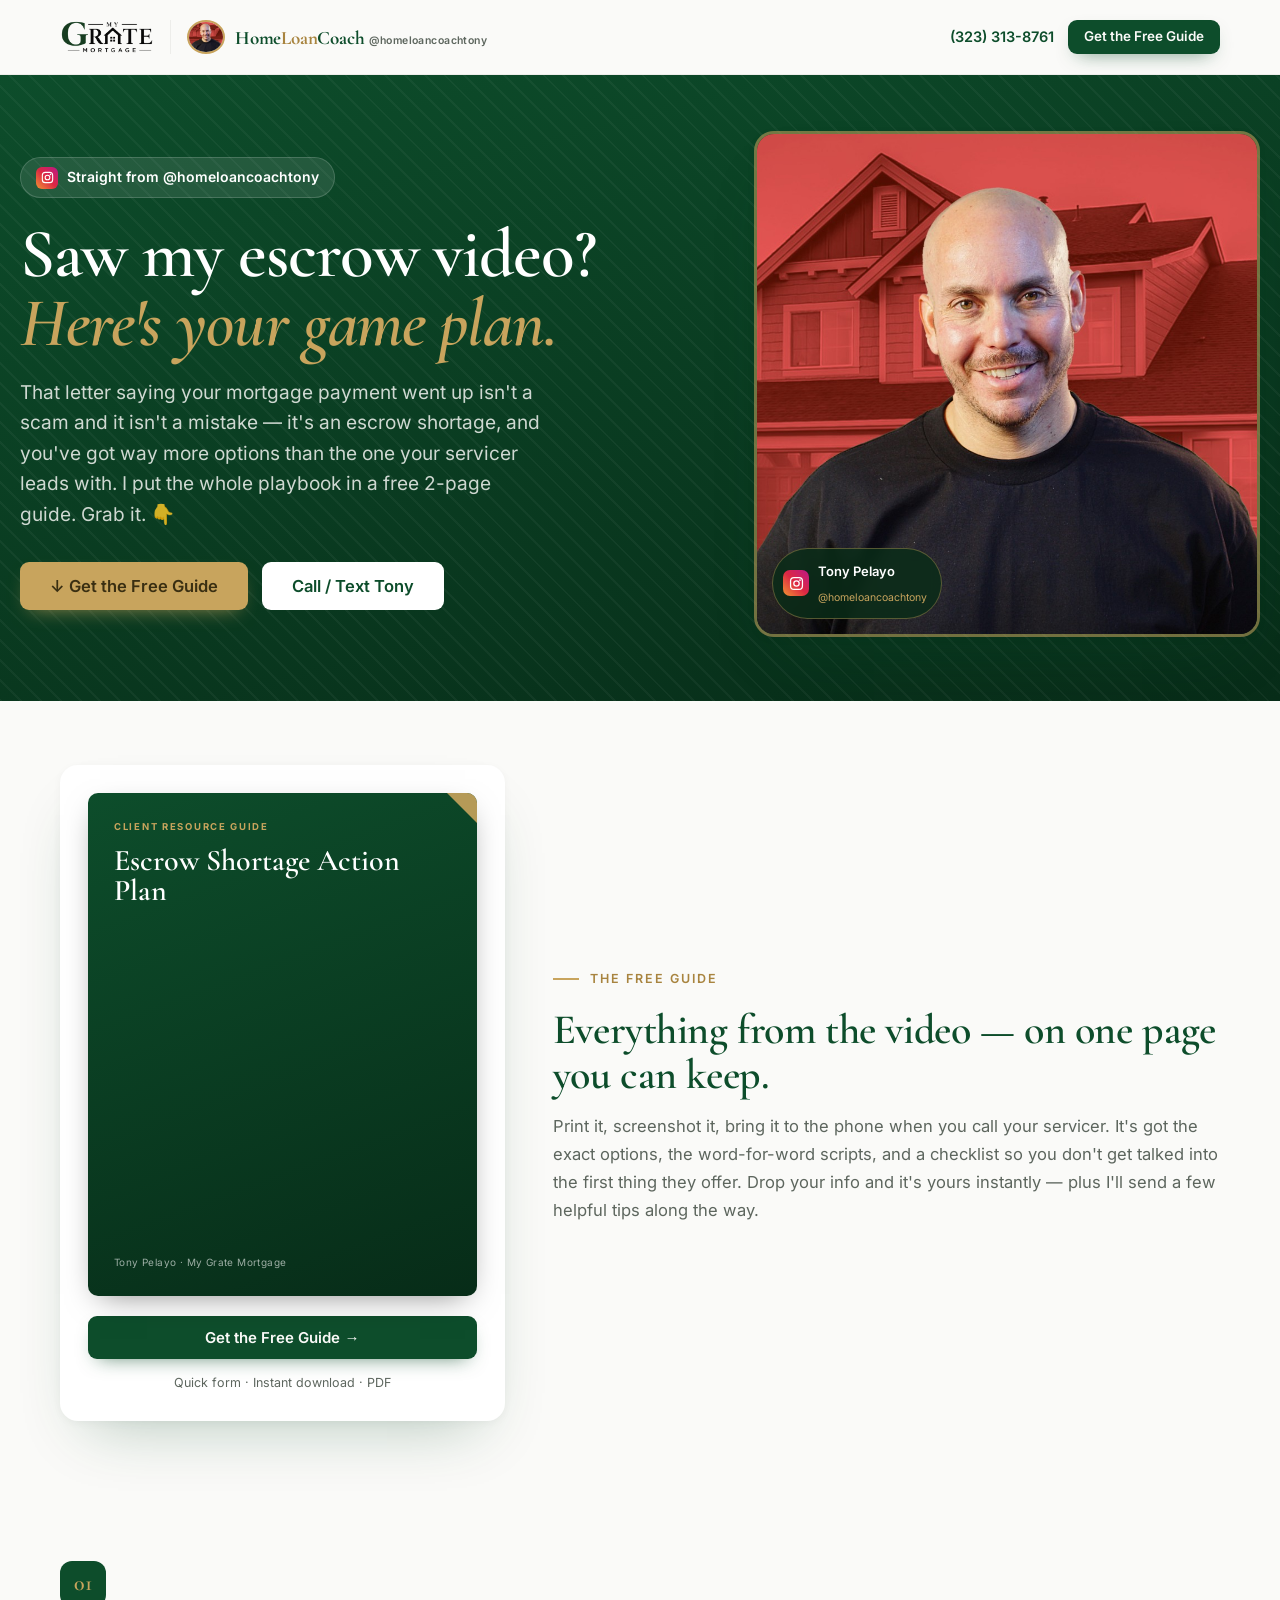
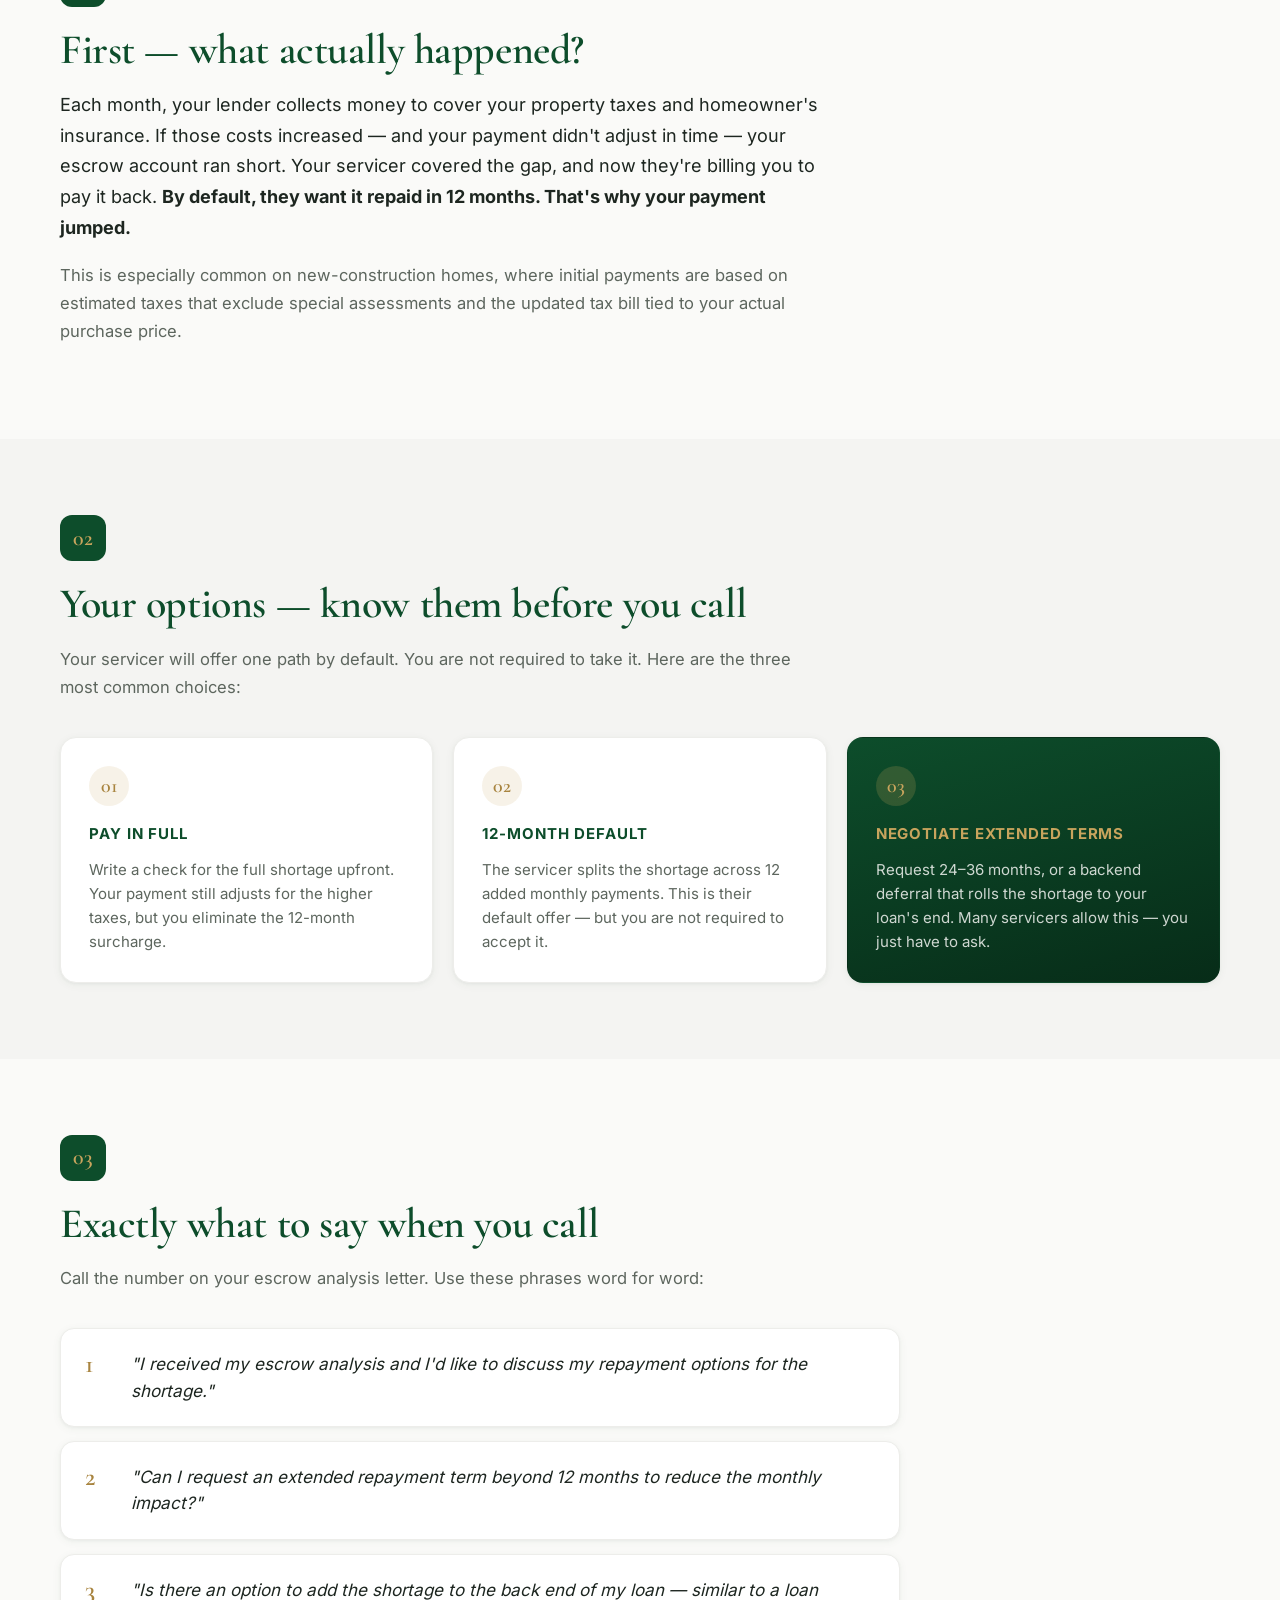
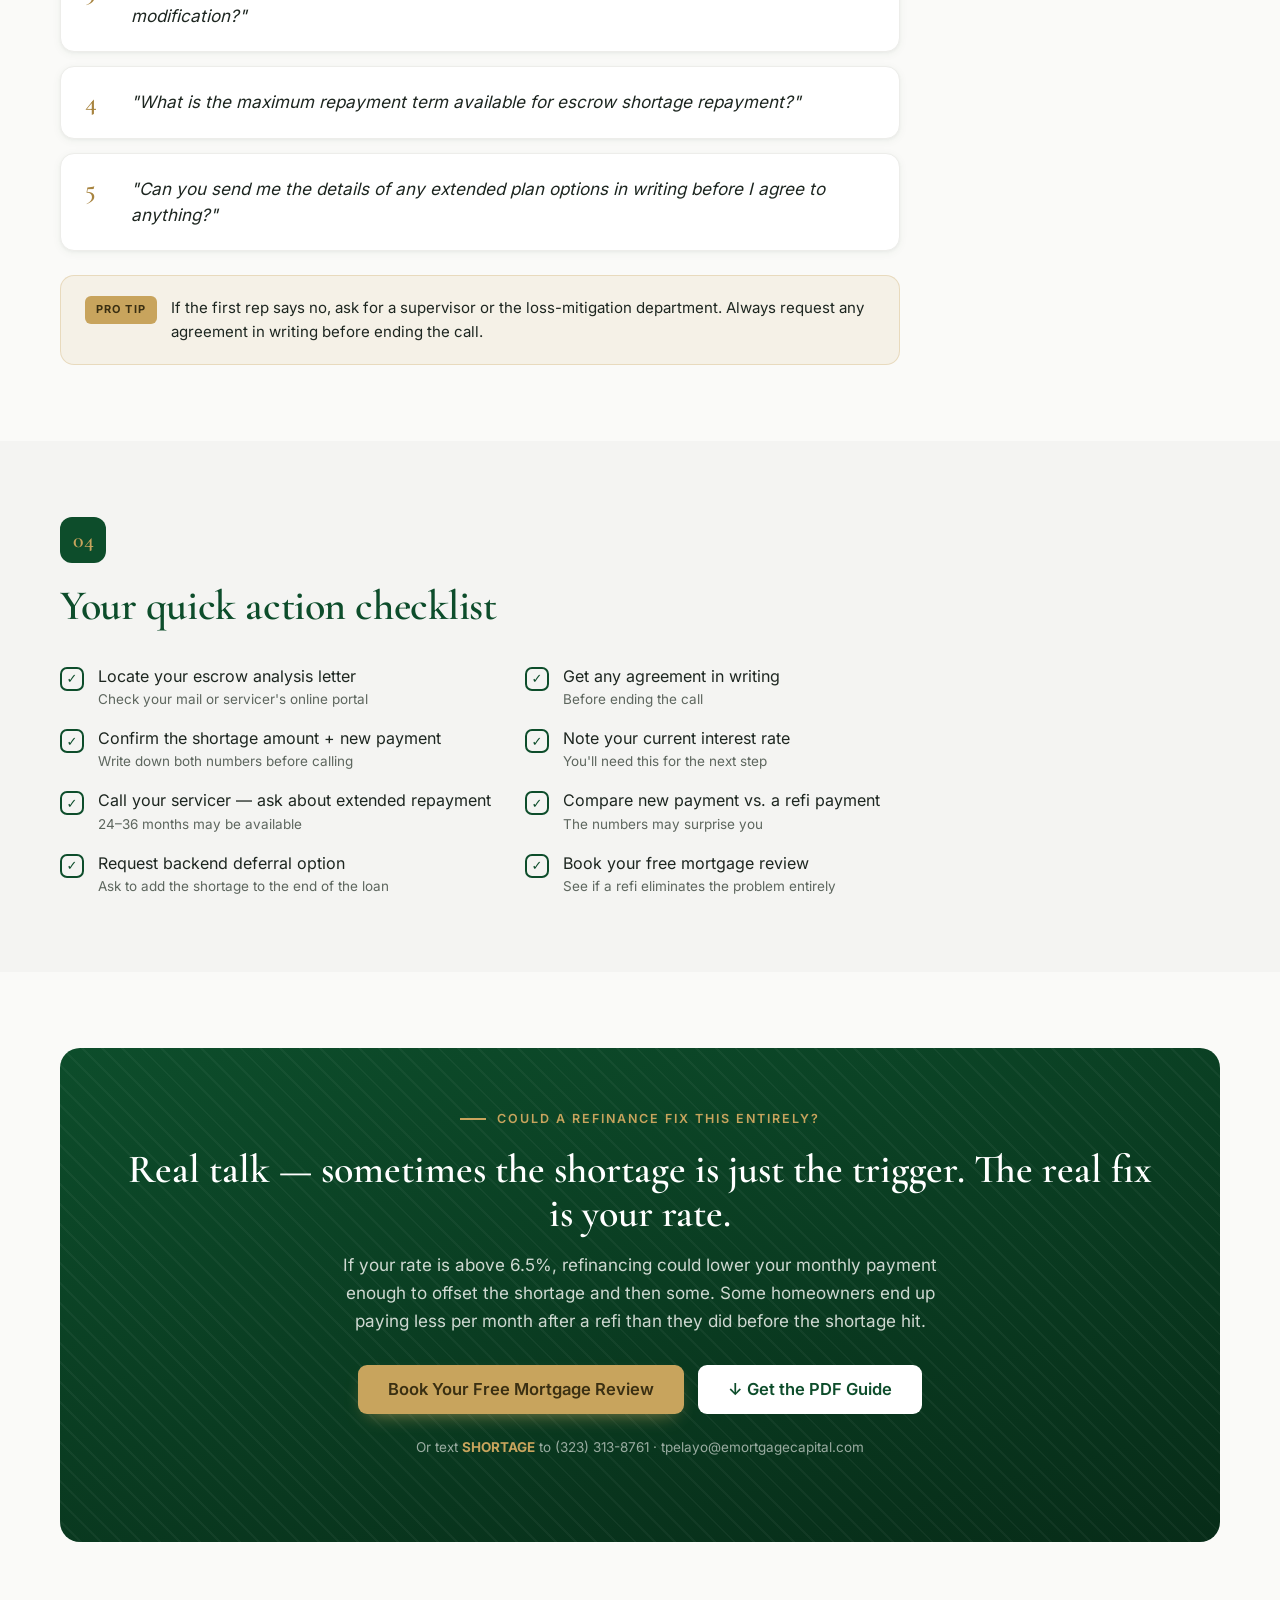
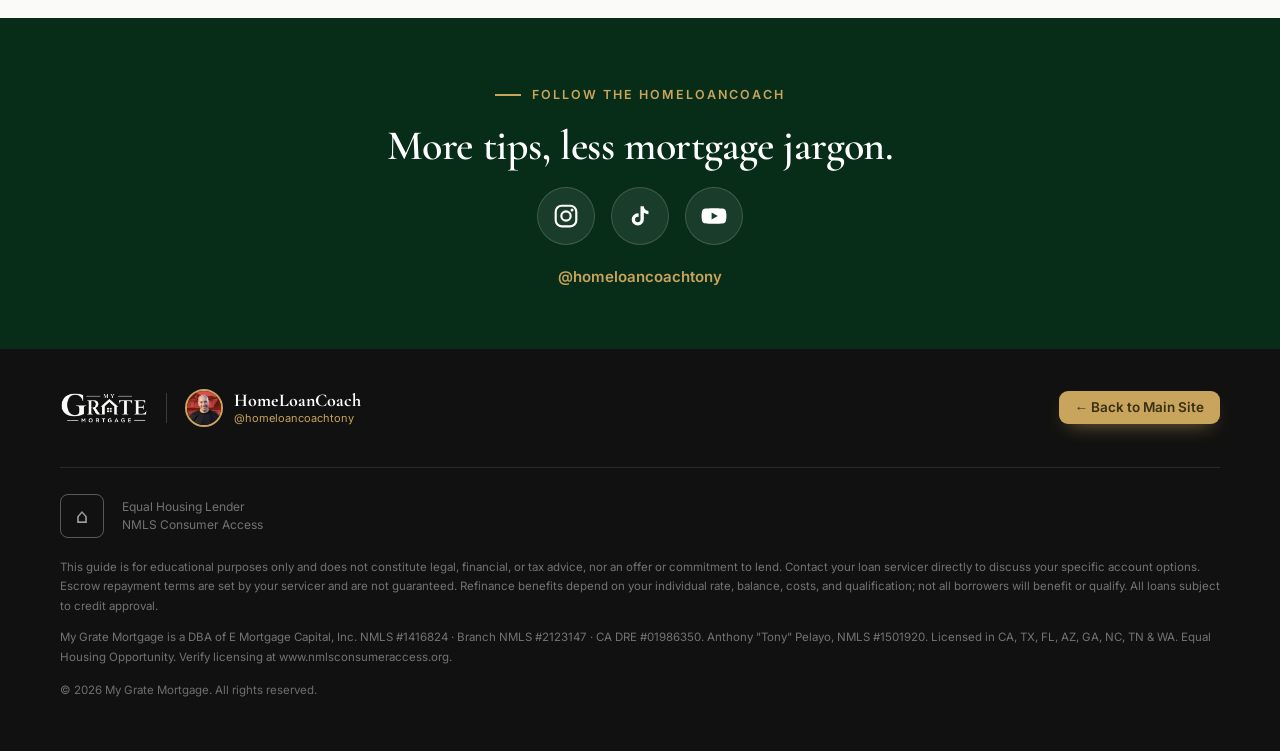
==== escrow-shortage.html @ a56b7f8c "Add files via upload" ====
<!DOCTYPE html>
<html>
<head>
  <meta charset="utf-8">
  <title>Escrow Shortage Action Plan — My Grate Mortgage</title>
  <style>
    * { margin: 0; padding: 0; box-sizing: border-box; }
    body { background: #faf9f5; display: flex; align-items: center; justify-content: center; min-height: 100vh; font-family: -apple-system, BlinkMacSystemFont, sans-serif; }
    #__bundler_loading { position: fixed; bottom: 20px; right: 20px; font: 13px/1.4 -apple-system, BlinkMacSystemFont, sans-serif; color: #666; background: #fff; padding: 8px 14px; border-radius: 8px; box-shadow: 0 1px 4px rgba(0,0,0,0.12); z-index: 10000; }
    #__bundler_thumbnail { position: fixed; inset: 0; width: 100%; height: 100%; display: flex; align-items: center; justify-content: center; background: #faf9f5; z-index: 9999; }
    #__bundler_thumbnail svg { width: 100%; height: 100%; object-fit: contain; }
    #__bundler_placeholder { color: #999; font-size: 14px; }
  </style>
  <noscript>
    <style>#__bundler_loading { display: none; }</style>
    <div style="position:fixed;bottom:12px;left:12px;font:13px/1.4 -apple-system,BlinkMacSystemFont,sans-serif;color:#999;background:rgba(255,255,255,0.9);padding:6px 12px;border-radius:6px;box-shadow:0 1px 4px rgba(0,0,0,0.08);z-index:10000;">
      This page requires JavaScript to display.
    </div>
  </noscript>
</head>
<body>
  <div id="__bundler_thumbnail">
  <svg viewBox="0 0 100 100" xmlns="http://www.w3.org/2000/svg">
    <rect width="100" height="100" fill="#0D4D2B"></rect>
    <rect x="34" y="24" width="38" height="50" rx="3" fill="#FAFAF8"></rect>
    <rect x="40" y="33" width="26" height="3" rx="1.5" fill="#C8A45D"></rect>
    <rect x="40" y="41" width="26" height="2.4" rx="1.2" fill="#0D4D2B" opacity=".4"></rect>
    <rect x="40" y="47" width="20" height="2.4" rx="1.2" fill="#0D4D2B" opacity=".4"></rect>
    <rect x="40" y="53" width="26" height="2.4" rx="1.2" fill="#0D4D2B" opacity=".4"></rect>
    <rect x="40" y="59" width="16" height="2.4" rx="1.2" fill="#0D4D2B" opacity=".4"></rect>
  </svg>
</div>
  <div id="__bundler_loading">Unpacking...</div>

  <script>
    
document.addEventListener('DOMContentLoaded', async function() {
  const loading = document.getElementById('__bundler_loading');
  function setStatus(msg) { if (loading) loading.textContent = msg; }

  // Error sink persists across replaceWith since it's on window, not the DOM.
  window.addEventListener('error', function(e) {
    var p = document.body || document.documentElement;
    var d = document.getElementById('__bundler_err') || p.appendChild(document.createElement('div'));
    d.id = '__bundler_err';
    d.style.cssText = 'position:fixed;bottom:12px;left:12px;right:12px;font:12px/1.4 ui-monospace,monospace;background:#2a1215;color:#ff8a80;padding:10px 14px;border-radius:8px;border:1px solid #5c2b2e;z-index:99999;white-space:pre-wrap;max-height:40vh;overflow:auto';
    d.textContent = (d.textContent ? d.textContent + String.fromCharCode(10) : '') +
      '[bundle] ' + (e.message || e.type) +
      (e.filename ? ' (' + e.filename.slice(0, 60) + ':' + e.lineno + ')' : '');
  }, true);

  try {
    const manifestEl = document.querySelector('script[type="__bundler/manifest"]');
    const templateEl = document.querySelector('script[type="__bundler/template"]');
    if (!manifestEl || !templateEl) {
      setStatus('Error: missing bundle data');
      console.error('[bundler] Missing script tags — manifestEl:', !!manifestEl, 'templateEl:', !!templateEl);
      return;
    }

    const manifest = JSON.parse(manifestEl.textContent);
    let template = JSON.parse(templateEl.textContent);

    const uuids = Object.keys(manifest);
    setStatus('Unpacking ' + uuids.length + ' assets...');

    const blobUrls = {};
    await Promise.all(uuids.map(async (uuid) => {
      const entry = manifest[uuid];
      try {
        const binaryStr = atob(entry.data);
        const bytes = new Uint8Array(binaryStr.length);
        for (let i = 0; i < binaryStr.length; i++) bytes[i] = binaryStr.charCodeAt(i);

        let finalBytes = bytes;
        if (entry.compressed) {
          if (typeof DecompressionStream !== 'undefined') {
            const ds = new DecompressionStream('gzip');
            const writer = ds.writable.getWriter();
            const reader = ds.readable.getReader();
            writer.write(bytes);
            writer.close();
            const chunks = [];
            let totalLen = 0;
            while (true) {
              const { done, value } = await reader.read();
              if (done) break;
              chunks.push(value);
              totalLen += value.length;
            }
            finalBytes = new Uint8Array(totalLen);
            let offset = 0;
            for (const chunk of chunks) { finalBytes.set(chunk, offset); offset += chunk.length; }
          } else {
            console.warn('DecompressionStream not available, asset ' + uuid + ' may not render');
          }
        }

        blobUrls[uuid] = URL.createObjectURL(new Blob([finalBytes], { type: entry.mime }));
      } catch (err) {
        console.error('Failed to decode asset ' + uuid + ':', err);
        blobUrls[uuid] = URL.createObjectURL(new Blob([], { type: entry.mime }));
      }
    }));

    const extResEl = document.querySelector('script[type="__bundler/ext_resources"]');
    const extResources = extResEl ? JSON.parse(extResEl.textContent) : [];
    const resourceMap = {};
    for (const entry of extResources) {
      if (blobUrls[entry.uuid]) resourceMap[entry.id] = blobUrls[entry.uuid];
    }

    setStatus('Rendering...');
    for (const uuid of uuids) template = template.split(uuid).join(blobUrls[uuid]);

    // Strip integrity + crossorigin — blob URLs from a file:// document inherit
    // a null origin, so crossorigin forces a CORS fetch that SRI then rejects.
    // The manifest bytes are ours; SRI protects against CDN compromise, not this.
    template = template.replace(/\s+integrity="[^"]*"/gi, '').replace(/\s+crossorigin="[^"]*"/gi, '');

    const resourceScript = '<script>window.__resources = ' +
      JSON.stringify(resourceMap).split('</' + 'script>').join('<\\/' + 'script>') +
      ';</' + 'script>';
    // Inject after <head> so the DOCTYPE stays first; prepending the script
    // would push the parser into quirks mode. DOMParser always emits a <head>
    // (synthesizing one if the source HTML omitted it) but may carry
    // attributes through, so match the full opening tag. slice() rather than
    // replace() keeps us clear of $-pattern substitution in resourceScript.
    const headOpen = template.match(/<head[^>]*>/i);
    if (headOpen) {
      const i = headOpen.index + headOpen[0].length;
      template = template.slice(0, i) + resourceScript + template.slice(i);
    }

    // Parse the template and swap the root element. Scripts inserted via
    // DOMParser/replaceWith are inert per spec — re-create each with
    // createElement so they execute, awaiting onload for src scripts to
    // preserve ordering (React before ReactDOM before Babel before text/babel).
    const doc = new DOMParser().parseFromString(template, 'text/html');
    document.documentElement.replaceWith(doc.documentElement);
    const dead = Array.from(document.scripts);
    for (const old of dead) {
      const s = document.createElement('script');
      for (const a of old.attributes) s.setAttribute(a.name, a.value);
      s.textContent = old.textContent;
      // text/babel scripts with a src: fetch and inline. transformScriptTags
      // does XHR against the src, but blob:null/ from a file:// origin is
      // silently dropped. Inlining makes it a plain inline babel script,
      // which transformScriptTags handles unconditionally.
      if ((s.type === 'text/babel' || s.type === 'text/jsx') && s.src) {
        const r = await fetch(s.src);
        s.textContent = await r.text();
        s.removeAttribute('src');
      }
      const p = s.src ? new Promise(function(r) { s.onload = s.onerror = r; }) : null;
      old.replaceWith(s);
      if (p) await p;
    }
    // Babel standalone auto-transforms type=text/babel on DOMContentLoaded,
    // which fired before we swapped the document. Trigger manually if present.
    if (window.Babel && typeof window.Babel.transformScriptTags === 'function') {
      window.Babel.transformScriptTags();
    }
  } catch (err) {
    setStatus('Error unpacking: ' + err.message);
    console.error('Bundle unpack error:', err);
  }
});

  </script>

  <script type="__bundler/manifest">
{"b401001c-2e9b-4c19-a042-ccf0ae6bf491":{"mime":"image/jpeg","compressed":false,"data":"/9j/4AAQSkZJRgABAQAAAQABAAD/[base64]/2wBDAAMCAgMCAgMDAwMEAwMEBQgFBQQEBQoHBwYIDAoMDAsKCwsNDhIQDQ4RDgsLEBYQERMUFRUVDA8XGBYUGBIUFRT/2wBDAQMEBAUEBQkFBQkUDQsNFBQUFBQUFBQUFBQUFBQUFBQUFBQUFBQUFBQUFBQUFBQUFBQUFBQUFBQUFBQUFBQUFBT/wAARCAOEA4QDASIAAhEBAxEB/8QAHQAAAQUBAQEBAAAAAAAAAAAAAwABAgQFBgcICf/EAFUQAAIBAwIDBgMDCAYHBgUACwECAwAEERIhBTFBBhMiUWFxBzKBFCORM0JScqGxwdEIFSRigpIWFzRDU4PhNURjc5PwCSVFVPEmNqJVZHSEo5TC0v/EABwBAAIDAQEBAQAAAAAAAAAAAAABAgMEBQYHCP/EADwRAAICAQMCAwUGBgEDBQEBAAABAhEDBCExEkEFUWETInGRoRQygbHR8AYVQlLB4SMzU2IkNJKi8UNj/9oADAMBAAIRAxEAPwDl6WKljFPXz8/[base64]/[base64]/Sud4XweLgsJ0/eXbj7yU9DV0YVvI4Gp1spyePA9ly/8ACOy7NfGUwSLYdp7cwS8hcp8v7K9Jsry14lAs9lcx3MRGRpIz+FeE3FvDxCLubtO9jP53VfasIR8a7EXf2zhVzI1uN/Ac4HqKk4J8bFOPX5cO2RdUfPuv1PpoPz/[base64]/Eq87U3zcC4DmO2U6ZJV5t9an27+I952xum4LwIGKxU4lnG2rz/dVDhXBoODWwigGqQ/lJjzNaIxrdnntVqnnfssL93u/P0QDhPBouCwFIvHOwy8p3OfejSR4Uu50oObE1edY4ITJK2iJebGsNreftJKS4aDhyHZesnqanzyYGlBKMUaCQiSJXUhlbkRRoMx5XAZTsykZBqrDYS8LXNr4oxziY7YrQtJIbxTpOmTrG2xpE4+vJzPH+wsd+XueGDRN8xh8/as7sx274z2JvNAlfCnDQTZKn2B2rvxCYyNPhbNUuNcAs+0MJS5Xupx8s6jempdmUy08oy9phfTI9B7I/EnhXa9FXWLO+POFjsx9K6shlID7eWOtfKPFODcQ7L3A7xWaDOUnjOw+td72K+M95wpI7fia/bbHl3h+ZPpUJY+8To6bxPf2epVPz/[base64]/IcvrQeIX9rwbh8t9fSiG3iBOW5t6CgG0lbGvryDhtjLeXTiK2hGWYnn6V4T2p7ccT+JF+1lw/Xa8JQ4ZhtkeuKl2n7WcS+J3ETbW5a04LEdzyDCrlnZw2FqlvbII4UGPVvWtEY9O75POajUvVPoxuofn/oBw/[base64]/[base64]/i/wAO42qQcTj+xXR27xd1b38qolja4O/p/[base64]/wAQlEcSjITO7GvCuP8AaXinxT4iTIzWfA4m8MfLUP50LiN7xL4m8Sa+vna34XE33cXLI9utbkUEcMaRQoI4U2VRWiMen4nm8+olq3S2h+f+iNtbR2tulvAojgXko5n1NTu7iHh8HfTkY/NjHNj5VK8uo+GQiSUa5G2SNdyx9qhw7hEt5ci8vxqmbeOEckpkK/pjz+RXsuGTcSnW8vxlf91bjko8yKbtX2qt+zkBVSJL0jCqOS1Dtn2xg7NwNbwOst+w307hBXjt7fTcQneaZy7tvkmpxje7MGp1MdOuiG8u5PinFJ+KXTz3Ehkdj1PKqVFW3lkAxGxHopq5BwC8uSNEJ+u1XcHBqU3fJnUhW+vYriL/AJkY/wAYqzH2CvSMu6L7MDR1IsWDI/6TK4J2gvOA3KzWsrJg7rnZvevXuy3bew7SARSEWt7j5WOFf2rzz/QYJ+UuMH0GaC3Zo2j64531DkwGCKhJRkbsE8+nfFryPYrnhDJL3sB7ifnkcm96jb3gdjFcp3E3L0auP7L/ABAm4UFs+LBp7fkswHiUV30sFtxO1WaF1uIWGQyEZFUNVyd7FOGVdWPnugLw7j05UC/sbbitube+hE8R2DEeJfaod7PwwYlzNbjkw5rV6No7iMPE2pW/GkWbS2Z5Z2i7EXvZ5muOHMbqz56RuUHrWFa38c/hk8DeTcq9w0aNxgg81IyDXJdp/h7bcaDXNgBbXo3MfRv5Vap+Zy82ja97D8v0Mnsx224r2ZuQbK67yAc4JCSp9hXsPZn4l8I7TBIpj/V98dish8LH0xXzdPBLwmZ7a/jeGVTs++DV+3mCouv3Dg4P40SgmR02uy4Pd5Xk/wB7H1Y0bJggal6MOVOrZFeEdl/iPxns8VVZheWA5xORnHvzr1vst234P2vQC2lFrd48UEp07+hPOs8oNHp9PrMWo2Tp+T/[base64]/JxDmfU0ry+/[base64]/[base64]/X2qy1nLbymW0OhubRnka8Ct5prKVZoHZHU7FTivTuyfxLiuwlpxb7uQbLOP4ik4VwXafWxy+7l2fmdza8Qjuvu2HdTdUb+FGePB22Ydaqz2sV7GHDAqd0ljP8AKmhvpbIiK7GuLksqj99VHWuvvEOMcCsu0Nv3N9EGbGFmA8QrzTjvZK/[base64]/AA7h8043FWOH8JuuJzd3bQPK3nyA9z0ru+A/DAzMGvZDJtkpFsPx60KLlwY9Z4npdCv+ae/kt38jgYYnmbSiM7HkFGTW3Zdi+LXgDfZjDGd9cp0gV7Dw3shb8LCrDDHAmMnSNz7mr62aQ6ScbbaSOdWqEVyzx2o/irI21psdLzf6L9TzOx+FzGMPdXZO3ywr/E/yrUt/h7wuIKHhlkP6TyfyrtDcOGbA1MDyA2Aqldl3l/QI57VZHoW6R5zN4x4jnfvZmvht+Rz8fZvhFs2I7FWI2y/i/fRjaWFrgi1gVuQ0xjar01tc6FaYLpLeHBqnJHIgwzAnoD1FaoSj5HLyZ9Rk3nlk/wAX+oGVI5cl7eF4x+aYx/KqNxwXh90mtrKJW64GNvpWoLZzGWGzdVqmzyA4UFcbcq1qMJ8oyxz6nE7x5JL4NmXJ2Q4TcxAqskBxklHz+w1l3PYNtja3asCMgSrp/aK6MaY48pqIbnk4/ZTiSXnkaMYpvR4p9jo4f4h8U0z2ytr/AMt/z3+pwV/2Y4lw/Je2Z1H58fiH7KyjkEg7GvXLO4WRCrjxeecGq3EODWXEBi4hjkycBlGl/wARWKeha+4z1Wk/jLiOrxfjH9H+p5WOdSOQa6zi3YTuxrsZ9QPKOX9wNcvc2VxZOUnieIj9IVz54p4/vI91ovE9Jr1enyJvy7/[base64]/2/8AiTZ9hYTAgFxxVxhIR+aema8jtOGXnHuItxvjzmW4c6o7dug9qLwrgs9xeNxfjLG44hL4hG2+it5UeVwebHp5VekorY85lyT1UurJtFcL/L9SKqZSMDbkAOlAvL027i1tVEt8/IdE9TUry9YSizsV726b5nHJBV7hnCYuGRPJJIC5GZJnoFTk6XzB8J4OLTVLI5eY7yTP0rjO3PxASNZOHcLk8HKSYH5vaq3bv4hfaRJYcNYpbA4eQHdjXnDsXOeZq2ML3ZytVrFFeyw/iyU0rSMWJJJ51FRq5Co86tWkeottyFXHEW7BCA4Boyw4QnFWY7YlF6b0Z4AkR86RYoHqfArXPDbLbnGv7q6KC3C2l8SCfuj+6qnBrcLwuw25wqf2Vrxp/Zb3PLuz+6srZ6/FCor99jhbThs32ZSvZ7iF4DvqeLwn2waupZ3aYC9l7SL1uwymg201q8YTv+IXB6rGzoB6VYFnBPunCuI3BH6d4R++pGSMVW37+jCuLiFQHtuAWZ/vSMDWl2ad5WvA11w+4Ajbaxctp2PPNZy8NaRfD2edWHWa8Vv31udm7WW3S6D2EVp9235N1YnY88VF8GnGn1r/AH+iM3gdqDw0nGctXKfFSHu+F8O/8xq7fgyFeHEf3q5D4s4PC+Gf+Y1Sj94o1EUtM/h/k86a38PKhG11Eedaax6hS7kAir7PP9Flnsx26vezVx3D/wBptBsY26D0r1zg3F7HtHbd5ZyrJtloCfEPpXgvd676RatWV5dcFu0ntJGjkU5ODsahKKe5r0+rnh92W8T3JbeewYvakvHnxQt/CtKzvIb4EJ4ZR80R+YfSuR7J/Ee047ptuIEWt5yD9HNdNe8PDsJFbupBuHXkaoarZnoMeSM49WN2i8F0nI8LVi9quzXCeO2Ly8R02TKNrvl+NWW4yOHWkk3EsRpEMiTlq8hivMbviHF/ifxr7Jaho7FTvjZVXzPnTinyV6jNCMehx6m+xzcd7LbXU8Eeby2jbAcb7edX4OJxzbx+JDvpPMGvW+A9lrDs7Zm1hgSZmGJJHGdXtWY3wCv+2PFkfsyNAZh3wfZIh5k/wq1TTdHIy6bJp8XtZPZc+hxVlG3FJUit4zJO5CrHGMsT5AV9EfBz+jlxm3uoeK8Vu7jh6EgiygPicf3j09q9g+C39HDhPw+tkmlQXvEnUd5dyLvn+6PzRXuFvwuG0jwijbyquU4pbnmc3iOSbrB7vr3/ANHL8G7KQ2Vuq92EUDkBitiO3SDwqn1q/IhLjJ0gdKg8epsIMCsss2+xzfZuVyk7bKI0hwviJ6LQJUJmYczjO/[base64]/OFVZ1KS6sDlyHWuhBWc/IqJLMiOXQDOeZFFW4xu7AjPUc6poxjYOw0qdhjfFBmuFC4O2/MnGfam4sikdApjmhIOAKp3FoJEZCqyo/R1yKqW08oGTkoeWaswT/e5JIAFVuK4YJOL6oumcvxLspaXMh7rVaPjOAMoT/CvHfjR2Q7SQcOfiEPEPsXDrePxKjfOfwr6Rnt47rVpADEcxzrI4lwSK9tbmzuYxdWUqFZIJRlSKwT0cZe9DZnp9J/EeswQ9lqG8kPjTX49/[base64]/[base64]/geddwnnUlFydIoz58enj15H/ALLfxJ+Kq8GZ+CcCH2niknheVNxH7VwHAezf9XytfX7fauJynUWffSfP3o/AeAJwdWnnb7RxKXxSStvg1tRxFycnnuWNX7RVI87OU9RP2mX8F5f7IRxNK2ebHmfKqdxdyXMzWfD935S3A5L6A0011JxOY2dgdEI/K3Hn6CtRY7PgPD2lkIhtkGSxO7mjgPvcceYO1s7Xgdm0hcRxqMyStzY15n23+IMvFy9nZnurMHBx+dVPtp25m7QTNFDmGzU4VB1965EZY/wq6Me7OJqtZ1L2eLgZ2J50wJ8qfSTkVYihyQMbmrTkJWNFASRtWhYQaTMcclNEhtDkbVft7cAXH6pqLZqhjBQRB4ozinu4sRbVaskH2Zfc010vgxSL+n3T2DhcRHC+H7f7hP3VoBdNpdnOn7snPltUeHw44Vw7/wDl0/dVl0IsrsjHyHYj0rKesjGl+Bw9rxiSGFVPai8Rf+Hbqh0+nKk9xb3L4bifHrzPMLAuD+Aq7Zm7S2UrccJtFx+faa2/Yadr4xjJ7S2MXmIbKQfuqZgp1u/r+sikeH2cjDu+B8Uux5zQkZ/Cuj7I20MH23uuDtwrMZyXBBbY+ZrIN9bDDHjl3cE/8ESIP3Vudl3gk+1tC93J92cm5kLdDyzSfBdhUetVX0BcKjxZZx+diuK+LCY4fw0f+I1d3wga7D01bGuM+LagcN4d/wCY1OP3ivUr/wBO/gcPEB5b1Jk8Q9alGuAKKybLVxwkjGggB4lOPKjTwaiBjNStEJ4lckcs/wAKvPCCy+dMrjG0Ycloc+HZh1rruynxIueBxLa8SzdWg2XV8y+1Yl8Y7CEvJux5L1onZTsfc9qroTTZhslOWdh+6k6a3J4nkhkSxc/vk2S/FfihxURpqg4bGef5qivUOB8HtOz9gtnYxhI8feSY3c+ZofC7CDhdmttaR9zCu3q3vXqvw3+Fc/aiWK7vFeCx1AqmN5fT0FUN3sjsOWLQwefUS3ff/CMfsT8PL/[base64]/[base64]/ctIoP3eUY42qlPbaYdRGQDnIro7iFSQpyUbou29ZC26WocAlozvprdCfoY540ZEkvi8XJtsUA6Eb71VljB8BxkrWtP3UmRHGBo/S3qmLdELEDGdxprStyhRoRKgAAEgchQsPGWYHI/RNHVQCe8zg9R0qM406EU+LqT5UukKV0V5r6a0Q3EeC4GNI61V7Kdo77tFxSezmtx36KWIQfmjfOPar6pGWMTeIHf60hZtw+5F5aSGG4ClMocEg7EfUUR6UmmibjDe0NIscV03iKsRkMP3Vicd7Ljixe4tUMd5jLR9JP5Gt5g84/IgNyGaiJXgUByFZjgOu4Ws2bDHNGpBotbn8MzrLglXmuz9GeYSWc0bsrROpU4IIwQaj9lm/wCE34V0PxR4Jxy/4O17wGZY+KQjU0MiZE6//wDVfNF1287WSTFLi+WEqSGUIQQfxrzmTTyxumfZNF4/ptbiU4xfV3W2x7x9jkxuNPvSNqAPFLGv6xr54m7R8cvCdfFpBn9FiKpPd8RJ+84pcsP/ADDVfs35m1+Jw7QfzPo9ms4867+2XHMF6p3/ABXg6cM4hGeLWveG3kCgSDOdJxXznKssudV5MwPMFzvStLOJpSSXJ0E+Js0/Z+pU/FJPZQ+p6R8I+03CeB9lr2Pid/i4Ny+MkZI23rpLn4rdmLQjM80p/ugGvBrOKKaGTUmSJDVoQRKcBFPuKm4Ju2YsWvy48cYRS2PZZfjX2di/JW80p9VqpN8deFqmY+EuzdAyn+deUCNVPhVQfamZj1Xej2cST8R1Pmvkelv8dwVJi4HGT66v51Ql+OHF5WPc8MgiHqTXBA5ySD9KYSsNunrT6I+RU9dqXzP6I7Kf4v8AaKb5CkH6prPuPiX2ruXP/wAzdB5KR/KufzltzTEgcudPpXkVPUZpczfzNK47Wdo7tcS8XnKnpkfyrPuL2/dT33EJ5F8s1B1xuWPtmmM2sBVxnzIplDnKX3pP5gRGJM5mkYf3jUXt7dME+I+RNSc6NwM0PX3hyVwvnUirYi4hVsd0o9apXcscYOlcY60efKgshwPNt66z4a/D+btVfC9vF08NgbJyPnPlQ2krYoY55prHBbsL8Lvh43FJV4zxOPFuhzFEw+c+ddbxy5fs/wBuOD8aQ6YS628qjlpJya7u5WCxsnYaILW3TI6AAD/pXAJfQ/Ensrxr7OuiS1Y9z5kgc6o6up2+D0X2eGmxrFB+9z8Wj1+YBmDjdZAJB7HehGsT4e8Xbj3YuzuJG1TW5Nu/n4PD/CtlzvjpVDVOjvRmskFNd9yJI50g2aGTilmgLDU2vHSh5NLWPOkOwuc0+qg66fXmmFhdVPmgh6WqkFhqcc6GG2504b1oHYWlUM04NA0SpUs5pUDFSpUqAGIzS009MTQIY7U1KlQAqY09KgQxG/OlTkZpUAFxSxk1MjNNpoJkcYpt886mRgVHFADEYpgM1Mim5CgCJGKWNqfc0t+VAiOBT460qko35UAJRUwuQSSFVRkseQFNI8cMMk0ziOFBqdzyArxjt78ULntXdNwHszqWDOJrpevng/jUoxcnsZtRqIaaNy5fC7sufEj4nSXVw/Z/s2xknk8E1wvIDrvXN8B7PxcAiY576+l3kmO+9F4HwODgVuY4fvLhvys53J88GtVIljRnc6YwMsWq/ZKkefbnmn7XLz28l+/MHHEFUsxAUfMxO1UWeXjkht7ZjDZA4kl5a/QU5WXtFJpj1Q8NQ7tyMhq/xLiVh2V4d3s+EVR93CObGgWzVt1ELPJY9m+GtNMVht0HhXq5rxvtj2zue0lyfEY7RT4IqB2r7X3XaW7Z5W0wg4SIcgK51iT1q+MK3ZwtXrPa/wDHj2j+YmYk5olupaQH1zTRw6j51c4fb65W9BUzmRVsgsZZ9h1rRtLLU4J6UoYCTsOvOta1g0g5HSk2aoQIJAARR44tKz/qmjJFyNPpxHP+qahZqUaKtgP7Ip/vGo3K5x6miWK/2JD/AHjSmXLD3FPuKvdPcrJMcL4cP/4dP3VOdQLC92z92dj7US0j/wDlnDz/APw6fuqF4McLvjgnwHYe1ZT11VH8P8HI8KsJ1tUMfCeGRKwz3k11gn1wa040vrRN7rhVsPKOdWqhwqza44dEY+BX0z6R4pZlIPsKvrw6+CgngFtDjkZ0VqmzDBUlV/v8EJry7UHvOPxoh5CEI1X+z8xkF6W4hJfjuzgyIFxsfKsxhfxZEsfB7YdM2wNafADKYr3vbi0n+7OPskegDY86iy6DfWv3/n/AHgw/sGxydVcZ8XMf1bwwf+I1dnwX/s9TjrXGfF0ZseFD/wAR6lH7xm1P/tn8P8nGxryHpRHXIAFNFyHnRVGSKuOGkZ/Dov8A5hd5zz6e1WOJ3sfC4Qxw8zbKnl71nz8VHDL+9VV1Ssw0/hXS9i+wsvF5xxTi4YQc0Q83oe27I41Kb9nj5/Iq9kOwt12pnHEOJExWSnPi5v6AV6tBaxW0KQwxiKCMYVFHSilVESxqoiiTZUUYAHtXR9hOx9z204/BYQg92CGmkH5iZ3NUuTkduGPFo8bnJ8cs6j4RfDB+11+l5eIU4dEwwCPyp8vavqGw4SOD2ZFtAjyjaJcYVaH2T7NwcEsorS0iWONEAUDlgV1kVuqK7MQTj8KpnLpVI+f6nVz12b2k/[base64]/vbVQl1ox8v21auQoZdjIDtk9KHL4wQQFUjmTzro43WxTOktyuriYnwsHHXpWbfkNmN1A8sGr7q8cmHI046UCaPWRI66gN8DYCujjak6OfNUYc+LYnbw43xvQA+EY6c4Aq/IjGRyWVUwTvVIqyA6BrBPMeVb4xMsmrBKZBMXJBhYYwRuKFKjSPGQWOk86KMlSQ2Ty35/hSWUGUqdOCOYFDjQrKffq5JjGZRyVtq0YJtTASAA4zVFERLpvBjb5h1FEgVZlaBRhckhvKqpRrgnyi5cM8ue7IG3tWVwee5uC6X1uIXRyFKnKkDrVu4voraWFXkClyI1PmfKrsADOWJChRgmrFFJU0ZskdrCQgX2rUuNI8L9a+f/wCkF8Jls0l7T8KjxEW/tkA5D/xB9efvXv0D92HUsCHbcAcqt3HDLPi9pccOvIe9tJ4zHIp6g865uoxKSaLdHqZ6XKskfxXmj89y75+cBfepB1I8LZ866f4sdgbj4edrbrhoGqyY95bSuPmjPL6jlXIQKo2XOevlXDap0z6XjyxyxU4cMN3ozgA5NW+HRmYyyj8milWY8skVRJSSUKz6V/Ox5elas/FeD2/DksbSO4O+XYvzNRNEa5bM3h9q4juGEgUKS2k9aDNLrIZXIHLanmvAMiGFlbzc5BoIlXR4wAfJdqZU2qpFiMErs2/[base64]/oji/jL8QBezNwHhs39nT8vIp+Y+X0NZXwM43/VXaxbKVv7PdDTpPIkmvPxFNLIz927ux1Mx6mtLg5vOGcStb2KNg8EgfPtWnpSj0nllq8k9StRLs/p5H0Z2Dj/ANHe2XGuz7tpiuMTwA8ssSxxXYyjdh5bV512p7R8NbivZzj1pex/a41UTRjnuoBrreJ9u+zlo+ZeJR5YA6V51kkm9z2eHLjhGUOpUntv2e5omljauYf4qdmos/eO/s1U7j408AgbCWc8vswpdMvIk9VgXM0dlSrgbj488OTIt+ESsf7xBqpL8d5GTEPBcN5sAafRLyK3rtMv6/oz0kKSdgTRFgkbGI2/CvIJfjVx2VT3VlBEc8zGKqSfFvtLMxxNBGPIJT9nIpfiOnXm/wAD24Wcx5RN+FI2cinfC+9fP132+7T3o8XEWiHL7skVmTdoeOTflOK3TY8pTT9m/MqfimNcQZ9HSGOH8pc26frSAVWfjXCYM97xS1T070V84ST3M+Wlvrl/[base64]/gRpUug9aVRNgicUxwaRNRoIjmmpUqAFSpZ2ps0CETvSpjzpUAW6ap0iMigsshTEZqWDS00BsRAxSapGmoCiNLpUsZpwv7KBEAAevrioXFxBYWz3N3IsFvGMs7GocV4nacD4dLf30ogt4xkknGr0FeDdp+2PEvivxJrOx1WvBYT4n5Bh61OMXIxarVQ0yrmT4X77F/tz8Qr34hXzcE4DmHhaH7245ahUeE8Gt+C2otbQf8AmTdWPWi8N4bbcKtFtbNAkI+aTq/vViWWKzgaeZhHCvXzPlV3CpHCqU5PLldy/L0RI93bxNJK3dwKMljVCOGXtBIJJVMPD0PgjHOT3pW9pNxyRLm6DR2in7q3/S8iaP2n7UWvZKz8elrwr93AOn0o9EDa6eqTqKJ8d7QWfZGwEkukS6fuoF/jXiPaLtJddoL17i4ckk7J0UUHjnHbnjd69zcyF3Y7ZOwrOjGph1q+MOk87qtXLO+mO0SLAk0SOPVzojReI1ctbXIBI51MwqNsa3t8mtLhtoQ0x9KlBajYY3rStIdCz7baKi2a4Q3K9rADGCPM71fhiAQ+dDsYsWqe5q9GuEO29RZqhHYAqYFROyXPohqzpwKryD7u5/UNIm1RV4cP7Ah82NPKMEfrCp8NUHhqDrqNW7DhU/F7wW1uBr+bfyplcYtpJHt1n4uFcPwMD7On7qHeqG4ZfAk50HcDJG3QUycX4ZYWVpBcX8EcsUKoy56gVUk7YcEt2YPxCFtXTPOs2561zglTkjlrFuGSWcSSXnFrl1G6i0KgHyyDRxHZXA0f1Nez45GRpFzW8e3vB4FPcyhgOkdDb4gJIuYbS7m/VIqW5jUcSVOS+V/qZCWMx2i7KxHyaS8cfwrb4FBd2sN39r4fBYAxnSIZjJnY86rt2wvpV+54PeP74oLcf47OD3fBJEyCD3iijdkovHB2m3+H+i1wYZ4emDt6VxnxZU/ZOFDGfvHroorntDHFoisoLcf+Ilcd8RpeLy2FhHdfZjqdtJiUgjFSiveMupmvYONP5GHDH8oAyaq8U4qtgBBAO9uW2wOlVJuNyRkWtqvfXDeHUPP0rvOxfYBOGBOI8UXvbx/EkLDOPU1a3W7ORjjLM+jH+L8jN7GdgWZxxPjCanbxRwnr6nyr0ZFwoJACjZVHIU5B1Fn59AKocV4wnDVVFHeXL/JEOfvVLbkzt48UNPCkHv8AiUfDowXBklc6Y4lGSxPKvrv4G/[base64]/CjhgkQVXOQNy3WlCw3yN6uSvki9typLqgI8LMxPPPIUQxNIWYAZxtmrLqo+8J1N1HSq/[base64]/[base64]/SvjM98Vw+36tfqrecJScyWM9qPs95CVYlcYGK/Nr4udln7Cdv+LcFG0UMuuE4+aNt1/YcfSuFmjvaPX+Dai4ywSfG6/z+/[base64]/nz/dqzwfi1/wm5NzYyC1fTpJXfNVJGwNTqR6CoFnlxpWSNfSgSk4u0zSvOPcau52km4hLvuSGrPjTv5nle4lkmbm0i5/[base64]/m2N/21zfwh7HHhHD245eRf2q4GLdWHyqetXfir2uHY7s7JFC4/rS8BC+a+tUTbk+lHoNJgjpcL1GXv8Al/sy+O3MUl1wjtBYy6xZXSWsjjyZsn91evzFXKSr4llGsEeRr58+FE39e9iu0fCZfFcqftMfuqk/xr2TsNxb+uOx1hMTqkgUQSe4G9QmqN+gyrJ739yv8Vs/8GwQR7U1OTkDyps1UdYiTTUqVAhUqYtimDYoESJxTdM1EtTaqBWSzSqOqlQFl+lSpUFrFTGnpUBRHTTkU/SnA2zQMjjbc1S4zxuw7OcPa94jP3MKjIB5tTce7QcP7K8Oe+4lKI41GVjzu/oK8E4zxXiXxZ4uLq61WvBYTiOPlqFWRj1b9jn6vVrTrphvN8L/ACy32n7V3/xZvVt4VNnwGB85/TrStbKGytktrZBFCnlzaiW9vFbW6wQIIoEGFQCleXUXDYA8vic/JGObGrfRHESdvJkdyfL/AH2Hup4bGAyz+ED5UHNj5VUs+HzcVnW7vhhB+Rg8vU0Xh/C5r6Zby+GqX/dw9I/+tZXbft1B2eha2tGWa/YYLDklC32RGcoxj7TJsix2s7Z23ZaApGVlv2HhUckrxXivF5+K3TzzyGSRiTv0oN/fy31w80zl5XOSx60BFJrRGKieb1OqlqJVwvIiBqNWbSHXJilHF4gMc60LC3zO23SpGWMbYy22cbVp29toABHKlbRBlBx1rQjh0neotmyECKRYxtvVqJMQ3B/u06oNa1MDENz5aagakqIWQzZxe5qwBhRQOHYNjEfU1YOwFBOPCGqrPtFdY/QNWqrTfkbr9Q0ITBcL34bH55NNcxM+MMynPNWwalwsf2CP3NHdSfXG+KO5BK4o9g4f2e4YvDLEm11SGBGZmcnJxVv+rbJNltY/wBrhG+LM9vawW8XBzI0UYTUy7HH1qsPivxSRJT/VtvHhSQNJ/nVPTI732rTR2X5Ho4ghTZbePH/linKnpEB7JXktt8UOP30ZeOO0iXPUGoT9t+0sz5F7FH6ITT6GQ+34qtJ/I9aZHznQR9MUGQuBk7e5xXj0vaHtBcOWfjEynyRqjDf8VnJM/F7pkAJJLbDan0Fb10XxF/Q9SuLjSpDSoo8y9eYdv+Mpx64teH8P1XE8bHLLy3rnoZuJ9oLw2FnPPcSM2Cc5GK9S7L9jrXsrAuy3F+wy0p/NPkKlSgZfaT1qcIqo93+hn9iuwsPZ2Nbq6UT8QcZAO4jrsM+LU3iY0ljORzYt+NZXFOLGN/sljia6bZn6R+9V25M6EYwwQ6YrYlxbi5s/uLcCa8fYKOSetZ1rafZ2Msrd7dP8zn82p2lmtkDg6523kmPOidjo37e/EPhHZThTapLqYfaLjGQkY3b9g/[base64]/[base64]/[base64]/MT50nVXfJIC9R1qMMbd2CD83T0od391GGUY3wd6qxS7EcyLEOA2kjC/urs+zWYmiUKCzEc646zDT3IVAVDKMuBXpPY6wS5lh8BlibDOe904Cn91ZNQ1exXHjc7e1skuoQsr5kVcDJznaviX+nj2GHDeJcC45ANLzK0EsgTGQN1z/APtV962XDY1iibUMDIUZyfYnzr5P/[base64]/q70d4sEkEAfsqumzE6wDQDQyro3jyg8zvUGucP431Y9MUSSNmXwy4oMdppkBkxKPSmQd9gzl3jGCCD05VBYu7JzHg+erNGkgZlz3WnyNDSIB8FnPrSJUMEUnOCPWiNIjLpDMT7UnReYmG36VNHIQxy6MtABFUDBSQKaJK5Vc6w7eVV5I4iM6dz1qChItyGJ/[base64]/Q0LviFvwq1lvJ8RWVqhKLyG3Svlztn2nn7Y9objiEzExg6Il6BRyr0P46duDNOvZ2xkHcxHM7KeZHSvJIlxty9KMcaXUyXimq9rP2EHsufj/o7b4O8V/qftpAjn7q6Romz5nAr2n4co3C+MdoeCPtpka5jB8mbFfN/D7puG31pdIcNFKr59jX0O3EVse2fZnjYbTbcUiSCU9ORNRyIv8AC8nTFX/S/pLb8zuW2Hr1odGuF0OR9aDWU9YxGoE4p2aoc6CDZIkGo0qVAhUqVKgBUqVKgRon2pYNSpiM0GkjT6afHpUgv1PpQBECs7tH2l4d2S4a19xGYIAPBF+c59qq9tO2/DewnDzPeuHuSPu7cfMT02rxOSPiHxB4p/XXH2K2yn7i1PQe30qcY9W74ObqtYsP/Hj3n+XqyfE73iHxQ4t/WHEtUHCYj91By1DpW2kaqqxxIEiUYVF2xRVUFUQLpRBhEHICgX98LDEMSma8f5Y130+pq70RxVHpuc3bfL8xX19HwyNdQ72dto4l559abhnB5Xl+1XjCW5bcKfljFE4bwjuJGubhhJeMMs55IPKuQ7c/[base64]/RqY6VCQ/wBkuv1TQWAuFHPDo/PJ/fVxvlGaocIOeHx+5/fV1m8OKBQfuobnVac5guv1DVgY51WnObW7P/hmgT4B8K/2GPFW2OnPnVPhDf2COrhINAo/dRAtnGNqE7ELPhv92aKwBO9BIzFOfJDQDKfBf9iHXJrQK74G1U+BKDYrtvmtCQpBGZZGCIOppvkjBe6gRUIrNIwRBuSaoQJe9rb5eHcMjKwk+KTpjqc0Th/C77txxAQWyslkh8Uh5V61wDgVp2csxa2SAEj7yU82NRb6fiX4cMtQ/KP5/Ar9nOzFr2TsxBbgSXTD7yfHM+laqRYJOfcmiAaQTsuObHkBXP33E34nI1tYtotxtJP5+gqndna93FFRS+CH4lxV7mVrOwOW5ST9E9BQIYY7GNgpAxvJIx5/WpaYOG2jAMIYU3Z22zXmva7tq1+zWtmxS3BwSPzqsSvZGDNmjhXVPkv9su3SlXs+HsQvJ5R1r2n/AOHtwP8ArH4n8Z4rIpb7HY6Vc9Gdh/AGvlNjk56195f/AA7Oyaw9lO0XH3lmV7q6W2EWPAVRc6vU5Yj6VdXTHY8jr88ssG5H2MqKGP5pHWrOlWGDkZ3x6UOIo6ZA5ciaPGoMDvn/AKCsMlZwImdIqNyXW2vr+bTbTNIgJTA5japy6klOt15Zxy2pQxFleRTqB8hWKatnQg9iQtwsSjOG8886JDYG5I7saAv555CpxAZOoAADrvvVy1hlaMooDAnVgn9tKONNhKbirHtbYI24ZmzvqH8Ku/Zi7NJoI321b/QCjRxKqqGVXdtsqPCvnRDFO7M5laNR4QqADb3/AJV0IwpUc+eVtlOa0WNcsyjXvgkZH0qMVqsqSAyMJBgqBGd/TetL7PDDKxjXxsuC3U/U1WlhJCvlQUwTzJH0rR7OmVrK2YMqNHeCEkiQbNqH76d+7jeRGUkgZGcmr17EkkokRR3irggHGTnrVKaJnZQ2Bhsk5/[base64]/[base64]/L9lcvw+0jgmKl2QupjHhHlzAz61612FhmslfUPkUaNS6ck1Rln1maXuo6Ph8cn2UGYBHI1hdODgdD6184/wBPThB4n8DZ7kIR9mvYpW25LnH8a+p1tlwshOpgpA35+9eZfH7s+O0fwo7YWLafvOHy6Qy6sYXP7xWbJH3aDR5fZ6iE/Jo/HTXADgZY9M8qmYcnJdR6VB4mGVGAOXrUkgh7sgwlm6kiuYfUkOqKchbfWeraqd49G4Glh051FFIXAMiAcgKOo048aMfU70iSGClxqkbA/[base64]/[base64]/LA/3dNN3rqNog7efKq/9ZMGBEaxk9TV+yseJ8bfRYWT3LHrEuaOAXvOo7lfRJI3iULjcnNSEix7s3iHIV3XA/gpx3iOiXiU0PDYSd1mYq1d3wz4T9m+FopmSXiU648TqClVucUdHF4fqMm7VfEzvgx2OFrbPx68izLKNNsreR613XbLtEOyfZ6W4chr2cFIl656/vrb4faw21skjKIrS3TCINgBXjfxA4ncce4u146k20RKxJ5dM1nXvytno5paHTKEOf3bPIeJCVryaSdzJM7amc86hEMkZ3q/2igAn7xTs3Ws+2bP0rYt0eIkqm0WdOY2UDptXrvC7mTtD8I2kQ5u+Eya0PUYwP415OgDYPSvR/gpeLLxHiPBJW+5u4sBTyznP8KrnxZ09C/8Al9m/6k1+n1Pc7K8HE+C2F4pBEsY3HmNqi5wa5r4XXkkvZ274ZNvNw2Upj0JJro3JzWNqnR7WE/aY4z81/wDoxamyaiGpaqBk9VLVUM7Uhk0Dslk01KlQAqVKlSEa1OBT6c1JULHYZPlSNYwXJAHOuS+IHxNsOwVsYgv2rijjEcK/mnzNA+IfxSsuxUTWVp/bOMyjSkS76D615dwbgNzd3z8b48xuOITHUsbb6ferYQveRyNXrHF+xwfe7vsv9gLLhV72l4oeO9onMsrnVFbnko6bV0yxmRh4cHkFGwAoojaSTcEk/gKpXl9JJL9i4fiS4Ozyj5Yx7+dWXZyYwWNebfzbHv757aQWtkgmvn28wnqaLw3hCcNjeaaQPMfFLM55e1WLGwg4NbPK8gAG8tw/U9a8s7ffEVuLu9lYMYrJNiw2Lmmk5bIrzZYYI9eTnsv3+Za7efEYS95w/hkmmHk8w5t7V5lLK0hJJySedRdi5oixjTuK0pKKo8tmzz1EuqRGOPerVtCWuFGKeKHYE5FaFjF/aQCMbZpkYxDWtvhpDjrVyOPApoCCrj1qwmBzqBsilQSGIgE1O1IDzZ/RpK4CmoRyoDKcgYXrSLeKJ8MINjD6E/vq2x3NZnCbhBZxguoIJzv61dFwjtswPoDSZKLXSggbnQ5G/st1+oakodj4YZG9hUzw6+ltrhY+H3T6lwMRmgnu+Crwk44dH7n99XCcip8J7PcXNiijhl1kE84zV1Oy3GZR4bMp/wCYCKG0ShCfStmZpJxigTD+y3Y/8M1ux9juLSfM9nF+vLj+FJ+xV2UlRuI8OTWpU/f/APSlaJPFkf8ASc3wY/2GOrYzmtzh/YiC2hWKXi8Gof8ADkBqyvZThkb4k4hdP/5SA0WgjgyUrX1OZbBFRAHcT5I/JtjeuvHZrg6sB/8ANZh6W4/nVbjlp2e4DaGa4gvEDqQqzRaSf20lIk8EknKTVfE5DhUkNlwkyztpUb89zROCcAv+33Ec4MHDYz4mOwx/GrHZLsNP2svDczl4OEI2V1DBI8gK9etLGGxtktbaMQ20ewVeZ96cpVwGn0ssyTntH8/[base64]/QWtfs/wAB7M93oL3c7ZwRq8XOvzbt7cl8kV+o/wDRMuvtPwH7N7ouiNk8Ixyc86hN7HP1kaxr4nsEt19mspm5GMY9RnbP7a0TFGlsIw2tdAHLmetZcVmJbm47wkxuRtmtMMEIU57sKce9Y+eTlypKkZ926u7jAXI+Y8/[base64]/pTyUth4m27RmiDutKElznJb0oGvWxVj4cZ8I61cZnmMjyBVCr4Nts1RNvIAhz8yjcnBG9UG9b8kxMrFoxk+HwnG9UJFCZOob7YPrVi4uMShVjAONiD0qnJK7yCRIwc4qwsimgUttkMA2knHXnVa5YGTBBwP0RVmeRu9yFyeRHlVP5ixJYEjGByq2LosW/JSkYK7sAVA2JzVO6uNZVQQxPrvmrkloxaUkaCdgWzVB7MGUguFPoM4roYnuVySB/aQyZck/pauVBMqRkuwAT9KiPHHaSrEWkLHfLUOaON0Aww3ySTXRhJoySSfAzymSPxzeFBkFtsVWZhPCixy5djhSuMmp28jB2CwBY222338zmp3INwgIATwA6sZ8/Kuvhk3ucrNDpOfuYW7t1YSgnYl1JOAeh6mqwHzaTiNfM5wOgq/c3eyo65CkhSRy9cCs92SQSHUda4Hhzv+Nb4mHvuRWcxxI8aeKQ4bOTgdcVRRTLasFI3zhj1q7M2i2CrGTIy4VteMZ9Kqd0beEakOFONtwaqyk4G9wC2a7tYx3rCZ2xhemNt87V1a8Pt7SK3VAJpUXEkjElmYcxn1zXH9lZwl+NWGSQnwk4x713Dia6McglTu/EhC7HJ5YHvXkc9xyOjqp+6Asrd3vu8WEhw2Qirkb7cz6CvT+z81w1lbSDxd7IC5GMALkH9lcTfWU8F/YxRwytK7LGAgzqOcHPkNq9O4JYi1t5LefBmTICjAxn0qi7exmyPbc3LS5E0BcqBpPLOMCsfjdrFe2t6k0Ykt5Y2VlPJhjBBFajyx2q/Y8g3Hd62AH4Vl8bdYOFzSAnVoLNk5HKpS3RkhzsfjB2+toLTt1x+1t4ktreK+mREU7BQ5AArCbK5KkqvmTmhfECQt267QsGOft85B5Z8ZrCjuLyRSFc7VyWj6rDL7q2OjhlEw0rID57YokkWgDZcdTkVyj3U6+HvvEeZJpo5Hc+OYn2NFE/bLijpy0IcByceeupd7D+ZIDjrmuUn+7XYuzHqaUUKYGuTJPkaKI+23qjppOJWyEapd+p50l4rZqdSzHPUsNq56RRajKhXz61XEMspz+yjpQPNJdjoZOO20b+Eh/8ADil/XMMmpgm46ZrG+zBo/FIqDoAaGts6sDGrEiikL2kzUk45aufHbSM3o+KKvHEEJEEWn0Y5rOkCSQ5kyjcs4oK8PZnAhcE+popC659i5L2guEbDJp9qZeOyu2AwX1K5oBEsLqJ0EmKlLYl/GgC5OwNOkR6p+YR+L8QkBCsrKOoGKqHilyWIaQgeVWUt5FOx0EbeHrTtANkkRwMZ1IM0A+p9yv8AaHk5yt+JqLSMoBy7H9aitZCRSe9JAOw608cCJKoHhHm21MjTAvpUAvrXPUtmjLE0xzFIrDHUUeO01PjKzseSIcsfpWvYdheK35Pc8PlhB/OlUqKVosjjlN+6rOde0kR1DaSD5CpMhGzeLHRRXqHA/gxPdMpvrh4UHMJvXe8C+GPAuDd53lqt435rS7EVW8iR0sXhmbJyqXqeD8J4Ff8AGHWHh9lJLI3muP2mvQeEfAril1EJOKzw8Ni5nkzfsNes21hHw9QLRRb/APlrR/6sV27yYmRj61U8jfB2MPheOP8A1PefyRyHBfhj2T4IyP8AZ5uL3Cjdmcqv4GuutXktoglna21hD0VIl1/iKPo0AKijTRFhKYeQhB5tyqptvk62PDHEqgkvgDEIdg8rPKTudbZGaswxd4wVU/[base64]/fVmcFkDp8ynINDV7ChNxanHlbn0VwbHBvidcwKdNvxWLvh5Eha6uddDlTswrze64ubzst2d7QwnM9s6xOR+iW3r066kS7SO5j3S4USrjyNYpI91p5KSlFfFfB/7KRO+aekyjPWnC7VE0jAGnGc1LRgbnFSCYPkaB0Q3ApgMUXRnc4qQi1DYH2NAUCxmlVj7K7bhWHsKVBLpZpxxl2wK85+JHxah7PseEcExe8Vk8BZNxGay/iL8XZTPJ2f7NDvbp/BJcpvp865zs32Wi7PqbmdvtPE5d3lffT7VZGFbyOZqdbKbeHTv4y8vReoHgHZh7S6bifFG+18Um8RD76Pxroo0aV85yx3JPIU6RltTMcAblmrOlml41IbayYx2gP3twPzvQVO2zBGMcSpf/AKK4vJOITtY8PO3Ka46L6Cr6xWXZ3h7yyOIrdBlpG+ZzT3M3D+ynCe9nKwwINgfmc14t2u7YXnbC9IUtHZKcJGOVOMeoz588dMrlvJ9ix26+IVx2jkNrahorFNgF/P8AU1x8fD7m6OEiY5re4fYSgAK2PpXQWtjKwGZ2x6KKvtRVI4EoT1EuvIzkbfslxSXBW1J+orUg7AcakALW4RfMsK7K14MJMF2Z/wBlbNtwK1GMxFvdjUXM149FF8/n/o4iD4e3ukd9cxQj1GauQdhEicPJxiFRjGRG1egW/CbVBtar76jWhDDFEPDAoFQc2b4aLGu35/6PO7XsPwxQTJxcSZOfAjCrUfY3hJbaSecf3SRXoaOyDwqoB/uijrIwG5A9lFR62aVpMa7L9/icJB2P4WMBeG3svtNir0PZK3Qnuuz9ywPV5Qa7JZDjnj6VNZB13pdTL1psa/8AxHKRdmJI2XuOCxxgf8QKa0v6lvtu7tbCD9a3BrdWUVLvR+kD9aj1MuWGC4MU8E4jKADNYIB+jb4NHXgV0U0tfoo66ARWsppmLaTpUtjypWyz2cUY6dmdiG4hc4/uSkUSPs1ax7NcXbH1mNXJXdT+Tf8ACgmd+WlqNxdEF2BDs9YJuRIx/vtmpjgvD4zn7LGx/vAGkZsHdlX9Y4qMl7BF+UuYE/WfFMVQXYOtlZIciztwf/LFSMcMYyIIR5YQVR/rSzLAC+t3ZtgqyAk1j9se2cHZSz0rifiL7Rw+WetCTZGWSGOLk+EWO1fay37KWLTSlftBH3UK8ya4jgHZjiXbe9/rjj8jrZg5jgJ2b2FXOynYu549ef152jLSZOqO3f8AZXomnUBgBUXZVG2BU76dkYlCWpanl2j2Xn6sBBCscSRRxiGFBhUUYGKe9u4uH25mnISMcvNj5UuI8Rg4VAJJhlmGEiXcsayYLGbiM4vb8aj/ALu36JUDZJ9Pux5K5jn43ILi7UxWw3ig8/[base64]/1I8LWOXvsTS6wRjQ2rkK+E7bsLwtBlpuISny7gV9+/0TuG2/Cvg3YxWrOY++lOJE0sp1cjVcpWYfE8EseBOXmewrI7MwjAUgfne9WhNqjLqoLDnmqzHwk4O/[base64]/[base64]/WqxgCbRBts/[base64]/XPGSJJENlDET4m3DDBznz58q8ZtbhrW4znL42YivS+x3FUs5Ae8ErysAsat4mPWvN6zHTs6EH1RPVbPhAn7RQysNMds/eRqhwMso3Pnzq9JY3MHFo7wTd5IkhyMYBGDsT5cqqcBMqzJJdo4kuGxqbnsowo+la01q83ELGctIIGeVWjB5tp8IP1rlpUjNJtMoS3E6zwXjgvcuMyKOnpUu0i/a+EXsET6PtELLqxupIwCParM28QGNLZ1Mzc9ulVnHf2jkkDIzuenSnwqEuUz8VPit2Lv+wfb/jHCOJiSS5iuHPeOCO8BOQ31rlninRA0aH1FfVv9NrslxTiPxle7tzDfJcWqHAUr3WNtJ8/P614KOwfaVzmMQQDljXXNk0nR9O0uPJmwxydL3XZHHRItyBri3HMgYqQ4UJXxGCv1rtIfhX2huPyt5bpnycfyrQtvgldSD73iqqeulgah1rzNsdHml/QzgI7eW2fS0IlUeZFEuLpJVwLVQR+jgV6MvwNi04fjUg9gKnF8EOFxHMnFLiT2QUuuJd9h1PHT9UeZR93GNii556xnFRmuEiQkyIw/ujFeuQ/Cbs/BjU8s3oy4q8vw/wCzMQAPDEl/WJ/nS9oia8PzPlpfieGy3cEwVUXTjqRmjRNbiPIaTvR5ZxXvFv2X7OWq4TgkH1Zv51Zj4dweD8nwe3RvMEml7ReRNeGz5c18mfP0d60TMfszTZ5ZTNGzcXCfdWEqseoGK+gMwR/JZwp5YFM1zJjbQvsoo9p6E/5dXM/oeE2vZ7jdwMpw93/Wq7L2G7VXgXRwxgBywQK9k+0TZ3kI9lFSF1KOcrUvaMmvD8dU5P6HkFv8LO1cwy1mU92H8604Pg/2gZCJZliB553r08XLHmxP1p2csOZ+hpe0kWx0GBeb/E8tHwXvVP3nE40/wmrkfwetgv3/ABYMw8ga9DYAjqTQ3j2+UH0pdciS0OnX9P1ZyvZ/sHwzs5xmzvIpxcyo3JwSv4GvV7gO905wB5KowOXlXESxFZI2HMOOXvXpZjWONZMBcgElqrk75OnpMUYRlGKpGekLFNzj0qaxjTudz0qpe9oeG274+0CV+qx74rOm7VMxIgtxGpGznOaVM1PJCPc6RYiq5ABoE/Era1XDvlx+YOZNcbJf8ThlEtxdvImcpIoBx6GrScZS8lQzqqSn89TkGjpIfaFwlRr/AOlWdXcW+nTs2vfFQWd+JBk7wzBvmVTjFV7m1S+8cZ7qddlmHX0qhBNJbXOT/ZbodR8r/WnRBzlfvcFuWN+EujMDLa8tY5p7+dalpxBWQH5lPL1qm96LwAYEcw+ZG5Gse6Sa1kLRE6Bu0Y/hRVi6ujePB0F0rW8hmtOu7w9PpVGe8S7Qso0sPmU8xVGDixlTUrZ9DzHvVW/lW5+8ifurgcmH53oaEiMsia2MLtLYiVjLGdEnUDrXlHaC3Md2SV0E16reXpnBSVdEw5jofauB7eRLFaqxADk7Vohsee1sVKLkjlILjScc/WtKG8BXn9K51C+ds1dt453wBlc1dRxITZ7X8J+KQcS7JcZ4TdEAQqXTV02zXoPAfiBwCHspw9Lu+VZreIRlRnJAr5x4NPd8LM3c3BiEoxIPMYrQtkhVV+7DYGMkms8oJs9DpvEJ4oRSW6Vb/HY9zuvi92et3xHFJcL5q1Vx8bOCr/3Cc/4q8iS4ijGDAufMGii41DIQKPPFR9nE0/zHO+GvkesH458OjPg4RM6+eoVSuPj2ScQcIK+rYO1eaGcqPmJHkBUvtYYYU6fpT6I+RF+Iah/1/RHoc/xz4icCDhsYXH5yA1Uf40cdlTC2sKv56BXC98w/ODfrbUzXIPMqfQGjoj5EHrdQ+Zs7R/in2lc5DRLty0ilXF6/IJ/mpU+leRD7Vm/vfzOz7PdnLfs3CVTE98+8k533rZCoqGSRgsa7sxqJKQRtLIwRFG7HrWckcvaKQMymDhqHwx9ZT5moc8m9JY0oxX4DM03aKXuoS0HDkPik6yegq9xHivDuyHCTPPiONR93ANixoPaHtDY9keHCSXT3gGIrdTv9a8O7R9qLvtBxA3V2xcZ8MfQCpRj1fAx6jUx0y85v6F/tH2jv+2l+0s5ZLVT4IhyAprGwAAAGAKzYu0JLJGkCqCcc67+y4MjyLhM7Db3q1+7scfGvbycrtlKw4edsDNdDZcLYgYTnWZ2hiurCAGxk7iRBk7ZzXIf6Q9oHJBuSMeQFRpyNbyQwPpkmz2C04ZIoHgH4itBLIxjLaV92FeH/AGrjVz89449jTNw3iU/zXkv+Y0uj1LlrUvuwfzPcHniiGGnjXHmaJb3cN1q7iVJyvzBOleFr2cuj81zKf8Rrvfhb9n7PvxH7bOy94q6dW/LNRcEkX4dXLJkUZRpfE9AcrBC0suUiQZYnoK56b4h9noJCrXoJHln+VXuL9pOGz8KuYYZmkd0IUaeteO8Y4LHNdI+NLHntzpRinyWarUSxV7KmekXPxV4BAfCZZ/1GqnP8ZuDxrmOzuXPkHFcTZdnYSPyeo561rwdnLddzEM1PpijGtTqp8UvwNb/XbbN+T4VcZ6ZIoLfGi9BJi4YFH95QaGnAYOqAH2ppODwquNt6Kj5D9pqv7/oeq9n+IycW4FZ30iBJJgSVA5YrB+IvHuIcGt4F4e6RNJz1Cudh7Z8Q4NZR2yXCRwRZwdjWPxvteOONGbu9WVk+UbCoKDuzbl1cXi6E6kYMvb3tPcyNGbhhg4yM1AXfaS6Oo8SlT0DGrcEcPellZWB3yN62rf7NoGVYn0FW7LhHHjGc/vTfzOa+xcdmP3nEp3/xGir2av7sgS3csh9WrroZ4c6Vif1JU1i8b7VO8/8AVfB4jLcudJkUZxRbfBOWLHBXJ2c7xSxXgNzAltO9xxDPyA5016J2O7EytcLxnj5NzevukL76fej9jewUXAtN7f4uOJyeLxbhK7ONSfETljUJS7I36XSU+vIvgvL4+obUZMFgAByAqlxPisfDIwAO9uX2jhHM+tB4nxj7Ay29uvfXj8lHJfUnpVfh/DjbyvPKe+u33aRuS1UdOU230x5HseGSyzi6vT3123yp0j9qw+3Hb2Ds5E1rasJ+IMMHG4Sqfbb4grwpH4fwtu9vWGHmHJa8yis57qczSFpZXOWZqtjG92cnU6r2f/Hh57v99wcgueK3bXNzI0kznOonlWvYWGMEvJj0NHteGFQAVI89tq27Hh5ZsACrGzmY8LbtgbbhqNjIL+9a1pwaBiCYEJ9RV+24aEAyVHua04IUjI1TQr+s4FVNnVhhXdFe14XAuP7PHt/drWht0jxiGNfZaeOazjxru7Ue8y08vGOHW43v7b6Sqag7ZujGMe5aR3UeE49q+uf6M159o+HBRn1NDcupB5jkf418bx9puFtMka3aSSMcBVIOTX1R/RU4yk/BuMcOEZV4p1l8QxkMuMf/[base64]/MCrDYKB6Grk0zPVMBcKNTLEzG4bfGckHHn54rHitDB3qK7BwN/c5zvWlCNDhi0bMw1HBzqOP3VB9LBgEV5pOZB5/[base64]/nXUi0uTkze4WGz6JKygfMR6+Yocqi1jd2KSk/nY0kepFZ0/aWM3DtHLohK7g4BPrWfF2hhupZBHP3hPMKur/8VPZ8FXW73NNpEaJ8viQgkqfKt7s4uu5gWNV1LjSzbfhXDXfFljuSA4bGzZO4FbXZ7tBFHcQ6JNDjxAsdgB/+a5eqgpJo34JH072Ola8giZpGkSOU+J2yR0z6V1zyrb2+knSNZfcV5D2D7TJwviVjw+a7U/bHLRqwOCQMn3616ZfXJug4jOcuPQ4xn8K83XTsGSL6iu8i686e8DjxemapMRHYzDAOkkHyo0gZ54o0JQknvAu4x5VS4nP9mt3I8TZ8SAdOtVMaR4B/SC+D0nbjhS8Z4U2njFqCvdA/l0G+Pfyr5NtuzPFLy4MH2eVHVtDGXwgH6196fEDtxw/sD2XTiNwpkmmuCsEIG7sQcD2HWvnmBOIdq+MPxO+C97O+ViVcKoPLAqMdF7eVrbzPXeHeNajS4XiatLhvt6ep5BedgeL2Fo100CzQpuzxNq0j1rCR1G3Kvcvip2y7N/D+3/0dur5pOK30H3yWoy1tnln+VfMHb/tJxXsVcWrwiK74fdrqguUyM45gg8iK52fFGGRwxuz2Wh8RnPCsmqj03xs6Z2qNq6fsogVzyB+leKv8X+OMPAUT8KpzfFTtKx2vAnsoqn2cjoPxLAvP5HujQyH82q0olU/Jj6ivCZfiL2im+fiDZ9FFVJ+13GbgESXzkelP2bKpeJ4u0We7yTlc6sD/ABCh/boxu00a/Wvn6Til7P8APdSH60EzzdZ5D/iNS9mZ34n5R+p9CNxawj3k4hCnoc1Xl7U8ChOH4vAG9j/KvAtRI3dz7saYoG8yfen7NeZB+Jy7RR7pP227Px//AFSKT9XP8qozfELgMQJW5Mvop/6V4uIPIU/dFelP2aK34jlfEUery/FvhULYS1nf2YVL/[base64]/KoGyq2ZSueCxlXubRVSbGXjI+b2oNjKJJDG5ZWUbo3MVuqiTbZx6jrVa74dHdthj3ci/LIo5U7IvHW8QVvcd2GQgNF1UjY1VubAJmW28aczCeY9qZppbKQJeDrtKu4Pv5VMy6WBQgg76gaCNpqmF4dxJ7WIshE0B+eM/MtariDisGxEieY+ZTWJPEJmEkb9zcDkeje9VIbt47nB/s9x138LfWlVjU+nZ8Fy8Sfh7gS5khHKcc19/OjxXgdBrYSIeTrT/ANYs40TqAcY8wazLqzktg09nuh3aInY0xN1vHgLd2ZZmltmCSLvjo1ZZvjKxVlMco5oaPb8S7zV3ZKsRgo2xFV7iJbvmuH6MOlMzyd7xBXKi73cjw7lvIV5X2v4n/W3FWjjbVBF4RjqR1rrO3PG24VYGxR/7TLzYc9PWvP7XQAdWoseuKvgu5xNZl6n7NfiThjWFAThjV6G4ULuVHlQRDoTUWGPI0oo1ZhgVMwrbg0EYMc4BNWoXGwKnPoaqIQuAQKMmQdQA/Gol6Zf1DorAeZNSSVFO7t9TVSKTUd2YjyxRTOvIMw9lpUXJlpZonJxJpNOGUAkSpn2NV4n1jIkH1GKmZyBjZvU7UiVk8k9Vb6UxgJwe7/[base64]/OB+oaRaorzKpeXksDfWq9wJiciIaumoVqC7iDEKJH/wABFIMXJxbn60iTin3OUupuLwPiJI8dNK1Ys4eJ37D7QEGnrjeul7p8gm1B/wAVEUzDVpsx9WxTsrWHfdsp2/Dp0UZkUe1X4uGkjLStn0NTSO/dfDDGn+MGiCO/yNVwsQ8ggNRbNUYpdmBbhyoVPeyHPrQ3sUZiCXI6b0VoLmT5rzl/4Yp0tbo/97GD10CkOr7Gbc8GjmGCusE7g1Rk7E2zszCFQK6F+Gs/5S8LegTFTThduRhmc/4jTuiDwqXKKVtwCC1hULCqgelX1s0iXJCKi7lvKg3NhZwRNJIXSJBliXNcUWuu2fEvsHB4pY7YHDSFzjHmaa3IzksVJLd8Iv8AGe0l1xq6HCOCRksx0vKvP8a7vsZ2GtuydussmLjiTjxyncL7VZ7KdkrPsraaIFEl03zzMMnPpXQKnr7k1By7I24NM0/a5d5fREFTJ1HJY9fOsvinGWWU2dgBJdHZn/NjH86DxLi0t5K9lw4+ks/Rfbzpra2g4bbsdQSJRl5nO5qJolO9o/MnY2aWKO7NqnbeSd/51wXbj4ld0slhwpsn5XmHP6VndufiE9+HsuHuY7Zdmcc2rkOA2wvJ5C4zgE71dGHdnD1Ost+xw/MFDxC5jLMI1Zm3LMNzRR2mu02VUXHkK34OGKwOFHKuX7ganz+kRVuzOVJThVM6vsVxK641xpIJ2zFjJXpXq3DuEIHOqEaRnFeG8A4i3BeLRTq2hRsxAztXZP29iQ5HEn88CPlVUotvY6mkzwhD/k5I9t4r1LyaS1uZYsPpKK2BXOR8P4jdAd5dSnP96ugk7S8P4tEVEztOdzlDvVi3aLSuFc/4TTTaRXOMcs3JPb4nMDsrLO2Glc+5qa9jFG5ZjXWrIi8o3JPTSamZCBtAfrR1Ma0+PuYnZvgEHDeP2M8jaUSVSS3Tevsn+jZ2msl7e3drFfRvJc27aI1/OIIP7s18lymRjj7OM+9dF8K+0XEuyvxI7P38ASNBdpHKztsEY6Wz9DUWup2LMlHS5MMV95H6cxBnYMdjyIHWroXUAeXv51hcBgubOS4We4E8UkneQHkVU/mk9a2nkIQnmBVT4PBRrqpMHdamwoA1ggj2oiKsglBGQNwD1NNIBK6kD60a0hBu5QTkY5Gq6L26RNVEekAEYGwFXLe3Up4UbvG+akJVTS5UgnbJ8vSrUc/dq2AWHPwEcvXNXRiiiU3QVrKOcBbkAqqggEZAxQhEpbSWZlz4VzVa742UjJK557dT9KFa3sDkSG6EUgbIjBB2PStCaeyM1yS3NNbMpuV1KDqJO1Tcao2JZQ58OCciqQ47CS0KyAurDUeuT0/CptxSEwrMZIhp5cgSfWrF09iv3nyRuTHaQiOQ62OCxBA1eQx5VTZj3LdNK5ZyNj549qqQcVtbi5lcuomBOFONz500/EkKLGW1EnA9x0qLa5NMU1sSuEKJIeUjYLEfmjyzXL8Wv0uNaRArIhy7HkCa1uIXi90ZncKBkZBNctdOshk+9WOHaQsw3b2pG/Eq3ZVvLlbaAk/MN/SmW7lYQsnJiCF9MVG8u47yCQINRUYXVsNqBO0xSUA+FFVCC2AQa0xlcaZqjG5I0iwiEh1hmQ4cE7Zrm+M3YVtUb4yeQ3rS4tfxRWwgibOlcFsda5K4uhPOo0tIoI7zG/[base64]/AB86yT28W6cyXplmbWSNOFBPt6Vsc62OZd70fQ8nxEgIhZmcM6Ybuhqx9KyD2wlizLb3JWVCQrMCrbGvI4O1Mkqqsd48UaHO+CSegrpuAxjj9xi6Z5lIwWL6DnzzQsjYdB6dwztLf3SPNNdBmP5RpF2z6Yru+y/G3ku0jhlW6dh1GSB6Zrz3gnBLqG0hjM0UkYAbuVYam9TjnXb8G7PycSWG6WUo0S6QobxDJ2AXrvSy/d2Vl8NnXB9H/DWyu77ifBZpykMtg7dymrVqJGCG6cjXtrvK6y61EfdrlmzsWP7gAK+b/hvwfinDpLc3PEihiJlSNpABqzuCor3X+sNdhI8hMg0K8jPtqzyx+FeZzJqW5slvRoWvEGFmmkgAnTqfYkZ50PiXed2JVYaY93B61GAtfRhSI/l7zLeHlywOdVLueSaCFozmRmAGrrk4OM1nZCtzwb+kLxAcS49wO1KfcWsTy4HIseuPauc7PG/hspLmCINcxoTbxsNi3Qmuw7f2L8c7czFyrRWygM5GNhzzWPY3Ly3RuCv2ezj8MQIwCvn9a9Bii/ZKMV2tm7FkUIb+Z8WfELhXErXtleX3EpXub26kLyyt6midr7FuOfCGWUrmTh9zHIpI3Cnwn94r2/[base64]/sOTyo6iSwI5S44SBHnA513VjwZX4bZnTuYhWTc2REZOK9G4VYBuD2Bx/[base64]/rnPOnwQdSM+G5W4TUu5GxB5ipyqlwgjmXWo5E8xQuIWa3DiSFu4uRyI5N9KrxXzRt3N0ndS/[base64]/[base64]/dqZTKjYGpGRFQ5dRv0NPrTQpDr+NBbSGTOdtqMoYnc7UA3MMYw0u/oM07cStl2DO58ghpDTS7hV8LjfBozZ07nnVD7dggrAzfsorcSXTh4HjPpvQNSXmWlFOdhz3qmvEFx4YnY9NsZp/tty4Giy/F6VB1IsAALy506acDlzqust8eVsq+pYGpL9vRd1QZ9qB36BWYHbOakWWCFppVYRIMtiq5gvZD+VSP8Awg0B7BlyJLkyE89sD8KYm35HNtHxT4jcWNlZRPb8PjP3j4wMeteo8B7OWnZuwWzsY8HH3kuPE5rB7OXS8CvGZcdxKQJMDHtXdyrFDF37OBb41B/MVGT7di7S4Yq8kncu/wDorLGIwxOwUZOeQrAvOIS8bdoLJilmDh7gfnexo08k/aKVkTVb8NU7t1kqXEryy7O8OM07LDCo8KdWpGicupeUQDfZuDcPMkhEFsmSXbbUa8q7Y9t5ePSGC2JhsVPIc396pdq+2Fz2mum1ExWa/JGDjNczcXA04UYFaIwrdnnNVrOtdGPaP5gbmXU2ByroexEPfTXHoprls75rt/h0mr7W2OQx+ypy4Odp/[base64]/dRuHu9z9BPhV2jHa34f8A4pkiVrdVkJ5l18LftBrtrfDqCWyPLyrwj+ihd3Vz8NJEmR4lt7mRYo3XGAcE4PXcmvb7KUHC75xUHyfNNTBYtROEeE2WgAgKgeFupq3YyQwmYsGY92ceWapatRC5wAedCvZ57R9MKROGUjvGkwwHoKOCEve2FcdpEtJHZ9MKqM6peS/yrmOP9tri1zBFJrkYErpGFAzvknYnyx1qHHIIptbqrS3KEOAFDKfx2B9a88vre7h4gJJpW4TGqEmb7T4Ad9wo6+/nVPU+C1QTOjHanjfE5IxJZyWkIy8jOCqgDkAx3PrtR34vxB5e+lg0WccRlNyy93Fz2A1Hf3ryHiPaqfgKNOIrriW5X7UZCTvz232xXE9rfjGt9FcTcSfivE5EH3dssLRQRJyAOOe/7qnF9hShXCPZ+J/G9uHXL210rLp8SSBs5BPPp/wDiuTv/AI2zzIWgsneNiVMgcsc9MqDivlXtZ8QuJW19rggaYXJJeRNWlQegLb5FcnZ/EDi0Up769uUO6qgXWef4VqWGUlbYlUOEz7s4L8XvtNnAk4jh1HPfQknHuDuv12rq4e2oKWzLOklvkuDHv4sbeuK+F+ynxK/qybVEt7b3feZEmkBCCNycbnJPtXq/Zz4qrLmO8uVW40jx93pw3Qg9apncXRdBNq3E+iOL9spBFGVkVlmbBBbkx5fuqnc9tybc2+pGOsDWw5DOCPoa8sXi8/FbBJcp9oikEmqI+FselTv5Ptd88cLnQgJDt1JwSce5qtZKe5rjG+x7Lb8TF1cREyqQBpA5AkfwrY4mWFuzBvCW1MzdT0/CvO+ziPeQCeQMshXII6DNejSK54ShGMBTqccz+FaFk8h8STOE43cNI84EzFDg4zyFYTcVEfeFXOWABOdsef0q92gWW0MiquvIO+OteX8d4jNZ+J5MoyjIXpXUhFzhtyV5snSy9x7ttJbmIo2ox5Ehz84B5j9leY9pu3b96QkhJd/GnVkxyz9Kodo+LyOJI7chgAzYZgOuetecX11czF2ZTq/NbOABWnDjcd2crNlU1SNDtB2murtnPeRwuo3GCFI/RB6mvMeN8QaVWMsyx4PJQd62eKSSTxl5JiVXbJyfoKyeDdkbvtLejRGSpOFA51uU3HeRx543OXRFWc8JZLg4Ve8B5DUcn6V0PBexvHOMMiRWwQNyL5I/CvS7fgXZT4cQrJxmQXF85wlrGQTy6nzp5P6RFtw1ieF8Ot4o+gWPWwA5DJx0qePMmyE8OPFzyUOGfBbttPCotTC2k82TkOmDViLsD287Mu7lI+IKM/da+7dcc+dX+K/H/t7wiwtOLS2AseGcRBEBJQGXGMtpByBy6V0HBP6SN2l9HBx7hXeh4kXvFXSzZ3z7V1ZQwJVNNMxxy5Oq4pUZ3Zj4njhV4LG/jm4JejGBdIcn9U8jXs3ZntRP9ntJrFLriVzNOq6YQAoXmWPtTv2d7C/Gnsxda5VjvoITMjSEKYmA5e2wrzv4Yi/7MXUq8JuJOIS2J/tXCFkw5XPzxE/[base64]/st1K8rQoudbR6tWBzOBXLlyWVZyXbPhdvwrgE1zcSpBdcSfutR8jucfQVyVxxe0tEtLRXjkj0bltwa5n+m/2kveEcA7EW/D5e7WWaW4mZDg/KNK/ga8I4F2/uriOD7XMWKbbmurpdf7JSg0b14bkz445k9j3v4ucEh7VfCK8uFybrhr6kA5d0edfP/YC1jvuyfaCzQM8r2sihF5nY4r6f+BfE7TtJeS8Nv1EllxC1ezIYZALjAIFeB8B7LXHZDt72k4BKSjW0k0GfMDIBrlanbURkuGn9T2PhGdS0OfRz5jUvqeCp2U4qw/2CYH1WrEfYvixxm20/rCvQe7cnd2/[base64]/wDJOH/+SK4S5I7lvBXoHBRngvD/APyVqEjVpVU38C1bpouEPqKNxu+ituIGObwBhs5+U+lKJfvk9xS468bXfdSIGUrnJqvudTiDoDIgwGI2I2xVS+tYL5BHOgLD5XHNaqmG4sQXtWNxB1iY7j60S2v4boEg4YcwdiKkUuSezRnypccNH3qtdWg/3i7slEgve9QPBKLiMeW9XxLuwBDHHI8qyLzhK94ZrV+5n56R8p+lMoacfulySeG8hKSIGHVT0rKdbizQNGDPB1Q7sPahxXpMphukMEwPPoat/aNIAO4PJhTqity6tyvFfRXSnQ3iHPPMU0/dzx6ZAJE9entQ7qzjncyRN3Uo/OHI/Sqn2t4j3c66W/[base64]/Cirk8028y1IsQUFdtsH0o4kY/mykfsoCKiHwx6z+tVhC0m3yeg3pFiJpK3UkeVLxNks7AfsqBjwu2c+eKkr4IUuc/q0ifxJrKoJ0yox8iakVZsMVQ0M5GPED7LUlBceg9aBhFAU7odJ/QpFApyqyYPLNRQiM506/TVipGfWf9n//ALlAyRgEm7NID6UqGYo2OSGB8tVKkB09nbnvjt1rn7sN/Wt1hCfH1G3Ku24faEzHbqa52e3J4jdZ28eP2VFPc25Ie6ilCszbBEUVeS0nyPEo+tWYbfBUVeWEBuWdqLCOMqLZzSMuubQP7lFHDx/9xLsfSr3djYc/pU1UHp1qNl6gimOGIRlp5W9NqPHw22VMmPX6tVoRkZOwHrUgn3Z3H40WWKC8is1nbLgC3TB96Udhbc+4U+hqy6fLkjl506gKOa/5hSJdK8hktbdDlbdF/[base64]/xqcfZDjXKSaEeuii0Pom/6WZCrrjcDejSX9wwsoZ3eSyhYFo+hFaB7E8TJ34nCgPP7o0x7BSHPe8VU+yGi0L2eXtH8jW7Qdo7Ds7wtbuQhgy/dQJzJrwntL2iv+1N8096Wjjz4Ih8qivXJfh3azyAzX7SuoONWSB9K4uXhFsLq5t2w6xPpDAc6lCkZdbHNlpPZeR55cWzgEqxIrPbOog16Tc9mbV2wjFTiud4h2OnBLQESDyq5SRwsmnmt0cvjfau++GEZdrxSOn8K5M2EtucSRkMDXe/Ca1MlzfYHIfwok/dJ6OD9vFHZWNoBHIcfmVyUNjExOU/OOa9HtbLFtLt+ZXFQ25y+B1NUJnezY66QEfDodAzHqz51et7C3CjFsnvvRIovAuSBj1o8WgKBrX8adkIwS7Elt4l2EKCpJbQKc9whNERdfIgj3ogUJuzqv1qJeooHIiRq2iNUOnmK7Ps9DH/VEDGJC7E5YjeuMnngw+ZhnT0FdvwD7zg1uU8S551GXBr09dbPUPgt8PoO3naTu7tcWdsBI6rtr8lr6c4r2Cgksu7tYEi0AAAKMAe1fKfBOLcV4J2Olm4LO1reNdhWkTmRgaR++vqb4ZdsOO3/AGftYuOWgkvlQBp4+Tjzx51zfaxy5JYnaruee8bhqIuOdNOPFf5G7LzPw/8A+Ty8Pht0hBdZYUChwfMedaWuSHiSBQvclfPfOa6H7FDxGcXcQCyxqVYAcwayOIxRwfMCXQ5HqK3KUmved+p4PL0dfVFVfPxLEqFJkK4JPTzqh2gtftKA/ZFIPzN1WtSLErxHJAxsRVW9WQXIBOw3OOtW8oIu2c1Pw27SBUWVorZdiyLkgetZF32chkQGIu7Z1a1Iwdj6V3viUs2FxnGMYyfWvFfjD8WI+y1/a8G4XbniPaLiMnc2dlDszuepxyUcyfIVRNqJswxlldIyO0XZS/cXAjFtGGHikuEChR6nNeYzfCqDtG8tp/XE3FJUOmReEQakX0Mp8P7a9o7MfCiOKD+te2/GRxS5TElwlxIUsrfqVRM748znOK8/+JX9Lrst2Fe44X2K4SO0ctrqMjRppgQ9CAo+UGiGKcnZdPPCHux3PN+O/wBGq/[base64]/qD/OvM7btLc9obi8HErTFzaOI5u7AYjfGRp2I251uL2WknBu7VzJEg1Arsaz54LiezOjgUcy6sbPobs/wXhOoQW6vbTED8k+2fau84d8M42uEbJfWoZiwOD6V8xdkO1l/YTRW9y7d8hyGPPHlX138KO1VzxKwiW7i1wZ0rKeYPka5jjKPexZHLHs0dp2c7BIkSgrhM7g7bVu8b4IUhHdEhQuBnauj4TpUJgFTyIIrQ4vYRXdoCCW0/m4Aya3YltscqeZ9e5878e4JK5uI1jyx5EtnNeX9puy0rRusqhc8guwr6U7RcKigVvu8ydAa877SWBSMsVQ7cwuwr2XhkVNUzneIZJKNxPl3jnY2NWaSU92oJryztsE4apEQAjfYMTz88V9Ncf4TaT3LG/Om1jRpGAHMgbCvDe1XZQcX4Vc8WuiIwzEW1tGM+Ecvau7LTpxbR516h9SizyO0tP674hFAn5Mc2B2A8q7zh0dxNeW3Z7swUXil0QrXbfJAud3Y4OMVzd/wS97P8PtrKFCvEL7LsyjOgHko9a9y/o3fDrjPCoJbq7to9DSCRvtGzsByXPv0rzWobjvL5HoNPCoe7z5nPcO7LcK+AnavjyX3B37a9pOKcMNtwvjE0gEFm7giaRUZTlt9jzGPWvAeL/DziFtxwW5sXuYWUgLHKIyGI2bODtnflvX6F9tOz3C+11jBBxGyjt5BloriBxrRvMZ6V5dYfBGzXiYN/[base64]/De0KxhW43xO/[base64]/xs2N/YnWdQkU5Hv0rT7cWob449ppVXxOS31K/[base64]/QU4Y+Rqyzk0UbmOUxNkJivQ+BJ/8j4d59yK4W43hb28q7/gS54Lw/wD8kVGXBq0q99/Atov3iH1FVePSxniXdErrKZC9TV9R4l26isftRbx3HEwrgjwfOpwRUFydDJagUQ8to+pPFpPKo3cEF6de9vcHcSrzqp9ouOHL98PtFvnAkTYr7+dWFuIrqFSjBkH5w5/hUjFaexXN1NYMFu11L0nj3H1owkEq6lYMp/OXrTMzICNnQ7aWGapPatHIXtH0N1ibfPt5U+SDbRYuYEukYTIHXpnmPWsmWG44bl483Nv5H5lq/DfibMcg7mUfmnr9aQkKFhyBpkGlLdFKC4S4TXEQSOadR71GZlkUh1yp6GnurOOVtUbdzN0ZeX1FUnuZIW7u6XQ3SQcjTKW65H7qSDJhIkUc0bn9K5nt/wBoTa2i8PtyVmk3k8wK6G/4gnCOHTXzkExr4Fz8zV5JeXcvEruS6mBZ3Oc55VZFW7Odq8vRHojy/wAgUaNGoBTl1NJlydifpUiurGdRx/eptOfzT+NXHFJKSuAck+ZoiePOpwgqKKmMl9J9RmiqUZdnDH9Wgkiwgj5CWM+xp2CtsdB9zQEXSTkrj0WiLIp2xv54qJZYaKHbIjXH92ih+7B0xuh/uiq2CMHUceQOKJ9pRTsjH/FQSTDwyySA+KY/rAVNlMgGZGB9KCshkX8mwHo9OsRXBSNs+rUE7JQyNAxGklf0mow7s7642Y/pGoKzNkOPpSVcHwFV9WXNIaCBYuZMRPlmo95g+FLce5NMsyKcSTIx9IzUxIm/jX6x0DGyTuXiz6GlUWljB/KD/JSoA9c4dZ4uGGNsmuOu1lXid6qxhsS4yfavSrSzKXEgx51xNzATxK8A6y5/ZVCZ3s+Oox+JQhS7G4SPbpmrIgu5HB1JFn9E1ajg07EHeihN9htUrKVAqG1uCw/tb5FTisJ5ZY42vHXWwXI9at92c7ip2y4vLfI27xefvSsmoqzbXsDANpuI3DH0Aoq9gOFjdriZz6iuiLLqzmhSXVvCcSTBSehFVWzq+wxL+lGUOxfCttReT3FSXsXwQNqNosh/vVfPE7VR+WH4VFuNWUYyXJ9aLY+jCuyBQ9muDw7rw+MH61ZXhlhGfBZRD6VXHHrFnwGP40N+0dmjYHiPlmjcaeJcUXmsrPI/skX4UVFjjHgiRPYVmN2ktkUFlCj1YUH/AEutHbAwMeZopj9pjXc3vtMij5/pim+0SfpH8KoW/EZryzF1EqdwTgPjbNM11dZ+eP8Ay0qJ9ZfMsp6k/SonUTuCap97csN5UH+GoMlyx/2gb+QooOovBWzyNRMZ8sVT7iUnDSsfY0wsyTu0p/x0Ct+RaYY/OA9zVeWRBhe8TPkDSHDl3JZz7tUpOExR2kc+5fvgufpTIvqfYrgZfJPQ/urzOaJm4ldaV5vkmvVO6AJ26H91eYmx7/iV2zO4GvkpxU4nP1UfugXhPebjpQWUxAAEA1am4ZCuCHmz6vQ24bEyAkyE4/Sqw57izLlt47h2EpXlzNdB8LbGODinEwhDDHIe1ZL8OgXOFcn+82a6X4XW4XifESowP+lKT2Y8EP8AmjZ2iQ6baTb8yvO7bh5kUlppDlmyANudeo93m3lx+h1rhreLSvL841XFnUzwTcSiOFW4AHd6/wBaix8KtF3+zLmrrR5cc/[base64]/iFf8WP4v8AwdY3DJ5roXlhDh8feRjYOP51z/aUQd0l0DjJ7sqeh9a7WC7msrGPu2AaTw5PSuO7XcOhtSsYu0na4k1Mo20mulJRjFV35/E+awblKmDgzHAh+U+dDnumgm3Rd/8Aet8uentUhKtrECw1IMArzqN1xDh9zNHDEQkqgMVVGfPlsKU5dK5NKV9jI4rPxCLhdxNFHDLOQdMZcAZ6bmvn3g/D7Xsv8UzxXjV1Dd8UgtJbziF8p1R27ttHCn6q55dTmvdu0vCpOOiGOWOR4lk3EarHnHTdj+6sCf4aWEzNLe2yrDlXa2I+ds/nnr7Vz8jlKaa7HSwzUIOLfJ4B2gg7Y/0meOy8FtPtXAux2sSGVso08XIMB6kHGa7/ALVfAfgvY34O8a4J2Z4YsXEhaCUs6fezshDeJuZJxXpjWN4L2K4trhbBrdcAQ7AKvIEcgAK3re54jeLqurWK/wAZPexzLGWU88hue1drSy6ab5MepxrJGoulXwdnw/8AHLtj2m/pBfDTgvZ+a1tuH2tl440tndmLKunxAnkP414r8M/hE3BDeNxRUuXkIVpIcqYlB3Hln6V91fEH4BrNfScV4BPL2eFwRIYJDHJFIc7kAEEDPltXnq/AmCCS4PG+1kkUChlmtbNFiyc5OWOT16VXmyaqSlic/dfoZ8GmhCSnGCtcO/8AB5F8O+w9mnani81lHJPZ6REC+Dkjc79cU3amzn7IXVxJwxIik0ihbcuca/PA/dXuHB7jsr2fgSw4JZPPojLZLE4A6sa5btJf8J49fxx3NvFNLG4dUUhVznritM1GWNR8vM6+nhPFK5cGb2a7AQ/ES2tYJ44+FcbkBmt1U5EhHPPvX098HuzckfY8cFvLDurqB2YuqgEnoc+Veb9j+H8N4NcQXkEcYvUUqkiblVPQZ5V9EcFumFok4GJhGFLjqa4uNVN+Qa7UdcUo/gW+Gov2O3dj4gdL/Stq1jM1s4kJKnJXHQVk20LRQIHUhh4j6561qJOEh06ASRttW7DSkceVyjscn2k4YS7FTk4/OOa8n7aRy29sdhGvLSOVeycYcyo692wYnbSK8o7fQpJEI0Opwdx1r0/hU3HI4lGqTljVnjvE7Q3S3HenVrU+Ejb0rz+S3j7uKO4t9UVsDqGM8uVexm1EsUnINyasKfs+s1xcRRwF8jc+Z9K9e17SHSeTn/x5Lo8d4Zx/gSX8d5N3Ul3Ip0qFJ0DOMYxzrpeH9s727bRbTCCMgnSw3UenlWN2i7EPw/ikkgi7sn5SF+U0axtZYpu5khSR2XTrU6Me1eZ1+kndno9DqU0jt+G8SS6DC8LsVTCqGIA351k8buuz/cMk8iW7ysokRc6iOXOiWvZ6S7sin9Y3EAbZm2YH/EKvcL+G1lduyvcw3RwPE4OCfU71w8eDLGVOjty1GNxuzizLwhJVSKBZ1TIVsn6c61+DNI+tSwKMmlkC+ED3Ndpw34XIXUyW9mxz4U1Hf9orobHsTHbuf/lNiNIxtI6sfpvXqtM0lTZ5/UScnaOZsQUhBnng0acqiyZOenIVV4NxsJLdDiNnNdM3hjSGEsqjzyRzr0mHs73MatBZ2qjlpU+IH3xRZOGl07vTpZtifKulKWOKTsx4scpumjiraXhUkqFOG8RiQnLHuzpz54Fa/D5LRLlvst5d2+TsJIjt58xXQ2nDJLJR3ZVlXYmRScVJoX7tlmcNqOoFBjB9qzRmsj2N/sVAj2c4vKvF1M8ySwqwCldmznqK+luHXZvuFLcoFaORcu/rjfHpyr5jtLGzuJmjupQxOWV4xpYGvffhtxGa/wCz03D7pl75Y8wsRuwHIAY54rjauFSslkpxTXY4zjF5O/Z/tmiRYa3kZ0UDIKmPmK+GuI9nuI9rO1ckdpbPhm1EgY296+6l4lbLP2sglDLI1qxkU74PdnFeJfD6ZJbTvpogmV/KIMYrNp8cc0FGTOtpNZPRxnKC3exl9g7FOxw8UQa5AHTlip8EuXuOLcTuiMhpGcnNXuNWUth9raQkuWJ9T5VX4RbJYdn76ZtQYW8jH/Ka3ZYKCSj2TZfo259U58yaR5BcSmR5WPMkmnuz94MeQoLZKsMdKLdA6126CvGH17sDJ9abVTaWH5tSidkkBKZHlQAzbc9qVvvdQD+9RrmTvvlTFDt0YXcG22qgK3Ne4X+0SfSsLteB/o7dZ5YroLlf7TJ9KxO1ig9nbvIyNNJclmZe5L8TjV092uwxgVIOgOwNEjICr4QRgVIsCflxVhyaKtyw7tsK3LyrvuCj/wCR8PP/AIIrhrgExNzG1d5wJf8A5Hw/[base64]/nCnivUkfu2Bjl6o1HaXYDJB6+tBFtSKsc63C5jYEeXUVF8SKVfHd4yc8sVC5tkdg6kxS/[base64]/xPmirCnPR9M0iasdCzEgopz1NE7lCfEkX40yHSxGMe+9T1KM+JNXqtBNEVXu+SxKP1qLkc8x/Q0PvcfM8R/wVLv0OwMf+SkNUEjcoTjTv1FSEjHYuw96GHyPyiD2SlpGoan156DaglYQyZIAll91FSWRlPiaeQeq00QWM+FG/wA1F74nIEMp9Q9A0IZcZGse4pVHuNe+iYf8ylQS3PocQ4mkPXJrzm5llPEL4Q24kZZMZY4HKvUSoM8n+KuBWMi4vvWX+FZYnqdTG6MsDiBGe6jXHk1HWC/c/wC6H+KtEQ4FSjjBzjepmRQ9TP8Asl4/zXIX+6uDStbO4N9bh7kkCVdgB51fC4YgU1moa/hH/iLQPoVo7mRQDgDauR+Imq2tEuYVBmBAGTgb12UowTXI/[base64]/eavSDxVQ+Wd6C9yPwRXOoGmVzqUetEIpgmXXbrQFEWkzK4J5UwffnUZo/vnx6UE5U0xNlrVzqw5zwlOv9oA/ZWcJCOlX42zweMkc7kfupEou7IBBqO2Nj+6vOHQi/uPCd3r0wqdTHHQ15pPazyXl0/fBBr2FTiY9UvujXcLYTwkDPlQe6OnAU/hTy28zjDXBOPI0jZyqPy7Y96mc9q3wVZoNO2MH1rovhpDp4lxHkR/0rAk4eJTqklkb2auq+HFusHEL0LkgjkfalLgs08f+aJ2OnFvJ56dhXnsK8QcF1WFQWIHj9a9I0fcSj+7XDwRYQDA+Y/vquJ0dRG+kpfY+Jai5mRfQEUSO1vyuTdBR6YrQeLZzj1pKoKjlUrM3QZ78LlmIM145HkFG9OeD2xXcsSOua0DGQQR1FMQO7PTeiw6F5GfJwaFUf718Y5Gu54PGE4NbKOQ/lXMSJhHyOldVwgEcKg9TUWzVp4pSdI7b4eKLubidjkaprcsgPMlTnavqz4VzG+7L8KLHkgQn1FfHnZbjH9RdoLS8Pyxvhx5qdj+w19c/Ce4jt0exDZSOfvI26FG3GK5so9OpT7SVfiv9HA/iCLen+Dv/D/wdj2x46vDSEV9JQbA15lw7jbcV7VSidu8RlAQZ+Ug1r/GF/s08zMDqz0NeUdkuO6O1/DY/lE8pjyxxjYnbzNZ8mTr1NPszzel0kVoZZVy0fQEIBYE43H7qHFB3vEI3ZmSIL3ZiQZ7w5znFTYBhGwPyjl60B+JtaThIU766ceFQcb/AMBXXmk+TiY4uS2NB43WcyaI7aIbAYLyH+VV1tJJtRdGZGOcsMAfSpXtlf3SLJd38ltEANSW7LEi+55mqcs9hCipLed9jaRkmaT91QcVH/ZBQvjf4Eb3haS6o5ATG3MdD/[base64]/ACUYI8b/ADMPM+QFe7p2A4FwWdruJHeQOXa4mOtnyMDxNy+mK0+HcE/r65ihtVjW3V9LhFIztvknnzrV1uqZY8q/[base64]/hWzFfpdDUwQqxxpxVy2ht7hgujBUbDVsK8zqIdDuJ6LDGUuUB4fJHPBlFEoxkYODmj8Nv1nXV3bNhsASAqRWtYWNvFGpVQAvTGAfU1Ys5e8BX7OqxliASMA1g9u4vY3rSxknYyQd/bkYDJjKlqrycPdwvdBUQ/MDzHtWqqrDgKvgOR6ZoUtl3xbRqHIgKTjNaoZJ5NiHsIYtzKncplCCG09BscVmzIzqJHZ0zuB09q6pOCuAss0mnY7FgAPKuf4nPDF92T94W2B3xXotNp3GPVI5WbURb6YmEumW8JKldBx4Tufevb/g7ddzO2GbWECDrkeleNxlFvk0eKSQ42/O9TXufwhs5YLGObwl1JGggEAZ2B9dzXL1xGUv+M877acRPZbtzxq3mBFnIEldSNtwVIz6g1ytnZWUFncrakCHSWAHSug/pBWQbt/KdWE4haKjKGPzI2Rj8TXE2itw+xePJZWXQcbnFV+HY04Sb7MWZtqNdzU4mLW94fazkd66+CQf3ehrA7ZywcH7I3k0RDfaR3EYPrz/Zmh8N4stpbTW7nOs6QTzFZfb+b7X2YjijGe5mVifoRU9fHp08pxZ3/CY9erx458X/ALPLG2Bolxuye1S+zPg5GM0S4gOVyQNq8MfY6dFQjFNRTGAN5FFNiLrMv4U0QaBMMintwftMP61EKw4/Kg+1PAsQuIsMSc0wS3NS5GLuXPKsPtUP/wBHb3fHhrdugftMn0rD7WKG7N3w/ufxpLlFuX7kvxOSVRoXLDkKXhyPEv400duhjQ78h1oghj/RB96sOQBnZBG/jXOPOu54FvwPh5/8IVxM8cfdPhF5eVdzwL/sOwx/whUZcGrTfffwLjDy9Kwu1MYa+ibHOPGa325fUVzHa8TrxKFoCpxHko3XfpUVyaszqDMqQagUYa0xyNUGtHhYvaNp84WOxqxFeRyuUbME36D0VlIz5+dWHNdSKkXEQW0TAwvyw2w+ho+vO/LyNPLElzB96qsOWcbis8wXFpgwkzR9UO7Cgi20WLqBLgYkUMejDmKpSfaLQcvtEHn+cPpViO9juNh4XGxQ8xUjqZgqEjJxTIOnuilcX1vZ2T3rv91GMspG59K8g4vxWbjHEZbqYlixwo8h0rqfiHxtLi7HD7dgiRbykci3XNcgJe72BRvpV0FW5wtXl65dCey/[base64]//AB/xGlRg8mPyZX0JpUDo+k8aZpfdq88F1cG7vQlojL3vzl8Z2r0QnM8m36VcTHGVmuVxn7zNZInr9Qm6orC/lBANnlh6nFQFzektoskwdxqcitNXbLDUcYqJz4ctkY61KzL0vzM3VxEMWMEW+wGui2cd8nELbvNCqZFyAc9asE5ZQOWasW0YN9AD+mD+2mJR35OvmXxNXIfEo44av6y12MxyX96474mD/5cnTxCoR5N2p/6UjA4cMwJnqKM0ZVz5UPhwJs49icCr/[base64]/AOJB/ZQhDABvNn2q5KqrwqDScgzj91A4rkHpySR5GuBnXE84P6VegdW9jt9K84nmuppbnu4kUasBnFSiZdTskCaMkdTv5UR4vD1/CofYbkqNV1GD/dzSe3uvl+0Jjz3qZg38gawkqfCeddF2BBXiV4Dtt/CuaNlKHIN2SOfhNdL8PrcpxG+Yuz7cz7UnwWYL9rHY7M7W0p5qErzyDicj7RWYfxHdmIzvXounFrL1GmuBtFZY1GCPE376hE3ai7jQ/wBqvH5WManH/ENMtxfKMfYoz/zDV3ScnqDUogBnB5VIz9L8yg8/EGXKWkaHz7yoAcUYbyIntg1osMxbnGepoYXLj99KxOPqU5ba+MTs1+3LkEFdxwVWXg1sGOpuredctIo7humRXW8OGnhcG9J8GrTqpN+gRuTGvoT+j/2rTj3BbS4EmiW3ZrGdc9V+U/hivntsaWxW7/Rm7QNbdrOP8ILnFwDcRL/fQ9Poay6iN43LvHc5/isOvEkfYnxI4SnGeERXIYu+jDAeYr56tphwftVwa4LGPub5Fww+YNlSfpmvpPstxG34/wAFMdwF1uuls/[base64]/VTYL7V3KtbaV55BOT+2r7PG0WlZNB9BWJcOxkMTxOgUZqvbxyhu70ug+UK53xUegk8F72a9yQwHfTSOqj5Q+wHn5VzHEryytoJ+4j7+QDSsUYzlj+cT/75VauIHYd2XbZsMoPSoPLBEERgIzjAKgb/wDWq+hko4V8TDsOyt7xeX7TfOO6GkrHjACdNvPrXcWMFpwa1WKKOPMeSuBg1l/1h9qgdQzlNONQ2/Gj8NtGlmWUsRGv5hHzetFClC1721G19oEyLcJhTgjSmeoqMGZE8Ww3zmrPd93Gqgkg5bSOVDRlAG2/kaUtjPGq2BTY0ELyXaqTOZQV1qq/pc8Z6Yo11OQCoGM8sVLgVi1wXKhWz1YZ39KjCLk6NKahBykcrxaNSzYlx3XiBauI7TKLi2dACyMCSx5n2r0vtHw0WbsJTrU4ySPOuGu7VZiVRVIHIvy9MV6LQXGdDyyjPH1djyS9QQgtnOgYAPOi8IkN/EyyIVKnqa0O2XB5LWbW6HQ53ZOVZljc92SrDQcc+leuUZJbnn8vS42jUe3WFlZRvnG9PPZ/bFDjZwB02xWPe8dMK/[base64]//ALNfSXw3A4LwdXKmMBQFRm0nffb13/ZXzT2XBuL2NXC6Q2dRGd+eRX0f2XnXh3A47hn7wYK65Pmjbz38xXnNbLfYtkrXSzyj+kRLHZ9puAXrAzObt4fARpUFeprm47AozDR3gO+BvgVofHa3+39lWcgs0MwmRlySmnfPt0rP+EXbOz4nPafbCkkbIY3Y9Aao0ObojOK5W/zNk8TcIz7cHD9sbRuHXAnCkK+PxrC7TX5j4BBbOxM1w4lxnkgzj9pr3D4lJwGw+H7RXASWZLjv45U+ZlycJn1r5o4nfScRu3nk2LclHJR0ArDr9Z1xeJdz2/8AD2keVrNJbR+rI2UCTltWT9avfYoWPiQkD1qpw1sSMvmKuS3X2ZgNBYnyrzjPpMUq3Cpw+Af7ofjRPscAG0YFVf60ccoGHvUv6wuWXKwjHqKW5YnEeSFF5IPwoIUd4nhGxppLq4PNVH0oKTyGaMHTgnoKZBtFi6z9qkPPlWL2q/8A1dvf1P41uXf+0SDlyrD7WqT2bvgux0dfepLsV5fuS/E5KNMxrt0FFVMDGDUIbaTukzIMkDYUQWhO5nb2zVhyUgUqHuX9q7Xs+McCsj07sVxk1sphfMjnbzrteAjTwGwHP7sVGRq0/wB9/AuP8mfauc7VhRewtjcxfxrpJPlO2a5HtnPLFf27LGXTutwvPnUVyaM7qDMedVlTTMveDp0P40GN57NSI27+HqjbEe3nRYp0uEzE2ojmo5iokb55EdR0q05b33Q6XkcoIU6G6o+1S5HcHHSg3ESXJHeLk/pr8woOq4tQf+8xeX5woFbXIW4t47gYcDI3DDYg1kcf4q3ZvhUszyd5JICkRIwd9uVasM8Vxlw+AoyynmK8q7Ydov6/[base64]/v5pwXwVDIR5ZqSnvBuka+mKfJGCDAmPMGkMLE2BnUFI+tOZZM/7QVHogpk7vG9xACfIGp7Z8LxEeeDSJji6Q4HeuzefdikRIFLG6cAfmiMU3eoOcirjyqQuEPKQn1oJWJZu8ONcvuUxTuuPmlkb0C1JSScmSR1/uml9qQZCxzkj1FAfEAbTvHygfHqSKMsKKuHXV/iNTMLS7kTgeQIoa60JC20zjzJFAVQzWyZ2tQR/5hpVYXvCPyJHoaVBLpR9KjeaQZ6muGn4jaw312GL5D48Kk9K7ld55Pdq48RCO5uvCPFJnP0rIj2Oe9qKf9bwIHKLJKx2C6CM0hezSMCtlsB1atAFlUYOnfpTAsTnJ+tSsy0/My2vJMgi0Jxz3q5w+6uZeJ2xNmI4ywGovk86sozfpGpWg1X0GTkhhv9aLCMXa3OunGGYDzrjfiYQbBFz1FdpN8zGuK+J2O4gHmRUY8mzVf9KRgcOtmktEzIR6VegtFwQWP40Ph4/skX41bAAblUzmxSpA5bVCGBJ/GqlnZwvBkqxIYjnWk4yTiq9gp7g7fnH99BJpWV2solJAU496i1umMadsGr0ibfsoTAqCOmDQJxR2HZ1NHYuyA5d4D+01oSZ1Gq3Ak09jrAebj95qy4JY7daq7nXivcj8EDYZHWmVfGvvUqZfyg96Bgpl+8bagsB5UeYfeNQmFBBj2qgyEEbVoXaAcNtMD/fj91Z9qcS1qXm3DrTzMw/dQTh91lcL43xuNLfurz5o9PfDrmvQjzbnnBOfpXnU1+ZZphDaySENgkjapxMmppVYYJlFzzxQWXfPrUxPckDFqBjzFCeS4QHXACM5wg3qRibQMqDIwro+wK/2296f/iuUe6n7xmFqw/WFdV8PDM17fGVFXPID2pPgngaeWJ2DL9xJnZdNeerf2qHeVtmOwXPWvRGGbeQf3a4W0tIUi3hjzqO+N+dRibtQntQBuM2eSNcv0jNTj4vaMhGqXJ6d2aupGmraNR9KdCQDhQN+lPYypS8yg/El7tY4YZJ2J/OUrTrNeK2VsVI65krVZ2CfMR6UMZJzn8aB9L8zMkv5hC4+w4AG51V23DHMnCbdtOgkcudc5cau4cZJyprp+GDTwy2A8v4VGRpwJqTt9iTDwtXGdie0x7IfEzhvEst3SXZSUL1RtiP212sg8Eh9K8u+2Jw/tLb3ckYljhuxIyfpAEEinFJ2mZvEFcEj9COE3p7P8VikdXPD7wA6gOWdwa9Ee0PFLaa3Mn3MsRUN7iuX4H2g4V217L2PFuHBbmxuIlKEDIBxgr9Dt9K7Ls/YdzZAsCCcEegrBgwOEnjW6PmWszKSWRqpcHn/AMP1kTsvNBJ4XjuJYgpGCuDW5w+2SAI2Vlm3+oosXDpLTiXEUIULLdtMADuFIGM/hVhLYCVSnIA74rbjjSSfYqjkVP1LHDSYpskYbGAc10VjbwyMT/mwa5+E+JSuRnbfzrZtla8crGVh0HdcHeuli32Odqd9w/[base64]/d7NnJ9a9+2pRTPNP3W4h7u3jMWNAOodeleR/EnhRhQyRqQw31KNzXsMgZFG4DPzJGcivNviykkXCkeDU7O2GVOZ2qtO7jIILho8Q4f234hwm/WFmcx52DdK9d7K9tHuVQySHly8/[base64]/ALa90veIFOEuqlDqwjEjfONwfLz2FeF9grj+3xzxNohjTu2QHfdcEn6716jfcckNvIqOCqLpZ3HjY45muLq23IpStmF26tP607M36tFkrCO7k16V1dAw6g14W/Abn4ecTkgHGbGRWVZWQB+8QkZK4Ax186+guIu972cuI07snSXI9hkZr5z7exaO0srkhmlijkbfO5UVwsk54Z9cNmes8G00NbkeDI6jV7ejQLtL2pn46sUGphaw/Krc2P6RrnjROfOmZfKudKTk+p8n03Dhx6fGseNUkF4fkXOfSrdwcyp51UsR/aPpVu43lSomuP3QL9dzVmD8gPOgOOdWrdfuAaTJR5AyA1WUf2iLA/Oq7KKrqPv4z60xNB7z/aZPpWJ2p/8A1evP1f41uXv+1Se4rD7Wtjs5fEDJ0fxoRDN92X4nLJjSp5bCpBVxuedCgMrRp92oGBRCsp5COrTlojKq90/sa7TgJ/8AkNjj/hiuKnWXuXyY+R5V2nZ4Y4BY5/4YqMuDTp/vv4F6Qfdkg71yvaj/AG+3P/h/jvXUy4EbVxnbOdIL+0DnAaL5ug3pR5LtQ6hZlz2kVycgmKXo68qryfaLb8qO+Qf7xef4VYRgwBVgynqKIjEt4Tj3qw5lWV1kSVco2Qeh2I+lONs9aeeziZiw+6l/Tj5n3qlc3Z4XbyXFxh4owTqHPPQUEW+ndmB8QOLx8OsFs4z/AG2fdiu2FPKvOo4tMQBffmfDR+JcQl4zxWa7kl+c+HV0XoKG7gDHejNaIqkecz5fbTcu3YCWwdnP+WnWTVzds/q1I5I/KYomYtO8rZ8gaZnA61TcsT9KlHLCW5MfQUxiiJzrkNGjijXde8HrQCsclGPhhbHuacRIMHuT766dWbUd7hh5A7Ua3ie5fQsUufNqRNKyBRcbRf8A7VPGpHKBT7yVpS8Bkg4e91IyBVOnR1PtWWiAYb7OT+sKETcXHlBgrscGNE/xipaGUYxHn9YVERJIM9yoHqKTwptiGBR5sKBhAJAR4ox9Aak0gQfl11fq1ECMjGbcUiqqfCtuPXFIYxYyEa7nI8hHUxpUeGUj/l0gQBu8I9RUu9XH+0IPY0DICcI3imdvQR0VXE2wZwP1MVEz6cf2jPsamJSSPv5D6g7UDQJwIdgskhPuKkkKuoLo+/[base64]/wCjIzeGktZQnzFXG55qpwsE2VsPQVcwT0zU2c+P3UPjB+lCssCIE/pNVgqeZU8ulDs4ybb5T8x/fSJ1uPKuM0EkFT54qwwbByKryKQG6bUxM7nhS6eyPDT5sP3mjyZ1fWq/ByW7I8M6jUP3mrbqSzbHnVR1o/dXwQBuVMn5RfepmJz+aTSWB9SnSaAoDKPvGoDirckEhYnT+NCNpJjcqPrQRaYG2/KitO+Gbay8u9FU7e1ZZRl0/GtG+TFpadfvRypEor3WV2XxP0yrfurgFj7lnAJHi6V37kam55AY/srz2TiFoHbNwgOvcZ3qcTJqK2sOSdJ3J+tQlHzHfb1pm4lZ6QO+U+xoNxxK1AbSZJCTgBRmpmNteYGUHIyTk+tdT2GGm7vfp+6uTlnY4xazHHXTXVdgZxNeXo0MpAGQ4x0pS4LMDXtUdaVxC/mVrjVQIhzIigMdyw867Jx9xJ08Feew8Ht5IS8peVtTbHlzqETbqL2ovGeFAWeZAPRgaCOK2SM2Zz9EJoScJslOfs6n0NW4rS3CbW8YqWxkXU/ID/XFm5wszHPnGRRFu4Afyy4NGa2hIwYVwelRHD7XG1tHmglUivd8Vs4kZe9dmxyCE12PDGD8Kt2G6sMjbFcs8SIrhY0XbpXV8NU/1dB5VGRowX1OycwCwy48q8g4tvdSH/xmr2CUfcSg8sGvH+IgvcvkgffNzqUCjW8RPvT+idfR3PwB4T3J1vb3M0Um3ynWT+4ivebCcNbe42r4g/oSfEgcI45xXsdeXSPa3/[base64]/[base64]/EP+lL2W7FKY7yee4kY+CKzj7yQ+e3StD4cf0hOz/xAAfh11PDIf9xfQtC/0zsfpV2PO170UV5fD8koe+qR7B2q4/E0kqKcgHmTk15rxW+gt++Zsqz+RqPantdbxa5GkHtXjHa/4p2lusuZwSTgEHlV2LK8kyxYPZY6R1HaXtKTCUjc7/mk8q4W87XwcOId5UTw5Yk4015d2h+KYijnuDMHGSETO7nyArxXjVn2l7ecQ/tDTtE7ZW3UlYx/Ovead5PZrpVs8pqIwlkaukfVMXxZ4bcE4vY8J115qxDdN2oto7gqz22olDjZgOvtXjXw0+Blxw2eO/4sI2hX/[base64]/[base64]/FNU/r+2RFIdbSLWCORIzj8K7627+74Fxq5ijMsyswiAGRjpgfjXmvxBuzc8aiddaK1tGQrNqIBHnXndVyez/htXrL/8X/g5jQ3QUu6fy/bSLHzNRJPma559OD2iMs5Jxy86sTLqkTzqrbE999KsTn7xKROPAmQ5NWYAe5A9aqsedW7Y/cD3oZOPJGVSRVbTiRD61ZkquB96nvQhMNef7XJ9KxO1Iz2dvv1f41t3YxdSfSsXtWwXs5fE/ofxpory/dl+JysWru036CpYYnaowToYkIB5Cid55I5+lWHLRCZSYXz5Guw4AMcBsc/8MVx08pET/dvyPSux7PEvwCxOMHQKjLg06f77+Bdl3RsVyPasq13ArKGBj5EZrr5RiN8864vtY4F9aqWAJj+p3ojyW6j7hhPw7Q2u0lMLH8xvED/Ko/a3gbF1GYz+mu4NWxsBnb0p2bbS3iU/mmrDl1XBBpA6BoyHztnNcB8SOO95InCraTZN5cdTXVdoLmDgHDJb1XMMnKOMcmNeRSma4neaTDyMckk1ZBb2czW5nGPs1y/yHRdCjJA23OKi2QPnH+WlqkB3EQ+tTxncmL8atOOMJlVd5B/[base64]/AIhQzAqjxWzsT6UQWgZQVttPuKCaQN7WRslzGo9MU6KYR4JIvqgNE7lht3CN71Hu5Fxi3hUeZJoCiXfFk8csf0ipluLdNmuDnyERp9ZU+EQj60+ojfvLcE+bUhkSQ+6z4B/8OmOFwWuHI9FNTWQk73EH0anJGcC7QdedAcjd/aDnLMT+q1KnyT/3xfoaVA7f7/8A0+lUH3snX5q44XVt9ql1TYw2+BXZKPHIM7YauNsbaJO8PdKWLZJNZUewzXtRK44lZooAnJ/wGnXiFoqD7/B8tJqy0cY/3ake1RW3hzkwKT5mmUVIoz8asYiAZWY+iGrHCOLwXPFbeKJGbJ3cjHWnliTVhVC+gFH4Sp/rG36AHy9aNgj1dS3OvmGHb3rhfibju7eu7m3d/euG+JoHd249KjHlGrV/9KRkcPSU2sRWRVXT5VZWCQsPvh+FC4emjh0J6kYq3HjX7CrDnRWyE9o7LkzHOKHY22mPxSN8x61cVg8efSoQqO5BH6RpWWUrsBPZIGyXc/4jVae1QRlsvsP0quzv0xVZwWU+VMg0juuDJ3XZDhIGfr+satSOdTe9C4eNPZXhI6Y/iak+zNVJ2FtFL0X5EWkbHP8ACoq7F1Go/jTHnTJ+UFMRGViHPiP40FifM/jRZfmNBaggx7U4mFbF4f7Babf7wfurGtvyo+tbN3/2fa/+YKTLMf3WVpN1k330t+6uCsreMWpYxRsxPMqDXetusnIeE/urh4pIlhwZY1wcYJqaMmdbr8RnjjBXEMf+QUSdEQJiNASRyUVCSeBSgE8Z35aqe6nhDIO/izn9KpGXbciykknJ54rZ7Cgi8vsn/wB4rAuL22QEG4Qn0NbnYC4Se+vdDal6/hSfBZha9rE64j7mTy01xkS5jYY/OP767KRtFvK3LSua8+S2urqDx3jxIXOQgBzvUYmvUOmti/oOoA4x70VYzjp+NUf6kgA3mlbbmRTJwVD/AN7mHpgVIy+8uxoyDTjJUH1YU64bm6D/ABCqJ4JatjWzykfpUjwWy/4WfqaB+95Fidl8SiRCceYrquHsBw6ACuMl4PZaDi3VWxscmuz4bGI+HQKp8IHKoyNGC+p2EmGbeb2NeK8dlMUrMv8Ax2517VL+QmHLY14l2jGlmP8A47VLGZdf91Gj2RmfgnGeH8bs3MN9bSrMjqeoNfpj8K/iDbduuy9hxGCVSZEAljG5V+oNfmPwlsWcdei/Dn4s8a+Ft+brh7ia1fBmtJD4X9vI+tWW0zzOu0K1eFOH3kfoF2rvRwyO3lAOh5hGdI5Z6mnDZTT82xIr5bT+llwzt1Ja8KkWbhstw+nU66lVum4PnX0f2fvW4pwi0uFcFXhDbHn5/tqluXVujyOTDLB0qfJrW1yAoRz42Hi9KiGRWc5A3OMVVR2XKE6j8wqpPNhmQgq59alZKMbbosXkqtqTIGNzvjNclxW60BgpAB5742q5xa9ILtnQwAAxvXCdqON91E7M66SP0sZFRbs24oNHN9s+JymGQRzKhAxz5e1eDdsO06xlkaVjpB5tnJroO3/bZbZJMOFJJzk1869rO1kkrnS2ZXbCir4RbVI7GOoLqnwdl2Lkl7TdubW3iUSRq3iOdhvX6GfDjs7HY8It4lVYmAAJUc/XNfI39FL4cIgfil2uqcjvCj9fLB9a+3eCOFhh8BjjUKxGnOP21BQXUc/X5/aUo9jb0PFMEVyWIwBnZfaq3Ebt5BoXTGhGltaas/SrE8DtrkaULG4yHjTLpgbn/wBiucv+JQJxCFI2QXU0m6TPsy48LHHI7fTFXydHExtNnI9ufhv2W7SXX39jai6IJEyRqpPQDNco3wjseFTLHFAsqDA0xjJUcs56GvQ+McfsuHtNavbie60B/s8bjvSxxpOs7Rr7743rh+1Xxf4TwVYbGQseJMPsy3NtLqVJcnYseZGCckb9BVL6bZ0Y6jM0oJtnJ9svhnO/[base64]/7dCxfLXULkg6WGxAxnI5Vxdt2gsbHvo+K8LV5V/Jyaj18z5mve6PxSCgo0eE1Wjnkn1rg9X4ZdHiF7cWqCeZppBpmEhOUGSzAZ8/bIpT8fik4za2EbLLfGPEkkRXV3RZjqU8xgKcj2rwp+1N9w+EG1uS4kYoxw2pVyMDA5jFdP2G4hw/8A01ur+5nLw2ds6vozlGbnnPQYPT3ru4tZHI6RyJ4ZY+T1yDtHPxSzklmeW6tFkETTxkCRU9h8w58qxe1/HYoXF0ZDGpRo1vIyTpTOysBvk4rg4u1c0PH3e2uBBFHHrDJGMIAeQxz58/[base64]/[base64]/LxU9RW7M2J8HpPYJe74Rcs0pjgnTvtJJ8AIyduYwc15Z8SjbL2plhs9PcQRpGoXkNs/XnXsqx/1VBLNEkdwjkIfCSqhjlh7dM9M14L2p4gnFO0F9cxoI43kIRR0A2H7q8zqJW2e9/hnG3qZZGtlH83/AKMqmzUicmok1iPo4W1bMv0qxcflEqvan776VYuPyiUE48Cfmas25/s496qOedWbZswUiceR3O1AU/ep70aQ7UBT98nvQgfIe7ObqT3FY3acauz96Omj+NbN3/tUvuKyO023Z6+OeSfxpohl+7L8TmIj3cKhVBGB0ogmYrywaDDIvdJllG3nRO8T/iJ+NTOWmNNIxiffoa6vs/n+oLM8vAK5GeaPun8a8jyNdZ2d/wCwLQjcaBSfBowfffwL835ImuJ7YxJcXVsHUkCPYqcEb12s4+7NcX2tZhe2uB/u+X1ojyWan7hhrHcW6/dMJ0/RPMfWpwTpcPpYmIjmG6fWpo+TvsR1rE7ecbTg/BO6wGu7nZR1C8iasW+xyZyWOLm+Ecf294w3HeJfZ4Tm1tzgYPNutc6YnjX5dum9DjdQOb6judqk7BhglvwrQlSo83ObySc3yxijvv3W/wCtRI0kz4ohj3FCCoBnTI30o0eCPyR+tMrQTuSRkRoPwp9Gkco/wBqDxq3KHJ+tQS1lYk90FHuaRMMneasBolH6oooLAkBoz66RQUtSm7RpIfIk0SOFnJxFGg/WNA1ZJGZX8UkQ9koplMvh70Afq0yrgbLEWHm1FUyEb9yv+KkTQMOEIBuBjyCVMSA5HeH8DTGRsgB4R7NRRIw/38an3oGgbaRzncemDUSkeQe9kI8gSKOJHA3uUGeuRThmxvcl/YCkOgJdeneke5qMcETtuJ8/rmrAL8xdSAeWkU7ufzribH6opjoZIo4skRyH3eky94QPs7j/AB02tNOBJOxPXSKbwDBM0/tpFIZNLfQMC2OPVqYwMx/2Yf5hUu8R9gJmHnpqIeGNvFHKcdNNAbCEEh2+zov4U6xuOSR59QKkJYnOfs0h8tqRw5/2QgeuaB7EtM67Yh/yilTd3F/9sD9TSoGfSaY1SY6Bq5GG5hGvMqqQ29dgBvJ7NXFWvDrdQ5aEF2bJOayo9fmvaiyJklz3citj6UUMqpqZwqjrmhPwy0kZdUA/[base64]/wDRbhHtn9pqUnN6Bw8//oxwdgcjTzH6xqcjZY4B38qqOtey+C/IY86ZPyg96ixPIIx9hSQOXUd053/RoEQl2Y0FjViSGUucQyf5aGbO5YbW8h/wmgi0yFqcyj61s3Zzw+1x/wAQVm2nDrvvQTbuMeYrS4gjQ2tnG6kPqBIpMsgmouyu+NL9PA2/[base64]/HTxy8SHKCFj6vUjP1ehf261E4qqZuJspAhgjb9IPyphDxJl3uVU+YxQHV6FibODt0rqrIAWEHtXDXFrd905e/kOFOwUV2/Dv8Asy2y2o6Rv9KjI0YHcnsElx3E/mFNeJdpD4sec7V7ZN+QnH9014X2sIjnUn/jtUsfJk8RdQRd4W2LVRtWrtJbNnyrh4nuHYmE8vKrUXGLy22cuR5Yq1o5MMySpou2kX2e/jlXZlbUPfNfoH8B+0h7U9jLVoZkLxqMB/zQSc59iDX562l8ZZ48Bs752r6p/ojdqpFFzYFXJid0VfMEawf2NUJ8HB8UxqWFTXZ/n/uj6meQvM2hGCrsWOwJrOvbhI1IdtJJyR1qck6S3DOLjQgYuyLvkclGf24rN4xGL+BJIn3RvmHX0rN1UefxOmkzjO0faNbedoYyXc74zXlPxC7Rmzt5UnzkZKgnnXon9TRQcYmMcTXk5J7ySQ7AjkPYV4d8Z4bmVJXA7wEtqYDG/wDKoxlurOxja6kkeEdvu14leVzJkgn2FYPw47H3HbLjwuLsGO1j31mhW3A5u2Hba04Oiu0YIlnVBlmGeQ9a+j+x/ArTs2phjto1wjQzSSsCgA5Hcjccq6WTLHDjpcszajLKU/RHtXwit7XhVjM6Ips7de6BiDMjEYzp239/SvXLXtPDBCWikbue6DMAu7Dovlknf0A9a8o7KXWng9pw8gmGG3Z5e5bbSV2GfUg7eXvXScQ4lFd8Dt+5t2RJNNuVTZ3dgMgA+Q+g3rnxyPhGRvqbk9zq7L4if1hfTW6KssVmcXEEYLM5yQqZ5HqSeVcHx/tzDwjtJIHmjuXKA+ADQniY+Ec/zFx0NX7OIwNefYFeGayDG5ZCWMp06ck43wOuw5VwE/AWnlRLaVPtJZdADbynQ2hSeunbOOZzSyZJSpIvxQhFs0m41/pHe3byu8CKZLhSDraechVQPp5KBq2H8K8Gtb2ZO0zJKmpp7iUW5Kkxs2sprweXgX8K9MtLG7uZ+Df1cGtOKW5dAr5zJpGMgchy3JrMvuwj8Ya3uU1x3ayNcIMZJUb6R5gjIpxyb33JqLUqPNZePzvw/wCxXEjW8IkZYrjA+7H5zgdM7j6Vy3BrmC44tFwxrJJXnUspI1K2OW37PrXsdz2EtJuyYvDao92XZktjnWgY+ElR0yTt6GsLgnYXVJa3sXD5DerIVzGNKohG37a6mGcaaaM2bFklJNdjmv8AQq4ntA/Evs1vw4yPbxkZ+0W4znl+iSawf6ouY4uK3d1AkiJBLNDPGvgd0YArjlnxV7bxzsZxPjt7L36Q6e5At2mIULy5gYzuDzrJfs2bZbXh1+1qkAjljkWOTw5bBLAdOVWY+uyP2eVcHhs/B7tLaPiCQtBJIEESuM6QMal9qpx2M0lzLcgEx3Jlid4jhCu2Q31P7a9m4xxXhsTrKssU6MhXU2MA4GDj0rkbfiPAeH20Nnd33fxRuXYqoAYkg/wAr1enfSl1bHm8+BuTcUYZ7PzWdnBDZxsqwW8btPjVgqDkfhjajcI4ZCvFmuzAX1r3hUHAJ0+IY9TWldfEjs7BJKAZnRtWADtv5VhX3xo7J8DUfeJ3+flB1yb9MCt3tIXszny084q3sZfHrlJo1a3tO+MYEciSN8oJydJ8q8/4zdLBxO6exkkhhOO7hmcOQMb9OWc11c3HeKfEl5oOzvCn4TZuMS3sow7fqjoa54fDVuHzBZZHldWAZ2yWz1qvMsj3K4QhdIyrPuoYmmnYBlOVVPzvSocAt34h2ws5o10R522866HjPZYcPsyERtaEElhuR7Vo/[base64]/KJT2/CrxZMmED3q2/CLpypCoMeZpWWxjKuCg7fNvirFsfufrRzwS7Y/wC6/wA1Fi4PcImGeIf46LRJQlfBTc5oS/lo/etI8HlbnPEo/XFDHC1ikDNdodJzgEUWNwl5Arsf2mX3FY/amPX2bv180/jW3MomuJXXDA8jWfx61a44LdxDBZkxihMhkVxl+JxlrBGLePw5OOtWO5jH+7X8KjbEGFQo1AbHFGCk+dWHLS2K06IIn+7XkeldT2e8PAbQDloFc1cAiGT9U10nZ444Dafqik+C/B9/8C7McxmuH7ZQtcXtoVk7ptGzHlzrtpj92a4ztT4rm2HMleVEeSWp3gYqzy2aO93FmFBkzLsK8o4/xr/SDjE108mIwcRIegrs/[base64]/WFPmMjaZx9KYvEMA3EpPotAx0Uo33dm5PqwqbytuJLQqPcVGKeFcj72T2WnaO3kbU0UzH9U0D+DIpMo3S0+pIo0SSSLqW3X64pQwwqTot3HqwNGZAQAYGx6ZoJJeZFY5B8yRD0IBpwHGwMQ9NNOkcSHwwEE/pZqTsj4AtdRHqaRKiKLMW0tLCB+rUmBXI76PPqtOsCsci1VCP7xpih1H7lPxoGJW6tdRKPIKaGyRyAkThvYGpFJAc/Z4QP1qkkkgHhEajyzQL4ghpjAAuNI9jUWhhkYs12Q31qwDOefd496kO9wMvCD+sKAqwKIka5Fyx9N6TXEKHS0sjH0zR9U2djGR5g1IvIi7zxpn1FA6Ar3TjKmQj3pVJbmdNheoB7ilSHsfSigd6/8AirmRCVO3nXTgAd4c9Gri4bKSRSzXTqWbIGmsqPY5u2xpmNtSDH7aFNpDHLKPrQP6rG5N05+lRj4FYxAnu2cnmS5qRR73kHGls4dSMc81b4dCWvYZBjQvNs1lHg1ozbRsB5azSteCWjX8cWlwh3IDmgSck1sdrNNBqY98g+tZnHeCcK7QoguuICPRy7s4qu/Zrhmok27HfH5U068C4emMWx+rmo8GuTlJVKKr8Sp/on2Zt9n4xJ7Bz/KpR8C7IRj/ALRuMf3HI/hV0cJsB/3YfjmpLwu0XBFuo+tF+pWsaXEI/UoGx7FxfNdXT/4/+lTz2JQAATv7n/pWgIYk2EMf+UVIRx/8KMf4RQPp8lH5f7Mz7T2PTdbGWT3x/KnHE+yy/Jwgt7qP5VpAAckT/IKcZzsi/wCQUDp+nyIr21s4oEig4XIYkGFTbAoR7djPh4NJ+yjNqXmg+i1HxnkP/wBmlsT6sn930RH/AE1nIOjhDg/ShntnxXPh4Q2PpRvEPzf2U2G86NvIV5P7vyIjtXxlx4eHFPfFQftH2hPyW4X6f9aOMjYn9tNpGfnA92o28guf9zKx412lm5skQ9R/1oZuO0EzAyT2zY5Foyf41eyo/wB6nsWpakH+9Qf4hTFTfMn8yoTxpo3Pf2mQpO0Z8veuJsbO+vGkuLq7K62yEiJVR9K9DMkSqxaaP5TsGHlXL28JjiK4ppmbNC2tyt9guJSNd42kctzS+wawWlupmI2wr4FXQmkDPl1qK/[base64]/cag6MVGRjOa5Sb4Z2k8jtNxC3kLOZNLDlmjHgG/iv5n9NOKl/o9Aww0sj+uSKitu5bNLJ96F/iDg+G3DI+V9AM/o7UYfD/AIKo+8vIz7GhDstYk5PeH11miL2b4eu2iRvdzTt+ZBY4r/8AmvmSXsR2ZjOTdgHzVq6bsZccM7IXcx4TxEx3NwAgy+M7gHB6HSWxXMf6N8NB/wBlLf8AMNGi4NYQMrJbYIOR4iaL9SnUaaOowywuCVqr8vU+tbKJU4fLf2+TDMwmgjDE4j/Nz65BzSs53uUMTTqtwi96RjIZtsgjpnO3tXOfC3tGvGeB3NpAwWaKHUEc+IjcEj9Un9orWvRFwme4lwxRHBUrszEIAM+e21Zpxpo+WThKEnCa3WwdraK+dp4MoWBU42wfevPe2/Y2Hi6zK8TgBMMoHzmuz4denhN7NaykiIgyQ53yTv158jQxfF5LqO4icMraQoHMny8xVVouxTads+OOynAx2O+M4eVClvcRtAEAGotvjHl1r2rjVpwu7uuHohS1jhbCvIBpLHfYdW9apfFbsITcR3sSlbhH1qU5jcHeuZllbiTGGwlM0dvOZZHlX7zKgDw+m/7ahOTdKRszxUpLJHujv+yPE4b2VdHEVuVZyWUSd3lTsAOnL99ek8P4Xei+TQU+xKqnUGywkGSx9iMD/wDNcZ2T+F3C+2nCIRd2DWgZCS8WzDbY7dc1uz/AztR2b4U3+jHbLiaxqhKW9+iz4PkSRkDy3qzHHfYxvo+63TOyTs3ccPvYryC6jaFlKyxzNs4OP27Vm9puFdnbSYcSh4qnD7mJxItuxVonwOWNvWvlvt1bfG2x49atfcUteK8FE6fa4obcxzd1nxYAPOvVPh32D7LdueK3UC3bcQuI0DosszalxzBU4x+FXyxuKtU/gW5JY8O+W/wWz/Gzqu0fbPsEbeOfM0NwDr7+znGrPUYP1/GuXb43cB4eIl4Zw7EcfhSWVdTY8ga7zgXwh4PwbtbwyWSyikh1NEVdQVyRscHrXoPa34L8AkuYJILSKGwFwswDRjwb5I26ZqEfaSi5KPDMsvENLiko9Ld+bPl3iPxema9W5tuDXB21BVtWwx335VgcU+N19wu2d5OF3MIY4XKFMH3Nfa/Eux9tdojsNeFCgnoByFeb/ED4UcP41wqUT26ugIcZHIg5rYoSjsl9SqPjGObSlj2PljiXbHtnxxIoOE8EmiR0ybi9+7XJ32zzFchx/sh21uYJbu8v1eTmYbcnH44r7Ou+ylr9nhJXUxUAZ36bD8KxuKdmLZbOQGMBgOorrYISb6U6MOXxjLJVFKj5m7PfA+6veFG5ujcNGigv3jnAzsAK4s/DgwcevbaQZSFxo1Z+UjIr66sPi38P+0nY4PbcWsOE3toWt76xurhUlWZCVYhTzU4yMdK+dr64452j+IPEr/hnD3PBZu7SB5gV1BRgsF54POvU6fQQyRXVJnnpanWZZSSizxv4wcJ/qrjHCOF2UZmvZomlKRrzGQB7daH8OvgfLxLi6yXsaNNK2WB5J5719HcP+HM3Er1ru/AW406QwXwgfogeldbwzgtlwOOdYo0eZ/C746+Yrtw02HAl07szNSXvTdyOPbs3FwHh4g4bohgt0KNpTOuT0/nXO3XCXnKs8cZOc6TzzXqPGYysGNA7uMagzDYnHQf++dce1ytvxFQUEpk2XUflOKry78l2CLlbPKe3HBH7o963dRvzcbYA6ZrJ7Ly/YbiCGBe7kkOCcHltivQO2SrfwzQTrqCnDDGBjyri+E3Bs+KW0TwhFRjErgbDANeb1F+0pG+CSjbOjedG4jcEI6uDGI0HIZXc/j+6upsOLDszYSTXQj+0PasIlOSMMMaj9cCuZgaSa/uVuE7tGWIK0hCZZTzyelIzydobq1W6uVFnHJ9mYxNkd18yE+udWfak5XHpK1u7PRezMz3L3cF4RbRLGI3kj5yk81x5EZ3r0VrKPs5wM2lvFBLcCdhcBpMhYtGWYj03I9a4/sfwe24rK5iIY2ds4XvH8LSc1JHP0HriuruOGRL2Y4xxTPf3DERrKysGCsACuMbjIPPyri6rL1NpHZ0eD2uSGJ92kedce+IHFL/iUslrwy4EAwiGQjJA2z6Vmnth2hbZLORT5sRWgYm/Qf8AA1EK5ONDD3ritpu6PtGLHLDCOOEnSVIof6R9p25xkD1//NRbjHaiUbSrH+tn+daWhh6D1NLB6soHq1H4FnTLvJ/MyxedqD815F9VP86cP2ik+a+hHsp/nWmdOfysX1kFPlP+PAP+aKLDo/8AJ/MynteOuwI4nEv0P86ieGcYkHj4rGT6A1qtc26nDXdsP+atIXdqP++Wx/5y/wA6LF0R7t/Myf6ivSfHxRs+hNJezcrHLcQkPsxrX+3WQH+2wfSRTQzxnhsezXkefQg0Ww9nj7/mUo+zIAGeIXnsspFV+O9nhFwS8kiv70SqmVYy1ov2l4TFzu2b9Vc1V4n2n4Xd8MuYIZJnmlXSo7o4o3IyWLpatfMwODcKNraIDPI2d9251pi3UDd3/GlaoyQpnnii4JGQf2VIojFJJIqXFugjfDudj1roeADTwO1XyUVizoTG/wCqelbfBPDwW2z+iKT4L8Sqf4B7g4iauM7Z3o4XFHftpMcEZOlubHyrsLg5jPrXkXxu4gFk4dYCb83W6L0OetOCtlOtyezxOR5ze3EvFOIS3s0ZZ5CSPIDpQ2yu3dMR6VHVq2RmI9qOkBC5eRlH6tazxm7dg9OQNNu5+oqYMikA22PU0RIkY4WWQ/4KIsK/LiRvcGgkkCdAoOYlBPnSieRjpSJNupFSe3twPEkrHPkatW8ClcJEy+pzSGk2waW8xwRFFn1WpLFLr8YhQei0RrFFUl1YnyBNNCuptC27Y82JpE6oHNA8o8EkSeZK0OOx5hriPP8AdBrQa0kI3iXB/vUyw92+VhXI82osfTvuBjt3jGIpUH95gafvHgYia6XflgGjie75C3iGPN6Tgtu6RkjpqFBKvIEJFk3SeR/Y7UipAyZ3HoDU1a6QHulhRfVxUg07AapYvUAikAwlt1AMkkhPqab7RBJlYnkT3NExOT4ZIj+sQKj/AGgbtLEP1cGgkD7iJW1tLMwHTVT/AGm3ZgqxTFj1LVMuWbImGfYUnEzYBukX2AoF8CDlWB+5kA96CIbc4AhnLH+8MUcTIuO8uS7ei0nlSXGm5KD0WmLZ/tD92Ylz9mZh03FRjiWdgBZvqPmRTpJGNjcSP7pUZO7fczSjHRVNAfvsWfssq7C30geeKhLbsCNVqrn6VWM0JGNU5/wmoqLfqZyT/dNA7QfuR1sowfUClQRbQkZEcpz55pUC/f72PpjWMyDn81c3ERoQnY5xXNw/F4yxFnmWBm/8MHFZsvxFgDYbizbb7W4rOos9NPWYZU0/38zv+7bBIGfUU3dPp2U156fiHYStmTjMwPkLao/6ecKwf/nM5/8A6c0+llf2vF5/VHoXcSM3yHl0p4kkgull7okL0Febv244QSP/AJrcH17oim/0x4GWy3Fbo+ndH+dHSyP2vH5r5o9Tl42YyQ1uy9d8UNONPMT3cGoV5RcdqezRkEjXF1cN/iX+NB/0w7PDVphuc/8AmOP40dAPXK/vL5/6PXW4vMh3twvqaC/HpUG4hHuK8kPbLgJGGsrl/wDnvSHbLgSL4eFzNjlm4en0Mh9vj/cvn/o9WftC4IQNbhicbink4zdBgveW49cV5I3b3hgBC8GY+WblqH/p5Z4z/UjZ/wD5pqOhkft8f7vz/Q9Xl7SiNiHvrVWHTeqsvaxSwUXsTH+5Xlr/ABCRWzFwhFz+lLmot8Rb6MZjsIU+oP8ACn0MqfiEf7vzPTz2thz4uIKgHmaF/pYZGPdSyyL+mp2NeZD4j8Sc720BP6q/yqX+sriiKfuYlHkqj+VP2ZH7fF/1P5f7PTR2kODra4X60L/SMM5w1ydvOvMZPiFxec5VkUeWgVEdvOMYwbhOfSEUezZH7fHzfy/2eonjU+zCO4I880jxiWRwTDOV6jNeVy9seNOdr0KPSMUM9q+NSEAX3/8AbAo6CL10fX6HrL8W1OCthdSAeWKX9Y3knycIuFXPNgK8ik7RcYf5r0/RcUI8d4rLgG8lx7kU+gX29eT+h7CJ+JytheH90P74opm4qBloEQeeK8Ue+v5Rh7yb6OaCZr5j+XmZfWVv50dBH7fX9L+f+j3AXvEVACxROf74oD3PGIlYj7HED1Ycq8V++BYmeYn/AM1v50J2nbYSykespp9BF69+T+f+j2GTiN2c97xOyDemcV0Xw/umkl4h3l3DckEbw8htXz0LckeKVyevjO1el/BXitlwtuKR3d0YmdlKZ3ztUZQpF+l1bnnipKvxPZzJm2m/[base64]/kvkdKvaqwYfkp/oRTN2ptR8lpcuPTFc0/a6zA2EA/xiojthZ4OZIV9mBo6Rfaf/JfI6M9rYxy4bdEfSkO1QJ8PDrn64rlbntvYxf94UewzVP/AFh2gf8A2kgDqEp9PoVvVJf1/keudgPiTccE41G/9XyLGAQWYclJGofUCvoaw41bdqLOO5t2E9mx1iQLgkKc7+ucCvhs/EmziORfOpByCIq95+BPxTHGbOPh9qe9t3ui0oOxEhB3A6A8/cmoyxto8Z4xGCyLUwd3s/j2Z7J2jtlurUTpN3d1bzBI2AzkEb7eW9Z6ccn4i3eWzoUgnZGWZtL6VQ6jy6mpdsxLJBYtYAPBdPpuLgNhR4fl9yR05CsXiFo9jI/ELK0kmSVu8YAbBF20+pY/srA1RxEurdF7tAP6xgjRlSKYgMw5kDng/SvGONcCn4RxC6l4b4rqeRSJj8gXBBUY65wd/[base64]/[base64]/aaNpbmRdfD+AcNVFSHfWxldmIxtjcZr1Hs92etZIrpZrJnWKZmVJnJXc5J39zWsXt7W2R7WMQyq3hXACnHSt2OUce0VuRx+HPqbyV+B4L2X/AKOfBeD36cZ4nwi2FxE2iNVBcq3Mu5O7N1zyFekSdlbSJzNGAEC5Gdtq1bviMV1dktciOSQaTk/[base64]/fOVxqAOMV2vZbsha8NgtlaAyLLA6sQOTDk37cVKDgtt/WM8UU3fFQQs6nbJxiu/srUi1tUjjRmSXE76gWA07keu3KuZqcnRHY14YJybNLhPB5eGcCL2dist1IYo1lQgZQt4ieew5+ddl2m4TLYfDfj+HxdvbMzaW1aGxtj161zfZS0t5OIQvbWctumptIJwsgJ+YjOM16pdwQnsvfpLoidrWTGDnA0nf3rkdLptnSxzWPJGXkz4iWe/PPi8nrhzTsLmUYbjMwHo9eazfELiUVzIgC6FcgHSNxmmb4k8XZsRuqgecYrD0M+k/bcVd/3+J6QLT9LjN0f+ZRhYRMN+JXT/8AMry9/iFxyQYM8aj/AMpaC/bDjUm/20D/AJYpdDD7bi7J/v8AE9VHDLPO9zdMf16KvCbTbBuH/wAQryUdruMqRqvQR5d2Kcdq+LmXV9o8PljFHQx/bcX9p6z/AFZYKcPaSt6tiiDhdgRleHMfwrxmfj/EJnJe4cnyDVBb69bJFzKv+M0dD8yP26HaB7T9jsYT4uHaD6gU4PDU+aziU+TCvE34hdu2lppGP/mmo/ec2lmH/MJp9HqH29dofv5HtzXvDYPEYbVB6ioHtVwq23M1smOorxLRrOe9k+rmpi1LYIkJHrvR7P1F9vn/[base64]/xVIz1RNder8rEh9KdmHL7SM+9Cl4bNGM459M09tbvH81uCD1LUC34omH0r4rpAKdGBIIvM+xoypj5YU+rUx74N4IY/8AMKCVEw8Y378sfehvljvcOoPkaIvfEeJY0b3FPiTUNTRn2IoJclZWiRt7iZv8VSAjkOxl980dxcY2ZAP1RUw7bapUX6CgSRXaKPTuZSPIGnVIWICxS/WpuwJwLhQfYUgxLLm8UDy0igYzwoMlomYeVKJEJwLVh1yasOigZNxq9loLJkbXTL/hpDqhiq82tiabWNglqW+lQMcIbx3bMPLTT4tgPDO/4UyP77BW17Ys8euKj3TjOq1XfqRTG1jIyZpMeeDUV+xjbvZXfywaBhhCzLgW8YPnig/YpAdRRBnyFTa3ifBIkAHkTQke2Q6Qsx/GgH6hQsyjCCLHqKQWcg+KIfSnEUbD8m+nnzNMRFGNXcOSOmTSAdO+yMyxAUR2IU4mjB86q/lH/wBkYD9Y0VYjg4ttvVqY0wZZz/35BSqehulmp/x0qCNP92Zzw69ww3oTxqgxnJrTmkCKT3qk+QWqJdmPzrnyxTKmkitrVT82amEMo2yPaj52ySv+Woi4dc4kVB+rQRoj3JVeTH3oRKxnZST6VY+06hgyg/4agJQD82P8NMHXYCUVhk6/YUtKHYM5o0ki6dyfwqKhGGQSv0oI0NGvlGx9TTlHYgYJHkKks8adWJ9qYzqfziPYUD2HFsuPkIPrQzbMM4XPtRoZYRkYZm8yak0yqCApJPrQOkAWEDH3Y+tS7sk/KKi+k/7tiT/eqSksMaNI96BbCSA5Oe7WpGMAc0x50IhQ/hiLHzLVIMznxKFHvQAwVRykQe9TAwN3HuKi2M4jQH61MBwu4H40AR1pg/eb+ZqUYA3MpPtTbkb6QKWsjZHUe4pDJa4lyWJaoNiUZDsB5CpqXB8bq30pizNsrqg88UAC8KHGHdqmqaxk6x6CiKCox3oPrppGNm+WTT5kigKBkAjAjY+tLulfA0NmptKYyA02R6LT/P8AKTjzxQBBLWPJyNNOiCFw0SsHU5DVJTEjeJ2J8gpqfeRf3jQOkXf9I+KxgYuHz6GkO1HHDt9tuR7EVmOY2OcuPoaIJoQoVUkLee9KkT9pP+5/[base64]/wBvPTRYumyMdoCu4lz610PYLtBd9ju01pe28rxIW7uXVyKNsfqBuDWD3qAjVOfopqT6MbMzeVAShGSpn352XvWBslcfabeNMW8ZcMCNH5T3I3yfpXX2XdAlIn1rpAJz4R7V49/Q84tN2t7C8X4XczsLnh76Irju9TLERnH7x7V6GZuK2lxckWP2XhqTYj+7YSNHjOrBOwJNc2cadM827xTePyK/GeESS9ppLhu8iso44kARd7hg2pgTz0/KD54rtuFcFE8Fy792jGTvBIhwQv6PpWLYQtfwRPbyu3dqSZGYd51OPKtng8lvY2scd1Ixt5B3mnQTk+o/986y78MudJXE6HhckXC7ZGjkaWDXpXR4sf8A4ro4p1chmbPQgjpWFw9YkjaFEjWLGuNUOkj3HStKygmilwZCyaMhWGd/PNacTrYG0zWd5AhAVZFVPCTzJoSp9pVSTpYHkG2qo1sWDTpMweM/LqOCD5jpQb45iWTvSregH8a1OW1lfRfDNWLjL8ERhpE0HIqx/dV48d4VxaLQ0vcNyKSbdOlcBdvLLsWuHaNssZHVQR7DbasO84hLau6yQ6S28aqdRK+ZNC1E8fHBL7Njye83TOo4/[base64]/AAra4Yskc8guQhTAZCBqPutep08dl1Ozx+u1ryyccfB3kHHHGrCZBwNfSjyXhuEIcFGxkAHOcVy/DWS4Gi3aXc5LPyrordIo0iLSOzx5OCOddBNvg5VKHPJC3jEekqWd+Q1Gte3tlWwmkOw7wDT5DrWZbSSSTCVYgQ3JFGw+taAiur22e1LfZwzDU68wfSm+CLZpvwy0ntYFmTCP1I54rC7UcRtru5g4YgiMYZX1geJMeY54I2rtOE8Hku1htgx+0W/hE8x06gRuBseVc1xexuDxpZ5EtxKAYnJwwki5DSdiG8veuZlmm9+xKMekF2dsBFE1zJZvLFJPrJUYGB5jqKvWfCIl4mXgnhurYqWaFYyZlbVsu/L69KhLIltwx8PeW880gEKjxOBtk+SjnVvhEcHDJhcd+0ouSoLPvI5HIsc9N9q5dPM+rsa21BUd/wBm7oJOERgpC+IDBIz5+VdtfWcvEOy/FbK3dVle0kVWbmGKn8a4LsxKJRONIjMj5yBglfevRuBRJLMserV0fS3mMVVljSJxlvZ+Wl7ZNZ31xA7t3sUjI6+oODTYB6NtXq3x2+EF/wDDv4g39i95bXUlyWvYoYj973TMcEgjf1xmvKnWVWOZVUDbBFcw9nhy48sbg7G0xucHWPapALDyDvRFBKjVIDt+jS8Wd5lUdNs0Gihk8bACFl9xRWiOjJQn2psasDvTnzxTApEcd+cnppNIY8aYf/ZyPUiib4/J6v7tN4Sdy34Go/[base64]/2eb8BTQwxatSW0gI/SFWzJucyqw9FoTRu+4uhGvkVoChaGY57psDoaZoUJy1rr+lRXwHe67wei4p2aNvCbgp9KAJiCPcizx6YqDRMclOH6iPMU0XcoxH2tn+ho5lVgQZWA8xSHs/2iAa8PKxQZ6Yoid+VxNBHGPagL9mJz9pkP40wmtIyQ0jv75oC/[base64]/arfpdtj3pVJoLljlbWMD3FKgW/7symuGJxpjH6pqSqx30Re5NHFtGuSbZgP1xSDlNkt9Q9WFMqp9wEgZuqj0oUkL4wO7UeZrQMrgbwKp9SDVWQO5J7sP7ECgTQGKEKfFJG3oDUyCflZYx6miCMhcmNV/CoEseSq3vigVURAbO8wb2pySRvJgetN9oZWwEXPtTgyNuwUfSgRHuzIMd6celPpWLADHJ61IMQMalB9BSxIBnWo91phQwAVsl2PoKIE1Dwq3vios2BvKhb0WpI8pOBOoHlpoHsJYpAckuaHKRnARifPFEklcbGXHqBUEdAfyuo/qmkN0AdS4wFcn2qAhcHBDEeQq3IyruS2fSgaY2bPeOCegzTINDrAOkRHuKmy9BH/hFJLeNN3eQj3NGS4twdKI59TQNIriPI3gVaZYzq/JR/Wrk0qIuO7Yk+tBjRG8Ricn9agddgZZ/wA2OP8AhUULn51iPrVl0BHiQ+ynFMqBFysWPc5oCgayOvyhB70z3UoOMIc/o0QjUMmEt9cVJF22jCe5BoDcCLphtpRTRFeVxnvl9gakVBO8Gr1yKdUIOdCrSGkxjJKo2lVPXNJJTnxXGv0zTsupcBQ596j3U2No4wB7UBuTNwRydvpyoZuZG5TsT5CnLSHAYKB7UjME5afoKAshrlxlmY/rUhMSN5ZQPIUmmlffKqvqKdZXcYUqx8wtAhEpLsNZP6RFFjCoNy596HI80K51p7BahHd6z4pMH9U0BaT3LDEAZ7rPvQSde7QH6CpM0bnJmI/wmiRPGu+pn9aCXINYUbc26gf3qlqCthIFPtyo2tdzoYj3quzwknKyZ/unFAcBlEhG8aKT0qDKwb5UY+vSmhljY4WKT3LUnCZyUdj/AHTQBKOJpM5SIe1SkjIQapEGPzc86eN004ELj3ahukbHLRM56YagfYSd8SADEB6mrPcO7aY5RI5/NTegJbI4aRo2ijT5nZthXNdpe2ScOhkgsfu428J/Tk9Cf4Cr8WCeX7vBx9d4nj0Ma5l5fr5H6W/0SvglcdjPhtNxLi7yR3/FytwII3+WPGF5eYOa7rtFwcyzQW0NuUshlZJXkbWzHcDnsB610/wWv5b74Udi5poiksvCrcujjdToGxrVubMxXV5hXeFzko4AAI8jzrizfU7ONPI8k3OXLPJuD2kfCTJbXKS2cTElwWLrty8XrWpY29kt0ga4EqiLC94cqm/Rf+ma0O03e2+HihAtm/KSSMcgZ9q5bhXGzc8YRIxDL3Tb4jwoHMYb9/Osz3dGmEmeh8MmhaQASQI5QN8256cvatl53jvYGSItGQYy4x4fWvOOKzX/[base64]/AL6VROJ0FOLaPnnjPB+KWlzFeQzKkCRkPHgkufPzzXn/AGl7NcS4hHrhmMduV090+xTHM/hX0RxLhl9furWlmee3dIef86566+FnaDiN1LbpwyaMOSZppJAAv91f4mpYlK7SJSUV3Pm7tLwua1urWMJr0BRIo8EZUIFX/EcZPvXOx2VzJfkylLdk0owkUaUA8z619OcR+BPEr90S8tIISME2rzAttsCMA88Vmx/AXiitIs8tjHC7cmLMf4cq7+nle1HJz474Z4LY9mhdza1+8hCnBQbsc+Zrp+G8BAiUFS2ldI8WSPSvauG/[base64]/ia5nhF1bQXk0124MoHgYjO5Ndfw+eURRzBWMzMTpHILj99dH2axxUUYupyfUzseESxmNljbVGCC2DjFen9k31IjQqY8fpdf515R2TiKW8aNh3kZmcdF/8AxXqfZsSqyBCS3JTjYDzrm51SN0HaR88f/Eq+HE992R7IfEGyikJ4TK1leywEqyxyYKMSN8Bhj618gdm+KW/aaHuLkrLfAfd3MvNz0Vz196/Yq74Fw/td2VueA8Xt1ueH3kbRTQybhlI9a/If+kZ8Frz+jf8AFW54bbvJJwG6czcPmkO4QnOgnzHL2qOl6M0XgyL4MyZZZNNlWqwun3/[base64]/PLUD/Ei8k9uue+QfWhfbrhiPvlPoDVkRrKDriz5UwCq4CW2/nmgjT8wSxvK+Xkx6+VFjwpwL3B8yaI6uecY9hTd3IVytmCw8yKCVUMTIGwblmFPJiRcGVkH6QoqxysvijRD5ZFQeO4J8MasB5kUh0BQwIwDXEkzetTJjPy94v0omJcZaONWHkBT6JSN2QfSmFFdnihcanmb0xRFeKZSVjk+oqWLvUcd1joSAaRS9POaFR6L/ANaA3G7iIkEqwPlio6Yoh/s7yH0FSWO4U5luo8eQSkzFf9+M+goAisgY4Fo6+pFTNtAFz9mVj6jeh65pT/tAUeZWioyKvjuQ7dMDFIEMrumAtjhT6UR4yT44VPoaGykjxXRX0ANJTFyErufPegYg03ypappH5xpyJNRJtIyT1NNIqH55mjX0zTJPbR7G4dz7GgPiFRHY/kIk9qTJcasBI2HrUTHFMfncD0Jofd2qMQJpSfc0AWkiaRCrrHHjyoM3D2UgwupPqaF39vGuks5H1pd5aN1l+hNMLTD20E6SESmID0NHZmB2lQfWqQ+y88TZH941LvIWzphc0hp0WTNcN8k6AD1qAlfnJdKT5A0IRwOCBDJrI/SocVriRWa3ZgOmaAtlhmyf9px9aiWcjbiGn0B3qUjZBza4FQTQwGi1x+sRQH77jqQMar15D1yaTMmSPtLL6g0zTzKxC2II88inRpZEzLaqnptQH77ge7Rs/wBumb0BFEiFuo5uxHVqlIZRjuoFJ8tqlGbpjhoo1HntQJcgGtY3YsZpVz0FKjtHMSctGPpSoDpXkZ5iUKcLI59RVeRAfzJS3kFqy7d6R9/pX0BFM7Kq4EzKP0jUiloqi1cgFlZV9edIxKp8MDt64oxeNVyZmcee9R76Njnvn9hmgjSGEJcbxd2BTGBDsLct60UL3/ys5X1NTW2MfIyH/FQOrARwhCcQKnqaRj1HPdCQ/sokrCI4Kuc+ZqAEZPyyA+QagK7EkhVCGMKA+9MwdjkxoV9TUhEiNkpIfQtViORWGBbtj1NA0is0ajBCJnyBpRxnf8mo/W3qxKNiRGFqusZY+GBh5ljQFUMR5aCfNjtUg5XGXiB8lbNIxBjgQl/PeiCJIiD3ClvXFAUCxIxJ1KB6mp5CjdgPajrcSEkfZl+uKhMrEZKIvoKQ6Kryhm2lGfU0gzNss/4UQRyatokx5kCk57sHHd/QUyI6GGMfeSsWPpUjLbsPC7sfaq/3hUsAgHmy5oa3b5xlPouKA6qCSYwTrZR6DemR0wMd6fVlxUlWZvFrQA+Yp3IjA1yrnyAoEQbQ53eT6CoC3iYbGT8KtRwPc57uZFHqKE0JgY6rgD6UBXcGGCAqqu3qRSaFyN1KqaMsiONKy5bzAqI7uN8yTnYct6AoikUedKpJ6tip/[base64]/2tm9BirFrEqKzyTPoUcsDLHyFXbWK1EPfsjOuP0NANZXGb4LaSSuihVXwKowFHlW/FpJydzVI8vrfG8UYOGldyffsvnycx2y7TSaRbwqdROFjTf/2a+wP6G/8AQ0thZ2Pbvt9ZG44hIwm4fwycZSEfmu69W64PKvDv6IHwoX4rfGK2vOIRd7w7hpFy4IyrEHwg/Wv1dtbUQQIAAqoMAAchXM8U1ri/suHZLn9P1OZo9IlH7Rm3k91f5/[base64]/FLWdHClrqLMFyvNipBONsDBxyNc32v4BZloGuI/s3EgMxXYTWpPICQev7KsXsjPFZzm7lspbdNQjiKiGUgYByxO+TsPOpWpKy1SadHs0l0vEIo5IfCFPiGeWOgqwJUnjHeBhhsqp6mvMOyfbO4uLK8nZordICYxBM2X8JA335k866/hfaAM8qXJimljBYmMnw45jy6GtcJp8h00jo1UEt3uy45audJrKK/MR1rqUEBdIOnyNZ6sbpIJ1l+7k3ChwVx5g9auM6cNBzJIIgmeeWwPXrWiKXkQkn2e5oXcCC2WUHLRnSQBjJrIluVtY7h9pbg41ICPBnmT7fxq4/[base64]/hVqe1W7ib8p3T4fJ/OxjGPIVh3QWBniVO421OUbDgdN/UivUaPKpbM5GphS3CXc6yOqkOUYYb9H658/4VzvaztLZdm7ISiMPMzADxYBYnA3rO412gS2jLNdGSfdtMoycjbHL99eW9pu1U3HuNWcaqJUiK5Q7ZbzyPLyHWutNpJbcnCtu2ux1/[base64]/Ss3hjBsgLz5LjYYre+yLMIo3xIjYLYG7EHP4VbLfkgmdD2e71obWWVY4rp/vGZNgM8lr0fs2ziXeXUwO+k8t6834fKk80WxWJd8Mfmau+7OzoWjCRrGAMZznPvXJ1COli34PXOCy5t2UZc7HJPXyr5Z/+Ib2Bj7WfDb+tY4e8vbAGZXxuNPMD6V9I8BvXmt2fQsRHyqp2O9ed/wBIm4jvewd9YvhwYZCQR5qa5+C/aqieSKaaZ+Wfww4sv2pY5DhWGCPOu74lfScPDGSJ7yw84vysR9M8x6V5R2OZY7h270IyS6QgG5G+4r0T+u+5kiBYlJRoYnqK9Hmxxy7SVnE02WeJqcJVJcP9/kZk/bnhVvP3f9uh82eFWUfUNn9lbVpcx8St+/tLqK6hAyXjJ29wQCPqK5HtBBaSXLhosLnIYYzQuDcJdkku+FXhgvYFLiMnAcdR61iyeGY5RuDpna0/j+txT6clTXyf4V+h2gDHBEig+ppHvyR/aIx/iFYXA+1thxh0gvxHZXrbAhsRuff80/sroGtlhYo0DKw6NXAy4Z4JdM0e60Wvwa+HXhl8V3XxK80rxjJnDMPI0NbmVzvMB77VbBRThbQsR1OKbTqGWtxnywKpN9PzBocj/aMn0NTJDJ4rhlHoKmmvOFs8Dz2pSCQYBhA9MUiVEI5oUGDO7n1FReSOQbzuvsKMglJ/2RR64FTEbBcmJPqBQFMp6bQEZnk1eYFTxbgai8jAeQoknfOcJBH76RTrHME8UajHlTFXoV/[base64]/[base64]/3uFZrd/Cl2V8zQ3S1PO8dh5jFOvD2V890McyMUZmPJLJSB6CmLd8oB9qshsS7EdcUqvRd6UH9jiHuopUrJdL/aM0yXQ3JiQerVAuxOC8bseinIpPEXPjt3f0BqaQaN1tSnqcUyrcC5lQ5Z0HpTpJNIMCVF9dqK0WdzCZG8hQltpWbLW+geW1AqYTXKi7z6vYComaRt/tegeQAqZhYbGMewockEj7LCi+4oB2OZlQAmbJ6kjnUe87w7XDJ6BQaklrpOdKu/qNqKljK+SRGg9BQFNgy0SbtK5Pnih94jnPfyKPRaJ3ThiF0OfUVZjgcD7wwr6YoHTZmqzMSEd3/[base64]/CgdeYNY3zjUi/WpFBGhGpGc+tTmkQLtbkZ88UFIY35wvnzyMUD44Ir37EBmjA9GopfAxkMfXlUlgVBtEfc4qLBFGGXV5AUgqhtUitvMgHkMVIu5+WUAnrQ9I5/Zj9cU+52aEqKAEBLnBuAT9KkMEYZyze1OrRrvhR7iotdKpwGUnyCmgNlyRZdPO4ZfoKgGVck3Ekh8yuKL3pzvGpJ81pzdYOnRGv+A0xbEFCuuBI8efIc6dLeGPJOpm8yKk0zMfDoB/UNSTVJnW6gdSQQB9aN2JuMV1S4RB5EzjU+PQVWv7my4dbG5neUAckxgt7VT4l2h+wSd3aokrnZXZdWT1wPL3rmNN5x/ir/aGOmMguxaunh0UpU8myPIa7x6EU8elVvz7fh5nRw8R4jxABUEdmjgE93uyr5Fj19sVqQWYCjZhkjLls596p28CQIQmCcfNmi29wpDaSzKDuT5V1YY4QVRVHjMmfJml1ZZNv1L01x3kgjJJQZ9MisLtHiPhbqGODzH7qthmXSyEsWBHPrWVx9ZH4c7NuAfOpPzK1sz7b/8Ah09nFt+Ccbu1UKzuoJI3OBX2tLGTHivj3/4efEUk7P8AFrbIMmUcJnpivspYiQdXM9PKvmOS5ZZt82/zPf6hdElFcJL8gHDnCOP0gcVsvpuI1kIGk+FvesSBSJ2xsAa17eZVyrfKwwK043tRzsivdGZxK2nhDNAsbgjZJNlasDiXC/u+80y4Ay0aHlmuruEKu2oEgADBPzVmSDvJHyfB0U81/wClDJwbOE4jw3ujKQy3Bj8QjcEOgI5ButebdrOyp4ZYy3nZ+wa74ldSK00ZuRCR1GHIIABwdhXtV9Zy29/3rhQjju9WrG/5tYbQ6mdJ4wsxbGny9QajGXQy1rqR87Q8bvOH8aju47WSCWOHXPDdIWY7+M6sYJJI/CvQeAdu4OPXMc73GIrdJUVEOQxU7Fv72Tjy2pvi18PxxvgqSQvfR3cL60a1bxMT0ILAfyr5+bgvFvhvxleL2MN2/[base64]/2l7Ud/ZJby3JhhkjWMSKwLKcDceQwa0e0tpFuLFTbbO/uOO2c9vPLCIxJyIDBcN5e/Oueu+Od66y6QGiX7uLY5PmTXmHGOOPwuGdSnc2ca9zG4fUG2HiBHU0C27UtPKLUOMKqkA7ls8v41qgtrNDaUas7niHae+ubGSdroXM5BGIRoQDrjO5I8/2Vx3Ge1P8AV1sChZnYABNRJIx5/jVLi/aiHhrSyTS90FOxIyGOdgMV5/2w45c26LemMpbd5iJycK0uNS++3766OlnKLOZqunpdj9s+2ZihuHlgjFtHpx3bapWJHID99Z1pG/FeNTNwq6jhRMRI0xCgkKCxXHUb/hXF9rry3KrxCUST2/f9yhQEaZfmK+o5/SrvZ57jjPDZDw4zXEhuO7V5ECwjCLqA8j8ua72bN041T3PMRj1TdrY6aPhfEL/icNokltxDhVxK0twZWBESoF7xWHM6g6kfWuma1s7q8b7OgEAcskSbIg5bDoMUay7Px9m+CJbW0cJvoyzySKMKJJCNWT12UbUQWUlxb29vEskbyAmWRTpwBzA96pwYZK8kuWSzZk6xrsBSFY55EDr3oxp8OdI/hWpDAQylGaVm5Bh19QOVBj7i1zLFHmQZDE/OB0Jq9Z20ZbvFVtZ3bUefvWsp3L3Dt5QW1as752xXSIDbmJjIWeX5iB8orK4SFByzBAMFsbk+grXWOMSh8FDyJA2PpUGNM2LCBWuUdfEo5jY4/Gur4HLLbNobTLHI+cKNwp9fOuHhuR9oAAK6R4gp512fAZkWBZHY8/Cuk49vSuXn35Olhuj1Ds7MFJVSyhhnBG9eHf0pO00fAezfGpjJvDZOx9CVIFew9mpS8yd42FUFzmviP+mv28J7P3tojfe8Suu5XfnGp3/dis2lheRvyI6mXTE+QezIfvBIQdRJORyGa6vicheBXAOE/Cud4IvcRKx+UczWpxGYsAijKAEkk16B8pI4UHUGAnuiyyagc/Nv61T4ZeyWd/DKrZ3zpJ2NCkug+SdxjFVI3wwPkcZq1J0UN27N7i/CraYz3TWzG2STDmIeJQd8+1bHB+0z29rHb2F+t3boPDb3q+If3VYbgVg8J449ldXIklLxsoUow1A+4op4Zwq/kV0mFm7ZJKnYfSq5445Y9ORWXwyyxyU8T6X8afzPQbK/[base64]/g1rjEh45YSKwyrKrEEehxVk/B5FAzx2yHsjfyrF1xR6eOizTSko7fFfqeYgxJ80kn0FSUW743kb0xXpqfCG3PPjlof8DfyqR+EFsvycbt/orfypdcSa0Of+1fNfqeX91AzHUJBjltTi3tiPkdvU5r07/VHBkauNQ/QN/KiL8IbAjxcZX/AA6v5UdaH9hzf2r5o8vxEuAInwPMGoaYGJ1RSE+QBr1YfCLhWMHizn6n+VOvwj4QNhxSX6Mf5UdcR/YM/kvmjylTEOVtJ+BpGaIjSLdl9wa9YHwk4Vnbic/0Y/yqafCLg4OXvbmT2ejriP7Bn8keSaIsbWv76mhKHa3H4mvXh8J+B/8AFvm9pKkPhRwMdOIH2lFLrRL+X5/Q8g70E5a3z7VEOdfhtFAPUk17KPhTwMDaLiP/AKopf6p+D8xBxA/80Ue0Q/5dn9P3+B42SSpzGuOeM0PvSPltIwf1jXt0fwv4Mn/0+/f3kWjf6uOEjlwm+PvItHtES/luZ91+/wADw1LiRxvFGv8AiqRbQ2RHGx8i1e5D4ccHH/0e7+rrRU+HPBx/9IuB7stL2iGvDc3n+f6HhAnLEfcwofMNTiU43MZ/xV74nYHhScuDOf1tNE/0J4aOXBI/qq0e0RNeGZf7j5+a5xsqwsf7zYqBmn3x3AHo9fQf+hXD85/qaAe6Cip2RsU3HCbIfrRCj2iD+WZP7j55WW4bfEX+aiGS4Yb6Af7m9fQ69nLUf/TuGL7w0QcDtk5WXCx/yaXtF5El4XPvM+dB3w5q31FQeK7kGEDr7LX0geF25xqt+GD/AJNSXh1uo2Thi/8AJNHtPQf8rf8Af+/mfOIguwowkxbzCU5tOIuu/wBoHtFX0ebKHOx4cB6Qmm+yxLt3th9IjR7T0H/K/wDz/fzPnNeH3TDDi7c+kVE/qjiEgxHb3yr5iCvokQW6799Z/SM/yqeIMD+2xKB0VTS9p6DXha7z/fzPnRez3EyPyPED/wAilX0Zqg/+/X8DSo9oyX8rh/f+/mfMK8K4h+ba3n0hNGj4JxXpY3jg+cJr6LDyKNjMP1WFSFzcDlLdj2kFP2noUrwuP97+R87R9neKas/1fdjPTumqT9nuKN4V4bc+5javokXU55y3f/qCl3srH8rd/wDqCj2j8iX8sh/c/kfO0fZHiijV/V1wT5FTRR2T4zNsnDZT+sCK+hD3nWa6/wDUFRMjKfy11/6go9ox/wArgv6meAJ2A482/wDVzZ8smir2A482w4aB7uRXuz33d/NcXA95BQ24nF+ddP8AV6PaMP5bhX9T+h4onwx7QSDJsogPIy4oifCzj3S1gA9Zq9lN/anncj/E1I3tkBk3UH1o9pIl/LsHm/mjx0/C/tCucW9sB/5wp0+FPHH+aK2H/PFeutxbhi/NeWg/WzQ241wcc72w+oNHXIX2DT/3fVHl4+EHG2UYktIx/wCcKIvwa4tzM9sT/wCaK9IPG+CjnecOPupqDdpOCJ/33ho9lNLrkP7FpV3+p54fg/xU7G6t4x6SA1MfBu8A8XEY8+mDXef6WcCXne2H0U047XcAzn7bYj/CaOqQfZNJ5/U4NfgzcHc8UUeyipH4NXJI/wDnBA9Iwa7pu2PAR/3+z+gNQbttwJNxfwn9UGjqmP7Lo13XzOLj+Dag/ecYl9xCDVhfg7ZAb8ZuM+luK6WT4g8GB2uc+1QHxE4R/wAeU/qmi5iWDRLy+b/U53/U3Yr/APVLlj59xRYvhDwtD47+6b/+nreHxG4UvKW7PswqD/EzhidL9vZhRcx+y0S8vr+plD4RcBZgXurtv+SaMPhHwAcpbhveIirv+tLh3/23Em9mFQb4n2RPhs+KH/EtHvj6dEuy+pWT4ScBVslZm9wRVlfhd2dIw1m7nzJIoEnxMjJ8HD+JH/EKgPiW+f8Asu/PuRR74f8Ao1wl8i4Phd2cUf8AZ5PvIaPB8POzsHLgsTn+9Oazv9Y7kf8AY943vil/rDkPLgdyfcCl7xJS0i4ivl/o1j2J4H04FAD/APzBqSdi+DIP+xLfPrcGsQ9v7w/JwN/8Sio/6d8UY7cDTHqn/WipD9ppvL/6/wCjeHY7g+cjhFsvp39WI+znDYdl4Vagf+bXM/6a8XblwK3HvH/1pj2s48fk4PaL7x/9aKkNZcC4j9P9HXLwayXlw+2X/EDU14dbL8trbp9Aa4C/+IXFeEqXvIOG2ygZwyEt9BmuF7TfFjjHaexeKDRwqy16GeKPTNN5/qitWLS5cz248zg6/wDiLQaBOP3p+SX5vt+9j0Dtn8UeDdlZWtoIoeI3/LuYEBCn1OK8U7W9rOL9pJi99cJbxg/7NEMY9MD+NY5ZVBWJu7XVqyD4ifU0FwXcEnBO+Tzr0ODSY8KtbvzPk3iXjer8Tl/yyqPaK4/3+IVHgghaONTvuZnO5NPwa8QSXjYJUFR4Tt60MW7yFgqs+kZIG4FV+FAQG7SM4bWDjHKtrSOArujcEh8GlvD6b1HvC0rFSyAbHVVaO4C6dz4TnlRkmFwrGRRknJJ2zUB1sWiwWMYYtk7edBuohcW7xyZw6/mnrRpNIx3Tjw81I51FnClV1ahQHB9Gf0Au3CcD7cHhszhRcr3WljuGHKv0tjw656nevxO7D9p7r4f9u7PiUD93iVHJU4GQa/Yz4W9tLPt/2K4ZxezlWVJolJKnOGxuK8Dr8DwaqS7S3X+T20cv2jS483de6/w4+hrIuLh1HU8zVyMB0IYDP8arSJpvSeho0IkWd9QGjYq3nWOHkVPctCMXEYQ47xRs3n6VlTpFFIXfwFjoBPP2rXRRIjkjDA58PQ1Uu0il0yuW1xg5AHP1q5ruQi6Zzd7CoKgrKQDnDDfHmKhaR6jJgux3Op8bjoD61o3/AHpaJ0uF0E4UFcnFRkidHVFTvQ/zSg8hVVU9jUpbbnO3Ng6xTNM76gclZAAVH4cq897Y9kf60sbkQC5uobjMcsYiTBB6B9ORyHWvTOLWssV7G8bOGTIDSDKMp2K1TuYBGJBCkgj1Bg4QDkOR6UJuLtEmk+T4c4j2A4zwLtRBw7hgbg5u5IrWSyyxjVA2TKSRvsOQPNqxeF/FmK8HGLXVLbSW0hjdJtyAJMKARzO5OelfZ/[base64]/iQRwKG3upEjUyLcrAB4u7I5Hy6HB3rAl+KltwoylG8cbAq3I8th6868VueJXtzw9pJZFNw76WUZyQAPET5/wAqrTR3dyjan15YANq5DG/8K6cNLGPLOdLWz7cnrHaH4ppe8HlKS6srhVY/McjI96zLrtbf9or9bHhUpvLKCZdCPkrrZBHr5/T6CuKh4aiSG1mue8tNpRgfM+kbftP4V2PAuBRSX3f28TRWxKhGLjUuACeXrV0cfTtjVlMsrm7yPg1OzHZ+7ur+EwXTXkNteNPILjIEUndlRkdcEjfrXtPY3spZcBhuGjcYa5a4yACutmyQo6D+VYHZ+AIrmS4bDnUzR/M7Z6V1Dx97blxpPd+JhKRpUevrW3Fpm5XMzZdRS6YmnevHcapjbsUWTQpByzsPanEy2dnHNl5ZnBISMZdz+iB5Cm4MJEjWedDBCI8xtnGc/urRsbZWka6fQBo0rleQ8h711+mkc6MrdlXh1uiLJrfXOz63JTPPmM+mMCtC2n1fduyaVyQFGPx86UUnfxvIToVTgEgBfWsbjXHrKyZYSe7VzvKEJLeQAqltcmqKc30o27VlvrohJEKR7FlHzNXQJqKxhSFRdlB6nqa5/s1aqltCSO5O5CY3OfOt8v8AKCxBBxheX0qmSJR8jR4YuJY1kjJVD82ww3qa6bhEfeLKxjZsPk+LYn0rl+FwNPI2Se53ZmY8sfvrrOHEiFYllMgPi040geVczPuzo4nSOuTig4Vwa7nQ6O7hZjkelfl9/SP7bjtn8RmtIv8AZOGKY9jsZCcsf2191/Hf4jW/w/8Ah3xWZpCsy25xv+dyC/[base64]/JKPozblu3uoBNb3BRmA7wZpJeTTp3csi3EQGkpJjfPka525crN4HOF5AVas5ZYZQQxYjf0qpx22L1N2dl2a7W8d7EX0DcEuzLaInjsJ21xN6AdPcV7P2N+PnB+0TR2vER/UvEm27mcAox/uv8Azr57inKZ1/leQZTtipXCW15qjlOohcByPFmuVqNDizq2qfmj0Xhvjet8LdYJ+7/a+P8AX4H1y3a3hyHxcQhU+WFqDds+GKN+JR/RVr5Q4ZccQ4Y6NZXa3dqoy1vdr3i+wzuPpXY8A+JvZqVe743wBuGT5wskZ1xN+zK1wMvhmXHvH3l6H0XR/wAZYc7UNQvZvzdtfNf5SPeH7e8JX/6n9REDQW+IXCAf+1H/APQFeZP2t7Jxxh14VM8Z5PGVZT9RQx277Jj/AOkzn/LXOeOtmj1EfElNdUckWviz09viFwgf/VZP/wDHFQb4i8JH/wBUlPtbivMj8QOyw+XhE+P8NQb4j9nE+Xgsx/y0ez9BvxD/AM4/U9Kf4k8JUf8AaE5//pxQz8UOFD/vlwfa3rzhfifwNeXApfwWpD4qcHUYHA5PwWj2foR/mH/+i+TPQz8UeEn/ALxdH/8Ap6Y/E/hH/Guz/wAg157/AK1+FjlwOT8BUW+LVj+bwQ/VRR7P0F/MF/3F8mehn4n8Hx8923/JNR/1qcL6QXLe8ZFedN8XYh8nBEHugqP+uBs7cFi/yf8AWn7P0I/zFf8AcXyZ6J/rU4fn/Yrg/wCFqY/FCxPLh8/4NXnn+uGQf/RYf8n/AFpH4yT9ODQD3T/rR0egv5gv+5/9T0E/Ey1b5eFzN7lhUD8Sl5pwZ293avPm+Ml3+bwm3H+D/rUG+MXEceHhdsP8H/Wj2foRfiEf+5/9T0L/AFkSnlwIn/mNUh8RZyP/ANXz/wCq1ecf64eL524baD3jP86f/XDxr/7Gz/yH+dPo9BfzCP8A3H/8Uejn4hz4/wD1cz/zmpf6wr38zs2P/WavNx8YeN5/2Kz/AMh/nUv9b3HjytLQf4D/ADpezfkH8wj/AHv/AOKPQ27fcWY+Hs6o/wCaah/pxxw/L2fQf80154fix2ifYQ2q+oQ/zqB+JvaVuRtx7Kf50+h+Qnr4/wB8vkj0cdt+PnOOAJn/AMw0/wDpj2kYeHgqL/jNebD4ldp+jw/QH+dP/rH7Ut/voh9DR0egfb4/3y+SPRT2q7Ut8vDFT61H/Sjtfnw2qr9BXnD9v+1Lf96Qe2aA3bftQ3/fyPYmjo+BB65f3S+h6gO03bPpCo/wj+VOe0XbZuSqP8A/lXln+mXac8+JSD2Y1E9se0//AO85/o5o6PgH29f3SPU/6+7bH88D/lj+VKvKT2u7TE/9qT/5jSp9HwF9vXnL5nZniVr+d2ib6D/rUWv7Bvm7QyH2z/OvNRwuPOwU1L+qkH5oqXSjH9qn/b9WehPecIHzcdnPsW/nQm4hwJefGro+xb+dcIOEr+gKccI32jP0FHSvMX2if9i+p3H9b9nhz4xef/t/zpv657N//vW8P+euK/qhv+E34VIcGfH5GT8KfSvMPb5P7V9Tszxnssfm4jeH/PUDxvsmD/td2w/x1yH9TOf90/0FSHBXPKCT8KOleYvb5P7F8jqW7Rdk05S3bf56Ge1HZZeS3be5eucHBZulvL+FSHApz/3eb8KKQe2yviK+R0J7W9mF5W1w3uWqJ7Z9m+lhM3uWrDHZ+4P/AHac/SpDs9c9LS4P+GlSD2ub+1fI2/8ATXs8o/7MkP8AiapDt3wAcuEMfqf5Vijs3dn/ALnP/loi9lr08rK4/wAtFRH7TP2S+Rrf6wOCA7cF/En+VS/1icGH/wBEB+v/AErLHZS/I/2Gf/LU/wDQ/iBG1jN/loqJJZNT5fQvn4kcLU+HgS/U/wDSoH4lWQOV4Eh/xf8ASqf+h3Ef/spfwqP+hvEB/wByl/y0VEOvU/tf6Lg+J8A5cBi/zD+VSPxRj6cDiH+IfyqiOxd+SP7DL+FS/wBCeIf/AGjj3FFRDr1X7S/QtH4pNjw8FhH+IfyqP+tO5Hy8JhH1H8qCOxPED/3U/UUQdhuIkf7MPqDRUQ6tX5v5f6Jf6077pwyH8RTn4qcR6cPhH4fyqI7CcRP+4T8DUx2B4kf91EPoaPdHer82RPxV4rjaxhH4fyoT/FDjLcraJfoKtj4f8QOMrCPxqf8AoDe9e4+uaXujrVvuzMb4mcePJIl/wim/1ldoOhj/AMgrXX4fXp/Ot/21Jvh9eIpZpbZEHMscAU7iRcdUlbkzGHxG7Qt/vIx/gFQ/1g9pH2WdB7RiqvFrvhXBrgW8l2l3cnlFagn9prBueNXF1ErxkWEJYgxxjVIR6t0rdi0k8m9UjzGr8fx6a4xyOcvR7fPj8zqn7adoYV13PEYrdfJkGo/ShzfEPi0sRS2nllYfO5UIBXCowywMfiZ9QZ21EU73Mzv85DZ3zyNdXFosWN292eO1Xjmt1Vx63GPkm/qW7y6a/lE13cNcSA5AJIAP8aq3Fy7kgksB4sHrUVjJ1YHLcsaaYgQt1PIBa3JUcH4kEC6QzElc5Kk0mGwIkBJyO75tQ3y8YI2xufWlqaVsqgHMEZ3p/AZZaSX50Y+JcHS1Z8DGHi0o3USR5AHmDViHXpdQSCRjAqrdBra4tZ2xoU4YA+e1IT8y9FORKA6iSMDdaNFKUUqqj7xsnbkOlV3YK52GSeYqxFMhYK4UADmNqixlxCY2G26ncA9KHIxVmZts+Y5UIzDWTvjkcHnUZX1NoXLMd/EaA8yF/btJbMwUmRCGz/Gvs7+gL8eIbAnshxO4EaOxe11nYEnda+M9RO25bpvT8E4zedj+PWvF7KQxNDIJBg4xg1yPEtI9TiuP3lujteGauOGTxZfuS59H2Z+3kzB7jUrZRl8JFHQhANyfSvGP6OHxktfiz2ItbhZVN7EgSVM7g+dez2xA3I3O1eJg/M7GSDxycWGyQNYYkciAN6GyhU8TMEbkwHI0zPpfKrkdQRUiqSDYeuM861JkEUe7HctpUuRthh/CgRI7R6mOmQbkLyq9M0aMSwMR6BhnPqDVe4ixobvA6nckVBkkyqytLAyyIDGT7/[base64]/[base64]/E4ZpolBX5YmXP1rUgj/q6EJ4S55Erk+9SEMk4aR2KBtg7bsfbyqNosTcQFlJI8jKJVGGwMdPet37OhKmUFnB8J8vWuPtYYOytlcW0DXF9MXe4KA6mJJ5DNdHYXElxDA0kRgaVQWiZslPTyzVT3HHZ2dBwcO7qEOpNyctjataTin2CyaV2Up0wMb+Vc5BPDFA8hJjZflyedeH/ANIr40ydleCjh9jMg4xdjRCin8knWQ/wrK8TyS9DR7ZY42eUf0ofitN267VNwG2n18PsJdVyVbaSTov+H99eT2w7naMjJ3xnaqVsGQmV2MsrsWd23LE8zVhpSuRyB3rcoqKUUcxyc5OTD3VxkbnbqBWc0nj9M/jTyTdPMc6qsS7EYz65qxbcFMn1BGBRsEAZ3zmgOxA82OwqYzkgnPmfKmxrmUDcDepIgWEQogXOSBvUhnUcfhTiMtjc770xJXIzmrBEt8miiZtAGrSFHShsV1jA8voaYkOcYJJ5ZobCiQ1scrlidx61ftbl21K2MqM7Gs9SUOR0G2OdHikZRsOm/rSfA1Zux3ySW7ZRQWA3zmlDcRK41MXyNgKylciAhRoB9edEhuGCIdm/[base64]/ziuIu7LiPZ1C/CLlkt3bU0Uo1p+B5UH/SLvCq8Ril4dI3yzxZaF/cc1/bXDy6DLC3B2vqe0038Q4HUNTj6X59v1X73O8PZlP8Aixf5xUv9GIsflof/AFBXGNHcaNYlaSM8pEbUp+tQzJ1dz9a5zi1sz0kNRimuqMbXxO0/0bhxvPEP8Ypv9HIMf7RD/nFcZhm/Pb8acRHzY0V6k/aw/s+p2f8Ao/bLzuIf84pf1Fag/wC0Rk+QYE1x3cnI2NW+Aw545ECNtJ2NKvUayRbS6Tpv6mtuXeg/SmPBrYcpPxFWxAud1H0o8dsCR4ahZs6E+xmf1Pbk7MT9KR4NAfM/StyO2GR4avQWgOPDRZNYU+xy68CjfkG/ymiL2eUjaJz/AITXcWtmM+VbVpaFQOdR6jRHSRkeYL2bduVtIf8AAaMvZadtls3PuDXrkKMoGGNW41b9I1HrZpjoIeZ5AnY2+I8NiT9aNH2H4k3KwH+avY0RtvGaOqseTGl1svXh+PzPHY+wXFH5WC/VxRx8OuMHlZR/+oK9e0OfzjU1Rh+cTS9oyxeH4vNnkH+rbjJ/7nF/6opj8NeMf/Zxf+qK9h0N5k0No286PaMf8vxev7/A8fb4c8XHO0i/9UUJvh9xQc7WMf8ANFevSxHqapTRZzvT62Vy0OJeZ5X/AKAcSH/do/8A1BSr0pkyaVPrZV9jxGb/AFBB/wAOH/0hTjgNsecUX/piuhFvvyFObcDoKrtm/wBjHyMAcBtgPyUX/pil/UsC8o4v/TFdAIPQUjB6Ci2HsY+Rgjg0I/3cf/pipDhEP/Dj/wAgreW3GPlp1twOa0WyXskYP9Twf8KP/IKkvCYQfySf5BW79nAPy0jBnktFj9kjD/quL/hJ/kFP/VcXWNfotbX2ZvI/hS+yt5fsosPZLyMf+qYT/ux+FL+qYuiYrZ+yt5Gn+yt5GlY/ZLyMX+qov0TUl4ZGOh/Gtj7MwPI0/wBmf9Giw9kvIx/6uj8m/wA1P/V0eOTf5jWx9lb9E0/2Uj8yix+zXkYx4ank2P1jSHDYweTf5q2hbMR8m1N9mOfkosPZLyMj7BGeSsP8VIWCg8j+Na4tm/QNI2zHmp/Cix+zRk/YUznSfxp/sSDoa1vs7fon8Kf7O/6J/Ciw9mZX2IH82mFkM8q0bh47KJpbh0giXm8jBQPqa4Dj/wAb+y3BZzAly1/cgkd3brkZ96thjnldQVnP1et0mhV6nIo/Hn5cnYfZMfmj8KzuL8Y4ZwCBpuIXUFuqjk+NR9hzrxjtD8cOOcfjkXhNuOGQA6Nb7En3/liuKuo576ZnvLiS9dj4mlJ0Z866uHw2ct8jo8Dr/wCMscbhosd+stl+C5/I9P4/8d7UGSLgll9pcZAmlXC153xntfxztAytf3r9225t4ThQPLask92hIxpCttEg2qTSoQAgIGetdnFpcWH7qPn2s8W1mv8A/[base64]/2W+1NhY59sHGzdKPgqQdQz1HnSBBIHxIwGrSM7nep6yzYJLZ2GNudVkkbUQAMDcgdKLEzGIsjhWOcr196PUSYRITFISZB6A9KYslwiRlMJnDEUtWmMpkbjHPfaohnRRsAc7YPMUV5gtnsepf0c/jRdfBL4jWVy8sjcCuXWO4RjsFJxn6Zr9aOBcYteP8ACLW/sphNbXKCWORDkEEV+IkpFwhhI5jy6elfV/8AQy/pVP8AD3iVv2K7YXJ/qK4YR2V9K20DE7Kx8vWvK+J6BqT1GNfFf5/[base64]/d2wLMT7mvX6TNskcPVYnZk2tg8zr3cWHUbFxsfbyrfsuGssa95cB5RucbhR6VII0Q0NbtErYGC3iz5VrWXB5b+NjHHpwwHej5QfL1rtRyKjiyxtOgFrw/vrlY0+425A+I+/lW3b2UPDLc5QB/wA0sNTN61dteGQ2IS2t42uJ5CdUgGd6FcRCG5fvmbTnBy2Sx8hR7RN2ixYzNjdpbhzFFrcc2c7CmaRYcuZGckYJx+6jKVMcscJ7qI5JCDcn3rKvYftQjicuoVg2VOM4PI+lWrZFUt3Qjpe5doPA52LE71dtZ3iGhxrI8QHQGqr20UMcjocazlmBrw/4q/0h7XgsV1wns3KL6/yUa7G8UJ67/nN+ymkVuUUuTsfjB8aLDsFw94Y5VvOMzoRBaRn5f7zHoB+2vjzivGbvtBxafiHEZ3uby4bU8jHP0HkBVW+4lccRu5bm8nlubmRi0ksjamY1BW3PIg8sVbxwY5TcuS0rFNQA2xg1CSRtjnc9BUC40NkEN5imZzsckY8qSXmF7bDMR4iOnTNQO4GOfWp/PvtUVPTlViK2SDaQwxk+dTt4mRdek5J5AUHDPJpBxtvVqNiM4P7eVNbiJASDfSeflU1jY/mcupobSyDcscDzpzO7HJdsGnTHaLcXD3lIAUEn1oycJm1nC7A7nyrPEzg5DNkeVTW9mCkCRse9FMlcS6vCZ8PmM7cjmrdlwWd/92WbphgAPeskXjkjLMB55qRvJDEUWVgDz33pVIacTXj7P3Eg2hOf7vWm/qS8gZw0DgJvuprNt+J3MBDLOwxyANXx2mvdR/tDnI5HeoVIknDvYY2E8iqQjLq25bGmhsy3eGQGMhcZI60eDtPeagFZNhyKgVYi7TXKyBnt0lQ4207Un1eRYuh9zPW3niOjPy45irlneaJSJMBue45VpN2mWU6pIQMDYaBz/jRlv1ZgTbwuH23UA7896q6n3RYkuzDR3ndM8buJYmGrBO2aNHbJdrpkCYQ7A7gigmGy1ov2Zlzv4H6eVEVbGMqSZ43AzozkelUt7mhGXc9mbnhE73fDLp7WQkFowfAc9CvI0NuPCG6ZOKWD28Qx/a7VSV9yv8q6WzuLQoUaVpS+CQ460Y2FvcMx1LIDsUO4rNkx48v34/iX4cmXA+rBPp/L5cGcOHiVRJbSxXkTDUrwuCceo5j6iofZyuxUgjoaq8T7BO07z2cxjncZAjONNZZ7S8b4I4ivrZb63jGklxh8ejfzrnT0DavHKz0WHx5waWpx/iv0/wBnQiA5FW+AQ/8A6QQ/qms7hnajhHFHVFuPskzf7m58J+jcjXS8CsWXtLbagd1JHka5eSE8bqao9bpNTg1bUsE0918flydILMFsYq9Dwpfssk+CRGMnetBbHEnKtWGzCcHvTj8w/urI2eqhiuzhI+1PC1AOGP0NWY+2fD15ROfoafspwuzk4WjS2ySserVujhNiDj7HEPpUnRRBZZRUk18jNi7eWi/LA34VbT4hxqNrcke1XBwyyU7WsdJeHW2o4gTFR2NCWZf1L5EI/iGT8tsfwq1F8QZTytv/ANmq9nw6Ed4RGPm8qvLaxryQUnXkWxlm/uDRdvLhuVvj/DVqLtrcsMGML/gqskKjGFFGVBpby8hUaRepZf7jruEPNxHhf2x3ULgnSF8qCnF1dRiP9lXOzH/6tMN+TVlwDEYz5VA6VtRi/NFr+sc8kqLXLvySoAVPSfKgVtkCZXOAoP1qH2eVuagGrEYxKo86nJtLIPWgKKJ4fKTnIFKruTSosXSjm17d8GG54kh/5Zpf6e8FY/8AaSf+ma8ui42rrqXgcrDzCGpNx2NefA2U+qGruhHE+3T818menf6ecE//AHkn/pmn/wBPOCAY/rNP/TNeXntBAPm4MB7g0j2ghztwhfwNHQH26Xmvkz089vOCdOKL/wCmaR7e8EC78RVj6RmvMRx9SduDofoaf+vjnbg0X7aOhB9ul5r5M9Jb4h8GXGLzJ/UNRPxH4Ov/AHgn2U150ONzE+HgsRJ96si44lyHAYT/AJqOhDWtyPj8md2fiRwYD8sx+hpj8S+D4/KP+BriEfiznw8Ag+uqoXt1xTh6B7ngdvDG353io6UD1eVK/wDDO6/1kcII5yH8aY/EfhP/AIn7a82HaK4bxf1dbjPqacdpLhT/ANnW58sk0dCIfbp+f0PRm+IvDTuFkI9zQz8RLDmIpT/irkbZ+M3cSSx8HtSjjIJY1ZWy46239UWY/wAbUdKLFqcr4/I6M/EWy6W0x/xUj8RrTG1nP/nrDXhPHyMjhdj/AJzU14F2jflw2wH/ADDSpD9tn9fka5+JFsNhYzn/AJlQb4jQEeDh1wT/AOZWa3ZztIq5NlYKP/MNBPB+0IO1nY59JDTqIPLqO9/I1P8AWLn/AOmTj/mVE/EEsf8As24/9SuW7Q8Yu+ysaNxKTh0Mj7JArl5X9lG9cRxr4m8VuonjsjFYpnSZVXVIfYHYVqw6WebeC28zga7+IMGgbhkncl2SV/ovxPV7/wCK1rwmIyXds9ug6yTAH8Odchxj4/3NwHh4Lwtom05F3euQvoQvM15ZczvdyyTvreRgNUkrF3bHXfl9KJJazzEyTnu123c8h0rs4fDscd57s8Brf4r1+p93DLoj6c/[base64]/KkKmCt0V5PFgkZwc4FRhjGtiTpGMijxxrGTq3bnp8qECXmbVkjGNhtmgdJIYwYmII1HnzqDJ3bFC+oDljFGCsyBmbSvqPKnl8YXAGD+NIlVcAYwRgoT7CmSOJnOSTkddqO8cRy8YKlcDDHmfKoKgZRqDFtwFxypi55BzW4u4WQ4Uchq/[base64]/o5f02OM/B57bs/wBqxc9oOyAIRJ1cvdWQPVc/Mg8uflX6KdiPiJ2c+JPALfi/Zzilvxbh8oyJIWBZD5MOYPoa/EqOYxAbju22XJ3rpOwnb3tL8OuMxcW7M8am4JdReMiN/u5j+iyHZvrXB1PhcZ3LDs/Lt/o6+DXNe7l3X1/2fthIUIAwcnpjFBMiYKvzG2a+H/hN/wDEe7wQWfxF4KbZThTxfhalkPq8XMfTNfW3Y34l9mfiNw6PiHZvjVlxi0cag1tMGZfRl5g+hFeZz4cuB1kjR2cc45VcHZ0MkCtllYgjpmqc7a3CsrkEZBBq33ik7Ab74qpcMpyxl0ENyUZGKzbdjQvUzHssh2ibTIw31b5+lUzbzLjMEbEZAViDWk7AyGTvB6Ly/ZQJSWQgATHqCafSh2Yd2W2UxGEddByT9KrSGIW+YmlZth4lAxW7JBF3OsPLDMNxpGVFZ0nDjIngvFmi/wDFTBJ/[base64]/bD4y9n+yBkS4vLd7sfLbW7CWTPrjl9a6mH3uDDmaiddecW7ogJGxABwijp6+dcR2x+K3BOxtq8nEbvFyR4LaLxSufRenua8O7b/0h+OcegkteGEcKtHzqkXed/TV+b9K8ivb5ppXkkleWVj4pZGLMfqa6KjtucmWXyO/+Ifxz452x721hkPCeFnK/Z4XJd1/vt/AV5iZgfD0z0pTSBsnB+vlQzsSOWamZ22+R1BBzijo3PIwOg86Eq+I7n2qfI8yR6UyPBPvCqjGGXOSOVRLajgAj61JSuxOQeuKeNQ0qg5AqSViIMeWCQfKnzpIxktnYmmZguonOM0WGIqA0mcnl6U6sXBKGDHI+LmTRdPoKi8mkDr54pg3LJ35jNTVcCJMfEPIGmyScZ/60mJ1An3qQBIB8zQ2MYsMHzBpCQDK9fOnK4B6dNqYp5c6QCD55Ug2SaQ2JBO9Ik7Y5GkmDJBsnn70ixDbHHkKb2BzmpFRsNW9SsNySSYOSKKlyykDfHoaAehNSXbIHX0pDL0V4zHS0h9M1ateIOz6HHhBzqrHGMfKRtT5O+k/[base64]/E3Drrv4omP9nuPGuPIZ5fSu3HdorvGdQ+YAeVFS0jugGDKJX5eQpSmpLpmrQlDompwdSXdbMvdmPjLwbiTRQcXjbg94zaNT7wsfRun1/GvU0jjm4LdPGyyRtGSrKcg7edeIX/AGVtLuPRPHGxDHBxyovZu/452FWSGwla/wCGzEmezuGzoX+4ehrjZ9DFrqw/I9x4b/E2o079nrV1x8195fFcP8/idt2Zj7vhkYIrbUDasrsdd2vGeC99ZyFxGdMkbjS8Z8mHT3rbEHKuNJNOmfQdJmx6jDHJhlcX5ETHk1KOPnmiaDjFSUYNRN1EIYdIb3ovd5pJsD70VaCSRFUFTxkUgc069aRJHY9mh/8Ao43s1Z0Sfdqa1OzG/Zx/[base64]/tTnHzL/AAqK5NM2+ijlltV7tDjIqMlqugnyIq/EngjI54qE6YiOPMfvqw5ziqO34SpThlooY/JyrThjYnJc/U1T4QmbK2Pklaca7bdaoZ3ILZBIELncnFHBPyrn3qKLk92OXnXKdt/iJZdlUFlaqb3iDbFY91h9XP8AAb1OGOWSXTBWynV6zB4fhebUSpL5v0S7mpxzjdpwyLvbu6W3iBxl2xk+Q8zXk/ar4s3Fzcy2fCQbW2Xwm8YZd/1R+b7neuP43xa+43O11f3RnfVldQwFH90chWXPOCqrGgIB3JHL1r0mn8OhCpZd39D434r/ABVqdbePT/8AHD/7P8e3wXzIxqZZ5JpS0k0jZZ5HLMx8yxqD2sa6tJ1KDnHSh3N2+4AKDOQOhoAOIwdQGTyzzrrqkeI555CtPhgsagKebY3oM2qR3LM0jeZ61N5lDAHcDYN0zUQqxkHVrPPwnAFHwGMkbDOBpIOcMancK3eEAEIBzxvQ1dfEGJdscuYFSN1IrZU6VHTmKKDmiC+FCFJJ/NzT93lEIUjIycnr1pBtgAQQxzgcwaZXUMRvkbgdM0eg/[base64]/N5CgHYITiNyEVjqGyg9ahLdo4ZAh1KBuds1aSPD6QwBA396i4VlDhQSNiCOdIddiqk6yK3hOAMnB5e9TF3GHwzgYxk5owtIR1Gk+m9MkUfekCPruuMkUgrzIfaYwWJdduYzUcYwQBkbaetE+zxA6jFv7Y/fQ2jR3ywAIxvz/GgbKrxyWj618VsdypG6k/wohTvAxVtcYIOxq6UcR/eBYwemMgg1Quo/wCrydH3lo3MDmh8/aiyNIGCykowzk52OMVODCjxqdQ3yNzTnTJGjltSkY58xQmQgrpxkDck7j3oB7FtGVw6nwye2AR50NoiIwWGsg8/PFAjkwmgrktyOCaNqJj0ZJUcgDy/94poNgTIVcd3llzuPI0KdwsqspyAc1ZV9KNsfLzzQGj1JjVjfY86kgZI3EhBGrTFnfPM1e4Hx297OX4vODcQvOE3q79/ZTNG59Dg71lSRsngznB3J2IoYbxN4mUkjGN6i4KSprYIycWpI+k/h9/Tm+J3YlIoOIXNp2ssF27viSaJwPSRf4g1772U/wDiIdjeJoi9oOB8U4BM2CWjxcx59CMH9lfnkrlgWLFhywM0o7h2dTq8shvpXMy+F6XI7Uafp+6N8PEM8Nm7+P68n6x8E/pN/DPtSo+x9rOHajvouJO4f2w2K7mz4zYcSQPY31tNGwyrRTh9j7Gvxnd0wmqNAwBJJ3zyottxS4s3BtpZ4HxlTb3DIVO240msb8Fj/RP5o1rxN/1Q+p+zMglkbBJOORXlVCRJHkOlGlYn5tW9fk9wv4z9uuFKv2Ltpx+2KbAG9dgPoSRW7D/Sa+KUQGjtxxLcg80P/wDrWd+DZe0l9f0NEfFMS7P6fqfqEO8x40kXGea66q3bkhgZFA5fk8E1+aa/0tfiwInj/wBOuIgaiwISLJPodPKsLiH9IL4icVlb7Z224y5bc93caB7eHFC8Gzd5L6/oN+KYfJ/T9T9JryZI5GBBIxlpHcKo9zXFcd+IPZjhayDifH7KJgNWkXAAH0zX5z33bjjPFB/bON8SvdW5Sa8kZfqM1hzX+WPJjz1GtuLwlx+9P6FE/FI/0w+p95dpP6U3YngsAW24hNxCaMeFLKPKr9ep9a8g7X/0wLm8YpwTgkcGQSbniEmts+ekfzr5ol4iy4AbxE42PTyqrcXZLEAE+Z8q6mPRYoc7nPya/LPikd52o+LXaPtOri+4rKYnOWgg+7j/AAFcLNehMgdd6pPM8mwyQOpOaixOlcEcq6EUlwc6UnN3J2TkuWZcdDvQi+wBHvTlMZPPzzRVgLY8P/Wp0RAhCzZGd/[base64]/wC/KiBA4ONz5Gohcb/iaOR8EdHhpygOCBt6UQIXYhSD12pKcA+Eg/sooWxHSPM486ko0jI/ZUSSpONiannbbfNMYzDUdRXntUWIOPPyojc+nPOc0gd84B8t6LEDyRUjsp8+oNOdTbkc6fodvbekMdZcaGI2G2/WjpOIyQjFj61V5ncbjy5UQ4O2AP2UMRo2fEpEcEO22+OlaVhxqaN1OQB1Dda5obPsT6VZWcrg4BPvVbgmXRm0d3Zcf7zJzoYAgaeRra4XxaOa2Ys2XByQfL3rzi3uyml/[base64]/D/EMPiOPrxPdcp8r9+Y0ZBBqYPrUI1GDT4FQOqgm9EjU55UFTg0aNt+dIkjsey4J7OOBz8W1U4reYRr90fxq32X27OSHO/irOSWQxjLEVX3Z0nXRD4FkW055xH8RT/Zp/wDhH8arCaTPzGpCZurGnRC0WUtpta5TAz51Ka2lM0hCZBPnVdJj3ijUSM9anO+JnyxAB5UidqiRt5P0P20qEGzyc0qCOx5jHIjhBrAAUbVNpEzp1DA3zXPR97jaQijKJQPymfpWijziyehtyujBQGBzVXiMUbgSKRr6is/MpP5Qj6U4E22Xyeu1FA5WuCtJbsGyq5FIRPn5DWiiygbSfsoyxzEflf8A9kU7IKBnLE5HyEVZtQ0TA6TtVpY5esn4ilok/wCJ+ylZNRo0reUbEnHXej3/AHdzbaww1qp/dWMFkYflDt6UjG4GTIfalRd17VRUgX+zxE7EioyR5QjoSKt6QABjYcqE6sdh4T7UymtjtOFTwJYwAzKrBcEGrq31pGjM1zGoUZJPIDzrzwhgpd5yigbsdgBXG8d45Lxb7RZRl/6u2DSg4ab29P31dg00tRLpic/xPx3H4XiuSuT4Xn8fJep13a/4tNK0tjwIYiGVkv2BGo/+H/OvMWuhEzSBvHI3jcjcnzp57l8aFIReXPaqBbUxMjFvDzA/ZXrMOmx4I9MEfFNf4lqfEsvttRK/LyXol+/UhNIJkL/MM4yRQZGa5DKVChTjAFSUHLEqVGSBnlTo/[base64]/[base64]/Cgh9XhVSG3GDtvTDhWWwEwC+5B3zUnmONSqCucY9KzgsjsqmTSzEgjGcCpm37l9i8gHIkYzSodkJYBYtrjXVbg+OInJz5ikWS4GUOFI8S9aMWn0HEakfnBulZ9zJNDL3hHdseZT86pURdBZE7tmAGRjmDUFYoCSdgcnAp/6wEigPvI/M88URl7wZByf0Rt+2mkR5IxXAVz0BPMb0cN3yDK4I6CqypgFyCwHpvSzjcHxDbGNvwqXSKwgjQP4mDk/Nq5e3/vyqDwFXBUAjO2fpU+9DspdRpBxkc6Kw7xmMRbY8/wC7/wC80qHZR+zsXYYC4GcZ3IoTQiMg4JyQBjl0rSmQ4+YEbnGN/[base64]/wCxUVtz1bbkMbf++dOiNlcKMl2cAjkpG59qCIiNsYJJ51oNGEZdB8Q5kH/[base64]/sovsAIECTC49KlpVSf2D1qfdgO/[base64]/bXKwzsq7bEHmKu21yC4OQrHbb99VSjexpjko662vNY1ByM88Hc+1dDw/iOdzjTjw6uYrgbC9ks3EQOtFbUCRyresbmOVu9VypHibV+41knjrc145+fJ39vxSO4jEVwoMTdW8/MV2XBeJs4hs7iUzq2RFcnHh8lY/xryu1uu8YMzBUkGQeoPlXR8I4o0BAY5iIxud8+lcvPgWSNM6ul1WXSZY5sTqS/dP0PQ9DRs6MCrA7g09VOFcWju0WCZt8ARzudyf0T/A1ekjaNirAgjmDXnMmN4pdLPsnhniWLxLF1w2kuV5f68mQoinFQxipCqjsHZ9lzns3L/irPjH3S+1aHZT/9XJcetUo8d2vtUO50v6IfAgN6WKlilhaZAUY8YqVz+Xf3pKAWFSnH3rH1pD7AaVS00qYHjUYfyBooDjyqpFb7/lDVhIQrA6yfStB5hBRr8gakDIPzRQmj7xz4ioFL7Jn/AHppEty4hkwMgZo6CTGdjQbaJUiySWPnTw2xlUMZCOfSkWos4k6gYFRw7bAioiwywzKTReIRdymhTjcb0iVPlke7kxsBUHSTHMZpfYiP98fwqcFkO8yZCdjsaApvsBZXznO1DcGKNpHkVEUZZ3OAB5k1YC8vKuF7VcWXjU5s4yy2cLZdwdpGH8BWrT4JaifSjheLeJ4/[base64]/[base64]/mitbtL2BXKrKgOlh5jIB/[base64]/SoSItoUsyI5AXTkeWCKrXl0I0RsgFRkLmqs9yWlViQcr7fjVcMJPnyFydvPapdKBtmvYl531EYUnJ3xkVqcXtkuuHoFgWPutiy/ndcnzqrwpAbYYbu8dAtad8c2MYZcFt/CTjFLuNcHJmyBYJ+0UWW0e3BOGSUNuMdKspEBLIFITO4251ZAfuwSMJnxHOcnpVtETMMgUlTkjG5UU2kMdIwWI5od/etFrVTpJwCW2FAex7tmcMeeDkVJQsVlMxsuQdhkYU7/wDvzoiSOhGCR5gciOoqyto8ikqxcnBBOxxQrqI27kMCVG224/8Ae9SUa5I78gz4nzkHfJANOSGDKW0EY2Xy96ZlGo6V36Z6dB/GmIIyhGrOOW/PlRSCti3fWQsjFG1zaTySRLLi3lEoTP5rEbavMdKplOe+cHYY5c6eP51HNTvy+tJXcrumHxvjmNudFAOZCMDIbbmeXShSatGWZW33VSMjnUnADqAzYPQjlvT5VwQfn6YG550qC7IRADJK4OTsTy5GhknRlTg9N/4UTEs3gGp8DI0j+7nem1EHLHQN8DHr/wBaA9WCfJd3YgH5sbe/KhpEZZNyqjbOfw/lU1RkJGzDODnfriiC3keIyMPuckaicAMRy/YKYuQMhUMMch5dT7/Sp6AAWJXUTke3OkpZtLY0gLgA+fP+BpSBy2xLN82o/iP40uBkgcqob5c4wB6VNGjjZyYg4AOwJ2Pn/GgF1DYL6VxzJ59RUkuAZGWBSwZdiv4imLYc6SwZs7/m5/H+dQmmxGNRAAPLOB/760aCwmnBeVxDGh3PMjyqxBw6CII+A5zzbnUlELKEUM9ymtAAnLW4wKuRcNjtlZ2JmkznUw5ew6VceQyNhcAL0xzpOV2OrbyxViSRF2BOVZTqByM/TyFPGBJsFyPenkkcEaFGOWk+VAiZlDA/[base64]/HKWwQxwdvetSwvO62wzEkHflt0rBWQGMbgb8qOk5QKRk6fOq3EtjOtzvrOWO48XyNjYDzrZ4XMPs+mUnvM8x/GuH4fdKyooYoTzbniuisp3jQ794+McudYpwo6MJHfcOuDJgBwoHzMa7HhV+ZraKG4kJ/NinfYEdFJ/ca8s4ZxAhtSnAxpII5V09rdfaLYxEkwEjUPMVy9RgWRUdbR6zJpMqzYXTXyfo/Q7ogqcEEEdDTj1rF4PxKeIrZXsgdAuqC7Y9P0GPn5Gtc6lbBODXncmN430s+x+G+JYvEcXXDaS5Xk/wBPJnZ9lD/+jk2/nVKL5Fxzx1q32SbT2cmJ3+as+O8TQv3WdvOs/dnp7XRD4Bwd98U+QTtihrdxlt4v20ZbiIn8l+2gSrzIr8+1SlJLnPnU1njJBEePrTyyRhiCmfrSJVtyByB1pVIzR/8AD/bSpiPFYhgbUcbgUCLlnNHAzitB5hElHjbfoKIAKGoIc+1EFJkkWoABEdzRrRfuVoUAPdnPKj2n5BfPNIviHAAIytQ4sPF9RRTnwg771HivT3FBN/dZFl3+lKJQZN+gNSbfesbtBx5uCw4twsl5KMRox+UfpEVPHjllkoR5Zi1msxaHDLPmey+vovUyu2HE3aNeGWrlJZBmaVTjQvlnzNcRNMsSC3h5Kd3xnP1o3E79nDLGTqZtUjMc5PWqenSHZEBB2xnfNeuwYFgh0I+E6/[base64]/[base64]/hGas2tuZJPEvd7c/wBEVF0SPTtg52PnRQFIxgfKG3OVLeVOInjBIAznmdzVyV9SIwAbSeQFQW3kLLJgBXGoBTnakG1lWKEtIwJ0jBOB1qVtATIRp7zOSCw6USOHW6szYYnkNt6IVOS2SWXbOOZpoNmCKIhXUxHXFGjjVlyfoGoRBWRS5CrnxMelQkkXu9vHvuc8/[base64]/rzrbuQHdfzCoyxI5nmPahC2QghgneEZwRzpdPexGQ3EhkYfTgZ8J0/m/uoMl8mCCdLEHmc7YBrUkhiSXSUjO2xxRLlIUhDRxBpWYDZQRihx8hWY8l9HmbSSQS3Tcbg8hS+0SNp7uF3ZSSMqccwRXSW5gEebhMEjOQNxVGSUSXSpkqAdgd6XTfINmekF276hCU8X52AOZNWrfs/[base64]/[base64]/APFECeHTjLVFjnK4weR35Gi/ITJK2hcEb5/[base64]/NHpvZFg/ZaZkZXUgkMhyCPMGsZCdC+1eSNfdpvhnfXN12ff7dwSQfecImJI9Sh5qfau97EdueGdtbFnspO7uYfDNayflIz7dR61w8unni35R9Y8M/iLBr+jT5V0ZOKfEvg/8Pf4nQhyDirMUmOZqu3h57mhltRrKequi/wDaVVgKVzdKsrVRVSCDmiTxlpG86CXU6C/aSd8UqrhSBjFKgXUzy6KE45irHdlR0NVIlfHKrCax0z9avPPxCJEWYkYAoohY9RQcOfQ1IBx0NIsRdiQpHp2Jq1bWsndLyFU4CwA2zVxBJpxg/jSLY0WltX2yRtQeIRNKwVBqbIp1EoIIDfU1U4txiLgtp9ouWEaZ0qM7s3QD1oScmkhZs2PBjlkyuorlge0fFE4BZd5JpedtooNWC7fyrzXi1++Z7iSQNeXO7YGdG2AKLPf3V/dXHE+Igtz7lQPlXoK52Sd55Gd+T8q9XpNL7CNv7zPh/jPi8/Fc1raC+6v8v1f0JoDpAkJbkTRW1bsoKtnYL5UKMnYnds8jz/CrbxmCNHA1Bug546iuhyzz3YGZWLCQxgKPl3x+IoTvJqBDKrA5OAAM07SM7EmMjPLfyqTNqjARQwbPhHQ0nwOi3bTMeHT5GwIJAH7awpdSNq1FQeWNsGtuBQOFXDZ+8BXIrDuF3JJ+YjJ8jUocBIUCs4yy4wScgeM1Y8UnNSrDbSR/Gmtg0hwTnw4zyzTyOULBiE1bHB51PuRIMO8VgcRlmBzncUzM0oMbNk5xqOcHFQZY0kRVfLZ2LGouzgNobLLtqJwPXFMXBZQtMqamOldsgYFSnkEOjJ1EHYg8/ehRao1XxBQVwAf31O3hVmJ7zcnkBzqA96E1vJLkNgM2+24pimVJBUADDbb+wq2mp2Zljydz4jiq0aP3rKi5LE5wcmnYFZkAyyMde/MYIoEZ72Itka0GcEZyKvHMcjlvCSMEA7ms+F3gkaNVCbfNtsKkuR/[base64]/TrWraWjzSEqCBgbVEkrJcNjMcusKDjqQDvW9BCqAFcEE9DtQY7JY9KsCuP2mryGIQlNDDD/OWxtjlj+NRkxxQYSmM4A1kjk2/wCFD70lRGcJpIwQBy8qg0kTMSrjw+9QlGFY6Qq9TjrRFIk2DuGAD6fP5sbZoBRGeZWyAfEW55qQjLQhCVGMnVnc1FjEUzJgNzVxvg1oS2oquwilEwc6VAK+EYH/AOaEJS2EzlcdfOoNKjLIdJcZB8HMcqM+hwdJ0uOucU2CTYNyqjIJORgN61GCGN/[base64]/[base64]/hAfbmDUZCMBXJXlkdaSAjksjZ3z0p43AjXnp/jQicSAIdz1oqYwVOfc8qbBFgSCTIBGAM79aUhXCE7bZGKgq5YFd16jlipagdsat9hnNQ9B/EmDkDmBnnnnUJQG06cDG+/Wplj3YZTgg+Wajko/iOCR5cqiOiWNBwMjPMnek6EuCrHHPcUixcYGdt+XOmfvAMj6n0pWMhI/iAJwB086gIwF8WD7moSAMwwSf50mLtH5hTjV0NMQi4DKVG2evnUTHqkAO46jFTjRih8JOOookMbAhiDkbneo2MnDGsZOFBbO/liiogzjkG22qMZwSSuXPPHIUQ4wMEkZxmk9wQCRQUOBk/[base64]/714ZB4mXceY9K6bgvEvsN6kK5ML9c7j0rze0uBdR94HKXEYwN+YrovtwRYZVUodgzE8z1rNPGjTGd7nptzcN3wlQrr07rz2rl7/gQteIjjXCR9l4pDqbCbBvcdc1dt79jZxToVdfz8H99EupmtJI72FWaFj4gevpXOcez4NLae/7+J23Y3tN/pZwZbp4jb3Ubd1cRdFceXoa38hTy3865DsSwXjE6Dwi7j1aRy1DfP7xXZtav0I/GvPajGseRpcH2b+Htbk1uiTyu5xdN+fk/kDB36UWVgHaoi1dTnINTmtXJJ2/Gsx6anQI6TSp/s7ilQLc8niE2Buv40dO9z4iPoaFFyo42xV5wEOe91eDTj1NSAuc80/Gkp3NEB3G1ImkWLPWEJlwT00miwteyKCgi0nzahRthD61Ytd4lpFqpLdlTjHGpOAWRurySGKIHGzZLHyA6mvNbq/vO0XFXub6QPAjZihXYRDoAepPU1Z7X9oF47xZY03jgJSNSM7+fuaqPDlobeLSQDlvU16XRaVYo9c17z+h8Z8d8Yn4jleLG/[base64]/rVeTxrncOOeds1ahhEM/eElSRz5ikUQyyatOoj5jtjfnVi8kK+5UKEMNKqTsSDyxU2UTMruRnnpxzqU6xzhSNICjG/[base64]/dM8hxIkbEb46npUrmLRISSsyqAG0MCPaqtxKGBJAwMYXO4NWRRGToTSRli2FBzkk9famJm+xlzloNsqBnBxscU91cRrHiJAGYeIEZI/ZtTRTNGkndzyRBl7uQfpqeh/ZVqI7MCJkKlY8DVu3lypwyIrgxlxyDE7ZqDoxjUMUDDkw548tqEToAUKSTv46k1XAr8w8xM7BwPm/NPKhgE5GCqZwN+oqeTMF8ROPXf6UMaxN4lDg7b7YqFj7jJBJIm7KrEkg1agjiKTK7OWEfgK4IZvXPIYzyoK6EjKvnLY8Q3OPOiCAaSo3OcgZ3x61Ji7jlEuCdQOnnnPOp3JjaPYAEHSFzz96ZVZUBdRgeX/[base64]/WoMmC+VTsTk/NnkaiVUvjckb9M0ihVDudjzzU0fVJkbNgZPUVLkjxyONOAFwWJ5+VOpeHDaxg52B6+dI+MRrp0gE65N9/KpSCONgiZdf0iMEVG9yS23IiVkiMYfIJ5DkTUYnLq2wUoOtMSCRpGQu+wO1Dk+bJcjPTlU0yNjspJBbwEczUcZBZWLHmMVNAZI5AW8I3w3M1HVkkjYAY/60CsKNk1MQxYbAGhMrgBhg53xnOKctsC41ZGNtsUSNgVIysZ5bjpQ2SM67ycOTgHqOpquwwVCtnJ5VbliUshbxnmV60JgVkLgYC/[base64]/PpUWhoKoCKMHl19ahK2/PJzyHKphcAYOQOW9MsI3y22MH0qtqmMr7/[base64]/GhZXJzmp52JzUCM/[base64]/I6S34rcdmeLw95kCNwdRPMV7LFPHeW8VxE2qKVQ6kV4tcxx9pOHpGcm4C60I6ela/wr7W3EN5JwC+U6C/3Dsflby9jXJ1eD2kOqPKPV+AeKLw7VdOT/p5Nm/J9n+vzPUsbj3olwCJjioAZIHLepXLaZm868+faewIhiaVNrNKgR5dCdqKpzihRI2w0GjhGGPCavOCh0PiNEBpkQsThTRBEw200iaQWFvuzWP2t43/AFRwIpEwW5nyqeYHU/[base64]/jhQu5LkjGAN6y7i41thAxDbeIcjUaTJEDOyXHgUhebE70RC75YRkYzg/wAaoOwWdUyRj5sGr9kBO0AeXKgjCkHJ9KqfI0rRo8TdTZxooIwoyfOqEdu20ibAHByOdXuJEvcO2pRGx+XfIxVbWXkzgrkcieY9quWyI7Nkp1+/AkbIOAFU/sqoXdmddLAj5RVm9RmCsNJYDHh6HzqvIFIEe2G5E71NcbifJVnMmhWGWGMZJ2OKijIyaFQ6thnV1oqwAyFTpLDoTQJMjeUoAPCFC1K9qAOokfSRjSRjGcZFHtyRJqZQB0Cj/[base64]/[base64]/4Gq8aiN1dSDnpjb2NGjxoxvn9Lc4qTdkaJCEQEnJOliDvnaqtzKHZVUKRnr5UWW40NiJTp/R/jVKRyxJC425tTjuDpAJfHuWKpzHrTMR3Wgsc5G/lTzAuFyoyT59KrtIqnCqcZ6fvqfDIeoc6Co1HOBjc0JhrGMEgdaZ4wxBzq3x/0p5QpUqAMgY58jQHI0aq0mrJUE4GdhV5h3BCrIrjTnUDyqtBGQqgABjjfnRBE3eHIGBz2waGPcs96igKuxI3ydiaU/[base64]/[base64]/OQTywKdjrm0lsY6gUNAHUpzXTgDceVOsxcbAY9Ns0JJTo1am8vU1Jpy8a5zzxVZJUPJ92GwAo/[base64]/SrdtKO71tk7edZmcrsfpR4JQYin54HPzptCTVl/hF6YeIxOGwQ+fQV6R2hkjubO2uwFQSJuepI615DbymOdGGxzuB716jf8QT/RaB9ClUGCOtZc0baZrwS+8ix2X47JaSKjOGQtjnke1dHdB4bn+tLZNQGDMBzTHIivPuHuLiwBV84OrSBjH1ro+zPaB7O9EU+XhlGN+R9Ky5MaTbRqhNNdMuD3bgPHYu0nDIb6Lm2FkHk1adz+WNcL8OWktOIcZs3UJBII54Mctjhh+2u3vJQJ2IP7K8hqILHkaR9x/h/WS1mgjLI/ei+l/hx9KI5JpUMOuPmH4GlWc9FZ5rHIwA3P4VYWXlkk/SqSTSY/JNR45WZsGMr71ccJMtpNpHhOAfSircnO7fsqm0jI2BEz+opG77oF5IWRF3YnkBRTbpEpZFji5SdJAO1N+F4d9mV8STjGR0UH+NecyWwMjAFZMDOryIra4nxR7y9luQeRwBzwOQqgmYNQ0hsg4bGM163TYfYY1Hv3PhfimufiOqlnfHC+C4/Upd7GGXB1nO6N/Oj2oilSV1XDAYBJ2NVp4tAVmHhY5HQCjox/[base64]/Oya07jIiiQYLKSCfPNZ1wxIAVQzKvy43prcTVFa4VnuIypMKnAzjORULtmmkUgju87BRvUpWLAEnQdhihLiS4WMeFQck43q0j8CxoVIiT3jFdgMYJ+lXLbugoCk46jng+dZ1vI8k5XYkjIY1dTv1jAYKgP5w9ajLjYkmXI8h9zrXHPrn+VLKJoV116mOAR/EU7IrQ5Z9R5Y50Qd2pxGofAACjoQOdUWToHKiwqyK4I6Lg9aaCNWVQPAo/OC5C/jUlYPIC24P5wX9lAMhgyDjT5Hp9OtT3QtmBuZBhlGo6tmOMAetc7xbiIjClCzALpLMetaHEr5dJIJwM7VxnE7ssdIOfPHnVi8yDKt5dNIxGAAOgqoGJPP8ADlUnydzuagOftTYth988qKkWRkjIqMa5bz86twpncDAo9BDw24PTJ6YrRgtQ5PTG1Rt7ZmGdP/StGG1GoBVwDTQUydtZxpgsTg88VoW0SB1Izvty5VG3gDuA2w9OlaFuXTxBRqO2krn8RSWzJVYsCFsMDvtgHYdKkseuYa2CjcEAcvKlJ3Y8I3JzkGpjBXvNRLFsHI2xiqm2SS2oJJhEJ0DS2/KoDXGDJGNe2ksUyBRI31oyxIWKgklQc49qBK6pBl5X8QO2MZqceB8EmdQ5DfeYwSwOMelCmbDAhdTEbhjsfLFRedSozl3A31Dao96z4cKgBPM9KsRBtAp5GJIxoY8yd6Z9OlXzv1U1Ka6ZmOULDHI+XnQ4o4pbjQ+Sc5KDmKPgMk/fPD3hAWNAMnHMZqf34ZpTgKBlccz7UOdiYliUFSWzpAzmpLCzj8qdZOwI6U2LuDM/d6RpZjjff8aYlGOskkDfB/dTFnaQKTrZOnnmpssjIh7sHxfmnJNCsO1lghBKBGxIMYJLAAAkb/tplKqoUSePVuOdT0vF+YOW4UY0jHKpJECqvjTnfSBviou7skvIEEULlgDnr6/Sp5GVMaLtsQSdzRWKsUbSkcijBK539aZo5Q6p8ysfCFG/[base64]/0oLCSNioCBcc2pAkjfxY3JPSo8D2LEEsQ1GRXKOp2Rd/TnQIgVBZXO+3PFPqUKM5Hi1bc6ldKgmCouvJ5g5HKl6gQdtIQHcHYjY5qLqne8wFGcgU8iq5RVGBjfVtv50lA1cgRg7ih+o68iOnDK2skeuKd+7KkDPKngZEIDKrkHGOtHW0Ekuid1hABIfGdI6Zx1/nQhMAy5I07AD603d6lJLgEb4G2akcBTj5WX8OVQLDuwwk1sOYAoXIPfcrXEaaVOdRByTyqKDUoYHSvygY/bR7zJCMcaTuMUGNvCyltOf21Mj3JaMMMHw8/rUUHevgvtnzqQQtjljHWlqLSrsBgY9BT5AhkK2nIA1b9aG6qgXluOZokqZl8IBPmPOoyAsS/[base64]/ClFc6iFwM4xz5UlLexuiYKkvlvF122xT61IGELKBjbeoq5RSznbqaRJ08yAeR6Gp9ViS7jagCQFKqR0FRlbUoJyD6UREwrMP30GcHBJU4PnzppkaBMwY5bHlyqvOFLatgTv4atadcXy89tqqy7ybABR0qxc2JoquvhJ2GfKognlsMUd0yuRt/OgsM8tx7VPki9iQ36/hRUYpuCSar8sGiRuQc/vqDGix3esaiSCemK0YAeI8AvLQYZ7ZhcJtvtsd/[base64]/CX+H/AINY8T4P/wCH+ylWb9gtf/tIf8tKuJsfVOufkjxeMZ3zRl+YUGPYUYHcbVpPKIIgwTWD2r4oUAskJyRqlx+wVrXl4LGzmnxqK7Kvmx5CuBvJ5Hn1SOGZzqZieZrraDB1S9rLhcfE8J/E/ifs4LRYnu95fDsvx/[base64]/tVJz42GkOG2OqrUiLdclF9oO8xqBJAB5igyBXOtZSGYbjkM0aYJGgKISc4yxwM0GOJ1YNnIU+IA7VYiHcNbxOIEIc41EaavCI/aA2NsDl0rMt5mTvSCA2rIGMitGEv3inSSDtgUpDjuaMcbEYDqI+e5INPIgXUVkwcbACq0LhG0gjc4Kcz+NWZIgPEQfDvtyxyrM93RZewGafA06cADwb1QmmeMITjY/NVk3KggEZCnqKyuKXKgEfNnqKtihW7MXjF0qq4ViW98iuYmkEjZwT0zV/id0dTKBzrNY5GMb+lWFb5IHI3B2PlUgCQcD2pDbG2MedEiQ6hgZFFdxE4kIxtk53rRgh8xv5mgW0JO2OvlWpawd4CMHI396O4IPbwYIOw2xz51qW8ZyCpGwyR1xQrWzZwvhyAMnO1XYJFSR/BpXPXc+lLhky3axRFEJLAsBv0XJpCJ7aR0cMVRivLPXzplQyAaBp6AoMmiS3BnklcBkXGQCc1W2ySBq2yhwRk82XcfWk5kmYKQghXc7UYkmIGR+Y5KMUDJ1DTtknc7nHtQle4+wdIgkqr35hQnBZN9KnmSBvVOVkD7BmKjCs3M/[base64]/[base64]/[base64]/[base64]/[base64]/POaz7udYzpA5HnVq3I1uQYY2b9lCZAcAZGefrVZ7rOrLZ61KK51DlnzNTTEOSVX3pIwyF6jpU5NuXM+tALFDuDjzqUt0R4LgYkYGy+Zpoz3EsbqcsGB9aFE/Ig7ipscBsEE+dVokWu1UJS+S6UeC5jDgkcyNjWGSQ2ckn0rpeJuLzspbygZe1m0EnorD+dcwSTnlikvInOm78wqncEEnriuyWdl7J6UDDVIAcHauJiyG5Z866+BhL2cALEN3mwHIYH/WoS3oePZuvIwi4Oc7N0Ndd2Sf7Vwe/tJDiRl1ofUVxd0G14A67iuj7JXJW/jQHSCN/WnJXEMbqe5sWXExcrZTHCTq5Unyx5V9I9hO2Ql7LQo1ubuS3buy2vcKdx/Gvl25EMPFJBHkIjEADz6mvVfhb2iFpxBbVm+5uAEYdQTyP41xtbh9ri25W56bwbXPw/WwzN0uH8Hs/1/A9q/wBMU/[base64]/pWjxONYwUYggAA7n6GsaRM3US6jKhbYqta3EQrMytheQyx5UR2Yf02UWd1CgAOuRz5CpNCZSMRBc7A52Pnmg/aSQuCuhT8oGB6VKaZ5/[base64]/[base64]/[base64]/[base64]/[base64]/6U15CYnOw5s3SoKwQD1qZQFC2wwvQ0NcYOfEDjGaAulYgTqJbcsOVSmTOojw7ftpvCCABpOc1N21AAgYIxtRwAK3UqRnqOWP3UG5QFRgHHU1YjQAFsksOWeVRkzIQB8o39akHYqkgHY79RRVxIo2zjpSeLB8OcEczTLIAduR2FP1EBlO+T0p1bJ2/fvU5WG+QMr086Hq8QOM+goQdwquuvIyp5bUdpEYaj0G2aqM+CrcsDcgUbv8AEa6fFnmT51Gh2Won+73G/nSZVDjC6m8/OhxuSgOBjyO9ELnRkAasbZ2qiSJpkiCEwy7cxThckbZzy9BUZEfZicqfWkg0jYltW2DVDLAmrC9cg8/[base64]/Ks0o2qNMJUfVnZfi0PG+C29xLMqSgaHDHckdf3Uq8R4J2hkgsQqyMBnJ8WKVefn4d1SbR7fB/FGuwYo4oxTUVVv0O01JDC0shCxoNTH0riOLcX+3TmVhgNsqKflA6VqdoOIaT9mik1ou7+rf9K5W4BEhkEZ3PUYFatFp1jj1y5f5HO/iDxN67N7HE/ch9X5/4X+wjc/[base64]/[base64]/Dyo2MiUozIW8JGeVRfoCRLSRIHBOkDILdfpULmYxoEQ7Md8bVKZSsQLltW2CTvVK5ZkGXLZzjY5ojHuwciMTCMsofQNx4d/rmpQSpnRK5IxuQD9KEWRY+TM7ZJJXlREuBKDJKC8h2GobmpyEqQ1xKqnVjK8hnmc01pqCvyxnws3PNFMUYcEZzyGf2702jUIyq4wcBTzznnT4AApV5SWBlRfKn1uOWrQMEqBggdaJbKYy2RpON1B59KlbyNHcFi4dANx/[base64]/hVqQmR2LkKSOpwBVO4ZnSNQV0rzIG1WxK2yhcLjJ2JBzmqh3OfzjsPxq1eSAkhVA/[base64]/0ptZIUHUu+VzSTU2kHOB+6mZ9JYHTpJwNI/bVfck6JlmnQqcHGwOf3UOZ18B0+Lfw88U5Yxg4c5PQDnQxGNSbeM9fKgGDkneRtyeQAqEh8ssfMjaiSFQcDJbOQfKlN94uwA6ECrERAsCE0jDHzxT5LRjIxnkRUQrKhOMYPnTqMJkLg/tNHxIklly2wzvgDFVI11BxkgBiPerBbQwK7Bf30FI9NxMjZLc8g/WnwhjSHPUr4Qu1MFIXYY25fzokxjkZAFKgLv4ic+tDEikHB5c/[base64]/X1ql7kkayDwY6VAY1tnqaaJsqSSfKpkHCqN/SrcbFJDRruevlR9OnIPTHLpQosF984G+1GbxhmI29Nqs+AkE4bcNb3sTjkGq18QYFTiNtdKGInhAZvMis9GXUmQQdXXlit7tZH9o7N28n/AAZQFPXBHWqpLdMvx7wlE45PApbqRyq1w+fSrxHfVvVVzyU7gDFEsiEfW3yj8akUlyaXuEIBI1DaqUeWYem1QmnMshJ5E/hU7cjV7DaojvsXEfBI5bciedavDJ9YO4GOg3rBZtOdR8WMelaHBnAkwTUWticXujsbS80QhSq7edKsR7oW7sveY3zypVVuafaJHaXVxI8gGkknJyDihyBljGpANxgZoGoCR+e52ag3Ep17fTyqqij0DB+9VwV3/RFCumEcarEctzOryoaTLkMfCc778qeeVDkjGD57ZHrUk/[base64]/OoyBNo7+1lIUgEb4Y7dPKjzkzB3GCuMBfUeVZNoVaNSDkjGB51fjlJk1hcbY9qIOmSfANFAf+8wzjO1bkMThEQELqx7ZrEWVI2XQC2rn038qtSXMsYzjQdse1anuitWXZkNpFguuo5OrO/nXL8YvlPI74PXO9HvbkFD3kuXY8vSuev7lWyFGMnNQqgKU8hkxnmORFCGRk7GmfGrHP2qQzsMfWpP0FXmShQs4ArdsLTwg5GfKqXD7Qkb9eddLb2ojQEgAkDO3SokluidnaltKqurIPI1qRQuoRGy2kEeLkKHbDLq7DGncb49qMpE6PqYOc5IzQxhUUSAFk2Azz2z/GhtGvfIkZJyQQDsMdaUbd7bnc689RnNJIgYvmCltsevWlVEluESXXsCNufmaeaRRKNKjcgknpQoEWFzriXbPXc1ObQem5GSpqFWwRC6mC6tOQc5bNVpQlxsr6ds4c708xVVOk5IxqLc/ao9ygkC7tsCTirlsiu+xOzTGQMs/[base64]/[base64]/xpu7DKx1ZYnrSRIFqCEKurPTFNFHoDIQwPU9amrO2jDYHTHWnwzNscHlk9TUvgK7GRVK6WOGAxgnB3oe5kypwcHIFIgpI64AIPPy5U7RaGY4AZlOM7b0B6DO7BdQGpSB8vOix2ysryPIqBU1EMfmOeQ9aruHGldOSoAB+lTRJMkNgIcHfzo45EG7/[base64]/[base64]/nTTHYQHSxA5U88uhNyST50EEDUQdvKqVzMeYO586u6iNBkuyz88kHyrsuHgcW7N8SiHiZIu8APPIOdq4G2JLfzrvPh/IWvJItiJI2RlJwCMVG24uizH99J9ziUJY7e9J5ixwNh0qV+htry4gA093IVINCAJA2GfSndlbtbD78yKJGpxnAGOdBY9KnG3d0BsEkcE+eKsWDFJQ3TIqlzJqxZbSHeith97OidWZs7EdM0qpiZ1ABfNKqaLeo7WRMIVXJJ6k1AzAKmlV/vac5zUZJtjqxgjG2+PKhDePB8ODvjnVbQrJylhAGVhz3Ap2AkRcrhcZ3/[base64]/tolw2Jm0ZAXlnaqc0oQkAZkfmTzFKSZFUU7xT3uWONsgg1q9m59FzGuCAfzT5Vj3REj4yfMYq5wmXuLiLDczzYVS0Wp00b/FVxGUyVXJ6YGa4vjkmPCEwcczzNdtxMBo5G1N4vlxyNcLxJixLNnYbelWwTornzsc9LkE9d+lSgOnz2ppN2JHPypo2w29J8gjpeGXIULqJbG/Ot6KfW+ASo8untXI2E51gYHnXSwSmSFW2GCNx0FQ7jTssy+AKUAA/Zmq13MzMhaQHTuBmp3zAuBrxt0FZVzKMELyI51pTsg12I8RlzpwuCeuedYtxITk5+h86tXUgJLEjA/fWdI2pyBkD3p2AgWGOlW7K3aVwSOVVVUs2nrXQcKs84OORqF7jrsafDLNdQJ3BHQVtRW+nL4DA76W8qjbJFHEFKtnpgcvSrAnUyaFjGAc/T1oT2JVQV4wxZnYFCuFQ9aAXCHwoOXQc/eiSzPMnhjUR6tiaZsLrIIyTuT0poWxJ5VWJRyB3OOm1TtEMZI7sFmOxc5qBVERJRGGGrBPqB/wBatQI88UjldlIXPPf3qLZKvMBPCdXdk5DYyqnl9aFd+MkqRgbZxuKnKSjALIQmcYI51WTvpSVIA9c1OKvcTaugC2css5bICeernRNBdiXkwSN8/uqejIBVCq4wMtyosFuJXbYMMZxyyOdTshS7DbR4HhzjOR1os2pkUqngbkQeVBkUSSIwyBnGOeKdrcMJH7zKjYeLB/[base64]/aqF0W7kKSQpycD25/uq1IzOdXhAAPKqDyDSebYAxnrV0diLplWZPuxIxU5OOe9NbYKkj5v4VCU6SCynJ6UaINJoOAp5Dfkam+CHcuwxa5FB3QjatBUKlCrFs5wDtVK3UMxzg48j/AO/WrTO8zIiDC4wKrluTQWXS6bA7A6sDlVGZm1BCceHfHStFvupCFYkY3J/[base64]/DFTMajVjYLkH1oc7bfLl+YPlViIj94xYn85fKiNrMWdOxG2TVaBgQxHLHJqMjmRQCcDPPoKPSge4ePSq6VDBsb0i5JEYOx6Zx+2miIdQWYA4IODimCBl0quDuc88VBokn2JCNi+nmeu/T3oIXYhU29+VSXwv82k42pSvg5Ykk7Ekc6gBDOlRkeRyOlQde8JZi2o8nPLNSlYtsSuCvIcxTHxKADgjfGalYcAnVWQYJIz82aeQMupTt68qk5VUA56fzqFMRKQdtI5Y61K7I7IqktknpnFSYhEViNQyRvvihzSASsdH0B2qLSABQFwAc1Khdw2xUAjwnIFMzIXVF2C/tofeGU41BV5kUi5TGCD13FIYdHRHI2BPMnnUnJAI/N5ZoUUQYF3YlgfpRpXVsKF5CosEJo8AHAxjfFI6tAKjVkbg+VQ8Oo7gHOR1FTDK0RLbZPICix7AickAADbmelOFYlSCuAMVCMFWIIO/[base64]/PbpVtDqchW1Lis84lkXtQN9IxvkYrO4kjd2d8Y3GK0iG07Ab+dU75SbdtwWxUIPsSkjE5kg03LpmkeXTFMTkYzURFq2xj0PlWgCcDy8qzYDvtz/CrmrC77npmmtwGnfRsTgDc1RlYyMTnG9Snk1HGfegZyfOm/IRatFO7H3xXRdl7k2t+H1aABvWFbrlSM4HU1o8MlERY53xUo77CTp2F7awLHx+R1GhJkWQepI3/AG1jA9cnauk7UKs9hZTDJliGmQ9ME5H8a5cHVt+ApJUqLclOTfmTwD0zTk7YqOcDJx5UsjOM7VIqHx0Jx6GjQnDelCJ8OByokR04x+2m+BLkvGUDbJ2pVVDhdiM0qqonZ6JDIM4ZfFjdsdfPND0GaKViwGj849alOHUjG4HMKefpVUzjTgjf1/[base64]/jaqHwud+Y5VODIzo5ibwsc0wbBG/wBalOPGMftoYJ1UmC32L0EmnBOMHbaum4RIskYXABPXrXJwuQAP3iui7PM09wkY5k4zUGSNfix7mKHwYymd65+6nOW8Wrqfet/[base64]/[base64]/SjuHoOHZnIBOogDANP3JAZZfCxP6WaiZI1RCuQTzHKke7MkeTksD9aOwvJkVUoSyDPXaiK7YIjZdLKNzzA8xVdoWt9Sg51DbfAqT5hJAwMnkNh6b0D4GRlIVRuwOxXpSKFNTOAG3z55pRd2PFHjWelRkkddRbLN/dpiRIjvFGGUEYQE7YprcojjIMpxvq2wc1GQuWGdJC81B5Y86YxPHgrvnfPTFDY7CM6jOlMAHIxtn1qNw65DS5OefvUFl0DS3hbmTmoyMJXBLYUjcjp6/[base64]/iaiw0s+kkD060oihjUHOc4BHWnyUONOR5io8ktqBBxvzAzsMcqdiu6kZxvk1J5JAukYHiyNv40PQCxxjUefnSoQh3Y0hgSfemOHOQCNPIE/[base64]/Woknn5U52PnvTNvtjFVdx9g0JOev41Ymlwg2xviqsedWKnduAVXPTfemuAAtnG3LrRIly229CbJo1uuDuajyBej+QjGB5UexyJMZxk/[base64]/srpexw7ziCudxGC2BXLZx09K7fsRGIeF3t0U1HUIwxPTGTUKJrkXGZ8Ts6jEhySRXMzyEls/KOfrWzxWb712Go+prnrmTJAON6uiqVkGwQPiJ61rcIte9fUeZrLgj1soA9MV2PBrFkjBCj8KgNG5w61KKp20gbA1pRhUcnT3jY2229qqxqIkTVL3Yzy5/[base64]/JKAEOTyxn65o7j+BIJbqwKvrC8wRUkIOrCnSBtg43occJJDDwFjzNHyVyxlAQjTt+/FAvQAUVck+4CjBqKESQF2Ua8kZIxgeVNLJGrR90zMh2JbfP8qiyqgVpG8JJBQHkBUhXYiJXVYlVc7bt0FNMoXBAwynO1SaL7wlT4jvgdB0pFRIDqdskdRuSKED9B0hCgswVgRuDnn/OgOPEAQCoHI9KOzFxgKSpOORFAdFwZFOpS2+TvQHHI8bxrHJjTGzbL/[base64]/dVuAsumTSNumM1U2WJE1/2dgw06AdO3U1mvK0L61Ygkcx0rRmuGeIQ5yisXI884/[base64]/hyOhHSoKAG2LMMddvwoioygAb+WTSYwaqyBF1LgH9lV5RljhdvPNWZCxbUFBOMbUGR2DnVtnBHmKEBRY6X2BHSoPuuBuaLIjJcSCVSjc9LjBqJDBBrAANXECKSfcEDG522qCIdQBG+aUTEHI6GnTWsjE5brjNKgsJHqEwBbO/WpEqEZdW29CRy0vlvyzU3GrUW5dBUGNCjID5YA7UWeUlQANJPlUI5FJxyyd8DpSkcEagcsKh3JApM43Ix6Gq7jxenLNTkwEBAGDzNBUaU/nzqW5F7j515J+UCoY1Dlpp1GrJIp/CSCT4qQDMgwPMnG9RcYJ5YPWn0+EsCcZ6VEknJxy8qXqA+cOBsQfSiDdsYH7qgRgDPM0SNfEDsDnfNRe40EQ6T5Gpq+nJ6EdKEMZ3FMGGcjlyFV2S27FhWMh1ZA6b0mQluWBjIoSud/TpU++wvPB6CrIy8yLLsRUQnVktiqPEJgYzk74qRkYAEnodqp3j+CQEDlU2/IFZjc874NR/CpEAnnvzqJGTt+FUOhliH8oMDfNQnOqVhnriiW+Q252qsW8TY33pvgdj4yN+dWYBg4G/Wq4/DPnViIZAGByqKAtKdt96kSBGV86GCcDYbeVIsDsauiJ2XuDEteIFJyfDgddqyx4XI5b1rdn5BDxa1dh4C4zgdKq8XthZ8Wu4MbJI2D5jO1D5H/[base64]/[base64]/PbqKlLkgthYJBx7V6FBEnCuztpAVIYjvHJbmTXEcFsv6x4taW4wdTjV7Cu27QXgaeULhcHSAvLAqNW0Tuk2cxxGZnO/[base64]/dtIrY/NHMjODUjIiq3drk8y55kUxmwpBYHUPlx1oT3BohiRgqvz5lsUwYFkVScqfCccjmlIzKFLnxYwc/wpkYQxFVYk88HnypkQ06HSoGrxc2PSqu0YCaSWHXNHXXoVi557nlQHfQ/[base64]/LD9Lkc/[base64]/kakM9/[base64]/LHlVldJ59OgqrfnEb4GNuVWIiYxwcHr60+nJzSPMEA4plGGyOVQAsQAlTt0zVZB9TVmMhUfHQZqsp2JztTfYa4JAnH8KMmVxjz60IDVy/8AxRUP086SGHQ4XI2NSA3wahuBkbmlkKhJ2FWEC5azdzKrA4xvUOK3IveISyD87GTVSGUyS55KNxTH5mwDmgduqJHcDFMN/wDpSYaefLypwuncnH1pioYLg5xUthtn6CmJyD5ZpiRkk7e1AUS0KfWlUcH9I/[base64]/[base64]/Wk+BluFQyh9X0A3FFGyqxB1Y2DAbUrJSInREB1YJbG6gf8A5oyuJFySwYbGqmTQFCXG+Fwev76oXAzcFs7HrWlKSdSsxUjfB/dms2Vj3m6rnOMn91OKEyUIjwzggEDYNTgxtD3hQyHODg0Hk2+QRzo6uAuhR1yBTYBFm0o/[base64]/OnKOq4zvnp5UgE+5BOMDeljwg/jUWJG1SIfGBvj9tQaJJktzsNv31JQNKqOfWh4IIAA50T5nAIIA6iqnsSHU+LHSgXZLKwIztzoqHxsRsf4UO5AK4J9gKcRMx3CkenlUAcFc/hRHGMjNQ0nY5pPkA5JELnHSqykDGRvR5PyB3znAoKDl0FNgTQj2FEQZYdD1qA54I3omREuo//mhASchQSTgD9tV3laRiOSjpUXd5GJO1Oi6iPM+lDbYFuGLRau56nTUQTtjf1q9coIrJIx0wd/OqZOy4O3kKsDgYb74+lLG/[base64]/KEAb+9RVsADBZsYwPOmeVo0+XIOw1dKfAIE2VR8gDr829VpJu/wAgYyOQ64p7l8sMgZ64qlHKplz58hSTrcPQsQ3nd4wMYqtf3vfYJJ9MVG5TDF1xpA/[base64]/OhuUhYqR829S53FxyEW4GQMgrqOFxnehyu4JDL3Y648vKpxTssOEgUsM5cHz5fuoUkcxcZYZLcs5p9wt1Y4OY1Ktp8PPHMVOJFkBc6VHUA/ShpII2GoBiDgnnRzKmltKlgcBt+Q86Y7YnRjHo1+ByGIzucUHve5ibOGLNgKQDjHWpPEpJ3w5GBmpImqNELrEoBJB5imvUTFKjSqAUOtt1A/8AfSgGRmY93gY2DcqMZZIG1d4TpGA2cdP5UNsMVlDbnoOlNUxO0xO3dJGrYyeRxyprgsLkkP3gySGJ51NZO8BdgqnTnz9qECEDPvucbimiIyklSwXSSCdutTLu0RzqC4zheWaCX1BQAdhkYGM0QyN3apgLsN8bg0+B/AaSD7tnUhsczVeMjSzDIAOCBRDIYxiQYYcjnY0GXCoNsgjJGcZNNC2Q67Ru2wGMADqfKhNMxVsJkgj3qeAqg4GcZIoKuRkuCM7UN7i3YVVLM3MnGfanfZTtpXO2edQ1socAZQ75xy2qZkLlfBseedqQyM7iRcqS2MDy+lVbkckzgcyPOjSkod0/[base64]/[base64]/[base64]/OitwK6qCc531dKmyktvk/wAKMseAPCefQ1Lu/GAdt+vOigVlfTkZG30qSx6j8x2FHkCADSp3HXpUU+UDGaTArNGRnz96gxK56CjychjBBPShuq4332yaVWFkdWDkbeWKkshAOxYmhg+HJG5pNITtjYVTKJYmPG4ZmBG+3WlOCAOZGelQAyPCOvXapS5K5AwF/bUFyBnTx6Sc7dRQF1KeZx0FXpR94fWq8kY32NWSiQvyBy+GD1LUMEkeVSmJ8K46ZplG5J5elVPkmiaHSuTjGaG8hkLEn2FJ2LnHICoNtyGaAEOeDtVm3yGGdwPOgKCT5/WjxLg0LkC/cMGty3Lcdc1TzyxtR2b+zEAYy3M0HVkYxkVahDZyfKnA9M+tOdyNqQO+DimRFupGTvTH5iRzNI5zgio5J9POlexIfVjz+lKloYjbOPSlQLc9DaDRH94MKdxp3qIZTEA2wzzPOhwExDTqYkb7HpTmUyPg7gdelZ9kXCI1/m5BG2R+2oqAzb5xyBApOuRsfCvM55VGQqCABgefnUeBCXUzMABgblif2UVC4yyjTtzbr6UEvrwFGkefWpbrGBnrypsOCMuw3XDbEAVWnbG7DcjbFWbhCIeZ1Y68gKotIGjIHzA/jR2DgroST+jtmrNoWeXn92w3FVQfGSeXTpREYllJJJA/N2osCXiSRlVs7k4AxUJi3djOSMZzRbhGYlw2xOQv/Wq7SFk3YkDyNTI8FC+lKJz3qqhJXAG3pUuINlxtQYH57kEc80NCsspIAAnnzHnQJkxuviU0OSUoCAdydqUM6qDEx2NJOhlKUH33rpuzcTWvBJrlthNJhT1IFc7dRFW0g711N4RZ8NtLfddCAk+eedAJVuYXE5jJIfFqIrNJxn/3mrF0+WJU8jzquM8zvTYjc7Kxj7VqwTXZgNL4OQGxONxXN9lo+6TWRueRzXUCZHKrhUXrjkaiyaWxY+0mOHSVDFfzv0qptO5Vgq90dgNJ9ae5u0Q6fEWA2zyxWdLOMlxlDkbc6VAaiyKkZUOXkznG+oe/pTRQs0hlZtIJO/Mk1SildnDICpz81XY0LFYzknO7A7UDqwotI12Cd4xHNj0qWpY3UKoVvlwoqUkCncygjGCENDh8LsdIGB4d/Kp/EXAPSVkLAaRqwVIqUUfeDO+nfcHfFESVQO8dA7YzsetQR1EitGCS3PQeXtTFyRMLK+onCZ3Zt80RpmZWAbAG2RSjkDZGnMWcnJ3zSJluAMHSrHAwOgoCmRGqMEaMqwzk0WOMorHTlSMBf/fSgOS7FSSU3CjPOkjSGMIkgTUdRx1A6VNq+BUEbGrLA6MjUV54p3TIkk0HQeQP5tCd2YhIkJTHiBG/[base64]/ZUpJAT4ATyobMsRYMmo405z1NSTIjM6ZTfORn3oXeESeYBzk8qaRf7OdHOiciYzu229IKLU80Rc9yGMKjALjcmqzSyMvdjlzAxy+tTLmJfGPTnsaG3hjyeh896OUN7MhKxUJ3mcZ38sVWnc7k/KeeKs3bd4UIGcDcZ2zVV2yukjLZz4eu1C2CyiwJDHnjz6VFjqI8qlJgsw5E+VJ1CADAGamQGGeQOKuW4KFjnntVJCNQHl51btkkaTYcs0mNItwqNBA5/vo2pk0+LDHkAOfvUUXKg5BAB+tOq4xqwNuflVT8yZEyEDGnDDmM1nzt954RnG/pV527x/JQcelU5PAfGBp5U4iYsSaWG+D+FHtI5S+hVLEnfNAXEz4zgb53o0K95HnURjJGKk2A6JIxIEegj86iDUCAQDvnA/[base64]/LnrQ43C/Oc486eM4Y7/gaLEkSCkbaT7mnZSGGeu+KbJySW3B607sWUEMcjmadjqhlOkkEZ3qSqM7DJHIVFcFcnmOppwQMeLHnRdi3Jd2zORpKn5qg8vIkE+RNTWQd5qXbGcZPIUFn06snO/KgZJy2jxDYcqgZNvCuMVB585G2KCZVzvnFKwCscrjr1FC2wQBv5HrTF87A1BSTtnNO6Ij4cMBz9qcghWBJJO9REgzzOak23LkKT3QyEbZOFG1PL4Ry5jGaHG2mTqufKia8Z3Jx061napk1wVZmKlR6UIuTmpzjOkjnQGYhSx8tqk2JAnJkkJ/N5CnZ8LgbCooM4A3qLuNVVepMQ3yBgfSmySc70/LGfwpDlkDNICS52zy8qOm2PPzoKjOTvtRl57D6VJC7B5DiFB9feh+fmP21OY47tR5Z+tDxkk5NWCEWyNuZpZJ2AJNIeZ9qQBGc8h5UAhAknny9KfJ26CmOc9d6bOTvSsCQJA/[base64]/ibVjY/wDStERhmXCknY4xz9Kd1sKrJ2dszLgjIIySBWmbZLcLIQzkYJHmfKlw9QTIfkCkYzyqV2yMC7MTg496Vtk6M+6KGbU4Kg8gRyolvIJMAAHA60LuFuJlOrYbYxSL6Jx3fhA5E75+lSEhMqozo0gC5ycDnUpyq/[base64]/[base64]/qcVWjPj5/[base64]/ehkHWdW2Tn2qSFdjO5UA4IPLaoO2CxIwTUpDqcDOo8vamkOHVsjbzpoRKPxrI7HkNscyaE0hLZzknenZyGGk4NQ2Ynqc7mnewDA5jI6+Zpl8IAyBnc4qDE/WnUB2AByfI1HlASaXBIHvvUTKx2Bx6ZpMgUtk58sVBQzliDvQMKZDgU0coXmRk86GraSRtnzpbHdjge1KwCGYL9D0qrcXe/hOKk/iXwnIqvMnnv6U+UA4uiTnP40vtHXpyqqw0nyzS1YOKg20Oi536jl59al3q4/d61RDbDyqevyOetHUFFxJAwAwB7VIPzBNUhIx3BoglwcHb1qXUKgwUOTjGPWpyEqm2Mmq3ejBIJqLys+PKk9wQW4wYIyOhxyqhcucBPrV6RgbY8/DvWapMhLGoyJLclkKBmobHFSY5OAeXlUQBkb49BVfI36D8z6Uhz32HlSwc7/[base64]/3j+ylSqKE+SvcABmI236VXb5weuedKlVy5RB9yYP3rehq1brlG3O/[base64]/SlSqYiQUaM43pAZWlSoZJcjdcetOo5H1pUqQu5Dl0pUqVMR//Z"},"c47404dd-d68a-4fc9-a261-c23d6a33bdd8":{"mime":"image/png","compressed":false,"data":"iVBORw0KGgoAAAANSUhEUgAABOYAAAHGCAYAAADQaIS7AAAQAElEQVR4Aey9e7MlWZLVF5ndWdXddAOGQIBACDFo0AONML2//3+YCcnGEEgIkImnYAYGjWamuzJvdaX857GXh28P33Hi3MzqGUReO2u7+/Llj4hz7utkVtbbjx8/vmmw4jvtFXfVh5zgPTb7KLsoj3VNycORE4g7KI/NeeKMmlMsjWK3tq4/mp08f4On70pLrkOn73TiOv3E+UWMo+ysHtippui6HDVCl7/[base64]//AzxbnPf0svzhct9qu/63C/7pQ/aXE/8CNI/0ikvfbXKVytd8Ozf7O15cqDJn/qgQQvwC6THTr3Rg6J3TeXQCTVHTA6bwDxh6okWJC15abHEDnSgaMmhE4gdaDOaOtclnh5w2BXIO9Q71Tt/M879o46ei3rpQ1t0ymNXGnjyAH8F8sKkYT9wMZu6XEMMgqMeND1OmkYXGuof5dGAKx05Ae0ngmsV8q6Vy7krX3XYK92dHD1AaHXdnc33QfnMmU8vIXoaf8t/pqe02NJf86td7ZB1oaFvh2ZW1KSceipXY/GyymPFLS17pVmT7iq3qhn8NFt9ZIdmmnWDo2cH+ojHDzAPlN7SYkNbNPDkAb6DXsJdfdG9fasGb968+Sg/W3iQOfyOg2+w+sGLeaApaamuT8d1xcwRcj5z+DWnuOY2XT83VKJslc/cwu+uoeMW5UuanUEIup06bhTc2QENGCWTYbYQiYt5ocHhvgL8CnqAyhNTA/CLRrtUi7TD6rpO2jLnlDeCmWZOD3hwShgxzdc1Gf/MY9V71YOZIPL12tgDhODsTPU5TR3I3PBv70k9GHXV0AcEX/dXYsUr31j6Ck16O103e4Iq7rihUf+pF3pwtTP50cPfzMZv9OpPOgM+x9UnDzJfY5+b98jixqcekIrrrfU1NjFaYO71g1pQVMwUSirCW/2HWtpHPYe8NdQqgQ8U37GPdqAfoJe0+J8L9AZ3+6EFoed5EoLc4nMKLdj40Os667OP5knUe1Lj3O4qx44g67vPi6serp8abNN92JoPZoImtaS0g6zP5T4uK+4n2AWoAj/miHzGshdoaugNlJKPBeLd0gN40Bx6bTWpWxS9QSNmF0Dqzr1AC9DfAVrhGf2VNvbkmkAjbmeiBbveT3oB6bGeePZ49Bw1eeYux7AnWAq2+Px76nOk7vFgxjY+VvcFXnAp/ekJnHj+yP3iHi36kc/6q2noIs+eIIhtIw8Sdd9lP3BRUXsr5hq8jHrgwXycNAvdxjWBVX5uaxf98WP0vpmb9MyqdYtY11vT4qe+QwQHRvjYPLFPbna1Q9ad/Iv7TE9wqikE1weCpicIYnfoJeyMneiAuf7cYxuoDtuknSIHPHjimHYv959+QO3wgcdogQfHQR44Qx548MShe/JECdLpWiDURxZuBfYE5GXxG3B9gBQW4AeYB4LYNu2GFmwXH+SBauJ7ROmpFmiB4s5+fMtFgdIkCuFBre44+oCkVR+WBp5aaPyCXDAf9BDmjH2tq4RiZgDFDyz9Q0KdEGSZpetHlzRxjcqPHHwFKeYC/Jwnhs+AC5S56JTDBx5nXdnJ83AZTu4HPcAebf5iXe0ofuMjzyTOYNYirx7YKEFbQQ8AH8LdoRb4awkNdKODdpAD0jp5HN5rhPhghIehNoN+V1AlGvnJMgMkqnc1s88+zbYzmXGjk14nWJBL6Asyl/2qzzn51HdQ/tJynysoEIefkOckeulKL4FirLiwq/vJLiHaHerBHtlJbaPz17ql9Yga6bsaic3G/V/p4IFp/YEPPDgO5mYcmWuP+WBSsTtIpHqjBaTgsA52Eppa1zxx0BtECb0j2B3ltc/OjlM7NHVDsW3kVtiaD/UcKeYDwtgh9yPRgBrQpDb4O/BaZrlzPthHfSKLHojAB4qHzXX0GfS2SVvuw+Yfdqx4UoarBzOVZ2aGeFm0gjjfjf0ymn2oy73x6QGfAQfgsBOYIQIfKB426q5yVTviaugFgi89T7mSp07XiX8C9ykjC+BTzCwh6DJvNYs6r6EnNRXwLjgOenVwRaN3Ph/MSDG9CLULVoB3UFPhieOg5ojWHjrBVbmvE+NYXAu1Q7FlX9ymfkHsDtoMWF07vtfhMDcDbiDX4zuN1p1xMH+4bsgDD/aDuWCPto1eV9jSh+qkT6lwySmQ3r8vaw9ZibJlfyHx0Sdx7krb9GQPIbTuXB/MAp1q6lcF7JI4egCnlGNP4OQ4yIERYjRHFk4QhxWX7YrPGvYCmZOvevKAGCi/[base64]/J1hc8OYJecTnpnkjqQuUc+evoIru9mwmWU/Tdy8VfwvMtxTM0P+tqrA0xNHzPnB8PP7MRQy8VOZBOgETxNb3YBTjxxUJvlNVZuxVuevc1cPti3Cjoua8iD4MoO5EDkcV5zD6hLOPW0XOWIgaXax3RPFjtRL3iTcn3OcYhf9EEyoehOu5Q8tWimXYyssVHPP/[base64]/gFmFOoVZgy+EMPfGB5HctumebeeP3C/7Z+XOTJrFcxUz2QXspdM59SFDr4X26msXpSfQq5IdVzU5Lnr2zenWZ39AstRDVeg+qTcWoFPudO3qj8ggnaxR8ei4SGan9Mwp+ewFciw/rPqUa6cOoMMCfAda1Tlx74hroxZQJov/AOwAHsimNDOpEaZkCpb5J/bbuC9XPZVf9NQO2NSmd9WrzwZLLwDBvcBO6Pp0XC5if5C5C5/5woXsnHq0x6ig93Dd1Hgn7ec4d24cZS79QFuJFrTJQnLPQKKn56TrAwdSjXbBZiTJ0p3mDdXElVlDstXX9vY9fmgfrq0b0/GqcT33GHhw76An6NRT706w4p7Z4Rntap74Va/Mr55n9XitfdD3zr3keQCxAnuDIGZn0s6pKWI2mMgU0Ack6uxe7OFi8vGfshrDQEHNFWNN4g/8Ck9w0BQ7oD4j3I00PAFgZ/3MfZ3oDmquoP6jNves/pBs/kWDnpt9UJ9hVDyyBhIddkDXu5xjOmnMXT7QRJKZIAhzmAvMjQcaEMTu5F12Zj5zHt+zpc+0jwvGga5ipKqJ3pbAB+buD/XYo/3k+lbYFXHSC7AnwF8hihpHNadUt5+JpMdaeH6wPywW4A9QA0a4yWd/[base64]/WBJNLOzK5wGbPd2Q/pl6+f0p8q9cU/QXrmZBRhzBVPXQZ8ru98NAns5aH6eJAO+Byaf9ojcdHPOL8/qZ4c8JQd9FFsoT/gMpzMB/3A4Gr9oM+Ge3Fmd0b9Gg277CI7yQNz82O1A7UZ1KAF+H5/3DkOcoKzzTzny1HnlHQbTnNaxbZJg930wU4C9y5DvLRm2c2MfcLam0NoPSiH6rBKoSXOyDn52XZay2sHrgMY1e9DPXOBi/aDmiugYkYG3AR6g4m0NSymzoz/3IgNNPrIZafo1M8lN67FdfmgH0gcPUGibPnxnDIDkKQO4D8A/YDLVO/BOODACN086E2/[base64]/JjLnWAZAPpSWWfOCP6DbLGg7bvVOMHhCBuOuwIHslvaLgO4VG77jqojbr8ucNsYiWzLw6N/GGnfsYpZjYwKh41PhKLf7+TeSCEzzvsU0EXcfifhGa/3DuuubufDKZeIB5QHb0G5abG0sXXB3q5cn1EzVoyZfLM7IdoNVP86tqjwQMn1+MD9V6UxjVe6ejT1OdrxAeNbEmhj/lLVUmwJ2h26noxA6hL9XMsDbb2mmLmA4QDU35wnWEeeJSr/Wrc1YujP1Dsln2BB/OBFsDKys8x3K8CzATMwgrEnwOfu59/TXlmMZ4H0NQ88zw35U7R4+oaySOsGmL4O1APaWssvrWLaw8teRDE4cQc8uBIhReaYM4O1wrIdPqOQ3sF+oGsudPnjoae9BaIu9+RnNfR3B9mAUlOtvm6etJAnHvDzkAjzJn4HYbrKakjpPaI3Lvc3RX9cZpDb9DLfb9IcU/QgiAvnJu6q2uJHL0A49gDmwFHHmQe/ypH/nOgm2t9ud/A3Kcfce1U0h/gPwnmC13pNKcTdBy7gC6XOOYSxgyeC4gBLnK4FgAAEABJREFU8oAwNAQJ5EGinnKpBbeKmmvq9qIf6HpKTx64Rtfd9Pf8irckPYD6Pvx6ZzWrh3rQL2tqnHOv8uv16PpTszqzxkl6z2Um6GbpjTk6xaBGSL7e4NCTVA2Dcow/MOkHh+HmC2gych7fwYwOntwP9cPSb2fns+Xpm2TUe1h458YRGt2Dwbf9R06GWgE98By9gAfzIb1Yxdkql230zqT58MDc46HrZQdwZOZvfon3H3SpA5nPPr2EzJuv/c3dsk+coZwsu4OswYcD8rF3QR2QXrOw4jZdR7UhuHByTZJpJnMqkixc9CCI5KiefIVysqnsscvzC66U5EHVdFzVEC/uD6kVuEbPqbbOUowFLt4P3QfsztipPlgL9WAOUCwLBxSHZRY9QJC7w7xnoP5YsHdZnMwTkMjPFl5gzwrlsNRhB5gPPKTOnetD14oqagkakAekqMM6Lma1evYWvMFxSO/MQsNsAV3242seiQeIWXV/4gp2UT9y8s1GH/O1i6xRxxvspY5criUWMo+fIU21mplt1rR82Yk51GQtPpyD+yA4YUeNjeJBHf0yxJPrQB491p9LHHYE+CuwQ8mpT54zSXLP7JtIteZu/n1ls4+ioa+xW+S364/oqT5YQBn7A/wEZmQo1XG+R9NDNVP+o/2hDwn0AP8BmNlJ4rrapM3hGkGTX/UMaa0jFkK0O/QC2gd/hb2iP1XTZ7ct5zVr4x4K2+MP6gBK9cMSi8fPIC+IJ5Zf7SonHgu8jnvqzn5oB/JgZ+1cXONKD59hHfavh+7cP9SDCnx2EuAAfAZc1cCdniuuPcNF+0G9e+Td2Q/m4JEH+I58f6gRPDmOjhspegmDujZ5XlKuesAjY/8roAkwIwJ7+pK/dKkBEuBz3YqHZR8wwsnA30G+DhrkGF89yPn3lLoHu3lycSQ9vUJFHRCBDxQPSw0Y4YafAZ/j7JNz0Fdw4nxwrYCMrHrBTUjXJF5arLhNM7FB7g46sEfNSY1Q0tQJkZIWG+T+etP1OE0eeLAf5MEeXZzUgSLRLticip6lBl1GrpGvPD0qpMlWejj0WIdml+cMvecL71xzRM+bevoLuV30yeQr/FUfZno79syA5F6sQD6BPiu4jD7ulIOZifI99cacByRXxeRKAy1Byr8AuTOOoh3sbhYzYoddFad45gV5w6EOIMWC6hP7FwP2BU7MR8wlD+b0HJVrY6YwC+cITTClR/DmaJesl48VTHp6qLYm4EHlPW6ud6n1gvlAC2a2j/Lu2a9qcuKyL67aOxp/DVzcd3qA2ruNm3s26S7moGOOQHwbpe9VD3L0xQJ8R+nBcwc8x3UBD+zAB6XGMrcf0ft2xSycdleKnYDibBc8fQSXc01oBSfnA/3M7BE8mK6NPqTpix1AJwzqoUEfIvqBID7BedRH11BHUAcq/4pY92y6RutTY/9+0+0ztCe98f642pN+wIX7kfdRTyzYFfdP9fIK5gAPnj80HyvQZZoB8QRynyfKLqV3enaa6Tq4T0CT5Jfnkj6S3LHowaRV74nctmmfzT4WOvoBU/QP6kCf3Vnly/Xtyf487Vdl6im+xoNnd0AoKz/HG7vRAyBYoeaJAfWrGuOvrmeZo6/VxqPGkRjOagfqhCHtDPcDLPexIvLA3OWDPECw6kUeoPF7j3NjR5dxDNADjHD+Q9bF/Vjq1aTapg89hCq/jBfXyH1SP+xlj2afVt/o1BsrtLWDRIPLflgH14Aji78A9VNt0pETnG72db4e6EDlLZ76WeyPhdZzXAPw4DjaPpaGN/PwgQ48FK4E7ASUz/7guK/MAIOazIqfRBbQB5g7f/5AGOgDzO0f7Ab67InVrOlnnovniNlAjTofDkhzsuwnlCR1QDS+dsQHyk07B7k76ISdKWe5RmmxRXmED3aOWvVe6I+GyVNNouJrceJ0L5xq+k95Fz0+2BtMyrIPeTBpLgK0wrTTZ9q5Gz3NaQTaRyli97lW4MH5iL7aHXuWbd3ztdlH1Js/PVZ9JtH3EMT/lVW9WQQoNhs3x/z8gAf5ovArooYbC5r+9HEdecGJ/[base64]/ZS32uLzVRx7UAtCDpssv1ZeRc+NQD+oFI7H/i52Hh44ck+BW8cD/[base64]/hFGffOea6Mx/SaRaxgBIe4D9E2fNU1+zArId9k+DUc+RW/Kq/9DmPL95f39q3XNcYuTaqGwp6Ag/JAQ+OgzxwhrzgxH6wn7Azdpbdooel8kN1sjm38qWNntopW4pzXPYhvUSuW/m5WJrEaTft6qmyAznnyyEeCyKtObIk6JkBNzDVohm8v4bkJ6udg8pzgtw2+grbnY9Fn8tS9lWdbC7oOMvXvRTLmuR4qAf2YE+/[base64]/SJVH+nSo4Zguebo+Zr3JQ8pE49yl5tg3q9xEJbsCCZ1dRN92lRGjT1BPTCDtzuUer8jZHR45NM7ds1Y3egHD5QbDauQ/1K3iTHQ5qDmT1qwcwuo/raIEYcOxFc9EMPkAlTrZE1b1T/YA5QFh+Ua/Z+4shnPb5y+Ab0goXHg1pwMP4DLyF67ApxjdSDpfDNm495n+yvagrPLkJJXYaxY6O6yk3yq327XMepIfdJEGeWXYC5p4euGztpmj6n4kRQr1C+rPilZVZO1jjnhk9v4OHVPXFBOm70TupLl/lgum+jQpzsoMNQB5xY7B+1decae5P5oDeIHosZqkILcowPB/A3eghOnA+0gEzMZl8A+QBRs9DRG0xpegN2mxLbNvVDs32/H5on698LF3O5DqCN5MtWXvFTlnvCfJAKY7/EnVxqT+RBsCc4mMNTf9kjs3vUgT2y9zblaCb7AvHVSjf41ZyR3g39hJ05n4/y5wpnmA88eHBw3YJLuRbgwX5M+Z2aT/ZUDT6YFX2kmj57sLVfjQ9lePX6FcuGcDi6RqxTdbcHM099c/2i9lSDDvgCx8FOwsFeeE2PmMVeIJVHjjpAThYf1BjOUPciNvqPxINdwHKZch/Qfty2kNc4Ep3D/QEpx30FiQpXvbFoQCQb51G+KXkdpWuQLV3YF3T7wAEvoR548D0c5bljAnsB+VhBPPsBeDiA72BfwYknj6ZWs1admA+6PHyGa5rrdr45VNuk/M1w8p6jZ7O759Kha6EOpNTZpeeZnZjcAx9Mgi640bcru8XpP2WVmAsGit1qge6GKefC/qBfxaSkB5jIObhzo7ImfHZOrcRrH09Jww7Ayf1At3vphyTplRgWLfCwaJgLPMcM4ME4ij76jLRM8EUfvUNYfjEfPPXCoCZDH+AkOz4CewheVA7qRUknK/6mZe9OOvHMA41w0jX5llrsmnvhg7b+GZJZd/VcY8VFLfuBLInnmbkgJ+VrhuJic098UCTnUD2xKcs+gB4VIWtqlKNWvmzHKYdljiw+IHZwT/I8+fAu2A+vgQM7dXmir6Dg0a5ZU+uJyTvYk10qPLkf6MEebf6Leo43egjb/IGuIivqdRALra6b0+2eudyI+hwPnx2HOxl4AMle2KvrRYNecH050EDJ4p+w2DProp5rzQn58BniVxZtl2t20fWtbG7DniBzna9eylEjkBMf9z8Ic5rdqbVM+6Cf4AKuMcPJ/Vj1yXz296r9DF692VPYJVtcD5rt/MGewVIbwdmR9jSX3hXn8iVDX+ACdsi9nNwPNBk7u5/i2S2DrHJYYuWJM8g58nx8J/eD2t2bz4mnJiNLM4/P9aa89oF62LPUUnMHzEBHf6AYLsBuQpDmMBOYq8dUr5qiYY7r4aXBOqkjWXJCosOlTwTpZ+LEyZ32E5ls7Ja46fOGWWCVhyefkTn8AXbJGPRhco/qH6reQ99n/JdOUpqND7h2gC+gke+W5wGH/gC/AXWgSe2UamV31k/qgAc6Gp2n2Ad4MB/0EMhk39+EhxyI62YOGDw1uFiAX2ud46COXSrIJcSsxE0ufSbiMwV5r9SSfYBTzM5w8v7BPQJdBbxAnpkgc/AroCNHTQU8eYDvWFzv9PnswuOgXgiW+xHBPYf96CM1PhwxPsD319LN/tQAr7MDH5g7P+gHdP1zNj7/Cz2F2vXRvZqKRsBOwqDsi/L5b6qjIR+z2BliIHhdB3bkToYcoAdIgugDhwbgD5AHI9ymay7abXywewWpUx/Irgc7ZqARqBmgH/[base64]/jer9mFPHBNc6z2oQZQghWIA3le9kPQO8wEXVZzsOSxwK+vuR+ThmCBmHdjT+YBtcIHip+xXR2ckHuJwzqv672xs+u7g1rQ5RYc80GkqReCPJxJe9CT12niOUFJf+wCk5b7AhbaFT31eDDPX2+pEfuDRJ1c8kAJ/GmmEsOSBx6W48R3+3IPQKo91Y0cPBjhqw09wNV1RfNuZ5LwAnECvUGiLl204FL0h5RkL9CNF48F0sjHAvGf3ep1I8uA5jnR88wuAFkAvYLsi3vC0huoJPvi/OdQggeztLOs1z2ooe2vElwfiJk8DyAI+x3S/[base64]/Lw5IWVBt2m3bkW4OR+nOpKfleNU31GGH0VZ0sfkLlSr90lqbHztYeTN44y60bFWbKa/QTP/QXR3N+YY7mMyB4OReBgdg+uggw3D0sOC8Th+5PFTJYHTtqBL1joD3TuHAd9K6J/oz8qD0/62ifHh/rsSTdlmA3qNSBa8OqDdRnHI9AfDT0r4BPoCxLlLpzgBEfuxYwVpMUmqB/WadV7sB/khJ2xs841avWgNuf0PGau9TWjS7Jnw+dZ+MwCLlW/aj05DvoKVad4SGWYI4ibrPpVSz+E8PgV5IB4/LugZ9HGfUg8HHCqqQmenADJTtgBeoARbv71YhsfaMEIq6lx9GFeTSqmH1A8rJ4HrFNND/pH3kXHLxzwYNCvMvSvhZnDF5i1QvTgOh9B4uZ6lcIyF3sX7BZadiAoM9AIpB13NC48jtVuwTNfOMqWnupOuy0q0AP0kuBnZF6+W10v+zlxHLk++1JkDl+8fw6pH/1BJM8Ou1ecVTvDnApq96ydzBUsnB7wZRd6uQYeeFAO6kChTyH14JQwYsWTMrBHB0vZJ3n/J9PSu6bs194TFzYHtQLp7BMD9heIpcmWPLmBaYfBhUELglg4uT+SGsMZYhZ5i9uHcszNgO/QNjEy18o3Oh5wEWxbfp5iz80+mGlmwwL8AtXKlvR1SE+hUy72ZJbk7CvAV0gX18A8kaV/aMjnHDUCuYHVLPZxCTXulEO9yYOUjlo0YOTaWSk/ZJt0imUrzxxAXhYNsUAMPM6z8NlbcMFxUAPU1zPSyjq5PlRLn4qpin4Q2A7kErpezAKSZY04t/Tn2j3YD7S7Zyd5YO5rHvQCbW2Zy75g0hbNlEvBVFdqmC+kktad+rSKQnJvOlSZxexgxh/4wAMd9JH/wK72FE/vDPiKqxHSqkdoubcZkdimz1Pqt9UH9U3uNIv7IRQ9/TOUrj1qvKlftirGshvAH6CHv5FeeNLkMuDYCzvNolbw5HFIT5+DPTzygLxwZA+v1eg6kTEfO9D2Kpoh3eJayFfkGVvzUfVIqMEOsDsYYW/okzLaH5vo2WVORdNnLirRSl/4UhWhriv29P/5g9I0AYqTpRAkyl044EE6YoBx5IG5x4M5AIabgl1BupGvvYiBp9VL1sn1QR1YK5YZ/9MIaoGrmMmuwIlyLHjqBSrwsfkeEgM4gB9fCGpf9nDBftBP2Jn9FIfdGTvpJVjYPkr/rKGXkHn5sbsIbO1XYzQG1dLfQn9k34mrg+siv+hPSmAWvYG47PsXISU+1ZZ9mCO8qnXpF68TNeM+AMUXlvsAlhJmgaWgJNCCQvuOlcsx+4KudujYE4zwOUNvUPrrecBe9SbfDRR/VRt1zAdBXDv0BllFLIivsfiHttlF1zH15J6B1FC6RG0njv4giaqmxpJqPjY0ZQfXwgEPLo47mlIecwtPyF5YcNdHN/Xk3gCaDEz5wa0M/cApf3Gt6t/WnRpt5+d0s/erBswcD64DHMzhwTc7aZdDWDzqQKJPNSWfpA/dU69RcffeDPlkpp7sBpprn4oUoK1QDnuVI5/ANYBE2RM3v9E45bpA88hlv15PjdFnUJvjzkcjdPnKMVNo6vQ8cA/AVI5+Ij5zQH/wZNvTnqO+43V9/n21zuK+jNrJwAOR1AniGst84Klc74S9rMy2+zRak77qwXxQi+EAvOyVn3PtzggA9wWbQH+QKLt4+5ySVnYSnAN6gHNmMPQBIwwDJwS5O/QDRLL4IMf4AD5AzwgWzh3NqtT400zjLh+8dpgJLoX3kswH99SvVLErWJQzHyidfeeoBR48eXC/Ugm9gajsi1tZtEB5fKB4ZePzaSUYfKcTxxzg0nJNW41ddD6o7xBK7rEAiY+dEZF2C2I4Ha+5Lqn71thFxzHVHvTkoRHRzSeHBuB/Nmj37l4px7DsE1+BXs/oSy9dP9cKSvo6/AxzfUDXp+NMzI7A3G2L//kDN8GZ/Xizm/2kUYc962c09Kg5qE/01F98o0HXQSWTpZ7rEIjBJOqDq/3z/KimbwYJ5mITVCuqxv7FRH0kMqt9pMca7W8GYokB/gR2ABN5DtT/nOmZdhZS7V4tuQTqAXNBSq1/eCnXQR3w2jpPsScvDvVc6NkRTB06rfpISNxBtVhpsVVLHpBbgL06LORLOvdYiaThfgPFoWdXIAIfKB5WdVindN0e7Ac5YWcuTuov0qTohXWUnch1cK0OaoDiZFUbFLoOIbCX9/BVmy2pHMuHv0Q3Ey4V8bwBp8gJ3MM78ML9yHtFT1L0xNIPm0BNCv1r11Sbk8MnX0EfMCQng97JZof2F1MX24E+w6juwWxAjlkCMXwGHHnsCuRBl4enn3L4GeLRPYJreX4ECK4XW6AZ0PTFOnKtE8dBDVHWh08dyQFp/[base64]/szsznvsPBoRMOdnilP7qRmUztqSQ8UJwtvSombTNb+tzn5HPPEjn1NF49sBYej1J3JD7dqzs81ZH7cAWaaXd0+AK5Blf7cF+EpnSm8ryUoT9wqu5SYxelQ3lsonHrXsTwGXAdYp8hRoMbvOZxTRmIyAH8ihVfdTmmf4rZBUBhAXsBOCHz5ATl3dK7whP7QQ/32Ftw4jhCc1D+tY55UF0eHkjj32MhGoSm5rSPLHmuBTsQszMvX3Wyo0Zmql1opN3IR7Bt1ILNPmJ/NAI73IHV6xF9RCzsaS5zqjZz2klWWv9PWRUMq+YeUuDO44PlwWPl96TIF8wIxd01dBw1DbgmIdL0BhCy+AW1rsaTvOy00rY8O4Cp4Tloa8+ybSu7bPYxvS4sfuZR5xJTP/XU/liAYAXyoOY7rtOgAyXHXqDQ9u6K/cnnifyMRLPLVXd2FFzXPF/ON4fqsE164zkhB5THB4qXtuxBjbCqyXlmr3TBc69AELujPlhnyi5w5ARioZ17Ua+6k2UvkBJt75Tv3NfUeJ9m563jXHz/0D3Dshvwaq4VeHAc6MDBvN5Tn5hZWq34IvMQLfDgxiGtdrgqudQ88RzkPvjgau4y183sOGvADMHC48FzCw4mvKzP/ur1pnsZDR44U88HWtKP9MpjO33myXfIGvmdDu7Z66XmaSyez1MfnkNwSti3NuM+GuqD6wOVf/j85jn44NRkJpgDgtV1YYES2ReHXfHkCpgDoG89R2V/aoB60AcoJkdcQR5UPmLmgCAahzzoUoU7zaIOFN0pRPPgftJbiHrqQBC7s7ofe7Y/a29ilFiBeAKzM1KSHUCiHrp5TtR2/blXHf9gQtt/UYO2TWluSmpX2ZTa4EDmHvnMBuiwAN/BtbuzH7V3jXdVOks9vQEKrEAcaK45csVhPij0ZaiZ2E74bL+ux4kr90H5mLXIn3QizFILzN0fzX0jD1xQ8zV20eIo+3HvgNT4QPEzljow7flMA2m5Hvlm6QfM7R/lmiRiF3wswK9Y8VW3iqe92FtIBZMm8XLZAXQ6OCCtvznHjOaa6QFCi4MWm9HURho9QAMisXZiP+qQ3axjV+AlHJ8I9gB32jAX3NG6RteGBU7awRtzDM0w+nggXoEbJRwV/o5tCneXHru3Poumu0C4inVDy9ATmDs9Om4I2v5c58hjuF9Yf0G7sx/BE1KzgvLskSE9+QHtM8Iw8BEUhz0ANFYgvkQzHz2zAH4g71199ak2ivdfCAhv74a4QnPFMy/7xEDcsJqJHdRkpmtlxpT9noLXzNG1UZuhFeHQdJBmWO4FGOFuujo4+q6wV+4nWrBHlyf3HLADuBSTpG+GOCzQfvgPwNxJ0tSGRjMpkE4WboBrANStMKStoRa0Sc3rLAXdjvANmNGhkTrFteB0NeLIO9jDnf2IE/4RQrx/rWCu+stKohgrDkucAbfqIx0aQIxFj63IfParLuLV9YbAHGnMXT1i1iNt99oQl5urDzbz5nMPMoy6fqgHcxqlenlKWg82/6Vxaz643g5ZSt5jegoQ2ScemPSDm4zqsFPiXkB/UNWZy37VPRWzo5AKudcelucCXogdVI+lCLsC+dIz+pAzqD/WwtMj67O/MRM1/TPgABwaQCzAZ2QerSDerOayY4alNsX4HVRbc+JP9ZqPzUXdzpan3sz+oAbsUZyhIbdCqBcO87tU4XVdk5SZEzGCO7VD6uamvt3BGsR9ML8+yAH4rp5cBrqtXJfqpHNNPsr+6CJNLyHI2aE/mNk5mnrOqSlCRy9AglgghgeZg88gl2P51Mn3e8R1BbE7aCroB3ZFOrlvgD4gp5K/dKkBjYB5gF1I4wN8392dxwc1AKUsPQXx5K6AbgJ7c+2QWIA/oF4jtB+A1n8xIO8SenPgzWzq1Vny0uED6fBvgd1BFnN9IHPFZ25GSbchu5HACsSPIK0ses3Gh8c62Bt4MB/UzMyNqOnFvCt0XbOePLsAfHJYx8U8z9tBHTDXXx9YB88j9RmeaA60FUXGXoKnpCeQjyVOOO2GBuS98KmBxxbQAzi90JDTftWSA/QA+IK0iqslXzlieIHY0e3GG3MMBS567aGbNOrpB0a4bSW/6QOexYC4ZOkBEtW79AF99iHLzWIOeCg2ATpqzH3dY7Ur9wF0XakBNVc47cWOSLEAXzn8FswWOgGzrvJdzQXHXsKF7HFq3mnXi8PujJ/1HtTYRZ/j4F490+eBnvt0aleu7ZS/6lly9BfintBfODW/Qbyilh3oHDuUPcm1uKuzYnozRzBq869Rzb5ohS1/PJg39c51N/1Pquc66hw4UPkST3O5RnClKblPDtkRNI3YTbR8bIbyWHgswAedX7kc89wTd6Af6HKv4nTdd+45WvCqQYuiZu5CGfR0f9gHRPb7dbj3wKdc7b7KXe1KDnjz62O6B9dS/4NLdn6m5kHLp9PMB15Y702NXTQO7gcYYTbRz0h8YO7xKH3Jg0Ng3qK3f20u9c5ZyWsfj+7/abcxaMWPdDy/xDGD6wKQHeq1meZ2rWmfejCLXcAThVw3mEroNRF9QJ0QCuaDIHYnrnsP41zxh+DNm49lH83Ehu6Rw06LPpTGHugA5EDkRvw5DdcgrPqSVw4fKM4WHmQO/2rFRbQHAAAQAElEQVR/cgCd/4UErh04sT40J2qrlB4g8WhBomaX54caMGc8YiYgwArEDurdSUfHWZpaM/55jc1QLnNP+Q/2X/[base64]/UCBZ+2qPOS92YkcJr92JPCrkXGfQG5Bx1jy524TiUH6EbduhAUvps4QvyjjnFrh2yJnx2UICfofnKJ6v+iVq60l7ZZXGT0HV7in21Z7bwHbzoOLQTTPaJHerpwXygF8NO7jPTnfMR+q4nXCmh5wpFehkyVwjhxZ6hMYf5ZvwRPrsCegDPng/0GSfFqhZeyEVwOZbPLsPXvBFu/nVqGx/owAgxJz1kBTVCzVmse4u1cPOZ0stuT3xwnUIq8/4NzzW4TLOwThwHtcLB7l7m5WM9q3myTp4PdqCmAqU4/NtgXhGrD9ZTXKfgxHGwzxGZp35YQB1WMEk8yIEgdid6UrNTfrKPACFfFo5agB9gRkYktvMveszMyHX4qTbcrMePxO5ov2z3zDjVl9oOQ3Zp6JGRxHE/6A2fdfLhB/Ke+IPujXp2WXKAnCx+QuyWOLmRY0eRWGKAX1F49Ziuo9ul1NH2Tq008bMvvTNoRO8KNOQqqq7mR3yaq7qRnwy5idg27gfY7ANbYXRoci7mIkgInusCKXdyyz5Ra8LsW7htaMF2/sh74WfFqU9Odj4zQJe74qhZIdWxD3Aq6504Dl1HaI+Ue+LRASc51DP7cMQDuXZQGz0qlEMPlBe/[base64]/LMdNZBYgThBdU6hqW/MsRhwQTrgANTUBEJobpJqJLmyy75WRA6Ya18dPn5808yKHA4Xhx1gDzBCN8SCE9QAegMnP+GgB3iihfbBetnn3Mca0heYu8X9JEgInt0BOSzAH0AHCOkJ8D8LmAVGM80Z4bZxX7bmgxpQUqf6kmd34H1XvUvNq8JHvckLDwZwTRnIibEB3QvZSAxnxVua+wHM/f4fj66ZPcGdTeiVdFwDgMIKca/oKyBKkBab6P1r0ERsW/Tbxgc9h+umxk6+4ijXt+zQ6eBAKeL6QFwDu4KiexTSA4SuzIr+IfgMTt4TH9xoe9qFOnCjdvplWPpyraLv2tM+oxAejHB/7ZU9lefeg9AOBw4QYgH+I6AT0GafWFjxyt+x9Gh1XCtokw3J8wCuasiBpnyjFnS5hmNvoBS+ng9xl5Y9wKXo8yZjP+YC2nPNAF9Qjjj7xM+CevBsXd4Jnx7gmT4LPc8VWLaqdTVeFu4JeoM9ak6up6GhqAMbwecAu4PP0Sv3eKInrzuuCdACC/[base64]/QVN0uRxWyCAXYFI2wNeaEKxE+9tWMST3l4NNgEaWTj5/Skqa7mYyNHbyHI4pTXA/VCUW7+M+V2/THtnN+Yo2mUMhQEsTvSRJOd9hNOcKIc5Jxq+kbOBXZwU8zoobmKs6VWcF61zOngosWh2pRW72qT5Jareolr7E8e+0qAbfaBdqCt8ERzoEu07qd2wJKGB8QAzl/c7hyHcmiBZ5ghsLfgyf6gj+CKpoY8uZhDADQLPwF9RUpfu5r/SsvnU509xc/[base64]/8hx85fCB4o1eEdh7gwvfdUWLVLthAZzAHEFc2HKvgi8zqPccegGN4MnmUD5bZPTAFrC7MKWoTwSaFNoNa/4wkRowCRdBs4+uGduBHa5ATTut7sRs0ImlJS/ACV0Nuo43jn3NzI8LfQiZF8HucH1gj+ykDzrBKD00FwvEY+kB8B21D/1IwGOJAX4HcoCcavAzyAuZN59dBAunB3wQuXf2Q2COZmAtXD2mvp2I/vSoKNq4t+hSLvjEXbmxT+kTfCmeeHbNeXpUSCM79E/tSW1GnaF49JZhV8CsCnjg2twb38n9CA3hYo6n7ECrORZu8TWcus0+sB0s5d+PmA2IF9CMmj7NzQLNzJz8Mm/qoxwWqMYsewBzTw94cEpkovQjxWzs6b45eRz0BsHo+rJt+of+wqEvkCT7zmmGB3bU2Cge1AnEDmmxTjQHOaAUfob4hdVMLPczI5eQz1Auc/jw9MA+Anqw0nmO5wUkUe1PXJHk7tY8sSfGUeNBb+wAiB9p0K1AfQf0zl88Z5obWgqqXjG5Dspjmzy9M5AoxgdXsXaUDnsCszsUIXOckpaA10CGcljyFVmb/aKre7/hjYSi2UM12aM4WZYmIMjhwAFCdFihxlu5EOoE1VRLvnLE8AA/5iz2928kCDtQ0/D0Bk3qmlpco4roCTxGy3zgxJMHdeCqjBkpz2yQqHBP/KPako9GF048V0NT40H7n0JO+2gW1wuGkHowwjBwAiS9FMvyeQB+YIKMH1p8hXcP8le1z+S0EztqZ6yNnx7i3KZ7EyLuHRCBL4jLlh5AHD5QPCz3VBiUG9/DvTjcWfGe/FwH18WuQtOXnaG/732YA6ZZF3uha6Earq0I6A8mGv1EpKDJUS8kpbstTw/ginEQC4PC1HtcYzS/aqx20LVi605wYOJ1vc3zEjOkmQqvA+aATqW+5MGkeeUs9aAf0Azx2ZIHmfPvr8yeyD04aXf6/PXd+NA299PS7aPdlV1AW9GQaEFKqW/sNHI1HvRs6AVmdo/gwRPXuBfu56P52ntXn89H9eeKhmF/0KRuUU0tewlxDegATVf3q/DqQUmAHiCIw0F/RIcHDw4mefQCzBZS+qFLTSeiJyBXNOwCSFWceHqAKvwjFsfz/D3tFfel3Esft7o/Df/qPbu5Pnw+1D/2ndPt18oimcMbc0+zuG5hVU9+nrRHK/2evT5rzxqPat2jEfamqVXd6XpHB/HSDfrSoAUuYqbgxH6Qp7ews81JbaGpLdTmvzs395n+2/iQH/X0BiPv36flJ0sdgGprm7lovd+qf+Zd/NyhfXIVHBCXfXF37R9Wbd6PHYBzi3tMHrimOciBmoITPEd/4MFzx9RHpTy/gBgL8Ad4HYER3jJ5TvYpfhSjEZ6ae3VPyjV5/yu9C547uC4qsB/f0lyATeCiBGh8ivAdqsM6sR/SoN+Z/RQfn8TUVexSP6f6qlPsyv1Qf+rebDvns4Y7+YOTtlpPM8Od/VD/PbI/BDcHTrDQv3FiHd2TSYK+FUXLPkgdWevE9dHW0h+oV2qR90/0fC0kVNtZ8vQXsoZcA+ZWmt1B8OoThDmaYS4P9CD7xBmrN7SkUS0WiJelHugNsmzzG2ziM4efed7MA/AV0mGZB7SD9sIK3EOgGIte1v+Tb92vbBGAjoOvkG7wzLgD5NLhA/YF+BM0A6vnvVpyQs0pnpo+DtgFuFK9ZZ3sj3pdvWpmY85Me6R+WCeaI3Ls9+h60aQe1HZIkqUbezMzqejnYZnl3DjQAHpUDMn3Ypjljctu8Blo2A/bAa3zXLvgxHFEfZklhfLYCvqv4PXMdGc/VL9HD868T/atjJlm/[base64]/pg/[base64]/RhH0Gl9AYeF71z4wjNiKshD5zXDh7MR2iMzr6F50feJ/tZWXiuz9PwGU7uB5qMnb046/Xwi/9KzkUJaPCxgcVS5NECfJB9YofqPbg4WPoinVPMEZyn9mLOpLWCGhsVD250BI1DbUNfU81ul3O4HuG6856t/Wu8qx6fqsM+UrPfI83Ic886jLS9+3n+T4C4PwKvX0FvZmEBb3phlccSwwtw9GLed3b80nb/1vAy8MEseG8WfGPWYdr3hm8G8D+Y/2L4NuGX5gN6c534GdJSRz2gF7MEOPLS0gvQz9r7N1uuowPXy5uAX5kQC3TtWPIC9dwLYPL2QW6FtqCQ2rnQv5JQe/swex5v7cLrHRQ9tQJ9vWc64ECi3IWjzoN0wBOSA/gPwV4gCdUnUUuXOWApSInoW+YhmXLkF/cK7WdB6V97ck2g8lfxSs+1Aa/l2oRmh9C5ePPPy80+6A3M9Td45BM/RDPnYU0VXOzMLqCWfHKsmbkRXI4bn11AvZeN9ERRB06JO8RiN/oBb8FzATx4/RH9rEVcJ/OBcf4LEDZDc6XJuTs+dWClrTnmVaxq4auWGH6FnGc2KFruDfcKTKlGO+W/7yDvzqxP2YdaQJ8OdVangaMHwC/g/gkl1YfqZyjqyQAAEABJREFUc3c2XW5qeU4BJRlwd3a8o8l9s8+MHMsPnusGSiS7nDs05IcbBg4EUZ3FLJfV+4lWcMFxMEOAxcfGdRFQi02IfJml+iQ9XPUpNS6AIw+c2A/mgD26PpkNrlVHdtWXHkDK7DvHjoITx4FWONjD00w0B9t70qjGv7YzV/LsizNLHTB3+pkh+pAY6LiRcqM+BPggapgPSPL8YQfQAUL0AN+vwZ31EdoioR8o9BSuaidRDpq9SUefkl/x1KzAzsDzpZ9zi4MaYSHZ6dqzxqg6Dh40OeZ6igOg4bkGxAPcDzDCw6A/ot0rtTs5n8wFM5sieoBEyVVdu49EWOoBPnsC/IHbfdDTB+APTPNL7yFZmqk2q676MB9Iwy/jXgvpzjgkGOHKsIQQmpu1oX/ksNsKV7XNHuzqJSXHEwkiV/Lwkbcg+xtawXL5wTwh8+5zTe4cB1qiqT+6DggbTLUlT3/BU+ztTjkKT01RnENqgHY9K7a794p5HXi9iq8+sd5k0ptOWPgtfXB/eGOLN8h4Ew7whtx37C6dXcMPDX/848ff/3PffPPNr71///43Pnz45qPw8vL+u4Rfmv+t4cXw4eXl/fuBb8wKv0g+HJoPLy/vP7y8mPvynnr6WN+X/+79+/d/3eb+lY8233b6meGH7GdgT8DOQG/YYbkmwPVZyca94vpBvTdwAE2G6jKHDmTujk8vgfvuvl3DR8HucfytPnFYhMrhC+QE5a+s6swyH5i7P9Qn2z0TJ9d4BG/eTPWR2Pw+oxW28aFYFjr7irHR+2IfNKqXpRYQY++APq5jljv7QQ9BGizYFf1JzZShL5jIFJAT8vMnLlvKsgYfrkHsSX3Kn/ZTDh1QnCw19AP4INKLHaSRpTZqHjnsUUHNYpan7GCWYOH6QR/6rxTk0KQ8fT2EF5wYB9xwMavrbfuolrmABgPRRxr47BMLpRaaeQC/A7mMThM70B8wH7Ti8QdI5DOoyxi19AaE2gN/9UtP5XMNfQR6yMcSo8U62M2dcuQd8XOaGgBHrgP5CnSVI6aPUGJ2FSTZ6BPB7khz1+5VdtJLsDDuK3sIymPFZUsdOYCfkXXkO0iPVr5ZrsXM/qAOD41ADF8B36HqiNGpnyzcQOxADo6aDDhyAvEV0KV8fk0yS0iSyZV+Ip8I1F99FMvCA1qKk4WrkLbyNXYd9y0l1FfWU9wfdBWe7A/qI5PrgrQ/zx4+2oxBb3Dy43MgiAcOOyPJs/HFkxuY5gwu5qGnDig3rN+/4XeGPCDHDIDvoB/wwA58YG5+UCMEj04IcneyVrM3aavdS/yUNtd74upQv6TJfUTTU75b1VXryfmgFjjLcwEIqMUOaC7hSU8NIFmAFhTaw9wTgjgDjtoMuBM0u9mZfq6XxoPjcyNeh5UfsUz0YQagH5Cg2Ic7F72/huhXkXWLubEbtWhAqiMPnELjzn5oT6LQEAiN3lOFd24cUx92ASMno7lYcdnSA5AHOdf6i33oAbwGjeBEfzAPkJ1qIW6AWuoqopT7AYIoDjtC8cs29gQJTomZ0ALBMvRmrdegd6c/uNA+c4O92qPk7s45Xe/FGm1PXW8zX3pmXLT9pBS9QTRhD+0UZO9ovz5b2Ec9mZtK6A14PeY3kPQ3vMSRB8ToAW24JsAbUkBvTuGj/9EvfvGLP2vvmv0X9ibYh5fjjbDv9EZbtUPzuy8vP/y/377d/oG9J/ObDPrV4Lu/afP+ts39h8y3XWyP9x/qjootb2/m+RuFvLH3SxP+dbve/2Dbfo839LiH3CfdH+4NyG/kEXOv0HCJ6LlvvLFJPZZ7DuDRCGg7KE9P4PHqdbHivWhxvKZGrcrrT3S2XFOO6zfyKfdkEPfD6vBBzGM3oblGtMBK/U9TsQAO4DuaWud1nPPKhJ36Bbs72hcN2NnPfHIfHrRktvBAek7TH5wzp3uLRNfsP0xBJOQdsp8krRs9ybILqD5xQu6f/STpXfXusuSa18S0n+rQAsU3bNuHukd9yINmN8q7z8un7ok3eXAw/4GkTT+oO+25usbS/FRX8jlEm2P32Qt48Id0PDO/3BeuCXzy5qXvJ/e704DrBkU7XU+TL/Lnwxs9TzvcqHl2EWZU0GP19UHaKw25Cvrl2uyjJcZ+DjDrbh/mgtBzj0EQTzjUCaWMGUB053d7d5x6hM0zsx+C3WGmMPWlBgkW4A+gEwY1GfqJwAfE1GD9+0HuiQ88eRzUCcGiE4LcNvU+6bfFR/m6ojrsoiJmeL7ZwXk7cg/52s/Sx0M9sAc7zzG+rX3F/tbKH7VfjV30icfUk+sDn9Bz6leu3duKe3LO1NcbNcedno2G3iA6ogFBXDu8doRQUi8EucVrJuY1mq1+oIHTvcMfOM0dfDaThh4gC7KvWZl7ha+Z2LjW1KfjUnr6nSHz7j+zo/+SfaOAhQQfUg4uxKmml+qwruHQTUYP4ArUkzohS8StrGtLb/X0XDomnhohadxl7wpP2EGNGT1yz/DRAInMsr8Zf4Quz/CMHZnDp49A/AjWQo+YI6LW0lc5s+iBuccDTQd6dXxwHz9yzVfgdcmbQBnoNVy7wKH52fv37/+yvUH13sDfRgP8DTXwB8b9Pz/84dt/vG3f/c9q8P9na2/q/aZd7z96efnqX9m1/78G7gH3gvvCPbL37j78+rb9/p+y+8Abbx/tOeNv4TmM4006M/4FmfubwXMDuPcAHcBf8eQdeg14YIfNZbaeT2O2+MFKOdV01gv2g/lgjzbfPceb+mE3+8j9LKwPdgLOo3VnP+groHkWe5fzqZ6RYa72DXJ3mOneIu/30QWLg94gpaNn4qqbdww9OwDEpSfUJVSHKNdm33Kai7Xw+lFqEVN3BTQBdgJB2MvS/Lje0j94agTT54dmw6HPgPPnS7Wlv2qx1LkerTvHQR4czOyRE8jIxxL7Du7sh2aRB86W3ZzTwU5AcbH0qHAJPakDThwHeo/Q4KAB8rEJ2jlR7tJHcGIc0iuXrUs014NtO+W34+OU055I6EMMiBO0g99/8iDlcXNvfLit6KIPfAeK2AML8B8h96laeqyANuViZ3gwcvDCoNzEtXhkh/YwVw80V5BusszOmJI3Amol006dlebC6rofWW+R58rHgifnP5qn/Gmu5njCDmYDc/1R806mQ3lsonkOCae5EAl3NMhPPZpZ6oVeyBy++mClqZYcqLzH+b4YQU9g7vSI+qKfRCnoeqT0yUUPakIc8wF5rHhi//rC/QNOlOPmzqqiP1BcrXLsAIhB6NhDCLJ8b0785Kqu2km0bcwD2/iQzz5OqZ6A61+BvLRYYoAP8AuYBQodYewQzM1rNz19AT0yLDVfs66HHSsQJ9CvovZGXjXE6MjJ4mfAAzhsBhw9KuCfgeqnGq4/E9wDOJB41WJF4+c98cnBYzuQq7ijQ0P/WktM7hJcE0CEFYgT6AWYI6T0yUUreJJ7BjzYj4/bbutJnXPdLurR5ayIWsHC/SFttfQSUCqPX6CesqS5D9jtos7z3aG5qsUWnc96i7AkupBlADkKsXdBHQh9s4z/QBqC3alzph4mqbFRn/7odstdu/sFB7Ju+OwIRjgZrg9AogH4E+jLTmBKfE8B88CqPXuQB52GPLys+Vwjb9jw5g5/84o3ggA+gEfD9fOGEH+TC/BvqwH+fTVyP7V3k/6qvcn04eXl/YeXHbzJxBtO//[base64]/kupw540B/q1WXpD7qcOPKAGAvwV33JAzQPwe7gobARUAea1LSbNOU5bsqWFNcjSEQs/5FFC6oODlQ+YnYHQTQOedCkWor7AEhiAX4HcqDkuL9CSV2H7AmuVZHVjGwj2TnNrv551vFN/em5eGLXpt1Bfa4+R8fwdG9ETNfAXKDkzfvg8qSlJ3B+cUQ+1S2k9u6A/WHrXV3ePzVkHgiKfiAIG2M+GmBu+yAHpmTp4zk44MF+UAf26Dh5To7o8NCCg1l7qx5RUXYJvjjRBz0o+WdCdheow8c6PqV3qdXO9AfevznIAaWyLy5smRG8nFdaZgKV4wPF/rvq4jUcGjnSycJnn9jQ3h+uD1h+enTcJDgHuX/Ncm0AHh3A9+t05/6hPncr7ujvaDQvdhdhFg6Ye3rQW1hpVvdBdVg1zr447IqvM9EBaioyjw/QYAG+UPuKD8trEATRO/QFffaafbhDKp+07AVS/o7LniC09BCCbBw00Dc/r067UvsaMBekWvX+qF+YIQAaWXz/Icid/dCFowHOckEdPHkcqvUXeloo+iSOqtBbkH0L43GLz7tF5bbF3M0+pDG3PtAJnit7OjcOdMPdNvXEbvNH1k3XgBZIjs+8DuQE9J0mc9JWS22DvKOnqaOfB8eBLkBeMEnww+eNGoHXntH+Bgpv/ABi3oD7T+zNIf7NtRezgDeP/jVvJiH4gu//DvzgB2/+L7v3v2P4uYE3Px325uivjf9ElueR1y7Qc8dzCnjDFQvqayA+//U66ezFFdZ+iqOE1ykIwpwca57RetBDfnzeBrE7aAAR14wF2Sdegh0EdijCVR9mVlAa+tILvuqJqcmAA5mrPnkQvPavtuwQ+o6nFj4jCrbN5ym3HR9cVwYZ15qDBebuD+rxmIVtkHvhZwm9OqARjx/QHM0diaytM4bkZFSTbRZFnzIr+Cw2v+2jfS3PQ7XSwm1FAzflnbAvytgB8sNtDXMyWtGCnHqXa/ddL/adahf9odkNC8IvfYNHRA7gJ4Sm7pk04VIvBHk43e5wYPpaSgnz7gCtgR7A3C1b+fC3oP2xqYA+ACruiQVwVzCJ7xP//mh3TYgAMyvgH4D5LqF3roeEA/DEsvgGarXb09bqeXgPc66spff7YI505s4PdmPXOxiVuZf8bJERY6fXmGZ4wg5mm4lHzUdid6aetXaX+M+D7tZe6AUXXB/[base64]/tBbvf2k/5gj44TTjjYhccMIUs6LueHrznVjnQYdgcQj7RolmCvlKSXh7yGBSfKcZWrUsXUyDfLLMHCTX628I5Frec4+MWZGyLA4WNXIC+0GoaCNtmTLN9lLqv4ByUAABAASURBVOdYQa1r9ewiWM2zD/XE3qmNnfLM8oKhlzD1pGYibgZ36u5oyjiuJWD1vF6KxEM05Hizhr8NB/TmDALeuNHfguP/OsrfhDPu9/+EvenDG2/822j8O2m8Gfe79rve/0bRF/zRuwP23Pydl5evftueN/7zWN4w5W8tvrePv2jbfm3g36vj+eVvOgKedzhe77xO8muE1wngtQLPawjNps8Xe815bH15ZJ84gxyIXyRyUn7Tz2uUx6IB+AMnjfFcDzD33kM9ZZuqrh8ckBwfKO7so3yu6a4t5/HvaNDdwsX1PztH14kFp/oyS3m0ddfM4YOqIYYH+AHmgCB2B53gjF7XHvTHpD8k8y83iX+1W3Zh7qNeaIDrSr1zF0fUXWhWKWrBlOd+A0gswB/Qcz3CyVzlmAO84NE1MhO4eHGQB4t00AtN7DKE7A74WsnXzNeAWkAfYbT/3g3zGIIV2GWF1fWh9/rFfWPGhPJcTveVHkAF0oqTtTwzzWxYdljtd8Xn73f0yKAvEIcvaO6m/SASpKOW+cwRcowvoM2gB3G2+GnM7moH2Z29d1KT7umtIvQAMfXYDDiQuVf6XC+vD0ALrEDs9/+JWdR6HUdTxzxSgUYTuexwP0DmzGfeqafx04M6kMka59yz/uoamAGe7fcp+tUuj3qyJ3hQz70GtOPeA/wKNKDyU8y8iShB2eXUjzwoZVOoGUXH3gDt1Bc9IJGAVkj0pSv91H9VwUywyg+ensNdGjTABVw38GA/yIE9mk94ECw7AYjSB8pBXnDiOOglHOzC6/p3nJXT04w/8IEH43h4z2vfxf6Xv2ONWa81dec7fZ6qqdfYDHh4n0qN9OwBSGMBviCdYll0gnN8A3ZntSxPDLkML0gHGgAli2+IRai3WA94gYXgFeMHqANB7I601Gbs2fMpfbbUTUp2ByKZu4I0xaqn5nhaPenlxHxIi/UM+gwn9yM0e/j8mfvKX3TRtZBmrsBrBiiWhcs/7MHzb5bxfw61N+G2rz98+PDr9oYOb8LxBpy9ofPut2j+BX+E7sArV3n7dvsH9tz+G4M9r/Z4ef/t+/fv/2Nr9zWve4O/FizWQ68XLK8VoFz+wg9/F9R32twPDUCHBfFa53MCYgANGOFDgxZIiA8U+x4R9A67AM/afZOPBcGnXHDu7Edo9zDe2IHPIM2OAB9knxg99hLsA4qIXkJJRVjzNY5fhOifER0OR7WyR2b3VteC3hX0d2f/U+Ssz/6QzIbaDrPq6Sjm5t4XXbgWIcuij0j1GzF54GH5XAg+16w03uA4ptqD9tdkhLlvkPtzkMJwuT4PqHNnP+ABM8HO7iexAIMO66CP4IQdXB8wN16D+An0AEHRI4LkwHegP6i5VCqXOYAYK/A19C6oQYulj8B96Xxx/[base64]/ATqgSh8QIytgPfXqjvHUXVdfKjNa3YxdqMOC+JeoBVIDChPDRj0yZATIsk9iuBw1NMZNEIz3zU6sk7csOp52kE9sx01rXmgO/VXE+2muFr1TTw7g0S5Cwc8qHU1NhFaYK4/[base64]/b2f2Zs0v/zw4ZuPwPxfvHnz8cvfhONO/juC8WbdL3j+hfFv1/F6eW+vMXtNvPnG7AcDf7uO1xuvM15j+fVFDMhx96gnBvjiZdFkdDyzhKzNvvLVZk32pRNHjN/Nh7+E3RPVt7r8eYugxnAJVzswB0guHwvEX1rmgyKiXvAU1wU82I8pb1SN4+tn7V/6WOn0oE8mIqYO5OSFTx24kOwp9gN7dJzMAgdz6em5Yia4FDdJaoScVt/MLf1uX3FcI0jFT/VOdeHSD2hGJM7Oo1lcu6rwgeJsTzzzQRbJX/D0AJI9ZbuecGA04lqFQfn3YvlYvvdWsFMGuhXQkcMC/O8DuTe+cDVLGl0ff/tagCM/fX1I927Vl/u5yl3xPssEnWUXoN3sZ6AN8H3NYa/r8bOR8+TQUgOsbTzYD4jAP4HrFKz3R4P/4ZfZbw0vA3xvBb6DNcRqtubreiwdD+ZFcOVoB2lsbtdP6Wo1RzaeyyrMcZ2pnHjs4OgLCNkL4DvQCU40R87jNxKnuly+F+SBi/eDvQARewH8gPRYIZLJyXMSLVczFMsyTxD3q7CrfabZi+ut++Y4++q1mtVpVXOyi13QqQ+WeHvwXKATXF8O7dtqtMeDGd5SWg+Og/4gGHQRHE6eP+kloQ4orlY7ogE5b776Yy3cH+jAHsXJfBAEGhDEJzraNbVhL5Coh+60Y1Ff5SS9o5HWLfcAePD44HoEV3PdgB7Ayf2YdkGz036qB9aJ5pjqm3x8nS9zq3TqgxZU0c04etEDlOvKbUKbyeJz/cIdfSlfhh/fshhYSlKCC0khiwiiFWPhWBrrT4I7+xH8HvqfnMMBKOoBflcrnec5uAaBGBBjVyAPynWFvPLEAAFWoIdAbkA7ch0roKkY5a1Be0poDxL42A7kBO0rKz7b1ENzeROEN0N404RrgueHSvBTe/ON/yyVvw1n9qt/leq/uF/ugN+B8W/X8e/Vxf9w4uPH3/szJO21yOsI8LqC0muN1xuvPV5zHdDCy+ILcIAY67BZ/CLjcOIzHIueXAvwCQuN53RIQ8znI7ai8Fxbh5hr9dm3MB7BMzdY+0N7+fCCuLtWdbLUsTvAh8cOsAvwsOSc46A2A24gai3Ovv+wTD/[base64]/+HJA3YB2Sc/7WW7+xtplqAHoJ+F/vxiqccCfKH2vvU/cbN59KeH6vHpDZ8BJ0gjm/nKeY7XgDv7Qd/dW59ogBT0FcTFvQtid9Dt3vlUjt7Ae5xlO8P9EXbGT/[base64]/hHUS1Z6xSsrXezO/eBaI1Ec5YtG/VFzHVj/uoYeOHE+0Fa4ihrBiePQLOzB7r975F7kqgZOQCu/s+QBualPuXbyGdSAzIXPNUWwO/QGe7Rt2d/sg16ChZ5HA4g39eQbtBNXB8uDpFGjPIQ0sax84g7khZzvuFg4C6989gVJo51l/cVWNEm+LWde1WzzR3stJlnxllo+qIkkTyB7gCBvOtQupNwbXhO8EcK//QX4QRmO+fzwyJ+ygq/t3bffGG/Gmfv+3yx6fqG/3IHLO8D/HVZ/o85eT/aG3Ye/ZgU/NfB65HUHLNx4LfLahAdwAF8gRt+B3Onzunw+0Md1q6PoW9lK8+zn66pPO/RMci26D56lH/Dg+qAWxNdJdgeUYQXiO0BfdR1XNU/G0/WqljmAGAvwB7hOMMLDcK/QgoNde+jBWnFk6Fm02h17CM1DC8yNR6l9yIdgOLXfoF9j2Be095CGzBKIH+GGtpsFBx61j9f0Q2EjOO92FvHcgHNmZqRpeubrwOdr3xv7+sj32gz+IEyA//Dy8v59woeXl/cfXgrev3//a7YJ38/NbHx/B8wBcA72cseOlW+pqwf96M3+WLvkN3yN55+14N8o5Q9p8v9gCB/Ak+daPry8mHl5z3XyT2FY/f438W0n+vI9AQuYcbUPr1PysvjsiO1Ajp4An/0/2j7sInDfwYeXfc8PL7tVHhs763udrGn17+uqx4cXew5tGeZxTdgVyIMf2r148+HDz/8H9e2s9eX+Mafiw8vL8Tr58OHDf2rzeXDd9Meyg+6bLBy61edU5F10PtQnZ+CE4Lk+EMS2Tb3tial/0HbqsX3eD/XHPtNZez+qky73FndVi4Y8UC0+UHxl0YFJw70XpsQ2Pw/b8UEPICb74jrL/vDoAf7G84vDDliQfWJDVxs9LO8P9fLgfNzWMx/QQhb/SXQ7x/V2vZgFutyC45pAl4YHXe7EMRd091AceXAqfo5gJ/Bc1WdQszu40ap97lZ13B+wyhc+Xzs+yBJiwfknevvXay+aD/XDThnuB5jIPThpd3o/qRGa/agFu3h93tF01blOPs8ZyPoaS4sGH+BXHZyABuRY/m3LPfI/acs3DbIidWQpkKiTmxfzLy7qd1IWAl2ipj7wJe8UB+AasAtoZ3oCyeAFcbEzPTOY32GliYb7O8AKY37X64pTAywzsQNcw3DPhp6ZpbbC8vQA/ADGD2L8sItvqY0f4C33e/zPGuwn5Pf8wPy72/bd/0TyC77cgc95B968+fh37JeE9H+EffmNbfv9P2Ez9Hq016JFm/9CyWsVkHvj7LbJbvaRfQu3+IbE5wCELP4ANRUjtRs+pyrok7Er55MaaXIGXiCvXPa3za+r7kW8LT5OX2vQlZ5QjgU/9WdHxFiAD/A7kFuAvkJIcg/tkzn8EO8OPdwjJzhxHKFRz5GCB4RxrwiEohe9aQ4WDSCJrYC/Aj06XNWQYw52IPZf8UPnpmic4yg890YgLR9LvETpc7pfuZBrz7H50b/04RozTLqhFZSD989zegMnjgO9R6W/c+Og13DjbzB5T5Fm6ZNh1P71hb4AAlsB3+zltB30NDNdm2LsJ+Pt2+3vpfnMi6+h7JoHoLsC2pwnTlBv+gO/r/Y1/u8mzae4fN0XmHXq1ezGDkDa7IvLlr5C5n8VvuZmy9wc43MPzP7w0bVQ+xD2GuA/u6WX9YzXoddxP92xl/qwVUM8Uv65Qx/FYVOf4LLT5OmbgTx6284FyPm7AAAQAElEQVTkNuoAyQppKn8RR3809O1ATmBGB+XN0hOYu632Vd6vads/5Cu3s8dJHkz51b55x6PF7qlmjy5PZgEXqa5aT+5HaPewPdEAT6qX9nUyHfA5ND9qzdfjxNFXycZOemagB0nLvfaQvDv7ETwhOSAfW8AsMNGqYWbFJEzBlY5ckuIyE+BPr0O0giebg/3QKIUPB8RlS15A00F5bKplR5Coz+LG88QuXUf2EEqeWgC93E21si6+/rct6SUgryAnTvPjueM6gATFou8QMu2JDXJ3qNu9+Yx9qBFmyRGV3draRz2Obvc9eg41MwEh1yQQi8cPlNrgr64lRMf3SCjNwhILMVc9+Wau5OeyDAXej0GCE+cjtKTSTSAMXPSI+oWGPBcOot9w4MAIN3+BL/psn/jBHPB0m5v7cJ2n3rqfWDAEaHnuefONvxUHiEn/0o73hm8ML9v28z9tb5KMP2X96reN+/L4cgd+xXfgu7/58vLuX9rr8A8M/E2KX/z85z//U7YEr1k+p4CF/kYdHK9vfgnk9S0QK4c2Ptc92DZqwJY+1DdRa5fPL2Gt2raskc/n+JY+iEGicNkH4D8FegmpcLpedkk55giJnt1SMydLVLS597SHytADxY1t6xpdRy1rdZ+wXWHl2BFUXjF9rvLS3bH0Eu7ohybfa6ee2CfXZt/7XB2rPfPs7Jdey+dn6MiDEfobAPJPtszhOlxTeOfSgQ7kOSn9ejfPTb7mYCvYY3v37uufGP69l5df/oVte/tfv34D+4nx48c/afUfDXxdFN5Y/Lkf9NbX34/ffPPNX/m0AW//+1/+8uNfsfvws9GHv8GvfzeN6xm0X+Od67nS0I8/mMzgefj63btv/7z9jvWfxbDP4NDv22+/+4/s2nhuNDN3ZlcAh2U/4c27d+/+ltX+cXogeBbffbf9+rt3L//+119//Q9GLfcVcI+ZU9+cHjI3njdP1tx4wAF2dpKvD+7cO6JuyOkFRrgbego78/nO9HnqTZnjjh3kBAsfPeq1rPRcH1AeH3jczCMHPK+DPQVxqpUVL4senzz2NaCHUOrZEUx0Nwtu0WOq7QJqO14cfeXfsehBp21m8RyDkFPb6CKPU/M1RnMFZoBOs+KlJQ8U37FZn/1Ry/UDD8kLTjw4mmvnNQPaSvXGdoKmXycLDj29hEhsW1zTtn/UeGftpNaMP/CBB/tBHdcj7OzjE/2koi8QiQ8UD0sdGKH/zBQx10uCOoA/wJ7D3TbptvJBjbDSlJLoqzrlieV3tuvfcbm25OO6TYMPzI17ErtB3kWZoTJ6A8XVTrO4dn5gqqLpGy+iJKjNaViBBohP5ZN7yjMLcHFgUm9b1md/s48ppodxerCL/I2+IIjdCU2p3bPlRJNR0h6Sd+fiQAMkwc8QX6yuNVtJxCn253LREy3PPz8wA+7NL+3efPeLX/ziL9obILwZ9+3Lyw/+eTT74ny5A39E7sC7dz/4Z/Ya/X0Db9TZm8i/xy9pfB7zywyW1zeva8DrnDi21+eEEfDA3A0L8EH2iU9QH+wp2RBZZ59r7Omfo430RElvCeqAufEgrmD/K0SxHGYAxSvLdbwG9Cv9tTOpCav+SbSsTRq5ug+K79ZS5zXsLdTdXPDgUO0DWaSlzzaSuzPttlP3T/WlIvvEA9yj4Z4MsysQicM/od434pPI3k8Z3NSLHQdfzbQnOgGhZmQOHpATyMM1oL92kUUGjxWUwzpHb3f2o+WLZldu7dci6nmD5Pd+8pOf/Ja9CfO37U2YH9qbOf/V9ooP+9rJPz/BNdBXOHViv2dwarA/n8zx1Nu32z9058mDN5vseu0NsXe/+aMf/eifWTl/gEhfvuYLxJbaH2/evLHVP3I4dtZPrtcdO6Yai/1hhdKQ59+DA0bzX0y++fDmzU//hb2B9b/bTm8N9gdAb/9bL3zFYc/hf/nVVz9689VXX/0fP/7xj7m2PxhtmF0xUvFLBHmun33BH1iPf/KV9bO9vpL4yqJDb/f177958zP+AJZ+AbuP/rPhVY+cMz03ib0megTsCEbohlhwwm40sft25F7hM8dyemS9OOyKJ3dCmRt5eAFSs+GIF2A2UBo/9hf5GstckGvZCWTutb560+8uFrO45poiPt2HOgdRwqrPxKtHqju5uraRoF4Y1Mkon23sX/oFb13Qm9kf0mG1Z7a7atvEoeugPHZrPlSTUuwhJLp3VY9FwRyAn5D7ZR8JMRbgA/xbYC5gJrhVdCG66MFeYKpe6NEBtDzHGXACGuAx1wE82A9yYI/GyUxhUFdGsztN9FY/bBJOteQA+Ys9qUHiv6+gB04cR8yFynl8AF9ADXCa+cCD/SAn7Mw46ZdR6lBNOy/yoaEXRQPBN3XaBzvkm3/OogX0ErbzB70rUNHPwS+sEN7UHTtoSHNgYX5QlOPsa5A4YvlT/0GSB4RTX81lD5IDaAEhFuCfUOqiNzy9waloEGiGOxl46sCUWAToF6mJvtLdnTU13AO/5tSbNyf4W3H2w6P/rSJU/NDFn4Tynyy82Jtxf1b/JskPf/j2HyP4gi934N+WO/Dy8tVv2y+a/GfW345/H+dHtjuvbf6vr/wfYF8s5msGnxt8Hujzgc8Nvg4Ck/gDDfDADurMzI/V5+eKVzV5oFifp+IUK39h2QtcSL6f1BM7nhbQdZ4S3y/BfQJ1irh4vu9cW9VwTaDyDBNHHsD9UQC7AHbBAu0K90pwP8Ht8sXcOz3QgGkW/YDIu9eUa1SbLHMAlKz8HMN1iNeXkswDioulJ4DGAr5nA3z68bXL3sv56lP+s1B68GafQG9mOrh3wIObB9ckWAn9+DkD8PWYvwlm9PMPe7Ppt6yKN5r42s3Xa+6BURs2w395YIdtI70Eu4GlgGsXJCKmt8HeFP3I9xLwxp6Iv/Xu3cufle4Za7V/x/rxXHBtwHtaD/bjOa+At3Q8dP0Q3Bv+mZof2K5834NrYW8I/vWv7A08S/7S5n9t+MrAHpvV+ptrWMv7I/tOzG+6soPT1mP1Rih7C64dhzjsoE6GHPBEs4vzHKscPECTAdfs7Pcg6zpftV3OOPYF5voj+058zoNr+Nz96Ak+V1/uV9eLGUKXH1y8xkb8jFnV8pwIXb9ad6VVvTRYcW65RncWx+r+SK48fYD4C1v3D6l6BbFwNKfouTZAFRbgA3yAfwV2A6HRLIjsEz+BU88HvR7pp/yDPbhusKohJ0yt2BEkcupR7r/LOs4T1wd9QXyvXMx91Z70AlpB/sWuvov0w4prdxgaN+rvwSuOi71ud8s74INS/PA6hv4j38Ddz02y78ltqzeoDiDemo/g1ZMbAJJWGmYAT0nvwTioAyPEqBY/UGpDU/jQ46hv1sAJaArYVSgp+2nFfuIppLTYklqHeZ9GRa8OLh21PMcZm10Tf/LLD3p/zN7M+NbwYm/G/VMv+nJ8uQP/lt+BN28+/q/2mv5dA6/t737+85//JT4XeN3bpfG6N+NvUPPLD7+E8PnRfR7Bo+Vz5vRLiicuDpvnNReSU4o9QU6oT+WTJr7GJe5p96J/9LrQ5PsX+uK0Gl0f2tf0z/X0aBD3R1ps0pEHTpUdgvfkOIpm2waPoTeQj73SK4+mA/kFpt2YCYq2vefMKboI6SEEuTv0wmOuQCzAyffPGQJmAfwrNDPpB7ys9AieOheUQ3qsUCSvCVdzgx9NuVeAUDb7cBX0ENDKx/J1C1uB7s13321/FedZ2NdI3rjhTTP6A/pPP6xz70bfuu+dmH709b9xZfN+Z/R6yrx79/VPrICv1cykp4X+N8awAB7Ix/p1uLMf5IWdGSevIUDI9YIakwPkzNIn7/Gd8fZG2M9489DSzz5+/89YBT35ngPwjfJrZA73UCCuQPs0vv766/yGIHOBZns/u66I8bkvwJPHwT5EaDPEYaXB968P9KnwZHNIl1Psk+Lof8WTo5fq8OEUZ3uXp4fq8J+B6ppZuo+SKF5Z19FnNZ9ch6z3Jg+OrgfcoiyeF+U1T/HKlp7qU69f/NSm1CqnWsXT6zDI3ZGW/mBnb5y6PuwNuX+dYl/wSI8GPNJZXvub619HsCcsdlQt1muYCTxoDvqAJnVFcV+Ba7r+Hefixwe7g8dK+5W9iKgTSLEjwD+B6wanxLblHtvVR7nOtq5otsXM5Z4X8zVPFmn0KXOkkUULQk+QgC5e44mvLroM8m3PfB+ybwXUmzk94IUpybXRA0yJ64C9ACr1lYUL0D9DiYajH/BfTmnmWhYDHsyHi2fKI3jgwZ2D/qBo6QGgp30gBOqA4mGpA4RRS/AMmr6PypkphJY+IIhtYyew2cdJb9xrH+rZ1fPDFT/EAnzm8gM4+Pj+/fvf4G/H2Q/Jv9sVf+E+5Q68/Rv2S9Kv85/dGP4i/w6N4c+9sz9J3/Htnzf+L6HZtrd/49lJX/TP3wF70/kf2Wvd/694WP7dROvCLzn8DQ5+KeXz441xbwf4vMnwP/0vn9cbX1hNv3ygB0vBjUSekf2utMlzXUItaXn2BU2vqCcPgjicqedVDyvhfpvZH7kfPtgz7XmqrfoHs73pHY0L08EckKjJJSeQyD5xhuajyfyVr5qsEUcfkHLTfTK+xkY99eD5rQVwwpQru/gPZtp1ElqAVrDw0YPrAKG76hsic5ix0q54K7v7yPdh5a96oe9y8AJfs+Sj5R4Qb19//a3+00f410C9qdXXQSwzBHICczPEY6XH0gPYrf/I11TyrwFfp6nTnrKrHdDeQve8Zw4flGbMZQdAimvjb9B9ZW8i8gc+cLfBv6GaxPQGiXIXDjBTICaJBfiAe8/3Le498Qm25w/sSeFvIKKhH/cY4J/0ENwHq6Ev/aGEGrMLII8F+A76uHPzQF/nEpfyuoPS8ECxfy1S0PRR6tJSBy5FN5L0AI2UewaUyr64z2KZL3QNuf8d/6lc1xfuYhfuAWA0FuAHFrU8/2gF1+dZ1Dl5HJPW6BobdX7Q88x+bwzXFc3LbO2LRYMF+A6uGXgwH+gA7DQDogN9QJcb3K0+pkUnWLjVn7XZS9iaD2obeqt9tosP+ndpeDDN4LpBKUAnlJSHUw9n+mOpYyZIZWhBopYuuylZ/Yh5TZUZ1JAXFGMrtItszT+Kl3Xaif0eNSn5qaf6FM1VyHXnfI2n/pMw/YUt5oKcl883ZDWlmYCVxl/Mq4uHByHetql2Oz7gMzxTaq92eba260+PjocjJxCfvnmz6yN44XHQj4jrAvhb7uHEOBY8PTKGevoTkJznOQX8oIhFz3+mwt+O49+Nsz+5/vibkF9w7w7Ym2i/Zj/E/inDTw0/HvjRsDnm37/5u/an0P/nj3/8439q+Odv3vz0Xxj+5Zs3P/utHT/9Fz/5yU/+yY9+9KO//9VXX/0m/xlJhfX1f7PGLDP+JP/Q9bZ99z/e2/aL6tEd4N9NtDfo/D97fXl5+Q3T/9TA5ycw1x987gB9bjmZv5Bm35Pj4PN4tTRFmwAAEABJREFUuCdDDpBY1ZMTsib7lmcvM1t8PVGe/mBbf+TrXKroAYog5hY+elIDSp4wNBaEr72Nu/OgDqCddsl9so+wgjxgT1Dy9BUihT6CbSO/8UG9QJyAJsNTWdv0lN61HGgy4NQDS0wem0Af7lMFEnJYBz0AAX0E4gw0QuYXPjOESZJ7ZH8SrQN6kuW6sAF6RbA7aDOc5foabXy/J5dBUY7x4dRHMdxNsNNKqhzXl8GbJR9tllsrVm7ov+MNFaOff9gf1P2aVdGXXoK+9smKN6k/iN2xo/PhqAX8LPLGvtb+N6Z97YP9uGbZ6hOD3J8dMnIufJ7HCIYDtwISex54LoD24RoB1/vx3bsPfxrdM7Dngf8pBv0oq9cCt6W55DPI52tll+3Dhw9/jUSF/Wzxx4zjDUSAll7fWn/Af1Fhl7//23ymi4eRzFCML1AvfrLWk/s05ekDEGIz4DKoJ5858zXXXH8Q42ABvsBsoLha9MB55rlTjhXPbivkFlWTc8OPHYiZJxAP5OvAzxiSW2aatarQfO3e6G71UR391EuWHLwADzew6s91D8nJUAOUwJ/0miVBZ6XBljz9hEihA+yfAdcha6LJcMjh5jrihNN85XKNfOVu2izjvgHmwWM7kOtAbYZqOy0ceSygDhvfmz1YH9QC6sBJqfs6Eq1m5DDkAX4HZgFy2Ar4DtJ1OXGaiwWqeWSpR4+9um+hceF+wAGPLl47Jw1aLzoO7YkWkIHDCvCPgJa6Cni/vk94TmvPOzH7+uzmmp23IzTmx6PsyazI0QtAYPkhAh/QLAPOQUPgQTngQaGnoSWnGf5DBjkWwQ5EPsW4lYeLHh5s/mYVuhGuDTsv5k716MC602WGXiBEZWbwOMwRiBPUAysozXPID1YCPBp+wHtrPwz/5/YmBG/IffnbcdyZC7x79+2ftx9Y7c21r3/47p2Zd1/zp9/2PtvX/Ge+P7fS/MvP1WucnEPPZ2P5N2AAf2oN+NN2wL8vA3g+eQ5/YW/i/bN37378v9hOttTXwh/79tvv/kPb6cvjk+7Ad3/LPj9+x/Dh5eX9B/vl6C9bO/4WAW9m8zdMsf6Lij539VwSZ1jdrQf1EuIDxZ0lD1KO11YK7Qvf9Z/ESM/XBTDV/ooD5gMfq/vnQToWfNQNaY27b9RcOxglt++V9FOtyGE9x3MjsPfIYdgP4E+QfiJtNYvRA3PXD+rJYgF+wVWPU27RY2q50Pg9mIRHwBwQDD0ESPnlvpFagX4g8uqBDXLbrvby18m2+Ch9WtUT+7b1Dcm+gBTXV7FdzERL3avw9u32962Q2flnCXwAL5hsw8cCfIAP5FOXAW/xd38T0SvBNQKV/3/svXmXHFly3emZQABV1V0tUpRIis1dJEVRw3MkjjSa7//XaM4ZbdSMhhTFfRcpUd3VVQUkgJT9zN99Yc/cnodHJqp6QeL4dTO7ds3e4rF4Ri7AnwENY2L30DVcc7Czx95nkmcevE8Av0e4ufnW33rBFSe7Dr/T5PQTGrUa5rh6w5l1ANvjhfsG4PHNzf3s7w9+aR3Qc4/hY03WZrLzMdFQjwgL8Bkf68+1at43NzfSLvQVvCicilp6UwuknPnK71lqwZ7Gc8zRnfdwKtbVu14Yh7mCrs8OvUHmZ3E1nrjYBx/M+jyGpy8IPbjOIdy4szx7A1QQfecYR3BiPdEPrNH8TD+hq4p+PXeto72f1GmOwxyqmmJOqvXWVQ2JgmcsUliAD/ABfn8ee1Cf0II6e/keiPmDqp6+QDl8oLiy5EHPFWvvueBQI0BHnxhU86w4tL537pxP9FSEDxTv2WEMPQYOrqv3pa4HhaN+6ECSMFcgGh8oPmqpAVk/rDEnJ3Huk+NJ2UAfGXfQsDcgdBny8OSBfN6Y8TvYbNCJ1aERWKPzGQ6cmfMTCz4CTd8IxmAiAjFA1IAWtLCbzlELSx3Ab9hoMt/iwdADBJL5h/DsMnYFKehTgXxVB0cugLEBVLT4QDw+1xFo3Z/yIYPhi2V59+8RPmHcgbdv73+RD7riT6vd3HzzL03FhzHsJTe3+m4ysaX8YI/fmQfemo2AA2iApReuTwXlsDMwLrVYzQcfvP3444//m62Bn6oTvmmfz/zmrNkTf3kH+OLInjffMfATdfZY+N4/5HlMZXuOcj0cxEA5fAEugz7kA0+fHpIHnVgdNAIMPlaPL//CB6KBfAapricIQOshYwtO1KdZn1KtftFGIfsBIoeWOPF9XPICugDWIkDjY3tt6kk+A20GPTLQwFGPddC/mBta0DXupJPqZEOaMYROM1YPglPUL+IqO+uTeMb3x1riWRe5DHifVRzTiclJukl6uoZCz1wYf8Xi37BDBh8BB8Thb8C8WHPGRjgS6hktCuaEnaHnGTdiVmA8Y5h5zPE5/2kBfXif4f0FH9BUFh/kuOLoAei32Dc8fh7RI9D3JfaY7I+02EsY1sI1Dv2HHGORk8VvYAze9/lQDmtt7m9erP+pQpMcM/a+wwdm3FMwdoX8HERDcyzQnt/bN2XLP5Vh9wxcE+5tmKvgfWkEbAH0wt0D6wYzjXpghY222M+oUV20MR995gKcoy/wwE74EUaVB2uPOvkS57jxR+bXpAta9xnLnfXU5574NVucNRdskR6uacr3scTTI4I5gJbvc26xzKaPEpUN/YZ0wc/GG+osQAfMXY+4huiv2d0zawG7op0k8xB2ZGsqzi367EXEqh7OzBE4qdpYI98F62k6L9VHu5as5wnP+GAVtXMxbsssy6TPEv/taDR/xgSKe7lqReRY/BFLbaHTmNgi7RRzi4BEL8QcPnkHe+dOOzEH0MJLhl4R6BkT20E/0InV6TpyEcwJwK3S8xkenJll6BP4waUXGMgUkAeB1toCdR7PSMYG5pYH9Z5IfZ2zE/kMo/0QT4CPza+tnbdk94v90Rz3NP435qzP+UiNlKAJUCwLBxRHO+Ndk8chBp684kQNoGSy4aQ2QKs6JYmB4u+zZf9AnAYXFejmC4vGPkBYDJ//hN3Yvb67e3X1d2vjID+K/rt3y6/bDem3DM9Pp5fPP/roI34Kjj/YfLJrzk+q8dNr7C3L58aYm2z+BhmwvV2IBfLc0LL3GdQD9cLPIAciTx9irMAYgPHi2MTw6KjhcUC/ty9evPgvtj79VN23luX2XyJ4wsN24O7u+V/w9xhbNV/QAL6o0Z73F+im2TW87swE9jis/nYP11igNPrEGcpjyWEB/rI3vgsun24keUgv1qj6mUUDLuULDesUKI++r/3CnNFTdxTowaBnXmAgHxcwhnCxE2ODKMxxzL0Hv5pbf5wc7c8cwVG9dMU1ZT5Kz2zU4IOZtnzsFOOqnl6CONnZvsz0qrtgb2Z9L9StaX693zzmEPsQA73X4AsmH46KpxdY7Bse/3VQW2DvyQ/6Dyus9MjBfB6j83nvNUiPVfYIUMJ7BPcVp9Pp7ichrsHnn3/OfwRBCX0Evd8wL0EcWtYrMI/Tsmx/QtHuDT41MT3RohOILbUeNzc3/uun2JV50Fk9scI1jVgnetVGCz8F8+b6AInkY4H4ayx1QqrT3DrNHHowOmi1tjETosk4QbH4vcclXczP5hQ10W+D7c21zNGj1R4yzAsEMXsEAnXZTT2Ggr3cINwPhvWmnswX7He4MstegqqM8cmBKh845gUCVbvqRW8QVTmOuUs+fYVKe6B3nH/[base64]/lugH2992XX375bfswzr5B+uzPETxh3YE3b979LN+1BvZBHL8mwq+j8qGK3bQuAJ/9jKCYm9K39jjZwJK6kcWy/0C+pf2Aw6EvNkN5+OgTA/rNgF7gAzrAh3bo4annscHYX9hXBvwK7K3dkD97+/aev2FD/glX7oA9n9lTwBc1WMAeqxP+DK6xHtUHb6pBE33izQcC9pjksanr7Bo7UWdmc3TdpI6CriE4gK5nPXt68kCa6BvHnAULF/nRwjuYvzvraapBF7HKlwVusX9pDsb0o68LBj3Ar0BOSPlybknTQ/XAQjI/gA+XAR/AWB6ic2c9wQsrs3OmVkgy9cCSwgL8CnEPo9+1GidbrbkJ+xhR13LdUCN00hzVmDs7hrlJH636ZktDdFigPD68QNwwjGUccYRR/Sf6/HGqHvQmCaJPnGD7dcPr0kDf39/w9zMH7kLA/3zK+wgy5oiPPQJqBPSq5f2JPw2gXLcvX778sx5cdmyNcxH7o33bs3So8vANjANaOBrGEcjgx37GUcu14N7C7jG+efWfEDmdnrEv9OE9RiCOgCe2IRdZ9h3wp0u+S2KE/51avtFIrVLoBXHDBz6sj3UKXbQ6jA2IsACfntiF+grql60XrSd6AO+xUv3MOMKZbB8odiI5jJUo9cCm1PmDLxKptutZG/kGny9+0kNl9B4tQRzh9IE+rtMpzUe0X1MC8gA/oxiL+SDr6yIImPF+zRgHBP3gkgOMC/BBEE37Vxp67CHUdJfxKnTB6Gzmo9og22iU25ubctJmq3GizRqLuV6ChZvj4tyo0FyihQcaHz9AY2YbJLWrfnEs/KSu5j1wqSbPg1gt8TOU68+TTtQOY6tHV2gt2E6uDnr3yAlOnE/qV1mp6BMhvlv1zrYLVkdjENEP62tnHyu4YD2pNloyQx+IhqjLPhLqgHJwHVpHJ1YH/eqdz3DAGdbgznqa8WvWznkcxdGaLB7M1+OjGhefT9RHkPF56g2aJKSDQdxpp7TAxq5GOaywZi6emQC4KDwquDQ+69rRMBcwHe4xtdOm9t5vOcYF/c3MOA6uCzd5XCdADM9N77vXr1//mn0g9+bZs5s/hHzCstiHcb9gH0K9MJw+/vjjv7Jrxt9vA+wfe8yHWPwEnMAXDoAc2N1GHkNBgB6IwgfEWICfcWMEOWCuf2GGL1QcOa47NgOeNbA2wNqw6Fg3XyQ8sw8n/5R9MTx/9275dQZ5wuEd0POQAq6fLPurGE5g7wVx0aomaqLvrwX2+B0+zMtxaKh+gXo/bnrMV003YzNPCeUXfeJ6Z37fB/U7ajUuenyAH6AxsYG2F2X7VKPQu6ZYh/PFabMvWcMYAjl6A/yIqGn8pd6sCTT5vjnYn35grxl5sKfpuYPjdv0Rp+ipMuYFFLvd0Xs+nnRtsNRhhahLPmOCRHtY8vT2bDjBAaO49sBcP8y/MbjfTy9evPi9Hhxw7F7i70zGBzfx/UPzkzVJeSiPBbwfAfuG4avv5IrT+p8j2AdXOTONef3VGunvrwtS39gHMvL37FFd1aPtfZWKHHPT+zHrv7H32/KDyViUfY4Rg6EAABAASURBVLsWXxjHdVAvLL2NHg72BPA+BEzz+U8MihacTh/zn35xLyA9lizWYWuMvzlAbg/U2Hh+/4JOPpbYYT2H9zAnJyeuD5ikZzTz8JzGwjqRTql3r4syNNQD8dE3rqwzXkfPUweUaFb5YZ9aDk5o1GBUO5A5YA2ZI2YuAnEGdWBZemZvLl0kZ6+3NNFmfY5N29eb5mUpf9wxP/wHoeh5VR/NFxsKmTNwihwguHK83oPag2A/hIMl+zLmDFCxDoE4II85xNSDoHdXHD2duO7E/oCqSuNjq/z74OgNei/WIXRyx9H6m4ReoIXdVJyS5IDio5YawWuYC/Bgfqr2e+gzL72YoQ+iagz4iCOaqHef9QEP0ilftxwn+SYs9A+Zo9fwRu5OHIUBYhx8tBGeKvQbjQvbKW2MLkbLLmUtNQARViAOuFgbtDM3z2emc555uLOeylr2J2KVrmfqBZim47oIrAnf03bib4f8b3bj9truRf+TxR/8YR8y/RNufg3P7cM4fmqQ/eJmmBt/bkSJ2Uf2ij/kn38SDo4bX/KOdh02N5TwLrCv3c1yvTOM9kO8B+3EHEALN0Y1WJLYDOYpkNv49njiCwJ48oBe7IH2Y7EP6X6HnyS0PeOnJMg/YX8H8nWLMT7Y77Bm0QEiXZvFrtnwk3DECA5CfdTXy+gh8LgVxGVL3gvthB8hraXiwXggcv5dt0B4Xr0Crzn72mc844ac3F4rIlvGCxxzqBAkgxu1Q4KA3hFwAZobFpCiH7bCXs71jOXOekIPiNQ/73nn2T+BAiH2jH7L058eAjQ+Nl8v5zhpnGzpL6AT4OQ3y7i4fSwCgFZQjA1QLRR+Ru/J/BBl0D9zl2JqMqhhDIG4YZgDeXisoF7isQl5XSk9hLwHDMSBgNehNzYf3kOYr8bz6248+Q1CX/TUMTbfHMKGtNxPP1uW731jUXjZ8v5F765kr3qQHHIVJCMn/4JlzAqbstBT69fab+2DSP166qZuh3hpOe0hPS3sh+I8t6X9WnIX4tj7/LewBtWZ6wf1OFiQ/fzagkZAO4M0WNeE/al6bjRO2InHnJl49J5Gsh4AB4xaD+oAERbgB1AXwtWN81yZhb6ghW56baFHgB7g5/VSCzwXTp0r5kov0DXUoYuAYz5APFwAPYROS0sdICHukkXbQN/mnk3ud864Rw3wwE74EUath/qs0e451stXwRDv9SQnzPZATZtVb64RUOxp9fJgPSkf7ZpZ/DG3zP6pF/bg3HqrqO/[base64]/V4MacUuqIQfIYwXirPWNYm7ABcvCmGCxf7u1lt8caS5ln01RIFJ9zzA/AIEGRF8xXANj851hPkzCEnNz5985tW8984Gc3ai9+3dN/0Gb0+nuJ+2G85OXL1/+sW0Ej2XtGV9UsGcAnz3kcWEy+0St/TQM10YgwfUQiAU08ncs1wowDsAHsQReiLz8rBd/[base64]/yNg3/Hiv9MeNFdCTsQC+UdODPDqAb1t4w0/1b34yu/1JBR9n2m2boKdYfMB7mL9GKHGNDft6TdlGSx+D1o2NQG8xH0TiHoddi+/YJvr7tVVZj4X3a2Dhwv7pMe57YSS/wsp/HmHu5oCnhnsBrGqjMHP0jfmj/[base64]/0Z5w01LuGsd1ZT+TBGl0+9z6aIzaXiUtjddmM74Lm0Ae0MBrN+dJ8yINeO+nX89FhnuhB5M1nfGCuH/KxgieKk/LYIu2fC1X8hmNeYJM4E8Paz/TZo144s+4xPwEi+r3vpBZ9BfXAVnlx5IHibnmz70HlMKHA0wQ4xQUFhcbz8YROQA8UB13vDUceixbgJ7BxAJpagL/kWuoBfIYXnE/0AM5kbY5dZCfx5l51MKcGrgVrwXLzheUm6u0XX3zB35CzG7R3T//D6nL7W/Yh0jcMHy3LN/kVmX6tbOPxBduvxffP+HcGeDMLexwB52/O7rSTrqdsu0YW7v5R5FbthvH24KJ20nxauDU28OanFCqOSuaKbaCOnwjkpwS1J8yLxxfgQ2B+ku7+dDr9R9vXp79F1zbugOG6IWM/ZfEBOYGcI14zJ84nabGwWIDvmNVGPvo8DgDFkScWyAPFexYdmGiYawQy9gGIh3NoPh6MJ/Qw1GA7ihq0wDVpbtQD8nvw2nZCj4seuzCmO+uJvLAydmZcdIJRl47Yo48Vi+gZEXMaJ9qYN189GcfC9aDf6u2fY9/Kp3rGMwZAEyF9xSmHVV5+6sV6IiT366SaToYP68gJ5OVjiRvo3dyl7Ml8wHLFP8bIoAdQG3yADg5LDIgNzA2Yu2AF4uWTT6Y3up+54PoT/Xl/4F4Ef/hAJcxL752usWGoEZabm/v/z7jh+Oijj/7ECHtPvjeY97BD42E1h96J/RM6GRxyIYyunjuRk09OEMf4FbQH5KjhQ9JvqOioffXq1W+YlvsY+vVrYRwHfQE+GvvmGu4Ie09/YQz1aNlzgRhYuj9+iAEcYP4RcOSFmMOPefw9oFcfLHFGVY+m87qW2IguSM5Ew/go6Q3wHVEvn0T0iQvQE9APuIQ6d4oTOUAKewnoCvSx9Dyt+qQ6aoSUOhyyVjAUMPZAnAO04MzUnuYVLXUgV8CBzNtr0eF7d69l3oIT4cS+AuX3bCjD1RrwI8o5R0H2NWbmi1i9Z2N7ifphnTifVBetsuIU933uRHLYNxDoTY+Qw9X88WdAAzyf+jvHibUJxDu4NCfy/r6Txro4hzQmfYSU8pB+AI0TdsKPMKq/fvucIBrQNbc2af6VnvGBN2D/3DmfqAFnZvSGWurBKFlm9TO+92x90IEWLksag1yFZfJP/amZSJaeY6ybmxu+1vY6xbPCxHtN4+h5w5t1iw8ZirqQCwo6sTqDZqXO56jHB+fs6OVcjpuaRYEWrmaiXZMHz2zuESljCZf0RU/2ixsuPiABrIWf9Hq9LN/9Mfuu6bvnz2/5ibBLrX+k82/evPs5bjDtwyN+fZebUPaNNePrA6d4w0kuQvrI4Xde1xBLIoLrBiKXfK4bSPRuiB4wbyyIBYfmFguiz3xB5ixmHMYE2j98fxzaF07+t+jevr3/RdM+HesOsD/35gIzfsx8T85OPL5AyOs60w+QwgL8JV9HJ4sTfQEpagC+oJxi8kDxlZb5RagcTj5WsdYJtwf0oNTM5pt46kHZY0KiB55O/eDICcQdeV97onbUA1vuSTF278RYoBPmFHp6A8ueD+pAoe8i8qATVzj0BVeUdGkcEx/0ZO30vUMLatn1LL2EqppcxWfuqO5gna4nFoSyd7yOh9hdu4dYFnvf/KZHB0+vX7/+5yal/61Z9hi7eQ1ibaBppEPL+4ilvrP5W2fv3i2/bo+P9quy33xttY89GBf4FyQ26PAB4qXm6AsNaxeUJpaPZUwgP1q0vF8AfOGtXYu/j/Ao7IPN/9e0vp9m6WdmYVz2GR+O+587u1fkG5VwHafT3U9ZID01+JoPtfJNdv7izgJ4M1cduSbHuVnOxxgfeI09ZrrvRDqRn1zLpNwNGUPoQvoCEfKxQHywuUeOF+Yb9O5WnCe++hOPCUbZzBPy+wDNpxr66Byl6724VoCms70mL6CbgXowy6sHNmk0L9FDvNdTBcvyIE/jYK9tQA24tu6Ivl+fJs5xox9sHttvr34vFyeMDkSu8vc0cf+zH+PYd69f1Mm/Vk8dYwP8i/U8H4CL7c0Nu4NL/RgXxBaXaqIWv+uL5556dw0FM7AuQB4L8A+CsYDLbzWZaOW7YlmYlLAU/5TDkqY5wO9gkqATy8W+i/2jp2ChfQv8/p7YfTv1cdKcLbXfn7lEeIE9UOgjxHz20ReIc1vUBx31stE3jhpuvAA+N0sv7Cbr7d3di7+x/Ad92I3stwz87bi/aBvBHnHd+UIEsF8R5ECTdwMHIGTxAT0BvoNrdAlcXxfbCT/CqH6I78Tq5DkQgzVrD/XmMC/QwrnRfLNCvGybj36Kjp+kYx81NjfvfED83D6g+3Pb+5N9QPdLuecHGLM/IC8dDvjzPSdzzDUIHNcVQHkPnArURbRreI9Fr1yOxctGrbjKoqMXwA9gvjME2cZlfcATjIkjiw8YTyAW0EWIj5Z8jB/r0w/EPtXcLM9+9A8GLNYBHyE+2s2ekEzjxh74SHw8HLQAH2iOWOKAoZY8CHncQQNB768SGgPbwBwiGj0Y8hDYDHh/PrI+sDd/F6+nfi3WsJ8v9u9Kc+JYjG2UH+IJ4IUYoyFu0LgtdMMceb/DAift7QKu+aux/s6Z/d7KHD37n8rgfSCO3z/wanNUrrLULtX9i72n/E6rZzK872CPIKy1lDOPMnGJZD62R/5ait3RM4ZQyZijwN7LR0uM3Xx4BrkHuxfkG7WAHoA5cL/IPjPvN19++eXP1T2+yT0kWmrQY5EyNyyQT+4MMo+Hensn9reCJ9cTeuCRtB6cTz0PxfUD0VesetlKAwekwRI3sB/u0hN4sCwDv5z/dR6KXgIxoAfAj4B7COhBHbZh2J/G+fuFdLIthx54GOeL7hK8qDjN6pDGMYgb2DvAXCJaejS5R46Dmp7AKeaFs6Mn3YH+KHrRZUfrc+WRuRydg3TeuJ3UP9uW7o8NauGijriBOTfXDbHgBCd6APxJH0/ZSddEPWThM5SzMn/uKU9cocxrXlVB4zROtC1VGsbpCdbbg6XPc7F/9DNz8aAf6EJ6Cp20N3zzZz2pByY5f7NFPbAkAtACUfhA8UKNABl9YoPmQh0waj3Qrp6fPcd1AM6cT+SAGHoCOCDe59OD0UHvTNEfnrygGOvPAeYKnFhPUbsy5zM5j9JYzFXwfHEiX9Ar5X+cfknOAAAQAElEQVSjI06EAcCaPnTW5GRVRAwUZ0tOyDnFMV8tpOKoFR/r/WKyNoAoI/NxX7J2J9bYfqFzz1bHTS4ffvArhFhobrzsw7hXb+xG7Mobacp/tGAfCP24gV/NeGUr48bSjP9dFW7mATeownCdEe4Abb9GSTfju4zHhAAZfeIKPAYA2iofOMZnfgAaKxA76CU4ceVJtdG2Fuwn330H7DHz4X9z5QO6l+/eLb/SdB+iYW+4Flo7voPrCpRo1nPmY9lHc/tBDCDIA/wHg/HBkQZHdUUvzblIDRQ6MJA54PFXcfAg534QYuYF0lxm1w8eJPk8pDcIit19TFovgxOcOJ+GuRzVnMu/Go95pM7MMyKlF+0JFigv3636yiLisV+B3ATea5Lbe4+flQx8nNuQGAPNgT3R6xC+VOZ/yuu14mhtiHt+jfLTSF7yX79+/aumoSdgTAsX7hf5cCeCuQHy6NDz/sG9DdwAmwz8J2b59Uqb95DeC9ACafAFcd8vyzw0Nr7AfgD2RPbW7mvYP+mP2h+3xy33iPTmfoj9A773z57d/GFuxH/uZBx66pgDYB4AHpjk0HGN9lDDIyJ7nHCv7Likt/3ZzJH6S3XK72hvTJNhVH8dwgdoou2vDzu90T8Kl3qTBxok+uKiJQ8i9759+oPUl+sHEu0fLsCDnqMeiMAHipulRmiUfapxf++PqUK/0XTigEM/cEA6SKgRQoLHkxDo9+/quSN7YYTNfmZ97FOsC7l6YIkjKu4h+0AfEHv7c3IgzsFGe05tPLRgkwgEeYH5h9RFd9BP9tCbsNfAg/WkMbErY2f1wFoYD3QCfPSJp5iMi36YP8QFaExslorb64kG5Fpi1eV8jv2xwf6kddHjGtBX0NixfuCKse79BoGJgFBJocAASkVfHHbGk1MfLLGDyQAPLp/Unx4R4n1DQxt44BTjAA/GU+zlmbQPC3UVXGynpNeYsa98zVExe88NlnVZ3r569eqX7AO59/GrHfT7ocXp9Pof2I0r+8KHk1j2SfuK5aZSIB6uEQvP1wtuAuojkOn6RAvfwTXPUFK84mw1t8RrrIGWFjskQqDxsIHWYy1S8vNYitkH9pWbd4AvoLl9+fIlv+L60bLc/is1+yGyj5rq5Brw0wrsW++NDnRiddDcrO4iSwiPzUAjkIs+8QCuPYCUxTeoLtq9x4aVnA96gcbEHtlvko2Juk3yR4yIa8XX8rIfY2lmdqad8bM+3y+eeUZoHpGTr1xlowY/a+AAPFbYPNZ5PFfwwpub/HykDxxAArpPH4gGtBGNPhteFwAMtUA+9ghaPXMAsYTX6hjL5z2Ub3B9IeKIta34z6bTGLKsj/djLDBJfz1DwxywfINxM569r39iBfb+sfCBElAPoy8e9L0oes+COL/oMwzzEWIcffLsCcAH5Plw7qpfL7Z7w7+l0EAv5sJ15Zu6N69ff6m+ll6PN2/e/fzq+Zka3tMB/tIeRySppR8+IAb4GeLRC9Io5zH9K5CMj3t8ELVoGhijuYvPGd3S/uEDQln8AK+nvxBypZt0Xt+E+BGNXiqOXOTx4Z7wtANHdyA/ZoiFoz26To/rPYu4ysMH9Oc5zzkQct2NfTp5ndPHKcr2cpLvapifhM12PWsCje8GTuikfcYbfHcLDTz9uX74QozJA+W6X8xVGrfkgQfppLlgcyrFCvu41Aj0n4FCdNgGegAPqXPnfGLdGeesefQD5uqgH/A49ey8J88njQHTNfQVSASg9zD1d041sk4eO9EXoJbt80ljOc9NFuKIWOgiS2KBuVcd6jUUsTAmA4bEfsD4GfsVlmUsM34U48V+romnQt/T5EAnulN/d8fS7DU3U4JRC9/JPNlN193t7fK7EB8q7BtYv2k37rY3n/KrHnxXnccO33kH3EwCrtewRfH6kogx1wfAB9CXPiDQuy41Lij6dX6Wc8H8pN7MB3Ql/YROLv1GcLn0r6ilhDEAPsAHmkfk4AE39ACf/yTiP9i14gsstB8SWP9D16tarFD10nWIGny0yuFvwPVuJLoIXnuAPb8WvpjLmPFRhyaDniDzOT6iyTU/bPFsjZHHB0fXVmnhwNEeP0g6PZ6qOSlX2ahn7TNIR15+tPTmvQXgk0PLc8WfOvH9wwg978zt7+tdC/kDgjjPPqX2esAHYHww9+J0uvvJnjzkfMbfQ6M3axZUCS8/2vJ9ugn4xiN9CLGzHuQzKi2ckPXfr5j5aGx8AU6Pt+f2OOMbj3CH8fr1639ldewv78XcO7KfPJY3PT7++OM/s+tPjjHZa+qAfzPJcnCbOiPggbn9YA1woJPNIQdaeNnYGlyPBVQwH4F4D9QANNTIJ44+sYH1sw8Cz/ujoFbgdSJC/FGrMbN+xmfdU7z0/5W42gtdG+UUy4r/ftrqWovDvu+50TNDzwNZ8uyRPVUOHTdS8dwDirHF8w8aUAfwIwaOetAEvE4IUNmH6wh1nTvoMAfgctYEPLjydH+/+5OYzD92JBbEK+7zUeLrtuyBwNjsL8DPQDfLJa3Wh42pYb30A1EQ/UeO5d+wTf2H8eNY8qXHAvHRMi8QOfNZKzC330fiL2iBB+vJ5xGfkBBgTYczhUKkzUcvWNiPitPEfFO6clnQLsW/gdf4soV+US5adGwiwI+5mY8OkKcuAv4BYC2A/ebFlxbv+EDO8F2CDxn2Ic/pxYsX/JFj3iQAe8XjhRtQwN9D8xtKrkkE+3bw+tATUHIEjC+gpzYDfhdxrpN5xjFyrzwesTT4QHG25ISei/Pp5NahDlZzk+XGHpB7dzq9fH46vfwWwRPOO8B1VhT3G198s+xzBin2GxsBByJX+fSDxwJecwCvO8QCGqCe2ApohJwXX9morfLfTy7ObeZfM7+8p9RGTmPAX4LqZFUre6n+2rz6XrLX9n2s/tJ89vJHxtb+Ygc9z9OMQbAs1GQwn6X9i75TvCZEXOjvNem06ZnyPMcTtcDZF2Df5T3VPqD75v/Mgr347u70Vy2fXzuYC+8D2Cbp5m31987sfeLHm4IagT1s9NWGHrEoxzHX/XgNOmkOvJl8bwo1A3MXGFtAH/2Faw3ZQI0Nd/+s/appo4+Yd/+3FXItuCcC/NmTz3Ol7TUfxHLN7dr7N2J8TOYBsn4SswalqJcfbdfQN8Lm2X9VsPJjE+pibD7jAXPrQz1zFj5w9OA5APCVYt57kO7rsJrHdWM9XK3xKnu0K3sZcbTuMbpqvpGjNzGvSwBfUE7xzKL7KqFx4xjisDOeXAS6I/ufa6gTVK/nBrFysnAZ5MRlv3r9lFZziTXkiDv0/C1eE6jvuuYMnGpbjt5CozZGefoABOJk4R4Kengt6xGcuHxiPtSDmXqW63zak9wHHeg8c+xBcGZ8kLiLDnhwPg1jnOnusVaADpDAAnwHfQEB68IHxBVmOWqDnjEAFHPAEkfAOVKtc5wYC+AnjXr6fQAagE426T3FkxKnAhNznkLgwbETkwGosQB/F5poEJVzuHIuod3jXcYGV3Rij7mZApS9+fzzz/+BfSDHdzyJP1i8Wf+nVW4guc72hYNvBT8hB3hzdeLSqXjcVCU8BgXPH6xjbq4/eEIPDsp3ZcN8d5WPTzKWukQ/cvCAawN4TL+yLwRe3N/f/IaET3bdgYOPr1U8OT+wB4+/CF2zb9gXzf/I8DOGnzV8O+OLL774GcM/avhpsz+VAAdcY/X0ArEXvX/Ocj/36tWrnw/4BfOBc+QDqNmD9wv63Nt7Wn8sY0T8ovERv2Qx+GWzGfAAfeyRfcb5+TafOO+4D/jk+txtPK/DttqeazE1EXGde3NQH8bLUK7qxVqFvBfEys32w9fT5s44cWweF/HxxGOGx04FcnugD/20NxpHa8p7ozheI3owNj85drLn1p2B/yGU1zI+SHhm7+38HTWeO5Nn5JSONd23fvTt8bR6nuC5CyoFfMNnvI9mTRv3UzT4N9f+Rz7WUO/LvNZzL0Mfo/07v1g4cvD+zbPq753ZPv+didHwgRL7zZyMOnxQm8U+XiZtrKE3Mcg6YniAz7XCNlTjtdTGoBViMs4Dn3Wz/rc2Jnax986r/vaf3Tdyb+S97HX5p+Ng+PY+/Jtm6c18GA+tUVcf1M+K6Alm+cfw5bi2X5vx4ADXTQgD04ca9sLwvR+z/fpJA89/Xgcy9NoDL1/vlbzuXA0bq+rD65deux5ieY118B6yA73+8bododfzaJVXTbT59Z2xmTfryIAX0Om1mR6xZ/bJO8L7SK7VfHlP+se27ohfsRj8qtmO169f/1qLyQmqow9QX2yeF7HPy/pgiSPgOuLck689yfsVY2lm1veTvm0u7I+gOcXryPsevb5tj0Me0zzuf2pZPv+JZfne31+Wz/6ePVd43eanbnmdsHBz8PzJJJxATj7PN+IM5SMPR4wF+B2T5/Ksf6/bcfZq8/g53mm7mxrG1Jqwu1VjcjMXXu9GyTTq4zMmKJT0B0VqpFQvO2YfHDE2UAN8QIwF+A7GBh7YCR+Y+5iDMQT1IcbHAvxdMA8hCLkGoFNRE/0uWH812v/GHIVAE8ACtPAAP38aLo3nJqeZhp5CL2WiPVgnSDjokob8FGgBAj2giTPIVxz8DPQDRZ75QmMj2It7u7G6O52e/RmCDxl2Q3r6+OOP/9z2gDcHwF6xR3YTtQDeLIhNYg8Gu+PEyddJMbkIeK5PRtbEOPnMB0Azjwg4QD4DHi12QJ6L4kFUB7Ff9Gv1+2HzOMQVWP/tixcvfpdr+n6G/oHtwlovTo7riojHoED8EFCvfrEeHkQu+cwVcM1u7HXn9d3dq//OF82GPzD8vgH7h2Y7nj+//SPDHzf8idkM5dD9Uaill0Bvx+3t8l8Dfs984JzVuubZsxusamcWzQDr5X0KyxgR/8U0FX7X+Iyoiz2y72OnNTC/av7wDhvP67BFLZpc//toG47MIdcT09fR+jAH9YrrzXtBHPOqiZZe/zWshfEEf1zZY8gfK83q8ZNt1OCXeRvHe5rVGNof5hTnig+nuaH/wzaHP7Hnwmfpb3PxXOFDJjB8mLbzPOO5BdJTr39olfkHx7wGgFmDL754NvvTAsyP91Jw+9FHH/3prEfF2z7xE/28H/u+mIZ9WsJciMkB26r7zQdN9mHgL1qdDuYhUCv+kp1qmYtAE5uEX79syUUdPlwC4wBo9k4gBrNYfLToBXjWzV5inbc5fObOFSf7QvvbJr+3x/KfmB0Oex/mbwP6tbAE4wDGHvbEckcO6iI2NTZ//3A07vVGtCzsp7DwDz22AONt6KjHZ9yNaNmMc28fzvyGPYZf3909/0v2y8DrCq8vGfBg4O11Rq83V1sbq/dKfXgteij8ddz66XXPX3/D67piXvsAr4OXgG4G78d4CXH+2pvI+TzDvGb94X0MtHEM4gY0WgPvSb9jfMT/b/EG/J3MglcdfYD6Yhkno8/Neu3l9D7j647rMF/7on2qrDQz2/vaPOKc8DUv7mDnhgAAEABJREFU1gCImQ+99J7HY9ve9579uT0X/uLu7vRXd3evvmfQ60P5vFvsS68GMxeP4TmOmuepQBwwG2/Tw2rQgipn6X4oj+2kOdSa2RwzfiOE4HUHexDqzVyOomqtPp4r5qDenrcTsRk/ou9EOPW+uj7Yor+XkHNn50StUMiYCyCFBfgdjBHRE2eHmgpdEeuZS08EB00IZ27fnyRg/ER5CJ9BovdJ84ladA7mBngDh1CxrLgYw2WQB/AMhH2foLfgfZm0O+lU8XACcnzsEbCJYKYlByZ5PmjiO9gAid2MffZj9iLIdyeIP1jc3b39tn2Aw77w2ONXLdgL25+F7wTrTQIO8JgC+PmDYeeuOd3f3/dekzo91rATidNVHk5w0WNP6fEae0d/tiZpsH0qPGaFTq7OkT70iuB6ce0A1/PGrq099m//xdryR+dse+brO7qidO38sWs9jB7+wHzcy2lr6mbJnVzvba87r2b1T/zTDnzIO2BfuP8f7TnEe5K9dvmvf85eC7VVem7FWP7XaTWP+9vb24+LgVmHXqOxxIbbf1lo9yir8Q8b+3hBTE7gG4/8jdiQXhb7Btwf2R7z+gkfe1AH915gYxzuZy/EzKMaF17IeXhx+EDx1DIvxjNwDajhQ7Lnxr8wnOw98/m0uEjwgY+9pm9+48L68BhgnxmDsQTiopNTh/fM1EMfW49Nf/2bSpYbDnKBoE7otBWzD4fHv6Bn3YINf/POPsD8Oftw5j/2AZ+cpx142oHNDthrif+pIEvwXAT9eWScjs3zV4lLtnjeMgaoSvfGGXL2JCeueogjDzwu9LM5uL6dBk2xlibbmKFukz0TzE9wlnkCD9bTkV5owFqRPlClH1Ay2rimmUb6S3npChvXKD/Ot3+NRC1zwgYM2sDj7uXIg5tlwdjGtB/yWaPyTD+QkxUnjdZUxuwbUNKs9NhNX56AJEy3LBQKy/kfeQqFc+bsoSFCg42AiyCHPiLn0fT5eNBOumCaJ5YU/B7QJDCmU9S5s546T0h/gJ+ATogpOPaVm3x4blbv+A4FwYcMu3F8/sknn/yl7QF7wx6xVzwO+GAHcCNp6X6QI0C3BzQb6LpiQRDEXoG+ytXcNkU8XgTGvQQ1UI0sdVVOnFnNIa5HvqWvPnIt/YX+fNT8rDvXS9cNHdf0hX2l8dt2rfkiwSQ/MkfcG9a6WVi8XtHPwrB/OaVYY+1ZaaNFT8z8uDaA+AlPO/C0A+UOvPs3RvN+BHj90nPI6PLguVUmKpLnesUf5DZjhdcVcgKvzUd+Yo7Xg2e8Ph8c32V288KfKeCbitQDv4m2JHulOcCzf0bH4/Zftznz4RN6QA0ifOyj0caIfegNItd99BEkuFYZ8BlZE+OszTFa45gXjzf2hG9O3p5Ob3/G+Acf9rXGP7Ni3ou5BvRnj7kmWMEkCzmAD5SThdsDOs+zf+6kk/i21gUrBGmfg/QhF110QuSjT551C+ztwgeYUfTkP+3A17IDP7yD6Lmt5xPWn79hSc6FeNdNz21qAeMAfNB76HUC28nmwEU0embo7znVeDCeumake0QeMEdAAgvwBeIIeOoE4ouI80z7Ri39sQAf4IM8DjG8Xzv60g/gA0+eT96LPDjThzxqhYsFk7Gp77VpDuQAedaVIR6r+xL304m6RHlIb8EJO6EF5g4HHMj6KCIPnGO9gDUBSGJsQNdLwxuZ5wux88WJSRV0/45qlRPXJyDCbNmP+TBJYJrNIV52I0jERJfHHmLmQJtJLSmBfeRmgJssbrbg/Tua9t0ItxAfLm5/yz6oYW+0R2wFPyHH3nAzWT0u0AByAP8iuFZAwuiLM0s/YO70IC9MRSHRHzuMCcjpMYR/Caq5pEs9r5kjrfs8CRrE5V7i/QW+abthHsAI1XEtua48H+7smnO9Lf0jcbAXwnRBXEMwE5ATZpr3wN/bdeG7oFwPvjh7Dy2fWjztwI/sDuw+r+25xOvbNYun32E9rwdHxIWOeQF7fX5bfSOEeZAHGgJO/kH77t/aHvC6DnhNoY7XePrCvbb867u7V/jkOuxDwH9rAX+nDj3vB4xPndFf6cEYoA9ic7QtrH/CC5ElmRvuewXjpobMi9dl9gvY3nzy35LmYhgFL168+B2Lrc/CGmT9fcD4eDA2iNx799lLoMb4QPGOZf4xzVyFyFc+tUe1Vf0T97QDTzvwHndg8tqnEXiu4vO8xTp4nQAehFPk8EFIqwc9QU+hEzp52Yk98AFVWIB/FIf1k3lSDzQePiCWlR9j/6CKniQBPsB/T2A8QDtdg6W47uQrUAuqHBw5gTiD3MCxPlDNAQ4MBcuhz65iCWOCzhU9Pcc8gAftlGL2DLSsTca+y8YbuBOII5ycn2gEuoKJCZ085sQFdp+5pHLGEzx1QSMtttJrLOVlXcuJ/gDfQD7CqIWYPQTcdPKhHNy7L7/88mftRvVLRB8y7MOZv2835/w6AXvDHvn+2J7oDyDrOhh1PorHUqk7V5QeYwmV4H30pAeg/zAWjx1AokH5bFt6bugjoHrk/jA+bYB8rQFO6FwcW8lk+UIjgr7PT6eX9oHs7W8l7Y9C2Pfm0mJ0rbBJyx4JKfV+QhuTa/J+mj11+RB34ENYM89B1jl9TtvziA85BlAQEGu7z+tm0Ggcv2EWT298tPgVyKGZ4/b/muf6jafGv7XX5dlP2JVtPv/882/bvPRaQp/+Xm68Pqwra43kvZ97JGDhgw7tKWNPG9hchmsU47SH9BF6v6TpvDkaf7h2xs8Oensu9mw+vdgzwJ4SP7NrUn246j32Tlb3Lcurj7njEfcg+6NyE7GGS/Ai+rqznqhZPTu3NZvnBzngQXFiLwp6WdIYS/pHncBepPRT+LQDTztwYQfi6zPPpUo+4yttfq2sauGA109eK/rrBXng4vVEDhD1PgQVeA3JKHTTPqotakRNayWY2bSuLtOY2E4mh5yQUxazP4KF5bHJx37MTRCPDZ1YN3AKrTvr6SJPr4i1bHuOGvlJxTqcYg5oPLCTfHgLdfS5kc+QCJtzxPBAPSMHb2A+goWbg/GBNNglPhF7RdG85yrnWn3Rg4mBItUp8oKTaVxfkCe2p1ku9ot+1ueYEeDYPwGO736+tQ/k7viDnxAfMuyG8RNb//cM3Jhzs8T+AH6ah/2e3mzxQAdWe9WRHhOMAejB9cKWY6Y6tMD1F07oQJTlWDnmAmaxv5GxbiDRlZb+wMuKdcH3vAX4wNzLB/MCKLEAvyH2weea2xeBp98+ne5+qmkm5geeZj0Ck91c47TXaBzskeDEdSfGPFqBFvC3e57ZmHzxfLT2Sfe0Ax/cDrx9e//LtmieM3xIAnjN8g93jPfDnkfDcz3HLlpP9AFrVJ97L/oAyarXD/JAmmQ1Vu+Z8vDSkCKWZZ34h/D8+a3+0wjud3g/t2+4LMBfY+wbkb+WG9n7P/8RBPq+r1lzRcw6hLKs2j+E7B/Ab9A+lP3QgqbdNdfoTMteMLZs9OGWN2/e/fzugEXS1v1dA2thnwHXlrhQr5TNhfcIxl+J6870FmaVVe+K8/uxNn/1Um+sOL836sHooAOsm3tL9oD/8dYfm6P0KXragacdiDvw7t3yq7weGMdzyMzizyNzsGYOHdQK1fN84NLz3QdInPTq6Zp0OqJJJduQccE2s2XYJ5D0miN2W7Qy5MAaLf2bZYp3LWOCINLaO0UedGJZNpql/Uvzh2VuAH9RPvXzHJzgxP6JOYCsggOZ342vGNf7oHfHTvjA3ENH1ua4alJo2FOhKhE3aPxmoGX6JhXNm6Q2UR/9Qs0YQk/zIIjoiYkjbUqzMFHyscI6rhRm1QdroQ70+NJjcwzH3gHe/AF1z+1DOf4WC/oPGnZTzk07L+zcxLNf7M8b22sA32+0jCMX9ws9gMMCfHQCcQn6gZDc1JCPSI/bjT70wlV+zzJngD5DdZkfYs0PUj5Wc5Ul30Bfd9EBD84n8sAZ8oAAW4FchTQ26wSSagws19qeJ9/8H/aY+IYEP6SW9TD1uFZiB3uiPXTi8kn9sDOUY+XWaVxqwK3N6fbFi49uuPnKNU/x0w58yDtgH8r9UvhfSvlintcq0N+b8v7Y84nn1TTf9GgiGt0NuR7MHI0V8qqLVn6QXXR5reE/6nl5URkENh9+MovxeG/nfd1h/O3t7cKvUga1u/ynM7o3Yl8BY3vyypPqGL8stXn4h02yhYhaQEr98EvQR6+r2ZKjCB5fgGugv8bCCvZeuOBjgXy3H3/88V+3+kPG3lP58FNa9ldgfPHD45W59sTqMLZAXQQKxfKxA1JP9OTVE0sMD/A7VMtegp5YHWqFlbGzaszV4eu2eqxz+LY//Bq1x0+npx142oFxB+y+8Fdevnz5+8byWmSmf2DUn6c81+y55N+skkUYfeIEPWdlU3pZqF/av+g3ivFBCwcTe840vYDewv39+U8ZsK4ICtBhAzQWttPUoZ0BYcwRNzBf4KE0HthJcbSMZSkdzAMQ9z4TTc8jNvQ46TuvcU07vGdYrDHNPXSgB/QGFBELxOKHsdLcpMdS40ga58IJLQiUu3AZnuAUe0bfctSYGY9Cgw50YdzPTjZnJ3ejJ2OTLkNTkUcskwRJe6gfdUC1OxOWpLKMxYUG5GXxATHAdzAmIGBMbAM60MJuGIM942YTS0zyrX3H+Nv2oRw/HUb8AePd/2k3Q9y4szfsIX9Hjp+S4wufYV/SnsccdQAOC/Aj4ITOcz2FTiYn5qOfZB4yR+DBemLM1ds/owNdlfp0PjjsWQhHl7mKib44WY2DBojPlhyAxwrEV2A252Ht1g8df3fuh/lGmTXYUrYHeweLBfgHkffpYNlZput9Zvp3PP05Z/O55ebLnpfPT6eXp4AX5hvxUvjI4gxy6GLd89Pp5fNTjaib+c9P59qZhjHfJ2bjwFfjwEdUmhkX6476s14z/mhf6WZ94KW51lJbIfepNI/h1P/56fw44lcBI56fzjn0z08neyifXjKuOS9f2Idyf9aeMzwHQQtXY88b/6BnjdaznmuyK1ue6SdEQcXF/J5PLa9BgPsPoHuRqg5d5PnQgtcE3o/5yaKrvolo9zf/szVjTMHG+Hzz09B3d2+/bVrL9S/0LNwcrGdDTgi0wkZSXQ+u30Z45U8qFPVOVeN5YntiD2CxGfAbvHnz7hc25AFib04xF/3Wdrqvlidnxo/oO7FzQguQyOIDxewHsX9hxvUCTqwn8miFlW3npIVFh414Y897Xhd4DYjgdQDwWiDE9z5xWHQg1j8/nTbvgYwDnhe556dVH3vIp/dXBY3xddmHrOPo3Ga9Z/XSx7w4bOSP+tSBqCcWIv9V+BpnZuOYz0/1Y67X2n3hH9mThfcRM37wnHMnnniuAXHxNST6yifL8xJ0ml5ABD6Y9Uo8vQS1mFr6CvQBMzG6lNM42CGFFgxkC/bGaBI31AP0wMnLJ+YCZkpygDxWKK8tIoG5AOLZfGY8NcdkpEgAABAASURBVAEaM1B+L0Bc5fp7AIIGzXdXX8yn1FvPGW+p9WDtYI38rDl4wIk8wG/Imh6jA003GHiQ5u9zjE9ICAppCqJPrgK6jKoOTlCfWOc5JunO9oR2y44MfTvDYit0QXA0rvQxFXy5zEWA41dXv3z27IbvOhB/sLDvvvza6fQxf+xZjyu+CBCG68OeR8S9x2cTZeUTC3ABuh7YTk+0Pc/[base64]/COUi1p8etAPy+NdzxEsgAM8B7CLPZc6z/Msxi5YT+iFrl9T2zM9BHoKKOUrL0uuQeOwDkDcUhujHHPiNUHgfZlf94s/cbUpLgj22Ojv0tfHvrt79udGDMcnn3zyt0aw34xrrt+U44MY4x+B6kote1YlZjx7GvSspYfkBOqFLth36AX2VDEffdb47vb2ln3bq485amK862stWh82FPRe8BWCduNG/Sa5JTQW649AqRjfQW931hN591gPOYE4gMcnz3Mes+xpBDlAL8F7thMceUAPEOv1+hIt44DIZT/2kE/[base64]/YI3Bmgsf6QaDkMi7weNK75xGlPowpkF5SfnjDcMH5pDpsHCP65HieAHyquRngu3p203D7w/afQmgNcY1xz8gLrHUX+XopztfAmlQ9hzmYZnO0PtSy//yUjH56FctPy2AjsqbllmjRRMRc9hnjKK6tfaw+11dxnHvMR15+zD/U177GergYy3+f4+ae6l1ZabNFGzniGaJOPusEfGCEjYADkcNXrcZRjI2c/Gx5Xgg8T4TNc0lEe055GH0n3tNPY7Vee0bz1NxnWumUJ6YGy2v7ra3hMyWPWLvf4bcC7J7nU/bS7MLr+VB6f3/zT42YvT5F3udh2kcdvG4eaBDHPSB/sIQ1gb0GyldzsuXcK7/XQ7mutcKqn+uUs+vtv5Lm5BUn6sFeCXlhpmP8kGPuAAoLsk9coa81jln05/HO64HA4xYo3rPohD1dzEkvG3OX/FmN+Ghzr5iTnzUxlibamMcnh30s6AOO9kFb4Wg9Ot4fIqp+FUdtxhFdpYlc7hlj6SI381lTzlVc1Kg/Fh4L8KnlOcJzD+TnWsXx3tGff+k5l+uHOD5XW4I+oIX2Jnp/[base64]/Nkxeyj+wm9QvLf/DH6fTyx5flG3yHnJt09oY9E3is7O5R33NT4WcYXR30BRoHDT4cvkAMFPsHKVzbjC5YHWqEldmeYx5fCnxB3BHL/Esde0JCFt8gvcaStdQSfeIO1t2D5NAfJPqaUHNaGMfA40Ggj+ZlH86d/v27d8uvQ/6ww9bZX0ejz7rYzwrkZlCPSZ49BtpLrEvzOE7avY7141fX3prlAw58h+Xpk6Hrlfkco8scMTxgTwbLeDYH55IPB1TvtWgzqDOgBV1vXK/JvsVoAXohx+KxOUcskB/G2umvmmi93moqiy7yVRw5fDCrybmoi37Xsd+TuaHncaPHkD+eTI91vvke08Ni74sVjIcD9BNyLN7k/v5PHH3p3dLbkvgC+gFogOnEo8U3ahhDMda/CKmeV3AuWE/qs0bnM89NodTYnHgsOShTjC+ksaDpFQGXQV4cvsB8+EYj/0EMf39y8x83qGjH+hd2dg/0nax58eLFHxrHvYCZhbGwQOPLZ//x3wfiOLEfPIicX9OBmAS6FliuQQZl5LAHwR4gxQJ8gRi8z33x3swxz10xAvICccwRBwx7qRps0OCiA6yHuAMt6IS9PwU/ur2W+YSEePoDT6EBHrSTjTO8LhlN7SG0Wq4FeizAr0AO5ByckHOKc16xLK8NrMPR1qCcbNe0PL17ruK0PmzLo891cAK5a5Drqjj263nmBNq8ombwdzT0QosF1f6Qd9AH2HhoM3pt01Cz0Vgt/KAt9K5pWvUQl2N4uGizT3w1mJehv0+3+dDH3PEwHWty8PwCUZHjmIt+0vG8BZJkXzEWSJdfu/uc6S/[base64]/GtBHfA6PT48WE/kwBqdz3AARnNdqIeIKDj0YPNcKPaBVowD8IF8LIDzfjj0APgzFHMapJM8YwHXSpPG4iaD5xDfpcO+ePny5e/Zh3O/6kU/2Cf2UDg8U+3D4YJ9IfsLpMIHig/ZnTnRq8KsL/sxyzmv6y8LOfMtp35u0VUwnQ7XWSDbnzM7azT58CGM1gu/B8YAXaO5pbFiP/QRqpUGK25mqSeHFuBfAjVoAVoswL8I1nVJlNY8lasXFkyFa4I5gjVaz8SAqLSaCxYgrKDxC436xjL2MMaDr14DuQ12e2zlI7MzhuaL5TUVjMV1hF4Z3q/B6aOPPvovIo9Yu/fhG5KMyYd7qeT2XxtBjrEEYl7viS3dD/geHHS0p1i/dz1YhyyPD/do7Fyn3FvjRyu/a63fhuvJK5zicT6ttjHZT3/9jCLxkZO/0997me69rMP6zA71Z7yIrmf+EUpo7tiInFd8wMbxK/9Ai1rC/Ko1ZLU0mb8y1p6W96tX9nI58wcerCfGAERYgL9BqtvkWfNEwzXY6CEqPX0A+QrkhCofOXQxTuOxVsFlKZ/nrViWWuqwAL8EfUGVzHMMGnoCjeevCegBOvUkBnABqqMHCKldN2rxAQVYgP8gaL6tWPNr4eZDpPy4Z2yh1wSHfiBQ78dlb8GsGzmQ1reRowGFblhXkd/0EkE/oDjb1GsYx7TEZvzAB3t7SB54Ab2BB/snaoBU+CDG8iubtTHe6NkPsEnYQ8y4oRadYLl4oLvnxooNyZDQRRbImlsfbBQosrF3kXZKGgL5WGIHvQUtKFsXtpO02EZlM/TPSYvJa3/4boF/t+r169e/8fz57Z9a/oM/7EO5b9omfG5gn8xcdfCYooB9BvgAPwLO3xzcWU/UgjWanLn2EZLFx424wvb+6qE6tHDYBrSghd3AgU7Euuh3wdlhDzxiXHf2T4wDskoc/UDMEwuR9/1mXOaYMQjXQGP4mxp6aOqxAXwhxhdoQPTJPpz7/dPp7c+I+AG17NPu1FhvhVkR+1Rhpjd+bw7kKliZvTO072Dl+ZFkDrL4gHiCfq1bXmO2cDDKYUlg94CG/gAdcQVygBxarGJ8f/y6sz1J74/VkO68cdGnLzDaD3zBCU7sGcBvoAdo4WGj3rIU7vVBlzV7erQADcAH9LkEdMPe5sdTjF28nujrHnl3xhPzmEHKmIcjxg7zgYjXQT4WMD7AF6hp6PO0WP0jZ7QfcIIT6RRz9AGDhDlAYGdgfmgmoGdEJVM+55gf79mC5W//dztdc5zsXmjzDZXT6cTfmKUPr/Ean9d9+eQEePmXLHNGQx/[base64]/MSUil9BRSah4yN6CesqogJq/Y7N4+VDlxu3NjHOvth3yNSww8OZ42PSc6qqJWc/J7LGoAogk2+onuMK21YUEqjHMdUmgBJHOOgAuIPTbzpy5oN67yWCGJ1B/bUxNtzzeHmohGL/16LOkffRNF2NdFMAHjbFLaQxK5NzEgl0Av0Gl0GSRjf+KAas5wwGWxnxPnUx87axSfpe6hv4RhXK9aT7luZduZN3UKZ2iybmjWAzlMWn5h1ZtUVQ8XNdGn5mrsXLTci7EzRwzPd5OfWwDYp+X16y/tA7r73zbugz/sQ7m/Z5vA35g5meWacSPOT0Jxs01s9PCTKf6iABmATgj0g12uG/AGPA4AgSz+taAWxLocx9zMpwYojw8UN6v9wDbq0YZeQmwWuWHfokg+cxXEZas8NuR6b+MY04w/Nnis8Lixl5Bv/MXpdLf53/0Q/jAgrtcWY68TN1rnVz39uLe7YzFHzS1aioixaAB+AGuJ4LrFGF/y7BMD5StLXlCeWH5lyQNyWIDfwTpAJy479ABRSRwRcxtf+9gS8drQo9GDmfGDaB7480hpegHF2ZITlMux+KmNa4z+tMC+5p/kGJsU+xQBdxW4zkBFzAsQy8qPMVwCcwKiox+5ilceSx7gA3zWiO+I83XiuhOvMTwP+XUkXkOravIVD0fOYfN4Zh+o/TvIo7i7e/W9m5v7/5j1trfcAzAfgTGyTDF7Iv+S1d5Fy30ZMbhUfzhv++E/iRft4eL1sZ7XledHnn3BChqCWP4R67/1YsI8hlEL6yAf96nSof1KYI+HYT3E4AGD5XkTg9hqGMsSOe/3oIwfYbrhIAfB9ccmMAaAls3jwAvoBDj5Fy3jA4SaE/6VYMyIspz+QEmNq9gsa7zYx3Slhn7A8n4B0x1HAAAQAElEQVTgAw+KEzlAKs7L4rK/8fEoNfQTUk+vFSeNk+dT2fOcPnv0yT2IpZj5yps9PJZpdw+NJYtYPvMkvhaqD3VHHxuhxF2t0wNO9Ab4EzDWJDXSRZ9c22O0IHbIccyZr7ljLVyPCzWryM5Rhw+M1qF50RuIHyzXDwzkhYBxQJbBgcRrHk6TBx6spyG/[base64]/GTeshSSX+ALxDHx4s9Tj796x/GD+fyHhEDLTRa7T8WjRA1F3ztqyxy9hLgZ0SdPxc0pqwKiOWbVR3Wws1RjQeHfoZNk4pgbwo+9mScLkEPOrE6UR/9NWvntF5jzkfRjyR9sKDPgT4RJAtQO0MhH6hcNyQvBLF2JkUzy2141ioy+sbRJ8KozRHz+OxjBryQG0gLLw2W2B/fOMzrEqTDVuAxkFHoGBuQwgJ8B/XunE/kI5TZcMxfyR3LfszSvL5WeThyAN/vA2dNjvJ2X/ASra2ZD+XoLTAGqYwZn3VVrP3iHo08MVagd4R4t+ytzZMPNx1OphP5QOX+Ss14xpYm+8SA/cFKJ1txymXL+oU4F/w95D4es+YMTxQndOyjUEj8+aj8nqVXRurHnkSk9CZEK7L71RyaiL1yVxoPlgU+Yin+9f5F7hKVazdjaT7sT2oWtfgp7eGM79cGFWPIyreYWsHCqw/V7tndpswF7IoWv0bL5F8ce5Dk/WQc0ETUNXdjyAk9ST/QieTQGwRaPbCBfj/upbHIRxwZFX3QMW8QqGVhD8Bi/9ALFsYjP+6Vo19GzMl3yziCE+dT7AFLjGVcIB97CBpHdlbEepW7Rms1zBGYO3zDte8pvQF9sQgvQGv153vQMo4Q6MG9VCsxffCxAnEF5bON2nLctN5YH2ujjybG8uEFOHxsH5cggHxGSLtLbYSTdoIzYx+etd9a8sDCYKXpY/DdNL6rBtF0q2ETwBr1s3Rq1BPRoQ5ErvnUgRb6gy/GixLv207m04exPHvBT8cBbnS4aXptT4BX9t1hbjS79kN2+ODE9kR/X4/vjrNPYHqDa3tbPsbYR3LYAD3GArXrSs/jCCDGAvyHQD2rWvqCKgdHLcD3F0PWCJxYT+TBGl0+owVZCQect+tSzouxASIswE+gVhhS6MFAtmA2ZkvPDOPwmAH4PPdONoZ90PvNv3n3bvnHs8IfNN7m3Pff5hZ9C7/2g72MgxILkR981gDStbxYNzRZg2r99Fmz65sRccZQp7lM5kPtRk+NBplY6sAkfaYZt+inMekBzgX7nrRYENU5zrm9fNQ+1mcc4VAv9gcEsfYnUBv3iGZTFAjmGEK/f4ix38BCcA1l8QU4QIwt0OfI+gAaLMBvkI45AWgswD+CqMUHQ53GnM13xtMk5Xy+jWMcXnu5r8HaMPe39sEaPwVP6UNxZ42eG/[base64]/t/qeKIXppNL/YAKKHHmeJsyYszm+dIbLQf+MADTowjEAegE6Cjrxjb7xk8WBbWBZa9f4xZ5VkLUA4dUHzBao7YYQ70APQG9MHCAeIA6oVAD27MD2MNqmMBvVBiBeIKymOr/IbT+ljvJrkS186fsQU6RJ84Q3lszs1itGCWh5/l73lDR+AfILiznlhoBRoBV7FRghN20iaau3fQA7hGPbAQWIE4IvXvPaKm8Ku1wEUpMfvBTSWWvyn39ukn5c5b9Pbt/S/f3Hz61+0acEMPuLnv12Fy3dhbwRvSA3hwPqGhFzizzSv0ZNAC/EXjY50oTuSElGZ8MNDSYkOijxk4XPH0AXAZaIDzrCvCye2p60MKDnSKOYJOrA7zqLBm7UyNYGF5KB9tKTyTfW6xJvomRcPceN4B/ubcHy3L7b+03A/6cVNMEA70VFpvycfrH/0uXh32Cg8bwXgC+UuQFtu1jKu5dnL9MA2dEFIbd6ZhrhtxIoZa5gKSJobocwwnxFwfn/WFhLTYTqdxyQHyl/qgyVAtFtADoCPGAnH4gBzAJxcBfxTU0QPEGmJH2hPn2onaiEaXJurkRyFjE5PDgugTC5GPvvLRkgfOpWvn9zVwAqIL63WJnTRf72GxDnhA3MclCOg841a8cV1jfj7oL/j4qU/WF7H/JwzwcRz/IKqtHx6gAXxD8kuch+B0ev0PrY4egNdx5r/3oZzJFzTYI6i0FUevvq62VjggfqjT3kYtvngKA6gFgRpcciCSjCss9CYpix9ALdpA7broAfesAB9QJIsfQX8h8oPP+sFAhqDIMR5AhRWIHw32S2jN8hqOjiddtPSibeTw4QB5AR7Az0AexDxxBDn1xO9gnT1YnViHD0utrHzFWAG94Fy8dtH35LKgXdq/2LdRbtBkeMJO8GYuHuqNPmKvMOrk0weoTjxW3J5Fl0E/kHlieIG+cADfX6+5fhme3D/RA+yrxuwRfZzrWL34taYHWOyfLDUWbg7ygETWwANyh8HjT3sViugNAnXcVT/Z45X+zb7NuMwRXOojjewl/YU8ewlKWRqj67RmbCrsmsBrreRASA0uOUE1CLrPeAAyAx5kvsW9R4s1DtYp1go82J5yfVTQA3SOeUT0xOgMNWPKI8YEHsTTTu/ec6KhH1h4I48993wvkIDG8tkwQVyzfSItloEHHqsWG/uSJAbkAFwD9cBDNO7UJ+YOcpZ6gZw+aOInwW6ePpRjS4Tb3/roo4/+xK4Bv67CzTf7xp6yZ1gJs0WXuVkc++CDQWvje7/qelfcUNwCeoAWZsOYwPmdnswDVDrqBc8fPV0Y72ibJfXJc8mx30zs7MlmXLRCSqo3NqWmIY8hnnN8yAtuT6fTv5+qvz+Ja9bzVc7wQfPYeTz0xzCT1jVNek/ZKY9NXMGk/aA/6MQFp9Sm+WjM2Aouxkd96oDrGQd4cD6RB2dm9MiBka0j1geUpQ4QY4UY40dETeQrP45FfqhlrVxzEgGDJvDXuLNxMz/rqTlEffeZ97Tw/t4/gJrlL/Aad092RLMsy5Jfhxf7d7jWtBysOQP+Ehin1LTrrZ7cA3a8efPu58uii+Sn/90k+kCO3haej8n1YtyzaN+jJ4iq6RqjKPnUgIFmT4DI6IszS51gYXnEfPRdPNkHz+lkY1On8Iid7Yv6YAG9ZPFBjuEeCnoB6rEA/2rYHuQ1Xd1jp4B5gSjZGy9riYHXH7mmLhxPvb7RxKCFS37tIAeW9E9cnH/0k3zpOfYYZIHF9BQs3By9R8igV4gPFGOrmopDuwf6gqjJfciDqJn5uVY6eKA4Wngh8x6zr4AAC/B3wHyFHdnjUumxyhpoGMeNPrkI9MpjyWFBzMF3sHbQicUfg+jBwj/yYDI/JEKvEdEsPGjh2dD3HG29WV5ziXl8sO1yZoo88wIuUl8P5if2FKDotfQWSDT0fIurr+c2GmnNMg4w168NNqKqRQ+6rpiX51jvJEc9QIcViIVqbHLSYolnIA96XnPBdnJ0ZmOiohfAB/ig19BXYO2I9lBp4o0RjQUGir16TBOggRERYwPUB0q+LBz9QOTg+wNK/[base64]/nV6+aPkfBMOchKvmo3ViZ9C1yrYaCM3An4Pp/BiXOnCW+3cHCXluAXwHenfSifoKTZbHV4xFwhgZ8OQFYmnwHWk+5J2/9pT6MKa30JrIAyfXU9es4XpOmkX1a3Z6ppcg0Wwt6FxzsLdrL5x6T3T0xSYMmpDr86ROCPnszvpkncfqJ+vk9jT0lBYbpH2egRvceO2oBYPgHNArYzqH3Ic4jkVbOIG4QWO0cDDKyZJ0n94A4gp4remxvJfL4j//+OOP/8ZyVx3v3i2/kgroCTo9mSdjds0FZ+hnWl0HrGD0sntPor3HIg6g/x6CdHCpcSL1ZE7Ox9NkH6Lk5pNPlrI2ig746iFLSfeZa4U4P/IU7aCvHc1E38eUBl0G4wrSyUpLDNBhC8Sx8JmfUMgP7TN9em2eC/GF+VAv9D6XHPWkPwj6WS/[base64]/RxxWRunrMTugyjp4e0XZD693WJx4Je0Jx8Y0QhII0F+A4WjxMb4QP4AOqEQG/eCAeN+seCiT/UScM8gOKJpVYbKMs+AOJn9qHc3aT2g6TtAxJ+Su7WFs8HJwL7aNShA60QC9hvj7lughPrqefXcOmxtNiWK02RpwfIejjgPHXAAzvhA3PLgxxQEh8ofoitng8VN+vN+OBADesGuRUccJ5ewsGeXscJPcBXD/wCjAd4vDxrj71C9rVTzAc8aGDW/KDComjSK84NHwzV1IGBHAP2fWSW/pzzHPXCYv+ib6EOxgaKK0se5ByckHPEPg+chMzTI0nm4WQd9ATzwpaZ1LdsN/QSOilHzw/F0dI/xlf67AUYyugJBvJAQI1wQP5YCfMWHtur18f54/fEZYfr11XUAghZfJBjcRVPzjD0tpiDtWMz0Dom/fRTg65pxfKxut/BJ804/k2R+/ub34Q4ipcvX/6BaelDvWCU/6+g1Tw8Zye+wWfm0EF/EMXMmRgrEB9Cer5dXW+D5PksqadJrj5sHveGq+sOF8zmyOMo54jBTvO+B9QXup6/0KcoHSn6g5Fd6M9+AVJYkH1iR5oHWuC5cIIDnaKO8YHI6DeO+eAOtRAV6Bl4aoFT9AYESQdVgTGFKp85VeGsqAAAEABJREFUabE9x5igE2cHHTgzc491oAVSRV/ce7cX9oo5gGpc5lzx4qgDih9iqRdi/WxsabFdn9ZITnCN8lxHAIkF+BnSJ56eovBBNc+BK3pRF/vgwwnEM6AhhwX4w3gQFVgrSDl6AOiyDzUCoga0qvMPEJOGPECODkRfObhe70E7qR+2UZihDiKAMQSn2XvgQX0a9JKkGjRKdd8IfDCbEznB5JtjVrcRGrHXx9Lng/0SzuzUG+ZQrPvSuEP9ZJSuSf0HOXMeiBDEmzMm5KnUrPNqlPK9Bh44ceGUdTlu5SxQaNSyoBWW8z905yh40mIjbb7Wzw0i9c/tQ7nXxj8dbQfsg5FPzGVvzCzcdPOThAAfzsFjI+4vvuCC7UmPK3pHRCWaCHLS4l9CpaUfdcphiSueHCDvuLAm18QT+yJE/pJf1TD2pbpZnlqQ8qwNJLqHeU96Aod+AD+AfiBQZxe9cGYHj1qBxG17DOJ/P6G9eOwctDbsY3upvs9Ne4tVslnGi2i0f7OEegCXNfBAOayDx6g76ynXrez5rB5i0Mv313QFzB0obhY9aOGCHwHPGACfHBbgR8AtaYyYx0dDL4APdwRoBWqBYtnIdZ/9ZE4Z8Co0G+dgYXn0npaNvoVXHXmsGM/8aoCojXl4j1ljRN6DGFMQtfhwDX29uablMcO4EAHkAH0ykMFh0WAdaQ7O7Z2SXj2xGbENY0Zw/yJEnfnv/o2dyKGnJxbAAXxgMj/Q8J5+8+LFi9915viJWtTUA8X0ZyyBGJ0AL/+SzbWM0ZGvNfsLaBpzcBHk0ATQU2H04ZhDBFwHfQnoCfC/[base64]/xuwBCOXqjQ304utZrvunHlgwVKdxyUnDGol9TOYLnChO5ISQVg96gpAa3J5TD2xQ0AcEqnTpA8pkI2N+ryc60Mp2DTqACCsQO1hPBom0/3E+3Ved9KnGaTt1vfn52MwHQexL3BC19BRIxxxxBlo4bITqsOQroI95+fCuZ92TOXveTmiBucPrAL0iyAvS+wewIg9a78mNEU3AwbpVpsVgV6Y8M0iZYENighhEznzmBcxdei90APISJjp6CewBbfj11S9wnrDuwOn05h+Zx4123yOLyyM/Dth3IRSw51xPAI0F+CD6xBnkBc/lcZ1cT4yFhx57BGiBtPhAsT/RWFcnHuYwN5Cr4UDmPda41ZorzovaiVrQQhnWBhRXljwg1+dGLwCZgFboqUrLnEEXrY5qZWHfnU53P4Xz/UKbJ3OKU8hxzB3x+35GcbVXMb/nUwvQtDnjvg9orX3OqT95wccjDzxYT0PeqN5LczauP8cmtfRAVoF+oMptuDjmJrkl9sZFTR7gZ4jHAvJYgN8R54QPevKyQz+AEgvwl7SXzh04US8ckJeSw9ejrE7klfvRH0upzV64t15yqo2+uMO2uB6zfvCA3rL4AvsLFEebeWIh6niPB/ppePyYn/r2TZOP21qoETRPjcX9gwBHP1n8I1BPtPhA48F1HHuMrPIL2jhHxluL1jOxsDLhfKFvUG7cm88/v2GvNomDBHOSVD4WiB9su34DNwtYV9LTF8xKvgo+XpehP/MDA7n+ilanyINOrA49WQdYmXZGC1oYDdqMnk/7JB69/MqSB+SYE7a/jhXz6BoXrqeKWzPpzBxBossw6ZijgL4ac8Z1nvUAGiSot2xK9y+Syeec4j6OCFnGBIqDpR8QFX3nqBOcOJ/QAjH4wOO0f5pbz5tIvnJG9QMOODEZv3qfpwZQR3+A3zHppZquaw71gBArEGfMemRdjHuN5oWNAvM1JtbC8ihz6Rr0QsYQOrnjpD6MJfT5h3Jx0oTU1J1p1au/JtBBc8cSJ9ALqtcSTLSkBqS1kqOfsOmZ+iovPfWCOKy4ys7y8KCqERfz+EA5t8wXTNbpGjvluhybpL8m4ZdgjIwkpO/9bRYRJ+EQsoAMBHDR4hsYxEw/uEgVzoKbm3vmADp5fmNVrac0pgdnTQunRj1kEb69u3v19KEcO9Fx+8+X5Rv8QefbTq1O3LeVuXy+VMPjBEw78XjIQMxjAMjHNtAPtHBqKg0cqIq0FmzPa26daI54bKMw6j30sAQ8MHchFwHnL8Y4sV/0yWVofzIfYsYETtFPcGI9Ka85OUtvaaP1ZDqhrZBlFusLLsYE9hj85t/ZN47/qeV+oA6t+YpJsR7Ju699IUFPxfgZaIB4/ACujz9O6BH46PZxI5n8SgMHXFr1Z06etBN5AAeM0tF7iDDLvIG554M6cGY2Hr2AEviCuGjJxbjyuyaNLR4rUI+PdVADPDifuoaccE675+tnz4Az6wkeENEnAg7AYZeqd+o31XmiPvX+lsYH5l480O2BdQnejPm7YyfmDcz1xzQ2A30F1TW9xsBCYQVih/oQyJ9ZNAH06qFqIORHO+OjBh9dA3vY3G40pr0+di46mUcP0GDpKfCai4+9sQ/cDv19T5vjl7bPGod6QWMwjgD3UNA31hL3e0Wbg//KLDaKLvizeXnvVIs2UUt/rtk+UOOPUc0BDizH/zGGldxgD1Z9t9IyF0APtzfpvjrOUb4sRRWUx9IvaXycxClkjoK4bukHOlE4KZ/HUu9o6ZJjv14kAqQJ1OAqL9uT7IHQyfB1SDHnPO9QtnGlZdychANoAH4EenjsAOYkDIlzMK1DUqwXugJ9QMwxxxjjwwnEQHG08EA9yRHvXVNpXWcnaipYaj20vmzXbD/HHp0MDuMCp9TLg/OJPDgzqydOY6zs+rgiJz5a1xTXFY3n7EStmc0RNTlJDgz8ZD3oIqhhTIB/DWKfyr/YS3PEal+wFMIB/Mdg0oP1MmdaYwE+PNYfr9QCJ9qJWGgUptcRGIjpCSy0B4Z9YeROcaJfo6kDHmovPFgWegmL/lELpMUHygcba+XLIuvjTurRRFDrMXrBifNp6Bk18mVVkuPG97G0zsZ3ozpsJ7dOn09K9f6qZ5wI6ZUn1g0V/qPBYFc0YSGClzExeghOnk9R2xd7TvuDK4Rnl35EsuZz88l3h93ah3KvjHs6wg60/+yBPefXVgF7BeC6kj2t0AWrQ42wMpMzj4EqxRgVL+5SXrpmNResU4wLPAgnOBAoaoROMz7oRHPghEbJbHookexGl/sRg1DH8wMEanRZExjZNaIXIJppLNf7owXG+RF9CHoA/IPQmmX9cfeAX7E6ONzjZGm9mvNe06lGvdgvUDWZ8ZW2cbpW03FNV2oYC1h+90ADEMniA9YEEp/nQoxc8+hf5FJLokF59KDR5XerdvOT+VCjMdQ7WvI5HvTMF0RR9MkJkZ/46p3HlRweeKw10d+J93tiHKCu+EDxQ+xj6zdjsnYQEtrDQNUudYAsFuBHwIHIZZ880PXI+Stj9iiDFuJOBAVYN/d4AF8SfGqJeW0V4Mihxyc/xen09mdsjc9NwPhY6iwcDvUjB0iqt2K4o6AfWN7D3jIPkMf2/kaSEyy87rC98Q8LVcV8gWLy5jOWYKEf/GkVdw6eNMfKlvsU58EYbS64JXI+x60ojt8oNyVPD+AKO+EDc48c6pm1kY9+1imWBiuusuSB5/L+5dhFV55SDx4TdOhjEhjg4YCFfmRfsayLODGGwF4L5Cpcyhc1jAmKlL9HZx6tkHMxjhr8mMs+eQCPBfgZ8MB59sWd/RP7j4I6gJ8hjfPaQ6wTl0/0FbIaXhw+UJwtOSHniJknefz8OgEPyKHDuoZ1ACfWU8+v4eZMH+AJ7TM9gJPr6VKfVRXO6hUod+kroBE82U5wzb3aqPekUGvFCl2qWmwnk5Pmph5YlFiAX+HafaSX0PsxPyACHygONtZGX5LZfGa86oavAdKedM2eE+eLD2Z9Zjz9qQP4CcN66QGSpodVD/[base64]/2xc5lrlWKfz7L3gRHFirEsoykQxB8aLIAePzZAu88NN2KU5x2LmHmP5M155s5qj5lRZk403+MwNEuAD/AZ6Ag9jbmc+XZ80zMf7FCdyYEgxHhjIZUFXYbF/mTfqvF56VUAEjy3mrJ6kO9ABCGoF4gzlsClHb1F930RUlh5Cy1MHWng2UScfi0KWNQA4WfyGOL9G+X4yHoBDU4Gc3xy6Y6fUP9ZYdriuxJta6vfgReHEGkGgcPUaiL1/9erVT0MWIB9p5kvMugGvqdGSQwP42578p09wE3zyl5bgAzk+SMIyHrVGD3sBD2KOef8EwoOgv+bLnIe9pQf7BPAj4n4rj40I+jhHfEDax8SJoLdi+snHEkfAoRcsVm9z/THp8bNnz34M4hhu+VCUfZGcHsLC+EocsNTNZOQqzPQlz3yEIKBvD5XHdnLulNdlVsvekwOpJXOoQH/Q5dTSJ6MLJg51QpbA0y/wjAkC5W7FkYAH+BEVt3nuWEG1djhLPexgTULowHyAU8pjnVhPPb+G/txobjddk/atC5LT9Y3vMWMDeHoJxAWoA0VqYb8AOVn5xIB4F8wlIxUwPkj0GMYeY2aY55CiZiAW33uNlR83rAeQByrtPv0yELHH2AZ6AOr20OSjUf+RvRylOVwuWHzflvCPOYNOaS7ZdsHEYS4RyK7tQU0De9jcZVGf5cI/dEnC2oSU6mEfK9V33pTdZ40W64BX/2jJK8bvYAxBJD0BMTksEIdvoJ8Ze0CPP2HIHK7h6SP0WsYFNErjdk3ikTrEYwF9bnE8204pZgItUxoGBTkJJ8TchmMSjAmi8IIf+0R/VsY6nlmSmztgw968e/369T8z7ukIO3A6veEmnxs99guwd9pjrNT4wGPb0O4bQQ3wFwWLLx5cf2EmVh6bNIwNoH1cnAppnj6/zFV1Fcc8hCpfcH1u1BX5I5R6sF5AjSx+BdX4G+sjxmYcIY7T+0dy4mdt1Y9S8frJVup47j4/nV4e+jUrmrxnMIdNywOPH9bidey9cKDOa2Yn9SnyjJfRZWncqOsaHPpjAT5ItaQc5AQn9k/sI8iqiovzkz/UMS7EbG7kwKU8mh1Uc5Nc88KKc8vcgAfnEzrhzG69jYZeQpZPePXA5pIeT2p7HqfQaE/oDZBdRNHnYk0loE/kc9xyzAQ9Ij0AABAASURBVCujpY4beoNQobUHanB7njrA408YlMcD3o957eMDMyyvh8vt7fJ7kxYfG8/rp5n+BZbmpT15l+ZE3mH8zjctb/8VTQPoF8Jdlw/p7m3eh/+TCfsO6j+x+fDnRpgTP8HPHE+2r8D/JMvuiCFpfa6Za6jsexi5Q77NM/70HHNnDwA+8+Gei173Nzf3/wHnCO7unv+F6ailFx/[base64]/rLKcDDVDcv56hbyeTQ05IqTJMjzHGi4g14js3Gyf1vKjvgubQt7ky2n/F0Q45akEUVD6aNE+tD+slKe/czok6sCPxx+JeflhLFMa5RD9qKj9pp/2rWuNYj9Br2TvBNFcf1KoInzdzmmdIg2USWAeLyiAROeICvU/UMolCmynmlzni3pNAffEL0EPrvf/iiy9+0W6AfrvQfdDUzc03/8o2gC8A4n4ZVT+BJnvOdQH+wkkxuHCtGU9AXkF5bJX3MS1BHpi7Hponc4hYs1ed6Sv0QvXPtgvODrWK8PcgnSxafK0TX8gccQS1wPXsgTvv70RvMOtIDuQ8HBCPD4jvbT/5ogPA8fzli9F3p9Prf4jgawRjM4dySJsne13mEjn0oA4kzSyktkLX0wtAYIH8bJWDD9jtz+OGuoxQj0sPrN9Mu7Oe4AFR3q+K75o4HsUVmJuQ89TDkcc2MGZEowejPHMBiruI3kInV0da7MrMz/QWUOFjM4706jWaF7aTO07cH2qEyFs5cwDm1u8LliAvWLhEn9jfG9TfCTsRM9YlmDQe6i0bc/LJyV9tfWbfBRTURYiTZmaloxbf1+tOO7HW5h419OL1D/Ae/cbuY35mVnx39+pvLcdrJx/OUUsNr2NG+3XzD+U8WL+LjAY4xcm+CfIpNuN0Ov1b49DSH7APRm2vs5HoAGODu8aZOXq8+3/sMfHM9owP5RiPPuwDFpSNTK95ed569A/I8CFl8Q2D3mI/Up9SgxCdQAxCf/YAMF+uBR+k6QNWetqHjt976Psa+5J7MhZT2IA5bsgzQV3EOZM8+oBEsxYoLMBXP/z8XJDGc/FEbyHw9Aphd2d9xFM3Q2/SHNUsGj9cxya5bFQblXAxNj/OycL1QAfWqJ/7vMSgiYCPcfTJXQD9wUbG+gGJ2LPy0WXkOuIjGnRAWvwI+BibH/dTvtGXj7iWC+qr+rZe2lfVyrb0MsTFuqTLdqjLSeLJujQfJPk56VxximP1+kn/onxLqVYZxbIznrxy79vSG8z6khMqDdcuI+r2aqMOnz7Yhrj/jdqYfl1S7UZYEdXcKi7XMlbW5ZiaguvzJZ/Qc/TPQEu/yMMVGPqk/KU9JZ9KPOw9PTqf0Fc4K0YvaxduEKKEgYC46DunDfDATsRm/EmND4gbGJAewCk2EQcdwH9foB+gH9bAdwy1Rm5cXtv4/D25T589u/kDdE8478CLFx9xvSDYK27muQEG/fqRNEg3u+4mOR92HfrN8JndeIwBhoRdr8jhAzR9DgQB5IVOV3NQ7yJHb9Dr34OjfsxN7fCB4ksWLZjpyAlZAw+neeBfwjVa9ZrVML4g7TVWtTwul5ubb/3NNcXvQcu6hKvaBTH1PdTjDtvJZUEDluKf9gBLGgvwB8THtnxZxhOGovN3LukpIGE+AL8/5z24/hT7xurIy9+Mybxj0czXWpWnDihuVuO0cGM0Pjol8YFit/QGHpxP6IQzO3pVHs5VrAN48INzYn6C9qianTTkok/sYM+AB3aKvoVf9bE3d43NvPGxQD52hmlf1gdUqGuLBeQa4r3LQs5gH9wsn1st4D+sevX8+e0fWzw97MO5L+3DO35llLnzvg7wmWN+X4bn/V5g3M+q5jYXNPTA8ppMraTwEYzJh3HgzevXr3+ZeUl81FrNmy+//PLXGNvAfdwXVktP27L7Z3ZizxiXefNNHaMwN5z6/KzWfVnrkQ/yETlfxjaYj60kMWixcrL0Z9+YP/vzsa3vrv0EXCs5ZqzunV1jPqBlT7hen9naPje8MTAOr9nsDcjX/NgghUq9ixSUj4vTkONGbw17BshgBeJHgPHBXgvyQte9j/Hp0RuOTnw8MHbPUgMgLuw1kg7VdOKAU/WvuAOtXDKrPTo3dMCbPe7EngpVJ+1/lZtx6od1zWy9njx2opfgFfQEHoRTwakOG5SH3GvXzxjCoQEuibjOQLo9P+akz5b9AZk/GjOGEGrYJ9CpQtNzl5xLtTF/ZC0HNMwdXJraNB/n1ET0E5yShvkAJ+2ED8zlvejIe9CDH2OaA2MFMM8QdlfjYDv5FTmX5tCH1YdWEMPE2ERAIqA3LhZPLiOULn6ztNg/as1sjsl49EQrix8BL4hXzPqAtb7hu8PcCC12I/N3Ev4I2Uctxb4z/uOhAY8F9grgh5R/p51YexwtfIWoiX6lzeP1x00QS6NePWUX2m/CsZ1cFulkF/[base64]/VybYaTNQTV4gafNfQy5311Mdaw6XrWoxBAw+IARzAB9EnFjrPuIKSORYfLGMKTlPjjp2ib+H0sOvxqd27vDG8MnxvKkwJ+/DuT03/ueFLg31485n+hpnPyfpiqWKdvMYKcMubN+9+1p12snuFv9dc6aNVLyT49zYm4wqvbm7u/zPJh+D2dvmd16+/vAfWl3nyU3OMz+szYMzeOu6tfNYbgZjcHvY09FIeC8ThGzQnrHBr8+c6Avbmf5juwYdd4z+2fq/v7qzd3Sv78JP/LPf+o9aQMdkbgN9o+07M+pOSPU4O+yqk1FjLemf7tylshPQtlOnzo6dIs/CChf4cjzHcknsSe+J8Yj3nyJYRg8LXGLKFZKQYU9AaiKUSp9iszylqjGM8MzbBdo3IC56wE70EC/1AIy5bchXQeXE4VRxp+BnIPxb0PtiDPapwpFx1Uy3zEKo9i9y0ySMSGlstGA8fHksM8PeAHuxoLu6FahmvAv0FabHisMQTaHysS9ADDyanmNeckMID/ArkgGqwlS5xPEeB09S7s39iPQLK6BP316vZHBgHuHjndH9/by3Gb0A1eRyzz9/E1dfJ/UMzjSmd4tSTfgCacbAO6bHAye2JGiFm1dP3JySkxXZ6p3/XNIc6QIgF+BXICeSjT+zQ/niwPbEOQdmyT0t2LW/UPWhJNywWeDCeaDwya1T2WVPrmX5gjQ6dY0/8S0XMDaDDsj5u3PhuKvHCDR3JJ2x24Dt2bfh7Lfx6BfvGfnPjWz2ByYHcxPc4kxajBeb6gQ88SKehh83pyKfrQ4uihrEEtMMYEIaKM3pzqA/Wkzw53Tl4KvT0AuoQfXHvy9Ib0O/omtFeA/oDrynWC9/zBAHwIFDu8ljkg2Isjwl/TtsXid/y7Nd7Yn7gmlHRg1kNOWGmmfI85qfJlkADWniN0bywZd3kGpfaimReoMhpzMc8VukBaN/7FHNGA9BhAb6D+QkQ0SeucEDT5zOrr/ivi4vzj/6B8XfX1erZX6FRg9ntka5f7IM/NGoBPGhhN3CgE3tO3gfiPf2lXFHPuh0xZx+6fOdSryP5u7vTX5tutl74t7a3vM6abFk++eSTP3OnnSyneaBtrBvmjCNLnnsJuK8Er169+oXWWGO28OsxXB/bD9bpAxIDD9YT88qwzGdf+fuWPV74iUIby38zJs4Bzr8Ic2d+2tQ0Kby7rBV4EE5wQqC7qz1D08mz0/ufqeu8C/25XgKNo5+/GCSHZgONEROZizFrBUF/aZ09Tx2gVhZfiOOIex+WvsLa7/t3Zh5h9L43gbvW5dqCa+u6nmshdHJZmBtY0r+Kk2Qv5xrGcaedctzobsgDEfhA8UHLvEApf0C/qg/XQKjyA8eYYCCvCHgcgViS45jLfqFlf0CWak1YcliA72AdQtHXNeGkMegBQmr9AJ9eqQ86oevRCZ00J9X294jMm5SeZvzAB5rfSrZvKBBUYxlPDTDXD3zgQTGm8+00jNW4S4beAB0WzPqQE9ALg36yLrTUYoUcD30kkvU/mltswKxIzckD9YlWGrjooxfIdTA+gMAKxA29D7nGXTIaC8vf3rh5+lCu3jL7cIO/c3KyLPhf7L37vyTZctWX3dPVfWfuvUIyRhIIgXkJI5Cx+SD+/x+NjYwxTyMe4mUsgZB0HzPTp2b6EN/IvaJiR+6dmXW6Z+7M3NOfXBkRK1bEjtyVVadOndPdfJDpb6bZa2C8H/jAg/UUj4uF+ID9BkZtDvJgkzCCGmDu9CAvDEU8UYaJG6n16XNjdzyuuSLLWXOGrMOnD/YENGcnZZ2O6AOuaYRetUbqf1a/Vh2cuT4BKT62QGsv5IWi8ZDrVd4s3ywCZuY5zX17+jdHvOHTT6z51Oq4XhrYdcSH3SMfzQlET/bohH4miT4m4BoFC9cjz7gy65l1M1a2P89qTaV1qrXUelC7ev5bezEnazZ+ZNQvcrM+CMjtAU2CemODzvVBrk6nWyk/x7VYlH0L46BWuJEv1p+KsmaQ5rAnI6AbwUqGB9qUYP0UhgsPIJi/Qjw2oPkgWEcgHoD+6qs0sfv0wqEHNiE0cOTPAn0C63uY67WuJ9Kp8JoBC5JyddELK9OdqQEdaV+n9ZtqHX9vcL1++WuthjVAC/15xutr5jzX/lOoxWbgr8U6t3NSPZZ+O9JJ6iT95s0b/vMDHivW2lRpj2XzY5nFymPhsRXwFfQTh16+WWaqMFrHDz6X91XZyb/DOtonzVlHQTvDrKb2IN5o2StAskEaradYFplysuKwDvWUdXJZ6LHojx4zrEAu+8RnQE3WlXUjNeA1E9fiuqIRjw6MNM5xohbg34tSF2sd9EEnbKS5J3uUQU7YFA4I1ZaU9gcaPwPuCOhdo/5YzYUlFogFLxqf8n5E/yTNHH6FpOqDFTe0zDRMbEl6CWSzTwzgsAAf4DMn1j+oYU0BEh97AvQTQq49xgZZHHJCSXnIDMCD9aR1sCuzcy61UyUzTJPL9nUGPVjsDxaYOz3IgyLgGgB0PBYEM9QexBmlTr398U0559kbkPiZy2xeYwKsYOHt0Bw3xt93UOtUzpeG1gGaAAAQAElEQVR1pcGCTX/VYr3Z7YTeo5KDVx/sTOO8nYZ64/OBJscjv9MwU8bo35yI4dSNAvlmaQjMnR7kwUjQ8aX3SP8UjmtgHd4UguvDw8Nff0qj73rNu3fLX7Nr5N84Yb/0G0n4Rp860AKJ8YHH5fHlcQm+5KgRQuPOeoraNezOo1xwrANSRbdO4nG7XKnzF67yYkHNaVALUsHenCGjBgQxdjR7ta7mWoAH6ynrVuZp57gGZgS0YS18QHwnup6DWuVffk1/pZX1gEbB5zf3AiS4VoA/A3kwy2cenZB4XzvF7+vqPsh9WMNjrY914qs5jWaYrsQsgHusiO7qU2o3Yemfe8f+UMQsAL+hyzcum9wr8/KVx0Yv1hAk/BlYZgKzpbvcaF44imXxC3IPfBD7gJZagD8DeTDLw5MH+A3dOo271zCvavCB4o1lfZDuN/S8dwmt5X5kH4y9NHzU8OpyefPqcnlzMbw2mPMGfM/8DDiA5vLJJ5/wHzxF33PO9//AevIDuz9iTmpsHmYEzIkFpAT28dHqtLavbzHzvrpcfPZXl7FFA15dxnnfA1uIf2/PzKIZ8HlN9ve2BPegXdOCBdRiAf4I7AdIOa6bUBa/4q1dF/tyBPYMsBfg1WXdD79+82W5Lzrw77C2udgb3tsBn6Px7tuJxw2Y6wc+8GByIg88vbM/e3vgte1EL9BC/2ZN/sxmvT9mCMu1aX1Zfw8nHVqQY/wE1bEWiBR1IIiBQx6MUsZ1/SzOB+uSFyK3s9d+bZP1ol4OOqA4Wdb2kDzwoD9t5iKNFuB/KNAP0K9c+3AG04nHWrg54vo2macT6smaYNaJHJjl4ckLxH5vl2vf5T25PeWe2d8qF3/+dRrWz1ARnHyz7AMwd/G5l9sf9cPe2Du9st6smjWEmeZunvsQpEJd63AttAC97Gh+cWgA+obd/k3TGepBJmuccxNf69b0jJeOfcDHAvyuhlkAiRHICYO8epLCB/gO1WGduJ26GW60e/[base64]/hrEmLWdvMwm9y5H8j0bmv4OSzWN9s8QVLrYeuD7sycUYbgRztF1bcwFILuG6AD0LKeoJIYvmycEBxs/Rsrht6z+ACO43yRh8eea3sx3OPDswI8BNY08OyX9GHGgGh/GypPUKuxW9gHeAhPdxZT8wGyAN8sGbtnGew8OxBD3BW7zrNhs3IM2QfjReuJ+ZfvZ1zrh/5s9KyVshyjyBvDnswwk1x89B5xFozuOB2Us2pa7+VrV6eHX9l40xP+o/gImakLgOugd9m57eE35hYINZvuvNbxOCl5TPEYQE5kyyaY8nr4ZNsa/IhFzVaGwvnQGfguoC5/g0dFsCxBuvRA1DPvMy9BzTgSENvrcV6+KwpK5+4A9dZ0QksIG/Gj7Qf054mHOU0l6V9f4gBswvsDVCMJWa/AHsBtB96/GX59+Q+tgWwcPyzJNQzD7+hzb+xzPs71jXZeuTrM4Yc8PvBYh30kO+5Uudfn9kfRLL4Bu9nVge9BHHRs/SttRt9EOaUdY1ZWAcrEAPFQ1v6MANwLfMJTqynw54m6zTqgbVcPtCBWDMn8ZmPOkA8AjlQc9QKJceagHUBPnAZNfQTnFxPaFdvcqZ2koJmDYF4CvXRDNlOi/rEqXVUwnqCuB3LPgCXPGG2Jddkn4azOTKfa/CpS4jZElfd0FAvSKS1ZMUXSw/gNFp37FT7GeUHGkEaWRfYSXnZmjdJdyhfreplu6LjQPcPFrVsXG9ejzUQZYhDJ16+co2nNyCM/gQJynf3TsqfdelPL6AaOHw4gA/gARyAc3AdghPrCS1AC2CxAH8EckLk1bvaEKwOdavXn5khGPWAwMcCfFB9YgM9gLnL3p6jYQ6wLMsiC09cobx/HSXJF38siCRBBjeMkPipPmmmrvphp6JziXyxzMQ18YaENzP4/CO7+rc2znX8OVFdLtdftktlj9g33rRlWOr+g8cTnKlEB6oWTig5HmuhpCLMea4rEtmZ9A/JLK8nbRPmtRo1NOhGCXgwmnPE5R7UAefKXNQCz9VrqbGLTpzKGqwNVCk/1lXiiZZ+grdgbnfWn+bxAbLfr/A229fxH7owTxth0XXKit9Ymy3XZX+jPSCoBZLhA8UbW9aOPHsGgrg59AM3ZuvlfPVzvK3sGbSgY5kLdOSdAfXCrHS2N1V/1KfqLc7XJL+7T+7oqTr6AGt/O870QXOr2PfO7knuQn+Quffx6SWkPtqHRH0lLnsMntScuSnEAvwCeoNC30LqMm4Z/60wftDI/84K3loOewb63z+p53XTSk8f6Hm9pRY7m188lhpZ6gTmmM1LTpBelnXlY4lZo15EvU+YoWq+qjivnX3Wq3MQcx26Xu0JnKAcVvkzlnr2hzX4UA7LDEPc85xHq3tz1IzciJ9wsUfUCRNtR5/Uct0jdL3OBlz7kfZAc+Z6Ne/uUlz/TMAM5MFMM+Drul1Mz0HNaYpZhFKkdbAltQ3VA7vN3sVsHguqz1wnawvUjKA8dpQfcWhBztU456r/+Pjo10QNSHl4kCh3xbH3YCVfvAjficmJvQJlrYl6pT+Ulj5g7epnrgV4cPZEDzDTc30px74I0NlfpKUfQNDAXMBDcsADO+EDc3WEVsSRpV6YaZXHDjTdtbS8OGyjwsCBG/H46D+sO9GfOhC12rtGkBMadb8pPaMB8wmQ+NishxPIVWRtzbU4z5/9uE+abmj0oUy9EWg0KkAnzDRRx4VxAUIkdhxpsdQD5FiBnEDOkGdhPq4LLNfrW97ImOT52O7AD/gwgw8w2TPSvNGNvWS/IQ9ArTCU6rHCFoHqqg0ZNUKQxZnkdR30pgILsq8YroKc0OUG62mtTteCyKkO23LZaC3ZnKt+9CQx6Ke8emVLSYX0le/iE/eD+mi9qGdGgT4jKF9tNFkderMO9yqA5a8t8dd4+ECe+OsCswzXqteHiOvCAvysgbsX9KjIPclNejK3EJKJnr0GoRs45IGn6AMI8jzEGWhA5u7wj+Yn37XTLCKJ5ZtFL1i4HkWzknZmbsHCfMQ+JBIOODXr6cnbKc8StXnNO/vkfv6TOepHuI2w+JsI1lz6P+qF7TMtyn2pF1r6yNC3ghr2AeBXzPSVr3H00YzZkuRasAPkXpGe6ekbovWHCylccq+Zz7Xzm0/85wx3wRbitRLQw0I/ws8z4wNXtJPNTi2ImpaqJufRAzisw3p1s1sD583yYRK+9NgMk/hvnGEr2DNx1OA/2loduC5AMgNOyHz2cy/x1Mg3q3XNjTnhgDh8QddKLB8L4AC+w9bv9m0Qf9E4t7agX7vZeL7jZzA/EGf1USPOLHOYsZvWvvla3IsT+w4gsAIxIKZegMs+8QjUgZEWfoZRr46r11jjTmyB8uwTMGp67OS5DupGc8MHWC+Cm5PrnGUttBWevJ1qXY1dqR4eDE6slSH9ni1tdtelT9F/HaFm8rV0fR6UE/MJJXVvqDWrPdOn1iiOWq4hgiW+pnDvgcX+qAZrYbxOLbo+egCSZ0DdTKcctvRkfSHK0QhBro602JXpz1wfcFY9sE68x4nZ98rJAzRlPWYFzAWQEAvEQLEs2gzx1eZafAezjODJwWmkzZxKMidfuWZH88V9pZpsW51/fcLPOfnwgL3NgBuAfXMarXpk68nbiZk9Qu/[base64]/no3bvlN+7od4+U1xVdl+pqLH5ouf57rvtISz8wXGyfZG4hlINeaJTPvnPM50450QcUehOiAbM+m4KeYB7gLD3o5cHglHP4IMm4lwjpB/[base64]/MxmzlqEVOLTVB+Vu9S6gQnlkV1i/2h1ox/EIMPiB2lzrnZ6cyeTWpZE0Ra62Lfo2/0M4drBuaePkb6jmM+4XTXsZDrB+PsPksd2FetWc0/08ODVW3nen01NsmTD3qlYs0mqsbOl/uBWQG5oZ7EDKwPUp4ewKmyVvDUABftnNCAImFekGnFsuRmPrmziJlnBeUaXTbiPNFO+ZrwQUu5OapHRI1AvAd0e3nltO6RnjxQHVa1+A2xd9IONE06/OFU5OSoj2LZvb7SmH3kG1uz24MGoCzADQS8gDzOQAO9C2oBtTOQH2HQmI0FSvGG5vLixeM/F/FsNzvAX4Ph8WffhI3ogOBeAC7TY0Uwe0zJZR2xgR7A3GUZ5Jf2Zzgna7V8Z2ofxbJZrB6DnObq1pY+99jxVTuytUzrVX5UC1d1o7jryTWORIWjRmCdPZRSD6nFUR3+BswibJJjgn5ksIB7mA/[base64]/[base64]/pYeSzBjG2Al46fAezujM+0UOZqKVGULJZ9ALUzPfnL9cvIM4+8QAxwyAXWOL4jwAAEABJREFU1GS2TR5dkL3DOqBnjyOuFxUW4D8ZzDdCajidUXuJRa8++A3T2pbHoAH4GXAgc/K5bkHce1ldQ2ui3qP1lWvS1exc+1C/Vi3d824yw2J/Yo6isdSS+8vPFo1jUOu8Zsc6cTvFujcqPjBP1MalLiML4HPsPrNlOJlOOYefUv48TzHXnsLVrTUrG2dqQBDZKbWhy3z2rXajYW8zTJOPjZ5k6al967QTzVP2JPoyJ+sPoBlIuc83swRg06AMt9GQByRG2BnEL3CvNvc70DE318E35/y1TPzH6/Xtj3OPn73/zZngcnnzxqbhBtC/RcIHmcRGr8feY7cqtmceJ1Az9BLIoQH4I5ATUp7HmRmFlNq6rAdLHyyY+eQqVN/4ozWZDTR5Z45qEUuDJV7K+s6VE1pQ6AjJCcwGPMk+AA/GJ+pyhhhkLvvRO5PmUyNY+EEO+uVGxNy/AP/F5fLFr2bBB/LVnzX2WpLPQDvbH3JD8PiAkqx9uzT6jJyEz3H2yYHMmX/XzOV+rXMqtrbjNyCsDxDQC+BPELNRIxRtaApPeDgPIsNeD0vfjskMN8HNG/Y8uN67vl7elnqyl/cnmtxxjVEzc+g1y93BM2eVD/e3idCDFm4Nc4GU6fodPU6prnOpAx3ZB3kufNCtbXI4YO565J74GatielafusamQPtxZ2/6Z2z6Dog6C/VZphhbkXVDX9cxTJ4gqQcTaZ19Ins6zf7nasWyOSefeYFis8wJzI3X4ryX8BuUHps8BBqBuGI254yv9eqNTTmuRfOLJpY/stQ4X3r566wn5qeoLRLWFEpqGGbtzKcw5/x9IfsFSO5Addgdmad0TWgBJBZUn3iDg3nU3+tmWh4LwYXlNKsrsgjRgyCW7n5PtLtnr5VrAV40OpU1/Z6aXBdrCqNWzlGLU/qqDkva7w13yqnUkZ3NTy+A5kODNekN6I0F+AAf4Du4bsGJ2wkdgKEvtoPqsF1i/x6QlN4CXPaJD6E9Z32wLFHCvCCI6qi28MxQKA/hgQfve2JWIfXq5lUemzS4zDECOQc1ghPrqesP9UQNpVMMekqrmTdzSCA7eWyUdntG48L+pBmc5UMsd+xEwozduY/rP+LnwbIwrLDoDxcpv1oGA9Lgg6JTz2qLbFmopZewbP/Qg2sB9qHc9X/ZSp6ZdQde/l2z/FsuZhYs4EMHAOdgr92xE34Gj4dg6XzwOAjBU0sgi3+A3CP7B2W3NGuBG7N6cGCN9s+Da4znSKkUvzerNCqtsXi3BzNGrWas1ptsT8y3ZT8MQ28Q3epMirk2IcTnHF03VuC+FeDsNeD7f3Su3V0q1qD/XtEoDwe8Ttc9si6wEzkzm0P7ly0i9ACfHHYENCOgHdTFzIMcJXtvOP01e1ZH8SyX50OnGL+Aew0UOsKYP5jiMINQUxard/RhFuNHB1phlIc7yseeaSZZik9A/bFZzvwV5CtHLB5bUfvWfDd/3qvsW1H0Kbyl/GAO4IGdsm/herA3q+dnabCANYAnORV9lyM/gXT0dAkz06sC/l54wyec8tp7a05a65qwYCJbyAmuYS0cWXzNgl+xl6vaFrPPGdB7cc7howfMjd1AM1W7Ea5E9MnXbCl4wUL/hh8LxxwCXIVy2Mjl/vgZiIixmhsfTiBuYIY9IGNtgL+oZ7WeHJ/UX1nFIyuNf72IIDm6Biy05sAvUH9o+XEdkAmVz3H21Qfr5ZrDg/6kOrQVodT82CB7h9pg0AlB2rdh5mu9eIyYbQZ6LFY0O3KeHknHOsApdIAAKxAndNeQ+JEbvZVUz2yVq1YaZp5BNdISS4t/gM18ph9xRvtzPXJ5PZLg7LqqxVKXwN4KTp/picbFdqKnYOHo6PoPBOQH9JbSupP16AO2hSvDXoI16s/UCX1mjVS3p1mV7awZsY2SUQ+suFOWXoIK2BOg2Cx9ATMDfGCp9ag9VtbP6N0pp+BViy2aHLLeCFmTfWnhtJY4WXKOvbXJARfeTupBb3DLLItyskv7U+Pp15WiVx22pZZlZyZ0wqI/5TGtM7tsphEv6+LJyb6JnWTeg2ZhoBbZF2eWiwLmbo/BhoWIfkIj+aaZ3/7if696tSzvfqfxz6bswOVy+X+M4rcLzSzceNghyh4PNYXk8RS6FL06Yj/IPbI/mhcO7He8M8u8wsnSozlpIw02x/j3IK5XM1abmqFlPcFTe88vE1BjpjtGXBZ0/UloJvyvCKxZW8O9uFze/LAm3idu+0Xv3EaxbM7d7Q/2iz0Hd/Vi1opZA3TkWBtboXzlj+JZv6O6E3ntB3sOTpR0krM16EBf3P/QSjl0grhsNXPmPrSv9bFHvWeaGf+k+bkHQBqm61PuLdYGkuMDYizADwzqlUMLFD/V0gN09VwT6MivJtisXZfJe3DGr/UtPlyn6eJNMGsB8cl2jzF81dUYzQTMVUF/UEsq53FeK/u1eBKz9iiVeXzWwgJ8gbgi9yOXY/eZM0P3GlZw4fbEurD0rYAH8FgH67hz34keQFXZF3dkmRVsdDvXyDqAGizAH2HUGz3IemIh89nPefnZhvbe/Tyr39kTX5s+aDyYnMgLE4nT0qinYk+up25vB/lV9QHOeYaz7ZjnQKv59RiO5NJ4jjncKSfWAoX2EB54MDiRAyXVrWu5Ght17qC3kCrUb+/akZPHLrNrJ0l/LJBf9PQBSAJFM+OpA+Q1N34GeQA30sAB8ndjNuedjbS+5qQcH+A72D9AUNZV/fSxoA5QC/AB/g5YH7ikrOmcncgDc7sDDjg5qI2ZETALwE+gHiQqXHgQRHE2/Ut+FNIPeI6Zd2ZCB9B2a0GMQC+QctSBoJRn7SAHzksEQsrTTNBwKb26uU4+ds32ZwYiJ6Rs7h8+emmyb5zmwuqDRT6Y4ze/vrhe3/7UNM/HYAfse0p+k5A9Zt8E9jGriUfImvB5PAmwGXAJuV+ix+6kD3NTkHvhwymHDycQ72Ky1rRGeglqbLxm2cwgbbVW85Rj0780Gea1dtHmkPkBXO4hDiugAcTYIcrz17+4aA5yMwyb3ci8ZvWZ+6v+35i1ZrasK9wm7T3lq+1Vy0J+sT/qH98U5/2y/KK9xAc1DzcD2pTTmk7RF2egQQdIO4pmxsW1IKA/wJ8g06wH4KJPqVfe9wQhQFMBP5oZ3nCqf+1JbLX5YB5AP6Bc9sVtLPMBEvQG+E8F9ULtIR6bcswOoIYzM18GwgHoAUhFH+pYD5AA+BlwI1ALci7XVb9ouxnUo9YQK/cEy/XOUNsxD1rx+II4NO5zLRlO2gnOjB/4GU6up+hjIT4w138TBDuCZsF6Xr096E/qF69XfXpxXvVY8uz1HtA0qH/MUnjCyKk/JP4epME20GeGJlnIMxMWiIdzf++6lEM4m00aLLoE1stIqY3LPKBLsGYmiCvIs/YI5Bpyb3xAShY/Q7zm9xxruzM4jdaHK9KuX8tpLQ+pqfBEf1IfbGRyXZDJ2Zs/y+RXfe6ffembZSbBqdrHSOWxFp4+Qr/Tk/0EaMH55i9eWNv1b2SZQxDITXTtmTvj07PomK8CCfNjK6St/MJMG3JZsl4+dtEf6oDiasvMeS58QAk9BWKgOFt4f41153aSBkY98TOyJnjmG80PH6LmwAHCUtOtKQ26CupA4lU7nK/p0IAWhoEDQdzj7M15ok+eN2bg2oTSA70/dmXdqC18Kb99bU0JegqJvn29n8yCNtYlaIADHqqWuYCTt5PWxTorfbaesJM4c0cHawLl8OkLnBusj8Zzdgr/YB2TLguaZf1DHWAdAIsF+I6yNjlAHcAHruU00YfmJQKAeACaQmMFYgd1gAArEFekC60p4k1vJ+2TJHriN2hwLL/19cp4gP/48PDwWxY/H5MdeP369T+xFB/ImfFD+z6yLrCTcub2hx6b/NjCgaTksUrhMorhQNa5n3sbMZ3FcjrOaKRt9tDEbFwbUAU+2JlzU4te9Sdt9Gh6XSO2URtDDmwT4+cVWpD1xEBc9uGIAf4uuGZhV5iSEz3rAZRYgC9orz66XN58IvIDWdYCapf9zI34WR4tUF5WnK7HefbEncGJe5A8VpCMWP7EduugoRfAT2AuYVOTdB/SfdI6XDOo15BjfIDuQw6cerFXCvHB3dfDjECNnmKpF2r9hGdWoZYMY/XZ2c/u2qVXM2J8LMA/i3v16ksdUCw74pTDkheIC7RvI1ukHqJzx07Vz7Gl5wf7DuYKz9APeNBO3ePSuEOzc/2HtVlAnxwf+MwOqqxyfk30Bk3M+x/eL/K+EeDD+QcETfM+hhnAXT1GjxkcmDTya2s5rYcFjX4/w9rgji6sDVSSfXHZkhcyv/HvmCP3y773rH24L4Anb6e8t8HW2kjY98PmRw39BOMPD2mxI/GAz9cV65barCmpPty5rizUOvQVn31xX6XVDHUNeOB8uR5mBJ6zEz4wd1mKdpn94TEAJa811Q8LOhl1oCNTMJiBHiCpws189SMe9KQBeYDvKDpygud12pvfNOwDMPd2UFP635InvJ3azVqtXfCzWmZq2pEZXnsSKo8Nmp4giNXRLGjByn7Ac7lGrVdXYG2h5o7iWU+v0/o71+66vVOuxQdJr/WZXzQ+IMYC/BnIg8izhrBewy0V3tahByAjq/nq6wh5gBbgA/wRyAFy3pM3JAT+Ka076wkR8IjhgQcnTmgzKNFGYInJYwG+QJzAkBlKwTG7LPz37Icx/wjnGaMdePl32OOS4TEWSso/USfnPLWCE3YiNuMHjyvwYD3x2AAi+mTAAeXxyWM3YB2QElPtnZokP3TzrPigK2JGkEjNiRak1M2lRrix7lEDPHjiSTN4+c5j5PnBabi+5sUOap5KsdYIo37ddQ0E9OE3aQepD0eV6z+aKS+MFgRHLxDE+oa/06RcuOUx9ddyuAp6gyhcHfYJENW14AG5GciDyLOGEGRx8mzSYouMvoC5QEnbBtmHzIkMTe6f8r43OZaPXn62hY/+0igvK/7ARh/[base64]/XZJ9dALWjhzaBnPuGWOfZUIzuoYE0wSPn7+ODVI9tIrs7mulfa+4xyI66VbA37UFjmFkrqdMgMIAp0fUHYWwXzQzPIW/r0keeNnql6xC1LEuBqhsGekK6gJ9jl1bOKLI5aabDG+2uDfOIGXeMZ20oWaRW7HfSGlxZL3IE9AR15C+JabpR7wc9qJ7NQHLUEAvoRlM+2rEk/4JLcw4n5idskBzkAABAASURBVP0Ac0XLlPVgqQP4pzHok2vpB4LTtUCUWnTAU5waYh+yPvumo06w0O8lbNRq3WoRjZB1Jc86TjFD1uGTGPHKkTcwFzDXXlzs+5CSX4gzXHg7xQxoGk0/sOjDrcZvDUUMCbbZY2ZWl3l8IXWMwRMnl+H5q6uB6/Xtp0o+2+0OvH79+h82Vnt29KFFt/+Dx8fbTfiu1oXjE4+jEIras8YmpL/qsEZtDjROcg+7s56CX8NTZ9YAEuMDj+mvGbFO3k7ohBubPGqERNc51QPrMtYFHqQTHEjUzKWXsKfZ5AbzbjSFqNdT0ptQc2E3yUaQG4F7m/ucf2vue037lZmTe+0v1GWIbk+0p6N+cKDUR7hXKxEa/EEf7SHpjBmfNfK7axF5xmoutGW2un6NKRFYHygOW3oGP3GGPSbaeEy1huxMP+JP1Oi6scMWI3LC0QOQxgL8u8BjBk7Mrr6zdeCBdKfsHeue6pdFXFeOZ/7ZGc70QwP2epIHs3nO8vQAAz2PAxg9B0ZctKAfCKI4T82VNmdC5s+6Ojd5/i1i/qkDwL9NjB4d74cz4DLQVdAPThb/NHi8gQqyLw472T/WFJA57j1Net/bZqM/6kte2BQ34ijfZG7QulNOoz2daOte1th/sDOo5R5h1Y3eycE3bfD3gDWFo7rR9R7VjPL0ATUHB0a8ZsTW/CTWnmFDQr0Q5NzR/rtCdVgnyonZyQklfRRqLeYFR/qcV61zk/XRANfce1JPbKrt+pEDKT9yubY97NV4jn3Gmayl3khiPrQAskB6bEk9LdR8T6l+n9qT68WenFhLWvYG+BLUAQ8OTtrzHb3WiNdA1aTWrC1AZ5/YQR3w4HaSFguLBfgOaoAHdsIH5g4PckIS6Dpk43qkGe3BpE/0oBYNtgIeJL6rS3y4vAkhQAjwHQwHPOhP6ITIoBVEzoYpPHL1k4XjQcmAE+D55ht88fbt27+sxLM93AH2TGAfa0F+DORjXcdjBwhk8RvQgVFfl+gewUJgAX4F/UHi6Q0StXHJg0iUHtPZomDHYVYgSfbFZUt+hKwpPrMD5gQlvfiHAfTkusDS/sDhwgH8CjRCybFmhSSVJ/bcbB1P9qfhtfSSJ0X0FXRfY+FoKIv/vuC6waYPe7ohG0EOtLAa+oHK++Mskn0G9AHiq0WTOPoKTpMHHqyn2B/6Zqzp9Sx+jYbn6FP6Z7FmwQZPbwLqAP4I6EDJ0QtAMwM+IN6AeqEkqQEdLS2WBBYwZwV5OGzDcB7qM5p210hfRMwLRLMeUIzNcfjqh0WEBfgnETLqhCCTo1y2KR2u8kFsnZif1EjP/gtoJsh7liXwGZHTWuotKwF5+eRGvjhs1ljMmmZuP3mlH3By50SfEagdAe1OO6W0z9gM5WWZewTlO8vaIJM5Zt6cyz46IfPyyck3y8xmFs3G+1x8+HfX6/Vv2w9yzbx1mFB5bAY1FSbvDvJOML8AwUwCPBzAF5SXJT8Aawiept6dkyf6I6UO4CeoN9Zp6T1YfB+X+qdoSFMvEMc3PWgrXHA75Tr5I0sFvCx+BryD6wQe9Kdd/aAm60c+9xXwVagHBFxztXDkK6QjL4jDJmgG1gQptb6GdMQgUH/ZvVkoz3li6rBAOfx7kWvlY0sfXW+hI9zsQWSSQ1+QKLnqjxU3s6wFZvkRT18wyokjD2ax+CNLDwEtviw+II7npgc7J/ZMSLK6BxFnbb5PUm12VRdzpSScELT6Y4PcOqrDbrLMBegBNoJCoM0gTR3Ab+jWIgfI5Vp8uANoX1xGH+DB7cR6ACb06ICT9kMB7ADUCZ5mLuDBelJPLOj0SFinAh6Ix09QD2yilyXrs7/c/ngNM4IbffOou0ULekE01wGIyWEduWfuk3kTUgPoAYzyA05wgjrgwXrK+ahFw3pglS3+G3MIANwLTgCxQNwQ+RpnbfabTqbWi2d9oHhm85smNF7z8uXyuwTPGO/A5fLmTXtM+PdUeAzYN5A/wFAxPCDGCsQB+kVwc7JWPpY1XUUdIMg3IvEJ0EtweekR63jyzhNzCaU0+tZ8ja0OLTB3fZM00HhOp3IN3fWZpovRHvWzmqceWkuWPnEtBIacW5jHuDNH12dwDV3+1nDssS5oWWbSvYyf8dLu/w/1W3N3zdhmizdAXLO4ZjUnYfSWTpakAAcU32Gj/5maugYxKLWaH9ulpE2PkfJogeKwA23kcOgJ8AvoB6Bl43pVgxUQFlAnlNQanplvVXZnekLEPAQj7PXX3EVD74zcVjyc/G4G9XSBvYEjLv1JvTfoK9AMH1sBDwqv2bGRQicEOXDOaAZlG+rePtKf2E89JrLxerEZohHqjW3UoUELDoU3QbffN/ppHvsAqGYOgRgewBHfA2qAaugDWsz7Rf6qKmB/X9gHcvZ14t3vtLwb496ao3+P1HUWc8jH5njkw7038rWkZjwWgtNFp/k8l07UpHB9P9IRa4BOWJmdM2uDgUQ9sJ5Oj4XHk9NsfuT0yhAnW3PRixkBwjJHrfH3MWgFaibItfJDyjp7PciDKEjOiKdXkuDq+libGMhXDk6AAx7TDxCwnkAsKK8YO+LgATmBuIE1QQvHJtfJx47VPcvsPbP44zjiF/tDX2BuPg5nRDzrSa6h61P0PD5Ckx+aPT1rgdpEXK7NvvTSecyeAA9up9CQE25p90a910R7P+HB8WnWZ8YfdYzZmzDieh01bvows7x4bIhXJ9YiHOSh42v8vffJRE/PWJc1BRITaG+xE4nTOY8PPMGprkMMD/DBZOauT9ZXn9gQ12f+8CjroGENgThjyDMvyMLSd1hnevFYC4cHOaETsCbQWrxxkYACfDYA4FdIgxXQAtfS3J3biRwQgw8UZ6uemZNPDWBmh12E/fTzrb3RkuQ97He7lD16bZfIvrGHvs+2f48VptGBRn619BAil3sFeXM6ve4TLECmevwRlM+26OrMWhMb0lzP2kIIVocaAQYfmwFXobx4xWG1XraRPHComUlKTutjZyWZr3uXc/JDoz1U4oSN2smc5DOYW4j2eV365NhEqjc3DnrAB/EUx9bSc2darlmwRcQMQkl5qPn2NAiVxxKPQE6gr4BWPL6DWQUnDk7SVjsqsz2r/6A6s7g016NzcnvSvNhttjD0bBTrAA/Fy0KyJrEAlxDroROffXHNohcatfg3Ccv6h1mAR7kPfsZkHq/jhFaabMklxFpoRjx9Et+51ICOTAE5AEWfDDigPH4G2hRrz0bWZfQZwZO306he3E1189gf5bOFF1DnHHEFeefKdTmnk+ZXnKzqWRNaMb6/eVdttp68najJ8EyeJ/ueHJ/o4ZmdtTSn69Ip8+HTp64NB6iVRQPgZkArSFNqfH44YBpiXrP1w8iP7AM4/nkDS20Py/2xsfXDOXoYvTkyH35bdyt+wcvgY+g2gpXo8vla5WNXaZypAez5COQyvJA56TWCC24n1d6YHW/Uj7VKiXpmmyVcR47DV38I+VjiBtWqt9OaAW0GScX4BeqBLak1VG22a2b/zDwVkwrWBqSxAF/XiS+Ikybz5OCB+A9p6ZtBb9YE4uFGUB47yu9yee/x2VcK8AF+hTSNZ8aMRm8N/UDJMDco9OJf/wf6hT8znpyBecxsDtYBJEYaOEB+BuXpA2Y6ePIV8BXq6XzZX+c4cc0C8QjKY1O+65/46mpW+FyTfXKC9C8WMWZZW7DwzKE+aGOtsg/[base64]/QFdzfI8yefXoB+7IP79jx4A/Ee4PlDP1p4T5wZ0jxI0AP8wI5G64Q2OfQBQU36dBoTEwsWftijzLDbfE9bcpoXGz0HmtHr2d4eRi85pSd01Ot5O9Cgq4i6kuh49SwavqbxXXyn3dMM+lALatmpWP2wewVH+b3aryDH/QGmrQePHXowrTlIaI9lh3L2SRgIWB+QwgL8wE5taGbOHbWba9ipZUbAslhQfWLHYN87fpZ30eSUZmNuATXvDfntOP5TB3xm49+Re7QP3vitODRTmOaPluWnv2QC6ni9N3f3QMcPPbFD4VOuLzeiXteLzTnzWReYOzz2csMC1ksJ6kGixm6uY05hoKZfhWTw+FiA76B/7ikf64LbiTohWHQAAguqT9zAPdXcsWGecWbOsiYYKcSXvvk65GNHLeDIAfwKeFD5UzFzMaOQio72ijWBl9AHeLCeyAnOlLxzdjqj8fcBmhFrdfceeZ24NnoJpWHWl9R+WK5TfbBeWPKahTxwDaeig/J9KDw1gDwW4Kuv10A0kActnP7nH8qPLL3BKHcvd6YP8wr0zz5xxTQ/eaxrvWL1wTrH3gMP1hM5YWXsrHWwFg4P+ghZAJdjfDiAf4DYz5P6g3bzNNcmoMo+cYP2BgvFfAAfDlSf+NR7ZhemEzOkEFdr4R9iUH84BzXC0Z7Hm48i1CbEgDmPDyK5+JOWCxNSKtzoWWpDgEMO4AstjnrjWYc3Wz82//nY3wH+Uww9zuzbRs3NsiH3ifxYbJSDfjM984wQPdtjv3vToxGi8GmOZqnVMb/[base64]/Qowh/0pB9ANwI5YZTvuNI/18UMFHCtAH8EcsIoL06aybp5fS9B746d8IG5Z46Yv6wVtfQSglzfh0St8dkfPu6myYeuAQtPvUCckXnpPa+5sE4MTuQE0vKxxBWzfTAdc5iJg1kqbskXL0Z68pWH61Bm6/TkQC5g5jOgTsj1Bz7XiASbwQdyfDiH5Tfk3tgHbp8jPIPr9dV/fnh4+Cum5QM39bVwwcdm+B5odmy+3iwkJ4hHK9+s9zLbHUXT5dSv2k50C6b9WSND/W6l/v4+QvIRNCfXN0qm2zdqgZLNMhtYSs45NPTHNnQ9G+eGesGJ9RT60mfN2rnwsS6pBjO3fSj6eH9aec2CpUECMwlOqxbtHlw8OO3VkMslNWZtgIZcBXyBZmevgNLh1x7EiLQOPoDPgCvY9KRHRak5HU7W1pq6zuh3oA/dnsPs5HOv6pNPYB7gVNY6Yac9ztKjg37Ac8ykHk7oq6OAAAAQAElEQVSsJ/[base64]/vQUkrj2VB3WZcyuOqyTtxM6wVn07rRTiTttk4Qp2uCTs1ufdNnlGoFzXIPgxHqK/Br2Z/QwzCcQ3wH6Ay+hH/Dg5Omknv3hftdrxnK5vOGbtZOrbGTMDJRwfzTLwb54nZpQDxSfsfQ/o8sa1hAyP/PPrXGrVm/[base64]/Yh/K/QTiHthnl//0er3+ptXQh5583aA/IIYHy9H8oz2BA9ZfBz2Bx/QkD5w4cUIrJDk9mRMken1uou/IFsCDFg4NM4Jhcksyh7P0BR5MTif6bq5HregtiHuiZQ2g8uw7p3WwTgxO5MAgNaTQgmFyh9zbM/qBnXK/j0c9qBNKPfsBROMDj0e9PDE40R8aKxCPsJcnV2q470ChFzjgPHWCE7cT1yPc2OTNrlP9sEneueRAR54MqBNGJXu5kV4cdfKTjb1KXLjsAQjCXl7MH+7bpL/Jzx/0EM5X9coyL9cHelGJtGa1WUYux/iVK2sj+SBgHVCa1cehxi6nDnhw3yn3iz2kl7DTLvRFo55YT2nP3rMnvVgT0DtDOWxF1dU8cdbQHy5jxOV89h95o+FEvWA2AsC74HZiAQAjy1DEAB+QA3AO+gECbAX8APRgTix9+WDu3atXL//9QPtMpR34+OOPf99C3lTy4QQfUghGb4/yWLPXW9H6ovtevB73UZMhdyO5B8CN2fdm10APQR3QAsVh32Pe7iep7O+g13BNtDHA1hnWbGXB1GtVXK0K6C9kjfJumbGCxOAanbYTvcz4gQ88oI87B6ezOmvDva77nmtZbC44S32ww+dnJkBXrEA8gM8Cjw5bYXM+ZtQ8dRk1X2JmBIWeh6ytbF4HX/yBZT0gGX6Fcv4ciWBZsm7RnzNrM7egujss67pcPbIlwQwZcIK0iqsl3zgef9DCzgSf9AhiNoIR0I9Q55Wm9Ij+6I80ymNLn5ifPikX/RNX3aitCcX0BMSy+BnMlKEceqA4Wa2LBUplf6GnEtnCV7COUHOKyec+xAK8dPgjKI9N+Txz+GgEtPJl4TKYQ7ls4bNOfuF5rM/Ay3MtvtYjKR9LDNBgG3SNeT24L+2Dtd+6XD76T033BPPu/7IP9fSbdvTXe9CuV5mnyyk40NAbKXNjR6+HznNiLwTiCegJoie6nTq0AlLHjt7z5bqod35yUh4rhJS1COgJFMM1UNPcjSEHagIOdDy9hZTodMpXm/R7Lr0E13FN7oxP0mJdMdLDgToTMUXkAP4Rqo4446ieNYF0+AJc7oUPt4czmlbPHgFCrEBcnzvc/8Bz6SROtdmGTNdTLbNmUFA1cGdBr5k2951p4NFh6QXwhRqLn9mJXnsUZawJ0AMSxBmZkwYuI+vRAPKZJz4BzVhtlKpnEKvD/QA8kgbrxOBEThikn0Rx3cK9Dag7qOH6wEjGfo34IafrxiYBvQG9QErtumhBiOgrQL6wn5RhyzVSI5AWmMF99cA6sZ7IA49SDg44z4lcBfxJaDbZXCZONud8Bt5sZDJ8NgEEcXMoBDCy8qcxF4joTjA4M/LhEhYs9qbr79zZ5+dObj8Y/y27aB4PfTjBhxIALn8BY4+BybtjxPWC9oRpZKefPd7cU0Krk2EuQVy2Xf+cuNNXn9la8LSUzvdqMDN5gHYIamoCDhSeNYWSilB5rJOzPfbk7bQ7400Wv8Yb/VNObvQaXINrTs7k2naKni2WYQ7BOXoDD9bTrJasarH8u13+2nG5vPmY5BOwt5a3q3tCDDy5f6I3cBU1wIP3O3HtgC7Rn2CGsr8z2RHPmsJMO5pH3FHtrGfwH+g6vN+ZxwIN8II7TqM5R9wdLU9JB2to7+P1bqCJ3lwrCGJZqAdL+TPiisTDszqfzyuecCozqwP3W/Zz7PykzmeZ5bxwctrbW0rUc6YjD9AWDbMDUhsUrc+/EZ0jpmucK7+puA5wY+Zenb8pNQuWf+Lk7bK8+wct917GPpz7zBrwHsp7m899yvtRYONs/mqwSdbDkv4DljWantV3JGCt4OkXwb4z7Mkeg1KqNboa1kILsn7Cq0dI0bVAfbFQWIAfdXWdEoeOIpD6E9IP4GfACZmf+bEO64OZ8IDXmliXlnmdu/dEDzCrIwdm+cpzfaDyxOJn/[base64]/fpf2EWwZ9wA5saLFn6G8vmxxhfvWj2WBNknbuj0cBMdvUegxKE6rBPradN/pRf/5kL3FTWC8s1qTcLoJS2WRIPyuaalwlSNtNgQFYecUFIRKo+9kfYhaJnRrxsBPMBPoB5AMWsF/L2gR66hP8ic+zwe7mxP9MhAQQ+APwU9QRLQJ4Ublzyg90dWyz8Kbt+0bXTvTQz2P3qSE4JcHeYCRJpTsT++NnPEJsIXLFyPrNE62DXrZ3oDD/IJXYZy9ASKZUdacjOeXAIzCNC6Flk48lh/c5z7jnxmHIEGIz38BLEu/aTJvnGaE2thd8CBIPP6kDnGhyv9/ZpHvHH0BuauBz0E+ghrdj0rj12Z9Yx29bpz179ohvtj1dQAc/3Az4CMWoIE+AzVJUnnKo+NBNcmMDMgKYtvoEawcD1UV+2ajbPqqg0Bawm5VwjMIW/Gj5lvSdYws35dc2fnpD55zexTiiYDboBYN+dqXe2dtNQDHs9Ex/sO+Ay0Qta7zzru2IkZzNSDWt4Piqe3/dD27Qd/fbcP5/jNOf6NUtZg3UCdjbkF5YgZssX+HIerQNOg/oSsiY2vB/SpcEE75b6NklHfbMnFGqqlP4kG9O4WHi5yBHugd8prTdVjZ6BMenwH/fbgop1TuRb11wxeWTTTx25vDnLe7IknZsiYtcma7LO+MKpFu8dParVPWC+nD/BgctrLax3spDz2nzw6gXgE5VkXKE5aHnfgVM6jz3DB00/sE1AHrQkHxJ+ymhM7mjFz+KlpXheatQF+B3qDjlwD9BVr5uSZvgLzCTvlWg+JrgE/7gn1w3qiP+V6z6CrIKFZZM9opMVKT68T0FzYjZx+gIT6YonhBbiMnMcf5eAbuv1s3HBf6aM1scSC6szSb3g9ltOBpkI5LPUAPzBZiz6uUR7LfICELH7GjEdDDyyaDLgBmBWQYh6BWIBzX709sLd6zWJck9/Y0BQSSIAPiP2BcqedcnMGb7SbGjv5tBPrA6r5aShvkvCfcbwDPL6AxzbUPG4giPXGYI8BtCy+P+48ngACC/BnIA/IT9YitYG01IIiYC6hpBafc0l/1KtR07qWr0Z6rOfoBzxYT+TAGj3xXHrudkELsoh9Apkzn7kEC598qAe2NoEDwTMHCOLmoAM3ZvXghJU5d+7u6VzC/giN5zkA+KD65RdfvPv1xt9j4rdNZ0Ws2XLMBlpoT7DHR35rr+MsqevGWhjfxOKPgE7o8ux5RSf4GgKt/8SlNtelftgn9tyU7fTqHht0ID2m9NKMWOIMOJC5qU/vURIelBx9BU+VuZzTifrHx8fuepTbsV1/dKM14AD5BNVmm9KnXdXPCpTHdpp6zcRJoL2gDqRU71IHenbzvKQHKLL7QtYBqUpzBlXywWcHDcgc/oiDPwKPL7XgSJvy7AdI1H0u6+YK1geZaz77xH/wwA9aADHvDT/4h3JtPT7w839CxWI+oLuaBVwvr+svR3PW66mx9eg+bCNOoDdI1DmXWcBATT8wSC3+/ok6sGz/sMdb1r60GameoRn1gCt7QB2wFtPnGHmA5oOAOcCgGeuAQcou1L6GjxKTXi4lJzhxO7GOcGOTN6lLiq/E5TEE3lwzYJ24nTQ79sbevOgBRT3Afyq4d+gB6IEF+AmsC/x+hs8afADf4Nrm7xrqwEjEbCM+cewTSFTc85XPmq/CZz1Ab6xA7OA6BSfW02ivztauHex8Yq9MtTm0DnaTrMRgDepAlQ5j6oWhwMhZfrBvpp4ezAQ6wagHHCJZ/LNQDRYc1Z3RHPVQnn2Sb5ZrBebuHmhAiJhJKD1DU50j3VG+9tuJmRWMJPBglBNHHnjMN6s82YATOjFwBTltDJZ4D1VT+ylGl0FPYqxBw/KN8WuLn4+DHbhc3vyiSfTYyhq1Htpb9n9llvgiBics7Y/0LQwjvupDYM6ORo+rqW4HenBjeu9oLdViQV/tUbcuGsGzdtIa2Rodb6LFwzV0PRt32rD+kRgNQCeLb+C5K1h4+rh75nrdHr/Y/FUezYKNYaTFBrnvUC+grD5cgD0Rglwd6vD0PHj5ySef/EeIO8HrD3sGNqVlbTTAdeTcKSf2AojGB4qrJSfU3FGsOmyeB38EdEB98UHVKg8v3yx7LrAPgqX8IOdOO5FvbmeqzpOsJTiRTswIlK+WXJJXl/VA8NRTAyCxZ0GtQK0AJ98s6x3BZOuhtemRIT7bteLUOfY/[base64]/LchzWLgeJ/us4u152DPLcn/5OZ99Ho8UMzvw+7/k8rryU+k5V/PIUsU6AH8An2fAB6VeWPoIxCMoj40mJ53cN0TPkAAAEABJREFUr5RoT2YWeb6W7JM7BWbOyPPM+KzJvvR1YfjExZy5Vnm0QDGWuAIeqAf+AHnvIq2aakNgn/snf+oy0zTZEjNN4ZnTK/JMaAAJ7AjkTiD2HG1eY89HC6TBn0GabPO8s7rMo09x7Enhk2RBI2R+0RwdmR5X5bGj/vCAet5QYDegEOREjXNu5lMDZvkRb3rmyhf/aDp+Inr3/7BldT+Px4/sotm/7slhXBy2x90bSWLdFCE66VCLdFZPXkCXwHwAinmxGXAguEEf8qDTRGAOcwFzTx2ssSckD4qG6xBKKkLlsUEWhxyA7q4LoqyrPHqApAINcL7sAzXCKO9cPuX15ZeeWX7Gj9mSWFyebeb7C2KqjTdkmq/lqOfDtRbebagFuZCeOT7ta8/yjNlPjbQXcV3kVI9/L+6tzfrssy4zA/yGmLfFZ8yoZsR1vZgFiJz5yh9YHkuArFub6wMkZPHvwU4dawpqWeOYhz5AwqfavFfqIY7+QLx8LBB/YGNm02W/u48td9fB+iAXae7Gae+qbenV0AMQYQH+vaAO3Fs30GtepYjlH9nYX2YBRwV7+VJ/zxy0jVkI7gVrA9XpsTWO30rjt+MA7w95LeY35B6u17f8FptKvlJra719fPzpn22L+G9gm881A3PPHXY9p/Xag9aZxwO00H/rBh8O4DtKnXPphBYkqnOZjzxQQj45cdmSB3BYgdhRr7vGJoreB/ObdH5QS28hKaN/4qrL3JXz9xn0HSGLtSY28xP/zDyT0vtpZhJS9d4M7IXgJVy/O3ecSo36YTddmG9D7hClN8rZ9bAeQAPwAf4HAbODUbPBnC6rPDEgOetFLgP9WVBHX4BvYL+AuXGM9kUcFrhY63pw54naWUmab5lpqAfk0QvEIyiPVZ56QCyL/0SwL8ITWyz+WrOUP8wGCr0X8piCmcZz7IVA/3uQG1OXY/nqjRU3sjmPD0a6PY4ZMqSFk3/Wsj5Iet8vi4ePL1pg+elBHkwFLcEbnOa6YWHBidqECwQkyQlwArkKdOLwAbEsfoPWZzb5bMTzb8u1Ddoz794tv9Hy7FlGo8Nob7FODh4L58+cVLt3D9BHeSxxA3PiMksGHIDD7kEarOD6g9mkxbq+nlTfeHRCoxZ/IeWawHLuj3pgRxWjPUGHXiCWDr8CHVynYcYZEM9Q9sFlcMCDp5+YE9BBNmaus7po/7c16JFBL76Rw9q4jy8vlzd8g0erU2AGE1JvZqE3dmm8+zunTq8aGyR41Y44y6ED5tqPYB6Hfy3Wc/Qegb6CC0+e6JWl9EgxM1WQhsMC+VgBnr3MyDl8abAdmAmIxAeKsYM5oTtQI6SEZtIMpPABfvfBEutkuKCd1Fu20X7PVE65ZlkLtNC/+c4xPlA+bJ6l+ogyRywwDz55bEOsMeOpE4qmtQhDLxDEjr7TRcGyBK9aLFjaH80i2+jOZL0loqf5+eA+8LjoneN0kp/1p4UQa4kY2JlGfLfObDb2ZdB7gRdGeTjy9BXgBtA8XYqajrgF6Jld8MxAT573hHwYhu9/tdQ+KOM/ZvCar+t0vX70/719+/Zv2Xp1bf9hJ7MDy+tg3iOwD9KHrz7sPZDALBpgbncEp9qWres7XXpmTfQpGvHSeh9O6ED2FcM1qA7bqM6ov7/OdpkWDK6rZXYN6wH6A8Sy+DwHHpk3gwTr3QNqGlivuRtDDjDDDJuiEaHZyOXZ5cNPwPqA9YcS9cAikMW/F7PayteYdWbXqBy2gOsChfaQ6wUesJ7gRDuJq7al3TCXO+uJ9YSVaWd6NHdj6AFIYAVqAHwFfIZqztrUj3lTOHS1V51W61PBulggHkucQL3gNHXAAztRk2HUUw+tU+2mH+tnFAH1HZW1+Hnemd81OBmol+SsBcTLkofHFvC4gUJ7KH5zfZ5tJ/rO0CT+Oi1Nnkl5s7GGdMZ1B3wi0AtBqzcW/b2IRr2jdbDak16xRuTxQsMcEBXwIzBv0tJPcJo8IOCNDgsBYqxA7JDYg3TKi6MRkqRza564E6wBwzIX4E0Y9vm35da9OTy/efPmX5uIPeODCMGozaHHGRtJHhMhyA/kcL/stGIOMJLM+KyVBitEXteEDXJ1pMWujJ3RCRbq4N7ERwvw/Q0dzkAP7ZhcOz3ATEMuA12O8eFmIA9m+eA1OzbI+x3tz72VzAiowwL8IfJeMi8YCpclz6PnAr2txQu+sVs+xB9rRs9ZqzyDa5gXeLCe0IA16s/0BrAzDblTYFbWFmoReVB5YmqwBuYA5voe83oD4IB4LBCHz7UAfAfrGfjrYYCcEHl3Tp7SnKqgn/vkMpy0k63ffVNmVNQkn+sARq0fkLqTTvRO4T1u9C1FmkOWND7AX5gdZ29tadCNQC0Y5Qq3mZM6kHQbjeWYF5h7O6gDN6b3BnNH7726votHUefReuq4wVqranI+oe/604aZHx8fNzy5CdgzMEk7TR54MDjt5VzOXO7ccaJGKGWsBwq9CUca9sZhvfktOf7THt4HwvEazus2f231h/ahHPGm6ddB2M+F/vH1+tlv21rMwhzMyA97+LfveC201PDgmkdALB7fwT1m+xAf+Dn51Z+YI1Zh/QhWh7ywMnZGB8yNb9bwCzZ1Jc/jDJymX4Un1lPoCNkr7ADSsbbS2XeOddxJp9KTPkJSLTMODTnsQq8EvtaBx8S57+L1xIzCyti5zkm90YeH6tADK8i95WMttR7UCK1mTaRz4akXQqUeQSSHHKEsfkVeA50w0pmWfRV8T41zW/XvEzNDqdd1Y0nx2DtMy2sZfsdbAOcwDTbuE8udPnR92EERfWdAXnPisIA8FmSfeANdxyZxI+r++OvFLf00L107Mx7B17xj1rP6pw1fqphLKKmYY5ZnH05i8xypa9GncopH68Mp3yyPA64s/tE1cH8IrudEb4DPXAB/AtYbIcvJ78U5t5knJ/[base64]/eb1++WsenD9RDzYVzFxI1gXQUWPrioPHB+QBPiBXQR5Ufh5bhvWAuX7gM2uGJ9qJ/AR6Pc4Wv4L5BeUUV+ur1vWcXPxrgOtr/iDWmrLeY1lu/Zbl5s96LeufWa16ZxvaWc8BTz112eIL5IR1osFZfVNKNbLxRmhHI222yHOMDxf3IWtDNJAHhKGxIPsWHh6hL/1VyBoVyoUd1KoGDT62Q35eyO8EKaD/RENvgHp2Lcov6oGlICFq4cgLxII4rDiz9M8wavthMjXAkwcnrjdJ6B0hPYQgbTnz0VUY7b8Fis2oOp4HfOAFyPGNxPXzzz//i/ah3J/kwp+N//J/tzn0PosZBeZmXsbCAnwgH1tB3jHYS3j02CmoK0lqQKHXsDym3G/Ak/Q6ggtvJ9YRnKV/7uHkeop11jDO4rs+kb055G+ReaxlZnTQE3guz5N9T5bTTk/WF1SleGitl384YzY+aB35rdmoB/eVw+q6XlbjeuNnvanrNFajw3kLdq317ta0ONayWo7dehMc5nPP6p+oj69ztVax9eDo5rDc9LosF9dYfWvU9Ukxew3IY8HMJ5fBek+aR/PZHEcHs4CZbpYTLxv1PI8UZF9csdQDaKxD87+PtYbeq9luXxOHJufkw5+B9Nj3eby8vs01WxcNmOWDf59926s9mC/Wl856zeaFB5uaVmtmekSN9WfPHQO1dEopHllpZIdfI0hyTwvEgDmwFfAZKa8ZoGItggTXsEmJ+8pdhgF1IR/GSObBN9cP/[base64]/2JefjGkt/44Dc/+GEIwAfisQAt4DVbIB4BvUAvIfcXh53x5I6gdao9qhvla4+9mHrl8c8APTosqHsHJ2SdOPTaex4/od4t4rPNmrjnMnnGL/cnfQTKs088Rekz0jE7vHrKwg0x6Jlrsj+sP0PyvAc7Ws2dJSPO82XmTsc6wIXpBAcSteuiBVnEunAAP+cGfjfXIJ+pus/EOS+fnhXkpMc+Pjw8/N2PPnrxb0h8U2DvT/krrfrNOcbiOnhu8jzl+Ulcga4CjXM8DsCDwWnvMSo53zdrUa1RxwczZNSKnbVCqvogilN6aA80r6snGs/ZSTXdBzPGnzo0X1nDe1kDegMexwoe4wo0meMe4LVb4GvbDGiUw6+gV0bOi8/c+/r0zD1qnHN7PnVn8ZQ+ezU1x/5W7qnxmWvSvXBGi0azzOaEr1ANlh6syX0IuHcFeCHrlB9ZewrEwXPyFtj3LHruQObnDzzcBHkdJMzJXMxfry3H5M9A10ZPIXP4I5zpjeZ9aqm/B1or18DlWD57Jf9DWtabwh7AWY4ZRjn4EY7mVy9q8XlsuXcE4iNQh173oI3vR9zbuo+5hwFZLMB/D7CGMGrDTPCPLxliBIYQUI6Q86Me1GSeuIHhmuvf1ONrKHzygA+ViJ9xbgf+yB4Tbjyp2UMhfjKvpKzVdJ8+58cMHx0a7BPBYyt4i/fsF9ei+bxpOqn/LJ+keS752JDQQwgyOVqrUew3Lj1mIB8o9c4PuKNerAuon2krj1ZvQN23U+1h1HqwB3jMBvAFckCxWfUxd3Nojk1CBP2BYtnC5T5761EuLS/KgBdwOHJngR50+jQTOYF5BPTi5WPJY4egLxgmjWS/K9ALJjn7PNFsWPZF4LUkQ3y17KdQc0dx7i+/1og/a3O9ajKXfeWPbK6Z+Uc9RvlZL/G5ZvaGhMdtBj0uslnHLQLguBcryGWOeIN6D9Z4U9CIrOOezXGTYJgN4DML1u9rd+xnGmaDNz8Oekaw6lIY7rCWLPUgz4VProG5Rsg95Wcd5eLxA6wXwerUuvp6Td6Vg1rn7cRa6ASj+iPX4nOdQq9c6FGoW7hTywwIqRcUV6t8Z9cPwN79n4i/abDZ+GCOD+h4z8pzTc9f/O46bPYcW+h7Clf9+liTd7DPOPUxggfw5BPUP1Hudjx1gAx9sMQCMXwGHJAGS9wQ/akhB1rODbw764n7BKxROw80LROGdcCNePHikbUAJBbQKwOOfObw4Rro86XpvgDG6XHmsd7MankOZuGxz9A9MbO81s9ylUd7D3J9rcu57KOrMdwMWZv9mf4efk+rtfY0yklbrfIfwtbeozjfF/Krbja+D24AABAASURBVDRL1SimB/cc9x7QPctvGXPvAr1Gcf8CdNQBaivIw2EF3e+V97w9P+ypw9IvpHM+nagbQdexZ0f7Ublcz3Vl5NyH8uv698RPnYE1ZrXkvimYzTjjeaxmOe4Z8hlwIN1e/nkS957Aa3QF+lq3cO8CknYTb/LwBWgqJBGv2C39gQe3U9Yy98JF3tLJoxgkqnPJCV3i6YEPZOVYwGZ+YW94+J+3jH4+TuxAvql5bHnAo4ybTQjSHD2OskZtDnIbclm6/sudfzQLNpWqJ/cA8NRk/WkOPX2Bi9oJHrQQwxqg+prD3xzXPogNoTE/H/QTMp/9US0cyDr5tV+NpcOSwx5htNaI8z6TPYhcyU/7WAHzAXPHB48RIEtfgbhB/ekDGr0xNUednhsvL5frr2wq5gS1m6zm3CRuBDMIsNknvhsn1tz0pAa0veSvS/B6wV6g9ddbc3jzxr/jJPAGDpDX3FiTxkFMXkBPPb0A/2si4LX8DNACagG9AH2B1pFl/QzxaAG19Mmgf0bO4VMj0OMsVIOlTwYcoBczaubYSHPgyKFBSz1zsm+fWx4L4MihQ08d9yePJ4+rQAzIWbm/ZmcfDojDn4E1wBnt3utm9G/3oveTjw3B+oEaa4JEz13qwVxxnHnfeluBeYG5fsjHAic5sZZAfAd833b0rAOQYAH+XeA1IxXQAyTqlDuaFU5QE2Lu13z/8m8Mc79L8xXap7e296rMyIfn7A/XQTPsDMqjB8RHoFdoZvcNfIiKUx5PstGTOoBGQHAG1IE9LXmwpzmZY78qopTZIzCnxkb5IV7WSPaC+w8sxvPa+uLh4eHvPTx8/gjsceZv8Xxp1r4/uf5v1+v1Ny3/V9++ffsXP//881/79NNP/8yy/OQXrNcbg/cxS5/8es69wut4BbzA67tALeD1/h5QA9TnjEW/hzM90NBDs3L9gh43xWctdVVLf9YBrCloD+v+jmJpVStLT8AaI9RZZnGtpSfQOnsWXcZIS3+7xZbXy/LjP2X33y/bffgXDH/d7su/89DuW6zds+2+fWu37Vuum/s9gz5nQd1QO3mO8/iBXKMeXAP7h+V6dZ3MKIweO3HSYFVLH/oBeo9ALoOaGaQb9eG6QM2pBqu+mm9mpcuW+oqcP/Jna4kf1Wu9ek05lmZmc1+tNbO5B2uwn4D7hddRPnC0e3z5nhHft9fYX/rss8/+rL3u/lW7mX/L7m0zfl/vWnte/Hmr5+DeA/j+ftWd8ydmE6jCxwJ8EP2dbL9lip+ATnCai3WHJ9IIJO2LEx+BU+jDj3R7HD0m8J4tly8AXg9MSz+bvR1of41Vb2ax8di2ury/jVrN7LFbs7tnHqddwR1J5gOURF/de7MZxVMEpMcfAT28dNnCN2h95gFOq9aD24k8uDFjj54ZqKjLgAPi8CvUw/nJ/J6bnFQvq7WwlIiXFU8uA76CvDj8wGRO1ggN+wuCMIc6M/nI/bv6LGq+8ljQ6IUe+PY8+cEf4RzB5uL5pLpObrkRDyeEnusRglwdaffsqtw5qzeWuTJKGetwTQ709ibub9gXN/tm4+3D9frWvsK9/dys8Jn5nyb81HwBnrxADfUP16v30hdKep+B9A/XtZ5egL5A68iyfoZ4tIDah+va6+G6Wq0h+3Bd+YfraqkR6HEWqsE+XNdeD9fVwoHPr9e3zKiZtY9YOHKsh/bhejVzfcu+8ab6S3sz8uv2WH5iWOxx4yfiDot5Y2PGf+DGmxhg9/jCY70HahzWLz9Pwp/x3F9eWE4znj5C0TCfd1Ee68TgVGoXtKDwXc9Bm6hTLfUga4kBnCx+QexV4Ych6wlFwMwCPTOKNH46nPlcm3n59JPvlmvSLFhIOIFYPH7Dpg/8QAcNsl4zZotGMa9J3Lfghd3/fPNF/hsPm/Un9vz8ZRuU969cj7l+4AOCauEAeyQQoxOIlcscfEXOZ991PK7u9KdOJw1WQI6PTVAd1umiYWbnywl9RklHONRwnwmhXD/E9zDPIB8LEAxqnbaT7j0sWOwxtdfVd3/fcoPj3f+xLO/+7xcvHv/Zy5fL73700Yvfu1w++k/X6+UPrO6PDT8x8JpeX8/5usNregW88HC9+tfPh+v69di+EHRfk+l5BGrAw/XW6+G676Pfw8N1v/7huubpofn4miawH0DxWTuqoT/rgIfruu7D9Wrhirq/o3i03w/X4z0/OzczZthw/v7q4XqNx/fhOvallX24bnXkmOVH1+vr/8L9Z/fhv7X78V/Yvfk7g5s2KOvFD/uI/V7HMfCcBeZuDp6PmaxxznVfX1tCeixr2jo/+SWb4+F6jXub63m4rtepxwY7euzEkRcermstfbTv7M8IystSM4M0oz7cm6DmVINV34frOt/DdWyly5b6ipw/8h+u47Ueris/qtd69ZpyLM3M5r4P13Wth+vYZi39tA77ynvjH1vdnxj+yPCH9hr7+69evfz37T7/h+3+OjQ8N+wD7F9sQu5DIT7f0teHaqkRh59g93GKejf6G519C9ej9uS3Jrq/xrjKxmeKx5l9Vl8Md1QalicqQPrOvlH8DZxnnNqBH5mKvZvdIDPeyp586HHzBjzOghPrCc3q7Z+ZT3Al99ugn+dmJ+mxZzVoQdHnWUbXULka004cvYjPAj1wPfsAPCgn5hZKysPBSTMppXVkxWOrFk5AD3KMDwfwOxzNyTWCrqgPNA/9gWepAR6sJ3LCO6PkZ2v0XQfPLa2vwtOvnSp4Txvray+xuWeNa67l6cP1fGR5Przh68BL++bin1r8fHzDd8DejPw7e2PCN3z2NfJz/y2O9tPwd/ahwK/a+Dyu9s3kArj/jfIP6+AFf9wtwb0A4odv5blkkv2Dewrsq9YsOmFl/Mz67jz1dKbn6LpUhz1au2g0s15TKJevHJww4jw3mEt9PH/n6a7ack3DpdCAYfI+ktlyBXsC9FrEvUkMuG/f2X3+aS74Nvj2/Pz39h3i37BZuQaujeux0D9IxZ5F3S/VwQPF1ZID8FiAPwN5ITT1Ma9xE27qGi+ja/dv0kUm29WX54JqNxpmEVKvzq159ZbtxLeANXnMHPS4pZ695x34zu4A9/2TL47nicDzC0yasQ6v8/78QsMHLNhnPO/A17UDb9++5oM5vj53X1vuWb/c49zXo3L1x5KXRQ/g/ANBHPXkyUESOG8nfGDu4YEOgJE4eJ60RaABRTOLnrA23wv7RuHxnyv5bE/tAHvawTbS9vEFXDSAi+D9HPXlcc7IXaXJnPvMATxoJ2KhUdloDXGKZeHlY4l3Mbgvq17z009AIx4f5HhPhzaDOiAu/LwPO3NqrWrVD6ueWACXMeLIwwN8f2OdZ3Jy8W82QtM4TMfN5lc/LJoMmhTQEzhNDfDATvgVRnNQI+QXY+0ZmiPw+lT1imW1huxRz1G+1hJXHetVzmOu353tqdYQc00Z26pn5lu1A+uHAm/50I6fOBquf9su4PsG7iNgrn9Ip8ed+wDOP2Tm+eeBfUrLvSRkDv8IqpNNetarIK3Z4k0KZEGuI5Xj6pPf9GQeEgm5LugdHRpqsNGfoABNBumhXnuOwBAaZqiwfBw1pzgEAwdNopnPwzzDQINOcD2aDOoBSayQNeQa4hpbrN7ck7wHtNfoH3//2/ihXLseM+/+oc3Pb6PYtSy6Pqzl4qj74An2zJ31hAZ4RA54MDiRy0gSerB+RUioi2B1pCWSjyWuOOzPPVGKqHGKtYEHtxN54Ax5UPrEPORcuHNCQ71QpPQSuBfxuR+L7Dl83oHv1A7wHONexwqzC1ReFh212A48xzpiiddBnls8r6jDX57/PO/A17wDfF3WPSw7HIH7uAIhHDaB+7kipcNlPQXo3acfINCTQkIsIHcGaAXX84XPndspFr5R/gRNobvohHePjz/[base64]/Svf3c/vzZNj6/TQd0L/FegN+iu9i99MpA3KS9Gbx29IL9iPVG6Kpsff+gcLCWatFnn7iiu6fVs4jUA1tSXUgeQGJB15/EBGhBpDULNsgDp2prTPmIg99BXAO1wo5+mOJxAsNkI1uefRDIaH1xX759+/bX+CtZJL/t4Hln18A18o2owHMLzlKn3iugW9i/2eNDDrjQThOd9tgUftTYyXbK80FJiyX+2vH4+OivCWlhzRhU3oMgdxztk1k9JrknPtjp8Jx63oHvxA7U5zWxwAVmn1iAx4/niT2X4nmKT3IA6gDvQQbpZ+p5B766HbD7cvMLS/esZvVxv7c67mWhUb0pX5ukxfZCi/hiNEqMOP8G0Gr8DQKLjEA+QX10EVjgvOpNTwzMXd+o2Buz/0rwjDM74P9OFvvKBw1AezksHtxUoUuPiT/eaCskRivf7O6alu8O9exIC+DNxMEaI4Rg/QAj1p5pa1/q4YBq4A7AOsBlqpN1Mp1mvCTk8bFAfrbMR1zAYw2gYx6CGeifMdHRE0zSC7mKmVb8SH9q5miQfntH3HtY1s5gPn6z4aglr5VopaOH/I3Ne539jbARE01do8at+kmGXgIN8rURP+M7uAMfffTi39iHBfx7HfYZ3ed/rl0i9wGPPx/M8eGB3+t67cGCpnWT71f5aGagSDrZyhE3MIu79HNnPTHn6u2f0QlZSV/Bec2CdYKToaxrzPBgDfXLNovReMwaghO306w2FGfmmWm0JjYaro5mY/2V2Z6lIRN+Xgs/g3WAF5R/7BgekBuAv7r62cuXy78a5L61lD3f+Ou47B3PK7DZb/ZE4ELlZ8sek9sDGtA0m3Uaj2Ee7KI1PLidyANnpME6cTuxhoBeuCmWhfzS/uCDFt5lqAMUyeI7dN3MWOGC8Yk+ekzwAUpZXhOJn/G8A9/VHdBzNtt8rfAe5+eVE+tJeZ4zFf595CqLs75HpQ4/Es/O8w58HTtg9zH3KUvJ4p8BeiH01o97OeLkoI0QHYDAAvwE9C/4gpS4scsXPKBs9sXtWAYGSLAA35+wrRcc/3uH/kcV/jcj1zyfTu0AL27soSw+8D0+1cFE3CQ8HsDCpxzcVE+p62pYX+gSX1Fwx1p3XR9990Ymz55LI1+WPDlZ/AYeWwEKHzsFPSqKmB4Aenad5AGaM0A7QleruTqyBXkv0DUaw4wA3+9z8sCJdlJ9CzULzxPAT+vg8Jvk0NyrnzZUoswoOlvWBJl7X59r5zUX4N+zB++79nP9N2AH7EO637MPDa4GHn/+N0k+oOYf2ude4L0BvznHN6b4/BScf4swnnNQ5HMOAAAQAElEQVT3XsLBc7O2e/I6tVGKN88hZhKS7h6XnmBWM7yOE8/5Wb8PzTM7iL5lNuYnDzrNmX2jF6BQeiyxgZ7A3OXR7kPuP/zvHOza9OEczzWuj+cUzy0+CGeP4QJpj+JrWySLw/6iByV1KqQOFHHMRH9yaAB+Ao8fSJS7cIBAVj4xIF7U34P9EzVAs+GD/SrLMrdgIQc9Mng8iJXDGn7MPwNg9vl43oHv7A7w9b4+j4gFv/A7nqeubyeeU/7eocWsxWsg7zu/oOflcv2Vlns2zzvwteyAfS3g3mYtWfwhuEdTAr2Q6HOurctzgefE7Ou69+aL0aZjGYQ8jQRib+rOHSf6Cq0sehrP/yz3JdbexHzW8s/mYAe++OKd/utff0BNjuXFz9yF/cXuwvZ89mud1I/g/bjJ3OlPM/2M76snEWuBSXpIoxeKIM8SKe1DtSFYfzsvQnoryL44bOE365LPoOYIeb6k5XFPoT/2Wi/zR7767NVKs+mVZ8v+RtgIrr25nVEtZNHUuWrsr03UCPSgH9bA7Bk8V5D+LcvtHeiAauUPa2g4SjCHoDzaDPHNsl5zO8N1O6F+WPo4OT5FjaXpqzdIfi2Xy5uL4bXBnDffM/v9y+Xhf3x8fPGbpn8+vsM7YF9z+S06uw9++mfsPuJNs/n+b9Hpg4N875zZCfTCUJ/v1ewnseqzTemhy33tCbsO/7om6+TtNVw9G70xyo+si+nrznqKdS2c+ZZaj3K9Wb8K7IxGYK0RlMeO8nDWqntNJAbkRiCXELNlbcrjskfYM0DL+04sevrzvw3zgTDxdxY8x+zi+KEzzy+un31w8PhZzg989tqD/kRNMGgA+iCX4dd96jLY8xwv/Cl90EDHvePB4v2XwZ/QM1PKBw9HDuALrAsUn7D0BC6ln0AfwZPjE9c+ymTe/bdvX//SSPjMPe/Ad2gHeC6B4SXpuTVMbsnah+eRgJo87y1474ldXrz44R+8fv29F/Z+82XDq8vlDe9D/4d375b/maJnPHkHngsHO2D3NPfkINNTo68lVtu9ryRGlyq5xxWGXzSsL0hrz4UX3ps3BUFmh8VSTHMARTNsfMEuC3qunUJb+rX0Ql4Q92zv2IGPP/74903OHprxQ4+TB/k0egxGXK458ks9awOV4QNiWfkRlx5cC0DnyPdX9j25+D203PmHtYUopXcFyTIfVED6IOaOrmmz7rzkOFNmq727GC047rr+dXLTUW9mPUotObAm7ztrL6ZV2ldsEbHmCEXWh/RJ81PPm4Kwr1+//hf2ZuCHl8sXv8qH3YZfN/yFy+X6y8bzzRR6vqHSGwpqAQthAX6ANUEQT3NGezXiojtrgiBWh/nAGq0fUBAL9OTrAR/EYIntmn/4U9ubf2t78HHCJ19++fg/qdGz/e7swPX66v/nf3h9eHj4DbuqB3vOvDXwk23u+0fjXtq99VED94hRwwOtMBTskKrD7si6FFrQkTsBWjCTkBNmmspnffZDZ/sWPzENcnWk39vTVfkNPtu9wnX4hNl3YvGv1fyWGL+dieVa+VDuuvyc/LEP5/7ks88+46+Q87dD9PWEq9fzyrbtRewhiRFM5Brup1G+cK4t3NceMjPzgtHi8GCUKxz3TaE+SKh9Cvvy5fIvP0jn73yT5wv8lu8A97yweymT52iuHflw6pt9PkfgtY+vBwLvQXmOf/rmzZvfa+87+UGx/8DYflD8N9To2T7vwBN3gPtrt3Ryn3O/zt7D5X7c4yA4vv5FsDrkgUc5/5JA8KydGAhUnpSBg4sC+B2oS0QsWngk1AO+CeSJiV0+//zzv0ryGad3gD1m79hLiogF4g48ph1hweCxMbY76NcROaAnSBx6kCh34YAH1AAPbifywJnRbIULLQUlB7UBa46wERpBPyC9Uflgz4XgpcUGefsgJFFbl7UE6gUpiZXHwsMB/Ab2BHhIDqAH+MCTt5OuAxssOiACHyg2G+uY3x2sJXSJNWAdsEbbMzlhm91nVIftlMwuWILZgbn+YeRny/L9/8KH3QbsHyzLD/7EkmgEC11LLB9bsVl7Zy9qbY61TuVGfNac9TUn/YB9GLcAfPVAw5slwGvNu+9973v/yd4wfWR4LdGz/e7swIsXj//MPkR4Z1+P+YAuXxj3AvcAFkROz6s9i5jnARYdPlAMhz9BviezJHjqBQT0FogbQt/iI5P14dOXQtbDZsABOCyQHs7Q7Z3FOuhPThAflj4CfYUQmEPejB/ZN4K+ZvoDjdBn1og1Vm89o109PzPz6th3Te7YKWuar/sGa4pl4R5z5+zpO6B79erlv7MPvv+W7SkfSPJay1WxJ6B709/2jTzo9rnkeFwBGoEaOIA/AtrgbSb/iT02yNWhByDCCsQOagABtqLM6zI7TftQb/l8SNvN3AnshYs6kPkDn36gykZc1TzHzzvwXdgBvQ7tXouew1ieYyOkBvX5QwxCQp8IFv/Bjb8GLov/tv6LZvW+k9w7+0Hx79r7Tt57/tDyz8fzDjxlB7i3pnWD+xI9GNbwPBgmEll6ds8DZOQFbnS4IRCVhAajKfA0Q6EFTpw/0Y8Z/IlHvf2E6nfPl/+8K1/+XdsB7SH7CIyK49RjxOMXFb1DPYDFCsQOHjPBiXIqvZm1KE6H1ILDgr15DotXAeuANbIzPc3kQ/m79yQ3OeuzjwA9VmAugdwINV/jVqPrwDbKPk20b7TQQ2AF4hGUxzLjSGMcawgWLgtasDzxz06tHqe9zpoFiw7LGxUgHwvESYf1+d1ZT5s12Y811e9p49ADD3euxfNPOZWeXMeoDbyuDyvw21J8E8lveWDR8VrDTzi/bH8N4Tv1Jmm0OT+PnH09/n/5DbrHxx/zV1z5pl2/5cO9wYcI/Dt0/AZd3L9H+5TvRXyB5wgo9dxrQkltQ+qFbbZntK5sn91E0xlYr6rhADwW4J/EcC16gFmPmiMGST99jLQH2KQPV32wIBI3h94O8oCUWX7oejEf8JrBfcO/Jcd/9MBriaV+/g77/Ogf8byy/WY/2AAec/n5p/K+pyaQNXd4UA+GyULSCy0oqWmIdoQosMea1wN6B4cz4y2X+1m4e6gvNbtCJbUuVtzA0k9g/+VjiQclz9TzDnzndoD7HexemL1euUZ2V7xN8hwWlCXGpy/PN4H3nID3G3ydwALy1PD15Gof0L22b1H+Jg2e8bwDd+wA70u4j0bYa4N+mOc5ISTBVJ80G5c3Sk6WL17RrPA8eYDXaIii8ZxO0mDFJcs6gDmwv5Byz+7BDlwul39tEvZOYA/9QwL2O8N0w2PvscsFZ3pljfzcw/y4d8yPN5/[base64]/97t3y1/irzfbm75cMPzT8wPCJ4XsG/g0Uewl+w09uM/jrFr9wuXz55+wN4299izegG/16vfwBHyS0+0iPP89FvvZgQdSgOwMVoJXfLP1AC3tj9xsfEjr6jL/WOTXo6Twn6rFoBOIZ0IOSZz6BVPaJR8ia7I+0PMecZ0Z3ygleGMyX1axF3PVULZbkHoqGfoASWfk55v7gB6+Av6HBN1k/vF7f8iE/+p9r8JyyDdDzyVy/f9kzIe8leQAH8B089oIT6yke6zUcn3Mdj7GAOueIdxDzUC9d9o0LjfnLqDccuQG4FrBJsYawSd4I1hZurP2czAL66jHAN+r2NZ7gGc878B3eAZ4Xuu+5zOwTB3ieEWAz4E6AdapMa2F5DvL+soIP5ODIowP04WvKa/vzL+392CcQz3jegTM7YF9nuHfy19h8b2a/ttO91/H5uYCfkujpB4K29Xnv6ghyddC98E8NSyMSq+TgTB3Yk5EXdnSs+cLerP3xjuY5td2BHxnFzWVmfGjvsWOFvTOx7yDJgyNNyfvjVrjT4c7NqR70l4/lJheI/c2dO7dTl7/RW4/1t2ww6oMNcuTQB6QcNQCqXoO4EU/uNMrjRT8wqmeWEUZacdIrPmNZH3TasjfkQsM1CCQSzqwffVIdrmqxxB1YD4K5gGK4CdQHC2JdaoVRLf0TTx1wapBzXv2wELL4Z1FrylqzNlwbII+dgTdIAtfDb0zxm1Mvv20fzl0u11+xN3V80KZ/Q48P1gyXf/zmzZv/sCzf568y8xs+enPInrA/vO4CvsADfMAbyE+X5ZM/sDeM/LuFfHjHh3jA+r754ZdfPv4lGnwbYV+j3719+/ZvtvuJawXsCb8tw33Aewr24dTlcZ+CgZiegPtrk6ZGSMmhNuXDHdSOvpbs6i3JfIKFp76Zv1dP31PQNWEHBXndQfrc+4BBYd5z+VieE4AS7hGeP9fHx5/8qt1Dz+/z2JUG2w/252Jh3jf2jtjozdE9lu25uBE1ImvlY1v6ZkZ9JvfSrWjiUQdKuluXPCiau0PmFnaKWRtIgg/q8x4uQ/pviH352/b14y/b1yx+WMQPifj6ksHXGcDXGoGvb4I4NEC1ry6XN68uK/IPmrL/6rL+o/z0sNpv9v+mabOyR/xA7fvm6+s7+9Dmf2PXYO4l8Opy2d2DV5c1rz3D0iMDDry6XKIva/8S/2bxsvjfcvqa76XD5fT1Wvf9YcGegOdiytNTYfZfiDQLfy94/8nrJj/oebQ1P7P9/th6fWuOy+Xhz9jM3Ju6J2XtxnkjzO6tV5eL36v1+fnqsvKvLr3lnlQv9Wa9GaSRVS2WXsKrS7/Oq8vFSi7+n8f9ot3zv/4NfUC4/wTuf/kal1h+tjM+a6qve7vys/ixDjRc1G56bnxH6YRe8BRad9YTudVL5/TFWANjmSWpnt07doD9Qy6L/yHA4yd4v/TYEbMewPffnCFfwT0xQtUp9mbrKXqv4e2sftTAKsZvmNa2/GZe9ahW+mqlE19j4zWD9lDWUn7U2N8kDvq4OJ1Ul21dK+TqV20IVmfUq5sn168lcVYthObAjz32oD9RA4MViCu6fi0JBwg3tXnO7HOvAIqEGhtPPzPdMeM2vNajGh+bwMzAqcnaXc+iISd4j8GJ/IBeqdJvJe17cnNiruYTC7wJwtf98M6ujTdF8KzHX2kVlm/Lh3P2BsK+5vzgD+16mZ3/4APwDTLfFFtu4dos7QfXD7hmLCCBBlAD6EUPgX+DD8CDh/bv88UbnOv1y1+j0bcFL148/pP2mz6v2n3AXrAH7BnAPwMuOeuIRzjSKE+tZskcfIZy2OB5btj1HL3PiRppsdGkOOSEkmLOQj0p7OaZdZjMgJx6gB+QHhvk6khb5xePCh9wLxCzp1f7QPevXK+v/jPEM/odsA/nPluWH/8pY9kzXiew7KFR44PHBpDlzFltQAAAEABJREFU3hXgBHIN3eNFvvHxNZp6cWZj7cJbyl8XIw/hWIInl7FM/mw0eS185hRSD+pS2LvUAdVhk4J9AE4Ncs7bKTTm/0wO+3n5b9rXKL5x52vFq8vljf3g6/U/+Pjjj/+tDcQP5flQgr3gXtHXHiyxeHyTx5F5ctxrQF+vsHy9GoGvj9+zTnwAYvjBfzP/G3nYXvG3r+w5tfADAb5m1+tmnwDXLnDtwuj6lZMeS48MOAGedZnhTz755JP/8Pr169/h/ZHN99Lwit+s/wZsIL/JzGt0vueZ++7ReN4BnlegNaAvaKGbiNHdA6umlvefDqvFLmY/f/du+Vb8G/WXyxt7Lv2Q57DPbtfEc5E9x2ZwDynGB7q/sPk+1f2JJYcF+NQB9WKtPUgnS61AP4H+gDmw8NRwXT+ye/4/cr8Ldt3c9396WV7+Pbvmn+XBjC9sAGAmDsXcY0EmZ8Ynyc21e9KfV9gbu3o8T8Aaxdn7MxwOIIMViI8gLXZXq8HKINSBL+xN27fqm5Pdi/0akvZJ9F9sy/BFhz0EjTptuAmBF+gx8uBndGIGkJbnugBUzMp9BCCB/FJLihds1Xv8HifWB5sWrC+UJGuDQh+H6odNaq1PzwwkivGlizfekF8BtE5e25cpczvXTlmbffVqsqlBB7IgYtYVsqD6aCpXYmYrlIfwghM60RMQYwF+QsyZuOruabp1ud9BakDeQ9YWnLBT0Rrjv+WDBdSOQG72PELPF2HwBesh5psK7DcZbS/4GshrKG+e+UYH4AP4Cq43c1w3QI8F+AL9+Gt7xPhsCWsCfyNjb17+q71h4Zsv+ynk9ZcRfBtgHyY8fPrpp3/BZuV+5XrMjQOuIpLmsI9m/P6TT1xBTvBcObEGVNZkn1yF8tgux/0L2r2hHDqguLPoOyIF5IREf60u17IzA9cFYib0EWydrJ35qiLP4/OOD3L59wqVeLbbHbheX//Xzz///Fcsw2uFmYVvhPhGB7CP8Sb/4DGi1jHTcT+4YHxiLTKy+II4HltxT7Hqs6llNkACKxCfAdcMjrQHGl7jpzMe9X5q3r4O/IKB37D6xD7E4QM4vp7w2ur3gu0Fv5WMzxI8BsyJhnuGry8AH+ADfIAOVJ84g5oZpGNdm+Hlb9vpm3gwP48fewR03Zofi+arAv0B+8T6+o1yHj++7gN7HD/5Q3u89VtL9mHny//1Z7CZfKjiyx48J1wzOtl9yfWx356usZO3HwCzH05pPelH1oXp1GrowWNqJY/sKX9j42I/9OSfd0rqb55r37vznonBeF1/aQ77xvVwr3BN3DcZI0752f1LXjl89ahWmve1vMelh9bievyesAdIjw/3Gdf8E3uj+4/svn9j+N7P6MNU9lywhyAO5o7AHDRwglHnD7t27QF9ukLuYyElXBeflGcBPkLZ2hw+Q1o4/[base64]/xtE0L9+8efPPi+6bGjI/byYErgPAZ7D3irPvvz1o+/el4QtgF0o9oCeWOmoEYkAey+s4b1jsjcsP/tvr19978dpgfb7xx6tXL/+dfUCXr0P3dLb/nb03764kW677EqhGVXW/90jJppYoah5IDZZlS9TA7/+XaS1rsiiRsmVJJEVy2Zz78XWNgOMXeXbcyMhzMvOi0N331gNW7oyIHcOJE5m4uEigUNoHnPQqmQ1+ED6bJ7xsdPwZ+OCRFQueWhUlgbpO2T1soTd+P5uiOkgQMcS5MS1e66LONPhINYmIePg9kJAQ/cD1cuFHUHz2sycBXjFV4jOwPjDVj9iLW9PEf/LA50Azn8XWBF68uPmv79+/54+ZMzNeF+yb9/gfCiNV10cyXxtxSBLkQ98B1w4orF5X+TLfi8Uv4CdPwAbyI7HlR1YbLkM5xAXY7wh1Btg5NopM8YMC1uDhSXJ9O2r7J238YMZe/ye+wWWvXHvAovTC1wkgXdK//lgQvoDtj69HjuZTPBIYvdhr5Joj9FKHexLIb3Xu/6XFX+JhvcX+6BcbCbLu82Oftgl8QxAjKBYbHSlgd6A1kYKF+ec29xlf/2/sgcV/tIcV3Avf4d9M+7E9EKSVFbgPV+Q5hM0kvob2dGrxeYhsYM0M/76FGIE41UI38BrJDO8sxkZ42T/c/PLLD/wmp7Xt7xn4HGe/3BO697IOF59ztu/4nJaOtGJxH2ML8AnUFagLsJEg6916qtuTaR1qAeoZHZ+H2OyVPXO/83r3wr5X+G275/0h3TTd/jIJ3yHoieWQAH0I23fcz3avxUO3zJfkG7MFU+eDXDQkQG/wHhhQs2fBAmhVwgkqhATwSAF7ADXIutJphE+sQcrnTj96fzydZobMD/CJcE4xcoReHrUrf26859f7otoelE7yI3UfNndeP+vRKzlCy1kI6oEF2TFUA5ncsU7ihmpZR7n0rZysO8d6ghOnE7EARrUWX7RwJBArnBsfZWov1Y5AU9gvMFWH1seOHjA6qH5yO2HxIn+ubxW/tZdVcCGUO9jvqPdSxc0cKz1mUep7Aietjw6qbRw1gKn23cbDQ3wRccJOo9rwGRbqB2u40k7ENJW+AX9fTG+Q7Avv7b9o/msR7IFekbyeAnSQdWzFIRdIcxFPfA/U5E0Xr+WAb8qY4Sub9Rc8nLM3LDZHlblcaQ/n6J898rUc6Gu8msYHZPckftDzict+dCDfUNZrYvP1z4dOwupzpsSEv/Bds67bDTpIbvR8sMI67FNqsjehVeaac+0Bc3qw+4KHts39LI5N4P5f2dx4LXhr8Xxe8RrBPPmtELD6gTrX0WJXBzxYORrB9WtqFnxOgR5X+V5M5tDJEbBHyDHoikPPEO+S/QE32ol9ZTR6gkOv8XAG1tBrMjP/gXHf2mGv7fxnQvZQ5Ec/tkX0OcP6fM5w3ZHYgN4sbHloP8iMZZRbys+Se8qddkIHpk5IPpf5WiTAAfzXAPapuaEL9I6OnJiZK3ZC34KFxKE4CHSkgJ0h3qTmx/oCPeZrbWH+m7L3dn/wm3R2f0B9e3jz5ovD9zn7Sp1oP4l6cpU1BC8++Nx1n53svv3h75u84ONHXG/6e5gmhIP7wZVycp65A/myDldtZgTwGZifCT+oBzCQAB2EXuvh3AM5wiCW+oB7ntc2vsYh6Q/c2lPV/2D3/Zf399PfHdR4Kpo+Mmpd+gHwkugB7RUZpCnVNkrrmHo60vU5kU3jRdffoBIEGr8rtmJpTOgUYpOCfRJND+/evfvbnbhn6vgEdOGRiyyukyCHro2k+CZ1bagFGu0PRKRnOYoXvyVznaFOn3KiA9km6RGYujry2u5kFiilBpQ/5HJleVrVkJtagjjJTn16BAqR7HHy9aTic1/Se/HiFJOlfP4GhZ5BkLOS47M+e+2sHM0CG5hLx6hn+ZGKQV+AWkexSDRDPfWkuXV09yVnk8MYemsxLrAFJ8an3p7hgGfR96BW7ifr5GEjATpAX4DaR5CT6IUcOEl0A2vwzQUPkoB9jb37d8Zf+kHfucf4iZiRXIcKo/2AdyWfmAloXK6teCRvTEDoNlfeoPDNIBx5/PT3lfEf5wd0736u1bxYYQ8TeJBAf3xd515gH9gZ7A8sfLbPmLt0kphltuEM5ANTtw/lUkeRWTeOPgQz/ai2k+mU/VlXSPSmtdSHpPiWsIjHJzR/72tTb10PV26WWtcDTifV6EmPooYrdsq6mXE0nhq67kj+My99AxKxz8rxCdjnE7+Bywx5XSBRM/b37BAC11d6T3KNiKkosdyHwGnFurE80YcQHsUjg7SfCSV99D6DNUEORYcD6A5qV7ijnNhvpqqdfHUfrOevRW/fvv0fUtyTqfaNJ383jtdHXvORfL6wLl8TBK45wMYnPK6POYsas3Y6a/[base64]/9Q4p7NjQnY02T9gUtumIyNrKVL1we59PgnLzVFowO3ub7AjfmED8zW/EYs25XHJ8g3lPQHFIAOZGdZ+soudL/XUMgH6BXwoPLn2tQA5+YdjB/NL/aY6ohTTpYeprnRL3DydMrx0vGqLrp9Dt/gc/3gqRcPBw6WOIXRNzgxs6a9zdbhMz0IOWnFsSZYBD08+Gwq32JUA9moaXN+1AHT8oN8IBYdYCMBehedet4D8wI1CQ4or0n2CXgtB0pjbXi+0Iq7VEmfYNQfewHyowPZ/uaeeQBmFI71ayF5IIWc1JbLzPiGDdxbTX5Dhj8U/Ef2RoUHnqeEC9TsYQL/TIM9AObKN54g7o+2z+EctK0WJ/NR0uYXDzGkl7r0IbCGdCR2D/gAPknp2YZzsLYrZ5xyn1lvJVgHNHMWo3XgwRx13pk8ULOMuzVwT9ob6Al5YzE8SOKh3BvTn49PnAB/m8+uPf+siLnymoDkunNfM38+x3ZXsRrk7MYpgHi7tqxR62NTS/AU4l3ZOBGjmsiN0KHrnDxiAcVYG9kB+4BmX8B18m5vp/8L46lg79v/bnsN5zraa7pX5npi65tTSHqqyDz6CvQsrJxLgtowSIDew8gnXvPq5X7fHF9/BPoF9IQE6P6ex5XOaeOe8ejqZ/busBO6YGY9tD4yg35lcz9wbyD5+vlg987rDx/un/x/ubR99B76xbXVPkzyNRxeqPs6y7Z6vdcX7X+vlnpAksPsAPrt3d2Xv75X4Hv00yNQC+gV8sX7S7tODyAcRdE8S4zq5mg4t0usc/VETIVi4LOebfUjf5OsDZoZzxvguH68FgLutZf20/1/[base64]/M1xRbwC+JMsg4wdT5G+bN3dY5c1UamqPAnLr5AsRbIvpFe4vJcpCs1r8Emo+kAABAASURBVFl9xISfXgUcPZR1I2Qrb+BTL8iokxT6AonaVke9wQvbFdxLPz3QC5DPg5/49JTl6HOrHv49LPI715F55Jhqx71tuXwTrt+U4Y0Db8pZnwcfD/z2nD33/fu52KXp9nCOhzL0zj7pna9VwF976Nf26W8yJXXfVUmsOHTFox8Aa2d4CvVUB+nkfKJf1+ABBvHIhohpNmLBKQ/HCMRk1Dh8cKwtwAH4BPbnJnGunE74wIk5aeLpvQf8gmcN1ub+BFxfvon8kV3/P/OE59OTTICHcxSy+fPaoGula7P45rZzD5Aary/4gZOdk63hn5edGK3H+pGZ48kRCJBPEh98A/Wa2hfk9Ty5DjpxwiieOHySG/H0xb2MJOVJYN9c3tn7dv6ONq/jgLrMks8ZvhHV6yUcPoAOpCP9NVT9sx/BncdPqkuGdCSAA086Awp+V7D55HmyJ8FbMH/c55qfJAFZxzYwC8FM+6mbfSF2pZ2o2dQqFnnNqX6Q9ApwIQH3RQb35Isvv/zy9+xeQif2iXD/qxRiz8gC9Y4srs3vN2ssNjUEbAdzE5yYT8wFTRJdoIZ0SeIANl+P+AEh+qWi7oHeM9R3xHF9gBwm8Qlmno7BPFU/XkOol3GqcNKyX7q82FmXLdl89IjK+kiQdWzueYH7Xn7+Dp3e9/4DAp8C1h9/q4/1WCfDy2t+VbrzcSfNwLNrXdnWl389j09wHJ4xOJEwcDmNX3BiPtHMFj6+efPmF+bQ5/MZE+AbH+aaU7i5sn1Upw7w+M41dL532rhnVI+eQKQP6hMP/[base64]/9qd+Y7NJeWF7HkCc0n8dCULKW7q1w7OGbIN22AWH577vXLly//893dZf+BY3s4w98P4Q0WP/UHvgfNBskGH4vOrHqlmJmw8LM+WJDJwAcStaXG9d8Kyj5qAzhJdDDaG3Gg4x+t3907axjwmTh2aE3WN/j/smaZrMs96tf5m2+++Xm77n9g/PPxxBPg4ZzN/XUryzeegNcvrkGjP13YGv6NQacS9wtYuDbi/X1ADtY9lLhH9761bqq/UMkRgQ5kN0k/GY3+NGEPUngQx/XybzKtGq+HgM8bZjqChfqB35XODJ1/glOsYbWkSxrlD2GyzZzgLxajWYkfXX/j9XnFHoXuPi129PnSjW8kcxR4/ezp+l4IH/cJ9wtfQ+nti7u7V8hW7ukE+9motjmLnEcdkDnT2Ytg5nwQJ8xMnInFkEQfQTGSo7hL4JkjfUiiV+R99OIqF7ZmiaxFs93zwwk5tqfr86j6yK9cstkXgEIK1dY9z/tIvpbY296Xv3F39+HnCXwCsO6wDHt4eJj/LncOgs/2AZ11AKFxjTC2sPXJTRHBa5zRFHnkqCH0Hh74X6h6jmdudwKaMYF7c96KUW6uR3wPxAD3bdwP1AQe1zuVXGIBn4CjL3T4QS0X/RQHsaDQ/gajctUmD/T4ysmOeF6wBDm3JLPogRq9PGLFEyOIM0kvwNT+kWugqwayZDBfobjClB95Im9u/KeS1ByBtYVINCXHm7l7bMTTk8BMMvbqEhsxrKFeJcOZlOwjJ7lQ1QsSuwd8AF/uAR0e4OuCNUHHSV4FYeLQHeQLEOjIBHrBRI5w8/r160v+Q7zaN5K9BAb71T4jLinU2APhikH3N9+sBXTfSMIZeIMCWJuv1+Bumn74J/bmvP5tGK95KSd7SMNv/vGTScA3ILS22D8EsH12XyvwZWg2yMwf1FdrUyevneooFpnohYoPQHJ9kP41zJUDJ9YnTD2gC/LJlhzw9AE8TPWqdOfpFD2fqF2NNbgHATq/xfXOPv7+F1/c/uZu9nPAoydgn0/f/OQnP/nLrQDzB1wDf8/U7gu3LaYnjV4eLSeTOS/4fB8FOSs5PuvuzfWzbk7de8oxaj60FpZ0JPYeiBP2Ypuf9VFHEt+jwW84WzIP5gBrsG9eF3nIwmsitoVM/rVgGnzkPeU5wvdSckzPXzh6yMCdbXQ4kHXsawGz916ZDXBjPuEDWMge8AnZ71yp51w65ZmFzrVzDN4np3zuE+4XQD4Pefm7c8gU9skqrycUYX9ZogPWBuhDjGYx2uuw0HGHepIkM+vYlwTNd6unGlNtctljBhxxI+B3lGuU490/OuVr2InJdbJeeyRVHDrARgJ03vNyv/NAGpt7034w9YPft/e9P0PQJ4LPqV4J9d3zxWs088uzGOmpCHsATpGf4WQ6+d+oUEDiUSkiYB8FGyNP8egAG8lAGDoSG/4Z502AGXOjCthRQdcTGeQ0RYxuoun0wXUAJ6avKSZqsYbQS+ms1QtbcXs1VwmNYL2mjgS9sw9hFOf8gXqrOrn3A/m+Tu9EnR6fOWKExLNHN8v68MB9OU860p3zKWJn83QudXGs5gB5DvLa6ID8zlrQCxArLByTP4ilt0K7CQ/cKOuwd+A+TtRHnoOSo3qsCbZK4QfEIIF0pGqhB1hPCHJWyAeztTzDgwVLHYgyFyhBOcgKXt+J4wsr8hLBDMFWb9pXjhEnmX1HdPI8jhkLzDnDA+wEZ4J58nWTNytIXvs/2puUi344x2/6WO88rKJfvjm1h4rx98hwOZiBK+XE3jOK+xyTmQvn5kU8vYRxem2hbqI/TWUW4GAV1gab4dQDm0FjZ37wQxT3H+Ch3EeusX1veQ3/0Qu9XzXs4edvv3///h/ZJngdMOH/g6M+r/hGndczgG+BbHAvgMw1nXtJcKrc886lU46VjowQ1gFBzIp6JBbMbDp3cuRV7rTTm+L3ZNRLgd2ekn9Hvf3H9trM91e83vHazddBrhmfM177nN6ZhcDCWadOD8RtQHv2XgZx+ABuSfRrBP2z5x7yfoirwE8esiJ4XRNkDTJbNU09dlAnX1fLUg3uJ15/b+cHv7f/3HxPdWg/kkfr9uLhgNdgP8CNnRP73ghhDrijthnikMyHpf6h8Zd40Dc4pzf2leOrnX3o+CvgHWW+Oc79R04MuMSpTqEn9ipUX84Jnf5AC4bnmvL6afTN1/ba+m2972Ut0Ja2N3kP82/O5f1aE4uYCC5KiWMGJWI2qQ1ma5p4syx9V7IIyRkkYSMbthrGx4CRNuSv/[base64]/VT6q6qXAWGnfvRTJEZJCkO3RD5puuAA9iS6JcG5jfsqezT43qcO04n9gvEoFewboZiQzJzGU2nBm/GAV9DcfP6zx+F/nMYF4JVGw8PP/6LRtI//eprF/s3+nSwz4qTd/Wag4saAL0HfEL4R9eQtSPIljOdnhdfT0rMwmfxOrQmUtxQ0s/Q2RyjmMTTK2gZ+yLlEkyvGXBAHNcNwPHbjfwWpD+Ug3jGdzmB+//j/fu3POjhdYBrwoM5PrcAtq4Z8qzGuCdATuKez8BHDEDvAZ+Q/PQjQMf9mmO1FhxBAA7ZEHmZR88gNtfAbqCHpoaAA9QWwnmucnd3928t56WBg+tk3+9MgP/Qh3Xg4/Vj0KfHbJ3yfqu+lWe+rT1mX9YtbYrezcBn4vIOZvGJXeW9oYNRSWYCws/1rMCZOXrcAvEd0Af3k0vLt4dzL/9lJ+4xFK8dNW+xL3OyrmCm/+A7S3SBOHRqAHT/XsCVzknz6bhEqSZ21mXD+XxevnzL32KHv0TEPKw5euZrqsPseuCv3MgmFoz8wWvWkuHYUOx+i+/jCFMuErvh0PoWm+NCL7UsbOJ6Crz/nSzmJx8/PvxNnN8B8rWK5fIssk4Adpbohtij6flY1Y9PRNvoKCkKaLEgTOlxRtcjL+wDtvU+vn//8v+rgc/23gR+8EcWwTwFMzcPrquwHWgPW/[base64]/XZhrs01P43+2PvBJQ5Q7FPgA6yjn0I1AcEI4Hp9JhhlL8hZr7oby75b869f/[base64]/8Exbg3Af3yuc7f++SftfKbmY8ub/cKtZiJsFeLOMXQi/QtGTm2XjzgyXMZ8VaUNYCp/t4HfQTmY/jR1wRfKOh9qzX8wlbco3x5zhTARmZwXTKy74Cu3rPMafDYSIA+An67nv6Ajt9C5m8t371+/fq/jRI+hdeeP7UG+dRCHoXiV/[base64]/zTabr9ZRyXCHuIwN9V4p9x8ZtW9E2bN3aKN+im64B3vTMT55mn4MTpFLknyjX4DCdHJ9VGjnrIuSWGawP8/Q41ADFCzRWPzL6sUyMDn+Izjw6fQSx8BlyC99vsPCd0vmkDPJjDfvk5PJS7u/t49f/xmH1e8R+Bcdn8NwlM4foIZp4OXXsY6UjsBOVmibva/p4GR0PcP7rvGo+rENuSAAAQAElEQVRQLjEZ8PgBuoBd6zvH6WDP1CK81mF959MpYhtHDPd6M48LHsrZ/vlcocbxxFMkvYAT09eI2UJkMS+hkfQGmjmpDhwQn+WIzzGXpPvXldQQe5TJXoBsZPb3bLhHw+4J7wdJEUn0Cl0rZPU1W71zn/[base64]/S5ysUPPHiaWBNMfDAnZAeqU6WHql7ORwce8LgTfYFedo+HA734zPVi4ECOW8yXPYIUoFlASa8SXwXrgMqv7Dw/dFB6WOUYQW1g6vIY5VJXWGYMLe2TAHSkgC2IuzRJf7Un/xpVyU+xB/NmbeCliQFuzCd8AEsy65mDf3F3d/cfUS4Vb968+SV6s3uMN1N848s3FEhsXNyvQDpyCKtTr5VyhzmPcXSui5fR+kgnykl5+EFxf5JZ61W7V/xAjO4pJLPk2nCNdH34oeCX9jDom1796+Fu/1f7JvarafrqT+7uPvyl6co/2vXg/TQP57h2gF1xDcGke9HJmxv5MSvwAXgkyLpsuC7yWhbA+uQAMxdH5tABAeQghyhrkAeG8cXRi81r4j/7D4zbPXVnn2NcBz5vWJLrAfimEnuI5GBtIdGPUzUn66u+VlKwrpNngL/aOR6dmEsFvWfQJz33gK+HXiwcscgK+BWYfSarnX1VJ7aB1+C6H8K5t7jHvBe7Bx/7Zy1Un5qskyV6D4rz98itz+BagvdlOtJEHDUuHFJUD8l9LMiPhEMOUNcchH3n9FP2RS3w6E2MZsjchVR8cd3kz1Kx4mQ3uchv3DmCvXLPA/Sbu7v3/KmUc2oQy7Mv7nlATxn4u9CekN0AI3s+cUhgYTq0rmyXNOVKCWbDwH1cOKAY9AoPnE+LvJmatDjSv2i9f//+7zffszhvAswXdLN0jbrOAalribvmZx/+DGIBMZmvOv4eUlzsh3qFD1/iUbmXAH6ADvD1gG8L5FAHOalfN9qJ3kDPZyGqberpt2AwEvZitH6OS+muKmY2Hh6Idb2eOn1GLvsALUc8tQA0sgLeodpZ4kg1MXM+9jlQLjnqD71CcUh8isWuwAeIA/KjC/hXPPskgP0BdAEfkL0jc23W8nDyAQZSqGvhFxQju8lu/eYLsZNLjVUsOYN+Yh+RdFK2fKeo70ejN2HRAfsE7FlYBCQDfzalwwNsaiEbWLOps8APiAcz62fFIgGkJHqGvUl59W39Udy8zqP029vpN9ijJfOwh/cBvP8A3G9Ic/mBjYIE0mPfrQ48IAagRwzGABHDrHugfgZ1ahxcD4rDRw1kAz1mNHohsh/dnblO1t15/OTfQCmcOuoV2XjNhrW5Jkjw8Sc/+clfsIdAf9zirlLwIM4eYP+6Nc89aPjBH9s3s1+afdWHXZevp+nrn7VN8M/E8zXk2q0eynDtgcX7wfUHbswn1XALXw/uLKdcN7vIz/ZA17redy9G9akHUoxyRalGlfIj8Umi87p08/bt278AeRR3829fkmv3lP+HHKTqN4Qf6FN9Z4mOj2BkBlwCvQmJDrXu3R3UB25ME/lT5yPndmPoq5P300rFvJgLYBCS6MxcwN4DucJGLNcmg4cTQA/m8NkPTW7/2UaNkYtcfJLoI7B/QTHkCeL25OF4ZkkxZAV8gmpKJtdFqczvUxsa1dDekVqDWCA7JPMc3HvkV1ADiI86RZG/SsIyhz1pfaQT45Pud+55dHvN/eEfjMP7HlvH8vx1mvc4gJ4UnHXvTQ6T4bMa/rqONL4exIHgmXMY04QPTO0DHbhJQ65snSgIFFP1bCumNMuCrAVayP2/acqzODiB+/vpF1sonxhCo06C6yGc2L7GderFwoOOj2sJoiAxYczKwg9FTAV8wyq+8Vui7h+b+FEt/BXEA/HoE/tGoV9khXjFNb9qIBu1EviElbMR8iOdKus4t3eiR1DimA0otJusJ0CgIzMil9o9pGDFUgck10JVXCbFkQfcd8YcyAGeV061do3DDwcWqex3QTRDfOmPOi1iIagrLBwY1KCeALcHckrMsH6Ji3u98Tlv0f8Z/TxMU6s2DR9QR8D3rLDf2oJzzBRkZ7Xx9Th4oJkhsY+AWLAR6/2ZHyncmw2wP3z8+PA3zL7Iwx4g0Cfg/npoTaJnNDoEPgzJ0X2reu7fuDZRh6I99HJ3rkuUIU4Icq1Er2vXgoleVbPX2yJjx1CdQRjv0XjTyrr0CD6+efPmL9/dvfjvg5yroO0B3Oubmx/y9w7ZEw+wAPudzPfqKjax0SR/s/mbb775KxbCNy0mJq4hQN9E554gD3hex+/8zinyd+KyWzlcI5B9oT+yn8gfKKztsB8i8PB2ENajv+KbQ+4legZeR30i9XmbJXr29So3jppCo1xkLuus7wGjE2snn3KR0EgwlTh81wB6r3iKvrtzPToj4oStZrgnQIvRmuynUQuBX7CfO9z9nwvvMYPaQNHUk35EkisciSdmEb83lzQPcvdA/9Tfi7tGP/sC3ntnbviA++3U05mPueaD2QJqzYyfyQNu2KmnL+pYjA5iQbXhgHiXrO2KnUoP/sPE7LcQ8jNu7Ov3j4w/56BvwGs2QBeog448hNqzJak/U+djI0axSF+XhuasaXJiso9OAXyCRdh3XA/zfyHrRjnt5K9+elfSn83BBF69evX/movrwAXMMDoO/CNEkJRyw4vufTKoJusSJ1sSDmAjA2UN/BURi8L9I2BXyHdzc+NPrJO/9haunBOk3camK2dSjHG+f2RD7tcp7YkcCKSA3YP8yJ4fDp8gGzmCYpG9GPXZfNqr9tPoWVADzJafFe+GnaptlB+qlyWOiKeugKMg56HjXuVCbiDiU0zlVDuFLFTigZO53zJH6ggeix+4cTotYk70WiNXKF5qFMpu3Pb628mJ/ldJjVAOEirvE9tADWDqvJYr84l+KmbP6Ry5M3X/K7O8jjPzyJ0yJwFfBnH4kAmaD1TWsSvk78kaq7kiAQ+4MvinhjevX7/+7Zp4YTZvouibtthH3rs4JMCPBFlfvF7j5Lpk2bkuuMGiDoRAjiAuS/mQrJeR4vJ+sp5CJvhs93T1uYrN60qnAH0BcZL4KvAVjnUEXKz//t27d7/04sXNf4G4Vtgb9xe237c2G97z8nkCeIAF4F5YzN217k99f/HF7X97//49vzHDtYPW9fT33bZ/lzaL+t6JWKB4dLCwyYfsQHFZLsI2cnMcfYPMSV/VfoKa1KYuEqAD9EOw++aHFsg9RN+8riGN8s/[base64]/KEXkb0xmxTQPDi8APZ9A2wkUKOMd+qjnEczvPFBGMFiiWSYCHRa7XkEcDmJZv+48e8aFDjpx0/tgEwQ66FqX6gAzfslHUzn+RgTQqpNrICP4BHKgdd6HHEA8X4QzFuYhDkcYVaQmRRCwQxK6t+iAGz28+rGGftRBww9VDPxArk9CA/svO5pJToiTiAI8XjB9AVeTaLGOqAlIBf8Uh3pXXc7pyIBeGiLgjipBDXQ0SQJwQ5TfQ22YdyTe0e8iO7ASOysyahWhcdVBuuohcDB2rsdGC+q5ynIHrr9riyVp5r1glr3/x9wW+mYF8a6BcM++IeGDqbozMjagIikAC9B3w9ENu7P2osb6YBDxiQPHDgJ4gX+xtA79+//UM2Z9D+tCej/Mg8RPXDBZg/EME1A7KbVA1ko5aik7MMOG6xRg/dCrn3FqBczKxjD3Fu/8RnWGHW4h7iXgIf7Fp9sJ9/PeY3MKzcZRz24IQ37vxNGR686T1v3ievT3zePPDH+6fp9h9fRueP7eL+V+frdsO+2Cd7Zu/gNt9vXP+Dq9wojhwg+5GSeuCcdO5PMMqhHv4K4vEhR8CfMYrr8cyZNZk1UljEMjOwIJuRr0mjRoIeR77Mq4cqI0a9SIYjKVs+Czvai4Ve9JFnxJ5ANJwUxSXqpJ5xDU9JTWPOQqOqqD3RCzHIDF63jf/Rn9jp3IM6NUccEri/t9ce58GnE/lCsL19w0VAX1EdZC+CeYGe7/vmPrkvzTrPSbp8O5tkbkKEUkMIMinUBolSDeTuvkpuKrNUt3pokazF17WAfZ0/5++C6rVaspX1B+DsxW36BW6U016PytuLS2XZE5jYlPhohkKQFK6Ab/ACTfdvJomVPZC+3vv3d/zm1yDkmR5NwObLTeQztBiuFzB18vlP+x8RX0OtdvsmeuHhGgPIyFVslQQ1KFa5SNDcIRTn/[base64]/dJr7RHeudGcmLlAIDpyC6Nag5xeX4QGz5qCO+wJFmtkXTacIfaVdWqYrSNiyO2B+AqSc2zPTwzIcdgG9sT7CiT3Ff9z7kd7uHO1n7e2Jz/szToP5YD+9pfv02bgf//Lgtgj4MEc/ynZzcuXL//Nhw/3f9183+Xx5Gu9e/eGe4nXBfYc++feYLEmueYZ7rITuYKZfijOjZbvup2INeGvT0gAB9CVi8SuPJzDrg334AruPJ2oU3Hynq+pFpnoyF3Y/fXaghTPngSjjx3sl0gkM82AL6B+pli7hxyzeH/NOjirhGvI9fyHzo2/KsEcU8PsKWbH3oUUk1Xis73KxckaPeDbA+sPYlgbVDccUC9Igc9zgdcy/nk+92atMbKpm33ZZg330TPA6O27csT2QH4B64FC2zczDw+Vj35WwT8FBPNkm8wamSGOGJB9WccnZN50Zi2YOR+KpT6AhUMWKBfpLuIEcqVnCZ/[base64]/gAxAB2g94BP6PnhRn56AMSMoFzkVix+MKoz4rdqjnKCf8y1iOSkWB2+ACbmMtTOfbNqzHr3GUrmHDiQkjw22Wd9U5Nr5xqmc+0FMyf//JrsgxxgKgfr8waFNyv80zy+GYdPuAzVHvr8qXXCnuiZfgG60duvbWm/xB7CVg7XEKRC6iNRC3XTv7WWVWHPwNSnOXbW21uEvXDPcK8gsaf2UGcv96L99tCEh78vrUnuLV6DeAAHYv5tdtjsmzh+s+72q6+++s1H/nMwW+5yDvs8Y9/sj2/WkezzC7vf8/WGO9I0+cBj2+xct5NqSEac+TiqLQ4eYMfrmhvjU8SPQxYeeiJHWDjNwG/i3OP2n1oGudw3SGCUH6O13KlTmaHokHad/J8eBzErqo2cmZ0zdXLIxrp5Dznl2vTNfTAPYWdjzBhE2MG8iJfCzDNUB6kYk1t90wdQDLrA5zng9Q3wg4e3Vu/owT18NHYVx75WZCHYp1BcmOwDqb35eyfiIRPCn7ieejSul/ttc5/UGzMBoybxCaPrIj81RjH4hByfOenfsmReoC7DPQN039/b1+xD/2mP7SdyrCg6dUz1957Ixf1n8Vuvw8RHf4pF4jgA1hY8nE9GCgInOB0sSCHCyQXoC6Q6xAIG0I1dJD4bRybAPIHHplm7/Qknrg84VIJ1hZzAJ7uQ+Q2dNYVF2FYd1l4EL41uPUJUUxIOVNu4mLHpi0OxVS6C+kbUpH/QwuCBm4nHznuJGBw95J6oI/Ri4XI8dsNiHWo0flc82E+5OvHawxEZawx6C39nHXxaA72CfYHKd23Wx4GsgG/I9dBBc51Ezj+xoannLKOOconOes+GM0Su6fGFZjAvQvK60uEzFjWz43PUNWfkxv7yrPJ8xCO76flaZL0bbCR9AFN7B1/PebgCvrA43qD34i6F01yQ9I70b86t9wfATHpgA/gBOiAOCeAFbHwj4G9gfYCZryO2IF5x4kPWddRHlhE8K1Erx+Q6c9h8zjHoipu93TP1A4pHWjRzB9wzyJvP5KEcvy3Cwyffk+2T9558PvANq/9mnHF+MENXJv9BNXPwN+E3Nz/zB/ZwjzrNfZ3CHs7xDTpzYP9I9qjZYN/YzgRTVwf3PHAH8wJunE7hP1ErjRiwcoho96SbWXdifKImIEL7yBI+0Okdn+JVB24Td3d3v2YBe/OLeqybYbnxNRm9A/WE7Lg3KXIEDzw4z+jXk346TpoTMu+4NwtiMnJ85rPuMTvzVzyxrAvgsCvw9cBrnPN2n6HzW3Nf1eSBzQ8wBq4+bWv412i82hsctiBe9o6kd0LYN0AXsIHsI/Lc+CM1v40Y7Ttqb8yNPQkRv6XUa5JjWQdk7oCu9ZEKzzrcak+QgPUA+gDUAtVdOdbga5pg8T86+r/G8z6A/AqrsfotTdYV3M8pzZUaTtmJOBMTEqA7UrzbOsEL4viiQlFB/N4XDMUpDymul8uLBLCf2n19zr8Djpoj5aeHv+UP+rJd5si8AbaDC+vKfMInzMzyvLhhlq5dK3LLmotEPvGE5IhcuJKvfpG4A506+KKW/EgcCdQSgiYOBGGKeoEHRuVjVUNOYjPEN0mPoJkLMeIXQc1Q7LCPFhci96S9SUbQ5C8eEx+KRz8I9XQw3H8SQf978cSAiNvo7UgPEdPZf6zRFGJBM2fB+miS0rMNZ6BvYKof6CBqkiN4xPhEHoiIXh57AhF0UFGtkst6QFWyLi72IqLJXmxz+bWXfjGSGXSa8W/K8YHs16wks8909g9MjQNbOJHtobXqI0EEPF7RWkjerEz2YOHPPb7ct5v59u1b/rkgX894H8J9BZ5kUc1T8mBR5iZspRyJ6ebTD0jO1Z7xgxQzVI/GtQL0jcq8eTDD3xzjIQ092Huz6dYe4iCJuVLc/lO75/lNOfbEvSXEfphZ53OY2fA5A8h9YXHM553V+xwezv3EBsB/UsA82B/7Neq8ozO3XICaQua/K521N9dS/5ItmHk0deL6S9+TfK4wT9YVsAF25Jf1/HukcJpi95p/3TE1H9QAcLlHbNDj4AVygeyjkhxhqr0fLXIlcXWG2jfStzDYP37gMe2EXYEr1hhcZ2IqIqc6zNYapvohW5Lf+uW3Ynn9euMRu6ef8ACPNYXdDAUwH0FcluwZmxjkDrQHZA2FA8HvKOfE7pT67tyal2RnbuwL9JpaXT/V6QV3OOoCXNRCVuAXRr7gWV8IclsZ1c5ZipHkNZfXbsPtkb8RS3yu96m6+kBSCwnQN19DNRukB9uJN2gmppoYFyQHS+dGyZjso9pG5YMGwf3796//[base64]/YZVomcTE3NAHgb3rpCSog6+wuOriBCblf8GADJIU7AFM7sHawndACPxm9ChPrA1g+Hrb85FF9QXkkIDqD5rEsL7Ph7IAXTul5f2UI6HN/ivEvf309++u7v7d615fR6wN3RmwP7Bas7Mz8BP0Yknltnw8JKHfO/t4Rx2K32dwq7vH9rDcN5/80Cptwn2HbzNIz4fpOu+k4xgUxQjaVQcPc6cXAvBzOVBzpIZWqqBVBB7AbJd0rcrdir1lcu9wgNMi4hjpdj9wG8YEVvBmhmem9d14nTSus7Qk+DEfKIeGrEZcPKhZwSvekj66AGfkIvAZfsz1GNOdW/sHRSeeOA0/h7cOZ8Uq+vmLNfAlf6J2J6HWmDqrQlnSeTyms5rFw/mTL/9ZeM3j3fvvvjzLcDim7Yj2EMPvTTF0SPoxcDhA+hbIAZsxVywj2uU26t2+DS3IKbhD7mpAQj1e8QV+yEwskH+Zm4KagAPYtY9uHM+EQtma3DONQjR/iqPbwOsk8FrsGz7YbT/JvNGug3RFt4MOOjMfWed9Gzbcv6DF3H4E7gugtNbn4QEepCKumEnbBP+5qan4zOQD0z1o+n3/7tbz6ezJvDll1/yN3nIiRsQoweuiVD8q1xulBKTTeJlowPsdi1RA+KIATiyRAfw/oXFlXZSv8hGbYm6FnUFz9vYF7nA41hPcGKa8IFJH71acEAxknBAtiQckG0y97tYz3wc4nIc/BClvsdljn06eTqpNvLEHtfIAzkDW8h81rNfOtJj6Bm4MZ80i9k6nckRTuyswaMtcpkBwNEgP/EZzR1CcUGYAgdM3Ty26spHgaxjT2UOznFiDwCdGOnYO6BfEGHKpU6Q28qqz+3wi/UyB5AbZG8+9zoPzSkHV50Yofo2bNYENURc7bHGySaeNynAv6mW44IlPfOggJ6Bv6/o9cv1yOjEbM2JdXrolJkprYV17jU9kJt7aX1Pft9Ng49P6aGVZB3e8yG1vj2I+vpn7KHN1y3mKsXd3bufe/Xq1X9rzWtvSO4pZHO5YP9+nw1mSrzNZeK+RPJN7q09jEF6gWs92cPwX3///j2/UdCbC9ti78izUWepzwHkoBhrCd0Q1UR2A9ZkrVftdcbMKO7BHl7u/pax7Yk/NE6O7hF0Ya5YzuwBFHpo2hrUkx8dyJb0e1mGSWKAqdPm68k0+MjrntPvoNz3TTMfQB+S6BnMS3CeGbB3wcmdk2KRKVRrLuon/56qPORerPysCcix1634YYX8K3lz88A/y848+RnZ92id2YBSgHWC6vjDJ+VIjGIvVOY9c52OtEkO6MVSQ+j5Rxz1wMj/rfJ8noGNRfKepFepdPbB12hek8UdkeQt4kpPeb2I5R4UFslm5HxijPIDHbhxOqk+jNe/pQCASSAQk6AKeH9T48p8Isa1sii8gJ83hchnnD+BbyyFWZr45EPXt17HI4WVSy8Z5MqHLiw47jXAfZKh4B2p9QiLutQTcADVRi9QnmpJEoaOXGFUXzySpLwuHMg8NoBr2OpHvha6FtQCa8/MqB8kDLECtgAnHYldAZ+w21uKXai57sLRDHoFzZTg2gDZ/qYz10IP56zQI3Cr1KQWwBcxGA09jvgMYkDmpLcym4Lc7QD7iRf7AimQNcIc7GsRE8H2w6JpNvADt6gBWAc4eToRB2BGPctPTMWWr8Z+73Zn/94TPDMC6II7N07Eg0FIzFP1kCkWP0iUXUS7LwY1iRU8xx4oXOyfj7Bvgv+aNcnDDxAPC9gbMF98nsuGyzq2QfcYezdzijzmCab0gZ2Bi5oCPulI/A2sM4KHkOvKxqnERM+k4BOwE7Ruok4qfQrky5P0nM+s39v8/8r79y9/X7HXKO3+/sE0/egPrXf2p1kiKywkDmLDkML8bF785hxv7gFzws1vn7y0tZDYV4z7X7UHse/aBjSjZk7duYTTvoOX3iTxglPM0BU7oWcYFYfN2X94UOUo3hK1DtJMP+jflXqqdWXXuGZTEzzYw8v/3LiueP/+41/GQT2TrA+4T5ATvGD+1cH+Euk5svEJcJ06i3hiEsKnvFwrxW2q5OQAbJC5K9G5nrVVOBC8ZoUUubVf4gCxG3GsATyMUwf4BdxcPwF7AdYUNtYlRzWQfI/P6xj8UdDT0dhVnHpErpx9gj7dU/ZFHwL+rPe+d8VPnBB1RVyIrH0u2urMjXjAfgA6iDxyeoiAk0IeEEM9dDiA7lA9DK6LgA2wFYOE6wGfQM4eFItM9dQnFHoFz5Z4KAdMv/0nBH4KWB90ajAnsHJpb3JgSzdJjmDm6tCe/I/drryNiKBmL0SnYRZUDHoFX7gYmmKe5XkT4BsXZnpe1nnR1Nd1R46y8fXg8bo33JgmaoKJD25UgC5sxSvGpGpoXaPmg3rCzJzOA77WwCYJCdC1nn8BGNRxH8FHMajDmkBl0IHbW/MZ1PO8vRN1BeooHk56liM+xcTMEocKD9C3MIphFoLnj3qBBx60fVI9pEeSB9yYT/iEmTmd4WVVPduKOUcu5sC1AaXAIqb5elxzLQT9AchFDusAHAnEgkSt1D3/KuEaCe4PkHuvtnzMEVR7L56cvRhqdmK4BoK/Nlkt3qJ4vUsAABAASURBVJhf7G9D3d5O/9n2wde2D03SP/ckYJsL2H78nwQsyNkgD8zWzjnXQa/hPa7FsEZFc62F7YnYteNxDLVAZNOnEGRTxCONIo/3YMLH9++/+afM33xXe7QHZfznBi9tE7pnuJ+0T/YtwElHWsrpYE75ejWdHMA3t9S9nde8/RenzOvU0sM55sZ7cx46InnNWMyH2Qx2SZwQIcSDID5docdeFXitj/SYdu1c3zmRI+yEzu4f/OAHv8PewMz4Py/bq0GfoKXsC+oDIst+9tbSa7+vV3IpB9znSnvYyloALoN8kLkr1hez077YN9jbF/HEAcVmXVyTi7UaJxHzbwSxTXWBDdxgXVfSiXVBolDJEXjdQrf74eZ/xrkDegK9MOdZDxDQ6wkeEAPQG8gHzQwBB4JICr33kEI+T7XMVjPQZqtt1/fB3xeVmSteUnlIcUhsAdtBLeBG51R6nKrdSTlEsabQSaBPp1kPuDGfdB+9uJv/Y56Z3T9HTYVqfaQ4k6pvqh9hEwectRM6MFVHxDai2o2eBX8kMi4omxRmt59XTcOWRYkBuAQWzpi++eabn5PzWT5qAsxTicwbyHbJddE1RDq5f6Iu2I+0COoCU1dHh1eP1K/wfHp2ZT6N4vHKh55R6/bsHC+dekC2pDjVgZeeJXy8KLqRTuwLJGqVm3yorAvQ/YXuwDw9ltOZa0XfymMtgD0CfsB6CdpXohYqewILcmCsarGeoJxRf+JrvPIk5ZeEP5prsb29wAFzr468J2IE8VVSoHLY8GCUj68L7ROZAqiDSe0KeAc5ghPnn6h9ftaFZOi+yFKtwaEP5sO+BcICg/jwowxiqIfbP39dWZ64poA4+8nhxB+Bvvi/j8Ve0zboHSTqsNrN03WqVQrfzc059JnRfMwbNPMkSv1wiM+10OEFguG2QExCr3847gMkPfpvg9lDGXvIdPu/pdyrU1++fM2ebB+TP0yyDbBPfguLPQL0BSwmvq4yV2zAzLMsOt/gsg5ghl/YG/9//fBw6JtdSl0s7D7gn2QyN2bJ64TrmgeNozMrJEAH+JACdgL1ekghfVX1kCmCuWNKog9Bn3JmXRyy8KpLz7j3wENM5kU8uWArR37iQY7F7sFj1CfzAE7OJ9WcrWnKNSZ9KF92k5GLHzR+Icp6C9+FGKM2mEX1xZ7ZFyBga+/EAOLAKLbDx1rkJdAXwA+Sa1ZZT5iZ02/Isw6ofsU1SV1es5AW/vDi5cuXm78F2vL2BH17jBV1nT4gJNHlQzcQB7wXszmwAbp4bAAXoC6AQAL0hFVO8l2tWmYY+2D/QpAdhXzQcQWlOlmGc1aYrTAz5cwaAq5cCx0OP7ID1UZ23E7hE7hXZrL9MMGN+aQYJK/L/CBt9nTO1ps/9+q4ehQ1AT56yICrILaCmJqXY/BP1pe/X+GLsBOcGKCAnVALJtemysIKePjii9vfkvEsz54As8xYFOC6LYi1Qe6anZnV9dUNMrv7Z2Kqhz5A4VW/0NOopxpf7VpH/ixrTNi9vnEWvtbKtnTSKtgT6PGVG9rqhVmCEpjX761FuGKQ2JvQeptB5qQXYGo+WENwnnrAjXIiX6gusxd1zPZjEO++3mkvXn7JXKPDacbd3nIuOvsG6AnkJvMslVxQk+AqakzYnX3hq/nY8IfR2WvN1fwqf/V23Xu1bYPME5i6PjrxHqRrhXRiPq3miB/M7jgTx9d23qCALz58uP8r4b0wxfqnV3VF7wDbxnMznB0BHSzirfbRN2CxZqfm2dTRdYk7u3hKsAEt9osrcezJr7/xSHPdPLx792aVY/6rOu7uXvFDZR7I8YCEb0J5I64HZ8O92AAWe682iVwTYDrza/D3KuhGT6x3a9/s/qdL/ryi0SOwh3P8xiHzQzJD9nlnMwDx23PMChiPf5KODcpazLmHErY2qSUUL/VEoQvizpL03xKogyqJ3sXHjw9/w3rjc4nXLEmfBfVAN3EmqS/MTP+8irE1/XUMWVJqbLU9nDzgxunk1/FkrrVOzjroepjYL/sCpfXwFz6ub+UH9qiOeK6RUtGBbP+BG72BIIuCDxRaJvUEXqtYl89t+UeSnC3fws/6YJTQeHJAM4eCGECvEUR9ACGJnkBOMj8PdfQ6wgyE0U7xyzeqg584gC504pkvUMhhmWujg5JMXSFcj+xBdZDUWtxHEAW8fhOTUULCpKYgUnlul54Vi3R/OykH2ai+oLnsIUEInkWFIIsiP7K5VEey0c/ikRNgjlwv5GNKLG4SrlOGCsKh80kE0CvgQeXNpjfBzNWRe5C+FU8BxaF3Qc9CCtjMIz7Fulr3pBhJgtAF7ATtg3WBXPDSs4QXgldtegHh6CtaZ1hH9SSpKeSScNlOumojg1Y9ZJBJoR4QRZwgrkr5q8x1LIc+BDO7h/zIbsAGSU4F4Zo1ekaOdZ5+gRvzaZQ7e7fPkau55HC4bI/00k+EkS8EaT+gTfpCJVYEOpDdkcyGN7UuO/6Lp0ZzU+P4Qbalm1xdO+ZFfIbFxXFjPwkkJohZYX4ASzWxARyyB329+OLLL7/8YwIvEW/fvv1F+mImJvM+/JsU4/xgLoITp9MiR3SrJ5MY16nhynyCB1h5ttgO4gVqAneUU45JLmoL0FnHXkA1IFknAw7AIUHWsQEcMJ3rz8MD4Ot+Lg/lbG/801XAHrlu/FNocM/eMyzWjx7njvXJZ9Vo6ZLQrAdu7fPq9+0hof5HQ3xXCXs4x2/O8dN6JHtgrg7mBiFwj0ofSWK2QB51e8D3SHCNVqn0IZL1ero4k90axvvx+vXr3zSFzyefjemr+LyG+c89uK96Oawj9Pzkgeojp3LZxg8yt9A/[base64]/HTMLesfpMhaC6MgZJj2lC1YcnVwoNSz/R4Apql3XAT+jhyx5Ovl0LhQLt+ojdlJ5brLHguNV05nbJfOvIUMdA6tQaRQVNXOJH2SdTpPfxSFCMJjw7QE3Q9WCvRrvY4HPACtoPawI1jp1WNI2m9mMG6qo/0NF0H4oGTOyfiAGHKRxd63MBHHwC35j518okBxA1BHkgB5ABR6MBtYoEb61P0s3ZN3mPJpa4wHfnQDHNsqYnrcE3qAZIKYi/4hRLzWZvsebRBfEB+dCB7T3LNQI2jBuj4Rtc0rlOqBQdEofObMLIvSt7eTr/eGuJrG6BfoblmwWzAbMVZs0GSF46m9LjmckEewEAC9AVYl+sCFo5m4AfNRGhd6gE4JEBfgXywchSCGGA0awhmTrzh1G+SMUu+QfM/9G8PX/itKGKuFu2fr7Jf9sV+uK/9n60+4aby9UEHlEcCdIDOjN/Yw7kfQVwz7P74aPfUz9j9zcM5zdb3aPwLA3Pf3aLlk7MZdyQmFyjxUR8etNjgm+2CvgWIrJutPZELuJ5G94+21pGYWoB1QOWxWVfA7kF+ZM8/4iK+9a449YIfiM9SMZm7Zp19Cr19LPbLfdIN6v/wrBcqbmtNxWSpeGTmuzp9Cikg74U6N3d3H/5S8vdUXkuJXfi4b8CCnCbqg6nzEbz6QnbiKqU8eqiQz3OoB9z4zE5lX9p3nQd27LxzfcLXFNVp5lKUNZfO78iiBzBaTntEEidYfN0b9/Fk9/vWP99ezM9qLI5U2/lqO1lOxEDRH7KD2ic9gAilBvAvMBQCzUsgcJMgV+wkndgMc8XTUvQGmgCY1OMNI/ozzp7A7T+3FK4V8wRmTpOuwWQf6Cac4zoJcAA/QJdPEg5gIxNYq4cIoWYPBMAjR8AvlBitWejJ90fO1D6y3qg9odqSxEvPEn6IMivub+Dx9CQ4MZ/CP5vD8+EeSoVFffrroeSs1iKH3nMcdgY+4pANuc5I91DygBvpBLcFrZ9TTI89k2u2juBFVKl65AHZKY4awKnsJ97J/kn7D69yyQOyI2CtxLrZRW620eEAekPkap0qW9xClBryrfaCQ/XQrxwxq7qPwTxymGaDDF6zkZSDeoK4LUls8kef1G18cGZnfdFP8Zl50QfvEehfX+u8WWYhODGfiJu19RlfBhExI2pBVDBbofqUI4k/62bX9bCN9j8Mj4yvXVpDkjoCgeKrxFfAGhXMjgdzAJ0HLDf20OXIP2Uq5S/LtIdfPBziHqEx3nyzN2RcWxwVebb4mCsy83ACPgM1gal+DXkQiC3AM3skc35v/X2Jcc2w++RP3r59+/dsFvz2IfNlO+zPwcwgQNaxgeUZ/aC5QMX3BuZY8O48nfAJwVIPBFEU1SQGZHf2Zd501jExSeqaItknvi0Qp/thKy77yMFmzQr4TbA3YRQoPzLHYIPMmU4/wNTVof7CoVkG8Xkpq/0e2V5npntp3Xnn2VIzIxckDsCNYszHXkz4gc793OQP/tTZ8Yn+ABHkIEcgDoz85FfsxeI/t6bWIPdzQt5XzCRf96xzX8guQ+jWyTHkJlvxyET7ayUcgEdWwB8G62YcTlwG5h6Yk2D3/Y9+vAxdWMQtiJ6h/pKP9ZK5VDvxOSDW1LVC5gDp/J0O/9sFEL0guLoYNvEZxIHMNZ2NWENf/2yzn8WZE7i/v+efITFHMpEA/Sz0rhsF4AF6gV03f1NapYcNrrf7dBrUlXsk83oRQy0hyMcrWoMKWcde4MA+uR7A8w72GPGeNJ/EbfYzhx4/D/rXWioUNv2LRGYbHcAn1H5lSxIa9TEAfQH0isprzcrXPLNX6xi3OqgH5Mi6OJNRC79gfD60xyzxRy4GuUiADtATar7sRZ0Uv6uyBlAgOpBdZZmt1kfW0CO297213pEi30FMd39lFlO1U1/d/ORfqRu1VrFGMEdg6upgbZAd2BX+8OLjx4e/lQMvSbf7RA9ctFck6LU54onV3tFBteGEVR3rI94PKQjJNQPooxjz5bWybq5jh9Y4Fr2IYi/2ZtQ5rX1v1s/Ywxb/jTnTr/S4/Sf20Iu/JcfDRvYJ2Iv26Q9/IAAzFLAruH6VG9haR27WQ0cyWz6vBGJvrM/XBFwzbm4e/mP6J8/sNcNn3WbInhdbbfyCywZ+IfGrOsk3UiPn4eGh+zlLImshO4h882l/dk2//qHZ3ePh4eZ/KvWUt4gnRlg45n+RpJwsS5ib9AfcUD2kE50TPiG7xSEzL53PFekmtab68699JcbCLv6I/q1TdBOT9oYuiCMGiK9ScXH/j+bZEiO+2StBPsiOamcf1wBkruhaE1nBayevVSXlZKba5OKQRB8i5Q1jmiPqdXKYPfDQjt/5dCI2I7k+C7W7N+4P4YxdqhYpWcfOiOvvsB6QAAAQAElEQVSTyaYrDwmFBOjfCg7cA6xLD0K20bfu9629ktvDY3LUG9Jral9b11Fv5PzFhiwlIQFcQjRG0cSHmnKiEZzv3r36BeQzzp/Aq1cfvrYsZi+Yed7RuV6qhTyvWIum5giE4EOOIL9kjuM+qsh+6b1c+Uyytwqj/WEj8jDUS0lQbe51INvDdnoj3uPSCQ44pTWrdOfppDWrjIjSh+Lws1YGnPyScP76UOo4X06qVeiY9+GavbXEaR5lkUVt+RSLFNek4pFOqb4bpxP+ivBSVwjy9AbcqVI313I/J9VAYhcop9DHTNYHvei8nmLgKpRLTIb4gaTvgevyac1g0Gnc64pDMhvFZ9247izIESwmH8QDONZCOgbx7hucPP/169e/P/BfAv1Va4L3JNp3o0LAA/YD0EEEJAU/SFSo5ACIiBldr+CJXoIaQtTR9amSOj1QUrE9vzjiOmBd9YAkBO7Du3fv/o49lPsjiGuFPQz5B3d3d//e+ufBLfvj/gDowFzLQ/NC4tFs0TPEI8Urp9nMERUJso5tD3L8P4JAYuN/8Tk8nGMj7eEcs9bemDe2gJ1B2mOg+ufmam3PK9fOOU4jHp+BtYX7t29f/pxx3ePly5f/tznYu+Ilje4e9BcO7jMhyFkhrgIP9ZEg+7EfBa2fZSnEmsBp4ly53lPspW0hzxEdOmLYr4CjgHhQ6KFJLIgA1UYGuaEQJ3AfZwzSWA/IjS6I60qrrXu764dUL1nCD8Bcgdyh21r0tOJVV46BjDoD/6XT7H24B81AcrQZzRBJ7CButA49VAxKTBP1hekTPuhVoN5WKeK2/MXHPvk6nGn2l+2sE79lZx91gDh0INvnE8Y0hY89CpN9oJvw76eRDat4PhGbz76btHdBGgZSaAGRjK0F0DfA5j3Pfgr3bzfinl2bE/jBN8XNTP2nhFwjrgVSKLEjk2sDwk+dMD5RoZaQStF3mPgxJNEF9iJ9TxIrpNjFWsazV8HMxUEsgFzFqDaSgIQai53c01T2hh9M+aPEhIv1hCA/XWF9YavakRjfX69/OJAWyPU06+QeqsQK/oLGTIgu9aHyGthnx3vS6VTrVTvqq6dT6lBTDWQEkS8EOU3se7IPYoGp08S+wfSJH6Ma9HG09DmxR2t+V3Gj/df1t+LkYw6AXCRAb9B1dIlPaH4XquWGfTk2yTUHpq6PQbwCyat4I+elyTdv3vyP1hPzAabGgS0E2RTtr5mTf25M+x/KQ/aiWQ9eMj7PBzMf1aFGF7lO1rvBjezcM1oXKRB9bw/k3tl7rl/DuFZ8+HD/1+xhCH8nht/24Fpoj8jFtphhZz6L+4EYYZFsRi/XaI68FrrANwHoSIGf0Ps//7SHc3f2dvofUeCaYfcRf29O80fygBToeweuy2qLmidy5ewTzFLoR5xYrbmI59qeQoZaN9eiqTW9evXqd0wfHVxb9s315lojPY99Ci1Z6zTzkwXrgN1CZQ6LPtRjlqXgIr74rsnszQquh9iX5hLErGgmynW2zNm5dFIs0umd+MMxHmin0qt6NI8f2ID1Affrg70u/Yx7Oyfrj/uZOO5zJDa5nWh7g2IvcKUHxZEDRrb4cyU1gedZv6E7sT6x/zV7eczRPokDvgPtX9JJO1XbqN7B7IB86BnwsRbGOTjYg399PhrLvUYPkugNuW/dt+3evf0XLWYh7HX+t4w4ur9c39L8F03g0H0PrgxO9AtwIwF6D/gAX2Syn0ZB5tBXHMk4Boimm3+V3/hncWwCvDlSpGaJBP5Ng5xVctODyk/TJCquVeeaUn8L1Mh+7AU6NRf+LaPmsg+h5OUe0HHHvjA2oHhCIkfrIHH0gE9I/qghbi+m7lN5j5B5bfYlnFOKGmAzp+5JtqSSq228au/1Jj/xwFInOKTf82VuinF/PRELEh/x6rHKEhvxiV+pqrFyNGLDz94qyIp1cy57yTaBR5HzqLOXV2Jyj55a/M7lk/ljD5m/Bt16jx+A0K9mJwlHDLJhNR/j2T8w9XQPY1So7kiylkCu4tAHYF3epOCWRL8ovHhx81+sIc3OVD+wXakn7TtLYpgNUjx6hXzI4mM9AM3ckNgA3UGe4EQ5qYdCP8Zk3YxaQz54+gUf7WHKlf/T1WmybyB/9ssvv+QhCQ+B2J/APQzYqzj/ehBGUvK1QB8hpTDTMHWdq2wB9CDQE98UAL6xvbGHiv/BHi7+9RZ7tcLuJx7o8/fzmA0P525tM+jA1ONHneOePaismbtbNbi2TvRP9Arwko8EWcf/Y7v3bu/vp1+aJv5Xv9t/ZvrfM45/ooyfeK61QA14QTby2wDrR13tPcsyh0V8JCbl3PiUeg0q12XVZ55XckZsZyYxR+WmPNTIxcggXjZ1BXFZyieZfUVnvYziXpjcq7wusYdv7DXpr2bv3d37v/jy5WtqTdYrcQJ5OfSQbjUeehgl51j2PYijd3cp3o3P9MQchLRFZgCcwo+CrBjMiGssSHoJTgWsAwp93Bz0cKSAekNGPPXYpwhs0Gx65X7NsAfRd//q7u7jL0zT7S8b/ok9S/6H9lrOn8XgazSp5CGPIuJZG5CY+zI7Ygp/Yz7BVD+wXUmnG77AylZAFJXDJJxg5nywqDAzizPxEJLoz3jcBHih7GVuzlY3DYlZxz4I6oNeuHikEHHcF2GcFOLCIkYIsijZLx2ZwnTfisproAP5XJZZ4Bd6fufSKdajD6HnT9xjVNYB5+SeE08sqPXhQOW/LXu01uKa2OLVNqp/lOvbD2psL3ZwTXt9wgGvlmtl3Z3t1KndPPFTGO0TKV/InC99tFYkTRM9gokP5SGxe8AnFD99AeioiXFtYH9bPff8cIA8JEBPYDZCol2FR+nOrVOL2AW41kJ2wDWbNQBmlugA/pownFWeV9bZXLXhBHyCuCaZjwAlHYm9hUWfg/qez7XC70Y54SvUwsQPjGQ9HlrxoASJzW/K6Q2nhVznYW+ceQjEvxJgb+xH4H2QrgUS7G6SWYPdwBLQ5hwsNYQgZ4U+BBiuBfatPVz8LdvP8LdUCL4G2MO5P5mmP/tz1ivXgP3xvQP3HcBefDNucaujznMV0CE0b2THPanmyN9y6K+pXcG14hs6pO/r1atX/+Xu7kv7pu7u35n+/1gW+zbh/3SZuAx4ACeJDrCjTzf2T+QBj9Qe3dg4MQOwEXLEtTerPX9Z43sz1WfM0ToR5w/yNas03xxr4XFEnhhygWyTNTdyFCdpsZ96RO1OIfoQuKeBbORkr0m/Z69Jd4aXBntI8cPfL70Rp7zOEitq1Q/1MshIc8bsghjllYBYY+Av4T8dJrPo7VQ880x+rqsAnXXsxyDXiGu0UWgRQ5+gxA9rsh8h58Alm3zdv7beV39gN/u/N/ya/[base64]/QIpZCtWGlI3OdrBNXgR8Yz3sqwIMR5GQPT/TwwNzXedg3iuyFffBQjk1wvfU/hOrNNpy/dhHgSCdmmk3TuSaCmZP0nsTvaHN2vXPKubjpScDGj31r/Xxt++I6wV8t3r//4nffvn3LbwDyoJT9ca2QYLEv27M/qIPMOjPdAzl7qDVTPL1UJPdSVR2kebheJvz+4HpxDyIBPH6ADlgHCYKnVoY7H8b/QQX+hFWd5FuorLEgTkbuayKuh1O4a+QANz7jE3sEvkXdi8zHieWJOLBgyUkEfoFrlyE+hS9U+atcBHUM1hCNngGPnV8rsQX8rMe9DV4ageQ/ggQ2ihv/3DXFJfvtwfJ0UFu6P/QMoynKb2ZXdGLoUyAn6911CPopguZRpY+AeaLoOqInLK5Z4kNVHpJaACe2gN1APdDMoYgY1RtGzu+VIz7HkSuIV0+SxvM5AJgPr+F8vUKaa/lQDgKkXEwH67jSToqpfHMPX2+Vh1Rsk7FHfIBGm28pWBTAIgXsLRDX/AwE8CaLT/5GP4tHTIA5Ki0uogiTwXFRzV69aKXrgnsEbmDQ87OGEH7qAhFZpxcgn2SOaVysWeLhQQtbiNoLdgRQBwRxQOn01ctiHQE/OhKgA/THgnzhSA3FInM8tpB59BGPTzgSo9hzZa2NTY241lyLHghqIBa4mWOd2DjpviBHYehAdpP0JTTKX9ClI7s9sIZA0ACRi5/1AfoOyAM7Yd4r/SsOHcheSPpdEGaIoy9g1DmH1pI8J/d7jdW+WxPq/6bZZ4tSj3y/fsxUIEaAIwgJhy6JLuCX3qTXbTpCvSOrD/8lgR57/cCD7Pve9sLMQW7GdPoTzFwfnZwIwgeCmKbe/ni/xjdRd9M0oZuY+DMXH+yhHBL7asE/p2r3OHPkfSPve+4bN0l+VxvcWY8eQW0Hjr7pH51/Cs/735vP4eHc7e30G3av8U+lAfv0PdoQXtj9C3RfGjU96ppZHWbmmDofui6KKyH0Awp92CSXffHwkc8pgA6Xi9yYQawJ/zqLXO2XHt3RTtigmQjqIKkF0Fd12LPgAXYqdYyJY1iHHCGiZ4UcYWbsTKyJfBCT7UvV1afmqz7hgeyQzDeMaap5U+djL4Z1gKdSH7gxn/BV4Im6zF/AkaC8RK3UXgwc9zL3NODzWK9V+FZF6FlYOWeCfsFsnc5w4MRsaKxR3PQDRKMD2Z+t7MzC91p4ZtGDx3LSvYPEblhck1KzhdhTsfbDBHJzDLYQwUWRH1lcPZN+QM93mBusxXy4z/U6js79361LDdB1NhI/aOZK4BNWzg1CMyaXn+b5U3GRLS+GRFDjEMG7cXN6sk4cgDcwDBP+Beuh/WFn7Gc8bgLMEwyzuX6AgHQdMLlmAnYP8msN2RFLbSHIpLAmEEWs9J7MsebXuvWBovij/Sje65Q1bJn5gM+Y2dVZa1a5CjSCdYGp08TehdE6mVdskvE5KW4UP53/0e0zl9GaVeaYPT33i74Xb371VeeNbe4JmQEHxKGvUPeATVDpSTWQuB3ECk6sT/QMyAPriG2GXI8o/TjXObEGwHVOLrGAvEl7QrJuhgfYCR8w1T+XkDtQXwqL9URcoKRn0G1N+29O9gPcxAfcSKfeLHHDIwsWaxMjUFsoOdkkvwI/HDKjcbf/LJMXqjPnjNomPjj2JGAP722cvdnmGcvfk+QDfMgGLn7FSwAAEABJREFUrY1s1HSoh2n8QS1ABDKDn/YKPADxb6jsQQlvOom/WvBQLjXPvgBvoG3kD8wguWfVHHb5Tu9BzXgAszfOuleCMKVyw/oW669/dS34hkUt1jfwMJHeCeE6cc14oDqVfeK/Stg9x28xvrXm+UbHhD8oZq+LB2rMDecAzH0PkWpzjeu7U5ecfF2yjm8BaoFGEsv14/77aGuyP3R4oH5b+CwszntLdWbH8qzcLImgLjJeOzCo1QM+wJrZLw4eYMuPvgXihRp3tEbNuxA7Zmv9hK69Io3vHRHbczZuGENdQJxknSO8QFyDauZ7RHoLmeI+IX/qf6gOXvQMXpu4p/kcBtzncMTG613t153LU+1LtiTRrIsE4pHYK7AfITmpARIV6rBWRFyhwuxpm1kghcxnH7qg2CaZTwUuOKRjkOs+nYiR3pP4hZ6/w9EDwMX1RQfYDtVDQrB/gC2Il8QPsC3GX8tN6nWc+561ACEB5QTRV+hP6Ec8grX+vJ/Wg38x3SyjhBo04lscjftCZj+8ePHiL5p8Ph4/gZhlrwTXggsqpBiuQzJnlfhZ87Ni8hrSPeDIiZoZ6gXZ8lkHNHPyLy7T/ge9gIhkHQxqA/RPATVAqcGaoND7JrWE/ehjEexZIKNTn9kC3BXsQwifaiCDPF9hTeCZ1AJu9E8R23GrxyoJhUNmwAmZH+r0BkrAsAaxIMWrf3JEowPZZ0uubU3qcRbDOsDUsw71vUpiHZAd7FnI/IZeexqut1HjolzsPzXEfoBT+IAbB05lvsxKOJA9DFENZC+o8nzTzDfTvdhr4Ji/cFa/e9eqXJ9VbfJBctBHMqdqZ99C31mLawZyDrV56JE5vpH6gT0gufqHcnd3r/gnVPy2FWCf7Jf9gSnPCz0jD2RDZ56AEGojDyFfc3RQEqMefRUf/fONAN8UoLM//q4TD+pK6PWZ7969YaaA/bFPgM3rjKMzk7xRYkHmujp1mL3QCyIGJB+1QVyj5HOVeq60E/kAs0o4A/UEM6fV/TmNP5SXJdHRH/[base64]/sDyidN0HSs4xFc7AFjHhzxVE3ajn3vxreZ+W7mADXALCWzR9xQuearmIsesGRI5hvdWz46AN0c864oaOfjbXqGqwrZJ84ZPD0IgQ5+W99JnOhkt9DBKkeMkhTqm2UH9rbnvTg+aT1NR/ZWc6RG2f6AYTktbF3wLqgF5Z7kN6LW3H0IiTnaB1/c6z43D+68rMurshF/RKf+1/Ead0sS91DZs5H7yQt1u34F3Mo/m7uYB1StV8k9k8r2D9g/5oh9gjErVDupbhOq8AOQa7A9RI6oXsUPfNN9F7cRfnZb2tI88cc6fj8p/4o5FbAHwCz6oXBA3ybPRBQ18aGBweuqeprPdJ4wPOBv/VlD+X+GOKaYQ/l+E0y/mkuD6vQkfH5wbw0J2Tea8+GA+QJKac3z+R2lRjm3cMcYN8suTKfiHeNdV2xE3pbn99G4eEp14332+zvte0baZHXfdg9yL5sqzfsE515MDv26g/nprZFZoJqwXy3SRwmyDr2CspdOYxQPcXINpeOWp/+evDXDepUUFPFshRf42Xj7yHVUG/qJ7kWqvzIcNTa4ego9JRorZsoe7Ob7m3VXgRcv8H8gO+EmQA3DpyIBQplRtIl8QPZRbK24C5iAbWAk/1TXDPiU4jqIYkBuCWr7ve5k3a9qdUD/i3Qq5Di8prQYSsWiUPorS2OGOIFbFBtuCsC1+lwu8yiBsNtocabHdfBdB30AWQvvu4y43A0RWs2cxEvriMXa1O3opNDX8LKrT6Q2Uld2fgy4LMfu2G4TvETt9gLfq2BXiFflSWOuoK7+Enl4ouns+MTyWPvNGU/GwDT88eTT8Dnyk0GSvV8DYqray7iO/UmuIxulUbqBmxmTyzWI74X1OHIAx3XTKnH2fIzcxKcaCdxyEbNb0roBwQ5TVtrkg+mIx/UBcRKon8C1Jt6QIKzS9IP2ErEL2zFNV/ujZ4yWshKKMffOLAWEVxXZIPqNHNfUAfsR/q1jh5SvLju2r3aPa7VyzVU113kVLijnJgHKPRhM6+xkdTts6y76L/U8vwSX0KuwvR9WKdIE4sDLgNnzGRrzvJ9ynwGuVofCehJsGUf+K0W2Zcma7+9/jRvfFmfIM6FDWR3zTJnrYlkOSRAPwvUBbkH7FYk18w6/8nDu9vbif9drIVeo7j9x/Zw6rV17n9/zSQHD3YA+ibyzHqB+EHHxyxBdlU7+7K+e68QvLEue+Pzjwd1Ny9fvr65v5/+LjnXDHs499H2/GXbgx6u+oO5xvnX86xb/NYsuR6Cp6XPC7d1yjw6dQXFNKl6yEadJ6hfoQrisaUjsekHKVTbeHoCpg4P/GAYcKZjNf/aFzYY1F3lD+K+L9pnpWuQmoAHiQqVPYEgtpRO7UU4swML0r7NMFvrL9bqxFqoH8QDNzonfADXoqYR8MDU5cF67EFYeq3R9tCu8rLJF8QlyZogUdvqVh/KJAZ9Y13cnzPq9T1nr1wPoZvHXLODeYPMbenkg62Ygz71ifQU6gpODE70C3AjAfqB3E+ZLUs8FuxR8Bp88XSFpl05nWiy4uRNWsklJ7waShDPylNNgAvZq5V59MX1sATsDKOWB9cMiC3XV7RkrlV1YugBCdCB4uAcrCc4cTrV2GpPNa/ap1KzJn+VszfOeR16DkdH2fN7itZjntKR7uyf1MNIktVbu3I5nxwHawtOPM1Ja1Gt9gG3h5wfb+g7fS5qM9NBYdVDDkImfEB+9Ax4rYe+Ql2ffgmCRxfgGqgH3CTOlflU13a21sB2h53QAXUEbMFCdg/FIlMwPQKnqO3KfAp+Nofno3HDAt+HgzlkpB7YD0iUq+J0/ZxMpy6f15DOnAVxyFQrPjcy13TWaarf29Lpj4cDsi9N5r7VW/zgkP3vQTNT8pYkFr8kegKzClPrBtEU8VlSD7QQv07YIygOSQzSUGdBPw/2EOSa/ymybWua7GHUL93d3f26GTzEYZ+A/fHQivvTxvAAZyHTlGc72Yc5w2fm5kFszd9MWDvpS8DL2gDdofoYrIfsgBrsj99YRd5b7O3r16//04cP93+tE39VlN2XP/mzP/uzX2hN89uAfG/BnPT5ix6cxWFnGLU+8mylZ7nOOIvhmmTs9pOr2/XzvWWJP9volcMe7IFecDuOxBDIGhWDXMK1R/QA+WFMk2KQ8fo1XeFH2ddoB+wT4F9cA4gG/IJT1AZuzCf5q5y9y7PWUax7Sz04xU29awpHUAOxwE18ghPnndQXcpSJr4duD529LeriBwty32D9/agritA1k+y0zp4rOmHnU6x5IIu1V2FHrh0xwqrAiYj750S5xro9uJOTaiM39pJrsFYGZUCOwRbgpWcJL2T+UTpfKD2xbIIFnG+nXuP+go2/5EIJ5El/lmdNYBHMHMGC3DCIBTUkX1f8Qo1b2dzoQnLmeqJVE1m5kS2+J6nTQy/W78mDfXbzE5nXhMZGOgb3PDHAY0anmqt+kSWHWkJxrc1SV3nIdfCnM71rT1XWE7B7GOX2Yhdc2eOiDvMDi4TZWPRDDTC74qwYyXA0ZbFW4xaCtQU5OuvIhdytaUERo9pI4/2gPnDDTuiCmXHAhXFAOSd+I1a9Sx5Y+fsPYb49bOwzN637B5l5dHHMA4xer4iNN+JunHfSOmShZ8BdC3xG30azXF/V3buuxArKkezx1AOKOUe2PPbNQyv+iScS+94efvA/6J1T7uJi7+4+/PyrV69+0xrjvScPqIA/jDMujjaHsDVnZJBPo+hz40g1xSI9PveZdXe2U+qZPIFryoOdL7766qvfurt79bMt/GrF3d2L//7u3btftA3w8NHExAM67l/A9YZj38gK5lK5eH1cOR5PsD5rgVwFPtuuc02BG090Uj3uCzAqi09IMfQJnMLvSjqpfqKyyr6FzEtX7YihHlDAlUjtY69dxcV+BwnZr5wcKk5xkhHDDEEQk/+ZHOKglI8u9Dj3UQdgSKKfC+4foeTSF4Ae9oHzCfCp9T81/wm28NQlzq43msGI59oKEaN7AXmkA+KEI/HnxHBfg3NyRrEbdWLvJVezKfTQzPFRc2Pdzff3tySCshyLFGo2iRVmZnGmIQGHXbPTTz4hnvG9TYBrClYNbFzPVWwhar2wc0105aEDbEl0u1F4k+rAxgfQ90DuICbfi6sQ8jJyAGsLiY/9kZd41PApD0mcQNATgHVAtxRrgq7z6cnN+e4sV3Oxd1LsnczD6vWEPDDKjVkxF0Ag1wTZEDHNRmQOHbAOwH8WWA+UJGoWqmuyJghnroXeg4LxobP3CnwAP0AH6IpF72HH7/2qVi//Qjnve9TbYM+RI3+VqV6+5pGHv84KuwdiN6D6kgqVvVhTzguU6hMJui3W+Wju3eBGkoOqWGyQOfmQ8An0IiT6pKoWTNbNVp6kUZO/QZvaR4vnIQbggQaxPJTjAVaLuk4xP3z6wR9Z9+yJhzfsCejBHDzwBzIWFwfXAUBIoh8BMxVS/[base64]/amdPLwZcgXkh4wJNEHoB4IN70KQfYVeuh7rpg9MLO876zXXTNXUPls4wfBsb4Q5KxsrTVHLM/UFZaeZuk6Z4mL9ZE7UG1kN3SjTuylrt0Khb9nK6f5EMQD9AU6sQt/Nvhime2sUxzAxYbZoMBCOAdQztYag9Rn+ugEdC0G8boGuo6EZT2+8FLHnfbgQzp2g+q4Wa479YD7dKIGIBZZedn4e5D/qGQNUOLpS3AXa6F0YqED+EEQHUW1sqvHZf8BfTHrFi+OvTRq8dM2cSNJnjCKeWpePY/q1n6wc2zkcx2EHGA6OYKZ3eNInW6ikbV2tS3k2MF9AXrRHV7rVLlIH8xkEYPRqQ8dyH50EM61cnSe9L7Ovnxm2LfmjUzbiHnA4QPoAB2gJ7CGEPTO3COOeqDEqx5SDzrQI494A7/FEtyFKfSdW+rOlr0ryPaz2GPmt3yKy7XEHZCsCYah1EELVcAAABAASURBVAXDgOZQjxbL3/vlAQYPadg3DzbeWNhbe9DBQyxTr/ewh078PbmftB2wN+YHoJACtsNm4t9cI51opz27hbnQfN1Yn7Qm885e8cHVOrWHCDymUJ97HSiDv7V3b3O6+odzbMjuWf6OHvtjr4AZ870AQCcsA04gXogYZi4EeVxRPeSRLHrxuLymdKQ755NiqQ1mdj5jCzOzPCs3WO61Uh/fVo2Vj3xA4kGoBvJIytG4I7W+zRjmK9R12AMInpkJQZrCNTGhg5wK+eJ7qiCmifUnfVAf/UBN1iDUQZ7gxM6J+kIOhUs2a4Cg8IMgZoUYMFv2M3IpSeIHiZpV1Rv0T47gCYp3o502clvE5yV6M2g7zLPKenMvhPzIhSMZ+ISgN9b3GPzAje2TaiO3I7e95Avbkc27cc906zxRfFt9FswIYFEfCdCBfHACXySlTwQIQZ4+AXlxAck1VIkDBPBGE/mMb3cCzLuCFbkBkRnBcWOA7EQvXMTjA4P7JK9P2Oqnd06WE2uNUEJX9Zu/y6vHLIlnLWRDzs26u0usc/mk2pmTXnOxMxTXkbkPdEJW1wByBPW1JUe5j+DpsWKrzJG9KGZYd7S3zsK1BnYNgwPB5/pBbig5Pl/nrOcYlcLf4+V/CskaPVB7xOMbgDmB7K529n1X+rnrcI+BRV6+Fug4JdEb2C/ApAY6wPbXPebqRjlRS8AlfRRvMdQVzDwdys3y5F1rFscDkrXjMhjmSCfsFSlgA9lDyQx7ICHzsm0eWhNq87p5wOn90OL9ErWbvwr6FrKvctg8NAX8S4b31ttHe8DBw42cd3W6PWz6yprmYRx7ZD/MHBjtP2BCCvDEAXErabN5AHKU+UfuiM+5qtEk6zd1imtMnYyN/MjJMTXXfPcGZsI86Jf34jyYnWxel/w5Oh39sHuXv4fIQ2X2SRr7BOgVi7njtPmsOPgK4oTOnP0+kR9Z8ulHkIt1gWz5R5K4HO/3ACRgTYCeoFqJGqvkCymKNUGilirzyAy2kOuh57hqZ9+V6Hvz3Zxb3qPmJY7ZCOJMRj3iza7Hoh/FdOqM8sivPtn4BHEhWauis+6if+KjQPqal7hDKuvsBRKTQTzrV8A3sNemfr6C/[base64]/WK8X8KmcekSeUUt9b6ZoNilIechEH1PpEZRoavWgMOYHFCP+iCRvEcf6YEEODO0fSY6QwqkPnCLOlfk04mevnVUPaWb3KDW7MYXUnJDFNTTPiR0W+a4dzA2wriR6AvsCUEiwe10IFg7On7qAtKiPQV8ZcAmr2Gm6/[base64]/7ta5qLHIxVAcdUE/ATlCtRC1V5SGpC3IENr7MVTv7rljXvJG+DfbuynxilsAtZgDcGJxK/iDKf/jAmiBiqC0Eua1Eb2Vd6gKyIwaD+sgKeJB48kCiXF1wZd2Fz6M/8VR66lV78jV7i3wHnK7X5lKjeZTrMFVbRckXxDUZ68uPbL4qmDmofNjKpQ8Qjg2FOJBDsEHmDuixlwOxZ4ewN2FO7p7pAeBkVqD32i8/cojFg7kSRWGwoBmasHD0jZs3b95c/R+17W/tcliuR+qGmwM4hQ+4cTrh59pWKEK8bGTmpGdJDHWRC7C+sHBMU87P+jT4iPqqV2XJyzWlE5J1bEeu5cTp1I0/uZeaPokll96wVLPKCNhQlENIzARD0NpVyo/MPmztHz1Ba1WZQvyNh+xuP3IiWQep9dEBvIDdMKynfMkWj8i9YjtUG+nEfKI+cAuf4ET/pPoLL30kQjHIRJ9U4oUT6xo5ACN6IxaiIXjsAz0TtkKpufJDqHaV+Dag/jdCLtd1YC6L+Y92UmeGTSz1KzJPnADfwJrATfJd2T5xHQAPRra+3m9X+W68sbe2HLbQqLVgTmvWGfbtymhWmaeO4En9E/24J+c60U6FV7xki3JBf1wTrg3ER1v/nb1n+qvv37/9M4hrhj1c4qEc+wPaK1tiFhXwxAD0QJ7nSLfgyLMZUtuoOPCBIHIdI4kHE7mC8YcOxSOp2wM+iiHlx27gYZVAH+CLu7tXn8UPte1e5p8w86CRf97K3gDXA/gImIvgxMZJ8+tJ1UDKv1Vq5CNfSDH0DZySP0t3nE6xvxPlGjWAG8qnXyfOP7EOOJzJmgr+hHVV4hJlzLfXHPsHZe/kgF7KiiMXrBwdgrUqShjXb4lpwp7Sx6I31Sv+iCm9UWsESpAH0HMcdqDUhM+x0uEXyHnqW3IRuDRUDynPbo8KvCKZ9+dt53kZEf48M2Iyss9ydJAriKtS/pEkXnNH30Xu6zG6FiBX+kGZ9xApmg2SmhkEYSMBMciE3ZopNs+JvOQKVTH4wcnRfrGHN0xBFoVkwV00zAYEJ/snFgPTixcvnh/M9Wd0DsssATlcE+QuuF6DINUauP1BS10HG5CD7AHfOVAN5VRb/Erme1A6sgTWetiEIAF6zIJ8AUeD/MSDRvdFb+admiRTC6CfC/KEc3OH8aVP9g2G8ebIPWR9Yg7AYhYHHOssyGbAA0zikA259l5PpOzGl/rkOFhfcKKdSvxu/ZYmET2rNlLOHRm5ozhqAfylT6jetdit6YmDE2uB4mYmhZo+aZ1a7Lu0e3M8d31mJNRc6oPK9+xR3Ijv1NB1kOyEfL+UvR/5R9YBDyfqfYQNzH06NFfkiV1pq7xVhBHUAKbGUe1wPE6pfYzsh3fv3v0vL17c/NfHLXM5WfZQ6ZV1w29K3Zhkv1xbgC6Y69jB9QD5ns/6RhXW33AvXayxZD7d2ugz96aZIJkTvz33nfzm3KfvcL+CPZz702n6yc9bJHvj+w72Lmn06WBe4MQc00Y5O9eUeQuxEDkgiI6CH+BCCtgG9mdi/8h50pH7mfH1ddH/aA6VZw2Q1qFnIdGfp1r2vthkmdViJuSBRYIZJceY00E8ODErTdcwSwWJkx2/ibNTM+JNWdUwjgMeuQX23/OTC+RDB25rHrXHantw/0QtoUaIR1bfpdu9nvnt+UDZwCKe+YESE/dE4ckF0HvXUXHICvJ7GNXsxWaOPEG8bKQ43xeG7id0Q+7PzO4RdZiXUCPh4VRfNlyC1kvUUFUschSED+CPPtUDf3A4bgbICrIAPDJhVaz42hfd+3+T+Gf1cROIWY/SuT4VxG7cZLh70M3S8zlX18F2x85p0AtZrAnQJ+oJTmycNmrmLGqDzKGLY74j5LjN3uiZ4ALqOoVfcGI+0QPAkkTfhOpkySyEnHwkxuLpE5g6SaKPEL3m+gqmD/TsQ4crYC3BXTXXyfmkNRWf5RyxPBMPlqxZrEE/wMzdYxCv2rkP6apJDKi8/JLyI4nPgAOK7Up6xMGegHSkfOgN1APNnCZyBOKFKX3AJfOIyhrgSOxFxWgWkmpOtqT4JNkvSNRJZYYCNU6e8zRqkEENAbuB9YVGTdjSv2u5ud7Ll29/twVw3zd1ekj7ggf4FvvQHNxxc5NzoIRFjkiTwdc65vM3hephSxKbEDUTl1X52Q/Ad28PL+6n6f7q3y/ZQzl+U04P5dgbe7w3hYdNSFP9gAdupBMcYE6Cu/M1yro5iTcx+TVzZT4Fb2bWp3o9ze8HdQWIGoctP5KYLWzELPppNeCYEeDvs/nDufv76e80/9WK9+9f/M7bt29/0TbAHtv3B5NfX2YkmN8PbFdOJ481s0qjVtd94joJ1BLEZekFTifqu0XORlzEuHI6Rf6Jmhb9TMsP4nuIKPUQxKwwR+DWIMZ9nNhLBlwC68uMmiKuULIHQOuS6A7m4Eo5DWaofGZUsagwyF/EYOT1lSOJv4F1QTMXIvchR+bQxWc5qjeKIR5QD+Q46fiB23kfeZ/uLCf8GcpFEiqJnhBrJe6zVpkDYFZpo1yPHlJIqJqZ4sNRFMUtXq9YWyjxR8y8Zk/nawGQL0uvr30f6IH+BXJVC70H/M5rDTemCV6g3sSH1kcSL2Dj3wIxQoqjNkjUNPFHhv2N7IJNRqdQ8s4qzc2an2/8/Hy69AlwM/TQ6zuuKfdDN8C+IUo88cAp7g+AMcrHB/b8xBioDUztH9QB1QsHEr81A/k8vOQ5l0/sEWTOdGqYmN844gdOzCf2ARSHFODnqHKmBih01zwaZ8msayIO1gci8APZm/LgutQToh65QpCzsoqdaX8hnaapWUXo2uWaWS/hbsqPhEAC1YIzqJ8sjfYDzhU7oQNTp6nUmNoHftDMEHAgiEG+f1NKj4BgJEA/AmLBkVjFjHppfvoGzbxusbPXurn43GGmwirIXjupm1FjtmzqDvysL3AN0Aeh3zf9oz+0DugRmLo8mE1j8IPFXpgBaDGPFtQAKpDWFRWSOCHIaVJfSDDxQR0DD1vg+Ker/KdYenjFf/LAQytCrxj3v2IP5dgbe+ShEmBf7BuM9sb1BCP/gu/MHD9rIivE79a367OK6XF1AfWDrD7Z+ARxA6kekIAZ3r569eq37u7e/YVBztXQt7fTb9gDaP5JK/uib74h4/MA+PcjkB3oOnZcJ0ozRp7YsUYc6ETEevhBiQl/uUfEc+1ApFEDBDFWyAMeketn3Z3tNOKbeyWIB8nBekKiN1XiNwOuyVnm0Wud/VZEHNdWCHLyrwe6J+L92fSIj9Jf7qNWk6/ysrv+Qf1uDrFATklxTzUH6qh2lawFEh9zTtwlqsy/21fZz4QNmAMoSdQBotGB2+S5sjzhB0t2tpgfcIv1enDn6TSqdYqwb33N2IpjTcDXAt4/AP96YHnwJpZH2Ru1hWXgyerWObkXWo1d2JrJIuNMo/Qf9alNKQaBdEACN+yEDkztHQwi8xQHmft89e92Z7tz5ToJtbURrzhuEiA7SdYFQVFLRtbFNal7g1zQaPsMfXhY2OFoCjUz6EtoIQjqA/QuVKM6M6+6kimW2sCpjt/50UnxVZZ45gCgYy2MAsWIrrb4oaSPgZNaQi+EvkD2EZ/teLPBbBcOM+AqjI6D3oQgZ4V1hJlZnnNf6GAVn2vTRyqhWGTQikcG2VHwV6QwegFO5Tgn+qdufM6VrvRqN579CI1yIQ7pRD2V+VTXYblMAAAQAElEQVS321ozS3f0T7GnvvvyWWYi0K10JPYOzto/NTNUG066Sa6fYObuQSxB9MLDIPSLg91PPLihV/oU9vokHkRcmVXwTSG2Apc49BV2aio+15CO5D1W/KsECxYHDx7sQQUPr8x1vcfHjw9/6+XLr37VdsCe2I/AdeV6mssP9g/cKCfF4Qe44QD2FojtgVzgPrvPHgSuK3BHO+Frqgv8ghP9U+7r/2fvzf8kWZLq3qjqrl7uvcMMEpuAYRECjcSOEO///016CEmAhuUxD2YQ8Fg0wzDL7a7K7qpnXws/nhYW7pGRWdXVmXWzP3HCtmPm5u6RW1RWdZsxDGs4Q/mnfpGAtbT8L/2L3fj8rHBOWtg1z4055qUPYUh/nDAx1tykzbmum5kDawHQIzIvxlxnXwV3tE+qo+jELj0pVvto+GtMZJPUMrHzPXDNVb/Uj6AIMaRAXHpDMrbgYfFjHfQIJy6fqLnMONKo5hnbY00iYsz02b6Yb1AdJHYAawPIAwrhE9wXx0R3Z+MUY4wnBCrjgOBaVGfcRk0vID8SB70AdHwCtvzohjjX2XgWX3uoDtJzGAe4MZ7uU3+ssPb88Dx/XaKs1hKJneaIK4N5A/eTB9yYnipn6h5YU4BbHOwIYg7VlnSnnehTICZYaOlgDOKSjM97BoCO36HaSE/Y7wfa1CItgrrYyAh8ETVXY8cgevIv1YLun5ld2Z6Ug+eCN1EojryQshlUcOL2RDFZtfniiLHiOosDV4C1BM109kYB9kz6Wkk+aPDZU6GG4QIcSAE7IOZ1e4d/SM/krcXa+mt5a8eNPNYo2qZrfZBmDgPjg2H6r8aLO9vFPdR8akQM4R/+YGaVfQLZL3sp5hzqZxCIPmyBdRHkKzLOs45LnRJHwAHoQHrlu9NuBjMGegBcIbiXVY1PvQiyFEM31B4yz2L5iblyie1CGsf3PeRoTsjgrh9qsj9yvmg66w6a82bfmoHiJA7SfrC+AFa3NsGMVMevEeonHrWFGmrwGBvAQd69efPmKxhHjtnc1G9eH/lNMj8T49FYizHQPms8ZJOxMG6LP+mlEHifxU+AAXHedPKtoZvN5hpZaKcp7GbRv379+vVf2bozPybBHFlP5ilgA+I9kBdju/iRW/U996s+zqz/[base64]/9AUKtStUA9njRz880C34EQOr+mJdwT59am3JAytz6UfIKTO/6koqgbEF+ZD4kAXUQ2WvIsz3/R+x90M3G3tPVMDrA68DgB/[base64]/SfS0wNCYSuwAucJO1cCWdyGkBGjkAPQI+diuGDxAP0LyCy1X5Jd2ZT9TrIXPpDaz1B556QFY3tYTqNCX2Y+aTPZjnPpNrrBXXIPAyiiPd0TilMdkPobLJF6qzKCkfr/L9df7588u/wXnEoF/WrCLOKeqNOZALPLSD65x80roic2zPerWPUgc7vrHkDSe/vooslI8qDh7cbhJ9YuvFryFTg31jruj+PG0x/yYA0p2Dv4aIBzcCvwA9xrCB4pL4JmCvGC8DEjEBOwJ+tOHJRo/ADz8Df0HsnV5xIzPwA/yS6BH4qYfkOnpn647EPmnYB7BrmwA35vj2HM9TzAuga85GqYfWpTqiEvej5Y8+9A5/cQzy9gBzAKRQFwnwAfTqVz/ubP9AkdA+oDZYncN1DlkSPUF9J/dxmazlyo6Yj+ApzJ18gAMJ0FuAn/x1zclrIfGr2ajlMWoQa8EJdoIDTI0HvYDo26VrPZDO1bhurD/VcekLpFTiYOJmLDkaOYToKwLfrA7OU0Sc/5r+WSMAN+WyRrgnr8fuCCdyQXBN1pKYEDiLKn0ASCmXnnh+B+hQnm82L/4PSsTNzQ1/WxUeN+WWXhdimvQ6B42PVHCXhJvRyKH/jDqu8aNuZj1iztZZ7rkwYXfSgCvLJ4qJgR6xy6/4WT7MCsSfAGofvDIPBsEd4wnOqM3PXDyASOU1ahBfQs1NJGoLKTQzqQE80Oph4VqteZ7cPsEBHs31sw1pYTzC/oTnyo4TtXdQZmHGBjGAnbGiNnPOUFn2pqVHnzhI4POmD5F6MnOS7bV6ueafxDXPVGPWC/EIq+OHfG6kE7VBdIuPxJ/j+DqgbwFKXHvsjBpnDJAJstWL7CiJRcTYCp0enMb4gjvK6cDapW4pcgKCea5tU+uE7OUQEyJHPmT0J72uHzyhx+n4uRZT6DjMd+9uf45ObM35cM6HdHoF/rgmBizuPvQF1LVa4DRDWldkJMiWjLEFnT4EaMxLeG03JJgr/pOF3RzizfJbW5fnoExEc1zaK9al0CcCv0CAGgC9Bbgtf/0WXDPYcdocuvWUwjUoyLdDqn9J6BpHEh+A0wJryk1cgfft/KcQrD95Jw17LHBzjl/RZZ5xLqwPiD7pWifsymEPAc41gCvs4DOGsIM6Ccc+Y0B+ZPWrFyTXWQ00FOIRDcrEJe7E2TEYnxBSwA5gLSa9h9hRqPQdGqHfarIW1dj+sABX5ZEPcCIBegBcEFyu4gNukCfgiDq2AS4wtX+Q14+OETggzW8M2hk/MHXXwd4CeL3een5yZqAvYRY0h/qCY2Y9sl0DXzBF6xOmPVl/1gmkuPYwuOcqeSBF1uROelB+o5ZCkuQBXsuGcgNOsSrtPtWfmAEHwAfmWnVULv0IqzKNJH6U5l57sHZgDb/2KTKTlR5lJdJUCKwdKKSc1Q+wAnV/Sm3tC36hhIZsy9+SuY5z0jXgvnAiR8A9G48nlBYgNxBrNcL2Kmo/SWwGLOT+7Um9SBKJ9eWXJD7Bjrk7dw3HiQecqL0GVlpzQPK4zoh+9Awrsd+xpq8eJ4xEHzLRhZbPY72a+JWEHtHzNzg+hvFdxji6/A2p9fa8RtxcfvTi0U+taEe9fuikn13wEZdPejwgYWos9BnyeDPCaTmYa7fj1nOWfCmJOkINiYuszmVFNZDsR0TMJJ4BN3KyDj/7jsJ+/fr136ZGmAuYuLn2Jo6tAVfAy1wzFEfCQYLMI+aPMVfsxP4JZu46qAcHKWAz1vvPP//8x+1GxA9wnDJevHhlS3LBzUX+B1b+diE3idxnp1uDbddd/OFhnC5rkW18IPq1ftEvHzJy4eATPGZNYLu+9kTvAD5SwKZeBv4G6Ac0Qu5SX3BacJKdiHHDirXmxhy6uQfW+zn7gHHqsMfEd66vr7lBzzw1HdZIkG9gP6qxfc834bFH4qBHyL+HpHakY4Po26Wzj5XDHITqHIZZTTiD/UMCU+sR54ROAAnQ4QvY+AH6A2Aynweo99AltJaSs/pxbUpQcyInwylp/Xp8/EA1PJdTylccLmHZ6C0oviQ9L40zaK74gZPsJL+plYMeQG8guKra81fCGiX2EHuz3DhPM5/Uwdy6E4prEvWUUNe/s26JvtvUWFkuZNYeIifmR3/[base64]/Rj64YOrnIDwGNIxnHWBq3xY+50sXbJcXfJekpAj612fd6gyFdW7rekXZJHX40HhMqFmtHXfFjkAf3ldYzzsXXPTruoVML5BL0DaJ/iceH3aP9u1S2lrrZwHyYVwXXl0DwHmB9BMpEHXuGPcelZ2pIogPG4fHIT4V/5erqWb4JCeekcHX18srWhm/JcUOOveOGEUBfOxfWSYg5LV+MZz3yoz7hWb92mV0QH0zxX6+NhJ4vcno6tUGKs+/J5SZ++hDc2ThN4qE//Kwz683jengqN+cuL4e/2Gze/I6tBfNinUytv/rMvLFbICbUOHsCqsMU1tHE4tHgqHaU1FCP6HuBvoSlRDixn6i38hSXhEMN5BLgCJkXa+XYidl1vzRXZJqD9ji5h5qrQJGZj11C9dp1m3UEbownuAALKWAPiavxJxwnTk/iTb1mNebq7w+zP41rmc2DcYAHqSG4o3Fq1ZWvk6u5IhsVn4yrOT/WhBkiBewVoB6AutcekdCCxke24tkHD2R/sdWTJK9nJbRK9H7gtyrZSKyNYGY95ENWZ1DwA1zIiOjTvPBV6FqvjvGHStSoLtYM+BvG6h0GCoKh/EPPKKGJUHG4k8DZeJQVYP2FOCA+2VHHx14J2BniZ478mR9tcSa5XHCRhI4PoAcoDyn3Yk0ueiCySfFN9SPbOPEB9IF8wR3rTvQInJ3mQm3gsXDCB4KrqVKXGy3xxot0PhRF4MdGCtiCfA8pVfsQuW8fGkN5sh9TauyPKfN8cy9cL/V5netZVxZ6hmL3kemaj6VmH4Bj8JT1pTm35qV1JyYdid0Bj/1OqOn255PQFzZveJDvN5vNrzSzjtNJz63OWBMhxuVDkhshXvQt6dQQlDuRrDHAyR4C9AZUh/959ebi4u7rDc5JueymnJ5veB7ieYa1fGdrAG5ZF8F8xJof/jRpOBHym/RckxysI7ILaoRgzHU3cfrCQAJ0AbsFxRuSngQPk+/KeKIHxaMco+VMX0JxIeAjgb8vcWU8UZfHNeAGlnvHm3OXv+XGSZ8u/8tm4/8hSp2bTYf1EPx60ppladx4KAfp/rRHvratGvhIQArYAewDJrUBegvEMuBlHzb+CRh74lhh7MhhnBZqZfIBjizxBVAnmEepap/UHD1nKBZlziOmPPQM+MD9rFsETq49gA6IS0pv2fgM1Aa5B3wWnhyZ44+ZwFAcGdyjSo/0I4zeeiYHyIEOZC9KakJAAnTGQ2YQF3Jspb26r5X1Ho22Zk20NlmGJnVtsA6ghmJOdR6gxDr0LMi/UFL98Dq2QPMQ8wBu6KSxoo2+NHYr1vJRJ6CODTf4e2rlRwL9BrtyUk3WZfK/suIgj4QeiLeg3Fbs7HvcFYh7x8iys449ARcICE7lIoO7/iQo+8VZfT0wHlCiSeVSG5irJHi6ZQAAEABJREFUHtjC1nm3/ZWZVCtyVbfmRSXlxdBafbF+o0jl84AV4NGLgV8Hem/yxnz8DZa3JgVs/ID/1Y+fngPezPJEBzT3KPEDeIAc8gG1qAs0TksSB/ABuYBaEdTPiHHp5D4mNO59pXpmDXpgnTIiVzXUS1wv9ilDcfjKpZ7GeGvXy7VhY+D6Ye/tsrEfzZTHCNeZO8rJeJVjLnRg6jC7Pt1pdxeQK1FrrOQ/Nm3v/lg/kBplzYRaE54AH10SHXTWn1pQhVpTjiLhCcVVBX6uF64Fk7d/UCNN5eM47UbPj9o68M19voXFTWXmSu8gN4VPyDHZ5Ld0+XbJxfrWa6xfa4V9ZA7cvEJeGuHWbjTw+DT1tA/bqzonm4ldU4M/P4W5m3t7sFbEwNbb1uCCEM3rrH3JMqQcpq7pL1XOvaWwm2s4/[base64]/AXRonSw+mE3VxiYteoHr0Bop7GCKXfCH6pSOH9r+d9Tu59CLwWATYdZQ3b9784s3Nzb8v+JrJXzX82mazAb9h8jcNv7XZvPkdezN7bXhb8MZkhmLwwM3Gfjpd8M7k+xFvfm+zETb/2er/J4PV3/y2yTLexsZ02/xvLH59s9lMQP2Mm82Uc7PZGOVxcbPZTPq82Rxm21J476xbD++tdkbkqsbNZuzBCl4L2qsoFbvZbEzdsO4bW3vfB66F376+vv6Pdg3zAaZeQ2ZPrikF8AOuTSC/yeb1DNdik8cMdkEew+2S43rhnawoc1nTP/MFlbuUy9qDSm4r1AM1So5QncMAB/BtRW7OcgNlOOJ/37PeeGMGuG5tShf0PoPx1h7MHzT5NsCsNr5E1mPA3/gp1uB5qOwvz9+AGwlI/6acE078ZDfl2B/mxbpwTXHTBIm9c3Zp3eresG6gFMAvxLpRH6gVQa5qRD+6YsSxBfzSiWEvIXFiP+jqOUr8QiyNL/I8pvr0hAMJ0IkJ+ARiBvaEx80z41x++umnf2d79WXzn/xhr3F8aNN6MU8eU9yEZP18fjbnqrujf4InzFjUyZiRRodqIEePndOemGf1wfy6ZPXUIZALJmF6UR4yBokJwa8azAl4KOe683ROdR6l5WxrzpKFNgrWaNRmZ/GpByqBHPAA60ZdgfrojBshPxI/cvLc6I7tiRoAT+VjBCheXY251FzmGqGklk+xHZLawGkaGwlU14O7T7O57E45Tobmjex1yPpEwAWBz7oCd8F1ZeGkfLjoLRBbKNEL0Yee22/tM8vP94jFD7+oLthbgCGJ7u/V6Elw54rTvvxQkvFBdcV1qs6kiIObsZEFPlde6Iq9FSRhkQDQA0jMIIwPOWkSx8fAExyT9d17bdk/wHpoX9EN1BPMHI/IjXx0xZBgzJicVS/LCWkfg3EyUj5rAiZuciaOof0tP3hC5EefdGTkmK55mlrro9d+yBEIBCgXiZsc3nz6G2wcNzdv7549u/hL+6H5nxb8ick/NvzhMNz+T8N/N/w3w/89DJf/hZyHAbWE2/9q9X/fwDh/YJIxkdj4LQ73YUY+V9lnBVh33x/24n/Y3vyBXRtftw80fJsuFrowg+d6pKntg8d4iHBdAlw1T9cyssGHK3hu4biuwBHJnX0xT6HXd5mjwtQE2HXdMFpQbWSqA506Gfh7YDyhcj7//HP+qHq1j1Dh2tzZVlqfuC47c43AupjoH6n+hM/+CPAE83GjgBsj3LhiHrc2Ao8/brrzjWMzT/uwGz0vbQbMcbIm5mMPTGwP1mVrdbVZnjFVmxgw1+Q1Fdtha843xZyPzpiCE8JJfmRwr1apDxoJ9AhyCB+I/[base64]/bA+8vL4c+Kvyfg5/2kZ0AOEqDvi14e44GlesQBnFonzplACx0ONcDAG0nlaYB617EEnFh0f/JqbFTNFa/ISW7xncX+K8D6dteSTU4l4QoeEoe9A+5cOMHPyHTi0UfdXYj8qMe86Ddd80CaOfj16cp4Ym2AW/QEMFQz6viwC2pNbGICdgA8obrFRVantWd67cf05kGOUAg8Fv3GnNnoJs7HeQUeZAV07SJrQa4/DD1e0PEB9AJdy+SC4h4FXDBas7NyJWeEj+ygL7B3G8xZIDnq2AbVZc2AuZaPuA/GVH59zdUYksbJB+Pw3AG4eYEcnj+//FYmHoNtNw+4iUDPrTdezRYX5t7kB2ddz+CbqI31pzdQeYxfjVEhzvM2a43OjQS+FcuvmI+MEz3f3V38pu0RNxxZO/aImTBHJD5kfj12n06sqYCP9QPoAbOacCIaXB8XjurvI6knPnoENYXgV4/BdZBa140xQoVmfXoMHJ8zPkC+gT93wQcc6nINci1yI/Wt7d3R/ocvcU67dLs598Y4n9hceUyxTswRcFMc29fFOBzYLRDbG6xzSGKNgzm4njjuKyf4wE3r37+pCx+4s5yIFTWK1jzwVQ55AEeuia+AnBZKeKivMUP5p5rF7Alq9mIf209vIPYx2wvNUzKSTScfmOo/JEDWtSJH8EDjpD1p8RRrpEVX7Tk6ezo1BY2ZZcplfkBu9B7EmUiNF2UgqBau5lxif5AClJtloHRVcrrBYw6wHg/RH/tBHeoB9ADWB+BiX9AB9iKoK1BXSEnU6oHnQd4n8drF2Cl1ZrY48jGGEnr65DErcpDkgeCqqsZxh+aKdMd4EocaGSNjfs48bFheixdyjB5E9jjNaEPc0T9RXOizzpF9VoD1XMOf7JkS2Dv0lfsHdW/sWZs+wWwc9VoCzFtwF3HgxooTXPWGTCmTHoiDwFF81gM8IfCryrjVOCvnFTjSFdB1qmsZmVrVtY/0UM5x5/TE4wZMvU/[base64]/Cx5Bvj6nv3d398N9YLzzOmB/zNHPQ45D5AnyrwDUAkWsIoK8Aewig1uuBfIFARhwrx7DJRQbU2sE3UVUTJzpAT8h16F1wqvJiD1F30hM/MV+Qpql1QnpIa+VG/8SaA2dQV3BHOHX8jCcEdlVVe4lTyTsU1UDuoM7D9D/3Vk+3T/KEyjYlrS89AYv4gQ7cgAvceNonraP/AKK1br3pi4tMa8U6CqRHHfshQf8TWD+X1s/t559//[base64]/T8wRqB4h7qcwX8Hlrj4Bvm/6jNh1PArx7e3dzcHOX/1Gg3DPhPH3Rji/XhvQKYzCquSQx05h8p6NRFTtaZXMGD5dQby8Ksq9cwnQObNUbyOsxPfrlR8KndQOBX7uCcLN69u/3Zly9fftMmwP4wR8BaMse8R8SA0dsH66qI1h1fC5EnfaWkhwxSWz5/rVcvLUliAvPHRT2kkG35kcQEbIfm7cb2pPpbj2lwTdQDW6BvApKmsz+6acU+8RxwYY+1J3Jz7tnf2fPZr9v8uTnHXG3K/hlGj0WttSRxYba+rBsQIUobg8e150hHBo7HzNZYUZp7PMgBWGmsFl8+p3NaAvUiOlz1OQvTFyBAHeQTQ3fua+bJ2oDMZa1aCDyNq/2MMtDaKmMKiaE6uDUG+iJyr6qNXEikvtCkUTcE1FuUhKmBXA36AiGBGqC6FE891PgTVLSuzamxHkKTUJw9jvxRsrZCSXcROe5YPqlvJM/TwnOrffn8+eVfL6d7lL0HbtgJPcPcfkQ/DsYF6A76d8VO6C1Yb5Mco/qBP8Kddoo1zNShXmT7e0i41TEq8FwjBlgkdzROkAUPk+DK9kR8a41a9TX4I+N83ncFeIMcc+pFE9aYdc8gp3IxAsQNroNU1UGuKtAi6WJXDDvq0Za/JcN61DffDR69Co3woDWbcehDSInKWRp3oD+QcqNZ60TnWT+vwD4rUK5Rnt8f5Hoq9fwbMdL36eeUuMxP/aIL0Sc9S3GRKabnEmQKfTDT9v/2f3yw6vcr/ANL53VN6yFZnz/zGmbb8nWQK+CLOvYEPP8Kk4AZjAFM1VEfP/iBAiaJAev5Bz9pN+W+b76TPq6uNj/5+vXrf7BJ2LUzcJOHmyBIbvSYe/lgXcWQntZM4Z2SPLCTuCVo3yWJSJfE10XsOY3NPq+qEYrP+KofOFKpL32nTL1lvmrVm1dP5ebcxcXdH/K3d8uENc9iTgRrjwMJso7dBesLICAF7ALGpm4GYWJIe164q6+Z7hhPiit39E7/DErmRK5iynOpHpHuGE9N7hiyAe/G/ooNFxTzyQjWbjIZ1kiYBIrB47QVx1couwRjZkxyGGPiKAZjgGJKaF9U0/3UAG6kEzVActdrMvvNVm2kmc1DfeQgOSD7q93rU4RWr4pJqgZcIP+Jy96atqa1k6s1ysmsl9CLZb9s5UnKv4fk/QR4Zjm87zMx8KdMkPuC60zIuVofpDjIzPPP4jPnAzjS+tNHrdpYP+KgclBYKCSYBCkOCAgUlY4kLpjN5IGp/vv40uGKvP0AABAASURBVLHPuN8KaJ8me6SS2gNJ+U1qD8gD5pod4kwC2mvVjDISoz/qyoeLLmB3QH+CUxo5imfp/HgiV7Z09Sd/kbkWNqHmuliAeIa5/ch+bA/Ek/qJPtMZT+DFU3tuofNxXoG9V4DrB+garNdWqxLXpB4fWRILOdQTgvvJqMyNx59/oHqoWcU13bcmucpBF+RLkn3GdffmzZufQjk2XF29/2nrSdemr7fZHOodfQbmjZPrEV3AF1BrKI4kB8BDRuAD+JAF9AUwkRn4Af+r2Nc2m+d/j3HKsJs3XxmGz/7F5sA3rVhHbsZxU44bPNhaA6P4ezzkBGkNm29+2Y9JUjFybnH7Y1G6SfowsXwwBoCFBOgJmg/SQ40eiAGPN05r+qmcWD/qVrdyTPc5EwfYAjaQnSR9AtzUA9q7Z7a/T+JvzjE5uwmueWEC5i1gA+aP9OuQawC4Y/dJtXqyV0Fj9vLwkyterzfiAG6EfNQBMRZ1YgCfctAr0nUkbo2fuKJvPMa575wj1wdYmjtxocdTHBk4sRd3EwdupFPaH3KBs8gBcIA75yfm24IzF/I8vnBSzRal9tgK0jN+pEAfAH8P4jbiS7006EfhYo3AIc0081i/CBXWuiHlK1Lrhiyu9YKx1rMrk/d8wG/M2XM4fzu0Bnco6pP5+2O7zAk7pmKLW/1wBfWOjKjkuUK9FuZM81DTxOxIftWDR8/IChapGlGhCIi+qDPJaJ/1D7oC3X3SqOyVIJ9JNt+Ev4mebT6BjFwDO3OiTRxEH/oB1wf9AdIrUh3ioMZ7SspzWqtPD+w4pVqMD5SFvgTnqYZ6QApOGAY+BPFmE1CvuM/ivAL7rsDlf7IMHvuCmdtD1x1SXl2fsndIrk8QadmOMfqI9snoK9elzm+Jz3qDtZOHK/RyQpwe2APh9vnzy7/p5X1c/yffsfF5c0bPwEw/pCNB8wZFXuNse6XGqccLa6gsH1tGkbwGc8MK0Dtu/pOH24uLuz/FOGXYTZvPrH+9Uea1iOvIXLMDPyAgiV6h9URWZ1FaewAPFMqDCOoBikmmsbXHzAFAbYEYaMWGYRhUpxef+ekHzAIHOEKdVh/qm/0El7bPT+LXWlkq+2DHtzlRmTuPScDjFLt+eGPfWSeBhAJ4RZ2Inl8k1hXIzpIYwI9sgdiw0JvHOcEB6AWqV8zB6yxwmvPp8Kk9fFH/xWskrY8viXyR54F0UhwZQrN9IA4SZ8YLcVfJAW6Ek/orLvYSFHP6OTBxxclSvVAnYsJLtbo8khIXV+v6db9OzBXITpLxkuuoTfoFscldPwiGD2JO1VtrSpA1ExKHWgLUvUHdhSTV5nWnBZ6rF9InIV2DcvpaNcZnTHG6Mq1DlxcC1G2hUuhFqM5RIW/U+ufJ/KijFzEFkILKyJZ0P8munE+PsQL7XMT0E/eqXhhckMAJ9mkCHWAHKBfp7jV7HTlR9wLTE3WFaWS0ar+jObSetGecofzbMbZ/0CvULLo1IbJOAL0APnCT2BIgpd7yGlCLm3IAnb8Nc2VvpL9k+LIB+VmR/5pvnfAHuofh8nepfcYXawVs7792dbX5CbsePjG8NLzY4uqPbTUuDDrQI+SfSK5PYRKYGlyb7onXuztO7ET/u1pmPeDAjcAXUNcEX+RJVx3ia6Fcl+X5OuaGmnFv6cXeCH3/RyL3WHS7Rr9ivcR+pZvbD2xX7BR1M+eH1iCukXRiAr55tnsYA2AgQdSxAe+VeB3mxhz6rd0YsHWGetqwPeGmnG5yMCegSTF3QT4kPiTXG8AW8B8C8nfmsZdCIpMPcCMFf93nWiBQQM/A318UH4IcZPbDJSY4x074IxRfK63EeGhOyNGzPeMDW89EYyw51ItsSfzsK9+cs5tzl0f5tyfV7Fppj8Eb4/IflJgYeHxeouwA6wWgIQXsCNYMZJ/b7AfAQArYBZNcxaMsvKYQj+sWyA7kWp84/iUO8QzxWzJzT8xmT7stx/m2SHE9Yxw/iL6OzvgZE2qqI6442ZZfUnGkfC41NzfGE9cJcKsRd7+dqJVhbr+hh4yo9eRU3Z5kvoJyJOWPUrEoiUf7RHWeh2frtzCXyo1rG9ci6lYn7qGZ2yPmt3TqCK149lG5xccfQP9An23f2/P25yG+S2U+uzjEuzz1CAkdCeJ8sIkBdEEc2ZLyI+Urkj52oVBdsDajcndHnv/hVJwtONFOipm610HeXglncncFeMOxdj19Y60SfGDq4G8yueDAYP+QwNR4NHMjYUmnHoCDFLAD6AlUV7qw6QF4vFODGDUE7ApyqjEq1AOjNT3HGtKRzkq9uW+fE70IIU+91HEaMbn4Y+J8k4E3oHx4Qv5gGD759suXL//a7tz9L/tg9aqBT7l5NwyXv6dCa+SZc0wrcPmfbV+5Kfv86url86sru/824oXt/V+WXzvjxY6mL+wUYWZ9Q8V1JuCfoHF9TuIHGoznzzsH5n/wNObdGMT7zv4ON9MexaYXYIOx33wQ5fWBG0ZIcLfZvPg/Fj/Gg+cy+uK61RtUrTkSEBeYo+vMWXCHne77/GwldNRxzCEdyfoCdHqjb74phzTqaR/2nPKJzYBfV2WOps4O5j1zNhysjeDh1t6wfx7snxbHa9VMpegBFxKgt7A4jhLSeNQTRMlyV1z8tTzns26AfgQPjKdcq2fj5zH33N43/Dk/3BnTT/tsH/Ls/dDAr+nyXok5ci1f2XoB9H1fh6gBtDDogvvYA1fshG5j9b7FYYzxEGe0mud6TVITBjlIEHVsA3xg6jC5+ax8D1jI5KR/syd8bIFxALYk+omB+XZbZl6gQWiuZ4OHq3IxEhgfyI0OZEe5VCfyok4tofqZk1CdSVEcGUKtHmb1A39vlWtS2Dt5GFr9tXzDCfzTuiLXtDuZJ/sGSEQC9AJxqQ2K254E7KYP3IxKOFBhTzup9ML7Ud6bokPbXF9f/xzKHuA5XPm70hZ5zH2pAHMBcJAAHaBH4OuAdRc6FHd3OUzYGfnUaKBbJOWu4aWUs7m0Am/evOFNhyi71ncS1z4qOct0oTZzqQFPoAY+gB7Ag6KFQKkqY7lBXVfGk/yq497Ecd/SKfGbNclnDkK00QF1IsSNMvOwO4hzUk+RGuPRz+NUsSjxCzwBoituN/E++ccXL178/osXry5eGK6uXr6wN+O/FAuf9eNaAb4Fx16NePHf7Dr7XunwyuSLAl7o2G/ttbn94JrigxfAQRwJiCEn4NqeOBqG9XDXQoOaXRpTMsc/ts36gEkfzHXiaBhwWmA9BdKkt7gxLl5LwhOIF52+AY95gWtisDc+Xy2coxL2/PPKGqJXrs8Irg9gYT/QBRzME6CvRlzzlUmMAURHp1+A7j3bjQB7bhXldKXtB88n3JTTJJgjkN2TE05cZ+kkcq0CdPxIAb8gn0n23IR/CGuOQQ6EBsgFOYSPWhmVl2rC95j8uXcPhhNxIbhrneCTWmPKQzIegIQtYAvEBXxwkAXUBcX0H8xgC/JzHT+zH+588+rq3VH+HUo1ulbaY/I7b9++/aqtBzfneLzyXAguWa+1dcSzOs3XPPxwdtTM15psUv2GmCt2SnXYJ/NuP0S7EU4dfrM+vWaEUlVNNavfFOp6vwsco53UwZyAN92ZF/E18Bo6xbWWzyR7CkydHRojB+AL4iArrzMWcXgCtmMF33nhxPjBrKpqI6tTCuu5An4TWzl7SMaM2CP1qKittfXnm06Xlc/aBk5cC+mEKx8jQBxkcE9VXSuMtRbTCtWaPA+b1193Li+Hb5i+z5H79bWiz0YR5i6QB6AhBewJ8jwJZt+SDZ9+AHoH9KVQ1OWrkoWrRlTUBL4dg0FpYXHgVsLZ116By8tLftVkn/XkAvRicR/dkU4H7m3rxZox6TEjjbjKVA3I1EVGtHwx3tJVE+nxPPdsO2nFKedpzZEpnbEBbuYgYANiAB2gA76d0QIfqviQCPgmHRIfII99emZ9PDfwJvV2fDP+kl9nubQPZj/KIGd87BW4/C3bi+dXVy/t+fizb7NXBXoDw16ytyDuc74meOGDC9AB+mD/uNZMnI81K5Af02ty4JAnRBs9wvZ39X7AFWKNpLPP7Pdgb3z+3xT76Oa7d7fcLGTOAj3RM0BfA3Kdp/VAuuPhTxpL/bG2L+wGAI+/hx/tkSvacw03+nlNAMyR+SEB3WSJD2hd0Jvo7Ul8XDQTRyfjCqPHztQEpvKa5s+LsvFFME60TZ/VM1/vmMyPMUCPjJ+4gB2gcbN0Su4TG3hwxwkegCaJblD/jGmm35yTZI8Brxu8lpj/0+/YtfBlU07+ePbs4i/L/9jKY/TdMAzMk/XgPRDXub2++k3fnXPt7Kdfe0oWBylfkaw9KOZckAPmkaaHOYBWkHGEGqd2C5XwBVCYv02zt24tf8tnJZrHZM31GGRMEDKoCYKrqqqRZSUsKYwDljiKwRPkM6m+WuMrZrR6tHw1iKJ1QN+FTj+9MXKP0d411LHFe3O8T5+sx5p8eKDJ3Wf/YgHlpT1lHJ6DAZ9JLw58/6T1oh7D5td//AJxIfqkIxX353N6ro57KKqjtQilGBPgQgL0LvRCxcQzPCkO1hjQOeG0c8DAPasrV8BuzPHGibUV1mRqP53LPrJ/AAcSoB8A1Y6yV4aee7HqpxehOu0Hh0WP46AX9yiUhxw98zMxQVHWRPp9pWojV9RaWhNiAqV4Iw14cnPYGO8ijOR+k/AiVAfJY50PY3xL4qVxkd8fv5n16uLq6ubHzHc+HnUFLn/XPhQ9v7q60t+EY08A34hjvwAd8ROi97bnG8Nk77GN0Ntz9j3CqH7wGBLcwclqMY6Dx4ZA7J6gh3uW+CDprEG3MOsRg1qPLA/hhBx6aCFQJmrkEmBt6/7bGx/9qiixo8Hr16/51Vo+HKt/eqN35BLgRMT8Zh770wzsdjIOLMZACqzvp7a235djIk/MuLp6yfMLrwV6fmEGzJHXEaTWAZkBd4K43lE3Ul3H6I+6cfzgsSa4I50UQ4ZQrY+PGFB9dPwdMC/yMzp0d0euO9KJeHLNTfoCROh1F+AV1PrKKf4omFe00fEB9pY9BuiAa+CNXRP8SjPck4c9Tv210ibCh0ET/id78nMPfsC6CKyvQMw/uLnSPomLbDGoG/3wWoicqIuLr9bi2hEIdKDcLCt9RY06Zk0alZ5/jB7HWfOmG3RkBv6IHGeeQozhczuuIY9Jd44n1R2twW8I4xv0L+ZGn/Ql2RmL+vQmYC+BIeAiI+TLufJH7i4915DdyqM+aMWqT+uGrM7TUliDxY6Zm5CI5AoxhE82egt1bakNGcm1JODroFUPn9NDPj5eUwCvL7zW+POwPS+79IQHPDEHoVdWcaQ4UZevI5mTECnyId0f1sFtO03WnDGB+eNR8+Vk8aQjKSJgOzQY0h12ahQ3rx/kuzKe/H8IHNXz+cAVuP2vlshFztoK/qaBPQEW16FNrjwF4IGebX7lmrp4zGovskuArOkuAAAQAElEQVQwXTOMBTxKX4I7tieNFeU2WrRObonaHb7w+/XVmRTVQKbQoWadH3MHexaazJl8sFADfg7jA1w/PDECflqO5CcPfJvObgZ96bv25pxv0XHTLtc42w+8ArbWn5YbcnxI5kMDe8SeAF7M2C98deSewjUBSpwcobiaYsbhuheaGeZUHGnmkz9YV+G+k2XNwMo69bmjwScGeP1GArtevv+lBveju+xat+cX/+ZO69qeXYfWMPOJMFc9Wvxt0J7nMfZYZ9VDeqqd0IGpg63rD75ibyq/g3Hq4AcxNgeuGz3H2PyYo0NzNkr3aHJYb5CyJlziIHHc7Pk9uPJEDSB61IuPfgRc0qPE7+Bx78p44nocteVzi1d9qeZypRVR5gg61Divlq6+eP3ZlMdpp9Rpucs355hXvM61Bkwm6thAPiT2ErR2Ew77C4KTWkAu9AyPpTzVF9c5e5xy3sTWWLp2kEIeQ9zgV2/BdXRqnC+6GkSP6PnhKKb54gPu17p01g1eBnmqVT+/4XxAUF/IZXM/2JWj+RQHMVBMf/1GxydgVzTWgT5qvCiTXMYEJdYT1AEe1zhId5zeqc6l13qcW1ofrR+ym26BGEcH5h4P1ZfUGLJH1qpznAs67y143gXPVdfeP/E8vKrgWhK1QeQnm35qmLkBOaJuPrjA1GFIdVg7YQj/5EMGd1tlPCEw6pj4NC6LiL0LJAvOZQBXdpxub2+fxE+Zd0zzMcJsvtAaL+4PvBan+tL+xdzKkQKXC0aQ32QcB111kBYej0YeAfhIuBn4HcpFumM8Kdct+nNl+RTHWGamKGMLjNVCSpFZ+1SOAkUSB8WciRpjfNXIMmQxR5nkAp5kbi2fnyLHb1vxRMmHMnIA36DgA/StvUHnV12P8n911OROV17+jq0vfzOSveHFCwmYElL7hGR/8PubOFfSiWtBLttj8mUuyR6P60Bo5jOG0CS0nb3x2uwj87LGQG0dMP+8f1pjJGsDVF6y+hhPziLJ47VbwH1xjP/hg13r+jMMXMs85wB05gfoHaBH4AP4kDyP+bc5WQ+BAHsjyI8kFrGCo7GQ4Pbm5uZXNpurf4h1noDuc7N5aB8k8UcYZeBaQwJ0gL4TjT0gtwWvxf6gkBeBrwN6bYXyGJVDXRnognxRqp/i641Vwi7E6Y6fanpSOMW84K4q9SOnp8MTarIp8iHN9L3lOQQdyY1z9CcB+zDIDyB5HxOfc1gz5udS+y9JAGAjF6A1nFC0v+SDEIQP3EUswwPbE1zgHnExNAb6ClADOFV1qAHcOZ5YD2H02Bm+iUES/USgOUvSdtSxAT6A7vNkrsAd44k4cIsYwEhriMtBXHDHeFKNuM5Rz+8Txqz9zowhxEx80W7qnZ5rruJZpnWYzCkMNKtDTLm5JrEC5aluloV2MoLnWuaw2DDrImhtFhJivaiTgt0CsYw1dqwFP9rMjc81wNq/44eavL+A91Dw94EqZoMwvptRN4eum/y4qnzj6IALZE+eC1asf81DgY8E6AA9gB4Arjqu+mcRcQqQWlAcWeMqUh0N5eXLd+cbc411OcDF2nOBI0EugU/wWONicH86xYuDfA+Ty/4CHEgBuyDm4iIfoCvmD4pGLhy4AB2gA3SH8pDuGE/UBqO1PVcf/W/dQ/UHn6vUFdzROO2Kk9LhMC6AkjGZZw6aXeOaCzLDePEgR4j+ng6XawrozStcnlTf2ofq87fnWI0Hwu3t8MtXV1d/YuW4Jlh71hxpru3BtSQr7jf+DPEk4Us3SW1gqh/owA24wI3xREwYPXaOY5r5FA/2Y+e8WCsAkTVBZiie/Ttsja+1R05SqAvMSQyYWp/X+F9C+btK+I4G79/f/YI1w4djvhUa58jzzZ3FIsycHIpNnNHo7YE4xCPkj7KsKb3xXgh42Py319fXP39xcfd1dzytE2s7mZHNV292iQHiSMD6AHwzkDtzmoO1NxEPagF8SAHbQQ5wo5x69UvYxVpOrI0ueJHlU3f+KS3PKduJPjFn3DXzmlQYDXoFo7X7zLj88A65m31CDLs598+lXebG4xvw/qa5Pqw3IEcSHXCtIAOoKVQ3PFAdScl1U7hpUg8oiA5km2Q+wNTJMfGRAyaM0ZjN45A+x1Jrzh+X05pby9fqkvUDKcY6A3cTB27MT3Gt0eeMrYe4sPVONcWRMYIN8NXeMApmPnoGJY6oHK0P8QyIAYwJgsvVWivme8RO+EzUQ+MVB/VAMf0bfNhAvlORPP/EXmdzYO4RIstX7JgXdcJ1rTF6iPWiDl820mzqA1P9oL6eS5kPNoDDe76NPfcCPf960oEnapJKfeQMXDtgFjAH/[base64]/+4lpp7SUVSx2yrwLjCfgSdaiPfWqpLnIYhsinht2U2/zOcGT/7Gnw1169evW31pbetPEmjt7p2cHcLD478LcQiWUt5KKu9CpbNfBVgimhDv2BWusY/xMNa/mDHFoH1gfYIOyRiclR1yZ6ySUHRL/pTb75e0flUzOCBNmMk0EMTsG29+JAJA5jCYQFcuWXJIYfOYN6SQH4wN3iIOlDwBacOJ5qHrzRNTvT28yZHDNOGotxIlL6kzH5wQCTYT14jAN0fBWsdQZB+dAz0npOwuS14vh7EB85KTb48z49Zwzln/YRM3KwhehHlz9K6rhNj66c5qk1v4mPNRaYIvONUAxJPANu8GndGAN4KHHwiYcuzHy9MZUQJdyMGDdd9ekrwkLbI/UqXiUQB9UxTK7JofFP48aQ6kYZ4xNd8wpOaoLgOjX1Bzwfxecg1mIyCa2zpILYoNgxDz2C+iD6SprvGzp/yog4+lqw9gA+9Xl/B9D5/Pju7du3P8NNOQgPBI23V7l47YQ1m9QQBxkD8FuAA5cY+i6s4VFPUL1LEgU5TbJZwFS7u2DvsuG40Tg1Yr6Qxf+2kXJ2HbYCrCsgu+4PRgtsdvSzHyD6oi4+HFBijAMYt4VCmwlx54H59UT9ylMfxaE6PVlo05t7qcYazlIPyo9ywrdAts3lh/rG2MWBC8/BHgjuOPCkGsg9S9CPPeF+6ftXVy/5lZA90890rYDdlON/yuQFWS7WlhcyJMAvie5gzwR37HHqPAbqTT/q5nL4QPBzzYLg+mKqaV0mixANeCD6kt5bz6a/7KM9DgeuH4DON1yu37x589PDcPv7qf5HNi9/1653vmnG9ayb/tyI5nqvve1Yo8qTsoYPR1DeSkmvUJEA/amC+YF959fN6ax5j7+v3/ssjwPXdeqMS5gxAPoSdnFiHF2oNRd6qJyecp9cq9l8vjD/IQfzOiTvFHLy3LDB3r1zDQokL+0fPDgg6tgHgH6BUtGB7JYkDhRDj3B/6o1rCniM+blyeid9A3hn5w84x9napsFZV5Dc9UaJ+9mPHT21angup06ueoMS0aslPjLyo04M4Kt16B9HAfFdKNRh8t6UeQiVEJQ0Togct/rmzTP+bBA3s3gvB1y3ufL3vh02AyQ8lxa7AvgDPK/Y6BG8RwTRx1gAX5VWlzEifCzzV1nGoB77LGlu/5+veY/Hbxj8gt2Qu3327OKbBB4Qun5mJa3Hi+BEB+4iJrhjPNX4aG7PXE/[base64]/dF2vewLfN5QAb7p/u7u7ns/9vz55V876WhOl7/94sWLP6Cdi4sLbsbxpg2gM2/AXAA0h3H9gxSS+bbgxP6JeqDJiPWaBPtMYH6/HujB9KH8Ki7qGeMKsHdgtIaB9X4IDGv/aW+W+Gs4ls88gKnrDuq20MuO3F3XH/FUJ65rCrmp3sVz5z1O1LlH+lGn8tzD/Fgzf4znbhvrP6Gwl9GxxIcL4ETEfNPpRzBzepCHhzoAvYA5ADeJCe4YT8SBW4pLutNO2TYXh/Jqb+qF4AmB/h+0Xa1XlHGAnt849AJM9S8QIAE+gF6R1pt4RuVmJeXmMLb2F11QfdlZKo7MMWxqAnSH1sKNxknxLBOV8YQaUk519JVJT33ao0f4LGD4vt14AwN/29v0IYIbZ2vA+8FDofpxXHT5o7R+B1v6C34gzN8q919XtZX71G7G8Sur7y4vB758YK4HP3btI9dIHBS7B3jNeguPnViLfL8XlvjNmkaOudLN7c8D0Z7UZLFFCoVxeSI+4A7blaq7o5xCgznOwIV1FvdcAR4krC94kHXVviGF1CNjCTUUub1ropKHoddrzz/0/mlc5H045FIDoLdATGjEtSY96SmNtRGfeHP+jRy4/qB1pZzgCcXlnOwjhg8JNCcktqHZh/nzAY//GOJ8cy6vzIJ9d3fxq7b+/P0vPhDwAQEpxOuhVYV4yz/z2Rj1xkYMap+JBz97WU04oDqG+phlfDA8xX9lTXbODx7orcFSrJMzWX/j0AMYqAXM549n2xe96cLFDa6Nxa/N/6ObzYt/wnkssGv9P9hNuf9pvfFN/GfI0htzE3BJz+tArK6BzbNe0+ge3H2qNW18/1UN5I409YOs1NevX3/Lbqr/qN2g+7fg9nb4ZcOvME/Drxp+3fAbYBguf6vgd0z+Xi1y+sqFTYF1Aab6EXV3PNYp7mXUP+D4zN/LMx5w48OeGJM1FjQafulIxZHYTwr2uPpNe9z9Inj37vbnTP5be/z9kuHfGfyxaPLfG74GjP8fCv6jyV/DZ4/fT8Jzh153kb5m7CfYtXDiIEHi131hLOIgcZbMmk8egEwtZA+74uRljmoTQwfoCayN4M/HKS4TjvSTksxb6DWuODKvYysHHmjFzMdaAVPrgS3Ua6BGh6HlG/I/xhRCjFzgrtS/xkR6fHpatGrNRVY7uG8u/QGq1dzGXImfDMoPUy+H4Uv2fu5L3OAyOfCcBPiMAPD1QA5QHL5AjQzWcC1yrmzrd/j07du3v3Rz8/YO2A2594aH+Btyu/aO3pc4iiMjyIk2Or7ZtcQ1RUAyPV4ICTVXjiJ7fsZsgTT8DY4IeQAAEABJREFUyFkui63gQDNLoELAJC/4o8qAIPrO+mEr8Iml1TU3/UEOXYgrirGPgtOVq2vGndvThLt1V607F+oKlb1e0bjImqUekdSugWGA18LQ+Vf7plZE5jNOJ04NkFP8w3jMkZ6J1BZirOWL8aQz7+SqJv0JOOHyfGE35zY/geOM3Svw8uVL/rMHiHrhRPJi5zcdCBhYZxPzQ/uP1N4iscXGbunRFznmr+MlP3sMjOI/mEEOjCW4Y/3Jb4wYXTVNPbqDtQDNxlifHpRAXHqQ3ZrGIQZMna4zDlBq8ngT9JPKd59//vlX7Q3Rd+AdC/jQbNf6n4W+dUPRLp0Lv9ZN0ZzVdrbdT40WGvnOb5y43jIatCFe26wvj0t/DrbxubloQ158127Q/RV49erVNwx/wTwNf2I3Ib9e8Kf8py4FXzf5h3ZD4BWwmwP/bjjtf3WPbDGqblPq6RaqB3sgA36E/BPJGGDiNMP2Q88l2p9Y2xhD3Uu4w/YfY1aL2kJ1DgO1wGD/JE11v2T1qz4SQFhC4tQ6jRxioBFyV5wLeg9OPvrTjgbtMfZH9rj7pj3m/rfJ/8/k35jvrw3fNPyV4S8LvmHyL+yx+Ocm/8zwp4avG//Pba/flPXXWvEYB9isdUTtyPL8Oas6TMFnIh7Krb4yVrX3UJq1qAdadfBH0J8gfoyjy2+S8UwM/nhypXGiXsMtV60hxxFL9pv26BmgVzBPUB1JSWuXolOzwdXYA2MI0yy36CvCnXuelE9aHRdjYVzCQLlZEotQvPpUG9mYv3iTfqrT7qKTA8gXFDepvMm48C22dMBfin+0mL1/+57hu4Z/[base64]/EIKVVNxJE5JdIE5CPJJyh+lYg8kWQ/ezAKb/2fn/2l5j4UN+6l1RHoF9swVe39ssvpN7x7khJrOwwZuLJ9s/wbgLGq5Mp4YXxg9dqauYGY95ENW5xNSds2LOOhMua5xirO+crnOHgCc1DNwU0uvzdzI5VcHeOwNNzc3v11+4gr9KPDu3e1X7UPwt6xvvtVN7/RFv8DniANonuiG3hpZaH5Y/b34qlBkzaWOUGIt4X0Xnt+kK7rfIDKd/RGoDZg7YB3AYPPl19hb9Z+CjzUCvbn0YqzVLMfWqvLRM0ho+fAD2xPfG/QDkfuq/bTq5V6y3ehH9SVzWcYD2R9t4gAfdQRsgXgLirckdVr+j+az9eNx98Ia4HHG4wpJnxEW9gMf/Bk82j6xRjFCDbdt7F3XUuV6QvvU48jP+BmzSrquZgFzKIY0c5+DcZ2fctWbx57QqTuvOP+o57nrmpAk3uI3fHVs5SLJL6jxYt9XsLeg1mE8oTqnyoQ/DblFPALnpO9YP+oQMxRH5tiCrfEXKOfQF20FGo83LcHk+pTTZL6Osm2UevRqiBBzo674Gqk8pPP5WzX1J0M8SASP7jixICDQamHzMSHBzPNxnxWwO9V/XvJZ06LOBfs398497BtIkbp/jTo1Rp6Q8ukNJPfWVF6WW8YqrfaS+sQPvAhjuGKnxDOPH5XrVv/EnIAY6MDtTm2PhVPlB59UYoL7qNkD8wIQJdE/IFgnwAdtcHF19fL1BxzvFEvPerY1+ortIR8mAPvLGgqVn/aQeI21FKtJrRjCFqI/6jE+GYPxM2LiSp36Myp1Z87jckzWQq2FNWZe+0AlsmQcwM2a+pobSWVMxuJ6AfDqN7n49YFhuP3vMedj61zjr1+//nvrgxtQVyb5AE3f3Ex8z/4zL2Cx/O0MXw/8HwjUFxiCtQXoTdAvSEFqJJf/5JXnQgEOEA/dpn3HjVX5jkUuroE1bUuw/ZajGewn86nXLr7OZHq18QvNVMZVAD1DsY6kdg3RXwZBakaJbvC5mdSBLcjXlNSLaJJGp/qjLh5sgO7r6sp4gkNMGL0rz615y9cpwTj5sdmhPqqbvrQWDIwO9JjjsQVkI4lnUKcH6gJykC0e/rw+4nvMTt08i+WDXOB+7Q3SHemk6yu5JyaciWNr0Fe1GAPgQAL0gNpX8D1pVWuHBJqs1kay+Ot6iks8ovCyIK8H1lyIefiivUavOQs9xT7Ex4cuxLHwRRsdH0DPjw33cco9yCa2J+pYKY++k+tsPrEVyHs8uRb0OOzMmVzQCk/qJAI5AHfk9XR4M3C9y0mfAn5ADClgA978Iw+CBkGGAjQulBfKy6f0N1fCVD+G6h8IGJiLBqA7tA9IwQONk+LIRnjRRQ6AxAWFLNC+F9N7xSd7jWROYA13kaMeRcIGsoukP1DMmVAvcCIgKoYu4AOyo+z54ag2+iqktZ/kEBMmgfVG7lX9lcf0cHt3d/Hr68t9IZk/tFlzs4Ln2byeFtoe7NXW2mpcrwBPh6O62h+oLSiOrHFqZxDsjEXoEKjHQ3I/Sk5j/sxhCbFP1jjDP3zHutJt/fl7bFwnfMuKa4XHGDe1kLzp/Wy8KReH+Pi63ZR7ZV18bqBnPiAL3rf5H+uIa71mTPZxkae9WSBRA4iiHqLNOvB3YOQ7Fknf4KH6ibVYB9WNunySxAT5uNb9m0or1t+5NXHw9xrBnKuqaY+32C/EbOMTZj0SoAZAF1RfdpKxjnRkok1M4mDiDAYxwd2tHlo+Jx//iecV0OqUebf8a3wxFx2Qh2yBWAvitmKrfAfsDdcq8PpcgwADCdB34YBxd5U8unhZi7pWpcHmnhVuoYyi5bMI+SbGA04LY7SeyRGqsyj4izoR8iNbmJCLMZlr7KvEEROOObJtLj/imO445BR76FxzjA8OKa88yUNqnFjOud09V0DXcS+NeCuGXyDe04l1wfXPdQ+6JAvAA6b6wde+/Y0QFskCJIFYBzwghA5lGN69e/cP3eA5cOgKaN2RscbE1n4iI8l0eLtgtP7B9UGU2gC9IF7E9QMpHHKEws1ikpuD1BByTDbxli5fRzJuaz2gE0NGyJdz4CiGLuADsqPs+WPtyK+61nJJVvLhCv0JVOED58WLFy/+H4wzuivA/vENIj5cALs0t99EyVkWrN9MyTHtb/BTG+Bib5BdqHaWrQTGwp+52Pj3gWrtk/PIXK3hZNjSN7EI9jBCMXLRkd29KDXzDQVyqMl14jfmbJ3rTTluyG0210f3q+PlphxzpmfmwE05/mMKvinna8B8AUGAbnPzGDY6QCcm4IsgLogjG570hqQ/IYZrDxOn/aRB9ZExxjgg+kyntgm/KUTNDPvhxR3PlXCOCep7r57ymoRk5h3Muh7R19Qba+q8NFbtN/mdS40InPAE7A6oC5phaoZAnqNCNZ/x5JROjTVQXpB1POUTk96TcBi7BWILYB5ggfLoIfoBDMx6APQJWIvoyHaMFV01izkX1BDm0Zkn9hX1CVH1kArkfSImiFMkPQPMOAY+gVh+fYlcj3PK4+Kb4GkYrAszkaxroTVGQgiAK7ibtYInuHN7EhdZveIiq3Ou1H5CCB9wF/mCO5ZPNa9Boz9ACJ6APYPGRM6CxUEMFLN+zpO9Ui720anBPEAnfHafV8BXgGvLFa7TCJzYyBaItZC4XIMtTGg8f4DolM0Y0kvc6/GBwO0UdJ9OxAA2hZAFTBwUcyJ8APNcvH79+rsmz8fDrADrzdouVdsVJ5c6AL2HVh18wHO4LgR3bE8zzjY0ap28MVjO4iDjtYddKDOhWOTPSOZIcfXLmmQYu3mIp2C25T9Uxnrqz994MUewpjA8IfFjfemSfKCUrjT1gATEFTvL+QqwRngl0Wdgb2bOraOV2/J5Rrqm3XfIiZ6EXn4aq3UtdG809moeg595Wx+sMa+PgJtmSIGYYNQBHRmBDyiHGs+ttn8zziQ6PuLkcWOL/713Y7Fn3JADBI4J797d/qzdlOPXVmmLPadvPVfgc9gcmLvr6ToZsAHByMMW8AvykROBHw4ygJ6E4G6r5AttxuD9Jk6d29D/px6QfdYjR2weXG/0D1aPbnm7+MxTgAta9cXx2IqT6iBBff3TtZBr4I8+eheKnzqgmC7UF9Ide5yoBWpvymVc6S1JXAhxryW7EVfoPvKQed5nvA+ay54DDRJ18zHXFizUPjprzr6AnCQfYxBDCtiroXGRISnWp24ITW6CixfjLZ8/p0FinQB6AXzgZurDfSd00lpJTubVmRtcwDSb/LRecEGTn8ao9SBHpJoeko8awJ3jiTpgtBpn5TZC2UXvQo4t2vQEFkkhCFcI7oka4wtzUL9RTuqcjfMK2ArMHiPx+kI3jg64QHZ9LYcn1OAwiBuvQelD/Md1HKEYNaUH6TV4k+Y+El1ZOKkQXBCoFJNJwxGMca3gWR6+Arb++nYCRbTG6BHsBYg+19kzwR3jKXOxBRgaRxIfyDa+jAnH+sfOHH8AzJwNB/lCClNXSKGpqfkjp5HJG5yBuJB4LTOuVyvuvjX1xEF60niiPprmGCX+FjJHdour+sgWYg51eEy7tA/pn8XgWR9XwG5gfNU01sjEgAToM7DXnetaXHIBtiR6E9QTIKAjgcaRJCYQ3wXlIeHukwv/I2HtsKwt4PoWdPMMSUygZtSxMxSPtXgO5+YcoCY5fMtsMww/+FebzfWt4Rh//XGwx/or+yHbP1nDzIubcdyUAzxnmHvw53KuDV0XyGg7qZzwF3Uikp+xPB79UfdgOTFeUbOgR4Gau1Dz01jk1diSstDLUtqHjtE/[base64]/zYi2BO8dTl6+ckVbPma9xkCKJI3siGT+CYBqLWoAQQAfoDuW7cY8T4wqqieyV7MXwC73cll9jt2Kqh2zFz77zCpQVmD3eGtcMjx9ASuVz/eEoIJ5BqPKpKxCIoFZEjikPqRhvJPwNhxy7ZGcAmlaqmpWPMXgTr/hZHrwC3/9ySWVtJ2BfSqwpFuLUIYd9A+gCdkaOyY6SmjEvxg7SuWhBJ7k5FnMWlIctfUnCA4nDvEByD/guhiG753aj5pzU9sQ5Rr3NnnrpTzkeYS2BG7tPykWKjQ74G1PynWVZAbuBwbeEte7FO9Q/GyAHkmtCe4GOL4A1FnBLl8THOMgZVFeBbMuPXIoRz6BXkP0nZnNzTDfLkAAf4LWLtQN/AHYAABAASURBVAVMCykQA/AAumJI+OwRr32AG1h2820A/s04IxD/EbsRd8u34zabq38039EddkPuy4bX1hjzAsyH3oG5/YcaSGJI/zDnyv1OtZ7KcL0B2VF2rl96BJG6Rq9jd+quqXEynDhHdNYYMAFsJJCOJC4QK6jrVmzWXiiuraDO1hqGbA/DoHrIDL/O6KGRN9g/+Ca8xhp9iHXQIygk4C96rosNCCNB7RMn/QrYBjjAVD9YL1fKyWNhzOKeil3xKbtp+TjNyMdxsg5Ao6MLvldxzlFP6ztZfxUzqVpZWmg8Ys3RMznHvBrIYyvQ8WvNY62WrjJ1LtSrzlFp5eEbo+HcyA1Rfz6f5O1Yh5h77DrzApM+d6wHXO0Teg/UBYqjA9lIbAF7Hygvy1qDeQjVOQzd3tO+dnlD+Zf4xWt3rO/uai4cQb0gKzko4gXXTpVawk7ymfAUVoDr/ZB51GuS5M41Q20BmoPr0pXxlOPZHlnDKFLu6ExnOIL6Qop2SVAGAQG/oHiRTDajhIaBnMEepwYO8ZgI9hn3WIGbm5c/VdL5EFjUgTWWPpHshfZzEpga7A1wLzkteHA8wQWjNT3TC5h611nkCTWDXjBWzAPaAF9wR+OkWkjC8JEtiFNimnfus+ef9JNqqQaylJ8LemshMhWPvqSrv9oP8dQPrh7Ib4Kxe0lfcH/3W0+sO9D6sIbRNn+9Joi1YBwd2hfZVVKzhViPuBKiLt8auZDXvBG5puYjcrjJxPMpN9cE7LoH1ovWWNJc7cPW1v8X1ST5m3HcmLO6n/+43YjbFNxsNtffaVf6+N6rq/c/bTfk+GYf33hnPZg/6wXQaVJyotv8qz/qXCsCCcQAegBjAVy1jhn4BDO3h2pQe+v1D5huKu5G+8Q4QNGqp5qKIysHI8GvfRvX9jxFPq6p9UPWTuIc0a3vOyBC1OVLknqguybUAOQxhoANgk2dCNYw2tLlzzcrFI8SLog+hgX4kF7HFTupn540Cnk9xLGiDt9S/UAHGJJdnT4IAnTWUpAPP/[base64]/8COIF9CrUFyLwrm8YVhkpSBJuGgwA7/e2IiHFM/j59PhK2DPx//LsllT9g0JzLU9uFgEvNKRnQsHWkXkRL0SlpVde02/IFdp+ZxDD66kE/MRYgi+EP1RVx4SP3xkAP2A4Kqq5oisTlOwgalDzaU2wBmgOHwQQqNKjvobPdszsa1ld8Htp1XZF+NZhwuSv9UHPn0Iz7rs4d27259Ptc7mMHAjhnVgnQB6F2mvJ3z2KiMU0rVUXeJWx4KSxl1g9kMPUaNf/cNF7u5+8JNWnV/F5ltyrDkwlz9+WVeQbfnwwwf4uIH15c8///znrq+vf5VvwGXYTbibzebZ35F4zLDHM39HzubzybetT9aG5wC+6cfNZq5r5tyC0XcfXC8AZudajbWhCfJjs+bIgVqNOsSBc9JJdZCEJKVHG18EMRB9PZ3xudnbi38sf+yfHoHeu0160roiWedJcGpQE+BFCtg9MC7/ARl/b9Gut4FrTZJ1E3i/I3iOFSSGDxlBDdmKkwMsrXnEXrmhyv+STB2gftAzNI6kxkMC+ZHkIoF0ehJoDB3ZgsfYB7BjL1r5a3ysQ+UdgUI/YNYKawBmAXPgB6bqmNQgBhTcQ/oe7OCv4TRLfKA9rWMdUP/gudRBP54y2XNrg7kAU1cf1ABKQI/Av29NcvaCrlVkBoXSvqo/QsIhPR6So/H8tYReqyMpxIQUmpnMD4SA5igZQmf1i7YC8dqI+tp1IAes5UceeSD6gq7H0Ow65dqHJ4le4FzePBR78De4DAKG9j9PUgieIF+Qaspd79/f/aIr59MHXYHGRu87HvvWwj51uE56NVqxfWqv5urajHJHsnoWLduTx0inLvMjf5Kb9gUOgFdrYohHbXSB2EOAenvWoc8764cP565bvnRTh+H169d/68r5FFeAtYr2op72hWvH+Q0/sQjn6bTAF+Ve0q4DroUJ7lXwIyZvNs//frO5/o7hu4Z/MXzf8EPD5zvwxuLgrUmATt63nz+//Fb5AcpHnNlhQ19dbX7yxYtX/GdN3Dx8blW4icB1zOPdv/Vn+1+/EWhxYibGw2L1uuA6bGFkTs4zI9aJeiAyLnAX47gynvTYwKocDNVCD6gcxSUDZ/IcXfw1r9hZqA9kjn1sm55y//j8A9VSc6y1oHVakku1LMaYvAflOosSXYAjWMogHSkO+YJ8kuIhI1SLdQDYAjxd/6obpWoj4Wbgb4GagFqK51zZ9IKOFKrNHsgZdflWyFprBfdjUdgXoPHpWZAPKR8Suwmu0xxg7QTiQuJRF+CmHwGfQAwoht6FxkGKpD5aUhxJ8oBsJHlIg3qSNNf4A1xX2idxo6zMULv6TkxhX2hZ80PPIJZ9spUvGykfeRnED0Ws5TV66y8/1wJw8nhSb6PVPmscRckR8Cnek3AWQU/CIjEExUfiZo4AHeAXsM/4Yq8A10bEPqvBdbQP37g8PkwsHnq8zEiMBwjQM7IF3hy0/D0fA3osFl8awMg+kVevXv2D6efj/iugPUCCWUX2IyORah77CEpcfvYsooRHEfijo31WvqLRRpd/b6nxNcdQgP6BuxrxgVz8Tpif6KsFZ5LryvJJ46vOMjtEqQ+Cq6r0DKrj/gp9gqVKzCHH5UPygZ015Vs0mXdk9qO3w/owaJSus8eA/RQgFkz2BF7xS1AjQ7ElOam7RFyKqd8oO/wHGa9T++x+wBW4unr5KTfkLi6+9I+2r9w0ADym6zfkGtchj/t6I64V77VoY/CtpO71oTgy1khjtPLl0+Mjplc91an+NUrK1ThZqpTRL/Z9j6XcDy21VrNxrGnm4/6o5/1wwo4T+QL5Br4hx/XF+Nzk5ZuY/M1FrjdeTxg7ghHgso7kcWOLb7GBFxYUXpr+KgA/NnxzD9QA6ALj4AND6ZOeuO759W0k/dEboD+gfEnPl2ESW6BvdKTAPPD1YCUGYvQHsGewtWw9jsir3DInf5zKSZ70E5HdNbD+J/M1ux5x7ugEkAJ2BOsiBH+ujy3QlxBSXJU/Sg8wvit2YjwTA74lwIlQHlII8Twm/XpYXKQ7xpPiMU967W2knsxZc8qyzmvXTNiPwiHHVXzAjfFEDIzWHmf2QEhp1BM8lMZ0n06xRuKpRpY11RRiJmYHfjALBIfWNrhWqzVX/SNT/81i8EAzeCJOe8/1ieEzw5cMnxpeG14VoO+CuC8t54XhquD51dXL51dbPDO9h+dXI49calALUJvxv8yfM7m7u/jVI1jW5rW4x3VQrzfNZc21Jm6QszohFlX6FaqffgFjR1RCUXiT5C/ukCNKPAsGcp+4bpSTBjITnmDmwBsS3nyhP218+NnxhpNRmhcIe0Awg/0KPvbGTfzADfuhmskaM13HzMc4QIQFSS7IlJYvcyZvCuJ4oWdyWAuADtABun8LAL6AUzo1Ab4eFFeOZIfPvEAnPLqpKagecozOzpO5zKK7HeQDmEiADtAF7Aj80ZbO/CZv9hU4y7oCvkbFQneVPXdlfmKtAZHKT9dE9VNHICGAGkJwb//e1sRpr7qMAVQvy8hv6eS2/OZTH0gzz8exrMDt7fDL3IwDtt+f2x7yXoCbHbppwDfkNhbjf4y9tXjzfUL0L8yt7r/Vq9ew8avf9J0HYyUS+RGEa33GEsgVIMmPxAaKI7Ej8AnRTz4wH+MCU0/i6PbKPOMMmB+IPnR4AB1EvWWbj73i+gKXqrkZ/ydi/u7itel8AzWCb6PyDVa+kQp+YBy+2Qq+Z7rAN1755quAHx3+Wxubg/GRmju2gN9h83hpdfnfkekJ3Gw21zebzTX9gdgfOj1G0K9Az+hIehHe2r9/YwPy3hjQh5kDEqAL9AuwiS0BThM2L38MN4PH7WS+vQ61Lr148/1fh8w4GVAZQ8CegWs5QyT5ZWsfkC0ffqBYT67hWC59m6jXVZyf/EjxBvUrSfAEoXnSOjqyzhEjgDgIrlHNa6A1z35j92pbaL9DtZHKZFxsQf4o4WDDkUQH2AeiNS98gJKsG0B3MJ7gjv6JPNBkaD4lCE9wV4q776OfVjTw7t3tzxmNufB+C/DDI70G4LewH+g9wAe8lpJPHcD9gQh+YNWDeORRg1rUZEz21143P/n2ixcvvmE38HTDjpt24NPb2+Fr3uXjnOipNxIxocdhPh7j2kTh+onAtwK1zgJ3Daem00M1hsHnwSYMrX+QhVY8+ShWXwBLjOaAfsKIXkJncfgK/PBHLJe1BFpbcw2DLrih8Y8YaISarsRlf0GTW5zEQTGrqL5UUwTmkaHYRHI94pBEN6h+q4ZiRpsf6ifVmxMbnpi7Mn+xFw1BLUG+Ilv5E596KnytRzHrjZmWP/uUUyU9FUNcZHGdRWcFJvvT4UQ3awqir6uzJyAQWuNRDwTag6iMBdYU+xDjrxn3zAkrYPdgf8PeYPGT0ecvX778K7t2+Ftaeg/AHvF6ImDX7PTcUv09ZV9+r84B/sk1aXM8+GYEcwD0gGyBWAf0ATrhj+qe7G3pZOJrrRvzL9yZgI8TKWAnsB6Aaw4M/B3GxPkg5vX19S9YYa5txjfVD3T64AMJjwXswW7A2QcSj3/Q07NnF9+0ARi79mD2haF3TPYokYgJHmK/tBdIdz7N02TemiJzBrIl8QHZReZ1V01kobjAFtzBiXoZ+IH86BnsUfbJVh5SPpP0eWFyn0P9Rkk+teTDdjAecON0T3Fe6HvPhDUQYrJ8yOjv6fBaCHz2Abgrct1RTj1/CbsQx439TowPcpZ8rKGQORNbPWQ5IW2/BELNFHra5uvXd3wTm3nzehS/iY0dQawF8gW+0R0h/1pJrriMxfj0xiaw9wKvURG39h7yr+39JN/8M7zTf0xJ3oeG+muNQ7/7+Ct36bm4koLC9R3MqLZ6wAecR67gju2Jud2x0FvXMJAoDPpHw4J8RYpLseJygR8l+/GdcY8V4O8iWboePKyv6+yP+f3mqHRsgYsAnRhAb4EYSDHGAck9MRVn7yMqST1Ux/jk7CZjCu5IJ2LZZTbjmKg3ndCFXj/K8bVKPRETVMd51SgKeaCYS2JWb4lsMfGRZvrRm4sH44l1AsFHLgguV/EBN+5/uvy/7l/jSVWI+7dmYr29oI5Q66RrbxYvxFqTa0IgV5APWXJcKI50x/xEbTCPnD1HswL8dNbePF3xzTh7I/XH1hivF/yElJ+i8lNSvimn9wH+a3x2LfBtOdv6O7+pZQrXl6XOD+P6N2eRMZpylq4TaoOaTi2hOpdFkiJaAAAQAElEQVSVWL/qqYfJGCq3hgMXXgvElmA5tZ8l3iPGcj/YYGDNSx9aq9lrH5yMkjMRcCaOrUFtrjeuO67DbeQDapeXw5+V8oxf1AGdXnRzDFuxx5KMCegDKfTGZ6+EJoe1B3btUavJaTgXazb4j+Hap/+lfqgT4dy0Pszf/fnEWgopFmtmXdToxycbffb4cmf7NMkzSrbN1T7UOzIwmC8Irqma1mcaPAGrzHdxjiunwVr3qMQExhLEV6wlxSEHfYmT49gPiV4PjKEYeg+x9x6n+tkboTq/MMotN8JYU26EoQPel2XAwYcUsIFykbxf4zcbAL/lMIMtrceQwNZeHMYGXsdi1AaMZ6Z/tkbHB0dcfOw5r1uGT79r7zP9W3XDcPm7JD4gLvaoRV8tevX3nteSv45pa+XvcVVUNlK+hiQfEJJEB9gR+CawBa02RAwmANAdNCy4YzzBhwdGz3iOfmJsKPLu6mrzEyPlfH6gFWBdvVTcH3R3phN+kNx7m9QQUjL9ALnRgewouU6i3dQ1DjIQcq7bPFBA4DE2CC5Xne/a9AQX4G1x8AHiTTA+CEHqgeCyO5J3zQ+9qg0fKCf7iQni+Js8rVPqwTn4gBvh1PJZeFbffDqISXf5/v3789+Q9JWYnLRvE+ceRje/sWfsSYYP1eC6nxPXi4AtxBzFkYo/rDxXe8gVsDdIP2rgm3EvXr9+/fdWmxtsV7Z/3Igzc+DNFT8p5Y2WXp+HuOeQom25Zl5M3qDAiYAjRH/UiUc76M1rfYEfr3XKyG7WgSBQU5CvSGq4qjjSHfufVIv13T/78TJYL+CvH2FY92GzBgC9hRyzC8XnLtnKKb46RrE/tKAvwDgaWxKfYuiPhTVj0qMQ+yIXRJ/[base64]/fBeEuDjftLF1dXVH9v7T37wC/choP1XLd7POoqDsYs6VO7CPMVdkrWmrkXqASXJjx39ZpMrmFlvbuJr2bVngoCFRAKSAPrAQII7tieKgK1nqqkGMsJyPvvnKfVs3WMFtLaUsLVFNEFMcAIXlPY2S2JCjHni9qR6yK13q8Xe6rW0DbsGx5UDTjnXbfqmlvpGL/D4UIwi6B0UcyLgg4nTDPnIA+Yajzxmto2lXFNnB7UAgRYPHyBe15Mx3JFOvXXAD0Tv5Vt8aSzFXKreq1fvPre887HHCrD+QkrjWgDJvTW17sXje4GuekhsADcCXwRcEH3woy0dniBfkUv91v4K9yiEvXngD+9+xSR/fJe/mwH4qZ/wpXfvbn/2KJrdo4nN5vqfr6+v+TsmZHEzLr/O8xNWfmLKT1F58wWvfqBn7wUPlJN87H9xHSK4ToSY371G4riMnRGLmN6r0/NbSvOgx1ag+umjRQg+xqzrG/wfW6Wv3EOdVwjgA+5iH1yxE7pg5uSQH6lA1OUzWWub/hgH8wZxrGzH2GPoXB/0ABgPCdDXAj5rCchBZuCv7x3cOOFTeuxprsyop7NGxDPER+aYbGIZimU5GYc+hUAURzVDaLeqelGSlW18EXoMihdjph/Si+Zh6Ud3xPmg9xpkDqAXr/7OutX4SmXNWJWjMbPUWOwpyHFscUxO5k+sBePpYHzgtrgY6Mi1gC+kHHoSPMQ8gBvjKcZn/VB3pJ3cmblobkgmgA/464HNjd9eaMLI8ExMv+DB2u2CJ9kp8sxUD6b6TSR6iGA8QFzAzhxu1OHjG+j8hxPPr67e8XdUlXOojP2ht0A/1Jf097O2jtsfJhNdCfKgSsb1kk5cOhJ7CdQSAk/9ak4eim/Y3aETAwnyFUkhUMyh92IPJ4ONG87/7r0C7BsPgFiIjY02esuHvwtdOMgOSTW1ty0aHOCxznXkMZ3WcMQtUuMji2v6RFWdowKvhTE6Pdfep263Yg13HHJK6zurSRzk2vLtWi/FkbmGbMUk5ZfUWLKznOZ9dr4xN12gpWtoyjQrrbWuB4v4C2W08S2CfQE9EmNFiEeOIN8DSfp/oFIPWoZvjek/JeLNBM+rQHt3/fr163+8unrp3z4zaT8MfMn/9PigTXyIYpeXwzfsBh1zAwzBvARsB/vtyp4nXT8H5HMttKA19zdU1AVr2qKXwKt1kj9Q2mqPn/[base64]/3GGnFb0Za2j2p3pISAVwQTFHoXGQwhjxM30L7sgncoJPXGRwV1XjEwc1QK+gOk5Pic/t6p45+k2ktE6KV0lcqM7dCuvp3zLbY+28JyuNNDH5LIIvIs6J+zx8i87a/Ozv+TMqJN8DvG+lf5VAB7Il6Ue6S+YKrJEYq7k9P8kphuteoA8hFaI3gNt7Y8IYi6BBIRBVqL7QB45iUdb/hSvUOKsHrMCbN29+zNK0tqa2n3QtEDlmtg9dLEsyZFITBFdVuaiAHOhA9qBrBFmdw1A59EBMGDr/FEcmCrWEGoLXQiWMyiwPdysv++i7hZyPDeAiqYPMIA7khwewox+7A81lraxlGAdUx1yZ7H/phyfiOfPsWVwB1g5AYs0BesFknYtvJsgRVKuQ4t4X1/5CtZF7ZtM/2DPt0ej0xmsg0I05Dc7ayc//XsVX88F73miAzeb9z4h8rNJuzvG4BMwPMCf+vpfD+tY83V9sfMBMP6Lur/dcZyBeE+iCZzVOiiNbYfMxVoS55gdjRwQGe+omcZQ8FnYL4pNjmNQR3/z1SPzqP0HF59qao82FWNyPqFt45yE+1xe6EtCB7MeQzAX0xnrsfuiDfkDU6wc09oRAATx6BKC4hwGeMGz/wa8W8XTNxhoTbk36+Eq3L+YDQosTLjEQ4qhxztgCucQyiBND1nXGoDZADxBXdTykdRcfKThhe5rkmTvb5tp5kLNIiv3QRyCr/+B6MirrIkwmxRqA4GQdQHA11Wa9JnPuVC6yRulDYJ8iKqmhRB56oDAPEFxNlT4AwRmfmhkQI+hbNnqLjz9C/CIZH2DOesApUFv6ick8L2x/zm/Ng3kKMY4v2KzZEkQVR3aW3os5kSb8QO+BG3JAcXSBG3RegPfLrhx2oudWJn7Qik18aa3o1eMr/c7dcaKPfdAqp74ueLPkBB4orownBhi1/hkOcAYTBG6MJwYBWIzD3drLd+N/FYzvjANX4Pnzy7+xVNa2rr/Z6MDfPJitA54gX/1whSPtPa5VaORpnCzX1PPeIXIdAfSEGSfxFNf4np77JEdwwnhq5hISN0tia0DeGt4ShxpC4NEzCK6qTtageufKjKdxkHP6xMPYAk/Gk+AX3GBdu0vA2gIR0AX5dkjW3Sl75nnOjhO1QaVpjCjT4yrPt9qWU/Va8DgU+uK6BbyJiOBmFjaSb51dW8tInjuf25yeffrpp3/HG467u4tfs9jRHuXmHP0zT/aVG3SCvzZb8/hBtC+HYcBnYZfSsWewNeE13jELBod4wbWkLo65lKgY43GtCtiKrZXkgMxv+SLH4qx5dB2j7mtsvbb2zmO7mm7kkgdIRUbge3Sw/zYoj3kTs4P+dLN6FvyADq4P9UQPu4YSt/LKvKrdU9ijXuyp+eOaRL3Ms7fOrC0otKmgDmsIiCAF7ABqCME9/[base64]/+5ZOqc4S9dCY+h/SWMznzr/FlgIMRBC5BHEYADjXNsHKzf5ING/2/YMAvxrkxPPpIVaAdWXtJWtN24TWHXi4gnPZL+DGeFIcOXrsrHpIM/0gD3sXnLx86l5LjTT66gG6avkFT284F6BaUGa5K/LJy1BNpMdYK+BGOLV8IRxVamUoLr/sKOucorPoS7FCWSUYfxWxS/oCBVbsOeu5C6yYOOjcMMJ2fenE+EKHx3UBPAzXlcaJxwdohHC1noPwHwt4EwF4I1Fh8+Fvr/F32JCAv8fGr71yk4514fmWm3O84Xj28uXLr9ubDv6W27HMa9ZHuTmn/nktpl8kc+G6Ecjt6YohV8PW068DZLqWNA6SdRVibXzR3ken7oxPHzOnOfALZsaDOi1EDjocJKBvAftY0Osp9o4O6Fl8SXxLIA/AQUbgO1bQJ48FHhOP2SPPP4vj6ZpEFuJkL9Jjqr7vCfySNhPUkZP5A9knLfOahMlozswVhFBVxakOlFRzkstat0BeRqqTw7LpAciOkrFbqBz1Uh1JIZ5cMjWm6vv7ipU9q8axSs2tPkZodOXcWA/onouS1rDWJtYA+aAR8l8RxE88Az+Ifuxd48HZF7UmcxPS+uQ+9hljlptqMz7wmhrfje2JONh6+tpaXr/Ch4nQF1B11kW6S80d6Y5yynZxP7SgH6FVm94d9NOCJRHn9ZT/eZ33mlfGe/v+/d0vWOwhjjsrAkzUx48/V+EoUHzitz78/[base64]/ucyAW7cmy82t8u7iPH+VAMJmvU68HmIZ5u4mHzLSN+1XWwm3Mue/kf219uzrEXzDm2g092T1ecOUtfJblGhEYC9UAO4QPVrxrI6kxK2SN5az45goJZKo7MsY7ta7UHv1PmKNx1rUo32S5ufxNMDLgvrbn77ORrY1JH5RcHdr4OS+iDC8ZuDULPoBX7kL5ePx9yzFOofa914XEphMnm/c22qIwNZN9X9sbZty516Ctjrzqsy0KCai9QTiLEPPZplLUFrZxJrcZzXi+PWuQK2I5UI8d7dvbv/JyTxqFP4D2E96p+EQAAEABJREFUEz7gLq4PwR3bUxy/8rfhoddPkxvzPoA+G/MDjHFISdZwVR57wP4JC0nUFBZozRDrJECgjiR6BrGBnlzpn3h9B3q/PLx+/fpbffrOCH1AQgL0VaBXgQStK/o+oEbi00cGaylfotf3T9nvturzVUM+WDhwtuAZjVOPy6RBSKFRwI05ZAid1QNXQH+EnDWlxL7rCj+DOlxQSH/gaY/Zzxac2DjBDe44TnWrNrI67Xm96DEHvfZV4tku7gGuIN8aOalHT0IrmfmBVkx5yBTf1Rc9gJR2kLlrrFnR3G+2Zwmjg3HQJNHPaK9AXCP2GTizdy1ZsJVT8yzOMbHZtwxIgHEioi/ntGz4GdTLvlOwmZ/1qbWL62zu8WBuAh7L4X/K0hsNcnn+BfxUkK/rH/vNubc2j08MvGGif1MnR/RJn0hbA/+JI1Jrg8QWJhX7hupmRs9feRonSoKxD+xdgN/hcD0IvX6iH24sle0Y+2g661UGj727HmKFsizgg4U1VAGvb0aU6MDcj34s7c1S7NEbzQOy3hGKswcttLjKSZJ5g+Q+OZM5CGo+2q1rLsaVE6XiUcZ41lv2ZNzOvlC/lYtfaMXxTerjWAuum04/B9dcO/Yj8JgDWDMUPLDIZb2EQJzkxfVEh4eMiD70AuoANzPfnQunyJee6Kodryd00dAzFIuSOiD6WrpqKUYOkB+p2KCekVpjZCWYQkww8xQP5g8We9e8o0QXSH6sddA4SMYVYi/yBcl7TL6IBdA9ZD/A5r2y6wecWLcMynAdAXQHvQrqE0kQPzKBfKGGIlf5JUgfRZ2InX5qCtSMoFL9VVZIOHaApp2S+bmwkzqnB/w6Y2eEp+++vr7+KZslFzt7EmHu7sEFI2TSxJ/3N5NbducaoDfok/o4FpC52NCRArY/kbsyPTU56m9KfVhrx7qpL+S+A5Mj9HJZawEOfEn0DGIO1gaF/gXslWDMldQzbcUKaJ+WqOIgK499zCDIniIz8As5JjvWk88kew5MPemD9QPNSWhtkE3C+IME5XOD7uj/59bN5vo7NhduzpkY4h4yjyXAn4G1AZ3rZMKHFxxx7OBuqnBBM8jYCqCDNJbCs5/[base64]/3ntTYZ0aMda34V50NdeQfgTGArGKYtEHx8A9Cvrgy1/8+Rf+AzUb4/L3IvcA3WrUrKaunpCVaQq2YGbviDXre8YeeaW/1tT4yFbu5BtzkIQW2XwssAl7pbi7q4O4I51sQ+6AuckBpvqL4+WrV6/+FuOMw1fg8nL4i5LNPvCBsJhzwT6AeaR6tD/+4IfLdVCjhyn0Bcie1dcYjAOwBRIKyANuKh6lB6anGZ8wYyAfAMxJqOXUEw7GEuSXJJ6hGDLHVtjMV4h0fG5TV3BH40Qct/pGYi+ANSAsiX7GdgVYf7D17K9189mvFlpDsJegFVvlm5LYb4C32x/Bp4C4buiCzY01YP6ANx/mGvABbs7pxhf+o8N4c+7zf7XQGPMSJjStAZJrcBJsGHAEchKF9QLJXU1iAAf9ICdo1KxxxsVACtg9rOHEXPjRDrr3bL01ew68o1CtT++3Mx9igF6RPRAXNG8kkB9JPjL78X1oaOzeOI/dE/2AXj8DeyKwT6BLHgPUE9wTc6hlzjxP+OY+7YO5CWEmea4hNFdZKzCPTDy1JlwwiRZDvSCLywV8wR3pRIwckEOy4aDDAegCMUE+JDwBO4D9F6obbjVOT2E+q7pmnkBk1k76LkleBHzyl5A52IJqYVMDWcB8hOIams8PKW+I/1Q/y8Cp13bxaUxkcfVFris7ZFAfuEtxJH2vgSf2T6v67KcfR4T1UCesCTo+ARu/gJ3AOrDOQgpXU3EkTvIk0QG2g/Fc6ZyI02MK87db9ffmXtkb5D9K8SVzMr4RZSMBfQML+YFvCU7acar1mM8O7lI49lFrWkL0R91Cw9C9oUMzgjPTqbHwiTExaYgPL8gLiyBNnI8HXAHWFcxKdvaRPRBqTuRKR1ZCUBauAfUxqZ/52AJjCHGIoNe71uJJRo506qI3OPQGCEdMfMpDBtKEE/yT3nr+VCvSqq6+q6OtaF2RkYEN8HV7JVjQ5agPehZKDkJ5kvjOmK9AXh/fG9YWJHrlphg5AHrlYGhfosQfMOEHf1UXciunodAP8FDq1306Ud/0nX0Y5+iO0nt9bIcGNR8k6xChX3N9f3X1/qdDztGpm82zv7OmPjXw2sxcePPErxn4+wL2NcJ4frR8BPAjDwTjt1Lj2rbi/sEkBKgDWvsWaFWFCyqffU9ziT04V9mBCwe3JLqVuZjwcR4hvEfmQm8XF7P/vIs5CVB68DqNILlcY0jQoHx4V5kfPYI8IH0B+syxD2n7Yy0M0OqthuPeMB+hEkaFeQijZ/cZ/[base64]/UeK8AHKdaT/VtTBp7Q4yueZeWzzxjsPbIBegIegg8wyBGwO9DYnbC7xUG6gxPjAHTGQRbAA5i1NzPwAVO7B3EAgVwBWyAuyJel4sgcqzb9g+pICrEWAq3VXwhXFV41Vij0DVZQz5TWCrBvLb/5JnsBD5hfB3Hgdrq23dc5sV+gE97bXXugP7BQQeNKLlA/WmhXb8QBDSKBdKTAunBTjjcdSON98k8KHqvcbK6/bb3xd/Hon/cDgvVvkXLE6w29B+hcEwI2XOQKMCaoVNVBVqcpsWbULaRjUqfDERc54btjfoMKN4AL0CNYw2ijt3j4jw3eJ+sEaI41B+gdMF9AGClgt0A8+rMdYx9C59r2eXaK89gFnfAHcdMPiMX5tZ+KGFij79izNSWOhZPXhb7wAfS1qNcZ1zYIidRqoVJYT4ADKWAHqEZwrVaVi/QkegRujCdiYLTaZ+JCm1G8qXbxPimhPUcCTa4ltWZZVq72HFmdSUlrGmslZtOM/KhXMmML1Tkqe/HpUxjTd/4GHOsntMZqxcTTEP4DtE7/lZMU1cgy0Z6eyf4wK2QE64e/Aa0RIfYDuQQ4gnjY0pHVZlyBgICvpeOjb5Pqi1q8tgqXV1cv+aGwUVYf1IIsid4FvQmBRB8guLoq44AuQQGNg2TeyAxxi+z14H7eqKAInkNBVxonBhUUbvETh/raEHT+SPZnyj/Lw1bgzZs3P26ZfAhkTQVzNY/mBcbegZChOlk6BS5764ad0AUzdTAWcFtxpDt2n+LYLXatXYLVZgyhxCR6NeUXb5dkLCFyVQfpftbKlfFEDhpxgO5Qv1l6sHHKPNkNqr8Y4l/iEBdSzzW/xCd9J18rVihfSKH9vtfk836oWM+veJHsCcCs/Szl6jqJsscXh+JfANT168xV6ywJ7fnV1UtueqEfLezm3A+tOV6fb0wC/livbe9dvTnANSAYZ/GwxLpW5ERyslkrYUKLBvVA9KHjA+gd1D6IwwULPUz45IAO30OcqIk0NPPNfwoH+1D7ZE5Cdc4V5gvmkdFDTf+TJo01hLGUS/yhwftd0BvX+32YQVdXyf3Qm3zo9Zucayuyby1u8nvtFu/IfYt7xByFlfNQvSxreq6XbSOyljHfXEN+7wQHDOmffMpPYTfFcaNzanLS4w4OaJXQ+MgaZ67VOC2lN8/WLJhzCy1u9DEGiD7pqofd4xATIl++iWQvhBDItastLjLwJyoxgDNdK+oHSRioNj6AL6LlU07k+WOD8cAkMDWolwGjWZPAiSD3zxxr69oPyRpYr9T6nfWN41VuKU9MKK65oDdBY8hGlgxqR6gu7zWhcO8CeQhUl9yoY8+gHksAvqvJr/6ydO6uE/MG8JAZ+ANqD8WnMd3kDYA/SNwqJwrSsFDcEhQU3AfflXLKtrk1qCTj8r/DWeh8HLoCz59f/m/L5SIXWN/eGzmPGX9yaK/Y60kgGcRBcvdMjaXrJMpmDrWFRIi56ISpH4GPGEB3qN6SdOJ4ot6oHXCOYyhda1ts6gM3W3wPDANzEIbOP8WXpKfSA3Bj8NqD/[base64]/+gTwI+AhR+ZIV72t+xmjdSvOLFu1Ft1/Tk41RFP9WSfjNQeIdV01OXbITX/pTWEA2alGE8IwcxV7ZYkLfOzDWc16AcyUsAuoDZwU3GkO8ZTjY/m7HnG3f8/e2/eJEm2XPdF1Ux1zTzggeAiGkkjCYFGcRFBrSaTvv9flMm4aKEIcRONoCBsEkDMe5jprp4u+s/jHk8Pj3sjIqurqzN7qi1OuPvx5fr1G1WZlb3xPPXgznajrtAoBPUB+jWD89zqH7+wFdfzxXyYcSdAdZELt+aNlAOdOkLme3rjqJ3R6Hge+Mxi+vHHx78lx4akTnbLRoLs6+r0nhzD+bBXQCwSoCfEeviEUp+YDKX3OHzRDwbgDYB/48XIYCEh86ZTRDBzvhSLnJm4E4uRpXT4V3zEBOzB4FPnByuB9IfddL/KWfBQOF9vxIHKZxs/yNyOzhn3EGnU6yECpmnY87T8lddZeGr9hfOZDDsD1vevI9bbK6v4QRy1BA8hHrgx3xb+mTp0J88DVY9+gZN2E2+qX/gAcGLqnsnRc5p+Qr+YNRhumZmCGsAZCPikI7GP4kg8MfQARnXxCb0YavR4OPKQF4zVs0vP4IyeOWe+92aQDm8fQv3aH2FcOt69+4F+/fuY9co/k6B/b24xo43zjjjmJ1itxTXgWRsQG3UwOiAugxDZ6Bnw2Iuagx6Icx2v9RcAABAASURBVMiPhJBET1DtRHW/P2b/Jeo+m7RH9iXkfj0uE6YTZyIuYuCEcBSFOH//WfjPZdKPnv2X7sHXtkWzRAdGn54pzghAIgXshDx76cgUslL3/KuEz01sfB/aao2ZAo8ZzM997UYsaOZCMDOwJB9Pf9I4OVSD+IoUtlAVJ3Jhd/YvP1I5WaoHcdWeqAkUgKw2XMMqv/EXL3TuSDWbdfacQQx+gJ7ArAWnledGusEn07/XUA9k3vRFvWRX3lx+iUc6UW6Hzok+ALlIofaNX5xi4BLoQwhascggB8pO/UHW1dCHziPtJuKZnZD8qJo3EvscRP2cxBmAzGWdPrb8KbbXE9zNN9988wcp7hw195z1RQ16BAtyYOS9oJMHBuGLr1/iUxx7E6DpD6Bn5JjM+3/+QMIeIokGhCBnJdeYmdOdBk7WrPHXWf/irMb9VTlzAvbg3Nt5fGhgzvkc0HsVe3HEbsHr2HrEuP7MN+pW1CXo2znbr/3Au/xHqjOH3usVDniRZ7pRD6RyeR9B0xMIwpSSZ8y0enOkGHLBdPoV82gUtrDbg+q2XBcdTnXwoyMzelz2v+rPNIHO2XjlzEtHAp4X4IHtBt9Uf3GRviE5YyHCqAuCuDLF5sAHA+wrd15tfT3lGHTxSD6Q4/sRssKWebx58+abWpcaFwd9OGeN8cEc8wGL3m1DC9ti84UPZC7r+ITMS2eeQHaW8CC+Rx58/jxHhUr/6qVKhW/KA+tTd7PGSzrb3ukJ5KWrLd9idiKb3PJ5yMZ8WA943Avd6BewrpCX7nHZ/[base64]/JdS0qszinV501eRmLGpoLZNaxd6D6izDmLywcZhysT11gGfEn5egfG8l7S/5AEfY5oCZQTtbFnfOzTeRIYd/STdKrYOYkHYntODgTj7Vbt2fjqXnDYAjYg8XPFw0LM+N3iqGoDvpUGsUHz5rE88b/TyBe8fQJvH379m+WbGYrFFeY+DmPighoSvY36iQ435M1UdNN+CPw4PkWubPp97y2dHeMbnouJUdx8MQgD0LrI4+kEAeIjb2xZoUHlH9kXDH4BHFIcU2yjtCoOIvK+zcragAFDyR9A7mzLk5ytY4cP2HJTDa3z9dIL4Cz6aHErs5jVK/kuan6bpQbdUCh2Q8IeqtGC+LDKnJAoy5KMEMhNwaHjQTogH0AdKHa8HC84dCHdF7jGv5KK82/e/fuH5jkT2Hzb82xB75v3Np5A9+L+XWx1x7kn8qzpFj8UavE4DuMkhs1SwHWLZSb8IIT7RZ1Sv3mnoXNJOJmJu7UDOPClHN6q/sjV8jbEod0fmtuHjD5bww39UUFPQp54RszeH9q4rNc6omvOenIw810Zs6ePJ9nVTAieNMv+er2qX0gU/MxK+YAig//4zT5D4nouKM+tQQcCcQKTlMbuDHf5Jec2fmvDMPJdql1kE7MN3oBszW4k7OFkqZ69JBRwk4mtbHK/qCuEdr/qPehn/0LmomKZB4fkG8kcwz5vTh4UH1woPKyqQ1KjM5bYS6Jc2V9UzwyvMT3EAHTxAzBdOAXtUEvlBrAfWUvznFTL+hXithj6x/b/z3fZiOYkYC9iTyrrJekWq/avM/zPphxyV2Y+CsWAWODNX2/LQS9qUNBTnZig97rZNTrzQEOpGLUSeauSnzGbkIJUG6hF+ajvwkpjXoEnODE6cbGK/CyIHKqecUmlw/lWBvdc15vT5vA7e30L8lsXySa6VPnGmdIzT2wZoqJXHiQfK7CZTg53yJ3Nv2Nk6t6dpBO2C3rZtaLvQvVt7DpZUEkgzWERFdV6yCrD7vuC24I1itO6u6hpLjJusCN0Y31hBLDmoVyk5o94IRHvuKMCWzMnzMAo2ofM2/qClE/91K+NjbXKrFR7wqU1Qxaz9ovEjQ6hDiXeW4tAp43DXw4B8UHWnc3N9fxV1rt9wn+92n67tdtX3w4xx6Yk16zeY1hTw6L8Q9fkU6Um3gkSG5mBJziGcIPnNi41RhyU3jUJE5I/qNq1KH+oA5zGde7TA89g0/W3WBWdb1P2kNdrNl8TYI428Yj6IdnG2C/FGov2Bm5D3j6FMI3mDnxxKziIa8UdS/YsZU8B75u5RCPFGdyOB/iBIs763pCHnsAWgcdyK4Sn5B94rLEr32iC5WrOf5DuoK/QKn9HtoaZ3ogUDW3pJfJz6YT7Sae9QC0JD50AD8CfpD8nDU9OVV8ztWbYiSTnzoVcouXXSV9OEddwYn5hh/Mlt07McbOF/OYtbgrVzIcF6Ywp25L2pP2jUyBz7Uv6oBU+tnU4d5shbwmcY67u/d/1XxHL2oAvY6jKxcdyF59FsV8QQQkZcSnkIXK2QgHcxe9pWI+B7ORHuNvQmpRFoMTLCFfJPYQMcqTDMdSYbDT3d39N0v61fqICXCwgHNFUkqynhm+HhQXPp6HMKaJemAqv+BA0Dp/yXD0Fa2LjAjlIkWiZ4g3qfWpAYyaptL/NPil3IH7yXT0Maqws5ecRq2K7F/pZe/sEUSc1g5imhb+afkLX8bS+2rlCTCnbC90zV2ynFOO3axDoEAt6chcM+vmy8+QmfNFvjAzyzs1wJI9ZB3ew6FqnzaI2RxZYRXH7JiP0Iqwd74ff2X+r+/u7vmAq7kuVzw8vPkj6/fOOvTem0Q3tX9p35JEWY34HVh0uBHwg+xXLUl8xGTA9ZBjyO/FFJ4zFRbhqtWJVxx56JKc+2TxLnFcONQ3beae4QV8DtsXnOv5NuJzTNPJz+s0+pMK3nOyLhgt9NI95V7QAX0C9Ax6y3bsQc9nECelG39yX7Sm3nOTlcN2v5693ix6nCed/kTbqk7z8zW8+s2HjXr+gRZ+5R+QrF0RadpXEGOl1sCO6DPq8Jx5nvYh6eSXcWM2QndH7DlDQRtzVL2RpETMFqMBDrhZ15SNM+vYFfIjk4/a9JSoWWUvPeCFRyZQB5NaGXBAHLogDulcp67z+aYY9gGSjx5Aoq5O3e2fPQtld8xRiDqKRZb47vevGnPAjrU4G6HkEUNv0EiB1zIgG6kYy/mVP8XYgOIXIeoBuXA0g1kIjVqJmqv4yqdE6/dkKR4m69gJ9A8SNVS9Pm+0UQSPZgFXOjca7qGEqh4yu9QcElipm7c54FU/fwKPj9/9ZRsk86znWeefi+MTMi+deq6358F1u4nPuejm8gt9Cx7EjZ4F7AFyrUHIpBj86m/KtaUjCUrIuYk+W1Ud5NnJnYTYR/NVu9ET6wniJvYJgpgVagC3yrnmGsQIHms3bBOLixwRPb98rzJNoMzdPT3OHfONOYPZesK91u88G1RlDQHbQSxww27owNR8kZdtdP9QBuWawN4y6B07y6wzWwDXAXPR92U+lCP0H3biLo56eHj7zpqid4G9AKO3LzaZIsgREr1Q5UcuHDKeUFOp/sNyGEkpNZNnoQ574rkAi+jLNtgLUJd83wb+miFyT47mNuLLjLS+r7u31nP5Ww/8gDAqqb5G/k/B00+eA/rqg6C2ML6m9gXzZ5+gRsAJ1Wc2ewemXv6lfSDpVpL9YzewH8Gp7FeOO9qtxzVXT+Ta6IpBr5BvJVlTSM4469xz8q9U1UAm59l1Wq76H37vbHFfmoh928akI808/xqcBfUyVFgctvQs4R3UFZw43XK89JPXNJ6nPVhY7+JZAtUHB5xXX0gn0k1cXj+5/TUoxyRf3Uu1U+jFq/S+1yQxwlbsKqbOVjZFmC1A7wGfUPxxvoXP5iKm1dHrGz50gA6Uy9/KkN6TORa/vz6iCKyV9Ww3XnNCNsp+V+bxcWHLwcykFxm9bMTklIjPpOmsK5gZl8fzhhtFCG9P6Wy2FwanekjsDA4mw3y3/4PdXq8nTuDh4e7320PCQXOmyK1qQ//BM+ZcAWtQC/0IFI9cgHWFhWM2VNst4lyZb6w/a+muGOaSkUKkqjZSnL8ZUV6Qs0Jcxeyxr3NT8JmY/EVmWv7q9QoHlpEni3rAGe3LjfVtUWfQ/zprZlgDYOU6cAD+Fc8wgZ0z7K3A/EHP5xxnjUJtARseoAv4K9d8rCE0yh5qe/EiviICNhTWMnd+nsy87It95g7bHpySD066O8Y35snrHW8+kF+9efPmn4/DL8tjH87xG2f0rn3QIOcJ0APMQwhyrazy1iHTImZQk34A6RHPuUBUwPdQ42QTK92k1vHXBbP9KjHOlRt9gUJ/VpO9gK0mwl/2GHwnOfbZOy+4Ts5WvU74s1CsCSgWPZshXdKoF7n4ntDrxxcv83euc1v0zKxBzYVLuVpTVLXFX4Vkb6A0y54Ed+WZdOL96xt+BC8y3zRz6sNISh/a9JBBQgfUB9XV4zxGPbuxf1Md+tzCRK/75Z4r4rPU6e2/zqfbGLMRegGcSeJVM1H+z/bk9fERlzl0+AB1hSCnibzJfhFfYfR8qd8qZ+80was2cvqIX9TK6dQD8AAfUsDGD9AbtK9mutD+3LjCG/1vtY1f2IqTrzcjP0vNlpkKSjpXUoucTh3WB7h9XVfsRo5gZr60P14DM191/MRWfmEP1sgx1ACZ29O1J/LAXvzH+n09PsQ5XIjDOBzcAhkWastlY0CDRp/u7u7+GTGv+KgJcKCcJ7IWgsuo/oXNmYEF2Tc4P9D1UgMkJ7EgUSeVZwScGNcinlrA2dMt/Cfq9GFC5tCpT40e8PfQi4VLsfQAnMIH3Fjf8jmgExG5GAnBUw8kX0+NePbZC6BGDymWGiBRocJXyKm9yP6pS+YBunOoZ9ANmknmPWvLO7WFpadZo2dgxOeeWok9wfp7MZfs783W98SMwFbzmtdWjPlYgw+2ADr1v7q7+/Gvme9aLv65CfpXv6PXGfmR7FPAzhCfZfYzJ7f3zsCCiAWmzlfvXKgD5ohj916dnKl6TbKX7JY+4uV/abnZD3v+iIaoDbxEm4vrg7qLc/PAl7qN13npnup6MT9aZIbMToBLIBZAIQVs/5DJleu+sacn7SDPLOulGPV7KGFhKhYizm5QHz8g1n9YJY4zzXDn+qa8vB5R4tGB/Ejs1bmzpuABp1vUyn50hUiXFH8FMubxxF6ZDfB09g8wDpwdYaxfAZ8R9TNpeo/vcRbql9bBiDj6FXBsgT0djd2qU33UrVy2WTPbJT7vaxGWjSvU44xGvTMXocRoJsjimuBA5TdtrYPcCpR/44xiXzkm61afGGCqX+jAjcGt+od7LGvlcrVG9vV01gD4dnOZDSAYoAP0BOoJiV6ovtYtyRUKqzy2fFXi60Fx+JrOwv7BHByDNMn//tbcr+KJE/g1y/O5mmTGJroXvowIKk1gAAAQAElEQVRFEOchLBzJsPMiPzHTBAcm+4UEpu5eWgu5F0yMUGLpRyguNxdfDKpRpUceuCnvQOhWiPpFetzRmXnw6Ua+4Cx1gBvlpt6rLGFuUgO48Xp76gR49oa5OocSoPNEhmvjLGIN1UNG4lghD3gEOYIT+7dFf/vhFxdB/0K3Oc0DSUDvDOAE4gSLvzHoYs7C3TT97P+T49Llw8Pb/2g96jWav477tdlI9mPq7qUZV5kT8cke1R3xyvMfSjV/nQlSAfJJiq9SfmT1VbvVz/3XkKuy2Y9A49KzhE9g70Ki598ggyhzVCzPEO4XwIf/qS2itZH5/RI2aGEvJlgTsCASoO9h92thr8CX7ueZA+wTKWAnMO+K5F6omrni3cnXhSt2yzqmYXHRQyaIhxOyz3StgzQzLuyKcKJQV8DugHyniXPFbtKRwKgv4dK5+V7KvvAB941ug/MZhcMz3y0Qs7kufQICKwqvdQiLmuoZiUPArpBvT5Z1u+G5djegkBvx2heyZM3mkX7myIu6xxnVrtgPyHyxmYWQw7Ie9Zltdox04ipYN0P+VCPWSVyonfjwmcIeeP3lN3w/fPgw/R3jRhexQP6si3NJv66sb5u9El5yWUPAvfiMw4nOrdToRAypxVr8b3HDfwdoZ7DDFXYcasDK+9/v9R7sYP72Tt6re2MC9sPTH5ub2ZqYeODRAbZQbfgeB78AD5xgB7d4yOEJFi8Jt4USR00hp4mrMmJYXwhyVpQzW9M0sis/6Rd1pSNLz1AfDdYAH1EoUnMddBDOgwo5gPCyX+YE/YrjExh+fXVmy3zBqjrnUeJrDHkVNUa24qotHinfxNoV4bxuZXg252xrcC7MEPCnyzL4MAL+q7u7+z93zjqfM9ZeX3hNAdoLewCfoq2tc2FNEOvWZ1N2BGwoiq2ypHTXKzE9c2sfvfiX4NgLGK7F8yzUoMxrZiWGPVNf8A9LLUY2fuHB+Be57u6+/[base64]/fF657AePtzf3/9Or9iPPz7+pvGKRwKjxlfpNQdGP5lEtx426+KnLiA+I/t6/hw70GNtagHeZHssBQUcGeIfHx/9Q7wtm2Ijv2oSY2BI/JAC7uxg/r1xr9fHTyAO2UoxYxN+BV/OwZ17t3ymNVY+1UWKQ6Z4+gGJcrVy2IIHtBt7EBpl76Lav4EVxKyQj6b4LOFBj4Of2AMK/WfAVRALxA/i1Y/CQio+iFkhHsyW3XtxrCtYiH8DVBwSDj8yo8dlP7kgcYteEv+qPs8E9CwuqumcylkQo/gtSVyFznErD1/NW9j0BRK5m5NiL0mtfVdb84rvCbX5Mofqlq26SEBd/v02+a9BfmtN8h9C8IEKf4LOHsv5PYHxw/mYj72aWF3MQcCZdWxAroAtwLluTcT7EifabcQ3d4gcJz2cs0Jfrh08a4+1Gz0CUy/mir2c2xGz6eWkmbBXkMOwARxr82acD78c9uE07//wfTLc3b3/q9Zj/Z/f6EPwXqwB5KP1xJ8INfPTXm/efKO50AdfT6yPvlh4NHcLYp7A1P2r1Dmct1/580ewN5A60WzZZwYh8i3eL+E4B6xXcU7+kVjVT7HRe+IOqbmWfT0wk1WeeEkFkCv9imTd42h2xIHYGvsHjVAeMaDRJ8F8iO8Bn3DKcI1aPbhz66Z6yBI3qqc9lPC+2dvHzQ0vs49n1VF16qHTbwV8heIr3+wn9dByL0VwTuqF/TBcpLiQmhfEzlwIAd06ODJy3cRHrvzInj9xUskVxCHh/HsthoG98zrnoL7t6wd73f3GfpT/+4b/Gtzd/fjXvv32239n8Vy8PgJyyIdzkO/K9o0cQJT348rNjXPUAHA99HzWc+TmHHjiQeaLTq5QXNMUH8yZ58bg105BjxndjuTSuOWzHuvzxow3QuhGv15Pn8Av/4LlctjM1tQJCdAn5g4wOCfp2AKcIO4ZJD0AlULPEP9Rkj2lAswBOKU9VenO+RaxmKVWt1fV6sRDVSzqm3NVs6xJPLDQ+cNHV868qaZ6ldwqo5wWoz4xox+MV3zcBHQWyFRpMeNyFhFGjhCkKeKQZubryeeoHiQpKp11ANyXgrKfOA/t+cx9kg9IQ/LGQrjlzQiOa8DDw9vvbDY/Gh4MfIhA27xu+596x9hAfv42ws5ynVOT2Chu/T+C0ZniEyLJFOIFM49ci3WPJLxADM/h2cswj4NJ7LkH1uXZ5w02zxFn8IEPqHqwrw2+Pr4yeWd403BvUvim6fIR9/Xd3f3Xd3f35N1S9+bmV3/Pzoxn1MEe2Ivhg4HnmJ4EeuTDOfK/vptrUVfQWlni+/qurWnS12XtLdAHaD3QB2B96AWsf+YZ7+EsJ8dlnbxskyfgu3x8XId5r3kOqipOcVkqZjFnZi1EwKzk3KzP3ifctQ5SZ97KqD6mdCR2gLwwNpRSOyJH/KCuZhn5V6AwM9BrNfbDHEALggfNnIVmojikMEds38nvYTsrvOxBOJH2QYNqBmk/Ppge/cuPND4ueg/DFOwMo/wS58bOjTUAYeQhG9Q7slFTfN1N+7/IE/ajLysizqK2xYxA5bHhAfoOhvV38uTuzbXHKV6SdYHsLHM+MXrtRedDSf5Ztbf39/e/bfjfwM3Nr/y/ab+8PvP6iIy68iMFnOg8dwJcA+sBN4lzZb6pxy05R9q95BozX4XPtWLdOXJ5p1fl8qZa3kUSAYICTLKIidUFD1aOHkHdwvva9obmVwr/ap4xgYeHr3/PwpklZwHMnCT9E2tmD3BIovfAg9LjRxz1hBJDTx+LKFn6Yn8g/CNFvUmWOGoAp8sauXf3c9uog3sPq5plzb38hZ9eFsTAIE5IIbHvxGVVvWbuVX/GCZx79jpDJLlCbgku26avzpGYI7DciTgka0pKxy7Iz1TWS9hlmtpr7S7vF72ixff2q9lL8gbDYb87+A9b3sWLd+9+oH9eS3jvoN9UQ/KhR943cT2M9hi5o9mXxFw7XPk8giwK9YkDxRUmPiHIjkJMhxalHmV/6ZL9skdJ9Ar3cQZy2Ax5dr42Ce5MOsx/Z+A3bXm+gHQkgAPSkQtYLWryrFqpSc8YPwhIn+gFEGDw/kziJ4/6kug9aE36ddi6vgeTrC98ZTZgv9S3ZeaL9TMsbtXjHDm80zcgINeGE/i6Vd0cQ84l4ik9xl61IeYqPUnFSeKK9TR/JI4BlJtlhA7WDX9TYs1m94Ri8jroEau11C8SRMC2Qn3gUeQBDEn0DiKn47tUirkB74+5ATcO3IgVtsIHc2NeYCv1Kb6oybqAIvSJ3AIxAnHkCtgZ8NnOumpUSQx5AD2BMxASPVTPiR0WuXSH5lf6jPMtfDY1H2TwzF0IcpqoB6adXzmGuhm9VOJBzycu/PTVSK+LncBrJK+7HqK5SCrOnQdu5KWw6KHwKWSleo8rdp9QHjLWtbTQ1QN7Mt5fo2PjEAUkVpSQMFkUQ/HoDhYVWBi4Y76R5z+czObEX5Fp6qt44gR0BkjOFynkkuKQmXe9nJNzunGe0pHYAP05QC0h1eNZcbP0Bg/cpzykE+1WcpwtHDWA+7hRowK+olOnhmzaWoMgdOQWiBFYG2Bv5Qx8nD0YuJ1ezMSZ/m2vTj/ry2d3d8j5Ac4Q7CYcDKBmCo1zZA2BGIHYrGNX4D/CKaYXL9+lS2Y06rHsi2c/o6Zp9sgMXvtu37x589s14ZLtx8c//UvWH/vVhxS8zgA4wULmizkKMxN3xSKZizvKbJ17ztuovnpElvXor1C7ZuxnN/LzBXzKHke1fZacgdC2r3ikwNcH4HfK+VN2vD/MEh2IRycWkAeo5WvaOugm/PIPqOjBLbulcycOkC9QE7CGgF2hePKBVY6LPgKsLUSEKXAmFlePo18hBdc1k2tXpbfdoEsK0Fy25qCY1HdvRuKYAUjhJ5V1TtY0YYPp9Et1/AcsaPwAvYOI7/hEEQNkSwZX9hj9w7M2IAkpYDeoDnmg0ZPr1BBxRdJ7b/1qf82cpjwD9pftqfNLfmIrFE5MTxdnkj6AqcuLmmJyHXEHJPsFHqp6vVr4gAeOb9QSxlE7ntE69CXkEjlefmSK6c4v+a9V5U+Pb+3tqWehvCyZ0dZa+MGRGOLOhXrZymNt4DH5uXBicCvPSkSV/HPrRnwUfEal9OaVeTPtSmdDNAPwIwXsHrp+FgUlgYOBIkdvZFze3b3/Kzhece4E5vi3b9/+DdOYK2fLnAWjFxcxYEk+nv7NIJ0bz0aGeCViA9lVktvj4HuglpDyRvuIEGphdHKhBepIH8qdGuRRB6BnwIHMSWfeADtitJYkzi0oDpnj2H8POabo9CIUl5vRo1uvt3MmwFyH8ZydoCBs6U0yf9DMsSC3IkVTAziV45xINz0/UDlOOnwD9UAzN8XRuM0in8PJPA6uy3lnkCa7pzMTfY/mr+z9OkHXgIeHN3/Y+mR/fDDBazd6o12wP1fyrTNP8kAOk64a+CvkU+yeJN9jSg9n1dnJjTVsobPqWvxLXbnHT70ma2VoPWYDZOeYrPNcZeDDlkQH2AK2IA6ptbL0HvL3tnS+5ADVqhJfRq4rXX7lykYqZiXpIUMB6lNSfEdSX3B3r547ljdylsyFW9oXbTIX5A44c9ALY/+C+6lP3Qwc8EA8XAV+UPkn2KN+o1RZhz2ETz3mGLgImBVyhJmZ/wqkf4gl4qcqmRfY2n/2owtbOdmneKR4zkwQl6TOSxJXPCvUAaN8fBkkJ3RrUivFhJrrZD0CNhRqCjnsYB36zGnXoMcZtWYXe2DfjZfAD7DJFbAbZtGb4+yJO3VAEEmhLiZ+gO5f/9R1Y74Rh/8o5qzTXXnOUBu4Mbjt+Uk7EkOcgf5NbF70qIBePBzwmNHahadmhuf2bvxg4IPHSREBu4FCTZ08VjFZTqdfxNOwcPLMGvyszd/49aYFafyv6E2/6a/XuRO4vZ3+dcvhTzNwvpq3fyKvM2sxCM4LOUTnG0WOpb6Q+dB7+T0uEpZKrV3teCZJK3UVmyVhAc0DGWRSSr3kmTS3XBtdMehAdpajXOIzIof+hCCbAt/U+F1a2VUSKxRfXle6Qqot/lVuT0DnvIhKz5TmivSY5MNWPn4A59AZIksOcRWeYzfxpm5fB2uqv+1i8/f5vZiL9TNjUBrULJG9OWRupOv7M/K7Uv+izYeHt/pTQ7xuA/bILNQ3tvSQ5bnqxlgwdYCp8X0WvQvORsgBcNlGhys9QB/GTq56ZVAaKwAAEABJREFUzvV6XPZ/Dn0098O9MMdB8Kg2cxAWqa0WeTxHGXAZ+LCRArYAJ10yr6X1JfGFztmC1g8+1QhpPq0hSdwWPLflkQOcy0msCzJ3VD+Sl2OsF9av5eFA5S/eZm+AfWWUxuOcG1/teB+5UaOl2gta+g3sIJuifEz6ErCfiMW5qH6W1K02XAZ9ZHukUwcfEqAHrkfhfM/ulv0KJZl6PZSwfZP6OeroueQc0xfPhNlc4tQnnP9MUNaQH+kx3OhLwG6gJmjmdOTrhLrCpF+qjRSHpDeh+vA3qB6yUS6q7eQXelucQ2+PmmPPZ9wonxkCCzm93+IsgJP2/[base64]/ip3JqDztDDmJpi5e8X889mWLNUbScKjDr0IB2qSC1Qb3b/eXVneiFkyV2htzCTvJuaZyaIzjwp+SAf8Q/gf7u7u+beqStrlmt9//73+dDuvN7x2A3RvWs8VhuaI3gOxPd640WyZpbmXV67DmvKKz1zzdes0n8RmTKem8ka9y381kj0CNZx1cUluzsvimEvAasUzYz7/fsJ59WB+anfRizeOry/iLXV10YPIrA97INhqqh61AbZAiEBNh+0R6Tz5PeAkrgJ+D6N6md+rYf7o0fSLvzQnNSpbUnyTOp8q3c2clFelB8y30XyCpw6hqoG+BeIzlIfs5RELj38E/[base64]/Kr+/t7/amvGvdqH5jAw8PD37cw/oqRidMn4BhADwf6R0IPrJfhGQJu9G/E4+GcK+Ad1BCc2LixF5BCVBdK66GvwBorcknkWvJkLupTqwclNalcZKOGImqzPzCMPDmo28MpYqzFeuOQ9bPUYrVmM1+FTWBzJvVZsfh8KReZeXS4CnhHruvE+sY5g7VnnyEPeKTWcmP7FjnbYS/u1RyPLqx4ZM2BA/BIgC4wgwx+oOd7tDDZPH98//7Dbyjh0uXXX9/+h9Yje+X1W7Ct3LBXd5fvXcQK7udWYqAyVvG2QPwJ8Bw4qlN41UPm9KGu9YYB06RaktMF/3r2HjUfZNn3aC14nhckCJ2zAqqDLojrScUg5c+6cfFMmq6LtQE2cvVvz+HIdbKOzzCqay5/[base64]/BGszEQdQBu/BfGKp0zgwz+2LObMD39IsHjDyblUWM6UuWxzIAJ8A2cF3JS/SneebvQCxKAD2UdlrFsSqAUWdN0Xzp0+CRFYS6C2IP/qa0i154C4Ky9LnNRGZsCBzC109rQg7DeizM61pRs9X+oLOTPLe6cmAas6kAXEFOrVHE2A+WeUOGYpFFfXjOekV5MzBd3MA2Qvt8cdKHV1IZ196lx6kv1xFiMffoCf7818KIfkezP/c+Obn/3sZ/+egGvBw8Pbd9Yr+zER7xFk+/dFHHsocya/h2EZPffDgLGD83KvaiCdSDc4kKiq0i+cpPRsw10C1FPsvTbFeQDx6BXy7UitNQqjB96HAv7EKH/q0qXNm68J1y0Z/giI9zzL539Ixaa2lfBL/bBuBjGy0fnfU1WHGmFbFfXhfLM9x3QkoBYyQ3lIeL7u/X+fs16xAXmClTtdzP9krTWrQT0LuznrQ+tWiTWberEiemSvO11GrA3Ez5wcQbnVFm+SHGDqoSvWG0VrrZEseVGv9l/i6BFAR47WgOxBNZsv8pqNoCaInwkgrxTan+9He+jMSHEKQZKTARdxqoHE0RD+ZvvrYImRyyW+I/BguynW1HrlXrPucTr3Xr64LElSDrphVdO4em3GUL8m/MRs5nN4y8xLKEnUOQpSF88lNSGRAL0D1e+4nJIf6US96flBAvyS6DuInulRIF8gXzw6PDJDfmTmO7HsA+Sw0InvIQJMwW9C1+M0+fti2StZ4t3ffSNQmqdJ4AkUAW6cbviBM/iBG3ZDB6bqimE3PnJbwO39/f0/b/qreNIEvvu5pfGDH7MFZk4xdwzAWQvYB0EdoHB0IPuIpCfgsTwHghPHbqwJetFRu+dMHPlCos9WVaPKKKT9IYOcP0zDVB56xoonH+SgLZ1YYRS34T86x1Hpnyo/nBtfb20oOltko54sqFHhxbQeZwyBFPAJ+DJyTOafoA9n8YRaL5rCbNKCsQ/NBln8wxhiAfFIYDrxnJv/kG/r3d3d3f+q8dd0/cya5QNG9gLqDyLsT3C/xa8u5gGyo9rZJ91mRm2ZI0kM6PnhQc8Ht+Wbdnoc7pfCnwHqR7K7t4Mz9fYHsdQHHmO3rJsZF+9BM/ShFbKHHFt14sX515OtIpt90gMw2i+4DMVSh/wMuAric74XHdyI7eXDC5u1BnMeLPfF0prRaIMrP3MDKUExSKfx83UsODnf8vMyM+u7YqiXsY48Mas4eji5Tz/MwYPk66m1B48hjz25YTd0YGq+lCsu7E6sYpDsAXl1YC6pafYBEjVUNRviQS9QMe4raznXuVHrHHgJascZObN/IydFaU1RC1uxrAEUdI4kD1ALnJM7iFWPkoOwi6V5PoAaZB/SNyVzFLYCOzGsB4ZpnbPZjFehzlr+/k9+SeoDbMleLv4C5gMKPZvUmDX7Yfrx9J9XZk56leqj8Yf222I3Re6pBao2+wBOsz5wI914Q5DMrhpFWIwiQjfaSPmzNDpf3iT1Eskbe8CHSUg73Bv+SmYKeVWPTuDh4c0fWazP0SRnyFkjgVH7l86Hc0zRyucMKzxMeW5Mk+IneDCVXz2uhMjUeiNb/Dky16RXgRryScLhR1YopsqIY44AouxZOe7iZhAnadTkM5zsF3WAqX5RD7jxiW6fuv4navvqypY56/yfIld7L7XdDwfcSDeeL4AvgxB4AftLBPvr7YtZwOMH6HtQDnFZxy4w980vC3fR5sPD2z+2BvnPIHi94TnleySvNwDd3HFlO+ungJvln/ixgcSfAJLO3IVInJVuTXPRFzDVL/QKd3RuxHXoFXU0bpX4UgTzs7VWfTbeXNPqNSbPWXqW07FfOhekwPNBL0AcEh7ZqwyPH9QPuvCRQz09i7yf9GeTPQILwC+YGRf5AAI/EsCxHrICHuRe9IEef2IPyEYqjjrkITNYD4iTjhyCfQlPOBvVZU3pQ3nhDs5NGLXa9W/MrRtfih+JUcqzzJnzVkGTqrnqg32Z3y90wYn5dih3Dr2aO3M40qz2fiRWMdQWxJ0ty/mpXpaqmTl0+Oib84Q4ghIbNSwXHVAfGDVf5AgzM99L/07CZUCOchVHjKBYpLiBpEdhEHKxNHMGapB9SN+UzEXoBTJT+K0Y/IpDP4JRfObRBWrWHvDBZygGmfmkMxsAlWeGHaA2EEE9AQ6fAA93BmJdco+iU599CFGzxLmfNwaFD5NEEAQNhbGtkCd4JLkaDAQ6ssGbMZ03UR/Mx5uq6f7+/reNe72ePgHOgNkiAeeNjIo2a/xhc06CyBJDPHA3vgp3nG4RS11oxaMD8egVxFbObGoCU8cXuUKOgst202u9ahMmjhkCOAc1e3BnuWm/ik9u6gOn5M8Sh/LRBTgg+xxJ/SPxO/UX8zhS7ycQE2d57l6Pngl1iRWwMzLP+Qk55hyd/Brf40rMk+dQ6ryY2dtTnWWvmRpDHZBjq918zIjXPXM/3rx5881VfT3Zh3O8dgP65nWGDyCQoG1xJdjzmpx/19P/Wp4Ng3qrmEIQI+DKOnZFrKvzQuYgbJC5pqs2slHXLw7O+WM2ysyZGeCZQFLva3t23hq+N/xZAvYPZveAD+R4dDjiqQfQH96+fft3ylnSSwZ9ZHzV1qUeoDZAHwG/8EvLB78wCaR/l+wfbEE+qGMOwEy/0IEbdsu6mWddi9wyg1poEVudF2wv+maPwoGeeQbI76GXTnzwg3UWMRZMbRNxVRsHnIC9iY11Y23FIDeLzU7ywGyVO98bQKGvwWSmuU/siuyveo6tvpXNrIWVsxHyI6GQFfANnAloZghx6i8cTRG/JQlVHXQQdu4JRw+9Z6LHKZea0j9SRp8fWecq0pmbUBrO5+uurfl7QLttxK1qthT/DTv6kI3MddAFfBnKk6y+ymODFMeZg0Q9TS11F0XwgQU5nf70cuFH5nCGJWEYxxukHDsMJKjTMHQPDFDo+Xuc/1CCww6Xf3eDf9PD5OufmmMmT4G9If1Ny2OunCtnDdCNPl1nnOspqWl2VvEDVNabWyLWHMVkvuoUoUeAvgHWAauQgzX1zCK9xoE1PS7f8lqZz7pi4EZrKKZKcp4T1H/OetdV65N2230W03nznAnRCOcBgjAl5ZjlV9QmViAuwyPtht9EXNiA2CCXSrf+MmS2NmrMAdd9PzyHvM06E2YtEIeObOB7NB9qIUGjr07wV1qZF68zAnYFG+O5RzqYh8DsBJzi0QX80ovMdVm3uMcmNQWiWBfZAWsI2V3Xq3aOvSTd+2S/QmrOfdj4kA3BM7PG9USeEzp5ejYm+6Dqz3pJz8nd3k6//fj43V8uNXMfC/0leqIXW4c/GasPsCXpBbfAzKQvJHMHC3JpRO5O3DLrci32I6hLbOkTzygIYlZipmUO4qmRMWet74pfeKgJEplroeNSLnYGvmrDDcH+hFGQ/MheTOk3QgqvnsP/BSl55j1dW5VPdkhmBUQwayB7TxJbQU6uiX0AnFOGeu7JWk4x8NRAPgWRm/fEXgR4FUYHsg/K3OvBlKsIi9nlbjU3OGYF0BPyPHo14EBKWausk9huTdYGxJX4+J4LLxAnKE92lfgzqKGYrBsXe8nx0s3vHx4iGyK+2StB/YxVwEGCGilUM/yjY34AABAASURBVEQmuqsSA9ypOrxBcuLIjQGQCLbi8YOtGGoJxAKLV4O8SeF3E9/Yr39j/PVfn2EH9ob0X7W5cs6ABxWc3Q11hJJMPSG7xCHhkQB9D8QJHsuzgrLTAyF6htA3sVVzsM5mvac4t3qweppBleaaL/WJnJnlfcQvo16tl54A55JR1s/n7S49J26cboo7MWdqg7qqsqqfe5au4CLJLdT1mOwtdcteABQSoDuIFZzo38gRPCLNnu9ZfCDHh3PovNm5vbu753u2x17DzT5o+IX1yR55/UZWmPv0u4/MDOIpSLPrpTNDgK/2gA2/iVKfHEF1PZ89tFj8cJLoi1iIC0buGx302oUH4Wv7DzsrzKeB5xsXuTzXknCfHA8Pd7/[base64]/rUXtwf+9G/YxezB63txf8oNShNzDhA/jpBZ03Ajh7IG4FEgHJK6cRmUcHRvtFHnCjc0uxi8E/Pr7+qbnOuA5Rj49/+pcsUD/w6ZyN6l+cgcBZVZQszqlQYY7WImcEJY9y5c+SWtirnNw7AQ3EAzcVg8G+kUA8EjtB6yATva3m2i2y20PzIcKPYWA9wcz5oj+BNTKIkA+JjR/5ik8+gXp+3QU5F1CcOmekuzg34MZ8wyfMjN2p1QO5PVhK7wXNabtR38S02EuvPkFXCO1v1Tp7XJHTYg6LmUzn/erlqhd8/KaU/9tU9tr3X51X+vNGPzw8/JZ1wOuNCf8QTvvCBuwPeRh6bjkTYSM512dtIafkmHj+VRuZg03PNRa55htdOWcUc0k8/dZ+2Cs8UqgxbjMzAUJnhj4AdfVh3SDkRei8L3oCL7JwW4QZbPUQ/TBTzThLeGplDjtDMXDEIa8EzObiWmWezHEPqXH2ARK1qRLL2VesktQDjgZyUZWL7lAs0gm7oWcYpYv8ib0CkVci6R3QriT6Z8PGDDkv4L0NzgIf+xCwBXFI57SWajk532Kd2RzflStJJHUF7ALWB0ErFxnkRyis3Uk/vKdO7kVSzEvoNcgcQPIx9wrcu7PROkgSElQPalSHGPyboDbYDNp3slYP9DaCV2XtHphhhgfbLXNbuoXG+0d0kOOxB6DfhUt59MkHcwvnwKCI4CEkq5AT7QaPihSwzwTDJwV5++bNm3+L8YrzJ/Dw8OYPLYsflHgDiGSm8TBxRub3F1/kHhTf4rxW00fiSAy5vbgeR2wGMcA5PZNIJ063xfNr9MJmX8B4XfIjxZ0t6QMMEqkN3F3Wjz2588xbqeXZ4ugHONm5ZR+60AkV9VG9qshPTeo8RvvW3JGKyXrm4IG4Lbm3bsnlbIHTJTeeXXNm3cyruWJvueMDs+zm5RoH9To3XpP5UzTAXvre/MuDdS4k7MM/tkbonfkAM6e8R3HwE3MGbnRuWz4Lpy4wdfdarDuIppbQCzlSo+Y9JafW+NS29ziYNfOo68vGJ4jzM+X7BBCZdeNYD/CexMzPctG3FqaXDPEvIXvrLjjOBYyaKbMljL0J2Kv3e05+QTfmAz5yS5oZcrPUkZmnArkeOkjuCbsi+7POsxF26UM18C/iIBoUkyWuasNNzzBTr/MZb6M5PLklZtJDKbiaZzmrHE6PIHNP0tUXyWU99YNLOhLboVykE+fdon/yhYMl6EOIFNXIMpxLJdZe0hdr0S84u0HNQonYWc+28awBTJ38axk/mJa/NHvk0jNb1ACzNbjzvAmDkI9+HaJ3MKpf+Noz+wMlbG1qHyNJBj7kFjZ6rb15GdXkhwAnOgVIrPDYeiMXiFdx2ZLE9ICfHIBuYF0+ROKNG3h8//7D3zD+9XraBL61NM2T2fJwAqNPF2dzsg5r1BNGSfJvycgd9cHzIURwUkZ5LaS3Nq7VHIwUpxyjVhcxYOWAoBeAvoGt+qR1/aO6mg2S5AZ6BG7iE6gjiJP04PNu9Hpexk84mjn3tq/zwEdMD/iIQwLFoGceW1AMEg4J0J8J9fyznfUzlruIUHrv4dzmag3y9XWJBHCAWF73wGSvfX8T8lrw8PCWfzuL3nl/wYd0AJ0tsDeAHuC5FXguhQjoK9TpoRfNfHOsx7COK6ebYk7MQKNfXE2Sh3mVaHs40jv7BEdiRzGcBb6PrUONc5GfQ+Xmfl66J9YD9IIMcCYAxxnQXs5IidCPyY0iz6gwi2E5vnYBAZLoDbGXMsNdvuUjWD8DbgTF4WcNAVu+LOEBccjskw5foXj/QTs5xS9yy94JX/iNwDbR/dPN8FeLsnft8yn70WzrzEcfNER8WyxsnlOh+Rai9Bx5hVcOewKyj/YT8VlRX8jMn6uTL4xyy37YgzBKib2VAPIK9eWammuW7LbME0qIZ4gckUnKzxxBcoVKDAiip9DDFsjJfuw95Hh09gD28sxf90L/cMDc80UtMFvT6BmTmxrA40T2JDVB9tF/tqUTJ4i7JRiI2JGLTdVY6gjVt2XTVPGzDm/sAfrNt99+6/9GSIl7NQ9MgB+U7Fz4YI5ZAh4u3qAihxUs51EYBi0d1BOWnjOtM9ddvWAeXI5ZTNM0qWfJyX7JZ+riOhKzSBgYUV97rTLlRaw4xcpuUr1l2VyxR9mv8tNOYHVmWq7z/W7K51n8vbPsvjAoL9fSmia7dRSLtJjuhU8oAcM9lrirNNnzkcaZu6B4bOmS1AOyTdb5cUZwvO7x/Rpc5Wvfu3fv/p7tj0sfyrG3eM6ZAzPqgaSngJoZpQZzLZSb9CWcFUPvXmF5qzWovYz4jNag5+73k0Gb7AcM3DPNOczafK+2scyJ59zUl7na3ukd9BalJ9DzfSquzoD1/[base64]/F0/sP+qWZ0C9ISPGFPoEpi6uHjcH2J3awNTRxToZi/ey7E3IddCBiipGdpO5ruu3JAktCIETOQQLDJ3mwF+hdaq0cF1aNw8Rjg+R+Mewf12Br/[base64]/VzZgeDC8N/Aho43ncTFzZlFhsXFZgv8D28gaJ1vBxEhH4kdWFJ5ZA8KitxKDjxiAHqhrmiNqmH6pFz0C9ed6Zy/yH5aduR3OfYFA3u8A329Zj7MViuuTmofX3Difuh9skBuvdvZJpxfplyDpBzxnL1tzYC3B1+w8z/jdpxsxQLZJYoCpp4vzE07sSSs11Cd1Kk5JHa3UWf0A2Un5IilmbRvTHCU1S3OdLmLBiZkUn6hZJU6YGb8rXvVX0qIyZ+ZpDdVD4khQ3USdpeY10c9KVjB9AWwkQAc8bwDdQL/A1OVFToa85PbQi7UcagNTp4m86fp+cQ6xh6322R/oxJAPwqV5BZEUaoBBDP14NDGuzDd4YWbOuLPWGeGLvZyRdzR0VL/y2BW8ZxDk2/zNTOYI1ByzyBDfpGYcksW0UJbEVxvOvxDygk4+7ab6OZvGsq0YJB8mfZ+dr/rxCbx794Nmyxw5d8Bcd4vwQKUg1SEXJFeoxOATwlEU+ZHFtTZ57oS192mM6iFTBfp3U3vHD5xMtx6X3GepWmsjiTlVRDi9CEEWRX5kdlU7+171J02Ac6qJPa7GxPfYrTPBJ6wKGKFnaSsGn4XGpZwgBgp5GYOwnxw9mh+zqsOAA4nX9xykgBud5+YHjGvCw8NbXq/zB3O0zwdt/huCZf/4ViBGqE7mDSqfbXJ7NjxIPuaczEMq56I3aK4fyvq8QaM+R/xZ3ebzyPPN/FkFnzdY73nYK6jVeQZA5T+lzZ+Y05q9nuL1YKMJ5RMCqg3n4EyAGTUGG5jroq7uTOiQfQB0AVsQ1yR1ACZSwHb08nhuxSM98PSbs24Sg4IfoDcwz7yOdGQLmUbnSy6YOr/IF8LN2gCCngRsgI0kBqD3gE/o+a+EYz5qVXrMU/tDKqhJYkEzQ2QOvYLAqI+xA8Wqzlb4Xoz8yFxHa+xx2Z916mXgq7a//unZsgDWBKaurlVujqAGyFzSlQsV9TfiiSMHeYmIPew1N9gj+cDTBzGL7y2jGC/QbsTwNZHRXIcFNQimBvIgYi8H40dhnLlATNXhKhRT3x+IJ57fWH5vewLocPHss2fBHf2b6iEjwmo+CiJpRDqS4VTAB7T4SBK45cPfoHVoUmiuEIpBMozHu7t7/re6CHhVjk+AcynRzDWo4h+dCfHkAXQBWyBXPBJbwBYUL9u/kYQxTeRMz/1LXwTIQW3WBe5mLgCDHAEbvkJ+ZPYRD+Az4ABcL9586kXzytLc86Xc2VrclR/fSORVDhKOHjLgXvGkCXBGNdG5vflyFoDkHJt1fAK89CypIRCTQZx8ktmfdflHklo/BYz2L54Z5LlJhx+BmJHPeL5uA/ba9zPjLuQ62saf/RXbIx8+sA/eb+g3hrCjiGaIDLIpcBW4rG68oZFe47AVi8TOgEvwr89kSz3CK0aS/QHVuCTZ60t9q0/sCvl6Mmpqvr0g4yLO9Je+WBv01vW92nPEs9rzfyrO1z1S3Hqz0T7ywbZjkEO90R7z638vhtxB2c9C0+NuT8xFsAH5bJCpY+pgUqsCfiLfFbuhC2YeulgPEEwuskHrqYdG7wriQQ3scRFDD0AEvWADOKSA3bBZs8Vcs+AM6D/2qRkgcSQQOwJhqtGLwb94lpzYvqnOKCr7tXZdQzHIbh2eg+QgbguExloYDeKU2+i+KGvWINWqfM9W7KF1ewWuieOZBPSMZI5IAHcOyBGO5ilekjx6QFbAC/JhK3dLKn5Lkj/w61nYkqRWPxzPk1BtvUflfSog7uf2m8wfAH/A6fvvv/9N9ghINhAj1K9Nc68uelqQ7BOIpAnpI7kqkgLVDNLpXNyJacInTJ1fqi+pEGyBD+V4w4T94/v3H35DQa/y+AR4sCxac0Saab/99zjvkvlKAAAQAElEQVS/2XNjivOa2q+ts2shK8E5rcgNIuLL8xP8Ru6mi3pgM2jt1LqLvT+hzrqyMWfUyeurp4lvCIKVW12D+rlWfoO+yB/kLmJe1LjuxeLMtA3OTTqy2nBCPQvsDMUhqQPQ90CNvZgNv54jpIcN6oXfgrJu5hdxsSehu6HBXBaxB2JYgxzkj/at+rcwrgUPD1/9buuV9xq80QHo7Ke5tgXPtbAdedjL2kIkaQ0kJBKgj4AfDPysMXB9Nrr2xPco4K8rH9nVovbg2fa1PnKd50jv9dHjnmOtc2osZrjxbFGTWAH7Y0Gtj63x4vmD54w+2A9Aj7PVTJHAnfaNlToV+DIUn7msk4/diYv18R+A4uk/Y5iqtXNAj8v+pmutZn4Zop2B9iapWS42SSxYkH2DOsC95AA37IZ+cOYW7f90BfIIWBNELGuBIHaUHIsOSEEC9IbFOo2T2PJ5DLWAG+Pbqg45oJNCLOi4pu559gIviKPnw+2c8Tx5TWYoOLF/o58eFpm9mvQGFoFrI9cOr+ohIZEAPeNA/Ry+0KkHFuTSoDcYpMD7U71PvbXPTf6YAOGrr27+7S9/+cu/1uycg97oruAZBhM9CWV/1LihgW6FRBKYzFDFsxAIR1HwgaBpKIyTononxj4zMoMPkAQzp6++/fbb/4DynPgJ1WLOfNAJmCt2Rj4rdLAYTzq/lW8R+PEGfXWr8DALCqCvDPzyoW9BcXsy1xjFDmLYCxil9XjmK/T8maM2yFzWt+qQBzw+9591d77enm0Cmm0pyDkApxWDdCLd4ECi/Bt+trNOLMjcE/[base64]/fXTvwVxGQQTwyygbWAm4p143QL/4maNcUjZ8bvimcGW/Dg0a3TZ4QWn/NwpQ/nv6CbZrnYEnsGiWT+IFFrlRwgT9bFnSlZE5yZth1OX4DzBeiALCRAPwfU6cVTS+j5P4YbrfkxNcl9YXC+4NmXfeJ89DVRZfSn80SyhqAA+AzxTea6jbIPd9JvhkDmfOl5HennSOoCcpAN9NPUTfH48PD9f9uL+Oqrr/S3VzhHYRVa1g2/9ocMclbo7bF+MMcCs3ua0ME0+OUFBr4eTbzznWac79zI4QcTgE4IPX919/pXWpnF2bBPfx/sYeGHPGZKPvME+ayZNYADxC1gNfAvODOIFfAL5opLfmSQRcEHCr1t8lxllGjq9eBh5LnSv+W8iGAGPUTArCgXi3kgF9hZO2K1VhBLhdpgyc7WiM+9EVltuAz82c76aI0c81PTt+ZVZ0EsEI9eId+m5DlRADoozxh1PQSf4ETnJj8yuet5R80Ucw1qt2/mBbY2wDzAVsxH+vgezQdaAvYHe+378x9Z93Okf2uL8swE8nyZo2BxT75UAzkqgk8YxTyR7z1L7PeJ5T5ZWq/PBZfnk/WdjqiR4e8rOGfQySW2Q39yijMBeSF6AZl7CZ01gdaqfYmXJBbI7smh/4yz7NX9HNzePOiJ/QrYoJvHcwgI+BiUGlqr9sASmcMW4KVnCQ/gVBe9C50nMgdgg8yZvqqnGEn2lXXL+VIuzbS3H3wAHxKgA3SA3gM+IfzMUAjSFHFIM/OVa8Q5ESfk4IO6aiI9hfMFbsw3fD3M3p37oLdePbjNaqWvidpKQAeyD8qY48H4lwrbnEVnn6P44MkBL7WBvXXoRaixA569CDXFbZ4PwYkzb2XdrWcj+W7/UW+Z+/v737Ve/P1N86ecxjTBuk0dCmKAAihMwQx8DKhyiy8UCyLGxPjKC42jplwn655CDeDG5LHE3Br3/scfH//W9Prr7AnYA6VPezl//sgmQKcW85VcPQM4LL/3p0qURwjAFrAzVNc5O0ts1+1Gjgn/Y96Zh+uBeNDzZY5aIHPoo1xieyDnHOQakacZIiElyyxwBYipCOf5St33qs+tXtJy5CXzVW0TYC6gmYcE8VuIIpyNUJ8JbALxowPshsW54zsHrUZP0Hfmq519l6x738wO5EaxM+SDk35Eat7EbuTSB+DDOCTnxvfoN5b3neGqLvsNoV/aXt9Z0/xnEHzQ6PuxWfh/BGF8XBYX/3YcpMX4602WxOCryDHVJzvHjOooFlliOAvoozg3/mjdjbhNF3PvBXif7BX0AgpPfA+9VHF17Wor7lNJ+lXt3to8Z3yNKeYlJH0A1sr9YVcoTvwoHr5COZL4pV+yrHvu9cpeAD7iBTgB3xA82/n7QtaHSWMH68ur9XuSGGIz4BSLPtFbhTvslvvMMebavZRLIDoSoAP0KwYzrO0Hx6ySEx5wDtDoFfAVNT78zE8I8gmKaiCfkP4xKexf+eiCuC25FbvysTdAQWQGnCBetsk8fzNXl/wrx+clvtvtqzyf0W7hmaX7NJsq3Wk38oCpqwt+hFXwNtHdV609KMFeAO6ok/eT62SehB6OxFheXlPrIj88PDz8ffOPLt7L8l5B+YrjPcQKOOkf2YN6lY8PuBZvgptjsRgFQfNJEMMGBPEhWSyMsUKdsbfv+WC1b7/99tv/u+9+ZbcmwA9J5ufc9IEcDxg2MNckid4DfgE/OrKHer5h80yBkoQfOI1fcGJ9Uyw9VKyjJ//Ar/LKq/zKVi/I7LTnkRqZcp04wYnTjXjBWWoAN+ab/FXOXrvX2tW2EK6ajw3fxaBGN/aVfLYJ6DmeNH/kx1QfPEsqyTMAZB+V5Mzofy0drXOxcUfmnmeb9bwp6giZl04ekF0kz4O/NhuPzsz5fg2+vru7R5rreq72j+Z+sJnwYSON87oD2Bv2Chvzia8TkqymZoV5Fnq5ed2s58Lim+zuwXycXU67FF390h/wedKc9Swfpv91VDjgRLuluZEP8EiiC9TLgJeN/pLo9af1P0dPm8+/Gmuy9k6/zfXTE+n50+brfMRvSup0Apit0HE7JT/SiXbr9sE6QotD1NiwO7HE+9ejK4Nb/jpFVx1kSaHvHkrYl2kyD5B2x+yBU/gEJ043zQxmFQ95gcg9qz046Vmyp5Ev4ni2MJCaExKugTpNdVFtJ4/cWCPF0RtI1Jellv0uNseMwYKcJubRw8Qv1SMPwGXgB5lDJxZUHbuDzfOlfgZ1hVRLNbSX5DpPpfZORl6LUK3Z+A//FHIAYnkPjiReyOH4sj3RU8UioBn+u9UMq9kSFARu4wduLG80s2A2Fo16ikmJ1AGi0IFsJDZv6AXs6c2bb6IuQa84NoG3b9/+pkUyS+YoadT64rwS25s3NUZQvPxRimdKCLIo+HuoYWarfpZGd68cI51A9YourLhRP+KZl0AR8egNqpnXbq5NsYhnDaKpjwRZx05Qbk8Spp78jd9GHWJf8YknwPxBXobzFvAJOeYMXc/BGSkeqjykEwdu58QeKPdsIfQFFgWZqwj0HjgHxaD3ID8SP7IhvtaaLUEvgr+Iy5Gk+62efc++/e8Tf/Eq/2guTdo8+TCCNzVfm42MeZhv8buN5s9XN44A5dlcmA/UAiM+BxEjwKsm+gjENF933ea7RKF+mSmIHplBGEXBJ8iFLb1J1cakNuDMsTN6XPY/t25fM/4bc/QHcn16BC/d03OuV/eU91d97DX7L1WvfW/12d0TzycYJfI1DJJfdVgbuKtTAx/AjxSwV2ANUBzdtYghFmRdNtwRdHpWmtaVrd6R4q5Z9vZR97y7P+YNUuBujY2Zx3vrUpPy9CtgfwxURzLXon8BXjFZwq/AvjII0D6QAK4D1e64ptxL9eOrHLbqScJdE0b78j105sg+wyc/Z+HkfCOmh9lrd/IEcgW4rGNXWPri2ZUfPiH2JX+WxGkdJLb86Al5H5N4xSLJF+Q/KpWHtBzWMjHxOgx4P/r48PD2B8gNsNcRqIOPdEn0w6CAB7NZV+abmqUocJYYNiM4Of+pCcX74TW+ilVMqUM8MQB9wu/K6cYbK/4aDJK1vP/37z/8zVPIq3ZkAre3079uccwSMHfOGjTXLDj3WfM7ca7UG+clJB/xwCn5kU48w41aPYxK59gUox7Zf0YKsYf98RHfgsPINZlXBv4GcgGm1kPPwC9kPuK1Fk7WQWZ0uFUuNVKO/It1O3VSykold0W+EudP4My5rxbgbMHKcSJ03v49ltiMU9isyYclHYmd0Dv/R+JsP7Feir9U1fdhPfsHRM/VJPVKLdYBQTOrjHDMCjPk+zSvf8B+U+rNP5ld13Nv/xEEe+EN0GL/aRfwQqJXajdGM1Q0tvQnSq3Tk/411Oqyr6a6IN6VK7j58955Toetd2Lz/[base64]/0IiT6sUhf0Ega8ekby/uDo+xLie2BpeOTwnOkFEFQRDTCI5MxFF4UpBFLsSsUvrJyNkB/ZqIUo/cQXovEMjv54Y/+V5d/97Gc/+51F8qtxaAL2qTB/T5rzZZ4CzwSgBhzS5+/KfCNHmBm721lsvqG0syPHIlcX64DqgAOVX9hat8pFUDEUW+hs0quQeen0BWSHZJ9CkNOk2L2aU/qlWKTT1EXp9E99gHsI5SFLEGsIxeWmaks62W7kNfVVtAkwJ9DMXXFO7LCYno9BAOcEum6eCZCdqiceCYiRD90wrLvjM/dnvercfR/sDYw6YwY9ED/i8TWwhtCoXUE8r30A3RPsN6X+uivXdft1a5fXHv17czayR7121PPAFmLflg9nwq/QrZDXQbrHbtI5zwp8goWOLtYdIf+gHX2MCl0Azz4229A8JDUzksQhsTugPqgu3lPU+VS75nwKm97AqPYn7qm7rNZEBpgxSBn4krlQ8QFI9idgT5yhK9d1037O6XqxbyUyR0Fck9345nOhPKQT591y/XP2Qyyoq8EB5+lJ4IwFcVV60umm3pDBKgcCHXmtSP0zs9gnvJD2RkwyVyr5FR7E3FFyzazja1B+M08ix0unrqBI+STxy7chh+uek6M1Sw5zA4VemspFLj3nW9QA52deRAZnsdcIMUKOXcy5NwM4ISWSB5ySH+nE/o3cXj85U35k8DyfAusJETBN1AaTfnVi5NqVea0ajE+1kc3Pb3TzH2LyAK1qTQAAEABJREFUfvTdw8Pb7xvfFR8+TH/PHOwRmNq9uj7WFJRFTxnw8W/MYSRQFCRqqVJcxfBIR2IfAAchRDj5gPoZEXBSeKPHh3P8ddyv767w39w5beVzat/9OVudc2CeAF0w1+niXMCJcU2xSCc4N+KAE+0G39QqeNbAJk89oQSydg8Rpjxk6SPnRfyGonhCej3D90As6PlyzZ5/om+Ac9A/LrBXS34k8Q5qC06cbsSBE3PS8n54dk6eV+0pE2DOIHJ1Jshy7hFzUImzopawVxM/qGuIU53qvxJ7MWv1zJ56Ohw+gN6D5tJ81BcaNcXXsuogAbnCtP7F+fGhHPAPgyz21n5T6v9Zh07TdMGkvfH5/22/PxoeDLwholu+fwiaGRJfD8xDqH7yQOXDttn5B3i2vv+pTqQ4ZAR2FGJBcXXXs7guX3Kv1mRWwPbpcywb4XygNAMkgEcC/C8J1n7J9fbWoh+gOGbC1wFSkG8kc/4iRufCGS0ca+PoWuvMT8/QW3cV7Uv7TEHMhLweUlioxIdhSs4zc3mxbmfNZdDSUn3VXXpP1pYfnyLRgewtSZwwist+6Uh/rRklfSE8+wRb29H5LWLyM8AzkZzUExId6qJeyY2go0ruYydnse5G7ChOe8qSMhGvXpA4EmpOcoWaY9DlQB9BMVcif86sQLffztxyXOSVZ2ZrNvhUAx3IPipjXfrLGBVQzMhvPH0AU/2fmEAOv9+oHtIDD9yIBZ1Q1uV1FvDe5b3F8cHcr3ViF9T9/f3vNYL34jGXxmGDZp5EOa+TI2nEWB+PNJXotUrQmp0ZioCNGDY/By/vI94PhZrL8K7FUPikE0nAo304x+/Eo7/i4AQeHt78YQvlWeBcQKNOgjMRTuy+xrORoRrI/exlBDkAlprIBr4QKnDFXsgTcDwRqqe1osxH1la9KqP+QFE/A/eKVrzW8QDNcrAHxWZJHYcXmG93s3i9b02AGQ/8mi9uZouM74c1jzPrwZP6t25NavTDp4gf+Ie9jeKvhd+a9UfsYTFP1gDUQwLOAohDCo3XM0It/n22ry3v1l73/rzirkW2v9LKM8TrDuA32QB7w0YeBXPJsRoDnOs2J/8gDgnBPAH6CPh7ULx8snvS1qO3nutSOWYGNvtj772Awtc6zAIotfrFf06Z+3uJPup6mgkS0IMksT0Qk3lshz1//tyXc3HfFd3Y27Ddwd62Zua1yANuzDfWAbM1+Q+L2eb7lc+TAM0WPUHrJipUaglBFkV+SdzUBOKyxO9QP0gnTjfFw1AHOcKeP+dRN9uXrNNrb2/i8IPeHhTjPp4ZgVkL7pxvi3ijqm3U8v0V9SCfgrx+qbO77t561AMpjhn1kEJO6iD3FHBc660p7niVK4kczI39bu0AfwXxlcOGX+GJ667qQOi5zBJ+D6WHeIZznSN6qVOX5T0m7zd5H410v/2m8R+7sn37M3OTT2/ATH+tQAJx6IGdfiIOheLILlQIKfQCGVKPN44HgCYrzLW4sn/haEYV1OVDOYEP59jLLx4fb/5hDX61tyfw7t27v20RzJRzMHVxwYEF+SkNPWvI3jp63kb+lsN+UOkdoJ8DcgA5SICuuugrqDc5dnpU2FPlVi/0C6iNBOiRQ2/ASfvCQVbgF6qv2dQ1/OJnzX4V4wnYnOzdvs2a50RzRaYUnQ+xIFwlLvgzFOqBoynEglF89mW9xmtPlb9E2/fB+YBRg5yFUGLIF7IrZlDqEpvjJupCEAfQgXjTyeENBbgz/k+Mu7rL9vatNc3rNm+MBGyjJ/a4BWIymC/IHLpqoG/C5rjIt/78h/A9uVF0UW8j7pJcmz0zI8BMDjS9WcvyORsTF3PRL+8lX7Ih1gSsqXkgM/A5mD1wI93ghESH2jkvrRkxF6h8TI/kAt8Ws3El3TQTfCC7TF/k4gfG50tnBJd17CeBNYRUgF6AU9kvHenO7Ztq0CuRSAEfgP9i0JmL9sse0ZGrfZe8lZ+kDqgHOi5/PYPHD9AXYE0AiQToArYgLkueZ5A501krw6jjl+ptrbtXrZN7dJ6K8yWo40q7VbvR1yI4k81e2V9FSaCGsJhVieuaql2d8JWTXX16PppfvVTZ3MdEqUlSrYcN/zGgBu81Ae89J/1m8YGivEcgjxpAKbtnwPyAEpB5v/iw+Wug8eaTIIATSUAFfAMNATdznBPzDT/NboHI7MdeQfWLgzwohgTu3rx58y8hXnF8Ajc3j/9HJ5qzAx1XUPJzDiAcnJcMdEGcSeVOPG8ZikVaXPfCB7KTGtluOn2BZi6EesA/AgnZh11BHeA8fWVAlt6IBbhW+ye2gnoevL6pt7VnZmKd2TzdqSmc2LM0ajvevr37+VmZP41gzibvNGzONzuKTRzIIfG79TqznlwkLA3qAVjODLkFYoWtOPmIlX4tkp7Bql/OA6wcjcizbxRCc6VmBf4KxVd+ZbNeIXlzAMz1eHN3d8+HdCXksk373Ul+51FzYi8AW40zHwEOHQlGOvk9kLOCDW/x/oczB6vAROAHibo2lfnUnntcjQmb/WeEo69wriCvgQ76GS/P0gugz5dcnTXrenCCfP6863nNs0dX0JYkd8t/jb689639jXzwwjStJ5DrF6+fR+Oy3qixoCaoET2uxUT9HJP1FndE6LmKmoeS7DcTW9xZeS3nswnOtiyu/UOjI1fo5C1iBn7qgUWsGXDAVP+TNegA20E9AUJ6lvAdcB6gusSxzgg1Rza5wO0DPXicbjk+6/KbjNqm9y71Gz6edWoF8QUr7HOEsu3VnPAzqx7wZYzWgCeu1oDDlwGXoH6q9BDVc2N9Gz0TtZbsqEDdMJKiPhOVVV7n+WdUHBb7K9l5pk5P1BOwVyVsjcV7TQXk/omB58MsBiLA+Q+Arpxu2Z91IrCRGXAgc4sPIJJjsQmaFFLMlso67MM/9bTAr+yHlHuTr9cZE7AfkvgHD/kTiMyTTKSA3QNnB9ync5N0cn1b1dTDuA7dZFQH6YGdOt3ePHi+4QduqW+kE/0b6wG8SIAedcyAE8yc/5SUK/ONWDBbB+/aH/0JKfVoPfWFjHTVQwa5rSjf5e3t7etfI9+el3uZL3Cj3eq5NhqxdabMXSB2BdYRkpOaIFF9tZNLoNZEHqpjSUfjLPSzX/x7E+f2yywAzUeu5ofEkUAsSNRZKm8A+F7Nmwok/1asydv/8awqFxD87t27v2ttsB9B89N8kMDC/IcaJFDcQmfWAo6MEZ9jXkS/vEV8lsznnNb4vgVyTrK9pvmQFUb7Be/KC95uN9bia5/ncCPk2V3MAKhw1sVJ6uug9x5dMaP32eHfUKL+RsxFuXjeQK8pnmeh5y9cd+/UBiUWc+uc8A+hevQ2DFo6Yi3lLt2n95fUBNXfsaNm87F/gIkPoGfIn7lL1f2H4NQcvff2BIevh0hnpkKQpohDmqmLmtIXkjhh4ZgmrT/ZL+lIMzcvrUVsBknyTVoTiaMh/M2WEJ/roeNH9oCvh3Niydfai557z32Po0BC1Erctai9ucH1+n/KPqnVQ69+fb3JeRHPsyUE2RR41J0zy3Wlk+aghgAx0vFlsGYCr//U/mD5/u/KmfzRPv/4Rc7Z0Zk3NQC6v2+wOki3LV+SGMHoKevYXdAkDhVBn1jAlflGITRiJNEziMkg7ijI89iyrnMHbvTBmyn7wWSS5E8Q8NdkDqS/hmgCb9++/c9NZ558yMmzAXQ+khayvnpnxxfDOtJ/uGINXFGTWACZgB8kKlRqCE6WHkZ5Htu7sb7Q8xeu1scWCF30BnEEWr9K9gZ2amjNKnfSlm7WEZYet/IenZhvH/7xLF/vaQLMKpknNZ/viX2y1l0nV+M8s93TiclQjyVWz1bQ5IRxRcq5fTOPwfY0E2Q3ZLAW8WCV04tP65PDax0glz/5/ubu7u6fYlwTbm4e/7n1q9cZnuMeLGQSjw6wkcwCuUKdIfOrIEbIPnFVrhbZJ4b97ad+kohuP+wzrTaMyTNSfI9rPuoIPKvozeXvA+Bkf3JJn7YIz02F0S/fD4s20A8q8wHMBaADfJtgb8JWYIrRmlvhl+Ab7p+9qEHpeo4l5U+SfYNEuRrrkAucbTfVb6YEOT3IP5TUAzkAOyP7sp5jpMtfbfHIuifj1Lup3Qu/HL2Z9TjFX4qkR0A/kugZ7BOIQwdu17kxYxxIAbuAfCFcg/jcl/TN3NKTYqtULf9ghbWjkZMSMSfKtVoLGweyB3w9KFa+aovvSnoGyTnqN4VcuvodewBqlJlIl4TrQf6pPAPBMy8hyLUyqh197dRQ/rqyMfSWsVFLdXrSKk2rfqiFA1kB30BeBZ9rCLxn5n3nOX+F1b6Obn6r1adfVNZAOujHlf6NWPJAP6KxNBZBGmTzZbGKITYFhD9xR9XIrZtiDUAhJEDvgDcxfDAH0Kn54f37D3+9E/tKDSZwezv9X+bir0TxXPAAIwEPlLn8i0Q6NphG5yIeKXjCfOOM0KgH0O3BfwzdiG6M8b6makrCJyg3UbOqeOTMxJ21e4iApAzrW8yWz9zTov/pGX+xJ/CMJfdKMa+9mFd/mkD9PpdcXZXzBF3nTO4+b3PY+j7qZcSnCrHmRqx+1/qLeUY29ppGM/nX95R+dfJ8fpyroHDFwotDykYa9DrHbPkezffrr+w17zeIvSbY71a+bf2yj6YuBHsUId3nB2mzeBSwBc2x2eQJjVoKamSGfCBOOhKIH0j6EwYhl0NrP3UGOx1255lroINWh3mgkofk/RrypcDzBbS++tH61Rb/KaV60Rr0kCF+KHV2CsAWmL0g/xXJOpvDrbP/QTCzxUVtgO7Ic+rlwykG6Un7N9boYTeTNYQSnOvJlTl08f5aRB36D3KpaCZLdmnVmMUay9CLsOgP1GbgQOWx2SNAj7m5sXPbmG03s8THmi242o2eBblgtnbv7BV44CAPP/CYfOO5yfZH6OwJeAnqAjcGt9Ir/YFB9IqOtVaez0+wD2HVzd5ccgKxIHM9vcwynu2Sq5ktequ5Vl9x1In3XsQJFhMXXBjTpNrIbp3p9Et+YsHJM9aIA0QgBV73Ae+T+YyD/6zw9ocffvgvCDyKN2/e/I7F0hegtpmrC17ITnLcZu6CE3bLc6JRo6aJoKn/K4rhJhmgFxAHCj2bG/XngHandgWuzGFvgIHgvv3222//cJpu/zuMVxybgP2QxB/p5A0zZynkZDi3OVPght3yGWXdXFsX9cAoBh8Iv9bMa0iPoGm6mdIv+atMIaisA9AzqCWIxya2Qv4qiQfTwf4X+bVv2dTKWCSdYaieUmRLim+SfQjsv9Gv4sgEOK+9OGKEQSxzF7ohOjtJglRTEk7+LOEbdM5ukudKuvU4c5Nnwq+sO3EJN/a71Qf+DPYJyEGOgD/nocMlcG7JnFXiABYSoGsd9B3wmvf7OzEX6v6l/mdZ3pMAnhlJesZG5tllHV/9jR3n2o1YoVFroVlr9kSgA/QDUJ+EWtoja0PmeDAAABAASURBVKJfKlb9aQaStgn/gB2ZNpH3iQ7itU25iseW3iTrcr7NfBHhPbaVWB8VKWC/NHJPWpt+erq4hayzxRY4M2GRtDZ6fayjXpahJ2GxMntaEM0Qz/7RheaWYL5AtkvFIp2Yb4v18Qmze3ln3SWzsFhTWDiawVquqk5nLcWM6qx41aBmhi90uq3yFHsKWWnqZeV4fuLJFXOP2iPSC7JHV174trNu7lmdwQHZLqkDMJAAvYF9Co1aiexf1V9FN4J1QDOzoAZwbhDjr9M8lwQR0wO+hKf0GX2kOheg3tAXUC/o/hobxM1NfOB1M9AV25HUW9DUyASzB5lLep51otcqNQTWEMQhU5b62qxPjZSjWGSiFyp1QSaznXXFUO/u9nY66/8ksN7+1ApQj3xg5uqC72EVmAmrTY5T8caoDNCdWzfiKSSk2CieOP9CzLbykJk3nU33YK7DF/n0cXt3d9f7jw0OF/opBtqHcz/Yvh8MzBAwT2DU5G++OTeeAWF62i9qrzKpDYojYjtr0ltFSV+YOXbhaEas1exzxCgXHvjXAnvoFWXfQvHv9VzCD5mrmvQFNrLJwS2J/or1BDbnwxkrJeviOAOAjQToPZAv9PyZ26pjcfQsmDmhI/25RQF5LXS4Aci3kJt4nRnEXRyd5sQeDveX8sghV8B22EDiTZcT/Rt57ik18/cPxXA+gD9Fxz/j8DH/kK2v+dK3h4evf6+tybPCvgCUJPsDcJLoCzDbBfH5jWGvn78170DzdYNbfd7gEogHiTqpO7kKZCaA3wAU90nlhw8T/[base64]/HXpDIn0O2ZvXcdjcQPmtkTR2bk63fqHMntrbnFsRYgJurrbJE4hE5Pcm09S1E3gqeJNTMm+0Wcwz7n4D8fM+rsi5okeR0Uoe5FfJZHYngTHDkMRCBZiICk4EtmVVcNE6DaVeJr0IabebZgXd7c8IYPCezDufvX/wzi7FH+4i9YCvPjj34Ki+clPwOcqcXHhU/AJ0RAUhQnuRWb0qTqmeHsKxRTZY5zn9Z2Y74pZrYu6649xw/pzGyjRe1lS26kxz8uzLoC8dTjGVk8FzhesT8BnjmiOLsMuOzDBnAZcCDnSocnFlmhGGTxcZ4AmnNGDjGq30m41OeDPQqLttPeNI/F1xqz62FRxL5szCYfmHq6DmiRk3rppREH+DpEEvN+mq7vP4KwN0r8B0Tsgz0gQX4tZ39wSEDcAvlMmNseFsnJIC+bSc/qTTY6Oj2CjusqqdF+F7zOoLNDZsH5+ZnajN/bB2Z/uxP37NT9/f2/s6L0SQ+mxqV+6MnJu7v7F/lg++7u3V+yBVk3g36MXlz0LCwcGMzbZhkf9mML+A3sG8T3sMaZiIv6YVyIQs8gt0OfIHNZr/Hy9fgR1+PzmugVWifLWidsnQ8yJYQ/cVLzes7pzN1IN/hsmh51WQ8Y5xc6cGP7phrqg2hx6FcNzWwkmZGgjSpWdpLduRAPap2Wp7kiG7US+MDCQU2B2tmJDTJ3rk7tnRztl97ATri7leNGvrEeyFzSh3kWIx9SMPrSrht66zbFWd3c3CxmCJfRTTyfXKxxfrpnsA/gRr6VPbCWkMNCz/sjdwTFReK+Qn/8/MFnGEjsD/ZeU/98yn6FfgSv0+wJryT6NOodngDtoSfxA/43t3hBhzgCLZBj4YTE0zCDAIl2Fa7CHU+8sRapyAzWeP1wjsmcgYeHO/5KlB7k/FCfUaUbynkIHsAD6kr/ptiRJIvzRvoXhStPvPEMl9SoXfhnM1lTOKOo5rGVEr4z6+/Vlh9p36B+ob+GFuu9KhOzAcNR7Dz3nse5uVJuJZd1BI+Un3zgZOeGT0ju53rmvSerz7/nkMpfjKrvb92GrG+fAxKUIN+bcVUaNV/kCDMzvuu8ehFbvhZPn8C+Fv0/QLLXu7t/1nzXJnitYS9A+3Fps+R/0vL3K3lTo/lUHhvk3JHeieOcCUcK2HtgH3sxX4qfuXT30ubJLPgQyj449ud0+uabb/7Nmzff3LxJsA/G7Pm9/8pkxW2O6+kt587kG8M3hm8N99YUawNT/aJXbJ6tH/Vs4TH9z3Jty6efr+/u7lXXlHtqA3TAevi/vrvz3smp0H48bpp+/se2Hj1oJkhso6fJ+gh9Gvxqcx14nWafrnxJtzIb9gi0RelIUHnszGMD5g3QM4JjXSEHiEMmPvISx7ogUa6KQwru4EZdgA7Q89lji0cmqIdFzZybYl2lFnDjem+8th/qXnuVJIn5ZBuugpjKNVszb+YsiAeztbyzFliyk38PgAfT6Ve3/skdms4cGWRR8AnFdTJZH5wY13Je9EScMNqvZUe86Yur5hR7mLcoMhv0N2sXdd/+GyTsFzxHy6oj2aups0L2/B2OuQJcw/OgHiDoOVD2wPrCsAdblxi+FwDeW07P8KEcNa20/[base64]/mQNe9cUEmNOCwOC8kUdhgx6etdXAB0ydYj3WAE4ufxcuYvAJZQ3qCQp5onz/zRMTP3UarwfMAsRamhlEmQmUoNlUKX/+0ykTdQTqV5AkvyScoHjZA8k+tCf7UMD/RM4g9DJpe83h3zjldYZ98EYKoLO3aFozQkKO5pN5YoG4LUnNDtRDPnOFwaFLoise/UsAexPqfrRXJIjnnzmnYM/nHMThb+D9qM6bM1/B4r4yENeDclWa54j3frJ9bRkjafV5j6P6qsmegNJ6tfCDVd+WpDr4zPSLWNV5ZCbAPe0mG1lBiLjWM31TExeQrjXgMvAD/Jm/Np3+K9hD5bDhgXSkAA9kS8L593AUzRpd6HHmY7Ym4ge4XA+fMIqBX4DzhmC9kZQPf0Ndt9FrofprT+wBl+ohsS8RzPZwX8wMkMAMALYAX0FM5ZLNbIREh0p/wAmtQ80M8UgPnG/kAbfwCU6cbqv1VfsUsjhX6FVOrk0+QQ0t1ms06iTIO1krrdu/cpDCKnP+mwgdOqioHcwFKd9/f8NrAbPb7Er7Z+ZCTpAfKX+VxONHVp9s+YkpiDkSW3z0D4KmTg8RYAp1BDPjEocM0hTqmehdrC1EnyVQft4DgPdv37796yXmsPnhw/R3UrBqIxN9WCWvgmT28hhvEjYGQPAIFBE85ow6NOU5HAbAQArYDcQu1jEe20Rc1SYH8OYMeCC/E+rK6+3QBB4eHv4bO48HC+bBZo7MmW8sSKOffHE2JFMHoPubeRRb09+oojcovpnbIj+H1CIaTsAuiB7EkwdkH5U5Bx0MclkTDNwTPiHHxCyoLeSAc/SNmagMPUhHyuaHF9Nv/xHkKxYTsLn4+YmMM2PeIiV1hki4Xgy8QJwgzqTWWKxNLWB+XYqTHZKaYTxd0fpIq3Kxzwf9AevRzwod+PchZpZB0AjMDfT81OjxW9wZOZwloBy9C/ba/vPvIK8N9przD1rPvM4A24ufT6Ptnbn9BgwzAkF2FM4EdFyiNC+kuCwrr1l7DLWBG/1bze9HXTDL/sCBFtkrIBQJ0B3UEDi3Bs6WM+Z/SssQjxSIAzmu6vhBXpv3LTo3Se9Jt9aLPtgilzWpI2DDA6VlCQ+IA8qTFIckDkQvzEXF0NWPONlZyteR1Aa4umvg6CBiO77PRWkf01Q6YE6F2jQ78Yf2Sx6gOPNHNtCb4FTxw/XW6HHEZhyJIX6xPgSgXwG7QTVXOYqt/Ytv+QjVkIS7RPB1Ro9A/bFv6SHrnsMxUPJMRrmKQZYy9ABEowO3R/XcOflrYMRO08qeWE+YTr9iBqo/iIm4U+pJ28g9BTUtxzaqJ9gLqD44ELz6RYrMurgk2cuiRvJ9VvX29vZNaoA+k3lc3dm/F9qL4Zw2YqI34rzgfAt+NuPOvHuIgKcoWps+hYN16EWv/fYZxi9+7fZ2+lcHc1dh9/f3f2C98HouH3MQxHWl5dHLysd+Ckm9iW9ewZMskCCIQ0bwNHUXmrZ/sagQkdQFrIcUImBWlMe6QHaWHkkdV+z9u0n8Jrzfr602f53gDuIVRybw4X95fPzlX20z5aEUFs/ORiXOyt3UAG6cbpwPCMbOSG+QpxJPHIjYosRahV+ZrLEipyny8QvT6Zf89ABOnqSRJxMdyC6SGsDpslfn7Ia/wuj1xTo9rCOD0X6C6CiKQVYQDod8xXoCnNuaPTExu3xuPAeAMHhJdAFOUGyzWVNo1FioXpbUGyHHjau6Rz0gnbjAW8w/9QYHghrNIvMKhpOe5Rlz87RRHXjgQfPrW1P9d615EwL4TRT+hPN0d3fPBxeKuRL54Z9Yo5yBvZma2Af7sRHu/8l8zQYJrM7exfMJiGPNG1OQJvySzw27he9AfWKBpV3MxX7AZkM2bH8NRiqw7JcaADcyA26BkrvwmaFcPbtIOEn0CnwVPCcCPnIk0YEt518r6AC7nhE8ILcHfEdQc+ktc9Rg/SHy/AlijgI+AV9D3Uuj7ZuFfZhNbhBGDfREX4Q63FPZz6JZfBk4sZEV5/KWP+zJfLrifDv18QHFPlVSA0S+1uo8G8QQK2A/FdTgWX5q/qfO4+cTenz2dTRXJMWRgLkLmUdPoKceIoRaQpBT/GzylNwp/1JtZOal5z2IkyRHEIdUDlI2cgN5HwrjawrIJ37xG6Ui6UN6keTzbPIMFNfnN21G31oX9GfCL/p1Jd2Yg5vsU7Bc/wMrSJxIID8SPgM/yBxxIHMdPXro+JwqddlHDx7bu9HDFqgPam7hWDOHcO76nALJrH/l4eHuD3LQE/RfWg6163pGn67efvDScwYcscgKFqncns1hga04/GArZuUbNVkCGQpwmo26Yjd0kOoQx6GYd+KA+CGFT6s/[base64]/AvPnhX3A+jfSiAAAQAElEQVT+xx8fr+6vmj88vP0z2+M72/+DST6cYy+cD/Dn3Xg41y3OL52DpJPlRp5QXcXumb5mz3ENHPs+0idxQo7vcGfNo3Mu5NfnlvPWM4zc8xMzAvVHyFsLnT2awZqAf38u9wO3hVEfmSefnmyZ08VshBN7WOPrAtQEOMF9bX+ul9uqp+K/SlMzRbKBvP+s46tQTuXNzrNCX8zY/H5RH2AgAXoCuWHiB0EkhV4AfiG5XYVHIQ7ZoN6QjZr8+2aOLzkTv3ocvGHRt9mXdn2lvVljm70SJ1hsXOKQQc4KcxRmptxHc6NWDyVdtbMkZHMfBBiUY+okHYmdAQeCU1/0DmRHwKyQI8xMuZMLyM8u7B5SDPsDTuVYJ7Zv9KQIagD+bVFxFyNtX/wsTX9AfT0an2149gTQPxdYH8T69ClwzuE4Uym5rCEcqqQeOsHU4bMtPqvA/av2fvJPUZ4B1KUMZyVgn4WNvdP7jRY5p2ivGTgvaIWQJvxCxyc4efBG7m6oNsghKRhdaBzr82aIN0e8yTL3zYN9OPfnmv8LFs+zNXuw+bd/eF74UwzMkZny770AeP9dDVaz4eJD3UKcL/FgM/jmpveNayvF++H5AJuB2071yZ6AR9MvcMNurCGYefhSjU6u1l3UIj5DeZIEZx17A+xH2AhzV+6HryXy+N9t/qN7X291Aswncz4/ziaRxAhBEyMEOcWbrKn+qrHYekZqLDY+ZENe33uEp0YP5AJiOoh883ndjVgL+eyX99i6yL03aha9OWSOPQKiM4/dQG3QzJMgT8i50onEjxQnCdeB9sR64O6bb775nU7cxVM//PDD32Xv7Nea5U0Wv7GGZF9GTVPyT/UXeRnZLz5zpjM7E36xhpB5dx64kUvYU3LJ+5SgJ9Bdg5n2HMxMfIkZ1rJ4nwO5wGx/XSZ/CxZHTWCq/wk3JHBuK1c+gg3Ej2Bur40f3UGfqoGElDSd2BH0uii/P5/k7oE1rXZcxMtAF4gT5DfpMzapS+tX6X7yXbn8W57n2d2yT5ATsQEcM0UCceiGOk+jVleOQdesF4HUrVgEJCP3g55BmOxcDz5DvsyZvuqNWsb7lXUnyo2aiVItzibRl6b+Qn/wgn5zc5xVts/VlU9dEPnMSQiyKPJXWcJ2Tc4sIyXQE1CfcmFniO9KasuRdXE9qT3JJ3tLKjZJenQz5zlx7Mbe28+Kv7jID+am6cP/bFuhTxPL1580a/yAmO5M8nzIEzI/TaSvoVjkRjzrAwpEDxgC+efgwFpaz187WSfnSIcXWN90+uP9IeDzCOrYZxXf/Zp9dvEn5n+ui7qqlXVxQ6nekSmIvpPp6unfmHNzcGPjQgrJTfWKp9CzVGoBkpAC9hB5s1mnb0uiVz6QA/6hksXwBv8X9uHc6/8oaQM6ctkD/tbmyQwBM+ULgDkiOSd/092phQ/gQgJ0h52F21abms5xq/aIM578DKP86nHuOHBTLqHRFz0BJx8fiUFdAL+wcCQj+7X/5qYmaOZxQc3j0XMkOWC2Dt2ZBW/KkIcSfsJBzAhoBPlcsy7/lsx1tuLcp2eKswVOphscSJTq01dFCttVlbsbeAEBfO9i37VnOH9joDm2XhWHbNSmIA4Q5DVRzsWgB8pQG6AD1gDofE9mf+Dru7v7C32TSqt93N5Ov217p/+8F/S8537yBms1az625jbKXPk7dVa59jXGG8UV/4UTzFNgq+jIFZhhxipg8h9cMu21lIMDXRJdgNuA1zE/MsMoW9Re26njxvpWnwVs4N8z7MxdJ40aAD0DLiP7lI8E2Vd09V3ok0m+AMuayAbym+pzjr5FfmZJP7zXUBu5X3FPlswCpALUB4n6KPVQrXw+T1iNNXrolWKezud9Z92d2zdqcCb8HHX6T522c17c++7dm7/AomW2zAn6Y8D+gddQfaQT+zd6EPajD0awPkjh0WPhenwKmVWeiYyZHd+JTV7tb0t6eMlzzm7KM3XKOvbEPgUnpomYqf56+/bu55W7IJtzEBZtsbdEEIPJHkHVsT816AEcXodzBUcT2HMFuUdqtBjeF/JekfdbzOn927dv/8bDw5s/pM4ngOYhGUvkfQQ5K/QlwKAjM7zebS6SdTZbkbM7OgV78FBquzLfoqERP4fFmwXqNqovqKN+icg6vgZeUKjF+oCD/NO7u3f/GTmv2J/Au3c/PDLLFsksNdNGzW9qzWC+JhZXj/MAnRe1AaS4KvEDYhroI6PRu88P/QDFP1UuauR+RwU3Ynr78A88c4505iDA9daDFxQrqXhs6SbVg6k+QyTQPiX1u5L4XrGcADNcMktry6/5LjPsS6sSW7bOHMn5CjkHLtn0VIF70Q/1BJwFxDqsNt8bivuiTH6wqD2y/8l6d7nRLXtcuUseNYRV7A4R9UtNpYW/EazTVP+axQbsj+/Z7+yzhv9SAdci7TeD3tv++SGQffAbQuj2+D3W/a/OzPIeBfZrSf7vpqEn5DrMS67MowN8kuhboNbj7e0t/57MVtxF+TSjnqTRzGN3oPn4/pNffKImPzPOaGq/qI+aObOjlumri1jlyQkHZHckNTv0RJ/AfdQVnJhv+MkXnM3roWd4QLtRr6khaiwxQgQtFXpYMicrfKqBxM06yIbcPzmguS5C8DWfezynqafsRWshYy1mJwQ5vxYTB6B768mHP4NY4JxqH5WedLqxRsXJu6FpPZ4JIYfDJZt++X76wXj+eveH77///teT/6LUm5vHf0FD2qPp9G/idMl3RJ6ylppyl+zye0jx5bOSi94yckzWFe9Sa2fpjvFNaxChuugL2PniW3DNIB8VP0CfiAduzDd8e/DIkuec3ZRraryXQd+C90Y9QKD9xt6/QV4o9L0t2uMcwxgrvs/mDp1cgf0L4pAtx3+WlD6Syh/5M0/tinPyqVXzZeMzsE/Bn7fm5z8f5IM4wAdzPDe8R3zP+8bnPP/37z/8hvVRL9ar3MJmDgtiNpSHrPAINuPKkRvDOBJHM4BYJEBPoBk3S83g3XngRm0wCi31CdMBI7Htw7mf//Hd3b3/DgvEK7YnwIdzFsE3Fn5IQurcmKlgIZN0/AK8ID/SOc4LuDHf8AnOyM+5AyfPu+V69HVe9jr6OWpEVfYEgpgV9YycmWe+syZIZXv7Yn37mpkm++bHX29O4a9qmgCzA4laqcxSwCmdPOnwDs5GgKhfB/jgz4FqKIcaQLZJegGm2k8j9umOK+1W8um5efxrX/pFSvsdtb9ojeXvX2ZO083NTex3Gv8axpT5jSs8v4eeAJXZF9+fhen+/t5/WMF5TeD1xmb6YD3zpov9sEc+ZOONmbn6/8xBeTYtfXHxrAJI6iFlo1cQA+CJA1tvct1vPyD+nyRcIehfONK+ZkPsSMe3AGcE7BAjBxsQmHmzI8b0zYt8UPLJyXuinoAvQ3GS+LKO7WANwHoCDulI7C0ciSn59F2ohales/QAenXlOm58H6NT9pEleg/EgYWPPQsLRzLkRyYalXoCdoXOYhVDrf/E3t+/SZJt9WFvdE9X98x5QQiEkCX0YiQ9CHONJCT73v//p2s98oNBmGtJYMSVbJANQnA4Z6a7Zrq9Pzvju2vFzojMrJ4553QPVU98Y71919pr79iRlRWVXQ1TwsxP3iyntHNT7aBE1a+1SuhcvWHvqXWW+OLF84/tTyTszqNNjB+aujn4gk1gNqY1tP4oZ7m5ViTCivBX87qYxss4szwqNMbTRzDVrLmpy3eW253tfWHqsG8B/g5v1N+JHbnSn/cE9CPeh+Y31+DW3sIn5Zgv0K/iwjUeubkut3Bv4YzCTVE7aGY9zAH4yMAzqug9to7JJ+ZnURDz94jf3N+/9l6R/Y3hs88+889hjaemscn+s4L5dGM9rf11q+rd0X6EIuUE7Ar+/sZW8oxCHE0UH/XI39+sqmcARDrQVxzmtrgNFzTz7Bi56qsbFObgxFc4avtmTwrjeuLqn7X+DMcTrq9A2/zW0NrZrG6MgM0/F+ED676HmR+7cuMbe8x1Hc5lUX/xZW8AfcLgrP7ZXt3jNzXGj+9IHtXY8M/7eQiLBeYED9Gu6SPojvmU/EtS3T3UWsmvvqabY9DMp+PKCrhWlWLt2GRQOXzigRjE7rJeOw42Gbh20Y+knAC/Ijl80a9JtQrHPKC7WuyD/a16+43av2tNWmP9ks18/NHm2N8QVmn94PHVRsboR93h3So4FYnG5zUavF76Xv9J+wWU73XhfTSyrcH3ynr6XmMepGt3dR4lF7fmWKvZx46fBD6gA73Xab11ydFQ9fCa+6M79B705i+sYY+vJzmr2r+HRt9IawZxRjcG8M+Sr6HWb+bpCPdkPZxTd/XUa7O6hlA3GM6iyE2c7KE6btUzbnzsoCfunGpcXhA/WdL0U8xDVa9BJ011uu9DPVmD0tuYszkEO/HNfMV3uNwDGeeAl3rkyJkUsWCEDuplHuHvyVGDkv7oFQf1Q0nd2IfySh15egb6x4j03qX5rpPodtHZAfdmDV0HELgBm9z34Rur4qDG0Tj8SaEH8XlfMN67cFoXoBckjxxuvICz6myovc/6Hl/ODlyP4ZY3jAcFBx48H7am1/qLxt5t5matuuP8JC+oUb5uqxGoEwhWnQ3xRSZXbIXa0M3Eye44ncThZJUzXlDci/GKbW9BcZ2p6nu+UN/7yfEe11p+6pe4Z1nfjOPzVsbYeoBmno7MLXKa14m0c3737l2/92oouXWgzWCFbOLFPFTlB4Ok2WEsy1l8aV+a2UML1eMsd6qNe8bh3OGZk9+8u6ByrIOL/Xn7weXpn+dZtBvQHs65GfxwBHcthbSWTb1+5JpfYx7wXLcZo5RrDsOx7O+9ZX2C3eRyMI5Qh3hXzk/20/DiBXGyo8+yxqaeBxUHhuMbVowLtew6nrnVdXZ9375+/Xrvo701/a+6bt2groN1rDYdB+hncA2C6frs1er5+F35mid1YCpj3KCG4ov0WuBTlX9WSR+w7hrA+7aYefd81wq6cePJWgdTSmqTU6ib/BWc5uL7G4j5/uZ727Ovvnr3DxA+JrTvNT9Y+zUXewu8FrHX0LG4cC3kw17yuzh3rsuIrRw1YDWX/v1k+ci+zHNumQ9m/459bU2sD0glA/YZXLPgLHjdsVdbf0EqhEfGFw4Z30ZaD0h/kZUkzo6k3wK1LvD0CRcox6Gpdq1jrnCc/JOPuMeNWvukAz/QA/bFOZh/vR504AcFZogHcyx24mR8q0xvVQqNPuUEAitGfLX76wle7Cp3ej/Lr/xH6qN348Aj839q9HW9Rv+tkehNXeiRdGAHYw3VgQRukCP3Bi7KVf4N675fQ/VjmHMwWOa6h0E4Kcmb5Sl64XzDXGSnLh2GfZAv7heQJP6HjJ9t65tnEN6jjWtnbnBD83ICdPMG+nthGlctSK2qx0fGrxf2zWhr4J/H35JnDO/3wPcFoPtTJ2/u7+9//f7+9Q9vHvjxRNfIzb6RjwAAEABJREFUePoY2dN6Df+BMuZ5Lc9AyMFBvV13cvZkT5gGN6HK7RwnvD2IFezmlrj6xTypLvxJ2z2r6eYI+no8PZzbXatdZ7sZvtgJWEeo18RaQ6fX60K/hJ5wflJrBlYdkx2Ee2THv+hlGEWZ92gJnY0ZbjhsutozxAKcS7iUO9eIXeWcz67j4VZ71c3P9QSut8+fL/+W8oT9FVjX1Z6rhNm2rkGN8fU81yPojofT4CdeJZoeghqLj8QLKie+K1Kfl3Al/YMIW0e/YCA7rEM6m9co/ibneTdXP/i7csvJWEHlXxh3Q2vG4Xilhnnhkc8/++yzP2x5H93ht6FtTt4guV5v2gTItnyn3zw2pYVP/6y1Kf0NHx80bj2sQ7WrLhZ0v1pdaaeqN/PS0YZ9Z80vcT7I2DzHNpH+m13yhoazdrOsqbvrknGPxkmcBAVxA3aD2tDUftBn9EA78TcxDnbFCFQlY8fH3kPi7yOnOaWE3uZ1jR3OY6WaPcccuvKepx9Dml8kpKw+IfZFeWku1lZy5VRdrAIfqq/pt/Syx9lcr4yrPrS6OTa5YkEIX0dm3LWGsaCbGYdsDv6K/nfJW+y7LfZBH3ps0Lv3rVXSKzIP1+ZMz1qpFSDxV/DtoXKST17jysMLCl/vxTxUd3nqlgxzBq7Bz5hVIuxA7oxOyzi1RvROmE7hT+6Yo7c41Go6P+QatzK+Xb37oP9Tx/Zz85+23h16j6TvQbwi6119VVej29boEjrp+JRxqlR7xlmFjCnQLsi7gL2HKV7HoxvPgzjIdeb3/u/O+8Jlefube3W/QZ8eUo4OsTfS3DeORxhywSQfkXZMzcKSE8sEYOPGCzaBZcENlnwdcBMmXShyA5Pcy+VrRDkeyvk3ySTbxX/WHs6RjfJ0XFuB9iLjY57WEDXXLpJvwLrDcLynokZQSrh+zN2xBRpwoKnLkhrkcvxV60WvcpNpz20c72noKXhMCePDtRwcuMIzz1DoX71+/frvxfEkH70C9l6wlywWv/Wmk0DvyL4gu+Onc9LTEfwziW/s+8uPcXqftdoe9lh3aObDccP9EXLNzZokdvg64/oFg9yUR4zb2Dcd+jPPt63285cvP9XjTYkfEunNmy+8yfPHxztab+Zln90yHxxoae93tLWb89lBLcpX7Y9ZNxcwBxKqHpuv7/WuPPK0s7abClfieoBNztc0duvVPty7R2PggThewH5P2Ou3pOIFj+Hfwv2JcT7//POfW9dvvg7sYLcfedfWG6cmh09Wf/SJb30TOpIzZ9jGAIlT3TovOgrQA/Z7wZgwJY++Vn/GqdJrbId+23v+D/7vC9/f3/+TNh9z8LOc3ukVLbywycBawGKdQMCcyYrZhwuVc6suD67w9QpXaNfDxoLC7HNutvozmnvxfo6/6+spOav5IFJ7XqMwxKHa0a9IY859sME1/sSYbX/+lyt1PpSwvgP9R6/9mXNHWzP/+Yr3QOzKuVXf1LdWlxLbePNYl8ZNbbKXvVRfrELCznhqWRdwH7M9kPuqXWP/ycPeB4OU+qZhfGMHm/rpmxTIvOh7wIPE6BC7//aDY0YITWqkiaW/UC2P/3IhYZN50HjGwoeeo7eutBO9ornqIScY/owlL04+Oh803Q8tye3yY/3hpc3lJ360m8QnGDzczDpGjl7WdR62a7CHQbig1LyJ1q9d85FNLIf79lI/y/ZLLZj3Jx9gJ0YPNr7ac9VDbhIfmro9Dvhb0r6lHvToUR1rEexwXEsvhh6+fvX8+fJ7vdi3+vSNTG6se6tmn0BTx8EGDtzokdVfffyPQq4tWa9v1cWCC8Uv9SGW14C2Z37wwf+HOu3N+6+2ubZel6CZi1+5+icRvhmzA/Pbg7jrR9Y4+wx1zc+C+45a8xa9VzFOV9p76iZzXZq6mJu/N1c/kcL/UeD0G9I2qXfvrLk3a/6ZLum6Vbh+OEHmx45O1jVl9+8ZuRfKOvbYhZO6AZrxyQ8GbS56qj323sy1K+cn3HirHt+ZbGPcxDtLbI6aqydo7nE96DhAfwRcY3RSf0C/BPyr0Mse9A4K1Dh7Bh7MfnnFp+diDnX2s4NB2lHMnbtzp7H4f6pY/3MB+xX0qB8yYF/F3romyZxnJLbKo7E2/tRYc6qwxkH36yd8sjsfTuFGihiLrL5+T3CuCGf2r+Hl0L88fKkB8dDB+gdeZ+nhfMDy7b9uzenVHI7QKN/s4frWiq5xUP3Rww+nynBWmetPdldyu3E6ie3hFD0+Wx/ROZcvsd09pIcKCZkD/RKSd8CZe2GnF3IP9icclPxw3G2NvtO6MQf9gr0Kzd0P84VuWKuurKfJxqvAUnsGPwx/62O8ZxIAtYEOVW/2PE5znR279Y0VppoBX4v196VN5v1c1kQt78/9/Nkext3/WnveQJf2Y8dXX7375TaIHsy7qf1gQzecWt99HelB5hcZ/8yd7boJkvO1ZZogSzGTMpGghIaKA90hH7pxcBIHYTJgzzD54tPH/FsAF98PMH4b3/s4PZx7/i9L3jerfouqtZvFwzlr6CGO9QMztNabTTtdC5zHotdsSWQTp+PS9T8xHs5HPaRG5ENG/2PWmVNxdz+79lJ1sVugNpxx0wtZg+yg+ptufGhqP+gzeuDghJvXB7+l8W/579+8efNrB/wnd1mBW/ZWpTd977rzQQsv/U3RwbVefpxfGZNcxxk9rba9QuV3/9Pf3t+//L8pHzb6m/faorns4dHrb72COsD76I+sU/s3XK6LayPmDc+rFnh+d3f/i01+dEd7Hfpna9P526bmlNcrc6STwUpfZtvaJLbsrTPfIOwrtWatp6f9jJ+eV6/WJh30fo9er0I6kHJBWF2gzzjyhycOsTeyrn/VV5I8WM2LQq+7XHWDixW+4eA85myvw+kZmCTMOvsiUpssRGvCVBPoHxLsVdCT/vYgdhHmDCHRIXaV070wr0/GT8rGlntUlx+SuCfFYYrpAbpbHLqxc0oPM4d/h77nqnOq+nodfvDB/odOO5P5tPn0bR5NXciA/d6Y1/exheSDvEdcG/QBeakxnBeUC1z7C+ZsPhj+1CBhBK4ouEGlmkO1q77Dr73kOpLSXGfx7zM+dLSfl3+4LH0/1gdR5gJL/bIO1mnGzMGrvqar9Ri0lPFLz/58JGOqDZ1wfrLu1Xs05qhZyasuxzUE752sC59nMh7I/Wpbs/aM4cf+z1bXdk7i008//ZOm6aOJm45drnUs2TgBd9X7b877AxNJFZgrxoKLrz5CIXKDiVNjM7/bR/wLG2BcWLmBgaKT7BXGgdUcYsxreNp+bLofXozh6W3Hy5cv/+cvv3z7d1vs6biyAu3G8VDuZbt+1tEN5uZyk22uQYv39SdnGMI1nMG/YlNr9S3q0OWRAVusosbEofqiH8nUKnHzAb1BCX19VX/Be1TT1x70CfZ7fx0otV071w3onfPs2bvfKpwn9XgFrFlf2yOKPXQUe4xfnT1kv5AX6u32KCe4kGtPzWH1+N33c+xDtf9aa0zf2evztTOfRnk4rPeDtdHU2TgYWUtSbiC2h8Qjw2FHb3KMNflbaByDs3rMBbzZabHv/dm7d88+woftb3+zfa/xPcZvTs0HXDf7jmxzWwJTj44HfJH0ZV5D1yrohOsn9fQEX37++ee/cD3lJ86wNga1HuRA5koO5+k9kXnNKJT+i6nEq98YUH3Rw69yw9VHkKRJbvglVmtGFz7i9+9tB2Mln1SjI1yyO6aTvSQWTOFuzpxwyU44ndKz8StEq32k453t7ebEb2JzZKyN86dseE3WF+y1knmQMDjWcUaC/NFXeVRfWN1rwOvYqT38YtAdp9PuuPbGKdzPONAN+UF3XDipA8EFqvklPOux9fCu/cLND6rhftCyfY/4QWtQ/9lHzewHH4Ws4NvAWmf9IhH4jxAeibvC+kE3a253vOdJHanTWFwd/MDAreCbEW7xn/UsVutE59/JH68/4VUZPh+9Qj3gI1e4Xqvahe+3wGi/EH79sfwz1tbvD7z3HL03h7X2Pdp+BXb//tRifR2txR7EQYwsUCNQu4I/dnSyj6lWkHqT7VqAcKT8IxjLvPyT4xftmgObX44a1sP7uvYQbnE979t93J4rvP1fDPJTgF7Sm/5ubqHNr/9cTVq3kqhOwF31JYthUEEyYO/hYnwavOYbuNr0s1ryQfBGpAZZU9gQHx1ij03OYcyA3WBtbJi+gT777LP/4+7ulY+ettDTcWkF2k30xbt3f/E3Gsc172vYdOs51n9nozbK6RA7af0sB7qxntRd1QchDx48D9qR/4Gx1fCDbeRkidGmPcO125vADpd7F7i7gR+P0/pCrc52zVw/0v+w+bYSnvSLK2D9gkOi6wwTQV53iQX2XNCDO6fESXkokfQdHO7XHW51zXl6BvulvXl/7e9OVv4Hq7fXK2/k9J6HOvY7W8/zPPn6m5aunJ92+ee09/O4rnuZR/4drv7cx+Dh3PP2i6d/vyzP/8cd7gfvatfOmyZv4MzLdbP/gJ7+n0VZJS500/0B3SgnvqC4j1T1wLrivHvx4vl/onyAqOtBD3ZbzRqQu4TmFHv27Jn5N2scs53AJX96IcN/rLw1t/LoMzbjmuPGsWPgwE5ouMRhOB6UjM9T9bFe8gDhVhzw1b+1xE+R9wP/yUDmT87QGx853tPvzNl8g86dXjNHDUH5AfsIODuxzTg7ca5bOHiQ3vZy+HAeDb0Ha7JxYDWH4IP2/eKHH9On5TIB3wusE/CZSyQ9ONs/0x6RM3/vVzPo8QunMc4FzlkPl7g1tterOD/QV6RfcnUtY9xl/wu3Iqz4up1xsq8iBROj7wF3zx+fOMRuMusZ6b2AfwnQQh/H0R5y+1cleta79w7mYr9C1pbsE7KG0I2D0xqXE2DS55qzb473vb7WU2OD6VqIqQf0Cj61A+/PvNf2rx0CHP9S0b/Mag/hfvSL7b2dvyNnXWqtn4bumuiPDK71gQ8bnjWDjXPHsFB1oOhkp09FzgbqpHZy8aCpR0dy1Z7Rc6axxqZQt6KTH0611oN3+5ve6k8fl+qr6SYBunwb6cv2cO6j/Ls8JvCThBec169f//02ph+a2o3WtGXpDznbtex/27B72qnZ46kyvblyPIvSJL2iuW4/5r0125cq4e5Br8GUb88EU2gZ3wD3avIt7St1I/mD+GbZ0o4O6zbHqi96vw4r0d533bp88+YL81lDT+KGFbCmcAN16Xtiefgaa12vca4/Wf1VFwv4lYyk72D0iBfgqUPGR/IFLaZP+b7RBnw/5l9gtJG/+cObI3PxPRHo7zJX0vwzLDt6k+YcNPP8wA/UeQxUC59eYMxiDpW/IoH43NMQ/4u7u7vfjvGxyfYGzuvUXtuuISRm/tG7dE260k5ZY7KZu0flN8JcL3b7AbZFP77DWgWje+sRDOeBMq3PzLI+MPwT39jiQefhZHyyO0+n8PZkZ8jtyumEd9JO52rT4VIUFSYAABAASURBVBR5eP/Y7dQhoTtPJz13LX49Qncuizgsvg44PeS0YvBXewh1YThuUPCDQq9zLe4PS23vI306K69Veoba5LCztjVYdDwormM160XusTLWTrxeOzrMJeLTD/R4anbj/IQHIvKD2OQu9AiCZMAOjB2sPvXzPd33wz72/f2LP17jH41o3x/8RxV+wO9zaI2bD5jj5nt8i22OuiY76yYfX12gd4RLdsd0Ure41IHiOlPFoQem/OHb8/fg9qTXYET0GgznsaIXCGPoqTHLEC/JOafaU57x/EwOrqWwXwj/OeVjQtuff/7mzZt/3Hr2vsF7GaDnGpEt3D9IZa75Odqnzc7QiO5bPLBOkfQZjT6+R4nhBup0tOtwNg5fS+7xVSaPrLVw+EgQMyev6+YJd20NfsXPmXB//8n/2Wp+KIdeZ6Q3c+nPkuJoMtym9rUlO6etWf8Z2326B0T+/oCEwlHBB9XXdAM2MQ5NBd1p4K7sn+b8DetKbsYhR54eYThuU9SAymYHS6vp72rZMDYPvw0Fz+/uXj09nKsrd6A/f778fnvRyYuMNfR03AupFxZ236xrOnuGkD0TsIFNBjUvPtdwfNMdzqK0azzXKdFlWd7TUhfeJ/3KPbBXcnfuO0Q8bhKOdC+g4va9e6A9WP1Ln37Ef8LtK2ANb2evzPfdN2v6+wq9wshPH5EjcK7Is2e8NtKftXv+z85pH7an9fwXrUOv9+bS1H6YT1dyqvfntbXBDZK/I40RCFedfQjjB4ekFpg482texntxd/fq02V5/lH+PdV2/V63qbp25ves6UFTN4f4+N4gsneN9ny4MK0nF2Q88u0XX3zxS5wfCfQMt7SLB7dwDzkHa7jhf12O/E3B242+R9DVAPotsG8K72ydxGHinPFKnHpLHCeQ822DawJn83J9wLpWIPIDfYUaWSdydS/jNWHiL+0LL2hme2r77h276+uJDas5hPGGsSp80E3jQTfKiS8o7pFXfDer6oU8r1X8qzQXr6e+r4N/MfHRfAp+nUMV7Xvb4vs7n3mBObIHjtaEf5CWRR4s7evoeogHjfZw1GuwetWA1dwV4rAbjHPqM+4zqQeYAumXTKjq8e3JS72pASPP2MFwnitygjnq+oG96WfK9lDu89+YSR+L/ezZu99t72G+ur+//+et5xdtbfonx5r0M9i7JrO+5gzmfQTrAYnjW8dW+uzgn4Gf3MdIeQbQK/gZkpzRxvvB99tcf73N+XXDm/v71z9qa/D/k/zBoDfy3N8ynvuP3Rnt1ObTzucHHq840C8i19nfUOtP8Ga2GzyYYgabgTIGTh4psEJOVw0+owfaSU7QzHrIh+FTIwa9Iv5VytvDGu6ixrtjPcWfTcb94u7u1au3b5dfYTzh8gq0m87aPW+sfGO0V/oT+ObjB76KFupH9bkWnHz0PYgv9kJX1lP21CzxrmHOib2WPhRz3eRdkqWYOUJ31ZzueDjVNYg3eTVGjz88PojtOnghzot6G/bdy/v7u/8rhCd58wpYV7g54RqxXYz+Wk1e44rX/ScnEDuA/QH1gXm/l1JrreH7hofsgG+e/QF8u9d/dFD7g3e33r9oTbYH0f1/aG1q/4TvXZuz16q2BM/GG6Tm69cCKWiEHo+Mn8Qnd2DtAmE6aV3JzbVojo1fXciYe7Ll9EOsKw8nY3lt9rrs+rVfOt39TvuZ8//1QPl4tHb9fvj69eu/0zo2L+vk9Qy8pgG9LcMz8UY7Hc2xuW7sU+T0A7j1rUhs5RnH66V7gRR+98knz/6A8gHC3OGW1sxthtzgrIZ1Kk65zA1/XTf+PSSn73v1YI/Il9heTTHAewT02ulqyg+68/w0+HhTWCzoITW7cjplruFckjLCp+8h+Xuxj9a33tNep9y/kHu5f2/KxKztjMQmmXUie0heV/ZPeME+o71UtEA4VTb38WFc++YSdrJr/aoPaupxGAPoQJ+x8v3C3GuY9UW15vDm/v617418HyVa//5chbn4PhdYO3MG+6rvp6xNJmptojd57R5slH6oHXRH6qoH3bksyyzFgjkWW5yemvT46PGT7Bm4MPlrv5lnfJekMuHTAz5IbvyH8qjfluA9p+u0tz9ft1+E/e1lef7/bbyP/Hj7r9te/dynxoI2t3/07t0P/mabmH/W79581vQcWVt7O/B+DmLjhC83sOcr4o+UIxdS60jiyNPfd5blhz/fXrd/uc3lzf39aw/f4Iumw4/u+38M9/ZfGeBDxt3d63xyz7zN8ahdcz+KyYMRd+/tIQQXRUGIL5IviG/3hasFM+ghv3HGoaFhNGWyU4Ns0bMjY/U3bmfRKw43Plyi7cRtci/mZFJfvHr16g/bA7qP4n+ASdM/LdluyM/bC8x/08a3jvadF1hwI7Nd76DRlqqzD+F6QSVMe6qGvjHdmPCeBTM/spZgQ3x0iL0YE4bjXHGPwBzZ84VjDNfB9ch1+bRdN59ECedJ3r4CXshvZtuv9ZrS4aiAWHDEueB3rYPQYkf211d9hVBk9oh9Ys+4p9/c33/cb97N782bN7/a1jV73vw8cDFf80Tp69KVZRlrtbSvea1anf7Ap4X6Mce7s51mXnPlPlW/meOITcIIVMU4weyvdtON43ua62e/0v3Nud/78su3H9MnvtpUTsf6KW0/RFof83Pdcv3o/CdyOWe9yOKuqjyo11+cT/2g/eb+3m9ZxT5EWBN9RdKPcJGzs28XvqnYqCEGF9Y4qdaUTgL9EOpBIcjZQ6F0tXK6w0mPQA/YdQw2JL4nxUGMBHqBtYHuEgcGGbBXDO5qVzFiySMLYb425l7DH6ze7unfW5tz/25QrwkOO4hNHsEagZzK4YPqu1WXFxzlXIi7LkFPn3vrzvV0oU5nXMrthIeTMa2t73ley0R8ascP0n5Zxf6o0d6fmEdbsmf3bSK+17lnzNl8PfixBi10OqwdnKxFDFZzCL5gOCltIPUXEvhKPeYRUo884nS/etCNcqq+jF3C6gbFPVR9Q3fIBwYZsFfgwmoOwQfdUfP0V9EJ7cTXhCP9Vek62Z/A72+SffH555//nfaLsP8g6duI9vr37+/v7/5z279/3vB5g3sy8MAL3tzfv35zvwU/hEvKD9oDstcV8Ufiy4c399vab+63Ng6+3Nbniz9uff/bj/96fC//eYx9XDFPTaz67E+ovqqLBdXfdS9KlL2i/Bu4sTaOrVFrGLBH3Wggt4Iv6MTTKXlqwcl74ZwaVR7RjZ9Y1eOLPKiln/zw4kXdDzP6vW8P557+aWsW74JsL55/0G5m3xTDsv8qrCfwkXiR9ItwTSsOyJt69Vof6Qd1hruOSR+B64o9BZXJniG+6bs7nj3rP/gbM+Cv4K920+fa6oI1b+F+2OfP27X6aD/91Gfx0z1ZQ7DeZ53Me61epyO9FXGdmtge+EGtu2VdtFKXBHvBm6COVtMnxjpaFb4m+j8LcS97iOV/TjJX/o8a7Zb6Lb+pbJMwN2/kvdY3s/8P5j4950GdN4ZgncCakGefopPo2pBHaOtrzfsb+B2OWGAvBaj85CFSeyKkRpWuH9v3teWzzz77v9r3tfabzynzqvlhELx23d/f/9PWjXmZk7lZLz+AuY59P7f1IV0/sUY/HdM1qzHX2W/u1fB9X27GaPfCX/7csrz9n09VPsizdYBbm8MNRk5dH3pbx729L2/kVE50chCWBT+oaz50YxU+PxRXV1OjSgHc6qu6eIeegu5oJ3YT/aFsdPalfvBg4kgL9NP1yqHLCzrhdNrlt5B5NLEcvYYsvtQjV4yc1f6gRbufPWz3muxe0zu4F92/7kXIa3JfJ/O1ltPExKC7cYBBzuA/gBpwFq41zoLFEV5xUc0L6B3THHbHnDg9bz25L73mec0C63WGxrWWTfTv629aPWv9bP1eyP+tQNtHb7744ot/2ObnvbPv7b432FPmt1mf5vDaDtbGus9olP1DfZFI+oTUmtzddP2BgUfeAly4hRvO4O/1Gp+9KoEM2FcwaleemlB89mhf++az3u5joFv7IPVcL9furf354sXzP2x5T8fTCvw4VsA+s+/cj4Fx6GSAUyEe9O/L055PHimPHLDhJQ/Hquz5+puSNd6FgYLuOL2xWtXFYNBtN3NX9k94ILo7tkCQMcn4qjwa68i/5hofmGTADvTmQuXFnG0NX9zdvXpxd/fq50N8kscr0L45fr4sP/K/O3mBtX57L8B766+oNScP4TrDAeFSfsYkR7p9BsMxKRfGmpgbc/Sh9h4KGxeK6zZ17q2Os1Yw16w/3f7+pF2jH63xD1N84F1Z59aitXTdguZqL5Lv3lnnru+d6jWreuOq08Q3duijQuHcj94YgQdR4CEE2Ct+U9nfvLd94qGcecr91sC82mvUL7Tr2B62LF7vrYv5g3WxDpFi1rHP3zWDbpRTq3V4/fb4JXWopcZhrUFuSuE3a1nYsLRtWNDU/lDE6zGYr/pv2vc0cxT/CPH2f2rXsf0W9/5XW/PmZJ+6TuZkT5Ou47h+69o0+jjwGWQgxz7wH4bQ71veF6d/unH3n5E/YLiuwXu3ubdf2xqou6nJF2wCy5K1JJdbv6ZxM95ZjZ0xwx1D7XBG7D2VjKEf6GWmnrtvPl3hqAUjDV//w7Eq/Kv6GKF28Ji8nyi33ct+UeL1yWsy6d5zH8It97J+d6+RwISsB1lDbIiPDrFJdsDucL2CG65T+px/7hr+XnQ9qZfa5OqO8PoG1gusldc/6xaI+4ScB3IvPfBo6+01MzW+NfL58+X3zO/du7/4+bZW/oaXedpP1sRrOtCtk/UC6wP1utIvrovrckDIdVQD9mi3cOTJB3py6Ldgw2/rMezo0xyMExzVvxbfy5Njna05VJ0t7hq5Vv6O8Zdtf7L3aj35nlbgm1oB94P7vtbji131Xd/BfRQueVZjHhApQIbYZ9ING5SgnKC4L6r4G0ImszrdlF2d/N33mFP6JUveqN980fX0rtn9MC504/RDjRcFb/S9UJBeSP6i/SDjG91KexJHK+B/XWkvrO0BXf97TtbSutuPJEjNNYjkAza5C9cJXOOgEFN7wSn+qyp+RRL4Ms4sw9mRo485J/ZOTnclvic7oZ30BE3t86QDe82zX603l/WHtpf9Uc7X/hcr/ie8xwq01wB/aFimNfXaQNqzwH8V6zUae2ROSHyWrnFQY1N++ogUNpb9AHQ+cb2bQ9sbizftbz///PNf8sYWkL6t8Bpljm/evPknbY7uF2sA1sTaNHc/rFcw7jfr36OXT/I64xb+xBk98Aeuv4JkfCSbH6rebHUg86JD7+3ly0+fvX27/KPG+0iPt/9L+17jjbz96970Az6wcz39gGbOe3O0DuDeyA8J7ome3+6Hv2WftB/4Pvh/ujFd98zVvCH2kbzIscfAGMFBIWsppB7QZ/BX9Li6XTk/pWa//xKe+Ool1B946Hc4HqHIC25JC5c84ovBTlzfwQiHa47zXvnBAAAQAElEQVQV/MEgF0WsmWO9mu5gA/2DRbuP39zfv/Y65T50/7mPge6eFLt0L5ubtSSPMK9DteVWpMYRJ/Gx39b1j7/mxUce+cU6XPNaix50wumkDpysh59dvO5ZM2sH73yf8zrW1tf78vC/tfL+/uWfmC+0Sf5Mg/1jXcA+cp2bu/9vmL7/e/2f11IcD+gd9TpU3TXrhNNJDrBqXXYgHnSfGtCN0ylx8uS5fMaDM5Ze46RD7CbnHod9az/qQavVX6flNVhrsO5gX4J9SfJ9Yn+2vXnf4NOzSvzY8TTAX/kVsMcDi5H7hoT46AE+f4f9Dt14OIXLs+FzeKEhf+JoN+O7YB1co6vavntsP1UyYvMEU4McySfFZPdwim7Po/7qHra6wD+NjZMXchLFb1k+aT+Yv7i7+/JvcTzh8gq0F1l/e85aeWFGtieBbo/0N1muQSDwHsheGKnT9Rz+n6Cip3k4vmCOxZ7jsx3emVznbH2D7OP7169f/7ferJwlPTluWoG7u1ff8xCj7dPXbZ2trzz72usD2d+ct7g1F7sFubaRNWfPN+LG2cNKOOpBn2L6/+4XX3zxt9s96u9HwJv7+9dvXvwV+6cDz569+5027x82fAHtDeIvtzX0h3itv7WyZkG/xu36i230lnN04MJRPP5bOJ3ruqeH7mgndkVzjQMfmsN8mljGWC3n+aeffvr7bX/bE2IfLdr1+/MGD+nam/0f/Gybs09/Qubd59bmbP4V3d9O7uVn7WHcz7c6/p7K63Y//Kfm/zYc1gDMJXOnD7T18j25YzgnxdrB5J7NjDP7h52xOKrOfgzkhk8P4pvltfjKr+sTnVzDZ0IsEKRH0oHdXzNqD9HJTphON6x1z5B/gWt86NwP/bTee35If9Pet/y91m/+J8Oje7lRNsel/TfHhm0Ng7WaWNBdiZPd8XCyvvDgOWl8cLKW8drLFyz5UhdcSzL+IkdOi3u9aq91/Z+oRr5sr1//TVvDN/f37dv6CW/a97nfLTX+SqltHf6soS3G63yP/5Vl+eFfb4vgAXAT/RPlrvNYW86Kttb9dZGs/uiuF30nrm4PtZP6TTwcO/yH4I6GDzXEDoo/43ZX+uvG0vdg7SV6zan6ov4yffEFpb5/upp6PaNx/Jxnr3of9f12T/uPA9zf8Ob+/vUP2/787U5+Oj2twE9gBdojKP8Jmn0KZyO2PXvpfpcDI++Av7mHQr7ljfYm0c0VrEUMDt3M4N1oz9dWeXbTpgYZTpObsZq9e8iZMRFHP8WvNhTXRhULNoEjo8zVi4kXFd/46O3F/Lt/2n6Q8aDuKP3Jv67A+rfn/BbEdfMbEmtJ7393oF1r0t/J6C/oWffIFsddq/14hbGCayPpD+eAn72md0CF+OnVz56ReM3ZcEoP1i+/9cO3xt7Eku/aN763z58v/26T/GRcXQGfJGr3+XMP5Br583at+15tujUeL9yuAzR/P+gVnC0315MZ9DrNIJtYcAI+4H8svPbbD8Gz9mboH7R9kDenHkT9abs3//fHFv6289sbxN9t6/SnDf5wrvV6c3//+ssvvvji77e5uzZ1bemLa91ie4frF8gN4otMrnjXp5rD34PtNMUPe6i8VTem72NAHw8L7PO7uze/0Mp/9IdfQvi0xAlv/odMqN2H7on2PXwB18/auj/+brvOb+7vX//o43wY196QvXs35pP5XpHmPihtbfr34CoF7ZuADTgkVL3ZfU81ebgnxeSAumQgtmLT2+rrezXcSDF1yFuBH+zkmAPMPfAFYsFcIpzIOd5t43flyinzJAvV2MMsMX4Ysaawoakf19Het/xeuyfH/2T4+vXr/z4zaHO234M+v7Km1r5Ti6/b7SQWNHO5uFeX275STx9BzeRjhxfJ15E+27w6l4T4Gylz9Rr27Ec/+tHfa2vT/9xEk181+KXED9rr19Pf5WqLdXS07/G/dX//4o/aev1lg1/AeGDnn1C7JtKsv7Umge8qXCso16vmqA3dhwMMEujygQ7x00HsEnAeAXMDfYFUEugb6AXi1Ef0VVozezPvk71ef/f0PfgLP4fYo/+l3dMf/KfP1/k8iW/pCrx8+fqP29Sy95u60MkOezvojoeTeyMY3nDJ4ZwUMXCTTKFz040WTNFNo2KKkvgkVJ39DcC4wV45i1L9s11jXdcjdOORJ3kNHnB4MEcaz0O5l+2H9lftB5m/8ciSfyXp7Rtgexhw/2tt8llDL+DWkbx0vb24i7fU9z6+Vn67/v0hjNGrnvuB/wD2Cszh+Pb6SmyTU8etgbUHddzv5NK4fkP1tsX8PTk/gNeUJ/3KCrT7+rseUvgkUaN66OmfyPln7PZqcy3WePc6tTXvP9wu69dst2vT9xK5UvbEqI0X7BEPfPaCXsfDh2/szdDBgN92d3uI+QdtjtYVrC3Q+z3XYv3ItSK7Y/8kpyKscd3tmzhvkbfy9dXgNSFj6cMbaXj+7NnP/Im9336j6G+33TL0R8B5+6/a+rxqcL3cE/m+wzb/F+3++P2PYCLXWsx8rvFq3PyBjwzYF9HWc/NaN5PF217rr3dzLDZO9FUejV/90cmeVutUvQfLSQyKq7+WH/SZe6TS30f/unXME4xNAr2CD6rvW6e3hyq/3a5ff61qk/MaDJt971q2WD+qzsEGejDb8V+T8oLCfey1Hvw2r937ib/Vd20h833+9ACurco3e3if53pYZ3sK6JtRcs3JTWA11uu1Wl2o2ZWj005Op05+veyhc9/zNHozH7hUZ+pn/tnMetmf+R67tJ/7nv50zqUFfYr9lFbg+z9sA9uvY/83273VxEJCdPIQO/eM3EBedLL/23nO94WGYZPvxoQ0Q59REnojbHygX8DgV4761W66voJmLsul2vJhecTXzF/r+4EGPFyC9iL0/R+2H+TbC/rz//cjyv8Vpb79zfZC7dMnv9QWwKfn/J0BDzxzLb0x8abrk7b+bpp+Xa19s8UGWr7DfgF6wK7gT/1IvjMYJ5jHY0sgA/aM5N/gr73UfulJH7oxOdWnN3hg5Btg24Mi/Z8z+JSc/bm03yz/mrXukafTTSvQ7uP2oP2V9fTpuL7X1kT3unWFvidX/6Fo16fmd158kd155RTuNTmVsW/cP2TdZxPtyXyPFci6Wls4LOFePQzuB0a9Kdc1HBnZC8Nxrow64VaJvtZXd4OV98nLly//XbsfPvGpUfxvATxYty6uX2Ba7Z7+wXco3xKYI9TpuMax6UF8pJz4Sb7+g9e6J/rrmX0DPVhOfEFxj3yx6j/Q9SBk/CPMcXZH+mQYbw9iEG4kH8ghD6C/YK+/kTbVkTNie4o+9vzNJzdjNXP8szu6WJXR+WeIfVvg/r04P+sP1hUycTrEJtkz+EGNCr6g5sS3ylyvKoX0TO7COCWwx62+qpe0J/VrroBrpoT1DdiPwnQtz3Lr3qGfEc4deuHVXwXfRVzrZU7Gr5jjs732r7/A/ZmfT2b6k/20AldX4CdA8DNd9itZ76no2qCTh7D/3S+FIOcIX/vBXMYxgMaD7tdMVx5ONV71zgh/msD8Q66xOn89pQ65upaeM9dRny9Ytl/yg23k3MLrXjW7sj25oB4mAd2L0Cd3d3e/3X6Q+WxLfbL2VuCTT57976eHRj/0PyP2T3etvL6WTfdwxAt7vxblOrAD3OgtZRx1Dw39YF+MpCvKPM5sb/Zk6XeUje+GPlKblE8CvcIaBca3jm2Yd3/NR8fbb5Z/p5Kf9P0V+PLLt7/kE0Lt3vWQ0zr7X7v8EG9t7TF7yH3uQTLJPivWFl7u8N9wnXHlBOyALzrJBvou5vELSb/t4UPxPKlfdwVcC7hY58I1OcpzrUZs3kPsEbyu6A8wSaD3hyUU9Rq8btR9jQfugVft6z+2e6N9e3v1sX9vs7buZ3ODvgRODbGb+q06zBl8f7j4ybVvatZHe56/7bVbeuj9flP9PLaOPh+bU/ij98fWsTalDtWeBPo1jHEnYvXfWmsq8UGa5hKkQXb0LqdrIB70+M4pcbKHpxrdd+3kWgaFm2uhNozQDlcMH6+CTyw++hPefwXmzPp9cI5tbPsCNs7VcD2pJNALcu1mWSgbNTzOXH96sPEZDxKseny3yKO5XcjVZw2zofqe9KcV+FBWwH0z78/+/mS+Z9jB1Pwm/4Bz9t7Lm9CpztZUKB43IjuIv8nN4M3uB15XTqdwTJaHDNgdxoBurKfZbu45b7b7Dxby9FDBF7Q69TirIRguyV6Bu6r977b03xRzZKym44AfePOArq9B+yHm06d/3tpW6IbD33nwEOmLL774h+vaWktrKtt6+vScByb2MvBBdLwK14RNAr3fGF1pp3WccQO69nto1L3D2LAXG755jNh1nEFellqv6kv7YkNTFw8qX7Qa/hmWNeHzRuK+1f+q+V9ay/bA878KPOHyCrT79K83vPjss8/+uK2d9bSn7D170LraPxUXC7ZrgDs4rWau2yIWDMJ1RX5wxlavOidbL+ZSUelP+vutQNbT/qBb58NK0zUJTw7EJtlAP0Pq2FNwRrjssIfCGLo6kMAk9eI+ACEPqb9q94sHdP6Ew6fv3j37dYGPCB6sa9d1c/2A3ub6/cTEP2bk+rY59f8RneyvPyZ14XoL3wQ1IGR7E+KjJ9Zk+mnqw4FT8RDpnwYr5mVVjcLYjKWfPRzx49+paQ1nhD7WdnXoAVYzYjuvvb74BntZ9mosU296Wg6+xAJ7HA6oH6Xb92prlDlGjp8NpvU0ycFh7EC9HffjXcYOpuyzHqZrOtF3TddSnd3gk/NrrYBfUmV9Iw/X2rWbYfRc+0i+Fdljas7olNTrxulUed2D05ULJxzY6UFWrZmezu6d5FYpuUBuwK2udQO6GP8TnlbgQ1sBe9R7wPTVnwnEqLLuf/dUidnj3ayc7lhPE797n3MG3TOdFIsLL/okx+CTfzYHTy2YCc12owbNPB24wckzzqPm8BSl9l/cl9SL9S4mtp9EEtdr09VyYf3wQrrQ5tbeNHz/B+2HmPYQ5Zm/qdaoT8elFXj+fPk9D5Wg8Twk8YOS9fUDIRvaui7r+nZJh5bSD/zFtYHuWU/2ScXq3hPqwRxTG2b/rv0eYxkT1COPYD3yYM6bCHvvuXVrD+T88Vr5TzhYgXYL/1q7Lz9r8GmgHzWafQX2luvrnwJ70Pll20Puab5Gu3645pXV8pvrnetY3d+oboxgKuy1COwPc6JPlCfzcSvw/J+1tbaOYG8A/XCPtA2wd/354Gz4Vv9dUIMHdcZrnZzOv+1kbOjs1FYDmlMP9oy9A5nn8xZzr8C7ly9f/m/tPvKg7sXd3atXX3759u+2+Id8mIv+XDN65uX6/UDgY0a7Bv6XQVPIvMzT3Nolfjd+udgIrn3QzM1x5N+QZqMNIG9232TLte+CKUld4CYDdv9Bsiunk7metPNz8qo8Z72HR/87aRlnhDI/cjiPld25HIw1V5ELrn/dC81+YGdxzwAAEABJREFU/i9m8kdqm5fW25z6A2jSnK07P1SdHYRX41UP76p0LYOJrF4whbqph5PS3pR05faTXLg944l56wrkPbT9FNy81tP9OV9/tj5GvYO9g3MIOYfBKTD1M0U3pt5g43yEIRfMzbq5P8lHlHiiPq3AT2YF2nuln2v3kf2ZfUq/efCW6z2yvV5z7P+g+s90n7Dpb8gu3aBie5iqaQKGW84wlv3fCJY4VdOkOkDvP1yoFXTndLIQk+trm5dqHsXSI1kaMBcX1kXOG35hf6fn37ZN4GEK+wk3rEB7wOR/SXr7xRdf+Dt02TOkdfRDoR8Q2XsYI7iGR3D9gpGwLOot6xd9D8Kud8A+Qx23BvlXu9bemw+f+ZK4kfaZh5ZvluUHf319IMdey/5kxMc2yt3dm19o9+Fn7WGCP/Du2llT0j1rTYENfXr2R1ceTnK6JTZDINe3yujiOzDeNeyknVx7PZwi/fU4c+uuNv/nDS/u7l75xJO/pfdp08GDyu82/XsF7O80G8Tx5IB88FAmYFfgfVMwdqCXI6RX8fD1oK/0OUsxwEtOlfziL1qiPzpuD2SvRPb1na8Fuwe2J9d66ynfO+VUzMTZrtxpnxknmNNim0vX1elKO9U6q5465mtPQWMuXp+8HpNvffL07q4t12l/WTNojlf20l+7u/vyb3311bt/8Pbt8ivtZ9H/flme//OGf9nwPzSQv9H8v97i/wTPgz45rebPN9ibrot66rbL0dS7Vy/uzpEYXiO9Ar/MeNaaNhfzqGjuZWl15BmjQi7bngJ7LGAHOBCbDO9I4sgxhl5BD8GLu4e58YnjygH5gX9+748ZZ36keUXSA76AL3qV1kpsBj8Mf907w/mgqDks3BmC1cdeUcehqxWslI3A6Y5133Z9PSWvyjV0Egc9nILnZ3XOvad7WSwYnNQfjpMyej6Z43zkH4SmhENCc/XX/ci6x7veNtG/aXsq+9HesZ8C+wsarbnuBvigOfq9lL2XOu7v6LM0Bj7IVyf1X9zd9fv3kyaDF3d3jfbwGtKMV8klwS/Vsr5VmjdYC6BfQ3i1TvTd3FxHcpdwcl6scaI8nNUKHrxdU6cr6yk2+a6tVdbHutfrYJ1AvK551r5KcbwZ/EeYucaqcN33EM6cn3HiD6/WiC+c5GQuL+7u+n6KTYYjR/5RPVzfx9Zl7vdRX+PmIJt4OFwrFlnBVyAP7DGgQ6Gc1Pp6lXqnyLKIVSxXvpJPFqrxobguq8a8zDiLZm5VZo/an2D9XQfXA1wfax+wK3DwK/ig8pJfZY3jp4YeAj3NSCwyeaQ6t6KOf0mf6xknSA97Mhz56te5v7g73Qsv7rYyHHyQmzp7Y8QXTpVyK9TbQ+XU/Et6ci7Vq/npk8z1jP4z7ee/v3F3d/+LbS2+3/BJ29t/tt4fvi96P0tm355t7OqQB3ytzlHOuNdwofKfMwJFgvjeQ2rEoMFRiRqvuvyec6GX8DvPKROjX0Jqkkc8MRCPpFfM4x3xSo55ucB5MMc2Dz+4PF//htXmepTcJ3VnBT755NkfrA/pPl+Wv/yZRrGmYF2tZQUfNNqjD3kgkazIGPHhDGRfkPbMEZIg3vTUIlM/kg9ie7NAN2/76939/f2vt3X58v7+5f/daj0dhyvw/F+2F+H+A/2yfN//DGUtQYYX4sC6Art/CmO9TniuRRA7svr5OuyFrpRTqVe856pcOI+ce/Zq8slv8GlKn3oyL3PyOuThBNCtQ2Ae9pf5B2yDitl/uPJADXjZCAG7Am9GapAwx49s3EAvR0iv4uGrqa/0OUsxwEtOJF8gj26MNu3Fb8ysMbRlfxe/GD1gA7tK6wt8IA70jnYNe7wVb+qzd+3U0YMHp1s4e6ny+I1FBqutj7ov6Hz2lu939Ky5tbRWQLeW+K+X5bv/5dNPP/1Pr169+r2XL1/+bnuH2B4S3P1Wk/DbTf5O8/9vLf77eB70yWm9uHeNY33Ucx3umh+M46FUlXQxwE9vLWUceq5IbRIf5BqLZIMCOMCuqDx+nEvAAXnGAT0H5mFuQOfHwQe5YAy23jKn6GSHawzduO2kLmCTQAc60AfW/TJsijGBPkE+TO6FD2b/sNWD4dhRxEGIBHqBtSrmUI0d4EQnH0jPTvfkcKyKcWA1z8TeGp2RTg/4qnszdgvMdnMteo2kV7gH2eJ0Ug37CewfEuyzCj7AAXsO5ENq0WfgyQE11LWXwb6GT1uBgC2GB3LkVl3NltLna07mQwJ/RfqpvkPddYNDwoWAvKDQ9JQeyBLaqGLBJtAMNYJmbo7kJB7bmlkn62ftrGmwZ+PNwDvCzDVehbH3EM6cn3HiD6/WiC+c5GRe9g7EJsORI/+oXrj9wyzrCvt+27+/u66rb09kzcm9eK5Nj6kFjBtfC1DfF3qCvXx+2It1X/rsxuWTOWJUGd0YdKC7Bq4FuC65RiQ7iI1XUeM4kOtHD8Ij5WdcMtDPjMQi5QZq3Yr0cU3O9TIWmR72pDjIN4Y1CNwHe0gcH+SqAXtjxCc+Q26FenuonLnGkZ2cS/VqbvokXU97kbTn7pf+89/3/ImnNy3wSbvv1MV1f/s5iWzu078saIrcxf6HllOPHsOBGph0POjucNV77hT06DdzMtkgFUcDq6PGo5M9rCeKZoG+Yq6zupexSMld1i/5e1jDZ2LmIsw1+SrkVLvqcitazBsF8IMLtPR3NtGzly8/fdYeFtgQjfZ03LoC9/d3/7k9jPoCluWHP9vy7BNrHGRv+YSob65uvhdt4e8aSOATy/qrQa+oPnobahzGgLEXRVz7SDqwC0ZPzVfHohujwj7hb9TxxvPFmzdv/rs2968a2ovM238t+IT9Fbg7fTqu/cbl7t80hh/om+j/3KWt3QL9nmzOfi2L7Ne12UcHPrheu5y211zrM+zsibP8yqn6GXF13MJZqXp2n5h3hbUBsSPs8a1hID/gqzq7QoydmuxvEmofYW8c3OrXV7VrnG6N+pI+Yu3tFeh57eRaQFP7Qa/xoWcvYdFJOBobJ8C7AGMGG9pR7UYKf5Yt1F+nrA1YP29+wJqx+UEuvtc3MNcKvmB+HZQPrtEMY/DNkg/kgbH1APQKvuTLAfYMdcRm8Idr3tcQ7lxntsOLrHXjI/n1YB7BmF+9rlVvBNwmzg5+EHCNSPYM/v66qS50Rzkd7Mlas7C7Oo8RuwedUnNvvBrHq/YRH6cg45Hps4SXPt9l/VKzYnVvOPHtSGN0txpdeTiJVYjoB6o/ungfd6qVOGmPgH1G2jvA/jpQq+ar+U1ATXXs74DPeOYDfd7rib0Ha1ax0okH2C9g/SoeGMtYX3HcPSxXvuRCoem5mEsfZzn/woPM31oAG+hgzSLpFbPfuoqTexCbEd7s37PDPZJ7Od+Uz5ipZd5BfJHhWdu+6tP18cvN8b6uE04ne+qk3XCuNat+lBrOlT2mB9grYz4VlVP90Uc8Y3LoI2AX1Dy60J60N/lJyHW4JF0b1+UI4hVHtYwH4pX/oejmV3thX0Plfx19HuebrDXXvtX+Oj3INY5rDa57kL2ZfUjyncFe56z3ALvh6D5rof4+WM0K/pGTet7kCnRwduXCSUPBRFM8mEK3m7X21M/XqV1zo5NHjYkFnTP1wlfj0UmxAfNhyA/4GjyFtUlsDhS5Hgr5gePZy9MDOk+FxZ7wiBW4v3/xR+0B1Y8aXv/oRz/6BanreltrN4V9b209FSeBL3Atgvgi+/VpNRMnm/lwtLGMMRy57iRnJL1BPtT6xqgQT02ycf/yZ9r8/JNe+Mv2y/nfarWejoMVePt2+YftgXd7GPfq5bJ839+Lsr7W1YuyfQHuR+CzzqmG1/Xp2nVfOeFBcf141Ct9jEHnvTgCTZlqmK/fCvmmVWE9wPqAtangAxyQ6+/vddmGIYPE2fQjiM844la/Po5QeXv6PB4bL3Kv7oi3daZbF+s43qS3+T/m6LlXEganjbmrT9e1lrM391A5m5rGgA3h3Ts1qqvq8isS48saWquKusbWMDwyvOgkDtAhHHUeAw8Hk6teeiX1S3a0NRAH/HkMPn0EeBX84ZD7WJbqN0a1L+m4QeXFZ3z9bObUJ7ae7JmAq833kCteEF5kf2DwiPxS6ky9WtM4wVn2vsPeBVES6B3WoCs7p4xDlvDosfj6/R9bTWCTFXww1eQaEIPhuK6MnuTBXgo/lJg8sF9gby9lTx3JmqMG2Huk2vSAL/yjepf8yVWnQv1My/WF2GN/7sx9cCZFftBDrmFXHnfa1LiUmvp6hJVr/aCb4XRje8IB6xCZ9cmakZfWtsbCJfcQbmLsPT2+Kiu3+quOA9V3Tce/iLauef3HSz3rRI+kJ5713K72vnV0reMnR2br5R24phWDMCm4ceFHP5D2gJAxgX4R6kNIdIh9SeIFhZceyEA4urXNmlvvjlbHNep6I+9J1+cI+EexD9Wv5xl6rT72NeCHQ39fpEakOtFJ16yCbw9z3h7nVt+ttWpf9NSvOl/qRYrbj/Zm23bbo+3JPb/7CkKmQ+wu5UI3TqfUwoXu9SCoP+Vn1QT6HvB2MAruxOJKA/0bY5yz9CITTDH5MwZFr8PYKrW3qm9ZD9YhZxojvcz8jZ25yA0ehhpaakV6Y9cfHLSHCS/u7l75GP8gPym3r8Dd3Sf/R3uAdf/mzRfv3rx58z8uyw9+bs32gv+66eCGdDNa/+Za2oOvgVxPEsT3ZHJ86s6n7wZagmsJ7rcum08NaOpCBmzQixcHYH+n9f+P2lx8KvCH9/d3/5nzCccr0J4f/NN273gYd/fq1av/uDKtszV1zb0o0611gBa9Sv4Zas2+2HKj70m5sBc79OX1ZCIYKxihys1rD1n9dL5ActWbnbp7cm/tFvktr0v6DLFLOODvjV99SsbW14z+xneufYvdCqcu2czNb776PDnnWnzWl7wR9kNwU0rGNE4QX2QppH+Iiz4jsS5Ts0qB2PSCuRY714GO2mV6myXCDuSAEBmwO+Y6t9g9cftPAtXl3ki1OMkZ/A34FeZcbXqjjX3T98xcq9rIDfKgqbcdtUb0lqlGRXMtmx6WnS/5k9ve7K4ppnb3O2VvVE58JE7Bo2qWvN6/ekGNRReL3qQ+gzFu81e9mePY+NUKBuOCMnPZ1qQi6WLRv6Y0v1FCXdgbc5D2FXVAtMta40hv5M5dJf0aGrXfF/16HtXd87fEvdrN3evNMf4O6xF0x8MpOTzRZynWkRqXZCeeTnUv0SvqGCd2O9e6zTw7rElxqsestej1tajqYvhnUPd90AqpCU3dHHxHuPm6t4pHNfb8jX46juYiKkauUKeuEffu+4YeaG8wXSP6DtSCOcQX9Fh6uFCr8+op3Mgai566q13HzF5ZQ+dCXRCZ6nC9L/RQc9kwr3nnZFzyfdCLnL6/G+MSjA+XOD+p2OH9sM7nMD6vUeP3nnf8LbSc1VnWr5nPXkMRvW4zyFvXrdHPD7Ufi7WKsa9Bby2xMoMAABAASURBVBW7/Gvjuw+Cdew9sVcbb3OvHdSpufjPPEyQ7EEQR9ff46RwTVMrGP4swHA8KOGSw4sfgx7E1+QY14SbvXcMzl5wx3eRf6mHUss8oLj21bWeT6p4MGQT1fFdn5ct0x9l94DBvwlv5kdxfIBNvv2f7u9f/kl7uHXf8Lbhq9evX/9ya9SDT9fAg5pch+Yeh2sJrscMn7YLfAJvRmKR8tUC3/Tncfk/a339UuvPQzjwqbg/e/bs3e+Mjp6UwxVoD+P+eoP/WOV/bST3lDWHZvZ/suoagxi452B8s0IM3KPRV+kawWoeCjWhEuQB3xzjO4PxYXqNUyM4y3msQ+1ALp0s0OsM4fiib76X1Dp0QGxI77Ps+YXXr0nj12POYYvXXs7yUpMECdewwzOGtMjRL24FkutGXsCoc4FzNXRpHDEoRTZjigU40c2FXWCdgYsE+h6MsYeeo/Ye9gqtvrkWNx85rkE32mmvNl8LzdzeT/OnVmRzbQ/5M7aMbiWfnNEJTuqQM/hh9esNmOQeamyem9gMNbrPOEF37JzshR13H0cM9uKXfMbci/OrBztxfcMI4Q/j8Ypr8/ishwy9BPHONRMnO+dCz4ODeLAGQhVyguo/0y+Me8bdcRijX/PUIQP8qjc760AeodHGsamfWrMc7KaINbF3GK/7rWHQHaeTsSpO3gvn1CAn2i11wplS901jBPuMpX9fw1nOv8bchXCg6fzQ1HGkrzNpbYPBbkr10Ztrc6xjxXdWtwXia+rpmHJOzitnOXCFNsJ6heFoCjtopr6aODv6muHVSLVrH/Sg8HuNYg+1cmvNQWgKThN7h56DEccHDjXpwF6hH1jNjUg9chM4MtSGGjduIBasnKOx1/AQ/QNDqbMnw6yx6ovepPnsoYWuH/q/znpg4MODp2t1fI7Ys95fZzmDzG+1r67LxF/T2hPK6UFyeJEhxq4ysUjzg9V2TWE1F69RfrbtWLZfmTfZ52qcUKoeX6QYxDY+xF5lr7vqvY/oR1LNSzjKm/16geLPmugJhEigHyI/rHbCXnMCe34+sRUG0sQMYTHy7CJ05+lU806e9WyiwDQm0FeoDd0UC7rj4VTrV13uHh4yi5baZHFTa83o/BvIm4EQH32ChwYeIEDvsz1weNnQHtA9/2cT98l8jxV4/nz59+0B2F82vPWpOrLhy/bk7p9//vnnv9hKftbwvMHheszwMM+nr8Cn8MCn8AI2iOOq4yHd91r9v/PmzZt/sY7b/[base64]/sYCqijxmDkjpkIEgnC+YabN9/ySB0dtfVOUL6JTv5dJJbcfJePydnjyk2/MYLhnNZdtd/Of9S6xpG1s44IxYlHDK+Jo3RxLJk/Zb1i72qOBXcselnMEaQIJtOzuBfkbp7slPS11zjyMaHntxOJ70p5eCD4nqMOve6m6s+CO71yp84vaHWbebpqLknTz+/z746JbbvdxR1SaADfcbUY8LpNfZFqfYMdeFCYsY4koep6gJCxqUHe74We/Q4LacfGYu8FT3x/FR7EI096+zN+/XueDjJe7Bu0KwJmv7JCj6ovgN9sy/VhIk7ehMLJk41NzUF9JK8WYrhBOL0yT96EMMRB/Yl4Byh5qkJ1Sev2kXXT8BNJ8/mztkg/i4PHJrdD+SgO77mySBKbGqalImA4C2QU3ibes0/22ffnBrnlkO/ULlqz/bs6+NVUtM3dab+W/h0TH51QVC+hwke5pDe1Ij1Bw7tCcT/6iHE27fLP0J+wje9Am//1YsXz/9je1D2Xxv8vTqfWvPQLHjd/PDm/r6JE9oDvdfgIdsMfnhzf/9arf+q/rI8/UcN73vl2i+AfrXdA5/4e4yfffbZH7U6Xs98YtE90sz+6Tj3DbiHwH0lNuB1CDjcjxV8Oxg15AWFN+Krb9jhkmvsmxBeF4K53pG/8y70kbzIzj844YxQXb+qD8KOog+YQr2uGvw7ce7+2rsTkxt0nlNq0RvEm1j6G6GunE78M06Rh3PiPOP6Mo6gRyjxm/IKn/o+OfI6pvG772uc9ALWYi7DF8yx2OLRh3SNKvQMg9AuV9GjqhV0X61B7852qnoz5TRxfEz8QZz8l+pYo56XecidgcBHrlBTbsUa2hX4PbBTRwx6/MrpjJe+5VWdvUIOrOYQfDAcO4r4HmaqdZh9Z/Y096PXB3lX65krLNgPmPNq7w+s/X0qvss3DiAE5gKxr0ncWoMOl/LEYeLUHsd81Q+v6vGtUu6qdiEfurFzGvzUJINL/Ck26kz+2bzUy8xlqxvEJndhLWE3uO9MbbIzzP2RNXqek1ygQ9WbbQxoaj/o0I31xL4EtEvxxPAOoS84JEyBW7g4MKV288jfg6dT+o48eddz8iOPrs9eHBfWUpfEZm+mlgT5QK/gA77Kb3bmQTbzdODCydqcx9jiwYaxNdQNtpHV0g8wU49strGCZu4eqU12glrQjdNJLOCJXiX/HmZO7D1uf49o7CNIqjF2hXlD9d2iy4Fw6RD7ijSn3vseL/3WmNpQfauu1ow1dCZmXuxKdP2rfVHX60zgg9m/2sbsc584/MFK3Qr8QMR6AP2xkAclL/M+6wEP/CAbPlL0ITU3jGMlA+0xxEBsjKEucB5BPCicUWP1qR2srvaOqP3ULnc4mmLCTVw61IbUi5TDD9W3edN3Q311Bnb4qR2JS/dgATxYALrYc387qz2c+NT/NMnxhKcV+HavwPPfaPv9uw0vXr58+e/bXH2024M496b7woNs0n3TwtcPrxOA6Z4M2NXPXmGsrooDQx5ZoAcYLtxgOJsS3yxb6OwwDpwFTo70ZtyKU7Sd5zHYzT0fc261qz7nvZd90INafT7iwDGDHyb/LT3iTGnd5IdurCd2sLrOhT4C0ehV8hf0+cUuMmPNclDsgaDWv6aPAifF+HCyjs9zH2zs5JLAB+IBP/BXiA87fQ/HqvBTzZUskL+HQnmUmlpnSXqYcUY6OVKD5Ins7xU4zKMiPnLCWe4aH/7VviTqusuDztdDV9rJ3JrIMTjD0d5P4QNfJL2hjtHMhR2wN5ALq9NYweq6KHD3CBu/+sEeufk2/[base64]//gtT4Bb3LpK9KLNahYwychj1ZldP4GdaCppz0sXsfugfc4qVMxlziIpZfMaaQd8EeccgsH7xZYA7yvWTPzUeoIt3COcvkftVbmVWF+isRHrxCH6jvQzQN6WA4c1e2k45M59agaXWkntZrYPfBgN3juHH2eh/q/IjB+MFNGrvFgJjR7cJpejzO/OcFKOouv/oiznowfhERWX6kvNBAOiVMREl/0JjM+2cztUR/MzQQTC0aW4nsYhGMl9dWcWXzBHIt9Ld7flKS3JH2DUv/QS944Tnome55TzaXzQdVjF5+HDR46eDAHeuFTu13H7/+gPazwz1xfPn2Kzuo94cIKfGSh5/+i7e32IO7TZ+1h3G+25v3TYH97Efyz4Obq3wTcD+4NoPO/N9x7oIAXXLLAfQfdJQ7dOJ3cnydte5YTbCM7lvEhoejTWAmTm3HxQaAg45PdfaFej7cT7h5aqB811h1XTmf8Cz1ULn0uzQezv39POHPe7qhrWevHT4KK4kDfg1gwx8/8O9dsznkfO+OQ8iMzB75D6AkOCdcDxoPBVA+G46TgBN1zYW/0uBrQjfXErljdl4Qxxa0HsGeIx0cP8CE2TvSNNJcggdmOP/2Lr746xuraCOMCZyR95KVmd7YHbmQgFn2Vo0bpYQ0NMWoPzw2KseAC1djBoMkJhnNV+Km116qLA86Es3Gm+KNN44DEyOhsYBekB7K4FzZU30ZXCzbOkyEvOHkun4+48ZNzBT4Yfr3AcJyUDae5qk0PWuhRx1leveZTpezVs5yJ902ZGYfsNafe9AM9tnfa4Q/aFOv+HZ+xocc/kJN+YLRjvwTDea7ICWo0PrL6j3Q8EN9bfz5xwImkV/BDfHTo9s616P6cbphvqKS6EJ3cQzjmsBcfvoxPDudPRtFjcOuIM5+d3EtzxQNcMmBfQ7jk4O6tFx8M0laRfwmVbS4Qfo/VvVT1HpxO+oDJPcwpP+OQg/MIRR5IIUH/7Io9Hy503tRX9104yYNOkQvdaM/GV/kYoVYgr+rjk3fWFRCuQT+AF0k/Qjjtgc6gaIJh8Sr4OuZmFAk64XRSB5ZlOTnKOXWLq7/pqPaRntxZDv5OL2J6gb6wHCu6r+mH9eb5Nu44MhY5nDcqciqSxkc3LrCBr0C/TBI8hPDAzoOIPqdXr179h/Yg45OGV4hPeFqBj20F2s+Lv9727/caXtzd3f1W67/dCu8+aae8Ztn3YN+38OZwX8ThnqiIv0rxYbcxfApvgxFczl6vNrnL9OU+hskdc+Re4HSuOHTj/GS+IDJqMjIX+gR8mNzLYhxYjr/[base64]/BckoPZHGnztl4hTNUYz0WI/lASb05zD/7HmFnXnNK/DfNtyVf4iVGNuo42DNG8LFKrpf1gCk/43BnbvT4SfZ7YWc8dTIOGfCD8Wbw45GQFnZHAAAQAElEQVT9505zAvUrOuHghDeFMs6oPcX5YXKfmbdwRpK+g+FcltRIT0u+HrjLsjOHZf1K3mOldGMDPZht/tSmwx6HH45itcbgZI6zVCg++orkpVakcNXZe0j+2EtI1nYG/wWMOhMnPZAjpPYwtt+Xi3ujHtXfkJphnBlHuXgtZfcQg91gcx7F9vx1/MQja2xzDdoYZ0euP5lg1a0rJFYlP25+yE0sjcQmh08CxwE0DwnTIfaRHPWPCI/1T32mfnohQdnE6MHwqWOhghB+DFI/0EsbF7pxOolVnLynm8WDiUDveD5F5J/3ffnypU8Zffrs7u7+bybpST6twIe6And3rz61Z9vD5X/TevQfaPhUnAfMd822t5vofzvOw2gP5sC+57+GI97wH9x36hob6DP4Yfjra8ZUc3CaMsZt+qU3McIbpD5ZAqmnFyihrvJBeN05n/QLs3+1L+Ze4ezl8sGauvR1mOa1+OID+ordPBz9w8o7EtZiN6YGTMHNeFOsmod1G2muMWzjBY33qOPSXN+35tSAOQVTqJuZRzhVdkJO6edSz+EeSTWOYnt+YwV78eZL/009OzYxY8MZ6zZH1uU29g0svUCh1n6jGxeFDPZsvs09qDb0wPZU62wjx5acROkV8XdpzKA7bj/Vmpf0o4o157Gc5MqrOrvDPuzKdMpcySl0Zh7VmIlqAT8J9Anp014BdihVj+9I4gado09jBt15+WT8Pcbwq1kI75ZiNHUzfrNzVP+o9Yi+Uudry/Rv7BSrenw3yjqvI/1svhfGU+PGoS/SjKlWcJFcg+nNOgE7KDz1obt24t3/2JPxbsi5Nm7ij577PHbmRZaY+lBcXd3z9cB02uUZAyYuM/Ookn+3jsAeDmrvUTe+Ke+WMcNJv7E3dXeM8HdC/V/k8IcTyTcw7Z/K2euBD2fkF6X6w6u+Qn1Qs1ZTHw+EZVEDlmtfaqTeNe5O3Bh7MJcdeneF3w0n4wfsglEncbLEu8oHDBLoBXVMNaGEN9c9/poTX5WJk8Nfx7a2I7Cj1Adzc0Ohb4orCAkWKX/GCNemhvNBSd6Dp2lyKpprqTadb8Wmz9UXUetXvcd36oxa5gqd+PhTHUvNI1yqLEc8tfakB3P8JHhYQXq661NG7UHd9/7UAw/46qt3/0DBJzytwE97Bcon4/o/w279fNnuN3vWa9M7doP/0daeZjdzHOzHoCdO93v3XTipL0xeAk7uVffd+MSdQEGtMdxtzp2vt4pBaEo4ZDOPjtQX108FH/CR/fW0K9dPte419qh/RDTHEht8cwsmzljTkkfVF7mL1Iqcao7cxGe5W3TfqVaFOUFn74wbbo87GZu8FfjBlKN2dyVOdsfOSW+BMC7QV4x5NHvUbvq8f8RmdJoTGEdtYJNAvwI9QKcd5fDvwbgVvcjtpz4uuhokVL3Zdd6D3/z0iubqB19X5n6783QaHKbxAnaQ/NiTVAMmdzfjT+/d6VRrRifFCs7y9LcTDy/[base64]/pUL9zUrbIXxoduTKfUjEwY/wjhRMqNvsraw56+0oYwhyPekf9sT7Zq4Ta1H+yu5GRO0Seph8nVzbMa3bs91dyhW5c96AG2JbplrKA7rp3Ux5nqpcYsUY8Qbo9P9bqvnTacZo/7mn4L5rr6B7kk0AvqmGNt5zorXxxWcxn6xN+tKWniccGok/6eI4LoBGTgJgN2XzB50B3tRIem5tBg1zNgN45Pgx+KvIAveiTfNegpKNwxllo7/qvzLTlDzTjkcJ4+2VbMQ9WYCdKBPXpVFzgn4HgY5wEG0PnQPOR41eb5acMnn3322R96QAdv3y6/gvCEpxX4Sa1A23P/+O7u1V3D85cvX/5OG9ffjPOJOGgPkccLnj3sk3Fftj0P9rU9XdHSl6XF38Fy5esWTilhnG7Kg260Ex2amiPc3LP8dKB3yAm6Yzq9e/duw5/CG7Pdy/1hHudOzfQjPGMT28nF10ew4QuuSJxcXUPwAQcJ9A69d+XhJA4Pnq0mFoxIeic51QX6EXBhiqc2OYUWvqDHdvK7v5zO1kwOFM6j1Wtz2ymYvsmd8NY11ZcDSOYD9EOYHxTCJmenfqFuVOMGAupA9fEvxgu643En9WoGe8aIT/2PsQfhcYpxkkGfkdhGTj3MObE3ORcMazrC1nEYD8qjaqoBD+mXtQNuxiQVIIEOVWc/6lrsjKkeqDXWBA84SaAXDG7zJb+pZ4cYCJBAH5iu6/AbMxjOZZFfsRx87XH2fEm/dT7hX5LGESeBPrAzJ7GMHz4JYhsc5G8435Bh/KCWjI+8xV85F/XshYM5Gg8u1rgUVD+1ycI9qpvrUqhDlRM8OJ896+/JpvrqQOeJQTduO83jbGzzOipjHJji6SV1qpyo3Qy//ww8jXcttxd4n9M0jhKjD4Z5AX3FJr76qqi9Ru/xaSx1oMeMAd1YTxN/9Q6R2uRwJicygcmWE4SyGB+G47oy+p+ow68e1PjUyyZUjejyL+Sgnc2FsyBxsrjPVPEZZ6S9XvQIE3muFXtDq3l02BCOjbHOKI/I63Snvbnwz5h4mccs5zT2psepjvgeNjnmBYW4iRf/npoexZ491wCwCpCYClfwJTZemDQDghMGd/IPc8o75IdHVoxC5eFXjdPNLyj8IzU9ZN6DlxpqVsQ/y5F4UlLvSJ5Yy2J8WOYvY8ZHD/iiV8nfYLzxgIN96vOdH+qfv3r16vfaA5IXd3ev/KcR/7jFn46nFfjGV8A/pW577NOGtuVe/f/bAPa4f27tobH96VNxkIdvjbIs2c/L+sVeVUINcrwWdePgJDd7v1BGjeI7U5OnBsQ+I54casLJWpahJ49cHr7EoXvE9mDcALHq4fOvSD33/4yV0l403/XXgc5VbwRaqOnJa+rukfgl2WvvZp+cc3zY5nSi9HPGYGw4eIHgDs74OAfz7SGngoxNdrfxurL0azv8y/Zr+PGDLWVrzRw9zkgGf/Qb5ViHmpsxyamO/oMRkhvIiU6yYZBPihon7eAst4Qu8cVgzMV4QalBxYHx+nCN15LU3kMLnY7UqPIU2Zz3alRfyPqD2Lsy62PMQriaV7hU/NoDnX85qC8mh4Sqs4NRh0OPQC/Yzc24JBS+mgF39Ei+UVOuMUEg4K+If+Y1f+qSzTwdeDNOkc1ZDnCSlzBz2H1/duV0Mi/oVh2/O7anjLX1PliJk/HSYbbji0x8SGs5jGNFfoAV3ZyAr8/Z3LqxPVX+NrJaB3lr9FjoH44Zu5H0Q4aQefBB/CQb6B3TmMntsXLih+4yx6A7TqcRP5m7n1jcjL3yCLlAH+tvjO44nUaunuHk3j3jBvuE8v5iJqS28S9hyst4sxy0Wms4mxK/caG5csy12Ik9Rsrbw9Ua6e0q8XGEca1LWnxznyiJ0XeRPq1fBf9uwoX3kckhg50a6XOEZm76GITblTHf1DyqtePX12YkNTaOk4E34xQ5P1feeXTfk5wR1QdwpG+SzQ/LwjrEWc0w1QE1IP7HSHkw5RhzcnVz+I3bPafT2bU7qDnyT2n99XJVz8TMDYF/htitPeBeQq2N984PxYrP6EGnCQpwhU/vL/Bd2T+FSw6GRYbhuEHZ4/NB0qse3yT1cQnomSf9DDsboHJq7eq/pmdMEs74R+POc8aDtYDfWvVPHTU7Dz306Nr7dJK/3+XveC3tickftAcn/tOIl3d3X/3txn86nlbgvVbgyy/f/r22l141+GRc21/f+/NWKHuOtAftc/Bgzifi7ttetlfZ/C1le5R9nYA6EJtkB+yOKbfGo5Ode3RSA0pcTlDcZyrOmbM46nxxg0K5Sa15o2ZbV68DHXtVMie8xOkQe5Xqr+qjhF7kzpiLVN6IlT7E+VOH3oETdMf2tOHX+copVPWhuIaaGuRwNoUdNPPhUBsePF0Ll+yOo5M+K2ae2jD7m602NHUcY15qDu+y4AVL/ZprX7KnmrXMrGes0c9EEJ9cuyYe7AaL8xYO+qafea4IV2AcOKtzQy05we4w0/oaZ5f3GGf6mmoroT7QK/ig+hZ1YOM8GbhwsqazcYE7kj5DbSh+a1XMffVSzZqhNvCRAbvAPILifpya2uSUOdeOvSel3rQGiME05qPzb11P4xkL6Csy3tF8+j5auUT4dKh5137uwD9D+p/66rzEIrtzPeHDakaM/sSCBJsc8anm8DdOPeKv86TjkEC/BbiASwId6EA/hJ7hkLAsagTL/NVzZ2ez6zpNnLnWbC81t5V6ryNjplaVpaBrkfHJEtpXU2c/eps3vd3GvolVe49ubnMyH3R/5kJ2x3S6tU/5kHQ6xL4iRz9HvEfU6iV2+NYEety8oBvlFJ98KCGqfKADHUb/cgKEbwij/nvU019Q00fN9EtuCO1he7FTgyzur6WqFVwqVDlVn3PMKZhjw57nOQL7inr7kcmrLsSdvRR7T/oBmd8gM/j7C2FXHk7hPXiaZrCgmTnCJePrNcMlR+D0dH2YNUa/hCTNnPiL1AsUV1f5gu6oi9kdt51Sg7wt44GVHJuMHgzGPL/YIbCjk5kDCXwF6ntYB3Tj2hNNfudP20MVn3CCv97uxX9a8p7UpxXYrMDbt8s/bPvlswYP4u4+++yzP2qE7Kmmjv+wIZ+Ky8M3nP6agAT2KdDt5wq+ArnA1fYs0cEXdMfO6She6+ykXXSl5pE8SsY3blB5fN0+WoesVSedXkPVg9XVnO0GTv5wTsocn+1GH700fXPooWITPBly9bSHE+N0xjtpyzJ0vSznX2oN7wFnxFdlUzM5el/jxOAwJhgT4qYHfCN3qikWhE/Gdyblz9DvHqbk0UPz1zGGX90Wy4ED7DNO5c5jS4iPvkIN6GbNb47hr7oaza6HfoLq39NrzTm+VwM/qHy+bqdnErrz8mnkNtrQ5ZobNH890hfJLydgb3AlX41bsRljp65xcchLGJw6x516R3312nKBQVbwBepC7FWq3dWdWPc7HcT0Dyj9IU94JPTA9mS8YBs5WWJdM4+uTKf41YcS1ov8GaHMfnZiV6VxATGS3nBUh7+iUc8O8e5Us4LT/IC+4miOo87Kq0IsqP6uT/X5wiXZG+hRDmwCqzH78YX4gb5iU3+KrZT+/cucY0fu+RIj1a6oPvoZ0udZYOk91FpVX/J1IT8UsuYe6XiHyDjWCyZialof76TsdAAAEABJREFUSHjockAdCOEGqQZ0qhp76MGHU/rhGbmMFXzQzdTT1y3oSaeTGnCy1vNcg3v2sTMuiVOQ/tWG2IWyr6oV7DMe955Sn7BTU19wNEz3y+3K+51GfeMflBicEueD7pIbHPSDC5t1Dje5vdjphAsna3tOjUtyZGSM4ViVnTHXSBd7tXvAKblV8u9gr0717aQcuo7Wo3+PPsiqOUPfWxM+KHUG3zzFoMSpgzPFzFH8ItStQFbnCOIewtxUHHmCPA0HU/jY1ORx9BRJ0yw6WVDH3NP5Ot1Y8oPuvHJ6DPdKqRrWE/CRAXuGtZ19sZNHxjek3ocxKVmL5lbfgxGfTgrYINYoi70Bxvnhy5cvf3d96PLq7u7NLyA84a/uCrQHcf5O3Hf8nUJ49erVH7bVsHdeNgk+jWnv8HnwuwexRj8/7NXiVSco7qGqA8NRlOSRxT3UvTxcGKRJEQum0Na8dD9umRetq2PVcegwVUwNcoTwguE8KXgBD50EOtDPMF27Gj/MqaQb9XHdDvq/VEYf0DkH/YoDDglnYxobYcWIr/ZFkVwSLpL3g3oKMKrOBj4SNv0ZEwRWiMNqPloYCySOOgfriwP4UPWRyzkBFyb3j8fUO9Tq1gyqb9JH/3PuxLvFNFfYcI0PG+dkXImrCVNWN0f/3foaJz3AXon499Zox6fXYK/cxqc2cEbSd6AmNxmw+w8CcqE72qnqzTw7xOEssDrMC1aT2IzJsYNxPdSGHc5F1zTm8j411gH0u6pLr6NWrV/15fQlB05WOctlkrCTK7wH9YK9+Dfim/rJeHuy75eDQfETqnp8VV671iO+SWq/eKv2Y3XztP5wlCsWHHEu+eWKG4u8gL05WjfoaWpANy6f5EBY9Bli8dFnpB+cGqv+Ebuxr/eqo/aMWuhA1ycchE9u1yc4ea6ezTm4SE7PhTTnzXahnh4Cbhyrkbrk6joSc312uFkbvorE44t96V5PrfHaKGnqb64325tc+bfg0rWbxlfurE/5AgXpi+zur1Gn5xsDurE9GQO23uvWmMce1ViQmP4hdpWVV/2zPvPYMPNW25yC1XUs0psHL7ssA0GIOySDcVsYoF/C4KhbiKmz2YzGhcKLOvjNET21SWihJbF+E+3UwgvwB3BhOCZl6n+KHpp1rOhkT7hUc4qNnJ44nfSNH7ADVHpiq8zDuNQl+fLAjuSTvq7p9/98fUjn01Ev7u5e/dyyPP8NhCd8Eyvw4dW4u7v/xXadXzY8h/Yg7vdbl1+0/eTvVPpbcc+abd/4RBx4EMeG7B+yY917/Z9W0lsd+a3E2TH7ZzsJR/7EycExJseK3tOqE7PNdwtG/ZDneRk3CKfIjFtlCW9VtStE1Y6PvaL2pfbqPr3h2eGL4wWzXf1i4zVWre44nTJu+OSix1P4vc+9juy5lvFBbIKcCuH01/vnWDHzYq/hrZh6wO0EfQTdMZ3E5JIJsYHNP4O/wFgBd/Qq+YMxX47Upq8Qh27WeHrqgXLCqWbTM3ZTT8eUmzh5IrRtuCp8MHpY/RGzHzcIp0qxbk89dN96wqnobvMChlygX0BqoIw+p7yNv8SSeyQPa6YGCYhB+o+9yoyxmrti9LlGkzPLHj4YZ3Of661CojyoOhv4JtSxp1A3Nz2rAcYkg848neZ6sU/R6awOcEfSG3bHbf5bjk1uEtSH1dZXV4tvs7YtuFun+TdH1iBSUM0KPqg+Ot+K0Q+71qq6WIGcoLjbjb8+ULqQG/5Ncwz5SBqnxI5qHvkzB7KUeVCn+niBmvBAPtdGPGs+1UtGasbek+GQZ3H1oQaMBcWnH+gusaA7bjxlnEu54Uwl9V4xwhNfj9DjUyz5PdZOsSObaxm5DJhqcAW4FalDhtPfT5hvHPSK+IuUHwx3zdFTMAgHCt5BqLrNo9qP1Wu/o9Y09vBPxZM7y05T4wgIezH+grkuWzj9sAP+6Jck3h6Ss4nVa7cJtJe9Zstpoh906IZTcvfmueeTc4DM9yC8datdPHoCrpvqpG8JK87ycNZYFcbZg/[base64]/66t1/2+JPx0e4Auun4V65ltCuZ7ve3/svbSpNLp82+VmDv01oD/A1s/9TVfvFg1wS7CH75Wz/24OB5Avo+VO83lt0QCFn8AebWu4nSLBJcWjq2VHrngV3HI/l75Q4dlm7vejkTw+o5gX0XVgL2A0eOPFhCs/j9jAedOO208V+lZjmyxWkB3KvTnzikLyzvToCTdE/NHVz7PkaQd2gmUvV2R3JjezOgxNOsEcR2/[base64]/nJgA2zzTcjHHKOxRYDNgn0PWyui76DQt5wml+9oJlnx8w/IzTH4FhzaL5Lx+AjpUeSXZC+yO5WG7pxOonByTqdU58fTt7zs1gwovqA4dhRxGEnlLFraPim3vlhcNWE4Th/GJLQJm841wfGsd9X6hPmfD79QWJ0iP0+Uj7IJQN2welaFcfXVK0h9DLm1pWH083j7fW7U++h8gVtp5YeoWftxLt/Pt3Ka3mjdtNvOfDhkLs3dz44TDoPnK1/5kTOdD4o/vRY61S9U6eeajz58/djnJ5rvKA7fvqn0dvUCn+wCek/a0CHQsgaJLfKQjup+aH6ZN12NkDQM6YGum/vpOmgxDVYzKHyw3wxM3ZkT9jpocZ7HcSd8bkBn4TBZ+whdcgSn/OGjQdzn3zBhTp9DfAKZ6i15pE+yKuiVrC6iPRrLQL+6KSHLR66eADjk1Gk/vonp1pNe+rLTz/99A/bAx3/kcSLu7tXPmn1s+173a8p9oQPZwU8QG3X5/sN/pbgqyZftS//LPWrdi0/aXA9fSJO0/W60+0Fe0IMopMB/4D9GcTZxuj7jgwSW2VqVbmG+i8Hqv+Snhz71f9K3KGfEThWUjeM2FWKmQvQg2FnfmSCq1Snq1M//CA26jBugLxg0Kf6wx9FvCL+KhM3D6ixpmdMspmnAy84ecYZbw+DQMmYVfLfUBNtSV43TqeMyTpbW3yBioy1J/GmnNQnhUmgd6jTlXaiB82sx6a3A07ni3XlcSc97WGMq24wzfFopJF7RGh+Yzax9GuzPHzxz3iITj9k1X7oFTXpQD/q88yfunt1xIpf78Uc6vBnLckRbcpUp3nGcZirBgzmScEH1tlcOBsSn9e/hfYP48AUHfX1L14RbnyxL0h9QaeoCYxIesMYt+kOOQG7Ajeo/otzT8+zLAXUjFn18T0mQXLqn2sXGQ8/2CWeOzc9CKtFHkE8yFixyZonXu2mW+8mzg9cEFEH6CvSp3zgJgP2zEnsSCZHHuzxcKqfffMe6OTjU+p2RubejWXRz9K+Npxm33Ik9yLX+gYTMWOSU2iYYmCsikG4UZHbqQe9iMMlTo/tnOTBTujBlXHJB+9Y/[base64]/znUv3l9bVMl49AI5EBcdYvf3DAw/dJMdFi3ojvXEt6pXhYYqSW5Q/U03SWjq7pGGcWCXFGcd13jxN7lbBx8vaDwHLtCNCfQ9iIEYCfQZ/ND9xu3Kw0kMeEigD+zk9NjUe/c94mQckEICHegBG6xL4KGMB3KBBzQ4YE/5JJVPVPl0FenvjX3+8uXLf9se/ORh3Yu7u1ff+fLLt39X0hN+nCvw9v9zf//V32nr/b2G/[base64]/r3OB8w9EQWHNXir+gpqdONZRFfLn1N/D1qX68WUAua+nDoF67UkQcj8Yg/+eUEI7coYsXsavrtht66sn/acPcp3TuPw4YefMRJDiSl6vFVKR5U/5EeLtk503p2385pXgf5MKjqWEsYzpOy4XHhkjP4YfY3ex6/uQ4P4wHCyNNXIFCw4RT/ssMf3Mqj73C5O8QoZMAu0G/ATScrxtgHNXAHh3EDjAOo5B7E9lC5e/GxfvothMf2WFKHmrG7Y9ozqX/G0UfQEx9OG25zz3ZzbY7EqxyE9GOs4dxXdvP3qd0bfjfaababa3MkTtYAG/iyXvSBG3rv77kzV4lygL5it/YauyT0BkccMTiK3+pXIzjKET+KxY8DbHOmA3uDul41wA/V13Q1oKmnw/oGPHSygi+o/gu6MYJO0wt0YzrNtWd7paceubrORc2t+sq0llQ1gD4DB7p/p2d50OPtRK9ornGMOsNzUo74p+iN58yPnFJSP+7eB16QADnNUS53Rc+vjqJ3vh/Gu88AXVlPildw41TwwczjCy7ENAeh7knx4Cxee6GHYMzoq0wNcnVdFHhwiSQOfSEbkX4JjbL0b4bLw1fN5U0+/SrM8xqsS3BQsPaQ8a/JXmqqW3M8rPHQJp+o8yCHz1j2XHD/2Wef/XF7SORv1VX49NbP+jRXH+jpdMMKPP9n68O377b19PDNpxSh6Z/95ne+850/aUVcjyYW1yFw3Vwb16uCD3cg1ztyBM4VNYMelWOvMujkhPQz3PgQhzyIfYvEv4aDOpt+1DjxHnXOGlS5KZD5qR/wBRvysvl04BQ6mQd5S2pHntgP5+RFPkSWnrtc/tqsFepOnV0O7hHSK1k57Bk1fqSnJ3KHo7/uFg+64+GU64gLInzkGfQ4O/kg/oxDVn/VG/doDP4g/TR6P+Kvsgec1D+CeEHyh0uvAWfV2SvkdTVxsjvWUx2/xvjZsFLPhNhjoGYporc9oFQ/+yL0gKA+RCdnJL766zj01b0RR2dnNHIAABAASURBVP4Nac+4MNag4+gfhvNBMfaMh+hWw9t6ThZ/cPIsi30KS/tKLLK5tsdBbyGlTuwjmfqz7PxpjKOa1R99r55YoH449P7DcldOJ7yTdjqHS5487ay/PbRQPeTMUB86LzW68XCS82A1zb5oYiEDuXwVia2+TR18WGMR6QUX4u/rgg/DWRRjMckAF/gL1IXhwmfMXH7gn4G/Ij2v5hI7Mv4ha63hPH3v7qYxoRvltOMzDwiLXhH/ngxvEzNGcNDn4bw2hc6NjBd5zjh55vrDTj8n2jgnnrpVDtKkVE7VB+1grBFvSsZtaj/O6mQde/R0CudkPZznWiLxzTlH/s09on9FKvgqan/VX3IyVnGd1AO+YO135BtLcEU4s1zD+2KqEVJqdBsHunE6iXfthp7DJaHnOSWXPmHMcfLLD3oofaVWZA+WU/xkcRsHiqurs2+2kfiAPqAfiKPq8a1y5OppD3j85FSnrsGog3cDkkvKhaTxzUhsT4a7F7vkq2Ne4qU+ecazNkEJXqq9W6fldr8HJE1v3zXevbtU5BpHboAbnWR3uKBBdzyc8IIHb9MO+C1yW8+IRzUspPgF9EW6EE/oKu+gB3mQOpHvlmhNJpdsZj3qmkUnK+cWfa+Hq3lZv9KXOh7oeMDjYRx4GETygTie+vafT2j5hJ2/VQd0sb9sD+3+g79xBu1hUz5p52GTB3c/8+WXb//+sjz/F8jfZrRb89fv7r76220Nvmst9vHyt9rDtz9u62C9rat1BJ9WZD9rMYe1dx0qXBOIj14hR+5Arv1wPChnXKHKpwN/gTzorp34eGPSCaeTOcHJWvqb5movX+NLLzBK2OcwHCfFeMHJczqPXDnBKfR+52+ihpGntU3vpPAuDsaWA3LGfBkTzji39IAT1Hp81X6krheoabFJGLHMmxzO9q1n1fucxYLV38XUZ687+Trv6LRX84jb/L2XJg+P1COPSI/oz3xglFI3GM4HBRcePAfa1IOcQEb0KvkrEqu+5UJvG16Mx/Ll6R3oe7il5mM4uHvj3NLDDmd33Wp94wXFL2+YNV71lXBpn4qpBSv9osCvBHlB9d+iX8ubx7ql5lHOtbHm2uGTI7aztiO2Khk/eWSwUpbNfWFPwHLDV3g39JFq+oHYVc59sUc8Y3HQgX4Bm3GO+JPfmKAsCZs6AitmPy4IkwG7Y14ndg+sJ73wBaubMBbQK/Z8NU6/hYN31i/njdgbg2+uyd4ryQ89Zh26cjqpA93K2pDdsXMSC6awMYIpNMxr8c39ImtnrNGv+IRaf4/HBz0ttcnu+GZOtYf3rahHGPlfp8eD3N369gc+jMEnRSyYQ5N9i7m7XuonObre4msyeWQzdw8xSPCkxzqX1gQHRCP52YeYept5qUMGOFXvP4N157Nn7zJndkPG3/Cb/32O1Br32jSWmhmHHHyBPcgP9uK3+lKDvJCjJwiFDrEvSrWfOwUuXFAyFYTu2ol3/3rKApHAfZarhsAKPFjNk0hPJ2tzVg+6U62gO3ZOR3FjoIvTA74VYxy2ODlh9C5+BGMEU/6euRl3j9B84WR8ElropgM32EtQH+YYH3R/5nQ07/g7+eFk3Dz48TDIgzsPlEi2mBcBf7cO8nDJAyZV5L9uD+7++O7u7nfaA6tXKzy0g+ZurruB/iDv7u7+b3qY1x50/eqyPP8NhX7yeP7P2/j/3Vdfvfvl9WHbz7bev9PQmn2V3l/c3b3yILL/D6gvX778nWfPvvtHbS1/pN+seZPWBvK34J61uLWxftbRelpX+v/D3r/3ypYkWWLfzurKrpruJoYiIIwkCgIpSIIeoARKoPT9/6QoCRT0JAQIIDgkSA5fw+6pqsxbnZf+872Xh20P3zvinJvVnU3wIJab2bJl5uYeceKeE/dWFuAhmurjKlqr86Pt1/+bbOw5s/6XXG3e/ubNRs8Pwr2wzgSzrHJ8yPxDa9aPYBROTu1RUvYUZt9q8R2pFTg7+y3Qo0Kvuoe4wWzQ3P2x0OyJ/YMmsyfuNvpYpH3ZA2oCe1Uckm6i6YEe0IPzQndmpih1mana5KaSObQHZFZ5cSCWY0+Y+tOPfJ0j/kjuztDL79TzKldBMe2LWmE5cxXOfZPDx5/smHni617VH7Jp5miu+o26haPmFfSv0EYN2+GMgdkqumCxRF/tXJc4mlWbBXf6gTM9otMr/srSh6/ayicfKxdULv5hT3d2cMOoH8EbDr35YJJf7eM5jHT46oMkDxuNfjO6xAzdmZYFr35SncJ5r56c+uhR0TXTok/VVH+SjnCpubiTUXQ4qZ33PdLtzb/9QKKXs1TggiHeNn22fCXPhqt24kdt9inaOufQJU+/8htHC81dPxYzdP2CT4OePwJ+ZjuobiqfPCvJBuIO+83oibLUfKHtVcK1646ClUJu7n/o0j8zX9lDvjb6LzJ6heZfIZpbezH/qSaaE3kTTHO/nO/N/nMfE8z3jJtBA53PXmwnpmWaXR0MlToYxDa+fzPfli+6IFy101415Xe1/[base64]/eTZync/l9GDm+VqJvWQUjpI/AFrPninxD3ArF1xXWPGoBOPxZ4QZvbFQdXgepzzxnbyWAoXvRnBB0PgQ6N8iOSDJD6eRpf4iXGgn9ewf3UHPsDzr8TyL+/4OLoftu2v/sv2Yd4/bR90/Xvtk7t/t3345YMvH4DBr7/fP8jz4VjQZO3zsu9/8+vv9w/K6NTMwAe//n7X//r7Z9s03//f2/7/39/+9rf//rb9xT9rh/h9g3M5h1m/b/GfN/hv8/lv9MFv2h3CnzcrR+e8zgXqW0n/f0Z1V+5zBh5ogb5ixcnrD3zgA79jfk0lbrOe/rDG94JpwcNMt7juc+U3WX9czd+TP8Nif0ir+Kd9nQMiqtZ9iOf8HNN8BOl71JgLhGO2Cw3d0JgjmPR69T8kOdHwL/DUMzq1/Kk/PfQ/mGiArmLF1Tz/HQ1dg/2guafHihuC2p8P01ncaTDq7hw9YOrTS8LJd+K8ZB/2nHlEcsGDnbzsg7YX8AvSgy10/1C+xt2v/RrhTqG523iOtz/d19jr1RbTnM62wmWbqb7q0qdyJ19thaR7B/47eEdLk33mnnJQ+Nzd0/x60MXy38Qr2dNeR0F49qCeTOY9va6cCZ7UhZCHQo1ehavuyKsDyVg+zDGuwRmguefHhX6I5rwYhmB39A525ryO2c/0I7p5XtOXfRQ8PDw8mLMnB4PNXs4BI9E+Jyz+cKMfxMPJudKfDR6q3cPv3vOaPs+ZNxhngCqd45az/wottXxEKxmfFX8Ii1nU6wX8cX5aQLKBeIWb/Og51y1qTtrk2anWvMGUOoc3r5mzsEX2gea+/XjVXz8oDZ0RCjXc+UxzfHp/UzX1RukN/PHzWg+2rfYbGj2C7cWX80bLTvL0Z3uKvjsvlkmnHuYqXNBzU50zwSqXOrbnj0UMwlErcD7gHzjlp731CA75ydzVnoRHQA9H+HkzzTkaOVswyMNZ8GaBrph61nMPTXrQQi88lpo7qNnoU/vO+VX8pM8+7Fyw4mjMCny40sndQR0sNJkzdiHZNv/apv/yXIdpyu8aPFzQDPz8TU/T+cUwciCvLx/E26QfvKSZAvEBPQ53q364TU8YxPkP+1GT3rNd1U399IAurfUIWph5uRuMfrPmVR97zTWr+KaPe4eU8d9Fak6viZu9op/7h58tHY4FHy4F+fDJB3lBPthLLlq17hh8CLaCnL3YClofhMXyr0Czgn6VF9vLXJm12pyHxeccrBpIPQu1Z9XRzqCfuVVMB3oDH4af5xoJq7jyqzyO5kB6z/Mc6f5hQM2F7/bd74cuPi/2hTO7R9lPHhLv2WPNOa5mkAfyaMQVciBfQYMPxJD4sHUucx70e0Y/uFLLBWYruuzLFnp3aSG1O9tXM0IPPrGM2q9fv/Y/y/SwF3sDddAlk36cIfNW2wvagmum/3nDLjD6T7kTrw8UjXzQ31flpxmLvLtj5h6dFzkYrH5BSHHdo/pNox6ae3qY80QIplrUgH1mjOTk6HOFIjVXRU+p686+mBPGfZphT401PQbRHFwz+0NNoD/smdPa9zmY4aeOPXJLIw81aZ9ArmKlqxxtYv4KekfTrDMHLXw81Ipi+Q20zewPuWBnzuu0V+5Hjzv0Jvp2Z1/ou1d7Vr8nH4u94PQamPSj56OseyfeHBUU+gBePOFUnxw9P5Y/I/1oYM63uJ+pWXtAc7f5fSma7e7LXsGNTq+KSHHxqzVTMPjsww5y2+YeI6YLtvNX7V19tRXJsTrUHB+3ghzIqQ3EHau5cD35WFJX7SP77FVd9Z+VjbFf4HVSEb7J8pjP03k1HPpYPogPqIUjfN/U/lPPUxO54JTYf5dzF+iPzHCpzT6spmDOCtwBfaCHaoKq53fBzTJpnGmG6rGXwF4s8IH/AumR/ku5eVZYiu/J7Hd6nzUr2EM5H/gFVzNWfvQvdVfunTY92VFvJkBkVv6buNtvbkF72nsWXMRqZgyp2YNBbv191X6br+RZcUW4N86efplltNEDEPpU4EGuID1YfVkokrdctV1oD+hBW/gVjdrqXHxcBX2J9YZOyQVqK8J34b6kzplW2FXH6oOCw+1GMQgUs6fhO7FYDIU2ELuAfrBIbX2P7fnLLJBM9cM92cxgJjgEdW994EhdG/UwKdJLD5jSHwrVw4eKiM0F/IJ3e9EFo1w/GMQnnNx/KX3ap+UqFz+2pffHMYv7hnzYVK0PrWb4MKui5tUG6SmmYYEP/Ar6r9vjh4PEVRNffUX4auXrnD5UDCofnz5In8ywX9jzmjut9ll1MMd9H9FLo+cswgVz7lVc65yr680EPWgLH5qbx9CGmPKhr+xb+x7F9oIjPBl9+g8jWDMAf4Xp+0Rt0OVT/vQeOed6wXnJjHomw4fEJ/tGz5NecHc++YqpvzmAJLPyl3ixjz5wqlUDJ3Lb6GBrX6d9F9omOenVBXLjue7B81L7p459Vj6YOT/i6f4eFZ/39IbRYd7DncAQ7O99Jewfkte4+3OfTv4dLxcznM7rbEEZL89bbEmtXT3Wmc7aE3qwWO5yC/mnKHuAYhb4He7KGaAT14s6OCnUBadECZK3V6G5456jQVZfvMI7mkWd+aGnzPOJPuqD3seiF3sB54SL9LaZYzt/2aMzN731hK7TA3rwWOT1Ch6Z157a16pd8dTfLMEuuV1Xe+mpiA3EHenNdmJf5j5zTLXi8J9B5mLVs8AfMCMMYnLkYKJ7iIcefGCZXjdmAh3G+fW0emPqAAAQAElEQVSFTn79mryQD3yIP2qRF6ANumSapXNZ7B+Eu7HZ/9R/ob/KVz4+21vczPnuvr3PqyXnrbbU2As6Nc1k1qDnF0vNjz6rvabei1afpjID25vYC3pwvYx5J0l4/WBKj1AOBjE7q3uoGjNC5d7wM99Kap4g+cRsuNnKBaP/zfzRsle9bvmcO3tMYn0BPeYRvEL6vtJ9Y95s0Nu8u+ekUz+j99u2Lfy2+rroQ3q6q4u7pdvqB3M2QyoGfoeNgk4sFnm0zdgF0n+rmtTFTnXmALXAr5jkj1C/4MH2XyJSX+jXrl6vVe23lvaHGi0Uvdl7WM/eiME33yOzseLTXXWiLPYICn1yX+VP4iNQc7hPxvwVT4JnImd0phnUyfOXyH5HUg8u+xGomZH68Ilnm/ydvarB17rleesZ479rj+b2ucIh6YaGE8sfmJ77zEp7BRpIj+gSf8Smlh11ZgL3geQDfwU5kFMTiBfI7PaEJ4n6iUzNRPf3l87ZH3rwekk/+8Oo0GOFIdg2tbAtvvQCeVhIev2Kf5tzP1eos08NzRWMVNXrmUTlwxX71EcuNfyCaNlBR2tPGIn2lt582vn+Rqy2aVYPmmDOh5+tvSrU0bBvYZr/qqb2HP5V7YLPjKO/ewgG+TlnzJN+s71qa86Koqvzjv4lv6krMX0PJ37U3sykdoXez6KWPUDb3YnvnAUfiK9wo7EHKGVhnKWTx88uzlshd6Dq+dBT2ZftxLToJwdTyhyDkgcEC2rFB+wJPZQPOnG/2Kuiq2v/6vfk9fLUxxxFPmYs3NJVB9k79hDb53Dbm9HxHA1i4egVTGm9gin1MkwdW8XiFarmo376pU7MZ4E/7jdnZSUKaINOT3eLS/5dq6a/V0y91PdcW8wmhhZuQ29G2BZf6XeVx0Mptc8I1Qd0wRBsW/Tmgi1fC+1INYdWLfCh0dtmv+3+ixa66g1915XFnlCo4eobDHJykr+y5DUn7sidsJ14LPSPqHi0M0r65M66xBF9o82dmRVu23lesv9s5YKau234SNo7eLAPL3N2xj7d2TY8bIuv2u+Vhra2GPpPnGXU1oaTPzTlLCTmqMDNuKqlSy2/48X8T/pe1P4IaVaumf6wJ+Cgk5b0509nQdEC/7Owb6+d+o+++Ioufix0Mx7Zrb+GNl/Owq4gB4vc3HuOFyXbZt7t8VVrBktjTxhkc8RQP5hr9OMXS0GBC4RCve2qg7sC+eBK54Bzbub0oGErcDNOtS4KnkRv/CA015Q4MwzKpY9g/yYp4cM1C2DYQFyQ/tUmHa7H076dWy2TLj3YLp/ynbOYjy1QA6jTXSM+imlf/eDdNlWbmWptzfMr6Gp85dMFVYNLzAczAL+jnc//rLx/PzZ//E/yerItlYsf29I/x8M8M/Q1O9vfcDzP0Il9kYc9eqwr7pH9hOe8nyi7KslZ5ceszhZI3KDWX8rMnH4sIQv8A/aHI3zLzPvPcW3yqvddbe1z9RoYGucdwY3j/MGN7MOp9LyaI/mrxqlb6FZ3WO+t+lftX/GrPVbcqz5z/tVsL/fIvRyN7/T2OmQbHxJvuVcWyQJ/gjpAs8D/EPSGUmR2KNTaTd10dmKzzMAPpBbBB/7PAb2Cd/vd6HOO0cp5K0Zi/fOK+iLZ+nO8lS9761eokysfnBL3gX3hXnWTtad0nY2PD+QPnPZa5A/ZRgdiNhB31Fr7dbIt1adp1OWjai9FU2LV87vvvvu64qfSGjpPjYevDwzicMwaHNRsLns24ep7NVyt40Mr2R9mgT3atupvH/hSB6sSPBy5zBXb90zeHRw6xqzA75CHHtwv6uBe9cjSAmbMJphhf/PClFMHE30bnvTpGXtb+Uimh/[base64]/8g4Ik9EwYNU/1wJ7vY0AGDrr3Q9FwWw8MRqz/ck1nNs+J6UeknHrrwi7n6N5Y8KCowU1Dok5s8e0qUYJkzy4xSw8386ivkIBx/xlw752/jOhfh4m7QPwuy17RH5u97TLnBTXzug11p8NBzZVlxJT1cumCQkzPnnSOYpOfQWeDMbqfXp3ywnb/mfc/ZPZo1c9z/Z3t5PvaSb17fOvsHd3m3Z87Hji1yPnaQz44akLHfeB4QBzp/+OPuxHoD/5NIbzNUaJccf0bVzj7tVe3gzR0oCGZujqNjvUbZC81pL7oGHDT36eEcndR30VMddE3ytNDJfXnS0O6psdprBQI8C/wZV3zV0axAc8XLwchPc8sFQ3M4T7zaFQ59zLirizuUh6KP+7BT7SOxfwCU2ZZ9zFgL4uNXSP6wtedBtU3bX8IlyGwshG82c7EtHI/Rc9L3732qiacHqW+G3s7NwtxQDia+nuGdWWjUVGiJZwcyw2wPwdAnf/BLM81d9+aPGroVhmByaEPxQcwG4gPLvY5cTM5FW5F8t7W38weSybFiOfZA+h/hMG/z+kEq7QPiyouDKz75WH0g8Z3VEw6Nuzrckxk8LZSsHDg7lNTumgX2aP/+rnF4duqN6qh89fWp6OJ9MdPutfVC0zL9l+2TFrlC3bflc1a10Kj98cZeJ/1e9bymz5TJvic62tiSfNJHwxbdcPHBIHfH3MHOtDVatoWXD3l3WBFxuMSTzZ5sT9F35355Ovu9fIvePjNWpdE/5a7mwwfuY4WnZvfEPEOde1TWfQa5jfNuH/lKr6km+w465xzE2aGvjBgqFz9nlK+QT46/xMW8s3buO+dH7Fwj2J2XM+yysb7UL/YYxYfzsgddzj5buYLRK7qSG+4ipw6GZnLqnfKln/T6ShTQAmro3clCu+ED+Rm9yXff9b/4mnVyd/DBnAGALjZ+jXGAA/5LZKCXwvbnZtU4pPii3v5AUuFSoXJX/tDZC1ZCPMhdzCL1IaQPexRmFmcCNBuIxw/4PdjvK3UH1c2K64m21H53uiZ9eqSWHclyhsG9cNQHka5mOWnyHBwFT/o6R/UP/a2hh0mU/dkp9c3h0/zvdHQHULXiFZwnKHr7Ok9QUsOlgUEUJ3VsoU+uXHBKlGDO17j6o2RxlpE7nL1uD67m37PH+kbPQ7md3oS3x5d9oH9veh4eqf6Ddw8nPnOyPf9qWcxpT5hLw+kN8iwkd3eW6NkZesDMP8XTeU95Z0FMGn2DMWfThWvu4z4Fb6DWkp/iaX/5lzA7RMiHxM3W2Vu4fqgJJkVmZKfUy1BNMMTZhx3ka+epz1ESfpzzM/d49PqsyQx39e9o7uqfcu4PnhIXRLkXs/T3hwupPFyk36dfzGcPeL/hQ6kOHszDG6+FB/W+V+6pFzkD9OBikYdF2oywSA1KHhBsIP4Ial31V/eBq5pX+9B2zXQ/+nT+zeVDenu5V9CfBf7PgHEmvezF6g/8FeQgOT4kXlj7gBQbiC+ReWbBFX/o0ps9qO3qz9ft4stzpD44yRZnpYeho4FBTI5cMKWuwjpL9X9uvd5XPQdv9hGcHfXBOTNF8/NYe865qXSEtWaQ2/bW/tvrr9NzWuQf7n8xZ2l5ctOfHQk9gkGenat5z6pt3E/6x26rr9WeuDeeozEPLaz6V07foPLNNyM0962fO8feCiboM2NILvYf+Th08Seb3hM9wuRZZLV8wA/YCwaxO3SwR9t4XreLL9rgQtJpmu60hQ/NXT7kQPLuzuUrnrQvXh8n/Qtt3efWv+rjrgMN+D6Y4xskEDt84mrlApr4S2uDJKrfuFGLh8Z52IvtcJCgE/uSWtoKWTngP0GvQl7qoilz9R+s1YN8QHOFaGarB0z8fJY5nuSfCp96zrPfdF3W0jsL8Aue9Ecu/BF247kIzyJj+S9R9+cHCq/OGE0s7QHzHG43ZnmFLsxePbhfrvqNqswVm0T2uLOpYVN32OwrnM+Ju0K0tf5K+w6fPtWqE7PZb3NOxAuoC4bU+QN9KsIP8eQkP9tJ9jK0ZxHVGccZS76fV02Q/avmhV/3qH4vq/3s0cl9qVqzBbI1J758T+zJxWKvuneRpDebPdlI8PFnO3R6z8lFfKVf7UELvY3+4BzAh558LKs+sideHUhMoIOJHuGYZzDbVrlTrT1ge/7qOueAkq69+BVqoMhPrtwVutAsQSeOxQwVB81c9TOX/Izw6uZc4lNuNU+42abBwo6eao58Zum28Ee6/9CvDsIt7cXdbOEVLfqjA3uAWSqSv7Pqgq6zb3f2RW73ykpjpqCkTvrkq1Vb9OYt4e5OGmT6LvUEDTTQ3Pfvn7gg/S/7TLNFr0X1xSuk75wbtVP/D+ndc2msJ3RKDgRsID5gr+Cgnox+M4hwbEd6s52YFmeUmzHJMstss1f4XqZnd+6X1HZV9u/BY4lm2X9RQw+PDg/v1CN0ZtUrXLXyULnZf5WnX2jqPPFZ8v6e0519yZmSZ4NdcV6jP7HTDEMTng1KoX1KuLt0u/dYw7nLINnkEq/sG5oxc6s3V9DCy8eTxj6wqNAfpFLHisOPn8n0qCC6gB7BUpL7YifBbV3TZq6qi19tk54fmR272Bc9vw47d7Es99I3KHWrmXvaTN3Ztm2yqZnoHta9+cihr/vrX0EYVF24w+oJPVTfnfMiX3HObtvTPPbbrr/uetWq6Cq38u0PyVU/HJt+rHiFq9zgy9nsA73PdHdD35P7Qgt79MZqr6DI9YBOJc9mBh/MrQboBYtl1moeDLnmYCMYiYcz+iRP/0gPr/au/qgfyntHbVUkZoORNwsM4uFEy3Y28wv4wF9ATdDTtPaBTpQFFxT6F+HWuZzhk0N99Dm83GaaIXfM9pop37my0EGo6ocbtp59kIcjd7gbHxJ/0pol+GSLy7Lcf/pXuyqih1XuVe1cM/q4I5gE8jDR16EewbXqkXnxmojw1blqfvbTo1uzdeex5HypGxmzASKWf4P0YNN3vAYXe/dW6S0PnVwvo+c6fc3qG2S/a/Uy0/dOD3ahcm5YpJYULSyTjZSD5vYHH3pwdw7zBV1clvBTvb5BP2spiZs8Gy42nFoIf7LTnj1nHs4qh79Dau80JWfGoNDvufaChbr2rH6/BzXBorZTi7PXPl1zLPjD3fiQeGXnfGIW+oyrwplzhpm7ip0H1ARX2jv+W2rv+ib3c/Vf9Hm614UmYyxt9Owk8LwB+mkfZOA5iP+utR8s9PaEkdKfFgb5cGhhMPQjODs5B31FVLj4s03tu/ys0zsYOWeCQXzeGfPpB4tW2b9asjnuH3pIFCz7T3edPimb4/Ds6CfYtm21Z1K3uYimWUJ/2i7u0Myw7EkPJbnUTnMOzcT3NvpBDy7+l0Mlv8VfbQwYFgAAEABJREFU9VpxR9+fy4yzaGiWQHxgaMwDBz+boSuJcKfX1U2PcR+lx8k1X4i7PtE0mxmae3rgoZP6Bp14sVztfdMjd8BedZeD5PkV+DGzILiaJ/nZZk625NI7e5bUw31zr/Tqz+m0T5oNTYgLa55VCg+r3MzRBVf7Js/O9YlHrTNBEisrH6zyC87eIDX2Elz0oQWSkx4RvKhNfeQsDvgn+GCuE5p2Z19svixoabkVWmp/eFHBHrV3zq9fn/5j9smxtMAvyP72QrOBuL8Yu7MvyV1ZKj1hpZHvMEvQicdS6wY7a+e4Ce3ZzPgbWn7HQvvET89Nz0+c/tBzZcFBobbTvWX/2O389XTe7HuhP1fvkf1hjx5ruOzxyDw8uUf08FL7YB6emuDBXnvR6gmJqx3V87ndBxAkVy3+gN7Qw9T0oCwTfztD3Wf2S8s7t/aPTz/mFLzAR7Ra0QO//3BpdueGTn5i0SMo5faBTiXPdmJabvZ3N5O6h1d8T2axHyQuVj2gxpwCuKiRusNTn4V4aOwRLHRvU9Pdjf43DYZmqnUfFb3FmzPqGfS6xfLUm2aaAVV1fJzebH/ddmdaMierZ8UkXYWj/5S0P0x0D/HQg8Xy1DMzmREWNfqtMKSp02uQh4ODI4xJv8T9DvWZMQSHI8990TP9WfJTf7UrdOFjqXfFr6BKbI8ZycXSz5CbudOfxzVpXrHzvwNaNcBPDb+gzn3Qz2ZVq2/wXPFgUsserHNDD/XoTluq38LxKLU4M7P9ruRmXPXpRWWhCwo9XLnaeyS2LfObBTZf9CvIFdBDoXa37hU//XZFX9VCD7JEn7hYWijU5c/h87nUAR70iOVXvOL1qVBba+bc5uxE4HzsjIkf/Wptq9G7ma33VBNsj69R+6De9kZ/FYveaKCbge+YZjYP9JyenFeaC53Sfvbu3Cypv5H01DRH564WWrjI1/tYSdwB9Jz5Zkhc9Y+WBua4cXpDcx/fF3SdeH8ZPWqJuaBwQ2cPKLm4QxPiA3Z5n/a5gt5mBH6FmsRT3oyQ9NJONUOjbzDIbdMPtny9o4n2HXsxjz2h3l38p7YXPaKPVacne/r5oxP7knyt6Zmcm+3EBxY1QSnLXp1anCEzxNJD1x+L3OEOM2uSoAXxKw1dhZpLmH0FBc7NAg07Y+KX++oDc22Lo29uf72yJ9T+1T9EtR6VOBbXYX/oH8wtGuVSY3uRZaFFz1AHeBb4UH3xDHnAG5zd7As9KMuKk8YH4gP6wRFuV33tH2z5Sj823GGftAfPyLGnfREH5EHIBuL+zc3JnizgCtJbbaGHi4dOeOK7s1j0hkWq3xX+rl7+gP3gCDc+iGMzN26zL/TgsdBCmPhskNxVj36P5gbixT7oMY98ILGC/Ipv3DyXuNH9g1m2z9OdxaIvSLHAL9AvKPQWjh28+mCQh7Pgcwd6wKF8MnLwlCiEPKBY4AMf+OM+zNOJi0U+mCR6QejZr3E0w+o5gofjLmCTDx7pW89+AWH1xRV9j0ZUTfVb6umRPFuT6VW52b/S6BXUmnBs5ce95PvqlJyDmzh3W+1K/q371J51rzf65s7cAdRWP6evN6x6ZoaRyxkG8XD0AAwL/P69Np1XLuiaLDf9I3myU2/5Mbd+iILlviXf3bueBPoC/xeGcfZvnCv3xGrFAr+jnn9xX13zLcsne55mtP9n+jgbqP8sPllvfrDteC71AuQV5KHkU68fSLGBuH9/cqZalPqqjc/Kz5j1cz4xXfzYFZfcO/aqfvDOB2lWfZwY+As4M4yU1xU9hKz+waUm9qDfM/oFq4qrGdRc6QufuzEb9JSe3dmXpUZq0qHGa6kH7y/2DpZVzhOsBKtZqu6itu6Zc6as5sa59BmC4z+0nviwqWNRsfETs4B/F/OMvc7ZoQePRW/ozCKPl5+BD2ou3PgZLIQ7gcSHfao1Axz5d4zzwkut/WES1hnik4ye0zxLjYKPYOpZS8e+lWx+9mVbuH94253HsqoNpw4e6t0LF9147hZ3tVe0VS5o4TsP+8BJO93DmKGIcFCo7q44/aELpiV6eRjpnIMd5BuO2aFK51huxeE/gtpjmjPnWrZLXews0itIThz/sO7ru/7BnEZwJBgDAL8LORCdhhVyB+gPd5v9xOwV1Nob+B32hR6UZcVJ44FfYM8eZnYa6OS+DM0ePla64MF2z6ygdkYX3CzqQN1SVvesfhHXWn5QJJcu7VMy9xNLsNhbLUjPcKYZNPThxQOL/iPXHHWQ2tiWerzO9IDMHUsU4Pix/Ab9mtkfesAefXjVC8wLfFg1kh+8PQMkny2IXj9IKnzipXXmCv1hEusb9JSa7rxeUletqhrHx4+5zQH2qsCtoLggPfWDxLFFum36b+VL/xI+ufLBU/KaqHvzKc3GzjPIB/LVn7XyEE21+IHFzPaHoSlO7VN9ksT8Po87XPSXp2X7D9Af0UTL9gb7Yl7Yo+fVfu9iVNsDEM7CHtDrcE8GH5wSf4JgnPdqtspXv80yaptfH1d8zhTba/R0P9CJxXKVm/ix74I/7WmLhQbdX0vd2ZfR89059YW9fLlmltkSV268/iVeYMz5QveUnmat+6cn7lSnBk5kCdxVCdVX9NSkyV49p3fQiWm5q52kPdSLow74d4h+1ky8Mw2J3ApDUBy6Ep7OHn6eU82MaNlZjzugv1mDg95/EdRzEA8nWrXYxPwZ0eCHP82jXr6/pruzL0O/h8t11E7ZwV/tRe98EA1/Bp088A9czpb6Q9ffM3CJm81sbEVLnR7LnF5BUS/nMTMUXVy948/3Lgcjv3Dkg542U3cWixwsUldUerNDo8cKQzA5VTul+vMycfMdigNSswC/I/3dMXTyeVETyPLZCvvgofLDz17sIHdHDYj0YWfIA/6Vhu4d6HWCO4AT+QjS88E070bfsh96jHO5I1hUZ4bZLqRb+kU7NHrDIF440xlrv+xx12GlwcGqLv3Z5GmhxvGv7NA7a3Alnnh7B1Oqh6O3aLof1ArpVy3d6DX1ie6kEQQXenWj53zuxGz6sGLgg94VcjWuPv2BsW/yeD57wHzd1bNi0nVNXaLF0UJ89oD+X/sHcwexMl10JAwNPbRJd54XNc/s+8xVvb2Dq27Js11zNSceumhf1MAeXa93mqvZdVMXiGd8qHaa/a523ifx3SzRXNm5do43L7qgNDEnFOpD7qo23GmG6X4uN8mM7Eqkjxys8uHkg3DNmg2a+/Q4zfuULYQZatj8Vc8V16TXj6nvtbBlPqJt8ncfmfl0Fy/2ipZd7aMnzLkTt9oDt3gO08d+IGYD8Qqn/Q4BDo5w698n24svMy0kpz6L/PzDb5131Ood6FF98YEnPd59sTPSg51zieWCcIfNnCwqdsyAvIKeV7mD1y/oVM6hFjp5scjDRbrT8tCDzy9vnTftc4bEF1bP09mjq/Py4c2eaTHb7MPKscCH6otnyAOehdkXz6/zzn12cW64qpcD+W+8Hy0G9IRB7E7OvEfn1XPZGXXQg4tFHpKu/sHd7XVIro1+cK24zrxT566BNrjueMqMc6k7Za4DNXCt+NNn7A93O43XwCRSBxO9h/UeMe4F8OIDV737n1n0h+7vw1zOVoY5nb/OW/2iv3TpYSGwByxSz9RFjy6Ugx4sFjmQYgPxgZdzeH4XdUf5tXlVkzw7dTHTCl1mnu7syzvP6a6c1qnPlN1Wr9d5rzne3viaJemR8855MQ3wV3N1/jOLO4Bau3g+pMf+go9Cz2BRezp75qGftbhgytUet7Om/1S/DBd7pXfdb1nbSJpmnh54GInsww6y/T1L8bnZm38HvWHW4GDw9guQ1RcfUANH+DAX+oegeQvN0zkuNE+61q4/[base64]/otddJ3YNmeErX6prVAzo+rf8M0Lb0hPkqfZWnbFNXp/I3gxp1ro+nrG6vfkeTF7xTl7RLUH/6BXZsxQ552E2Q899IKCFY+DLpvmGHz27aLzkn2HtqSTq7an7QM9mJbsJV9BNse4K9CW3Go+6afZkJA5Zl88I1p2zr0RX822KjUvngX+CiOXe2BnrAobN+ZxnkBty+UxNJWvfoTsFS8X3GicJYi8vz8lUBuYN/zCpk+14yxNP3z9WryxwP8Mptq6b21nX8DRsH3v7uxLzdMEsvFZ8VXtzHftvJi5Inlc/GbHXu48aHx90AT4+CsrnzPy+3Osbw/25ZTfqec1c6qFQ6EWjvD8ZwCyaIUn3OVOwhKogUJxnZ09ITMjqy9egSaoe+Cu9IVfzlDyK1cNrHLjuTILLEWFnDT6BkX15NJs27adnseiSn5b3IPcjFL6eD0gzQf8CbXHSNGCfV9h1o0mxaEp4dV5i6S7ma0Hi0V+0HWP+GYfgnYlzVcDzd0fVVP9Pdv/0yT0cFCtUfvFyx4rDFFxqq7SxR+vOdw7eroVUuss70CP1PCvcKFxLytctmmJj+ibfH9kf3Y+165YrtlrmfwEmX7s2+WZd1WQHLvK45yZBX4F7g608voDH/CBOFhxyTXr3NDcx0ON3hAWF4Q7rPrgoN42qWNHUd2nztAEdNDczftOIMZXXOVo5djxfWrPTjyW2uvBvufpX5EqXPftFyCqLz5wOcNCrzf0Uve20Mjpyfazd+dmSY9qF3I9X2GUmW0EW38eN191DxrA3+B0Xrr04MNVj+hYuguM/nRB1ab/rzhQkze+y9I8GFI9YBDf6Bhai/RkAXcFeVjk67z8KknsbJXnrzg8qAvEM65qB1/PuJh76OSCeZPEc36Oo1vYsc8it6Looec+sE/XZ3H2N2vHXqmNVV/9Godn7cWuMOXq83m576pPuKlf6JX9VP/SyKxCFvgVOMCxgXh+EzUL9Nyby0qPyz5sb+VOoAevl1HXpHxo7tPDXvCUOIhaF3/oF/PQzDhanczocbAj9voLjly/5+wlF77a5MNVnVyQfCwdyIc7bM5xhNtGB9vxxYepNnXsoXwycsFT8gUx7updnRmj5UPiK+tMkHz1wxX76iyXM78zS9lnuC/mGborRz18dv+j7/lcB8nozeofiFdInpVngf8RZM9SM+bTD0quuzjowcUiD0lXH2ffQFxBC5WrvlxQ+dlfaMbZaO3PFnhNJuSDmAX+wFRf83wY2sPBgZAF/hXk4So/+GmWwX/CudzPHsGqr9wVv3guVtIrzkxwyr/T80ajX3Dq24K8TpJnG70/0nM+b3h2V/ZVL/WAYANxhxrowYtl3neWr/J6w6xt8dMsjTs91MGJ3IPUsjvTVtqghU8P8yXPPgkaQdNMf1S/E/hyoJ8AABAASURBVG1RB81952E+mLW4YOT0DQa5O9GyO/PBdXWWj7TIXOy7vWjhbh95mDTOGUyp69BcwULl+2FBf54yN3ymgzk/U7eoyT2xi3Sn5IJO2B96sC/Jz7ZnJy3u9j7pgfBA7XtQ2/g59TP3qCbYFl/Zf6GZZ59j3XDArwjnPOH5kLifawSHY47D/RZz2udohAsOausz2BO29sVC7qVRHrUuZ+u/x0jOUF8x51/E2Ysd0nf7RTfNr49+wP8IxnlTdLNHJN3SdWdf7B3szGO94rsiZ/kVBxaNu3DiO9cWB4Dmbv0J346vC/2RHWZZ27KDb35/MZit+nf9aYF+gr4V0ssLWvSvdfHVwxzjAv3jX1rzBkWk7wjlR/Bw9IfO0IBgcQb0CSsNTo8VSvHYkz48v6L2iKbZUdv80/MrXuCkT37VO1w0zaqF5l7/LWZP7ku07h52tq3pPduWykMtJH7H3upzlxeNzAfpwb+CFjUnvsV8zsS3RY/k5V76wEPavaqP71yQuAtf3EnXHEvq9IDER/rJJF8tkVr29B7XiFnXqP3hfLBH+3oz9+ivBvaKx+s18cpGr3/JZzbUsj+9WiAqSC07aPoRtNGaLw/N3R80IFr0RcOYR3CB0Tf9WLjQn+i6Nx9OgvP89gqGbKoZM+NnmKtizq/isdGzM/YqKRwMKvsN4tlxpmf2fPaRrzMi9WdnHtdgFmhua1j+dUgnjiU9jtA8KxzpbfX9teUrc+gZyIVnxQfs0118oA6ZOBYfhJutulfQY6W54pt2zNn8+SE3g6Zy4hWqJn7V5bmTw7OBePVcyMuldtYMnqhgyc/3W+NSmz3Hzwl08u40EM9ILnbOi+XYFzBDUKWnc5kLqqD6da/qN016xzZqm+9WbmtfLDT3/Jh6Pt1XUauHzM+HLql9+BVd8MEl9e5mRnKlpTmCQc91YrVD0N6Cmp86toX7gzbYmef1Ir/sU6szw6I+dzs/j8r1BX4FLhj8ondytPG7NQ/0oCwrLun0rza5O5ueqSvacXYcXQXuCtFd5RvvzNDcrd+tmm3xtZirf08spL1P4c0PMz8k9oRBHE7l+MGR7v3CxWZONrpm+/7NfuaRWvcEdz3k4Uojt0LX5ww9KAu+hNzMxK+ovQfvLoJBfptjf+hd0pvtxGNZzvNIn73FOQnsA+mFG1ATIM1QgStIj3dsKetuagTmYTuyn6D64oaq1aNR+8Pcu3e96ned3TNTH3sEu+BY9YIjXBp5KMk6P3qOcXcYen2hisUQzlmCyh/5nCv2oMe/sk58svohxv+UdWqsmfzqDW3kNIEuPJZFH4eFQ/EwqWXhkRmeuqCT+tMGnXws0bKDjZYd5P4Hegl3t/bHqAnEB9wBHOHJ2BuQsXwQX0H+EuaCIsj+6VdS77nORckCf8LcWzwk0zyDXzjqQCqWD2LgB2JIvLLycJULTwOJZysH+Nwp/x2oA9pR6y4DiRuohSGpdW/crz2h19faTpTlLkeWPCsuMF9Q6LWrHtbZNUsPJetM0Ck5EFzdiXxAd0APOMKTyZnYU+II1MERbv2Hq23xlX2vZluUVMr+0Dk9oAfTYp+JGu/PclDymV1vGKm7/npAxNUPt7J6Aj2sNH9qzv5lD2cOBm02CMGHxIdNHYtiYfbH/Ut8EPrBXIYDfGyeS9w3wVnhE03MAinlQ+In++4+VVf9ueH0/M7p2/gTtc4WnHqbEU7km4E6uJPLw7saWljpL/jxeqp5PrgrFkrPUVO4j7rL+/xok59L73zwZr96/uorz7lY8adgFnD/U4N5v1N6oTdHcNKWYPS0J5Rcd/WFHvw8i5l6p/St+1a/i/ZFTdAZtbTQiTcXeljJa8+FJvuzvZy+O49FDgZDs+g18tWhg8rFTx95OPjx/Ilp2JIXduCCTjwW8wadTZ8eTEvtMelOPaayp1CfJ7IRU8/GjMc4q1qQudFLv0T6FKF94PLP9ey5qC1tHm506uCRefI+dIeq9Qb+AbNDD+WCTjyWoXlQZ++irovkutOW+Cw0an6c9qqa6pei3AM7aNpgkIez4I9MN9lfP+hkWXBQqJMrF4zEzXOZ/brWbBx6iM8eSG/2oH42YxboDbN/D7bNfjO29kUPm9mDxveYDeTis3OMO2Cfw92e+mzHl3q4mfNQPhn9YU70cyCnnqgr6AM9/4G6rr9ZzAJD4qwwiOKMD+YmwRisaJ9cQ894Eu0fgBno1DP7qU9NuCOOXi0cdGt4/C39IB4OXTBYewSD3La3+qeO3R5fauHBPLzsHytDC/wg+djws1UHMy9e1po1IDrw1INGjg3EBemvFhIPSeqqHcmHk7pYGf2gcngIx4q36bWBkwM9ZuBnqFmh6np+sVfnF8tTLc2LuyCBZa3EBZzxIrXT2VfkDBU1Jz/jVX7W6z1z4qs+s14MFzWXZ1WzQvZl9TygDxzha6P3nUp+xp1+zqktXF4DqJdzLs6mrv8QKQedeCzL/tMMp331gLSofrhYfYJwd/qmMU8z50d6zFav4FyxjtSXjL2CQacfLSQegt1JHYthIT477i09WIk3MGqbVt8VWur+b9cILlD7nyRmhELSQqGW7tWMp1q9K3Ryz+yM8NHL89kV6OVhlZ84c8FE93DwegU9s16GXjr62codcFfdrZpOHIuzHO7J4FNTE3gIF021ybG0EJ+dUfP89KKLjxfPkC/cOG/huPgV5Dqu+vfkJxezBVrYIxCDPAty7Aw8FD5nOb0eWj4828Lzw14V5+wjiubBnD2zVNzozRH0Juq6sy9yu9fW9Km20f1nrqkOPXi5WhOfKD4rPrDcV06vavkN8z03an/oC3u0r+mxR9updsodkod5kTd38CjaTm7y7EhkRv1hJA4HB0d4afSBSfC0F41+waTf8IVTHwxaj2CQzVlxjc493/ZJbWyre3pkNpqSTP9BycMgrp1Trf6BEj2AP4OucPpAp9QADSDFV6AJqkZdwdP9lVx30yO2kzfLxV7OAXMlDjqf2h5MS3Kx0vFZccHoiUveGcSx/AO5B/agHr/zp34kmoOb0eirx2meJso+g59mkocm3YZGcCAcDRz0bszF0xP4E9QAOr34S+jxDpbFz6R9Z5xU5q/I3kSV5+NegQ7o0osV44F/oN6HOQ9621Kz7V9yK+zZY9V7xpFambG3mpXghjPLKj16ml/fFRT2D+aIBG9CcyBngQ984L+Furchp6KrA3YZvXroRFv40Nz6MBPgWOBf9ZcP6IKZm+P+grE/pKjZeZ8R0wVNVx9z7zmu2tGvkoe/rHN3R56JhhXP0B9mXqwmEPcPCuYzzXET6gfN3ca9bYsvtQs61OhxECNWBwf/lnmlf5U/Nqn3EZ890p82etxh2Xh6rpeakB/Rzncxx+kZm3xs+GJztkJ9yp37iGujOa65/lo8ET9z4PxQ2uY1ay4YKbpgkA+HdsYj+/D0h85Mz/EV37WWSY86Yc6Lg5OwBauzXGmb/MMP/VPEh8TVfuOeubP57sV1m/5auprhJPx5g8y36lpnjH+nHz2cAwbRfl5u/qh1py1++7HQmwdOPewJk/5JdxTh4QgvDQ1cCqYELaBZmH3xeM7N3IljuYvlYDrjXnmsUy77y/KB/ylMvUePifdc2weGhmN2mH3xCrQgxwL/CvIw53Ew869iNdPZTiXyIfiQuFn30Mz+kIM9eqz6w4NZeu4SlslKvtGry1ezSOCBX2DvYNDv7jUK/m6ceU7x2Hma+fQcDVFzFnfQ2PODBrBsIF4heXaVNxvMORyEVw+JZ0srH8x5MQ17BbVybCB+F1N/9wy9PP3YTjwWzxVg2EDcf2foTlum2tG7pU66FqcH28Knx6n2Kbsg7A1TKn3sAz3tHqAH+yIX7MzH1+z1dqV5g6kos7BSsfFrjAMc8FeQC1Z5XPJsjfknTPfXcxdn6bnFYo9gkX6iVvf7xC1miMZemrLAT45fkXzlrn4+SA81oIYF/oewmF+9XkH2w5+Q2tVzg4NTwXtB9n1HXbXmhKd7M+erZjQw6Wp/qTnGwZLXDwgqcFC5w3/qs7jDk6Z/MEcERxOmXwRn2kgxOvlYPIiBZsaJt9+Maa+hn3j7QO+fHjSQuCf3ZWhbWP0W7g91u9fXpaZnHr+ImC04Ult/4WzXX9GzXTXt27ljmWdQE3TJTW3PlyV1bKffqX1H05plTr2hUfsjz4M+sLOvV9oZ6XVRvZxBj+irH262NDDvhauQv6otvLsAFBuIO2rP6usfdOF5SZ/YZOe4/wBz06e/Vu2bBje29s5dj/7q0sd+4hXkQI4NxAfSu+7XU9Fe2S56vegf2OO2wpkCwqu9K08HqYutmvjRsQuYs9PRs53Yl+SdY8aueF5T85w5mI8aM4G6nJVdxTign6EG5CtwAT51/DvUGjoxO+OKn3Tud/X9gl+hl+sN786siP4V0i9W3QLjudav5MOzkPmL5OGqrbjYU59eRNudaVE3UT2c9Oljpp63VE31W+6ka3Ee+IrwVzb79uf4StT49Gzu6V8yVl7uBDMHEu6iAifP3kFNyWdmFm5nmGppe6vKvzNDK7JXM/0x/FrL1xe66mKRn3EhPT0v+kenPn7lw7E0V7iquarD30G/YNaFZ0tu3GHjqt/C8Rh8anOeodg2Gth8ybMVlUufI+/1AEI9gD/+jFerJujJm4X+Jp3U2CfEwporqGm1gIvlV5x4M1UQOg8LNVf9muOvUPtM+dMMJXfiV/UrLvXzfOFj59qqj09bffGMuc+cX8XpyU75+jxWf9yFmmCqXYWjriX1a2bbppmr5vR63hZfqV3MkD72gUV1p+SgBy+W9Oyy7N2Dn28xS6Br/GrxgGOD03whm6WD5m40K8itQNt5d8xx7hlyIH9AHRzhyZgFTuQUyAdTaoTyPbB30InHQgMYNhDPOM2bftUqcHb2QPqxqNiXvWrf+Bpc9O8pywq1/sjbH47wZAafOvak2ANngT1qK13QwvqgCyp/+h5WW5POCpWjgcoV3+xQqOFmf7aTeoN+MwjC0YgP6K9HcNAnQxOi+z6Y4wRJbprDIB6ODR7R/mGVeOZxJ+gXnBJH4GBzXnykY7LPaWa1EFGzp3yL332k/5PeLPCUOIhp/36HR+rJ3PVp4o/O4KytbH/oDXt0Xq/4s6o9qV+/Nul3lo4pbz9AX87ak60PW/Ahd7pTe4IeLPDHDG3o1bw0FeqCztsHelCWFVfS3Y3mzb3760IN9AbvLeOMRY6DQg0352Mf5Hf7c5q93525Ncg++kGj9kd67dF5veivHohZ4GcP/tu42781qT350Oj3Hle9nWvV4YqftfrCzJc4d1Ko7oYf57Bn0BWPhTbAVl/8J4FZ0ng6Y/ZnI3nLfrQPPWgeyw8yIwvhV7bmq7/S4qKZ9nXmgGyJqWapeYMcr40b7UljZrjRz6nlWfSAWVxjeajc4feZ5IKDH+aKH4Lm3GiWM7eS/viZ7r7/8KihfsD/CD44f7+z9F+N73/XAAAQAElEQVTV4pK/sze6b7m3uTZxrJGqL+4wD/Rgscw5cTDJl/0nTQ1nvbjm+5/hF3t1nVx3fsbFawlKS3NBKP6M5IbVw3wwyPYjX/PzWkqPRt0/9IBJpX6iRigHg6hOnW3qm9mq/DP+2NteUwM5QLOBuH9fmwk68flleZZ5HvsE01aZix2pC+3IH46aoFP2nWvFkizwK3BB5av/Kt+0uYfTPI2/e1Stehjfj1Nhz03cU1jndBdFMO9VUrubWnZn+vrOvk+aqUdv9KdY7BPc9B/zRcsW/cgX7pU7aqZeo+7m/mnq8yGuGL2R+gMf+MB/A9mHfUN+kqiBkPHZoOdy1joXH7pgX5wLepSaHrxYotUPijz9Mk+1RdZdOU5q+DNo4IqvtVWjJqj8yTc75DxHMnWx/f35yP2sxt6g6c0M0h2T5jNn/84Hc7XQIUfzaQP80BoUkA2Db359jH5FW/NPvj0hieqHe9OaCWY5Lui5d/egA2eBXrz/QHO4LWgfRNEEIzE5yVdbJLm305zZMzVFv3Sjr8lF7XKvWvOt/mJPLbMvvyO6anvisdT7iM92Rc5b6+N3wWNRA5inOZAV6cEWXh10Si7oxM1CZ1YgEwe4QO4b4HygxZhTAPbInixuBs3E6Qfop57IhhOvNzR+9ThpI7AvJP6ENWMw7yGGZVuzBgRXc9DIVdDjA/EV1C1ymTnWnDOSG+XZjx3k7kRbrYyebP+BtjtlMRtUKv4Vb+8VUtfs2LP5Hqd4VVs5BZ+BHmau0AcfiOXZA2M2fHSxNPgrVB3tgfocxJcae/WgfXDOpgcrDrJn4lh8/GZHz6l+ua9auldoffPQP73Y8MPqOYLi4Os+JTX61PyVX+rMAp3Sn6OOLRiag7Nf0KnU9mBfkmc7Q/MKXdgWumb6D4zmAXGDWaC514/UH4qqN09wpHdjD9ijx6rXCrQV0Twqt7ovOvuy4legg/ThV6hPzO8wR3eOpc74jn+UMdn35M/9JQsyj1qQiuWvntPO18UeQZ25aLJPbEkNV24ExTnNc/C0M47UbszBY4E/odZPqT1UF+zMtjnn9vjS4xE9vNXMPVv7xWd78rHoC2H4kLjaj/Jq1UD1E+PG896DYzFnxUEzo3a6n6d7UN8Lpt8f8CBXMPqGS3/aGdEcVi0c4cOoS8SvCB97l5s1ZpsRTbNmgeZuT/eiTmICPXQ6mszUya2vT/06Oy2LuijsEYQ72dSyp0QJ5IJCL11nqUjdu7bWzn42rL3CNfvWXTXd/Mj9vGN7rbnqDNWX66J9Sc89ar9eNwfXzNNjOb9+8KSeiEljj2AoJ03nV1xLpDa2UeNf2ePEJ+gDJ/J1sDxzKxv8G3drnqCVPn0Pyq14HMgHYrA/nHjnA4IF6DtNU9HJ6+W0h/MeUv3gCE8mNbM9iRLoGYQ7bK0/qCezmiFc6hXF79YHc5Xkp4jf/yDKJXWiLeJm+oMPPXgsesBgHGwEzVEDzZ0f6oI5t4pfaR10VTdz6cPWnDjofM5ifujkY4mWfbBnT65Cdo5Pc9vHvkB8IDVH+NJUffXHXvYJXnbbBenD7szFOs0+9iSfcnoF0h13c8kRTX1QHfJBJ/YlMzzttafHWvPVJ5hjXEXybOVf+pmXfSm+FjgjXCtuMvYOikw/KNTJdVY4ke8GeQ7tO9fggjn3Ijbv1Uz44KmN/SqZOHPW3Dt+6iet+Saq/2FeuZUm+cv5IzisHtDD+QyZbeIv9a3Jq32v8nc9W9unR/qwT8k7op6l+qlZcB+dLa0urXsNimjsU7iXbp03fmwpdk9QqOGe9r2oHeLJ0fNUvzhX/7mh1kWz2KvKqm+fGq/8pWbagwZq/Zg/c7FV0Px3NP2c9qtotVcPc8Apr/ZEfC546ps2+leEX1m6FX9w406O+Jdm3AFkruqHW1rPPyyTD1K/YGe/cb3aEw+L9lf7j+fmoq6/Vhf9vonK64W1LywaXs28kHYqerYTi+V0XvvCQvdp6qKfmUBfNhB3qIMetKX6LXx6uLtC1n7x2SLp7ji/SA/gH1ATHNTJPNWXbOpmWyTvu9NcvdCdQA/[base64]/ZNo29TB1r5izcYHfks9HvlgLgwBEEPnXSbYGMGfgS/QIxh0agbRnPRsbh6pYzunrjuPRW7GmPchG160iJVuxdFCallxh5mgB49l2ccZ4SHrv3Cf+rWcuKJR26YOtvXXk34tG2z0iPisuO/VnWNxvuCgmJxR3Qz53udm5q5piz7Q3KdH7TuSi1nGXqvcKPyEczH/at7MerVL8uxSY68g55jtsvBMrmY7K+6jp/o6g1Izsi/gnEGXvlnXtVmyt9qK5D9gT7O0usSxjeqPOe6/yKzm6OpjSZ6tc/IPSX+Nxmdpgb9CrW35OtfTc9TyedDxh0YfQF5BvuJKd8HbE6RP+yIOyK9wpJ/MVZ8qrP0qP/x6Jr77hiHYNvsE/bne9i/c7rVVbTO3D30rVuKan3o6y1MJTaC2ImJ5vhw7QV8YdPQHccodHJPzsytUzTb17PdoHnyFog/AvuQs8Ctw4AxBz9u7O/tCs3v737bHHzx9RQTNDk3zx6Nq+UnUs/IrH7/ZzBrbqO10h2r1Dbb9a55FPIMyHP8l7FFEo7bwuCJ5uOasUBNU/lHRf+bpYc3zOzktek3UU7ioda90mVtcIdeh/wo9+Vhq7ewP1arPzA1xcTI/CyU13AWfOaI5xdGzFcSJ+SskH1s1OU/l4svFZ9WzBWZMyA/CzTZ5tuemnld8/16iregNPrCkVgmfLbA3oFjgD7gPCMGHxM0+1TQuDzkQs4G4n687+yK3e+c1r/8ze45o4Mzukb4r7NmL1V3BKu38K0zauueU6qF5oQe1XyceS/o8mMlbzYmbMZWdQtoTcQ5WM5gdzsoWOUszrx7pqQc86fWBJPiQ+LDpU+2Rejbqg+fszriLip19rHKiV32SZ+lnpM/E5xyDVn+FiPQKcPGrxX8W2f+q3j5y0VWLD6JLXOzyNVDy3CdN+mU/ohWiO3L1jkdPmopDy9CzJ9AWgiYYdOaa7aK21yx4PeXGnLWXRGL+BUZty+sXtPDxqH2q/1D0n3tq7ZXf39tzlvmDufRTzDcc8PsP3d15LHLBYDWHQUyOA0zUKbyrJZQPxAfMnFnYgz4ZGoQ88H9OpP+pZ857MfOomfNijdQD/0+JF3u4LzDCy5mJLqAHJM2HxOMFmvOPxLbRBZsvMwP/58SbPS/v4W6Wxbmu5Dkr+0pzytsDQvIh8YW1z4wuzX3oAZ1cLHKQVPXD3di6d5dl3x6U5YovkpU7nq+SxEGh7t2P7j3pc8ZsMsedd2/Qg33JjEv9Lul/CBxu+yTi+J/FHETq2IP6nDEXlGqzwaDkYRALRx6m1Ogz3dsk20P1wc48r1Mf54cI+RXhh9V/BD+Toyes2k3zriRXXM4x7pDQPsCvwEHlFr6eofkgjuV31Ln5FV1wLPaEI6xGT6jcyj+dbxKoD6RogV9RNVf+0DuL4GLu/rNRNHQVVzVVc+ObLWk+iNkZ+M8id1R76oUHvhzbz9udDyzuAT5QspTqAZIs8A9k1iN8MuMMLcOf0ej9oe+MPXO76lcFc7yl5/x6wdfC+HhIfFjnhB7WvL4VBDUvnpF86uZ8Yvn4V5ZGPyiaMWvhlu5U1zV6dqcsK11J99foqq5qVv6rGvvCVOt5honecDDzy1hfWCYPUj44qBj7QGJ3DolZeeADH/gd6c124s0l96YOpjJ7BFJ89hJ6QBHkLLWWD0U23OgHUZ30js38VROfBsQs8D+I23mu9rcXlL1WfdwBdJle0INp0SsoqbmnXkGRjdezXOWHv9p3xY2Cs6NvMDKLeZOb5w6fHrNN/i1r31dCmmDSZu/Qp9idQJLNJs+28K3HrJ3jq/tZNs85WAIW+Af0gyM8m0m7zbHzVo4P5y6bMwSnFC1UUs8aH/7ljC2f3mwLx3784FRvT0iyWD2CTtNBDz6xqPXBnKarcoMFq3zqThpNI65+4+hh27bHL42rS8VNta388ZAPHmy/3BJeunXezBNutpdNkjBH/MOmxxHuhg72aL3KQ7Lx3UWQXLXJxaoL7nTRV5s6ttY2P+diW7g/6CA9+MGuOK13992F+nAWPeZaskvoU5F+7FTkPMGUWobRskOgLyDqvtWXA7oK3LtIv3f09oiOPyO5Zue7dTZoqfP3VXpIzDBbOD5c6PVeIeVsZuKPH7JrP/0runBfTrU79VhT82AentwjenjZl32w/W7GXnIrFH111UG44aeHxDRPvTPpFWhWfOXGXpXMvqx9Z9Di2AVGT/XBQtepd/p04Xa+4236Ovb5VbPwZ81W4PJnnPlW0DE8fwnzVrR91Cy1F+RJrx5WWvus+Jmb6k/9o6296MXBStO4vH70C9whiJtk/UjflVVh/9j44gZ9obn9YYaKTurbnX2R796CH7km0Ddo4dNDDpkaNsD39x6OmYF/BfkV6M05A1/08+vVnZMEmSszh4/Fd7Seen3XbNty/z/8ac7p/xhJnMJm1TXTH7Nf4y74zGKWFUqvt/ZZ9ZjO4p562wUvZ58Z7hrHdrR9Vu8lve+0qAuk4rOJ2W2ap7+22j79eeqCYwlX7ZGKSe/E3dJ3pyy4inkG0uT5C9gLFqmdqj2v/KZ0981s/R6qbju+wrGvkJlXVrvU81eQL/zl+egC+uzHX2Du48wweL1K3eALN+6HtqJqFr59ICm9A6/pP2sJtqLmO9/O572jo+n7o84w+wThWm1/LbP4A/Y43G4Sxy7P25XPi/OBWnhWfIAxd52VD2nBr8DPMe6AuYJO6Q89eCzmBs9HMN99v8daW/3Wyj7N9Ide3WlL9Vv4oYeeK9QmyePGXjd3QjfhEToTPJj+l8v2QL3qLw+0FeH0mVF1J7+eYeWfxEdg9qo96JjsbR5InHy18uInzU1/elAL/NSz4vCXf9YQBXWv+HLOyR4YPcXRxeKiDxcrx5cH8QuMvdQFteaiz6ir2sN3NwEqfrX4Dv1X+7bkco9o1UHTPT3CxxKkjvVmgHvaoBZ0wXf7D3f8AgfpIT304H6xF9yqDKdfMInVB1J8tgIXVL76T/Pbrwjk04MtqZfuu7X6goZsIO7fTN25WdzVTfqtlB5wJXYvwUqjFkqunqP67qXLVv30gC7Yl2XtnnpeVz1nVTTslKt7Sc0x7m04B7xd8IZQP3glnTQ5B1tLxYAbz4vgAA56OPXs3N1ypXfvcFfbch/ad7GXc0Fr9Xi8se/4IfFR1T29oAfTgoeJHuGrXPIs9EJngh6U5e4MVGqCdAAAEABJREFUckEpmd1xt3OixvYO8PqyNzA7zBIczPxVTAv+fGIr5pqa46uB+Kwa9gryb90J4Su4J3ilezevV7CoyZkWqTOlR57P2RZl+rHzPeJIY8efT3O/VaxwgdFrkRvfi2a/yuPlgX/gI8/n0E49jlZvG2cJ3B0kXt7V0TkaVk0griAXszDmFjTIgfrYp32brj88R93ZNtoKfRNvr75Kn1fS2pMfPR8Sv7K0MHRm8NzBIJuDb2b1UF9B494q/NJc4+hpr3CrqfPMs2q44hpfe1a/pfZH7bszH1qfek79vB40pIvlg/hng31naI5jgyk2ByS9v+aPaHWnK+6QPxl7BVPSnjDRHwpzt28VmaMKnSMo/NzTjPV1zMdBfLZCLuj3Oe9tvxWHPzDqj/jS3PXJ+djSYHXGku6u/bvz0cU8UOr0AnfEBkXy7OoBU0atPleQh1GmB7gDGIndoQ0w1RdvakCgD/uNyP1f7pX9VvvIgdzFPPoDyYx5TzENC/xRax9ABnMc/qP2Yva5jVlg5sXmBf7QmC+QKKANCt0/0KwxP/2e9OnNEhZEy3baGaEH+5K+e/R61Svo6qlf526WWlv9VUnNn+ZcnHVVPzh6mGZNf3ZoDwcHPZzqOlcXvWtcfW8MhofRMAVsUIsOX83hnv8FnIGCIWiS5qsJWrj1N4zt8WUG6Ex6sJ3Yl+Rrn/hXtlc6S3f2hXb32moPaO78oAvm3F28mrP/AVeKqgadfVhxh7mCTuxLaveorQtNv1/nhuRn20qHjn/gqf/BV0MDlYvvDCBmA3Hfj2MW9gLpvaxd1ei3QrTuIf6FtVdS/Irwtzb7RySOf9ic6wgvzTt7R3PVZN5LHCxr3rgj9aM2eucMRnJ36GGPjjV1R8jkLKx4hh7Q+ezFNgIP3tPYQDzQtPlXELj+OjRH0PLqWrvLhzwQmDMQh+fPkAM8C2ZggQ/VT4xT1+flmJf9ADInO8qcNxjk4dgjOKjT+5dc+Gb1DVp4elzxJ1ELnLOiUVuN+e6k/sKMAzyrBviAp+evQFth1hG7mwTVn84eSbd00IPHMvoucg/[base64]/gA17866ZjcUGjbh90tUavFPBB7GzsVubp8ZuLeiBnA/GM7DnzI/b8jGB39ONd1YaPjoVRo+cVnLlCUdN633B/rzBeR62m+6weC5gTeoou6ERbMkdzT3+WtTjnae7jof4RPXlqZjyJDoKuu1PPMW9PloUuCG3+cGx4Vg74B/TO/fIDnNdtXvN8HESztG1P7x2/Piz96TU97e/MM47R+gcJcon789H6jud45Q/x7qivwGZufs3xcXeotdHhnHO2leN/BHqlf2w4NujfI+0eRu/mu/88X9GlB1s5Pm7craA+R/yPQH2BOwXU2EvQ5uzPI/+APPQweXbevwvuF3vOUFE58QnZB2nfiuRiaT4B54NV6RW/0p44MxUiZww1x6fvxyaq+eUMN/2HftK0tvvDHe7eRgs9nHhcnUM8XpNF2/m2zNoaV79J2w8VX7+OfRuRPNvC/WH+xT4b/gp75dOq7x0UjHlWexLcoNf6ho/GZt1Ps2rjO0QXPS8aBiNLD4MozoLPDPoU5SYO8NFtegQSK7zK15qcs3Lqa/zCX8451Sw19glu9LV2yFZzj+TnnHHHN+XRLGda1dXzTTPPPcRaZI/xXCNn1L4lp0fQ6WnPzpXlaS99V3mcHPCBD/wZ075jn1m3ql9xc12L9TydtXGfftQ9+VCa2WuE09k6v+BONUQLzdVzPJ9LrAW7gvc18APMjNMPo6sZNH6Bp7M0PQ6ae/mos5pPzN7B/HRwajw9J/3uIsi5aCD8YfWCI9z4kPhtu+j9Vm3mK2L7rxCJnLv4vhHAb+72U5vhjw1fKlrijw1/2/BTQ54X96wO+HpWNOm2tT5fg619mRWa23+YYN9BerB3enm400y5zFxpXI1PfuY/kdumBtxF4G5ALLeVLzEeaCp8X13B81VzidXrCXmOynafc90lpLr64b7F3vRzDq1ZcE/gnDk//wq034LsGauXvbI3K55BpwbMP2M8N84OEVy8rpL+sNUbPlqYOVhY1Dubc4Lz5y7w3iO8V0D16/sK/2/bbN5v3Ic+euS1LNZrhlFw7N852ryn97KbAZwJriSrXLh6Pj4s+5TnhsadeS5egW7Z7yAzxxGO9zWxfYD/9vt35nR/vbAt1W/hJg7EB06zJM8e+RgzQeJba56gCnE15pe99Hd3gdh8XuPg9V7hz8yO1sPrHeS11cNrHbzuPWe4pztttfZQM+6oB/siB3t0Xs0XnDPb9sTbJ9geX3pDZxb5zl8sqcte1TrrDHfwUeiRvsaIP1s6SP/qV26uq3Htz3+C1w88JS6I3CdbJO4NOjX1yzw915Y5btT9Y9rrXvwiO812qb7aEw9T4XwmcSR8SFztFV813bcn9GBf3Df0SC5AVF/cMLTNHw/3AYN4OE/6RU9qZwA+rPynXoQV6c0W/lQnFxTNyV3lcRdnfHrvutKdNrkPMrN7gJPaLHAiF4Fv9tDLJgbVCAjF7ITUGgqm9Lapn7Gtv9TDKouHntOPYybgH8g8fd+D60ZN0Il9GXph8rHh2AP0cIQnY76gJ/TpzmNJnh2sMwSD3B06uNpzVy3W9GMX6af72bahetpLDxiKbYvGbLC9+lIfTFr1oCfwYZLtoTut2NmnVX0wktmfHeTkyAUlZa4S7m7m2KOPr9knVof0ZMUryEHJ5azmBKlwd5ZuIHPoDYmHYBvP+zZ92RMmuv/t6OBqP/0rhujhpN88f3hKfpAfWljvb3ga0MMPmuAHU5y/lfS3kGwb5Tsa/Ax80HNN3H/p6cG0yBVKnTkgM/Ej4eMhc/PxNGzfK3fXbJ+3J7/bZ25c/1tKtvL8C+gLy7Q+MwhXHB6c+xXoFnBHgbTz17sQy3veoGn++r/35cuXf+vHH//wdcaXLz/81PC3DX9s+PLDDz/8a63gNw1qQS9n15cdyPmadqtnEYM8+wp0wZVW/6tc+EljzqScIQh3aTNLbBOqdRe+H8AvZV8aD3wc0AB9BS6ofGtxeiRHy09PIvfPBs6HA374/kNUZmdH4sLJvV1ozRE8dVB7hSfxTmRWFrDp79xBOPkZ6qDy9GrdWeC5qQhPRw/poV+Fe605fvJ8ecCJe6/cBQLE1brjAN+gHpr79NCzogvSU1B9ccFTXXL2Vwf8Bu/r+RCBTK27yt01/2/+5fb+8OOXLz/8+OWB9rbyA/zt/L7S3kf+l63vX7VmeqWPe3fW3Bs/qNzpNdx6jPcXfuvb37/54Bwz8C9griFJT3aQ22a2zZf+7IHBH3HM6HmjVwu00Gvp7d3gz6vcxdb4dvcbuEM2cJegR6CX3neItlp1ifn2FXc/S5ul/9larVyb+fR8iPGBOAjXrBmb2R/JszvT12jMAp200AG/zhN/xdMf6Hfc/Py5mX3cbe75t+2F/b9qr/X2Av8BfvzypZkd/qz0Z+ZPj9f9j//H3//+9//Dtq/vo/TRy9z69+e07Zm92Tbud/1OW93lo4lmjZ6gRu8KPMh1tD3788N24mJ5lV+U2de5gkjs/w68fsF9rSAHesXy7QvZlw9X++NrvvpyFSPnPoLFc9Brkp9tT35sca4ZTx3qPkmajS/HzpCHK14OrurnujlWOyMafPxm5/OJG90f/ADheQB+eFZ8grlnnARTMGvFs2SK+/uhszzwXZ1l+HrBXN9imhmN7o/wPZgWdwAT/RTq0Un7B51YLDXvTCQ49gryAU38WH0qaA5czW/m4JBu/a7Ts1q9t8eXus0bgObwSL3vqQMVvSHHRsAP6iDhPmiX/fUtfcwCg5ryg5+c0Xvir8Lo7QVD59wwiOasZpg1TeahVyCekX3DR8uGm61cMHL2h0G8cKYz1H7zTC86ballV1r9YJX72Tl3EEzNzQdoFvgfxkX/2z7TfS+1Nxr3B8u6BUnrfEGX6A892JdTfqdOqz6IVzqad6EnXOntJcd+137I/EPD7wvE7SfP0w+hf2w/bP6rihr8EAveC1v4/mO6m6fCxfPeZ2zC7PV9m9NsZpxnxsn9+KX90Nxq1DbTH+rF0Imfe3l1tmM/+wedelWXvLvpBW3hH/BDKjS2v084J4gb/zf/uN2Fe4F2N3/+z7btp39b8hV+9avt/9dq/+uGVtd+vd4/qPO6an17tX3AebrNrD17sxyzz79kpEI/SLy0d3vd5ZbNJnKqN4vz/Zm52y9p/4d2J34Zm+GXtKDJ2rV9OX148eOXL51b5Vqif7+tbH/u/vCHP/j+M4sPAf3yYmpzBXK4GXg48c4C01lPmhaoA897C58f6uE585JJT/2J/1G7nx+/fHm6sx+/7NzV3fT7aZrkf/zypblffshzwV49V56LH7986Xu2ov4c6Dej5uL/2IY2u/dCFhq1be51+9jXqK1l+kDl+DjgX0EeFnl7wUgdz5/XkbP4Fz6sf+nWP1Bol/S/fdzR9//JKHzDaX8H8v9ptX/d4DnwXLi337ZSr2GvAfuCma7Q5PcPZ3UOuFfuWXrYo60/ZzXe9q/Ms0cvVvVAxgL/Bs7f07TQg22zrzvxPLCwtTusf3niLqE9Pe0lub+Gf/zy5QfvD7VObaAvbPkqe4Ya9iqXO2aDUXTv2BuoWOBfQR7kx10JZpjjg5y+4K58iOaO/NnW7u+vffjsXn/88uWHf97+zPx3597X8U//9q9//at/2ur8fKLHl/az0z9pet9L0NzNnvYDMwD+GiXjeYFCzXczx5HaJwi36RWs7nEIixN9o+ylp7M4V6M2r9Ufv3zp76s/fnlt+z01ndfzCsn/+GXv1V7wy/fq8D9+2XU/flnb9hz3Mc1sdmeATpZFDgr187ru8Y2Op9munqOJN3fQt5CHHpSlcvFZKLKTK1dxSv68gbPD3PXEmaUIcm620Nt4rU/6LV+eD0gcS7+CPD3wZ6iRgzk3xzQw8c4A6NOZEaAmEBeoCwq9ds26zmzj3rbzV3qz58wRLXrSwqHYRm9n2NoXC4valt0f8rBHW/9gzuVAuG41AQEbiA98d1i1cITb+FtBROpsGlReXnwgPY9wbdQEk8IcMGh7RlvtEOyOfaFHVVf9nnws9gkGG719A8n4seHYgvRjC31y5YJTYhHkTCe9GWgzayzuDSx7TnXRTHQPT7N05mIxZ0XmnG0tr/rqV031a6/KN7/OWf2W2h+1tvp1X/6u/vj6Tk8and/c5+550eZ0zjd7qqtID7bzUx8zQM+Zf4We3Bda2KPzGp7NDyVnxS3JqkoAABAASURBVEXUftj891vKD15+ePVLFTv+BtZM5n6F1uP0Rhw9fgFzBl/bD1n/YqG5ovpsLZn62EatH84QLBSenwoSPdl3Mdf3uuw5W0n3w1YcOn/T7vkAz6XefvBvvwB/OX6R/v4/rXXf4rcP6v69dv9+8PWLtX9J5zUA2not2N+dmwva6N/1D9+aIzf+nDvmp633xwda0PcSetY+1b8s2jb9g+2DX+64lfz077Tl7/zxZ3/23f+/3b9f9trz+4P7blfwXX++yzBmzOvBOaXcJfA7WuEpzt315GNJPab64gG9ID3u7FGUXrHoNs+/+AvOPzA4gzsHPpyOsLqPk2Drr8mtfbU7uP6X0i0/HqueV5znZhS2HzWbX/fxPej1As6wtbxfWhv++l/xr4Daa659j//0f238z/ZoPf95w5cff/zxf9aaei2DuzPDjCbZ76iesZPtU796vvh08leITp4P/AXqXfX01Fu+8+mRPBt0wb7QV3Q2tT14LO6hPi+PzAuv3ev/oklynyw0qj/s350s9p8hl/ljcQEu/pXVs+QyQ/ZngyIbbtXT9cSiZ3RPf74ooDdrgGsYNc332muv9837qg+F2oef/gKrZX6mR/vZyQd1re943+77tfb2BrP7MxP6bOYOmq4/cobYTn5scY9Br7RHdz6wTDXmBa9XVqd+Js4vGGY1sxH5bO5mtnKfQp4rdtUA7z4rFjrzwSJ1SeUMBC9rzdGFx3tq5sGtkDwrr/[base64]/DZneZ5FkzMR/RmganFCOWCQb4xc9G+7WYf9p2i1TkX3PxciO/aj+fUHHAnbjn9ghbuD3WwR1t/zW3nr+zzVHuW9YimO9NSeX4wye7D9svUD23W/t9RaTY/fHlP1O+++ONZPcEvJ+2H2i//5gdbqDUbKBWzHW3+/qFRDx4LDYThQ56D8Gw4ecANpD87yOaIobn1oT6ofPfpF69X53I34Llov1R8+Tfac9Q+OPvTfnjU9vAvYHwo9I/abP47UvUuzOUsffYs0/zoqomfPvIfhR7BR2tf6fX1y1O3r8R/F/n2HPzxxx//4L6+b8+BX/T45nP/wD+N0nSn1/ziOTnpp0A/mOjLcKUNx4Jic7fX73eJcf9QYHZzB6/mpouGD2J92P7+/93xy1EnHgstPJi1d9J4jmu/6rdyWu8f/sVQCzevo79or632IcWf/2eIPyXaMf/fba8fv3z58r9r+7TXwAZm8voFPrT0Fsu/hPNJOjc7I/mZTywPiQ/r+bE/HNRuaEE07UkLUgO0MIi1ow7cgefma/uw7d9aS5/Zdq//j4PVo+Kgzx8Ah7yx6XElkR8554NBPBz32CN56EFb+NDc+rjUH6LkT/sfudnQBHLeC/3Z1V7rP4A/z/B/Unz58sOXH9v7trM2+FepOYPn2vfi+HDuYpB6hvjshfyenl6zT+I2o3tqsq93e8iZn9UjZ+L/kmFeGDM67wgmZ861SznVTvJVSB+s8vPPGLN2jpc9JvL0XDgDTJptxc2aN+PMyCphgX8L9xmYJ7gtukjOteIqFUPl+PZn71DrrvQ0Qe016d1L0GXy0INp0W+iPhVe9dfs59hj7q8npH988YHcAXtQW39N0sL2/EULMt958+FASP4dfGMEXVc3qn5PlsUBoVDc7Jue7BWfHBvQ9kN3Z1/kujftl726fpp11PTC5+Wpduqtggb4/U2J5h0oqDrxC4x9Dl2NnSXo6Zw1e3Tyc8vYR08obbInW+ilO/pMWTx0OvOynVgsciDFrmDOCtpvgV6l3rxQqGdXzQrPys7oBz2wfP361b8IqBwfpCvC1eeBD1W39Ov9TQL1QU1lv/GazznTq4qbX3uM2sbPj+jY5Ga9XBDN27bN53+GZG7vhX6QBP7bPVbC1rc/V83qZWYz/m3Ttg+atha/9z/BbPo8Wo26gcG3PeR67N67sy/2BHngQ8/SQg/2RQ5E9OxWNXUvSTHwD6ROHzjos9Gz1fmh3S9qoM4vsu2X6d/999sP/O2uft5/2XKe4Dlqe/6NXzJkzNeseaCfo82b59SsLb2xQWL254A9g9ov3Gyrxkw9NnN3/oEs7Tn4w/EcuPfAWZ3AuWA7nh+c793+vPSgLXLQ3Pmhz4xZs4r7ni3BQnP7Q6/ulOVr27vN/VN7/Rb2H4brPJBp61nDxSbHgrogmqfnZiT2v+SiL9Smzwx5HLu1ux01fK/vBu/Z3kO819L1DyXaa6n9BcgP/xzxd4uf/p22d3uf/5t/ue2beZ0BzAh8aJLtdK6tfbUz9dc028L+qH4n2oJ7B+6qyeujzjX42muQ2zbm3LaTP55f/QM9tuPr8O3Vvic2z8vxffHT//mQvGv+sgnN4e6AD77fOlp+PI59Rzw55kGpZzezd+f9JT1OtfrAos3Qy5kvEBdEZ7YZ/b6LNvk+w9evf/NPjvfOIvm7ce37ww8//K/t1s7vuQ76eS7OSg5d0xwWmrt+tN5PeVxF9mLnLjjAs8Cf4F5DPb22kviFWfcCT2PVu+FH4OwVyeH4K6T2sPaDI9yN+mBnxko7Q3Lctz0RBwZ/xDF6xO9WXUX2n20X74vesEf3q/2AKvZl7dU8mnwUOUd6qg9XLX5GzcdPHzYcO9cmllsh+Wbn+5jjJumP3F8P7A89aEv1Wzi/36E66IJOPJbRP/NKRcuGZ8Ur1Bo+7YzK8y+wvAd7Fn00mf1r/QPuofuAN23QK3HQg8eSzefLNgw8lLuHgz1q66JnY88PGjizm71h0C5ZQAv8htN+LV4+1EJJ6g2h+JB4tnIw82I88K8gP886YueBFMefZk760qoLimjsk340Jf+uO/pMBeGdEUY6+7AVQ7A7aoKd+ZlXe08tzQwT/U2hftCb5K57sJ1ez0OzPb5w0JnFvIOXg048ltwf+2DvPVroKvNCD64XM0JXmAN60BY+NPedhz7wjnZo2i9Qvz8Cv9wFeV88Up82+gR+wPOv8/7Y9vzDJzq6W71SejqruwZJdwb8AyetHBy5jQ+Jm6WH5r58mCui+KNW3yAi9pjVefxCDWr8TX/Dn/1HNH9f8EtGm+8fH3P7VwB+yTCOecE5AbeCswBNcNIdvWlOfA3e0VT95C/3PTT2lT/CX55p3yP9ztsd+GW++23K3H1zv+3R+rqDzzS5q5M7Zv2r9gHzZ9r/vdYcs48ZnGcE3+K076d25fv/FDx9GjH3n+NIr3h5rwnvH8Bvr5f+wX77YEz67w9fvnz/n7TXsfd680O+59iK+Wfid4dOD/orX673d99BJx8fjtbaIzWM3AgOBwdH2Bp9/Tpie3i+4RA4e3te+v/Zw4+///3v/0cH/7Zp9/hfNrHXpz+j7eW5btTjsdi3J80hB53YFzPt3vN6l3tS6x/MSXvCzNdYPqh8850Tmtsf8VlwB19bbf8/a/jy5df/cVf9PS3ffff1/3X82em/X+rPTR/CusvM2j9snsaTn6jrfwHpnp/E5bU356bYHMGUOoV1puqfRP9tDb5rT+TV2dprzeuto2jeuqOb2lG/eH6fnq+LPmWct1x7wivxSoODV7Uv8/Us1X9Z+CzIPbHP2T8dYz9Y7YCHUy7nDOk5n7nk3rGpZd/Rv6PRy1wXWmeCi/SJXr5Opt400Avt3d/YW4SsaNR7Dxtc4b0OD5WBHtE2Do4HORb4FWbAs1Bzzc/Zmvt40MGD6R5td/Trzr4Mfg/HmjnlK4Zg4URXU/rAKWcGqMLm0zTT/wDjg3ir2vjOCF0wLdFM9KnPnKuxvlA5PStq7k3feYJTib4IewbiA+7vcK9N6lj9VqjVc14dVM2VT/curnrYf5Fb3s9C1yk9oAfHYq7Dnc27vaOrdu6V+OVzYx4wJ6TwxtpXmg3EH0L7m97/TSvwQ6Qf/GMbtT/M9Aq78ml1Zr9IgPfa7Xe/+93/5En1HqEXZSwfxMDvv4Bl1k48FvfziBbedOdPPVclB0cL9oCD3n9hyzyH9a/k3Aeocd/9Q4z2y5f7H7V/n06b5b/68ccf+//cuM3tuTMva+ZY/h3cRTCOM91z59sejd4/uGhO/8EXB13wWOzXI7ru7Ev2YXdmX+lnyNDh+b9ItOfgj8f5zerOg9Pc7qFCTbA6GC2ercBdwP4gfdobcYHoL9K/eNo54WpQ5wuuNMv63LkiPnug6vU+6A0PeX/r7yHtOfY9ife+4YOfL+3r3/zy5e/3g/0MHdtexz6c839CYU60swF/oJ1nfHDhXkCSDcQHnJubPixULhpc7m7s0cl9UQd7tK9qAV+xZ/dVfvfamvnZFnrI+55lQZ/t17/+1X8g+QnoVe/wqUXuiTUHELHAL+jziKecWdEn0Og7o4poKpJTE39lU7PKNc48zg4+gPa657uLX/kwrGl+MY/2evd/rvWvHwOZPfPyD/ql8dzASyFB7o8Vw6s7p4FaI/7vsPy5rb9vuCtwR+/eL+2MN2s9/zCXj9gsMyTf7E/akR6CVS0O5Gek9spOet8DMNHn8Gqvs+oUuafglFgFddZVfuLMCxM9wux7ZYdwdS5cnaf6o3B7/Aywla9oQ+kVv9kxc3Rs408P3ApEeLZg9Gxc9Vs4HrkHxEmjH0gcOOUzvzf3TQCH8JXRCOjYQLzCq/yq5sRNB+k/YJwERzDrDno2mYftOXXOD50oy8yJoUi4ngi24sSpgQj4kLhZemju9tHnZMuXs8S/s/YGmlj+FWiCSeMeg56aZ0gc20UfXOx9U3La/0b3lDITPCUuiCut+YKL0pe03ulR7aLw6XUS/ULbv1/0hjm/4opm7FO4uCN3t3fEzT7p1TX+6fFiJnq9YOXjPoT2F4T/z6PAh0TgB942xtP/dPiQPZsm9hqcEzjvsX4w9YPNr9ovJf5PJ2bdZ2P936p114EC8wZiELMF+kOn5PXowfOS5+M582D0chd+uQDvcz6U+6n9MM8+lL8I76f/2/FLT55DFpyDBf4KTydwd/CUaMTMu+tG10f2ON2zOqjC4ldt6qXjs+JfLNrrwveiOd018H0vse/MTQfvaE8a9wqFrPdZ6G3Vf8XVmn+QvvuAxfDOC0lVP9y79u6e9fU6yPuI2H9bq30m90N77/7p//LuJn+XuvY6/uu2n7nr2eI7Q0t/+JH6zXMCpcPIFW7pqoNF8p0eV7PjA+cG8b+02Octqt2hf93uzwnvCdDny3tl7EUzewcXku02f3FH2xV/tUl4dTDNbYZIYnGQ13z/s7Ml/6rdifto7i/r4f/c5/izMzN7/sE56rDioPLxPcfJs+H7vbs/GGRxpnvRldejAAAQAElEQVQtmf/Wuqf7WZ3yk3eib9Db6gM9mBbPB0z0U7jS4IJS4DVQwns3c+kzK3HBnBPXWjpckFxieUh82NwT26mpzlmg5+pSddWPZrFXUpdWTXAlSp6dNM4A6OXMEhWLHjX9rm/PQA2ffZph3m9xb6lVzwd+x6SXg56bFjxM9IaDmRef5n1nLxrwRjl+cdfpwKnhwcXIgZgNxNt0URn4labrDNSb7Iua3WurXNDCPHpdgpWd5tEzWMlP8y/2+8hdLWczDyx6D718HY4WB5X/oD/6z3X6z9xdPM2R+2SXZdGzV1C4yuHBjIG4YD6XOYIiW7vZUzb9q8X/iWF+6NvUvavfk/sytHv4WOkf0cOrZ8TOsbpwLM0bGHOohzdq7iT6wdDoCYPYHc/t7rW/2IvTLB6a+/FH+wHXL3ftF7tR673RD5VshRkXaMN83T/IO2amMY+eHfYY3T/u6KUqll9hv9P7V02aKcDX57nycgv03nha9oBZgoM6GXUVktH7xeqn1u9X33gvev5J0ebzy4+561lWvjnw7Anuu521f6D0ji3F+oH9YaTSB6E/O0Edqtr4lef/YtHu3/fmD21A/yrK95J7cJf+5RR7QtPlUc8artvc3ZWt91n9VmzvZja9Axzg/6HD96WzxI7zuKsEiztRA7mTSD9i1UOtSb9q5ek62iz9f8qH/AcEs9dxna/H7TynnHsPumBfhqbqq99kQ9P8y8eiN+2oXfSUAzow+wr+3PRnaPBd+17+pv/mX5vFewCM94E2QP/+b/bqYbarXPhLTe5ntil817bZ+7+Ejn1Rl3nYICXt7v/6H7e7/K9C/AOwzjCPiWtnGf/Lnzmf+EnjDpN809qrSsUDntuSxCesfrhfonVHy/fs6Wx9dvc3oyeel0+df7UnbsbzdpfMaY70uVLXfD1nePZVbdXwax/+Rb3nAaTHzDd6uo6q4VcQmKGi5q98dRcYs13k36Vz1s0Mitgr1PmrT6/2gJ4Bqvri8TmMHmpZ6MnHkjpnhcQPxdlLnhZqNrkrW7XVp++xObuzL3jYo2n1B+dEvQ6nDUbBgrcxdI089OCxJO8iYGRog0HuDh3s0bHSHm43iVno5GPJvg9m7dkHZNlAvMKrfH9RlcIn/fwCO81eCpubWraFt493z9ubzDN08k+8vLvnpLs8l3sLPjv6tNdn24y6xTyZ/9VzKA+j10cde6txJuAHcxz+hc08bIUycWx88RXcA/T8NI/6oOePBXe43Yz6Hn1w+d3vfvevthI98otErPdJe0H1xa2kP/ggD0i/PHxp994+VPjdP0F8A/zQBebTxl5sEL7/Adn2HHEEs11o9Aye5I2Qa2Z/qA92Zqx0gGArzOVe/HL1tf1ywaf7Jvzt3379n37//W/+ccNvG37T0Owf/wff1LQUtznbczj+XxbrefhF+ZarJrgroJF3Z+wS0/fKrEmPavnBrP9Fxu2M/0p7rflvNOb14nsMnGM18xV/pb3Vt737L9VTca2ZnyOv70n+iw+dx/1Cfa9ZDn5xJ0vtHflmH7MF2pkP/vbHH3/3f0J8K9rfq/wb7X3jLxr+/EB7D/nNv/TTT9v//Ft7e39qPdyrMzS3P7xmgk5Y2mu9alBLvHlvo/ZGb7/gpE+QWjZcs2ZvZjzSg/W9GfhzFPfnQ/lJ5/e///2/1mbwQb3n3v76Bp/p+i21Y782k1lG/I2OmbRggR8492+/fPnzfxbiW2x7Xf7r7bX+Vw3fN/hz8y//+Mef/sff0jO1rZ9/2Wd+M3/6ftwtpC87f4/IB/IF9hfO++NPOHri6AcOfsS/POdX//tjJu8vzgkHtTYfONPcy/0Eo3nunn2zd3qwo8+NM+Z4s/9Nq5cpMwWvxd89/hMkRWxeGJS7GcEHnNN536xTAzfy02w3uqeUc8BT4hsJPWFug4OZv4g9b3Pqo2d90n9gf3ubIRB3eD70gU7si72etP7g3NNlnQoVlez+L0NOxBHY+HBjRq2e8kEEhzVccFD7PvSDeDjRsg+2efaB5vYPwNQH4eUazAbNvdwr+ezDBr1u0RN/0iBuEC07ZJmZHeSzoyZ4zp6ZnOXM3kT2voIyZ7/CVd0Vnz76XuBu/uUdZK+5X/Zio2GLzl7QKbmgE4sl+dnao2JRisr89pwhD9HwadjTa7wTH1jqXPzM/maLzJNZErNpkVziYRd70cLQHM7MzTHZisN/CL/+9a/+aSvQy/si8Ctauj9w3WkLv0KdX0SC/q96fob/7pF7rWhbPz9yr+xzdmfkQOR5Zw/U/lf+Ib007iLJ+PVO+J1vH3b5QTLaD9n2C4UP4vzi7JeJ3/z2t7/9D1sD/y0nczfXh2h/+V+0Xw78ku2Xju9bTf67N/Ifxh/+8Id8cGt++wR6xc8vIWJ8R+67B+2Pm2aT16uFW/9AdXt8hY+uZ6bnq3OWm/6pr5YPSt9Cu8dff//9b379/fe/ced/0Sz8o2bFLOCCxCz85bfcf3ut/OcGPc7pNeT7i4XcFQtd2hZnrGhUu/z2CUx3HguNKLX8Jab7VxdE71/vmOlftLvxuvv199+3l+j3v/E6hBb8Blb39pdNC+5LrT7pe2tb3Z816AvqIc9FLC6wP9Dby306i9dv0Pd05zCdvecsE69HBckT9AuSnPr8N+z9+58kWXIWeHvWVFZfZgYQsLCS0OrCovddhFYIJOD//wmx2pf7RSD23UVICCRYwcx0d1VOV619T7idMD9xPMIjq7qntXR9/HEze+xy7By/RIRnZFY9FnSwHonWb1yTP78sL/5+1rhXxppZb8flVfz7V5Hv27Ehlge7wJuPPvro9yLOWrW4OI9/IfjDW5xuvxb3p/9zSMj6SVuz1Pvr+rAm3T/yuZZkBolJJEfiyAJjJzqdtciKNUD/sJp9vXCQvLp0P4T5EeV98J3vPPz/S75x8nygN1f22ozzLvvAiE2wE2ISyVUpp9s5TkoOa1uRvirFXcFsfOOCNN869B9h0O9GPGT+5TiXXe8vH+O+FOelv/f3eRQyruv+6ZNPPvmj8LlPuG94UHf338WN/Hwol3W91qsfQ/WNrxm5Zs0oOzzT+pEVuBlKTK5ZUn28IFLPGDIR7r7NuO7cKi9+PebtHuFB5/dDJ91fRlhX6+ue4v4L8hwXePn42F5r3dNHvHw8v5bICTz+k7UP62tesFJbkeuZ8sb6ZbJ6MLXHWhkUcrN2GRe8Tb0E+xCGGnKMQb4XhrrZF9nrztYK1wNCGeoEs934K3jV2AP/gM18Z3nicwz6DjZ1dmKu0jlGylkvuCtFeg/iEjVe7bSrnhwpj1zRj9kQ3/k1jjA+0Je9+ORTtuDT7lqu8eAUue71Cqs5CvUavKhtnJPBFW/Bm8CzsfENg8ptkQPfuNwZM5FclXKv+WvsNV2d4s/ervUvPOPagdMHEqrOXnERX+OGHlpK9Tfia94ZH+4ddjaXnRp1jVMnd8KndF9XXv0m2CvEqJto9DP7lLupg/hQyN7JUlP/xWxf8a82PWMuelMLBN2LO9ZoLK0fmPEj1+xhrHEebHEk0G9hNv6tnKk/HgD4pot6OXZK8VXfs8W4r3pj6g9+eyPtDZP494EaoLdahw2V0wNU7kLP4/Dcc+ai4JkwNmBIsCY+TFuXZ//66uPjm7/46tXHD/GBwt/qU/OjGMQ6q22cMNvGZyzf0vg4mBfxgeP/lBtvbL8b9t1bfCj8PyJJ3RBty3UnoR2fWE//Ix27BV3ZiYG9kO6Lmv0bW1XfS1z5zCeh9Rc+eojp/QU/g3W0zrGWP/g0AkIubOtuTcD6p8SDGMfhyzhm/876Q+Tfva3nq/rqkmBMtVLm3HDtNbspt3ebvL3wtQfuvXh9gB7N2zrlOZprmGsiBswDJ048HYxzFGoYjwS62sAGeoI/gaPr27zG8+RoD/fGHY3Xk1j9Za/m80lck/VBjZhDcA5CBLvf57o7PuobJ1zt+qDjwBoteR7HfeQTQbcQD/Z8cFanzqPpeS2TszrONz6Y+XFiyBn4YPTVenQYY8LWM4S62WZcm88alX4cOJ+SW0OeL2I+f27NdkzAuQAeit8aRz9r+r6wHon9qEtP9LY7vnqXGUu7R/HBcv6XfaoHbX7x/sRDtHPUQe3x8ekvOd/j3P03kaKe+ww4591r6joaCxoXr5t/FOe6h0fu+5F+fYtYdeULdOzzoVzOCd9gztCMYZf8tTUdUkbTeFB5NiRHtx6gZxL4SZx1YN/A238YAXGP+IH7gnUNfZGvTrj6xsarKwYcAzngfgTWsUJdthiQo4ZaahrAfMhnw3pb+0QppDY0qvrlNPK00wuwejxDDjnDNZ/4K35jgbAGsYlG3LnbyTVGYrei3F3n4NhZN2O0yMGP6+s58fEfRa9zNOErijNXUJ4E+hTWFqbOIPkSYfZ7K73AGIDarINcZGK0k1/lRe4k3jiJNe22eKEQZKiDDWmHVDRE2+gVSM0BvS1EU047sU2rYzSi7IyXKPRGnfnVrNgknA09wJk5a/pOnNmzxtet7CHH7I6z0uPFnOmzNuPVHXj9wjlx1cTdwho6it4bhzGBnlA39ZDT8YPf3dRLlKCsk+OTUEIOqVmnB0/G4lM7wW7I2FE253mXeaM8R5w1/cCZmWh1vIl7RtWxm99xgWacdhcxJ/q0F1tRe9jjT5lX9+YKV4MG59U+19gakzpX6iT764QHN95QGtP4UPVq4/cgzpupPf9hPo/bwQTjCp0dLxzwb76ZYYxGDjv8DENYNXP8ytGN++7169c/z7gXPlg8PPyZ/xznszey4Bi9iTo+XEN+AMDTcU/LsvgWjL9n953I9Sb2c7XevXv4lci9a4sPRp9Fgtoh+mZezbBOTYld1cO8uUVvvU4E9zXcq3OQVycRZdvDhpR4+hFYy3Vdv0+3BoCrSI4UZ+3BWNb/ZczzhfWPD3DfOzJwxrx58+ZvrHpdJ1S1u57rQ4LAFT1mtVPoMfWpHOrUGDUhObWsgblDXQs2OHcrkhPr1/XUyHpHpHhwPNQANVPSjUdWiNfrbIw+pzhu7cHHTFqXxKxI5eSnLSf1QZoHqkp6R1yL/kMFMYcR59xPOfeiB99k9sFWrvWxLqS16GOEk45P8Mv1gfhN1Av94a9H3HQ7+d+5V7nvWEv5oG7LiV7aujZjstvz7/DGgHZvr+UyPmX62PThWLQawfc+Q89txtV4/oScL5+enn6V8iEQxz2/MWZNlcyxU2dX4BP47G2UGdPWzrpAJ5d+7yzUddWaJkTSSXUT7An0idYj+eX7vW5+/49ivDhX3zlv1XM+uwe47p2PCTbwuybE6EE/b+N8jgd0T7t/luPxsf/5CMdGjrFADaA3XFuL9LXAr2636SeG0S+Eutlm3CbgZLz4OyFjHb9vzawfmWBbV4gY3+jfAA/i9pC1qpSjnrlAtNC33b7jXDh0zxHXqw0KX6K4cky9QHdlrGM7QlD6U44xyYstMEai0HN1rJm22jWDTbAkZwAAEABJREFUDZULPcchwzxt4kacPPN9jS0Ru+tWYr4SdacfY5kn0L8qqA/qk0DvqP2l3p2Dkn6SKyW9wBiJQp9U58RJixt+fEhQI5H8KvOY9dcLfM1nF/T4ws3Ud26ezTEppgg0/62dfNiLMzF+mMQYByauTvEnGqlmU47t5B6K1CPsBd85bivzjBwnTst9n515JGZ1rvS1Gf9ajVnd4Kw3hDp9Q7OpL+gGNvF7fWef5FBPL4nuEpfo5KCknywu/UCj+B7WvzXQiA+0UzdLVT25r0FerNlkzIwhu1u/iU4Oyi3/EH7VVOtqwEFnvPH/LxHq2CbCbOdw2t4IJZITA2y+JqPWf0N+QKib5ejtm1TmDukIyRdi2RwTxAo8NNP1BM24czfk5bhjFbx1efHixfKvR+c1+8sv3/3iq1cfeyPpoY6fGPugK8Ub2Dcxb3//je5NagXOm1gfMIzv9c4Hk8fo+VX8+534oJHfvlDvEOIB0S9HoHGs34hwnbforR2fM9O1MY99dq73EvmdDCX6tg6b2KA3mxh5sHHE+4wb9uDemDlmrql1dTyta0ICHQ/WSJwcNr865uCHgn7d0zcD8DcRS+KbR44hjPGt7krSV/UkrMlJ63sx0IkPrJiv+Zs7WIcRP45jhEu/85Qtr73Zu6OnnEtdfz2AemAcMEaCDeJAvmHVA/qIPX6Mu2mPxyXWo14v2QtZEQ96Xvu19Zv1a4B7SNT/kxjTOec+4l5gzu4f1n5cB2PWdaPjlLUGvrXySdxHfjfuI2rhO4LzP5B6+Afp923a9tA1eolW3qnTc1Lhg7QPSHUgQ6ueXJX8idm5Zp7QcvSSaMTpXtL9K5cCP+DtP0jnh5CxcNbWGOaQJVMnE+kjxZMdw5w6X5WMIStfdb5E5ff0G7G1dz0775Z43fSr1nslL/h43fTnHvKHIc5Br5vunc555zu4DzjvjZFgJ08Xrw9jRP73/iTObdcQuyM+w/7asnzXQ9OIae87SMj5kCX+9J9ldeKbqegZjnRnnayhtbO21i6BBzFgPYGOh4wl1bgFcaAGqJd9Zs8pkz8q5SX2ckY/W2ztg71BXLsZ1/jRbuSw24u5cR0NVeKmFSfpXq0SrL9Ep8exRnsNzDxypa4KcSDo6roJyDFJ9oiRr3PlS4x5aaefTC7kbl/qQ8S891bHpMNQ2zolDo2nxqHACBrGCubQdu4nwtWAUGfb7jqW4Bbjplm4jSpghk1QGpqBtFcpf1WvXhQZZ5I9vijJi4PuMuYMPSCGLXrWWRwwKL6m4rJeI27sxMpJZDi+Ap82fQRf4TZzLPwhVa3EToJ1gObOWLIRp133n8zTPueZUk7iFNH2u7nNe2OX9chZqLFn/A3OmiY2ocaBDXmHkf2oAUdSxSXkV9T8jElZfTWHnjGjlMMP9Gcg142U7vhW4KbIXqbOQh7ozdiJknlWjXW23k+LB2o+rHmz4x4JPliZcytc+tUTPtH8sYsPjx/uWwJRr21l3GbX3ZX51970m5DORx6CMRJXEtTnVtva0eFtrOtdf2fo6enLn/34449/L8b0IVg9x6Qj14O8hhhcTxBqe8hKPsbu8/iQcehXdCK2bfGA6J+FohboyRwh6Pmmt+KRk6YaieTaB+WYswdYG6gDGZg6mUjfB5Z7PdfeR91xwpEJtlrm9Rg9+wBzT6tyx/jKdb2u35iw2npZ1aW/J4ieGl/zq76c/vVxTubuXq13as4gCx+yxQ0yzMOb86/2NKu328faQw5W6+DYFcmR743J2rZjsRY2bp2b88h1u7qPibjGPaBoD+Qjw9r4IAwelOW6qA38Kel7EOODsR4XD/6idts8FIk1/WEYcts49ODYoe5vGWNdhqg2Dm7iU3eE0ETPXQmxq3oSQ80eX/uZxKhTIc/xAvqXn3/++c+cRri+f3z88U87TtejTt54HfEDL+MiSGNBjkvnqzJ1fD3HNnpzlp05Jwq9qTXxt9DkR9mcscu1DTU3dcE8gB7vJV57P5IxN6W1jNdNfzPX66Y6cqxTg3EPwPmdaHlRhK2nF3GsPNwO6rTFA2oPDo0lJuNPzmWRszzn34E+2/Wr9hiLW2H8xEodEs/JybnvSeuTEDM20rlxPuwZxgJh9xqhb95PsA9APgi1BuQe+GHPj+cH+nP6aXl7u3FNxust7Yzbq7Py5g3Mi54P1tjkMnZgnEQLUb8p513v4Uwti7iKJf7lPFPyB32x7fEXgWei95C1SXXgHDbXxMLgNe9GqVH9dGjO8048YHo/chHXIOYIjAnXak182VNzGacppx0fsHrPjAL+RIvx1WZvkBtK4OagV37QFUk0l0lpLNHI7U78ljlZtbEakzr/KXK7509sPVcsfcKVkAtXnZNcuAjaErWvqm+jJlaORVb3gTFr+J6ea6mnMQYHI3/ElgfT2Pft3VqA4inpz4F8GHrSe+JQWTUEDnVQDfyJRtzYDXWyF1ImCfT24taUA7uh7jRjp888V2rOjKv+pu+NmeOQLXC+M8/EofHmZd6LzZ8KeyjnDSe0e6OqQ/98Ce7IefvblK8AuR7Wp5Uva41LNN+6y5zVbAIHzTAfaMYzdnKhpFoPvZDG8SGhuK+r8cPN/+XTTz/1R//9OrAP4+r4tolvyfm2UUz7nfpXC0WQGOPnm2HxONK3CN7Fh4y7fq3y6enpb0eyenGcF7USQV9uaw+Xjn0m65H7UatH/cRKfRVCL1BrW9cR1qVyS5wXHoB4QAHyHU8PSvwB7M0HPM4rcA6oL8QY2U9KPIw2rkJus6O3d9CM/V2tN+ppZ82UqjVfPTZVF8AOKS4R5t2bXEkp6fqowHUYFzrxE1KsfWJowVzAMQe6h/seeA2h+2Zc2x68O8fcz9Vx/riH+B+z6WNyXTN685cecfI8lINex8M5+OSTT/Jv3/GD815Oq5U7NVOvcjgu5g3GJaGGu776OaxmogTJLWZTcaAeIEmgN+gFmnHa8UOz1rFybnhrDPS3L1++8PdAW+y13cPD9/4wamWda6Hpc++1ruaAMx7QK2bczfdP0Utf01JMLUCRQG8Y1qlxz9hZO3Mjzc298nCZt2+Xv7acvrn2GEn6UyfUxVqBmuyjEO+4AB3oD3FtfRT4swHXl3r4hDjQA9+IDW+9BaSkH8WBddfHrBy+YozRI4z8zFZHbKLFrPPhq+tCx0GLi13mdWleifBPN/6p45LMut2jt0Qnt0r2J3frOVn8cLJO+71YXj6gN9wYv8V81bvsgSxj5bz0C811x3pnfss7shvGz5SbdY70VGOqnoPsjJ1u0hoA/YPAmDD0Y4zEbJyL9VBjDBxqju6L+/8Qb/yeoz504qz0XviBiwT6ioxTF1Z6Kh7aDVsBqCGaTBQ+CxpkRA/LPLKTyyIXlviXchnHDV9uYiDtJof49GcvLeYZO3Xg4mBlrRx3mFO692Ttiy6ujdOUh4fkmhm77jNOIvi+6SP5PSkm0RPnSh0/I3CJ5Nq65HidvFQyb5SXkc9gcvyUSuQ8U6aPTG4m5Q7oaz/wG3OsZRzYBO0Y4hK1TnLkkFrXkYtNTlFrVj2D1a+oMfSMm0l+mPlWTm+wmnNxo0ZNUitR+Wv6oWN4rUD1xU/l/Q0jH6oS3tS2a6HGhW7cRJiLn3A/6480S35P5JqRtZT+qr2rO0YVe4F5LvGLJwuMB15jSP8rn/UsIdfV+An8v40I+dZ99kY23Es7HrWXRh7bWSO19ffkWy7H0kS1X83Sk3ygRxvv1BLwPn3J11uC/ZOGecFeH+YP2TO9xdZzo+hqPSxL++PYrq8We2DnQaow49QadHxF58q4/HLJDeLgtR9QpizOrENCcbVvX6oH+JSpdzt7IEHAB0SOQ0KWpkPaXeoBEOZMTjDOdxKyvQbVnMEYMBbAJQafsV3/QDcP+hC2bz4+vvmL4XV9hmgPJtR4pz/EiIEX20IqX3R+aDF1tzOfzT2hxqiZqHWu6Naju2ut1MkesCyb+GX7zxwASybYM6SfrH5jOD5Adw/wcKjG7Ogv/KCj+eKY/Q9NubGL12evsXowlmgS6PiUM51vF47FxJm1R9eGt+4gSJ0R+PTTr0DdeN18+ptXYi5cH3300b8L0jGw/uaeCPq0GT9xYq7uM3+UritcHoexCB8uJb2i89YoHdlXlemr8pqfr8auuvGASV6DmHvheMFFXplfjimGPpO494Xaiaw12pv7UQZdkeZWoV7a9Apl0kef+fAd1qjCMUxUvur8vcC+oo/mFX8NgtQnV2TfzF6HsYOMJ6ch6u9hmnA/2fusczWmUjh6RfJ8CdwEV+c1iW/n2Iw3/owPzhiJMKcb/8ahXgVnzoVkV4jFJ6ov9F5fXNizbROTdaocksQnBtfWdPPeMmfLwQUMCXSFyWVsmA3Ned5l3pn5sNqmH+PDnUNkDb1CT6+1LHh3HFRqfqTkOKFebOkzPlwEII70cCQmauV47TjWPqsecbvbwXF286tDrQR+pwfrkhC2e9FzZr1R8k3Q12Pim1Lqzhx6T/CLA/o9yBpkybu7z5K7UfWU2Dgmxo24mz2ZA0xKd+qanw968L3KM+P9weUYN79dkW9E2wf4oWSel28j5xcG34c2jbWpGT3uftgsgTWPDsV9v2rcnSy1E0Lo5CHET+B9S863Bqy5BzdPkUhv13yej8aviJgjm/PVhxagq/vw8ccf//6R5Iz57LPPfjrG9itG8vWoVu8v44q0BlCohZ2o/BK1W71Kmne1f8J69kcmck21hmvrwYDSP59Yc7/2PkRahXOi2nITalXfRreeUMnRrr7Q1YNQ797Mb5Nk7hUb56XxvuMaH1Tuter4VRf0DKib6OnqplH15O6UWd8xfvv09LT7Hy3M637fDwPUcH2Ca7Wdk3qDed511nmTEKnOCr+FoldjJoRA2ilx98IxhTGv1kydFFdl6vj3hjWYFDGGNYjjdexXMB8fH/+ROrGGLx4e/swf0w/COMZL1DTr1BB9+sYuvfrvPQ8u8kuxHJ9sdMyl640ou+jnolaJ53NvXPH2t0rqVTVeN31zzT1Sbq0jTz8VuLYGTbm+UyuRtdOWmTrJTqSdMvkmrQMwyvyZHenvxEQZY9h79TJdDIStt4qg2g9cqqTfwI/zh0bTuHWs9BmPnpJ+CLfmtRZxnFd1ae8lhvGXG//kJ/ZC+fd8eHMDegUOKtd0c0s0Yt0lN8rVfUToFa7Gqi/AWgF9hX5hNe8T6t6DWfXaT9aaxa2cucJqnoU68pOpenI7ss9fDRjjcDDy1eYH4yaqn84P9D3wQ9YY5ZiX/pGf2eomZv7kMkbt5EJa90SYpy1jyROz2Wd8W2Mvau3GPCmcWRIEJxqfxclEc2x3cjEp1WBD4ybjiplBTuu1KaeduKbpoSmXuzbOJT1l1IPuzP5SdkdR+AA1Aq83WH29Pt/KEdknP+AuoM4tSFJ7BH6GjMu67FncyGX8VyGNlXXpK6xLYqXOP61HZM41KW4HWZtsIaMExH4AABAASURBVOpQrMkI/AyzOHUqZnmVE8vOWvQZ0n9NZp6ae6j5GR/SOQmhbrbkrBM0p9pN2dnVMfb0MVVNGPkdO/vacd9Pv3ix/K5eZa7Sm96GsEljWgMf+vy9rC/liD+C+76ldbviZK30VpFFcKlfyJhbe/g4SvUrJLLJAeonfhwPK39+8F8xX/x6OOVa21AXcgR+g9rrxrE11E2kp9eODzYeCCZ/VT4+fqc9yIv5+/VaNcVnLXoFPm2xieTIHhM1+RdyhEDI+dJH7Ph6/TV+tFf6kNAf+JAG9BGt/6ymp9RDig3Rtnv6GGNrnVas7Ka+up4ldqbKh+pjzyCm8uzN/Bvx1e6MbwQykTZ5FHu5yaec1rO+U8eEFJuYuEcqxn3bHuCMjpm9XsvOl8jrH7QzFN9052VF9lOlwIyh7yBrkteQ6WKanrVTNvK+XZ1j6qQqZILdx61zfI6uGOg7pDE8+PRDFD+wYAd9aIsS7/ypA7/e/rgsL/7ukax4UPu/RJxxfJZ5CB1CtOON31yD5shZJX1ENNNf/8QXqDki3cmn3T6v1Fp0Y/WAUHAQam7WcH0/8YO/kOQt+fjY/0dUoRfrgAwkH+rSdeOPEDAg50e+DV9Cv3R8RYRc3+qYs8hcqxpHF8uXSJvcQ8amzDj2qu/1jl9DrokXfz+8uaZyEkGftnWs5Ed5ClrOx2VZ/615q3X+zJNr0R03lLFODR98Y28zu6Z3fajTeBw048pOzL2wBiOuDLHnyuPWr1mBeiFH1PHEJL4qafw6JttYJFQ97DxWoV6eS40sv6035HI3DLyaCw5qL6MuWQw5ovL0ihqbNQvn+ECj5DUldnQIdbPhZqhB/NVOPccfpfiKjB+ktQJ077nW4ijoMcE13YtZ6H1DQieOKAbcicvmuKvOhhyLBFxHLkAnJsqBmNm4k0rthXzGdy7HIjtZlL11SF4elBSqeQO99yoOGvnu9L8XqTOC/wbUvoVWIms348pO3BX31CWnYhr0nqT695bINZ7lpW+oW9dylobLGHrDUKNxuctxRnvIyZpHZZbrUr0R3blVcoxkRxs/PVc5KswNjFv4rEcWuqk4aMaQ17gPsYsPbX/maJ2np9fedAr3IK7C/VOvfhrvb575FVZvUsXeRPTw6Xe+8/B/3Ay8I2BvvRyDRCnXj2HhnqUaN7EWUNtaWDsPKw//T6yPj4/+iLR1VsoaV1hv/HOgJ3lkQj31SfBwVcxzID9rtTcxdxbR050pN8P1lLgZfCVAb1BD2I4vmeh+51sazo1Vz/XRE4oN9CMwTo1jJ7ImP64dA32U8fk2b74b8fydMWFTwZhQx2XDJvDDGW2+UY4c0dch/F0fe2GDmBXqrOqHF8NYmwHKuukBPKjwN+I2cfvG278XPudmHpuUQfcNB52YKXqB9FU9uVXqc1WbUBuaMdmN8ZOQTmWsetAdlGtrOfjUAWntOmjKM3fWIuD61ZNvbXsd9Df34rXw6TePlI0HSj8dcb5t5MGcY/xpvAb4D3aCvrW9/YcRYWyvF9kHWy8N4d9s1iN6FtP4qjfiyk4uTEL6mg4+4ySaa2e8jNGz9xPthz1PT6/+qCVtdzvWd/09VuuQtcY4PI6EUWd36NNcoZPxTCh0c72FCLv9mUpQwjhQbbo+yIoZV/30WostJ8GuEAvBmVeIvrGhE1+T4vgk+pD6X430jfK9erUGsI7RBQ46cUPZi53x5nQN14aSd82/+qxJYqWmIteyOdUGPUMjb+zEH8GNMhu3ehtix9AjFPd0zuqNKDldFdONogx8rhnZotI/9NLed7SAyS5zJi51gct8yCmMV6HmHmqBzKncqhsXVvNukf2qAYcLeCHL4ExUrCL9G1knzJE2fQfqQ61NF04m2A07NdWATYzYRsx3F7UdjBLa6+3xGWscSPuKVBNaiJxEI8677I1s7NBD48pOzY6o2X51osqI7f7Qj2wZn7Fpp0y+yxiv/0TxiN4TV+VITsasKTOR/aVsbzQz76icFcZlfuhZnwyzb2xIgg6j3bisN5OZQK5+16a8BNceMqbm0CF95EX+OtbUdxF8Jvq5eqZOmnO34sRe7OUn0qkHSPs58p58P9E/PEas0/ggz9p6Ewx05973Dxc8BfqwedIO7qOPOkdr2DMHH777+RIcM1zx1zHN8+LaL/XEgg/FHsz5NWB6CbmpZt9V0hMKGGPTy3je7cxHDfkk6C2lfpd4YOqYirmJGKMd85D6GVHfjBgjUeOSIzfjqXkNdb70TfLcyHF5q86+hYv+IqFxxq4Ivs07e2cHjOc6ISGotrUaTTu2a8doDc1cMrG6ltbDUv4N/RTPs9XpPKzFXkU97PkKr26i0FdV889zmd6Daz9V7wGrkr2dY1bHWejpbO1o6iSE0El1K3BQ/XTAB8zD8YYfPz09/XJwh7bHx098s252vmW+uQA75cU505zl2wXsitIrWp0KHODIEfhbyJyMS7tLa8ogZ0gf+RUheyPLEEd/BfO7fnXVPdfxzvyqJ7cjf+i12Wup8z9xEetYAYd1ItMmK/hWmBM0M2Myv5Gnh1VNHXiceSTYDeo05bwzRuLMHtSenr782Qg1d9cKmWOOMsL6VsdLPWUPopgXVJ0NuIBxctww20O5rFUl32jjOrKmNYLuGBS+axCu1gx8IJ+8gpzXlZCNy3kMHjQ3xBgvKyKa/xbcu0Bcz19z8XUN6eFqW+r6bsTRXfTY39dlTq5d+pJfpTESK3UWmYvJfJJ9Bdk/2RA5+Rm39xdc09c6LS7095GR3rdNnRtjbd6D9go3lKy5IzfzjVKbftKOXHHWISVdbIQs5AYRX/1irkHuhV+NleSH1WyC3SAOGrvu2HuIkJY3kUH1rcfs1al8z5ooNY4uxPlKrjAW1flNNoidQW5FCz7t5ANLzRn4xHTUCzydZIXgWqz6UudP/ZpUq/lzEs2IHTvEuKk7ImOST/suaXFnCXu82Gs+/hVjX2wuMsFuMG9gkECHYbyLXDHviaw5yrHs6P+m2F9Xn+M4o53rMfLVzpijsuYe0dUVRyaqXfX0V8l/GM5TkOA8BfpRyIUS3+8NhfsqVf8Tp5/OHxrj6en1f43AfOOZvbp/evPlzdMSMf8tYg5t8fDHtwMOxQqK9TUW1TEjNwj/lC9B/IlCb17AGz+plfNtb0Ja0HynfvM4tomo539FbPx0V8hYl++FqY4xU1r3RLj7xt+NqsSYo48NwtROqJsfZsgl+saJu4lyzB0fyDF6btQzVrevKWJh6F/NxDR9iJ/FyMeTFbgjsCbmAT1er90oSumnjjXTZeHJI/ABXHxCPxVHahyNyTGOxre4nHvKRh7bmUdGGtv5lPYtOTs+atzK6/69Y9kD7ld2x7c2oORkXHng20OuSd/CirV562GblCN4G0HWT52UQbUN15TYpd5k9kRWRNxmS18h5UNSdEi7yj1ezN0+vUicgQ9mvhknFma+HU6/YI19QGyvhV988cUv7cRv6HfvHv5GEJkfx3hx3ODh+H8C8fgfo4Zfn23nSujqtNcqc4Hg3NcbT4cr511zx05fIdpGh2aoKR8aUXaVoydKSFPVaMp5l2tIntkD2ne/+90/iDD9WQPrV2HeiQjrm/gZBOA3a5j9khWCC4zDbPmhkIkwFzr5IaAWqEUm2K33pjxvp5a5gLU8WsX5/xjBI7xPnHF4OSPwFZmbcc4RPcZQbaMDQ89Lnnek48UxgRzgIhPstoZ7uepCC9zZDblZm5xlJJ9yjMHPMMY9x866culkgp1ILmXyH1KOtdOeSePiyQrciOq/pcu9FsN/DddyZ75rtWa+WY0j3KxWO88njnYdTfgc58LlfAeO4drYqyW0Qw64uCUkekBRNFHMqSq/ObKpZixL5vLDkv/EQbVTX2XmruZGqJXoDvWgE5eKnEv2+k+8ZvHXOGOMEF859uIAULJnsoJvRa4FmVhdXSS/Jx3rCjf4atNxe+D/U41YqQ/Zf67TrGb6bslZ7t7xq3zNuzaGF/bqzzy1Yjk2W3JV0mETWI08h3H13B11/or0V25Pz1hyiHFNDdRh0xvYL9efNB9KevPmjQ8R8oxLesNGf/vmzRfkoTrx8Mm3rMTDoZwIyp92XT0eEde3emyCNFYizLZlrZFvzrLLuEItOKgcHZe9spdYtzv+vtzyRUs63ZOzLzLXmr6GNGG8pjg/Eo0473pMUFVXC9QGDwLIZf31qgg/vLnOXF/qN1l72TkWiosnl4yR14jzTo+A6fEMsUAvEJNA08n3QT3f1cl+6BuYB2zIrSEXsF9+/vnnh/+OUiQ4PtY31LapM0NzznaT9ZqF4bIu/RYOrfGNdckx1Eokd0tal2m/5ruHLKqvGpN8yLFm9kWmj4zQ6SauvfGd1a8cPSqIT4S59OtiOfhvvadbD9BbRVbJMS5k9OH8GnlcRfXjq02v49Arx67gS+DpJFTdPHAbjMcu+m/3XzIDUxc7gi+R8WRyo+QboEf3vwbxL14s/3aImZqvXr363XBYvzxWpIfvQX//8A+6Ith7HQ9w5VsnPSXCfdrMXX+JE9v38hjySPYI/AZqJjjUJoGeYAfUTrTronChLnzWY/nRj370M4g7oFfzT7ArlGKTFcasMH6179VrbfpszGs83xGoC2JJoOuXbOub6z+TLej6Tk24HnX2ep3Mh8SOg9wq+a9B7Ag1Ekaik9DnGkblw9xuOf8t261ap5NHlDz3U+7k1Pq1T/wtOB8r2n0mxvkQstalq5mSDuwPCTX38CHG2at9jb9n3Kwzy0nfLTnLvXYezOJvjbHxl/NFrXGsdq+ImNzaOTo5p+VlTNU3+fIEpaQH1NxDuONDT/ykynWqwUZMdgaFietEGRRO1mYvD5AaIUfww8j/xOydufR++KET76FkHQehlLEeM7QPjJHj704k/B2KiuSnMsbIF4Pxpj+zHbPE6M86t+SYd9Qe68pLjj5D+qucxc24mpN6xrGrXu3kP4RU13HzxpK8BW9c5RibTLChHjs6LpG167nT9DhH6rkX5gfdsvZeUf493x6fOSTsxV3wcS1Zj2X9SfOFf0Y8PLz7xysv15o7Dt6EfbLyh0SM/cMI1K86oR7a3KvlJDZJUfMdbMjB4IdCOze6yZfo5FkxLislvebjK3x7woelJdbtXwg+ghjfuloXUH+GI6X2YtSrPnai8e7JDw/f+8NmHNhFvGMjss4/9f6CHXMbj5Fx5XVELXndHhTxMNDdnOXOOAnqAP0m9B5BNX6vboTtbmMO++3Lly9+bzfj0lF7SC8O0r4pzQdqIDtR+Xt1Na7lpN+xhhJrPYp5XF1ruo9bB8jkrElC8tfkLK7WvJbLJx8yhw7pI4+gPWASGOvkTTb1Jj799FPfoDJe3kPkZC/0hJgK1/EMxq5x9BrHBnVT0qGOywf4xGgnX2WtUfn30mNN+/qOhfhGbsfWv7UgrdMSD9rvfaAk3xwdr7z/k3HvfPiVnXE39NPT6y+UWyjeAAAQAElEQVRcA2vfelETNnEHDH0ISxmvXw9d50gYC9LekXoB7pR0YM/gVxdf5H8uJPA6XvwGf8zf+um1giuBT32UYx/WrmL0pz3WYRunIrkLGT2Pr4lxzFEPdg2SZshcsviNy7zWH/9R6MG6Hop//fr1z8UPIuFnX79+/VdC//nALwb+auCXAiT8Uvh/cYJfCO4XIk5OxtNxfD8f19f/GM04NuYYatvMu/VqPaCx8528xDxiWdJPLvlPXWA794F+APqrYepW6D0/m4zS5yLvtd0TZnB8KmYx78NlbTVSfx+pDtQa7KuIdb+2BpmrZuqjvOYbY2e2fEgffUT6qpzF4FqMea0Yj3u1x3Og58dJpQ67AgfJOf/oZKQsrh9wDrJT0huipxZ75Rxv/hY87OTAQG9M9WFDnowHjZ3U7V6TBh2xiTIwDMXlistc+jLE4DZ+REBuIszr21Cz5+mpZOKL2dXOqwPdc1b02Kzqr3o4L+rw30LkjVuvEw46hNr+VsOfixv13wz8RuDvvHnz2d/1DZ2z/OLdySb53kRMw29GfMPT09NvPj19/nfiDcyXK34ccg8R/joRMZ//xtPT5/IhaqgDak4R8U9/OwrA3wr564G/OQE+IRZijE1NnHr4kL2PsF9/GXOAtyFH4I9gzGNn3qhXO9blNWRslfgjyBx127euTsdxfgzzWJKxljF/a9HWwFhBvX7z9NQQB+81vHk62XwRI/7pb0f+r8eL/68GfiXw17/44otffvfuh3/ZyRbo53zozsFEmO+1qQtZr8oszE8nq39PF/s+cKNeHh8/ah8ojhSK9fTiqD/[base64]/9KxGod+dHqO21kT2Cr6959NjWxLonWkDs0hfqRTxuArUS6c7x027SWE1Zd8ZKrBSRtUj2+0Afs/xamz6izb0k7tXBQwld2rW0nP+pnVbqcgCfkg5irsH5EnE/+KnYHdpi3Z0fxtnDWCfHr3zl1Kk+evr153x2PVTgEmLEq+OeT7KTp6uZ4E99lKvvTDunztalFuvhQ2/LE5u4jFzascz4Pbls/6lrTtA88aD93zflxi5ed31zPOeeUp3Eu1evXh3+T4MMp+eQalnbRFB3bea0SVB3RAZYz9QnUi3gSkmv0C+bhLv6fnx8/B3JoMeQxoFQl35Ml+0/42DIRI47Sv48l+s5Tvcrlin9eQ7AiccbI69HetZWk92gb+sICDLBXiEHmpl+shHnnbkDpscbA7Gi85P8NeR+8eLF8q/iB5H/PPAvV/1f0gO4fxEy0fxiZog4eWIzjy3nd+L6+nfxwvn/Xbuzzta0z2flbwnrs4dbuRu/9avYOLeG8fRZe/bDpDg/[base64]/Lo71LMxYM05Kh7WE/G/LIv/fert/xbyt5blxd8/FUh5sk57nD+62/APIj5R8k6Rx/dqztDGiLoXMsck9fzb0cf/PgE+IRbGejhY+drH8Rn86Yo0x76m5j5DrIe4e2Ymvp1D/7944f8ngX8W+OfxxuB3np5e/mGca/EC2X6SoOiD3fvAdZModa5dLzkmWePoiVJqEQeVu0uPa9I98F186P+fjiZ+9tlnHmLKi+vz6W8dzYsPIn+uxJpPMW+q5pm4GZwBMT85aXY5OS7dR0k/yR6QvWdtMiE0dd/IsE64m/joo4/8nRxxPpiROc4y9KE+/4jKy4Uxptcqa9PjVs63/Q73HQPk3yrMHH2MiLClv4CbDzTyvKs5Z3aridkyyzJy7IS5VSzlH76YE3VLqWmO3lg/F/lhLd4sPf3asrgfbQfZsz799NPfX33OD713WEtY/Rfimu8i+EyYL5yZS00PjTUGrOdQ427s1K64EX7T3Xu5EZljZhg79SPy2jijr9vWBoYB0q+HhJDU27X45s1H/wPyTqi9B6Wqj90Rr4Vvns4/1PKmfsSbp5PfD8C+CP3zFZ+FhLT5xLx5emofDLzGmlteRyTb2NnPqKcfP+ps4GuwxgmE8xHoHwJqJdZ65uSa9EOr767cESHefUT/kPNXC9jkkVr+ZMLfXAPVBGu7UmeRa0Oe2a3Gl8i5khlV9eTIPZ5vhTnBavZ7t/knR0575xgRffoG/kiz6zhLxLGBz3jQxolz0znqXK3AwZunp/aDXnr1p578eM7zu248fHEc85gYE/SxB71VX9pj/3iosamLhWZPjo08aP6dXc/f8f+E6Lf+3qberSlYT/aRfvqcnBOJktj9hduocjbEjiEusYbosffL5+HL09OrP473AvGZRpTPKeQ3GXpsn9HGz2Yxh8aHFJP4Js/lv6/e4l72J3FTiveebd7Ox6bEruph7m/O233v2TPcc9RPtCB+aEbZuZjTlJD6nqwxVa/xuxe1yYDgUeICY021ZojQJV9olvVfxjHVgeTIGY8b6zSu7izciOpPfYyptvkCLuOL1Gsi6XdxAnnjkva38tsV+MpXIM45v5rpenFv8AIK9Da2c7gp77dTH3qVUEbb9RD0V7p5SOCnu5/Ev/9wdKT1V0z0G+viRfho5vLDuP4fA8+ZmxwYB/PwawrHCiQYM8FOpD/tg1IfIDwlHdiJtMmbiF4+FxTS2o6o92k+oSNGXh+bmLX2hlsNueLjmC4pV9ct8cOPI0JOiM1Wuar3oKEfPSTEyBkx43EVY43Rl7a41I/ItxHkNel1yDcBOi6h3ogIa99s8+Fd/NNnn332U3GfiRpv400t913Iscg2Vl3Dqteqee6PUkxy9ALr3uoHd02Ge1nGcWc1hxj1l/Vf1VeqrZlx0/5QMscaayd/MZcceOi/55trxqySL9Gomlv15jzvsocqXY8vIufwfyCzluvnR9h6CdHXlJ3AA9u4wP4qkQ+vzM14xh5hfD5y9LHxQAf6BWLd2rflSE7yGhzLa1Bjhd5gNZvwLYX4IXLTr+6eTv+LqL4dpxFy1bY+L+IHWrle+Cvww+vuVpuhDtl+KDLOrTlOux53Mu/bZ11Ze+vLNyDHrDL1IfSYqY+IzLmHerGpn2jrexHxFRBrXzkueWuUnINYYMOtvOqXB5X7f5N+dT2seaJM2npApyYx3TcqGUvmeT7GHLD1rYe3b968yYfpB9K+Dfl2BT7UCrz97ajkTxB57Qm1fSFlej/M8zylYOc/ucK5DKu59NeaTpwU533ixMRe3RC5Nb9GkhjlZqBwjnZQ501xODPL7hu8Zf+fpqbesXYG4SHtkFkjZVB9w0Ej5EEz9nfmndiLGv2j3fN2xsv4KnvOt8q3K/ATWgH3B3Be9ut55xy+aLHevOQkSmBei+pDcbUPUdX+KnQP5TxU8esXr+IDAPvQOB4sBNqDpCMJUds4YAwPBMf53iojPpGxaVeZvq9DGndvHD5w/uzF3M07h4YkY8BALzNujJnZ8vQMM/8F9/nn38lvzPHJJyHP71Fnd5gTdOLDKXV8VUcbdxjRo28+vA75ecDfdHoK2f72xyrZHVHYQ36Ih3I/+H5cL75Z8frx8Tv5zbcIObblr4DHON5IQdRs/4Pj1TlFfHswMRnFcYKJ65JS55K9ZMZ7noid3Gt9X/Mp+T5QG67W2Ol5wcO15Jm/rsu13OJzbAraG+niPqTWeY46u6IWNG61P7Re7/85Vj1PcXBrXP23GGsOzfhwOz0kxqp498iEa9Lr6Bg3tT/99NM/Xh15Hac0J1DXDwW9XuZ/CLSm7It46J+/7q4/dcAPrtTDVWQhXOpdjufs0fWVB73QvqK39NYe6JC+m9J4sAbeyuWHNfxrEcYbj8FmYOsLGzI+4w52mnXtkqvSeGmPerUz5k+jtAZwpHdzBrE9p5wzeP6EmERypLgNHLOK6lQ/Ebz8rEkGtXmYHvZXun1b/NsV6Cvw9PTk18Gdh3lfSuk87XFVcS5XO/SMVSfM/S2vkRqBY6ekg0ZIUHgEPjH62Onrsg5gEjMIrjx7hUmqm2h01iShkbGrNSrPFWjbwKvfeLuanzp+QPZCDq4LU30QCz1A/W7sK3LAByBvdPYjv/V8uwJf3Qo4B69Wdz4nauBwve395KCmGAsqR8/rKHU2sKHq7OfC2CD/y8fHL+/9w9XyruLx8cc/vQbUnnPM1fVBxG5NxyVRR3IMq32nvjte1DHXRJgfbjOPUk0PM5SQs2q+iTPbNf124w7F66hcyDQ90VPSr+LgvNS7hTqOWHZK+t3w6yb3Ih7E+RsivkUT74H8qsrdw64JL9pP1eO4+Xt2L1bSfC5eIyMmlvHyD4cHKX5NXepx6voQk7FNqksRMwM/iEmwxZK4lKEbE0K9utWerwbecB6p02P0CWrqP5Fc8uQIsThyhPyEmAl6D4PvyFptUoy9IVYDD2HmWCmD6j8Mqhz+Q0N92JsXX0Ubf+276bHjD7EslafnGo9yiX8jN9oRklv2Zhyo4/C5DoEOrvXPMvmafPfuwd+VzAdxJLiW68PJLNHGfnx8+ktJXJMvT/+RjFoJ4fobUXn6LqwpZIA1S52svpN9uv/QxSbYOzBH2HE/i76n3j2xz2qmJDkOaVY9uXqeJbfXHx7EjbXwFWIgOXrCg9sxP33fZGkuR/sTm9jLqX7rkch4/tSfK9WUSwL9W3y7Aj+BFXj7D9Z793PP63r+Vr3OpfP5OmBMEJQcyU7eCyv72VAIrhTQWGIvbOpXF/aSKm9iYiH5qq+cA1DHqnoLyTrNeN7OGD0ze0ipfneeFTmAIYH+Lb5dga99BfJcjYGdh4kwz5uYxJnd1/K8JzOPLBnGKWZTXZ8jjwMB5Aj8UXjz7tfrwIeDlw8P3z38K61HB1mW79b/JfB42n2RbZ2saeK+9Luj23iRlTLUr2/bmWM9F2ozU16NGhS6uVQEdXuLc9r5UwOzhvMr9faBYzJmzdvoYmFDDgY/DPRo6mHk/tTYj4+P/yTW2LcSfSPnMRp3PNuH+NncI/ZDfdAyDsSQz9v0MmTWelUfwvpDopE/25faXr09vlYQU1F9XZ/Mp/so/JA6uQNjVVeeo2Si+u/Ss4eSNI7HZRwS6An2VwnjqJ+S3jA7n5sjdpM5BXtzM28QmJJ+DRnXQXYapgAAEABJREFU+xv64gefH3yrTS02eROvXr36lxEk3muuMRqGMSKkXQPuoeH6/h8hjuEH/par2hlurAp82vRDsP6QwdFUuwelfUDmmGSGm3vq7yX1UwrUMQr9E1OdKxc9Wc9E7WyYS3fhE508fauur+PEX0Iv1Iuehohb/iH8azd3+7MOz+ymr+Waz4b+HkbtPG7kGnchxMHg0HNicH1rfrsCX88K/Pj0n4kZzLmdYD8H8mtent/41Jvf9QLNmOxcL/52R3txYVRM4jcXpVgxBhiBL9AYFGqjanpDMA7WP5SrXoFeoOZWvX3LR7weZuA7CmujBgnyUtIL9AR6aR8s4sT5ueL/Vv12Bb7yFYifTPuPDYzjjW3CeQn4BudwohFl53xPFLpfV5UTV2xjjODGkbCn87l2yJvQ+xrkjT/Idd29enz8yAOA1f1+ImrlG9JcS9J471f4Mlv/bY3NDS5DnscMWdYfBrp9iMIDHwnvM9c2J8US5pXADecPKmHsRHJkr6kOYkXymXO4708//dQ3RTKPXEueRe3TuIlzxEkTl9iJyT7b6/Epa9noy/mDil4gqD+dW/4Ka3TveID5tPcswbUt14lEjOuHB76CVidsMkQs2rt3fW0bEVTI7g99dzPmrvPsqPWrvjfGHn+u+P6aMWZola1bwhyBA0cfwYdLKS6BW1HnvlJN6KMp667YL35j5e4V07Gyx0kxY8LE9cEo9WFaUG/3YFrkTOY4uQ7kLZyzQ9NLiHGrNb58enr69THgiu010Wss+LVetm/DAtvDPlwdI17bHn7lSs3uOv0h+WZmjZSNLLtcGxKK61K1DhV5XpOVv8y8ypjjGHCzlzHB+LiUdKi2PnEDjAUD/cFN84QsTE80Tn8VSP1X4K5BbPrpFckPss/d2OHb9BT2N33TP0z7rPM/opciaiYKfVZrPWuXOEfEC2i8puIrF7q6XsuXeH/8Z8P+dvt2Bb72FYj37b8f56bXBucjOCch6Hc+C15gaFIOoPO+kRIHbDHAvooYuI3pf7ySeDU4nZJSvybzgh1i9hrb4+OFePNGWZ+gLAn052IcV71EqznOlw3Nub/LGmSLmuXgoAXE/Stk9iPPyfIiTpx/HzeuPx++/x62b+f4E16BONd+6uHh+/9pbcMNykMkoK/0bVHO6/bAwP2gZlV/1WvMRHd9ABcJqZP3wjUmRx1w3flQAC++/PLdL3K+Dx4fv/yZde5qG8M6Wk867n3Kz3Lfu6Z+YSyOg5FfbfNZ1SbYCXNu5K1dnAs/JSakD2Y5l5Tj68GFLfcA9LUXxgd6hr24kfc3kORB9Y129V3VYw36vNdANhyq6VjBmrsn1Nvz/cT5fCi3zsO3EiGvn+f0Z75wbQ354VrMdGx9wsSp3oTuD7P5xvHYwHcU7U3dTrAeYMd9onf6PzmHvXMUkq56coM0PqBzbmnjqp7+Jt++ffsDAXci66W8M/0rC7+rn3Fd2RUHurSGcCD0MsRYl2w/d9UNHPsbgPEew3/ikd9+Tek11z0/Jd3rs3Vq0MOrV69+Z9LHHuXvucpVi0xkfPTc1JT9vUpeA6RxW9SH2xkPZhX3+Fls56JHa9XtqoTPvOtrZbNLDBsK9ZWosx6NW3ExcPZ/4dgh7o0vZfb6uHZPLelft/rib8eIzhfvU8hE0Nutrgm9Yhv5tVjZp74N+KO4J/gj/PRv8d/vCnytM49zzg+B3JNc98Z2PoLzk30PruVsfF5TRkwGetBYu2m7WCcBqGyc3mOvxPeYlnDebeqc6SV5E4DmmtTng2m8ycpJtCK3d+pBRtIh7Y00RmLjuM/QP+xlGR+so+PzJ3ES+Z+pvhMSXj4+fvTy8fGjxxW+4RPGR/BxcBU4EJPxLx8fW/7Lx0uZMbekeiMyZ+TZ6asS/xzMalTuqH5tbGs2QvyR2uJGHMkTU/PG8Z9rZ0314eXj5XF/+fj4kTew/9X148R0nod0Hiacj+1Nihj+RMS1jc3HICv4KsRA5UadfwL9TOi7KddWvQ7VBTfnh48//vjuP1B/2cGnfxhr4Ffvciz1QWgdm30EcmEv9ppvmmPNqyP67cc49RpT9cgz3h6sY/oi9Pb29PT019aoXC9rBH6ANHL41uuaM4rmD5IMcXVrMeYGEelvfOo91EOb/+BAPEggYVEPkAl2Itd4lBm7ytZf6K1myLbVnEaUXfoKNVOz7sz3E+Pevl3+Wj6UG5pwTsFAL32dresy/zed6xBfY7ouJmFd5+WvspvjtkZWrurco427irWveo1kvHlAtVPvMueHoJMjjJGovsrJTZtc44wPq7krct5VNv2jj94c+t8+S2XjJQp9SJV3KPCZQVfrl3W7KF991hpqUPVXftWtZWKlmkiObETdGUPdRPjEeUAObz7//PPDf5c1avkPk+S5Z3rQnsCB6xvoQI8hF+9PjEu/iaen1x7kipfnugB5OKB3RF8XHCc+511l+vih+qourqCOUfUSsnngWfkr+mf5Ww7tPdoa6ByDkVvdfZxc3+S/Stn6mQyQPJnoYXU9q27dZ+iJodT4MJdl6Xvrn+jkRNFPnjsT95byW07xQ91fCvxi4BcG4PgSbPiFyPv5wP+04udC/pWnpy9/1g93z/jxTz8+/vh/9Fst8Ub+n64j5zViLu1Ym/Pqa8Ia4aARZYer4BJPjki+xqfOlxjzBlufFdb3KT5/xJQ+qp9VXj6ePqf4zAsvHx/jI9AJGVel/MTLx8fpZ9z0p6z5R/TMuyav1al5Y1z1pT7GfChb/Vu1YrHbM4VZnPzn4OXj+bjU/HGMHHsmPd8Y+czPmi8fz+M4dy4Q56TzLkS/D7b3kIgV6V/NS+F8L2w9p6teQpZ+feZ1Q5YAY8K7wzeckjxVNZkYAgwEaBJG3URwR9Hjd8Y8WqfGXdRU28IlavBB3VxhFo4HvpR6AC+WgPfB3k//RvhpI/h1ADHgJ44VOBAjFsY61eY/AvVGZN7Is9NXJf45mNWo3FH92tjWbIT4I7XFjTiSJ6bmjeM/186a6kM93n5SVW3nTn/Y4fwHJ+gtHI0b6+xdW/gxttiukWI+S3Xvc32BepBvclx7vmZvvZ5VfH2w4EMBWNccL+vlw6a0j0g9jnG4RHtxcSxAoHUE+gwTn/WAWXh7YakO40Bw2QMZ5ukFb/WxD+Dtb0U/1smakfogR+BnMHbiwHjzED1HH663ecDARrzzxrjOG1LEu+BTv1g3AXei1zqYZ31uhR6JuVXjg/pdN/FQ/HcVjWPgGnkZ0vUTy3n6o+qhbNZitOV+Vbg2VvTZ1lNM4mAfLW+I3Zw/g29mqjGDWOsF9Jswjzv7v1ZTT6NfL3iY+XBiYL2mvv9D5BFE/+4fQt03jAHsPRgnfWIDL/5WEs+SX0NSzDP63A7kuG2ZQ5Y6iWsJPSbG+TLwFHj78uWLf38tKX3xYem79Mj5PPCjFV+E/HGBmm/Cfh2xbwIe3Dk+jqUPZX8huKObfsWmpKuVYDfM1rI5dnY34ut49MRYrfaRekrn/Rg/tZ+evvMHHNGT8z7HmklhkGOkfPCwh2OOt39vWV783RPmER+AfbhSgy9xJeyDu3JM597N4u/ePfzaJ5988kfx+gV/HPI/Bf5D4PcDf7CCPuIPIg/+Q0j4w5D/8dNPP/1Py/LpH5/x3f+8LPA9P6TI84P0/oPUb+szzoWuN+KO3V4uHu4otRfqvEsf3fp6jc/PKvUzic8ogPN+HDKuSnxC7AzpT1nzj+iZd01eq1PzxrjqS32M+VC2+rdqPcYBglmc/OegHpOaP45h3Ar+tJ0nqafkh6xZx/ENbXAOJcTm9dHeZ8XrTZza75KLqW83ftiyH8wyLijoelhcEP3DXHTWPpSTIla0wFXfFXISQ5D8EUIqx259NGXYDQsir0Xgc0yykcNODAx0G6vwvaY4tYAuJsE+ALUSGW7RE3zJk/gqW2+IgFg3XG9O8ieMJHjTcgRij+JIvVsx7zPWmFvHGn3VrnF7eo1PfS/2Fp/512StMYtLPx+dHLHHj3F7tvyKMW70OdfitNs+2W/ElZ3rY+J2XkN3uaZGyAVB1cc+ANfHgbC7QtQEvcd6vGj/I+Q9Ffy0c41XJ2osQAcuteEF40NiXENrC8aovtTxBXpKs+sZS6oFglLSB5jnu/C7by2xHj8/+K+Z9cOF9dFHhdy0UycBX2XrI4gqw1zqPVZOg/kt6783b974r9RX65CoY9A3SbEWF9wm4GToo2lDfM8d+IcWHLvae5hZh7yFCP9Jby9+Mz60v/RQbtKJuSea21wrkNVOHb8Da9JcYpty3uVY5JldNfF7EMKXMnX2CjVhNT+ocK2AuUEtnraxofqartcEoursEcN52N3yurEsOe4y/MPrYwahlfehE7xW8d3E69ev3W/UME5Fy9VjoK6VGL6U8UOZx38e56SfzHsYNMMn4f9u4HsBku2DgTq30MeZBda1jT7DfDCXWWh74C+mogQaBwrV1BnXHGXXx1Q7eDnWDNrnhOCMf3TOy9PT6x+9efPFu6OI+LeBLwNPgdeBHwXi4YSRbyOS3MO95/H66xwia2KfYyxyTPPy7wrV4NCtAYS6+x4p/SS02Cs7PYzQ65c/Pv9x8ivpJ1c0byzHJjHaeBxIyjHXNfnef4nz+HHFy8fHj3zL5EXIF69effpb4fjfAr8d9svHx/bNJteGD7hqvS+yl7066SenMeafmAYU0rGGQs3qJme9oITP1YeHL33wt84gJ8EG720SaYtRkISqp427hYwlwbXZrlPrYr6QReiQdsiWE3Lc8DDjR67Zxks0YruzriOcg94ruse7XlPSR/DtYYx9jl1rPyc/c2qdPT1jyb2Y5MXsIWNGmfF7PP/[base64]/NXBmZxUy5+0tl+DTZ6dgxyfek5pvremJHTGh+aHNbfuHBrGDEwjRtqZow5eihHNi5++tt+ot+MG7v4UP0LESLXG9hQ24d7PVTgE2JTJ8WRI4+bQbxj0RBzIpeHh3f/ZBY8cvFT8vyD5MarGEPvtuP86euYevSn31prz85eMlbcDOn/icjTh7zHfxSDv4q5fRJ4DOTf/zAHv1bs2zn09mEjYm9t5jnGtPyRHOwjMTXFOInKH9HlHYk7GqNeQk7V2RXmmbgWV3O67lxkkEAfcFdNNWCtoa9VXfL8J702JX9Vvnix/Ns1wLWcvTQZ51aT4Serv+rhXvjdg/Az+Mm9BxMeTJEZK/cGfqA23NGKbBAAABAASURBVIi76VYjcS1YTPqrntwo8xiITVgDunmC+XvY5u9rjvnfEPvtP4xG8vWXvDiHnHcQcUe2ui7X4sUlpnHGTERAxqb0XmGJ183/GL6jm2+JOD55nEhwrMj0zeoZl98xBeez81rNj+OaaTISSd8+8c3H74UtLsShzRhjIA5GfmOXddrwzzViPua6DHX3+hBr/Q4M91INcPzq+ZY1UqoHaop3XspJyN1DxsiRD2qpDWyoOvsW9DGLSV69ilnsjKs5WUscHVI3L3MeP5+Mtpg9iOVTK8E+isw/Gi9OToJ9FPo7GivOGORR1PpVP5o/i7vVAz/Mcve4e+P36uCzVpX0hBhrAXnu9YfXeV9wQibcI1K/Jme54gc+x+Rq95+mTHb9f2Wd+O6hXHwt3kQ0A41Yd/g9rCHLu3enn1ilnXKsxU5kTMjNpNNfZcS0rXKpN8dpt1tH/0LkkAVyAGUtEmwYfcnhK/ANxnpPuHFn7aonRxqLbG9833M8NWBvrDZODEiGWNqJmWMup398HemrMsK6f9U3dWps1SPW1nPD5wOffi8gECLmwocLX69zRa99jWsSaUv3L6d/R2ruxahf0eP0exSnNvb3zvtr2M/ceMZrY+NcjU2M/ld+T4jf8x3lrZk1JOWo2RAPD/wkFHcTEeuhQseacFEz+FY75NEta6SUV3X2BvVYbRzxw/6w5WYPKYNe8CPwR9Dz6thx/LwgHslf4kP1vx4C1RyoZo48u6IFxdjtGm7GsuQ824vxsjTbm9qKaP3d4Q8cr169+ldL/ItxvNg7fyCY8xYF23gpz54LTf+drPF0jhhnE4ML5LxC7duM685Qbvkj5Kvfnp5e+wmmNQNraFDHQ39LnW+uQQTwJcaHdfgIWcgReJitIb7DuIkybvevijrANBa510/zlV3moarOfg76+JGcetZNGa6+1ZiZvwemYj3o1qMCV5B1k1I7kdxGZq2sH86Md904F9xPQ3/4X8N3dPOAwfnkvAJ5elMvwU7w57h0OfKBPgLvvlaBk3sLxswYY6Z+Ia1Jrg9ZAmqNQk/VOgb9FtQGxciEdaM3Gf146CPmm4zvxxr6VVlz1mfvnwExjzi33uGZ0HU+xARiZhBaefYtZG+k96XwTt+3EtMf99H8n8EdE8cH9CGEhNTJGZy/znNyPK/ZeKADfVZnxpkbXPPxJ3qcYwCdWJXKxVpZrwZ8ovKpr+l7wvh7vhv8299aA9SA1WyCDbm+1o6OA0Ep6c/B++Q7P6CNa62actqpO+Lkub3PvB6pNqxE9z88PLTjx/dcRM2sR9b1Zd/CUscdal3kRmxep3wRfn7vHL5bc9n0lvGKQNpVBm+cDcLfewi9jRlxtk0cgp8MVN9mzmJmiJzceu4sDheBPWamR8ym51nMEW6sE3ab/56MmrbaG/sCNf/CuSz9Gln2/+3FdD7vT0rU8eg4N2+yAZloxO2dgeBmpEZuBp0C1IOTNd/zJ+YRW1bsljlbfHBmbmi5RuQQ6qAPVLtYdzk14CLg3ekh5R3rNpZYhrqz3uS0uRsHEAn2DOlPOcYkvyONB+0DTOausXhoJl9T1t1gi2vAB/w9ImhvssLeyLVEF9WfZHJ7Nl4MuaKNH/oog4qnH3EMmxK74VgEc/JP6jWfnZwEuyDHQzmue2hrLOgWhj72wnPcUbb4gzWy15azszsSM0uVN+NnXL4wpk8uDujmyOeHF18sy4ubf3Po8fFLfwTbPdWDHfDhkK0OPMSODXQI6tCmJxiDNy9GnDvnDNeIsd7GVqcmjHb1TXRzNH/fhKJPQvaoz/zvrN64Cqg90RPpq/bmnpf9DuelNQc9VfhAo9+H+JDj7xupfxMxhvOlxmU/5OHrLwtEvXY8h56be8Y1x2nXxgs1ZahtM1doxrob7ZXeF/HAOX+dz68wzeAP8D5G3MvHx/YfyewXGzxPT0+/GvO25nnM9efYkC26zL1z4aBnHB3MPxEhH3aLPtvxIUtl4zGNDzMdN0It5498qP7Rrr49Pceu/qxDAt8srl07w7zENuzwY53RlosDegUOOucYGwdWkt812RAPwdvfHlx9V0Vcwx74enhgfZ1X5q6e8wXoibGW2BGzGHWNAXQ5Y9zEfjDuhD9EyYWDY53ffz48nD/4HhppWYyzxD+ywr1yievW/wwZ7m/uFufBn+jOuRXyNIelzYu+DP9wcHRth/Tj5tpPTTBmovL36I6LcxvMI3NrXXryKTOWL68X57PzuqJ+8yT5rHFLqqt+xtETjcvzsxnbnf4S3SO+GweVybrXTP2wU9I/BNQz/1yzlNYYbwwx5GJe0IzYVT3M3KxH6nIh7V25U0u8fKA3jLGDvYltCetOXGKliB6fx0AMRwVfxeir9qjLWzljwWouF2u6nP5Zw0RjSo2W08h1p19YzS5qTpJHuFpLPER+64eeCG53E8NJJtgz8O/xfFD97MTKt95W/eK97RCbYbtyL966JIZk4zeKn1JrVJ2vgq/Y6kBSdGj2ENu42S57mPg2597gNw4M9Ol5QJKHH2RkQpFZXBPQXEcn1YLnO7Wgeo1VwScG6ONFVGPpYsgReDWAPqvTeDtzGzE5OGqBFMgx6RtkrpobRxh8EGq7AMQAe8QeP8aFra8ZwnXa1IKT1febOfBX9KhVyb5Xcyb0sMdvfNfGiQJiIdTzG1DGgE3/g6+t78hVO3uo3Kobe8TqOonMJU/MxT57Iy+c8qA4Mi7HbS5rDs0YdvJnGMIuTPVgdYzj1vHTt4Z2scf3gOwLUcZidmQM2cmzkn2kPHuua94QzXJwfPmmib7Eh0K/FnO94vLpH0aAN8VqQJhtsw7QjGfu1NMLOS2R65NyCNobX71ET8ljQQKHugl2AkcXB/SA8awFfGd9aBn07W39Y9Z6uhbMDz0mxyahO64raiSsr1/VuZ4xeGP+7XV0pbPWeF+xHmvIWYx9Rq32A4VzxFbj3zI3Lf2MQTNujBltD5pHPEaQhyYkpP8hHs79ufAd3N7+o5iXb6Xqyzp1BG9tnUO4lHTI+lVP7prci5/y9RhFP+34kMMAek9wvYtd2mSYi/pA/zqR4xuTntj0Yk4gCMw7wR6QuSRwZ90q8SBmj+ffwLgrIQ/8gOTzlTsq5BmTrJCfNr1CfML9YKYnN5O11p5ex069n1eOQcVQJMeUN7iWpazbEv/EhjhtOzV7nSH3lLQs/LAM/4Lr3xAaXN8s07zXjtw/8uFV9L+yl4JvD9Y0cZl5J1N6U7Nl4wJ6Xe573Xzt+vC+RZ167qqd4Et9lOkjwRqQI2re6Nuzaz+bGOcdIGPee2NyQ/[base64]/c669zim77WccR/LGZ0PVr13EYhsm82r8sMuxBnrX3I0fxtMvKNRzrBk08sa5JKZiqF9d/diUGGPCJi6M5LK3oNqWNgmN3NvlOOYCe3E7vB7Am7+dkC0dY4iFjSP4rOMNLrzN3uJhg7+xsolPI3weUHjTr6afiMoFIeYPdDBGlfRbaF//jiC5EGrb2i57bEbsRjsomx6A3rHOudujslOrnyNj/GobJxFr438XWz0HxOvXr38uwqxlvkapFVTbzB9aD/qH5jm2UyuhjnEcq3dPT69/cKzEEh+aPvI30WJuCzj2Utu3oI72c21t1QBFB2TvlU6OxJsXpE6OSP/Iz2znNMgBa8YG36SwfkCPth/+66zIHhfr7lex9J4Q+iJ2FdWnB4iQqz+U4f+qoJ9e+yE+EHYjlNEO6p5tU/tAYo23Lgmp1ceu4IPKdb2en1XvAfcpxoF7sjJ+lS9+42hynFPOTeHOIfnATtQ1muk45zmMOjvrqJtI7op80E/1y8UBvfru1p13iSFZbUCTQD+KnPOXcX/2H2wczfuJxsV5kK+d7tHWGO7pybwTt/LE3Yppr1uCHKci5TomXk/8rc2PltMP+4QchbnV81XNivRVrurG0YM6kGuGS2QMeQjrPI1T471Wdu7A/SVjsw+y1jv0Pn6TUIy1x8I01ZjWrBnP3KmRUIuuVMp2PszGH9bEfBPy9yCGj0yw716fYfxWY7abxeFgiN/0wycG6PdiL89aJvZiZmPJGfjslxxcF6bjCReOrJuyBKgLqE1uxmb/KQVWiIORq3bRjQWFWvr5N9ZZ5v/kJ1qE3qAZV3ZHYqTvxekPxMAsDgd7fvwe1AZ+NYCeHL3AGhRzrk5yHWfYJNQ4N97qzOBrA2ZMzZvqdSC6Se4hC4hLJBcy+zE2BHXast7J2uzFAZKcga9hp06O207cFjjZ3cgdx+0V5HVjWfpYy/Av14OUM0L4yLHxBb2+OoUf1RZ3mT+GXdgt74Jd9ue1xD+9JMJc6ORRDPGbHgZfHgcxYIiU9Da2HGjEaScGmsU3Q3Pe3vU6Q2j2Rg6ubvIlzmQ8jMtjNetr5HpiKHwh2kavUBOa8/jO/BKZddFzOkZpPMDrhbwDh8cpNTNHz502diDfQPH51s5jBPw4lvvXQm62t2+X/zkI91IQH+bFw4Ica5Rij0A/4uSTe8jxR788wPeYmGfjyArHISHhFuQOMepC9j24r5svXiz/JiL0qQYZZtvY0K7Xxqy77JdcqVHIA/V84Eg4bkt8gPPrlGPONduvy/kQJR8ueirJxm2m/hKNuLEb1lbvMtRLsPcghq9KeoLvCMSLm0mc4wxifADwa61tTRpxYBfr70FKrxEp5ppQK/UqI+zwps/E8aS46HeOl1qtTh4jEpByyK8JeoF7hhOf6Hn6BwRpHsAuyLyUxXVTdfwyj7yWwA8e+vrm8v9+LfjS90O/Fo92rRsX2M4zdenkLYivEC83oS6kfUU+iIMaU+3USWhxD/HgF5qxtNcXPcBKBVnO1SvHTLy8BPso9PMu7s+/czThmxBX1sKctWQe7VuKjAA7xHtv6hhjhovi+spjmjKC1HC/A3pQx7a4h/4oIt1H5cmHPPdnPeGc1yREet/UgKyRdXA96GtUjKvHCsPjge61px1Xa5vgsL4j8DvIesayPjthF7T4C3KHyDGmPeu95PXYwlGNVzFy7HthLGh5+kg04vpOHsyiss+Nbzwm7Aygj8heyIwbJV+i+PQFhVrae7YcY7n8V3vuuVmbvEw5MXwVJ/bYXj81Uh02uQf+hJguXpYvAAAQAElEQVTUd2SfSx1rP6+93sxK9TrFiYNGqZlAVJ29YhNfuM7jxtzaOz/gKnBHkfXJmsPOmpVPnS/1kM6ZEOeNH87MsplX4Zvq1wM2P7UINotKTAS92TKmkwaFJKqe3CD3ag9h3bwYs3tCubJw1/JmPSRHRuXTNtY3v8Qpou/lAWI2No4fxJBA/6DQ86zgHl9isx8yUdwXJ5WY6q+6+Vb7g+g7a38x1iTuIuZGQ+LhRlh3X1sLQfxA79BnNyYKf2Libi/sI1+PMx1qDBsqR59x+AnMA9I1rtNoZ9xVmeObbw0c7epb9XvHOxLvTamHL96UPr569epfrGN18dFHH/37MMRYi0RQbTPGDN7sQQs6sFNjDDPWyLHxQB8xqzPGXLUdB7gaFJ8Rw29+Cb/eeNevicaHDL+aIz9K9a31f2v8PId61lmxLuC4OqaO2/L69Wv/G+w56ob2+PjRn40QNdSCMC/ui4s+gXOAHOi0uEQnQ5nMpa1BuHIb7eRT8oO1JCH1jDki5UHm0uWxPTgBc7KmHmS/fHz8yK+oijmEOA6+iZN15Kg3rjP+vTBb5+cWVOtGrjnAjbCNu3243DDHjDwmoscxR/vi/BznMjn31G0QC83Y7owDW/Z+y1ycWxCtvHMe3FXl6enR/2zpfJTneidB7QQ7gUs9JW4PYsxVb7U+forPP2/fmJMz+kfOmD0mFqD5rTl0x+leywdJV71xQ07j7PBAvwK9qBnH4ofufVdCv3muN2/e/Gp0Fb3HfllSmo/jRjZH2ZlvotD3qQfW9VbB78Q99N7XTd9adg913kPOsX3W0xMMA5srigQ6WBv5FbiEmKPIunIvcvT0EA+fLxy3iVndzRh57YyljDlyxVY3UeirqvgawAacnhJsSLvKGY+bYcwbY66NPcZmreRHu79eTNZtjB3trElmT/QL1GNV9YvACaEvGFxjLxt7HEM+DDWy502uGLEJdkHGko0ex2rkZCcOVpf8xErdFiV/Fpzz6b4b8cbvsVeUvTg8XEld+EFMytSrjZvCcZg6tqRaia1na21irA9sQ87WOPZoX8tVpfrdbHHLUMRBq9iLaXzdZR2DjKhxoasfYjF5sqHmNOK0y9iTdd5vcpPOHtI+INUBocaqwDVkb4zUSXbBRe6kn4yRljrJPorsdxnqd16h4rtWn2+E9JGrNr+xIHncDOknu9/aJTp5QDGnzCP3Uvhg8Ou3Ut0WC9V5TRebKHGbORY+x+GH7jIfRkp6QDyEurQHb5Oxmi936U+JrzrbGAk2ZExK3Ag5A9d7Cz7nU7mgl9HGdagJKyEWVvM0526Eor8QP4nN/BIv4o1y/5XW0D140Df/2Buugj9tHw4AdxO5TilvJpwC9NW0IU8PjbemiUbc2A11enTWIIPMcY0DOc8v3717uPjGYcTvbvFw7nU4fQNAHa9XPmj4NZ+XMZZvMuZYi94qIq9u4nxwBrp68PT555//xWd8A+SHUVwdcwO1IOjTppfocfaARd4paFm6nrHksv+vj6F+CcNXNNcQ07iyE1/Mq+o4R7lQeTYoRPrBn/845dcRRxDHwTcl/a06xxqsD0gnRyRPVohj6yPBXq6sibgWc2SXdRyvESU/[base64]/TnnPdwzdheA4eQ62ac877NLU8d9dTxmgntddPYFVFRXIirmxhQzzlxNXjHKX/HtSx6Ws7/jHO2bmviQWRKejv/rfuI5tzfuSdYw/[base64]/[base64]/0Uc838UsYe3ON4epKhtTUAumWBXGLPaU916QPQ0e1g6zUHKIStw6lQudP2FaBsdmlF2s15ncSXlkKquNSMTEumLfgExYBx7tK/l9lJqQydO7w2YbXzK4Ed11LWkr7Fyzcm5JNZxcw3j2IcR59SPluWH348EtdTwcI80X+P4AE5GyKFNXt5T1JGEI29BXCJjZ2OLSX+T1qYppx0/nKz5nj/RIoYaG866r8g1luteZ656zLm2vGu7uE9+HPiogF3BN9qvIh78Krxvi8X94+N43djHtR6qL34A85fDNi9zCrVtVW/EV7nLtbfGO+NYY+co6JX98vHObx6rHef8U4zjW+ce0pmnYweOp5AZjAfVx4bshy9fk+lHoYejsRln3NSrfE4t+fKAfgR74+/liofqN17CdQSOAdCh+uny1QH6UchN1JzdOnGOjD429HwxkOdvdxSFHwqVNWo/9AypOq7bxgFkQfcHV/Uwt9vQx9ZZLHFQqK7m+PzQHafXtpzb7H1eC5WTaMR5p/fEmT1pezxvH5MRGO2g+pZ1qrwW3xMp+iYLNrn8sOcPvseLg+CubT3+WtBzfcZPlBoXY4op/q7ioROrgoPVTFHXPLm7ZPvJiRMQrmXyQ8ZopiL5QWoQZQGA3t7oNeW0E8MHGDLBniH9ZPfrL9HJZVF/Wf/REyt1KSY1Msh4ieS6tB7dCIUNoS5kgj1i9GUP+NTJMY898PpDN/BBM847a3C2iiYWjFvodvPBQ+HVgUJtVXWGnG3AaomB1UyhNjSbP9GI2GX9kQ/Xtc0azdBzxnpppxRobBIqzy7IcQoVd/Z373zI2GATcDZqftX7ObUsPTj91gzSPgeUcTu5LGJhyX/mU/Vqr/xYO+09uaadhHpwsrb7uq7h0ReE+pVs09pDb+Oc5CSnqdRT4hqGuTQuduK8yQ31K9nUh17cfBKdvKLoe4asQV5J33NZN7/SevevQsWHjPig8oM/E4V9C8CHAutnjq4hr2PfiZ58G2CEN79gbDlRZ5HvP3r48cPDu38eNe/dPCRUM/P0Ac2OPvRkvGavu2qLTazuJnpM1iAdh+ad7PhGZJjc1HekHnZcF7S1u4g39hApRixwOTYvHx8/8jCVfQhxvL+IQLVyTeiJcO1uY3wLHPsc7RZUdtauIl3yIO1B6s/4UF14wI0+HFRe7F0PiqIn53XLU6wifPhGVT2IHJOEoNq3x8iOXIdODEr6ydFV7erXB/BXnp08CbgVPsCCBzd3nU/yn54e/9PT09PfCN3172FFrllQi2t27x6S9xTXfF0n+eq8jn8/E+fsnyh0CzHfvDbyuKS8lTr65SVGHzt9KXEXiH7anFKWAHnFXL6MOfpPWip3TZfvOHkImmtnLHAcceSI6ndMwH0E6NB0g8dbmv+VvIX4AYw/OSFMfTAuCXrlI4EO9FsQBxlHv8BkfVsMPhGEXkJsrkN9vn37dvlrHPfgzZsv9GT9nafOV7YS1jDP6yaDdDwS+oCg2/tDPQD77WefffYX4lxQj/2Tgv7g2vj8FeYP13Lex2cs6wR0yHqpp8SnTkJy8gGXYCdwVWeD/D1M5+3c20tw/wUxUOKMBY0S05TrO/F6qJCBh9TJCj7AkUDfQH8V6dRbRfJkxtNnSD8580+43pscEGN8ckWd/56+hl6IjL9wFCJjRtlC9ALNOO16zyfz9n5nXhJzTHqDWGAYN8Eu6D3wz/jCbVS1ExvH0u5bS/0nrtqh6zfEsuS4JCzlnzzAV+CghPZ5BNdrhz5uG58aCYEubIWAvQf+h2VZyMU/RcgD6A3khK7lHIm5kt/7W2NGe6WnYoxlwzT4Q5PWEw7U1dMMe6li93zJi4G024O4bpwUfjhZ2/0F/9zjOKxBnjvqg1FJoM/6bLxd9kCy97DjNwZkGh2arU9oRtnhduqZi3zIDDo0W25Tzjs5zVITmnF7Jw96pFzoxEkxNrB6/KQP/kV+ohGnnTxoVvrJRpQdDm7VLynUXptxDXt1r+RczH2ITT8J6daTD1cJNh9ZgbuANYALxxUi55ZyDTXWqnbROWMkuneiHIkxLkzSb1HWLSGW/kV8mPI3f9iH8fT06o/jw4APGM7FN9F3fjDwYcKHDx8CE9Xm960uOW/i3/8n6xwefA2MB0z+3o9vHZiH108eaw7j/UhMQtwR3Bvfazo+kESsT+sp7feUaiWulRKT14U4a++YvPjyy3e/iDgKDzsiVr2EuqmHq314ZadObmANYENeN6x/jRjt6mv6UD/7ab51pwas5iExq3Mr8cu1l01uPSeGApu4wVdNvUPlRp0fRv4uW69Qk9Y5qe16g6Y/Pj79pRp3TH/723Htx0PfH/25qPs64CG7VOdpvWc4Z6tNd92797iXeLgXp+jrvxL1PnvxYvldRY7g00+n561jAVdLRL/vQBCZYM/AP+MrJyaRfDkGegLXXrpvyrhPWj/HSmzmW2vrRla4j6dNrzCufHUcd1AXos13D69evfpnnAfhz1BkDRIyNcdxjLuezpTWKvUie/yOv4TuqnqpMEfAvVr/lu1u8p4jzs8vAs5Zr39+sGV983x3XoPjRYLzHHJsc2vHwbcOo9brx8fv/P7eeDM+DpQ5JGYhR7mxht6O5m5iHSc4mnxHnHUDvc7S9FExi8HJVwccLzJRbXHiQV3yENbjchFrXYCjxzCWxViwxL+7xnpGfKS08cgPgp255Hz6GOYOnTgp4hInZr7fxOSYk3rz7GPsZu2P1s647OnYUC0q50Q2Qg1oxmm36elE3b8faipgTKDfg00/pa5aiWm9Ejv1I4eYWs+4IGyx5tCM8058s4Y6jXORKwACK1rAuuNPNMpACs7QAk47OSct9hkbat2OxPR443Zjq+gdQybU3oPY0Ycbc3EbfkmEjwAAEABJREFU6KGiOiuf8x1ljd/Rs4fZB72aUvuvfOrq0EmgQ82reo0RV5FxI5e2XGh2nXMj1l1dn5Ui5AH9GsTM+pjm7PWQwdmLuOSKHMcZ7RK6VbNe1i/esQab27zIXagJNYANlVv1TT19rPwojJ9oviuxzW88aMZkx5dIt5qQdpH6hEZlHtmI806PzRrqdL4579itY/SxMxUPYacvZVBtM+YRtBtyy/gwO/dqlWo/dN/0IPk2MA9ADuuGaqi82BkEihuB34H1SVfqJPhQ4MPUv8qAe2V8MPjCNwHevfvRT0euufvQkB/sqvQhEIz5qRx4eHh3zwe5GOK0xYdNf08w52BMYJ8CYm+NQuTGN4OeExmbMuPTrq8Bm5x6rAQbG+gfGmtdve2WXmNmfnnf+fjjj//DzLnHxcOOfxs+H0DM2/kP9KDbH3BXN4Gr+ub6G9cqbUkD1DBGgj2EnM2cc8qz56qmJmQQHdJ+ltzrIfkrc742nnVIf9ezZjpCZv/XYiLstGUv5IlZ2vFSFypfdGMk4rz43g+W5e3fW57x7+np5R+6F8STtV+J9Ki1uG946A/uGQk2pB3X4w//sty4D72Nc/RfR/5d22efLblGJMjPeZHs5OkN1oWS60Em8Cs2efx4uRV44KvAQeHc49w/n+IHGr9c+Fuq9dSLfLHmNUP6SHhnFxAbYrPhEhzq13sC7irimP3XCNCTvIQ6S12fiNnYM5+YFXpa1ZPI+JN12idHWuPEybu0HlY9hbqJtp7xGuTBYvrvkm/efPEOIsk31tVzXoNzOyUecI57hP/op2LdXge+ePnyxf8VxHM2az2bY6uVa0E2YrvLNdiyZ0vdjNmT5+hVMxas5p5Qe8838C/+ThDOLWsH1pGtp3C1Tb2ENalIPqUEuWo4FqBmgg384iBzUmdDrclucC42ZdhZFxjoNNWGtG9JsdDidsbkT4gb++XDPwvmAkOymonu2umPv8bqDzdDjev+yfjdZ8wR3blM7w1L/Ze1s0b1VV0cVC50/YZY4rXt/JtcjZjv9ua+x/cqxk508qT0Hk5m3+MTnTTPbuwrvR9jlrCsR3Z6iOn8qIiDwvdxVm5ji4XVd0i4KRwKrEG3FoUfak7VJ02aCGQYHdJe1INOnBVxcGZOWl90eXCi+777O3NWrvnayXsOvV/TC0wyzQPStaenf0/Kgz3/IX7skQ03ko0LwlLSryHX+1Z8xl2rddjnPITDCXcGZu0ba5ZzMne4c5RFDmRe1ZPr8lov6UuZSWzI+SS/I42faCFX8mZz3+S2ArEzPlypFVFtLcgjcO8zVsbSK/BscoS+E3ypk+xFr035cLt8ALfXU47En2hcrpmeoJEfaJe1S7lcAxK48o1jlS/iQ4YPxPzPwtPTd/4gPiz8eMVTSB8eEm+enl6/eXoK84T/9qxB1qTo9adC1T94Mwx0c4Rwn7ZxjUf7FDXdb+oMEY5pUnRI+xshy7mgt4Q5WSfr9RDr6OHm4X7j+Pl7c2o5V+o1qy4crjUEdtPxgU7E+9NV7/X5YeXfR3wVNW/2U46NWOsJ9N5PGDgI9fZmPaBE1lrtfdLgL6HXVXl6hjVSbXAukfDy8fGTf7r6nyU8pI9z7M3T0+u3Ab+q+RQP637eN4MCPxP6Xw3evQX4Ay//8FmDrUmffvquXQurSZhL/yYcYg9lPYTsHSs8iGkY8trrU65xC9ju5LrW9ORbmP5W2VtrtQ2bW4+PH/mTA5zm6XilpLe5hjPlyIWrfaOQhIxLKT7r6dN9wd+j87BJ/BHIS2S8+qlfSOsHF44PRxg/oWrqZM7X3P192+8KeC7ifP4vgXzdDPn0N+I8/6VAnOtPfz18b55Or5lvnp5ef+Eh9nPHKnnOJ2uOMiegt/tEU9addXZuJlaa6DmMFVlzNZd+bstfzv/kik2cPR9Me/sPYr1iPV9/HjLWbfP+483T0+t4M2I9O8RVyBEDb55Ox0C9uOe8TrhPJZJzflybhTnv+q0TzAIci4G3jo2Sk2hE7K7Fh7ttR2IisI8Tuu3qHFpA3KD0Qwc6TMbjbuBvys5ux5+96WlE+lpF+TD0UHNa3OC/uCYiKHNC3d/UgRIxy8OVkAv1ln8zxyFbLgz0hzOtp2opU682boVeYDWXvftD45edf2rDgbXNCsaEtGeSHzY+47hZJmmxE8lNpeZg5lQ0+aoHpwEIdbMlZ+x00KHZWceY0MjzThxgyAS7IXOyTiOXJcddBl7+4t/AiweuduGoew0tcNjVmlWPsKxt/Ipwta1yqTfHZHfVb1zYyeu0uTHEAhtwK/Z6Nv4asmRMs+UnGnHeyYEzs2xzl/WfXlY1xWaMJD+ENFbFUPPmuHWutQ691DLvRKP5oRnXd5u8CB3ti3M1Yha1gZ7IXkkcP9An2Jt7jk/2NDUTnTwp4hKYqm/6lC8gYOxEmG0b7UZe2bn3yakh7Irqy75G2d4sRyA+xOZDxbIsqC3MA7bsTUtf2TM9E+gV2Qc/ntycA424Y6fXPSjDR06gl4R1ArZQ8uHVq497j8hvIh4ff+ybeZ9Fb9Y/RDvG+qdP4bpJCKCTO1ALdtyLNeIfMY2vY1V9GnwfqY9NRh77lOEUkwizbbXvtz/+8dufa+zB3Zs3b/xtJd8ScP6AesZoFcxxBj0lWuB5t8lNWo3UQxojxLLgs06VI7/s/1Mr0aLkNmV/J37fO/HobUK3a7/wfe6FMxYkJSaR3EYaKzHMpdbpY4upKMX6OFkv5RCTpvqJ9oE0HgQ9+1tEWbTKFy+Wf/Py5YvfC/xfoT/7m7215lb/7v8dtvNY/6T5BNU3dkVzWJemnHdiWLmGJDvRbWufJKkW0AfIcZ9LNHfE+g9vmn5rF2P9IGLkm1ui9Ro+siJCN/dTPtwG8ipWZ/bq4Zxf0Vzp62K9n/iGmPUHPfakmKu6U5svIaD2lHr6qxS7g81YEWP+EGrb6BXm+mWc8/c8iGyF9ndv/2Gc578TiHP97V3/Uc9+zbPn3buHv75a1hrernb+sHE1z+LK2uVanIMHLXMHmpm5JLtBfFPmu90e5+HfSDbnS0I/58w9cbDzi9ya5xqodtX5EpVPfeLT6y1kenutMZesQ4cesCx6h8U/cYMf3evwAVIs0FfM+lpdJyFePpyYvs9cRO9HXIJjBz2++HHQKOM25bTLsfgTPHSyAgdyKk/HJdgNO2OJa347MRW4ivQVTg/NTF9KZK4RyeYjd6AX6G55iU4OyljzVvyabpwRq2sqMnbjNNYLDcDGczIsTuLEXNmrAVdCNMGtZsrU07eoAS2gPAHXLO65kA+zfLwxIf1VX7nsMXte6X2hBmRE1ZMrUn0o1Fyd1pmH7tYz53nKJSsWiscaAGozxtDbxid4D/Jg8E/zh14yRT+QdpfqVnTHAWVnrJppTKjce+s5rr6fW0wuzPLVh+Izh0SjB3/jht0mPn3GhLRXmbHkSp3EJLY5ktcHNHJZMp8c4cPAcvCf2MzfS3H+3ULNFVvtPf3WuLO8zCFn/srpAypHlwv0C1jvxIVznxjrjbY+vBEH+kWlb/LDufgA9OeX5bv/OZr2gShEO/9yjtP5CBpRzt8L10istjESK3USjtFJ+/r20f/u9RK+7HOUGrRGCefAwyeffHLXN47ibcA/jkJq+1CnFl0/EK7zphc4M8/XrDPs1Zvw+oKbg05yx5xDdcakiV3rVH0SeohSA3qwuVinTkwUMRO6Upua1VF0x55JOhcSvon5Ecc3GfGA4tfifuJvd7kOsnfSfFrrdR2r3pz7u56/H3LpUR8uPe0e59ryHyyQy9PTaw/bJqFb6ssv3/1SOdb6Mj/zpbfgdUx2ovGxY4e43ErNdDpfKpa3b5e/ms5rMu4n/zR68KuGvglI6q9/IL+WO/NNersIuxLT5xw9dT0K0BNhtq0di9CcQ6/jXPIt7jC/udvj49NffvXqVf79xdkPVxzD2QTwiZnf2iRPz1iy8VfWvPnrTiwEJx9CbZs1h2Z8w3fWobbIrqg+c4TOOf8gCTqkXaQ8aNS6bk0/uqt16SD3SC2xCTkj1IDC6xVQ1oNs13tTDuyynnFr+GD32jXmip7xeoMxFAd4sQk28MGynL/lj1/0Bc047eSetNO+2moAT+XZU6gNU+cNsualnut7LfVIzLX8wWe+MNAncxhLXEJA1dkbmBNsyONGq91vOEMhB6fiZlkTmWFIzJro1El2Q9ZgpE6yV2i8qZOeZ/zNeEnGADUBN4FeodecxHRKPUiCXpH8KI0PI5+2GqmvsvcjD1ae0G+CfdcNqSVc7rIeufHqbTL+JmZmyIMhV6gxEuw9bGLUAcHqVuBW9HVb7anYyc3Yi3HTEVJ9CDXunPHOfFZLnxUtOHYZG2rd1IPKbfSstSFPhjw4Wef9yI32OfKGZuydkFwnsoeIN89OhIIDPASVW/ZVJb0iY2/JTR83gsUeQS+j70Qnt0q/927pm5Y+bgZFgDUZY9kQ7tOWPVZ58mz2am2I1UieBLT6I/CA9yEo4V7kf4f7zjfx4Vx88PErQz6Qmlt+wNS7eYA57cKa7jjlJnZC+rdINnF5XYxJxtrDGPtM2/lqHWo6O4Gnk5B9p8Sl/zuxto+Io4gHA5/H3H2wk6IXD0oha+I7rEXE+1W8ju6MW3Hq4hLJpdzj0z/I7CPnm7KH1X46ua9kvf2I+z3ZEynbGAk2PsGeYeq3VoLNkbwDtV72UqVSYshE2iTg/Wr8R/ESe+h/6JTwdSLO9+/GA4p/EWPmOatv9xKgh+u0WUNgpaS/DxyfhDpX6lp711fCPfrwtfrxxx//XtT34EidUDf3MXbDML75Ax9ZgWsfNJty3olhkdZw+eijjw7/hwSxFv7zj5anSCDnm30HdXuLOtfi+aAVEptoxLDjWylzos4kTt/6/TzOK/8ZkdivBfcMcurte38SOdZA3zOE+7SVc0I8MuPpM6Q/42cxF1wZJ32ZnxKvNhusNe6bDP1O+zNfKE6xgDI/0nW++Xag8xGa87yTl+isOOjEWbmoLw4yhJ5IbiIv6gwx/DDQ3bzouXsOKrVH6wnXUsWvfn1BMyd5Y29iIXlSLg7ogE+wG4ybGMbKWLLFrjt2YqWW8Z5bx+3ninGW+GccCPViEzMig5JPe5V6WdVd0fvJGuQQvVcnczd++YlJHbHARc7A19eGYU0S7AL5xewq/t3mhqNAd+8oYmDiNtnExH1JqQOD53ANiygfhhpT80q8MVuOmKasO7VhNVNYvNTbCVxj6NADTooxEidmZ68HKO7MIwvd1d7PkNcC9ALN+EC7a/X0wA/3Dncj1/why9Khz9+YIEAtcoU4YJJA75CX6OR1ZTpuSeGHQl1Xr/QsMXsea+JBTLsxNOVyl3liQURKeiLj0v7gMtd5mG8bBwfNOO30CKyU9AQukdwtaY6QcfSK5JvMfslGnHc5bpVn70njO2mnvfuubyP4kHZiju31dyRyHK/l6B2asd2Jh8YOa4XPcYsAABAASURBVI8zbvcjJhAzobdUjP82kA+51PQh7jHGfOnhXLyZ/4C/orMd+x4r+nBsfJtCf1J9GPJgKHvH3UTMyxxvxq0Bm9hYp76mdBjqiU+sJZpIjmzEB9ipBbUUO1H57JtM8NfYt7HGfx55FK9fv/bQRT3HBlxHah4qYf3gUPApSG04WfM9P/DqjXxfqOf+YH7vW6v1ZN5QijW+2B9EdX4O40zrioHirP0kPePS53oEMdDWzMOvOK++QQ8rXvym+1o0/XlAj4kwl/7Q2FpYO+Co4IPKrXqttVIX4kjMRdJKtPMvHor7tc+VuinkuDaNK9ixafNkTMBfaXkVzTdbl3A4/uCerI77c9C3t5jT/y1qrZvj6Z3OdQg7xyVz9US/q6aEAjUS5lp1/bqPfqO+Lfr09OXPxjWoJ8fFVPRMVuCcF94PkHEo3uU6NV8NvqGLn4Y4PsBJAn2CHDtlhrAh7W+ynPYZC9t4c4cygVy35l95OqzmpVADLj3xE6/4yciE36uHh0lKp/gBQQJ9/JxjLtB8P8Gd/kALJNB7b3k8kDsQC6P7gts7DjVRDFTuiD7p01xGtFKT2Mbv7NRIFx3SblK/0Iz9nTzoEXISyKqzC/paXonp4WK6URQ8FGpXFZcYgjZz4PPmrz0lt7CArMhCKdPHTj1kFjZZCOq0iduD8eAU2fZZh1F1dmJTXz6kkxzsabyexK7YxKzcRgzx097EwCbxbBgj0dihTzWh+couuU1u8V+oWVcvwIYSmDXbQ8U9Xu4e5PCR1zDEGBfGlAtu6Fd8jaED/ggy1hqKJxPsBmMmGnF9pyZcj1q9wzqs7E2RPRoHMoFekXHpby9aO3PJWFI8OQLfkDXIRtzYiUuY8ww3SjzXbT28cT2an3Pei+fnS0lvMKemnHb8I3j0swd+b6r56UfgTW4dJ3Nw9JS7NfO4CC6o8VUvIUvyZKL6N/qwPt1X+VXXs2Nmbs7Zl8H/t/WDbM/76pTLyvGB4qcCjg2Yq970CPodsSmSa0zGXN7BJuBkqHvStnu1O6NGGnQY6olPZOgojVXBfytHzIixRvWrxyah6mywfglrGlN5aB+OBR/Bw8O7/JVWD0x9CFfHedPfw0TRdwk1rdkIfr4V5tVUcU057ZLX+4mJ/V5uuHrcEBOuy+1GjLHBOXiZfCdTx6p6lNFzwngVyVcZKadtqCPv5Fj3/CNW1+Z4JbfKOhZd3cQasuCBTeY5leeDh0JPp2v47d8T9JOCHuJB4W//P9Td/6tty7Yd9HHuO1/uu3lRUQSREBH8EtAQCMT//1cxoqAiMRoCChpUUIKQvPd81/rUHK1mHzWrxpxr73NvnovRqvfeeuu9etWca+211tnnnPa+8jqCeb1nzdzfp/Ns7gzXasZ7On5y8g3upZn+8PVeoQvaQtPM44fn9JxtFxyH+cCs5j7pe9PO65cx9gF17JG52ex33+mS7T0watkTOas5waz+xwgf//cGW78/MVPrZ1bvG3bs1/j+XqUB8YzW46Kf8y3OnHSfopX19zkbOCM4J/C95/Xvf1u03f+/0n+o9Vd/dfydNsMvv/vd7/6PNrSzms2cLDT6ei73F0jOmO5dT5hlYv0DcUd6T316riy1ji9V96m+3F9HzDPmHH3W3EMPrgsdqAc+XFUlWvRSB0X14spDTWQf/A40M0aPN68rnb7q+eNrUQ/K8kGfov7ItW+EY/8QX7HTbJdeXgt52PWkgZI3GxRquIOfetp3hqKhn/aQ65j6RM9Cenatper1DOQ20Gekqp4vUXu22J7NHNv3w1E+UstCSfU/H8Qzj5thlqDkLrPrA/4gKpqDCAankSCWv8HlsJqDOphrJs6eMMtGrFcwyIejLngwbY2WbeHLk/13+ZeCX4GwF0yt5tnFJCzwx90KCuRnlPQx3jgnGe0ZvuS3fO5rCG6cxRmjzjnMgWOBPzDtJQ8j/w2OfeFdqX3gRedMUBL6QaE27kmrhzNcGnmYknf7jJy6YKq/hDQX4vsDdxbcdpte22OeRQy3TV6T7gBeM3sm+tgoxQNmgSS/weZeWOVsMH/9ld8hM9V859p8vvnFi9nAPvxYPogD8Q53Grll3fwar0Q0be7+f/xreT9gNHP411p/23I/+eVc+yb/K/ej/pvxl3/5V3/73O//aU38gGlvPwAF89022XjcRTDIN847ffLspVW7t8ssc3wRH4f64PiVP8wBc1vcDO9Rd+m1Zv+qvc4//PzF//nHX/zFv/TfhfrLduY/b/ALOvt4rWCe49N4vh+xvtB7tL36L1LM3IlfYdELWiv7QXPHI/6eM41Gs+MsM/fHjL9xf/eRMb0uIPa+8p4CPs6/etl+J/a7//yr7y/F3wt7gnO219ffuM0vfczsa573b2bt2zVdk/8g3+PVQlP4W23R7Vz3GXifBfRm8znq/0Trcwz3CbwG+tDqzQ6Yvx2yfx4Ncu/Uej7072f1OcvcgVmDo/X/+H8C0b6W/OXZK6+PPTpO/tzmYVpv+z2Css68OCiyVS0Oimz84soclefTOqvXJhCDM/x5+zPs5/YLsv+A+I+F3//+B//txF/axz859zSn+dgZJLiX8813JiYuUCdUC/wOWujBYvF6Bot0qPSPDf//B5vPO7PO84+7cgfuKSA+oQbO8PC5tPpc1QuO6eNSO+USrjQr7kU/z1vj6qewWTNCc68P/ZX59sh93lQ7G4y73OxtzhmXtpu6rjED9OBc6GHis8epupjk+rzJ6AFiFvgnok3tST8MLUwzPJKPNfU9ooUerJfsw1bF6LPaK9yb3rXf8Oea9BqC5uCgueunsZv8fI7+51uTH/WTWZwDjgKDpSlboeBE6npYNepBovLiAvWAYgNxx6Z2zNlFZbnRX2rozFeBW6G2L/7FrXWXRAuSa259ctZq5RPzLzMjTlTNSR1Da7+Qp42ePamLufDqA6r41eJn1Dx/ytsDMicfJtkI5d5hiL/DyTxaVF/cP2EWZ+k5i1xQ30tykBwrrsDN0KNqTn++B/Rl1vSR2IFml7MvlLz+K8yzJB6l9pmRZOXD2Td8uNPW3vFn6xvBU/6RUe8bWrbiUpx52CSqH+60uaczHEZ/gXxsOPEnyDdJdeZVnb4VNGIWMgM/kA/CrXTJVTvX1dzFd2+B1zrJ09fH2aDJfu8HjcMPuO2HDT9oR/6r2vYLuX+v9f+TP/3TP/XfJ7KPc3sv9TnabP1ftVlsSgdSZg/EHe0Q42+9dOK5RMs+2asnB9jss/w6ZB+iDfQIqgRX43c+PbiXQDzX4YKea3eY927lnal//9Hu/1/rwg+XP//zf6HPrdqdwEq045vWTNDc55+j5ke8QepuZfYOJqEzVbjjj3pOfY553uxXrZpJV/eW7lhoOj8tagdV91n5Q/hwdmeceXsEKodvRmgkzr31z9+2948NP/zcfvkLx/Gbf9A0f5DHL0Pa+3j138o0T+bK50GfwWzBOX/nv3H5odVBM9sn+VjC6osDM/fPzxB3tp3932xncFa/nGPVv5TkvGxJVq15oKS3rrpgiH766S//nRG8d3zNTw92VGRGFiTaGS8aXHJ8EAfiArUQyjkhMSsGfoW6Fdy197tfoPL/pP2C7H9ur8fP/scLtcGv7bvnts9v22/A/1HrnfeKGSCzttT4ZSO/YnXO/vVrdc9nYe17Uk8z1V36J+e1eVYcNBVS9nCnzgG4v+74oQy4Os9IOz8gcif8IBwNhD+tu4Ez7EZc96x+F8xL9jh59cFJXY05ICx/RnLN2r+Z/r7Tl9+Rmh6ci1nwZ3gxcjMI6IE/wX7BSNEGg3w40VYrkzOM7/kyh+SJoUku9szPpu7Bl9cDxIDryLwsggX+Bvr0lDlooRPPxR7BYOlHsHdSx1KxwL+FOYDIXkE4/AryFZNmnHfiX0L7TaRaswcjbb98MR1kcwib2T4aBlvRr5FwmGDqt9t/x0/l44tx511Ed9bLsmfmYtdlnZ1r5/hQD9RsID6R1+Ol9swz0fBhqV30HvvLKZyw7DNp7sJ39fPcd72+nHOmYCp+N1fkd7rk2OjfWdrgVrt4T67uCge916Km84vFDGg2EI8/BHrwjcvmzt92+2B+Z63wTVOFb6be7nN+w6oPfaAPblnvTMvEceT+2KN9zD1q/OK3H+j+41bz9sn+p9XnMu/Jv+3TBGqb+VWe0cv+wbd0brX+JokfLkBffzb5b8/93Pr5vy7+Sfsh4Meffvrl32rxdz3tn/D/p61P+8Hllx/bL+T+19bMHmBf7wc/XJrHHbf0cbT55I5f8+PDntnX+wt2I8gFO80L395/f+eF3BPuw/0AP7PFvlQ6Yz6v+afAnF5f/ykN/zrZP29z/Edn7q1p2j5z+p4FY4aJP9MvxgzwkvhDEW/mMr87Bf7HY/g/YRKX+xXqAfyKy5nVQBXMvjxUfnGWS9+ixcOgNrVVU/1RV5xxrjpX8/0S3eeuryHeo/r4GvJL27P90uznf+gXdO1z/89Kr292273/+63Xjz/99MuPfhnSGtmn/41f+zV4j5vV1xLw2jbZ82kzX35Zl8yOb3lnguYun7tcCswU/6t2qW/z5l9Ld+9eA3g571zc6jJLtXyY5SNWB4M4+l8y8PXkNz/88Gf/rPDvXPuYOdjO3F7PH941+zBvzw+lrzLnhjPj/ZPZY/1DrfYLxz/7v7w3of0DqL916r/LtF5/s+HHn376pfX/G/7HDvbyPndvgfNB9vqueytnTb9PbZ2hf29bCs0EqFg+OEfuMhb/1x3zOW7nzfu53m/1V8XywSr/Fe6DPs4Dq7Z4mHPhLq/9LBJn/9wDboYc4FngfwPMFVzKzXEhjv4LRdRFb2+Q+FbYC0q9e4JOyQWdeC51lvjsU/Gcu3JvffvdieRh0oyZ8cmzAf4daDcaZ4NN+ljlcLCrqfxl/prg+4LKzhhFizeCXDDXXeI3h+7aSaNv5y32Bv4EujtM8pcwtSNhn2CQD4eWNy48M0dfLWGBWlALfOiS2gfxQZ9RS/8B7Dlk6T+I5uCa6U/m6cFjsR/o8y1QC49ubS17XPiWun3Uwa2oJZ1nhZbK4xz8T/anAfo76Al3Grl3vfQA2j8E9IbMwQa7/ZKv9qL1ulTk/i+ifWCentWjO49l8I/wOOThaB+xzc1jvqN9w/jjTz/98uNPP/3y04Qff/qp8+0byT/7388i34AFvX7R95S2P3Xab3ScbRBrx9wwZ3v/RrJgX/8nuX/a5vrTgt82H9oBfum/PGpxm7lVPh/1wWDNPmMkr05qY6/Z+yg17FC6l2CeIfEQNydatoXjoW2B3u4HfGMs9meVe/jn7T7cDbinv/HTT//vv9t+WdN+wfmbv3/0vxXzm/+s2b/fXq7/5PwPUf/rrYa24+eff/4f2h4e/Vh7gH38cO+HHb7cwDmb+AdLgRgKdXXVVsjOZ2/cbY+W99BU4MC8n4Le3f6m/ULhf2x3k88V7zf3WoFrP4SN/+6UPdSMRYxQAAAQAElEQVSygX7VF3fkjLHuoCfap1OzvablfvPb3/72H//8829/+LmhzfObn376xX83aYmm9Tc0Wvl49OlB6+Vuut+W6rfw8qh5h0uBoMwvDNKnx9MMcp2fFrPBRPdQTb/jdhfes16PWD54zX786adf/qTdxz/tVZ8tenelOUGwOVf/YZYGoqMF8Ymcg4WT7ib7zXxPtkU+aGF/Eq9sF1jqDJmv8Gr7HTauf243jX9V3r9a+i/avbk/7213+bsW/xvtlxd/29eR9nXj7534uy3+Dxv/t1re1xA6rwP83O79f2m9nUvP5h72AXuLO+qciDaHmv7nGf8OU22v06Oh+i28PHKBWSoI5VhIjv+Cdm73VPHjT+efo836hyW/8TlbCvXLvfNL6urmbLHX7D6q+uLby779PWumoM1Zv46YeaDt4vVqpn990wPE4J4Cce/dnbbYG5q7e9Sucjt+pX3hvF+Q9ob4zTo/+KWoX047iz83f9P+AdQ/a/fgdcx7/m+29/Xfbu/zv3scv/HnJfyDFv+99p7/Oz/99Of/dtN7v//4U/saE7Q9/E9M/Lmpr/72cof2FTfJeMRBSDGfBf4LnLHiRfD482PQb7RDt3Eyxw8ljxtnaud3d75W+NzfQR7cMf2PPz0/V/IezHvvx58eOTpQ8ynsEfSaNveYtfl3jzPC0Li7BHxI3CwtNLddenuDTPnOn4s7u8Mpe/ZZ9Kr10dsfErPR8St2PI0ewO9Y7N+/LufzqoveLFXLryilda4xAy0NC/wT0bMn9WJGzjmCqMR6VuAgmtOOeeQCdWeesRfM/iq+fJ0kuEP2W9lphtpmzIxUy1bsammDG72zgn1WqKXx6SFxv4fVXk2gZzPrxxfXdeaG3R04JfKQeGHH8IamhYWuU59ounBa9ISJHnsX3iVVlFR31cAjeP3idFerRi3wL5/4ztbJx5I+j+hcnSE4qZjo2XCzlYPwfEj8iR2zF/GKK+nxW//KdX9zlp7bLe4JSt4ZgkJf3Jqv/mr2FTeamXkED2fWz/FD9brSwWum/Xl1knXWk1obc60wqWu/y96pnfQjTJ4d5HPOQj3c6TV6kB+ui9o6d/8ip1VmYQN8A71vGv3tJ79MYP33wmLj09Aeh6Iffui/iNGrhctnmk1tsNRvSHcP+SaKr0/m8fXYD3mQ+c3uX8nytwH6vxppzgqzwWbPr9BmCb5St9WaC7aClpAPWujro/uBfMPPd1fgjtxXv5emb7nf/Z+//PLL/9S+u/2v2y/d/mHDf9HwXzX8o989/kPU/q+Catwr8Fvp+EHaPvkBY7zPzEQUTHHuiY2k+s6xfF9NfdSqA34FDip363tfTIJVvXsEUnfhLr3fZrgrcOe0aipw/ZzdeV2yd7c5d5vRLz/dOajyvv655f8UGuH/qhn8aYsD/2F3fyupfz403mOeavn2g9kX/9rI/p/2NRfs9OnHAp3XwOvE5jXymuXrWb+PdneXvu2e+/tPgzvMdadWr+CkHmajfyTXa84xsmYbwY3zic48s+6M29eGI5/XZghyl+7PnTrnv2y/vPjf2teRf9K+bvx3Df9tw3/f4n/aeP8gx9cQOrV5Dfg472PIXnzvcbDn5YTnbBeuBfoELVw+L72Wqm8j05sNzON+vNcCd+bzcHxOtvv3ueuXnvT960E7Yz97sy39e5/fPfdmNPu+kbRvPtr331VkjwavtXowi7+56OuJryNmZcHs4DzONn9tq631Smx+SDxs27vqBt8cvBpoYX+q34kPF3VB/zOqXay4lxffPXgfQn8fNoE5vFedGZz7L9r7+p95j7c/N//LBn9uwn/T3vP/+Dj+5v991v3crPtyd3x97KF3Ba5Jt48ZYCm4uUN65wzEK6zyuJV2x2U+NqDle584O7i/ChyE8/XBXflcAffnPQjxWZAH+k+hf/ZizZazmhUyN1shB50r7xuxHsCH2R/xVEc7egq8nsAvUA+h+JD4zo7++sJKjIcpZw9Ajz6LM8h31NyiX9dkqdrqyy9qx/7y77Cof1cy8nPtPFsTuhNo7sECf6D24MNIti/Fxf/UtQfMelww53bxV/W7PoN3PhjE/RnHa6kmKLXv3Jf508MndIqJui/Zncdy4ZOLfUj6i9rd8N4EFT35XEbPJ3UcqT0WH+m1SHVKbdCJtixqxkW29OqRh57TrzuPZTlzS4VXB416eX5oTHTjD1XzNT7PyDdi+JmBFlquPvb7FKmLPvGw+tuvYiQfb1C1ocaMjcBXNOrx1F58ewQPRV9rr068WaLPnjt5zcdnd/olb26JWP4JvYKT+m6Tfmxvtti381lyn9UmV6x+UKj2op7f5L7b41L0CPIa7N7PD9Ufd3U+3yz6p8W+MWWBD/F9E0n78jXHHc4jL+5G7SdIq53WHOb1Qx+bGc0Z4Oh6r8Usnbdk9tm2nNcKmnu8nPl4fmTOMImrHX0iahYHzX28p8wAnWgL/272JrnMtdGaI/fkztzRuJvWwy8vwQ9mvlHOTDTukV6dHjj9/PJi/BCZfTMvG7T+9em1jWCbGU/2/PTzYuhbB73EQaPGI7dCF5gbBLH8BjXNHJf7PR4fcu7Cvbgf4IN7YoGGNnhUtzV7sdCoPM7Ar7b/gO4+e6L9QrzZ9LSHveoM4gAfqGml41nFuIAwc/R7MGsgOUMunHkrwjerfzNH73l89qEGVurwLHiPOnN9LfhQ74Xu0q/OX/2L6DjGnTjf8fywd8XIRBd7JpbaM/exMecMxTj2hL26awYQsDPUgfwE9+X95h7dL4gjcy++N2Zx9kwNrbtncXIz1Fw+/+fZxF30XNIDk317D8SJ8NF+YnvpdA93dfTyrPM5p/NC9cWAo0uNugumvUfOHQSDbH98NF+vFVrq8SzqjrKPWnNBZmQr5DI3/aPx6ypX8apoTOZhW5gnr5eYD3xIT35F+Ds79PYDhPNXNK728P7O+Z29pQ/zeJ/7s9KfmfklD05evTui97mihxg/gx5mPrHckfl6UBZnCArNNSMLerG9T3euy8iftFj9CiTywA9WMc7Zc3/uoiL8p7bWfuKv+npNArOZMWe4s+7iLi9HA/wZO/6i27yW0egBZobwH9n0Xr2Xkpsa2SMYKfUjKI4eJexfg2eu5vUJ8LQVciA3o+r4q3zh3Bl0auo5+J48Fz2Dk2JoIXcSmxx7Obe9Fn3o1LKfgh7sD6nDgbjylzkkF3jRR2NuSHzaoc+ZqqWZasy1AmnHXN/J47APHD42PXvKAumTL8C4t1C0ERm6p2igB2VZcSU93Gn4wU+OwwY9Vfvf9ZALeuFzGWfY5J/KV2/UTqnLjC0nbubl2fFdWM/WiXP5hjnPyqvRH7BsILYHWzCfdY5JB6cXYgPnhkvanlDJKdYfquQjf+qjxv6B+F8pzAcZovrhqn1zv5He3lV6rPZKLo0m+3JvegTvtFP+S6G5glLonL5x9I0KVN83MTigO8ypR+qrH+47rX3gro08mHWGWcPRjD6ZNXYkmuNczdTnUlsTG/+d/uV1P/vs+J7OrIv5+mtBRBO0uPYzU+7CvXg9K5KrOlzV8NWCHG3b5vVZzXiqzHS6W0MDW8FNwkywldzM1mvcX3c2S6m3D7gLcC/gngKxHN2m44O+2dddXBDtOYve9rCXfesPImLAsTS0Nk1P/oCeMIjHD/slfLqZ48lsvbd72RO2HdYJfWvGXcxwXucGd1CBk1dT+wx/cUZ7Ag0L/IH5HHM8hGtHP5BlgT+wmOn2G3D7w2jwdF56n6nLL4EbF517cl/uzT16XwEf8DPwNMAHGn30g7bFYY9AfAt34ExQhOlVqIs78lPdRTQH9pq5Raw31JQzBs4Mzu8ugI+b62qPF/8rs9PCS5NGbM5lXjOZDcwZiEGe7u3cu73b9rvn7j0w7zfHo6d9YRA3zqkbinIv+jun8zo38IPkY6s2vzSqd6eOhh7Gnjsns8WW2ZTkrlhx/zrQncdij+DQAx6py0pzIT4Ixp4faPV3bucPxCskz7rvT0H/FehLbwbzOYYzQXwWcMB/h/Ta6fSBr+Rn/W4PuqD2D8d23vsIevBY5IIH01bvF2jueBKzMBIfOmqAfJoBdYE8XMjjMOdxfvDhDF+MHEiMe5t6Dp7oBi99ijY9aGCkpr0G/x1O9ppbXPjFvuaCWnep+fB10QP0YYE/vv7oA52clg0/ejR5/OVsLZ8nefqB+ou5CMZgZ+XgxS4qEJ/Q8HQvBg8XsgXbnnq3/OVZXIL6YGjVBoMszqJPyT4/UdKDLQL7lXC4Oz7nlq8YhcWpef5ITTOkZ8/LQQ8+WHbnxwe1jd4gV/nmmzFo4f2jByxU6cG+pOu+m/q5ZtyP2ooIpz7R278i8m7VBLXn7HdxW6Jt7vJRNyUyR//cU08Dk+4l/ECjN7zUVsKeULn4eEhcbO5sUHTBIB9OtGapkK1xfPwW9dz2E1e0wuw32yO6pum+ekhc8zi5cCxuBn5G0cwzfEvc25kF7NWJcxGDUJ6dYM9ObfL9LrrgsQz9I1yuXisJ2kAcvvc0VyBZ98eHqzyuIT0/sU3+8tzVDbF9KzLTEDydca5G3fWWa5Kj6sUr0Ab0AW14VnyYzaw9KAsuoJFiK+TxsfwT+l9Q6+58veDsszN6J+d83VcHd/1XuV78+GVb+o6ecnoC/4u49Cm1lR++2WjsVRFermLizf5l6LFC9qlzxE/utGP+M4658Golshf/ie5d9J15LM708I5jpznKx0Vjv+TMMKPmT13206dCeo5x9AP6BZIrJN9sfgAe9U3Pb2Y8YhjE5GSmTud8rXetqX7XncuFV4tX+2tCzwZ7QXP7f5aEX3HYU3KGuWZEowbELFRfXCGXXvwTyzukk6/1K5/mRD3P7HeJeg47A7+A2dDLfi2RfHPvH+eBWZU58NWnDcIvrPdwYMbextJgtqCFR3+NFz38LfPUshVHPlKXOLMlPu2y9sxdjH7pwV6S68BZaqbuFf8TjR7R72zulB0aM38CGzSMug/9Jlt+btY+NLDi8BXR4OLfWboVUuNugSZcLG5GtOGjrVZu1uFg1uHGz1Q9OBfvn4qTjtn1H3xqFXh92W+AfpDS6odjl+eSKBi1dbaS50ajn3gHedjlBz+dPf37140hOo4dv9tjx48+x+ODDh7RtE6zTdnxeYNPj0v/1T3qCYpi+Q2X2ha/9Ew/ddA09aEf+A0BVMXsy8PMt9gw0NzlYyMJGuB36Bd04rnQwWAcSEDP/gFwO+cX9zM7KEvfw+yAnIGHwqvTAwrdXRz0YLPIB0OSexzEh44680FKqh/unV31eVfzYf6rZ616dz1vs+K6xhmCTpwL7nSHwc33NMdDfBx1pv6HyfHhR+3Jh1Kas1z6l3zc5Nlws5UL0vdOM+fEuzo5kAf+N8G9n4W1j7k7XfI9rotcUPl3vpqqmWOvCRRNnY0fRCKOb3ZIPGx62i+Q5MsFuBWSZ+VZ4BfYOyh0/8OtxnxzA/8CZ0KbnAAAEABJREFUM1VisU9NH8c1yv7VRrHiDv0hotNGe4bd4LrzhUVNsCpb3kGE5oLEn9r5Dld1NOnNX2lOzvynezVznTiIUszPXvwbuA+IZOydPkkkrjY+zbSfnjD60RTgoVC/nlvnql2nGUdqxw/BwlETSNc9+YA/4axwhl8y6mAU1d5mGIni7PgiWbn2gVVuy9V5JpH3AIoF/i3MfdNv1NIEg/zA0R820pez08JGv6XNtksmx8KdLvlphvkuM3f/G4mt34ib//Fjr0ARn30De0FkSz+92An+Mwf+MoK6IL36nxcjOJ3Un+Enxn3BrF1xs0ZsLhb4wH+B18l8L4kbYtKbCVRkn2q9xu6sWn7X2F/h90APuOshDwuNOYKaXnE1X/2cP1xqq5VbxXj1wH+B+57gPqHfY3KtMP2bO54VN5KnQ3O6D7O5q0eyrJ/qSslXXfcCvc5+QSeeizPAk9l7+sFQ6DmC5swx6kQz/bEX9OCLizpYltk7mARqgik1wnGuTY8uvMld+ntv9YLrMvYodOrYVb5Ir+60x6jd8apv5pfuX4ffaZpw7NX8UcP/AJfaU4+DHk7zd25eFppRf2oTu1fo9KKu81mcfXyBECRRbeWr3zTZyObQqF/lSa/0703r3vygJxdL8rEkLqQCV2DfoNDHt7zo+hz1I/tWLv4mpwdExtbY/QC+YsXV/MV3P4jFDJc+c16cWvUNQ7/jm2Y8NDsQ6c9+CPcSjBI9YBBPh3ZEccwTv1o8hOOD3kFys5WvnBgKN+6tcB+7eoF5YFPovLBJH3WGO50c6FNrxIE8iN9p6CpSs6uTH3DeAOkegF+Q/qjRly7QQ/J7kX6snhU4mPbIbLHS1RfDisN3ZJ8etGWOG3Xg2BlmmkEz6bP/bEk/hp7Bx0VPYd07rNcTEl+scyHsyZ5IH3WBFJ/tvxRXC524LqmPlR21ggKaEj7cOk/1W5a+olFHf+3o4Nh8yFWYHchZ4Bdk5rpf/C5TE6S3RDj+DdKLrbIaZ4bLndtLQbXxN3unDzvDfoG2H8E+RZj62J6aNPbtfBYzQ2J6EON3kK9QUyGXmF9QZxi+fYqGm3NUiw9GbYiFVbugj09q1akH/sdwloqPCyehHqhY9xkfP2PKmXvGpaTqq38RHf2u+n3ZPzjah5qghaun1yWRWhbHAr8Ct0I0ySU+rbOebjfZe7Y9+a3LZu/azhxBeDOAOLZ/PUGcwMMZvhp3jWVn4D+Yjewd6uzmCcLH6iPHQvX72eo88evc4War2YnsVa2UmAU+8GHMkb7IoO7Pj4aNZrZyQF9yY59wNJD4tGYDYa3BrUC3wkp7x2UvmlW/O04NzBoc6A3y4k9AO+Ce3OcdiOnYE/aEM3w1c79JcVtLa79AfCJ1q3OekuOw97H4CM8CiT3YgvS2FyQ1/NSeCfrtnqdm1NpvhVMXo+cKybMvPZEzstfE195TaoQ0PVicVw56/m5RG9zpSu7lXM5Q8hdXDpD2YQvMCJ2SB/[base64]/hl7Q+bnHHHfRdyzz+RetMot54SLJPNVeBCX4RFPk/RvpEts7QMdnxbew90qQ8+/yauSAP8He0Onaa6PvOot8IP4K7ANfqflA6xzQpem/mDHvh65bLHqAFAurmgu32Ef9LdSsBHiQcw7gz4hm5s/Y3CCc7cvsRHew14zoKx/uA2sm2Epz7tgiVAeF+m5XP7g0ytku5COghUf0nevNGe0B2YEPif8o1j3MGy1mniW/Srzae9H4ozsxc6DHpvelF02gpuCiK/ynrnr4RE8HL1qzheRDjeN/g13ud9fH3jBr6p3PucTRsOG+0Zob3pb/CnvVPewZVD7+5etuyMnOmrt+U+lLeFdrnwrFifkzai/+yOcOY0fiA2eqsf+omnKDLw49DGr13mtJ80Jzf5Vn1QsHYwOz/PDDD5f5kpSLf1o6OMNvM3d3NuXMCtkoPhv03FTXuWmhD8UPws1WHvf2vB/sPX+fre+MeZ9LXF+L6s9NSpz5C9VdPPQgi56QeGEv85S8XhCKD4mX1l4wJ8PFzvmvxvrAVGe+QKr6idktFq/55X6y56TLPuzcO9ylzywS6w38CXoElxQ9IFngn8ieb2vpxy/mBA4IfOBX4Aqy0fzLMRtHxqcLwvdPotqbP5IPRy30SH4HApcA/FmHK8gso7dcaviBfvjEfMCHa1Yf6Pcw5epeNO/Q2j0e+/AW/dDfBD1BMRuICzLzoKYZnGHkiqOuhBd31GTPaintAXw5tkIOcPKBOMDFb9ae0NxjvN96cF2G5kq/RvpXvCq2zHw32RM/YzSpe1V/CI5DHzh8VE18/Acww5DlnmM3vdSAujGDYIW5h3ila5yeFY3q52TH66i+oicfi1mgRzlDD9rboNn0bu79ozagrPvFx6+QPDvlsz8rxc7AB3LdNwsnVu8AD4lnK7fBuKuWr/6468aPJ3uHqPuEowlwVRMfTxPLD3BfhDuCWjbOkj3ZKmi+mqCFl6fy1b+IzkD+dB8mZ4m19x0eVde16pNJPzZc1cVP7rSZb7Zn+mlq3yf7mZe92anCvhVTuofL10uvm5lqz53fm++WqXd6kI95qqb6TRRNrWt0+0Lz+9+Pf1WpEzeLM27S6V/TOAjHDzJHbNdM/eU6Py34ipFWXzESa6f2mP1VBc3g533cNxDUXHz8CXdwuv3PC31X6Jr0FKQXW/mWU9/M9fWk6+TNQlNRpHruMGSbWvlaK55wnVUyvfgzpvOO9MTXPXf+qOXc7Sn/FZgFPqzxPgiUfDQv4Q72DnKu2ZZaewuzL3+Fd3k1K036yx+Zi+3EetFHZtRO+uRpdoiGBTp29OxE+7pXLf8GamGW4GDmRzzNf+HlvD6DfHVGb9rX9NHv9fi2D3cCo9osMIjiLPgxG9luPjmQB/4MvVeYdGadQVI58acwP1S9eIXsUbVf8nO+RZH9Or24n5d90yfaxL3Bc0kdi43lgz0BD7iBRU9aeVrgryAH9MCHoTV3hcS8n3zl5cX4QLxCzacuOjEkfmPNT/IyP/JENP1nkJNjBm8ee4JEgb6AGnpBAx6a+3hKPS08EudqHzhDRj3wh55GrxlEBeoANWoFc13/xZymQFCgEAp19C9YVVv94/GRjR9RWWmDQnPnfWrMB7otcrAiUBMUerjmnPNzPMRvHL3Gm8gZJ33PT9wqvOy/ONOq5lu57MXe9jBHEXx6llLS3boPH3qiLou762kzQA8ei3p4RM8VB2GqH262NDB4cwQhxfFnKxdMudV94aBLN3U9t1nMCknHZyF8f09+Q/9L/QjWjnNAz9qrOx8s0+upYvQRnAh3OdeZq0YecKnh969Z3fmOZTGrveCuqzzcab4pt5jnm/pMRZd7m3Kr0NmCVb6//1aJ1fskZ5KDRd3tXht96C/VzvvPcZrGykPiNzazsCtp5au/0laOFnAs3L2m8kA/XivngE6ei9cm6NS3L2O/RQs5GKl5jpF443yljhZKy7s7K7LuDq0e4J56ZrHIwyL1jrJPxUp/ubuV4I5bzbXg5j3m+OXr7aLH7RgtOXpu7lIemrQ/1e/E3bKYZ9TbTx4WPehgkeqU16c7ZbnTF9n3u29mf9lgc8ah2+R353F2ORg9irPjh8R+MIjvd8y06vJ2llXRgpv7JN7tu2jR/w0XdbDK477Sj75/Dk53qQf0/Dcuq3qc2UFbNhCv8C6fmhedM0EE1Yb3eVD49GAL/XAn7YNs64bXA5ri7UMHEfIh8Wzl4MJv5li9vpe6M9AvOKnj09pj9bGbZ6V9w3nf7CRm3uXw8oF4fO/Sg8cy+k8zD/4hu66T9pq8Rqs+OLgqH9Fl3kaJm+mf/+wn0BuG1nseBtGc3Rl2fCsZz9xLDENwOje9nAtO5cv5lvMv+ukB+rAwahd6ugpaGJxzwCAejr4guugRgTpI3CwtNPfxD8O681j0Cx7MdU0dTc2MuP/PH2rm9IegxcN3GUHj+yPuznMZ+id19C8Gx/7DoOoCccWukn6Xe6mfLrbW6QOp6bnpbPIwfxFQ0/UWNbDYiw7IgL9D34dog9T19LSX2uTZlQYnF4hnyM3cJZ72veSmQC8IzYfE/U7d2yDeO6l3XkgFfkZyLC3wtzqzBITvEC1btNmnUK+uGnjNbJl5bjExC/YF3IDXq2IkiiMvNA/wT+gHZ7g2U81a9AX2lDoT2B9OephwNDAS5gHngpE4nXA0dzjlMdlP3H19AHGi86f/VeMMwait8w3yOOwDx/SBg06ntgevy3KvU6YH9FCf7jyW1LEP5lzp4AxjLn2SZ4GIDcQFo7Zx9qto1MuTfBJifu0jDpLvsRm8noAQsytEI0e3glyBvYLQ5gpwfJaOfYfo6aovfoehr7Pviqqm+jv9xDvPO4wS/Uewcdz/DFIcO0PPFWZd4lkbvlnnaOY4dnsd5YNm7iXGR1b9xukftPDwOgXi5KrFH1MfNZ3fLdGzsNM13l76BY06+GxHzqQPiHviuVz0T/rSZ2gW9WZQFo24Qq7D/kEn2qIfNHf5yMEimT1qKjPgqi8OBm+WkM1eeLmg5fJ8ojnmusTVpmGsM0Ji2vh4EFe+xe6gmdvHzDMU4NgOfaEHbbEfNPfy4KCQ+phjRpFsXbWSqeX3+7PHjJ5sS/jm5kkfNkiu23q2TuwXs8jqw/Z5pnoakB+6zLWzUw910L/f1qhAbyjU2l30VAcKWOD3vTgF4WgCaTzww8fiOnJOwTRHP5O8XEF6zLZILm5mqCQOKveprw6i56+Q/EfWOSsUuQ/gn3Dm0z3sGb9b2h0I5hwOsi+/wF4rFEl3o+nBYsmc7A7K7vqkju4TfFU/erqjETwcvbo35TKvPCTu2sVCM9MXTv+8FrEK8OwbjF6pja114WLnXIn1g5wrtkiubp2z+k1Va2vPlvrSo3YUOIPgzV4k42uJmoqefC6j/9QzCueIP1s5wOsD8Y/+N+ZEE1Iw0SPUBDph8O48lmXtpDkcBB4lfU1dbCfPBWc/QLHA/wjTXmpqvdge7Aw6CM+HxEvrvPaEhWDs9S7/rnZTP8rkYRDF2fFFsnTVwTJ5ku/yp+zF1Hv7oId7DF56IfQA/omLXg7O3FtDCwuh9wTMKVww52r8iabq7/zLGe+Ec879Q+HnueZ4fC5v7qW3koMelAUXFHrn7s6140cfZ4JBnA4OzpB5OR/yxCpn7/GF/NR9atKPvdRs7oQOoq1+uNnSQOedVe8ePJY+/8O9rGogJB8Sv0kF+eQAABAASURBVFh9wR5TUh2gY/kVeKgcHwf870XOqh/c9luc41Z/l3QvAV31xQ2Zrbn9ucQLfRd9uDgrRF79yq345Nk5f4k/nZFOsz8G7AWLversfIgsfiyeD/wBvWEQG4fm0/cTLWxahb68P0LeWLPDRVL3MR8Q4GH2xQ2rvfWGln7+E+T06+RxyMPRPlho7vaRh5VgNcOLzv7wkngQesMjeq44eDLNcx/Q3K88lzl3s+z4utEnmqp/4zsfvJE9X8siVAeF6q9tjT/[base64]/1o5OjZ/r53FujEYpGDRepC0UAh7QODkodBPJ3Mhqm+uP/M0Z2y5PWb+83xWaLnjDM1zC4fnpDPXs6F+AoWM35LP7MEtq/+uDN7AcGJ7HXRn7nZfKJJv7n2Xdzrdr+Ys3FtIK5QDF0zHZAOLw/8Dm+aGVPtRd+LnoscYNhAPKDfCkPwdFIf+8xcveRn21X26s5jcXZ4ROc6afTpmYnv3Lm89Jj5m9pT+jD1vh/MMb7wyB3XD/vClT2OC6cuOG4+zDjjRj5S6c0O8rjOoO8xfeBm6AGT9BK+y1cxLVTu9L2u4K4ALa7AHWbsznOJ/snceOpX2JWYd8ZCu5uhzh9f+dDX3hIrRCNXZw/Pyq1Av+Inbswz8btwpa8cH2q984vZQLxC8qw+K8gFlx7uAy7k85us9KrpcCw+fVlx+PGHE7Jiumd1M8hHH/oKyQWGvuXSr7kvz5xTB4TJxeJXoA3k41ebHmzlqz9qF69B1zl3d9pCE7SwPqMPsmr4uNpHXDBqqyZ1RbdynS0YfZowfnIr22SPp+7bmNSy0KiXf00B17++TbWdz5Iz3Gmi/URDq+cO8lOfzC8FuQc+JGbFwAd+x9Szcxb8DPyEywyr2Rd6+wc9bZ/uPJbRU78H1dfUsJ2wpJaten5AF9DFb1avoIXj2c0w+KF8OPgAk57Vysv191Z3HgvNw7uugzczSMfyT9AF9gjO9CGO379uupdBPJzUxz7Y6yp3ZR7Rjn9kH+vQLOZ/KNpqrndosvroC+OM6qtg4w99y/ODFn7tsR98ocq8wa6s5jMbG54dtfYPBnn0113NMX2E06Niku3CwafPMb2meg5RnEmDpgN9Zsjj2B3Uwi7feffSncey67nrU3m18Oj0Zs157Q9FrgcU6jNXzxmbSnN/BdrQs8AHfjDHlZermHOJZ6sm3LgT9xUkOdvkY+X5LMx+4liaGXIw8y02Z9DCl8fskES01c65xLOdaxLPusT2XWqcBSKcrRzgva/YE/p1Vz7oxHOx74g2mpE/HX3hDPcm/cwVbNT6VZBdZmuEfDMvDx4kYudaOZAH/tBkzmoJJvS63TkWPP0KU9tHqP7hjTW1g1g40bA97QzdeSyd1xseVF/H2Se+J8+la8Yv5qbGp2Zp+qYymgN/wtBMvE2DkdIDBrFw5GGR2lLzmeZY4Vd7qgF1wJ+wO/tFltppppe7uRQ9fjDv1FTXuXOx/9xnjvs3maeeeckjv4DvrZ+3Sr9qZ838Tc18pjle9trdo9cneNn4nnD/sFTpuUx8B/nuDKvWm5rc0aXEzFDInI8+NB8Sf7e1J0yz2iOwx86XG9BnBE9HbaLqh8s5E7MrDv/dMCN80OhuhlUunDOCLVjgfwp94FP9ra6elQ+lIPvEltTHrvPBpcA+cCEfAS2IWOB3qAmm92TPf3V502N5bvt/dZ+iX/Ys+e7aA3qwXi59aGGW4mDmb2L3DTeSa0r/xT3qAV0sDz14LuMMejzp7/fsBZ92WmjNDlqwwL9gO3dT3eVauj9136rnB11Ylg0/7rJI/yCumTczXPajQdDH8sPjPoS7D5RUX9zxrq88dPFmMZ9ULP8LqHPxa+kc15zXTh4qX325oPKf+vaI9qXPN543/b7XvsyzaFg19SyRrrjkqq19Ov/p2b13oBc9l0/3fVaUnyEq2fzMxrbw8rxwZgkuyuOgDY7zYzXnrOlSPbtzXWat+KJQF1wSZzDfsxjUnJK3hhYm4epsk6TfyczdxZ/0VE8HfHcC/A6zQg/awofmbh/5gCi+u0rMLmDv4JLW40I8gqX2kXpZnRFeEnfEZl8l2fvSkx5yVsJ3iFbdQpt9kprj8NVWzWW+KuLbE/grZLZVrnGr3iuuScc/gO15e4JEQc+1uM7fwstTNTWhRswCv8M+0IO2fOI32cfPdEeZ7+P6nTBzTv2HfMc3QZ/hNwSQRi3h6UnODtGrhaK71EZ35uWCTqkNJu14gcLT9aKbhSYgi8+mDz7Axz+tfeEMH0YtPKL2p9vvl//XNWeLZNjFHv2XRgtefTDqi3OZS32w0dDDpaeahT4aVlpdMMfhY+UvsEdwSSyCeq8trWcz/YuBWQLcwKp3+ixy6Tnq3znpMdtSpycU6uqaZ0b6XZXjrBM9QvvAINKHRcbygxWX3MZe7jqz6wOlxiwXbctd4tQ23kMP/A79oAeLRb08LNIo+8XyA9zYSx/Eok/Vd0lbwsU26uXRG3oi/XvwHcuv1edmhHqmMX/TD7/ekXmCpqnP0Ffyxq/7Dpnedb/4+CFqX2bjTzw6fXeWJrjMvNmLZu6lHs+Or9mp7+SHy1Rz6Vla1P0HrTYYZHOmO6m1+gdNOR5cD6bawUtmL1a8wNDrQzej1tDUOL6a+Kd1Bu7oTxNIzJCbuNSm15Tu4ciZbdGji7LQxK9W3QrRyPFZ4BdcZig8N7l6lnCHeaAL2/ch7ImhqfvRrqCGLhBD4p2l0Y89kTnP8BDPSC7WrBXhu536d25e7jRml4dV3cSbdZYlnmdM3PP6gP068VxGT/nQ1Q9X7dyn6uUqal3z61x8+wfiJnn70K9E6r8Hq74rbrX34NxFMMhjvNeO6aPOO6UuIR2izoODyosBd5ijO9dFHjo7adJfHrrGQrdCfa3j0xfMPfWFIrm40e/mv4hLkJ6jPvOwRcelnYGH8PHZdxh7TsIX3iww6UYoF4QU5+5xKx8nRwv8Ey8znPxscu5qaVb1NHJbZJ6tYErQw0QL7Q/8C3JOFiT1iC++weipho4F/gnnXOFMf2wue9kj2Mw69G2H4atp8fzIwy1vH9ADijjnC5WYxekN/CC52P65qu8Me0IKT6sf9FA+6MRjGXmhvuyJse8Zxwx+0a9q6CBcn38Ej+/pkzcHSLN4EHdkr2p7oi2V4zdq3gv1AtqgJO0PnXInFZ2cFvmJehdezlbE+KDTu78xNwbsqs3icJvUha4HqP5F1IKpn0Eb+3im3IO8X50h2Cnl73KX/DSDXDB6OF8QUhz/tKljT+rob6qF9mgfdNDcIzb+HOMrLvdYEuoAtdPIfQX6wbJmur+uWZx3nqXr2rLjW+rx6A+PqK9mgR6sFvvDIqcOFqkLVTV86IJplv6DfU/sl90Z8dAr576d3Cy0zgeR8CHxaUd/OcCrZ084G5zhw9DCIzqO+KVWbzh8FF64xKSxZ0Dfe9knQJ6Qgx6+6dM1ix6dn5aX/ZO/qZ9rxlypXVn9VvzJ1Z4ndTHJs5fEGaxmoIVT8m3GXYNqZwD+idW+Z+ph1MIjuq47nso+wL+B80GXLPqt5gunDtSywB+wPwzi6dDOkA3HH9ADBvHGoYU3spf04vzLec5CudPtJvfSg0+WL8yY3vaEuT0OZr7G6VG5F99MX7yHlx4TYS6Y6EsoD1fyhx9+b55C5gyx/etq1SxmL+VPl67imfnYM2/w7s+xMe/H3R/CS515H/S3re5p1wMPi86XGVp+jhv1ePQH0dRr3JMcTHnUDi+1C2E07EibBQbx+AFIuDuDeqCpwEHl/lr4m3vM+e5mppEP5vPIz1xiOeixO4YePBd932moXzSLXnTvYD+gGz0FJ3DycFJH9cN9xepJX/tUX+5wHujBdUn9lS3Rt9ZpsXlvjHk2vZUOzJpdz1bg3NDcgwU+8IF/h9wHLdxpe8580INfZzEDfNRtcR/mDmqPj3vWooWf3uwi3anlXtOs6oNedC7L2jPHJK9WzAIf+MAffy7uXiM8dPFjSf9H9Fzxo++TvvXooYrmWG7FHdNcdO+gD9zq9J1ei53emVc5e8yoOrkRT3vJBUMzOTW/nGHqOcp3fM68y48GN874xZxmRWfAFYZk2tThek4f6EFb6KC5/al+J45j1B7Xj8FPNYMnt1cgPhFNztDpTR/aiq6dl6lWOr1Z8WGO7rxf1ARDbQ9Y9Ik2Vo2ZWRwL/Bn41WxVt9LId/5cxO9wSo/MlrjbnIsFpPMCv8A+JezupWfqe2a/6ANbhb1h0U8d2HeGfnJB8vgL9A4uiXWgz8gsZjpW3Ci4OqNX9lcLV9n3R+mfTnMc/s6aCxaacY4z5867m33YTtwvc58Rq4e5fJrHvsGQqgPEpE//l5qmfeH0qGia/loveqY2lhQSx+IyA78imtlWzc5Xs8yZNchZlsJGyjfz8qgv5N38XVb11W9Jc85o9DF67mYgmpA+6OqLO/SCD2dQ89Kn1lafuMI+FXI3+uwTS77CnHdPQJtcbPjxzShRRZ0vfs1/4GevWfrCT2eXn2suMT0gY/kN41yT38K3z7LW2UvlVhPdNM/lLDQVpe/KrXuNfO1f/SZY6ne8OVpu9ehj7hkr7THNoGalGzy9vQPxCvIascAPok9crNlLeMzxyOkJg3g40ZsXOmu/7rRFjThoVH1Skz6rzy+aoNZ2X9/uPBa6h/e6yoEMOwPfoecOXfBYxsyP8LLOvcVDkN6DKE7N8Utq5X46w6r2MlMRjJ7Z32sIRTNqoym5uEMTIlavIByrF/ALMo9+UFLDrZqQ0fac/ZI4rXzQqcXeeBo26P0E0S96Dw3dF5Fa+85YtYp+lVty5v3975//BpSY8OY88xziXmL5AtTBKMmeJ+EscIZbowdsBRLOBfwTn/Q+pUtjzxWG2H4VSTjnCsmfNr3P8JtN+sx2NKwzmmskHv+AQx2KnYG/3KNeyBl4mHj9JqqHg1ezQlc9F3p4Mo/ZE5sRaCB8t/p357nQwpN5epUfvnuboQTHfopJb9YZ9gQt5dgV5IJVHpc8K+5wH0EnFos5VyCtvHhGzc8+bf/FnIQglr+B4V0IkLDAH3CgERz9m5sXzfH42PGyH+1FuIBaWKT6PCt+x5kRLnl3BSGrj3MHwF+BHlY5dbtc0TsfdIoeejAt4WOn9IGHmd/FtDDlX+5oyq++yZwlq1hfeMmZAV4Sr8S4pzOlH5xh+wr2e39h4eVvLcjPtXO80ugNcgNmDQb5cGjhEZWVvoTdxUEPzmWOQzc7+npftfjXevQN5p4vvPmCF/EPP/Q7neaXQ5WTAAAQAElEQVR76XHWzfwcn7Jh7vJyEfIhcbdm7k5b+NDcl8fsMCX6uSbuLrQ/dM2H/XZ7hNcPes8/xrKY2/4zLqO4V7ipXeov5Pug3knUda5wbPjU4D6Cc0TIh8TNvvSTh5a7fWgW99O/rq74VTM9YJWbuJc5p3zuZ6IvIU0l5rjm+PLwbm/ay59bzgQ9sVnkYZO+pdUBEQv8L8C5ZjkOOp/X8Cu9F1r9QE8W+B3ZQ1B98Tfi0v8be9Qy/aByW98ZYCv4/sQ8yyVe7D3eu14bqCP8UP6sUysPRaMeBjXlB79z6GGX/wPy7gayBR8Sb627WCXx4DzsSjNx9gtGSj0M4r3z0sP+sCrVG+bcips1Nd71r5rmX94fLc5TZ15pwtGtasL1r60jeDhqUv9g2rfNcVizA/+EGhCywIfqi3ewJ/S8+4QeXBf94Mp+FqkLXirsBy+Jz4n0ZldV43zT/eFhVbPittqprzlg1aN/P+G8wVL0Aan+A9lFoiYoie25iubF1eeF/JBQC7McB4U3G3RqumdcvWc+4N/CPvBWeBWMWa709T+XpG8wzWw+UL7rJRe81Uz91ekP/G+BPWHU5iyD+EbnXZ/k2U+2WJz9k7Kj/2JOcaDKphW4E7nMXAoLZ7p9pW6/4BjBw5GHR/RY9QE8dNae3XkucoBhA/FAnf0k9T7di8HrgWQDMSReWbVA17942bcHbeFXNKo/4XrQFmeEmZdquDx0M4pgzEKD15OtkMMHcjjgQ3KsuKDeQ6Efbu3xYPqamh7My6bGWeBFfhIvPc0anJp3Jj3YaO0JifvrOoKnoybo7OYc0cTqDb3Gspg5+dSQdURrL0CGY8XBHJ/8S8+TX5nM0e9AP1gJF9yoPXP25Q5eL+jk+cMJH/DAL9DjDpFG02P3BD14LMlX+8i0L1dxmk2+uc+nzsWHZ/bW028l6LwZoQhyVz0ffrffVHupSe3Oqn2HWjtrkzPbCsk360zQ3P6YM+iERf/0EW8w+lR96mLVygP/BvrBTpI5h0bPYFvU/vwzS/J8SHxavburn/wKXVAWmhLeub9vybFH8/tjr+60pfotHNod3zT1oQ8GP9XiadxfIMZ3bPQ9l4UmCBfrPmYkd1r7nm77ZD9fmzc1Zgx6bdUjEvMLUsOi7R2I8RWV43fU3jk325PPRd8e0XfnuWSPMOL4/QduNTDIe0d9QGnvQJxctfgZNc/v+Zs57NE1dZn17gZo5ALxiUuf5Nkzz5jnDjQBXfx+nyOYHHvsEGnyiU97mRnnjMCfgU+faifd6ElfcoPHyc3A177VlzvhXoKT6j8Mxp8tbef0685jWc7zSD0/hxOfVq8Vetp5ONM+KHsBf0b6DT59TkId9FDvHbpgWqq2puoe0dR8883VzPKRC5aCRiZvdmjU87E/bPbuQvnuPBb9Xvo8Uv31l6+ghVNyNXf7UiY/zZB+2Yf0AnVqgpJMLUo9O6AuGOTp6HW6O6PfjKH9oH5ov8XJ3OxUX2eaUkf/mqYmOL744VywKBt3nd53ttSrg0J1Fwc9qL2yf2wXTMuUW/ZJCS1kj/BvrJ7uOjI+JK6WFjpnr+60hR+0sD5LfRP0PRY1Q59zsE1fH7VB5aufPFv5y8+OekMR2B/UzRiy1GT+aofoOPQ5fMizUH3xCjvNjm89xl5m+wpabR49IPHF1p4S/RdzzdkWtNz8uNCZE+sRiDs2h9UDuqYuG32VXHwHKkTdf+cX+cUd85gBLtn2PcEZ63u6F7PjLyLzQiHVQaGu7qS/Js9op1nxODhLGfsDf2BxByO3cV7usPao/qa+zhB/9Jxq5GGivxyO/ps7uezhDLDYZfQpORx0atNfbmgEM9RB4c0UFPriXnrWmadetehdz6rlB5e9TjLcpae94dTEXDQhfy3r7FD6ZbZOyUEP2sKHac7MyDbVtz96q576d8oywX7BlFqG0bJLgX1hmWzkF3L2gFbV/6CML76FOwim/fQIao/xmk16mot+kX/RICaM/hP/PWHmYvVhgd+xmPWSb6I5btTrk7tkS/b2TJP2mOPS562bWhZKQWaI7ftEE7vQF2rruhvYClpCHpq7feRhK2gJeWju4zF78GC+tI77mKoue0y5GtJB5WZ/t0fV6QGVu7xGl8QmcA+b1KBpYBBPx/7wZB7eintk3q9qgTKWD3OM+xKcAxZFesMidYSPnTV4GPxmj5HfOLUHH4Z08TVn5L7X2cxr/2C3xbv8ru7Y7Nn55KYzz3vNcd1rfA5NPcLf1eqTPCt+QWaMfRE0Qi5o4fah2Savicx/YZ0RCmluGNSUD08Dicf9TzMt91W06Sv1gkmrJ3Sd/aAHbZm0jbk86oLLzFOdswW9wZTvXFn0LOHTNRtM9enNPsXNo4Xmvn3ogp14lcft9De8WYMb2SVV9dW/iM5gzovP1MXg4UJugqGb7p985FrAh+a2H/7Pf6jXg2lxd8GUurwHNhp7gNKLHvGtsJfazRmzH8mvAvtNe9kD0j/+7ozyQa+Z+vVf+vXEm8Us8Eb21bTZvloTfWp3Z49uWL+YS1FsvwCXAkP5cEbj6eB4eKimlRYKPfaqvP2ADg/84/h4NcMMxeH4K8h3vu5Z/ZbMzEPbuPmhgS1/03P0jcZdgGYs8E8M/cSv9j9Llqbqq9/fByrME4izXyyuYczT/F6bPLsC3Qm1wUmNf9qWeGcvMxfRhTd/yXHn/XDBpTYkW88h/kZs+3+h3938lzb17OaXjOUXzD3NWVGkX3L13RXo/5Iz8wovwkZE19zL+y68s4J8wZhJDj7Qj5rSp7rLs1wE098WLLneOzNMfM8VrrvRsp14LLTwiBZr9M68gpIVj5MrsA+gWHAHUDm8OPx4nW56qqlQv8Lo2ZLDn/oOvmm++dEzcIfB1NBegVTOMPvi/oNAdx6LOh4LfPVshz27c7PcaTJ/bG2DE6sPxBU7Xm1FrWn+OIP6quO3/Pzk7DM/x/rCzCeWC8LpPSMatuvM2Z3HQv/wjmP4Zg+O64c+FT1707Pnz0Vdd9Ob7cR6GfOs08dhXzjax9RrW0sHraQ+ZquouVvf/vrBJKwz8Gt/Pjm+AvcOaivo0wMv7jBbRSenJfnQzgGJJ3vpX3LhY0uqu/jgQZw/ENoLOjktE++MVZF+bOXjL/mpZ7Tspb97QQaLOv0rIp1tNBdev+CSKIG80CzAB3wgPpH5s1+1p+Rj86523mvZ2IwSbCB2liA8K7cC7SKfGfrXgUVdzrBIHam906hLnhUfZuGYB/gFdFCoX8+1H6SjWQAXJFctjXihyT1IwxzjwJkCcYe+FR/073UWddFXK3diN8uZ7oYGepA+Av3ZcKy4QB10KvoetN9XNftyXj2g5VZP1fNp9K/Agfzvj6P/LCiG6PhzXg5/BzWrPB70AD6stBfOWeFCTkHubaGzRzCq6CpG4uqoG4w9gkFeHfogGWeFHqee7cRikasgMStbkH30hsRdkvoevC70ndU36MRz0a9Hyc+2J5/[base64]/17Rnsanb5Je8OgtKQdsyffGzRdRffnbbwKxpVn9GzkCuupN+66mEWOkMw574ce21hLsTBzO9iWtjlT351njPVzfJcufeu+LbFvnovqxf96ZfaD0l7QeR8SHxkT3aQ7Ut+8aubefSAkVMPg9g4NLBJh9YbEt/ZzLTTpA8LO90fgl/O9sH7czvLotaZYFmz0PdfqC7EeoAUC/wBrxsselYtH0bdr+HYt/SZ73WO+/t6MWdpcXHNC1dy8Qv4RU91cKktwchNZyiS9659oSj1hUJ95u7mmPqPZvQwiKdjf3gyfxzv5fX+dNvdGaf6b+6vz+KuLnckD7QT6AB9O8OmXt0FOW/sJXkGU87+wak4+ufTp3sejz8/Xno0/qNnM4/a2nPcj7mA4Lgu0Vd7UWzqLpoWfLJXk12f6RzX5BSZA6aazD2pL+GY7cIeR63daY582BtqzJ/mQc249NYDZtEfOrYn2Geaud6DdEXNVb9qjvQN+YX+veSN3r5d92bJPdPDkE/9Oz9xaqHnLM4E/AJ9g05PfXCXPoiGmZvjJnl5VpoV1wsXsw5eDjrxWLZ9Hun9ujjvRfwufxGXYJqvZPbu3V5Tv+15J13fbObu9ukFj6/np3v0z4f0eFN7eS8d7UMdNLc/fOjBZ0vtyVe1Pb/kN+Bb+pkFxnb+xlyC2vAiIpgvUQxyE2qf/kJMeeFFgzhhX1j9AJAa+Ype+sUXSI0ebIezrNCTjyX79yha+0InH29COtAf+HBKLubCpyd7UT376jelerjje7L240NPPBdzrPBUFM95AaVXID5hHnj3Op7y4+V9oudx/dAPwt7NKxfdbEePnKEIRq5wXHwFboY9gzmXeM4njs0eXe8OoAfXha4z8hWdLEvN8aVY4H+AzHZnR5vFnfbXduLTK3Vz3N83ZpyRghs77uZG82lq9Jrmv6t/OYva+RziNJEHMR74C+jdaZqgE+uFHmTHWdQh3kAdRBb/0kcviOi0XetMcHIMHvijjwBogT9jxzedftDc/vChB+ciniFVZ+BXyNcasTx7eX924rrMddfscVz6HOuPoXH2irW8/SHR/mGO1wKKZvQpHDe8WcXvEH0/exHj9QB0LF7cYSbowXWhpwUZMfA71EEPvmFR6/5Kqf6Ayr4HDSC/AH3gUmLPC1GC01UDwssMiBPJz3d+pvs/1BuakKfd8dJywH+HMdtOeHdn7iEo9XNPswRdNvVMLrZrLOnNit9AfZekP3tTO+bcaSZ+9O+bnIs9TvetmfrRX3rKg8QEuqCn7vaVC7r4XPQGOVT1xQ32aOblGXc1Z/TApSf/BrUPv2JVlvz8OYKPvvrh+uf7CK7OUt8kF76ey9mCpssz7kouJL8ifLP6Q3Nvv54PDaE5gF9g76DTC03nzdKd53Kpe9LDsz90Ql/oQVv40Nx3z+hRhdM8S03Vf4OvJ/RSswadeC7v7oFy9BHMSN/YKV/7x2cn2QjlIET1O5d92E48F9rgyX7R0zdYlH7cf3qNU8cu2nZKDnqQZdGnpzJjLJK2IjlWvuBln5bzOkNzP36GvuyBg96kztOJzaIeNun+tU8+oOPX/vzwbME4r5qKaGrtKh9dbPRnvOx/5phxH4IJl5y9k+dD4mZpobkvjxkCyeqLL3fYiecS7co+VU9vpcON2aa55Souf2NuFD37P7ypyYN8s04vTD/0mxJpw7FmAX5F8pXr/mJG9dDzv9KiX9BbZt/5vC1pVmjuy3PpUbLh2UIPVz85GOSdk/lmjXlh5lfxp7pWay5oZoC4iwAABUJJREFUbn/40IOyOAcMappzVTO0s2O+oOT01wdCV//T92RqY/WN/61WD5jrw5kTen66m6rp+bbQQnMvzws39ZIPLoXfEngN1MXGtyfgAX/CWaCHckEnnktmZJ/sq/eS3/S7VEbDXhLte+PE5o//VbuoNSf0VvLQg8ciFzyYD9dyhlqRO172VBPUIlyNm1/7tLA/254925ZNn/Rqiucz3cMzMXl6QqGX/Up+du/0q1w4500vPohZiA5XIRfgq5+YfYt6bj4simp/fiR8EI9Z9QDkDdRBJPzRI2Sz4eShUY/HHsGD6Wv0sf2HZrqevS6Xfi01x41aP/pBydoPCvU1d+pXi80Fg6MNBlm+xoRbaEaqOen5pblveraWy8c+cEmuPj9xtX/1L8XHoR8cn3zo84muaN721hPUsGbn30BPuJHcpxZ7zP1qXP3e2JxBJ94sX9HuWtWZqx+9PeJvrHME/XstfdTBomZoF7lQs0Y853AQfmvNE5widXCGSyMfdIEe3blZPtG08nxOX/o3Pg8+fiwOEnfrjoNOLJaar36RmkdvKPRwZ15cMYSTE81EL0MzjMRmzpHnVM3m3tPTHEqAD/wZ0c/8HM/1Yhi6zMYO8ubPgEl3zHHr8elsq9pW/vos9phF9Ux8uMyhB8yFNZaHyn3gX/ahv+lhLiDrX4O6s19og51qmTcDLIqqnk/ycgbkDov3cPoo4QP/Fos+XW/uoBOLZVdLqpadgYeZn+J3s4+7mmZQB2kXf+iT2NnFbHoEl7KF9pKvAW1Q+dP/qH/9G3PqHCoQz9B05sSDnwfKZeIJ3yB9LjNMtcnFrlomx9Z8+ocT7xBNtfoFg3dGGMTD0bd70/yDb0l+RaNu/yn4Lp+ZYunmL8T26Xxdptlq6uI734yH4LJm/9l20ad7NbH6Zg4zAx9Xgeuoc3XiuUSvByR+Kq7enE9c7bXiEendvcUZR64LpoUeCp29ULvaqqETs7MejwP5GfJw4ad5eg53B6LV64CTAz7wV5ALprwZAb06Cw7kX6DnC1kI+aDQ3F3PHZ8Z1Xa4s+48l1pb/afi8Y2aXlD5rZ/5WSL7Av+EXsFJHcekOepHelWu+GaHUMPXU21FRDsb7S6Pr5rqy51wvtMdxlwwiOLQr1AkFzda/SAxUfX7vboHiRPJz/ZMj6/7Nd9zOWu1PdGWFddoszVz6SmGl/7TnDQrpE5Of4jP9jN357qouzJntNsXvzmXyvTL/onlbpGekyh9JnoZ2gt60pwcFvgFdDCo7M8O8uEMnRygp56ZkxZI+p3TvYOe0Is+W+wBO3Xm6Xm9QcACv+CiL/xw6xmQix4v56U7kf7sjFPSvrCWv1W66j+Er46enTVndx4LHh7RYl3oF6pDD7jceWrNCqWQtoc00IO20AUtfHmSi30RTETtnZTaiTf3DikbPxxPtTnLrn7m02/mP41TP9tP66Ob629jd7bCTZF7qci+rDI5Fqrf7zl7SZ6ggR4mz3aiLdPr0pjxZwg/yP5i/YCPr8DNiHbmd/FSv5hz1DsP0AAfhuDq6A+Zu2fVdef9krpYFfpB5fC716XnstS957nFNZ+adzY1sXd6e2zyzgTOFQkfEh83e6jtOnsEnWjLTV3LXp7RJ+yitmqGnz3Z1J52aEqMC056+fnQX1eCaQ73Aj1l2aHOowcstJklPUniy4n7/asHfYOefCy00KPk2U48l6F5UgcOTuph7AWP6PrnbLjTqq046S8b54YU8iHxYZ6KkTidxXnVA4UZ2Y5oaz9+Tz6WoacNHqmx6h0MkkPPBv8fAAAA//+2nL2HAAAABklEQVQDADRausu6nPL0AAAAAElFTkSuQmCC"},"92bce1b6-edd9-4ba8-b5eb-8e539b2b0c14":{"mime":"image/png","compressed":false,"data":"iVBORw0KGgoAAAANSUhEUgAABOYAAAHGCAYAAADQaIS7AAAQAElEQVR4Acy9CcBlWVXfu29VdVVP1V09QOJTRCD0gAOJStTnREwgIOpDnyLIoMiLAo7gmKigEAYHQBQVY2RSjEEi4JwYBZwYlSCDDM08dNNA09hCd9fw3bd+65z/vmuvs8+596uuNvm4/73W+q//Gva5X31VdbuBA+v1etXBHN/TLnFLfcgJ3qPYV9pFeaxrUh6OnEDcg/LYmCeOyDnF0ih2a+v6q7OT53fg6TunJddDT9/TievpG84vMR5pZ/XANjVJ18tRI/Tyi9y4TtlhTtNHddhUq12y9fqO3vnUY5ajXujUMLNXCw96uYajd+4LBzIfYvXGCk3foN2JZx5IdeqNne1DHZipzXX0EmqOepB6KD/Rz+ik32bVL9u5OnQ1x55zmNmLelB7oFMP/B5ynrinM47ec2hmmjbGqslcjFfMBam20YScemKrhvqMUFN127jYI2mZtw07zxl7x361lh3GfOVmYuqlwQeKG7vQkxqhqbGZ4rE5dyZi+vYw11vamudegu1befOlxVZeWqxp6veeYjgDNRFe39E4b/poY130oyb70lWeWcKW/k1N0pKb9A6apRy1c6Cu5mb2rPkwbxtHXyCdfKygXPPeaYc5m3ZQL6z64UeIdxv7pl6eT1zsk33Xx37RT33QxnribZB+m0556bNVPlvpKs/+nb09Tw508pM+aNAC/ATpsU1v9CDpXZM5dELOEZPDBjBPaHqiBUFLXlossQMdSFpy6ARiB9qITp3rAk8POOwcyDvUO9Q7v2Mc+9c6es7US1+1Sac8dk4DTx7gz4G80GjYDyzMpi7WEIPKUQ86PSaajq5qqN+WRwOWdOQEtLcQ3FWIu2Yu5pZ81WGXdLvk6AGqVvfu2fgclI+c+fQSak/jd/L301NabOqv+dnO7RB1VUPfHjqzak3IqadyORYvqzxW3KxlrzCr0S3l5mpGvpmtPrKjppm1A0fPHugjHr+CeSD1lhZbtUkDTx7gO+gl7KpPugMH1GC1Wq3lRwsPIoff4+A7mPuDF/NAp6RL9fr0uF4xc4SYjxx+zinOuaL780Alilb5yM34vTv0uJnyWZqdQRX0dupxY8EuO6ABY0ljmC3UxMK8qsHhuQL8DHqAzBNTA/CTRrtki7SHuXtNtGnOJG8EM81MXvBgkjCima87Gb+f11zvuR7MBDWf78YeoAqmTlMf09SByI3+zntSD8a6bOgDKp/3V2KOV75j6St00mVyb/YEWdzjRo36N73Qg6WdyY89/MNs/I5e/UlHwMc4++RB5HPsc+MeUdzxqQek6n1zfY5NjBaYu/yiFiQVM4WUquFO/Ue1tNt6jvKuoVYJfKB4F7ttB/oBekmLf6ZAb7BrP7Sg6nmfhEqW+msKLSh86fs66qOPZp/IzyTHsd1Sjh1B1Pd+XSz1cH3ToDTPoXS+mAk6qVlKO8j6XJ7jbMXuCXYBqsCvc0Tux7IX6NTQGyglHwvEu6UH8KBz6Hurk9qJojfoiNkFkNrlWaAF6HcBWmE/+iVt3ZM7gY64OxMtGPR+0gtIj/XEfo9t71Enz9zZMewJZgWl/vrb16+RvMeWGWX8mnsu8IJL6U9P4MT+j9ivPqOZfuSjfmkauppnT1CJUsiDQO3ush9YqMi9FXMHL6MeeNAeE82MrnAnMJdv29ql1+vae8dco2dWrpuJdd+cFt/0HUVwYAy3m33sE5st7RB1E3/hOdMTTGoSwf1ApekJKjE49BIGxk50wFx/77EdqA7bSTtFDniwj6PZPT1/+gG1wwceowUebA7ywBnywIN9HHom+yhB2twFQn1k4ebAnoC8LH4H3A+QwgL8CuaBSpSi3dCCsvBFHqim/h6ReqoFWqC4Z9cHuBRITWohPMjVPY4+IGjVh6WBp2Y0fiEXtAc9hDZjP+syoZgZQPEWS/8qoU6oZJql+6MLmnpH5cccfAYp5gL8mCeGj4CrSHPRKYcPPI66tJPn4SKcHA56gCEq/s06t6P4wlecSRzBrJm8emBrCdoMegD4KhwcaoF/[base64]/t0KkbFaWQm0PpfKnnmGI+IKw7xH4kOqAGdFIFfhd4LbPcmR7soz41ix6IwAeKRxvr6DPSpUibnkPxLzvmeFKGpRczlWdmhHhZtII43439Ijr7UBd749MDPgIOwGEbMEMEPlA82lq3lMvaMc6GXqDyqeckl/LU6Z74E/CcIqIAPsTMEiqd5s3Nos5r6ElNBrwLNge9enBFR+98PJgRYnoRahesAO+gJsMTm4OaTTTvoRNcFfs6MR4zd6F2VJToiyvqV4nBQRsBq7vjex0OcyPgRsR6fKfRujMezB9dN+SBB8PBXDBEpdBrCSV8qU76kKouOQXS++/L2kNWomjZXwh87RM4d6Xt9GQPoWrdWT6YBXqqpl8WsEvg6AGcUo49gZPjQQ6MIUZzZOEEcVhx0c7xUcNeIHLyVU8eEAPlC7uCSpjDnYC5vBo9RAC5CE/RD3jQP9ilZpiFHlRycOg9eJuTWrBhBi9y1AlDthTF0ZbeF/v0+B04dgBVSq8eqmB00IyuTNNHpFntb259oQXKRVtFODxjgB+Avvl1PeboObqzxmvJhr7UVZ67ZaAPQA8qRa+ImkiO+ga66QMfNbEnPnlsBFwCdxFqipoalPr9VcaviX7kZZSXdT7uiu/kcMR7VZ8dwCCZnPSOJHUgctt89PQRXN+bCReR9i/k6r+C5102R9N8Qy97eYCp6WNm+mL4lG0YarlsQ3YCNIKn6c0uwIl9HNRGeY6Vm+Mtz95mFl/[base64]/qXVnB+ncxrn4wBObo7vvtr5Wzq7A3OHV6U2i1x+OnIM6wYnOscM+qqI38HimjjxwzdzBTnO5W8gzW6itbsG85n2oDU/faXbTM4z74QPlOqOandCCjm6O6u6QxI0m5XYO2QtQgAX4CcxK1CSMGnyhCmNvfFCTpTTPrEy/Yr/oT5UD02hm3qs6k13AUNqcTR8y9JrRLv3sonQCemWyx2VNjJOefWO667M/IJnqoTL0nNQbC9ApN7m7+iMySCdrVH31uJqMTuoZU/LZC8RYfrXqk+5OHUCHBfgOtKpzYrej3o1aQJks/hawA9gia9LMpEZokiGYze9jv8JzWeqp/ExP7YANbfquevWzlaUXgOBZYBv0+vS4WMT+IHILPvOFBdk0tW2PsYLeo+smxwNpf45zZ4cjzaUf6FaiBd1kInlmINDNe9LrAwdCjXbBRgTJrNvMG1UNl2aNkpK/t8ut+KV9uFtvTI9Xjet5xsCD3Q56gp666d0TzHH72WE/2rl54ud6RX7ufVaP07Vb+u7yLHkfQF2BvUElWqfRtqkmYjZoyBDQBwRq6i7s4WLy9b/KagwDBTVXjDWJv/AzPMFBU+wI9RnDwUjDGwAG1s/Y14neQc0S1H+sjT2zP0qK/9CgZ7Ev6iOMqq+ogUSHHaH7zs4xnTTmzr7Q1CQzQSXMYS4wt77QgEoMTtxlYNoz5vE9m/o0+7hgPNBljKlsam9L4ANzh5d6DNFwcr85DIp60guwJ8CfQy3qOKqZpHr7mUh6rIXTF/vDYgH+CGrAGBb57O+cZqY68gB9BJzXcaQaqAmyRvMmwpFQfs6OMjfSeDAePU4ps/EuFtYPjrhXBDkAF2vkwwM0DeJ98SMQsh82gV6CZiTJ6YXMA9pjhy6aP2djCzQxjj738Zj5wAM78DPYz1J60VcQFy29QeXUrxKDox5oAaw4WTiHemTryc1B3SbaeOrvf+Hd0NUjDyCwAN/BTJ4BcGI84MEYyrDDHFxDjUBP4Ak78IG5RRos8Qh6j25xTUlf0qtPShNyP0CvCHIZ6CLIE2Pnnqfn4jGzE7NdNrMrc0DVmRgfmNt9kROoraKZHZo8GqEmNg79MjQL68p0l8qrr6yLpwf9nZUO60R70DdCWTj51dJDqGT6bwEEftHlfiCItDOzM1zGbHeGQ/rZ75/Unyr1xZ9AeuZEJGGdK566CPhY3/PRBLCXh+rjQTjgY2j+ZI/A1X7G+fMJ9eSAp+ygj2IL/QUX4WQ86AdGLteP9NTwLKbswKhfR8Mug8hO8sDc+JrbgdoIatACfH8+7mwOcoKznXnOpyPPSelu2MzpKkqRBlv0xU4Czy5CvLRm2c2M/YK1D4fQepAO1WGVQkscEXPyo+1pLa8duAcwqr8P9cwFLhoOapaAihkRcA3oDRrS1rCYOjP+50ZsRUdfc9FJOvVzyQ53cV086AcCR08QKFt+fE+ZAUhSB/C3gH7AZar3YDzgwBi62dKbfnOgPr+PcBXMon8GfBUFJ/Gxd1A17jaNdq9F2qUS9tjNl05WfS01+9qm6eXV35um+8KpJlr4RagPFgRx7BP9IGncRQ29hVgFF2PzuaeZ9tXRtYIUzejpLcR98WsHvc/[base64]//1O5oEq3L/DPhl0EYd/i9DZL/aud+49TwZTLxCPUB29RspNjqWrPx/o5cr5o9bMS5pMnBn9KpqbKX7u7rXBFifW4wP1nimtd1zS0adTH++IDzqyWQp9nT+rSgn2BJ2der2YAdQl+zGWBpt7NTHzAcIRTX7keoZ5YFsu98txr14c/YFit+wLPGgPtABWVn6M4f4xwEzALKxAfCZwpvv5z5T9LMb7ADo1+3mfO+VO0WPpjuQRZg0x/C5QD2lzLL5rZ+5eteRBJTZOnUMebFLVq5rKTB3uCsj09D0O7RLoB6Jmlz67aOhJb4G493ck53V0ng+zgCQT2/m5OtFATHvDtkAjtJn6dxjuVCBehAAAEABJREFUk1KbkNpN5N7i7q7oH5M59AZ9ue9XUzwTtKCSC86OuqW71By9AOPYAxsBRx5EHn8pR/5MoDfX+vK8gbn7ftW7U0l/gL9PMF/olTZzeoIexy6glwsccwnrDN4LiBHkAWHVEASQB4Hal0st2Kmoc6feXvQDvZ7Skweu0b07/T0/x1uSHkB9t/68s5q5l3rQL2pyHHOn5ef76P6hWZ6Z4yDdzWUm6M3SB3N0qoM6QvL5AVc9SdUwKMb4Ixr9yGF4+AKaiJjHdzCjB08Oh/ph6Tew7dnl6Rtk1HuYeOfGo2r0DEa+23/MyVAroAeeoxfwoD2kF6s4WuWirb0jaT48MHfz0n3ZAWwy7W9+gfc/6FIHIh99egmRN1/7m1uiTxyhnCy7g6jBhwPysbuCOiC9ZmHFFd0j2ypYcGJNkGkmczKCrLroQSWCo3ryGcrJhrLtLu8vWFKSB1nT47KGeOb5kJoDd/ScavMsxVjg4uHQc8AOjJ3qg7VQL+YAxbJwQHG1zKIHqOTgMG8/UH8sGLrMnMwTkMiPFl5gzwzlsNRhRzAfeEidO8uH7oqq1hJ0QB6Qog7rWJjV1bO34A02h/TOzGiYLaCLfv2ZR2IL6qy8P3EGu6gfOflmax/ztYusUZsP2FMduVhLLEQeP0KabDUz2qjp8mkn5lATtfhwDp6D4IQdOTaKF3X0ixBPrgfy6LH+XuKwI8CfAzuknPrEOY0k9oy+iVRrbvHfV4p9JQ19jS01X5a/ak/1wQLK2B/gBzAjQqke53t0eqimya/tH/qQQA/wt4CZPUm9Vzdpc7gj6OTnelZpriMWqmhw6AW0D/4chor+qZp+tpSY16zCMxTK9i/qAEr1wxKLx48gL4gnlp/tXE48Fngdz9Sd4dAO5MHA2jlzxzk9fIR1GH4eurP7oR5U4LOTAAfgI+CyBm7yXnH3CBcNB/XukXdnOJiDRx7gO+LzoUbw5Hj0uDFFL2Gklk2cF5RzPeCRsf8S0FQwowb29gV/1qUGSIDPvRWPln3AGDYGfhfEe9AgxvjqQc5/T8l7sJsnZ46gp1dVUQdE4APFo6UGjGHBj4CPcfTJOegrODE9uCsgI6tecA3CncRLixVXNBNbycFBB4aoc1IjpDR1Qk1Ji63k8P2m+zhNHngwHOTBEC2c1IEk0S7YmKo9Uw26iFgjX3l6ZEgTrfRw6LEOzU7vGXrPJ965zlF77qinvxDb1T6RPA1/rg8zvR17RkDyLOZAPoA+c3AZfdxJBzMD5XvqgzkPSM4Vk0sNtAQp/[base64]/sCHTCSG016KuIfqASt8DZ1kd3yCOoA5k/jVjPrLmj9cmx/37T22fUTvTG+2tpT/oBFw5H3Ec9sWBQ7H6ql1cwB3iw/0PzsQJdmhkQ+0Dss4+yRekuPXua5h48J6BJ8tN7SR9JdrHoQaNV74Yspdmn2NeMjn7AFP0XdaCfHVjl0/2GZP+c7Jdl6ik+xyPP7oBQVn6MC7vRAyCYQ84TA+rnaoxfus9sjr5WW185ronRmduBOmGU9gzPA8zuY0XkgbmzL/[base64]/Iu2n6wN2iUaR/yoNEsBGiFZqcztHNvdDOnI9A+ShG7z12BB9Oj9tXu2Kms9N6vYl+13vzmNdenEd0KQf1/ZVVvFgGKzdaHY358wYN4KfyMWsODBZ3+9HEdecGJ4VA+9yZGgY2A24rOHNWoV57r+bS/cxziZ/qqJ1JAjNUM/6ahlj6AZAJakOjubxDSMAcozlb90GS4Nu0ivecWDnqR3lWPtj4DnkOGC4aDnmCIZk7Vp7T2cjpq0j3rLi4cDs30CH0P9ERADj9CPDkh59GcLmIvfPXBB4rNNnchB9jJcnqhAYqjrc+RGmpBFCz41AJ6g4mUnpCy+COinh4jPTHkwCQxEjXH3mDk/X2XH+yiPtanmlrHXQBaEHTR5X4RMVd96gH9QE0M/8TPw8TXPyTBz8ELh4O9hYGZOdUrpFWXLfeSjJx8WfLAY+7XgydP82DXHUrZDSCt+xBoH/wAtEKg3aUeeGAHOjPd1yQX99XsaDtdmh5oO5oJtYOOvkKs524RysHJj5YeMZYf9dWP9zdhrU28pUrv1y19Isr4BTe6jaF/D9LnXFMcAvQRsa7KeOZCJYPTuyPpxDMHmhnYipneVac+HZ161l6jU3nVjjw9hZGyH0TrNZzi6DvHXHfaQzrNIhZQwgP8rUh7Tuo6OzBra98gmPQcc3P8XH/pYx5fvH9/a990r3HkvFHdqKAn8JAc8GBzkAfOkBecGA72EwbGzrRb7WGp+FKdbMzN+dLWntopWopjnPYhPYtYN+fHYmkCp920q6fSDuScT4d4LKhpzZElQc8IuBFNLZqR9+8h+cFq50rFOZUshb5C2eVrps9iKfuqTjYW9DjL570Uy5pk81IP7Iad/D2K59IDJZO+9BIQBEgr6ylpsU5sDuk0W3FV8IyESo4O/cAYYtQHPwI+xtHXzGyjRj59gMfMFpy4hQe9Uos6K/I8jxjLpz4CHi3AXwKaCGnVT3Gw7LbvZxbqq9uZQW/gGvZyJx2qw+aU4pkce0vSs+RBzaU+Ndfha86KuYNgob+I3aEWeDAe3BWMYTa1NicU0w8oDla17BcRJBO3R9BnDlXPDqASg8Nc95Q7wGWBs1sOikCSsYyo6IurljmgErs7dfGxhDkCFD52gs6+tRe7AIqSjn6A1AQdbbdnKFQ+9sQHLqMnuwAn7MAH5k5e6AOp/k6lHDMEz3eOnM9xp2QrNemR9uo2yPclFroFMySzOnXNc5oprTT1BPTCjti5R6rzD0bGHrfI5L69ZuwOlMMHis3We6hfyptk85Jmw7QetaBlZ6P8vUGMuO5EsNAPPUAmNLVG5rxR/RdzgLL4IN3Z+4kjH/X4yuEb0AsWbl7Ugg3jf+AlRI+dQ70j9WBWuFqt4z7Rn6tJPLsIKbUY1h07qqVcI1/at5frcWrIcxLEmWUXYO7kpXtjG02nz6Q4ENQrlC8rftYyKyZzHHOjT2/g4dIzcUE4dugd1Isu80Hz3MYKcbIjXQ11wImZ/Wtt3jnH3qQ96A1qj5kZqkILYowPB/ALPQQnpgdaQKbOZl8AuQW1ZkZHb9Ck6Q3YrUmU0vRDU27dL82T9d8LZ+ZyD6CN5MtmXvG+LM+E+SAU1v0CN3GpnZAbgj3Bhtl46i+7yQwedWCI7LNNOZrJvkB8ttKN/[base64]/8qq8RcGCh2qwV6D0w5F/YP+mU0SnqAhmyDXR5U1FSfnUMr8drHU9KwA3ByONANXvhDkvRKjBYt8DBpmAs8xwzgwXgkfe0zpmUqn/S1dxWmv5iPPPXCSDWGPsBJdtwG9hC8KB3Ui5JOVvyOlr170oZnHugIG10n36Vmdo298EG3fj8ks3bVc8eMhVr2A1FS32fmgpiUrxmKk4098UGSTEP1xIYs+wB6ZFRZp0Y5auXL9jjlsMyRxQfEDp5JnCcf3gXD4TVwYKAWT/QZFGzbNWpyPTF5B3uyS4YnhwM9GKLif1GPcaGHUNovdBlRke9BLHR1vTm93SMXG1Ef49Fnx9FtDDyAZC/s0n3RoBdcnw40ULL4E8zsGXW1nrvGhHz4CPFzFm0v19lF95uzsQ17gsj1fPVSjhqBnPj6/CthTmd3ai3TfdFPcAF3jHByOOb6RD76Q9VwVl692VMYJKXeB02ZfrFnZamtwdSRdjKX3hnT8lmGvsAF7BB7OTkcaCIGdjjFs1sEWeWwxMoTR5BzxPn4Tg4HtYPXng1PTUSURh6f+4a89oHa2jPVUrMLmIGO/kAxXAW7CZU0h5nAXL2aetUkDXNcDy8N1kkdwZITAl1d+tQg/Jk4cHKb/UQGW3cLXPPrhllgLg9PPiJy+CPYJWKkNyb2yP5G1ffQ9zP+l05Smo0PuDvAF9DId8v7gEN/gN8BdaCTGijVyg6sn9QBD3R0dJ5iH+BBe9BDIBN9/xAeckS9N3PAyFODiwX4udY5DurYJYNcQJ0VuMalT0OcoSDuFVqyD3CK2RFO7n7wjECvAl4gz0wQOfg5oCNHTQY8eYDvmLlv8+vZhZuDeqGyPI8a7OawH32kxocjxgf4/r20Y39qgNfZgQ/MbV/0A7p/m62//hPdhNp127NqisaAnYSRsh/K039THQ35OoudIUZUXvfAjrmJIQfoAYKg9oFDA/BHkAdjWJo7J20Zv9g9g9SkD2SvBztGoBGoGUE/4CF5d+yItdm3dL0DfgQ9gDjVKg62zkUDnz+YQwDIVUhcieAs5UyWexEDSw2vuPjAzJ7UgTkBbx55MKeBJw/wqcHWX7Sd+6AFrusc9CAvuIR7AQ/CIa4zJ6hmXWZ4kj7Ag3TQWwgp9gzhLXeZsUuXuT13qQ0a7p7vkOMgn7jUCzXJHUAlNk6vtzj6SIkPFO/bMh/suzAVLPRgP5Aqtof0BDPK2FO+npH/wJqpq3Tne0N90OADfO/X2YU8cE3nmNuHGkAJViCuiPOiXwV9h5mgl9UcLHks8Pt1nkejIZhBnbfDnswDaoUPFO/H9urghNhLHNZ53XeHnV3fO6gFvdwMx3xQ09QLldw4jXZDN15PU98TlPTHzqDR8lzAjHaObnpsmeffb6ER+4NATVzyQAn8ZqYSoyUPPBfaORMAABAASURBVEzHhO/tyzMAoXZSN+bgwRietqEHWLpXbd7bmSS8QBxAbxCoRRctWBT9b0qyF+iNF48F0sjHAvFn3Or7RpYBnfdE7zO7AGQV6BVEX9w+LL2BSqIvzv8cSrBllnaW9botNbT9xwT3A3Um7wOohP0d0vxGY7G/5u4iXtbFt+KR9t1lEu8JdwLosYJibAYaOOqx/p66Mx7cGaSdqAOjyj8MiLHz1LmzOeqcDTXvMZMeoKNinkA6+sSnDeaGYnYGgRpc9gJD1Jyzu8zom+JO0J3f0Z1xKj2L2XvZYHJm/HsBK4jv3aHHqW7O1hqepZDFHV517AOaEvQNMQSqGaL2jD2iL1WvFg5IEy09gDh84LHeh7infOVcWEqvvzj6gbLjl+qinHoA18vDkxfmNOiKducuwMnhmNSl/KAaT/UZw9pXcbT0AZFL9dpdkhw7n3s4ucORZu1QMZXMzd4Hz/MFtbl/MMdyETW7cSgCG2bw4DLI8PCw5LBAHL6/WcxkeeCkHfiChf5C587moG9G7d/Rbyo3nvS5T4w36qknXZNhNsh3QDTDqw/WZRzbQH809MyAD6AvCJS7cIITHLEXM+YgLTZA/bBOq96D4SAnDIydea5Rcy9qY07vY+S6vmb0kuzZ4eMsfGYBl6pftp4cD/oKWad4lMowRxDXWPXLln4I4fEzyAHx+LuCnklbn0Pg4YBTnZrKkxMg2Qk7gh5gDIv/vCjjF1owhtnkuPZhXk4qph9QPFq9D1inOj3oX/Mu2vyFAx6M9GkZ+ufCyOELzJpD7cE9t0Hizn2VwjIXuyvYrWrZgSDNQCOQduyiceHmmNut8swXNmWznuomu81UoAfoJcGPiLx8t7ov+zmxOWJ99KWIHL54/zWkfvQHNTl12D1jqhoY5mRQO2TtZK5gYfOCT7vQyzXwwIN0UAcSPQmpB5OEEXM8KQN79GAp+0Xe/yfT0rsm7dd9Ji7sHNQKpKNPDNhfIJYmWvLkRjQ7jFw1aEElZpzYH0mO4Qx1FnmLuy/lmBsB30O3iZGxVr7R9QVXg1Li+1T3LPbFTDMFC/[base64]/4QMPdNBH/hY7t6d4ekfAZyyNkFY9qpZnG1ETpfl1Sn2Z+6K+k5vM4nkISU//CKVzjxwX9YtWxVh2A/gj6OEfpCeeNLkIOPbCNrOoFTy5OaSnz4bdeOQBeWGT3Xhdje6JjPnYEd1eSTNKS70L+Yw4o3S+sh4JNdgR7A7GsG/oEzLaHxvo1mVORqdPW5SiOX3iU1UNda+6p/+fPyhNE6A4WApBoNyFAx6Eow4wjjwwd/NiDoDhoWDnIN2Yz72IgafVS9bJ+YM6MK+Yzfg/jaAWuIqZ7AqcSMcMT71ABT42PkNiAAfw6w+C3Jc9XDAc9BMGZjjFYQfGTnoJFnZfqX/U0EuIvPy6uwhs7pdjNAbV0t9Cf0XfiaWDe5Gf6U9KYBa9gbjo+w8hJW6pTfswRzit1qlf/T5RM54DULxgeQ5gVsIsMCtICbQg0b5j5mLMvqBXO+rYE4zh/gy9Qeqv9wG71Jt8b6D4pdpax3xQiWWH3iCqiAXxORa/1XZ20T2anjwzEBpKF6gy4egPgihrciyp5mOrJu3gWjjgwcKxiyaV17mJJ2QvLNjVR9f05NkAmoxo8iM3Z+gHJvmFu6p/t27SqEzf02KfV40ws3lxD7BhNh58ZyftshEmjzoQ6ElNygfpVnfSa6zY9dmM8sY0PdkNdO7eFClAm6EcdilHPoA7gEDZG9d+0NjkeoHmkYt+vk+O0UdQG+Oej0bo5TPHTKFTp/eBZwCacvQNcYYD+oN9tp3sOdb3eN3Pf1/[base64]/XXJfkfXPsos3R1G7oxkMjojefHBqAf8ag3XvPSjmGRZ94CfTajz710v25K0jp5fAMzPUBvT49zsTsCMwtpf6fP/AQnBmO1WCGk0Y9DFk/a0OPOgf1gW76i+9o0PWgksZSzz0EYtCI+sHS/nF+raZvBAnmYgNUKyrH/sNEfSQyq32kxxrtHwZiiQF+A3YADTkN1H+a6TPdWUi1e7bkAqgHzAUhNf+Hl3QP6oDX5nmKPblwqOeMnh1B06GnVR8JiXtQLVZabNaSB+RmwF49zMhn6dhjTiQNzxsornp2BSLwgeLRqg7rlO7twXCQEwZm4aR+IU2KXlhH2olcD67VQQ1QHKxqK4Wuhyqwb+/RV220pGIsH34RvZlwoYj3DThFTuAZ7gIvHI64V+1Jip5Y+mEDqAmh/+xqamNy9Mln0AeMkolB72Rnh+5fTF1sB/oIo3ovZgNyzBKI4SPgyGPnQB708vD0Uw4/Qjy6bXAt748AwX2xCZoBTV+sI9Y6sTmoIYr66lNHcoS0/n6MXGPSXupD3X5AT9XmWXN9qAExT0yfDPisg5tFuhe6bj3PK4NagcL9QrWxb6eH9skp8b1n0NM6x0x3xoPZo5uN+kebNf4e5p4T0UgwSxipnmFejxdX88wFJGTxDTwTM/VnmmK4OdAX1Dw9tW+0VTA49AZzf1ZE5XlzsMJkluX9lecSRyAixo6glzBSU8Mdpmxlmnr1pwZUVSnSYXWXMn7BCSO1MfSJ2GT8fQphdelfg+CI32kWdTNzSTl0Xw+GQ72xA9Oeww4bDp2wYUcv9Uc3ZhqTeyoJDxRHS6+MRtuZLX3sM/F5ZoFsehqvHlgLN69Ut0ncci/vsK+OPIcl0Ey7o8MXyHWwtA/PReiUtlScFzL0B07lXXLsonAojw00bt6LGD4Croe6zyhGg1t5zeNOEYjIAfyMOT7rYkz/ELMLgMIC9gJwQuTJCcq7pXeGJ4aDHu6xt+DE5qiaDeU/65gH1cvDA2n891iIDqom57SPLHnugh1RZ0devupkxxqZpnZGI20hX4NSqAXFvur+aAR22AVWr1ftI2LGTuYyJ2sjp51kpfX/KquC0aq5hxS4s/1gebBdeSsp4oUZobh3hx5HTQfcSahpegMIWfyEXJfjRp52mtN2eXYATcNp0K2dykpJuxT7ar4vLN7PK88lpr7pqf2xAMEcyIOc73E9DTqQcuwFEm2frtg/+ZyQZ5Do7LLUnR0F13XeL+c7h+qwnXThPSEHlMcHimdt2oMaYa4m5pk9p6s8zwpUYnDUB+tM2gWOnEAsdOcu1KtuYtkLhES3d8j33NOp8T6dnUuPc/Huh54Zlt2AV3NX4MHmQAc2zOl76lNnplZzfJJ5iBZ4sMMhrXZYKlnU7OM9iH3wwdLc2VxvZo+zBswQLNy8eG/Bhqle1Ed/7vtNz7I22OI0PbdoSW/TK4/t6SNPvoeokd/Twe33vtTsGzPv56QP7yGYJOy3NuPWhvzifiDzW9/fOAcfTJq0BHNAZXUvLFAi+uKwczy5BOYA6J3eo7Q/NUA96AMUkyPOIA8yX2PmgEp0HPKgl0rcZBZ1IOkmIZotz5PeQq2nDlRicOaex5Dtn7k3MUqsQNyA2REhyQ4gUFvdOKfW9vrzrHr8lgnd/jM1aLspzQ1J7SobUgUORG6bz2yADgvwHdzdneHIvXM8qMKZ6ukNUGAF4orOnWsuOcwHiV4MNRPbE+63X6/HhEvPQfk6ayY/0YkwSy0wd3h1nht54IKcz7GLZo60H88OSI0PFO/HUgeaPffTQFruI98s/YC5/Ve6k0Tsgo8F+BlzfNbNxc1e7C2EgkYTeLnsAHo6OCCtfzjHjM6d6QGqFgctNqJTW9PoARpQE/NO3Y86ZDvWsSvwEo5bCPYAu7RhLthF6xrdDQuctIMP5hgaYfTmhXgOPChhU+Gf2IZwcOkxePNn0vQuCJcx39Ay9ATmNq8eNwq6/[base64]/UgzkdpXp5SloPiv+lsXS+uG8PUUreY3oKENEnHtHoR64xqsM2id0C+oOsjlz0s25fMTsKoZBn7WF6L+CFuoPqsRRh50A+9ax9yBnUH2vh5BX10S/MRE3/CDgAhwYQC/ARkUcriDeruewYYamiGL8H1eac+Em95mNjUW9ny1NvZnhRA4aonlVDbg5VPeMwv5dKvO7VSJnZEGOwS+0odbOjvruDNajPwfz8Igfge/XkItCVdC/VSeeaeKT90dU0vYRKtg79Qcu2UdOzTTUROnoBEsQCMTyIHHwEuRjLp06+PyPuVYnBQZNBPzAowslzA/QBMRX8WZca0BEwD7ALaXyA77u7s/2gBqCUpacgntwS0DVgb+4OiQX4I9RrDO0PQPP/YkDcperNgTdT1KtnyUuHD6TD3wnsDqKY+4HIJZ+5ESndDdmNBFYg3gZpZdFrNj481sHewIP2oKZldog6vZi3hF7XqCfPLgCfHNaxMM/[base64]/UAvd1qc7r3LM0cLTmvQTFFn7oyy0s3zYR9Qs7euw7MHPmVp97nc0q7kgDdfPppnsCz1f3DJzvup2dJy32nmAy/MzybHLhoPngcYw2hqPyPxgbmbV+pLHmwE5s309p/Nqd45Kznd17bnP9ltHDTHj+n6/hLXGdwLQPaQ72aanWtNu68Xs9gF7KOQe4OmhF4N0Q+oE6qC+aASg1PvPYT1nOM3gtVqnfbRTGzVbXPYaaYPpXUPdAByRM2N8Zk03EGY60teOXygOFp4EDn8pf3JAXT+LyRwd+DE/KE5tTZL6QECjxYEqnV5f6gBbcYjZgICrEDsoN6dcPQ4S1Nrxn9dYyOUi9y+/C37z/XXs5nL72uHJKYncDo9E831HLsDD9IBDwLd1AZeLjPBnI4cQI8ViOvvBcwETm6ORruhq0e+BtFJ94+pnf3OPjvXBiE7gkBVt/Iz+5IHtSA4E559I4J2V3fuPaz19K9B32Ev0GSpAyL791X2tCwzwVIxedDTNHdP+1Ej9GorxwdzNQgOxSEsDBMqzwOKSEtUHQ467IjaP/HMcEnqhR7UXMrX3yjggQs3B33BhinNnWrvYl/UA3PrK+0pnp4R4htL7RwaYWl2KvpiF6Ae4mXh5ZvlLsDc5iVO+zbJMSA3uqUwMyPNKvZFjWDhLXvleaEbM0K47C7sSSHPIoLegJwj79GLXTgeyo+hG3bogaT00cInxB1jil17iJrqs4MC/AjNVz5Y9Q/UrCvtkp0t7iR0b0+xr/aMFr4HL9oc2gkm+sQO9fSgPdCLYSf3menO9Kj6Xk+4VELPOSTpYshcoQoX9qwac5hvxl/VZ1dAD+DZ6YE+YqKYq4UXYhFcjOWzy+hr3hgW/zlVxi90YAwxEz1kBjVCzlmsZ4u1sPhM6WXLPr64pxDKvH+H5w4u0yysE5uDWmHDDl7k5WM9q3myTk4PdqAmA6U4/J3BvCRWH6ynuKfgxOZgn01knvphAXVYwST1RQ5UYnBqT2oGyk/2ESDky8JRC/ArmBFRE2X6Fz1mRsQ6/FBb3ajHr4nB0X7RDpnxVF9qexhli4YeEUFcnwe94aNOPvyIuCf+SPeNevay5AA5WfyAulvg5NYcO4rEEgP8jMSrR3OP3i6pjra71EpT/+xL7wga0TsDDbmMrMv5MZ7MVd2Ybwy5hiiF5wGKfWEzjK6amKtzEQRUnnuBkJu4aZ9aa8LoW1gKWlCmX3Ev/KiY9InJns8M0MstcdTMIdSxD3Aq6p3YHLpH1W5S7olHB5zkUM/[base64]/gh0gJCeAP+MgFlgbKY5Y1gKz6V0vqgBKTWpT3l2B953rneqOa1wW2/ywpYB3CkCOTG2Qs9CtiZGZ463NM8DmHvrv7bdmT3BLpvQK+i4A4DCCvVZ0VdAFCAtNtDDz6CGKKX2K+MXPUfXTY6dPI0j3W+2Q08HB1IR9wP1DuwKkm5bSA9QdWlW7V8FZ8CJe+KDHdpOdqEO7FDb/[base64]/y9kSs5ZdgIpz7OKVI5jzn16CE6kg3srjw1p9Y53CenqkhecpKc745H6jmw11CrIfoyjpuHpDyQIVncI1ODO6IfkPs6FPs2OoSU8aHajDwi66ubnWRODQy8wRMsnM9GCZeVMlh3BTDrTzAGZP1Mx9/Fe7AQ86B9oQT87svQAY+gmx5Ditrw3SM8EeIag14s7Ac+xF/BgxwN9xo6lyOpsghHsCsawa8gLWSC+6a0dg7jJw6PBBkgjW/+cHjTZ1XxszdFbqGRy0vcD9UJSFv8zZVn+anaOH8zRtJYyFFRicKSpTQbaTzjBiXSQc6rTt+ZcYAcPxYxemqs4WmoF51XLnB5cNHOoNqTVO9sg2clVvcQ59jePfSXAdvaBdqDN8ETnQBdoPU/tgCUND4gBnH9zu7M5lEMLPMMMgb0FT/YP+giu6NSQJ1fnEADNwg9AnxHSy67mn6bl11Oe3cT76Rs2VQ+oJV/5+p7pGWFJ9sBOia/PmjohaeZCanvQ3tham3vnuAr36dCHEqxAHMCO7AIqLW22VTA4XpOeG/2AK1IOveB5Ds3A3xXUdLR1bs5lPXsBdDkHZ9Cec9Ykmxc9lqBZm4qivoHazdWcpFa/nnUpde4Mh3RE9bmlPaXBSocWwAF4R6p1bjyqLmqibzo0wFx/[base64]/vTISNr6bNGFXOUDt+TWfVKfyqfihmfXmKdHhjSyo35fe1IbkWcoHnvLsCtgVgY8cG3sje/kcFQN4cwcT9mBVnMsLPVnOHXFvrA9WMp/P2I2IJ6BZuT0ZG4UaGbk5Kd5TR/lsEA1ZtkDmDt5wYNJIhKpHylmYyfPzcnNQW9QGd0v2k7/ql9w6Askib5zmuGBHTk2ihd1ArFDWqwTnYMcUAo/QvyM1UwszzMilpCPUC5y+PD0wG4DejCn8xzvCwii3J84I8jdzXliT4xHjke6sAMg3qZBNwfqe0Dv/MJ7prlVS0HWKybXg/LYTp7eEUgU44OlWDtKh52A2T0kIXOckpaA74EI5bDkM6I2+kmX917xQULSDKGaDFE9WZYmoJKjAwcI0WGFHJd0EeoE1WRLPnPE8AC/zpnZ338jQdgDNR2e3qCTWqZm7qgiegKP0TIfOLHPgzqwVMaMkGc2CFR1J/y22pSvjRac+l6NmhyPtP9TyGYfzeK+YBRSD8awGjgBkl6KZfl1AA6aIOKQxUs4a0t+qXY/Oe3EjtoZa+Oblzi34dlUEc8OiMAXxEVLDyAOHygeLc9UGCk3vod79XBnjvfkmTq4F7sKnb7sDH1r78Mc0Mxa2AtdF6rhbklAf9DQ6BsiBJ0c9UJQutvl6QFcMR7Ewkhh8jPOMZp/bMztoLti805woOF13877UmdI0xQuB8wBPZX6kgeN5jRnqQf9gGaIj5Y8iJz//srshhyCiXagpz/fja/azvO0dPfV3ZVdQLeiQ6IFIaW+dacxl+ORbg29QMsOETzYxx2HwuHcNl97D+rpua1+WtFh2B90UjtRnVr2Euod0AGazj2vxKsHJRX0AJXYOOg30caDBxsmePQCzBZCeqtLTU9ET0AuadgFkMqY8PQAWfh/WFzf51tpr/pc0rP0cXPPp8Of9p69uT68PdS/7tumuz8rk6QNd5g7mcW9hbl68u2kIZrTD9nlM/fM8VitZzSGfdOpVd3kvmMH8dKN9KJBC1zETMGJ4SBPb2FgOye1iaY2UcX/7tx5zvQv45f8Wk9vMOb992n5wVIHoLq1nblovd9c/8i7eH+H9olVcEBc9MXtav931cb92AE4N/OMyQPXdA5yIKfgBM/RH3iwv6Ppo1LeX0CMBfgj+D4CY7iTiXOiT/G2GI2wr7lLzyTdyfsv6V2wv4N7UYFdH6C5ABvApQRofIrwHarDOjEc0qAfmOEUX38RU5cxSP1s6rNOsSuHQ/2pW5WB81mj2/gjJ222nmaGO8Oh/kNk/xDcHDjBQv+NE+vovZkk6JuRtOyD1BG1Tiwf3Vr6A/UKLeL+gW7vQkK1PUue/kLUkOuAuZlmd1B59amEOZphLi/0IPrEEXMfaEmjWiwQL0s90Adk0cYP2MRHDj/yfJgH4DOkwzIPaAfthRV4hkAxFr2s/1e+9byiRQB6HHyGdCPPjF2AXDp8wL4Av4FmYPW+Z0tOyDnFTdPtAbsAV6q3rJP9I9+rr2rZOqelPVI/rBOdo+bYb9t90YQe1PYQJLNu3ZuZQUU/D9Ms58YDDaBHxii5VQyzvHHaDT4CDfthe0DrPHcXnNgctT7NkkJ5bAb95+D1zHRnOFQ/RFvOuE/0rYyZZvxV/TSr8qjI9UBuBLu5K50H4yEu2jGFaWZBCD39zF2YD7w0aZzLBxoAL4tvoA8wd/p7IaSh2TnuKd80+UVPwXPMlV6WBLxADMhj9wvqtkGzsPvtH/XUC3MzyVMT88Qd8KwqrbpKjA48GMOtBm2cHf1YHHn55KkH+PD4gHhXUCftXK14tEB6s/V7D14wPr94foLnpMVCMCMCLqHOgqcuAz72kA/fA/nAx/74AhLtHi15cvnP9JX35Oag1qM0t8snDXXoAD4zBGJAbg7kfU/6RniiPZq++RkrbktKnEuKGOvQPAJ8bADzQuhut55a4IodjqRt5uge2NSK2YKnUh/n7Gg0FudXzhOzA3AtswUnhkN59GBgpyc5gB5MFQODZvDGM87U3bBglGCoA93eaAHCET0dHKDPKKvfKx7TQ/tgnRwO6vCoBfj1exhthgvSQX8QaHr1ECRdV/tMkuwxkmjAEO7vpI695qrIgZo/jbnMqPXBqTw9QcjJbTQizTY7WcwLLcCfQP3T+zKrzw2oj0h92EdQKb2Bx0nv3HhUzRhnQx44rx08aI+qMTr6Fk5fcZ/oR2XiuZ+n4SOcHA40EQO7cOb78Bf/OTmXEtDgYytmliKPFuCD6BM7VO/BwsHSC+mYYo7gPLULcxqtFeTYqPriQdeg41DboZepzm6Lc7iPsNx5yOb+OR5U20/VYbep2W+bZszzzHoY0/bp5/S/AsTzEfj+FfRhFhbwoRdWeSwxvABHL+bt2XHKdj9pODHiuFlws1lwk1mHaW823DQC/7j5JwwnA06ZD+jNPfEjpKWOekAvZglw5KWlOpKzNAAAEABJREFUF6CftfffbLlHD9yXDwEPmxALdHcseYF6ngUwefdFbg7dgkRq50T/o4Ta24fZ+7jTLny/g6SnVqCv9wwHHAiUu3DUeRAOeEJyAH8r2AsEofoEatZlDpgVhETtm+YhaXLkZ54V2jOC1D/35E4g80vxnJ67Aa/lbkJnh6pzcfFfl8W+6A3M9Q945BNvRWfO1posWNiZXUAuucWxZsZGcDHu+OwC8rPsSCcUdWCS2IWY2Y1+wFvwXgAPTv+o/[base64]/MBsuqTXauLz2AlNF3jh0FJzYHWmHDbjzNRLNh+540qvGf7cyVPPrizFIHzG3+zFD7kBjR48aUG/UhwAe1hvmAJO8fdgQ6QIge4Psd3Jk/qjZJ6AcS3YRztY0oBp29Sdc+KT/HUzMHdgaeT/2cmzmoEWYkA5175hhVj4MHnRxzPcUB0PBeA+IRPA8whhuDfhMNXqodyPZkLmjZENEDBEqu6rr7SISlHuCzJ8AfsXMf9PQB+COa+an3KJk1TW1ULfVhPpCGv4x7LaQ74yHBGM4ZlhCqZsfaqt/msNsclmo7e7Crl6QcbySouZSHr3kLol/QCpaLL+YJkXefO7mzOdASNf3R9YCwg6Y25ekveIq93UlH4qlJimlIDdCuU0XZ9Vkxrwe+X8Vnn1gfMulDJyx8CV88Hz7Y4gMyPoQDfCC3x+7S2R0OfXT90Quuvfbaf/r2D739Tm945xs+56/e9Or1H//1y9e/85d/uP6tl75k79f/+wv2fvV3f33vmb/97FM/94L/dPIpz/+FEz/5vJ87/qRnP+3mJzzrKTc/4VefctMTn/WUm5707Kfe9OTnPu3Gn3re02/6mec/46af/c1fuukZL/yVm5/54uccf/bv/8bx3/jjF5540Z/9/sk/fNWfnHrZ6/5y77Vveu3dXn/Vmz/rbde8547Mv+66647aXofYz8CegJ2BPrDDcifA/ayk8Ky4P8jPBg6giVBd5NCByO3i00vgubtvd1gL9pzrv9UnDotQOXyBnKD8klWdWeYDc4eX+kQ7ZOrJHTfBatXU10Tx54xWKOOXYlno6CvG1t4L+6BRvSy1gBi7C+jjOma5Mxz0EKTBgkHRP6lpMvQFDRkCckJ8/8RFS1nU4MN1UPekPuQn+ymHDigOlhr6AXxQ0zM7SCNLba3Z5rBHBjUzszxlB7MEC+df9KH/nIIcmpCnr4fwghPjATe6mLn7dvuolrmABiNqH2ngo08spFpo5gH8HshF9DR1B/oD5oOuePwHSOQjqIsYa+kNCLUH/txfejIfa+gj0EM+lhgt1sFu7qQj7ogf09QAOHI9kM9Alzli+ggpZldBkkKfGgyONLvaocpOegkW1ufKHoLyWHHRUkcO4EdEHfkepEcr3yx3MTO8qMNDIxDDZ8D3kHXE6NRPFm5E3YEcHDURcOQE4iWgC/n4PcksIUgaV/qG3Eeg/uqjWBYe0FKcLFyGtJnPset4biGhvrKe4vmgy/Bk/6C+ZmJdJe2fZ48+2oiRLnDy66+BSmxx2BlJnI0vntyIZs7I1XnoqQPKjdaf3+j3DHlAjhkA30E/4IEd+MDc+KJGqDw6oZKDE7WaXaTNdijxU9pY74mlQ/2CJvYRTU/[base64]/sFF+5kd2KU9Um7XOZP7LqzR7an7duZLz4yFtrcoRW9Qm7CHdqpk39F+/Wxit/VkbiihN+D7MX6ApH/DSxx5QIwe0IY7AT6QAvpwCv/Axz72sbM/+MEP/pPXX/X6z/zjV//p8Rf8zxed+M8vft7Jn37ez+/9yDMev/7OJ3//+psf84j11z36Qet/+/CvXX/JQ+65vtv9v+zEl9/3Xh//kofe4+p7PuS+V33lt33D6//f7/ym8qBHP7Q87IcfUR75mO8u3/u47y8/+KQfLv/+p360POYpP14e97THlyf87BPKE3/uSeXJT39yedLTn1Se+LQnlSc89QnlP/7ME8rjfvrx5bFP/vHyI0/8sfLDj/sP5Qce+4Ple3700eWRP/zd5WHf9+3lwd/zreUbv+NB5asffv9XfeXD7vuGez7wXu/44ofc4+q7P+zeH/+CB9z9+N0feu/1Vz7y69ff8P3fvP6Wxzxy/V0/9YPrxzzzieun/+Yz9379D35z73df/gen/uyv/+LUG9/6xs9659VX/1833HDD0Y+Uj/AMeU56PjwbED/II+ZZoeF5ouc588Em9VieOYBHI6DtQXl6Ao/nvi/meC+aOU6nRq3S95/oaLlTjMsONY1+IajPwzT4oM5jjtC5I1pgpf5PU7EADuA7OrXO65jmlam26VfZwdG+aMDAnuGT57ClJbOFLdJpmv5gmpk8WyS6s/9hCiIg7hD9IOm6tSdZdgHZJw6I/aMfJH1XvXtZcp3viWY/1aEFinew3T7UbetDHnR2o7z363Jfz8SbbDmYv0XSTW+pm+w5d8fUfFKX8jFEG2P32Qt48L/p2M/89Fy4E7jFm6e+t7jfLg24N0ja5j6dfJLvP9yh52SHHWr2uwgzMugx9/NB2iUNuQz6xdrooyXGngkwa9c+zAVVzzMGldiHQ52QypgBRPf83t49Tj2qjTOjXwWDw0yh6UsNEizAH4FOGKnG0E8EPiCmBuu/H8Se+MCTm4M6obLohEqWot4TfZn5Sj9XVIedqagzPN/ZwXk7Yg/52s/Sm5d6YDdsO8f4bu1p7G+t/JX75dhFt/BoenI/cAt6Nv3S3b2tuH3Oafp6o86xS8+Oht6gdkQDKrHs8L0jVCX1QiVL/Z6p8zqakr/QwOnZ4Y+YzB35aBoNPUAURF+zIncavmZi611Dnx4X0s3fGSLv/n529L9k71DAQoIPSQcXcarTS3VY13DoIaMHcAnqSZ0QJeLmrGtTb/X0XDganhohaNxl7wxP2EGNGb1iz+qjARKZZX8z/qq6OMMzdkQOnz4C8TZYC73qHBG5lr7KmUUPzN280PRArx5fufWaOy+B70s+BIpAr+HaBe7g3//93x99ywfe8hl/8qo/vflZL3reTY975k/e9IjHPerGr/vuB9745Q++9ye+7MH3vv4Lvulfv/fuD/qav/naR3xT+Zbv//byXY99dHnsUx9XnvqrTy/PeuFzy4v++MXlT1/90vLat/x1eev7317e/7EPlutuvr58Yu/GcuLQybI6e1XOOv9wOXLh2eWcY+eWc4+dX8676Gg5/6ILygUXX+i48JJj5cJLLirHLgbHNvYiiy+y2HFhOXbRheVC6gxHjx0t5x87z/qdW86x3ocvOFwOnX+wlHNLOXH4ZPmE/ecjn/xoec9H3lve9N6/K6/+u9eUP3nNn5YXv/Ql5bkv+bXy1Oc+vfzo0x5THv7Y7ynf9H0PLV/1iG8oX/bQe7/+yx949/d84QP+1Ufu+00P+PuveeQ3fuLhP/G9Nz7enstzX/L8m//kVS89/sb3vP2ya/7hmovtgZ5lWNt7xr+F57CYD+nM+A9kW6ZE8N4Anj1AB/DnePIOfQ94YIfNZbbeT2PsH2nZ9wc65fDn4AXDwXwwRMV3j3FRP2yxr9jTwvxiJ+A8WneGg74Cmv1i6DI91bNmmKt9Kzk4zHRvJl+odcHMQR6EdO0ZuOzGHaueHQDi1BNqEapDFGujbznNxVq4/Eq1iKlbApoKdgKVsG9L8+t9U//KUyOYPr40Gw59BJy/X6pN/VWLpc71aN3ZHOTBhmk9cgIZ+Vhi38Gd4dAs8sDZtJtzOtgJKE6WHhkuoSd1wInNgd4jNDhogHxsgHYOlLv0EZwYD+mVi9YlmutBKZN82XxNctoTCX2IAXGAdvDnTx6EPG7sjQ9Xkq72ge+BIvbAAvxtiH2ylh5zQBtydWd4MObghZFyU+/ikR3aw1y90CxBusYyO6JJ7hBQK5l26llpFqzuvc16izhXPhbsc/62ecpP5mqOJ+xgNjDXXznvZDiUxwaa95CwmQsRsIsG+aRHZ5Z6oRcih68+WGmyJQcy73F8LkbQE5jbvGp90jeiEPR6hPTERQ9yQhzzAXmseGL/+cLzA06kY8edVUV/[base64]/3Ds1VLTbpfNYBhCnRC1kGkKMQuyuoA1XfWcb/QFoFg5PnND1MkmOjbvmrt1vs2ntecCDqRp8dwRg2hvsBSDQAvwF92Qk0iVspYB6Ya88e5EFPQx5e1nzuyAc2fLhzyGI+CAL4AB4N9+cDoZOmAcfNAv731db24dv5b3z7G//Z77z0948/5dk/d/xRT/qh4/f7ngff/KUPuueNn3+/L/3ol3zDvd76NY94QPmOn3h0edIv/3R57oufX/7HX/1J+V9vfX35wEc/UG468cly+PDBcvT888uxYxeWiy++2HHJRZeUi49dUi44eqwcPe+Ccu7Z55Wzj5xdzjp4uBxcHSqrcrCs9g6UtW22PrUueyf3HKdO7ZWIPeI9y+2dKqcc+KYx7lQFOePQjvC6se8p770uexYX/3fYDpQDq4Pl0MGzyuHDZ5dzzj63nHvueeXo+UfLhRdeWC46dlG5hHtcekm55LYXl4tuc1G5wD4sPHLO4XLzqZvLNdddU9541RvLS1/5svJr9jye+Is/WR7xmO8pX/OI+5Uvvf9XvPkL/p+7X3u3r/+ym7764ffbe8TjH71+3DN/av2c3/mN9Sv+9tV777r6XZ/68Y9//Nwy/MZvt/d/GsB7ZJQ9llL0nka7siQx9qD5gBjAGVXKav6/Elr42pZH0wG7AaXwgeLG5hl8P4PMN0VDUO8xhCXHI71stsxperJX6kYeJNrDOd6T47Gk4ZmBOQ05YWw3mLgnPthyzymsJ5cAABAASURBVKEwndRBLdTO7UaZI9VqX6znO0fTkx1A0jWalCuaSR0IedUtzXc5dcCD/qFevSz9QS8njjwgxgL8ub7kAZqtYHewVdgRUAc6qWY3afS8O/[base64]/znI3AI8O4Ps93dn9UJ9dK3bR76LRvLq7CLNwwNzJi97CnGbuOagOq8bRF4ed4/NMdICajMjjAzRYgC/kvuKr5XsQVKLv0Bf0s8vs1h1CeaNlLxDyu7jsCaqWHkIlOw4a6B1/XU12pfZ0wFwQatV7rb8wQwA0svj+hyB3hkMXRwOc5UI9eHJzqNa/0cNCtU/gqKp6C6JvYX3txMfdamUpdW6xL2nMzS90gufSns6NB7rRLUU9saX9irrmDmiB5PjM64GcgL6niZy02VLbQdzR09TRz4PNga6CvGCSyo8+H9QIfO8Z7R/48MEPKNeV685/27vffecXvuz3Tj72l3/qxLc85jtPfPlD73PTv/jGL/noFz/wXm/+xu95SPmRpzym/NJ/+U/l9//sj8rfvv2N5bpPXF8OHTlUjl10rFxy6W3KJZfcxj50u8Q+vLqonH/e0XL2WeeUQ6vD5YB9wMYHXmv7UGzvpH1I5jhZTp08WfYMp06dKnv2Idraseb7tJQ9swZsMb6M/mq0vv3a3kJ78b9Atlqviv9n5WfjlyGyU14p1K+4uWHlH8hZIz6UA8yQNX/Ya/zAz+7AvvXDQT7Us/q16Vf2y/rQgbPKkbPOLuedc1654OjRcpF9kOcf4vFv75l/9pHD5cYTN5arrn5nefnr/qw850XPKU/4xSeWh//Yd5R7POyryhd+41e8+4sf9K+vu88jvv6T3/b4R9/4xOc8/cbf/rM/uPFN773qTlffcMNR25z30ZYtwLY3pviHdbyvhyzCgpX5ETzXlb5H5qzVzL1ir+hX/co++AOVMCfGmmm0XvSRX9CCSgwOGkDEnbEg+sSzoKfADkk414eZGZRWfeoFn/XE1ETAgchlnzyovPbPNu1Q9T2eWviIWlCKz1OubL64VwQZ15qDBeYOL+rxmIXtIPbCjxJ69YBGPH6F5mjumIjaPGOUTIxqoo2i2ifNqnwUm9/to30tz0u10sKVpIFr8k7YrzXsCPKj2zXMieiKZsimd7q777qwb1M70x+a3bCg+qlv5RGRA/gBVZP3DJrqUi9UcuP0docDzc9SSpi3C9Aa6AHMLdHKh98J2h8bCugDoOozsQBuCSbxfRZ/n0AEmJkBvwXMdwnPK9ZDwgF4Yll8A7Xabd/W6nl5D3OWrKWH52COdOa2L3Zj110wVsZe8qNFRoxtvsc0wxN2MNtMfeV8TQxO0zPXDhL/84S7uRd6wQXLR/1+y31y2Zae6sPuIJcTo4mAi6COfOTkV157ykqQbKMn19mfeaQW0akrcCrSHrLkBGnMNrM6eZP4e1r3lmbJUjSi1hFrF1m4XaGabJfqteOSJuR4FkKlmVeD0UkcdwSeZSYOGoAP4EHk4DPIg8DTG1SKPqAS/jeRGnEHD+gDPFg+mv6jFC5jTPUNO/WQ1PvqOdZyJzCGXUN+CbUo7ljJwaHevS2aqnNxOmZqdW9Xo3FnOMgN3nDSHwzR5oQTNuyMxwwhSnpczI++5mQ7pqthdwCxTYtmFuwVkvTykO9hwYl0LOWyVDE18s0yS7CwyI8W3jFT6zkO/uLMAxHg8LFzIC90NQwF3WSfZPleZnGOFeS6rp5dBKvZ70s9sbvU1p3izPQNQy+h6UlNQ+wY7FK3iyaN4y4VVs/3S5J4iIYcH9acZQzQhzMWFj640b8Fd7MR/Jtwe9f8wzUXvvLv/ubEL/y355x6xE/94N49HvG1J7/ovvf8+Bc/+Cv+7mE/9O3lKb/ylPLCP/qt8ro3/025/obry9nnHCkXXXJJufg2t7UP325bjh27xD54u8A/gDq4YjS/u+zZnwL27POzPfsDpX3Qtt6z4fbh2grYZDatv2Ysdh9r4AM2/wDMtKNPR7A2fs+Atedgve3tQ2OgJbAOxdsRrOzgiRzAAkuZvzKUlSVWq7JaDSgry5lfRlhY+FrZh3x2GZtlG9gce42+ZW18Ib+3KtIV41aOlRWYxl7DrnulfoDHh4/2oR6NDh04VM49ck654PwLyiUXXVpuc1t7rpdeWi44egGV5YMfvrr82av/vDzvBc8uP/EzjykP+I4HlC+935e/6Svu/+Uf/sqHf/0nHvmEH7jpab/5yzf/99e8/Oarrn3fp11//fVHrNA+Giy8v/ybjoD3Hc42KyvL80bx/RHB9wq8PRjXlNX4F37bnxor81f0nQgHOWBXW/tflkKuup1+XlMF5qAB5uo10ViC+wBzd3upp2ynqtcPDkiODxT37LZ8rOndLebxd9Gg2wkL99/vHN0TCyb1aZbyaPOukcMHWUMMD/ArmAMqMTjoBGf0fe1B/2j0Gwm/uh2BumVu2oW52xqiAa5L9c4tHLVuQTOXohY0eZ43gMQC/[base64]//fcyi1us4OnXMI1XR0dRcdHgeIHLmM2/S0/jmRR2IZI5jbr/+3B2YAfbb75bo53bZ1pM9wZZ6njWgHc8e4GegAZlvYuY1RArSLpN+5EEqa0LNSDr2BmibvugBiQC0QqAXXemb/nMVzARz+ZGn5+jOGjTABdwbeDAc5MAQtSc8qCw7AYjUB8pBXnBic9BL2LAzXq9/j7NyeprxFz7wYDy2PvPcd2b/xb9jjbNO1+Sdd+mzr5p8x86Arc8p1UjPHoA0FuAL0imWRSc4x2/A7swtyxtDLsILwoEGQMniG+oi1FusF7zAQvCK8SuoA5UYHGmpjRiy01P6aKlrlOwORDJ3DtIkq56a42n1pJcT7SEt1jPoI5wcjqoZwv2fsa/8mS66C2nmCnzPAMWycPEPe/B7dmf+n0P5YO7I2979tsue84e/deqRT/6hk/d85Nfd/KX3u9e19/7W+5Yf/I8/UJ73wmeXV73+VeWjf//RcvDIwXL+sQvKhRdfXC688GL/8O3wwbPLgfWBsubfCtuzD9vA+pT9gDDw91WmAbZ12PrEjo3PZ1nFORcNh6XtWfiHWf7Bm30AZ5/sFflu7VMxt5aTLcYBasHQbDx9hh08FTOFD+TAalVWZkFZrUqx/Gq1KsVexb4GM5y2FjezEWuDrVdnm5AnCnyHMpZbhZV6u9HSvxixWhlRxi+T2aeV/iz3+LcGT5wqJ0+cKCePnyh7J+1zNPvg7uDqQDn7yJFy9Lzzy6UXX1Juc+lty8UXX1oOnnVW+eBHrikve/XLy7Ne8Cvl3//kD5dv+I77lX/1gH9z1b2+42s/9uDHfPvNP/6rP3XiRX/+eyevuvaqO9jEIyv7kM3g3wsW62U3L3y/[base64]/j1Zw9i3ksN7EMLqcj8PqHNnOOABM8HADiexAIMO66CP4IQd3A+YW78H8QPoASpFjxoEB74H+oOcC6VymQOIsQI/Q3cFNWix9BF4Lj1fnP/syjsqrqLWoSeIbIzZQbvgC3BLkA4be/f8Oo9nHATURngqaribk5sDPZEsO+JjdwV6euwCtPTFopf19wKiAzQCafm7Ws1b0tPXd9Dz0rOSdcFwxD4DY6fqzOWFBuugB/[base64]/0n4OL2E1wYsuRdohqdvG4oyEnVM3M3Khjd9cvHPvV00o1WOIM5trfvjO9Je5cvFak3Nxg14cj65o49aRMeS5APEHnoaMFaLEA34G+M8dzp3HQG1CqXf0bvjOj5hEbcmxUfS3lCndAKYufQU6IubiX8ljT6B7mFubzhzY+TAHxn8TC8zGRfarj/7bUyRtuuOHoX/ztq079zK8/Y/2AH3rY+l8+6O43fvlDv+rvvucnvrv82m8/u7zGPoS7/sbryzkXnF0uus0l5aILLylHz72gHFkdLgftz0tr+8Bozz4k2jt5oqz3aHuqFP47n/wrYcW+zNrnPaWYtT9i2d/wGM+6A1i2rNe+tN2lrIywV1mZEr3XObEuHvuHXntWYnH0rYeRhQ/qxlGFFtVnLLAyeGtWVquVo6xKWa1WZXXAsBowfFBWSlmVAlbDUfhacQDNxNou3lfW5/BBHbsCI9AZar05Nq4UO1Zl/A++UPLX0GMFbS6GmfZ9YWZv/N/Ms/dgvVcO2V3OO+fsctGxC/2/NnzpJbcp511wtNxsb/tb3vv28uL/+ZLyM7/y0+Wh/+Hfla/45q+86ssedo8bv/UnHrl+2m/8wvp/vOal63ddffWnluJP4ebVanWj4SbDccMJ45m+Mpu/v4gBOUt7PTHge0+8LJqIHs8sIWqjr3y2URN96cQR4/fmwy/Cnonquzp7f5q+OU5FjTblmANEy8cC8YuW+SCJqBc8xb2AB8PR5I3Ksf0SHP4tyNw/9bHS5kWfSNSYOhCTCz51YEEypNgPDNHmZBbYMIue3itmgkVxJ0mNENPqG7lZv7evOO4IQvG+eoe66tIPaEZNTJ1ts7i7qvCB4mjM0IzGAAAQAElEQVQnPPNBFMmf4ekBJNuX7fWEA2Mj7iqMlP1QlzdYfgfKYKeIQdk/0ZHBAvxbA7E3vrA0Sxrdz/4gwP8ghQOOfPPzITy7ub48z7ncEu+zTNCz7AK030nTAX5fc9j39fGRgwdoqQGWqi/2AyLwJ+CegvVeG/wffpk9aTgxgt9bge9gDbGarfm6j6Xri3k1WHK0gzQ2t9dP6Ww1R7a+l1kY4zxTOfHYkaMvIGQvgO9AJzjROWIevyNxqpeLz4I8cPFwsBcgYi+AXyE9VqjJ4MQ5gZarGYplmSeI+8ewc/s0s2fum/eNcfTVa25WT6uaiZ3ZBZ36YInLlvcCneD6dGjfrkZ7bJnhLaX1YHPQH1QGXQ02Tpzf6CWhDijOVjuiATFvvvpjLRxe6MAQ1ZP5oBJoQCVuoaNdQxv2AoHa6jY7JvVSTtJdNNK65RkAD7Yf3EdwNfcG9ABODkezC5qB9lM9sE50jqa+k68/59PcLG36oAVZtGNce9EDpHvFNlUbyeRzf2EXfSqfDdcHWAzMSkKCi4SQRQTRirFwLI31N8Gd4aj8ENrf//3jDrdQ1AP8Xm2u9x+G3AN4kR3Rt3DyIg/Svaou88QAAVagh0BuhHbkHnNAkzGWdw3aSUJ7kMDH9kBO0L6y4qMNPTSXD0H4MIQP5bgTPH+o3Lv++uvP/7PXv+rEk5/7cyfv+90PPPHFD7nnR77ukQ8oj3/GE8sf/vkflfdc855y4MiqXHjJxeWYfZhz9Pxj5exD55SDp6zNSfuAyT6IK6dO2Xttvn0AVBy0ZwvT2Gv0eK/Lyv5TDKu1PPsGsg+n7FUcZfO1Mtdhx8pqeBnlL7uv6dcO/+6zD8AGztL4gjXl35TjAzqA74A3eK2V+Gtlp8E/kDuwKvaMC34JPjGo3Mo+MgRWyq2BucPLA+tjls8mmc+/8eYzbbbvW6ze8kOBPQs5xheHndbfXbOrlfVbFf9aWd3KE6WsVuYBdgXuG1+GL7TMXe/Z+wTsfTpgmrPOOqscPXp+OXbxRfZB623K+ceOlRMmfst731F++6W/U37iF59UHvB931z+zbff6913/7avvPERP/novV/4b/95/Yo3vXp99Q1X34buq9VwO/NtIzuL/xt1h8wDfO+tzO/B6AIviy/AAWKsw2atBSfOwKF+2NCOuwCnyAlOdI6Yt/e22VvyxKPpoc61uuhbWF+VZ25lw7cQvBDyO7mqk6WI3QE+PHYEuwAPU845Dmoj4EbUWoujX+gVYXl+zfPMcEFXT0J1+D0oj+3l4Xr7dvTsA7yEQ0ALFHes6jqpSjV3hNVe+CDOIAcXAQciZ/5kNn16MG3zXhBn0D/WhjxzAFS9C3qIEZWnx8hhKk9ALiP1YU4EZQ7VebDlkBYbpcwC4pSPnOXifPlG8xO4gt9/uRsghy7+rIQD5AE+iD4xoLZ5f9iLnUD0EcOB6BOjE8h1oNkHLSewM4gx+wCT+Ys6h/pjLYOGWqyFpblDab+kkSVLT+wS0AM00mP1/OHJA3YB0Sff7GW7+wdplqAHoJ+F/t5iqccCfCH33un/[base64]/Sr5/psupPb4BInCxcBlrgPPdyZ+FgL4BkTk++B2oC8l6Ko63y2K+SyWGfHpJs8n2W8ynWPtA8qzmQ3wb1kpVe8ZyVru7O8+CuNZEc5ZNG/VFzD6z/XEMPnJgeaDNcRY3gxObQLOyGHf7uEXuRyxo4Aa38niUPyDV90t3JR1ADIld97lSDwaE3GKJSol/si16ChZ5HA4iLevIbtBNLB8uDoFGjOIQ0sax84h7ICzHf4+rCUbjksy8IGu0s699sSRPkZXbmUk1pv7p3Mckcb6nZFzU1yRvIHqCSOzrUzkh5NnxP8EHIWaYB/EEZjvn84ZF/ynrqunLdkb95xxs+5xdf9KwTD/wP/+7E3R92n4997bd/Q3nizz++vPxVf1I+fP2HyuHzDpejF11Ujl54rBw5cE45sGcfHh23D99OnCz823BrPoizD76GP4Yyuoy/[base64]/VjlUzjlyTrnQPoS90D6wO/fCo+XmkzeXN7/jLeUFv/9b5Uef+mPlvt99/3KPh37Ntfd91P3WP/KMx65f9Ccv2nvTVW+6/OMf//j5pdC8+KZl+OJ7ke9NG+q5gS3uR0412Ra+ViueGt6AFNNnSMycSd9VzWn2++t1rk936JTkLnoGnqUf8GD5oBbYL4nNv62m/bHCcptNFv0mGrweN2RO+2zuqy7MAcRYgD+Ce4Ix3BieFVqwYec99GBescnQM2m1O3YjNA8tMLe+Uu1WvgpGJ/cb6dMx7Au6z5CGzBKIt2EHbW8WHNjWvn5PbxV2BNPdpiLeGzDNtIw0nZ7xHvj87Fs99eeffuJz7nrXE593t7ud+NzP+/wT//ILv/DkP/8Xdz35WZ/zWSevvMtdTlxx5ZXHL7v88pvvfNllwvHLLrvs+OVXXH78iisvP37HO97h+Gd+1mcff8tb3nkn24Tfz83wA97BHADnYC937JjzLbX0ot8BE7A/1q682nvj29942ZVX3uUm2+3GO9zxDp+83ad/+o2fdrvb3fipn/ZpnzT7yU/79Nvd+OmfcfubPuOOd7j5Tne68/HLLr/ixBV3ufLkFVdeceqyy+6896mfdrv1Y3/8x22lNX35PQELmGHjZl/rMSNLyI7YHsjRE+Cz//o5v/bck1dcfvnJz/7szzl5ue125WdeeeKOd7rjcbvLiTvc4TOOm3/in/2zf3byzne+80m748nLr7hi74orr1zf5TM/c/1Zn/3Za3sP13e9613Xd/3nd11/7ud+3p69nyf/xef+8xN3ucuVxy+39+tnn/qz/G/xMo87YedAHhyyh7F6xWtf+wU2f3355Zevr7xymHXFFVesL7/iMsPl68uuuPyUfW+cuPNldz5x2eWXGcxedtmJK23uFVdedvwz7vgZx01z/A1veMMV48Pg3vTHsoOemyycS5kPPNgcNb+hGk99IgknVJ7eoBLFf98v+rI3Zg0Um530MO5MvtQfu5++eibb6qSLvcUt1aIhD1SLDxQvWXSg0fDshSZR2vehbL7oAcREX1zPsj88eoBf9N6ygxN2RN9CXr3a2gMBUC/8DnbWMx/QQxZ/n+jtXO/b68Us0MvNcNwJ9NLwoJebcMwFvWcojjyYFO+PYCewv6ozoGZ3sEOr7ns3V8fzAXP5xMe744MoIRac30dv/zOQF7WH+mGbDM8DNOQQTLQDPZzUCJ39qAWDeP7cRdOrjnXyec9A1OdYWjT4AD/r4AQ0IMbyd7Y8I/8nbfGhQWaEjiwFAjVx42L+w0X9JspEoAtU0wc+5Z3iANwBOwPtTE8gGbwgru5Mzwjm9zCnqQ3to4ue3+u1xIUe+RcVd4jpxqdnJOK+8i1PD8AfwPiDGH/YxbeU//tZq6tvuOHC//nKl938g0/5sZu++pvu9/F7PvCrXvv9P/4D5SV/8KLy/qvfWw4fOVQuuPDict75x8qhA4dLOWEf1Nx8vKzBqZOlnLK/B+wBewvWBjo7zB8/K2GB4QOzVWn+s7LIUQqfqwAeq02wT26snn5m7MFAFz/gzOO1MpVzNmeoscjydn/LWKH5xtjLsuavbU3P2Qdea4d94GS7r0fsjdY1prcmNtpqcYaBpaxKKbazwz6QK4aVIdrCE66wAvJm4Fcrc+xVAH3dsqLtW8wa56MtZF9bwD5cKwaIgsAOjMXuFWu1Mpi13quV+QaL7LUaMGTtXA2w/GplvmD7rVYHymo1cqWUVRm+7NGWAzbqgD27lT0z3m/+K8mnTpwop44fL+XkqXLQ6s4552z7sPZoOXrsgnLorAPl2o9eW176qj8vT3v2z5eH/PC/sw/q7vOmr/72+173HY/5rk8++4XPvvG1b3rt53zoHz50oU05YOClkcQHjQD44mUtVdfDd9h75vlsPTkc5DOGzHiu7Bswg34Ro7Qx1EgTE/ACeeWiX4rfJe9FXGa+7N0YMupNlHpCOWb4pj99EGMBPsDvgdwM6CtUSeyhfSKHX8WDQw/3yAlObI6qUc8xBQ8I67MiEJJedNEcLBpAEpsBvwR69LBUQ4452BF1/zl+1LlJGuc4Es+zEUjLxxLPIvWZPK9YyN1jbH7tn/pwxwiTFrSCcvD245C/p6844J0bD/Tupv7OjUesqX7S0yfCS9EIEPKjhe/c22k76GmmuZvHN1x/ffnIRz9SPvzha8tb3vzm8teveU15w+vfWK56+1XlHVe93fHOd1xV3vXOd5Z3g3e9q7z73YZ3vbu8+13vKdde+2Gre1N53nP+81vDfObVn6HsyTAB3RLQxTxxgHrTH/iz/MWn/dKb3/bWt5b3f+CD5YMfuLp86EMfqrjmmqvLNR80/v3vLx943/vKe9/77vK+97y7vO3v3lLe+harec97yydu+Puy2uNHPr9TVjArjB7czm7sAAYBv0XK61v6Cq7Ysz/P/MMnPlGuu+6j5X3vfk+5yu7Crh++9tpy9dXXlKvtTu9//wfKBz4wwu7yfu7ynvcU3pd3vP1t5e1ve6u/X2+/6q3lTX/7t4Y3lqvf+77yyRtusAv53ZiludH2eApWfDpnxeXGG28sH3z/+8q77Hvh2g9dUz5s7/s1V3+wfGjEtddc48/42ms+VK6+5gPlne94R3nnVe8sH//ox8rJm46Xw4cP22/Y9geMMvkeLDzPMnzpGfZ2GxTDs5VOnNvQx+N8dPJxDj4ltbe+b6kDJDOkyfxCXPujoW8P5ARm9KC8WXoCc4s/T3qW9kt53ZOsfOXgIsiDJk/vDIrijsQR0kduxmcW8LTqsvXkcFTtEHZPNMCT6qV9nQwHfAzNr7Xm6zXh6KtkxzZ6ZqAHQcuz9pC8O8NReUJyQD42gVmgoVXDzIxGGIIlHbkgxWUmwG++D9EKnuwc7IdGKXw4IC5a8gKaHpTHhlp2BIE6I259n9il15E9hJSnFkDP7qZaWRev16ojjKBPRMzJJy+/9lF/7gEkSBZ9D1WmPthKDg51g9eedR9qhFayidJu3dptPTbddvfoOaqZCQi5k0AsVEXRsAAAEABJREFUHr8i1VZ+6S5VNPz+p1CzsOKwda568ps5iTMJhgLvySDBielRtaTCQyCsWOhR62c05Lk4qP1GBw6MYfEfTjN9yi38Yg7Yd5sd9+Gek956nlgwCtDy3vPhG/9WHCAmfcqOmw03GU585CMfufQlL/uDU4/4j486cc8H3+PDX/vd9y/PeP4vlre8+y3l8NmHykWXXFIuPHZJOXzWOWVVDpa9k3tl79Spsrd3yv5Ut8dfjgZYtLbbA75X/SMsC9b2iRJ+4YMci01chq8qtkoqAuznmmUHGTcxb4jXtoMFXmGWHDB3vRod8/3FLHfsWI+9R2uMvezTJXYyrDvwfY0fLPJNMfexaNiCsYI94fXoy/KHaAd/ZbE8/so//DKhvXwzdlVDfBu3xlaujPdeFXZlLXusxSVoxmypX964Rhtn2Ny6lLKyQlDGL0qAhWvxJrGXrWinvSzld/YuNpwd1/YBZnGs7ftir5yyD2dP2Qd0J0+cKif5t+vsMR86dFY579zzyrFjF5ejRy8sp2z5N7zzLeXZL/n18sjHP6r8m2+5z6vucf/7fOiBj3roJ37+13/5xr983StufN9H3ndxKTytcaQF9hqfoF/4oMV8fwvE5FfG+2tlH67ZjoqxwHPjMd5qjLYY+glL0qiRH/bwUmLgweZgH7BhdvToJYSS5r7sEnLMEQLduqmmTaYoaWPvZg+VoQeKO7Zb19H1qNlaPSdsrzBz7Agyr5g+S3npdrH0EnbRj5r4rJ3axz6xNvreZ+mY2zPOjn7qNfv+jDryYAz954D8iU1zuIdrEu9cONCBOCekT9+Nc4OvOdgM9iiP/bHHnvuWN//dJX/52r/41Fe88hWf+wu/9Avldrf/dPtnHqfKWYcPl7POOss+VDky4MhoD2MPe+7gwYPlnPPOK89/wX8tH/vYx47ZDdYGfi4KzDXqjL7orZ+/6/e87W13/K8veEE55/yj5eAh24v9zjpcjtj+4LD5h40766zDhd8bsMePnyiXX35ZecpTnlpe/hd/8S//1+tff8dHfufDj45bnjJ70oDlPuYOL74HB2/xXLoz/ex3qRJRvvVbHnbkda973ae89KUvvfK3XvzC8v9927eVw0fOKZ/4xCfLgYMHHIcOHbL9D5Wz7Pe3AaN/1lnlyJGzy9lnn12O2D35PfIOd/iM8ivP+tXyqr/5mytf/Zd/c/sHP/TBvDeaGZdnVwCHZT9h9fmf//l//epXvuaCl77ylbf/vf/+h+Ve9/nKwu+3B1YHfJfDhw7an9UO2E6rcvjwoeFSp9bl8z7388pP/8xTyl+/7nWX/dUrX3Hbyy+//KoyfPFcwSkLmWN/rvA/vVg4eXneWFlz6wsOsLOTO743rrWj1pnPi14Av4KeQiXPkBN+nXpH5rhjBznBwm2vfJc5PfcDyuMDjzvzyAHP62BPQZxqZcXLoscnjz0d0ENI9ewIGro3C26mR1PbC6jt8eLoK38Xix70tJ1ZvMegyqnt6GoeJ+dzjGYJzAA9zRwvLXmgeBcb9dEfa7k/8JC84MSWo3N3vmdAt1K9sT1Bp19PVjn09BJqovjfL0r4qncMnLvUumMHPjBXL+q4jyB+m0XfaOgLROIDxaOlDoyh/5mpxtyXBHUAfwR7jm4p0pX0RY0wp0klta/qlCeW37O9/j0u1qZ8vbdp8IG59ZnU3SB3RZqhMnoDxdk2s7j7gawgJoEF0bc4N6dhBhog3sq6r0meWYDLgVQV9dFH1sT0gBzBLqNb/Juq07tqUm3pfaGJmNP0+MiphzjFsuKT1V2jlUScYv9DlPpha6IUtLz/B0uxT9TssOdyyrD3wes++Gm/9ocvPPXAf/9tJ7/ooff44IN/8FvL83/318s1132wXHDB0XLsokvLkSPnWu+Vf9iytx4/hON72j+0WVvOYJ8QrQ18LmOftQycf2Bjw+yPnOvRb3NWZ2nekAHDaZ/+WPcxtyISyFuBvdxbWdKwWq3KarUyduV2ZZ45nAZXmuWFb7BdbEFrKn/MKbQ8d2kAZ3nq3FgJ1ucwW7AP2or9YX11wB73QduEOKLqDhTXkFuZzvqVMtjhWdn9GWDPzh5GYZdiOwDl4YFirF2q6Iu2A6yvvcRbZ8psmpH2Em9EGfTFrCUI2MHU1PjsYl+2B7PYyd9P23HwTWXfA/ZpW6k4aZx9gFuwJ9Zl77jBPqQ7ZR/W7ZktZVWO2F9YLjx6rBw7epH9JeJIefc17y+/9T9eWB7lH9Tdu9z9Qff6wNd+7zf9w9P+yzNvfOWb//qmq2+44WgZLmqTbbliTYp/X/P9faAUj4u+bNcVsHg1woxriPFB9IknoIcwSXYItKJX9sEgfuSI5yC95XkHgLn1RZzB/kuoxXKYARTPWXY+HdAv9dfOpBrM9Q+i2dqgkavnoHjXWuq8hr2FvJsLthyq3SKraemjrcnBaXYbqN1P9aUi+sQjeEajOzHMzkAkDn+C/NyIJ6Lh1zF004sdITto9kQnoNWMyMEDcgJ5uA7or11kkcFjBeWwztHbneHo8kkzKEv3ZxH1py644IIbbnfp7a69613v+oaHf9vDD/3e7/7uXS+9zaXlhH14tbIPYOwe5YD9HhItPrBZ5ayzDpVrPvD+8qL/9tsfK8Ozpq9gVPuyGv9Zuattqz3iOQEPnvX833jHP9xwg39Q5OTqQOH3vdVqVVarAS60Y2X3uPGmT5a73OUu5U//4GW3f/SjH3Xkbne72+tvf/vbf+A2t7nNzSahBT/zBWKjh9fKfsbGvQfWz5Wfw9HUDJQ9mHX9AIr8nvUC1m5t7ur4bW9722vsA6y33Ofe9znwS7/4zEMvf/nLPv/yyy4vN914Uzmwov3afiMaYb8p7q3NN2sN7J9VDf/Q8vjx4+Wcs88tv/2CF3/2t3zzt6wuu+yyt33KHT/lAxdddNEnxj2YnTGmrL2taQH5PbMMXV166aWfuOOnfMr7vvT//uLVC1/wwsNf8EVfUHiGNtRe9hmb7cB6J06eKBcePa889SnPKH/1ilcc/t7v/d7Vne50p7d/yqd8yoetF/0qVquV/9nQ+J1epuchsVfUsx8xFuALxIJz9pyI3bcj9qo+cyynV9SLw87x5CZIc2seXoDUbDjiGTAbKI1f9xd5Opa5INayE4jc6frqTb9dMTOLO+cU8eQ55DmIAub6NLx6hLqJq7uNCeqFkZoY5aOt+6d+lbcu6M0ML+mw2jPaQVX4Oei/ftD10Ksp4Us1gWIPIdB9V/VYFJqHHxD7RR8JMRbgA/ydwFwwM3enHlFEnxgHn71AoIo//zL9QgfI8B5HwAlogMfcA3gwHOTAEI0nOwojtWQ0u6epvdUPG4RNLTlAfmFPapDYX/n41lxxVM4TpdS5xb7U09yCD/ATqAFOMx94MBzkhIEZT/pFpDpUdT9yADKAPHCKXu4MR+U7ddoHO6jtpB4twBcslV/0zkBDP8cBIkATLMCnOSAOoCiEjatBIonl+xtTg8EhD4iavprLHiRHoAWEWIA/QaqrveHpDSZFI4FmdBsDTx1oEjMB+plUQy/pdp3VNBwCv3PozYcTZ1nqkEHvOX/oOmnxccOJ93/0/f/kOb/7G+uv/76HrL/o/vd473c+9rvK77/s98onb/6HctGlF5djx25jH5acW8reqqztk7Z1sXI6gZW9FQ7rxMun4wjrYncpdmzgf6Yc8iv0HGCgxtMSgbPIvo/Wxa0pPLUeWlroLwsHO4pc4z6Hp4YjhhQZ7M/NhWv5aha7tcNubDNXhb8kHDhwoPBPxA8ePFgOHDhYVqtS1qCsy579gZf/iiv/hPrUqVOl4uSpsnfypMUny96pvYJmbfrVamU9DpSD1uuQ/dP1g/ZPsw+AgwfKAfsAb3XAGtsLrcM+4Fo7rIf1GXzLODdaLgFK+Kp3sV2NJj28HxbQ3967VRn+Y2YgB8d86+unHfZaAdu7WH5lKHzRf7TWyoYYwRD7FvHnaXaYZ7zvaoRb4rEQvYVExR4ooT9Pa3Dw0IFy7jlnl0suubTc5rb/1P+tuus+9rHyRy/7w/LDT/6Bcq+H3qv824d8xYe/+TEPv/m5f/SbJ9/83jdfcV257mzrxfc2/6+vN69WK/7f6JiwMp5fB/r1cNDiAyPM+AsN8MAO6sy0L7tT1NTkHC8BeaDYdvP+4hQrv2CpAwuSWye1jx0nC+iek8StS/CcQJ4irr6Xu9wta7gTyDzDxJEHcP8ngF0Au2CBdoU7TfA8wc7lM3N36fH/s/cn8JacVbk/vt69zzndnXnoDJCETD0nAS6goghXUQQRUCZFwMuMIPOQqdOdHjInTAoyBgKEWRCUKUwK6PWqiBMoQ8jIZMjYc/cZdv2f76padd6qXXuf0yHq/f8+d1NPrbWeNbzrfat2VZ06Jw0xoDEW9UCQi51TnhO5mWQcABUy9NyG60J9foWT8UDYLUlNAI0EunDqgqgrrEjqce2aOv300/9944aNuq/MGfeMlHqWaiRLriMrKLmne8xV73mPNKPGnJQA48gst6QXW6C0FrdnTgFlUG9WEkxv27btsA984IPW6/dNda2vexxIkkn3VkdK1pPeSz2f6ZKpKXvLm95qemH1k1tvvXXKzLh29ySTwIbMoUeNwl8mmuEeCXoDIwNSNX9kBKFX8+O/HOVeAtIDH/jAr3/lq1855vgTjrd9M9OaW9+YA415rkZSHr1VMH+ZevLJp9ra+679N/n6imNuwGvKVpYf8zj2IeHlrjeGARA97fhnavrqdebZz3qWP3cUfl+VqzdhMzoax+he+rnP/9XpL3jhc8ib0/hLhCmBPjg+hfIdqucbtivzO/oAMNRBMr/2+oeP2IDHVrvgkBU1JPABd3T04jy7UT54QEwOOM273bOvQR7XpUdul08c/QKpvuW6E/fkjjnc0/WoCe6puqxXVy3GCHT5Ky7Oo8rcLzEql2MS6CrYzhsXG/kRgwzOJXN0ZcRu1PpEePipA4IfI9v916FRqyZGKDFOK565AbKQAB2gA/RxoDdQx8RYELmOvR8YqrlArYXiG/4F+mDeYFQOvkCjFD2CjGzUaK2/h3Vx7hi/[base64]//XrP/iDTS+1z/[base64]/gLgL2795jNzNmU1uzA/lI7ZPJAO2TqIDt0ycElJg+2QyYONHxTc30b7J21vdt32447t6vOnXbHraop3Kn62+/cZru277TpvXttdnrWeAmnxVCDbMlMG8s50K5oQGvHYtSoFSNOO5UpHF5DmiUV02ZCKnden10RtumTAoVBWyosUs0/qqteKAkYr0b1Iq7gpa5i4L0X6f5jR6EC6BL8PGacsRQ3DVr5ytyB6acNW7ZkiR1x2BF21JHH2gEHHGo/vPUW+9hnP2YvOf8l/Kev3/ytZz9p28tfe/bsx77654Pr7vjRfTRe0meg8kDCR5iQ0hd8NEkNxoA14EWbKbcI2CI/+xtPWfoE6IGo0+bDL1kIP/[base64]/c+KUPL7W0Jqy/fO0hzGOmppbY1772d/aXX/zLGQXNCtQH1NeluXyx1Vq3drHF2NSjrv/F1ac/9Zk7brrxBpvSy7ZiMGe63apPk0ySJaL/Xr9nM3rBtWrFavvFX3rIAepRl/6UJKkpwV0G4YAHGCF9HhAV4AMVVYqkhxqAFXNu2/gAfknq5H3oVlz0jz322J9c+fZ3+nxMEUk71VE4WxmufFOwzele2NMv5G7+wff59/WOUkQSuOcAdJk+RxJZwwB2G8R2IqkHxvSE1LfZQc96E5P23vd+xE47bWX+QpBxQcoLKbe20TUfvxfmMdIpL6HBrAHTJ/IjRpRZ1GlLG/GJuNxNP5ld1x/H46NW5KHDhZ3LxfLUiDz0/UHkdYzFuoEIQR8Hj6POqPHxdSGP9yIL7LpqwI1Iq49L+GO8sEfJVs2o016D4BtlWrnhi9ywG+dhTZZKxFIflOwi9jE/5CLC/TpFv2CheGLAQnHyR/9S/TqCHMKIHiMX6TmMCdzo2FEHdLjGUawr8Jiu+l2cBy+8o3ewcKQNrQ95AfLpEaAPgXmDIYdZXsPGfVrz7MxrxdiIMUf2OWb8GC8koXWd1jgRE5JYUMdjZCCuPsczvq0SlwN/Z818HXJdCeRLDG3wgYaTuVEDNBzjDfoCREXdkHA1qJ8jHB0c9YA1bsI0BiIxkx6c2aHCg7AXlNQHrUBqAGgmh/QD6Uq1Iw9UZgjyAHadi7E/6Ki7UDpjBupY6oCaMKMnYPoMxYu7u1vU7MrnuPblAOiMywM4KL5x/Tfuu/ltlxaPfuqTtj3tpf/LPvxn77ede3faYUccaYccdIT1B7yMm7W52Rkb6OG50Au5Qm9PQvolTBX168Vycim51HiVLCoJM4+Eyg5Ir8TwJVG+eiukAQatXtyEKY9vXoddQGzyJ34zZOr1XJq4hN5XoHT/6zQ9GCNNKzU3N2t79AJux44dtm3Hdtu5a5fxUu6AZQfafe59oj3wvj9rv/6Ix9gzfvdZ9qoXvdouOe8Se8vlb7H3vel99qdv/6h9+qo/t89e/en7f/nqz676woe/cOJfvO/Tx//1Rz5/r69++Jpjv/zBzx7z5Q999pi/kv2V911zny+961OrPvXOT9z/E2/9iH3oDe+1qy55q/3hhivs/JecZ7//u8+zx/3K4+xB6x5kJxx1vC2bWmYzejm3Y/sO48XgXXfeabt27BQ3zXfETKudkuYkWfACbG5gBdCDvwLYfI2J8LUjViggJJVGiQoeYXzcjxJg/R0iQkr14qQBt7t3hY4haRKe4tJDy8RoBapuLRQdr/JYyuuBvJ4tbKBzM/XM/6LuiCOPtMOOXG6mY/rtm26w93zivfb7m15oj3jGr9z0uJc+aXDRlZcXX/[base64]/eIkEPgHAkaOvYXYjYtg8+MJAzdKnGGmDboYceuot/p5PrfhKrzVJKFQhVWFGCe4Rcxr/3+e73vBcniNroXAMDSURAar2pmF/BQ9YOKRGPjDpa+qJ/5ZVXKqkwHCI4JxRe8KWXNOdTSpZ0ve/3+5ZSsuOPv4/pw3Xali9fHn2GVLJKqoJi7taWOq7jOYcOWsUZlx4Arr52/AXd1K898hETT3z8k22vfqnW18tFAuXzuQ50DBy6N8/NzRnPI7f+5Ba76p3vuoWYCqSAyqwFHGDMADYBSIAOknbct3rXfO4LNqvnAT0aWLKe7d2zx179irPswT//wL6OwZSZSPP7IWsMqC16eEtaK+VQN7W8bZteAGFIgO6gjiuL3BHfHhe7ld7uIdzwIGyORW131KnjxinkgXExi/FRA3TEsmYgXLke3D0iGT/QVZD17+J/Wq6rLtyYXlgDwNBIgF5jRC7Hm9iAx+djkefk/K4RK7ptixreqDnM/qcxzKsu3ho7+kUSgwToDuYM3GjuiAOwjTEgukAd0OWruEXVUSxxAZlmC8zLWh9yW1RptuqUZPc+5t72woPGGMwbtIKJC7RcbjZqONO9GxnHmCBLIxZk1EiV3sLZ1mubNWuNQQ7+QNjINqKXkG3/QvbIvOiJ/hYq0vI3akadVsw4k3nn/rbdqN8ILIrax7gg94fOQ1MUJSGAjBj/UoyaPDyog80auTb/gc/hnlbuuF72N7erPjW6eDh8Aeyhmze9LgRPnN9RD4t5AXTLazhR7Ubw1MhRRfvDaOi5n2MKeFBEEjN3h91x4NXX/Mnc4176tLmH/95v/str3/F6u+7HN9gBRxxihx19jE2lpWb8m1+zc8zbeHjXSaPHtcIKOuepDik4L7Lwc4yhRaqdJJiAH3hiUfpoIrR5WWoaQWnStdU55NUIt0YQR20PVdHCNH5K2idZJimUqhlWYf5JKVmv37f+5IT1piat0Mu5PdP7bNvO7bZt+3abnpm1ww493O5/+v3sCY95vJ31olfZH174OvvolR+2L37o86d+9erPHfHlqz990Edf/55lb934umUXvui8pa942guXPfM3nrLsCf/z0cse8aCHLX3IaQ9a8j9OPu3fTzn+lOtPOfxePzj+yON/dPRBR//HMQcdc8uxBx/7E4B93JHHff/UE0699gGnnP4vDznt59Ijf/bh6Ym/9Lj0nMf+Xjrr6S9JV7xsa+89F7xl4nPv+PjSL3z0k4d9+X2fOeWT7/jYg9/+mjfbuS8/x5742Cfa/U67vx104MH+IvGuO+8wXtjt2rlTv4XXc7Xm1pvoWUrlQsSx9KWAg3Zoh21aV6RQSDdJkFIy/mcc5wweI48BeKTx0ZGsjo8V2PPgmAWH7oBQfCKMncajVErJUkqmnSOlJFXz4aWqI5n1kjmS6eQwG+gHncHsrOSc9fs9W7Z0qR16+BF24CGH2W7xf/ONr9vlOuef/LKn28Oe+2s/esr6Z+x780ffMfv17/[base64]/zQtagVm2UCrE5nGV+HbH1dxtfDpJyGx0u6oQNt0jQ06jQ8DG/HLwsKTSWSyWHz+P1C6TZnq6N4jUP7ZPTUrQpUr2KH+j6WIJ/bmFictI+8eefsOuuu+5URVGXpEBc+0IGr1DfsF3RrkuHIxfwLJL+4R/+4YF/+/d/Z/2JSVO/lpLuO/rFStmbN6lS2pSZUrKka3xKPTvgoANF+osjBdWyrWMDYgNJSg6Zw5vGJ6bhgBsFApOu8RVYN8ZljoD5Fm99+1uWH3fve/l/0qo4v7EQ5Pcp7lUV5nRv6vUn7NLLX2Pf/va3T1Ft6kl4CrIB1eIccMhByYBMYx4BerFvfvPa1Z/73Bcs6dzgL/R27d5pP/[base64]/SfA64LeUxdpFLwoeZ52BmGxg9fnhN6+BYp8zDWDTAePLIL+LpAbo7I7YqFw48E5CF17ypy3rmOHTGAPDAUEutaOTpjKh8CP0DvAmMBfMg24LsQcV2+4GJcJIichST5xCPHrVsd44HlDg64NebcGYoh1pPmd9EnsQAPHDIAvxCIJa8NeJ/fT3FM2zUXY9Ovj90xZ+e1q2Ok11urT8aqfdQCEEgeItABxXLAOSgI3Gjt4EGLbgza8sUYRgP4QqILtV86G3bI0LEdC+R6TNeOnkfkNsYgDnTVWARHLVCHtsaseRTGCWBniBrIQLg5hjxYBeCJ4QGv9083/Nu6V752w9wv/uajtr3ovBfZV7/2RZs4oGeHHrXcpiaX2WCfXmZMz5je6Oh4KC0JeljWGW/+QocXcnPiqCYRj8V6n8JbCjP8lQ+OVH+kJJZOGtBpwfUVXxseB+mKlTVkR1EkY4nyCGwPqganby+vl0PoWpWkR840mSxN9kyvG2333j22bdt223H7NpsoerbyxBX2xMc8yS4892L75JWfsL+5+kv3+vJV1yx5zwVvmzj/uWdPPuvRT536pTN+YcnKY+7zg0MPPXS3xp0VYkuhdEh8jjieHZJ/AwbwW2swoRgwqXqA4zk43A7fc+IxJ/7wwese+E9PefgTlpz3rFctee9Fb1vy1auvOfB/f/TzJ3zqnR+3S8+71J7yxKfa2pVrjQfwu26/w+684w7Nd7cV/cL6U8l6Uz1j6U1duWR9eoXiBY2knzPMP6mQABJsik8A3cRLd7WxE68Nd9CaS3UMJfDhQPpxk+G6ZLV5WTgarJAke/rBLCW0pEKCODM1X8kkPaVkKSUz9IGEjhL/JxJz03M2mB7YpPXtgAMOsEOOPNyWHniA3X7nXXbNl75gZ190jv36Mx739Uc877F3vPSiV0x/+LMfnf72D68/6TbfpgZWAAAQAElEQVS7bUpV5gR9MXTqmA2SFgiIM83N/2IAOwe+xYD8iEMHYXdJ/CDzpUx3NfejA3eUu4hnhUHJ/vfsGR/46LF+bmS7EXydV4W27frYVH4Ecwfojnxt0IE7yl0jVlTbFlVv7iM/QN+11/wbMdQj/ohHz0BsIKOHVfJhkQC9Beq0qNoc8o2oUSegjIjxNcDfAcYBtYsaAcjQW+uGaxSoB2p/1EDWpNm4vvw8sRGfVp3OqP3otzO/g6RfgIv5tWFjxizsoIM0p4FxbZ+bm7Xp6b26peverhdAc4Wug0iBF0O8oJmbm7NeL9nOHdvsqqvee60GZWwurLob6IJpupiWSJUPKdVCht624amTg5jeO9/xzr/bs3uX6VKqb8bA9ugl0WBAb4LuC0yYZKuUZPpfSjY1xe3Q2cpTR2F3gYDEbgHUMRxzkLy50Vkj/PTA/QLMkn3IIYfc/pa3vd0KPTvxT4GotrH2LvWQVOs6Jv1+0nPJHXbehg3fIVegXkDm/Kb8uud5Vgtljp6ZHzuOYZLee+uVb/73H/34B/pl1YTt27vXli1bZq+57DVyGf+v+8Rzx/SxRsyN2BojYsgnBgnQGR+p83L4BR+OlPxhA9WoG3Ai23XMmdqMAyJylB7+cZJcMC7GffToyj2w65hXXXWBcegV1PFthdqgzY+yu8YLLq+DDkbV+Wl46oKsBsc5M4fUUX7WBkRCrjvHOAEnyh31QGmN3lMvUEd11Kt9+6vE2o/[base64]/xYLPQUy9EIxBIwFsQFAFYkFl1qLmyIUlD6BXGIpp85XdENQAGUn/mTmvMnYXIoI6XcDflQeHLwNjA6hcooPg0TmOwOe9ffv2gz/02T+dfuSzH7/nl570a//85ne9yW697cd20CGH2MEHHWFprmeDvdOmX1tb0kNiSno2m39Goq7DKVVEgng0ntfl5IFaMF6aAemaCw9jDu3YylT55g0NIbuQh/g4bbA9RjwcPodsfK5XeWWcorwN95rpITdNTkj2bFo/oGzbudPu0osY0xRPPeEUe+qTfs+ufO277Csf+/JJf/v+v1jynk1/nF7x5Oemh5z2wMT/y5q64mUMa8nDrQoZElsu3zQa1Rw8iOcYKAIQA2Ra0q4Lot2HHAXGJRdJH/SDDuaOO+K4Wx96vwcvfenvPn/plZv/aOnffuQvD/rCez9zxhsvebM9+YlPs3sde7x++Nljd952p+3YuUM/qA0sTfatJ6R+zywJvZ4lRmBXSynacKSEYsYPfIV0nxQUMPGCOclOJAKIj2NVny/ifNPxKzMLhjBTmvFR/ZSSTAEpmJDSvC3NkmJroIhJDtP5DAqVF/RDkSZtxezAiplZQYd2dk4/6PXtkEMOskMPP8x6WtVrb7jW3v6hd9szX/Vce/hvP+I7v/[base64]/J8LTc9M2+FHHKlZFzanF1+FXsLxIsiha2+hl0GFx87p+tfnP6O022677ZiyjumK6C/lVNPXRXQt0QE+ZI4215MTUM+uvfbm+3zsEx8XlWxO1+OZ2WlbvWqtTU5M+L9h6/2oL/4zz4IeBQWbTjjrcZGW5nZrN2J9Yg2RC6HRt8bO7Vw3xmL4kOgVGGMgfVZAqkyRHvXIR6anPf0p/lftzKPQ85EcqEJhheaLPZgb2OTUlP3pxz5mH/rgB3lhxjMFY3fBlFPfdzQeMRKGBLHmxT/8wz/c/+r3vNv6eh7i5ezs7Iy98uWvtJ97yM9yTCaURK8BryvON8ZwZfyOeYNRUfSDDxnAbqBjPXN/5OUy9+c6vQDnqAvc0A49h6jOjbnncaFHcNuu+MX0V4X6sXKdsVwpd3XvLb70duyjF2SHu3FMW/56rOCpkYMeQOVnfpXaEEN1Gt6WkdVreDr4UeM18mQQB6SWWz6HXC+9Y/fMBYwNGuOkj8CYsNKV95brrEWOMrqxp0fgZOTmOaF7QLkb2Vfk57JMKfcjeMYHZVC17xi38piNqGP5Z0xM9M+YIOw6PXKDaNvBL0aS2xEXYyI73E7RWw5I4gO5Dx2/g7VzpdrRA6jMhQS1chDPmMga1AM1USp1HL4c9ATgytD5PTyYZ6xRJ+MbKrVAg2wZ+EFGx9wyan48kYwNpHZu5LujVdc57fC3Idq34DHQke1ra83LWesd6xM9jovxBzDVmd9ahcJBERB2SDgQdi5H8R7THgcbuHM/duQAUkYsOK4hEBt54cQGYf83S9YP5G1wUEE8fCGJ0RsHm9HD9ZGvefcfTz/4qb92+zPPfK791df/ypYeMGVHHHWMTfaXWTGXbG561vS0bjqrVFcPh3oA1qZ3K6Uustpki1WgQqV7kIZyqZBKIgiTB+GQt9xEaiu/PShiEUCqNk2leqdAHUAB/DoOpp8dGL4ED7X+IKvnSOnGoytSSEpKesFkqWfTmt9dt99pO26/yw7qH2CP/IVfs9dv+EP7y6s/t+Yz7/+TQ97y6ksnnvSwR02cfNi9fqAG9HNAMamx+Eu1nmQSx0Z1LZT/G2TTIlhf7AB+NaKBbQgK9y1qudHa4QM5zbSxkQHGAIyXj40NTxw5nAfUm7vvqWuvfe5v/u6S92x545K/+tRnD/mLqz/zoPNevtl+7gEPscnelO244y7buWO73ioO9JJOaRPJBr1kRQ2VE20pscnQhi4RmzyhWnKNPTDZpbTGp2oTARRlQhLcNPNFTJK+hSKpzpzq3OmE0abk8vzU8dP74cJR6LwodAIV1TlTKLAQpwNu/NtKs3pBN5Dd6/dt6YHL7Igjj7DDjzrCBmnOvvbvX7cr3v0Ge+o5z7T7PfuXf/wXX/vraJMfaAA/1PgqmT6qrU7NpC64peolX1cgdUDLx9gBXLmO3Ub4kfiQAN3Gje8BC+/qud6dWh3zGxqRGDDkqAh8gYoKwTwDcLnuc1+gZ+LJWyyIB434Eb01YvbTYIzAgqld48MtmHj3A7p6q8+TxZalR7DY+IjrOKb0E+5RMo9BB6NiO8+djnEjn1qB4EKOWpdR8ZE3VqZdKQ10reMv4eZ0bXvlS19pT3vqM/SLmd2mS5+uiQPJooRX0pVVI04tWWI//o8f2geufv+PRIuxvD9sMKh86AFRja2LpxawP/nYB6/j31KbnJrUPXqfHXfv4+1PP/6pFQceeKBNz/Bv2RbGC6pB9RKx0FwKrt9qPnmFxliLMejnp4lbcNSiqB5eylFYI4DFPYLnismtWy86+vjj72179+21np5RUkr1AnMvosmUkvV1H+rrJeWrzzzbvv/97x9l5Yc6gbjfJLkCwYnyWyjlwEC/UJrcsHHL322/6y6bmJyymb377KG/8Iv2whe98GAFU9PjpNMzwJZZbimlIlAyd2sfNZGB/SnEPImP3FzCjwS9c3xABIWOBMHvjyQv0MqL3mqaHmqjqRAbc2t6MmvEOFkEjz5FWigu94/qKY/J9Wqwcb12+qhR5S5K0BfIglkjkFELq60ajYRxvkbgeKMx31ZN+gXjK+ynl7UEXWmMjw90+TOOvkBGdatRi9ogj2rbuW8hnbqBrthF1M77z/W6HPXDQAdhS3LsgNTxWysvghkzsKg6VSI5qCHRFwQ9gAUDRwc0xqNWIEsZOw+OCcjiR6lj6+RJI3po5EdMx9jMCVAyZK7XdVq5NU9wC3md3AUPgsv14HKJH+RcruMLdPVTc9zYI7EmWRQmlSOC2jKPCT2LoYnMbKiM14VGUNtgjDaHTc/IUX58AD+IeLgKi+5lgVwv1xHjfMcuH7ftxgeHBOhIjhtgfQc3/PjHx5355q0z/+Ppv/yjDW/YYD+6/Wa9ZDjSDjn0CEtF3wazs3owr97lFEX5cK6XEoVDN3c9lukZuOTlZxCrHh8xlVH7NC/XTSO7T7t5TpGVbfHxuELVCg1UQk8SXkPREdWUqkF9yKgN5Zz3qjrq3VQ1pZ7t04P9XXfeadtuu8MOnDjAnvyo37Z3X/Ee++r7vnz8Ry+7Kj3vMb+T1hx3yneW2/LdZsZLlUlJgM565pDLeCid03kyBDnVgQXUiAFspNy+hU5dJ1q78EPnOjag3igQH+CgAl7aEQ9Pfk+7pPnuecCaB/zT+ue8tPf5t/5p/28+8vlTXrP+dfbg+z/EbGagl5d32PTevZb0Uq431bfEv0unHx5EaFPrCVBJhw7d1aRjJ1sjafPJcxxzKKyxEedJRKukOVSnqul+MpyXIpmSdlLdh1ohKdlRJHkFnRh+juh8KM9ndYIOjwT+l3Mlb+jVShUD9SC7EAaDObnk6Cf/N40OP+RQO+LwI+yO7//A3vf5D6r9gjUFfQ2MBGpAVrmhj4JHqE+d+t6429UucjBzHdtS9QOSG9q1bVFs5CHb8OWDHJGHq47BWATqeOYzLh4/iJhcF0fPAZkWei7hHfTvSrkbGUNcjjLcDM70afUgpt7qecEQD9C7gC/Q8nf21oqpzaiBhKQ/gA7XBnwGxnKTOFfKHXygZMbsyQ20wqIGEhcSoHchX8Ncr2NjnLaMOVeB9Rh5XOWrBTmBmpQSOVJHbY3eIj6XUbctKUgcEoQfHT6AXaExljjsHKK4MCLMz9OoQW2rPrleUblIerHTL4qBDbje6dp36KGH2otf8sL79vs946/mGKEQryt3nadxNJ5Zf6Jvb3nr2+3OO+88QE5dBLUvA9HzXsfpnlTtiIvcOf3CcOr9V1/tLn4pgvL857/UVqw44Yc7duzi2qq+B5IlBnopB+h3oDkhlZOEkZtiNJ35l0kyii5QYBSPT2AcIHV4Y5wAXvS8njhyuUdMSJ889thjt/3hm96k1SyMufhxkEN5mq+WScdE+aY7kS1bstR++MPv2+bzN/9QIdThHhPAzgGPrVCls9coEipqc5++5nM7PnfNp2zJ0mU2Oz1j/B9Yve41r3/wUUcdxS8ayVWob8QHnGCn/vxehVR/EiNfANEDIA0J0KmJNPK7oKL1GLnuSeWOGsBrlFS9IAsq/QAAEABJREFUZ5zAPNm6X9aOSmGcSg0RNZDB1ZJ4ABESXajjmZvs2LxfjFY8VBt1jcqBncPpRdTxuNi1+gma843avpYLxdRJZp5j5bklMbTV8217GCPQ9oUdfuYIwg6/5Mj68sVWx1BjHCIhlzFmW+YxmV6PFVzkhS05FCPOt3G9hc8DO3YxTi67wsRxzIDUoW3B3siIXnIJD2J89AyM14UspFuNevlY6K3orr4bXCtnXC/jfPX3pDV+22TsqFP7Yi7ImiwV4l3DF3Bifhf1umREUSdH8LWM2m1ZB5RKjIFFPaTPnXXsggeUu8jNJZ5GHYgKeVxbJ4Q8ED64GjGPmigV4kttfg8HnGEOrpS7UXzp1b49Tti5VFi+0a/bi43x4Pkd+TnweJ9xg8YJ6WAQV6pda4IVW4rwIQOlZ8E9DYAFAxcbsND4zGtMDL2AkcP9NLkji5Y3PMYFRo+giue48JDHcQLYuAbaDf795n9f9aLXnDP74Kf/8o1veufrbdeebXbE0cfYsmUH6wumiDSw5P+OmKmul5dSSdMHVQ+GZTCGODbUAPZIEDTspEnK5h5seLhmVliVV2ayRJjaksGT7ECmXqL46zCp/HWcHhNtx96ddutdP7GJqSn7rV9/kr3jinfbX37kiye+e8sbp57wsEdOHn/kkbfomOkHlgKwfoXSeYnFX8AFeLEF8AGFjN6SHvwyL/EgKHSAjQTobTBBfAAfMkcXh5+VQLYBzxyYG2BuSOKYNz8k9E885sQfPP+JT5v83Fs+OvHlD3xpzZkvWG8nHXOi7btzp+2+a7sN5matN6lwnXGDVGjlQXmCsk90LRa9FjqwDCKh4+Ueend4uGvaYYDq2JaRZMq3wEYUIIyOOPboahHRDRIy6DwwP3/EeRtIFCGlZCn1LKXktQb64XbW/3KjsP7UEpubHcBrVayHIpSBZkg4pLU+GiFWqeUpzciJONhct6RzTX37Dy84QduGqxD1KvOeE/SxQLWhsekzckLvqJPPd5Rer0PUW6yMcYlHB+gZYkxkRpvOZZ1lRTE0L4I65gHdhc78PJCeAvDUBug58piKX6g2cwJV+HixyPrUA+OK4QfjYmrfIset4xejdNSMNPoCYbscE+/+fBfHBkkeMpDHtXTGBC3azU6e2u7NdnBAFMceSPVNLaSkNz8yynK3336bnXHGGd976EMeZtPT03yHTDszS5bSPHSi29Jly+y6679nX/rCl+4y878Sz+8fZUF9JeQbt+Vx6HMKBjP/8I9f3/6tb/2b36e5x5xw3H3sRS9+7nK9sJsccFH2CzkpynChq7wk1+G5uYHNzl9/kyLY5DXm4dL0SbpWSiy4LTauq1C19l2unKMnbhjMHaTHPeaxU09/xrNs9+7dOkSase4tqlXnoBfKmtX9d4lezr3r3VfZ5z/zuT0K4DhELaSixDY31gRwHwKF1vXIzeefb72+blnyzM3O2FmvOsse+OAH/otSeRYQ6/cypChDOtRL/l8O4BsHcugJEIcMYDtUs3EPc3LEjuMDRrhH0fThvhgL6URr16pd5+VhxJAPgs91cZ154mOr/eSBcFQy/KxVRdUCLlCTmRK5GTWsModh1vR1L+9rHT15OHnAzE1243rB3wB1QYMcYxALIgQdhC1Zz7fVl1xjn6/wL4iOmgvm5AH0Gsh4egZO5f79HK+u4YUWt4vjhVxcxgJR9AwIi7kgsTMwHggKHbhNPnAj2wXXUS+LGqmyPqArgLEDXf57ghuqzzwCixkg5l/FDtXL+EodEqNyhgJbROQh3UUvwI3Ru671pgYYnbU4T9ToGqNdYTEx7RxjfmDIIaJ93Nq2QsZuHfF3p0fP4UbuSj4iA+R2phObw10d8UMxHljtWgsTB6PyWmcuOYAgZAA7w4K5Wewotd3PqDjn6cOVcteZy/rkKEPLPfkBmCqO4xJgTuju1q7452v/7fRnX/Cy6f/59Md8853vf7vNDvbY4UcebVP9pVb4Q2xhSVkgHr9SSpaUXN7KCu7QDo0H67ru2qUsmXqfykzZyUx1lO1lUipt7c1Me9kpJSsE08M2tYFVCUWhGKs+mQqDCSjjtgxtKsPerJfMetrNzs7pN/t36CF3l512ylq75Jwr7Csf+crqD1z41qmnPeKxE6ccfi/+kxzWa0p14q/isJNstkFKqf2XcHA8+OJ3qO8UcKLawYUqWc0sZuhStG/hc6Pa0QOozCEROUicyDboM4BvSGd+SobHD2QaaxDrYfwF4cbnvCJ97UNfPeCqy99lD3/II2ywd2Dbb7vdZvdNa617Vmi9C00JUIBCRbXTOuh0wSOI1N4jtRNfnkaE+vHUjIsU54VZSsmhnQwzl5Ys/xSYirOaZwQrPyqMBZzIbKkaXx56AgPpAXeqN5KoL5mozzjJLCV2ZpaUU+cObG4wY/rIqf38ltvoYN47WiMOEEFHSMYuUvbDZa57wPhd1Im6Hk2NgI5XfT4H15bEeKJ26DkiVq58YzyQc6x/zrketbLA6NnnPopn3MwXap0bRFsyXsbRQxeykIaaxzYcGNTOAZchekMCXNRDdmGcz+MZy5VyRzzAivrtNa951i9AQiCvmeuVn/rUCECjI9vHyzl2MU5bUj9AXAAu9EoyLmo9FgYgNhA2MkPkQqG3UdekP4LaoH6bW8gmpw1yGCOAXaHRA354ZCBqBY9soT2v2j034JJfmrt38V7HBr//whfoeJleCBWmy7n05OilpGt8MhniJXvJ3vyWt5o+XIf4f+bkpRL9ymnAkq5Po6C82IglbyCCXw4Nrnr3e3R+mv/nmtyEnvuc37eDDz54p+Z6YErGLUOh1ZZEGDDvWTF6MUcZI7V0VKHyNeyKdoGvC+7UDp/EYjbG6MJQblYz5s8aENe76IKtR93nxPvY3r17sR0pJUspua5cX6NeX9MU94ozX8W/+7dETiZPHWrKrLewKZDDzt984Y9uuvEGm1q6xPbt2WO/[base64]/lyWHvNzzkZ9ohZykb3VpfL4mhyjMEZgTFi4mDdwO8bK84NDEoQPWSHWojJ9HYLLJX7GAcHDjQOxoxA1kHUNegzUZKWM4Bv5VWhDMN8cHXWix0YeRsQiscchHwN9XGzUa8UxlzbobVyp8OV5cOTlCA6ZI2Kca/XjXLaLMTKqW2V+AG9HzbxO6EjC29du56odvbraqkkuwDcqpuYJyuC8ngL8uQgD1H4GAjXRVIgFzsaE3TD/Iln2IS5Q062c3B860uNbsb5Q9AY8wHzMfCFG5lrHp1W/s05HWk218mue/gAEMSDXw4arwNj6NafxW00kNg9lvBkY/NMN/3b68y54+eyvPvvR//ShT7zXkiKOPPoYW5KWWDE9p/cJhRYCDIxnmUR2hUIDAInGhlsLapwF6MANCEWWtpTYoogcoRYaSK9dFAETkKkY7bXBSeiFh/ZmNY+aZEa2dNUyoOfw1OtZv9937BtM2107+PdSJu1Jj/tt++ibP2p/duWnj371U37/gDXLj7vZzHpCX0jCnMCaAfSB7KoJza6Y/60hxwfIr2GTplICOxD+sEdIxgWMA9BBHg4fyPnQ2/HBL0ZS1+dAcOIE0FSlw7MGPOBPy0bqkBc9zYv12vfYhz2y/9HL3r3kc+/85P943lNeYAdMHWQ7br/TZvRDRNIxUFEr9HKLv2AY6Ie/gXRs5ZcjqGjZeLmXqY1hKyEVDxBTb6Vd7q0S4azNUFTDCt9FSCmhOFeRATxtXVyU0hHWcGHJoXyspF1KST5x1ViF5js7x/KJM3cl6/4wYrenyRIXqD1aS39xFkTbDn6MHKo5JrbTlcpzptNHPzjGxeBvYdRa1WHUi9oVSQ7Q4Z7/nhJX+UMwX3SPRQHUAugV3F/pbdHlC476oJ0zZI/pLWJH1YmxIq5TtupTK9AZL5K6oLGG4hsb6wQaZGlQv9TKfdsu2UXuW/2Py2Ic4DGR1+6xbXtwfSVyixoAAwnQFwS1QYy9YMJ/QQD9VMNwTLnPAfSKNtuzZw/Xj9ru85fPZulRj3rk4Q99yC/azMw+m5iY1L205+jpRZzmaP0epcz/au5v/+7/2N/81V9zr/TzxsyvdwSAxng2/MFPHEBX+TT45rXXrvni579gS5Yts4GuoyeddLI949lPO0XpPs6EXkT1NEwSxOkoZofKr8FmA12D5UtCbOiAexjzRg/fomW2rovO6QqkjtCTjz6QOURb7173utfON77pLeiWtPY9rXv5bNMz9JSSJOmFHXjgAfbtb3/L3vrmt25PKfn92syo2ZcEEvypoW5caOaLh3/uq3/113uvfMfbrD85ZbMzs3bQwQfbay67wpYvX84bQdacmxkyW2iLT5tL4dhPOTJP69Q+XhEbMs69esiOHPoMRFzb9jrkEoAMYGfI8+oeMj9qHhM20qFjhN/1jt2omh2hYynGACODmF/uDLvVHzUCdTixoCaktG1Ri9k659vqIepELP0Ehw7CHiXJBW1/m6MWiDh0EHZ9ntzN+dZ1pFAXSPUNHbjR2rX7xJ3HogP4IYxYz6G4imAs4CbzDDhx93bUAyOz6XHcOB0+6jFnEHVzfRQXMeR7DGO7Uu7wg9JaeF/XiR6R7bTgWmPVYaP4OqBSqAMqMxfR80L94Ad17oh6tT9X6JN4kPPSGR9I9S10ZMAdHbvwIzvc9b2ry9fg6As0yKbRmHvTVVrkB0qm3tNfADLX67ojconvQtRAdvmDww/CriU389roUmgo4ykCnOKAgo4Y9+c74gLEg7CzuLo2HH4ksQC9BRYOQJML0K2dSz6Ab8MT5nfUAM60Y9u2B2kXvNT92uipAseCuSB5+ELyEDX3ozt+dNzLXnfO7KOf81v//MFPvk8PXRN2xGHH2sRgwoq9em7TixIS4/WWNxAzKPA4o12hb4OgB16NyQ3JIYdvouV3tdpRRPE1KzuBZP6/lEyK8SnQUUSkBC9It9AxTTvZCanYlJK56iIZZgyV9OBqeim3Z27adu7ZYUcddYz9wfNfYp9//6ce8P6L337gIx/8P5cee9BB280iQ1qpq0HntDD+fxHBGuYPokmROWQqsSjgXGeX9JIih9bLHyhzjrgWcjP6GCXzWMYGOdfQ83HH6STRK7JCoXj+IpC/Eow1oSfOLzChuEmhuP/K0/71NS/f2v/yez51yqtfcKYdcchy23bH7bZ7127TTw06V0w/JBWOIv7tn0Klys08QIUsaZe08y3JbMLcl6yUZvPSzHXTmayaWnCv6dJMrHIKfIWGyi1l0pIAABAASURBVGGKM0vyJeX50bfqg40aUk5l+l4FbR6qTV/GJ5mryYz/FHzAHK3zowjnozoygC/gQexSdl5hZ4hYJDQSoDtG5eZ8rhdF+WKL5JzHDuQxwY2SC8TSaw7KtNcCzhH9uNHckQNDLWSNjhxigcfQnyvljnyAfxzK6HJPPBrxSJ0Hfka5rh3+gMxyY9zoDVmyY/d5jXqsPIOaOXIfY7SR+6VHTcaRWW7UK7Xx+3bttk12m8OGZwyAngM/6OLgA+HHRm/VYj45CHEQD9yY38U6+HHED3AjA9gVqF2pVudY9qEfkFELqjFOLqkBIhkdEAOHxAbYAr0BqYYMYNuyZcuKlLicu2lLlix15bDDDtv50le9wvq9npHQ7/Wsl5IlyZSSmaDNev2k6/rAXvOGN1j1kdN60vsCui7DBVKmLre6triiXdUjPkBOwD7yvvf++45t221qyZSSBvbk3/4dO/HEE7+vNL1vGwym9AIp9ZLaSKIU4vvmToFNorRICHA/QC892qfR11l5jfHqc8Oan1E8UfgC2IBxuxBrgI+c9LjHPPrA5zzveTa9b9omJieNF3K9Xr+SPXqyXuoJZkuXLrPXvf71du03r12nQXiG6Un2BeoBqbqNzS8Z/5bfkpe85GU2M73Xejq+s9Mz9rznPd9+/qE/r8U38umDZ6EANohaIYPDZqwccPgDuQ8996OPA/FRB4ndRlc+MTXPscZA5oDrwogYxiec2gDdkceHjiPXsTtATUA94CHkudKxwwdwIRcCcR2ox6q+m5xbRbtWK4+cQMu1aJO5gkYC4zaIeYNYMM90a9FXLskD7Qw40OYbazDk7CDoO9B2s64g/ONkKzfm0KL9u9zmxtox5tig0hnrMWpsj4p6SCfmd5GXy/AGF3a9zjXRUlg3kNFDNTIfavSPPgrEAPe36jvHjrkFsMdgoZ7w+32nNdaCPbTGpE6g5XKTeoAYJ7RDzyFq/vxp9UMc/pFYRDzjA6/B+rkyv2MMMM80tUYu+aAZYqPyR/F1zaoOcaAyzVpj4OuCjfhEfXJGhFjtY6yUkl9jCQ4bfRGIsQilZuJmjbFYkFTHckBBTZRKI6ak5vd5PDqY9za1tq9tV9FMClRmKUbEls5F7lncxYQyVmCh+I6arBcPXBPKBcxlRvr0jh07DrvwXa8ZPPSpj7r5PX/yLit6c3bYYcutbxM2mNU7Fr0cMX5x6lIZZMYjl17WFYKuHFZ+ZXFWMRL5VsilTVQSmpvzvqt4heiZ1+KUlBmqGRqEGZol6cBcJkMHluQX9CbFqAXX4+FcZ6P/G2eTyXbN7rZdO7bb6lPW2Gs3vcH+4j2fPOG1L946db8T133TzF+4UUGq61oMlzH7vGNiQMSj56j5OIbIPAA9qVGAPgKMCUa4O2niAX0jQR64qN7yhFynX9DmZDMOYwIe+lk/dD8P+bfoNj771ZPXvP1TJ537B+fYvQ49xrbf8RPbu2+3JR0b0wnFuVUMBjq9BD8HKanKVceIZMnYHKYsmaHLzLYq14V2qYT2HhNSFdweteOFGz7NGVGiGjMh6btkG6VSSqbNknwpaV8hpWS9ft9SEmdMUgXMYdVnvrUmX7m7BecXyLw+gGzqAak+Tuj0UOs4R4G6AH/qOGfDhx90xcAvEvSUI9LgQkeGHfOEGwfiQWcMPXc5Wjz5oCt0FEc8cH+rHhy+AHaN9rrWjm4laiA716Rj7LoSY4GakNIRT20g7/xGHuiIr4Pwg5rYD4W6YD9S6tB8THRQO7uVeu2IBd1h+89SK9CVja+Lb3OLjVtkXhxPJKjT5vRJvXo57MADD8Q3ze6Jv/WEgx5w/wfYzMy09fQiSMfHkv5nAtfMOV1qZosZm1w2aV/44uftm//0zftbeT3THVlB5i91THmNMZkbUGyqQDzoyy62b99+5Ac++CHr654xmJm1Y+51tD3r2c9cozr+n8ouWbJkekovEJPpf6ln4k2aUptbEc83TTqsJAXoXlT+IqIoCrfFL7iNiGWegaiBHTqSMUDouSSW+ylAD8y99oorjjh1xcm2b+9e41gYM0496/V6ennaF3ow/iJz9+6ddu6m9f9mZn2BGtSTqhArj4kMOO7fM1e9++rt3/jXf7alOvZzszO2bt1aO/usM49RTBJ6FdCpBchFArl1IrAvEVxpLW7fzmnb7Sptf26jA8/RuVHrTrR2+Eccy1bkWJMxAnUgdUEQoSNB8Jls12jbRr9ZvKtdnDv+83ecE4wy1CfkfwOin66hF9tjxNW1OFaAoqPWGn+AuFEgH4zyRw1kKyb6Crphj6sZCWZ3S4txkPtbgBywv3mLia+PTxXctiv6bouftt64/HG+vGHiQM516eNi8vVv67md1x1XL48LfX/jyWNsgL5gPt8H4MH6+QQ5BgvVY1yQl1goJ49Fr+M7vntRu44hYRSYF8CPBOiLBGMBD+9FM7kM3SPMaCpgHZ/wIXFTHKDXoElQE7ZgXdOHmgGZelpsPnTV47R6JjbykNgN0EsOnNTIkfvbOvEdaIwVtYgjP2SuiyOHBy+AzsPS1Ds/+t65X3j6I2674s1X2N6Z3XbYocttIukXn3MDvc8SeIYiWsuYHKa9wIoU7Eq9fMdRyJfMtA8QErDqw0N6pTZFUm4Ns5SSgDR9kmGkVEoZZpYsJWAmRVuS1NYrpUnU0AOpwU8kS5MTtmduxnbt3Gkr7rPS3njBm+2T7/vgIc973FMnjjviuB9b+UkShcALJTCQngMfEN3Y4ABkSHRATYDu4BgthJRdWNBzeJFqF3xlhmj3gA3afvoCwY+U0W87IPiQVT/xV3T8JR3rGGPzAM8L4omT73WvH52nF3SfvepjJ5/9wo125IFH2raf3Fb+Y+J6YVXoIPIzU/s8Em38+3R+XJNaFwrBcABRCOv4FOKinuuyOdWB8yhwgubDD2MOmb5xDoOUkqWUzNgEpH5sM/N8VYaTBZ8ShoCsBL2nlPQDU1/omT5K8mSpja3mU3Y+NCIyQz1rhJpABxDUQXaCvByMFSAhfHC5HXzIcb6IQRJHLYCegX5HIQsbUpkfcEeMEdJJ7RgvILPeiMtROzIFf2b+1Cr1QF6oqzf5WQ/Ow8ZfFVU8voCooW1oTYhojRv5IQnx8VCIBeggekRiZyDfTeLxAyfmd40YaGL/MxFjICvQQ46Kbgj8EMg24I25Bcb178Hlrj4WpVnvF6xfR0rJx2J8Ub4FjwEfyG1isCvEuJXpgh653yGBk4MDDhj0dU3GSKlnk1NTpvrEIXf9/otfbIX/os70SebXUmVrPP3GYeB/LWcabc+ePXbZa6/4JwVx0RMDK8v02FEU2Mp1iT4K5Nqf/MlHb7v5xptsamqpzc7M2KN/7bG2Zs2a72hM8vi34+amvM+eqVehp1HcZR0fddvBzlMjE+dDujX60fhFoDvKWcYIONHa0WOAtQ+dMGw79NBDt1/5zvfa5MSE1tGMY1b+lVzPer3ka5B6WoeisKUHHGCf/syn7M8+8WczKgCoAZLsvqBAo+/ZG358wwmXXX6p8Z8raz5e/6Ktl9oxxxxzm+KIJYd4pCijNyQIHd888Pz0iNpeKda4Ld1Z7ogHbkWcG/O72g+l+dbX3dCR+CI/JBy+AHYgYpDBSbIeEnpyKPQEIbhh1uBt/lPzUNQKYIOusXM+/IuVkYus0FifitP5Nt8/tYOXJB5INcv7JW4h2IjPqDzC8zGwK7B2gF5yVO6maNdo21k0NYFT9IUyJh53DeIXizppYSXm55GL6WWxPUScF652Ub8tK3d9bpALl8dhV6DnSnWBHXCCHTUA+og67tIujknUCAnfRviUZrkPuwsR0/BFXw2yacQ4uWxGNC3GqRnmWxtW92n6UE9iwY16oA6kZqAmdTmSPqom+UAh89f5qIHEkYFYEBQ6CNvICUDmOrYQvZAHRJUbsaXme/dxHIAz8zt8IBhqAjgQvPdTG02FeGc66sPjD4SN9O8AvQInyl0eWzLze3xutcai14D7O3b4O+iS8n+jI2+EAUDpXtQ+mgsZSdgg7LbEF2j7ws79XRPp4sgNPs/3g8ncAEFttPl8XdqxY+wY2w90u2aVx4MELz/4TwiR0Dx4zX3hf//l7EOe+shdL7/[base64]/ZzF7m5rEqwnrPSAWtMP/2Tjj3pRxuf/[base64]/n6LSR6swfeZouetvK2sDwh+6y6gbkiDO/S7gGwGvNcI37h4/KqXB5701HE0jemBN4jqEHlHFAYPBXD/1rK+Xc/1+Ty/DeLRwt4Yo0mMf/eiDV61ebXun95rmrwuZrpD6rUrBy7o5ldLVfjA7pxc7E/axj/+Jffe7312pbLF+v2VMmcbzIhf8HEkOIFHfn7l/TL7jynf6OPyfUixZutSe9rSns140doCamhKKif6E9fQc0FffSJBSz+gRULSShXQg4Rt6wIn/xh19xPDoAdYNsI4he7/0sF/sPf95LzT+3b9+v2e9XhI0ZxMSSwkK6zuf7Kxzz7Xt27cfnlLiGZHa/VtvvXXKzADBdubL1t+4/a47bWJq0vjrxCf81pPs8U96HD7iyaMHMFAegAcyF7XtT+yiCi4mSOcIz8qOheK1PkM9kr9QXvjHxLKObZAGhwyEHZLz3XsfUzty77ZcqDZ+EAPkenC5xA9y7p7WqQ9adTl+oEXrMuJPci5rH/kgCHQQdiWpF6goFSvKl5Qd8UMxNbEIhXpgEaGNEHICmYPzKJDR97wa352QC4wwtJ7t+LxOx7wIjxpI7Bxd3N1ZB+qAvLZ/JxvEvDEUO+8a0ogFQ46MwB+g/8y1oNqIH7GGXoS1Bm6UuxgTWTLaRw2kzHwjLgCf69gjMWJc4hv9QyyAGBPZDg1uXE1iQDsXO/La/rbt5wbr05oXNfYH1A3E2Hl+g+sYq+gRTSMAvQKJAQao6OaFMUjJPEZmY4s6yNpBM6AmxitRnxo5gvcFzUrAA6cYB7jR3OW13NNaBx4Q9XN8GoIHa9eKjzHzuqFHj2Gz9n2VYJu7/gfXn/xjFs+0AAAQAElEQVSM9S+afuIrnmL/duM3/YXc5ORSvZCbUx7PUypdCPUhoIxSRUEDXOqHu07DAReQ0ywVmpdg+qiM3itYUjLA77HJHeKtAdMnxjJ5VMqq0FKaudTezKhIHZv/yDQSxCQ9eKLv3LXdpooJe8kzX2l/fdU1y5//W0/tH3bYYbsUwvqwToV0NiQPlQFslUj18SEoaUI54EaA/ByEeYdScilzftP61A9boYe3bQcfMvoKu5IxVmWWImKRJTO8j/GQubdtZ772WGGzDqwrJxtADxDTW3HCCT+49GXnLf3M2z79M4/6lcfazM7dtm/Pbuv1+5b6CtGmg6ENxUqZUi2NT2JXgRFdhUyWpAel/nVGytLJ5nqp6rugHyiruCROqucl32NxBldIkg7lJDNTLxYf1+U0naNRCF9JmeGX7kK7pHPKhj9+3uU0cSDnpNOpqkkzC2n6wEsMbcQEcOY6dgNaHz8fIdGRFSIvl6whdhUyWlALVBHkjEIVMiTy+CHn/8eIfK7oMb22ntsRM0qOih3Fj6rz38XTZ47oI+dCD1+XzGPQ2zFwAB4ZGDrXOZ+74InD33Hq8B0FhIBapw5EBWJzVPS84LoAYMgFoSMXgyqfHkCdMtBHPuv1etZLPf+LKSs/fYklRx111J7nveAPbG5uoOuqrotxXdWLuYIXc/rF32BmoNzk/6boVe+86lvKKwS2kMyP+zES4AtJDPcL5NwX/+Iv9nz9639vU0uW2sy+aXvwz/2CPeyXfvGA2267bem2bdumeLGkflOv3zNJ69F3jeRc8InnBLXMYP/FSNl4uQ7NPAO5nev4WROADvD3/vCNrz9o5coVejk3Y/1e35L+x4aTqRYydEhtydJldvONN9gVl7329tLnLz/TxMRE/4477uCXuumLX/xi8ek//7hNTE7Z3MyMHXvssfaa111+nyoewfjc0wG6aW0LHAIyScaGDcLOZfDEB8IfPrep3wWc+XmPDvJYYiowRqWa90ycVR90gBkSPYPnUz+Q+TrVVpznV4HoOSraujh8OY8O9//w/1ZgsSvQPmewA4utUcfFeT1OEtzlh89Qf8/5zoHMV6t5nZrcP6UepyNtnC/Cx8bQXwRWso5nTqDiawEXqEku1pmB2hEDTX2OH3ogt/GD8NV6R68R4xI/[base64]/aaZX3jWI7/7kWs+ZIcceogdeMDB/gBt+o22+QO0Hqalazzz33CrMu8SAEX0akGXB5GKHTk6gQFCpRf10UHxKmKlJ0Eam0IR82CMsHDOhwYrWZK41Zg1UkTqNYmlfrJ90/ts596d9vCH/bp9+qrPnHHB75/ZP/jgg/k/dJisivCbd8DDJFC2PNmWWj9M5bbWq35hkadIpw6QuqitnJBCqSkxtMGDIcfCRNSmH1BnUC9Qk1Y/CNpCn45cUhgDoAN0EH3kHDzggR6gFz97+un/8onXX730va99r604caXt3r5Dp93AelM6tSdUhh+kgFR+qNIxsV5KllIy7UqYPjK15xThXbFUEYUEJwwyjji6RiBQEQSYn636ApS2qLGbojS2n+9SlezVkI00fDkhu2gGFbl7P/XIRQa6SmhUp/MYdMjwoQ+B412RxOXoiQc6QMYPc22M4vM4YtqgJmjzbXsxMe2c/3+zR80x59HBYufWFQsHFlvj/6a4OJ+6egpfl8zjmfsoRBz+0HNJbe4tAB0fsXxX9BUxS837SXzvTB90UMeK+79loy/vpZd6lnrJeOHF9YAXYHfeeecSM5t68hMff/Sxxx7jL4NS0hVU11nF+H/GOjeY0zPHnA3muMybvfvq99ott9xyhPKozZwDonyDd6W186v2Ve+6SvUGrKf1+8me8XvPIGy611Nz0pI+GluXZMqa+b6umEzuGlZ+am9p+h4u4MT/BTv6iTbQA3B97XrChOa364//+O0+R56HCt3LxJslKz/KKrQ6/LXh5JIl9qY3v9H+/u//6WeUN1DA3OGHHz5zxBFHTEuffMlLX2bElffHwjat32z3vve9f6j15TxnTKqSBwrVkKuAU/rQBg9yh7rxzto8MfgA+qLA+AQiAboa8mc1JPY4kAOIIT507FzHFpg/6xDge79YkBvguOUIfrEyxmzHj+Lbcf/PNv+3FketQxyb8IcdMvj/Ttl1rIND3tO9UbON+B6ExM8a6auyqC1FFN89EDay4/sHDcgD6DkaHPmgCuC6EoBq63A1sryaW6RCD8DDmRNwYz93RaEruS7cI/LpP6+IHQg+7LqfcPxXS+YQYGzWF6C3QdwoXys25ofMXY35Ug/kAbn+U46ldxLlccpqNsbP+FqNfpCgdmQKfYGMQmWuoK0bsQBHBe8j/0JCgMo/L0gMzLNGbI7MVftyLhrzRckc1MjMWm3wMX7IOipTwpdL3CwiQM99o3TiAH7ycsDfDTAXwHpz8aXE4PNf/+rM45/1qB2bLz3f/w2Ww444Ug+zPSsGA72oKBxWFDxvmfGbbfHqRZQ4qz74Q5XEjBikgs3fQihFm1R/DFRkttEZD4YJxcqDJ720rPyUhc3Emz481jnQvbB25abxpGgkKfJmmwr2WAHV2r5tmx111HK76pKr7GOXvGvyviec+m+K5CYBFOkF+CkB8O+hFUk/NLWhHE2x/JJpvuRBdQEf6PJ1ce1JkNtGV16Dy/ulv0AWFONkVK22x8MOJzoIuy3xBWpf3k9NDivkwUZvIQcigYQNHv/wX5+45iMfP+TcF6+3iYmltmfnLpuYnLTEf97aUwkOtoTGNJO0xM6aHyrrUPtZqfPCneK0TiXrHIQ86FLl0DGXbfP15rXgYQTGFJJiU0pmDjN9uSjjkFHKqrbpg1qSMsiRWOym3jVQGZ1a52zJ1nvi2sDpw6NkgAMZ1alSDwcS8I0DXHewA8SAqInsAjGBtj/4LpnHdvn/O7m8t1H6/vTXXlNycy7GgF8IkRcyckMulL+//qi7kNzfuj9t/EL9jPMvZuxYX2Qjvv2dxW4EmJHTBv1Y9cl1p7gm5KBmDg8avxuqmYfrhVePv4ajs6TOEtdes97U1NTkhD56OTd17LHHbnva05/h/0YouerH+KusgZ4tBtWzBTUmdQ3/jx//yD72kY/dQpzQvnbQC/cBpNyNbe6GG2444ZprPmtLli6xmX37bMWpK+3Rj33U4aaPxtGw5Zb0ieu+X9p9p6D6wos+Eu2x23ZnokbufAEET0JI9AWQ5A8wdkC0TwAb3XyarvmOHA1T9H/5lx+afu9pv2d79u4hRklaDdZAYQqwgXSOR0o927V7t73qrFf9vXiOBc9EYPa1r3vD7m9/61tmipmZnrZfffgj7DkveBYvYnmOmjQzpI+ZqnuRuMVsdf8KJl9iaKtjonZI9Vmvc5eeVyInt6UzHpDavUXNthc+46jRkw3QpfpG3+PgQf9Fu+hj/[base64]/cLJ4xABQ9ILFzwDlauc6xYyyA3oqJmoY/QBw6shUPpbs5ohs05h4SgRuL29EMIBoJ0MciGs2COnvYz16ycj+9ythgPypx4eNhCpA2+/3bblv+B5e+euYpL32a/et3/sUOP+Eom+hPWTE3sOT/pQLLlUEPaHpqI9eByUMbEU6M2yUtoTYVZhOSI1Jwz79Aa1cktowslFVCdhJ8gzF5ygqFlZ+QZc8KFqHNevphYXpm2vbqQfR3H/tU+8LbP3nCEx76qHhw5N9LoQB/IQcGGItB0gPnIuJoIeDhi8zTBDx8sTviwWLjx8U1+h0XeA/4GCvK5HrOwQOODegvt+X7znnWy6auufLP1j3kQQ+3XXdsszRI1tcPd9yiPVgvffUjh3GW6LuD6IAiObGBIllABzvZZYIr2kECqWyhIgFcBUyg6mLYA6nakk5QUNamQ/nYBD1haBNXaJpVT0rZr22R59fYmnezBlPOwYwG27ZtO1A/NN/rxhtvvPdNN910vORxshu4/vrr7/2jH/3oXuCHP/zhscIxOcQfC358/Y/vdb2g/HsDagWoLZwAbr722vtcW+F73/veiSBs/AHl0s9IRFwub7725vvk9aMuY+S47rrrTmrhZNkna66ntAFf4aS8Rlv3sW6++T5VP8dLOjSP41qA97VQzAnXKieA3UYr9zj8Hq817OxBa0BMQPlDaxg+pPed1armerfXo6xXr8MJ+ficF0Br7OfK9T/+MeeVnz+cQznw5ZCP2BrX//j6e6sO55qfrzGOz0lrytpoLifmgKM/YoiveuGcPlpfukl9t2YE/h9C9SW3pGtTX+DfUeO7o5D92vKcWlc96tb2flUsg/nugtJq7uEde/bsmZjl/6ldfo2pyfiQvpNdaJ7o6fef/9yTDzhgqe3bN22FXsjJZ4WucUV1jevpHt2fKB9VrrzqXXar+b9lpqr+1yo8y1AHm3GRcCTAM07x/g988EZ+8TY5OaVng2RPefJT7fDDD79LwWn58uVzejk3OOqoozyfcWXrJdSgxGDO3K5eFOKvWqO+SjQ2H6/ByNBcvbZU37CBG60dPIDWWPkYuY57HIgN5HF5H+icZ7xQi//DJdtywZsPPvnkk/zf/rOUNPdC0FqwDnNaC2F2Zsb/zzz+91e/bG9601t4NvJaui4fe9HFF5pp5MHcrB155JF2xWVXnGHm/y6g2PphUtR+b+SPSmJ8MMr/0/Cd46aOZzw4wHELZANThx59vX/yk58cpvU6WteVY3WduXcb4v1ao3uarjPc267XNev6e3HNuLvQ9cprILMa3B+GrtFcnxYDrmUB7n/X6vrPNa4Nrn1A18POe594v+YjFce9Dvj9WXYty7rz1/dqbPpnHg7NrXFNZh5VXHm/y+43ee3QYwzmE3nI/L5Hn0Brecq3v/3tU3N85zvfWVFhpWSN7373u6sqO/wrIo86gJqB6CeXZW/lM0zOo5drzzNICXruAusBYp26JP5xyOv6utx88wka30EvQPPwY40u332ox1iaJ890x+r8P+a222478tZbbz3illtuOVTfFa7b/NUt1yWZQxvfnzYJF8AXOt837DbCn/Nw2EiAXmPEd3lU/TpvjDIutz1+2x5Tdqyr26+3MgAAEABJREFUMWbMCTk2q+kc6oXrXTNkpFWPz5igI5L6oMPVpCI/ZNN7ty3GBlEAHWAjAbqDsYEb2qEDqT/NxhiBqIONjgToY0EfgSyQYwBqKo/J9Tqg+mGUhyoSQTSABMTCA3Q9wBW1LiJipI7cRsVQJ1An02htlA1iNuJaMfhHglhAQJzQ2G3g7+LgR4F6oMNPv9DIHKxF8fGvfnbm11/42B+++yNX2cQBS+zggw+3wXRhaa6wHk9Y/hRaaPYF6y2gStdLBFzqU7XxBy8z35J42YpQhpRsU78aIdXAVeiQFmIKjJRMaokCBlj9kTce+GsuBkkk5uGuJzMe/lV3rpeMh/Vjlt/L3nn5Vfb2jW+YPO6I436kQtwcgIK9mj9IiR8IXkVS66BGpWj+/oNOW8rV2PCnlIo28iBicrul0w+Apo8ccAB/G/DEIhto9xJ2I6jbyOvlenf0PcO2x8HuAvPvnX7iyu9+8o+unrx0/WU22Ddje7Zvt35f71xTsvgBcMC5oApad+P00s+D5kfcDTXt0gNMaUZhpDzSsdByZFymKthKqJaVn9pdUTqJSgd7uAr05ucsvQK9LHeOOPOqttAn6bwjRnkapvxrTuy7A2pEvTwfHuRcS2fKgJmlSy+6dPrUk1fcsXbdGTeuXrXuhlWr1l6/ZvW6G05be/qN4PR1p98I7nv6fW9avXL1zWDNqjXfB6tXrvn+qhWrv7/y1FXfV42bTznp1JtPWn3KTWtXn6zYtTfKf6P8NwQUdz1Ydeqq61euO/260yqsW3va94DGuQ4o/[base64]/[base64]/W6S/P7JJ5+y82Mf/VO+G/G14bvSkwH8eyvdtzHfM/KBx2W7Li5z77/KNQCMyhwMBktn9AJHvZp0iyuV7EK2b2bWO+mkk37wm49/ok1P79M1uChjue7KyaYxPHXpsmX2z//8j/b1T/3jDvHck31dpCfBFBdzxMYHCv3Qd/B73/0em5iYsNnpGVt+1HL73d/7nZPIqTCY48/AzAZ6CZhQ1ZzpbZ2pUfNfOHLdVU/ooPCbhDFOVaIp6CWAR3P249eW+PI4dLgWGAdAM8cANhhlB59L4gPwPNOwlkjnjz467fzDN/6RVqOwQXWvmdP8WZOBXs4VejE30Eu3Qnov9Wzzps2mX4ocp+TizLPP/f6dt99u8EUa2KbzNtra+679lnx+LCQZBzB2Y03kW8xGXo6hHNYQ5Gs9FGR+7FhTYHyIR3aA8YboPB6dMYeCbGic4hvf+Ma6X/iFh0yvPHX1f/C91zXy5tNPWXXTGaeuvOn0UwIrblpx6sqbTz1l5c2ncZ1ac4rubetu0nXuJl0Pb1TOjbqe3Ljy1NXCqgorXa5asUo+sFqywsrVN5JH/to163S9EVav1bVw7Y1rJOXTtXntDWt0rV6zStcxl2udW13pa1atqfzBr7lhlbiVK8r7H/ecU9esvG7dmhXXrV1zWo110tfpmrx29Wnltbq6161B6lq/xhH3Q8k1p12re8L3gK6r3+O+sHaNctes+95aQfdR3Xt0fT9V42bQmvg1frV60jxv1DxuXL1Svep+s1oo+9S1mXuX7v/UbUBjqNfvgdPWnqExVl23ct2q61Zpfg49F5x+6qrreE5QD8zl2rW6j2se373v6ff7zn3PqHD6fb9zxmlnfPv0Fk6TrXvFt4InBtxX8eSuWb32u9Raq5qBdZovkM14JdbMr+2a1Wu/p5wK69T7Cl//U9eu0HPIiutWnqr7fw7dd1cKvlar1t6wdvU6nQOnCcgmVNeP91ruU451N2j9S+g5TWt6ve5t17M2/jygdV2n5x8//qvXqad131OM7n1rtU6n6Xiuuo6a6/yed9+bdF++WffA75980qk/WrFi1Y+l33LCCffZ9aY3vjmuD53fOzO/+I7yyd3Y+H6DmuR7GqjJUhlVk3xQRpV7YgE8KNnhPb5A7iU3t0MfxYe/IbnuNIjxRtSOfhYjuypGHfd19BB13a8dtoRvue5EtqvrxvFBdtT3FHyujNmRG+gIoxeACwnQazBGjtoxr5DThToiz6eX2pEpxGTmKLVen1YA47coN+HbwFHXafWTxxLnoDfADRwikkMGl9twbeAH8AyEvCdB7YDXpWlXWrsuHi5AODpyMWARwahYfGCEnxdNeivh/xkBIXO37LzlsBe/5uzpZ577DLv5xzfaYccst55+CT3Qw7SemKyXtHzajGcLzVjPpdUlUYbpI+FuSb9UaocNpCqge1OPqkMSolCodE8ivlJEGeNa9XG70j2jMNqzKlyvu/SCzhxesWrW30egC2WorvkThU0X0zZ71177jUc+xj77js8cV/2VHOce/6mF6cPDKr8JVoIGFFFtlAFuai617sR+7oqiWCi/UMmA1JEbMW0nXKDtu1t28gWtU/PauT5qThGDnC9SFDrdStRkqSymDrVycLw4doDjmZ73uKf3P/2Oj/6P009aZzt/fIfphy/r9fVyjsOqHzj005fppy+zQmV4M+dSDUiKIUoGbnKQFqed5HyLWhvzjyhtoZqC2CpUNaz6xOFnICKQGXR+aUBt9FmhGGiK9FYUPr+q0oJC/VG5jlNtX/cWT0ygjm0r5La5sMf4om5x2eWX7lu/4VzbtXenTU4km5zq2cRkz3q6QhW9whpIsvVDns4QM/lA6heWFJuU2xP6yu1PJetTx9G3iSlhSYlJSdCX7MO3ANdXnmOCPoDqTSb1JCAFxukxlqOv8VRfeT4WNZdM2GSNvnQwUfbi/v68jj01YZPC1FLJpZM22YUl4gOeoxqaRz2muEkhtye8p142Vs/o3SFf3+eS5rkhO4uvfcQLWp+oM5GN259UX1qXCa+f56MrT75+5CrW45XfFyZkTyCZl9ZvQphfR62NbLgctV9rN+Xrpjjpk0v7xrH2etQUGKuv8XtA50tP506vb5YaSLJL9DwmWV9zRw/ZU/+l3ZOvZz3V69O75ISjbxPZHNCZn8fQh0BO0vUn9Uw1NEY11q23/sSe87xn2te+9rWfrb5D6lI3ZDNFcnGwcZ9CTiDhW6478V+0Y1zH9r3bl/HX6ANdr0A1fpI+mJ2d1bswvfUxn1d6+Utf+qBeSjYzo1uusnV5s/yD3e/3/Fp85VVX4kraKdKpkKJ8wxcoPv/FL22/+eYbbWrJEuMvvR7zG4+1U0455SatMetKQlH9tVyR9JlTv3MDXXN0L9BefvZAKptGUy7aglAcfSwYR4CGVmW0IcAH2k744NBB2CMlfTGeoJuJryH3ggnxU8LkI37lERNPevJv257du1RDc9dLOF5I6tjpheWcIWdnZ6yvl5233/ETO3PLmTd9+rOfm/nwhz5gPXFzenH36F97tL3wJS9apgKsM30xVgBbrs5t0Wum7EYdzUft605RFEM18Ck+NvICwekRoDu3DmgpGox1GxqrCmPeAQ2fBtf/+McnPP4JT/jXr/3939sgzVmh+1qvb9bnOqNrQl/f+J7s1AbXCMX0kboGEd/XdXbC0bcJXXMmdY3kutfX/aQvnXtdXC+5x0zo2jOh+Pxa1Heub3B9Xb/6+P0+2rcedgX0nq5zPfUA+pJ9+fyaR4581Ab9quZESPVW9kefE+o1g3ot+56wXEbfUYN5MQcwoZxyjJ7uvxnUT7/qhd5KPWluZcwEPqBe+yD6Uz1q0uNEzfVswmPJ7WscwXNkI4WJiNVa02/Zf1/38HIuU+JLrtsmp0Zdq69xS/TFeZ8ay/WqnwnJEsRNWNSYZJ2Vg+3rpPHRG8DvYB4V/HhXOmsY0Dh9wPhCTzz3PgfHP3wue9aL85I4wXM1lkvF94TyblbYwP+n89/mpM3Z7NyMMG233X6rnXnWK+z973v/QF8Yvp/JzO8RPbOh+yB+INf+bR3f26QKQGJoYwww5BABD6SaVT3bmA+xwEM64kf14PHVrhHTMZcqbEg08oa88wT9BZylT+BGuVtMLWJAmaEfY6RQV8J8rVo1LT75nEbFROxC/ojrkPQCcCFB3m/jfkBPBGZoxGY86jgffpDMEFqYjvtV6an31AM1USldXOUy5gM6bdYNhFOS2MBQXb6AOBVn9cHrKEBiwDo+UYOYthsuB37ic7T9xNT9uFHt4oDRYwAX/DgQ0wJjOkWeK+Wu5jHzMbAzEBfIaINjXfsVWfztN74287g/eOot7/7gO+2ApQfZQcsONpsprKdnZYKTdoAkqXrhxV4nkBcoOGFdY4cnIIeCtIwQOFuABopQKPsyQPMt7aJZ23i+mg/zGIVoDOUFrx/cS0KcidRWaYqXVtk8WHJp362Hzan+pF229TL74EXvmjhh+fL/UBRrE9Mlgxc7YCBfvuHDZhrjQMwQNE9y1FfRfqCDDwzlLZKI3obCk16oBehhIUSByAlJXpcvOMnoIeaSS7n3e4v8SKR+wKKvkArieMVxI45jOnX/lff/[base64]/0get6nEPKLnwNCjJMvQtm/GAfKLlk/I+6yBq6pqQa5ocsFaWsV1G265LJrI4xfXJbP1dpRgqibwl9qU0LbUZ/o6Bj6zENaRqjGAvPyWs28tu5SbW6YMa8yj7RC5vvVXZVP/zluqhOyuCrKtulaS/4eqoWPVEDKZR1xMMBqYyfYyiGuC6onq8BsvYzNig0XyRAL8xjOS5AZozpczLzvntmLpNZLZ1TPBw1vD+vIdLHVWmXhSVJ/MQmrQG5PVVyaM16pv/pDVwP6Dx3CWemPUjW7/dtQr5ly5bqRcg++9Sff+rvzPxHmL5kT0jCuK0Y52z7kr7rbW4/7KGxsmsMvoDN7p71v5jjJQ7fX19/DSS7WL58Of/pKKsK+g94wD8e+lEAABAASURBVAO+8T9/6Zd1Ks5ZT2uhHi2g+srSmuu4L1myxD57zWftX/7lX9aJnBbIBzpUOgBmrFX0AN974x/9kRWpfOm3dOmUPfd5z/k51SROr0E8Hp0cS/rM+fVlYIWkRjWQFKHNgNtiF9qqMfIw0kHO1TrxOXAkHas24Ntox+R2O7ZtEyuOvjjfWJNJ2b3Xvfa19z7hPsfbvn17ZWrWWg/1ZwHTig30wm5ictI+/MEP21N++8k2mNPNVNEHHXqgXXr5ZadJhYhzWBl+/UcGFOLLyvjoIHwh4caBOPert7yOc+yCr+ZqyAD+CnVuxFd8WxAXaPvCxs+8A6yt/Z+v/OVN37/pZjvwoIOMexXXDi2oGWsL4v4mOZids0LrWYg3XWdYb4pTOFn1vyQp9LAlU0qqa1jmnJn5OOKTs+zNklYMLRXaozu0YxyHvjoyfVy3ZTSkqed5JH03vT+FoZcwjShUHPNMlV76C/VRqI7g+ZX0+VbfP/gYF70C+YxX1qvGMFM9UEgWxnjEuKxqJElyHZoifte9rlU5kYssuWZMyXld8uiXl/hI1fc1wxZcF1dUMI/RwLJtFKhZoxyrnKeOlVbU943jZtl81bPq6vy1Rn1xTdtsvv8yp7ZjbLXJ+jR4r2MaD9CJZNVTz8x66DrXOOdyJHgNwzy8ntcRIQnXU24SpiYmbE7n/Kc//[base64]/1hpnfePFv23eu/5YdeuQRlnpTukibLrZaCkYDZrqODwS9CNCFWnsx2tAVJk2LWyrsA0YugCAoA3SY6CDskI202igjNbTC0IFUdcCGBuixjJFFLpDqm1aj0Grs2LHdVq5aZ597xycf8LzHPI21EWtIwma1Y414mMyzRTc2fKBBjjI4ViD8uR6cJPWA1JEb/sDIoMwRC+UXhxg3NW9qWfiwGjnDnibTqrk/PVKo7hOjQnDtWsFba0xPgwMyIo9jyXHVGWAzl71yc//NF73JDugvs1133UWN8hzXAwLnTqGHKU9kpyJsDAjQlSBRWlxuHWLYSCks1adkITJgsD6AKaKEVR9idIAU4mewS1w+CjkYSIEHPH+JKF00IQGZ3VtRDL0EbgSGH9lw3LNGoePCb0E5HgP+kqavhzCfcUqWesn0VFciJUspmXaCmUk12YUka6VDpZ/ulClDm5UfOaVgE2elKUbLqb3zkmz451Eer9Kf6covuSrfxy/91PD6xDjES8I3ckTUdpVvlSwk0QF6HZfntHSZ5rHKbUvqNKFoeqpQSNaQqzD17LKan+taU5clJ1XjSSdXRhGQLdW3mrNm7jyvfEUWdc+ylV80oF5q/xjde5YfWcVL1ciqyRg1yhjDmY2DCXxsm8+R2tjq3qUUQpxvfO/mRAx0jdDLJb9u1D+7qILXVV/mEMGm8Ru2OI9DAo9Vv4rTUEbdXbt2ymNiHOhDSPtxDa+SqVepC4vFXgs64pgGsJ37di6bnZ31OUGkxCWYxwwtYrn80Yj3du7689xmTXv9nr+w7PV6BjRf9y3Vi7mZmX321re+7R/FcV0HXFPwMwBDwU3LP/03/+dvZ//x6/9gk1NTNjO9z37+537RHvSgB/2jgvXQ41ecvnTGJ08qG+rAzyssM9yWfZKlxFAZtTiVwqCOVo9awtHXZzlTHXwPKozbKkdfLD1rB3p6eXrrZZe93jiG/D/kqhfdpghrZvZSMl447927x6aWLjFeJr3gOS+x00477TtmxkKlTBYp+a8zRNUbRUFN/Gco6j+BqI0Owh4j6T9302sg57t0cutYXlymXrKU9AXQdQTHQF8HzjbXVQFZyO9BBIJYRecVlG/O+U5sSNWXxcaVmZrogUI14QqFIw0ZnIKc4xvgvGrVkmsVyDl0BSifOuYSW4UkispGFpVdiGtAoYyZQxQdWCMuyzPVChToShjKF180ckTINocStEWOVIPP4wuFmz55DFyh/AaMQK1LHYsuiCZXtG+F4kpozcQ0auQ15fNN+SbeXIpBSjRsOI+R4lIBkiNru08x2oqx0JlTnZuco/[base64]/hziDJs1hDw0MlLObjBjf9x4/GPetGT9174xq02saRnBxxwsPELHN9pZG0cAYfGsIL/Fb5H4wslKTejECwQ5yMygiBKMVJa1z4xZJmlpK2C6aP6KqyijCO7veF3rsxx1XfJ977ToJ5dSXoCakSlRWoVZgaztnP7nfbEx/y2felNnzjifivW/atyWRt5jWI8lMY/gKwkeVtb0gUdZHRnXObvUhkr0OW/J2pSA1C/MZbWxW8IOCqEvy0r92gRtZBEsTYAvUL0UJljBeNHQOhd+TXHuCCSOiTHNAd1J570q781+efv/PADTj55pe244y795ACthygVKPxUkOJbMs1HGtJcTwlpJsPMkqUEpOl81+lhZRWdzjYPKzC007msfuUIHbXUdaJqm9dl4FSiNvIkvE4lFYnWxgi6HWaW1GzAmp8kMyD1nt807uBexxxr/JAyqZdzE/0+/Rg/3Dn0w3gS+IEcJN0SlGMNWLKGnbB75vmKd1nVSAnfPHqyG1BcSqW/zTO+Q/7wpVTGppQ03jxSmudTGq131UlpdHxK877IbcuU5mNSGtb3Nz6lskY7L+yUSn9KC8vIuQdlve4pLX78lBaOTakZo5PMHJb0fTTB7zRSyk2spZQs9ZL5eaJzKSR/CVeiV75k6vc8pt+TrPReUq7po28uL0AK3ZCPOfbeIiyxE+TRvmNL2Xc49FZYnlvrugZFbcJrPeephxMOvQv4iBmFvbv2/e3cLJffMmKiz+221LWnHxDj9x7xqw9f+jM/87M2OzNtxPa0Tqwf0pF6uiwObMmSpfanf/px+/73v3+c+ooBqNNXXeRA/Jx0++M3/bHNzs3arF4Q6uDZ81/wAmhAMzwjAewaNFUb1WHIOdU2oJigGVNm96bYYhRaa0idQF2sFVPzUmJ8rUtBnqixWx2T16x0arFmgDXF7j/5yY9f9vjHP8mm9/HHiVVtVdF8yu+gjpHrklNTkzY3M2v3O/0MO/vcVx2i6KgjtbkppxiFZuSQpdFtIXgS9V0pd+SUmvbVnKX5hg+40bFjLTpos9YY1vqQF2At7KSTTrF+r2dzeh7tT/TJL2HJVKtGfv+Kc985fQdcqobzSHGpl6y2xfV7PR/HudTzY5XymKT4gGJTKm1iUmr3Uvp64heEavmYIVM19iJyU2qOm9L4cVOaj6evlObtlEodPkdKJZ/SaJnHo6fUjIXrQkrE9XQMS/hxYv6xFl1SOV21GmvYlbcQN6puxqdEv4uAjYhp8eU8dLxH9Nbvlb5+r1eem33WScdYtkagmr4Xet2n34StWrnaqk+vkgi+S8g2RvHtOLdb3/2uXDjQFZ9EBqTqrlIM/WIl99d1PLhjlxa+j5M1sk7kEzQCI3NHxNd0a61qPsZE1mRLwRdou2THGiFldm74QO3M69FbIHhkHaxDI72eO7GyY1uQp1aOSGzLPCb0Vkw9B3ogJvyhwwcnWfeGvw35663tww5n1My5ykc/gYpqCMYHEYO0/ItYR3cUr31dyv7Gd9SgMdDhqin8ASdb4/qE3DG8G+XL6+V6O75tMwIc6xeA47efc3/+5c/OPPSZv3HDX3/tr+yIY462/mDSbK6w5I8LCiuK+dNYqpjmJo7iAV1FzWH6yFe/NEipopNVirsICUInDA+Szlv1wa8MT1GJijW3LfuklEybwyz5ZvWHKhilLPQbydRPtk+/YZ+dm7Ytr7rA3rPlzQcceuih/MMpPJgze9YH8DDviUkXSqq0URRDF+B2SKfdqscYgFhNAGHWijE+LY5YgGshEAfyuLYdPnoBo2yOlb/MY/4RtJ+S+sDTOuYFX/tloAOpC2/0BYhEAvQKeR10jnnvfivu941rrvroMY9+xONs25132EAv1vgX2wjwvJQs9eZhesDSQTJQJDNTfEJa/imJci9exUpdikyz5P/DAlrY6junH/YhWtA8rNBDCrACJxWEVMKq7EpKqDz7DGmBc1ljqFqWsDi1bGbxscRzDvU1Xp+0iy+/zE486T62c8dOYYft3Ckp7Nq1y3bv3m17BORY7FIc2L3H9u6psHev7RP2goyr/c7tVTwgB7lXOfsqoJfwGlmdPcqlrxyj+stjXCc3Q7OfPea1M7/[base64]/8EM/sPLTk+B+roca/+t3v8Z867rrVv3Zpz6h3L6+23ttxakr7aEP+4WDFUt8va6ym1t1rY1rrjtjVpbMe0oJGjaAPYS0wPU3S/CCsjvrsd5A/gW3/YlTLGvB2CFzHc7e+MY/vM8xxx5lM3ph2uv1rJcEJJDe7/UNnr8mPejgg+wtb3uH6RjvqObOOgM/h8c1r164RzD+uLBRvlg35KiYrtpdHMe48X1TQeoGZJYbPZfa0D5imTfPlqyBPfQhD+k//WlPs7npge3ZVV2n/Bqzx3brGsJ1ZbHYo+sQ15q9un7vA7oWcs3x6wvXmBrTNo2ua477I06S/D0av5ah6zq2R/UDeU/Bhcx9oZe+PbZH9fbUdbjf5thb3Ye7pV+LPb+sQ48LIebHtSeP9VrMqQs+xvy1ez5PffkaSWp9WecA9eZUoOucAAAQAElEQVTjyv72eJ18fsM6eUPwPI3POqk/r1uPSw2Nj92FiJfsrqveWj7qD8W2YnI/8W3kftfp3VGO14zf69dfPwc5Dyvsq85H8v14MT+txdo1q+0lL3vxyuq7xfeIL5d/j6QgJRa1kRvo+p43uOp61Sjc4iI+ajZiK2MxMVXoaMG4YHTEvId1Aq346BE5H9zU8IFg0UHYYyVjgiwo5l5T+EFNmA3FWPVp9Q9LLwDdwt+q5z64gBPjd/QA2lFwoM2PtfdjXK9DvCvaoQOpi9rasW27q0hHDGsa6EoJrhHTC1ayXqSO4nKP3vL4XO/IYIxA7eYkyFE7RigR23IzsaBCRwbKcSNCMuogZcZGPHrEI9s2HGsH+nIC8ibO+aMLpp/6qv9lu/fstEMOPtQGe3Vt02/m/cGTh1D98O9vyaRrrUQrTZtzKpSs/J9JWkoSglUfqXqtoFASzGSWO1fMP6EWUoiqIUWbcj2s3CkGJYZp5/gAlRNBrHMoyk2qlkQUNrDU7+nBYLctW3qAXX3Ze+zVT3sxD+4DhfIQnyQZfjalBOCZO7yJw6eQeoMHEEiATlwAuxPUA5lzKAd/Dh2LGIO0oXjIDOEfJ6kHsrRajbya6FKiP3yhI6PXkPgrUNdV4oAb8zv8wBn8AAPZBXxdaI3NPEGExhhIjnXvmIOOufNPXv+uA896wbm2a/s2G8wNrKffYhcpWdIPg8B6vVpPPZVKxrkhmJlezoGUc6aP21bGmD4ESNRbIQ1I6IQznbJokiLZHEXpqr6TZYwcikxW/k8qW0maSBv+sCZJPxyCYW8nE/WQo5A6M1skY4KKJgf01FPvIT//kPTZz35+5SWXXmybtmw2fiA/6+yz7cyzzrZXnXlmibPOsldXOFO+s84+x8465xw7+9xzGzjrnNI+Z/16Oxecd56dd94GO2/jRttw/vm2EWzaZBtrnO/8ho3nK2aDrd8QOK/WzyVf/HlAdbyWJPXO87yNit1o+Ot85awHyjlXgD9vg2LIUw65G8/fZAA9x0b1mNsblHPexg0G1m84z87VnJgbc8xx7np8G+zcarz1VR75G87fmM1zo2qVcF5xGzXmxk3nlzHo6m2DcJ589H7ueevtHL0oOVtrflaGs8XRg6+RYjdojqwluRtUJ0Cd8zSH9VoTYs/VHKgbOI/cLJ68jRyj4KRvcJxvGzdvsvN1nmzassW2XLBVuMAuuPAiu/Cii+3CSy6xiy+91C4RLr70MskKl10mHlxqF19yqV108aV24cWX2AXK2XrhhV5j85atdv7mzXY+42jc9ZoLfTK/cs5n6xzknDxL52SJV59Znpeck6A+L3UenqNzk1xq+PxUj3mhcy6sZw10zM5W7Nk6nzm/X/HKV9rLX/Zyu3Drxfann/j4ySeeeGK8cOKHea5VwIqi4PtTfZ3mRfAh5z0NjdwcDacMfBLjt44xIi+Xru/Zu6dRbOmypQ27ZXCtSY9//G8uOeOMM/QSaMZ6XHtVSdcQK0GG7vB6Xun3+3blO99lt99+O3+ZlW699dbJO++8c+K2227j3s7/iUHvLW9+03d2bd9pSvZr63Oe9XxeGO0zs77AeKwrQBe18JaSebmk+4OpqsAmFjEM1ivHcISRC3At2Ae1UnU9b0t8FIFHD8BVoH6MhQxUdzZDAvha3vve9/7Jle98t/UnWVozjgtIHB+tQxJ6/Z4VeqY8/PDD7dSf/1leflr1YX0DjF/RWrzsfKbX2lEqSSJAXg65/[base64]/bnLtbGHT5tK/WXMrsVXjgC2VLGucv3mTbdT9h/sQ10juIX6d1H1hve5nXC/h8G3UfQnQ8/leX/Xoid50H4j+mQO4SNd4JP0zP/rfqv63OJSreTCXzbqfbPY+xakutc+v5jPf28bq3rlB93zutyXO1rMG63oWa65jd5bAmnNNd1T3Cdd1PJEcQ44Px49jDjgezHe97hXMmXv4es1/Pfd9SfyBkt/g/fi6VL1yX/T5aF6b/J7GebXJNmh9iXPoGYT1pcZ5qgvQRyHGpMca1b2f5wI4ngX8eUxrwXqcvf5cO0fnWbkmOjd1j2O+rMuZerYLxHn9qlefaa985avsla96tb385S+3LZsutD//5KdWnHrqqdfrC8M1SKL+rtff00LXDn2XihwEho3egfjOhhwKIT/[base64]/[base64]/Jw7UUa06NZ8prFlmNlV6DSbXgwsZ4xADgm9LfAAeGcDeD4zquTF31SNuZstLzpp658VXGt+NuZkZ/wGk8B86epb0Q4eBpFAhJSSZkhJsfAcCnIJwNq9kmoZvfzEqb1TTfHViE4copekD76kV5bp4bZEqtbkpx31I0PSOtTTKWP+CzjT8PRooCfh3Tv30ePh6xSteNbH+3PWT+gFl8pKLL568/LJLp15z+eVLHJddtuSKyy5bCi6/9NKll116ydLLLrlk6aUXX7xEmLrk4osmL77oQuGCyQsvuGDigq1bJ7Zu2TKxZfPmic2bN01s3rRpYtP554NJyQY2bzp/UjGTip3cumUz8NytyhcmL9i6RdwQpuSbkk/YOnXhBeCCqYsuqHChJKjsCyUvUIz6Ut7mqa2bN09t2bypAvpmH58egPyTNbZs8THIpc5F1L3wwsmLmpgq+QumoocLt271vK1bt0zRq6PUJ6U7GAts3rRpEqgn9bHJsXXLJp/7hRdsndRYUxdffJHW+eIp1jugdZ+6+KKLfOwLtm6d2qr6W7ZsZl5eo6zHmm7x8bRekxdqPdWbam/NsGW+R81X/anG5sDkFvUX2Hz++ZObNm6cPH/jhskN5503ed769ZPrzz1n8txzzp489+yzJ88566zJsx1nTp111plTZ4Mzz5w6R1K+qXPOPmvynHPO8njylD+lOlMbN26Y0rkxpXWY0tpPqc8p1vLiCy/0Oet8m7rCz8nLdF6WuOLyy8RdNqVzcgo/66G1mtSxZr7l+bdp08T5Gzf2Vb+/ccOGPvqmTee7T+s1cdFFF05qbScuveSSyctV7/LXXLHknPPOnjrppJN+qO8JG99BgF5D3xu/l9SElPiuhRQ1aqNeII/p4nL/OJ1crjOgp0DgzyL7pnkHJqbapqbKv5irzBBxTeB+zF8WTb/wRS/WJTeZ5iP0pPdMVsTbQM8v/FtmN910o338Yx/fhmNiYqLPByk76QXdMR98/wfMUs9mp6ftqOXL7Xee+nvHmamULq1WQqK5aX31w17FJSTTM0sp1eAvxlJKpg/OgMzmloavgTzTeGIz0p9JqNOi98/sGm9EhegB2UZnyrr/sebEgw8+xOZ040n9vll9f9Sx0f2xl1J1nMzs1lu1K7fUsQalx1jPes4dcfiAdXxyPtc7QhsUsQAyJDoIO2EAnQv+XUNiV8BPbKCiS9GKhSQOmWP2CY9/fP+VL3/15Lm6923aeP7kRRdeMHnJJZdM6Xowddmlly65XPc+oGvN0isuv3ypdCD+0iX4iQOXXHLx5CW6b+p6rPvgRRMXXXhhAxdecEG/xNYJXZ/8Hqlr/4SueRMbNpw3cd76c3X/ra6jupaeU+Hcc86ZWr/+3Knzzls/tfG886Z0DZs6n2vlxo1+vVS+XzO5buoaPZVj86bzPeZ8xbZBHUHX8Y1+P968aVN1H940uUX3nq1buG9snuSeAbZu3axr6mb3cb/WNVR5G5W/YVJ9TW5Yv173gnOre8E5k+dwLwCah+YwqTnIv96v9Zrv1MYN1Vw2bJg6H+Q9ns/cgPfv90b603p5D1u3bFFfWycvvGDrpO4RkxdfeKHWvro/1sfuEo4fmLzssksndazamPLjxjFTPjUu0r39Qj0rXOjPClsmL2AcsHXrJPdM8aWUHT7dq/z+6PfF88+f8nXesGFSc5rctHHD5GbNhWOiOO5rk5KTW7W2nk+dCl5fepdkjg71qfNq0qH7FvJiyYvFXyJ5iZ4FclxcPTNccvHFUzo/gdbpYu53YOLiiy+aED+pdZi89NJLJst1umTqNa95zdTGzedNrVix4iZ9WXpCbHznQq8l3zUQRH4NyfXwtyTfS1DT1AJBoINRtVo8tQJRYqSkboA6YFQwcS1fjINsuIgFDbIyxo1RhbggHxAPnFx4Ry9gVCQ+gB8Z6Dy2BAXoBWCP6mcUT06GGDOj/N6L3eXz+3WMTZAQ/Y6N7+inM171RvFylRvjg9LyffTgBjv8AL1CO6a2iQNVXEPAg1b/3mP+hYQgkaIg1/F1gbg2uvLgAlEnz3MfTboyvCN2mG0y1K0ZJtuFOiBTYtyIz12ZHiq9BODmvvLPf7P3V5/z2Ou/8ndfsSOWH23FjNxzAyv0W00TVN9cogvoxiOyHrwo4AidWaAj5SjVQme0iKS6VqJwWSjC5JNALV0y2ApFFCiOlJJsq4HHqzKAlTW8T+lDG7kOeSQpklKSoU2/vd21Z6f9zAN/zj7+xx9d9eB19+Ufe47zihcDAYZUQrlprPpBDD3poRLgbcvg4ANwGWgmUNMjYms/49ZGS4lcYkC4g0cG15b4QJvHhgfoGYZ6z3yu0kNHnvtihx8QC4IfI2NcZGcY9QKtAHIAdBxbbPQc4Ydz/amPecLEx97yQZuamLTp6b02sXTCCjJBTzuQJIWUJMlCAp18FCokoQPJWkxReTi/pac6PlWOeaG1Kr8AUIpFmPJKXt8S6c7N7yLKGcVFUWTAfexSdW6PksSA8KNnaIyV8bXK+IGoIelXmCqI7yN/gsELc/2kZ+gAPvpFEo4E4UPmOeRRZxTwL4Q8d1QsY96TGDUOfNc48Dm6YkZxed5idWqx1l3A18Zi60ZcU2Jw2gAAEABJREFUOz+3I2Z/ZV4j19t1ct9Cetf8g4vcqJ+fR7yJyhG+PBadGtRDcr7H9wsJ4ADfAaTpu1TzfM9y2wPKHfGBOr50De+pEaBmgMjQwx8SX4UYh3mANKNfclQ+F3px5vLWW28lFp2euCYEuC/bE5/wWwff54TjbW52xvo9ShEqKFpXPl0GFa5fKnIJfNNb3ioHv3E01iT19DGz9IGP/MmPbv2PW2xiiiU3e9rv/p6dcMLy2838OqNK0sorLDqA0DSLQkVMxbTRJsBMbmvetbQyX6J7U7HU5RnFq3b0QVojF1+A/ACBiwC1wLjQ3J/r9DSYm5mY0JJb6ukU1TFJjqT3c0JSODB9dNM86qijyJGxuC3mkrJ7UpZZ18r9uZ7FDqmLjasSYyxNyHLgDhvdQW1Xyh1+15gPvgB2hp6CtIh+zvLdz4EPUCug8HqDww+oAfJ8TvY24vrT5nM7rxE6tf+zEGP8V8m7M4/F9sax6MKoMSMWf4yBHghuf2RXbnDI/al1d2KZE+PkgAvkfFf93I9OXpz0nPPoIds69hD4vg2R80R8zy2+o8h5d1OjVpcfnsguHzzAF8DeTzDnQJ0a9ZA12VKiN2j0LuAbAcbUfbZo/Dw8IrZB0xMIEh1gIwF6Bo4F442Dh8cc3Ch35Jaa9tQGUvONum7jCzgxv2vUmaeN3AA0OnJUPD4HvbpS7ur4GB9Zujr3MU44sXPA1zVbY0Uc/kAeH/4uSVwNegRB5F9KuLw4xeAWizw318nPbeoC+J8KrUWqa+UTrMn9UMgHWQr9slbImIueWM3e8Yn37PvN5z/ZfnLLrXboYYfZYGZg+oYZL+UKPV0Bk9R7g/LRUtkFcMIUayUvUVFoDoWZn67lTnHOtMOMj57REC0kS8lMmw1/ylrw9IPMQR42knykaQWQqS+mV1h/asJ2bL/[base64]/jyB0k0mBJy+qb+XTbZlhVfhLKExyeNVfAy3S0fBi2xC2RrSmYg3COletKlYv6bG3ZWL3K7ajZ6iMBcVnXIZf35K5n461XktGKROdoxlc9ySUyO3NfWGWOx2N/cnza+nd9l573n/pwPPfffXT3WNc+Hy+3Q78lx2zWjdpeM2LYkNuewRyGPC515Al4YIXPAgZxDj9wYJ2xkzoXelnwvAnxPAvpqdG/Vd8qdue5EeTmhRmX+pwnGANG7TbdezJXvzKxovbiJHCT34t7RRx+98ylP/R2b0y8SNR/T5c74+LVUzy0DYXZu1l+6/eu//KN94qN/tuvwww/fp8/0IYccsu+2227rv/ed7yLFZvftswMOWGYvfPEL1ooYdX2q+cFgUPR7PeulZCl1w5IqLbBx3VwgBPciKhH2U4O1BeMKhb+rp2JKE5ro98t10QKkDMY6VZWlokUtjmeC6IJKui/pWQt0xYzjyAeLiRkX1xqb3gFlkaCtY3fB54OD8QB6R/2BeK4HgbgGhD1ORixyXFzuIzZH7ltIj7x2XPC5vDsxeU5eK/Tcjw6P/GlBHbDYOsR2YbH5xM3quOfoqtfFkdvGYuK6YnKuXTO3Iy7nRunMqe3r4vKYqI+ERwJ0cvmO8N0DWrbG1sU1rjWt71wjuW3wPQUZz/cY1FTLX/Mo+FrjNXKJGQfyA606zDNQl4hYZE12KPhBh2shijEXigl/51xjHowPwiYp17GFUePBA4UsfsvqD/VGLyCrRgzIKFeDY3wAiQThg9svMHZgPxIZE+Qpo3ogDuSxuZ3rEQMH3I71a/epZ6JU4AQeWe7qxNJs7Gky0HCEQa1AcC1JfdCi500anbfqH4idwgdijLYkCH8AeyFELDJiqSu9q8/BHXbH0pde+Oo9L9/0Spua6tsBSw80myusVygcKDG2JIoF81mET1xp62leHDHStOmRWLb6aOiiPNxrkitFB85MhROw8lO6KkJFkwLcz066Oaz8KFghtV4qZh5qVspk5m8PeVki3V+YICcnbPudd9hv/Mpj7V2v/ePDjz7waH5D3jcr/xZQUtW9ZUXLGrNprmWMYtDbEN21kQNiHGLQ4dAD2CBszStp6YZRB5QKOYGSGd7nfvSIQA8EtxhJ/51xrAmOkOhCxMdYIeWyXMeukfRwXhsthfqgRe+PGT0Z4wgDJQekWvQ1eb919/vnP3vLh9fc+6hjbNcdd1l/clI3fNNJk6yIqIRCmikxCeafpD1gMId/QdCUj27o+i4pjv28JSLbqJGZJMsk2uqxtB620CdpTbtAnvL9BVxb4huFqDXCT4OA9gMeOmKMQvUGwhxQILpDOnXaiOPV5ts2cW0OGx74uIyhcd0eo+MHke+55LVBDYFYUMeLq3PaumxiAfGBth08su3DDuBvjDWmfuTk0vOV0yWJy/kuO+fQwaicti+Py/U6jvUe0RvxnDe8JHOpWD+nJIdsasCHRAeyGQtQL9C2g1d49WVG0zdUAl/Eu2zVda6KI9ZBDMj4iBPVGCNspK5J+pVB0QQOvmvICoxRqQ0R309kZ4x64lxykBk2eqA1FjS1auzatRtuHnjKtQoOJkAvPTn4P4hJz37281YdetjBNjs7p2uerr2Frph6IVdUGMwNtAYDGwwG9to3/P+oexN42/KqvnP9z73vvSqgRqpAiRoDgpq0Jg5JazskglGUOCbOihQFVYwFiJagmMQBFIQaQChENPkktp3uzqCdTmdsjUZj0oYMatqOcUgMiUOBVRRVb7539++79l7/s/b//Pc5574q0ulT+/dfa/3Wb63/cIa773mvqu5SmdlNN93kv9j9/D//Fw+951/+CysH/OUMs6/48q+yZzzjGf9BIu4FZNSScUTMTzSox/HBamV8ibgqKyulNDDFI2z3oyxI4MEs3TnPWT6Ckj7XqWmBDg12T3AGSLEAP0A86Jx1LsV0Io5i0z/F/FbM9EBYdHZy97pYY7v2iGlAPkCcc8QJWsU6ihrsmnUPHWCpTsSAFkQsu6ERx1V51gMxIXj6A6fRAA+mQfPMPpdEU7sXptr4jMCCpVpyoM3DBdpcxG0+4rB8NrAPx7SHyIWtmilP75rrcbE/7JRH39bBBcidBG1dL879ap41gWldWTPzt2johRYLeudD3kEfoPnQtqi1k4aaDY1q4Wfajt41kzZ6BNfG8HDZtj7xicG6BH52R//ooaXNL+nYk4P3F8iKNs657Dc63rcgJK0fMRaETj+Lhhyzbs/RP5DX7MnOgBY6a/[base64]/fJX/OC53/g3f/LX7Lrb7jBDsppM93EciNlq2K6xxxRVDFd6iePNjL+OwDW5I2cjz6YpTLjQewgDwiU0C20RgiZyoU/ErrF1hwxz6TVDEWuKzTQR0asarmUM0UY4D6ORAP705dyDz/4oH3ps7/EfuD7//I119v1D5vZgVAmoAYKF6/QukDn419eeNAM5BqKWqg8R/hhyQNigH9SUAe8rkw36R6MAzkwRusRDsDEWo16iIwOhx5svBc650Ar5gH4IHwsgPN+OPQA+EvorGkmXcgzF3BtaJq5uAngPcSf0mFPf+wf+thf+/F3/E9P/+g/8DQ794GH7VCvLT7Sh6IlO4xzM0U2PsraLyMzjgS8khV53RiHS6RM9yqlbPYUZxPLf2fJzINi5tb2fRS9ZvbV7qHjfEFI8UHEe9kta6JXD0t9OY+lnPPx/IeFXPKVi37FFKDrQam4ZnrI0G/Zo8s0sE+Z6eMRbzuYC1TVwlz0BejQZ8AB8gHibaCe/L56tNRkffbJbwX72ipQcsf5SjFe0QsLRnZx7K0zc/gUz2ysBQsQ9BDzdzTRL5dxhjme+dFrRm4GW3tsyufMljlivVg+U48/8IEHZ8WqncVTgH5y/ec1P7NPPe1pT/v3z/miL7FLl/iuzXQro7uGYZDly7iBn0N2dHTZTl91lf3sz/8T+1t//cfPqQnzrt71gz8o10zfJtlVZ662l73ipf+9CHKDbICYz3ti0fXSF1AHtlqBlewIPT8WMCv6x/KjTAF28Z5h0rSmnb/NX1Gss2Yt+9TG/NmGX+vVTz/+Vr7vldjV9BElXs/J+Hxw3jp1ZZcvneFG7yW1evsewoaujYPHbunvvaTZe35pr+SK/syXUXux/oxIxNqxGW0+4j1snr/n79GiL2F9vT206tC0/AnjOFNj3hPWduX0ASnJHAAKC/A30NRt5NnzgobnYEMP0dPTB5DvgVygl88cuhw387HXgMuafLvuiMNSSx0W4HdBX9BLtmtMGnqCmM/QBtBFz8zBT4g6eoCJ3mmyFh9QhAX4V4RY71Qc65tCfYoOw4xr9MwdqDXJoRYk6rFxF863No98s96aD2eLbravXX2iHzZ64vfQ9JrNIz2xjF/4YNsZkgdeQG/gwfaBGhAqfJDj8Hu21eZ4Q7/lTKgDtSa02EqODrqBn/scSItRotesHBdOVqZ/cVCgk829O2mnQkMQPpbYQe8Am+nBhdMQWuxEtWbWv00qJh/nM6iP/2nVL/76r/zhP/OSr3rvz//iP7Mbn3STbpSQJbUqCl9elcIPNtNgKjYeYhSW6VR1rEMDRBNlskB3nrAVamvqUIFmbFislBFVbOMXFWOrYqb8IDPGY5XO0caHWF1jP3K6ARwTopSYaov+lPbh3/99+5LP/xL7K6//4SfcbHZWMu1a48kuNfUCrciABxrwM0RpPQMrd5eBWoC/iKIvRTJCqD3rWMcvpIPr2No/ekQdWjjsBLRgCquBA5XIddmvgrXDGXjEvO5sH5gHtKrg6AdynjiQ+frDmDW2mAnHIOaw0EJ31h2/oPFLGhJw6mkf8bTf+Af3/fhTnv6RT7dHHvygrQ4O9JobX7tmRf9YfQQLMTBroBRRRdoia7LC6Jo/5OtylxKcIlUpBdfkjjA9Jop3gOOYZbtCyeWL/fawVFGa12fES3rx08rkbV7kenAl68LBZsAxb1h8QLyAOL5Ix5wRZxs5LDx2G9DQH6Aj7oEcIIcWGzG+v37d2RxCb80+K6+S7NMXiPYLP+AEA70A/gR6gCnc20TvsBRu64Ou1WzTowVoAD6gzy6gm51tfi21vovHgb7uoXFnPkf64NsAABAASURBVLCOJYQy5+GIsbP1QOTnIXwsYH6AH6BmQl2n4uifOdF+wQWcaIacow+YSVgDBHYJrA/NAuhZcfbhR0ZZKbyu9flJSkY/OsfEbCyK+JkdsJe++CWfstLP9iN91mk9uq/RJ58+YIdh+nJOf/Co1qaEvektb1a5nfqlX/qlp//kT/1DK/q8Num+8POebZ/6qZ/Kf2OWPJ/xLALwAYoF5ALHzLkqxVar4usuZW3NiqVHBPTAb4G05YjhAzUu+uwNUpaeMsvXMMzuP6qwwzNHoOqSE3NhAyltw1VXXeWT1SauGuzYn5vp+RgUHx3b/fffz3No0zooqb0mzuPsi0CXIcqih/[base64]/dv/tnwxXd85S/9p99+r113/Q12rFvPlTJlgsmaKtmAav2uWCEUoeJBNz/uasgZhbq0buWjWoSuHBVKxK0vEU7K6kZN3X2OyFNbSrFSgNgicPHX5bATmFeFilRBH0EL0Z2abgLlc5c46MZ7VQ7s4fc/aF/0uV9k93z3G69TAf8ruFOyKjSdhvE3oeImXLR3JYfPOqrvhGaQhQNyH/XFDoE3Gob1l2/4Tl7BQC3IpW2cc0s+NSDy+CDiyXIWgYl61Cb6YXMzYgA3OzeIFqw10OYijjw2ONnaW37Mh+W1wuum3Hzzzb/94+/+sSc//aM/zs4+ctYODlaml5ypj34h0QvFX4TYAOXqxsXr2604XtvMBsQpZTb5buXrEqdRl80eIrwAUr0mM7AQ/C0Y9FqLdNEvfSDiD7HVovebgTWyrhZUw2HRAPwEDiOD5y3H+CFvfWIQ+Z4lH4g8cfg9Sx6QwwL8CvYBKrHboQfISuKMnNvw4xynRH5u6DHRM7PEz0RbglyPD5bk5AKhaePgF23eY/YXC/SWXcgxNynOKQPuROB5BlHEugBx2PBzDNeANYGgs5+5Hh95LHmAD/DZI74jr9eJkw2D9sH7kH8d6ejSpctW9Jl5cHigz06BGxPz/6zEUldqHVrHwad8yqf8q0/7Hz7Dzp3jz9lUqC+B+CIIDPr8GwbdXeiLoMNTp+xfvOef2z/5Jz/7yN//h//oF/lC8KozZwy8/I6XWynlsibkMz3AHKK6F3ugRsniVqN88899n5N5BZFF4Mp2JYIYyH1sLs1b/+Au/BN05nkGuaRdH3nOBRsIPXH49Rx4Ho715eixPy9HdnQkyD84OPB/60UF7RyijH2Qz+fU06H9kECvh9l+iMEVTNaumxjkVrO5lGjzvMZ4zc0g3eyK9fHczxJjwByAKGw7D3wAXQAu/J2W+QHCWBP+CcGcGd1y+oNIxrwRy7LHnX2k62roB5T3Cx940BnIAVJ5XYq7/cXnq6uhX6Dp6bXBhcbJ9dDtuU6vPfo0PXgfc34uIueOhuwrjGvvuaJgyUb/sOjCZ53EJ0XUpzr2diVrjprait6gEpsOc22yHabTp62tMVqQ27RxzsmPtWMVjteOmlGkMevwgei4Yl30BsHPLM8fmJE7AuYBrQwONHysw2nywINxmOVHanNsavy90HJN1WJf6kCj54wCTWozpD6QsrM5I49FgwX4E2b6ieuZfXWz2hVPbCBnepzybF7Gr+o3C64//Fy1HkLPQjPWirkX+jk7j+gzZxSxdtaUIdpfENgJ9AdTOBpq5NEXxA3N8Dd+9u8MX/HKb7AL58/b465+PL2Me1/NZWUlqVCKrIp1AOYw3WAK+coTTuoxrYSuyddNsLxxlDNdfn+KSI7W6Wvwr76Ud1o2roHmDg1aVymyJN2Mf+9orHFCbTQbfXUvH72xrtSNedGfij/ywEP2eZ/1efbW17/5+hvtRu7g+VJubGAqXGNszXxCmb6oUL/Q6njKELwk+aI2x9UPPbaSo0NfQEQ9PiDmnKrvRBpYUyDR21x6BbbpPMdaA050hsi3tiO9Iir6Upx94gmcGe7GvjgbEidA9AhLKf0BfoCYX04Avn3YNR/2ez/xgz/65D/[base64]/mMyGxw29YWRbKch12a/q+qB6uVf25qXqX4lNRHId4c1PC5C/BX0g8vv+MO/WHjsX/po7ntWJ+vWKCDVaPBDlb8gcmx/fm/8B32rnfeZ2euukq6I/v0T/90+1Of+zlnmEa99Kntcx8rBswhd+PyT25n2b2cQbPI+MW8g+49hrXK+WmgAnCPBoWPDTBnRvBu1VPLXLwHcY0E1Luvoe0vyq8lPte2PjHono3WRk5HrtPQ3vlPKfBcHOuLuKOjQc/Psc5c0Jdz+hnJ/idYXgv+Nvji24E9t2g1EaPTWvnyzxF8tjm/zadXi9xHPmeSIWrrhTYE1e+tYRJxVu6GxgPzMyUXsM6j9u/kdlFtbcyD9dpYD+fjxHpAk7HOrD3y6yh50RcKP2z4iqkNKDzxFbXb7NamrAVsFZk/[base64]//xT7O3fdd9T76x3PgBGx/86TgVYCj60mGk56PW3H2NoSKHTahLStw2N/TsGKDFAvwrQfTs1dIX9HJw1AJ8PVfj39pr9kkeuGaPAS1opXDA+X3On3UAL5gP7Ckwy6AHM3IKluac0kuGeXjNAHzee6c0x6knP+HJ7/tbb/mfnnb91dfYxUfOm/rbcCQZvyTqF5NBr0e+kJNWL05dvE6V1u9vOmtNp27FihwwGlHT20Be0NgMvePLqpijyAreRi2YQqZ7aR0lJbKf6P9qrjY4m4s4MEvkgD2AMn//7qzLPSa/t3/6TGl/GohbzOpiLQvroXZDT01MsmCpAwvpNc28nX4xJz3AumC7F1osyOo2bnPb8ln7aH3mCezuJQXnA+TGFecTcc/uo+nVBccaw8e2sfHckcgWP0AOEGM7qGtkfwANFuBPCB1rANBYgL8PshYfzOpizqX1Bn/50iVblZXpi5oRB6t6FlNDX++kZx59avrfcsdqmmH12Z/5Gdc94+nPsAsXzk8lyEbXPQ0S6h7otP3Tn/t5+63f+i35+rM5fUA+7xueh/CS8ofCAYGgClu8L1C+DPrgRmQaBvUBfAEFBnL63JeOi/UD/BZLfNZpBg+rdhjGn82w07ngbkOtTaLomyh3Wy26ijRfcF4Ug5PDYMdAP/eOOQv5w2TRcUbqwzwrxdgWomeXtxWDlfn/9dXbAxxgY5wFPiDeB9Ts0i1pmCdAj+wTL6HtF3XYWc0wDK12lj9JoNfNkEFt0z/PxVoAsn2R66mhvgV8q1vi4Leh12dRz17BomBM7NOzaugHxtITj7XPiSt3F0TvOP9dFfvoQ7PRizMAkYjXWcStJZ+4do3EkcYHEeuef/wMz/NNSXQBqOxHjO39nFzcmxdo6Mwn1rxX3g86YPs9Yo3Y2RroAegNaIeFA8QJ1AcSPXNzfjbXTLVfQC+U2ABxD5HH9vIbXOyP/W4kR+Kk62fuAB2yT9wi8tg2txSjBUt5+KX8wA90BP4Cd2cc2GgPNAKu4qACTmiIQ5S77aIHcE30wEJgA8QZTf/aI2s6fm8vcFlKzHlwU4nlvyl3dN/f/JHhla/9Fjt99eOtHBzYoJskGzrTqroUDXTEAvnO+DAGpRTjH5PVT0bDFjOMUEZYMX8wDXMJ2remHRroiwmEypvXUDdB/fHMv6FTHXe+xqNYKQVH1hw2PfIc/Hn3wE2xpOcePmsf94w/bO98wzuf+mHXXPN70olF4eBPx1mpdyn65R54sB7QB5ylB/BgPaChF1izk9fRk0EL8LWfomMd4URnYH2BJs38YEaHFpsSdc7E4QZPHwDXAg1wnn1lOLk5VH1KwYFKsUZQidFhHT2MWY3UBBR2r8hn2xWuybq2XJN9SdGwNt534NTTP+qj/uP/+ra/[base64]/bpEQ6zXeyiOCx4Q13kJEirfrKfy0mZf4eyif8Dnb/rMxAQXzl8wU8WqFNNlB4cr/icMpkeexz9jij6PJj7nDm+88cbzt97+Is2nN73fU5h6FRsfuocIblXs9OnTdvrMabt04YJ9zFM/xv70F3z5zdLxh5qAz3EKh2kupbpX4csl7U1fQB3boHsrfHCsz3fH+oso+rVNehyauq8HMwi/AAAQAElEQVRm/uBndZrP46zFD56GCWhBomYuOZBJ5g1wpvjVZqF8niMOWz/SMDoXnbvWYhnS6cwGejAXWIkD+EChhcXPGBQE5PYvzcdalnqwnjZHDGiIDRA/avCcBKZm7R72nS902dKLtpnDhwPkA/AAfgnkQc4TZ5CLnvgV7LMGo5Pr8GGpDRt+xNgA+oBzPLfuaMi+Qi60WJD7EgfQtMi58LfZ6L3Up1fbaonpA0IPFwhumw1ttvQDmQsfPkDf4PH9fcHz18KT24dZn+3SmqWmBgtOXmsroT5ADh9LDbYFeQDfauABub3B6y/OKhXRGyRqfzf6hd2/Uh+7+vHX6lkjaPk2Dk3YNn/CmLME3bJmjqqLPWObwqpJfJwxOZBSM5dcIGoQVJ/5AGQLeNDyU1x7THHMg3WKvQIPNoe2PivoASrHOjJqYu7MauYpj5gTeJCHLb1rzwUN/YDxgzz33OZ7QQhoHD4HFghusnUhUxwGHngctdjclyQxIAfgJlAPPETjTn9g7aDNUh8gp1/z/U+R+Ztg5Xt/+O7hzu++004/8Srd4eio/CaRGyXATZOgqlljuqX3duS0Pik9aWpm44N6QTQ67Y8PdfMv0yBs6VFyi1GkmzcVjx8pZaQ2R5oCZTY08FqL1j7opnjQTTLrOH/unN140xPth15/7yf/weue/J+0xjOq5uabDhQdK8bKdC903USHzH3wwUym+b2fznMj1+NmxVNADzCFraEvcH5LT9YBejrqA57fd9gx375trOnTrqWN9dIZf4HddwLOL9DURG9sk1oMeQ3xnuNLXrD65I/75H/9V77/L9nRB87rl79LZvpVj1/UtFC9xtXaLwZBbbUWpeT7+0CELkUai43/yB0JxfK5CoMpLlaKLNDb3D8VIfQLaCnF+Mc0q/DfwjXt4mRLKeMv41FED0BcGAI6R/9lrNGTRg/wA8Q9RB5Lf4C/D7raZj0xZ+4Hl+N9feqA65kHeLAeyIM1M/fIgTnbj9gfiCx1gBgbyDF+RtZkvufnucjPatkrzzmJhJkm8Sdxl+Zt+aWesYasrz7rXiwcTvZZ1vSJeRt6Fu6j8YLOOveu9Qamj59NWPvgvw2n59GsjEckn3ms91AOUSA+8dx+7Vd/5Uddf8P1dunSJTtYHYx/+261UhvkMroG3R8cHx/Zse4R+JtcX/e132Af/uHX/L5S+pQ2hEDh+irzz59IrI50T0UPevE/nsCCQfwwDJpj0Oe6y+kJPJiGxT1O+Z6hBsxymss/94IkDj9Z6gKJnrk5n30XLZyD52LQ3NRxJ+aUB+7FMDJlfRprb5SMgvXPLGJANiw+aGO4KwW9APVYgH9i6AzaPZ24x5YC1gWyZNt8rZYYeH3pv7Y9t2Wo9ZOGGEyhWdOXHLDmEVxef/YbudUcZwxagWJ6BhRuXLVHyqCPEB9EjO3V9Di020BfkDVtH/Iga5b8tjZ08CDibOEDLe8x5woIsAB/C1hvYIvs0aWa1xR7oGGeN/[base64]/V9SLF3fOdb7Y/+wT/6y0qfEjiruAEfim5KAqpVlRTzi9aZQROofPTAVnJ0Qot1JuZBm0GSXICYPLYHdA1f10odQAMaHSFagO9A744G/Baid17MBRoh84CGnofUZcT8SUUPkKi5S/2ceWwi+gaiI/Hk6w3mX4gfKcZnjYd/+jOfefr7//z32fn3P2Tjk6/3izK69FrnFzYBT69/1fkF4y9gOGGs85T3IPZ6hokpkKNkHBUXvcpLKVZK0fd0xfSgIqBw/yv2iV1CSe+j7PdmId/jxS2uj3mpA9LFhR6fDQJ8B3p3moH6HiYZ/cAU6snxJ8MtHHO0gKcmQBwafEezHvLOn3Ro+jCnt4g9kQdOjkPVjOE4NhpeJ/5ZOGYXR3oFQrS0F3SuibV58OiG2pM29MU2mGlSrq6TukDKt+5Sn1bncfQL6+TmMOsZWmyS1nUmbubm545aMBOsA3q1WFxD24c4z0VbuADxhJhjCmcmcmFJuk9vAHH27Fkb9IWZYgNm/KgmswGvFYtdJbu6//77D5/ylKe87yu+6qu9R9EXclorr22HtM7HPBcuXLRrrr3OvuKr/9zHkEugN6iU1jSLp8Tq6PKRvnw7dgz6og9MOZ8Lny/qZNv6eB6wAcnM34dat9t23uCxiBPovw1JOnOpcaLpyZqcz0O7npyb/HL11VfX2vrzbEqOZpyyikayHSMdlnz1WWsPeX3kKdqCcSGTYEFf50SGpgfmDYQubOiJATpsB3kufNYX6MgNTY/P3EzTroV4x3qoH8z2mqvOGz3pD2pi/vM00Vv75zXgR12cDTY43uv+3mnmJY8O4GfknpkPnzygNkAObgmhw6JtQV3LtXGroVcgtGgygt9msz771Mz6x/NIYkLksRP1qAzzdxvw/AUQ4GMTqAWJmrl5jdmfiaZgqQ91LbKW3NRCL+5hyDG6iLGgahsHLXC6c+7Oa6BHQOF4cTYtyDR9qIPe5z0S2rCztbVztbFPMg7UgTGaj/QGsFXTWXNo0OEDfAdzu6Pjl6UP+Qw4oPTWK9dU4cJ6Qlt1yWnnCm22Vc76A5Xc7tDHFQtr85wGdC1EL16hrYKmf91X8FhQCyaHG7PJdUMhIMACfAebx8mN8AF8AnWBRG/88Jhpon8uWPBndaFhHSDiBUttHGBYzgEQH7zu3tdfuvtH7rLrb7re9AfDVgaV6KZXd4o2yGoOqzB9j0CeySTDjFBAN+AEt1gjPJwG7Vlv8jGoH0nVGfkYy9SLNCAEkR+tGE3tJ52sL1GpYmWSjZY+IzGORflhNRhzXTj3iP2Fb/5Oe/YffyZ/S47z4YuTwDBW7DWiDeSCEoHOU8e88Tcdan7S1XhBP8nWBt06co8ewIM0wAGnqAMeaMAHcrsXORBJfBDxldiiL2vauh7XaiJmfrBHDfsGURoWDnhMr8CePb2OAT3Ajx74HTAf4PVycMuf/cYzL7z1RfbQ+95nqwO9BJXhtUyS2sFE4AQGOf6inniPTe9h84fm1o8fSIVq5KpJP7Iw+gJQaW/tIUN9R5E5MTSvNzlxYadgode4/FGPD8ZoGqkDU9gzvTUG55b6AA2yTzyBucEUdg150CbhAm2O2NeB06Dl6dFIlsOFfdATLBdOmYX6KVsNvQKVDCfeHxFnS/8cn9DnLMCsjJ5gRu4RUBPYQ/5oJaw78Gh71fq8fvya2O3w/FUVtQAiLD5o4+B6PDlh1lsxF3vHtkDroN+5c+fM/+aZ7k+OhVIu+89TFblGlit8rD5M6yccueHmm2/WzYwNL3vxHZ9w9eOu8v/WHPc79NMNj+n16eAuhoKjS5fsT3/Os+xjPuZjflMxPakPiDJfA+tTQB7I9av8/u///sHRZf2Bpz6HpXHSbC0JTmnTgwSQW684G2ygJnc52g81IcMHEe9j2/VY03OfHq1G2x4G9XEeCzzwQVPqcvcKB/Xr7lMTK1VmORGsZcY109bVUN/kCGueXhBXCvqDpp7+rA+QwoLWJ3Y060ALPJcGOFAp6pgfBJn9iWM9uLNaiB7omXhqgVP0BgSNDqoH5gz08i0XWmzNMSeoxNpBB9bMssc+0IJQZT+4x9zuOCvWAHrzsuYeHxx1IOIrsdQHcv3S3KHFVn2zR3IB10Se5xFAYgF+i9A3PD2Dwge9dc64Ti/qch98uADxEtCQwwL82XwQPbBX0OToAaC7fagJIJqANur043D8XRVdyqMhRAeyHzm4Wu/BNNArMFGYWR1EAnMEnObsgQf9YaYPSVODJlKtT7y0JnKBqM92qS5rwt/WJzRu48ywTmwfZmvo7HvXvLP6hamqpuk/k29bb745Y0Fe2DSrfDRq8rUGHjixY2h1bTyVs8HARJnf/KAHtn6gW0fJQxfItPzYf/wNsMNvf/vrL775h7/frrvxert8+Vh3lsc26E9ybdAx6IZ3tPrdXv4QUE5n4yn/9V2NtUhGgWWNt7LqYANhhhRmxbQ+M+MLAaGov00oRawCXZpG67EJ657F9FBzbql0J6x1KKdYjrlRmqtMnUop5q5sKfLTv7KnjxszncZDH3jQnvs132h3fOVtjzNztelxLFyegC93vLT/ogfTOYEfcGJzCG1RKkNhvdBkkAgt/i70tPSjLnJY4h5PDpB37NiTa/LAuQQyv8vv1TD3rrqlPLWgybM30NA1bM+kJnDoB/AT6AcStXbRB9bszKM2QGJ1151veNznPvML7aEHHrTVIW9Z6D4o9AwrB/4O0HsJnzdQJCdf5+wKD/XmdOuacSh66ZfiPh3ceZQD3QKPslUtr2sr+jI3ULOjE3OGHVkdjRzqgVxt2CpMD3gg13msMejs6IUL8APELaJH8GjDN9YcAT6IeLLowRQafgY8cwB8cliAnwFnzRw5j4+GXgAfbh+gDVALIg6buepznqypBXwUyuY1KOxetaey2Vd4oqudK8dLfm+CrM15eI/ZY0Z7BjmmIGvx4SbU/bY1Ux4zmxcigRygTwtkcFg0WEezBue2DY0+emJb5DbMmcGHoePcWX0xp/uUY+Ho6MguXTr65yokh56eWAAH8IFkfqHhZ3r5xE/8+F999uc/x+h1fDTd/0ii89Roet+Y8a+dHhwc2C233mp6UCvDn1I6IqY/[base64]/[base64]/PN6qh91oW9qnNZQ9fLba2M9CHJf4glZS88A6ZwjboEWDpsRdVjyPaDP+fDhXc++F9bseQ1ogdzZ5wC9MsgHQu/3IUHuab0nN0w0AXvWjbLYDHZkuiOTdBMcSE4Qg8zJZ11ArtVe6ADkLizo6BXgDGhT3vBDbz73/W//Prvuuuvt6JJZOdJvrUeaXl/A6YQVyB8Ef35MD/m6PMS6I3q6ipZc3C/ybAQ6YJuPUswcpod8jTaZarUI0cM4k/rwZZyIlDf3y6iY/GKlFE+UsrZFX8iZgHUcFCunVnb24XP2qX/iT9h3veJ1H27mN9r1jBR3r1JiJWOacw+MjI9Fo1Y9Lc7cEov2K/sQLcgHPNfO6+Q4MBceeuw+QAtCiw8i1stgvHGtxJU5rA201XCg5T3mPHF6e+5xaAPUgogny97AFHYNeUCyro1eALIB2kBN9bSsGVTR6ERtWNjjH3rjvU/+uI//I/bBhx+2cmblr2fVypoV/WM8qHCLA/QCwwDxk9GLbnx38FYeoQyOMpL5VXsWs1J8PomSwPwB584VDuq+Wdk7q01Vn6EWkNX5PNr10SYQveqam/7kA15DHngwDrO8qNor1iyuvscWaumBrAf6gV5ug8tzbiQ3iW3zoiYP8FsEjwXksQC/Iq8JH9Tkbod+ACUW4Ftzls7tMVAf2EPelez9fHSrG/KE51FfS02bbeG2/ZKL2uwHt7ftPB9L/eABvcPiBzjfcuH8eX3Y6dIXc3zRxZdzEpCTqRdxoJJy+EIO6I7H/5MCx6985atM35vZ0XDktqxWbuEODg7t8qWL9gl/5BPs85/9eVdPe6E+EOuMuVaaIwCn0Nwe87nrgOrjiH9tQVtLWfqDmC+lJBzGL+Rm5EKw4/Xka5xKmW9y3RAHnMjDjr5Z2vrl/PnznJUOqIwosmAlK+jymuku0P00sKYIw8eC4Ge2NPdus2QTsK9GT1/QKD+kYVnqzvpAk5+tjzxoNPREB2YptGBGjgHaFmNGY3NOYvxC787CQB6QZk3Y+jnWWUfVuHAcetyYaUbWCBq6GzY61hhA35tzias8+wE0aBC9wzZpvxdbyoW2zhNEWOYEESfb9iRO6fHzhVowSyilOOvxgWiz5vxibTVvY72MRQ4/AAc8Zm7gQRqaOchQA/CZC+BX0AdUYnSiZozWI/UABhsgbrHUo9XluNawpkAWyI85sQq7VzfXOR8vjnmwTuwYmj7MFajrTy2CC01KLbpL2uhVPxPowLoDxA3oBVVrCdBjd6HZK3L6BTZ6Nn0jH3rqA8Fhg8s2/KU8PAhdz+Y8PpjpWC9Y2Gdo27o2RgcH8LtgjhaNkPph1YqIG+EsZAMtEMBliy8wiUy9eJJ6WAt0k8AaQCXnH1jUeyrm9GCtmcJFQ30GwqO7/vp9577r7u+266+/0Y6Piq1Y+fSF3PxvxmmiQUmHfP180Dp4kzhsepR0b8hk0NqTAZsIv7HCF5xHBBRjrOgLBODBNPi8g+mPMidCaxgEIqzy9A1A29Sv4BRnzNQXlCJCKAcrK6eKvpA8thtuvMHe9h3v+GM3P/5m/oPOK5s/VGBgzm6P0IMllVaug1zKii/pdRG+aM5cRzEetp6HPMfOntQL6GRmFxyYkVPAHIGJMstrsvQIHpvo6E2fRPsZ5Bz5gOtij7lf9l3UDFHT0DlkTuAc/QJOjEPkN9YT2mzHkvnIOnqYq/wM4hcu5gSrJz/hyQ/+tbe8++P5bxpdunTZVqcOjF8WS9Fy9AotRRbY+J4xWfOHYnXQZd5ZnJQaufQu4f0yQS8maaTURbaoh6MQ9VGm12U/22Wn7p6rfpwLLD0jxm+BBgSPn+CrjfrEZ7fOm8nG72nggEuZw500sKYIyQM4ELxs7SE/LtYNInZLHfCgP9ALRBY/EFy25HLc86ummTt4bIB6fKyDGuDBeqgacoF12j3fP2cGnBkHeEBEnww4AIe1Xu+m36LOE/2h9lcaH8jdeaHbBvYV8Gas3x0NrBvI1dtz/JzHz0DfQ9RN2pgDC4UNEDuiD0H4SxZNAr1qGDUQ4We7xGcNProJnOHkVhNzrs7xf2UVzZdy2rddOHtWkemTEVOBHkBg6RngMxcfWz77sz/j9J/6U59jfMF3cHhQv5RbcZ8ASrHnv+CFvNbOa74VDQXqAwqNOTLgZmC9QehjONyZvaQvAUXQV6ZexEOZPn+1Br8PwFbFbifW1iq9d0OibSizmB9rejA/kFtz+HuCOdRKm1JBMf1Tiq3KSsCOKKWYUrwfrOhhm4+8fnx09ayQ5zWGH5Z8D5HHalrvm3RtnFKmBVdk3n36AQ8WhibfzpX7h0+n8LHE1lk3OeD5zkAuo0roFaik7iDC76y5XXdIeza0zN3m4QAagJ+BHh47A2sKzBLrYLEOSWe/0D3QB+Qca8wxPlyAGEScLTyInuSItz2noXWdBmo6UGa6Yn+tndJhco/gsmVe4Fz08mA9kAdrZvSCizlGdnxdkQs+W9d0nlc0ntNArczGlTVtkhyY8Qv7QZdBDXMC/JMg9+n5O3vFGrFxLlgK4QD+o8FCD/[base64]/68/8+IXXveHb7Jrrr9OrfGUHzMSXcvpNfsCX1V2QGdygUkhB/YyU+mxc+pV/zUmrva1jX2rRWBLnE42x9JMjM1jJMoKAslyeVk2dcxALMFjl5OpSoEvOeFGoXkU3ftRiL126YG+48/X2SX/oGfzPHlBflhho4/635+BEjZfOoN4QZ3/M1pGaQCV7ThnvSTdS9N4gE7Ern6S4sRYssTEv8CANcCBR1AQqzfygEpMDF5ioMBs9ItHYDV3br41V78+s7OLFnkBPkPstaVTHHDJ6Cwzzv0VIvSemgR5gCvcxseewvPaGZ3z0M371L7/+XXbML2orTc+/1npQjC+V9ZuLFXHxI4rCcSJ5RRgDLVZOhFhAd4G3tr/[base64]/CmDNqQYvgTp09+zBx/aR64IEHiMv999/PPR7IZ4BPLRp98vnPdSwcOfTDHa98lZ06daiP1pWdOn1K/ik7ffqMHV0+sic/6cPtq7/mK5+iPfJ/aD9lZtiVbHtFP3KAPPPYSo+L+kMW06q5/7DmobMzK8Uu6p7E1g/6AaXyB/tacAKPdYC2xPuLJBdQeLJLZ+P3RlFVms908soxV0Ch2cHBxQOcop9nq7Kywj9YnUUpiiYMxzxlKOtnX6w1Wyua11VpaLlpLUkxd9t8G0/q2bwTh+ny9AAIAD7A3wPRs5VmPvutLuLQYIPrWfLAc+35tbGLTjg0PcpUXuecYng4MFH+/Gc/cmEj568F5gGcdaAKGmdXvpETMifAb9Hj4QKtPsdZg59zrU8ewGMBfgt44Dxn4s72gfNHQR3AbxEa5+MMsU7sHugbaNXwweGDiFtLLtDmiFkneXx/bbgzDvCACB3WNewDODEONT+GGyN9gCfinOkBnByHXX1GVRqjV6LcpW8ATcCT0wA3uSc20XuhMPaKDVRp1GIr2TjN2qIHFiUW4Pdw0nOkV6D2Y30gCHwQcbK5NvshWVrPEh91s98BmjOpmm1OXi8+WOqzxNOfOoDfYLZfeoBGU8NeD/QAUdgVAeJAxNgJ2w6PHJik1cAFKpkcNlNDFgNYQyWXnaiN/mGDn1XSF0K92SvwUAN3NZf+0Xv+8cUXf8sr7aqrrzUrB7byn3Fqpa4ajQdW9bxIZlCgX/TJokoYxtvMqIkMSlDUe0Sx+MfkWTzGpEGVUszkDNiENrZ4aAJNP+5CvtPYIJ3QsrG0xq7MyqkDe+Shh+xrv+rr7Lmf/5WnzTSp1Rt2zgrQyfTAUg0Ubr+KbgwDS8pd+bZOZ5vnxg+00o045sLmZNPTU3DAg2agPtCkdobU7RBxxqAni71iyWMz4EBw+A7mBQRL+yIHyAP8Bcz6owWtFg4kPupai4Q9B+I1hwX27M/8nNWdL/lWO/vgB+zwzKHxNzjsQC9gfpVZFSuCCaWolYZScMxfzJYfMQOcvzdE1C/kjo3/A/MwxaNkGBsRLENNuslaW/Z4L3BWu9CdZSRZA/NlkIHHtghdyxtrjXXggw1Rh6CmQ+vjcucZxhpjTT1L69Dh+zrd0cAagdy40AKPc25pnRJWfaNhPUp3L3JglmQ+MCPN0PVgerS8KP84xxq9eiAJj+2sOXqSrkAHIKgNELeIHLbJ0Tuoem5B9Cw9AlOeOjCFa5N14WNRhGUPAC4s/oS8vony82Q+AIemB3Kz123TP9egbeONWuq3gSYZ7BFkTr4+8DSaYYdf+7Vf+7Df+d3fcyI29K//5b8hJo8NlMlBBvhMzZY0GrD6ki96zplP/qRPtqPjy3bq8LTx35Q7PNT3b/q8/LN/9svtpptu+h0ViDA+fbHMR61owwbgAXHkhve9731PfOgDD9lqpRSrIKPe5k8PgdnBamXvv/99BPQ/loMSzM5WvHFOAD8jn3fksRlJXyYfG4DyOXEy6B0x/cLHEmfAoQ8opr+MX/T3+P3vP3v92UceMb6UI6Me7E0u6ZX75M5fuGjnz58/pQTnIuMXogBa+npij4G6JRm5Hpb0XV57GQJJQN8aRh5byWWnu7+lWs6eHGhasoYe6A+qnFr6tKiCBYe6QCuBp1/[base64]/ArmCARJT0BMDguCwxfoJ6MX9DBUXwRrkNmbpzZQa5kX0KiZt2oaHqkjeCygzwrHs9PQxCxgynQNk4I2CRfIuQ2ORTAnyMIdfu6T/aUy9hE3j9zgadpy/Iu//ot/5Ll3vtCGq8xOnzqjm0CVryZQIfAVm9ZmJt+WHtMKCiJ82SKtJjGgQZEZnOkxoAHyK+m+FAWYjf368CcAABAASURBVKb4T6T8MvL1OGuLD3Ww+mfJmoyp4GqBAn0/YC7irwcemB1dHOwZH/uH7bte/NoPM/Mv5MT6DbfUPiFtgNJ+4QMPijd0l4EaoH3UlcAvQmdcAkuiyGMbDesA0D4vTg/NOn19Lder63GsI9DLd7i6Nuo6+X2o6MF+ATVh8XuIGr8hexRzM08gz1P7Z3LBb7W9fpQGH3+zlTreu4fffsurTn/uZ32unX3/B+3w8adNv8FYOVxZOSjCSr/oFXNupTbFeI7NH/LdpqH4S9s4lxHTl3HxpZzOSmqWImPW6SBy/tq3zqM2UL/6Oi+76zqt1lT0WjPVY74WNdnMm3VVg0N/LMAHTS0pB7mAE9sHzhG0qh6X1xf+rI55IZbWRg7syqPZgt7aQh7rwgbnlrUBD9YDusCa3fQ2NPQKtPIFPnpg25IaL9TWPE5HE2dCb4BsJzp9dtb0BPTJfBtPOdbVYkrtb+gNUkXsPVEzt+apA7z+AjPl/sGBpKfvv//+M1iBz0P76X/807929uFH7Kqrzhj/2ql4+wc/9Q/soYceuvrmm2/m8xMqziDWFfFxsybyDvEXb7v9ditFf1zpf53Y/L8td3h4YLd8wy1/nKYJ9EvhVpdP5uE973nPr166cMEO9dmt8xk/f/V5rFuWWnzq9Gl7739+r0n7sVrPOSUuCvwNftZ4SnVgpdze859Eq7nyxRwgc3v5Wqd/7k9i1s4ZAHx6xpdrw8/9k5/7N+fOnrOVfp4dcyvGLZSgdVuRupRip06dsnNnH7Hf/PX/+NvqSS29+JIuvzb8/p65palX0c+dlqtJM81g7aPlWG/AtfR0Zxxa/chqZF4g97G8ZmuhcWeOuiZyAN0O0LdKYo971tY6nKjF79X3OLQg1yqu+5BvTQ6qy3lCA/MAue3FXkHw+CDibRZdwHXtutoYUcs1cfTDIvd9NZrKu7N94NzoFahqziNQye0OvXqK6B02NDnu1cIB1+e1ZN+T24faY7tMH7K65e1pmK/Hd7iYi71FGh9EPLP0DswS41oW65IWDahU9MNWsnHIBZpUN2xeY8yXkWuCr9zSPE3PnfoqmBz6Tm6YOP+Is53lqAVZ0PPRNOuM/WG9pMk7t2WgDmyR+GtxW362lyzMa8l+1vT8RrvYv1crjv0Eai1nF5DmxBe1UYTPD3OatwgNlkVgHWyqBYnMEXdQ+2Qti+hoE+Uu63OnGWpP+OiL3wE9Yr/Db/72b3701975wl+6fPmSXX36Kiu6AVqVlRX9Ce2IIk4ogjzzb8eKDfIH/EEzTChygfai/PQpM+grNCDGefm689R3YYM6qEAXlBFpDixmBN3MTEEp4XsoqkwYjJk0CzOY2BGhV1b3chq5UGEFkUVGYkM6KD5Sh3J8bG967evtyU948u8qfSAgW01WRiLGBkU3eaChx8WJ1N7pI0+rHTg4d3sDukAvDxd5LHEL5oUjD/AdrBGwngxPnmygb6BW0ruHKlg71EaEvw2hC4sWP/aJH2g54gxqges5A3ceu4HeYKkjOdDm4UDw+IB40JnySweA4/XIL6PHb3/9u27+qD/wFLt49rwdXqWXq967tirGl3N2IItfipkugGs8iLGg+uMx6Uz0FtV7RV/Orf+V1mPnJGfuWqF4dhW9D2bEcjDrQR1Yls8y1PZQRfQCEFgQfmsjB5+wtb/OSGWF52WGVI9LD6xJzOG6rwEeyN34POnxtZY+AYp7YG2BNk8tHHnsBObMmOiZiTxrARFXEb0DlRyd0GJHZnmkdwAVPrbFPr1qTawLW8ktTj4fagKZVzlrAHI3nkc4QD6QY3wHPaO/ExqI4XdB0nzFPGFzLnxy4W+znHsAHXUZwYVmyYaOWnw+R6oPwV6xJ0B53/ved6gvZQ5l9aFnl//Lf/kvT3nL3W/Rl1uHtlod6CNwZUX3ML/wC79gP/qjP/p+9eazky/nmJualTgu1u1fynkw/mxGA5xi+KIvev41T37yk+3ixQvqW+zcufP2SX/0k+yT/sQn/Uvl0dIf0E+UwQH8AP9KLWBucEmJ8iM//CMypnWvrBSbUKrllcXf0Dt39qy98Y3f9x69Jg5KKXwpx3wrM+NnwUoWyGxe0se6PKke9QsyfMiw+MJMr9ivpk9XgxBdgBik/kUxYL08F6cUnxbYBz0v6kvXm+95671W9POL//Mt/w0+/x9kSFRUWYoG+QcHB8Z3pW9/x9sU+XVZtQcPPvjgqQceeCB6jmJPz4ey/ecVdRnz4hTRByQKl72EDT/6wVs6E+LQ4M9A70BK0CuF1V3qEzx1S6hNJidq9Hocf941a55k201n7d6vqcprqqlerZJ1XfL9Cl1YyPBbS24H6A82ZOwfkGj7tjG6Fm0d8T4adCC0+BnwOZafzzN80buvvI8d6hP1nXrFuUZt2Clts7izr9C1dlbXJokX9hXrQdK+J53rDHmuWr/Qv1O+SUVtZCIebenO0eai9rGyu/pHHtubk+euRdZRBzK35NMn5fL5J3rm1jNrameipYB1gZwnBplrfeZCAyKHDyLGEgP8CXW9U5xNzdG/BUJ6ZR6ug1mfJr/rTMk3JR7Wnh6tB/Q9rBVzr9UaNwhZwkQguOw7FwfggQZiGX9T4wPiCUxID+AUh4iDDuA/VqAfoB9W4E8MY4/c0F3U/Bd043LN17/m9t/83ff9nl31uMfrGyOzlW5mx1/oVyaNWTEz/0zQ0sPqTtFpWUsPzcP+R2aQ3qFQbpbWEEfpwiTyqfdFyHe9rOek4SrFDFh6SJIiqvWFgorHXus4i1BIYnwZ57yasO+LD1+wr/6qr7Jn/nefpZk8w1lxM88NMJDS+RhCx779RlfzVi5EYcmBiBcsc4BZusxvIMkDNEvzkQ+gczA/8GAaojc8mGgMvQH+Y4Xox9qiJz6IeJdFC5Z05AKtBh4u1oG/CyfRRq+lGuYPhPYkNmp5XdpTrr32fXd92902PHKJ16AV/SJTiqbWxZuF2CYO2ici58400DG5eg14r/q35fQFnfujjurAVHViQ30t0ny99w4aUHXJYSUB6OwTV5TpfcMc4YeFC9SC0Yl+2ZJhPQCfM/J1e3DyIXq3lZkPf2NO1t0W9uLYa+SoAxFPNuaZwg0T86OLJD6I2C29gQfrAV1gzc69Xh7OVewDePDfzsD6AnFGvdWFhlz2iR2cGfBAQ/YVfqivbWuPuVk3PhaEj13CYl/2B6IwnlssIDch37voI63wRfjFm2666ez1119/VvboZ//pz134ki//0t/6jV//Tbv6cVcbP8sPD0/Z4+Tz34T79u94rd31/Xedf+973/tE45bAjJ/rgH2wxvZ9DH8sbcCe9KTy8Nc/9+v9vyt3+ejYDlYre9FtL2E9aOiB5TN5UF1c8BmXb7755ktAgsu/+qu/+tRbbn3B+X/8Mz9jV1/9OONLpsNTB3Z4qtjBoXCw8r0UPr/N7PTp0/Z3/+7fsz/3lV9x+Vd+5VeeoXPiC8ULSvE36PiST0c2HGjgzIp41sd5icL42dX1qd79sOgbkM9o0v1Qk/nckSUGUxy5sPTn3Fj/ZX2hdvX//nf+j0tf8IXP+e1f+7V/73vmSzlE3LcFiqpLKcbZXKXn+W/8rb9u3/zqO4/5glbne0GvjYdvuOGGh0spZ4XLAi34zOZsQPucT8s7uYneC5U+b8q1cUrNXc4MwGIDxI8CzA/6LUaWfGBkND4W89NDrXpXmcit8+4466nFaLbMNQo6Y69/j+uUdqml2n3Xhg50m5+MjHPF9irj/Hu5JY5eAdcs7deT+w3RD+sV9AQepKHDURNIyr3ck+4/5sHuNcEuEc8zCN02P+dC31rOB7T8vjFzBFIN5wQq1dHU3C5nV23O77OXPTSsHexa2mI+r2kS0S/gVGhYD3BSAz6Qy8+ifX4G8foClJwIsYamiHU2lIfMEXDiQzjsWkOdelW98cathhwiqMTo1MadzZNrMVZNY/SjdqJmJvKJjH5Q+NgW8IHIRcz+gFoXbua4EbJX3vVtD/7b/+eX7XHXPN6OdbNZUEvFzQ5Y/0JPYmxZSrHxH5O19UNfwsWzqn2NpwgnEMABLwghgXx4brgIjViDc5NPfRE3zqtRa3CtBkXTiFfkT5fc2jNWSj/Wg1U/d/Wlg2nPF89dso9+6kfbX/y6b71h6oCR0jgrgA8XiFgz+QTZhqa1WZP9Vkcc/fEdZfqSwYNxCE30GlmNaAMK4wpdWOd11u0HRM7HHK59DAb6gW2tyIMNTewJu5Hcn4jeeZ+96l35toa+GfvW55rw294Rk+eXQCywZ33aZ5Wv+fKvsbO/95Ct9Isdr2fjlzmfvZjOyjRMsM1H2aQqozeJfymn94leJ9B6t9i2CjSmOflN0NfnxDhQB4jaHBwgD/CrJvphSfRADpDTWv01HTZz+B0wZ6CT1gfGmkW3jpa9un7WkWSVT5y7rB94sB7QMyeoLLpAJUen6pp54QOjcj4yD8gafFTw2PrcMjcEFjRzkaogDyoxOvQOjMyWself15NLmKMHagNZv49PXdZF/8xNfuwl27rOqAs71WCynriHrMF3Db3cGYc61xha1U0xBg08IAZwAB9knzhQeeYNRLKNg0+WOR3BUdPzg+vZ+++//5rv/d43Xr7tttsvPPOZz3zki7/oz9i//aVfMv4VVj1XttJn34G+1Cq2sqvOXGUPf/CsvfrOV9tnfPqnvfdLv+RLz77oxS8+f/fd9174nd/5nettfPiaVIuFYZ98xgbg7LYX3PYR1914nZ0/d84+9hkfa8/+M59/nSe4QTFDG3XY6IUEf/hHP/mT5++55+3n3/TGN5//2q/9hgvPetazfuXHfvSv2OHBgZ06fWinTh3qi6hDOzw8cBzIHii3Wh1oTyuHBvvb/9vfts/+k5/17z7/C54zvPqbv3V497t/hLnjb5utNCEosvXqnTP7zUCMbhu2aegVeSwIDl+INWEDq/ve+YMXvv11f/7C13zd153/Hz7zMx/4si/9YvvX//pf+vOpGtN6bFWK+T9lPIfVSlZnc6CzOXV4qC81T9k77nubfdqnfdpvPfvZz774mte89tI77rvv8t/8m39LS+A/0kIntTDjbEBxZhokmsUTHYbnMxBctbkWv+g+rYda0DihbemI6Rm+LOsMKPQ95RjO2p7EnlgP7Gcd2eznW+bDjznCBr9omTMQeyCOguAilvU1ZY045pPRAofBffIBT2igV0ChX2iCay25HtB5cRp6HGn4JZB/tKD3nj04lx72KY+6RS3rCPTOLHOLTR5FIuaOFsyHD48lBvjbgB5s0ew8i6hlvh7oHwgtNjgs8QJifqxL0AMPFoacjzUhhQf4PZADUYPt6RqO9yhwmnp3tg/sJ4Ay+8T182ppDcwDXLxlQEMP0MjynHX96AJZT58AfGjgiCdET/oBaDisI/RY4OTmQE0gZ6Onn09KhBZb6S39q2ZyqAOEWIDfA7kA+ewTO+J8PNgpLtLrAAAQAElEQVQc2Ecgst0+U7Jq+UFdgynphs0CD+YDjefMGHX7jKlxpB8Yo73G3BN/VxFrA+iw7I8bN/40ldje+FfvHX7iH/yEXfvE6+3yxSNbidVlRf/Y+POP2hFF7AQI0iwCEAP3B0ZQGXUrCoqsOYxHMfn6qk3S8cszHGDTQwIppmA0HWpMmGlpGsxMmlKKlVKMRynF/aJA58031MaXDPwJrENfRh4Px3as29pL5y/Y97z8L5r+pPUhaU8BlXFuWphJoVOZbrjEx0UORByWKcPPFi0IDh9EnO2sh9bjXzRkwS6/U8NcAcpnc0AIPU70xhV9sJ4sOh939hw6enqB6JD94B4rS29Av333jPYkoD/wms5+4WueIAEeJMpdXot8UYzlNeHv6dfdeee1f/CjPtrOP3zWyoFetnpDDwd6j8nVm8DGN3gxbFHOuaJ+QMawgi4rpYyAd/AuHeHhemB9YM3s9tCDJSW5wJJmkec1n5JdFw3oJreTsS5sV1lO+B5om7Au0PKKY84i/0ovegDqa5/OmtEAdFiA72B9AYjsE/ewh6auZ6m+x//X4vL6s7/H/Fv3NdVzvoGJmpmtPZrnL/fBnzWaAngwhdXAgUpsc9pzIN6m35Xr1LNvR8792q//+kN3veVN9mP/44/az//Tn7ezj5zzn+Fnzz5i/DfmHnn4EX0Z90F75OEP2gc/+EG7fOmyT/1b7/3P9hP/20/YD77znfa6b3ut/dIv/jL/p4il/cIf6Wz5nPX6j/zIj/zPX/3VX22H+jLo+bc83574xCc+5Al9ZzDZMKwZPyy9Vt/9F7/TXv3ql9vr/vy32//8137Mfvu3f1efswd26dJFfdl3wc6ePWfs5dwj8h85b+e0r7Nnz9q5c2eVG3Hh3HnTWdgDD3zAfvIf/X1767132Utf8iL7jd/4jT/IhELMKfe/3qU16agK+/RJiYEH48C6Wpi+HL32m1/9anvD67/b/tqP/Zj9yr/9t3b58pH/zcSH9Tw+8sgjBh5++GF7WPHDk4U7p/M6py9JwcUL/MVBs/vvf5/9zE//tL3j7W+zb3vNa+z5tzzPfu5nf46/UcgqVhryGhTqyRu4o3V3adiomYTw7rJX4EEa4AKJrq4Ozc8MTSXXTu2/pk7m7ejP3AEaZ1+vzfXzqSQ5mc0r5siZlssxewVJv2ufNU8doDYsfiDPE9xjYekbeCz6PZoerCPV17NJ3Eldnltw0rqq57kIVNKMtQFrHj0uJNtyrmEed6ahjSe6GvIgCHwQ8Z6WdYGu/Ar69frwHAR6+RnHnGBGniDgdQRySRvnXOt3tJwPaKWxJyw5LMB3sI9Ap69r0hBz0AOk1Ph5Tq+mD7pA1aMLVFJOU8vPXJ+z5SWlp4xf+MC1zmigv4xf+MCD9UANCAYfeNyZ0/lpmM01cbsMvQE6LFjqQy6APjDTsycQyWSpTaG18axPFuKv2DwgSFgqiubkQSqpbmggso8+QK6C+QEENkA8ofYhN3G7TMyFPZC4/L2f/4fDm+77fnvCDdfqBmjgd3VeeEoN/kkqp16ax4AGcWpRBHl+yR/kgDEfgTMKuAYrei6ocgymWG8ecYyjEWnjY+2NcYx+7zSMWUZ6meYvpcisYUUVQika5PpVXX25oC/iBnAsX9/IFd2qPfLAB+3LvuDL7Dl/4lmnpT81gS8ylTUr+mUb2PTAB1NoZr6LCFkeYFYQfLbkQebCpwZE3LPkA708zyf5bm4iY/5duklu9RzYe8DSYxgGvijqIsncpd6d3UOsc6ZkrhkxD9hTD3PVGEX/ffVj1Y6R/QWQ4mMbxNyzs200HrJfekw4FglYM+/p0zfZTY+86TXfZ3bp2PTyNn9Tl2JqLJgZ7qpYKUV+MV73VswqbHqUYuRKUawBYy4yPXy5I6XoCi5vEHVlel8t2dDtsLUnZ7RDuy1d+0jEHgMKxyuvc2TGkXkzRnY+LtVKFfO0Vqnxonb0/HOmrpM5J75nol/NLfVBQG4b0CREb2ylc30lR2emGykf614UZV9hvagNrMn02qmkHM6kh7y27Kuke6FJCeZPYXXhAQTrbxE8tiLWB8E8AeIO6B99I03sPr1w6IFNqBo48vsCfQLze5jrY15PpKHhYw1YkJSjiz4wMrORGjAjn/H0p193z7332jt+8J32Q+9+l9133zvtB972A/YDP/AOe/t9b7e3v+Pt9gNvf7u99a1vtXvvucfedu9b5b/N3va2t9k73/Vuu+8d77R7xX3cx3/sH5gaMweYQn+f8fmaOc+99lu/7cP+6l/+q/bcW77xiU5sH6Iee3zna77V3nHfffbuH/4h+6Effre9613vsvv0JeHb33GfvVN7eee7fkjr1tre+na7+5632V333Gt33X2P3aO93iP/7rvusbvvvtve8pa32Jv1xeT3vun77Hte/z32xje92a655hr+5wc8V8y1sao447D5ucziyGPhsS3gW9AvOPThy7KmFqLH6/Dw8PwbvvcNdpf2eNfb7rU3aV/f98Y32ve98fuFN2mfd/kZ3K3936Pn8q677tYZ3GOczT333qPn8V49t28V7rV77nmrzvcd9ra3/4Ddref+TW96k33nd32PPfVpT715nG029s4p1jkTKkC7hKUalW1cG1rOCiRlaGK+iMMijVzY4LCO6BnWSas/yI1HPGfYQPDE+Pui1Tfz1jYdnn2RZy9YazTBowM9jXMM1AL8k6Kpq3Pt6IMusCHNPTmjDHKBjcIOEbVNKs4HGj8DbhfQuyb6Y2NdWOIAccCL+kM+j9o/STOH3yKk0QcbXNeypm5ik6RXgGz2iQEcFuADfNaJ9dcocwYg8bF7gH6BKo8zxlayccgFmpSHrAF4MA4xD3ZktoxN7aKSNSwmbfNzBj0wPbBA7uJFHjQC9gCg63NBsIS2B3FGUxe9/flNOec5G5D4yd0wrM1rlMEGFK6vWMea8fsOap3K+Wbe0GDBRv+oxXqz9YDeoyYHH32wSxrnNXT14vOFJsc9f6ZhTRm9/+ZEXVx0oyB8WRoCuYsXedATzPimd09/JRx7YB5uMsGlX/7tf/+xL/[base64]/vjf7L8uT/zFfbIAx8wzenSQlYoRQOMTLjmPoMSKyAfi0DQZaZBl/GY3vsSGYAC+P5aYH8AEgvwl0AeLOUzjy6QeJ87xY/WjddB7sMcHsf8WCc+NENvDYszsRZQ5p8v6E/Uh4JtaPrn3vV8qGctAH/CLD9x2eRemQ8/8tjaizkCIfz/wLImsDT1LNdbLxzFYfEb5B74oJ4DWmoB/hLIg6U8PHmAP2E2z8Sd1LDeqMEHEW9Y5gfp9Yaen8VVy99U+7qv+/rVc7/+Gw6+XrjllucdvuAFtx7edtsLT932wttP3377i868+MUvPvOyl7/8qjte8YqrXnbHy696+ctfdtXLXvayM7e/8NYzL3rx7adfcNsLTn3kR37k79amezpPetKTfu/LvuLLVtdee+0DrJOyaa2xTiwgFeAch+d84Reeuf22208/9+ufe/r5t9xy6vnPf96pW573jYe3Pv+Ww1ue97zDW77xGw9fcOuth7ffftvhS178osOXvuQlhy976UtOveTFLz71kpe8+PClL3vJ4Utf+pLDl7/sZYevePkrD1/9ylcf3vktdx688pV3HNx8881np8k4q5ifz2W/t51ye5tpT4YFFGIBfg+cB0g59k0YFn+Gm2666cIr7rjjzKvAy+448y3f9C1nvvXOO4VvFr7lzKu/6VVnXvXKV5x55SvuOP0K4ZWveMWpO17+8lMvf+lLD1/y4pccvuhFLzq47bbbDl74wttkX3igc1zd+vxbV7fe8vzVbbffvrrjjpetnvKUp7xvWhdnc6QFABndCg6zvy3HuQHPacAHchcv8sAFW85n8Qy8cD3QCwST/eBaO9PEGqY9hzbmD+v3cCTRBXKMnxB1zAVqKtdWsnG2aOgFmooaMi/5wDqx+TOv5rbMVzXhbNEyt8u2aDbWRcEWPekrwqDXKn0pjucYX+iuIfHkFW5cdX8bmSsnoidzgqVO5MBSHp58gHj2eeTENHAeYAp3mdwz+726yGM9zzwZTmqAk4mLcwAeNzl6BTx/JUPTc6lFzINd0pyY53UIUmHslXlASo2fs6EP21t/cGhAarK1f9JVl3pQCTltLGrXFfO2uiU+dHEGWAA/q2EtgEQP5AKdfPQkhQ/wHVGHdWI9zNawpt2jR8CJzkAemj74AbgWaJa4bh3rBRRh+XUUP9Br6DleOMCDcWCC0VsYO/paQw60pSwqQL5Fq29i1s+esIA0Xzodvug7XvZ///7732+Hp07ZcFn3KdOXcvopzbtnhNRRJNevWPB4G6NsEQwojfHYrJTisKJWlqAGQ8Wg6RQozyUpZhLDA1EykYtasfpOTQkcQZ00ri8yDhXqYhmmJU2CYvxDcEzD1crOPnzWXva82+1pH/ERvy6+CDoU/1dXuXmjlaiTX0U3DRlNh9qX55gcWmwGHMic/Forn4s4Aw6wF4DvYC7gwTTQH0whJnrhGzlAXYYn1wPzBNbs3NuWJ1fVMU8llh3qAsuqKcM+QPTHB1MaQy/slSDOjR7Ae8RcHjQDcweaVBvSD/C+cdsImNup7739dTd81Id/lJ17+JyeO1FkylSCEaBIlqJA1/pv10m/EsEnh6MYf3vOivj5FUy2+IGqLul9UMnRQTt6aYzzwia6dakFbAXgg6rrzQtXBZMDB6YwDD3Dx9J7CeRBLw+/C3mu7BvrAjTAAvwE5vSwOa/ah5oAwvCzpXYXci3+BOYBHtLDnXFgbYA8wAdjVmNeg8J9L3qAffWui7VhM/Iaso/GC8eB9Y/eljHX9/yl0mauKss9Krl2OIMe1oq1h84j5lqCC9ZD1Oy193XZ6OW1449sHelJ/x5cxBqpy4CbwN9m52+3n5E4QMzfdifH3yIG/ikmTdjgsABeaYt1WJ4Pn+Q0Z5Glhv7MhYVzoBPYF5Cr2xTGEXDMwXz0ANSzXnptAxqwS0NvZmMugM+cYcMnnoF9ZuDPBAoyp3PwPWOVWrp688W6qMEPsPYAZwMixhJzXoCzAHEe8fyHvUrNrxawcPxnSahnPYP2wX9jmXs85pZsvMTnGB/462FU+EgPdxioAfgBzgQQh8UXvJ9sXPQKBOfz0RNUcrwzTuHaRQfWjMTDQN9M9eKWy3r3O+uve2DOgIvHYWdPls4HvQAAEABJREFUyWaa6IFVLl/oQJ0zJ/FZH3WAuAdyoM1RG2hyzAmYF+ADl1FDv4CT44B29BZGahdS0MwRIF5E9Ik1ZLtYNE/sNU+UMF8guC2WcwAuuYK1zd4Dbf3SOjKfa/B9Ieuhrm1NbXhVQ30gVDFX2OAbSw/[base64]/oh90p3i7Im2VN7IkbEm5m8Fevvvc7zv2rX/gFe/y1j7eji5dtOOZfexMGfb2lWxWtoc6Qm1VSXYtgdIPExwqu96QCvwpPmHvrW1RxYpABuVZi8AYE3FjIak3yzNcUORUNqihFVboGyeJCDkRLYQ6bdFYfUwXCg8HOP3LOPuZpT7Nv/JLnP0kSdkW5TsK/mAur1MkvrdtvXvepXNIGj236sJFAk6phzrOvmsgOvUHmsk8OZA6/6AsX7IQ810R1DbpeAh701tnjcg/qgHPNuqgFnmMfwAMN+EDuia5mDuYG0SP8Om8krtDSL+At0prh+QLZX6vwN9xww4Nv/KY32PEjF+yYL939zSfZCni5je8LLa+MwMAVfSmH7xZfcN5JM5PcxoeajY7GYMOK6l9l8zXTF+5mmR+EEh9EvGGbuWueMwOVWDv0A2tm08v51s/xZuWcQQtmLOsCM/KEAfWBpdKls2n1u/q0esV5T+HH60RpfcIPw76fk1FHH+D1MeyzNjSh32X3PZPch/4gc4/Gp1cg9YlzSNSHxOWMwRU1Z90UYgF+A3qDhl6H1GWsM/7zmT9ovCgOXJgs/i5ckpZawOemwr0v9HzeUotdWn/wWGrCUhdgHUtrJRcIfVjmDR9LzBztJtrXCWtoNR+qOM+dfeZr10HMPmK/cSZwgchhI7+PpZ7zYY5h13t6V57FB9DGazO4bMnleIdfz4i6wI4aT++p9f2roLWiTn6x911VOzT77DfWunUq9r8kYA3kwZKmw7fzzmJ6dmr2plhLoCmKebBNajOMHtjN7ImYjeeC6n32ydwBanqIPLaX73FoQc61cc61fmixIOXZK0iUu8Fx9mAk5/erzvUGzgo0c/WklXustPQBtbH5XXrsx/Z90AMs6dlfynFGAejsW2jpBxBMYF3AQ3LAAw34QG5cVRvELkt9YEkbeWxHM9vLlA8OO1HVwIE1Md3T7tGfOlBr4+wmglxgok5ump61AesLQOJjsx4uQK5F1ra5Kc7rz359nUy6rokvZdoXAo16BegCS5pax8bYQKAmtjihxVIPkGMD5ALkhLwW1se+gP21n/rxiz/4l37Qrr3xRju+NNhqkFRQL/12pEpdZVAJtHwuuZiKonQpGiozlrpOtKdkDUyaUlIAV8NinipUJ+DqywR9VehfyhG6L45yjJatnEe+ADRWFAMZo7GDQBDP1szk6Br0hcOx7NGF83bnC15tH/aEJzxoZnyBKVae+Y2/tyXSGQVPuAQ0ga6m6IM+0AiirrVVFnXYSjYOOdDQsQ96k8KC7EcM14JcYJZjLpDImCtR1a05agI1u3ZirrDrzKZXe5KiJzZhMPMoemXriWaY9WtyNdzj9RB9Yr5ayxoD9Okh8q2tTUaH3sxzrBDI8LYeVl/wmc88+OLP/SL74P0PmPFal4r3DAKb3gMYK0WhYMVwrSiUvpRi6y/nzGxlY1yKLTwWE+3+qC96H2ABftbAnRT0aJF7klvoyboDVbKg1yny6VNlPWemoQ9AmNdDnIEGZO4E/q71k5+1i7UESRy+LPqAwvFqNCOpkXUHFOaLs8gxPhzA12f4+KnswfKQ11Jr85xLa2taRp+wnqZ2CS6YhjzfRGGiF5Z4A7l39MBuCPsEfVug5BwAfoslfcu3ce3D+lqQZC/YDnKvml7S07uKbOM9lXst+ez9WH34nzOcCJqXz0pAD4V+VT+vGR+4Yho0J7Wg1kyp1uQ8egCHdajXbO1q4LwsXybhhx6bIcnGucEBzgwLqHGruYYM9gVIZsAFMp/93Cd4asKXjXnl1nXCgeDwA7FX4vCxAA7gOzT/7Nw68eWJc6sJfe+y/pnTrBV6g1d9rXHBOLAO9zo9OHdAHhsgBsTUB+CyT9wDdaCnhV9Cr9eMa/fYxjOxgsizdyBq8dqSZx/U9dYNX8F8NVg7uc5Z5kLbwpProa1rY1dGDw86A3NlhH6bbdpsnZc+jf6/Rhhr8rlifx40A+sLNKmThjFna/fp09ZEXGvZQw2MO1sHrz1gekQNVmH9nLLYHz0AyX1A3ZIuctimJ/MHajmaQCVHJ7TYkZmP7A84Gz2wTjyKgbVvKycP0DTzsVbAugAS4gAxiDgs2ozgW5tr8R2spQdPdoaeNnNRkrnwIzfZ3vrq6ypqsp3q/OcQfs6FDw842wy4Djg3p9FGj2w9uR5Ys0fo3dkcqib6oM0IPtvNNlsZ5qjQr57+xmQzGbUDE9Vg7aD1qOiXzUZDc88x5MUTt2hq27TH9HBneWBOgMJvYuQc/ep/+NU/9KrveY2decLVdiy2HOurLn5Td0jhVpwfAfEEmbi8KbtFG6RsUcIhf+nyvOu8wSTTfOqlSy/GiZJBUSz/Y4pGaP823sePqnG5aG3SiGcyM4+Nh+KhmJVSrOhZLmZWTq3s/MPn7TM+47Pt2c9+5rVmxt8sLLJS8DWE4Sscr6LndvQWx9BrAeOqFpX9RFs3i5lfe/e/WYJNLWLeSjX54HO/ng/nWuYCHowDOUBU52MeALknNmqb+ppP/ZgXJGrZpR9YVniGfsCDZq/OLQy99S1InWYOQFBrWV+AuQOIToDohwW8bnkNA/41n4O/8OJvfcY1115r589f8PeXv8/03meO4i/vgmsFwyAUvUFGFCulmAazg2JlJZRiq8I08y+tbXzEPsdox8j+i95TYIfU0+iAB52BfqCT2kWx7kDVdnqhiXz2nVtaG32Ai7YMaMBSny2lpFgPwNdTxscEn3gebgzMEyQ+iFi2CFz0A/h74wrXv09/1gJcG/M0a/fch2pgLhBzT/OwpsBE7WeaPvsVrVU8T2DN9D3WFhl8EHFYOBDxhmXfQeKDiBu7tU+jzSF1IHM7fdYR2CmeC2IuLJhlez15vgBCbAZcAv1aRBoePyz+NoQuLFr8HshloCEOi/+Yo3dWzSS8TvMaso80YiwIDh/wUwvgA/InAs9VFGQ/uJ6NfWF7efqAlGNtAAobIAbE2ECOsx/5sG0ux/iB0G+zPBc1z94ARLMXqA2gBZHIfnCydQ7yAfH5WlpzrUVMLTYh8kv1LqUu4IRZ1Jke1Mr4fTo+IHY0dc4tDfuc2UItc4Kajnmxj6Jv7SeHPQO5e189/YxjfYG9u/aF7B/0s9tZ6sB21ZiN9S/p4cGo1tjur40l2bz2ZOiVpLG2oNrY+eb1wFoBua6exBKYH6Q8PYBTzVyVpwa4aMuABjQS1gsyHXFYcks+uX1R17xU0OzRZT3OE9OQ94QPppSbXfWIqAkQbwO6bfnIxby79ORB1GGjFn9CPbvQdjSTVN/EDMu/Z4Qo+kQcdlvf0MgO/hunnI2LBqCZgBcQcD15nI4GeiuoBdQugXwPncYcLIjU8f1mp17+ptf8ygd+//126tRpsyPd4wx16ZyuoEuUvirTL/FyolouzfwvtQWH9fpBP+2EUqyUEaTWGOQKKlY6aYr4EYOeV4eYQVJdRkbh5jUJ3CB0BerBa/AqqiOR/FKKFb5cWK2sHK70E3mwM6cO7bUvvNNuspv412BWo7K2Uniia5AayJiV9KXD0nNqemSdQi56APxZHyfWQ5ELZNYXc62jtdfOE3HYtZLXgZ4UEZ1crIt5gVRrvQe7B+qW0FbHfC2/b31bRzzryR4hd4CawNLcwfdaUQu/TVOf6z3XFP3C0pvXMF/MuX3qRzz1P9z6VbfauQc/aMd6Dw7+ZTzP1wgKHXV1tHDGtBhHUaeyEn9QrPDeEUzlE2RmV3SCLBp6EL15len9smSpaF7buTfpDeRe1AYyv+Q3zfK+IgUHItaRlYF+lRiddp05Dn9UamSN9AiI8gvenc2hrqGtSdKqafrE/FjkYaseMiHyda/MSc8MOJDqtrkbPTvi2XqiN3N2tC1F/8C2XGiWbK1lXtawDWgCWUeT4LHEkcefkNcwURuGM8lAQIwNtHGPr5pYBzbWRkH2FbM2mY2LPmD22qBXCyrpmXm4BvQCQWcfjnUAfAc93dGAnyHKLzh3xiH3xAf0bOHqqMW2cMF8oFcPqOCx3Gsxl/[base64]/vX/YfQJx94g7qGjq5SrEnUInGIRdoUhEyD4h4X8t+0WIB/hUj1tja1HBxjXGWWPTRA3/CYu2Ux6AB+BlwIHPhs+9AcI/Kxh6mJtG7N3/kJulotuy9qx+rbPY6X1iD6VHX0WiUstw//GzRODq1zsfasU6shzrvmtKv5+vPkUTPXOoychI+x+6ztgwn05Bz+Cnl7/MUs/cUjm5bM7J1pAZUIjtNbdVlPvuq3dBwthnS5GtDT7LpGec20y5oruRMal/WyfwdxBpIua9fQfEdGw2axSGaacgDEj1sWYhvcFtt7rdDx5rYB7+c869l4g8/8mNv/eDP/PRP2XXXX2/DxSOD9LeaNx7c5Qs5fy/oO7vxbTEoHDznMZ1dzzAwTJglJm4yRTmgLoNj5CfKA3xgyk+XuxYPtfD5h5EgDIwMY9EZarkuJF6jqGkpxYwvF7DgsNiFh8/bF3zeF9gzP/mzzkhN98uy+V8fUTheRV8ajN7+I88TaCvoFSCHBuD3QC6Q8kU+aw4oXL6Yjyx9sGDJJ9ci6id+15ysDUzymdlVizg0WGJr5neuGdCChq4huQBrA57kHIAH/YG6nCEGmct+7Z1J+dQEFD4mF/1yI2LewQC/3PF1t37Yx3z00+38w2c5x/F9oox/ue1f1Omdr5h3jyfpxg4AHxS8bw5WViasiM2iv1dSsgDyGcjojN0bPD+gKWj7ztLoM3ISPsfZJwcyJ/9Eay7zz4t2nRGrrX9gEeNXMD+AoBfAX0BdGzWBRls1DU/I/KD1iTO29cg6vYxO/N+Mm9Xv2O9J+s/6XmHA2YBZ+cI5zzT7BvTaV7tFt7FGabc9Z+iBZN2rd86zfruep35X43Oo9wW2pUdeFz6YzS0tHKtIyakAABAASURBVJA7Xnk9+BmjYnGMPu0cGwXxXJ2wN/0zNvp2iHYt1GdZxNgWWdf1Yx/d5B4k9WBB2q59QXblNOefqyMOm3Phs14QsSzrBHLrZ3E+S/gNND028hBoAsQtlta5xLf10Rubcuwl1h80cfg9S43zTS9//3tieai1jYQ5A02qG2btkk9hztXPkT3OLOqw9NmG2BNagBYLWp94AzvWE/29bknLcxFwYTMs1TWyGqIHlbDZ6z3R7u67V/YCvKg3NHP6a2phX8wZ6LVyjlqcpm/UYUn7a8OdZmjqyC6tn14AzWMN5qQ3oDcW4AN8gO9g3wEn1gM6AENf7AxRh50ltr8GQkrvAFz2iXcizpz5QSpgvSBRczdq56y/dhvKwxOvzasWBtYaSJLZeiOPTRrcWEtryTmoCTgxDrP+UFeooXQRnZ6hjfVurCMEYReem0i73UfjwvkQa3B25eM4kHCv2QCLDXieAQ22BxYGQoMPGm30bG0jM//AoVfANh/0YC9geM+v/OInvvkdd9sTnqgv5S4PtjKldeUy36z/po43/qKu/nyI6h2gWGJimenKDcY873GqtTcLTGLvsfbxivk/pRCYAsP1yAczwxY60n8CoaUHsdY9rk0Bl4ACA8wbF5kJB8X4D+Jfd+219s3Pe9WnSsuXcTKGBccKgMx4qX8ZPe1yGH/phANFv4QHQjNZagITNdYTUIvdA7lH9vcoHSXMBcZoPcKBNbPsdfbox9upCH7bWkMT5W0cvNsda6y1scbWepPNgfVtso8NQ29Qu7Vripi9Bap4Pyf2jQ3wug3ArZ70+Cc9cOetr7bh3CU7GpTiy7gJemMalA16f0ktI0p+zF+0Bb6Imyx/[base64]/yEbcs6Hxnxc1SE7sAQsd68BvEP2hw6/7gExo+RxnP/pgvTzW4cF8iDq0Laoy1o+t5NyhtjLoApXUbbP8mK8+R6xtCfRQzeKV8/RIQuYBTqEDBNgAccJsD4nvubV3JKNntpFrbWhY8xKiJrTEocXfgY31Sd/jRPt7vebyfCTBvvNGLZa6BM424PQ+PdG4WAM9Awp716x/R0C+Q29SMe/CfPQBm4Ujw1mCMZqP1AXmmTGKum2aUTmNsUbsRIWJHtjg9rL0CkQBZwIilqUvYM0AHyg1Xm2PkfURvTvNUPmoxTaaHDJfD1mT/dDCxVzBhSXn2DY3OeDC9RA96A3WGbPIhbXp0caLP1cafdRhp5TZljWhC1g8mue0XbPLljTBh3XxwuC/cS7krphmYhANsh+cLJsCcjevzoFVEf0CE8kvzfztL/7vVYd33vW691y4cMFOHZzSl3KDFXZZCk+CWbHpMUyWn4CQ63hMdGJkQE3cSBhW7saVft3XpznR2FNLmWudVqfxWwJp5+k54eJRMLlF64EoDAIzyZgxMJlw4dwF+9LnfJl98tM+4RdF87cLZaZCvA6aM+4oNihWFJgl6TUjtge5R/Zji7kaDmTuUfusN7Bns13rpE1osDnGPwnqfmONrU3N0DJfwFNFX/K40x+oaTM9Lmtm/UnEmvA/RGDOtjVc+fwv/IprPuUTP9XOPfSI8SovfELw5dyR0nqf6eKNT8rKUATzR/HRrMgppn/krFYHVsbzUrHlR8Rhc+7Efue8ipoAmf0v1tpiqRodOebGtoh8y++Kl/rtqtsjH+fBmYM9SmaSfWvQgXnxMH4ZOSP9leSf0hv6SRdrnsIPiWHuwK4J0PU0S/wVrZ/XAEgTzfo0ry3mBiHHB8RYgF/RqY8cWhDxlVp6gFk9ewIz8kMTbMzdTpPPYB+/rZ/infNMunoTzFwg+GRnzzF8q2tjNAtgXS3oD9qSlvM4z5X9tnghZu5eKvP4zIUF+AHiFrkfuRy7zzoz4rWGDbhwc2BeWPq2gAfwWAfzuHOygR4gqrIf3C7LWsGGbssemQdQgwX4PfR6owdZTxzIfPZzPvxsq/ak57mvfsuZ+Nz0QePBwkA+sCBxOjTRM2JPjsPsbDv5UfUYjHkN+7ZjPTu0sf54Dnvy0HiOdbjTDMwFGtpDeOBBZyAHmtRsXuXaWNR+F70DqSL6bds7cvLYuPd1vx3oH1z4zVnRB4TMbaNxjqHhqQOeYuiAPCAVe8MPwIGIT2Sb9ZyoNolj/lgnKXyA7+D8AEEzb9QvPhfUAWoB/qB7VfwtYH7gkmZO5zSQB3JnFxxwslNb14xgYT3UAyQt4EHLR7zRPxJbLP2AS1gz6/JgPZDPIDObC6IHeoGUow5UKvLMXcmOs0IQSHmaBVhkSq3dXBc+dq1YeyyIXGCd8V9oIqxzoa/k/AUW68LylRsyfu3mb35dftNffdsj/9e/+Od2zbXXmF0e9EI2RwiLFd1cJigulh4KNLc0+npryEBDUpA7AA2hHXchQrxamvaJJ1o93BuHiOgCRpZxzAxWpi8JZEWXokFdtCBd0kxrUkDCMcSo3Pg7osYiLbWyx/oy4sYbb7bbvur5nygpco4jgEp0vYh7qILslPELC8NmZI383E/h9muhD+umMPfCh4scPlyAeCsW5lqsCX0I2lh8rGVjDaFtrWqu5Nro3zTp5mPuRptD1g/gco/gsAE0gBjbhd4j9Km5WAOW3BJqQd/Jc7Z+udns4rfc9k12oMzxcGT8t+ZM7wPTeyT+xhxvKzAujhGsJysKdZk+JNfk2lNnD7JFHvBkZ4h8a1spebjor6XrG0QxwzB+OYRVWN97+AA+QLwN6FI+5nSqTO/tjgYdcB1Do4Gq6/VgHOpeCOkP8PcA8wGktU9TH3k/E4QATQv43prhhb36tz2JVZsv1gPoByKX/eA2LOsDJOgN8K8U1AfaHsFjU461A6jumllfBsIO6AFI1T7UMR8gAfAz4HqgFuRcrmv9RjtbQ/Roa4gjdwWW/S6hbcd60AaPHwgOjfvsJcNJDXAyfuFnODkOtY9CfCCXT0JMF7EWrAuitwfzIfr13v+ujNqwkJz1NqCZEP3rWhqesOaYAwLgb0NosBPos4RJYuRZExYED+f+tn1FDuHS2kKDRZfAfBkpteGyHjBLMGcmiFuQZ+4eyE3IvfEBqbD4GcHH+j3H3O50ht78cI101m/KxVweUtPCE/Mh+mBrJtdVMjnb1p9l4bf63D/7oZ8sawo41fYRGXmswr2vqt/Sk/MEaMvenSVkT/TtQel6oQOV2NOhbyONNWaLhPVjW4Su5W1hPVkfPrbWUwcq0TjNmvO68AEV9AwQg4izhe999oaGfPTEz8iayrO+3vrhq2hy4ABhUzObMzToWlAHEh+13fVNOjRgCquBA5U4ibNtnXv0yeuta2BvgaYHen/umnlrbcM35fq9f/rdICXoGUj0+uf9wlrQ1nkJJsABD6OWdQEn10PMi3U29Nl6QkNwcnsXc4LI4dMXONeZH43nNFR/xzySWn6vUweYB5geWCB3vJq5yQHqAD4YxRoX9FWzQgCk7V00hccGiB3UAQJsgLgFh9FyKd7oTa7TLxaOPZDmcAL+8Mu/+e8+4c0/8mZ7/PVPMH4RLyu1RekoHLYNovTyVRmOAAHE+CXKbTsU1YsrgktyjXPO+hwK/SoW/3hYB5SOpkeRQl8ZajQbfyceGcPYwoNGeo+5kbAA1goo0ddvFy+ct2c/85n2CR/xcb8sSozG8aJsCaNifVgRV8vzQ1DGxeLqfMcvDTwYhzKaOvZiOFBF4eTe4mKtchevfTSLxQuJujb2DEKHD7asc6MWfdTvaWuPSR97xE7UhiEHNhND9zlCC7KeGASXfThigL8V7DmwVZiSC3rmAyixAD8QZ3XwnE//3Mc9608+0849cN5MnxB8JugFqi++VaJL31nLj7LJjt996R01vvBhi95TWEFVnpLrF7E7aYADiZq55ECQ+CDisMGVILCcCbYHXoPksYHQEYe/YGfzoKEXwE9gXYGNmqR7LN0rmoc9g3YPOcYH6B7LBadenFWE+ODE+2GNIBpdiaU+0NYv8Kw10JZ04+iz5Txnew99NCPGxwL8fXFSffSlDkQctsdFDks+QNwgzq1nG6mH6NzR0Po5Vnr54tzBssIz9AMeTMPseZm4nWbL/nfWZgF9ctzxM8XaQebwW873RG+AQOD+Rz8NLN87wpWkkeyKL9YATtSg95zBgYVGvrcpF/NhwUQ/OsPc4ARdmBtESfaDy5Z8IPMb/gnWkftl33u2fXjOgSfXQz7byra1NTHeKtQa+gWSZtENLbYn6vB5X3XepjZrmtQ83LKvLIx56Bt89oP7UNpYQzsHPHC+2Q9rBJ7TgA/kmjVaW3rwHIAmH3NGPyyYyagDMzIFnTXQAyRVdTPf+jXu9KQBeYDvaHTkAp6PYdv6peEcgNz1RU3Tf53cw9tSuzHX1K7yS7WsadL2THfvSRh5bKXpCSoxOrEWtGBkH8Ox2WPM187A3IE2tyte6ul1Mf+Wvbtu25Br8UHSx/ysP2h8QIwF+EsgD2qeOQKxhyk5001cGHKAOGysr/0cIQ/QAnyA3wM5QM57ckNCoN9Xp99IPfJfPkPokzYbGFULI9oMZHEQWGLyWIAfIE5gkRmRgmPtYeGv+vZ7/uK/uXDuoh0cnmI/5jsqSAASMG3LDcNg/DP+bCUvjLT3UDReg0hdBPxCr6KxZOLgkWCLJi6mfzR3KaOFD+gMvPegnCWUMmplTJ65LVFlllyLB2unn69nItEVrYv64+Nju+YJT7Dbv/R5n1zSF2iTVCqvxE5UNXDACWoDTmgglvFLa2hvbH0ZnlyfFP3ARM+2lPnIu2Ue4ME4LGrHtI/7aFy458B+QooPInbLGoEH4xBrQAtGthmpCbQpxYt1yu1zxRpcy/PkzjjQG4xRf+zmY73YftkVsczVQ6/ZbF8dAX2Ov+X532RXnzllR0f8m+56IfJ3a6l0+LtHpALevIIzCnO/QqdMJL/M31NNZRJuumhBzdALVEIrkz/TKN64mueUzxZ/L8Jn0Bs0DdgdgG7nggfklkAe1DxzBCrZOL11UdPI6AtYF2jSOqBhIB981eT+kcTCY1us+Xmm4Wv/UEU+bPA7bO1DHUCPzYCbwB4DE7VhIo/NSeIe0ASP72B+d7YMV6CJ/WJB7r5rDZEPm2u3+vusMzdAD+DC4mfwGg3FRQP9AAAQAElEQVRkPvuRzzbn8clhA8QgYlnOCcgdL/K7MCqXx1zfqPJc2Q9ZcPE8YCNn0bcSjRP5JYucM1/CUl3m6TEh1jqF1bBmwJdyp8QCfLiTQuUbV523XdfSvoKnEzXYQOSwcGHxhTqXfNYuY9gW8Nb2djIN9AZBoSfuITS7LD32RerF+msY9b11BBditOHL5vNROF65Bn9k68jcgFpQEzhZn31yE6gFU7g26FlfYJ3Z7UVN2E4Fc4JOyu/vKx89sq3J0dnY90h7n16ux00lm4ZzaFjWHWhSe4esAdSC2F8ldKsgv2o6eaX3vvJ6a89U3eNSenRjDZ0zGQXzkZ5gzu6/r1ob82JphgX4CbHHfWyUhTZit53e8KHFEs/AmYAZuQ7qXtaUe5Vfql1YC8W1liCAvofIZ9vMST/gktzDieWB8wDLiinTzAdLHcDfG50+uZZ+oHKxF4imFh3wFMOEeg5Zn33pqAsoNHxsrY15W4uoh6xr8tHbf1fKOny0rA2/BbkJrAt4GHoPpmFLLYq6BnQQAv2AxZdb4voXRUwK+ort7FJd5vEDqVtdeOLCZfH8q6sVb/0bP3T2p372/7Rrr73OBn0ZNf535ZCrjS68GXpc72fPoKl0jbU4QBH1AYV+KSYbvyr6L/nqifX8NOhMzTHFGJViJhTzadUMO5HqFN5o275jzEihNGp68ex5+9PPfJb9saf/sX8lhivOjK8oiJeg6nWq8/x4coGf1bqwP2ihvi1sVbQ921hC+lMTELVxoXFSZ43OfQ2Vl7/vRT0IPT7wmP6xRqyT6wFdYM0mj5pAott1Rg+sy5gXeJAGOJCoJZdegW2ajVxnvRuahmj306Q3wlgXdiM5EeR64LXN67x82sd/6lWf8yefZWcfesTKSu8rvdy0dr2/9D7Rm2s4Hvx/jIIFRqV4Ey+p3/YwwTRf15T5l3NdDWRHNzsTrcu/UOvo+LwYejx9wbZa8gANttOHLQLSGXAgc0v+bC9Loh4f6yLXrI25ASmAD/BbMD9oeT+7DXKZ6PZYksd6W7uk7/FR28tNHHsOTNTMnGTNuU/2Zw13BTxnYI+1RyvmCj9beJC5nf4J5t3ZqxWwr5brxfuuYZ9+aMC2nuRBby0n4egBOjU8D6D3eupxtQX9QCUa50pzTZt9Qtafde26yV+S4OKE8U9szNBxP5wBl2GdB/2gw+LvDZ5vEAXZDw67cH7MGUB2RVjofUW9ctGuvuQDuS77u/[base64]/kdi9ygSSIfYSt+wlN7wwW+tQe1KLBtoAHiS+Wgp7LTQg8EwB8B4sDHswHdIGaQRsIcmkxDY88+oWF40nJgAvA8ys0uPzr733vU9/0zjfb1Y9/vP8+zY/A3IhfsCkYcKKD7CByBBkFymttZATTnRpdTA/lEMqTRJfiKVtkrRQzXS5hUFqX+UMO3cl7LF0pxUpZQ4HpR7cNViQJyJ2uqaWVUgSzYjwGhgrmABwIexj0DcPx0ZGdOXXGnv/Fz6s6OccJ8yZK6KI9kOtT4QPi2YtY81Tek1b1vb7Go+hLjECO8VvQHySe+UCiNlzyoCaaHotrqwVbnLx2ZMTYJZDvYUkvnrUD1glEza/ox75AZOHx4QB+CzSBJsecLULS8sSeW5rHk/Ohu5e55Ioi+gZ6r+3hlc99qV191dV2+eiyFa1ca+Z1bHwRh683nvt8eAxHasF/i44v5gTyYFqZqg1M4doUva7X0dwjB+ZsjegHKhFOrtEa/BcCOBCa1qJLHH0DTpMHHowDZ+cefTOcnIbgp7Bnap+mf9bGWrCVpzcBdQC/B3SgydELQLMGfEC8AeoDTZIaMKNDiyWBBayzBXk47ITueqjPmLRbTegbEesFQTMfiBib4+pHPywiLMA/KagL9Gojl+02XS83cXX9xNEPP8D5B4Lr2HxmOQ2fUXMxV/QO+/8y9x5wll3Vme/atzoHgbDJYI9tgkEIECCp1cpIiGQyEpLIY48TGAPG4zBvZvxm7DfjBxiDzTghkIRACDDBBAMOWKCcCTJgDBgYLBBBoNCV67zvv85Z++6765xbt1p4fu/qfHut9a2w19kn1q3uVgTgDx1fnx4csoyRzZwS+j1AozcB3UuoB5ycMlCnD+T2gdgp5cIV64wsEf6Q9N2H8E9I5gYlWdr0W/pKnbhAyYeOL3RJepbwezX98Z6LhF+79tprH/HGP/qT5Tf+8Z8uX/LJS/iSLvzIEuTUoG4J/G7TfwCCngLwcAA9EP6Q+HvAHAF3k+/KjAP1CSUPoBeI2kinI94N83W0+lPF4CY/gG3EDMEDxkOZF3qfJAM+JHoJeAf7CdyYHKbG9+SU8X065xXwWcgHGOx7LeHw14g4/IHgkAWiB+YEhau9h0wQPUbUDzmtF9JLPzZ5SBA+9M2izA0dWdWJ/a3obK5bg+wpFOqCggo16iODG5LMBYb8fTx1QZ8vOPxgyA5+I0mNgCkYXcKvYXSAna9NN6YMrFmgCKvXINtlbHmeFLmlGnm5r8IJF8h01Edmcr0Sech1XvoC1ADrAiqC2BK4yQPoHSbmwgfwlbnocBsg1sXDqAPcGA/MB2ByPHHASb1PIHtAXsDd9AXcaIeoiQQT8YQwTw14EDx6gaiBLGizMr7UbfzxHHoEY3qskTe2jPhA0OwHwMaHdJQ1yzolr0ByADWAKN/gAk6QB9xoh9Kfc4lhPtCGmf+JOQIAXGIABAewO2R/bZexpd7Fhajzg2d+EPaQLF+aiPGc//ym3/3i7bfealt3bbdGX0Y1/OvuDa5iOkygrEY+IHW8ySe6s4u8fGz1wNNP8ArrYhpZWcXZGQhFjYu1PlGUSgyEdGir4GyBDSIMPSUz0BYyM7c1WPFROlOyX3zhsKbuFg4s2lGPOcr2P/TI7eKTwL+tQqKiFWD69s5cFoXcxg+HDGBnqBZ1st0pZWzoyBxLHiA+6QcQ5CZArYCnVTXyPO7c5EBfgSo11639ta08YoFULW7T/ntuxDnRM1T7MLF/Cp+wiaUWkO+HvcVcIamf9wVDKH1GP+Jm2Sbq0D8oEif8Bd+rMi/onPSkb9TyuYsdGB1z2GN2PO7Ux9n8gXlLcyPTj75dmgRR+gKu/VJOV5v0Rl/MtdBVtLZm/HVwRbJtqkcSAPsZwC7A7AAq1yYWIiR6AA6EvQmZ68+SU8+BDapceg9MuCI2rb/Ge+NJ7omFzqAmyMRYKWui48n7GznIAAEVyAtUrtacpb82cmKkJkTuB6MP0+pH31UMtUuUZYOHC32ih6jpAd19qqqP604j5kFSLCR6CXhQctKjd6TMdiMu0DL94ywx/ZmT7GbrRPwM6xnHJOSGPzBFbeRkl8MWsWA4Yp1nYr3XeTdJsA6ANPoIYMMDOOzNgBwQOdQBnc37In9VFbC+6f/+L/[base64]/gC2B2YE3RmvyjzQkf2R0+y9D7JmB/HPt70oS6QWm4b9kjwUE18HSbqVPEcn0AXvqGYFs9coC4SXJlb6hEfcW6zJsCN8ZBj8AXGbtf6areO7n3CjY2HoTpD/EYVc+9dYLbr/ajtLj6LIX/wyBzcKnkuzB4/dH7Gb/[base64]/i+U//7pLyKILy22SWHdVMS9TdIPzTUUExsVQq8lNQLZV9bK5FiZiNc6YGtNtcdN43rkj1MmtfCXcjLC96ukqBvIfJlPH4Ec0CqRh4QJiR6Aq1H7ws4y5itldm6gkDMUUvnKvoZSSn7a8Y64HBNrGI4ZZM4d6BN/id7+y3mpU9rqIfKl5o06zcvO/iXbunXOVvVdNH+lNVlSQIumy/Lv83XttF/KNba2ypdyjU4qoWni2lFe/xa9IKuIdiLzSa3nQwfQEYfeh/Aj+/[base64]/ZT6m7s3+ghnumzBV9elwxlHzWqVPPDQfIDUkMgBsCsYGIqXK8fzigGGzu2fHLyLmXvfSVq7/3P3/XtmyZs0MO2Wt79+617Tt22Pnnnms/9+9/9vv61F/OUUOl1m0ln/Vu3vXBes8a8hXBuQ5cua+hI/EVIAew5n3AV8JT6YVaffCA8RC5Y2aK1lePuaqUqFnKMoT9KO2sR32I0JHYHSI3ajsdPRBbAmfY6BWiBrJytWbklrL1TB/pp8ZABnMD3EiAHvuJHgguYkoeHzwI/ocpqVuC2swJgofrQ/iRff6pXLn26KwrCegAvUbEdDw9lujo9YJ6oPLQN6ho8+d/T7zxGeLxCfQjsW5jHoCjLwYO4B9C+KkDhuLg8deArxE1na/W1zkG9jmA3YfwIwv/RP2Cr9XoFb7MKXV8gYhHBpePW9VD9vco5ANcea5qHfAHiMtgnmmgToCkiEXvwJygMydEzImccGxkxDy1rPK8btlf5XczamCUOnYH6pToaAsOm30sbTiLehv14MHdQE6nloLabketkE4WA/mgoHIfJVfqxAdKXvrEvLL9T8whA+w4CNslxVxph9pf223UeMQPYJAB7EEwZ6AIYgfiRctubm7e89//12vMds5Zg2dVpbVZB37g9TmRcwAAEABJREFUbuE/WOvLLxwISRxF4bFK7NjKtVxJ1v5X+FOhq2xYSZGhQ4OxrTm8npiUNKgnCf3YoaxkrTTpNv6ksYpGBWQb1DmZRF/BsRYL84t22E8fbiccv++uiuMFNeDBSS+L4u/Mxmwg1xg4iX0+BRELpLYb8a3WjtigtSbH6Bd/jclIX1jmAZVrZjN6LhP66sGBMg4dLoDtiL7d2PzQ11MfR+Xgp/YQa0rCFEQN5JSwg3ZRF2y6QNl/oVMLUI91cP2Yw47cfuLxj7WF+Xmb0xd0NifXSFAUAdwO/Jri+pHBl3N8sd3oyzkdN0X5vbJN0OUKMQ1FP4T5FCglpsTEPGV46OtqDdQhLnKQ2AHsHyqqHqbWnhZb+aJfZK7ZE2MVR+y0NcQ/gWn5Ov78aWOFpIk+JgqMjaF5J/ioOU5rtSG+9bZjGVPqrdeYB3Tm5kTUQ07L3Mg/LfffwMdxAYOldfBqPzYYzNnAEWscsjecdQr0BDA/wIUE6BlTcnPMkLKJ3HX7MCWXHgHTIkGtYzt61n2CH/J70MBQ9EbfAaJ5N9wihf+pAzq98W/JNS960X9Y/JM//SPbtWunvvBcs6WlRQf/U6Bdu3bZe973Pjv7rLNu+fa3v32o8snjfUnq1I04PTH8naM38GD2ryxEfuwvsvRJZ34gtXeb5utNYL7CQT4oqH61zKPPQE809WpEGDw6EqA7qF/WDB3pAeOBvEBmiQMQSFDr2B04pzq1X9BPv2eYZU7QFxF8Vbfcj9CRfSXg8AH0GvCg5mey6YseA0XSRmvFnMBTqAPcaAd8AWcqv3MaZokxcqNHpPI2u5Xz5H2jVqAqWMZXrukmvRYRUQfpdOWPXvADj2Go4qB8HSqeHIAfCdCjrudAdMAPOtPvcaUd/DRJbTAtZlbfLHXoL0DdUseuMegfONZ1fthRB+kcaw/caAd8gZbRGPMgZfZu1AmUAXCljQ4H0DdAXs8Z4zcoN+xm3wJElTp2h1gbJBT9AXQ4UOvYep6P/3CPEzMM9FCFxVwV3W/25G/YBzmBjdY8v3xUgbEIuavSjw6ys/1BlR0LFK6s5ppVbg5AwQfQA52d88UzT/Pmt77tts/[base64]/FL/3qC17i366t6Ue2FF/McWVoVRtBedqUqk03DeOvhDu4l5gRETB9iJJYv0VPmrMBRcS6HPygilkX1/kzT04AX6ljd6BfV8Nfy+i1liTVsdhlHDEl8IOSk76uh7IGOjnIgHLyhi8QJHHowSOxg0cX8lpVvBEPFJO3KiZyc+85sF+JeLxZ76lJPUBcH/AF+vwTXFW/zMs9kMC+AvQ+4Av0+YOLmIF5y/k9hXhXNKADqbNsuf9qrpxLrUAmeQC2CCrXgeiJhy4R+4CEJz+AXaLkI979MQ/SiZ4BXwB36EjsGkProDj6kMgbvdQYO7vnaSbMiDV96jqiJreqt4l4fKDMoOdZQF6gzN9Aj76RJXR3N76cQ/JXKLY/8xmnL1zw1jfbTr0n8kXcyvKKrays2Orqqv8zBWvNmu3YudP++iMfsVNPO+2mG2+88ac0N2+SUVdmXif0gK9B9I4s9zeCkPgC2IBYZAev1elZVDGZR4l6tcTXg8H6zFEi6hU1JnLxFz5Xy3wnxgNrmC1yQSZahfrAKp9zhFAf2WGiZse5ID/gRDvk+KpO69VY8XleXB0kLPNVvGEHCAxEL8jgOklPAafIRyF2Gojpw7QcfGVObTM3IAZfDfgK0TtrAsKd9boGNkExDzqALwFXYV1NatSocmY2B+aOOWM/c70N4nPcNIXe8Ze1ah1/AfoBTpWxTmiYxsndt1EPuI+eooYT7YAftNZsY7lm63KZZ7YyE1Hr6kx475wxUXuov1ibjSStUAOg1/FwYFZQpw/k99UmFt8GyPtMfF0HG74PPXXL4+1u8gNOjIeIRY7ZYS33GfWQVTi1ApUrm/izIQW7hKjx/R2jQB3nLtbGlXbojWldeSTGjSoXDl8GP5ZCOnp22B+UFAEepAEdSI2NgqEjaxtuQ9TzM0egS+ZFa0X68r9+71/v88bz/sy2HbrLmuU1fSHXTckP0RxKQbnta7p05fimOdgnARMHMOuyjU/CADJSSpaSYElWu7UaecAKD9PpS0FDdgP9SE0pTcQlcb7hd2DBpok4Cyu1Wgrb+CQGRwp+1NjS4pLd9773taef9MT7ubMd1iSARLtpffxPgmChIwukQi/[base64]/CnkVOqT2YzhyBwaDCsdk5ojayLFPo+YeXkttIpx7oixvih2KJL/cLO9CTo6PfHfkeZ1mnc0+NL2JQJ84BiAKz1CnCsxp5yEyWSk/P7o41QA7FEIgfoBdgvkBB6xnYNHk/yQMTAeuNwTp9uXBgfRk/btTqcf3QKeYBB1142pqXRdlXUHKdzvygM7OAA2OiOCYdiR905swiH1v6py8wc3YXSG6nblaUPdOL38G7IvhWv/6dr9/z+ONPuv197/9LfSm3S1/C6d1sTfDTo41sFMk9fm1txXbs2GGfvuEGe+KTnnjjpz71qYcqQl6jtp4U/judmAMe2Eb9960JHFD92JgDuE1N/MCJGQZiA0U4NekTFHR7bRI/QXYGPOjMXkGPoNe5nqQPZ6kL3BgYZqi7bn+iFLUDwR2kZA4Q6aXuXMyDdKJnwAd6XL0UsaDXOYWcsmYzPXfJB/UU9BKofKwHCBoduN1Xyx09A/[base64]/3SQn6h1mIQC8B4wHJgAwIWkKG6ADfADOQT2AgawB3wNqlC9EfDG39vvnvP5r3/3ud23raKuZvpjTN3M5tf0LR7TQUVSQqvk09m0KYBNMyS40JCFHu07N+sVOdktP3o7gIllvf6SnlCylFKyNNahxgipCdBCvTU9XbVKUlFKylJKZtkaDQ30bny3JFm6/3Z71hKfb/X7kft8SxUslX07wJUVA9PqtOtbN+ghn7jSfpn9x4ZMMDNpj7fCAs4ce6jXqICONWBB2lneiX46Zf/nJ2oKeWr1zEpsbWK/05qwPywz7CYJA70P4qR8o48Lvkh5r4OjZR6c1UEvCN3TgBnVc2WCYNU5lONfjvGdfTH2tveyFv2S2umar+gI7jXRb0caXc2mULKEnM20WH3QQdiXdRU8AHzKA3QPvBZ44ZI3UXR8haz95JWp/ZdMjqOhhk3nDW86DHvwGkvlAhKHXCJ9fI9kwX/6ItfjMMjd9ByJvE5I5PTxqlBIHPZSAC0Rs2LXE33Ecf9CZEyLzRTwBuTeMPhDfh7rfiKlq5PrEbxQTfmRVJ/dPncKX6xdcrebc2hE2NQF2SPQS9FQifMSDsAsZ8yJBuErdqBmOUsLXYJ5A7Qsbf1kHOwAfceh9CD+y8Jc9Z52YALGhh4QrQR/hKyV8GRd6y4dlHOtZ4AllLnrMhzN0JDYgBtkh9rGcD271uuuuO/zEo0/6xqWXXGx79uzWl3Lt35zAad6ixkSatR851tZW9eXcdvv6175uJ51wwnUf+qsPL7ROT9DTwWVHtaLqpyWrcYOYaEIdtIlVfPjdmYpngxP9Azkg1yQsctErEBvIrinxHjOtTw+YHKgPgwxgO5gLhZogbLgO5HTqOoEP1A44MMFTO1A4JuLCX8sifppKrYDHsU+u9A8Ri/SIvng4UPeETRI+gL4R6jjsEhvlMyeIOPQAXFkLHW4aZonp8lkjgIkMYNfvEpz/wH3FEFzkljKHxf7Ukl5LkFDHwM0Kag3FlnWHYuCJQ1ILoAdqO/ghORAfa5TTmBMQD3Bglyi5iIErUcYTA/CXPPYMiB5rmVOjZiZahfMBuBUxSCd6BnyBHvdBUex3YLMFyNsgh/0DfWGsVx/fy8V+I4sAagNqgcI1VSUW5CDqBiDRkdU+khPAHaAH18kLONEO+IFb+F0Zf3vTmWb4atjsn+gtZJkZXMjS573xslGSWWcRQCbGCokAJmTogzY7SNAmQeP0yJdLSGDXff66R13wvots9yF7rVnRz9/6Ukq9clPW70JpAZiRbOVHX5C1ZuOx5hHJR9Mv9xvBpekotSWkdVtlY4LWq3oGWosRa+xv6zUigLUzqodWS2ZiGJEtlGHtB16JGKiaBzWQxGlTvlnSlwsr+tLhkLseamc9/azDrS0SX05ooQx4Ma0XaQppU1EqhL+ix2bSS+LY8jrZrHyZZ95AJluFvgItMzlu2M9k+KAVdYbmgic54nSc2r/DTt84OuAHnbleVPEeAAfcGA/MGRizk1r4ke4ZWmN3joepPY7D8omV6xe+UHOtnn3wmBl78thuyDU7OwR9BJyjNnCjHYZy8UYuMqlfv3c8ed9pOx/wgAf7vy802jIyrhkbKdyhcrqGTHA+yQbtqS1DcVM2zTERgw2mpISLPOA2OcCNOzew74AquT7GENLkNT0UthHPnIGh2L5+ghvOHapW8T+k/fCqsxwLYoAnbGLo67OP20TJmUJ75oi1z/e7nphcm30FmTC/SHING3/6uLF3rM0a5/2N0zanVT1HMudbqZe28wN53suQzxMHhmlrS0rUHIrDD4itYugd4FqHKtb7Xxc0GzE4x2zp4yj2A4yZYa3uv4uMXpDNR//6Y4snnHTyNV/5ylds9+7dtrqyyn628MccYXo5klA9C5glW9X7047t2+xW/XLzac98ir3lz98yb/pVjqBoT+Y85X0UKFUvn3L2bXI2oM9XcFG3oLLKXGNj9ntzb03WGOSCrRJzTOTQN7GgDWvHAT5qtEEaiZNgi7rI0kbPefU8lZ3jSAJFfUxqA/QScIGSH9LzPMwPhoJXO4UAABAASURBVAI34GNOpIdW/Tq32YEaYCgPHxjy1zz7B2oeO/ihevgBsaDUsf8NwZoCpkAGsAfBfoAioM6bsKvYIq1f3WD/83lVZMMBp8gPONENwSE7aiZB/4DgkOgCcwKpE9sEV+XE2iBzHD2Bskpt44MD6BuBeQFx5ASwOzA/cDNi3TC/P9NjjRwf9ZBdzlRR1Z8ai3MonvlKEDsrhmpulE8eqOPgQM3/kGzW/mBKDR6jWLeqZ+YBMRc6CHtCVrkTvj6DeOatffA1dxA2fZYoS/g6jEpGOiSQqrcUy7D40FgALnQkdgC7BDw72gd8U0CPgBch5Lbfe9MfXrM4f8D8h+c1fdfUftuVS+htSLp2IyVLKZmxCcj22hUFb+0nVggLvY3RV2tet2X4k3SNCowhv+4DjKIN5PcmzZWShkaVKujtUJuyxJt/FOeyYQppjZIQLe+jD8GFIRs1Qwp/Wu62A/bYY0+yh9//[base64]/wGE3y/8yzizpDtMkj7x5Ry2Tf+k7troi8IXqPxJNpDwY4QOsP34qudsi0QPyGy3MibmQbZeH1kD4EY5EFcifNQEYYfsi8U3xOMrQA8B6NiXkHD4kfm8LmvXOj32gQJ1LDb8APK81IuYUhcXfSJlTmxwIJPMF4AMPSRcVd/3uY8XR20gtd2iDpI6gdbbjvgCLdOOxLbaxDhRv4rpXR9lkwOk+oZeAjLnYhSALxF5RciEGn5kdsT+IekZ4AyJLpATkNlu5PSh9eYx8mqZA5grUNbLAVLwS/g2pMvJHBK6YTdN1p3oGaJOOWepk0JMCbge9M5V59W1izrkA45nQft9Da4GsYEy3nXmcUUDPUjUG7m6W2ea+nbBWy9cfNJTfsYO3HGH7dyxw1b1fohDb1xqRKOMxkF6ztV11+qaVzlm27Zts7nRFvu5X/xZ+5+/92r+5JweGCphRmJG3Zvym0D4sE2f0oaroZDYoj62ukW05wM1+tBGtGNZt2XyGHVLiTPPEbnMgaMD8a5WPFz2YUwDtQt/zBn5yCGQFvHoDupNgwdNGap9ifrRg2dWMTZtvmk+L3aQAz2UGCpTxpR62VdfLrHT+MivYmKdkO6iDnBjYJjmj3mQA+l5/fETF8DuQ/iZF4RdxHLcgVOln/gSHnDwA+sEokLMCQeCn0lGn8i+HksOvShazgvN3AB9AtQGE2RrEF+j9cw4UjdAf4Ep6TEfIbEP6PmciHpId0wOZb57iKuBI3oJOUtMxCIjnlozIPpCrgunHsARdZHY8AG4EqUfvc8H32FiPTuud12pE3MisQORJ0m93v2RLzZiaoQPST5AzxiYizoeE34k/QEcIdFLDPHEUANJTAm4HtArwEU/AewAnOtR2w092juJ8JjyxYaikCAC0AG2HyhXuqEsTuMd7aK2nTy4gfkB2c1fX/W3C39z8d/YTv0m1P9tuc6TrP3PXJpJWHxSKMiEBTA6lCb1mo7oxOS6tTm4HAwt1Y5hU6dluhFCL4adlQVviZ2BF5NIp1xhaIsmfy90j+X9k8vbZb/0BcKWLXN29lPPsu7D8QWK6hiJpC8RgNTYmCQAh450EMvxBBBIgD4E/AA/+cgO1AadOSkillww6fUFIBdULrPIte5T2eSAzruhIDbgwdQDbrTDhL+lNj9WNacWIBaUQawTKDnp0RtS5kFv5AfqIut4+gB1oOx1seLYgkdiz4qJc7pMYn0CHc81AOZkj5536jPvf7dDf9SWV5ct6cts/4KOf2fOMbJUyNHcyEb8lVcb/2lT1ejdkq6rzkFvoDOt70s2fOxzoLTR+xCxyAk/a15jIuD/gBHzH+RU7BPI6VEPmck7qUyp1Xu8imPKzPQXwC4xxJcxWR/qAx7kwFaJ2khnqr6ci4F8EPaMktogh/fNAQdyUKuQV6P1bG6MGkNZ4UdOxLC/IMhSFxfHljwgqn8jD1ReckDQ6CDsg5LMA4rk6DNTlT/zpUIMKDn0Pg5+I3B8yQUbxRZ+1gMU1OZU5i0zmB+UXKezTvwPHvhFC8Bu3vC6P158wQufp/u12fZtW/2vr/I/dgC6AXtqvEOR4IQPWIn3B0d3v7ctW7fYrt177P/6r79lL33JS/2fUFE4X9AtSwL21/80dl+f9f7Utmqord4/je8uDdSX2NxGL6Ani3qgx2Xsu9Lafmz9J62nnKEewMgxKpR1HACuWgPygLs1hC514l2v5PHdKdAH6CnCPKDH1T7D+xwDtTwUX8CJ8cA8gTFbaAN5RcS/icpxA148ekA6MR6id+SYHWu5BhT5AP1gwblDDUANJEAvwLzAz2f4MgYdwHfw2E6fKsgDfUH01scXHOsECsqwAyX/b62Xc4aOzPOyn4FMmvWtFXnA4hN5yOBKOcNaleGhM0cguEHZM8fMuRQlP4DdhyE/[base64]/qyYi16p0/tbDBJSPrXjtr17S1IdSKCNPu6kBQphNLiLFay5pakijPOzLlpEtHVi2w376cDv+uKPvqqA4tiFFtZvmUpJZGn+RkHW4gHWfiO/MLIKv43OAlCkx7I4iJjfiwSQ7tjaaK3KRYJyZtYl5iQlERMxRSnwRFzxch4maHTezoO5GwcQA4kKiCxzLgMyZt033XO93bXczRy/IjjI/vwbibeBDfoCQWofLYE0CmWwV8tDiOhjd70fu979POf5UW7p93hJfuo2SlV/GJV1LfGGX5kbGX3cdjUj1+w9rBqg3gWpuYoDH4HOlGpKuPxA0Ogi7lvgCtW8jO/KQZT/ofSAORF10UMeGHz50yVSAdQiI9g2/K92Av1MnRB3nTuYKOFEM9AjCX0t8RXitMh/IPPnkAEjkrCA3QG4ALnRJ5tsICmu3mJsaJYIvZZsx05jXv8ynPtklhx08ujCRKzu2zAcRsqwXevg2khFfyqqfvrWkbO5nKLenDnl+73LF9Lht4WZZx4lioFYN4ouQUo2e4aLP4EqJvwZ+55jPlfVDjildVXzMW4ag9+a6o7t/TdkvwhyzxFT95HUvc7sYbsj0hfT6/+W//t7yK1/1Ctuxc4dt0xdqTjKwV0A671ESvnWU64lK0lJK+lIvMGJ+2WZ79+y1N73pHDvzzLP5Mm5rSmlNiBIjMwN6DdTLmozY6HUIxOBDdkiSAantVszTEmYRU0rTp7b1Phn9yDu5Re+wWa/6wRc1iQFh46uBH46YkOgAuxc9+0cd4PH4+0CvffAkDfjKPFHlRk+Bkt9Qp26NDZM2FxB91XJzVQaiZ1gTMvP6yyj7kNluM9Zpg9ePvTXLsLJ+6KW/1DkehU3vwM//ylfOG3qROpsa/YQki3kAeg+8nx4+U1ELSZ0Adh/[base64]/[base64]/KFXNcvwWfTcWxEcXNnbkG71/PQVKGqSvxb2i5/[base64]/kff2vp//m937Gdu3ba3AhX4pmge3ork4LM4s/KWfeZ3C3NYy1GnUwuiVrTi97OPbvt/e9/v53y2FMWv/3tb9+7KzInORJSB4nZNu0LOTMFqy/aiFh0UNrocADdUeU5VwzEgoKaUOkPPwhH6PiCKyV+AIcMYDvq/a5tBeXaG/Sv0OGNXGoHishcv+Bqlb5rjvOhoW4fyuCYE1nyA/os/Qykbp6mp0CRPa0H1iLgKey/K5sYqpyoh1xXhf7WkVOIqjaRQ/vDfIAYgA7Qfyigd9BXrKdPD6t5bIBzqBa+EsTPCvKoC9AF1gtIzVvfugSHBB4c87qxyYHcoZSiv6GQfE0SQHwAuw/hR4afHgB2SPSDBOsSOMgS5vtl1YfeQEVPMzmmYCjGfaxFgPqbQVmYvNIOPWojg+uTpR8d9MVN4+ihRMTChT6rZH5QxPt6ye49vsQC+Qc3/GAwoHPwUtGpLpg44ERdhB0EOPEF4AL4ahAXHDrADoneIeant9BZiG1/dN6f2NzWrTppRzayZGmkjJRMql6drP0oshHGhPzYrVcjhr7qEs03ZYlkh1xsSQPoRHIfI3lJrDap2nwKpH7S0Kaamhg7YMptSBGhzfiERJ9Atx/BkQbo0SiixAYZAbJbVYq+UFjWl3I/es972jMe98QHtbzJMYGOzoLyASd7joXzswyRm/SFAxjKwRcoYugVM/oJCQewkdMQMciAx2/QW8QiPb4eIr/jiQt0lFnsE9Jm+0QNZF9G35oQR3wAO+LQaxAHNxFDj0MgeAjVOngYHHDj4Af6BFQImXuue/Wg7jzDh12BGiWoxQ9ySLXbjPY/9MitD3vow2xpftHmdCNJpv+SoHtKGkny5Zx+yBulkaUkW/NpDvIlLDGA1PKo0zARHzlqJPOR3Md8XqoBAAAQAElEQVTJRxyQqjuCbgQDcUbtPhAf8CIzDtQqQ6lR2PRUAzccEoSODMCzliVKH3rEICdATyBIdBA2sqdP6AmQEygc0VP0gAsdoHOvz7/UYJ4SHtANUTtkR08co+AqyVwgaHoqbXQQ/izLXmqdoJLDDtAjOn5khzzHEE9eoIrpSmRBLZCJKfETcTnBLPORiwTWfaKXkB09Icp4OXJN6eXGmrtdxTvHMCM/VJ8SgTxXED1yKCb4iXmGemNdemobfKDPD4efugG4HkQ/Ey5yJoixQTy9B9zTE49/JOecgO5/tfSXfvElq3/4h6+3XfriLMHilJJSYp9s1ElZBhqNelNTVGNSW5hZSvKug3gzS8Y9d1W/EN5pl19+hZ140mP/9R8/9Y8PE83/WEsib35foHeQWfMSlJkGNWTxyXrUSXrOgAiQJAZIndgyF7mdt57b6apmGZPrVDHBR6zXYSAOlHrYcB0iD9lREyLq+312wtMZPfvVeaYK5gPUBwSHRDd6rYGD+TYDcjowX6euE/gAPQxhXVIfEb3hq/vHhh8A8wPm7w0hP0AAOvJgMJRb87XNXEP7GD5kBfYLVLSb7C9wg/kCTnRDcLXs3C7oy5V2YL5Ay3QjNTp1naAGwIEMkAPga8CXiJxZZVGPfguzV421moiN+clgXiQIHoldgPyA0+QBNzSQU0LUwW4xTy3X1WP+ElUA+RNUGYte9jukTxSY0YhaEc5cIPiQ+OGRFThuoKLdDH7d/rm3G6g7hC7E79MRU/YUfsk8R8SJm9jgC4L4QKajNpL4zSIXmlRiHmSsyWREa+FHyzH0AVEDvg/0W8RSL+A0foDBiw4TAWxkANsRwW4UQzk5MYEiZEKt/dgTAa1Bs/QFeAlDNu++4oO3X/vZ62zXrt2mtx/Tz8umJ6kl/SfFUkqIFqYXKYGvpRr2Bt3kd9kNcuBSDwpG6/gskmvtSxxqm88YgAWNzy0WCSGEKtbMDdds6FP/WTXmBcmSsZlqaDP/5HalaGMt1hbW7KT9x9tP3v0nv6QY1owvIgKi1m3KZIUc2an10PIe/J9oyIV6lKSXyx46qOgn7FLiK+0+PWKQgRw3Zb8iFrlRvA6GhxAL3Ij9ijmcrIaIqWhqAKd7YvCVIK600eGGgB8M+TMfvSMzuXkl1mezmfQIyEMC9F6U60S/[base64]/UpQ88AfUawZmBaOH4wFDPN5zmb7CnnkAecGA/MB8ZMv9YXw5o5VJc/JTcnyXsgHPdwvpBb/t73vrf3qU991tpbzj3Hdh+yy3D6ICU5kqWUTIM2pJll0SmmDx0QJ9WQuCS1yZRhejbgaxpbW1u13Xt22Ve+/EV73JMf/5krrrjiSLn46630RY9bZfNv33EvlNq7MWMfCA4e3ZH0bNH++/MC6eS//UAfeZaeefEHJuIiFgmyc6ysyxu7XGsX3dX2HkudEp0LQSzSwVq5sn6IOOYOb6k7xxyuFENVkzqBIkoniTms+BCHGdKoVYBnHWgKznWSOtBjoKPaNcmGFPIlNtxi/4gHSihrh46Uq93ICXQ5raMYK578QI6KGpkoFHyYIdFrlHMQF+iLUyzrGvA1Feeyjr8zNj1U+bHfSFwce4diuZehT/Ay4ByKQebzRL6Zt9g/ZE8SdYdAeO0LDgnwI0GpY69D7Mc6x5io18fficfug9OKfafHjeBzTuk1moheZ42PvDsl6StQFwo+ZO1nHWbEumukr1bNhd03P1z4O8lxQA2JnteSeODkeGDNA5klDkDE/[base64]/YymlNVFsSCICcBmKa2pkZ49Sxva4ndK++AukGz1D+EMO1KTfMjvbU+I3iinrsUa+7xNkZ8QcnRnCl78z1s0Fzz4hawzUI2xdnbIGeQT1AV+gzw835GeOEsT+EBDrwz6BzZTM8dFzyChCv6WOHQhekh4k1m3BMw/wAOWPnnz00+57t7seasvLK5ZsTtef+achIyXTJiRdbOM0BWRDet5S8htEtqUo0YBU3TYYBc0bnCz3Y1MToAN8NfCDmp9qMx+IIHR6LRE+JP4BjOSnt1Ki1yAmEL6wa6mSLG/7i4CY10nLa+P3lPDNIGPOkPWcE/ZQPWs/E7Giwo7apQzfZvoln7xSogfwBTR9/xb7UHgjJ6TO7XaNp8REbCkJL210uHweMjdEB/wAM8fIKHWZG245vqoficxRI3xZ9uRGDjHoyAmU10XoEwGFQf2BGGoDoof2JfwWNZAkFMi5cPgD2IHgkMFJUr+EqPZac6UbyAGdOVWwv0UAtbNJjUAmNZ104mqIHt8TMTrUcVwHc/IBfPwgsfzVr371xx//+Cf84GMf+5Dt2bvH1lZXFNIuFUEytKYaU5JMpkFbclj38bt1m+K/6IVODMAVvbGFHw5dWFlZ1i+Hd9kt3/uOPeUpT7riwx/48Jrc8ugBYhn0ncSzIQE6CB1ZA78j6XkC3BgPxI+tHm0gZzCvOqbsB/DK1NoIHjgemCfgLPXLGk62Q56nNfMY/ESd7B0r+MeWNOaS6NuoCdxX9lPq7qyGKTWZPxBZYfdK1fIvZySLZ0R7Xy65rlhfDc4rh+InainH48UP1SZvIkY5sTkvY6pU7Yk5Zee5lMs2NV8BG/rLmrU+Q35+ztW5YasG20Qf8g3ul3x5H2tdhSbqFDZrDfAjwZCOrwTzHVQ/0Z/62GijFzAUN+QLPmTO5zoKo9SDqyT5ABrpiP7vjFRBr9XJiXUtOGJKX+jwsyDikXfmeHl+19fQvMSAIX/m78y6TcvdoL88f8Sp1lC/8GBdTpcrMbjlHNVnzR090REXrrD7ZMSE7H1G4OScDmAD+kDWgC9R+KMHqDwXRgGPYZEK7t9cpRlQT+TNiKQfdKm+oa997LqL77jyqiv8hUh3XjPYpEGb6zb5YYJA9hCbjfaNMZvyEY+NlOnTYDsggQx8ZCMbJpeiDUpeg5GeXCbTpxHY1K/bvBECuIC+oDP8CtDWspEnC7e+hlNPIn3TIJ5XW6XZysKy3e/+97eT9x37I9ACAYCXRoAO5DJNVTdgUz9JL4lTAzoncaAzp4pZ46YW6XHGBYFraI4yhrgSAz7WLpDDB2I5hMDjIgbpRDtkf2vqlGn866Awp0pqBYpAagKnevzO1wNxFUcNUNFjk3UFY4Yz0REUaxW6S+YJONEOG85DWDlXqePrMLVOEUNcYO7+P/qj3zrmqP22ePuipRG0IlMnpbITgP/ZjMypG/s2JWBcdBwUHFMEiw7cTrrugBv/9gP98AMwf+KDP/mxTVMCdBA8EhALuGcHsPtAfIBagbJ+cMghHt9GiHlquVFen7+uMc0mP/zos4B44pCgXju4QBkXHPGx9hy/gA7dxBZ8KcuAfM6V5Cx6dX5SJ0B6qWMPoqrTF0fv8FEzJFwvemqWOaXemz8LyXUPpsRG32VIH+f+queJOOYBHlgMcKCg1qsFQywoKH8ngANVD2VY6BN9BTkg63XG7gulZg3iIh7ZXHfdlY857oQTvvzpz3zadu/ebSv6pQoOApMliWTqv5MS2lLS0G3oIHKgQ+cdy59iIrQOuASxjQg5mkavUlJXVlZtx44dNr+waGecdbq98Y1/xl9pjT85pxxjRq5NrlOuT+waxNUgxrmmab+wcaNnSHo29NBOVT51rOb1iiFnqcvceIs+QtYZU+bKoUO5EVDViDWIXj1sIMZ9GiKHd2T/gY05xc+0EQuqObyWClAbcBxrcIxrEFNynAPcuwM824ZATPjQa1CrROkPvuTurE7NskZtl75pOnmz4mDqTMupfaxvzR2sPcs+xbkwSywx0ctQn/A1IgdJDebkPAScuwH4QBkX/j6pSyBvXJNjo7tHce1AltdPcPA9KOfBTZ/0Rf/1vpU2/lkQ+0bNQMmh92GW2sTcmVzyN4OYq8yBK+3QWavQf5iS+Q4G9NCXB9+HjfqPWuSic2w5dwLYG4E84uMc5PwD+dyO85hzGLizO9fR7wSYI9BXhp7gmxFN9IGGAkT2ofT31SCn5LE70Fyn+ksDejSFjh/oTcjsz991rvH/RExzrLlZ6pY1RQaSaGs/9ddO8ZWHXrHaAI2kSJi/QslIrsjs6iQzNcYoxbfW0Y7yycX8EnqAy1a01kO6ZmmAfuOqmsTLxNtCzTTizcFIBcGDJMUzqoJqqa546raGbFWx4kPc8vy8nbDvWDvEDrlFsZx4EdFICVjSyxwQN7Epx19mgiSmBDwxyIMEuxTwEneyXt4X+vSC1RD1h/xFeNlX6MgcQo1AJgsl5uoo1huVGkPAn1HlO9/DbVSLeQH5Q7E1T6xOLZ2UrvlQ13CSgTVA0htAD+ADYUtGHanrtuhjnSMI6oOwQ1ZcWWfafKRHLHcPwM0kPfXUJ5ktr9raqm41VOigeXSx6erS9be2BkkJixpuxKBYeExkgKRA6QsdiR/ZC+qCXqdI1rsG8QGFWOnHrkGsuOgZyboEuJeUCL6WrKdDtWrfRnZZP/Q6J/hZZZkfOSVX6uHfSJY5Q/pGNfr8Q7WCL3OGXkg4bkOI4xKyjNPh8g2Oc7EGzpLDXofyHOvT1yV0RBnLeVjaXQiC3gA6vSD9vHZFV6lk5qXnjZrZaOMKM6u9uXjJB2Vf6Pg60Fcfypqhl3GkB4+ewXzZaJU6r75f4/fInlznNTAXcQFRk1uZi85+BiYjjRoVNTan5NIDgeQHwq5l+CfkX3/oI6snPva0q2/+1rdsp74Y8y/ldH9uuD9HdSqVjzMqiEuSQKpvKYlwzSyrqqH+WV/j0+quOaepbE0DPH/Kem5ui3JH9vKXv9R+6zd+iy/m+IJODxLjWovrF53JhsAE4at15sUHPwH14Hyq3ungAfxEgpnH2/rPBE8eIIw6SOwANnwJOBAxSOwOuT45+EDncwHvSjvoKFQvueJ7YsRObMwDMsk8AcjQqVUCHn/JocN1aBSzKqwAcXGcOdb0K2rdRi8c+xJxTgzJLaoy5Kt5YjeDMr/OK32lruKaUwAAEABJREFUTlxtww2hjC31ofgfFh9zzVIvYms5S+6sMXXtPrs8L0Kv4/rmq2PCpgbnnE4h3+Kc5U8Zc+6CuEdx/gICyQPk1sAPhwzE+V7z7tf1oUuHqeufwt3NQF4fYj+myb71qLkyn/0qUfp+WHo9/2bsg+2BOYZy8f3/BUM9DvEcqyEf5wz+EnCA8yrA+VmCe3QNYus849wFOHUSr/PDVyCmRoQEH7ZL6gM3xkMZS+/+AjF2FxrJoKAmVHyBCcfBG96Q0pGAxVy57AvXLn7ykk/azkP28JJiaaR9YEsaLJkLJVli6FDqUKqm9ym9mo8domycA++MKSg21/FI0TbWZJjfdkgB5XsEYQ4cBUJVrLs1pMSgahLeSylFeyMuW02/[base64]/73ra8tKjjrJOBH/I68AMfWF3jVmR8yEVOoDqfJnydQQ8BqFLH3jRmmHNdTXJAt5b8dQnuF6wFsewkfyeMlzdkgBc4gD/6RpITwMYfIJ58aoElBYJFyVlALCAXUAtQF8Q8IZm/RPDEAnKpU4L6JUofOjkBasyKyEFSpwQcoBY9Rs9alrzB4SOGWPLpk3VbUBQSwOEjjnjyOD85nhzXADbAp3Q//0sdDgSHPgTmALPE6nrSE6tppsZ256LHhI4sGmC+QEEPq+SD4YiNPXc2XzPUPWOL9ntz6Nh5nQ5iTl83L9I/MA/AiwTomwL3jCKBGqCgZlL7eoULRBFsztfy/G3+8I//dOkpT3uqLc4v2LatW21lZUUL2f7iRAuoLXTdw+WhmDfpA9Z6JM0E1ntUo2kTdUxUGxu0c7RcY6srXHrmXxK++tWvtrPOPptrki/PSVZ1r4wcAgH4iAfYG4H4HKNeet9N4HNQpSS979VU2OQBYgLh20iSB6bF4QfTYmb0sV41ciq9Z0NKbYvyLfiQIllfzj9g4rm3pquvvvqo973vA8373vdXzYc//Ndrf/f3H1+95NLLVsQfcf2NNz70s1/84gO+9KUv/fhXvvKV+37961+/+ze/+c1Dbrnllu2q53UkqVPezzlXuI/XgA8sKy9ALuCk2wzIAVFnFkn8NMxSgxhqRK/sfyCOW9izSvLqWOozD2DOQKxhvb59dsRGbkhqAuboQ93LkF3nUhPEPNMkcSX6Yqlv3/nOd7bddttNd9H5d49/+Zd/+bHPf/7zD77mU5961N//wz80733f+5u3vvWC5k3nvHn1DW9848rv//6rly+95DL2m/O9hE65mTfyeoMHrnGOHyhzogb7wPoh2d/YT3oM9B274CIGGbnUoR6gdh/wlSBnCBHXV4f9ArUvcpBRN/obkhFXSvJrlP6N9KG5gu/Lj/nqfSrtiBmSZd2Ya0iWNZiD9QScL6Nvf/vbW773ve9t+/73v7/j1ltv3f2tb33r0H/913+99xe+8IUH3HDDDYdfceWVy/9w8SeWP/LRjy2/933vWz7/gguW3/i//mT5D/7gD5df89rXLv/e//h/ln//939/WdfG/SgocO4Bqf58z7oTGw/0FiAaHQnQwURNrgtAQAHiAk7HQ0MvH+1LNEkliNLDqQHopW9WnbwB0Ey4yh2A9wPz5vdeYMsrSzbit5OKTOo45S/nRPRtZIunIPD3NDi9bHXC4AMKHW8pWYMjGHSHD2I76YVkllJmbCoT6qDUax7rzhkhdGHU61QEvejISMXhGdK1YWqSeb2o/rsf/[base64]/h+IVjjzt2fv+xxx44Zv+xB/btP+bAvmOOueOY/S3gjz322Pnjjjtu/rjjj5sn/oQTT1g86aSTllRj6bGnnLJ86qmnAtU+deWUU/twinjhlFNWHvvYxy6ffPLJy+SfqBonnnji4gknnLB4/PHHL2iOBebSnPP79+93qA/1pZ7271Nvjvljjt0/r54XyKEX1Vii3kknq6eTT15SX8s+z2NPXh7PdeKSYpfU/5L2Y1FzLaoGYP99bnGtVC+KW1BfC6rd4qQTkd4r+fuP3b+075h9S0cfffTSY448culRj3rU4iMf+cjFRzziEQuHP/zw+Yc97GEHDjvssAOSdzz84Q+/Q/47jjnmmAMnnXzy/JN/5skLZ5555uIvv+QlS7/zO//38v/6kz9Zeec737l62WWXrX75y1++v47lLsF03PiNuEM2LzYS/gu3LVIAzwKO9TQotN1Ur7xOsj7Ec361mZPjEE+dQBVDf14k/EgneoYql3VoiK/4iZo9ZXJe5JIPylhsABcSvUJeq4rvNZkvUAXQc4CaJapQC1/Jl7klHzo5obtkn6IXJCRcADt49A7r6sD3xEGDMj56LCUxYXNP4rwF6b//7v9YfMWv/JJt2TpnW+fm/H5McPzpNZdaCvXLqHs1t/JuuiRdwW75IMKS/[base64]/3j4Q87/IsPf8Qj/uURj3zkN4SbD3/Ew7//Ez/1k7c/8MEPPvCQwx66cNjhD1uUf+mIRz1qWc+D5aP37Vs5Zv/+FT3PHHq2rAjLBZaOPe7YFsceu6jnyaKeeQt63i3oObGgZ8vCvn37FvR8WTjq6KOFoxaOOmoMePkXFb+oOZZUd0nPQ3++6bm1FNDza8lx0ontM/Kkk3h2L5540okdTmqlnsMdtyQZsUt6fq7DSSefRMziCSee4M9gzT2vHua1D/PahwOSQM/pY+a1L/Pqc179OrQv8y2Ochn80fuOPqA189h9xyhv/zHUWlC9RdXzfTz2uON8P7Vvy9onnu28T/i7hd5pVh532uNWTjvtNMfjHvc4fx/x94CTTybe14Q10vN76djjjqXmouozR4tj97tUz6z9vHryHrXu80ceeeT8Yx7zmPlHP+bRLrHh1fOC+l3QO8nC/uOO4/2Bdxngx+L4E07o5PHt8Tn+eN8HrdmSjj/vHw728Zhjj2nfKfYdvXTU0Uctab4lvU8sPvShD50/6sijbv3pBz/m24864ohvPPIRj/zKo4941OePP/roa5942ml2hs7dF77wBfbz/+Hn7Fdf+lL7zd/8j3b88cfZB//qQ/yyj0vAz3UUgWsWSF23cY2UZG2XPuMaC3SOiEcyZ8MXLC968c8tHbv/eK3N8bzfseZLWnfWYZljqfOJ9zUdx1NXTtVx49jFcUQ+7rTTlsXxjrms982lkx/72KWTTj558cSTT1w44aQTF44/8QTeS/39VGs6v1/vqy32+3E5Zv8xCx0WdWwz1MOizttFnQ+Lxx+v/sBxx83r2Oj98rj2nNZ7qI6v3on36fw8ev6ofYF9Oj/2LezTNQq87v5jfN9Uc6nGfr0vaj72W9fs/tyDcheP5vo+6qgFnVMtjjqSa31R5wC+RWL2HbOvzdmvXEG1mKvFsccu7c/YL13Yv39J958l9bVE/tH7jvZamiuk31vEaz+Obq+7fftaecw+v26VuxDYd8wxeV9Vz3nNuai1Yu0WdRzb+8yJJ2YJd5zOd9ZCdXw/tI+LRxxxxMLhhx8+r/fj+Yc85CEHHvzgB/NufNtjHv2YHzz84Y+45aEPPey7epf+lmK+pvfmzx915JHX79+3304+6UR74hMeb898xjPshc9/vr30Jb9sv/Zrr7Bff9Wr7P/67f+k8/437eRTTvnKTTfddNfifORcBHp30LctDa+SiWEdyKnOZygwdL3gozaodWxHXZM/NZHiYeURUwaSp7gHXTPUp2nAhQqotfZPN/3Tgz528d/YrrvuNn5IhjSiXNFTmKXooDk6VkIx2qQoxkcG/[base64]/rAveQAN9oBX4AfkEIvZRup8dgjj/a/yrrGl3Iruk9Iri2vGfba2qqtCgrj2or5Zfrm57tr/[base64]/4yxV9u1LxEtbyOapNPL1ddebVde/W1dsN1N9inPvVp++xnPmv/eOM/2uf+8XMdPm+f+9znTb/Vtn8U99nPftauv/4Gu+KKK+3if7jY/vrDf23veue77M//7M/s937vd+3lv/pye/7zX2CnnPo4O+KIR3313/27f3e7XqDWzjjjjOY3/uNvNG9585sb7ceavhS4l445x5Uv6QDnvyj/sg4+4MddDs4F0MQ1FFK+mTbOKTBLMHGBIp75C3Pz6iw1+/Yr8pAbzVrFRM9xTyE99PDBBfo49/X0FXXcv8lhU7nVPvVORQzodW6OpLcygzUBcS/i3MQGnLdrv/qrLz/wX/7zb9v27TtslJLxpRgF1I+ZXrJ0t9ZrlMZCl8PK9yildSbTt1CGwpJKMJXCJcZx1n7EEcdcY6wpp/E+Gv+CrrObVf837y7RPeXE40/42g033PAQFWEf2F+6/IUAABAASURBVDdVkqUZfayHYZtm+7zwoM8Hhw/UOnYfiA1kv/Y5+nautp1s94nczlwnco00+SVaBJIL3K5iIhc/yDH0EnCyZ6j9UTtkTwoUc3LMHNT4wPvfb3ccuMP27N1tu/fssT17JHfvsl27dtr2HTts67ZtNhqNbLVZs0W9j9922232ve99z/gr19/439+wr/7Lv9iXv/Rl++cv/rN94QtfaO/3eh58Svf766+93q695jq79trr7JprrhWusauvBlfbVVddbVcLPEuuuvIqA1deeaWevVfZlZ191VVX2dVXX23XOK7x/LbOteK7OnoWeZ5yeb5cqWfMFTy/gZ6d/kzzZ+3lep5dajzLOI9dfvJSu+STnxQuaZ/h/qy7TM++y4xn32V6Huu54z5ywCf1vsA7wyXKpUbEXcYcwJ+rl/tz9YrLrvRnnu+P9nW8L1drn7Q/2i84B37tL/t8lfblyiuusiuQvhZX5/Uitl2rq+xy7R/zXqpn8yXq65Of+KR94hOfKDDeN57dl2l/LqNHxxXKv9yuYJ0CqtfaV+oYXOnHhGPEMWPdOY7X6Zhed911OqbX2rUcUx1Pjs/VOg5Xq9crtQ9XSl6l/bkKTvLqq66xq6+6Vsevhecp16XeI6h/texrpF+nc+V63itu+JR9RucR59RXvvIV++a3vmnf/8H3bX5hwVb0zprmRrZl21bjlwa7dL7yP8rRz4l2yF3uYrt27/H75mc+e6N1H877Tt284DoJcH2BgSrMw33ery9i/uIv/uJbb7/gfLv22qt1zK82jh+4SuvEWl+mY8Kx+wTH7uKL7ROOT9jFF39CuiCe4/pJzlPdf/2c8/P0Urv0k5cZ9mWdzTHmfL9C5yDvaVdcMT6G1/hxurY9BtdKCrkPvVtepnOCfM5nzvnLeJ9Vb7yHck1dpWPKuXCNjiW1rvV6nMMCx064Vtf6Nap7jXSkH99r5CeW4y/Jsb5G5wQ1XFfstcrhnOIdEdxw/af8fZHz4Lrrrtfa6XyjtmLJI/8q1chQb96fJD1erfMOH7pLzet5ksw5xtU6x1vEPcSl1o21A27rOvT6fr2yP9fqOF5jUZ/zHbTxV+naAVfrmm1j2YcbdD5/+tOfthtvvFH3yX+yL33pS8Z5/S9f/ap97Wtft//9jW/YN276V/vmN79p39K5/u3vfMd+cOsPbHF5yRqdVXP84m7bNr8fb9u+zbbv2G47du7Uub7L9uzdq/P+ENuue/Y3//UbduDAAb6Y4/nMcwVwKm4K1TmuDnrTqR0gAB1JPEDnncL1qMnFAQEIQAawN0LEIvtiM89FWwVEg0HTy5wMpPpLzXkfeNfnbvvBbXroiV5rLI1UrlFEt6G26EZezjp0Id0LWWvpNcwmCNNHqXxZJ80PrtUB8vPuQa5mN5M/[base64]/Gvmb7Dj/Stm/dZitLK8YPW3wh1/DlXIdGL9wq4vclSXIkfEMvEXOE9KBNDnUudl2COWvObfbflfVDnYPNPmV861s32Ratw95D9trePXttz+49tnvXbtu1ix9CWuzudKRj927jH2EHe/bsyvpuXgQ7tHE7uzohd7m9Uw/KXQJyx84dthPI3rV7p/EyCXarDij13cW8vXr0qdy2f9VTXebZqYf1GDu6OTvJ/Hqg70QKu3aN+V3Kb7Gr289dxj7v2aM1EPZoLnphvt0eu0u1dxr/HtaO7dsNbJcEO2MO/WDHXNTdrX3e7TXa+tTd0/0g2P5QuEsvGtvNdOS++93v2Wc+/Rn7wF99wF73uj+0X/j5X7JTH3uqPeIRj/jawx/x8Nufe/ZzF1732tctXHPNNY/gj/2bWdNBwvIxl6FqGs38S+amadzmPCph+oQtdcMtYkMWCdSvgTuf59EDZIUyD1dp1zr+dTXpB0eBMi/TU+KIIQeZ62NUIKYE7t74an9zDD3UoEig9oUd/j5JTMHTn5tlDz0xxAU8npgS5AOcyEAZg69D3sfOjtqcl3Pi1m677abdP/Pkpxx4wxteb9v4Uk6exu/DhCpCW9OojDa9Dhl6hgjej1oXmh5QSmuSBi4ecjspVbnBIxWfOqi+NlVTvpSob9Y+QhSl3HYW6qypv126fv/5y1+2x558yvUf+8jfLognmMIBUXlrslYoSe9shUkMcAofcKNnwFeiCKFG9FDKHEJeNlol4rBCR2LX2LC+1q/OJcfrMDdwYzzgB87gB1WdXBOfB04ZiCE/UIVSK6Azzk+Sue9/7/vGScCfjlxdWbHV1bX2i1mdEzhU00b6Ym7L3Jxt27rFtuuHwxbbbYd0v9dzv+de7xCPrecL9/5J6Hnh/E7btWuH7dSzapc/S3bK3uVony1je1f3rBtLfGCH5+/s6rVyh/E/Lml1zeW127rMs1u12mfQbn/Gtc+gVodnjrHc6f203KRe1tnTvReE3J2f3bs0xySotTFiLkmtD8/0/O6Q9xXfDtslvyPvp3jXJUufdOrs6nw7Zbf6rryPZV+7dZ3v3mA/duvdaTdxvqa79a7AOu6yPc7v9rq75RvX3Tk+Xl0frW+nYoWuJ3rb6fu5Q/E7/HjyTrFN59rWrVtty5Yt/ieL53Q+jpJOZ52n/KzY6Gdo5NrqqkGbPltGWzRydpsCXXK9Afg+4CtBDLnICXCNTRDmcxDLtTVn5vboa1/9su7x22zvXQ7xL753a312al936L4f70yt1Jct3fvTdq4friXF7dJa+ToXx2OP3sf2gr179C67R2u/x/ZKj/ep3R67y/ydLR+Dne06qx41HTp+3NN3d+9mxO/pzue2xm6dw6A8T1RHfe2MY+TX8Q4/Vi2n4yyO89LPOY/d6XPvlA7P3O4re/E+I25HV0+1Yh7lkr8Tu8jbWfBcJ1z/O3Zutx1aQ/SdxDtUq8ijB86/3VqDFuxniV3a913qe5dLYoh3dDmue9+72mtR+k71E/vYzlHsyw71oF6iN4472K5eOcf9vsqXbkBfOm/bus22zW0x7r1zo5FxvnOCcSZzvutGbabzvuGeLejRblu3bLWta1t5LpfnMbr1fTiPaxAHhyzA1DUKd1bLuYh3B/UABhcIMgKRAG4WEBvw+DT5UgGXJ8boMMTBgzX9MPEj7/3I+23bnm3GzaTL05UsN0uqxTa9CGlHzHTj4UCMoVcmcTTmeUpRYnY7x9AFIDwERVGuS1rTfh3XSKKTAuNhKZk2qBZJAkiYJUspdX3Ri1RDeqblj2K8/45AB50poRzlcTLJMFNJpZh/dOSWFpbs/vf7cXvYgx7FX52AZoIScFoedsDVPGieiR/EsmPzSsxHZqljB4JHOpe684Q+nJhtIB9EdJ8OF/A45gJuFAMcKKghdaJeERQ8sqB10DjkLUq+1MkBwaGDsGeROiMGw6gVIAgd6ejZ72m1PIdjFXCiHeq8lm3HPh8caCOmjD1zTUSHHznh6DfYf4AXCbiT2IPu9YC7/Ph9f8x/272m+wr/I4hmbc2S9IaXGN3QlUTPQKpvpe5Ez8AcILvoNZDJViEOtNb43Ombp4zz63ugZtTqk3Vd2Y2trizb0tKSLS4t2rL0Na2DajOHd7TWNH4/XhXvP6hofdaAfkPbxq4ptgWxEbeysur/LtSyfrBZ6cPyivv5B90zFLeqvJinlWvWytWpckU9Ebei/BXVWVldUXyJcf6Kx5R10cGqelo19oF9o16rr2oNVo1zZI1zRGvRrpGWSOuDviZuTWvCn7Zc9bmps+p5+KizSo8ex1wBYtBXbQW/sKLzjzVhLRrpIz0Itm6ZM15etuuFhZes7bu2Wdoysltvu83/dN7bL3y7vfJVr7T9+4+58ohHPvK7Zz/37IXzzjtv4atf/eq9u5NhVRLEuTSSzVv6VvW/RcAWtX7ruXesDxpmmK8PExma359PPXNFLvGljl1D5/SYippjxrWogXRiYMAPcCPBRH0cAyAWZHf0gszkBkodW9uk93HwU5D3gdzAlPheF8cJ9Do7svOzDgE8MX9wq//8z/983/3HPvHbH/rwB/XDx07jVWFV5z3BjT9adZ0hlYkN8GWIb3VKtprpuiSrtZKlVukZ5SENuFeK52JIl2hHKd2mNbOG61g9Li8vG9flLd+/xZ7ytCfbX170Tr6cU1GbU3iAawtOFDuSgT0I1k9z+XVRB+EDwQ/ENfIDCd/QgRvVUPaHi7gA9v9x9OxT9Jh7Kdcgk1OUqCkZx6SsiZ7umL+je3a092bFqqK7LKWRaU6HSONUwQ+4z6/p+cC52z5jVmyFZ9EElsVNYlXPizZuVc+LNQfPizXOMaBJso7dC+XqfIy4VT1H6MMlzyX50Fu/YntrtHOvaR/Yn0Dk5XqqveLP0BXtC2ifXSt5P2W7vqp13Bhr6m8dNAfztlir6qzY2oR/1f0rwVFPehvT5q7Qrzjq5Ti3W38b29YhJhD82tT16tZNP5+udWu31sU3stecXx0fV5835lrx3nnWr/iarbRrWrwfcY9x6BfJLnXPidjoM84X5vO7Cycnis4d7oP8HAt1x4EfIADXNjKAHYArdewAPDoXBFLXQJPvUTpnMu/O8UAeWN22Te8u+iF3bW1F71ortoLUmqw1q7amfhvBpdaO/VvR9YFcdbnSro/WijVbJY+1llztZKz9qs559JChkzMVxblCLmhz45gVUrGr3td6bkU8x2lVva4sr+a+V7zXVe37qnldna+rXa/YLRr3tXp3fhGj3ODad03Vcb6NWXU/[base64]/c737zpG/[base64]/Y6DMUGT70S8DP1TCCYoW/CZgVzl0h3u9vdFu533/vZ8uLpKrkdAAAQAElEQVSyX1e631uj3fSXARvpgUn7Ukyk5U+TtR6l7LnUe0KdGoip56htzz3IgVoBSqStW7f5l5Pfv+X79oMf/MD4Kznz8/P6gm7FkpaAe2VKUgSdl1oXMXr5QU/Gf6bRzOTXYOWHmMBas2aB4JDcuZAT0JHQ7bEslfWIy0SPkmNUJHSp/lxobd1/lee6Dnz2ab/W3B7vo8coQJvnk9k+I8yS6cPQoZFUpuLWBGm+z0jB94mlVwUVG9dtOVXKGz4VcBt9zfvSS0v3srKqF5l4IdOU/ptD/42kfjPJb0Mbdfblr3zFLnz7hfaiF73IjnjEI7/8+NOeeMdf/Nk5C1/5ylfu44XVhqSnS/LlAe8FSfPBaXo96Rr2SN5uS91zopTED4G0Mha95rA7+Lzo1EN2aDq5kSAuUMZSN+A8fQSc6IZq3o5dJ5gj6pWyDCTG7ZgH6cR4GMrNEbP0MxTDfIFcsFWiN+ZvmfVjxODJejkXeolyruBJBqUPu8LaZZdeNn/iSSf982c/[base64]/abHmt4QP9AnTgm6IDIkFtu+d4t5s8r3Xs5vkm7o/rWwlyaPq2dpI03zjz1pXNVmpJL3Wv6c2HNOGfGWB87rthqzNVqPaPm4Vz1AyHd51SYS9nukwzb40S2Uqe3Yjfacm5Zp9KjBrGhD8t29jS5fOPwiqcm8ABPHa+Zr6PWFT9rjCyxpvtJ2OEP6Xy3Fl67GpgKyuOq/[base64]/HipZ5c6fu4jFxBfSvQhEAs6vxZaM7fzxpwifGMOjj4GeomWV0ZXp/WJnbBVVxv5Ncp1SHl9ymD0Mdr69Xzr7bVy/mKd2vlVT3Pl+aSPZIxGydJo5OdLSslMm3WfRkZKutWLX0opPCG7qA0F8YEcnHRdZGNSITYzxAEIJEAvQDxdFtSAqoXML+mEYCNnRKM4IKGzSMcbBVAHSMe/Ihn/R5Xtb3v/O23Ljh0eTae66qzh4ACd1DiUqxQdUJVllOEaUooLBv9yixlkoHs92drEaNMJYE76YK4ndGDdh2jQmZogtYFBuKRU9OXElKGsVoal0nCdvQuIUIB+VLK5uS122gn+11jjRheS0sDUi6KVM8OWdHIRD2YI7wuZea6+5OCYPxDcv6XcxFyb2j/qTusbP2seMaGHxI8vJHoHjm0ACh05CGrUqIKpAaCH9hM/IGYWENuHidzoa4LsjHItiOtoBD0CdD/P8QMnuiHyOzN64ToBPPXh1h54/5+w5dsP2OoyLwMr/lu7ZX3psaQXl/kFbktdBW48xldI2b7TStVjXz16BH2+g+XYd+65AH3t9X/0x3b2WWfb4049zY466ih70AMfZPe85z1t29at/uLEy9KBAwdsgS/r9EMnT4/R3MjUv5mOBDLxYDSzJNuKT0pjQsdIx2vNsaZ7OYALiT5GG4cd5VJqa6WUNE8Kukf2LVlPPDftyJbe3mlN/UmTLc31NoSaALZlyrGt3vjvZzxVTnpXJa8RUrTbyD5o1zLt+So2JFXIm8HPyx5fZjj0rEwpGX+9ZZt+K81xvPX22+xjf/MR+/lf/Dl79KMf9S9nnf3c5b/52N9z/LdqQv50D/+XM66NkWz+5Bx/ig6ddwD+LcJ2F+Xc7Kb+JnKTnjdTakzETonbjKupg+kpUPtmtKkJhsJ792ODfR+q9W/B0zvItave6B8/mIiZZd2oBUiMeCS2QE0g1ZqPfvijC6c94fF20003GX+NR7cG+IwIbE92aDHa0MaAaPz60yua0+xAwImeQT0pvBl7dL2NDZ9RfskixKz8Wj6Z9tMUocuxMa6/rdu22mjLFvu1X38l/0ZkfDnHtaY445raImVOSMLEpn4yhw4mAgpD88qtN8Jm3Q/ARdSwqmSu7TxfF5lt6sMNxLEigJAScAAuZOjYAJt1y7oTwwNxIHpDB8MZnSd6R3YUNUpwPLBxh7Sbbrpt93dvucVGozn6FOR2b9PqMtmcQumB3/N19rhsNOrEbhw6W5pAox9xGj93Go+RQ7VCDykqbzou6mFyZo9ThMuuDroKewdySW1ro4NJC2Y2kEdtMJQx5Ivea2nG/vQjia6h1fP9Wev2leffmtbWpZ5/tfSfIT12zfPoD1jxSeohJY1TYPIVKVmNWimlzNWKjvIEhR2wLg2boKhnXb2UktQW+APEO7Tv5LDfyABxHC9kSslGaWRpNLKFBR73/j4bbus+2AGn0vTntcf0DEkc95eRJBvvFtwDee9coeZLXvKye77qlb9mz3j6M+0JT3ii7d93rB320MPs3ve8t23fvt2Wl5bswIE7/Mu6+YV5/7IuqaoOo46hzgB1yX5SXJaf56IkYRQokSxpjK0x8kvGZDRyB6TmDQ5/EOT268lSSnIBiZ6NPgGNu1RMSKmifTbUg0JKyXtIKfXml3OVAZw7E7YWl1hHt5J1TBmPnlI7ZzL953qCdqQkXZsb1eBzlPOFrrjwSe3WRl1US5Q4lx3JUko2Ajq3RwXSSLyQ/CxsbBuFzT9VNecmhjR53hMfmIibxdC0XAuJ2FLH7uC1vc2OyKJqBJ5CAWwWCdv1WQfqBrocagAWlP+z3Kr8a39//aXzn/78p22LfiBsVnQN6wbb6NtmPbmYN4PzRcewK9VektlA8V30wZKCfSJ4wfXWJWu8QSnYkgJ4zUGadGOAEBIwPorWhgY8DEXQomvs3/AB7YhR1qpPuU/4GwaP6WbQUeOPMN/z7vewox96TPyvfxuFBLj5ycyJ6INIOvFATwAT9sFDtQ/4XC8GuBq4aw4bfiYwF5gpuAsiPtBRIZg7EJyxBn3IAZxipdHoROhs5unUCVHxMSfS4/CXcHKDoeyxCOXYF6YxR6DkN9KjzrTciFlXq+yt1NcFdgT73qkTInIhq5i6r9rWZdX+kEIeoAb1kAK9l+BaaX72mS962CMftc927NxjO7eDXbZj2w677/1/zJ775OcqzV9ePFYG+aHLXL/FvLWHPgLhI7ZE8J1krk6dEOy3E1EPSR0n+4ecIzd1dXO1Fem+L8cec8zWt739bds+9jcf3X7llVfu+MI/fWH3F77whR+94cobHvrXH/movfktb7FXvvJVtn//sXbXQw+1Jf1Gc3Fx0ZIeeHNb5swS5ZNEMjNg+oSU6hvT8nBtdDtvOFbGSyQv07Lc1j50cs0llx1Zns6geVJKllLCyijNlPCBRnERkqSPIcMdKSWXhgCtlcemQfXu1I+6kQ0XwOsQQe961GhTECNcSHTRxJTwXA0plZO3OnFyaV7NH/nUE3zNgpMkLuB54hqenZKssaY2/v0Z/l2P3bt362V33t550TvsSU9+vD3ykY+84zWv+YO1m2+++e4ppTgn9KTxv4JHMyDKzyKJD/TGq0f87it1J9oBf43WMzyym+7VfjQlnNTh62TU7cx1Ivx90oOp7Uo75HllDulytVu1v03LTo7EBJirD+FH9vnhqIo/gA3w9QFfgbwvZWzhR2WNkLOAWM4rJPHUXz3nvLcuPvmpT/F/uHyHfhjjbjvSfUVzEmNJ0cAknWAgUxLRBO+GeVhLQVj+wAFdTZkbnxLSdK1onXS9ya1UYoElGaLY0BSGqnncaylJCilJyoOfvx7EPvCn517/htfbs559+h3f+973tsvN9UUg6+DQnNhyeQ9JH6ZxuxhyDBwxoMwVT0xApm9hh6R26EgPquoQk/nCl+PdOR5yPD2Nad2oCgMfKCitdfu8LrkNdOYCHka9AH0G3Nk/DO1Dybs+P//tQ2/53vctjThM5sc5ucfyR/[base64]/D+ybvnki7173udfP/+P3fT+9697tGH/rQh0aXXHbJls989jPb/vFzN97t6quu/un3/9UH7Jxz3myvfMWv2QknnGi7du7Sl3QL+mXxovHlC0UDTN6i2GecdIAsMBHRJum60OGRruXLeqQQL5fMspj0VMCkK8IkyxqtrgquMEdbCdP04VgBqZq3jcMOwG+ElGLu9ZFJ/WRWU0fdkH5UfJBTcoIXhU0+MoBtXd2UkvFJSZKtQ+akJMWmlKS1W1kndNZjTQMYc+V6dLmqZR1SSpZSkpmM+7QjJT83OD+S3iM410V1cWZLS1i24Uc95C/SIjh110MpiQu/pFZMY7tlvYpJcgektlvUHLXm+pGAgqU4gKIYkhPIm64mdF835NiqXuc2/IHg7MIPv8tWVlfc2azqJqobLTdYzWNInTc6swmPltBN8clh/sEHFCqhzXS83cOArWBUh9vSkjDWdUIoKIGkOp3PXwIV5PXEi+7d3F952IcJSnWyjQ4yManQjbvTyJbnF+0xjzzK7vcjP/ItRZVdeIi4dVvfMejj1iVOIap85gaRgQ6wQ4ae7aoG+wKIc2jNsl3q7jQdHNv0h7kDOZnaNXBW/UFlRHwmhpXYh3XzDqds7Kl6q2tP2MSCjavmK4z8HF7l4gPZvwkl1mIwJdYVWQUxZx+qsEmTOkX/5PNSkOVDH/DQz3/kL/9h76c+dOm9rnnflfe75r1X3/+69136Y9d84Lp7PPfJT+OHKeJXVHVVQCcXyMzrhZ7BnCATB6f0rVUfl6szJ8hEq9AraC3LPcMBavI80DdshsRe27t37x0PfNgDv/K4U0/Z+eIXvWjna1/76p2XXnrJrmuuvvrfvekvzrHjjjvB1vTLk+WlZZubm7PEDzBJqWxCnowZZHBPBFK7DsIhplOlaQuDIilf5GhJ3tQxKUlziNQm1VJK0mILHQlanhA9r3NsSsn1pHsrD/ORnK0cWUqdT6kpJQt+bjSy0dyche1ybmRpZDYavOyOpQAAEABJREFUNZItjE9KjHoG6S7eaNe1CDpGnS1CXmyJiS2lNq8lW12pymuZVm/zVdVJUlJK3vdI+5GE0Wjktugut/E/Cbl3z17bvXuPffGL/2z/6T/9lh1xxCO++ZJf+ZXms1/87INUTK8vaTGlxG+2Oe+ZiD81N6deQVLM0EZsYChmiI885FBMzRMLan7IJhZs5J8WU+cSC+CRAD1D6+bvTJkYK8SCaWs6jv7/qaZzhX3w7krdCTP2jT8lttXMkNirr3v9G5Z//sUvtNFcsu1bt3Zf1HOdtKUSUZ6qLN+csJQ6GZy/mLnh53iXLYK4ZPwnw298DJpBoo2CBxGTZHTlpZlybfJDQMcQ55CdUrKUgLnk+jR9uMbe95732FOf+tQf3PTlL99H1JKwInBdSVhcV0mfyabwVogYzqfK1WduWK8v6YfN0TP9gr7a8KDPV3Gpsn9YZqxTljd/5+Z/WliY938iIBn/MVXSAHTHjUgx6l3nXUGI0z5rZGuUbQ5Lba7lT5ML5RpOadAZGmGkJd3LkUYJwXUFhJRqKSUH9/wWrZ1SK4kBnP9JimhLI5vEnNlISEA+A8nM9AW1fi41NSyw0SNS6FSE11Z8ShrkYkRNSZo2A+L7tlQ4kwIANWMpuKbadVIXMlpdM3Y6X0ZljiR41YkaMnWcRGhLKVlKgvYvpWQjrS9rNjc3sjndj8JGJvcpVnGWzFLSYOYypeTSyk+SASTazTto48Qna//D5xr3rzZEOwa7eWgVlNQWCb1dC/0crbVg35nLmFv7c9vtt1n3ISnQUf1C9VKPp8zt0+EirdR1LBrufTwPAnMKTHe5y10OPPjBD/6XJz3piTtf/OIX73jtH7xm+8UX/8OOq6+++iGvefVr7bDDDrfFhQU9L1ZtpOOlHPbKUkotIAYw0cBETKNcEUmot4JLlrIXLQMle1qlkeBYBNb0WyetIfstrAny6MAEp/B1GzWYMqVkSccNxDnZ6iPn4QCcIyleyLnS08gspZZPqZUjlyPxLUajkYE0av0pJSs/KclmG5klRyMZ0I9Huk9wrzDFsF+mDxJILbbJfW+6P/HZsB7dL5Vdlx1JygjVqG98NE8SXJUced9mcMmSFGuvqaaVKS2JlD5l07y9MfBgSiqubibUFqm9cbZGO07ElP4RRqCNVf9N+xusmpefQhLsqQN9AlXDEc/JV+8kNtBh9ZcSpP3zzV9/wN9e8ne2nX9fRD/wqZ41+QBpqlxRet6SmkljKyVrBBMa0Y0xiCOi0QDEiZ0YtefmLo0cfHTOL5mmJVGscpWkTYq1tvEhkmz0FikRpSrNJFJKllIyDS0s+X/MYd3H97nT5TSHdR9NRTprcuKRx0GKyY/NsOEA9gTS+pND+8YqTYTVRm+tCKImCNvM96YvBw54KDnAjfGAHzijtUiuFEPF5VhCKh/UOjBnH9YFiqAeiHhR5UZvgcxHLDKT7ekx0WvhyypzBcgPRAB2+JHwcAC9A/MAN/EB4gE6cOd4iP1AZpY4EAQ6CFsyzyN9YmOuwISjNZgHtNb6EV9gvXc6E3nIiUh6D8hB70CqNXc3m7/H7nt8my+773u3u337Pne7z8332rOHfx2XmIDHasCW8HMdWWPd3FPWos4t7Zin5vr4MmZWPfqkHtBTVW8O7fkaNYiZkwG4T6/9xE/8xDd+9uf+/ZxelLa9/aJ32E898IH+J7C0tgYUq400SkrVMmn/URy6Lbo0U0yEGJPqfkmsdEvyaTMhpWQpJTNtHiFpne1CQ0pJFFCYdI1mlswcGlHNLKWUMTc30gv4nDCyNBrZSFCE7onm/7Ye/yMMsOh/OnDJFvQiyF/l5Ye1+fkF/2u9/BXfAL7FxQVbXl22VYE9AimpfkpGfQnV115oEVgT4DHW/0kp+sU/XiylQzioga1QMw3aLI2Up/0ZpXLuVpfHV3lNL0ImbN+xzfbs3WM/uPU2e9Of/5mddMwJ//gffv4X1z73uc/xBZ0VnyR9JCCB1HZLerZsBCLVq+cRiw7gsQH6AMY7PxmQefIDhFA7gN0hx3f2RqKMzzp1SWQ+ZAk4AIcEEQ8n+BpI1hv18QVqv1EnQN1AGYg/7FIXR12JyY2YwKSntZij1dqR2FbzkZ5bpRm/S5QxnR7nDdLj/9t/+92133jVr9uOnTtt65Yt7JvzXA8Bzc0pbT7QPTB5m3ZaH6UjHRq0eS3Nq0AFa1OIznkpbF7Do7CEVtebr3RS9L7IrrR0m8fLIHlIRSXpQKq2pPaSpLlMKdlISEmc6qytrdqu3bvsiiuusBNOe/xXP/vZzz4spbRs5vdaCWNNwMQXt+pfBXA76KZVGnUquNEOxAFiAnjgAHofiM28emoCmWwVagAsZADbUeaFXspqX8iJGkhsR5njxHggDkz0PHYbaz/Uv035UA/UIc3NN9+sH/zX9HyYM2PmxGD+aRoXPmjfXJZDSm0sY/JkvGgJRdAzQGcWuWg6Yc3ReSS6jYmAWUrJwbk1GkkfjWyEFM+zZRpSUnwBzxuNLAkj1fDcOdXbMtL+jowvO3g+jrbMyZ5zezSHTDYaya8cs2Tx8f3wRWl7tSSfNvwpJZkdTFJkSkljuyVxbAFcALur5oGUb+dhqbRqIlq70olOZin54DKlSb3dh5H2baT9mXM5p/3b4vs/53+6nD9hPtfZc3MjxbRxI+1/Skl5o0nMjdq5tDY8d0fEoQspJffZRp9yhzeKTeMAVEC6VoMF0ukkTc/3WCORnHFtkoKLL+Z472v5KaPqKEtVGi6zxLAORTqtFKamVuoEoTqFTe2R7FrOiYMHaw960IO++GuveuXc3336b/a+9jWvtbseejd/LxvFGlvK/ylv3RZNIbU6amo8TgQnWUDCNxK6aHYjpWQpJXfFoPUJ1SWVdRC0SWsKqA4BKbX5KSWvlVKP1H6NxI/PpZHOw5GN5kaSc45WHzmHPhqNdb++52TDCSmN9ZFs4DHoc3M2mht5zbm5uQk5mpuTb865URHT6uSM5E82mgNmaSQkMxN86Wz9R0syuTb+h7D0ZWX+zqdYMwXL8iJJNanbGj76AI8LIyU0oKPluZ3UHEkfYoag49gmtgHogZapRpUb2sUcWdVcF48/oKXLeesUgiqS5qAoCtCNpogFTsw+UI8e5pTCt+bpXR97zxe//e2b9RuqLZZWGn3p2silzYUOSxL8pEaKp4LbZq5a+wk9iU1JnJCks8niCLnAdr9bHiFfkgXGKpa3IE83szRtOuBGEbNuNP9ErBt54GVPNcPuglxoAuqCcLvEKTRUb8xSSnpRaGzn7kNs3xFHPsbMlGmsYcCKjzJaKyXe99a9zLkTnyvrB/IBHmQA28ExDzhRDVVteq0iZjbJBRsmTOtnw+Q2gHlAa2mkpkS5hX/Ta1IWmVVnHQHxyAB9BfD1ofbXdpcT+4HsKJ2rzficiTxkDqgUfAF6rNxhMkfAOWKBGwcxTMmN4zStavSCJA7JiwoIHQmCizikVfOvm5M18UAN6EBqbMQDt6tazt3ZoarJfvSVhI/9Qwb4Ux3LSuBPeSCJ436zRdzqM5/xzPTxv/v7vS94/ottSV9cad+Ml1L5Bjf14z5iW8XPNQ1u+dAwS0AM90YgVdvYMdZEs0FIJq0okMrxEUx9pSxHehHhnwRY0Bds8wf0JRuQzp/+S/Lt2b3H7n2f+9hPP/in/d/cO+nEE+3xj3+8/cxTnmpPf/oz7ZnPAs+ypz396fbEJz/ZTjr5ZHvUox9jP/mTD7C7HfqjtmXLdltZXrOlxWVb4N8qnJ83vsDj/3ZryYz5eflBGoSaTSlZSoIJyGTVpyVi3UKWQW1EokILryM7S0UnQV5Glot/Ewvwb9Ht2bPXVlbW7G1vPddOPunEL7z8Fa9obrrpJv6KKy/hK8rhfODc4KHCv0O30Z+eU8p4S3oWhYUe0L5QzzsLvyTtBWRO36IGcnqkWcwb0qZ/BnvomwsOUBIJ0GdE71zUAEM1ah82KOLrtc2uWANkJgsl6iBB4QqV2g78AIck73X8CTnAPYPzZkG+tZ/72Z9b/t3f/V19KbfDRnO8ApqOSYkkO5lZwNr7g98YpGtTfUYhdVGSSZDFaJIsZveKaPnjJBGpo1IVQkDjHFpEERw6PLZpDus+mtq1lBQlaDNgMvkSfPee3fbVr33NTj755E996IMf4npiPcihXOj8sBLXgjLJziC2D+SDPl/NUZNYUPuGbGL7kON1LKLnzKEM8fKV9WRO3eiZAHKQGyLmRU4Jpl6A9Q8dufbd737HUko2py+nUkrSzSxpE5AWH2zXSQNudEM4kfJx/grqyxr9kCjVHF00IqVkKSXj2RAwS/7uz//ZcWlZz5TFRf8TQwsLndSza17PGf4d2Flwxx3z+mXaAZuX5PlHLnLhjgVxgp6H89IX8As8w1wXzzNzeWnJUmr7NH1SanWNzovKG1eSgx11NvkYA758sWmJgs9SHOsVNvGNElyqJr4AMWv6InxR6zLfPXN71+MO7bv79eyXZJ/Yf9Dq8xZr4r+E0363dscr50Cx3uFb0DsQ+chF6UtLi7a8smJc/6bdTilZSsk0CLqljZI1MrWLOg8YTaT2TPslzaQVPK4upnUyZrAGSlCQNoVRooWqcK4F9GUdSd1fZUVVtGeiDyJ1z+6Qg4H9Du2lBSICG535uf4CvGMA3jd450QC/ORsvbvdfflXfvVl2/7mYx877Mij9/m1kLSWlnBr/1tBbV8/rYDrPjCbKxrQOQBSfXPbNUv6z1cFTlTq0NJUbB2MvvbyI4FUNcEmrza3NaSk462Dwvkx9fw8cKC7Pg/oPBS4BnWN+3Woc9HPMewAnMB5yC+IF9Dd156vB7zeHV6z1Q+s1++QX9fFHZI15sXPqwbIPej8XzywaAvzS7ZYYmHZlpeW9ctpfcmmfR3puOT7GPuvheRAsixAy+LHiGuEtQNw66DgxOJ3jtCT2+3YdH5NK7bpoOMggj9Ny/8sTe/9vJeQ0AflDG7E9zqTro1AETAYX8SsU3lRclILURbIesWP91JZ0UQVI894ixjkmM0a8wD6SLfccssh7/nge4wfDvz3iFrIiExEacFTShphkUmrLcikMZMnBRRnwMySmaWUBGs/yaRrMGDtR34D1nFeMLnlqq7O1EZqbLX2Wm51kRNbsEjKJlVymQzNgSbF4NGRwPgwqdD4JElfUEIKWqlFPZAf8JM/aT/5U/f/UsuYWEeSrXqpScVJgg7fh2nHroynRqDkSz38pSz90rVHGruNuQNTctgn0GUZOgi7lvgC2VfWjzmROWBSiT4n6lTxxIDJzNaKPGTL3MmRuWtsoiR99GGoRBk7FDMTz7pPC8QPiGH/kD0o+yn1HDolt/cYlfExv4oRG+ClIAAXzxGF6WagOw8KuQC9APHAqXIuJ9YPxILsoWaJ7OhRqB8Id5mLjh8JIqaSzB+IfUUGYi2QcBHLAzXd4x73uP2cN/95+s+/899sRWvVmswAABAASURBVC/sms/Laz6X5VBzxPKKQ0zi8u4qJ4gO4XezkdUhHwlyPFcvPUgPbAfma2tpZEtJL8mml4kFu/e97mOnn/kc+63//J/sNa//AzvvbW+1v/rQB+3iSy898rrrrn3g9dddd6/Lr7j80A9+8IN7P/4P/7DnIx/5yK73v/99O9797ndtu+iii7ZeeOGFc+985zvn3vue98zJN3fppZduv/jiTxxy/XWfus8nL7/q8L/68IfsTeeeY7/7P3/Pzn7+c+2II46wvXv36kV92do/icdL+7KN5ubMX1wkU0qW9CKTUjJLIxv6sG7hS90+a1l0PFLQllKaQOtIEkBCm9fR+jV6aV9bXdPL1Ip+K5ps9+7dtqBnzZ/+yZ/YicedcPOb/vxNCuXRkuL4U4QGkUDV2k2B/[base64]//Kcq2L7tWvtRtL/LsW4Au/WMRziQmaTJA5n0GQtrQC3ztJ9ayvEv40rfQHrQuR9qBFnq4nKMdOurDYevB6wTWOdijsA655hg7sCYbdeIunFPQ8ePbL550zfp08/RNFJ6SpbwgkYhSUAHcqSU5BcSRImO8HOn47tU9d6em9ijkXE9JMnVtTXjh/cD+oH4wPwBPTOWdF8eGb84udc9720PfuCDbd++Y/TLoifY0575DHvWGafb6Wc9x848+yx7ToczzjrTzhDHM+70M8+w058j6Hl3hvAc8WeceaadLv305zxHvufYGWcI0p9z5ll25pln21lnP9ee+7zn2/Ne8Hw9v55vZ73geap3lj35qU/Tzx8P0jNs0XcmpW7/EEJKqV0HRunGfrN/wDMYEsNM4Hok0NfKJoq0a+dOBtMvlfQlmNbu8MMP1y/MnmRPe8bT7Rn8Eu3Zz/I1Yk3OPPts7Y/2TfvzvBdq/174Anue8HzheS94gT33+c+X/3l21vPAc+2s556tda2hNTr7THvOWWc5fJ21ds989rPtKfpl3SmnPk6/0DvaHviAB9k973FP/QJip947dEwX5/WFyB12xx232+LyknPm51bbP89hTi3fV1dMe6wVkK5Rumx0h2mFW1j+sD6KdH/ILkfPeOqurcKb3XorfyHES5AUFUo9OJfK9YOGLOHOjQfPrcJiLiTX4Kr8NVY6Dj9xQJT/+7fbDjvssH+65OKLdz3+SU82vghNqee22c2svdZCkCpQBciXWFV0IJdv0rWPrvogmzDgdVDkmNC15qJ8y7mc+zDk61rgS3W+tPrxH7u/nXTSSfaMZz7TTtd1euZzdZ49/3n2XJ2P4HkveoE9X+C8fK7OU94fz9J1fabwHMU/R9fuc3TtPkfn3BkC1/CzzzjDTheeffoZ9mzdD559+rPtWQPA/xzdAzi3X/DiF9q//w8/az/3Cz9vv/DLv2S//CsvtZe+7GX2spf/qr38la+wl//aKwVkB3Eve8Wvmr4YtV9+yUvs53/hF+z5L3yRPfVpz7Bjjz3RDnvI4XaPu9/btu/YYatrK8Zxmdc9jPvY4tJCe85r3f281zqyVsCXiXWSgs1ytuhI8WzJ2v9CN9nmn+RjziHN0eg+sebzrupL+5UVvWibcaKApCQg4VupO1EMVCvMVlWv+bmJ3rI+Ek894ARD6n9eu0tD8m8Nq0ITBRQ0uJEHBgPkwB+QObQxZ7r8S9d//3NfutH4v1k1+gGBK0i5WlD2zdqld1Xh2iAQ7hGvTYfY/EOeEltdo9uSWhCN1eZF2mxG94rT5vVCwo+fw2L9giMjQMQYPldS3LhRObElvHKDB8M8zPAljcm5JkbOMuk+t1wri0t27GP22V3trrea+ckl0b9pv/MJ0x+hVW7aFzFiN4qp/Ek2kNj8loZPzihW12ZJAh5DDVfGw4R/TK/XenLLoKiDLPl1OnVA4SAHQNX7EFwfj29mVMeLeqAvn1760BcbXMSHPYtkfjARW60NvhzDPgRwFJhl/lynyEONXCT2BJgPgr5A2HADiDpIkOclN9CXS/2CJw841eNzPuohIUKiz4o6p5prqAz7BvAjh8ALUoD94U9M8SenRr/9m7+RfvlXXqYX9iXVwCXRbWGpt46REKneDJjJ0H0xSQAb+siZUrKUkpk24yMZzeqOFrd+PBkeTlzT2Orqil4mftEuu/yye77trW/d8d/+6+/sfPlLX7bzuWeetf2Jj3/89qOOOOIzP/VTP/V1feH4g7ve9a4Ld7/73ePlkGmoyQMdzMkA6GD1R3/0Rw8INz/8IQ/5/ONOPnXrC5/3wm2/9R9/c9vbzr9g+0c/+tG9N1x/w0988hOftD/8o9fb6c95tv/fx1aWlvTysmir+s36aG5kIKWk3ROQSbP4xvQBJ3oG/EGjg7Br2fr8mGhdGv0mnR8MVvX85U9mjDT37l277JvfuVkvYS/RD4GPX7vxxhsPS7p3q1K8QFOE5wznAe8UrIPcG29N0z57eiKpCfKelzGRhyz43tjCn1XyQCakdPskbf1GLKg89BfAVerYfShjSr0vdlMc/QV6EjecK3KRPflDVLnmoSPnlAAkjPOE62f55ptvvtcTHv/E73/87//O9h6yxxpdh2t6USbIktKElCQtmQtL7mJgB5wThZSA7lBYBHasXsetKGH54+9ufqcQ5VGS2EUdZ4qBukAUURko4swnwkjcxWz8ka08ravuS41/cbBly5x+YFn1a+qVr3gV68OfKCSZNQtgj8uMNVXTFJ2d2muxs9aJMjZ05LrAvjrqeaiHdfklQR4oOekT8+IH4u/URt+BKYWYG0QIOjByg5SEy/jf3/gGfqG9pbWL0Y5m4+PqR4Ms0yfcIpP0lJKl1MKS/LE5Z36v536vO6GeAQs2Pz9v/ImXXTt32MMe9jA7Wz+w/+Hr32B/+Z7329/+w8VHXnP11T95ww3XH/qZz35m1yc+8YmtH/rQB7f+5bvevfWd73jH1ovefuG2C9/29m3veNvbtwPZ2y96+zt2vPNCcNGOd77jou3St1904Tu2vcNj37b17RdcsFXPwC0XnP/WLW89//wt5593/tx55547d+5b3jL3lje/ee6cN71p7py/eNPcW950zpZz3/TmbRecd/729/7lu7d9/ON/d8/jjt+vZ9aajfRFIn9KnucFSNpH7Z7F/qKnlCylZPFBBWFPyEaWg8GszUIHpgtVshGkppTkT6ZBK27++Y1f/w3T2hx63lvO3fu+97x393ve/Zc7tUY7333RO3ewJhe+7W3btL/bzn/LeVvPPectW99yzpu3vln7p33d0mFO9txbzjln7txz3jx37pvfwppobc5jjVgvrdvbtvpav13r7bhw20UXXrj1XRddtPW97373lo/89Ye3fvKTn9z6mc98Zuf1119/6Kdv+NSPXfzxix9z7nnn26t+/dftxJNO1JcX97DlhSW7/[base64]/zju9/zl3+5451vv3D7hRdcsOPt5791+wXnnu9461vO267zc9v5554nnC+ct1XXJtB5eH5g7vzzz5/TdQu2XPDWtwoXbHnbBRdsefsFb9ui83OLrvMtut51f7ho27suete2d7/zXdvBu3QtvEP3BsXtOO/N5+4458/ftOMv/vTPdvzpG//Xjje+4Y+2/9HrX7/99a/7w+2ve+0fbH/da1677Q/Aq1+77bWvfu3W17z6NVtfC17z2i2ve93rtrzh9W/Y8ud/9mdbLnrHO7b87d/+zdZrrr1mx/XXX3dXnfP3/9u//Ts7X7+E+83f/m17whOfYPe9z/2MI+d/+vaOeVteWtEJ0JgvlwZtNv5wmBszraPpk1KSmqSVm/ydyXldnvscH4dIfLqQrNGX06n9N+YoBDj/kaCrpGlCm5RlzKRn2KJBMBwx6WnqhnonTbrQApP53jw5wF3EudIOmW/NdtQCBU+zgdF7P/pXOkjLKop7TQerjcdyDUVIHtGOzjMkDXxzJdkIsnyjuCsaQk/kp2QS5h85tPl8QVNKx1K/pdVhbZU2VGmuMKCTIJ0Q7ZdKJkuphZmk4FuS5bzpw2xmMm3wQwOCZrd2f9oc7GSNnXzkCWVq62xvbiV/Z3V1bQGvpX3Edl0D8wKpmrzRq0UPUnH+lDq1+uDF2iHXbs3xGHXIhw0bvcNgbuc3cktEjVpGfC0jLvjaFh89sGYl5PItODcYogYSewCRV8p6rpxKrTFSE3oOaJW+WhaxtWxT8hi5ENEHel5jNyYHcmCQAewaE/U6JxzAXJdb9xp2HGuSAnChd5J6nZrFELeOj7nIREcWoGfg1MDcEzWrGHwBr9Ez4O+hW6qq15K6dKXkvjodO9A9HS3OhzXtGz9MwjPfFjP/x9yR9pr/9/9NJxx/vPFbMl7Y5fONYq5oUB8azZL+s+6TkhQgwYadobgkWKOxBkEUb3wg1aBciSG1Skoj/9LwsSefYm94w+v/P97eBNC2qyrTHWOdc/skEEyHQOhBRJqQ0Imi0ocmAlIIWgXFg1IRxK7qaSECNuh7lpagpSVaJVqKvSAg0ksPooAgWkApoqAESEhIQm5uc85Z7//GnGPtudZee59zk/DWnf8cY/yjmc1qdnPOvbc799xzvyDP5pVXXnkASOcDMh+MO+k1S5pZFmfNqeMgBpAD2ANqJPYrCMBv6gu+E7e5zW3+9ese8HX7v/fZz9GbpT/c994Pv/cWf/yKV9gzvvMZdt7Nb64PZce1d8fNNNf8K1QyLI9YZhg5DV4V0INUh56QubIpL4qVJcmKSCTnZ0c+fmuDLzE3O7fDBw/Z29/2Vnvg133d3/78z72YATbdnesAnT1gzwD6XsB4bRz2HHaLST+5OZeWg2+RPuTAa81aTnk+DmRRiGsRrIL7RBAzXfqREzfznFDXy2RekTgzRvB0+AD6BOSDEU1sYuQwy9jp/JM3HeiAa0GmsU8nP/axj93+mx70oEs/8rd/Y6eddiS+oNKe4w+4KnqUV+8uDkjQ5AvRN5xiCQN656HXGt2kumapGdewKUnhaqZQI87y0GDEhKkwZYbKe6uiKKtJUNlaX5Ey1KqIXtALAAAQAElEQVSdVRTfzE1WlKEjFgnK3My2t7eNL2M29u2zn3/xz9kTv+WJ111zzTU3UQx7tlllW0bUuHl9XwWrup5IHomvIlZZde2FNqAamYesFGIYe8Knb/BDVMDNobqXRBsbznYsdNaQiIDSkVe0mZ48kHnIJox9AEHN+IJXFzGf/cxnpTJcmFxRsmlwkoXmopAxCOnOHlfIVNNYYUeKd8Zro+vD+onjJ+J5f1If2r/qLnex53zvc+z3//AP7J1/+Vdf/aEPffjIb//2b+//nmc9e/PRj7y4u++97vV+vX58Uj8sulolTwoucM1sSHLdILGTR5draC2PjxyQr1dIXq/mcODyyy8/qNfJQ1dcccUhvXZe8aM/+kLbf2B/XYvH+nKdjCgmOHQzWb5A3hfuhbPm0PmTFTvVbqo4tUyUqkxzV995zGFH99X5559vP/gff/AM7dF1er3dMovfSHVJ1ptgnwBrT7D2xH7FT5G+jEdSowVcAp5xtzSXq25xi1t8+sILL/zAk7/1Sf5TL/qp7i1vesvmB9//ga989WteZS94/o/aA77+62yj27CjR6+zo9dea/y1O9e62Au+TAiptSObC1HTVNMoalJoHnuCNo+yr3yReuyY3meYdd48S2qOV3lKQnOL59CkHgOCttZgZ+xepYqQy/uOgPKQrPnYy172sjuc9RU3s5MnT9qGlyW4Lf4oV81NlOVBMZ7igdhfMwlBTHGKqNFKRQt/KKZSbu4uxa3rPHR3Semdd+aS3km6W7+zYz/7Uz9nT33aUw/c/OY35x6OuZtZJ7iAbME1lDY6yOsL2V6jeX0i8SEBOnkgazHWOmRcSnIT1EtQHzAPJDw522eeeebVt7zlLf/lAfd/gD/xCU/wH3/hj/mr/+TV3Yf++q+/4m1ve+t9XvyS/2qPf/w3m+Li+ce1qOvHuo0N49nINc4+a0/M+eNogqS7m3tBnCIFkiuvGuctoVOnL+LwFeDurdvWCTFzs4A1BxwmZZFTrOKncWF7va+QQTSd5hP3SkOhRv1OGgqQylYMwN4N5CXWxubEmEwTmLlb//D5T9/iz9/2Jjt0+DQz79SAS7rZaA/der2n0LabatnioFSxHBEdyoSXOeRKJwIQDiw5GWoW77VC0QkmsAE06IcgzU3+vtZwORnLZMMxX6CQ9U15EaC8QaKL3zq5Hf9+0V2/6h63Dp/Fiw5eUKk9C1VcXJiui2jPmV+mQOYAmvKsC0AxXyTnfnRRa1/DN8mN2DkuHKfeMQZYymT8xMTZm3EFTNg9mFkP2YTn+OxJC0LSRs+4pb3CeSMix2nHjvKTeQdXuza21bNWDVspiANtwGAzbqINmOrETLmJzdwmVJjwiSCyoybARgL0BsM8G26qrosZjcu1DZoC+MNk7EQQ6iaxYkbXJrlzIM5mcuGJ580F2GI8yF/8uf/21YcOH4w3SNjt808xUIFWDyK7FTvg8C2IZwbm5g5M0uKQKd2lJ6zaZg/6pgehk9mZnqF6c7Al8EEH8GYe7OCbgJyWZ92AeCRAT1DvhGpgo0uNN2GMG29kbnXWrS5/zGMes/9XfvlX9r33Pe855yW/8It23/vdz7b15pLfnCDB9eYOmWA/0ZEFeqWRwn72zetRObusn+gEsfrBFysR1UuWPG2E3sTwhVyxe0PfFndya9tObG3ZQX05d93x4/Yf/+8ftEde/MgTn/nEZ85XCQZgPVKHBjfF4JSiUdVbzDD1ICYdvsTEFSZjoLQxrY5vivQjRz6tO15XfPxaSBwYxaZBTupTiS8x9f3/ZbOWNXNgXWCYDvGDsay0sav0zMLP+dl5x7vf1T/sYQ//+D9+4h/s8OFDei5s8boUGIIV2cflkEyV4qsmoQiqSqOVa1dacNHJUKtqpLobf0y95YG/QhWTDenqdRGY3mbOzUZeWk2uqvbXeF+KuQplrhoNRUE72zsxo0MHD9ofvuIP7WEPf9jln/zkJ8+Vi2eFhPFBiA86gGn1rusyQcBuIHYuRvOl3pwLLn0p4RLJsQHJXR+ZdZZymRvAgUxg7wWsGewWu0vMjvL9iiu+YD4zU81J7tp0PsebkQnIAnekqZYb/6FAt+H6AcyxwPm3upW+jPt+e9tb327vfMc7znjJi19y6N98yxMOf80d7/hJM363JF4vNqTzW+n8VjK6TGNY5pmvOby+AK4fgA7QAXFgqmO3IGcWZ511Fq+TW/pimXHtyOEj93bX2gR3JC8DkswOG7kCEcUKYhmhKBIJ9MIgobtFnPTo1amme2TGXqK505t19TXy/FveyjRP5u/KUJUYINe9p3Uqj/wbghyHfWIOeqT0ce507fC6DzY0zy884mGPOPjCF/zYwXe+/R2H/vJdf3nP5z//hXbBhRfGlxXXfula017HWpWnadE8FhRarJ1lFrh7xJoV6b6Q7E9XbdPBlx8nTp4wfdnKlypizFzPF7seh+bG+jxTp3bl2YdEUDlexs/JCGy6mkMdzqlSYl+5N/bd8Y53/MSzn/U9+qEPp87NydP9iQi4Vy6sFR2l08UVKPBi4JWTVIvXByQsEpiqu3fGPgPv3EC30em1zuyMm97UHnHJw3nPZDp4rucNw6BcK6wpr52Uc1z6WOgc8CePnjWmMmNuqOQ9LjVyLNYT14ROENc952c/az7jjDO+dO973/vD3/Ps5xz4oz/844Pvec+77/Cbv/Eb9vBHXGyb+/Yb/4bd8RP6wlh7xzXrSnJ3c3cLW7y7m6mZDpfi7iahPdawaqZD44bNe9gdvYfthZ1+J97TbvmWEsgIKHpoNXuwiYNLDI69KJqD973eGfQ9dUYprnst0TgirktHSgLQWzktjr9FxsKhN2AxYWYNGQycSP/Om/7iDf9w6Wf+xQ7sP2DaOfPOC7wzdzdTS2QStpYsXy/VzR3Y8NAyl0uccUjvJXWLqW9iwjKFeoUtDq8qieE13YwYqpI+mx7V3ytGSK/WHxcJMjnLuVUifORQAm46huzj+unanW57R7vdmTf/nEI6gegWohbN508+AaqGWEDjL3ELr+FLNPRITT9y5MCgPkBfhfTnvJs41oiZtZEJePYX26a51GwRwdevYw7g+mS3eejgVOqwNkDOkJtrReKoSD/xIGj2IJTr0ZELZlIZC8y4jLETc/6WyxoZj0w/vsQclz5yQMaMJHs0h1HQ2Ni11jh8z+ulbgvKsAYkaHXsxMDnOjgnIO0MXCfb2NRbuS6XsSb+fDPBC35PHcV0d7rbnT56ySWPjQ8ePJB7vSDqicg9ilkkzzoVC14s0lzboiZTMeEMSWiBoqT0CQWKKYHSpUSjTCh01ENWsIn8O2/VZP68mUiwDgDfgrS0Wz1+e9Ddt4UtoLrkA2oiySMngQ3wI3mO8yZt/3nnnXfFdz/zO/0db3+7/97v/4Hd+94XGb9REX/Fteu0PYvFaAu0N1q9FPZD40bzRYgpwaYHscoSrT5y9XqomQUfdq+X4Iod3sgISL2xOakv55SoL+gO2ute/zq76Osu/Oe3v/Vd7ToYfQpSADxyDpqB4QeD3/X6NRiapnT8LUQ1Jx5rAWoOFrWmGJxFoW5o2guFelzPUrIOEgwxxIVhw9ypAWzd0dQkbIiH3w0kNBjmAzeXC78KGd/6WVMCPmOmEp/A+EBqtGEtYZntvOo1r95+5CMebpdd/nldN+Mv5TSOTl4fMPU1p9GSKZJINF2mce2jR56IqFVl4eXJmTErd1MLmBNRnI4h1UXpjKvPJrIP1gix4dAs6jiMqVHkIba3rO+uPEGt+NSju4uXno38Xgb/nuP73vs+e+hDHvJPH/7wh+8qiudGJ7khIEeJyssPPSFd90mi9SlXc9Kq5EffBYwBMoyppQ4PsFseG7QcegIfeQlskH4kdvqRUxuuReYQN6Bd91TPvclg7DYmeUlqJ/ZdccWVosx29PzTBRe6zn6RugaMK9VLuOopRN7gI2TUdTy/hfJXVY/Z3e9+d3vpf/81e+9f/O3ZL3nxf93/Dd/w9fvPOussPuCyVs45oAYD8DoBUk8Zrz8KwjdA6+P1KFB9GY8Eopn8gCFXjkGf1OGaBDtnn302Mb2+ofsrXpuYsC40paphOJ30UdOw2hv1A9vqsZetJ0osvoRq67vjFEKaXB4wHZwHRIOYq2wkYFhkwMtrd6yriQlfa2ccMvnUkYn0TWSOiUwoxLrLLruML+l4/fe7XnDXj/7Yj71g/wfe//7Dr/7T19qDH/oQ2zq5ZceOHdP6Ouu6DXKkL9arccW5ucN14ev0+bnrOsUv4C4ffMSZddJPnjjBF3+HVGCu+Rx5KpzrubMO1NL5asdBb8E9Fc844gA5WRNd2BDYw33y73vKU59yzq1vfWvjr7SKjwtcRVB1ifVS2X6ZCNCovTG0woLrzbi3oVDNionukBbHQnVzL1jsvWufu4Brv/khjJ9++nVWDpfoBKSqxi/ZcN21OvZwbbrH+8ywU0eqRjwH0FvAN6BugroAGwlafbZeW3uqN+NQC1BPdJwCdMBaWfOmrnu+qNu4wx3u8C9PeepTD7z+dX928O1ve9eFz/gP32E3PfNmxt+44bnbbWwY16p7Z94JrhI0SXc3/jBISp3hOMe6FuK5jVyAyBGYEwQSoK+EN9ezag7XZctPkl12Qmpp5KIhAXpFzKGrxiAYAGMq4RJZCAngkQnsFcgJMm7qTGTjNW/[base64]/[base64]/GOd27yG3TnnHte/CRRtQ3IXyqrT10rlNW0mX0ZvJqNtmYwiyKS2wuHQN2AvpBD8iapYFtv5rfsyOHD9vnLLrOHXfwQ+83f+F/MnwIbqgXyNV5mNHwgjBUdfrDCHXTrRwfhWNdpz0ZxWk88N2dyhl1bETP4Z3KXqOm4SwGnQKyYzylUWA69ITVZW6JW5pxz7gH71P/ar//61rc+4VtNt7wdOHAgngUa0xKRl2cGCUSufH8lf3udo+tS5apV1nJzcwun8jQo/q6tUwAAEABJREFUrdgRKh8SX8qg6ITg1TEA/gYuN6UDDZ8q62PcmVRzJ9lCuqO7beuLnyOnHbFPfepTfDn3wbe++c95Fhw3i/d5PCMI5LcOQOd6X9RC4+FX+LjBgzG7sKixsAZNi2b2g42SXI+xAhkzdSePnPpaGz+AS5k6dgJuAOsDAyGFdbUQFQ0OZRoPJ1A/n8nbV1999ZErrrwyNkLxce3wWxdgpz4Tk1euGum6InXSe13wBXBmnT5Q8m92Hr/uOrvgHhfY7778D+xDH/7Qad/xXc84dPObn/4lJec9w/i8YPI8RWKDUkiBbcv1IFu0MVXP/FZ69SHQQercy7wWJfAB/AP4q6M96xWDlChNoywFh0dsxGufuMkxg6eTYaDqqsHmuzgXFXAPy11yBgpTCokSFl90YLQoIfSC6z6SiIa+DhFUu4zDREcmsFskL+kCrZ0PX3K25xo/18LOox918cE3v/FNh177Z6+zr/+Gb9AP6I7Ztn4wtk/vXbie+JIipLuuLzf3KUwcmPCdQypH7822t/nS74jt8fBmv5SiQuq/vI0xEjGSrjPs0Ge6Tj/cvPzxj3+C8ddZFWu9nq07uuZ2JLGXcjgbIimaXwOnDFd0CkgpNZorAxQj9hrV3aUL2mfOT1elS+7bv88ObulDPIEW12jRxnpyyBjVte8AArT6nK11tu9vnJgK6gFMJEAHgz6tj3M3kJNYEUt9wPNsS1/u8xrHM475ge7CC+/+v3/tV1966N3vfOedv/u7v8cOHTysL+iOW7fRBVTfOpcuoANTZshmUK1/sND1tBlvdr/JPFoM8VVRVSqHhR5K22nMPjHlW1t6jiN10TSv2bpE8NCNE0gQgNwL1sXmZJEztZhMgod//7eX/v3tP/[base64]/ZddNFFf3OPe9zTjh/n86Xe6vR6Ylbs8MGlfanUivVIVbrK9IqVpuiIUIqkAqRozNBlSSooelklGYJHd3mUZ/yMdPMSawvFytGzRiBThXOAQYqOhi+UttP84vW0csMgsjMeyRsTMOgajzcofACHI4+f/h4Qv/2d3/kf/MMf+tBZT3zSk42/2spfbdnY2NAaCVXl2nxpKXJ4A8IFbUcltVVhq4vlYWvXFaBmPR8+gYzypnbHes6bbLX4MoEvW7x3e/rTn2E/8RM/xYlWbeN1nWuB0bFb5GAjn9bZT0CcxoPWCPUZUwvhA9VcLbJm3/fDeK2uTPiEzGhTO8ima/2tniHD3HKsnEfK5GvCKB5fovpjH1Kvcm7ccGVuK3PcCFh0WWNORhQ1QlHX6jKHVnlq5HlH+vN/7CdPPvM7nmnd5oZtbG7a9jaXvK6xIbNR2IHFKbK5S9l0aB3qqaHrtF6zGeuppFRNzU17p/he8QLJooNDD3j0Zo4CrBxhK1eWK4lLEK+7esHdleJmaoHSGYe7D5ZDVLgXyz2lGSoW99ihQ4fsmmuuscc+/rH2B7/3B/wGLh/aeS6YDsI6pNaFLrU0Z3JFne2JJ2aKSbBWmZtqmpf3xNvywdiJwUtsYiDL9g1m+pEDWWIYu6FChQNh0JE3BfwUrLflpnbjm66D8WLdl1122c2++MWrIpS/dsz5UR1dOwrRtVR0ucMs11fheE4W21VdWvxQ5WZnnmk/+zMvtr/6wF8deeKTvoXnI898JOdUVeKLJG4SwDkH6PgSGvB6N2pMkzVDa8FcABwSpI5s853/4bDdl7J+nVCNpC1qY6UrXS1Gk7W40hSPPYAgDDd3YFW6dWF3shP4FzAdfHCXmO6bZhQjIuUOnXPpGHPQWuK1fJ2cy9sjxzwSzDUBx3mnTEd38cUPP/COt73t8Mt+42V27rn6AZ2+3N3ct2kbXad9cOsk2RfW3XXYFY4feIkb9k62CbJ5L3H0qqPTL+bcVhzsxcRFLBho17MoQfwqDAl7VxgnkDVrKnsG2EOo7pJLHnM/9mhra9t2dCEuX6OEE1rg2o/UzN2MBlBMh3SDt1B08SDF0+CrGSq6FNf+W5Wu8+Luun47fjjF+WUCLUwHtsS4ufYTJte8ShID8CMrmE1VNe3UmluO+lMQRp3rA3LberJZVwvOUwI+9wOO+XZf9VVf9U+/9Eu/sO8tf/6WCx/80IfqS9Yt6/XF6j69j1Btbatbpz+p28yhuWvBlC/OjHXvbFM/3rKyBwQAmaMGByBTog9Q/dHzIR3wqa+RrDMxhGmO8drTDcyNpFCYiSUmZXMijAuw7d0ffM//vvqqq23f/v0RrhrmeAK8rM3uS8TS9UYgWoVMtcKiSNNbDDm9/KZbFJcpPlovPbjygbCoDimU1vfFR6jOdiFrr7VaL4daZXTGIWQ5A4Q0aW4crAg5gpLxlrGLBz04jQ3DT1VvctMz7V53u/[base64]/s0RA5PifQS7mQiZrLmxM+sAFNVT/a6/sDp59++pW//Vv/a/M3f/O37OChg/qC7qhtbJQtV555XYF7KmauPzY6GB5Cr2WpYgqxNS0HIb5dQrpxsX+9vqTjh7/e9dZtdvb85z/Pvv/7fuA6pe1UuORGRZmsDC8nJ8uJmW81bt65R7bvy7khPPVJXeaRiDB1rS1zqbV+9AxAB2kPkrEHY49KO89Wr+mMA6pZxKpx4EGJOrWePDDNEscPduNLePmQnG++SPKn/V/POPaTP/ZCXasH9CZ4w/gAqBtFbTFl5Rd7QalMNpFUk0mcxNA8rmsfbBTtj0Ejy+VlzaFa1dITRjdz9pWU8ChHHBARbaGj6VJSru4IGYQvkFokqcMuwl06wBykGWpXP6y5u6GDXt/NHDi433Z0bz39GU+zF//8i3t3568Vsa88E5CagZ6Kfc/+awDb9VANcnaNywDite/xHjG5KhmPWomgiQ9lTUdM1kSuCV3pOpU8YgHFGBs5A9YBzbpA6ORd+rnP/j0/CHFzG1679Domn66DTNP1QIZiQkgSj+7eKa+3kydO2sMf+gh781veeefnfP+zuE84jweIETif2PnhVJTKl7IMkmh59CVoXnG+kEvOMUFNGCRAn8MqX/LOFx98Lul1vfZ9bz37A2S3BbX/5i2BDkGlBJygMhbxng43F184t87d3CU70MXrIK+FG/phVdd14TPTjbRAFhI97C06sfhCn3buMYEpPdhTv9bv6URPJNfIHBPZgtfNtLkeuDaQG8rtn/rUf3/wvX/x3ls95jGPsxPXHY994N8r1DzMWbf2w3XNubu5C9gAHRCDrGCv+p3erj1x7WHVnzZPItch2YmDT8i8/k314nqdVMj1T+glM+eAJIe9A+jdne9854/d9ra3s/i3ypSqK9M0XkFcAiLJlFi0SlChlx6QV6p6ZamKdNwyzOsffE4n2wJWDgU6thfTlNRp788++2x5ZCSNYxmDV/OOfXJdj2BwTJQ2rnFNx8IFh7R19SJAHTFTiI4GH4o6dCA1Ws4njEXH2CAZ9ATnj2ch4Frbf+GFF/7tG17/uoO/+N9+yQ4fOWIn9EP+vOaNfW2gsQ1kYfRA58a1Hl9ce2foOzv7GCuR45uOVpc5Ok/YK7FivcQzS2SLHAfZ8qF3mngPwlKXxVspmgVHHLHrQOwuYJIjvOEdbzHt1mIH3Mzjj5XLNYRuCslFc6lAojYsV6dWmbGAd+rGVqjTK8Dw6JVp+ASkcVCs2qHCNXDp7tFLK00ldfNLF++Oz6KCFdXci6L9LXGx6hi8CVSMmuWBLpw8uWW3ueX5dodzbsV/FcWFS2KCaHTkHFSh0Bp70Auz6H2PN39mZDwyuRk5zIu4xExcUOlHBrHomHdiYIkDA7GsMD7I3DmZWa0PjjyADlr/XnRylsB8d8NS0jLRzgtv2u28Wh6dazDuZQzmgFx1TeBPEFfBOKCauk37njEHexdlyM3ayCZn8Dec7pfyIZu5gta3Sp/EMccpMrUdM2PShxz8zDWBYw6TcYeQdXkrfDkX5FCnUZgXaKj16qq5wSfWVwgv85kDcwHhu+/976vrzfQBhddA4xyqIx+31J5Q7AIXrWau5yK6SQNFtzjcFaGGK1WTUSrR67UCoRoaQWNaHFqb9B3r9cGBD1pBmhJt7VFHirhV+qiALz9DYzZN0NQ2zS3ffPEhPH9Thk3bUB7j8oGu/7Zvf7K/7y/ed5fb3+728b+38SZDfjVCJKK5JuuNhl6gO0h8L7/2SPujcRlb2yS7DyG/GuHyS6utVw5qOFCs15t69nFHX7x2+nKO/53vxS95sT3n+37wmAKYey9JAq9VwNgbcSHRE5pHrH8qiU0OPePR9wDGbhEp1Ms6yCBLx3xDgwcYxCMrhphqI0Zc5uFYBWJaTOPwwTF2Ag7AN2B9YRIXyqLDBxbMQkueuc8BfyKyVozN9Qk4v/z1v9Mf86hLrv3Nl73Mjpx22DpV4K+7WXufS9dco6auOl1lDK9rD0bxFqCDMNO4xuGmP+4mQQsoORKjHmWEXi9F2IEIsHooFy1iotO0NINeGPiqDHnKUTON5o7i5u5mVuBepZm5F93i8IUt3t0LK1HVarve+nrEwkuLOW1ubpjri4b//Nwftu//3h/QZI0Yng3owM0soHUijaPVsRPwLZKfSq/PLmInPsYAjD242nhyEgSkLyU++ApqVXVekDfnaeugE5dYFU8cvpRr4pkX17J/9rOfta0tfUYUs8M1AigiiDJXB2Sax5/O3PXKJXi3YSfjb6z19twf+VF7zZ+9Zt9XfdXt/kGxPMeB1LjI+OJFg8QXSewtwAfQQepIxui9OU+sCYRz713WJSN1JIADTrcOrFFjW6/Xgl6vq6GzT95dhLMAABAASURBVEtQlajWmzd/xA4tc+OGjq0pLnfJ6Mzc3VwPFV73ptjQ/dJt6ByUL6Dy9ae3RUF0mUad2EONufS6YzqSl5rNpSSkqmjfY4dO5zonyBkQB1oXc0kwV4AfCbguWnRybtziFrf47Ctf+YfdT/y/P2l9v60feGzZ5oaeFe6sycxNh5t7Z26dxZcR2o9OcId3M3lMh7trl3s7+qWj75OpeuP1wAmZgJQ5asx/ROxiUCMxhLr2LTGQ2t6qz41BjeoeBHEAYuPMM8+87j73u6/2hy0UlR6pWrRaJagkaHwbwbz88SqxvCbrSwPRGAGXzwJWDkoLauxpWYk8uqbUD80HrSgRLjWl1GhDnPLjWg22dPgSham91z2tJiLrIi39WTMlgVOkr5UZA9fqaaesPuaIGmOjCK0uM55/O1IAJy38l112Gb+t1f+Hpz/d3/LOd331rc+/tV139Fp9Gb+hNZjg5mYCvelw09oGxPWve2HDN4x7ILG5uc2/v8lYjNNCNYz8XnWWYNf/8DZ1rjYc+wa6DIZMfU4SPMcnhz+RnCSTWYftT37x0q/[base64]/EaOtT0hZFd7tOkTrpHktjEyNEY+BtTt+bsOc65INvwQV81H+qDIfDGVbhOck7IFumDi1FXzTGctSMGVHMkWAcYkTLgEjKzMX7qyKkNN8JkXOadWJW7ih/VZW4johjULlrpsRO86NlX3/kutznzzJsZf+UlQjSa5hgq3ViHqVAcmp56upEp6ZIFhTfZpsMFMw+haD1ayuOFHJ43FofmL9nbTt9zfSaG1z85R03xUXFErjaGWPISk/AyIU2p8tigmqY16B2fjQ72kA9tgNhN1T54pzvd6RNvf+c7z/nGBz3Qjl13zNw6cx+mYMMQDRWqOjXFKkSKmll0Zsh4nMtmIABnM4dCCivFna6L/dRLlPFX8f7bL/y8/fSL/l/+/RDeYJ1UMIg1aP56uZ59Pihs781jsrvGs4zEKDjnMSIbYzd/E4qqTUDsHW199DZz1dqIAzP+VePPrr2Oha+qu4sck/GF+F/WlMW4XKNxnj/zmc+c9+AHPfQLr33dn9qR0w/bjt6vbG1tx7VhGk15Spk2SnDFKiCC5Jc6jdX4Ftej7l/CbDgUXHXd2XJh90Z8wEp9ej0dGEjRvSA1aqEL0skXG77sXImuGki4lOgJD4VedUI3ZZRqUmxxiGOcDFMKKjAF9jy7TDMQsaMvOjoNduDAQfuVl/6yfduTn6wt6Q/KTdtQBzpJVVF/IzUNEvfnTDnNSts7cayJ57yP5ubL9+zIPym91lw37qpEctKHDtKukvkM+PzlnxfdG+chSHdTC5jLpc4FPvy5S+sKNjY62zp50s68yU3st37r5faC5z+PL+I4X/EhU5k8DwH3Te7rnFRoNHyh+PIeBp/dDZDDGKqRekpRce5b2yG39MWl9jGc2C2C7zOlvfbhEosMrc0KkmMIgC3pggnIFJIm290lXOdKr0V1Nr5ir5LX/NzGBzbXf95XYSsEKbHcqAGWPWuZXDxyR5FI0OqsBw5wnXC98BrK3Db/4/f9x+7lf/B7dnD/[base64]/f6vueMdP/7nb3vbefe66CL9UPqouW+Y64+5bgmXFjBzn+j1ueyS3YYb2L9/P+PaqoM1JNoYuNbeg844gFCn2wu0opVhFElE0ClMijxyckLoc+jf8Zfv+KfLP/d523/ggK5c06aaDqXRhOE2RpeHxvU+mDK42EG5+hUxOKve2BEnmoaeMM1Y74tEL4K1XtlmPN+BDYeCrQGqfLoerNAiZKgPky510ZaHu1i1tI3PZa0di5dXfF/P1N3v/DUiorWRi0mHa7ZbFZN8W2+2gEhigFSdrr7sWBjjjppgzDaW9naoI5pYoFO48kMbfqDwUWvrtA5iQcuhz3HwLYgBLYc+x8GDwee6WBI4dgN7MQdqzOUSmzwxieQkmQuQOt/aGuhZAznJYH8TE9dgph+5IJt9oO4cGDsxJEppY2Xu2tbEM6cEe9Jit7rEDjGMkXNNOTgbpfWR07hQcy5I7DngA/jaOaDDA3yzYEww4yRvCsKSQw+Qn4BARzZgLpjIVfDb3va2l59//vn6oLIVb5qdh6GyVM+A1JBFl9dNtmCux6Hb3OHy2QDT4RUStfFo6jUrPHpSBYutB4yanvphDEVKWESVTvNRdtFrj52o1EhQYzeQkDHoxjiJvG5SVn5bgYCxeRUA+84777yr3vqWtx95wrc8zo4dP1aXSGlFN01P08FSXa1doaqEHi8v0iMACSDL3pTYcJq5/pgOB+6mJrh1XafzKulMC2nx5dwLXvg8+41f/1/85h8/mQR86DAdXiGxaL7iWbGIKJrmHW84kYU5pX5pbOq0YzfVMhbZ0CMVH4CM3QulX/m6iHsExofIOaAn0pd2yhU88wARlvWmMpyLbpjzgtpVYwxONkDnt7hOfOQjH7nLQx78sE/99Yfeb0eO6Es5vpCLD0RlCN1xUVhz13VVuEqEiE7ViAOuLXTTHy8IP53sFO6OKlAPSFVzTx7DVMXiYGwNTjN+Pt8rhS/qpxAdMfgjsXbubu5u6tQkTdA8EYV21ICJcDML0JlxZ6mLrwdDH+prwJgbMdJx4guu3zH+6vof//Ef2zd+4zdd9+lPf/oWCqOx/4Dq7T0RtgLmpOhx0xjEtSR2YuC9uT8HsigZO5Xhbeu3upysVKJsEUoix8JOHYm9G4hL7BZb/cwbdUl+9lL+YoqZ6tGFdD3nFnBzPf9cH/h8o5Mue2NDX5ScsHPOPcde/SevtW/5lse7mW1WoLNunot8ycIzEVtuM9ce24oDH8Dd7mNy8C3amJZfoTOHFoS1NjocaPXyG0m6WFkYzgFNlOYy0FOFPFc3gnn8WcT6rGo1CWGEAEWuGK96Tfe2XhV7blwFl4YPYCHngC/[base64]/FMbNwO2gCNuFfAHNDdiQleHnpC5umnqfWImKmtM5XSOpCaHDrCRAJ33vFzvfCGNzbV58Jxzzrn8la945RkP/PryQ+mu29Cp8AKXHKEz98rp3uD+cO+sE3RNLC4KRlzApQKJ5ea6Z2HZP/TdQGwFawBhkt8iyKaLf6MiAxoelSIJ7L2CRZGX8egAG8mGsOnI/s/f+zbzfRum3TJ3Qgp0aeuhQpPGlV3o6AkDo0eEKvciFR0x4YMLRZR09WoKUk9zW/wptpm72+LQmyiNraYba8EyqwHhXPjITizYIXpSh4gmmjkCaOaNC12Sde3Tl5f3LP8jqxjr5EpgyywtzyeyMNEPMa6LCwRbOkYFxVrdZ8xQizESc2mMA+Z867jdaq7K3cNYzJ11JFaVCn4P9ZbqtHPfQ36MM9dRZ45vOWISDc8aw5yMDw/C1+aljgxn6YbYYi76SV0cS/sAeSpox0YH5M+MBT0CsYmRY3HrTegwR3OejMPaQQTSUR95KpjkZL3RuCvqtTFTnZSshT6A8RIDWZS2RmEW/ayPOoRM9gUqQR46cgqe7/hO3unOd0Kad3XKIQi3yfNWJ0vPU7X6nDQdBPMcljrbqJNoA+BUz8hPvnBhMYiFsw2wmYMk0LqwW7S+vejkRhx7nPD6XE4ZAeqwJdhPXjd5s4Lk2b/9B3/0x0cecfHD48s53ngozhSPKNBIqq/9lFKY2mtPq4bAy2sMLzthx/4stga/mWwH0iTd3dwTnXWdpuRmm5udHTp8yL7ne59p7377uyJVc+jM4gPqvioVKa02+Ud2panfe7MvyV8PyTwSp5JOzhDPXAaDy2uBhr5hKnsB9liF+YG14dQDa4NWO9svfoji+gN8Kbf9zne/q3/QQx70N3//Dx+Pfwcm/s0pohJxLWmjqoTWXOo1ydQBrJnXPxK26tA5kMsD6MCU4KLc3dQGcD1THZgOZIyNAzsI5gZ0B2iOfICSJm/hQlEXefK7dBrjGAY1IAB2ODBa9CUUvzTEIqyPQOqjYKGDHX25ua0vOQ8dPmzvec+77cEPefC/fOADH7i74ngOSNiGOr744b5Cj9Li1jbVjnM6ExTDi0dKmLnuP1t9EAeIQCawAyvGYp74l+IhAXnIGWTubnObSZ2lhnqNt//c5z5PfeODXOcezzeece4evHd6hoJNN9tw832b8e/JnXP2OfaaV7/+gvvc/958vuK88OzmAybnjHuGNVMjpO3hYC8ShLe66/zMgbg18OpbNwd8gNCU6AN29MWxFmKW1aweU7vS5jhAEinhgGyEoGauP2IWTfdfGuUeVV9nhitUlAxaSFwucw6ih0bcFDjJQ04x8HlOkNMg2VlT6t4adbw5t8rKGlxPPH+7B3ztA/xPXvUn9zmNL+eO838v6ZrUM0Ox0TJBtfTE014lGw7ZOn9XXX11sLXL9aSs9K5iLh4ORLLmsOqZE/62Y92tPdGZPdRQW0ZySPanv835t/4a/[base64]/cv6SU5iVs58LR+t1RpDcEgWSAl4ejIitGiKpcCHxuM3Lr0mmvOfP9HPmj7DvPbclAZVqQubb0zosmnixyteNSLUl8o6RELoaXLRAvwk9dQ1FHC5XdOVFHEGlYFeputqjLJ01NNY2GLkEFvrt5FS/[base64]/wjvEy0c+fehDMpgpm5mngbDhFV7xu+UatXQiP0grTaMIDMSFjUElNb8de8uYAaZ+aT56HpmONEt40BQHLoUzBui4wdJHueRtWpwZtxwGsobp7//e+8/Hduev8HfK1dd51+ar7BSwMuQW8E+Wscyi9vFK2+LmnxA6eqqctNU2JpehetlzhNsxdcMEHSvTN3X4FOY5ltMA/FPOXpT7HPfe5z56qiRjLm20n3ColF0zw0ZPlthtQX3qVnDq7ZOjgq0o+slDHv3nVubXIwZkMxXzCKn8SMfE0u4yUael6dm8s0clVMwzNXME1daTe5xOR8U8KBtDlvAI7947cgt3//D/+ov/ihj7AvXX1N/GbX9jaXJyELMCntWxDIZZiuM9MJNvYzYIxq9aBAVV28u5t7gRR53Lqu2KJFuZm1sDgow9imIP4K3skTx6Xqg6zuB9MHVHyAD0/cCKErEwmklkZ80Qy+1BWBYowrXU3DGJBqBi1gD5ee4vXWUTW09Foz6kmXyzQl25bOhz3+La9Dhw7aP37iH+3iix/5gTe94Q180cNzgHPCF3PcWwBbI+WIdkqHa3KgTdKcRvclPmIA+hzwJRr/dF4sM9xtbI4HF051cBLZhryWR29BcFsDu4J5VHUQcIDagSu+8AVz78y5toC7ubt13gXc3azTuUPqeXfy5In47aVX/sEr7Z73vOuHzWy/QOM88aES6HT2Dgm87jcS+1TRrneq71Ir1rgipvW1OuHD3GXoBUV9tJYOIvbKprSu5+pl46x37j+CKMVQ2HJJVTNYWUqRVXO1TgNySsqlhgsOaIPF9xSV53o3DTjkooOBmCiMBQbam/OaOs7UkZrr6L6a2sTPgHlwPYVUTnef+9znr37/934//q25kyd5LJjt7OwE5GcvBKvQjup9wY4eLhTA33wxp6t5acTRuuSNtColOAuIQYZRO2JRqQHQNY/V54Z9ARE432VNvK2eNlzsz61udavP3vSmZ8Y+MLjqEjMLfAEuWKYnsDdgNiFIhtJ+ps5FKJ2c3na0TqAY8cFp3+XOxpRSV5D1Gj+QZCPxN+ZalViwNghnjpcSbjdoHcM1S2zmIrEr9jS+Ytu4QZ/UUpg20wZsQyjm6O///u/d9uxzvsJO6LnrsZs9Z09uN3cgNVpvOhkVImSqX7TdNZ8Lafei1YnFbiW6sGrkpfrDjeh6kChxbcvB2qA5rvVXvR2Ym4afGm3/3T9+8LLPff6ztn+/fqgEy7RbZDIcOlIXuUn26jQ2bEGMIEdYKWUEL6nm0vH0VZpJCeicUc+Q6qSjMdQiAt4VXV44qGWyTEdhzeDKvMzMbTgYczBGCtGMJDLio5NRWzVdL/[base64]/WQu1AM4hfhKziicPjHIx9oLJnIcxam7WxYyn+lfe4hb6ombDvOusA97xjLDO3fhDoFREA3naSvFMru4Rr+enbLXq9JD01JzCICJiyCA0mL10rJ04r8849AoKgmq2E05qd0l9QCQSSGeOLURFffbXzjzzzGOv+KM/PucOd7yjHb32KM8V4x/c3+n1+lJBQmSE0nZlyl6rI/CGpOObAxJVhxgo/GZu7m5mbs757JAL8MHgwP799tnPXGpPf/p/+KyZdcKJCj49aHqL558v76dCS2MPQLFGPZMHI7Ix8CUGmlogCXSQ9pyc87dzbvUmn7Ebc3d1RZ3dE7+8Ea7yGw2w7Wf+y8/1T/n2f6t3zL3t278/PgDpMlFYaa4odzf+BCOn9jGuT3Wi2B6X1D2sXqFSyjXLJSdq0RTmrk7VgiRVcNnuLqrAfSHd3ZzrUs8cd+nCxuambeu91Jln3tRuccvz7cSJY8YzSaWGKWkG0mGYTliqL71OCk9hpXm4ous1l1Bqp+WqTjXCV4N5A1pt6lAZ9HxYVlIP9CFuBzs/YMs+qXkfPHjArrjiC/bNj3us/dpLf437iWcAYCAG4D5DYvfqWshc3zT23Hu+pSTilshKeL2XiQGVXiuIA9MgODDlWxs/aLnU4XM+lcu9qeasYD/7a665xpzrx11nC5ikWXyLHM9FqYrstMPbJ7dtX7dpv/2yl9t9H3AfN4vfDu4l0SWsd+1LAiLBHBPJSWae1KW2zjcEz9TEx5yQLeBAy6G33J7GJCmh8bmsw+Q6BxjwgM2kqNNhyBm8ZJjBDyVgdT9pStwfwo7uCX7wlBK91/0CFFyzpS03fKD1qHBr3vi66/zfCFV1xemRW7alUz3+vc8D3/iN37jvv/78L9iJY8frc1i7HXtUvhziWbKjvQmI75u944s57Tu12JOESq9txGXAXvduyNF48ZxBtvuCnWh5DcQYQKoh1yH26PTTT7/mrK/4CsX35vEaIJWmWbirQ6/QmOXakt3Lpd2TVho+Oc1djkKpR6/QfsaMDFsuWk8HVAl/BPTG8wRW6IV1DX9iXdz18mlNw/5TABvZwnW9tmh9e9Bz7q1s0+CxkQB9FfDHOVUAv4XMv7W87za3uc0//+p//5/WudvWznbdYe23bo+4zrnGtfdqJlWnsJfU/RCRqrSieV33CveeaGoQmBJ9L8h4rcn7NCaJXGWJiWsw5/xwQ4AU7ITVsdhoe+v73hUPEnf9lL3snGn3BGUREaATxe7WDe2RQaMVQCkrhdkwIqqbxjUzVyFbgGgoQezQdJHKwwACPiHyJQly6qCsgXa1eLOEK6uiONTLpz5aqB5q7TxGcXdD2dnesdvf8namg5+6idQUZcw1rxcWcuInbw6TsLGp/SAnSaYK0k45cMSDdEiSn5AZjXgw5cNZO/yoo5hJbfwDVvnYiymGpLGSY7VyHFGsnJsu2cUHzOKKPvPDYF4gjNKlv5XFs9znWBk7ROSaBmJeyTzkfETDUrMxW5X8KVr/oLNWMBArlL3EtKmnEk8saPOl5/[base64]/97v/u6FBw7uNz7AU5Q3J6rJ8ylAEsCH1NUv0ZszijSau8sukAJl5mrirR7ubu4uy6s0k2bubovDbWtr2w4cOmxvetMb7Bde8hL+XaX4gZy779Q4EkZvEBs+VM2fmNDVDbpqxPsWpPi2DTEtKR2+hajVjbqJVXNosycxvXyAPRnmSUxC/qEll3JwTJScT0rc5CCTSwnfYi4GrkHMt9rtPqHzoQ3w5Rz2/mc/+3v75z33h22/vija1JddfNDz3uM7C65Mj0KltypyAM2LEF2TJiRbdN7NSQs+4nCTr9r4etnBq4KoGIVO6zZgRrB6d3NfgC/f+FLuxPHjduvzb2Wves3r7IMffP9X3ufe97Njx46VWKuHxlD5mENlZEKm5aksZFCKUVOiWsw28pgvawKOX2wkajFqipUlHh2D+J4v5UT0DUjjntq/b1/cW8985nfZC3/0BceUTdumMzNmkqhUEe7eAyxkArtB5rYS99TWVHs4fEArQGiV/dJrKnGAmBZwJckMPWEcWjs26gjMe0TYKJechHFM6jA+dAviW5uYjSuuuNI0VvCjAHlV0/QpT9e7jO3edo6fsBc9/6ft4Y96KM8z7hU5IvVUO4YCu+URsw5DvtbQJyrJ3EA1LevAgeRbOcvHPiiKAhKLpuheF2wiHHC9ujCM66dqEknXQtQNqIYi1auSctVKHoo+M0ZMynrP7MhWRc5DrSbLYo1WD0YD1QzRxkJMbbjrDc0z5oOkSEr0KfJcIae+aufcuc74bdnAM57+tIP//t8/TT+cuzb2iM+M+YWcxgsOuZNf0EliX31V/FVWaiXqMCvF0t4w18TKrOIgFxRLveYwskUNba5mckgFshdzkMu2zjjjDC6fevLdlGOOp0JXVVxb1Yw9UpfmIBkAI/K9rQC7gE7yYGhdqo2pUUgR+G1b7X+WwwnkQRR4fU6nLOzQEzuHIWCizMXCDWGa58geHI0yiZmNn853aqsc607InG+MlSCi1uE9I7lco/vEgwOPeOTDu3/31Kfacb2Ga5f1SN4RpOlZoH22MXrjfujlU83ZNaiuTv/S6xfj4toz+r7UQJKk8YZnMDpcg6F+xvPto66lfjrJtEkAUWNFwcEfQas7asZYqrOjCex/91++xzb0xk47oaxeQqX6Inttnghd2MVWAKagGAxhocmgaRk+ITWWje5EVYw71TiYEnIMcpwk9+pIKRM1BpkMJFc2QjSVOgxxglr6V0piSBbK0FIi2DWbzu5w/h3Cqh3RoJpFuG7qou3ak5sYgk8h34gFQ/[base64]/icMH8Kds9ZaD37jwwgs/+pKX/FL8RpDrJ8TsOVBd/FzHglmzC5Y+i2PhCTNGgAPBNN2yqmsnSM7jjj4cAX47if/[base64]/vECqGbPf6M21At/o9EPgY3ave1xgr/qj19zza+9378NnnXXWVa/501ff/DGP/mY7oS9WuDncXZXa1ofh3vLi1Or0w0/nrhg1i8FDsTxyiVptUL0ISoRBV8NHHPwAZcY+9/Hhgr8qvqkv6H7iJ3/CnvLt/+66yy67jL82yZdzlABkUhWYN+8LW52gCcgF0EjQ6mnDzWJSn/HJAdP4lkMHxJCDXInJGOSBlfETx1xsO2Z/9dVXn8F//uDe6bLodaoFnTN9cNH+F51zaObxD+8//jGPs+f84LP2ieM8cOWZDs4H4EOlzD015pbYU8K6oNwnzWv6rCRtOk67B/indhuPbqofUKfWhFcVAbSJ1AtoLpKRLrrspYhFi4SFqW03nYAFYfytJUFk1kKWioSFRpUW6cA5Bb45TOPSJjb1VsIvQXNjHgM/tQfHjEJsBc9g6iQymmuLayzm8TM/+zM3vctd72pHjx5ld6yPL9/0ZcXOtu1IL+gtrmPZbKyudWplfXTGaCX6HDLO6hzXXWPMr60x5LZkq7c1dZ31iTYGrrUnes9f/++1E7pkwqWaWAEIJgHQp+C6Iz559MTASemzuKr2smkxphRerkx+753eNF/2KsPsRjioBa53Kc1pNl9rjfOJbIp7o7OWIYY4kH50kHaVo/zKnYpgrlzzAN1f8Pznn8vfyjl23THb4X3ndnutc+0ntm17eydw8uRJvvvimgfMqcXK+bCexKog/FNfckjQ+HPchjJjUkFMglkwCB8nDmQM+hQRWLpRXqHMJRPxovXXn/y7u3z8/3zc9unNRa+fOOkMK0SPCbK5I2RpPBFS1NArrVAFqZoLcpUmqij0ODwGjTzdMKUQQfCgl78An7u4CpPHhsND66PPTi8KIkptsvsyJ3EqYSUdQ3wxxKGLs3K4eHcnuWLsM/lppmNHD1D+44e73OHOsobFoC9Bc1LRJXot4XrTBgia5sMDfFMQC1b5Mx7/HNIvOSyeerKzwYO0W8k6AX6ADtqYVse3DsRSB2k53zBqx9zAnE8hWVtqnCPkFLvF5Pht3LRGxgTPfEKZ6WbmOeSSB2pa8u24qbeyhtuwPzkG0nQ0NWXZbC6OPaDklsCcX7HGfcYh8WQs9hT4AHEg/egJ/Et8u77JGg0fyAK7yLY2Y0U4+QADmZiOhT+RMWlXOVu/[base64]/+bYRrdhV3/xavvPP/IjHxfvKrIp8D6gkwRwSJnRsFGQIPVh3bUOPCAGoA8xGCswxHhzflud+i2o0/rR4eaAD+CjBrKCObao9Ei0fvRwtnVaPZyn0LW56MwzUcvk3jA25wQJti//9KfPftxjH/fFP33tn9qR006z+HCnN7o1L4RqhYxOlTSGbst6XQRpcT2ZDl0q5X0TETIiVlIXUuUVpBaUpMJoaAH9qM2MmZlJSFGzOKSoaVRzXWV6dNjxk8fsUY94lP3p615787tecNePXX755ZtXXHHF5tlnn/3FV7/[base64]/rilbbRufH+e4cPfNr0kOj6zNKbG/+u5/m3upX94q/8t69UEXLz2SbT8jeEe+aZ824lOj6CkS3gGjC3REMPaj9ojUJ9UCnyqzoSbe5sDPMaZVSjc9cuWMB0uLuFgRBCV+cBDeNAd7iE7gDLo9VHN3kNUPiIZpjqkph6RX15GwPGCN7cN+hBqmPPEzJ3beQm1gS7fC34cgLkF3N+5plnXvey3/qte+/ft2FbW1vaaDVdrz3Q9as5xfMHuaPPlapn9Ys56mKmRF8F1p/IGPISye0m9xyv+RLL3ON9GXZiMghxAw7sP6ANUIRmq3gpatIXF1OGig9SV2LsE7bgrjFVIjgl0tAj1nRVmw7lRK9OLcZRnLtql2Y1cCFV0m74oVFmi2jUGBGZAcSCtAep+bqOeEYNZFHIn4IaIPkSudynfyqJbDlsy/GRQazu8nrnmkffOPfcc7/wvOe/wE6e3LLtrW09r/uA1hWS67zX6/qO7oEdXfNgY2uDZzXoNBRgTlKjtXrMLdjSDT7mmiiuUU8cGMi+71sbHaQfHYTNhEJZ11EQZMxUb+2MYcKpSzIgYwGZZu/+4Hs+dM2XvqgXvi7+PRzV0A2g890LiiiCNAwzjz8WlzO6tGiuHsgtLRs1+nrriJMZ9SSd4IRc0dwsguUPWbpwlSqDo3Jm7l5gZtLM3Y1jGCfOgZuL7OllO1I2jboAPRZVlKbvC+1mfLi5yZEz7I7n3/GONUDOmCSyUguhvfTEgp3XXC8sc7HwYManGTULUVliJNpGTGtzboc5EQ+agKX4xrdKZe0g/amvqoV/[base64]/wzMPeCzJnTWzOGZngDQrA3vrFF//Cbc457xw7cfKkuf6wH9SLD1EuZgJTTGLYW8vDU5F0c/e6QzKjMWQBuZq/zqE0UamfPHnC9h/cZ699zWvsVa/4E+YJVIiTGEXQWwTZdPgwUzIPjQAVQE8E4TPnLxylG+oUc7knf8pqPbvmkUNcAnsFmO8K14gexsyac3MbZexiZJ0VYbxH4w0r4zJHsP1P//RPt3jYJY/913e9+536Uu6w3pNs1fdtO3G+s5bO/HBSTRVcneu9T/FTSpdPXpCFjHyoFtVVhfLUqrEQcEoqY8qQruryo5vx14Z8p7P+xJZ9+xOfbK949SsPnnPOOfx7h/1ZZ5118mY3u9lJBbNe+39e9KIDv/wrv6L3oxt6M79j/Daae2edvlTuuk58F/Wo2ZkrLVtfrT4IeuZT5iEKInek1eU69ca4gru5u6kz9XbkyBF7w5tebw992OMuu/TSf7yl6S2jQMMN0Ndi5pogD0TejD/4Xbohf5e41p057BZofYN+Pecz5K9QGDtw2Rcu/xh/xZlnZvyVwO1tXfN86CvobSfsXh/0fvyFP2m6nr6gmp3AnEHUyXkiXc8k+a2V6K0P/wpQM9GGtFyrM34bt6QzdkNmLhIaCYb5Qk7hXRlGawhXSGW1t2LcC4R5dBa9OrXIiS6NITHYiC1a6XvdS4CalAN4SAfoFZqFgglcoLpukJgMU2p5PbfFWt0Tl1gdpQn3+rGDUGNyTNZUqZHAn9h3nwsu+Mj3/cB/Kl/MOZekm+s8uVJcHVOVMHd6s6uvib/KSm2gqGjFGeqeOnITe0pQ0CjeNTEgfrbp2jqVORHbHziw3wzN6aw5GDrN3jS0DGLcCE3oxUn8IrZce4VCBy4zmsJ6wSyZMBamaDW7EQ4KgyjlmjwIo3T4QLF0OaUimfxoKuwtuKF1VD8b44CpDQeSD8nYoaibzEGnYHQvKGLpvvZnPPrRp19wr3vZ8ePH8Q/wukrOC+dK4xg/[base64]/VN8M1uehM78+zDn5dNKEktRA8N/yoMQanoQiU2zUHCg4EwdivAuKaDvBaiosGFkt2KOsQlMjSk6yJPBDHp0peycU/nNrgyFjmQeYIqgQ9grpkzbl0H9crRXCHIS2DPIf3IOT8cvkTayFXIWORczGQdK/eHXGoA9IqMr6Yu5NTGMs9jK4kY8qmbwDFBm4eOeykXcg2G+CZmymXtJmSkEg+CbOc72UfqJCIWPwhj0Y1iFvSyRm5i4qXGhNKF2+sJ06AJGObfcCM1x0HiaNeJLVADSC1jhVI65jNF8Sz6IRdq/+H999MYuniSLpIi+BPEgLQXz0FpfclJX0p5om6RsDxtkQ00kPPocjPqA5NuKw75R4OxTwl8LSiBD9mA6gAKCdDngG8VpvE5LyTgC64WW0rw2972tv/yI897vm3zE3PvzFW9U9fC3cUXmFs5JEVb2Hohkmk83oIzDoYcg33XFaImjXMEOCP6CaX2xfjpZAEfaHfsh3/4uXbVVVedrmrMW0LBZjGUWUjTwSAS0Vbp5pociCh1qafU+NSVZ6m1NUdOchIjRzXSh2ScFjUEwbhzwJfAn/oqmfNcim3HTZ0izAsklxLfFPgmHOMkcDH+yb/56Efv9JCHPeyTH/6bD9thfQnEDwr1Aqgmt863xgtdV4Cug5LmVv5gAafTS6YuK9O4ZhBCL6U30tSrltRocoXk6ig01UtMaCJjXAWE1PW2IxRdce62s9Xb9rGT9pxnfr/9+st+Y8Pdj8vfqTD3CeCn7gBu45nf+Z37XvWqV9kZN7lJ/PR9c99+29jY1BdyG9bxBZ27uQudgHQL24ZDM6vz0oaoaR5qbs4CZStQdl9tsZq9XD1QF5ZiVFu9WuFUUrlEu7kL8rjQoQvKttNOO80+9IEP2jd9w8X//P73v//ecpMsYYQGtPZ47430yb1DYEXEVh0xssmFnEHGtXIUtia3jWPeoOVSX6p9I9SkNnWRAN0/97nP2skTJ7XvFs+wbX0Bx3MsZa9tPX78mH3d1z3Q/u1Tv/00JXZCL/[base64]//yPMibkffKaEoH6FdJyTU6PQqbe4nIBPBT7qsz3OJuHQP/ED05bNY2ho3zgt26kjOEVzFUp2W58Wk2mNBoYahSKKhl9VJHgG5KCSwz37pS2d95GN/Z/sOHmTRxOjC1nb1DFFMEakUSSbASoneywASbvyBNH3BhV5gHG7ylqo5SgwXRnQ2d7hqe2R6uOnBotIkt5rk1edehEZO9UWh7FwekHbKGusae3trx25+7nl2M7vZl+R2oXqlRfVhJIjWh31jgDGpk7WRU+AH8MjMQU/MccSDjOGa0Gvv+GIfnLsr1EoM0dwUYCCKsjQfYkBxR78UE6w64oDUPc2Z2AQ5c0g/[base64]/73ezk1gnb3NSXCxuduX4Q5u42SGcIi93yqldLnAjXOer54GWrD81Gp0S7Xl6IdqTxxkj7Fh9oU25tnYz/ufNjf/9R+92X/84VtaAGCU1VlBhqdC0PMfXDDXA9J0ESGjNeP9KuMmsgKzUW5I2Z620xxhxmC7ZzrwGZi9nq2CuxmP/KkJGD+BZyMhbXENcS2Hr7O9+x9ZBv+IaP/PM/fdIOHz6kL3uhuS4ILedceYumM+e6ehZE0XpxOk2mN2ZGlqunIR2fYO5QgV56XlfE92LxgrxSNAtdY+rrlyY7SohrT7F8qSKnvegnf8Z++r/81IaoTmvdhxRo7Tp5PnHf9A9/xCP8zW960wW3uMVX2onj18WH2o4PtK77J+Ca5gJmbiZoumYhi818TYdmp8cevQz5g9c8kUBOOUKTpEmXv+wTKxenktQHssykuEOamYRJ58tS/smAf/70P9sjHnnx+974ujfyn62wLtbZmRlrB53HiRCjpj2hgrRd2xBHDtg1Y30A9cD6qLFXm5Nnf+yoFvUyppW48SFXAf+Az1z6GQ1ECTOuq0yKAHc9V7ds//599tP/z8/gYp97Kew1MiFq0dgzsGAWmjfnZMHOakxh1jEhcw5TOYTlXFIOjkZZ51MYz1kJG/YqjFFXpsskoMPCSJgYrndsAgLcLyAMIopC74oH6DceGD2hAcZDNsNkTEMtVN/7OVwkVY19TlRqKphXyzEXbGQLHtB2+umnX/VDP/Sf5ZdLmV19dpnLENxdasF11x1VXDQFh2y75JAgfD6z1jkughcd+YmBnVs33BAwr2Qd5FyEi/QN/WBlEQAldtTggK5hBXIpLtwi9B7Iwq1Opi704paJDoUs5FyvQHeVcFMnuF122WUy7AYdXve/3afU07fLAEw9MYRSIzGQjUJt0FBZA7nruia5TZmxum4ONZKxOukDHvTArz/jwgvvbfwNja6DNtN46tTcLf50bp30nZ19+axOafVgHSBM1z6DMCbdbnPMvN3imrIuHViZvSy1YTIUkm0UngK+IgpUfYhNe4WM8T7+yY98/l8u/bQ+MOj90vaO6a3/UjiT0VczxhuUeEQzWgU+OdQqoQreu3pRIV2KkyrOzaKXVLPhaIwoSMdISFOGmbnb8Ee6NYf2SO+pFK87GV3G4CVU0yi2jF4ohnrFq6i5q7IgZmiMDFpCI1ivN563vPktydmRL/ZQklAg1fANuq0+Vsb4/AXoKgUkFo+fjJ1KgipynMxFguoeRMbF/LPe4C0KeYlgtN+8IRgA2ea2Oj6BfAkevv2gixjGl27URVYQB6o5K/ADnMgE9hzSj5zznwpHDRA5zB2EoWVKDmvL/UCKz5Z+aoDkkdgAfQD5oBln8DVK1m2ohboul9qJRcZKjXHAyoBdHKwvsSo0/ciMYcwW8PinyBj86MgWyWXe4JvZo6WYIfh6KLnHSMZq0ZbD39pL+noi12fdxsF4sxiEnn9qutdIhuEJh+48A8zcLKF56aGDX3FqpgNBvuZmwGp8FTbYIsrrijLUTIeo4k5F3G5NY0R2Ss1p9NwhHw45h8xrfXBzaGMandk2prak3t+qwesB80MCdGLJOfnD//m5ttG50FmnNyrAJZVnwMzN3YYD1VUBQLLPZSj1MtQW560aWvtiQuLCltzRaxb6Quo89kzR7Bd/6Zft8ssvP6AxNJoxrNRRgw/C6+tSK3Go9ug8YMOvQ1sj9TXxc/MifOAZMxGOOtdWZxzsimFdsgedGrKzDTy5cyB+CpLb2Dk/MaCNwxZYE+8rkL382+AP//iV2xc/7GK76otX2cEDB40vfxQb14BOsaTOqYjQdRX47KlUgJoL4W4UF6Fx8AiyvECG3rv1JtPM1aRIWBwxmMaV7PWTca0zvjjhy5O41hTEX0Hc3Niwl/7y/7Tv+8Hv2RAF8t/+inW6e/z7X/LxbAJ8MacyvV9wwQUfesub33zrO3/Vne34seus8w2mYcoJKKdKDwlvVnTT4W7mrs7KgQqwQsrlpj8y3CWrbpIJrd56l1WRLg9F96NxOJ3QG/S27q+D+mH3saNH7Ynf9m/s5b/1cjmMm441D+vXnkVilegtTAd5LURFy7gwan7o6oiXsJSpp525yPQhsQF6wN37OYRz0ZEzxcJ76lrWItM/9alPI7UYpg/MnAgzcz1Dd7a27AmPf6J97dfe56CZVY/Cy6kpCba3w7VeIpHsaQv4Caa1GXsOozRqt8CJ3Ur0irYe9zl2dS0LzbeseuRyc7cKKcy6QreulYP7WKm9/CJcfmBWbA2M08YHvoJecX11pqxmCM2LwNDVoQ9hrj1PyDfXiG/5pVycjDEHfLuB8VfEMDaYuuFAzgWZ4D5P8CyzZzzj/zp4t7t9jb6oOBmv/6b90pj0Zuq5Wl3VeF6aQVh7yDOYjBGG133DmFv3lMv4qSR/AsYDE5pLoF4gC88wnwU1r/GeJ66jcK9OW1yTGk+xRAKfbIuuWHlrc3kFA5UqwouwlMUcW4W7Pr3rHJDHXiNbJEcMaH2tji/R8tKZZkJmaRlLfQALh5wgc5HhIi5BbuqthG8RiaUb6hQzNhUuwWsb+sZZZ5118rue+d0RxvlU/dBdKeiu98JcD2D/fiLitZF7hlOdKDnaY+XA6fLppTpd2BFQOpdISF1urGmZXWLaGjEGi8oonKFrFuEMY3035DCBxCQla6W09334r+zYsaO22W3EXRBbNHiVraoOtKEGpPMQASWsfOQyHdo/[base64]/Mu1kxP7cSMeyU1GYe4VWMxP0AMQAfoc8CXmPPDrfIzB0DMKmQucl0sfrCqzip+Xc1VOQN/fc7FkNwom3xiNtcfXc+V77WaRGHLM69ElSB0gCVvCcNonpNh0rk6EELFiZE+3/S8V8jMdbMUzh5Apmxz4AD+ijqDaklM/GJWt7b2JEqz1YKaHchYJKjxjK8XVeN1feNJ3/rEzbt+9V3jtzs6Xmvdzd1rqFXdB2kcXgbh3JjJMGwNj9pAjCYEQYDOTkngNSogdiEVqQjjMth3YL/97//9t/a+9/zF1YqhDEWYL0AXrQSGRZuB65k/Q6+l1uVwjkBTIOfRUCN1rX/dWKrCmoHUG6ftMt5ug7AWrpn84gbb/vtLf63/d9/2bToRve3XOdvZ2TaXR/ukes30pYqOsxU+2QpYNJwBOdRUUL5UkKa6LugK0TUUNSzKRa87NaS6SCUjUGP7+uUcTvfO+J/ZTj9ymv3+7/yRfftTn3RAefsFri3egG9LB5SQaublWsJ2s7hv+M267va3v/2n3v2ud59133vfx/gri92Gy23EC53gAauH6oSWEgMdoAOG0rRNmabOhsMHbVBcM/II8gUXmhxIX/CYutli0/hf5/gNWeTTv+Pp9rM/87Osm6QtxSFJ3NQ+t+cbTu5dG/kgAp0FhRZd1kg5xIU3Zle1hSAmEeykZnAzHTkz9EqKOZGTmAbiH3GXXnpp2J2+hNOcrNOHOvfOsLdObtuhQ4fsB//TD12kIHK7KtGlRls1VjizU23i0lySOk/T9+XEkJPA3hXUaYPWjNuuoU1ZrftyyjJT0pn0wufGJZTpvMsFERmKhxrXdtHUUwFIjebFPVA1x2xQbOZgPxIz7paiMhi4PeYN8am4Ftsi6yAzRnLdvJkHyBj0BPc54PkG+MHD8e/9vh9QSTV3U5OixkNID0z9FCL27sSJ4yLj2Ye8XnCtbbdE1pmYiWUd0E4HVsQOfmLWIOJc961eWYzLKQaATcwkx9ZYRBavYtWC6Q3Nozf1buVAav3mKFDINNDhhF7gMeg6Qr2e3Yp9GaqlH6mhyrCDtyj4ANaqGHwJYkHayKkN9+WAarKLQOqosTaQ1/3Oox75LWff+ta31pfRJ3Q+yvO625Dc2LAN0EkXdnY2hxxVRKeO1DjVSN0bi8/erBWEY9GRA2CG+RGXwLEHUCMR4Z16CgKppVG0aGt7ChFALkAfoalDLGAD/C8//[base64]/K6CWDAJzDXsRQ6pK+Y2+GfGwZdjoE/[base64]/xPxAUSsncw1Zsn9Ac4oPpVEZSfY1BB8QgQeYjsfGtAv4KxgeYi8VgLZB8xi08VZuOwxymqKEphlptXFsnA5FtDHrG4VsB6g/IeKTi2XfANYP05z//x/vvffazbN/+Tdu3b9N2+h2FLdr41JZ7cfDKqbq6FnQNiBwGNTQRkr1gFZ60bHeMAvciiXNHt3Kk3ssEEnobZ951dvzYMTv33HPtVa98jT3qkkfwm0x8+RRrUhiLyA+sO5rjUNR1HclPI5Z9iGvujDPO+MLb3vH2gw956EPjCz/XtatY8yGTFJNdCPeFdE9dfiu66XBf6Cbe3c19HtaLN6BIrVVzNgmLQ/scUl3yIcXzpRxZG3qP/[base64]/u6Pa0f//Uw7fRFxVb/EdQuoa1iVFHc7F+J0LsuuuusyuvvHJ/OE6h0xhxPZOiejFXOOxE8mnvIpk7IdQC6AlskPZepKZTwiIxOotry/JgREGXkYES4kMMnNwR7fH07dXDgKDVoYO8+tAFl2tvTcHjwDX7RtXEOGmFpU1Yqp+hjAPS3qPM8ZGZ0upwN2RMagHqtJhyjMFrWsJufvPTv/iEJ36r8UPgzt3c3bqNDdvoOuu6jcBG1+l9Tc8X1+RPYRyTPXFxCamlufPgCp0aKG1Mq+NjLhkXdnbUSSTXSSE4IbM0JgaKtbLPPOQQRB4YCBt+ZXDr0muuOeNj//Ax23fwgMXM1blg6txRyJJUs0SlDD+cbAasqqxdGoFAYeW2og9DN6MqcffJzOa2+BOcR186haN4xjiWWZladZpINYsDBYShm1pyYcqoTalJO/lBu/Em68D+g3abm9+Of9AXlqepokspCOCLiwQz/UjsKXxKnII95E7GHJXg/Ccax5ALN8lnrgncA2bq4BtqpR+Jo0HWQw40cWAgpORc4IGotpEPWi50YlsEueiYI1gwC20Vv4hYaBnLHMDCs0Jr55RrS9mkZF3ug/gw0vh2U4fc3QKrn3mDaq4UxIAhINcyEAtlL3MYYmbWv6hUNGJBsWrP+KgpU29tOIF5A6nR0MFQk5xERKzuyANDxFweawJD0B6VrDXJZTyQVVo9uWEtSVQ5FxuufnNzyadxw0dXn8aoI/jwHBTtsgLS1VwwPQLj0V2rI1rbI98thBENiJKUYA9ET1vcB/hA6/T6jE3Z+qSroiYkpWnJIQeaugnIVse+AWCcBG9W7N884Qk3Pe+8c+3k1knTvKM0ASgaFxHgHMTemfZLzNin/[base64]/uzP3vjRd/woK8/oJou8F4pIbM0rcN1xIwKEz029wwgd0Nx7M+JV7/6VQe/9cnfZif0xZ/jIZxoZEXS7h7zhnZ3hJVbpuhmi8Tq1j6ynxE66sKvcO5LCfmyhlRD1x0op+apGqnvhM5fO+aD9/79B+y/v/SX7DGPfOTRq6666jRlsh8lWcapNq/PwBV5TDOxIuTLSjP22gFy/ilrMPtRVeP825VXXGmbm/usiw9znWSBdtkOHjhg3/ms7yaee4b9ZNwENsAmJjAZj3PUjhm2zuOIUyI1gNQ44cgW0/jWh04uQD8VkJOw6dzbQr0e370pdDqTsKPTxW2qYWaYgHirh1LDlMQFSoL8xZBbileIXjQlYVSBGlBoyL1102iqJaKCz1/zo5gIjIlrumOJaxiDcwwgd8GQMxM3HTvtlPzWL78Vy/Pr2GMe+836HLkV1zC1CEqptdnx48fl3z4sjjETMvfWVKNPzGXkeomZ8084ppeYuIa9nfKr7N510bmbubt15ubuZub6o5PEs1Ml4/q1crS6Fypi0ZlUpZSl/Nonh0lc2m2t5Cyq2doj9yulL19/TAXM1WEKYPBlnYFYr1AXEDWqA1GBP1GpQSzxjJ8YotYrSzVmwjMmJc/cbcVt/9tve/IFZ5zBS53FF3LaPwNd58Z7UPdO72vi35izG/HIeSApiwTopvEHPYimy71BJt2lMkn05Nvg1IltQezUhmvApMDOv1z6idt+5vOfsX2b+/[base64]/[base64]/A2Idgb1Gm2Jd9nnsFTrkQOPZNMDKSUoab0vTZyyhsUs/itoJvd7GZXPehBD7KtEycXNVg7EKPzr9dApanJDL26qi6HCH1bKTe6VV6mmhj1pbEINK3XPAw3/nQyAvqQ63pTxL+DdfRL19ob3/KWjys+S7j0U2qau6a19BugQx38TUH4OQwh3py7gZSyipdraIyVGMiJgr+hci5QuQfsLTzcCG0uemIvc1OhrJ+1ed+3IR6gb9tll+1/7GMed/Q3f+N/2sHDBzWPHeOnzrqJaDrpilYVXQrycQfJVtM85JODKAn8oYauuJAaljYDuVVFDvXmrlYgRS31TnpnXSe4gAxs2Ia+lOMLs4suuNBe89o33v5e97rb31BKyPuAN+voDOXiAWsIKTual3PPT9GJJ3ZDjk3hgHDyZb/+Pzee859+0K47ejT2xTs9X3YIY/lap4LapnrVdONPMaS5m4gAWaWCTL0/tDhgQBhWfi3I4lCmubvFH8Wz1wWqJIVzUbDD+mKeW9tbduTwYXvd695oD37ow674+Mc/zl+94AulqDnpmoHNvOxJ30rVH+45dGuONg69cQ21Wk66N5A6btMaY+/ImqvDWsAosJ3zpD41iN25+uqrT7viC1/QF3ObzNu6bkPorNvYMP7a30UX3cce+MAH8BtGXFdTMGYLanI+sn7YTTfimVOiiaEeJrEt4NKH3mLgsx6S9c8BX6ItAtfaU30YZMlRPb3zOAgQ4oYNsLhupROj6xemwE1hgpu7WXQowGYOYlpa9VpzF71OdDnK6/U/8RAPgs6YqQxn6TKWWYJgOQehzHdD3MRNLaAt8X46Jrbiye0kNwW+mOue/G+fdOGhQwdse0uPNtd+y6ELkt5UyI7qmfa5z33uTCsHuUXbpWcNc5hLyzif39MhZTd/Bu41zrQbri7gXdHco0zpzYrJtgoiXcJ0IEJHAeKGhi2oiVJSz75Kysrm5qmOZNfpxWPErAhUTO6b1GxlyLQWksEAzBBDPkRF+qu5VlADRJDX8zaV4SwdsaBYK/o2nxDmB6Y8vjVgnBY8g9O2e97znn9316/+GtvaOmHa69hc1Zd0C+md1X9jbs0Qe3OpXj8HslueNYLk8Ddw6QmpZl30850nTUHQ2uhwYKpjC+QDqdFC/[base64]/xLap7EBk3EFLggNS1bV3d9FGg1bGX7pMg1bEGIDViUsfeBcwXDGGZO9nzwT+jLM1zJmZCNUOSLe/ApDKVNcaDj06MsV4zW9hWj/a9vdYktg4kbdREF38UmRaS18z1XATWHMqZxjbeohKTKMyeesYE0+Dkdh23JhLPmxQQbxjgn/RtT7JuQ6+22iDNTe/JeT20IskgqPrEyoIEUpumEL3wNLzUmJikHLQSDelurvef7pKBjj0N8L602+jstW94LfFk80UBcwbMy3FM4fWcpJz6Zc/miacxzhzwzaIdR/sWr6mzgTPkHnLbuQzzJm+mXFA3ZA5RwIxxOrOQOf72Nddcc8b9LnncNa9+7av0pdwh29netviNK53wuFIkjcPd3N3U6TIh3eJAIyRig6GDRYKi009h5lZKSlo93EzN4pATPYCua6qT5PrZ2NyI3/Z48Dc92P787W896453PP+fI8fiUsyhuKbQqysE5eI6W7GnxOtTrHFdIvmQ2/30j//k5s+++Oe1Nzt2/MQJY5LKp84SmIKmaXm4u7m7TLfFH5MuuDUHBigUEyGopooUoze96g3eOOSM/RdZpM4ESmyD2ZbO58Ejh+yD7/8re/CDH/qx97///RcobW5fRNcktFOE9mJ0j3hzv64opRnHeMjZkKyJnA1YJqkF0oMO0l4liQnoS4qb6ss5fXjbZ12nL+Q6t86RnW10G/a0pzzNtLaTxknW9kpyjUSudKTEcmMNYNkzz2iMthY6mAYvLpbiIQaENakR3G5dm7PbfMvgpZ/WVa5O7jCVcOvHKNo7MzL62scHPQhbHB4+bLQS6Zji+5Bl82VqjErMC9IA3pToLSiZCJ490PzjekYGuUtHXKIJzTFH9Rv/bmrmIXeLTT9jAnK6C+9+4d/c9z73jy+VCeh7fXEvhd+odUWd0LPsS9dcy1/LFjs0edjdAYPjoiG+MgAAEABJREFUhih9rytAmNRgrIEiZjBWKHuJIdVdpdViFRAtxOMulAyCtGNqcXHpMVtcc30Nx0V8j40huOoAqdLoGxBcTC8i+gUb5sqOHDAXQI3EnH8VRz2wyv9l5b2+RqwZpF1T6lOZ6axjU8bWox7zGAk313NbY0g3c7dypCwW/[base64]/IoS71EjhA1kafIPOyVkrC0JFLWFU/[base64]/YIzbn3r2+hLjGOytaN9rx/46M25pCppP3vtmlzqVbPY8rGdvDYCvHqBtAIbDs3XPP+4NCCve9U7ZGfuSDdTY7T9Bw7YX7z3nfapv//U+Wbx18f4cDt8WaB5xD7LZ64JADhs0OrYgiqrZ0EhbMgjF1hzYLfARc0EvtSR+CsYZxUihNxQ1nSTGM7XEI0vMZBFyXGLNemZZ4L8dDd6m89en/z7T33qlve//wMu/8v3vccOHjqoL+V2bEfnXnWa68DZywA1XZ3TTeLanKIrUNdUnBLFLiR8QkunFqaKuhdDH9/MpKoZh7vLFJD6csS7zvjrq5c88hJ705+/+cjpp59+heJcUEH1MVgOPshw1I7Yqi6E5u06+M05vpQD7BMB/PbJ/md913fv+53f+534x//5jyb44kY5Za92dkIydCxXWa5RAsxeirsI8dFipnRC0JKa6lAPU3miaKqtLBXG72JIoZwTI1c2haRq4Ve3s7Mdvzn3mX/9F3vQN33T+17zyj/VN4sRxiggDHUurGyue3HiJD4RLs0Pe9CxE0HWjlpzyFhkDU1B3URy7dyTCzlXGy6cy13W7S+77LJP8Nf7OLcuFtnpS+CtrW0788wz7aEXP+YWpHvZC8YHXCdI7bnH63X1EzrCZF2RkwH4EnDUAOgVo/jKpRh85IC2VgbtJslpY7BByy10N5fh0UvJppnwnE8krcuW2yNMp48ORUAHUmmuGgA9knRhi9JIBLlpfeFylwASkzbHwoEh1HUeE0muXq8xbpxf07EmjjGAomLVyCnwJ/CxvAT2CDlH5JpxyckayE7xW4+85BL9QGHben7LV6zyDbjpSaJ9ve7ao+QlPJXrIzVe7A9yj/maUYnUnNqx0QEgAAnQmf+gB2FajI2OWteXHO7ERSclpVRFhg9K6CtEG7ybK8jVA6m0uEg1VEiIghJRehhtM8JcRygrOrlVbOR0WQAeoAPRpZEzh+Id9eSBJKmHDgfQA1kPg/OSwAbYGYOEmwO+BDm7IWORTb2cJxT6FJ0cfCkHukc98pH32rdvn23rNVl15IonCNdM6HvplNeDmVj2CSy5cm3pwE5dkpyEzKWWazIWs+StxBBU7ZGYmTADZgz6FLxwbf79P/697dOb8nA6PSmSumrLQ9xMVjzJ+tD04FBcL7K35sCAjEjFyKUSYeGSWZryimKmMrY4Sg52xCsuyg03lwicMwgPgw0+KgjhMAtR/S4LmI6UUoNN6SgxcxO/ABp/neTcs881HXxwKaEyvkyN+lpITAa5ahh8c4h41wtdKKWjJgiLCxWEUbt18TUEkTVyXLgA9RJBNN0KfloDmywkQM/xuJnjQyK1cLSY41r/VCceTHjGBEmjg7DX7Q+1QASeYkfdRFsDbq7UKr6JHfas4VDhAfo6rIphLxKRv2ou8CCC1ndZDxmR5IEwSocvUZhFD5/WVG/tjDkVOdoHzg2YFBjFVN8cV10jwfwA5CiHcQCOBsSChlpSV/v53QLCRyNBJJrUUNXxHEYohMeJ5sR9GBAVrT5iQ6fjia4U4yHKa4nlEWQaVc5x1bVOcH2ANmZqp09zjufG1N4tnrzdYqg5E8OqEuwV43dnn332Nd/04AfrJ+Yn4ksXXlNaaDxiA9QdwDlgMwWKGi+QgACdSxdQ5bYxvJpIQYHuC8l5O3jwgF199TX2tne+7RPuzmvbVpUM5WZRwqaH5sqa8C+5RJArsXtr66BPM+a4GsMYU1TXstCaiF12XD+GWmDIZp6JgaxK8khR5PEeLLH9Fx/4wEUP/Nqv/cRHP/ZRO3zkSHnnqkCaN9vPl2TcTwAfgZxDChZ7vneHj84iNq6dYuMBzjjhNDTjgEuErULuYoSNjQ1zfSl38vgJe9q/e5q94tWv4Auz44rjrxa6JI3rKddJ9QRc6khiB7BPzsOmMlUnB/AlHXW7b37MJfve+IY33Pfs886xa665JqJjbzyHFzWoKK71K0KbpjHkzFZ8xsrrbBRii6PHU8weoRoIEDYKWBjT+uGJor1tbW/pC8WDdu11R+1bnvQ4e+kvvTS/nGMifKBhL5F8mI9UqgPVJQZ1CuISg494MBA3XFk1PnyOj4yRvDmPQazuyKkoQZd/4bJ4FvKFnOsMuJt1ndv21pZddOFFdv75Z3+GtYGSodNrAyq1JFwMkNhboz4g2sfrGc0X/xTkAfhJLhQY5pJ+4gHOFvhByy3rTKlh9drBAInGM6j1shzspR3MZJ4btTx3UtnqkuY6P0UrfYRp7GLN9oSAcOa6WDcIck1HPHEgw1o9uSoZB1RzJHxktYsqDvJAWIwbStMxLmgoVHISPLfQ7WEPfuDdTr/J6fqigkcYYYK7ubsUs+uO8nsfhgGCm3TBMx7A5+NrEmoAMWAgbGVt6gKbOZj7HGZCd6PaIfQcpWpccNr40M1cIcCGQ0TVS4hsmlDpIopThTDTwCx66atvmgs9Ax/vLSVARqKDtHlexfuiyZ4P/qqQk6hUiOSQQdBRC6DPYTJH7d/6G2+uxhzHmIkZ/zBHxgdNTO7uxj3ucY+/+6q7fLWdPHGSeQU43T2/LcqX002S1KGm9Gh9r3c9FUGULusXy2ywM97qMbVFD7HSaVMbbgD/SORwQllkYojg+mqMVBk4dUkWBqQOjYFb2L9e8a9n/fO//[base64]/GZ17K9KeE32uuYufWAgfkXmrtmohJJD+VFJhy2PBgVT6+WeQ6kU0AdTCpPQV8gJxEEKfYKZfaa7IWbt1JvH6uidWDTw9xnSsrWS7pEZ+LMRgvnLUHAYkZdxva6hpreI1MPf3Y6F6fuegNGCXR0GYr4q09VsRQL8Jy7DAWXbtCfvDGP/G38dCHPZT7feY3ona037xRBRShPJDevj45XIEbf+RXgwaizF08CB7dFpx482pLkRr929/xTuNw7R+yorircYqC3KWUFXvFnrTxrb5UA4J5toATcs+ljtvsuApJvq2FDp9QmMGtAzEN5uYPx3WAZJ7x22B/9vo3bj/0Gx/0F1+47HI7cuQw+8BYUcrNq5Twoksr14l69EJTjutmDPxA65DAxz0rNZvS4r2PZIkpjla39trDrVi+kNvWm+qtEyfs//6BH7Jf/fVfZXJ80owvkxTGOnt3Z40AfQTFmPwDhw00NrXYh5AtJ50PuIwDNBPbvOiii/769W96893udOc7Gv+rYeeZhhSI6iWVPG0ai3FMOzNy6bE2sjGIRYLeFvWK3otOSFXFxTSIBdp7ubLO9s6OHdh/QF80bdqzv/dZ9tM/8VMn5WbfCN5IXfHYMpXf965DlJ7OVcfGiUxgNyB/Dk3IvJr1kE0EC8VMib4Smixjh7/Vg6jdhM+6/[base64]/cZd7nL3T3z1Xe5q/Caom0e48s27oh89OvqNufDPdCVYDhUN3eseppRruhfEgZgLfgEbSB1OOjaAG0BdAIEE6A2WchqfVNxA6qRpSzVXyN5UF6XAFR/A7NUBCZcUuFTHz27xvRBLUZxk+lPCngpyf6c5rv1OTH2tTT5ouamedVo5idFGWGLiKiZjJGDaWuhw+JEzyNrIGXdQ+BJsciG1D6EsuoxB8lzeuvCii2xbP4wihPMA4gfS/TY/pI739Pj2AGoCQplDC7gpiJ2CmGleG4Pf2DPAC3IQdGxgArvBtGDjWqsycAb0n/j0pz79hauusM1N3keJltcFabXlMGn2pt3jqVQJqVUjDRSzL4IeEujmSJN7ptfdlFE9CiBA0JrVLxouYkCyY73XBprgxh/T4SA6KZPmjmNCYk7oHm4CQs4uX8yhthhFag34RtzEWOdn6ESkuS58EMaKbs7PPMAkZVS78a2a0zR+ajclQk1/K8Mx183Nm7gJP63V2qmTNgVrAnP8lFtp51zYSzAJbMefG4vwjEFir0WOtzZITuYCpLaNMRLBUw+EMenIT0xdskd1ZEdbER++uW63+PSnbGvMcLnHs3Nrc9FZN0BvQG5jnpJKLpgmwU0xxEyVmXURMs3Hht8zZtY6ypVf+9frTZBKqy2cojEkPCEbXSLaEC5/EOrc3dzdjCYgw1Cwy3Crx6BU+8sgXM/JtuzUlk+zqi9GMqZtJj5C8lwhgyjd0orwg+IeeuJ4becNCti86IILb3nOOefa1taWacwK4hXavLiplkimzGst50xSpqIMyCmCHgug28I3XWqGSLqigOlgSL5o+dDf/jXXBXMVG83VAwnTVPVOGG3v0GwXwVqP3kLoxX9BrT4jT9wAABAASURBVNKGMVcFnAq/13GJO5W601ht0Gi9+BuONcX5F4+Uy/vf/Z3f6//N4x9vvEk9fOiQ9fqyxolUxwc1d2fjTZ256agjuLbRCyOS5uqAxIrGeS6ucZyurEKr1x7QB9CB8b896qfbpuuJWN9wvcnWl8jb2/Zffvrn7Mde9EJ+qMwbSb4g4UPolgpsC3W20maa736/msbPa4ZJT0FVxuvufpe7/J+3vPnPb3n/r72/HS2/cSKfZlsXLc1UTCsQPW3u5u4N2+oN3aglgh6oulbKUEADRSS6u5vLkpCUpmbSgHvHlGyz64z/hOWFP/EC+77n/AC/ccj+IdlDMvZpH0Dndc+QQDx+Sx0b2PjQ7GLpUzmOmrGolZi4qZUUeiK5U5LMvyZQBzXkZz/3Wem9OX9cfefx3Dz9jNPtIRc/9DaaG/fS/8fbu8DdvlV13WOsZ+999t6Hi1xEOSggYSoolCIimogXtNS8JJZKFy9v9Wp5KcuyzLeyzCy0T1qZt7RXS/I1xRuiCGimWF5KKVGBVEDgHODAgXP27Xn+7+875hxzzf9c//9aa++Drj1/c4zxG78x5vxf1uVZ+zn78JqV1lznKKHitTEpkZC7OnY0WjPuSexQNWrHOOTUgQi2k2/dZW+hZhDWFqzaZTxoJkGB5m12Foh2FQMjkRA/G+I14o6qPPe6KmvUGRJd2Ll0iJDjAhFsp5bfUsXzen1LdHBe65N8v2180Jqyr0QjB+dAnn4JXqtY9yq/Nd/aiOE3Qk823ML8xlx8MUdNkwwOOdDoA3tIHTUg4zWLBmhnW0m/Bv420zxqWjA6s2YtWViXcXdz95qRTZ97CNSM6cYjBPgmaUvhEAt6VZYSAhVbA8SyGnjHwHW/Lek4B4mlPBx5LFjrQw4dwE8s6Nk1SMnRtu+ND4Zi+iZa6hb3kH2w9PKnfshTjet0pr/MmwJn8ZmHWPc+r9+6YigabOVBz0RKsjbiYc+pxUa+TlmDrdSyYXN9hoJE41k00cjByTy2prJPWvulX/+f5Rv7k/JiQKLdxVEUjCgdDwMoik8S8rnV+a0y5zy6CgSXX2DyLB6u2RW5LOUFaqBRfCU6X3sWUQdF5CLU00w+T0ZoELR6W8DiEfWuLEJ4XCGSmtSFrcvbP6JE66VKN7K5Xjgf8ZD4jTnSXC9sSm7Gdp3NXE/8HlYfcLhaOz4I4I/Yk2NvibGMuN9D+vv0Yw3xDthzoktm/47auui3UfE4ruKVOTVpYfETxB3yOFgXZAo+/d7CJxqfvdkLaIllJ9dZ7ZP90tIz0beE6+POz97YRmc/bCM7h34gKXSJ5Eab+dH2fVTDPhIKF0fmsYuCPSQ1I5Dnucbv0WuDZ78ggjKt1Zbs/rnV5nnp5XB9vOYP+2ky6hON3PNqhTZ1+CDjBcu5sesSxeuuBOVgyqxQQ6/oCnnpDIjBht5Vri8DzFx/QSO4mVwzTe5u7m75wHXvYvOoyfxolR2pxXjtvKWYPOjj9GV1ZJo1vHu9Rd9D6TZS14jiuAyQiTODJQa9T9wj3y/Ovcd7vMfdH/K0p9v169dtox/OtY7qkOpit12aNb6ed+sfIZc4bCYICmJWOjPNkmhBcc70ZRC/Of9bv/kKe8UrXv3esJwTWdQJvfXHRkQbe5u0v4DNH6nHtkztl3HL0SNJWXggd3ZuiQPoE/QEkRimXtOl6J2A7n3iGbIHJOtMU/ktJXw4sOaTA+SBfK4/H7ZArPt1X/fc6fM+73Ps5NyJXTh3ziZdB51YDRfMNJv2YPOH6ybxjnelgQzDt74bz2d94oknMcnE9sbQ3ox0Qs0Vl5pJX8j1Mf/enakn/0D5xdvO27f862+3L/iiv8xxXTAzgE9z/lNooJLtOdNaLl0M/EQQ6xM1AAW2BxzrgY2eV3f96I/86EM++VM/JX5zjr2HgIOTg0gHJ28YymsvQWKBu5u7EGyZor64Zq7RIMfywTkHhsTGh4t1d9FuGHdpFZmbXb58u/2bb/4m+7zP+Vx+c47nFpYs5zWgvUkJVeB6LSve+oxmH6ik7xLI3SJm+8we7CN91lvyk5P11/zu75puIl22KaB6u3b1mr3/+72/vdd7vdfvSHMixLmR3VmzX0P5mx2zS94Vs06io5tLHWhEdaip7qIhDxaTkPuOx1cqdXurlCT3WoFxwxkPtgn0bCkSi1TvTxlY96CPaqKUfJcKFw5EsDYhAJEfji06R6JO5HtUes3QF4x5OADf1nA9jxIkOqBNNDq12EauO3whl2txr/ozn/lMc33JzHuvvpgwdzes6fH2d7xdc7z/ZQ3rzzjXfiGWwDla4qlJdHnWAB01c1l7RAhynYWe5Hd6JpEWEVC9jt8KjIcU8eUw95ee96LE6DOkZt3M+mHY2oZE4QchnROA8N2IA3E6az/VKK0g5oNTHmcVuuwSRO8fe/rsFKIFXSJ33VE6hGn7/tonqO3R59J33UOHQI/Uy872QK24tYEWcL9v3u993v9pt912mz7zXovXcV7T+Y1x7n/9BTWv4XlOd/qxzhI6IeuAoNhz6oNYntD3SBVc+mE3NAuvTDuCIV9Uw9xr2KDSecBpo+8rXvkbtjl/Tj8YQEtVb9w0MAGpNeRqLqP4ms1Uq2F6hNGTSbeJxet4crLlqSVHeT27jDKLhxpaQkQ0ka1jG6IxcxHAZEHzbfvQMceFj4pJswZLYEIlh/2gi3hnorlImldXkXqe6QP0OXvEQx9OSAZw02HhbgmuJ8dYCAe0x6N7L2gn9U3INaOnzR99Pn3sXLUQLfRaUM0o+iZagn2DRqw4qUmLDB/gd8hzxlodHe4SRwI+QRygN4jguGmnx3Flu6qVdbM/[base64]/KGKdnXL+apTGzdM1lwtMFlJ7wph7JSLqp7q1yJcfoMyqtqYsHgS6Mro+/Ob8lSvX7GU//19/PVJmvLcBV5yQux3ahz4j57t940tTDsxyUesf9Orj0c96+N4nbmBtX7luiMgD/Ipct+/Z+1W2NdSDLbPsoQHKskZCofGBM3+TjHPJD2jxBPwrX/DFN77yK7/C+B9vnJxs9OXDWTydKKYwra4OYQO8MzWmP4Tqk69wd3P3pk6n9J2UMwE7GZdMt4LuR3mE2q2OS4GGYne3K1eu2IMe9GD79//ue+wz/+xn0BhIafyWF7/hFf/Zqpq9s8bUNcIHUFiAD/A37/Iu73LlW7753z7wi7/kS43/IcQZv+mnHfIDAMcygsIEud4npmlyapOu9X5cuGAKq9Nk7vJBrQhXVA2VN8GFYunBXvly7j987/PsUz/1007f9KY3Pcjd+XIuzy3b4bcTT7Q3tyMeqqdmr/IYTd9g0Lf+8KBqG1/jMOw7AdH7ivOYqAWb173udca149xIq3tzivjDnv5hOnf8QBGvUypdHt1+egHrgJ5Ln3UTyY0289gxty9u+mFfuRfyYKlHapZywaln2KUpz51OoNGogLlTszLoKO7LSVOrz5x0rAeSukmrDmqsl5aVutnmtP4szhqtP4GMj7C57hHSkKQeG8S+iX0mOl2/d/r4k97//R/5Xo95jJ1Np5Z/ObfR+8Bms7G3vz2+mOO1FG3XxoxjBTZ/0B/M2RI1fpr003lFSe2ds449jMhcNMi+EdyPadIqGqUDjggWSuhCm06AhbX6cH2+mUCNVeeK3bwSacaYG0/iTK9Yjq1LZRMKRzSZ63NJC5ad7LOYHdZc1Px+k+wBrK2Tx4hFl5B+PDbuY3vMY+545bu+67saf6kXr+f6S8j4i0gVqJZzKW95KD/7nDnGS1Vo4NkfdgHjPtkDaFJ6AD64GY1AzSIEESIKR1P6aHsopdfe8gTEr2ATgJB+J6/+nVfb+Qv8JadZJGCBxWTctpra0HNEfcWGIxqZfGqBuZ4cOILc1qU4IlVihnXNgkSazRQFnNkVCS5f+UlPMBEKNIJLy+IilHRhUhiwsj+dG+1VbyciNeu7wCJIXrIylC+OZknUyrSs4CLMXH+YTQ9upgvnz9vDH/LwpyrkWrkskDFzPRmB6dFbrRk3FVapGOQBAXwPOACH7cBaS2gSei4BATy2R++TT/S8/FxT7nyMeuK54mCUvdNSkH5v4VcxnCuuJAg9e0oEUaaWL+HqfPQehg6z/uxvCUPNzlrUsPdeR9yDHDpsRd9nzQ8pdSCCboLbh1y/L5HfjplaxTkan8Rosx91IONORw8QVJ9HH+TylMffsllLHci4CXadtm6foraP8eEAfkWrzXVGW3UzM/TI3M6xkMh++MehvOZvtW2LQWnt+toZ4eKEZpugnlfZYvUyqNdCfBRYgD9HORjl5NQv5hTMNRlpPakyWrTkE02Q5yZtJuiXSG6fRdvl2z7pW/nGKe599iSqjZZ78pOfFCTvKziZUE9CM1XiA3PXEMxkgVs+3F2cKwR0AQq74eYlylRYXTO9/+nYdL31pZC+wGAvv/Df/lvRWnyp5AryvU5uvL/uvJ8pgU5mcZDrgSh2EM7EmzzeHK4bKTHPlD3Aae/0xdUxzPrAJ8jjY9u62Xu09ExQMOYzJjeANUZw7vhiDuDfUI1/6qd++tVv+dZ/Yxf5T1enyTjv5RKV7fGDhXT66DRxXMVqhmso0hKGr0mra3/i5GgWo7mM4As97+SQBeEWudbVeZav7dmZGrnrS7n7rtgj3+3d7fu+7/+zj/+EZ/HlEF88ShX/J1+OjQ/hUkMtoz+3KFzXGdvzcAlyAj2B3Ng+XwQSJ+A5CCz/g5Xr3/D1z7303G/8Bv0N/VXjfxRgrs+nOhito2Or51XVoqgRJ0OMEdnrRLWhNrQqcdUTuLmZku4us4XVh1qWE6pYktDI3Q5XWqLTsxt228Xb7IUveKF93B//E299xSte8b7uzm8fcn7Rcx8FtEdVQUVt8wtjrCHJ7Hmh4yw/Gyixo7ftg1yisdrHBBoxONkTDejTfa7n5bOOjKWdFCQ2d935JvZsEzch5+eGbjEpn/[base64]/S5m/D7PXB8ic0jH/nItz/8YQ/T/X7DOO+np6fxbyxz7S5cuIDu4DK5v07Iel04dxf0vaCtmdcK2wvS52/C4kMvxJIIblyMGH0PdKDnqs+BTL93zz0P/r03vs74okkL1lQ1uV3u/Epx8igsYG4JPTHi5domPbOcGoEWnrKwaEpNhMU1PWssdCLd3OIhM8mnX8SLk0RamX3NdNrDjnxCBevqWkAElMI0ePPSQSEocaa/2bhNX2Q+7PKD7lZWjGZTywK72cc06UQtFMGDpZQ4baYeeDksYtFmrhcJO/BY6XugarZe09Ir0chbdzgOQAcswN/BEcfJtQFRe+Qemz6KypQcewGFvZ/zyv5zrezeYvafJLaP8QF8B/YKksLvAd/6EwD2BfBHjHyuOfJjneKddcTtDPqBTPR+crKtF/mE+H70x5k++VZLQC0W4AP8DlmLhcaCWR8Sx4I1QOrxQcajHc4taydG6TFx7DvX49UYlJcQlUdnJvkaLjWQ24Zq4zUe28hwJLaCSS0SFpxWEBevIFYehMVTTk5Ubn+g6NPKluHDa9sYF1XMi/WRWZn29FqqiO0uJcSxNpDbBvEM+ltD/WRp05M/4EmPe+hDH2J8QNEe4myFdTffCO6tSXEmc/cKky0wPSaBn6wm3lIi0LmVnQRSs/NfyWp0TVOrO0Lkq179KnFTfuHiUW+GBbbwWOORsgOAD/AB/oidPrrX9PGEg5pLXfcDgF3TKMc6QG6cgfSJj0KucZR4LuJYNpViXXB29913P+gj/9hHXfuRH/5Bu3j5kj6YnhofUnUMBkKva6ArERuOeJgiVzUtxWrdJSJ0xTp5TUJDOHO3jYDvzmxQAXmybjx0imXYtpnrSK7cd589+tGPth/64R/6wA//sKefNzO+bEQMFLJCgGNJjn6TqxlANELH3bRjbohHXdmcbl/p+GKG51UCrX/JF37xxe/4ru+ycyfn7eqVq7Y5ydu6Ly2+R4UZxvY8dOp1fBKUMp52OmhVlaHE2qAAKB+GCegA1FQj+vL90+npdX05d8Fe/qv/wz72Y5/1v3/2p3+2CCWt1cRANeWLNvHageZuHDq35BNd2U6fLrfmtpqFfq2GXAvmTqsXzXGBs3vuuecBb3jD6+3cufOmvzow3biRfuADHmhP+IAnPnHoRw2QZjvQJLZseGiXEMlhcsVARhdhKuecvkEsTOQSfTo5bM+n73qupC+ba+Y+jTxQbmdsNinfSa0Qk/op5ZNZLZVXXDk6TA7WeCiUj7cLr7V9xtUleHdoykH6WGcakBxaMKRbmLp2/6+dz1rR9DXeMdSDPjHGfc51nUDPDX6uiR3Ba+fpB37QBxrX7PyF83bbbbfZ7Zcv220XLtrdb3ubdb2ppXVa/FV0dauammj9Fmo49yCkC/nguwltjy61db3en23hbcpcf7pQrlfQVq4GDDJsgNQ0QSm7f3iqpq1u0l9GbqO9HlWJJpymw68DTbx1+j69v1UUz4tZnLMOiwAL8H9fcMQ9wLrsIdHH+Kfv/sh3xxqv467rcaL3Y35b9Nq1a14SNzXfSk3uDRuL5XHltQxymDYZI8LPIiyA69A2lvouF25X0zZC4k13/fYdd735TjvZnNMLG0xJbxvCCaLhRuicGlC6vFjL4bXd6qP5FCaHnfhYWUoidP0tpmABMejVKxT4ovSphzlN+P1EaehTIcKdYo+25lILlVKgEWsUy450/rJa5DCi0Ozs7NQu3XbJHviQB94jhTpmZ0U3ObQe9X0VcaLnj/bpuQaakMOuIfNpe53XN6He9vn0l2ozJ5vH11vR66ee5BJyH0Mu+3J1QcYhO7A39KHrJjgQVK452khup1xztE0x7CN15FmrB1zm08LpOVveECJYn7LXqICHO7rnsGdqYw84eT7wO8x6J59abHLVph4b1NKaSpAfIboM+iYKEzPHC0owTdSHrwk/[base64]/lX/2q37K77rrrcgjM+Ezi1R8NPFCXWBYfjDri1OCPoAbAo8NynyVH3Hztt/kkOsAnWh+v981o6bME+qV2KZ8cugWwbu4BiwTuxstf/vLHf+iHfthbfvpnX2r8ptzpjVN9pjiz/j/RU+84kdhwVO26qjKaXU9FWhGBcj11yRS4ac+mWVBYx+TVwXipTQq9Se0i3N3ct9hsNooFWe6A++69z973fd7Xnv/8H3/Ck5/85F8zm/025UaxV8jMh45F3w9u36+8Xo+5yrSeT2OOWts+ygHoLIga/clM391YQ+ZP/txn/dmLP/yjP2yP1A8F9917r7n+WMBmj8IXqvfN9azSSdZeuCeLQHMsoJyZW3noehRneZ62uhSobevZ/OIYvzl3UT+s33XXG+2Pf+LH2bd987exJOcaSwsaEieIe6C5FWT/m63NtaNO54s4/H5a46uGtRNnr3vd6x7+2te8tj1H+O2id7z9XnvcY/+QPfGJT/wt1XDsqU8renHM9uP1PsQOanQjkNAfC/o88S2BtUcMjVgTBI02nJVJ+cUMfIMU3KlArumZaXELe1vGzNLHcqgmiZu76RGT7HZwy0ZJOFseb1DTEDpBugd80/j6NUKXdfjHYEd/oP9Oz17PfdxjR1yIcc2Msfb0pz3deK3lZ8tz5/mubtI5dnvD6+7kdSHv7dJpYe73k/6CLKlJDpCJ0XyOI5gyNf6InlQ0PcE+bDwOW5KFElKCuyYprBpuqbhXw1FdGe0WRRb5cgNa1EEC00N6nUyGgjpqjpauh1hUMrtD6anHrqIweQ6x6Au7M6+tw45G7BQnQf9Ecrdi2WuCfvt6oNuXH3IcJ39Z1tP++D/0uIhPb9yIv5C+IXv96jVb+I056kO7MOV5ytQY23As5EMLn4DAxw7HtqPniYgugBgQYBPEQiuWP24EagkcbNT91mtf9T/u09+A8m3l7I5FkZXVx3DjT6oEWsxcf5C5MwuykdOTQ67VtLWHSPokr9AmFWObZnRU0N40lNundXdzBxLq2aZzhSOIswIFxUNHANzEbTFFZOUhnQkaZhu3M/1V5u2Xb7dz187dVwRtdnntw6frzUTrt1i5Y8YkEZApgz7Fu/8zvRJdN/bdQvIEafETHE/6hyzaRKedrSWeY00onA20AHJHk72xCDqMWuIubbqcO58+DmksH6yXSO6dYFk/sa/dMZo4vqXrBwe6Bfp+ea679KqLNqGXDj1Dp4k41h6q+jUi1Z+/YT/kd/SQHcb8GLf9sE5Xt8/NHtimoz7RSLM4TisfCZqe4wDi79dY68E+jm18rDYPxDgkgoT1D8iM2+EGMXVhr4pkTkq4wBJJYaGwCZ6RLpHrdTO5fXafLnOcB0AfLMCv8N6SS1Q+TPaKYHvNJ6vEaFb0KeOMzfDwhz/8yh96/OMjf7I5iQ/o7hvzCnNtM4bLdekK3Fy+1dkMBwaEL4dS6x56lhqLk89DmfS3xQWR0XPnzE7OnbPXv/71/Bs3D1O5OpUK+TmSwyaXdpIDZMrw464pNYlSOJ9zrbTaq45omtSeu6eJswe2kcc4atRqen9f7aT1QafJHtgE6bOX/vRPX/vwj3jGy1/xiv9tt99+OT6UxmeqKWZdG1n8CooadNSuyyCFdI3VOXAFrozLclWLgoWDiKnkJFJt9cV7uKkkKNgo4Rvdgxu3zbmTuB+uX71uT33Kh9hPvOgnH/3+7//erzRrvylHg4To7XBdd84N2LJm8FYf+IlKNUMdaMTWYb2M8BP8EICPTfDbczcQP/Mjn3n+BS94wZMe//g/FP9G3uZkY9qMhgvFN4fSZHrIaG8GdKJF7A6XhrMevzIXfkxVyFYSheLqmKFxmzA2PtCrY70H+Lx5XV/enpyc6H6Z7C994V+0r/xbf5d/b46f4OmA5VcAgQ4i+sGH00+cy0TP7/HZTGKPLFK55kzvugciu39arFUJvexhD3vY6z77zz5HP7hdNH6YO9NfHtx2/oJ91md+piTxbxpy3FxvrjU26vJYsQiFXEfuO2WwDjjYbDgPs32wvxFDw5l+yO2GrntrlxXDVhMWd6HlQzfjVGGR0Z0qqYblQ23TNXxgw85UZdToePSUwcuSEPZEJuCWkHn6xM9RjShONJSbtXLNfP/9llqs8TigR3KoZ2hy0nH3e809ZpoYsD7gfp2e+sEf/KA/8kf+qN37jvvs7W97u73trffYI971Xe2v/rUvYm3uZ3S8hmGJqc2eM5vrY2cJvaQo7uvwgej7NegBoskR57O9WVPE/RKF5a6ROxknqGw3Qk11TNWGIVC1xMWDVBDVspNYDdpKJcMsTa4uiSLTfiOHP6AqBnY3RAcio36sSt+wQWpKXu6+QQ1IDX4P+LYWwc3gyD3E3o/V5n2WtttPv++8b+Pe/czPes6HvBdfzulINicnduniRfuiL/gSe9zjHve7qher+fDo+6POGD+OIZyVif0C0liAvwRygDeZPs9GQc/h73AUk1gBG+9T/or/85t2Q2/6ugjleYCCGxpV+DhC+nrh1l0sQvKq8+C0FRcMKI1xFWkomg9yMLKUqlOM6Lukl9bpS06IZWWLfjJ3ZSskrcOr3TVuHmR9mpbPU1NQwySd+oY8rJu7xxdzD7j8AHvIQx7Ch6Os8epgQbyZVG7HuN48wE5iS7QdLVxT+u8DXfo88QwLPWf5fcFYy3Ekhrp+D/ik23ER7EHqkbSaXAdLYgnkEl2+9UjukGY8zqy7BduvzXEljmpVRfQANVw24zFlnDarxlh89j60t8yjByo1OGzc88N5S03kxwkt6Pimzz2OdtA2fcfvuNljJ1GJPXmObQRVbd2+lmPpY4THoq+jz6G6QdPvMUqHfHD9dF4C06Xz8iJsJt/qw+lWfV6ckebrrvs22blc+1YRipgqhZAYVKqcwDJXypClv89qP/HhF4vO6+tpWrjM4QusnFAYg8UBATnsIrLvmmWtBA1Sh78C1uVDCumzd3/3R+rYXdgI2AJzM/USzCx8jOMal23SBIJRR3eLBzaA0pUwQVZ7VF4+86R3wIoz/gHe5k92stnYPfe8zV7/2je8WlK6Arkxej+InHy4DsTktG7UEAO4EfCJIUctgC6bNw4sYPnIWmxyvc099Nwt+uylx9gmc/DsF5z+4A88/9rHPevj7Z633m2XL5cv5XhuAV2JeP5oj9WKrdeDJs6h6lrjcymVqjpaT2QjpaoYaCSQic4l59Xoxq11FwAAEABJREFUPogPPWRpVGjNRaDzZ+au4bbZnBhf0F2974r98Y/9E/ZjP/6jD77jjjteZxa/KSfTxpk8MMm2oePxFnROz+OvoSuZ9fGF+wyu6tlDgj3xQwHgB1v/gA/4gP/1ghf8+GM+8Cl/1K7ce5+dOzlnmxOO0+OYa4/w1TPDiLcBXllCeyeoEKehU8uonAxcMJP6KM4x6XLV6+qeJJwSCrk89D/TXwbHb7Kqx20XLto/+tp/bH/uOZ975c1vfvMlyag8J7sR8IHc44evnM81fqUzmwaRzlrtf99+yAFqWq2C3nf95cXbv/3bvm3zK7/8i3/4RS/66ae9+MU/88H//Zd/9X2/6Eu/6KK01KPnWidEG3wiY+zvB1i/9c1j7+1wHmb6Vtg5N6vvSps7LsL9pLtLeb0u6HWAWCZeDuZWlRquUwhUsB0uF8gwcOmjW5OQl51ABJq0kmaGGmIKKCteN/fnq6fTXzgnrWnWprbaxXXIoccC+iaIR2Qu7ZjvYtbr0aV2XO5VXpcm3d/3/cAP/MB7vvAnXmQv+IkX2o/+6AvsZ3/uv77bRz7jI+hl2iu6BHU7zQ4R6jEtYa2u13LcK7pD53+5zF23S39ntDbLelgkFRgoNTHnj/q545kiaw9WAEmUOs/QVGK2De3Qg/OQ6LS0BUGRx8GO8Po6S74DOxhBuvUkqIADNbx5s7KHYxr1e2x6+nGcSRCDGrNX7tce01Oe8pRf+oWff9kdP/uyX/igl/38z3/gf//FX3z/b/imrz+vGt6jZbiymKPBOiFmbUDQ70tx0wz80nHBqWQ2nDfYZFLQmmZCFi6hsAwWTRRmNqOHCPvbr9UXlK4lpkmv16I0OCWqVxyjTpQUN250dKLwgTps728C8kAa+gXKBGMpRgqyc7HWjDxLLetYfeAXlOpKy/QxfkKpOkpd2Rxzom1PJRpW1iVrFj7nSQn+kxP+bQuz+IeOZXZGLdrhg3A9OcPR1PsKjx30B0v65LGJptN11RG0MB106etNtfwWwoo2dOQAATZBXDGu06+BD6q0mOFckE+EYMgH101tvdwLdinfcbfisg64mdqb0aMFY384MPK/X/HaWrNrosXHWNTyOHD9ZkVLWq4n6ITsEXRUuHCgBEc83+gLomA+5fH1dq5QRC2Q254/S8dAvgN7BEFRnwhiYco8dkjn/qBbT4L9KK+GRUOL6m1dHQ+cm7sswMhGLH82qAPm+rAvyJLXfutreiShFHe+dBlJ60WwPC/l4QAVWIDfgfaJjg4XHmdx3YVeaGdw3WOJPgFXY9YAhL3Fn97t3d7NfKPl+ekIRYXrvHj4Li8c04ltb1U6iQa0R1l5dHNZqflhiTDFxIiwU/yW3GRnCvihf5IF5MFGX8zxWylveP0bCJegVXZp9YgvTDNDnD52jOES5BLJVcthJKDSxxLvw2yfK/2j3nUNyUcwTOQGahaSByJZ70SWL0qwxGff+m+//cazP+PZei6d2cXbLhrnVppyafqjaH5zVKPrqeujmZKKbR5iUqcCooJe4cozIjNpS0D3iIFOCD1t1OlkMj+nKn0SvXH1qn32n36O/dCPPf/SQx/6UP4rAY6ND9AJfmCcrDywoER7Zs412CNZTNXz3HL0SDSyOOwjAaMDj7Ow4W/mX/BjP/6gT/30Z9vVq1fsHL8VeLKxzcYFLHDTWoqLNT2IXTa60Blf4PIANzeen7qV5G0FnFclzMQWWPeouiJqvI5J117XgsZaMGJ9QXc2ndrtD7jd/v13f4c9+089+6133nnnu6iIa6DFTVcsvjQ9EUc8ac8N4nYG+R3yADFN+z8jZk90e1qxvz1pHbTFf5LMCYrj0nV79dOe9kG/9NSn/tH/+T7v816vUjHHLdN0aBPwgDgtPiC23GcEhyfqQCiPreUcgCi69enQuZrlvUbVzFaddASAs5s6UWaIA4qUcFegYXq4ki5LjW5KvB2oqqak1OgFkStEZqAKY2pu5cF5AkTOkwjHYtXizefs1VhqQSN2a1tN6tJ2Nbfqtt4LDTjeRH5JkTHWHvWoR73+GR/x4ec/7EM/9MIf+4gPO6/PBHcNe0NHLXZhiR1qZz/060FFPc+4q0CTdYOorbGSH+QlzKKtxQMlX+YhJgQk+zOAD+BrHgPlurUAKbkMuWRkaoS3eodF8uYnzsVSVfKczy7PhhLQvU98K+h7+BENZhr2CYa61Z4cT6Kvgeti6vP+5S9b3vRBT3rSrz35yU9++ROe8ITfkC73gC5hQw/JyljjybJ3gH8Eci1synu/cbwJtUBOE7GZJUhzM4N+YPM7v/da2+gDSb5Q11fWeDlDQFO9Bcd9S7w9c/rAEKwUIidBnmEAPnqsBUtLMsAUpEW1RemjOH5AkY1aaXEpU1xccfJF1QELCMccnHI6SA0dovYuRzOJAtLyZMpR0UJxDPyEPrip1B5w+wNJISeDJQa9Tw4ukNeNGyYRiVuf+rXo0uJcq7cIAGtjR6R25PfFC704ZsBewN7yMZl7GC061uoBN4B1ATS2B9wixrUyHsTZC/rQcaHpgT7R89mzt+TRYnvAgdS2XO4X25+f3m/i4xzWAXvXYr3EWtvMY9FgAf4SyIHce2qI05ft98U+RcWLwRJPrmHo03g5WYtVWAZ7SRQm5lyzBFN51YrguIk1QKrxQcaWa2IbOTjkEl2KvYGOOuQi16uhzFRBRe97251rb9agF3JrUK2CleHiEwgFQrH9ENuHO/5w/egAmm7IN971IX8JTVAOogvnLn0B7JKF65E6OPwOHGIi6ek9H/NonVN9EcJJF+umP+7y6qg8kXrKlBY5Y/XGFu9d5IGph+lBKZArCdcZWHwphy6gH/jDVmFZerK77nwjZSNYDiSPD9qG1Wv2BV0K0/rC9cjcaJe0I9fXsHYfy2dfQO7uyF5k0sf2fXof3QjyQDyf3QBfjGDtq//+15x+wRf+ZePfDrpw4byukU5V7kauakxkAUG9BrgFRaT+cf3gPOsJBF1RtWBWII9mzvWnVJjyJSp86aYOtYT+lJzx2Utfyt2YbugLxBv2t7/sK+w7/v23cyx8CcKXcrXC8v8Qmh+21d3MdW1t4THwLkkPhdbHo08+oH2SC39hIpcgzZ4SxOSI+b8h3vN9z/vek7/6RV9k/EbgyebETvjtuc3GNu7mvjH33jr1JlJDz1XTWaYTkM/Q3jBKaMADMVS6e9S5u5g6ap5IVwSja6xaXcNMYbOvLlvk+R/FPOD2B9hLXvpS+9iPetbvverXf/0xKuaLUppv5GOB3O1wXRsAgwX46h/P130W3SHQD6CjF7aCvbiZ9bamdg09EspyCmSi9kQO9yAWKNTJ4pThFbBG8To++6VFwB4B/gHkHqyvX6ohv8SL6/fV+qDvIV0/qAE9d9Bns04V6NUk9sU1R22iUnMz9GEZnhFZ4+ZmGaDlxrW9DxUYCBHXBLju1yDmEzowY9F3BPlE7EC5tMmLWhyZH+2iuCPpnyF+D3ji/[base64]/XQLqaTsjTMIRNSbOyMYUHR4JgVwWdiEtYdXT2vJneeJatpJKtaLuuYgxahruDHxZqBj0/612xAxJSShgCMTpSFiinpooCpx45iWacnYEos9qHwxx3kUG0NFYfupcV7fYLTXsmxVjXGlR0MNGHli1kgQB+gLItDU++wFiJ6NXlMTbc1BDw+qbGbGvRA3AX1AI45wFva1VMU6CfL4WIAP8G8V1CeO6ZFabK8nTvQ8/hpPLnGMJrU3a8fexPRo15prsQREFWhBhL02iD1T3hfUpAwfZFwt+0pUSk/y9Ipd3ANrJIpscW61ZFkf4B8AdeCALPbK/lOHDzKeWfY7IxQkx76AqJsZsZbq+GBg6qVaN9c8DhcJyguiAglUx0ugPI1CyUERbcP3rpuLScg1oyGw8tDLO8URoAtnZfL6OlrTueChsirfNUM/BNFLx9h+UEWTgEeEhcNPi58gn3610bf6mNw71h91xx220RcCqjPXH70zolmE1jNzNzM3ToebWbwPGg/aYXugUBwnWpZRZVCsyW/OYUkV0NHszW95C2FV484AD3qyLtZTfzC+9h/XLFbbTuwvsWU7j7ounLnkQEcuHR+f1/gh6rx0+DLGP3Nx4//+v7/4+j/46q+yi5cu2bn4nEXKzd1xFsFmM5Ey7SGpsFy3cOrkVv7wxKQ+0EQeKnrsQ4j0Be2JndiNq6eaN/Yvn/uN9lVf/VWuR7SUhi/n+NxzVjlLq9wfyDiwXu5z3As8+2b/+Nwr/PDr//yf/bOTr/0nX2fXr10zztRGX9CZywvM27iLr5S7S+amyfoHp50FeFHDEpd8RHKxMgyVYwLyy/NeeY24lhSDEFgsJZnxOOV/Qnb7ZXv5/3q5/[base64]/[base64]/j+Nz/C1JdtWmK87WYrCTrgBruGHKJneQeIs8xtfoLO58gQFfTThKiJR6OmgQ6AC9wMmTK3f/2u3/vYXfddZd+IOCLuaRlQ9WWErEd6huBK+1LTwSPdJnkuzNZVco3q761hyeDFnZyZoGNFJ8nqocOzgwpCMe2Dx2rPs/wFJyUEpRyp9LlMdLKn4QcHW1t/UymrQXTZPWLOQiQgh3relMBJLS3fhX8BOklZD7XyLhp6Z1oZOewJkgKbfpLttcqn+tyTllbVIzk4UCQTPRPEFekPvoMa1TJ9slHHrTE3GG9JcxVJWJdEFHuC0v/RCTrlBwW3SGgS/Ta2u5mzOI++wZ9/97vNYf83GvaQ3rlc/xMHmMAABAASURBVF9r53zkVRIj+QjGqd9/+mjYF7Yie2ArZXpeL742Wvdgz4A60KWOcqkN4bCf4Pqp+qwBCG+mFi2gbnZcrNsjBJr2nCtlF0fuK5NtvSSa9bl0CJtsqq+PYatP0r2r90nHI1aUu5sXVzY9EYosoOe+6TV7MhxNQSLE34HrNbUjt1UiyQG5s7F0LhHAYwfM1kaToHdiqOlD6keQh8P2CO6B7/IuH+wbvctNHE5Ja81wYLaQnHMuQp45fqiI5BDXnKI6RFRPL8A6xzXGaL1cB0n44r22e9Ob3wydUEYXSh1E4MvMRnJUJ0LgumYJrREfsrAksSDzve3zaEaQB/DYilwbWymzvi/6hOnR+wqXBr0AOWyPE5EJvgCJH6g+589//vVv/dZ/ZRcv88+A6aTp7LiqgPQmF6NLwr2fMHPPDDUqilOOD4oOibuH1t0tH24ukSKVubu5A8UuQoaBp+Ot60pe74GzMz4Xb+zalWt2YXPevvPbvsc+7//6XKemguMCCNWCm61mOqOE6zGN6CS4bAPbY+T6tZuO/gRY0K8DXzHrVTV8mcjekXCduGZ8oWpf/KVf5N/+3f/Obty4Jly3+HJO54VTrzOOXijbUa84r0YouGAIK7Snem4joTp1oFeXp6agaqqJ2tCpDK7C3WM5sWbyTQ93vV7El3MX7a677rRP+sQ/af/pe7+f32K8qjQ/6MgYxwniOQcBtI5jV0DuEFqp1+c2xIG+IWGqmF2jyjVDL1AJtFw/7r9Trcnx4cOD3G+VFyNd3Iddn5KYz1nbWxT0xeqUe/QhoNcSyAHW7PPJwQPizOPvA/rEqNvXI263sUBxHKC7jscCms3MdfvmPSrXBDXQwKn3skh0DcRmahWw/sFZA8mpvYaBpGR7RfO93ktYaZZG0y4lK7eqoS9Al3Y8j/AJdBXZk8MYUSVmWYe15Uf2IYvfg9cm7mmew4D7HA4t1yGew+N+Izmfcn/[base64]/0UO8Hlt+Yk2c80uI3uN5kuKCJljCa2M4DfUd69emNiwX4R4OePXIv2NqEdUANzdDb4Qd7AU2ZdfQGLXGLDj3AUM6aYKAPh/RKHFYfp+CYE1Qs9OfcAtIjOI5Ey2UPbCNv3mFNEJX0AhEsT027kM49jhYpHLYHXKLnV332BgbBag+0oNPn/qlJGh9kfNOWazsWLXHSsA6Qe1Mj971TxDqgT3DMiZ7f4497mq83j2Zt4i1hzihSu6iJybZz8SQoQzKcZAkDNAUk4zUcNoKjJ46/E7MECIociOCIaTi/bCZxRPWqJHtgl0Qj75fOnbuqvdT3nG1669U2One8NxHJ1RlMxWSus1AgR++fOg/RD23CzeX6Ds+b5KQMIy3+2972VswhlKYWze1mHtojtaslrvfQ1aQS1AO5OcZ+Y5y6HXtgLU4L6OvorQ9PPWVnb3nLW27/5D/56de/699/h128eCnO9TTx89W2XGuZuWsUWHugAY3onC0/6fqqceTyfohAk/tCz22pLnUJpkmV+jKOL+ROp1Oj5ZX77rXbL1+2//Dd32uf9mmfxH9CxW9bAY7T1Z4DAey9NBLpuk49RB0zqAdo6Y09Ctp70+ODobDl2deQY//8IMAPBfgc34XP+JRnn3z/D/6AXTh/wa5dvWob1/d26uKcGDVwfEHudmj3WnsbG4IC5i4Rl0unPChsgRp0Qlc9kAmdKY0zyZnqBsi7O7ShO9OXcxcv3Wan0w37c3/+s+xb/u23UAU4Po4TELcf7F3Xy9YfaMG6omboo+NvfSs9M2hAR9Ib1IPoMtWlZ3XDUA8IRgsn0C+h0Cx1pkfvKxxH1vUWTdsf+0mQ2Ad0a/kxN8aqa2vK3zs4JrAo4uYiwRFhE333Se8Duq/0gmAGL3CfbeMSuZLukgjWHqrVGtq/7utZoinWHJ/fe+ywNVC/uJeoRdfHcBXUJIJCCyIoU+axwfR5fHpHYpjgATQ6bAW9EpUK0/ZPRC3APxKtJ+uBvo54CayR6PXys19vRc9Gv+d9ulkRAXvBHgA9VyX94iFKIm0jRWgQuqyG/jJSd2h2T6t7VLejZChkGBTINol8E4fCZyT9JqWUNCNt9TFVG4ZzHY4mfJ/fx2K3gxzYMmZDTG9gaw/WqOj3NJP3+aH/TLcStL5DLftKUJp+0+e6WATUA/xDGHVdnOtg21qH+nV56kBQ9AUR3OLE8YEs50NQ+r1ti/ZiCdZ4pdoYD3R67V2vexn/[base64]/+Fnf+8kNdtZ/0Pf7n+lYc8TQ96jwiB6zdZea9j2G/GIt+kGXYR4vNrn7ZXMDaftmevlrL7PkgbNywtzcK6xYU4wu++h6yYUBcvlhIBrjg+Tlu3DcQAlQZwPiNaDbgfaGvvGu1z3QiD0OtQlqEntK1lIqdX6ItumsHko1Sy9zWtMSZmy/wMO3ePDuG46mXtvaVl6mjnk1l8iVuU9f1MgsDm0626VFt+aTY9+0NWpHhODwFPULMnhAau8eEIxrE8MDna/44RAuAd8h++d6pPiC58arXvWqx3zUMz/m7uf/0Pfb5dsv28QXX6enxpdf6msAMeiLzUq0ncsSkz5rTMU1L0mLB74IUm76I9+VcHdzL5AjpgxRclCDrct9EnuSgM+CD3noQ+35//mH7BM+8eP5TbLzUurbKcPHqqVPXp8jqovzhJWujaUYDmQtthVsb3LvuNFl4+SXEFr6h1Mm9OH1PD5rC/w2Cv8ZDdeND8Ac38WP/aiPPfmRH3+BPfzhD7Mr991nJ/pyjnMUjTS1pvJ5jmDM+Eyqg1BS/U2e8dMjdQAd13ALDkFiEj6pWnIzSjSRc3FAId4kO7naTtJMCqw9xMp33V+ndv78OTunLxX/6l/5Qvv7f/erOC4dpnOc+FMIzTjWuG6KY2jPjiPxBPArqKnussnapSy9QGrwQacd+7OPJfC8iT3Tq8fQr7VOvtf2PvkltAY629XP/dRwx2Qe25Jj75ZYcNhXR4/nJFK9JntHYmWSXnfXQquJbSZKcUSSunWx7jsDkbTFx/Z+VjHaCkoWC/aTlIFQaf9xvSM4Yhr1nKOxbNQMedZORCr19AJBLk+cgMhQE06Zsh8WDSCTdvTjPg9y0k/FKyC/D+w10en6NaFbnFosiQTHsgY06BPEYIzhVsFZIZkWv95DFtb0mMILyaQwhiL5U0VQbRIpnzlhdHDVAJE6Jj03rDy62PUo5HGz+qjpXAu3D3N1RNpB2H6iL2ictjb1aInq5Jo1tH3a1MjO1u5r0pdmHOwrMebi/h33goh+WJD5tHB9nrhidZ0hj252LOT7/sQ9MjfaXiOfvgmFZvxN5c28MHlUrU99ngMA9vq73mBn+pvczca5kAINXBPgnSlkiosfHzL0QcLM44+5Gw9mHWC72VtVc1AJ0rujlq/h7mohmHNBBdMHD9PDBRPrgukh69rDhE6hWFoXaNbIxSVT1gK29kBfc3FM8QwXof6mypKmk+mBBXJzEbmXL17WvDOi1OsH1yGbTQZ6NZzp6Tkq4XqM+T7W9Tl0P83WQ9/X7/GpA6uS3GMn4DwlOjpO8A7PXhKdeN+aOz26uh23742/I7h5IvfGPqjGAvybAvsB+4rIJ/bpaq7fG3vqUSU7Jmv0HC0fGFBwXbEV2aeGh81N7rntoeuc3OLa9O+04S5xkdDLiyx9ZPQiwFxBzYiamhnOB5iRNxH0a+wpY48ASR6/Des2HtEAaqemj6gq8KuLcXUJEERORPrEIN4PcJSo6Wrak9mSkKQMCFAimwl63vY9WDQx6pJPS7413neeM+d6DafoVrBSm+tjQd96OnfuHL/VonPGlnUzxnndStRzG8gjBnLbiPcyOvB+lmxpF1HJ4xbSYxfF1xObRAMsuH6d7y5mF6hpBgc5gMYC/FsC1+FQoc+vEeslKO194qNBX9Dvgbg2oG91dbLTk/2Fn3vZtad/2If/xq/8j1+2BzzgduP/vMrnK/XR6dXZ13WZ+arJ4boW7po41awwycemIKw4DSS6Q5IJG1PUhxfT9hbKIiwp7UVb1yu5mWr8ZGPXr16zR7/HY+wnf+Ilf/TDn/FhF83sgpAFfLEDRO0fOr6sWRSSnyYObifN0YI+McZ9rvf3rplC1k6/s6zBsfH842b3D33qU/3HX/jC93mP93yU3Xcv/0WJvpfUeZqMZfQZVMXqpXnPmGpOVkOBatWjtmixN8ILV8TyGXBYYXsxdeUU1zGFXtdTlv8hxEZfu9128aJ9zdd9jT3nOX/+VPss/x21tS9XNyptjZWf+X0s3Ti0SiyPjZzPn4PBMfU8Pn0T5DvQK9HRx7v0H5HVyROnjyVmP9jEGIs/Zl/HaNTq6NGuR1aM+yIGmR9s1J9xY7CzITmGiJEBcsTYEpfZ4pLDbkH7baSqIKSX1VxS1VHWuM113k2PYOWHVZyDGGTcW1qAnlv1F3rPtJw7MCPLQeb6s7UWtFmKHmQ8WnIAftZTBDyQOx+sxzEk5lltdNIrtzDyGVOfSK6zrAk6ar+7bx9ZiQZ/z7qkG6TTeyKhtqKBB/RKprttOwen/CTgb7E9ndFLVcFIR1ybSx6sTprcaCKBXIjQqS7C+z/VhW6pEZtKLDbQXmf9Od9gUbxAUg8WUjdL5T6xUUvfRBArE/sFpLEA/4ja2bFT8wcEjjERS/[base64]/lMHxvJ5Sn3sGapWlp75Pp6agKsnQjinTPlWnQb9wF3CH29nnflh6uFfc56c05XGmc/7IrEyIHM4/eAn60H0WNcn/2Sh8dPwFXQD0SILpwyjWsHO/YgjoQmfECfBHFCkoMjtdhOzB5BUPQOp0yNL+HyPJ1rL3r58liEOkoXSqA5fboCUaWgBWL0SpthWrEMVoECxA2zRWCnuOB4++D1dTBtp53kAxmzbkqOIwFdKlw4EEFO2b+3nOdEz2cNljx2Af0avT+dP3/+rD/4Pkkf9cQEvBP2fpzneqToQS2wbUkRuFt9VKcRNdb7HIKzM76v2FbDVejtdv4a4MN16WPtpelr/apBSzItfodyAJXINWrYTPK9pR9IEf4+pA6LDivkCZIbg/1MP/YjL7j6UR/3LHvD619vly9fii/l9IzgdbJCzxhdIPWJIqYoFCeBhtTyg+PzDkCErStKYXkldFzFJycQB1JgevS8u7m7yBxTifWXsnwp9wFPeJK9+KU/9Yf/yB954q9LoW+iDDGYFHMTnMlq++WayzfvrjexkuhxDwLtWH+waC5gXwkyrA3wA9mfgPWwC6AHx8dvrGL1nca0eb/3e7/f+Omf+ZlHv+8Tn2j38uXc5iRKdYl0ITXkqGe7bpFkUrdFXs+n7eYkUuDmqmgf9S1C6dQ9+poeUgYj13Q8NrlqurXhFYYee3p6pr9sPzX+ZyPPe9732Ed+xDPu/Z3f+Z070AkcBAuqiT5ZT1NY8Y2Tn1xaUbvD67Unk35v4e8H8rDT5l6wB9vq/[base64]/qqqbSSdwcZ7ne4xbIM0cdtMk84hUHut4mCSD1SjUIHpBc7ikbFSuvEYpWPxJAlBTArWh3fXGX9BSZMRC7Kbp1bWGxux9sjF68QOORBc38SQ6sM4wz1RfdZdQk3rTE/ly2TW2HMsfQ/W6pG9ek1yWHjsCPjEmLvpmDfKKBoOggWCr9PSxtuFGGprSRjq7LVveJ1tTvReXbtCTkwh2U5u3gfqrzCEEmtYn0/fVSO4y9r2oQujej0xol489UAuo9CFYCYG5BKqTnduh7X6ZPTimVmbRcwkUTUzT7dSxGUtZqk0aGE6xtvO8xfKEcHakQ+0YJT3J4l8YtTtxDqf8SaE7ZJ9v6SzJ3bk1uLklyx9lrCk5Zofu8/F+o7s14QmxgZcL57hzCc0YM4O0VjLOU0MUnolhtRuOPTNOuyu+P4zS9eerqyXIF7CWu2SdsYNxzjrs3IOqZ/thx6ARIfUpO1S4c7WCmaYcn1sphbWyRT2YE+Jmoa+CfEx6A8i0ISfUNgGXAuOcG5Gv0cbe/cbHlYvZxaIlzMrL30y7qQTIjKP28BrY5bgC5TQcLxiQ1x+94RGE+pAmeB2ked4tL78nB8bTCIScmcDHoKdg7XXKzTGeiCCm5tyHarwe8CZxeqmR3Wk0PGWEyxfCdtqRPPFjeWj1hDiCvnjj9wo077NnAjj4bq75aNzg9qc8B1NuP20LejZd4KvY229/cB1RZsYl17i6QdG7TFxrWNvnBD+E08s8dl3f9d/uPYpn/bJdkVf4Fy6dDG+lDubzriHuta6eBoQ2lvk9IZIODyrJqNpJHRtNXSRI4rJdUF9qyic4uypZ19wa5P7xlw40RdNG+HG1Wv2EU//CPvJF//Euz/ucY/7HdVtBL6gAvFlnOI26nlosdbVYZQP3Y185ziT2gCZgwNdIsT9Pns/knVi7+nKZr3L55jOPepRj/rdF//UTz34I5/50faOt7/dnIw+P066tlyUKXyd8d4OV1O9ujEZLUCS9HTfMu5u7gX0Zx1HrOtO6/CJF5D6s7PJ+D+2Xr582X7uZS+zZz3rWa99+ctf/t4q4ctHGdOH/[base64]/yFibun8RQfmhvg/[base64]/UOfWdtbNd98wZvk9AT37dIv7nvgpwgfEafF17LMXBHKA3CFQu6Jx8UBmd1DXo1ewdqLj2/FR1/G4LZd1WHQJRO8EsA5YbMWaYDH5zic5t+BWOlMHsrb3k9uxnMuBpA4MdAvbueK8ADJDn6YhV9Fz+IB1QJUcb1gPDBX0HKjFkDVBS/a98JeQYnL4HPsIcoA8wAf4qcVfwoF87Dd7bevzkNPq88oU0q1kwZv0iimlMpOQAx/UGBcQRkuC8k4QVHDy0spdGHuzK8fcajI/2m4dNpVhq4MYzxXxEtDuQfZPm9KItS+f9AO1bPJbK4XWi/dDrBy9YXD+SGxl5TrU2Osh+GTu8ivkWSBjWXe3zWZj7mQsHrzX4Vy6mP8lHFEgRVgQ5Dhpn97Dj3gvQ0+f1BKDnsscFr4De0l09NbNXjC9rzjr0ooyzsdk9VH1G4WALzTQnn39N3zT6ed+/l+wzcmJ3XbbbboE5bpIr8skP0+kKRVXTU4dk9OiBEXGctTAVV/Xj0rg01bvtv2jCgp24O6NYz+m2N3t5GRjvjmxa1eu2rM/9dn2n3/oPz/4EY94xFvMjAK+vOFLOZBfzMEDjims1Yd31xW/0kcZ7andI10BB044W0dEH6dGtBnrjjA9VvrHMZCTZFarmDU2sgDd+Yc+9KH3/MQLX3Dpsz/zs43/URrXQZfR+PJLPdDsQPXDYLtgS7MQET2w2j97wd1BVFIglPtEjkYKC1ei9HktuXHjht128TZ71StfZR/9UR/98he96EXXpOK6Us09DDhWYqUMC/B7TAoAuYQonY2puymD2U46tnZ9dXxTYqsIb9YvmPnEunNGEb1lYvR+EPMp+2P7DHEiePqACIaJvUOlxa/IHuwTQCeXFo77hDh8JnotgVwHagBU9jfqINbAXwwYVWBRpITGNkXrAubGK3A10noGGj9zJkNjmgPuYSI03SNgYhLM4p6w3YeKoiItCqqw5vV1ZrSRLFNqsz4t2czhJxrHNQfZOwWyqcleaZVaHvTpsaTq87kmdtDmWlgzG7LltEKSB/gAn333gJ+BPUCkxV8B/UBLs9dEI5cd9rCY0bo2a9qpvGbi/W7yOFKtZ7pzrDxoC4hkJTHXBKASSk1ChOQkwXcvTplhbg7a+6HSXJXGvU/cgz6g50afPGg86ycaWZx9axXFfKZvYp6pkS8870ixPvYAsjd2UbqnTzuWfg9dk5av3CzOmprDkAf4MyxoZ/k+4M2yj3uf5gCuHTAHmGAhkivIms3db32ruT6Q80Ej0BX0H/ayINLc6S4mEExMhDg8j8yUt/pAX914hmnnUKW/gsjJUgIUu+oT476UFjVJYRVu5THJABmN8EgBVYjaDnEaJcap8NqxJHKG9RqoqwbBOX0Qx64hr8VKvmvYFLVziV1PCDz6pE2fuCL7RJg1EcTJHg9c5FT+dhtt3w8f1Fojv4TMH2vpCQY9x5qIFGvhLGihG8iDRiw42atPLXF9/gh/dq6rPjmOpVJxzvs4+SWLLrGU//3gcs9rvcf9EPfaVs91SPQC+dQkFC6OY/osFooce4+xJMcN7guwpF7gc53RzspXzslMQ7DQH7qhz+ODltx1jj2f7L1Vl9fhFsrJNq7XAIUHhkeeGUQQUx+5ArBtKMJcf0KqJ4xbCdzc3VYes333mjzf2I6fNSIHMo8PMq6WNRKVMvYEZ4ce9ANeX7urntpEftFBXNMW/fVDNP9nSHP9MT3Uhx/k5JWRPFFfzPst1xBEqUshaJj2Ya4/etXXoEpwMTNszH3OqUMbD3nIQ/DZNzbh6WC11/hhC0sMfH4OoALwIIJh6vm+1yDbF+oAdTvtUdAX7JFEKvciLf/eL19g8DdxHDdfbFyR6Oo/+up/fONv/c0vtQv68uP8uXNG0txts3FMhdvsMXGl2CZsWrNQbUNd+3rJjAdZQYNoBmrAjKyB1sJjxbaAeuj7X7ty5T77y3/pL9vzvv95F/Xl073oBI6NbkBhnEt8QBzQOdm53iTgsYkxTh7rK/cHOYH1gHaraDvgQGPGPvvWbEXrDr2510Gq+E8jzr7z//3OS3/jb3y53XfffVa+9HBdI51ZnWOt2XyKiLFbcBgAxnUpHKcBfSJJtTUJt6iXwlWqoZSbu1s+Qh+BDoFAxsyNf3eOL+fuvvtu+6Q/8Yn277793/Hv6HF8KABNNmYG3OQMwxUn0CdEl6G9L94PJXtwzn7Yg2IJ2IuMcc5jXYKVPaSW3gBpgjiRXG+ztnGue5Z1GlGcfT12ctSDUnrUnD2wxxSETmscoUUKdC5X1OUkbO/zlHGLuZKJ5HXLxZ1qOLZ9qEPlG6fqEGEbWR02BWqo/U3l5xYd10zvuiZNJJl86nqIKmPQQs56Ze9B1/fqfeoD1CWCODDRP9FL4bo412oUedCI4ow64pLZznBgy1Qv+63sn5pEVKQ+gjrtqa2KXUPTcvVnl6AJnaSbcXldlkuL2camR3QhVSDG3c2xQs3KU3pSpEFQTb0fa0Se5BFwNrGsoxkgiwX4SyCXWMrDZR5LHNizfssf0oRQp0WW3kDuLQ/qE0c12XPPLPZ5J+lne+McAUj6YwE+yBxcgjfJ9A1BopHlpBLmfYh/CL32/D333GMb3xh/u1YKS3o7F3Yyb19Wu5sii4fcenNvN2OZnSwejtVNr48xRso1gQgs61xeGe5eFbLyg6WHHJ0sA21RF8kC6h+cdOUNQI4I0lKYGlp7JCmb7Q0n0FRyJDDXH7kaLKOW8uhtdqK/cVZwzHCJRogq3XA6lOYidJztQ4fCNuBbkKevfTCBdAAAEABJREFUI1wvGqCj6NmvH6mhT3DjhGYNg3anf80v8uxvBHrWwlb0tb0f6UEbXD9l/55Lf6wl7pG6BdvvAx8J5xd7FHJf++xRjY4TsccR+yqPOZbUrPZdO7aFhccexKMMDjS+79/IPU6v769z7/eabEV+ic/8O8OyxhLovcaTWwHnCfTpMe5z5RWE1885G5HWDxtT69KcoJlgCpjFxB0ymV6KAgbtbsTmyrdBAETwDZOMF8EkF8hsh6tBDzLE2A4uH8jEayw+IOb9Y/F1lSS9En2s89Dq4TvAJzraLPv01vY87r333ov5Pqz12GcDZbyvYRvy7KRVIi4jscD7VUA8G5Qp1zocJo/3fu3PNptNAN/0CKuijbs97OEPFxPnESsW00AMGrHm6JjivKdNiz59bMaua42fIAcyXrA66sJSm9hTw74TpbDMI0d8ohTQKfHr6n361770r5999T/8arvt8mWudVwrORoe4HOVdOGLUXkdXizXU3srgWb92BknedLzAJ6DCTBRE/DSz/k0pUQZJlLDzaxCedNDac0WbDQXfzpNdu3aVfuSL/li+1f/5l9dNjO+jKOw/7JGdFRgE7RDB5Lbsa7rBjKhY+n1zV/j+9rsUS3rV9cMHaBPDzhbeZBLpGSsVf5M4JxwPtgvn8XPof/af/o1F//Jc/+JXb9xTV943WAPuu5ktlC/bbDj0S6fhsXnLJcD0x0hJ+pldRrN9ceAu5UHVjoV6TJqbQlJ6IkekiDVv9ISUK29ntr5C+fsTOWf//mfb//oH33NVZXdEDhOmZApi7uDaWSczY3kQowuoeNqz//kRju0YD+JTLEXkHHm1yy6Xm+sCQnwAX6H7NVR6y71iU7FmqCj5i7no2eIE30//F43xn2u93kvcXPdDD275EsD3XZLDAoRdxv3le45mmmPuq1Kzuhv9UEJIESfkhaL0FCICshdHEW1mJqT2kvcU8lybhLJybZ+6BWPg72A4FOz0Cfy3URNoqNnbuaxswQBa41YWHe2f/TUVrRcjY82rHNIjKYHetYfAV+xeJw1NzfcI/39U7Muzl1BQq4osyCtPShvqKz2Vb2+uFKDiRMn2daGN6iWQ62jyp1ca+B6fUzsqCqReWyl0rTe5BKZxK6sTypAHhCM9Rnvs9QC6hPEPfr61CzYdix9jj59nH7fs/eP0WePBcseEjtpeoMugTbCnmc/kHwYwAYQJIIoEw24GRKF1ZxarEJ0CYVlvPWtb71035V79YGclFpoxGtvSZfZXc8Hl8/[base64]/76A/SVuYoHc996SPDedKOuwHX2cu7JPei0hm3L+QGqSP8ZSh65hZQ8t3zt5/Nisw3Ya+oOg0IVTpjW+ZDXTK6FwcQw9FzUDmecJO6SWw/ifP7Bbj2km0v5mcSg08bLW5/[base64]/9VM+Y/rX//qb7PIDLtkm1uT0mKl/g6mK2PQoWTk5ICrUT9dEgUZJN6eE6lMcU0ty+iSi+8BwlXNg5YEfNwP5QoXsjPjE7caNG3Z249T+zlf8HXvuc7+e3wTjmDjGqg45nUFy2DGGM9e1DUcTPpAbQ8elnYXbT4t9esGKP6tjHfqDFf0OTU1PEgO4tPig68u6nCNA6uTLv/TLL37Ld3yr/mL2nN24fmrnzp9wHvQ5ehPWu6N2LwEG0GAHkmiIZp6Muf0tOKwIDXmMiami+NqrcdXC1gyGLNDNpXDSl3NndnKyid/u/Htf+Xfsy/7al/KftfKFI/f2JBFWZjbgIbAAfxXe3Q+rouMSPshYGww0Rx5IHs2IyOXedJ5ab3wQgjJlLnsEm7UEvU9MfYK4Q/bqqLmbdVj6gl5BTK7nxrjP9b50uvQcRs/ib7ni6fUE2tmuUAaMUBRyYvAywg2KFMSNJ6L5CEBRK636FotUb81LQ8K4jtjI+/xeohJETsfG63OLgxymoX7ItpD1Elty0l+TVDRyv9P2Mqzb924aWnEM2BHwoOOpAx0V7owb1p3lQn0/p2FPS91uac0s0v7NCfSXDNG8nTmR+CLlaWZACBDA+BZBsVLap24k7ukSi9LAB3LriDL5rlqXnbbprSd+bWgdynbSPr9vbYyzgPpEctW29TOPrbnRsAcw8i3OWvYBWmKPgw70EmLQc0f47ViO0N60hGNL7ClmDwAJ5wrw2rj0GhI5hGvYrCXEUwzkbgcnLbFlVz1/y31vefB9996nG0dL5bYlp7Gb/rgrKsMVF4/Z6wuufOrijpYTVpwGTwuZGOErrWeL6ngCiVYL2rcfHMJBWRDLSRNWcoY7BF4By5W2mvVkpkVIFJa1tJykhDKWvYhZpWRND/XVyLxFExEIlWUUPd4W+qvzbWDLrs+fpHQEISYHIthO5LW4jUhF8hljey793qKhL3YG1k/MErazfvazlUfrn/1GO9Rlv94iyRi/oe/VyOIs6ktqd84ncdpdRTDZc7SRPDBlDbJ2TggSufZoM4/tc8R5/Pgdcq3RdpJ4JmS8uJ9MYlkHm+vjA/gEccVqv6xPW/WYfq/EgeyNDaJM9AcRkUsEsTxl/1mWfXREarAdvXXRJ7ZseNQAgrY3tBAVjSc+Ys/IdjD03MlDZO/RktuD3H+VdKF3fmQ5lETmsHodF81rcMg08Rqpj7PyhiGd6cW5VM1zfX284szTi9ER54UVF2t70vXaPII8/Uf0fF8DX8GaIELqw9k/5Sk5kWzze69/ffzwLN/4Mg6oDx8gFOvstpOlZahEaPIZAq7EMtJq3r6/mWnPZqYihmuy+pDv7ubuQWw2ri8Y3FzW3Ozk3Ik98pGPND1YQaYN4kQjR8d1jkeuxl6ttqybI4PO6tibhj6JTjK67Ce4vjaIOg186tNWVRjW1gej+EfyIU61/rVXv/rV7/mUpzz1HT/yYz+gL+Uu29kpX6SW7zOUR2fNGi2CMq+um/eXRcdOWK4XZ4HnT41KITMJrK5pbDQmEdl07hIJdVSNn5zY9WvX4/uer/3qr7N/8A/+AV/KcXxAm6rfL7KdXdAMDcBv6M/nmi9xq/Pd+4EckKyMvo8YjhYYtQnxR43UY+m7BHI0w2aeuIKLm2Af4Nzn/bnPu/R93/999sAHPdCuXb1q58+fZ38Bs9nhmPqamRvWXR6w7UNhC9wVaUDgWvWJWRi7fHmmIu30qeV+wo9+kxnP8YsXL9k3fMO/sD/zpz/z3rvuuuui8tcFZXWTWbRyqw/XNUtUatXk+Vuy2QOb+dVG5SAX09QnOkHuPajM9zYS26kd35YKb7EP+43szU+sA46uZM8pvh/r6rWFQ8lOR1i9v7guv36UMu4AqkWpT7Cypocr5bKMybRXAV/chK0ohTUohrRUBLjYRajnBIZjpwYs1owktWDkl2LWGjHo2PYSetlsb9mvE5AHQQ17W+qdHHrqAH7yWOKGoSc8mhHwM/R1ue+0M+E86Ptm5uAeUzharTejtCfFtANyTcvJ1SAQFLvDmozibSZuVO4/7mVlyt1r0rkmdIKG6eGTOFmztDY+dhLaW89V38zr66TpgaZHn1M6B7WJ5Eab+TWLvh4N7mH0+7oVP1egNv0jbX8MrSTPDZaePRARYwEabIeDPTttf56o61LNTQ15sE1M5WbhA1MjB4fiRKTYMAeQCHJ5YjFgb7nvHQ++evWabqj5UjS2UCw3aKzzlh/qeButXvhoIo6Jp0bSU7RWKZICrRWHPJWQWceh55cIDeLANJXaCDRFk0nOtreFwraPki6sfLUIsc6XmbuGW/tIajxck4R6UsvRwDeDNR4KY2/kVS+KFJALiTkM15N4RZW9VtKxhnYxSxMDSOwSyN0MskfWjHHyO1bnp30TnT52EI79iJFgAX47F9QnSFRkHj2o9LJZOucLPSmmF8C/WVCXuNnaVf2wT44brOqV6PfQ+8Z5ANLMBhzrzMgawANCdNiKvvehPVFyUD/0pybA+okg6jToD/avZWnanrM3NpMHbKtd09ELkB/[base64]/riPtXj6tV/6pSf/sY98xv/51V/7ZX0pd9FunF63M/2J9bsq7a9SHanr4zr1fPEWyTrBua5ngch5iQiz7e3uXC4RGipUZDzkYqSzwEYf59xdvhuPzcnGrutz3vmT8/bN3/jN9tf+5hffJp7flELAilxbgJ+Q5Lih443r7duNsjZ9DjVg/UOalmedFryTnH7PQ8t+bxxLgvPEb8+dfNInfOLFH33hC+yRd9xh73jHO8z1/EHk7rbRRQDuzrkIWDxcsyBeThm9H4zyBgjUUUO3D4FeCywQwWxKvUi55TWUQsXd4HWE355kyUu3327f933Ps0//U5/+Nn059+6ScWy6e2LxtKK3w3WNwZY5zlurOXBNOYBEW4ga0IgFhzwghU0QCzpDmo8YfV362CNKc43Z/tfOw8izBujWoZ+bxbWxYx5c5yW11mrl3gTapictP94wRDhQzA3Y+yHVz3VKaZ+6Kc1IW324u2KvUTFE7swl3jer56rQdQ92tehAUNSBCLppqOky2vqkV2VhRs4DHSUnYIZUZC5jPT9Lv6V9NNHc2elR0/DVXTXt2AcFtSBpfBBxno9xj2Mc4uWJXolRkTx2zLW4T2rdxuO4uYygF7KSS7U4ZRjx4z9OpqrfQjmTLpmM5pJs1VncCIsVtRZyGx7x/qZc2CE3069o2j2xUJv13U5mKvIJEun3Fn4Jaz2XtD1HXSL5jLHJxXER5P2EL9zU3vKcYVU7G8ll/4xnIj2FFbOmzMGBLrEm7vPteHMP/IPDcSOwGcgR2RU+/Wp3mlUeQy7edO+9955fOb1xwxyGrWCBVB9vmR4AABAASURBVIRAbozid3Po3PgTAk2uJ1F9BohHC5SAxE1AidNxSeeKXFamDmRKx+nmieUiAmzUJRI0lNccOdcPdl4SEwSuqyeYlJukpZP4NlyeEMPNvUDkdsSippyZuelBD/XS5ti7moorGZw1uN5IRqBVj+iK34EFunDm7suFcFyHOBIHppW9UMWaAN/olwhiz7SnZ19Fb9Bz+MlxjtbQ6/bujT0jHkDfoMgngigTewBEafH3Ivv0lnOR6IuP0UjPPoFcS4u/[base64]/V76OjWcqw6426w8yospHmdQohIoYTrNJZifzsm80LoCk7WHOHjXJ4PNyWQn+tpmmk7toQ95iD324Y/NjXUFNnm9BuoBD+SaMyXyPBCnHkvcYVazxI990MDR6xDQdlhbKyWZ53gA/NnPvOS/nH34x3zMr7zxDa+3S5fLl3JxxnVyNdDwIdXgCOAoxjodYyKjS8vnClzx7kwKZHQ8cnYHPYJVQ8nklpkz7V58dzf3LTb6kkih8aXc1StX7cEPepA977ufZ5/zFz+H35TT1TVXI4a6xreLfNl0BgEEeCB3NuAA9YkQaP/EO74I9DI69mlqGhGNH3zzem+lVT4GayQgMt/bzGPR7MMeTb+3bAHHOQI3RJ48/akfcvElL37J49/vCU8w/uuTk5MT7X1T4bIuWYE7vJv22iAn7huxhl9y4ZqZ64SZHiwraCjQEK85hysEpCcmEnI01FstxE067ZMsKYCrY7fbH/AA+68/9/P2jGc883W//uu//t7KkdrIqisbsPYziPRwStFTDcNrE7klhKCvhfDu+pJL9Hz66DuwRoTUpAYb5DChGahW3/PUJ3pePvolKFXGSh3nEYRoRRM5JvbZA64D62fYeiax36pUo9donRa2Zp2mcVIV2suNoNjwdOmnAEqg+0GvfOR0nAZs7eFOhiKQPrZB+wtRI6rj9Z6pYZrsQ82I1IRdqY9cP/XrZ03aTse6oKOa2+8jyZ7DT763a/3WNOgB/UCvS588iLg/jv44IzlM5HtkLRZpWvwOba2O2+tmgdaK1yszHYoLpgdGQNPeW8kD8XHbSRaFU1FZ3Jv6WCtLagsKapQ5SkRFJiYFNzm83pfaf98BfwlL3esuOKjAkgYudZZrjhbRTSL3SNmSz3sByFxvqdGpLycz9xLk8sT+EyiyF/4SyAe/59zSLzS5PhZ9gjgEeyY0iU5Gb9BRZpsF4UxwKI+YzWErvNow/Pty/OcyZtCsDxQp1DBebiMlL4aL1Qg+pPlUiayFNvOWD4QiNfQWbwErde6QtvtQSVEohS9ZufSmJRRoNtUWj5kdIRTMzOOPmYzgBdY/xEUofQxWK4AWZfo7D9wKmOrKxPMfK/w+DRZcwtJyeTDmeoFYFMx59CCk3B+AYK2eHDiURyPQG8hdHvQBYxYOdPy+c5C5kA91wfUTxwh6Tj49ZHT/TLriFUGUieMAqcMm4ItqmFkHDPRieKxOxawr0wbrgyTIg4z32iPXpV+i9aM20cji7GgLbf0+K7U1ee36nr2/VW69zGNhsSB7wQm5n96KjgEXjiZ8INds6GH1QR7UsBk40IiV+ngDY48AMRbgHwO04Bhtatb2UvNT+zfmjEsEaqYa1VvA+KBTSRleLWXayErtT0+mpFUjN167U6A4hotwt3biFAavqXHyb2b4/HXuUGlbUXtuP3yORfQcMWr2xfReybN+gkP217zmNZ1U5w4WiHWUsjnUV/eTIvLkEMgGL5oxkQMKwpdl5LWTnFBX1gQP4Nmkz2HTiZ3pq5o7Hvke9sBHPvDNVq5q7aaoG7497+SBd2nts7y29tyt+Dq2uE5Z262bVLOpxTbSdIgWD/YHSqD9qxdftsCdiDwv5JdXp//pPz//9OP+xMfbve94h1267aKd3pj0MUbniIpJJ0YnV+voOFWlWHMM13LqW32MM8GGZYproRrqiZfgqhifKPQNXgX4MhoecOnhTs6ds+tXr9p73PEoe+GPvPBpn/Rpn8ixuUR8qQR0heNLOY5E9OLQ7rarLyo6Uscxu0Y1xZrVnZnkWWOWGAMdz45miRvrcj/YMZcxuURyKzb3gAWcw83jH//4333Rz//kuz7zGR+tL+fujX/HTZfAtL8KkzUrk80e2xNAu0wlS9z7xAKUaxLcZUUx0tXtSCiUnqHwKZZ3d3NlcvD5//Ltl+y3fuu37KM/+mNf8bP/5Wf5T1o5LiS6yY3nAYifRyAX0LdcSBcqzzG2MPtndGBB1dYjDwZNy7ue210u+UkckCmDHqBEe2fqQIj6/r0fyTqt8TW9Y9CDLsF6iY7e66JfFehY9XoliW4WTkpiLJAi7hesXumKr3tJL4BGUHhVa+CrnfraO/0xnI+l/rG8Er1VWIaON16XsIWJWbvmKMLXvm/9fWrY3+IeyirxWkq+hjuGHJglVvqnBj2IGC2IoJuS4xyAPiWfcyGjqzwddx6GHlGbE2uBjGVbf/llTFOc/ExIbx7BpDyQ0YACcnXy4ONdU6FYDTkaOEJ82CwaHcmWN+UUWdoMrTyoMOV0TMW13YfPX0uMGKgm7q2hgj4gaXwQMXXhzCfyYM6WiB2DiHLN0UZyO6312irKSdqnY03AewGfH0C8H6gJvMx8DMdG78RcuI0W+2zTM2/UzuI8H7OKmwyG/bf+9KYVJwIbgAQRaMIHcpcGJ6LnaQ56zu69ch8vRrrBkkZSS3EBKVkXyjU0c/1h1vPKeLgm8mHlG4EssWki1I8Zhm8KeO7I6ElmetT15OUgh8/TD+AD6sy8/bGFx263FHk6snQVJNbQYcUsq8GbTiik19BiZmwI34ZHOQFLmZmQ65SYJRSs8UrFcL0YgAjmE+uCxtIrg95Prtp6sEYtqLSOfSpnuBGDQ88e7CvRSekPOmruZo85W9YnB59908JV0BtEuJAPfj5to9SPdqsIj/MCCNpaBANSk/QYJ79q2cdKkl6JJQn7An0OfR/z/I43jTyvfRJuRJ9nb4mel886CYU7o98XPtjR973ZR9cltdhGpx7byAWH/IhOxl5AUL0uiOVpUd/Xpp/lY1x5jidRqTDJYYMYp+H8jOmIc83eRmJ5asdkvBQsrKw+ZCwekec1syC4+gruVeUivXsJkVKMBit1CJ3oGK53Bgj1QBLc1LwI1ybOSQJN+ljiAzhukdqEnj0qHc+v9GU5koTCgwMtIvZy/pW/9Up8m+r/+IGAhOncmB46VQb0ShlDVFyB7eminaCiLYfKVFeuhlJmJo3xcHkAv0LXbzo70R5O9MWc23u+52PN3fnixqWgPKFw70APmojz14JdB+0IVMnh7+BAz9T3PdLH8hmrf31MDh5M3/Mfv/f0OX/m2fr26sxuu+22+Lf+zJQ6K+A8aw8GuChYoHNm5lYfcnReCVwkwA/obJYro2qaBcnkJqlIjY5PrfFwN3eXV+DuEbu7bTYnduW+K/aE93uivfSnX/q4p3zoU15mxsbj/8B6Kh9wXbUDRWW4DJDZGakjDxDAAeJ9QLsEakHk3PXqUaFzGNclEnUiX90wqcEGsTz1+1pWmB2jsfrI/WIB59Ef+cBHvvWnXvKTD/ikT/yTdu+99+r86/5wN/cOauC+jRXGcPewuoksntARiav3TIRMokxA7nLAJLutQTQxCS4wiCdUBDPovGnJyW5cv2EXL16wN73pLvuET/gEe/4PPJ8v5jiu/CEM266H6mjeg76TJiAzG6NuliTwes2xxCvIPpmexXVPmWv7WOBbLsWy9JLR6Z/Gkx50Tq2WvQL690AIj02QT3/BsnYi0qnv++D3COH+yWm6JJnaUWQWZcGkOwVPhqETojGZfL1Py2pv8kscs1bR1zi6j0xCoQ7WADW8KeP1fuiLtG7cf2n7nHztTLNGX5s+Vql+cIiAOpA5uERwuV7aIBcm8kmzXiI5WdYBco8aO9qFntEoeSwEewH4cAni5PGF/lh31lP+2JF9sFHDOiCCMu30b4SqtMei6mbdBubKJRVuK0oHFlRV51amMzUZTbNettKzxboquZOzGTnYhELd91NWEy5BC2xfofvaQYxuoCKkPyBIDXEPcgH646TFB1yLBLkEuT1gDdJpWZ/PDAAfPpC9sVGg85VrpIVfAb3GFH3hsD3gerTaXLtP4k/[base64]/tf6xu31prOc7RkMvzg40U64MItlPLV2qMK21G7RKse5DvwtHlOoGRz3hfLjT0H0Gi54gTnJdEctX2x9nWpU/NY9AAfJB+0wc56WOdgN8BbaKj97u5fu45LVWZwxfaHlKDFR+j90U0rfyDY1gnrntXlMeE7eh444YDPf8H548r51F7OmUrhKC87Lg5dJv04Z24R+1bTWTwQQZe3ze9dAtak1fI7I7hGu0IyAOfv+ayLEBPf+xRGPrwfhU/KAzF9E60FPtoQXFYGxBhp9e85jXv8tv/59XGbzmZ3o+1niUQFdBaZ16G9zOZQjMTALol4GdAoPq43baJwtY4rkU2cHvvP/w+NREGKYign7TXRV4amsmUsXAuSmJ5pmdiUbFn3SX9bC9VwOcs/gYYkOdDJ781dO0bv/Gbrn/eX/hcO3fuvF04f974wjRqJp19oPMoz0xVWGA8aox7ENI6DSTUsWjuBkdew+w902gPkXZ10D1j1W7OnbMrV67Yhz7tQ/lS7mGPfexjX63zzvEhd0105jgTxECp1UFdnzyk77XN9/nzsfFrjvYdzzNsr+n79H6vqT77TFRqZsbjIk4gpLa36cMn4Di/15//Qz946c8+5y/YNZ3/E10T7U2XxYWNgE1YjS0eqdO7oelYC3R/RbJOLgssnqMKNCKWNXaCtcYowi9oabH9yLVunN6wCxfO29WrV+3Zn/Fs+/p//vX55Rz3CCUbTeek5zjxFe4MFhvJSURC7u5Qz7jGu5kZM/YY45n4FoKlvSc3W0vXinh1CY5nNTlPLPZHQg+Av7TeEodWmO+N14g5Y56rSszobidCQe/jIrW+Nal6eETKySqMmfYmrUVk8SBnLOIRapITsYt2xRYSOaMVpfenSc8CIYKFyVet38+GAAAQAElEQVReQ+C153Yv9f5Cm1y7T8Eler75rNGCwXHta8yP8VBCyAkB+KvIY8GOoiUuNftyVTM73mG/7AtU6arJHtg1fc+j09b0rgarSMFCc5ILdKVUXV4nJzWoHMZVBvCHFFRBK3Hzwhg12kfLVHrRSNfus0XBAum6P6Bvspb9JCjvscPTG0FafMDaCeIEXPqy9JMxTkkPu+eeex70Pd/zvde+9mv/6fWv/of/8PqLf+rFvD/wPgBOVLTvfUHpxcF6YCm5xMONWKqFY//YfWgazldiKOjXI8V/T4ItyKLelsxsZiEASUMsSA6/4R33viNubF0ccyk0ak5eELKVWTKxQEwlG08CxRrxypt2G0zGy3pR7846ttgPGZcSi8EH0adMkYonpmLeF9zd0DK1PpPpVR5MSikvbSVE1gFdXYnSKzZ7VlukZUYwTfmZhWgX08TOtvwYbzPh0TgRRJ2Sw1bKzPUkT9j8gW4Jc1WJpmIs9TU0W+ltS4/xuLIWO+hzHWykxtogNfU8PqDfCHjJY+AngqhTX5P53iJDgx0BD1Lf5fPctXOFrstzL7cX76w/ZPv66rdzVWPW7VHpuLnTb5Y9JRp5vMPaa8gu7CX9OBcEuSaWuAItiJBzEc4wUbMEZNQA/B7oiZdycIB8hzyujgo3+bRBjhP91jBq2Rs4lu90uQdso+mVaKScfj8Kjxv6CmLWfKhSz8Z4J3R3XWulXK+o7Ypa4aw+Oh6GEODH3arABWK1wQSmykWwMGlPvXxBMae8vlZ2LCuAoDKPDWJhGtZk/URTU59oZHWGetis54ON/fZv//Zr7r777vgCyM1ts9mYegkmuJVHsS7jrkknSn1Lqs5u5Y/J6srYFhaM6YFCZjY4GQAy3lfV293tyU/6ACjgmpA0aG040Vplmr/XBbmd0IFg+rogjpi8XkPsKL/Jfm0ftQ9x/8GSD5ynX/43/vaNv/6lX6brcGLnzp+z9qVcLbJJZ0kgrAZXt3XhNUvCqQpafLHM2i/GXKfMuSpupuMyMzlmMeuNQzXRJazVR79WpSwKzMz5Ikj3zZUr99knf+In2Ute+pLLD37wg/nPkE0PNlMWUODd+cQXxUAD0I2AT6Dt88Qg82nhZtCxazkd+cL65BKzIgUqoqe8MtAVr9x7xAl49CPgK/q9Z1/siCrXJSjemCcmQz8s99GN7/yubz/5i1/4l+yKvuTi2riuiUvh7uYOrFl54Vt9KFu9YnRMuo/kayWuPci7QkeuBLPLCnk/mccf01rmSsWEA1StJqVvaTrpc+x0NtmNGzf0FwMbOzk5sS/7si8z3f9XVc2H3FPZjXBSgU8zhbOhhu1czRIE3l1z4kTyGadNHpuc7N41lL+ZwTEAauiLBXAAv/HsAwQ57f/yCM0RoDc4Qlokk9bFS4s/IPdt2uuQytAjR96htAP1wyvwSfni6pYyfmbT0Zochl63TA/uI1Ms7TTpJpzkW7PUKDJzraBhemCAXNFaBOcwKEmEWnt1PSYAgQX4S0A/8FPG1C0h86Nd6BUSepBbQgg0oQFy+8FeQM8d8vN8YEOb60Zw/NTWZV9gKCUPZjRrJbFQQ4p99YDb7VNfKjKhvvFaN02UUtIDDmy50KuH7kSR2UVuHS45qOHWSKpUixWG33NBrExa91hpdPD6ukcw1LY+qcGi6wEHOi63HBS5RBBHTOwDIB1q2ROv7wAfybnP+qzn3PXZn/1n7G/9rS+3r/x7f88+5ZM+2X7z137z8Uqi40s53hvws0apvaMdQ66P3VvRJdGO6NLpspcRbV2Jel9hG33NlqzXkYMMkg2Es3+iWSrweyzy997Hb8yRqlJ3XjDN3PY/[base64]/RC4hFH9OaYR2Rbrs2S33OpwQLLPaRozaLrc0Mcvfr84M/yeZxDj529kO+RPZPLuLf0Bj2Xeiz8mIdbAftOIOnPPfGIlmcNMAoyzr1k3FtyPfrcET57CBnrJ4Ko0630Vk3rG693VkOdHa1RO89NUZRXY8nmyZWImkQvyS7ZJ22vGX3t+RhZlOkY4rUYG8TCRC7Rp5PD9vzgc1hBoUsEsZ2aZkuFl/z0ay//NTs7PbXz58/bhi9Y3JuVa6ZpsnyUMncX7Ula8TijKLF6v4lsyeB6VWFVDmVYD49pUux2enpqD3zQA+zpT3/ao2HdnR/O+SF9UgzQhVU884lXsF1mRbBG53nF9pqM0/a5PT77SCDjuBKXPvuzP+f0uV//z+zi7Rfs3AWP62KoUVZMXok4AzFZef6koFiuAuiTXpvBa98lpRauEq85jEdsuKEJrRbBAsjooS9VTPcM8bUrV+1Pf8Zn2Pd+3386Z2ZXpMvfclJoeYxajXARLLuUgE+QpwfAXwLaJV4/fOnHfH0OWkyukDqO1X5Z4vrskUjugM39p0We66SFA2iWwDnly9zERuKTb/yGbzz3977qK+zsBiVndnJuY76xAqe1m3uB6SFPcz8mBUBGY+uZ8ZWGmx4idV7kcOXDmJGQYMLqXoGQTDQzd4vNHrBBTMoJp6c6HNVeuHibPfcb/rl9yqf8qatvfetbHyCNEpq3Qyq13ca9R1sAhw5709ddx3bwtTsaW+yDdYDdxIM9grEELtFy/[base64]/91V99/E+9+EX2oAc92B72sIfZg2VvTDfsrre+8X+pAA1AD0QdNZqW/[base64]/lDTPrSn1myeN2vxvnNLL6sP/EOg15qGD687+8r9jbauuc/wXEigy3Xxd3AL/WsP2lZ3x2yXd8mAaZpMAS+SQC4hcE3uMUcnuWFFG747ObN4H6kvrJPx4JUYDxBLEmZ5cv1gtIahwhUn5JbR1xbm4Jw9sGyyR19MfgTaXjP6/ou/+Etm7gzBbaMvWtyJ3URoFKugDg/OPa2ZuXH/MRVY/1ASgSivVq6pHBMofJmvX79mj3n0Y+yOO+54bSS3E8cCtow87j2ZpYE2Qd41jcg8Vum4MfBHHTmOET587+6DIPZPWYdNUMFap7/7u7/7rs/8yI95+3/8j99ll26/ZNPZmd7j9X0ESlQdyv1bCaqBQj5bsHvnZa1yok1fRRl3ePrYhM6dgYzDtjXLSuQB/1g/NiBhPP10r9y4cWrXrlyzL/xLX2Df+Z3fpdMSX6RekOS8wJd0wWk6E1SuHU1sUtn56HYdCeJEEHVih4BcpYw4kRwWTfJYOI65+UEcMbF3gBSbINZB7bz2wi+A/YCFVFC5LzRLCJEmcrpB4t/t44s5fNHG+T73d7/i//F/8a/+pW10Wk51fU7O8UsFSrubu+OY8wffFS4Olpg4V8pWX3eSAlOpZWmWo3DjD+lijQcJWQ/LBHiZKL1LJIGGzqPpaWWXLl2yH/zB77eP/7iPf/MrX/[base64]/VjTjHHvpFN2Ctf9Zv/k9eSS5cuxm9Tn9NfMp2dnca/[base64]/rYodXifjoNedBR4cKBCHIajoM84MWLT9vxQVzatHAjUosF1Cf6GH9E9sr+x9isuRWb/fvafk89j585fGqxvx/IddL2a+xbd0nf16afukM29Ycse+qBnt5cd30miBchG+6tvN+xuqVufSw8J7JZ6y3N5LEbpcK2lAgGJNAr6qRXxYBZMFEYnuUjXmv1EqVX7qCiW5XgFx4v0lb+4sXmj6LvRPP0ocjnrzm9vHTumVv36QXGDuwb9Pw+3ak+2Fz6xf/23+NDj/Zu5shdpoN5/IBvyok1XQ3dP5q1koZijXBcTkXECjXKeZczjCapJRaW62z2IU/9EHOP//FDViFv0L0T7x3YFNyijVVVi5UxLMBfBGuCxeQuyZ5h0+ID1uD5aC9/+cv/8Ed/zLNe+9Kf/im7/fbb7eyUL+V01vRDpdYpJ1r3tZz/n7j3ANTtqup9x/j26S0JJvQivYVeRGmilIQEAohcRESQJp175d1n14v6rtfyBOmgIqDIFYSgj16lhvTQMaDAo0hLT07Ze3/r/X9jzrG++a1vfXvvk6BvnfmfY4z/KHOuueZaX9n7nKN1plTeoAAAEABJREFUL3zqFAqoulqqkpSXUOPtR7EUoSaqb1pjAxqqcorUfYahkRABdObSQ18cev1SztY7+81f/S374z/7k+3y81tyfCHHF0W8SQHoUWcLHTNMtOFjXOsf6m18q8/Fab46fVbIWIdOBrGWBzZIGzm04cZAbTDwaYEHTDHhGTtR2MV+zs9cgMLgWWfWO77EesoTn+RvfvNbbKc+1By86qDxAUdx0ZRjxohWj1ZXpX4/SHcCO6+B2nniegNa4NkrUeheMfNGb5+3WhdbdpSxO9uzZ4996sxP2U/99E9feMYZZ9xV8ZxXVmQWCblGW/qRfYDGjmdHT0hxL3tA6tI2EkPdIcjPOaIfFXJuyI0S8bfzafWxvPSnJIYayI1ATGIY19Ya+rBjEcrFjE2jOnqKleUKH0FCZ8UqvYhBY+sVuLmb6RVCnbK6KGvlkEMedA/pqEJEa1ypORepg5bBPF9jb2iuPVdjNVopU+0Uw7jkh/HYoz7X3gPplCQWSI0x0QG2DWJzfPwgYka6jFtwjZxrvw5t8GDc1tXqjAOCo3YiiJFurG5yS3I5z8RIxc0pXs+IoggyUezSF65E9gyPiQBeWKE/WziMBLaZY8ZllI0OlGYmBal96VJt8cC7wLImkMgE9hZAPUBoP2LWQOI4GpCT2EreJrE5p5TTL/7LhcYPalk+5dq63nesreuLOb1HGhkv7t0RfqsUa5Noc5JDtnzq8AAb2aLl8rzgerju/[base64]/EQQW+vm5jk4R2qDYSU4MOSHNrX5oqX94iV1PhS1gMdGJrATyf0wZda+OvJo55FjZF7a/5kyx/7/Uw7PdzgX9kv/XGc/56ZCHyJ910QO9nxbqmM8Y8Zind2MFKLJdlcXxljnen4WzHm5c0BLylZrGF+iF7r1Fubo+o3OeaySN8+n1JFjsZU72inG6TfzwuYDPHL969/+9q0u/PKFtmPHDptOu7KuzhAFDhO2SbN6uGQXKK9PsiPGFePi3dxdkocrcTMZpLrCwsuojQx4fmPvISc9tLJzAvccUQ1SE5UKkRyS3BYRoK7lNtKpkVDaYmONAR5vriv2AFmn+/BHP3bkAT/1wM9d+C9ftN17dse/taUavP5Zp+theh+ipvcNei+BgiZJDKuHlCnWYs01rhQzvgTJQaw5HNLc3AtmrlpfKyAt6hVftcRjx3h6c+w+0RvmNZuIf/[base64]/mlVnv7cpJOViP3k9b4bSsW2LXOQwQ+ukebn3VgNOBKQCewGOpmwqA3CGOnwDUHYkMOGnwNjzxFmtpm9SQ7jjKEvSz6AGEq4BnJTqjBaW+2hos8U2blSUk3h7DJdRFlyqOkKaF+5XAVyKD2iUKWbfFYPlxyDaNUiWNtJRt9ge0PKkmR55tswD2/[base64]/B60zdk5iIbOqYGB1o+daaf+oZyZMzMpTZo87ETPa9r1b/gUa93zJYfKuuiL2CQt+DfArFh/ZH8Pj7njySOuQj8daB1Sb6ZPSyejZDAhge8ieWn54A3szzoQK5TK+EBcYAc8gG1qAtynDGJHxAPyAXUakH9IVp/6uT+ZyLHvaYy58waLAPrNEQbmzVyLu16cZ2GSD/xmUu9HOOQ9sthYVVg/3DttXV0I3Tlw3HusSDVKa6PkYkOpNYHmDRygFQbxENthH6PK28W5646Zm4cnclECXTRZ4dV4Iig65ObZAAnn5pOUkY+4KWaESCE08YOOcfo5RzrAAYRjJDoaxKXIB49JTpwPXPhKrIGslIh+pphzTriEjO2aPDsF/bC+ic//tFzDh86ZNtW+F6FADeN3QMGOF1CRsbok5NYSkrUJndZ82q3QuemF4kSjx4+TMEnbqt6X3D9617f7nOfnzhOfn5zn9/C4tsEyipK6ZE01yWPnHM0Bvlptnpym0lqg9E4zXW0ptYpcziHbUpG8sXV9J3veffhhzzop+173/1O/NU9/srhVO86Qac3ol2nPZ3QHS81PhOoxlxzjQySlBlqxKMlIT0mo5sma4uK5lb+YHjcK9IUTA1p5i4/MDOfTIz3byu6Xq/9q9fbU5/5lP6cFMve0mxt7jkjvm8a23V0oCeXKMSCxu2NjqpZxp4YSnzXCFuZ32CA4dwG7jC3EqPrXJ7LZDTz4ByhuB69HkTp4Fh73vdw7wTueuJdL/joRz5yg9vd/kS78sorbaLrpzXVGCY0e0wXO3gtp9hSkX5uxsVgIE3CrJjKsOaoZMOotOmMKhPZ5gorcHN5im7mjlUk98Lu3bvjP7N49M/+rL3hdW/gNQ6YDvYdXwRvkz7x+WemqKNrOnfWLbBRZo6T8SOxnGAi3JkTxmLXxrb6YuTWGBYQzEUz3zli3shxW0lEX4d8sMm5kMO9jdwQDDQXkIQkg872oAjrTF/VCiZ0pp0rSS81NGRBp2QXijXrNfeZMdMoNrOWaD6/t8hJtBkjo87cgxrce0vjM1Zz7mPQE7OqcfJ9TOWZW3LoQ9SwOTGM750jY/a+gTIcB3sQsmhuoT5zAwvJuU7VwXiJSi0RRC1xFVrDqZmrAyYJIg9dUeJdXDzbgheXBlJmadrJstV0zWGcLjdv0dW7DoQw2linUccWSZXPWZKBDtDrhFA1rU5PaqFYi/1W50EcWKywJYbXse1f+uIXbWUbj3fTSgvuplbX0drDZbRQzOw8vLl/W1050ZgnCKN2aY/F15BeZGwlmEdVxwXxibGIJWPO/6+sSswLqEXR2zad5CARP5MZQqkGh5zD6tpqcShTTbuhuLswMGdphaLXBleYXjnNZ24xpWVu70LJQOlq5vyBczN3N/7oCjJggRgTb178xlGG1ktDCcGEDjAorwQkQFRd6cmIdXMHqK6uaZE/V1HOxm5UOdSUr3bV4YPSo8kKudC5rtMCWQl8iUohFkYLsouTQu3R5qLjQCawGzBH0FDzam7SoWyimBsIKscZynAOOmpCZSx6RdZjbqDSxvXqiDcd5CfggOg+Jm24ATatvySXuST4EAew+/Jf/fev3vRfvv3VW4PPfu3C23z6//3C7T/7jS+deN6/fe7EC778+Tue+5XP3Omsfzn/zmd8/py7fvIL5x7+xOfPPvTxz5116OOfPevgxz975sGPfe7Mg7IDn/j8WYfwf/LzZxMHjnziC2evfvKL54C1M7507nrgwnPueUbF2f9ywT3O/NfP3k3j3PWcL3/hLhrzTud8+dN3ln3nM7/02bvIf9czPv/pu53x+XOPfOJzZx/5+GfPOvLRz5x55COf/tRh8M8pLzjj8D9fcMaRGT4Z+kcuOGNVcYGPfuZTq8pd/dhnztwQEffpTynnjFXVC3z4gk+ufvj8TyziAnH4AmesKu7IUpz/ySMfHsGHxH3wvE8c+eB5Hz/ygRlWP6jxPnT+J9aUs/bPF3xyhk+fsaZzWtM81z/22TN7fFS6sJb4iM5TcZrTGTHuh877xOEPnvvxwAfO/dihwHkfO/Sh8z5+6MPnf+LQRy745OGPfeZThz/x2bOOnPH5s1fP+Pw5dzv7c2ff7dwvnnuX8y/83B3P+cKn76I9cjvt4fIKV3eR7Lk9VWk9DssLGnsTJC85up+zDrFAcW0bjhE2OfwuTRcV3bzNCF3P2nAS0MnfiQUS0aQrSTOVJV29TPXzDU6vWA0ZjGxJF6Rd08a5bLEGA4I+fKNc1/[base64]/+N+n22Me+zNcH86LcPYUX5ogsW2zw7XHmxhPXfPS27yYFRR8oq3b6syxo16CROogk0sJhw8kh4RHAnzYG2EQ084HPefcSvhEWxqujQtf1mc+EEiAji8Bl8AncE24b1YUM7nxjW/8rfe9773H3OMe97QrLr+CtdL20r06rdBmKntQ01DTHaz3u/LRy6d6tYUzdNUlTBEymbkEjSzkIrRvRVKhI97VAXNzB3KapIRM9aXxWxL8Ru9ksmJPfdpT7Y/+1x/xoY0yrgjOk3uKLyGxRWlaXYwQ+iYdOYmFUJ1j7MNWLgQVImsgC6Petb+B1KNtnN/SnJzPkgBywZybeWQesnXiSzR81uCcQLiGuUGOdd6nDLzwwphftLaABUzXUc8iJhFQl3tLtHGFowSGYk1+BCVCRQHhUGbXs4QlIiINyQhqpNRZc13PmTWnZR71QO8kB2x53frMBYW6CZzojNsieSQ80hg/EcSsowaA6eMxGqS/p0bOpc/NcVJmUtrI5LYoqQ0iPMdGAuqBcG7ezc6FiqDJcdMfd5MQJC0PL1TtuyotpDVHJ30IKD37tGHZgtqJIgaNlAG1menai4llsaxPi5F4RgZRgthQNmg6m/EAABAASURBVOiogZtY9DHgI+YowTzy2T790pe+dJOvfvWrtmP7dr0/kkuNqwD04kVpMYgeLg1IzF8Y5tOCgK0gc7YSO4hhHqCn23XqyYGSMdCMjayIc+WFrtozQRIWCQC9AYlD4IZDzk2SL+Zi6dzN3c3ULA62rVL0E2M9lqPxXMWd6BTMBo/w7DoTW2Ac9WGt28HCYaVU6i4lRlKcUuWtbc4Q5xUSi60zph58p143HjYw8kSFzglIp0HDIdlcpMG3wMf5FSiCVgxVkqHgg4f5ZRgp5bRICWOrHdcPEO+6wZEVDJColAbpdHKyiAVSo6FnHSQIx3yX9YZyPuooLMYZYpDOmoA5mpw5QqcmO+cltTTiEoUpfculjizevm/rtXo/H3ISfVZRMh4JQw5vPuMNNsQb3//W7id+4aH/ev8nnvSF+z7xIV94wJMf+vkHPvFhn3nA40++4EFPOPX8n3rCyec+8OdPOfvBjz/1zJOecNoZJz/+YXbyL5wWOOkXHm4noT/+NMmHi3t4yJN+8WEGTn7Sw+2hv3SanfLkR9gpT3mknfqUR9mpT32UPexpwlMefcbDn1rw0Kc98lOn/tLDzzrpl047++Qnn3LOg37plHNPetLDz3nwE049++RfPPmsBz/+lE9JnnHSE061k5/wsMBDJU/5xYcbOBX5xIfbqRrr1F96hD1M4wU05sOfIvupj7SHoSMZX/JU8QtQXsz1yZqzap0i2deT/bCorVqKOzUh7tQnPcJOfdJpFZqHzvvUOVTfE6uc8xF/mj1M9R+umg9/8iPttKcUPOKpjzJwmuRpWrOHP+1nLPD0R4dkHVnP2Xk8UusrKP8UnR/nwjxDap6nqPapiZjzI+zUXxSecJo9tOJkyYfouj74F061Bz7+VHvQE04546ee+LBPPUDX4ief8NDzfvqXTj3nXo+67+d+81W/v8r+acDe4lmPbOh5lXu8YdiXAKrPy72MHIknNhG5xHTbutD1UKOlP/TqCQ69BPbDiU8dWYGQh6b6iIKGz2c+tz00YEBkwOlhSuqynvNMLIvx8ecq4TEIyjJkbeSgDiksxxDwy8B4iT7mK9/61o3PP/dc27lzp16KKNe7QiEhFHWagxXIaELdXERBvEKEqgA1OUrjAsaSavWl65xivPwCKmz5V1fXbPu27fZzP//zJc+MvZn6Uql5zY2mQGwgddPmm0UM6s/Fa+79B3fiEuL5ooAvRvjiivOYahzuv9WXvvRlhx73Xx5ra926bd+x3fg35bQscneCmkbA1mppnWRrbaIXqbpSa5w0harfpCnc4+KYrpYHrB6arwHuhxhPYyk8vB69OikurOgn14cOHbLrXPu69o5/eredfOqDd8rLOcorbdayRM/4/L3Q8wNlIU/+rI0PiNIkmTBaA61NXAsodMZMwLVIHtnyW9WpD0bimSMYuuBAy7c254md6OMYB/TE5go12G8AnfcOO651rWtd+ba3vfXAAx/4ELvyiiuiCs6p3msDjaH9VneBHG4eMSGqWgg5i6K+C7eUWVsW25licQLTIUKX0quJxW/gIoECatOcNMdt21ds566d9ju/89v2jF9+Jl/+kskbYc7TdPDbtWDizX7TeREnd98on+jJMaWtk/[base64]/20iB8uIk5AKBKgj2M5uyyP8cDyzPI8yJi+TnvOy5KXxFADzL0hzgG0OF3/xkeFI1AymutCgzBmXZ87o0KjjhQ35Zi56YhOUq0+TDVJ3RuUEHhjKSGvWlEirKjizFwl9MgOGZ1s0kyHbjcz2TZ28IRveFcgaCgTZRadm4U0HRotB9BMy/UQPWju5FSyGcs9+ZSK4XwA9ThBgXXQ4tM0RDjt0KH4jTmMJln5TVPe0IediMiM8fHrFzFtR/wQrR8dPzKRtTeSGTuUbc7Al+eBDNdgXNYG9L70Z00cqSOxK/qa2PgS2A2IS/R0xiJ7UldOej8f6aONnEQN4ENdfDEnG93ec8b77Yojl9rKMTts+54dtmvvTmGX7d63x/YE9kqCfbZXNv9Oy769e23fvn22f/9+O3Cg4JgDB+zAsQdsv3DgmGNs/3GCdOx9knuP2Wd7j91neyT3HLPf9kjfLR3sOrDHdh3YbTvB/l22c5+wt2DXvt0G+N8F9+wtc9q7f6/tO7BP2G/7VGvfsfttv8YIHHfA9oNrSV7rGNsXOCApiN+n2L3guP2aw37Nab/mVAGvee2NmgeM2H2KK/JAqUsNzg0ce4y4RPqbucSc5EceIz9SY+xHTwQnHzb1EscdG7X3MZ7OYS+QHlLnFuf1I8fYvh85YHslCw5Y8McfY/uPV/4JBQekHwMUd8y1jrVjVfsYcOyxdgw4RtyBY+yY/cfYgf0HhP1xbffv32f7dV33AZ3vPl2vPT+yz7o92+wLX/+SttBcy72L7B3sP4y8X9DhAHpF7mVyQaWLIBYUa6GP3G36Zm7OI1aPu3KnyIEOpOqJ2w6BnsArKNfm0EWOq5fXQriVoytisXfTnKGJAOhHBeV3CRJbHVvIui4dSGzc2uugyMxnrv1YOQ5SMcPGOBORgNdepH3yQx/+2g9+cJFt27Zi/LaM/Fr7vnwsJ5xqIhrwuoepsp2gZgAqIINGKUHzFxuKak4L6m+F4cs3XLym3eUud7V73/te/I+eqhCfpJSo9E2a5tiBTcLG3JvW1xyZS+YSjw2Ss5Gx8a8ogLVG54uEtV/9P3/jyPOf+3zzlRV9Iboj1l31TQsvmBGYvXXFinuAUU1RMtSkZasOmdTBAhRypauZuwtmbibQSwZXdJEQNjuigsG7u7kLmu/Bg1fZLW5+S3vv+95zp/v95L35wpFA3hybDhdocEi9X6knENZ8p7myDwN4fPz9x0LNjEtJbkXGxrj42zG2qlMrY9FbUDPR8P24DXd11H7dGKMpMFqfOTYxcc5wgHxhXeADDnXZg+zFnccff/yhd77rn3b/l8f+rF158Ao2lBGgPEneJctSM106RIyxqESeBg234QfFEk0dhcjuzGd/3E0GTZ9rpZuOrsZJyioGimzmhJrApsSu3bvtr1/3Wjv1oace/P73v7/H3Y8ohoKcI+BLcWzmErL60YeQ6+ib5kKdTNRsU53JQczMUc6yz9H8O0A8aAPhW7vqjD2G6jYjD5iOYU1R2cZqwKV/rg5k1kTfAAozo5BHb4boSWMB6h5hFXigSXady+NGnPrQ1fVNIdpqeAqwPbxooajrtLdCqJs14rQOEKgAPdGlorG7BBw6cgDyAfRoLnmAADCE5hL5xIDWn76WG9H7cUd8CxQ1E4w3hkES8wNJoy9DxszJHK+VTUDWgho9l3aOBDXI3KFsQpaq5MQeWxqBo2N/alpq2nQWSfBS5EJjE8ulADWLCDd3aULX6T2SuaUt1jhcHZyEGpaEmtZI/cbN9Rq5ccTWvBorBqYeGGThA9CcGTrA3hDUTVA3MUii1jJ0yuF9Eq9d3en/+I96f9QZ/+HD+vo6z/[base64]/aGLSz/ggXJvU7GNCuZrdtsnEJtu22eTwuvmRdbNVPbQqppLTNdlra9bpYTZdn1r8Zoo+CEvRbtFUO0Fjcw/pnArHUsLjQhIff81F+aoxpZbqUruMMbXp6tQ6xgugt1gPP/HdmnhhWhH2ukZX3U5ST19NDRsoFl6xHRKga+yO8SSnGq+TDEifHplqLMYD6AUd8cJUSD3GjnpTm+mM2yD9jB2Qj7XQXGNOrR+dGKTmNGU+QNdlemQt5tVJgunqquzKKTbmT57Wtujr1qGDTvPjmug66QJZvNvUs4ZNpyeNTM1J/o44Xas+j9y49mu6Nquqt2oT+cnb0W23oznYy8R3XfmBDBK7QewW2UgJs2GOLR5MBYTH0QR3OiPfzKSbmbv3sOaoZ66zF8nztI5ehchYMflLpLkonILOQUZp6KLMNI66Iuw/5vD6nK3VGRZgMjvkfzQYh9d1EGO96e/eGAuluYUdHVFaOXQ3RwSGMWmz/BGgDs6V49KtOlyGi9MWKt+y6T6aJnTfTAWuA//TFvqTn/Rkc3d+s4x58qWPHnAllbIJ5XgiOaRyc10xNwJxYKOYZT7ywJy/zmciuVIdfDHCuRyRvfKUJz9z/U//7z/SD1B22fbtK6Y4Y23czRIm3epRd29YoXdlSO7/uHDyQFEHlFzFQMpnEBRG9hAbnMURqlL0aCklyZUdhqT7xCaTiR0+eNjucLvb2zvf9Y5bnnjiiV9UMg8TrpGi4vpwrdA5A6AQVelmzw7XPQDCsbWOemBr0U2U1qOfQ0NvqjK/Zdgg+WqNVetxfqCa10iMJXNduIcA+5Frtv43f/N3u17wK8+LH/C6Zr+iL17d3SaCceTrSqep0ZCmQHwNoOUWU3zsUxlqlUWwuYpbvFrq8YyQQYxoo36Ob+2hGHyidF1130xtz5499qEPf9BOO+0Rl33ve9+7nlyrAufHeUq1vA85XwC3Jbj2KYEaK54x6FsAZwEIZcJIzXW2/4MYdO1YA1eYzCGUWdfXnlHzWtaERQfoAwzrMPdEhGZeO4dWj6AlHcUVy/lHxFC3GCm6omavDaVmXO6oIaVEWRxe4/RkkScoSSKLbrJsycEclriW0soZ2wM5JWTk5lqFsbxjoiAisjYyiKaDAw2FyngJ7CGy9kYxw5xldtZALotZyo/MvY1dOk/yEnMJ9Z6sHHMC1ew3RdhcCxDGkk7+JR7R2oBRPDrZaqLUl+bMXj41tqEGRysgDkSkFLVQ2+knF47a6ZyrdlSCmUSC8mOfIoPYpCMu4e3k4ox0SkVSpZwY2g8fzH8OmpNegnz6zW9+80Yb+haSAAAQAElEQVSf/PjH9T5puz4e6rOQFk0+4/bWfK1Oj7lJX9qonU50gJ2S59OydaN2gpyAxoYLfVk3iCF+CFL7OWwQT1zmottGL2R9wYhUpwUbckNbUX1joOnOHTvMiQK9S0q8WJu5/lg9vMoUGk/[base64]/bQW/+iW5SNIZTsyleTZnGELWIm3WIYEe5u7rJN0ky9oCGpZTqQ7Riabj+W3oHrXbg1tnTjUAGdt1ar1BPlc3DxBRM0je8uO1AC3dMeSjN3OEkzc9NRhjMtt7m+fHDWRdIEbNMXe65rFbp8mpoZN3aFnj5RR2Wtx8TM6zVxLRZ6D/mMhWFAitU62l/WaUy+6Oi0Lxi3Y+xmGysmpmxLDvcovMRbaGKGwDOoPTrOLCYXzXTOJdQl3NVZOdzcaAFrj05UNyN0/qprQAurFdH9Qd+EuNYAf2CWaSpkps4F28LhWp9EhmOrrrbp7MNY2sTgB+gVOTOXDSRKI24zZO2hLBXmemqzW8A2ebrzzjvvzp/4+Cdsx84dxk8kxanldKSqsXoS0dApojmZWVCl05q70px1kyyk+iAdRVeAqyEodipovnGNpBap3ENXHbIb3vAGdtqjTjtOfna8ciOVOwVg99A8ukRPSlEug0rbsPUzzRpIchNtNr5Ey0uPsfBJp2Gzxkjmx09+9UXB9/Y+4hGPPvz6N/yF7du3R2crt05eeeaKdndzb6BKHlCvmSpU6yQiloMrgV7WU/OdsQQW11yv0k394nL34Mzc4tA4IWWXMuL1vOmEgwcP2U/c4172/7zznTe8+c1v/lXFcX0UoGBNQ7bOMR5CUvuW/p4YKq57KDmdR9w3cGNo41Lfosx5tJLU1kaH0zov3rs5N2QEzXe5cn2N6h7alQ6BLxEEXZ43eoOs31BmxFpzYCdynikVxvXJL624l3gG+B/9rxftevGLXmRT/TCH14ryH8AwrXJRtRihqE5I1amNGL1azc2sGG6uWC8vS4WKHHYtkEcR6l0ILdyhBdN5IUb7MiavbWtrq7Zz50475+yz7D73vs+3PvvZz97Byxf6nCvZurMMUHAI/[base64]/eBUto4mZs15pzgOZ3YpvqTt51++te/++/fNa7TOp9r+Twz1UsXa6wsjUV9LWa8/[base64]/OiLY4gQmPJpChqNiHZ841zTAY90XKpD2XGIge+nAVy4PoPMyev/5s3nHfZ5ZfZZDLR3tAX9+xVnbvmF9sSWUZnWkJp8kkpjuhdfac159p4v7BWtbKe6rW+ylMzHcS5u8aWJtnxhksFnvHUZ9mxxx7LT5x4XavRclg5NKd+rxWm9PBFW+ipkcDZ6thzcL1mJuYcMhgDSM3mqcCDtCXxAfvOd75znfvd5zGXv/vd/6Qv5fZqreVV0zg2jnCanIJaVDEdTF0imlZ0zixG9NGZuf5YPXRZpVWHeMaVsCHgAXuiYMUOX3mVPej+P2VvPv0t17nhDW/4HTPj2cGXPKvSkXq3LG2Tpro5AUt9sGabVJi5yQMzZlONsVuQ0NrocEvRznkwtiuJfCB1S41Y0Adn/Z6YKdSfWZtog7kNo7PWenVMnvPc5+3669e+Ie7rg4cOcW2kW0jndcXaI6dcpObcOqWL12Yrg7i5GJpYRAUWkEmAu7m7zZ7R8sm0hJVDZTUv9v3UpvVZtba+Zrv37LZ/++q/[base64]/xcMusVwnvAJnqyKqoWGjJjkEG23bJ1amOujj6oyzz6MiPrhx/0MSgsFBLMOSkOcCQomjoSf0I2Jw+kxnKGvkM/7SrPRZl6YKqXX9sXJe2Q4kgLXiE0dORsi+uhomqKJzSM8Ju5Zq9mALfp6IplFs7OjKNTB1Sgs/zA14lER6BLqrFhFKYoEyovwS8JmA7Gwp/IceWKFsMSBIJR1+gzVUXliiZV62ydPuhrULv0ikuh8zrNUmArXDdii0ojVA1BpUAYgy5j5mjNIcZq66beBiY3lJlPLHoCewkYLxEhIznpH8qIbzty004955h8lcNa2LhG10UO/EOIjjbkscPRdjmflpPOeAlTzIR/6+fQRZfZwUuusIOXX2WHrrhSH6AO2pFDh23t8KpNj+h9N78hpY9ME3dzffierExCoscbbnHIsLUFFKUbKEfTcGxaCb0LtgIz9p7GL5J9GBCvWHzsd/yqouaCGsLVTQQ1QwdyKU3JUlQn8jRffu8CXu+9NY7c4qK2YqK+ZO9ToJqCVAOlB3ZCg3IeCdHUMW5iwYVOgLaIUbwMN1fdGYgh1uHlL7EKUU4nQBkKkMH5MO9OXzp0MWc9xyQ5P9YzOF0m03XChicVWJygimIIjAlMY7u7ma6dcT3BthWbrGwzn/[base64]/aruarmsJ1Fqohc4HZ5299E5+aXIQp41hLAzF5TGXARTIigpiiZUGZ50CpLi7YgU9F44cPmzXuc517Cm//OTry8X+dEkgEY3yoYx1rjWE13yk6i6VLWWY09v4EuSAzEdPwAFsZAXzApjIIeAB/6vYbe5175/490+d/Unbs2evra/rYYZnLsO1Ds0p+0S2CW55uFSgZYy1N9N7Ehmal+x6Wghg9QidTlB+ZY06Jtvdzb3CPN3m7jbR88UFnh+nnnSqvekf/v5YXR/ecGwzXXqBE+FLOZ5gGsAoAOQybOQcNNf0B++6RqE03RiHe5gLBwb86LjEtWAMAIcE6AMw10S4BmPBzfkhBtjKfPqYtn6rq2YfI53rPfrFATmAmBG0c6UeyGu38nOP+y+73/62t9vOXbvs4MGDtrIyUQk394lpfaTTuI+LpE+4m2LMTNLqoUjjNi/QUKHIiYxAgjvLXO1mObN1qRSpUJ2Xzntaoera+1M9qDo9r1ZXV23nzh12xeWX2yN/5hH2mle+Js+r5JupQg+rRz+Iax8mqm8z0dYb05fl55hjOcmRm3GW80LiqMAPqtmL5NpavbNRWn/mNG7d4F1cqOSIT33rsivXyQYj9Kaq6rzM9SeKuklzgzPXHJRIrKqYQfSwepRdgx9UciBUqMmjngI6jYEKZEYjMJRlHTlgmR8efwJ7DOlHNv52LkHjB2EMOt0P7XzJBRFFDiAGBLnYkT+GiNwgL/wbdFlzLKSf45iTOcMjE8wDwC9Dxo74N5qLKa9PGVOYLCg+adrP7Mqw0alu6txNLWgUWYhAIeldHZBQQwMWnUkUReeqgbTx7Wod5C4kqmb/eoGeAb78ucdkEhm+ZdmOseUks4liAR9i7B9Of9vBz376gvhrrPzbcrwn73jea91Vv1wG6cqhOZ3A+ce9zblVW6Jv+DO2J4lNqHb4kS364EWF+DEsRoqhpsRCG/[base64]/BqcnIBcLraHm2lI8/gj3UyaWemKwN/bboOjEKXv5CvoNKaMTEMVik/KHE9uoj2HTh8m4ns3SROKrcrSsftYCsaziOeKxtA1mmxzm2xb0fqYrev68sH5yssvsysuu9SuuvJyWz1y2HZs22bXuda17TY/elu754k/bg/88ZPstJ98lD3xsc+wZzzuyXczi2n2U7PmyH2HTNqP7n7VROsiZYFy5WZWo635GpcvGBJDocMA6AlmLN1j+lJimM7c0RNdKD2FCcy1Zi6fUJqJsjhkI0NEFwlQG8K3ti5RkUIbxbPegLitgNjEsvjGzxw4qcT0LW976ze+/c1v2HbtlbX1dW27aUA5KpdhXSyRky3WixVae0ldjHav4Ua3erg7VA8uV8Sh1BjqlDHN/vt//e92/PHHXyTXiuAVEtGwUZBAt0n5glT5YYdzcE18YBMzhmVx1AZNTj9Ww02k84UVYO4ybe0TZ35qep973/cL//6Nb9revXuMLxJwdHSCa2USMk1zEMzcdHj00osUEw0aYITEDSCGCN7NXTABKZjgLts8MlzS3W3iE2kW4DF8lb7Uf9xjf97+6V3/tO+44447aOWYSuQpSJ1r8AAyJXoP1jLRk1XxkWu1LLamXC3R1kSnyGBshxM4ByB1tOEDo06RWUfq1hrzAVuL3jiqqTM2j5w31xNMTnroSbve86532wnXvo7x5dxE7wemvCZpGK0PvaWU0Tf2CtCnP93ZusNzNMiAK8+EIq0/XPewngCaSWfes6GSVxmdh+JUV9xQ56/gM8f835yp8/RnPN1++7d+l9/mNB0U5p4Ek2p3Oo8eqqmpl2eJ/NnIS72Vy/iM6aQAiYUGgQ+0OnYLfMYcl8wt/HTEAPSKrFNNizobxIyez5J4attWD10uxjZ1c3CN6ObWH6iCw7n2Q9lF1b04pBNXveiJSi0RpY7Wc4l/c1q5sU+I9JFnVXJtHLFDpB/Z+LzRQ8UPwigdMaBYS3pywNCd86s8CwKqqUVn6as1iK3sgsi5UKfFXOCg1tI4kgaxUAYHwhjpOFcw4oJiPOQCVHOBmye8vmfsNAfrEcvk8pmJky+Wzszc4ugk2fsgiLFOMcSHoJaeta7XX51Hp3Ag0bd+3/XMvEI8mGer5SN7FZfGirrIQQy1EoQeNai5QVLW5nVnDCv/8//[base64]/pibptdzBsOObfcKAZIUCWEmeukgelAJmS2jbxE8GyUUDbo2phWH0nJ2sgRd79ivW9knv059UFV2WRsXZfmotacKpbWxL9kDn1O+pdJagzmxvkDXIBa61IAuj/ifidv/3/e+M/73/2W04952xvfu/9jb3rvvtP/9/v3f/hv3vUjH33j+67/oTe9+5bvecO77v4Pr3mLvfpPXmN/8Gv/0579pOfaw376NLvDre9kx+45YGuHjthlP7jYLr/4Mjt0xUHj35jxiZuvTAKdu5mapczlLzcW66U9q+moybA4iA9FHbrrDgTkyu6AXEqMnk6UAXRKEwq0JgpTcZHxMEYGelrDqn5wkiqgaFIF3WOqGuPF+MqRP1vGha3ByVYZ5QXTd3q7bipToSxiaz3LQ7RFUBlDIdUyHVgSamWMCC7z1oeeTt/QdRoYTKuu8iqkPF6yNKO4Jj6xtSOrdsXlV9gVl15qU+k3PP56dv973M+e8Mgn2K8989ftZb/3MvuHV7zZPvCG99/mg2/56LXPeMuH9rzvr0/f+Q9//rodr/9fr9jxF7/3pzvudts7fkZTUXH1paG3KOyg1/[base64]/+FDh+0ud7yzPelpTzrWTMQirB5tsVav7nmRa9CuUer4EnDzmb3FGAACCVodG0xE8jrMF3Po0ze/9fTpKQ852bTWxv8gybNVMdFireo6BKGOIhJmrnXrDZs73N1cjIQBqVXCYpkVzQYHbIWEuyvOzap0d6ku22yysmLaBvpi5ip71jOfZX/7d3+zz8zySw6eSEBUNFefkNo3OAzOEmAn4K8OyN80z3XfJgbB5ANoZMJyH+CoYM6AdQlZeXJCZYxQSkcMvkRhdWtIwZdI/1al0ktjvERhZv0yvkYwVlX1aCtzSjsl8+O6rtz3vvfZ9Z53v+vON7zRjbQHDurLWu1HvIrUOOpL6/TCqnVj7QoRfQ5FAghS3Ux3c9mzVmrMbLyu2sF0yhP0sqhxxMicYkvC8YVcwVT+zvjNim3bJrZz1077/d9/oT3tKU87oqztAo37k3sTfSO4nEAiJosOsFtoFrGeQy5srVUHMJAJ7Aryq2qW/lbaBkfGaf3idTntJqWvTwz8RjH4h8j4MTmMHbP1hA/aB6tXJtYZtNN36gVWU3ONnNGuEysQk3vE3UUaVQSfg+lwgaY0ymv3oykMcgl8+TMkMjR+lCUuiNrBg2puJMgfYi5+UCdjM2ZoJ58y/cjkQjJnEEbpWBAQFj4QxnxHrSGI6HMxKhY4am4EzjdRa/Qi+Vb2zkbB35g/HJUzViU9dmL/IGWWfYRRz7TsdQxp4tUrHjuio9P5m9d6QZgMEe6u5+zE3J1nGM/h+UTb8Ohjvdm37Vq0uippUEvInLU2f0ynTmLMP+SoPBYP34D5g/xsu/6KV7/[base64]/zxP7j5DW/+9bve5g6ffdCP3X/X4x7yM7ue/7in7/rD5//Orjf+yV/s+vDr37n3o3/z/uu//S9Pv+ef/faf2WNP/Tm75Q1uZZNVt8u/f6ldedGltnbwsE3cjd/OkqJ92cWv7TGpQKc+WqfbTYrpEKfzkVKbZqsSWicL1Cjj6OI+UIDpvpCjq9BAqqcNzafDyuEjJ0FW6PKb8i0PbIBNUg+fRaU/YtRhR5zLUNO8whSPFNO0EuNUixOrLpckGMyrWHE+nJeMaCodMjpehjlXwacqJJvXIkq5T6wTf8UVV9iVl15u19r7I/aQ+5xsv/Gc37LTX/NP93jvW99xzNte+qZtL/mNP972a099/vbHn/Lo7T9595/Yceub3vRfr7tvH3/tjBc7hlFhawGX00Am4Oeg6+lgjkzj6kvGM9dzx6x8bmJyY+UiUA7PAC2MdpwYtXDKkuxMAbp2YmuTrWbwlkcXikoUqT706DC07wgRlpyzPIobtCWxg6j/HJO5AI3G2U8k+UDKF0ZI0L34ZS/5/le+fKHt3r1LbwTXdNJqWgOtpCm3h9iqSxueuYtgBBCb2/XTZY2mFnWCkxHSpXhcCZdWWolaX1sz/sH5P/qjP7Hmt7LYt1PFaZAoIDUkNnqiL6d5xz5F9s7YX2ldI9mPoyqpI1lfgM7cmPfan/7Zi9af8LjH2eHDh233Hq3xdF2T1/lqjZU/3qgw5hHv7qama6HrYHpeAmpBSq+iZnuVEswIETI6WbUpjDx3N/eCbdu22Zq+pOUf1X/h7/yevfRlL92jaG0Q4xylLjRfYMYJBk9EhI9cm/baRdBit+F4YzUHJZgDFBKgj2HDcTJhMB71EhkylJv5M36rcRHPugHmkwhH6Ya1ltnw3HPb7nKXu3zp/e97321OPPEOdujwIdPLUNl77LlSU3vGBA9YPbTDixbPYS9631Oe/VskdClX42a0WaWMI3g6qkvSlBiWZFSU1PkruosPcq783Xt221+99i/tpIecdMWll166W87DgrJjL29XPIh97SN7UbHLGjVA+tETwbX10DXWwrMpApsuYxpqqOqsCkVNNHKQoNWxBeKBVK1Spx8xChiZjy7k3JEyS6MeKNashwMwKdHHIP883WmIiiqqvyvPR/VBKCxUZl9BrYwiRmeDUJiCFaNedkZI8vpUGZ19bCmFmXn0JdzGD40V12vEG8nwG8TgBn0sxgCMD5JGB2m3cqM6bVyrUyvR8zlnZE8OFHyJxjU2h4X6TfxRq657MHHUyWZj8xvjbOFYEqU1UCinKJEtTO0tSTXtPXaWMGcQXIuKZ5/DFIiQ4tWNdHdzFyaCfCeccAJBCTGbNm8jNO9+77Z6jcnYhfoZO5Q172oL13VdksxceD/Ke1N0wla//OUv3/g3fv3XbGVFtIvW55948YnVJoT11jUQPy2LyzNcgcW3Sb9hHOe+Ub7rXAAxSIAO0FvALUGuPXJJSND4QRhtxwm3dq+PTIACoI9ZohADwr1/336bTPThs2eCNlYPChTGguuvTX3oFtJ0pSxU1xsCco0jknvLNGdBDqgKBGFcX6R2tMEBRZp50fAVqIcLWDlEadiiqy8ZUigqES1IBXICjjQLig7Y/BERdCBcBAmMW+2VycSuvPJKu2x1lTcdwaojA0gdbfhAOL3ZaEEMusFGJQ9EVOYiiUvghAPoDXQCcdpD2YT0aj8OdXs2rnRYWSOMQUxwG3WD+Bxrrib5nEOitdEBdVpkbCuHcdhL0I6fc2pDW3/Lc5+mr5XwCR6A6Olf1Zd3373nre9y1hMf/jh/+W/+qX/879674wN/996bv+SFL7JHnfyzdsIx17WrrrjSLr3oYls7csRc+w3ofPWc1INRM6APW/s6pGZdpBRxCrFyxTWsmsWRvshWlGzdK2pxdWf5MiET5FadTHTdDuoAABAASURBVHmNbwJ4g1buPz6w4hGIs9nhjK3OnZjI1DkgFVtmYNQKr+7PkOKJMB2RLsm5uMtSSx8crl7G2DonkfRdmZyZ8tzc4ujkqZAWpVwfibr1aXywgFvVB+RLL7vU1temdv973d9e/gcvtw/87Qev/aY//At/weOe6T92mzuc/SP+I5dFPYtvt3ZIB3pFM643gwHR0SirUeL7VYihD24OuhZtzJwvDa/PkKFM/waS+Rj//VIOkrLNKVzpNZ/ehV4AVf2oscbYgkZwCRCu2onW9ZcDpefKXuBi1Bd8BUSxGlGE63yLtrwnZgyar15itGO7sinSHoulevo3ksQliKt6zn0iO8GesAsv/PqN/uh//rFed1dsqp86KkdroYVQiy2vhGwdXC5B6KwRK2TJSjKUjR5ER1p6XbFAWVl7TV/MPfEJT7AHPuSndymMueYeTUkJIHc09ASEiqog2lHAdR0TW0wbjoPNfAF6zPc3f/13Vn/1Bf+HTbat2M5dO+KLrn6NTWunE2ddpM4vd9kSCjA9iign6W7ubuXwma6z7+Al8Xknn4BeBappp4Wk6HAOOJQVNd3dVvSl3Kq+QHR9QHjxi19qv/W7v8mzhC/lrB4uCSQ2bHMx3qxz6mRrPnEvoMMjE+lDJidZz9aoD0SVRj4YxBdn6ckFxZr1cNQaoo8Y1CQ+fMkzbhBLOvyJJqSv03Cp9r7MQzIeIAg7gZ3An4AjBllBXVBNQ2+RPPt45da3vvVXP/CB91/3fve5j/Ebrc4Kaem1fTOuSjd8AZMO3MydDgkYJnZh/6yB0dYwRVkcUsZqG3UioHQ6vzpxKhSOmAxzpxB8Z3v37bUPfuiD9qCfetBFX/va127k7nw5x/3KsxBMVE8JxG8dqtMtA1U2qcl4YyCV9cG3oIvoT5j6QNxcG3AZTz0QsRkzNv8IGHQZP6AxoyZ+ADFEx+sLJDNpLy42vNC1vOy2uc3+SLUEz0/ySqqKqemhGfvC8oCDCZkk9VIflS4WSGi/dl2vB1E6uK2gRNe+Xe9KIZgdQB8ixxjyxCcyBtnHLRkLP3EJ7MAW4iOu6Ri/MXs1ayN7MhVds3jmb0VmzlFIxmyxaarOWzFKcUFa29xd281bKvROZ675c5/K1k4UIUo6+0WCLSPOkFRwvAn5a3OnNijERLEqikEwskXnPCxbZqb38ZrXrKBRcAGmo4+X3jZyEy0/pzMPwFhbxVyBmTGRyjMYoMfrzi8//RlfvuQHF8V7p65bN62wMWGWVPHRNK6WSuH6ck4Ec5boW6wVc+yZmRKlZCLJAzLn1gl7Dhpvbt/iHHIb2cQzH4C+BMwpXa2eXC9ZrN5olZwE3CaDETKGGPjY/QdsssJ1IYQ1clM9jILmapDgLhpIcMF0dUIzq6RuAuKwdXUsD8cvR5ST1NXWXSSvGx6LukHa/JGxsCTLVooVqCcRiI90xYQqSUrMDx0QF6Q6zZMXEiahKlGv5MtHUxE1tHk6gtWp8VsGh48ctisPX7ZPgRkuddOm7BLTXsfCzPe+/GEwHziwRuoyJnMcYpC5JTNrEExdZIsxrvWP6VkTGf7huQ/tCNpCN8zLtUEO0hkbQHMOCWyAD6ADdLAuYwx8qOKvIIEjikHCAfK0PbsVzYPvRrgJp7e8zo2/+viHPGblNb/5oslH/uodx/3Di/7OnvjIJ9p1jruOXclfd73qSuMrH9eHt246tQLdiXqAmmzTPu+3tgbkCy4vu1uWhYZdYGz/gOYgSZ2YlnQ11VJE06oPplFdNuB+0lpbwiADdAqqLfw4Hd6lCdLVl4i2dsvLy7kxVyCzaX22mXLUWR7cQu7pV3E1bmpqdHph4cu4br3T8pUXoXV9Q3fZZZfYynRij3/kL9q7/+of7/z2P/rbbT/3gNMm19237wfK45qBeLHQOFTk2oL2Og/3xLTGEo8O0EWb0/3/BkbXGuVk5ufhJtc8heXqKtqtovXRNuwCipBkL6FVEBwDqSO/0mbFwM31sQ0Od3bCBgFLXOQlCGl17ITOoUwmiQ0ksYmNwuTjetv/+N3f/srl2l87d+4w9p/moDOfHy7WQAk0dK2UVNZUIhZHurKKhZc7HQ7GwkPFtnbo7sYP4lb0/OC3s/hH2298oxvZ7/7eC29kNkuzclAYFGvzniEjKtcDGcQPv8uxcn7T733vezue9vTnHPmD//lC264v5HSKtnpktdzX3OdaSP7qheZkBbocfHAVH9OjYkKEx3JIUXN39aW5Sy/NmhDjcBGO0qCL62VGmulgbAnNQfcFiuDuduTwEdvuK/aKl7zcnvnMp/NrrCtyAc5Rk41C6KJDbyU6GA4PNweNPxrjuqfAXPCiwfiJ3ktNAIFMYA8xMsZCvWFOY8/NfaNxMidjkMlVmeMOZbiH88QG4dykIw4QlhJdyPkzpsy568g1Brxu8Fpi1772tS9629vffszDTjvN+O3PiTa1q4K7OmW7e91XLmu2n8yK7VXObLOgvAjj4FEq5D7ldtBa4RHEQkjL5u61hKR0eFfnPjFPTCbGv5dInX1799hnPvdpu//97/+vn/z4GZw3r5G8B+I8SeW1dEUlJgK2xMZNdfO1dy4QPgn0RHJVMgdQzUWxJG8xsDDMGRRrvmecRO/J+kPZB/yQFNVXJV3DfpvJRNf1Rgssmbmbh3usc/lA7DjOjqCuMJQPRFc5/[base64]/19fcOQjH/2w7du/[base64]/HG//IrfnCMYnAnZG7aqAQiUHNzHR2AQAL0qwHqDrGsDHNe5ut55pLoydnybDhW5iGb3DkVXyIdrEnq11RmbeQWam20JvgSlJqqAzzcAhpjrYX8wUsS1yLrINlVfBjjtyR2KnbHsccee/lP3vXe/uIX/F/+0b989/Ev+a2X2J1ue1c7qC/o+EfBXR/izNz4cN+tS+oGK3tZ5bgi1lwgUSZAJ+QujTzBAEGKK46MHJFQEeSmcxXMpJm7ZAWGu5tbPXpFtnS14kMRVca3wpkVyZwCFifDuZo+ZAPtD6VosvKXEuo1niItktOEkx4FOD+h0wdyJatpxVRiavqjuIOrR+zwFYfsQfc92d75l2+9+yv++x9uu8tNb5//JhzXBvAbcVwvYDq4b9fdfVWYu/bY8i+75hpZk5lNTKHRmG0iCDrVYpxA15UXPiS+awLV0DwYTlWqEBdro06kmiJiplL7tUUPuCjWEehkupSpY1PARQiKdglQ062TjU4UsqKy1RoIH7xJ0ZzjRXwo27ShL+1hTGMzhzE0IXNqG4uDU+qv/7vf9d6Db3zjG2znzp021T7u3/TEB25SSTHzmRp6mCJDUlGIl0Wkuf5IUa8FNoWZmZsJ0atzd1likMJkZSUuLa9hf/7nr7Ab3OAG3zfjK/8SJp1GUeRGIKaFKxhIjDfWfNyzKcs4BA3rTy+99NK9v/y0Z13+mle/1Hbu0uNTe5DfBJzqhxU8M0Lqy3eNrXWfWid+qvXveA4YZQU1j43oZRG0Tu7SnSHN3D1g3uhWD3Ha5WF0Ghs9ID1Ixghdg0gSw7UKqbqra+t2netdx/73m/63PfGXnsjzhdeCfL5Qgj3E6whSRaAouoBwtJ3G0OwK0+piRvlBjMLMXPdawkaO9CEbd18fDh/I+ujwS8A5kj/EkvCg29ggBh1+MxuwA5N5AWjmuhmIq+jrZ07lW8F5tTY6HODaco0BOphc61rXOviPp5++5xnPepaxp/nCiyTNEcG1kWRob3RRhm1GnDSLw83USicFnzVH7FltqY4o3QvaqmbuNMH1WWGmu7uZubl7fIBzl5xMFFPg9ZnGfw6xe/du+953vmMnP/TB9tq/fF28VpoZHwYljH2+IsUrJPrWSUukHylad1CnSYY22hGXGAugbstn7FC2Ma2ecXB9Ld/kXiFYyNyhlKu0rFOs0b4fc+Dt+U7POF1OuRlGIhq667pZQUS7mQlqxuFusbL4AnSuiAJCAJaJtXp0hFXdKt+FVD2L66U+mqsHEhGAHAJ/i6G/E5GQ2je4MLxeCwzuSWRF1q1mzAEubWtzk4RLfSO5ZCzqM7cE9kZgCGKRLZIb5ibfxm6mD2ukPZZHfTDm6znWKNGTyxRnuIFTlLuz/gOHiZuHxUEsitMJrricppup2eCY36fF6a49qvcD+gHfSEaJyd7rvkImVyW5iUqFgAtFHfoYctKWdZHspYRyl7WxenAR3+TD8bwFvL7wWhPP4f/xu7+/9qpXvNT27OFfzzDjvWkL94lpPsZrhDrV1XTdJTduvnyt+sSxGLg+YGOFSSTayOSQwTfrELY6nYR6NcZLyGxbn5/kJJUqKZKoVDzs+g8kSTJA6gNJfk/t2bXvbisrE4uN6m6enlCiE+eCHApqk+PB7eIF+E75nXS1iEfKWxoBEInCqtdlJgm/slLtpNP03atiaCS2En0e7q4UL2QVImjBQekUtGCYnSSQLqF+vOED8pLvquaunjcdWrf19aldcvmVn5KbTU5kQms6+uHZFUvr4zDAcNMMbcVkrtQN20LtDaOr03UDVRXBWAB92bngy7FaCT+HkXMZ9RM352gMfImGviZqf36cOzjKYnPnTD7YoAbxQzccYP/wgAT8tBzJfc1v0+3Yv3//JT9/8iMnH3jF23a+6vdfbbe88S3tsh/8wNamq+baixQw7U3j0FlxH5n4QNquFx49UXXHcT2JLPdA0dSriprIoitWSm04BK+obInF0CBqaIowpsJo4VeO7gRVkyf0YI05Bq+bUtfV5K3QDMXZZkdNKKL0kcI8WtSqzKlE0StSY2g68k5tqiftVQcP2oG9x9lLfvel9vb/+/V773rzO/CFHB+S+dBAEtcE8GLG9YJToY2b674CNYqcRKVGxUKM1oj9EBjNELmVGIUttLJcriXy8LkEMHVxjbRKuipm4q0/XCYo19Ndupu5u2A6OAWTju0WB0KIWiKkWoBQXQ9tTLXOVELezZvXtUVuHr1xRK7dxlG9l2n3xkDB52amXWUuH+A/fNj/nOc827hfJ5OVcMhn7l5hvSwraotHH+tmaibbOKSjuksxIBKBLbi+VsjtAAAQAElEQVTLAKLDLX31yGF71rOebac94hS+bO7kGtvb8EDuvqlYqSIGXaJvxIKeaBXWGDsl+iagVoLQ1JHY0+985zvHnnzqaRe99fQ3G18AuKY21RdvGkNfwnWC7m/Z025d+rr2l2y9Ae8CnWzAiktqn4fm6rUfuwDDzCBXNTqNZIKedIozHVSQULL6rqDUwCMorrelE+juNl1bs1957q/YyaecTHn2TT5jeM4kqKiiG7bRGI059tyYi10SE4PhC+UadNQAWaLVK8d8ElCptxI+4Lr3Qykd61a0jfuxuJ4b1Ny40ha8nCNYEtqe15ie81pR/urLX/rSHaeccorxtzT4bVfN1Sb6Iiyku7m7wmatmJVDQPCiazLYexoRMcswebzCTIq5Y0tFusXh7uItMNF7jJjDZGJ8YQjc8buZue4t7XCNs7a+Ztt37rA1vV/+5Wc+zX77135LbPwgoN3ncMB0IIHUvmEnenKJwgQWXK49AxrHsF7arYzwQV7Wz7iIOYpumDdn51i5d5CJ4RgZ2/A5t3iambu5nO70Umrj2geqrSsVLUw5eG9UEmE8VLQCL2JZz9mkT4X05EtLdSKXCACfMnXsBBxIu5XwIApKSZ9UM9e1Nh1L1i1jW6loy1rau3rn08UNA//DAvUTw5rtXFLvY/J8KjH0Y+NCJrB7jKwD8+j9VZnLZUxQfcsEdUD4cxxkEBt1jDb0i1Mu6z/0VJuhKhDBurmb4ILVozM9gYRqjgj2pd4N2NSnulemen+gHHcfCZ2jNL8+xus+qwGdZELqaBv6hzbnHvVznBwj7dGq42TUqS503lusyAbbsu5znv/f1v/wD3/fdu7WDzXltFg1N/kb2MLhC8yMUG4HZoxRi3O1esylc26g+vo1qDaxIMxBXWomwl+75JCVWi4YO9FE9WPC5bgsIvZmIDkRsQwQyibdccfsu3zbthXr9MaVArNwN5ehiVgoZhLz51d8ESWfxeFdsU0SLUh1JbP0fbD4tnXVHZx0NYPrlKB3lfTGF3U6N/G6pXBaZ/lq4hoQEONEy3B3+ZumHGqZ/J3mSK3Ip4yNHDUd4a4+ofyJr+hGntrFl19CIhUS2EMoWUmFJa5oS3rNi/j0ooO05ySxrodDonG246BTI9GHjeThIx6Z8a2ED2QuMojSZW5YzC+UjbvR+hunFC9jJxhrDCVyoe/nmTmDCPxgQPdm72P8rDGUfbT11990kAtMuVOBnyK3v22Vb1hzXfgNCj5ATx/zwIetvPONbz7w3572ArPVNTt05VW2wj0cRfVS5EpRMxCcuqpLi+2O1DwRPZiM7qreDoU8kMUqGUOIVwuGXBTdUoYv9E6sQE2XSqzMGB+dGG7f1LkvQeF0HjVAqaEtdngEFc0aUVyB2MDoKpgH84MrUmMwMX24OHjlQbvVrW9r73jV39/1iac+erdKqHB8cEACUczM8johp5BAa8koqHNoedc9OudcbuR4wwjGSAx9YTNGIogtdN0OLSCLUmOdEaoeYsls2jD3meW1lrs0IWrQuboKdylqYvKShTrr0jljlmmsMUi/a51B2luRbb7iGTzB2QPRc63nRsYil9fuBIn+X5/7gu9/5Stftj27d+n1S1uHKHlcEvABd6K9iO5awyK1PBqJKwRkKUOE+nid0/7V6ZrCjcPVubu5C+ayzNwlaaptSNkHr7rK7nuf+9qL//xF+6wU1YSMZw5AZxAgdzT0FkGqg5Mwc01kCNPB2iZav1xzbQsxORYSTD/35c/d6gEPeOB3Pvmxf7Y9e/cwh76m6sU6T6ddvE5P9R4nUXyd/Dp5LWzaJMuE1M0uv3qaCFyqz7BmWkYtP70tHFkrJYOga3ipqqkBsIEI1RIn5/59e7MWg3ANQOrIIYhvJ4EO4DcF12IQRO4YIkzzxWfktQjneMd8xzzUadHHUDcN9ERyrcz5VG7ZWNUdImPasdHDSTeoCdWC2ETLp0799G8kiUtkLjI5JDY1eIagI9dOuPa1WX9bWVnpv5TTGpm+FTNXVOiSNJ2LBKXk4QUPVQxNW1BbT/suDCu58nvRzCSpBWbPpGANLoEv4MrU80XCOBh7iPX1deWabd+xw37/f/2B/cLjf3H1kksuOaD4dSH3ukunhfTBMwUHgEduAJ3NoldzmqvbRBAPgqL+EOGYdcSCYDIWI8dA3wKoASI061ADBFk65p0ojHriJbSueiFAWYCbw3n05l4k1Dz6KfR03R3FVnlswPNQlyVquc/X05xjX5loYgNtacWrUTPZlC2HnsAPwnYNnAiidPhBWK1f89FMgp7rMgbZOLIGOQAXEqBzbr0exNF3jJFos+Fae1RnvqBxkgeCwjeGwTpwDiBymm6hDr7MHdbFV5F51BxDDRsRRLOhRlxQsX/kdzaU0Aky8+W4vAa7mQsmqMmwOGZ6aIWTqkaoypTq+jrOpvoh3VQPRZ0rz9aJggmTWN4Uq48r5ctbr/tyeXQMme5hbewxZPzRyrYWua3NufGlHOguvvjiY//LYx47/YtXvsz4mwauaeq8yDGdk6QYn0FEaeLMCm+LR+daj6RVz8d0cZ0QrY0R0cdLz0YsSNsYY4jeuYlCXoagg7SrZA4Asx8358kiQiYIGkP6kb0/i/TEiLJ/z/7Ld+iFcjrVT5K1VWchKpXTKqT6hnB9qBVT7pASW7zSg5cHFVIPdYWLxTDz+GMbH2666QSzkJQCpkMuVbCA1QNOT001RUUrN111F6Ebz5gIgImkMs+Ixs8aJB/SleKmLhCpMsPW1elsat+9+HumQ6PKULmqS8w1/IlweLN5gxjvGA3PQi7XF4SzKw+ItOGENlcmJxdATx9r1j9gcDSYG1P80F6WS22glLnWc4Nz7/m5aBmcT0LmaNvMT9KSGMYFhAzBuQ651u79eS7IIdoE6eQkZG7aiOUNK8g3ryStHG/HH3rhM3915z++8nS7yY1+1K64/[base64]/[base64]//fqFF97k1JNO+9wXv/h527eP7xeZvKau9xtoERgdJcRIsH5aID1PtIIyyhd1nSE1F5vqDbqchERmKFEPswsTbQamJgtRobnF2iPloVxFp/oFnb6IC2gOEUNHPlJTLWLWq1YHxOgs+mmkTiaQe7HVvAWHzneYk/WITR2JHSAHhFG7ZfWrO8RWY9ra6IkosnE3PJdl0ZwPSD86SHsjSRzoY7ZyXn3wTGGuYMZsrDHmlLHYpzw7pM/tsSjm0ZtVYTrYXlpDbRhKiKA1KhsTM+JIVC5lAKFFitSt55OJ8Rxxd3N349niXvTCm5lbPTqV7rTfp8acE3w5Z7rH+OtSf/d3f2vPe87zLu4TzCbSwYqkCwvN6+stDnRkQuc5zIlTkx8pURpxoFiL/bDuYsQiQz2QHnSQtiRzA1Ln2hxHDpiLKAbnAIqlfmvz7HTtFawLjKbaMgbN56Yw54wcVVD6jOd5qJlQC6Sj1Y0ExaRPJXp1K4rrOg/jxrhhDLbmobeT3fCksAEhmp7epXQLMeFTx8yB1E1nTlyC+DGkH9n6sQFcPzeMigVu5Nz6mFyfjGllrZeCMUHaKftaI7mxZhmIzPHQBeoBqdHQE0GMd4TgKTsNrQUTAnjLy6I0EXHllIqUqRTXo8dNHc00N+n63GEA1S04o4pqcFk7Cgh6y8An967+AE8/9OD5o8i+KajXQ1GtrkWQ6pKTSmvzWh2f022Gtl6rk5c2Ujb1gdRo1M9nKeeDDYjhPd/qBz78odV73/[base64]/[base64]/vbP/6r29z8hBt+zYyE+EKOL0IpAaweKhJ+zX/xjZ0393iND6FzjDeKSIiMQ69gDBDm0J92KyPwh9Tt0MSiVH92KMHUrp+aFlY+XY+yymaaU8A45ELoYoQw2WqIoKiStot1RQGJWfPClL6nSe2NrSjeXAudXr/+6Okb1GHIBOMl4AahZlkDSc2EmbXx1Fg787zz7vqC5z/Ltu/Ybq795+4WcjIxd+k9TEe1zaXTPNYODWgc2Vp93TwUT+jC4A64u7kLstwlBZuY8Vu1R1aP2PWuez07/R/ffuJNb3q9byok37Qpwlx2luxcayh7ocGPoQ3UPKmVVKsnZ2M14PoAKU0d5gf6Wh/4xMe/8s2vf92OOWa/alkP4yAqgd0gTlDdVM/[base64]/NjXQMQ2m7WKcYF7CpQVVX5oZXOHS8wc/[base64]/AD3rCuAA9bOTIcVtX1m1l65/T87wakpqgoTZQ2Tx1dxEVu8uVrtHVRNEDqTS5CCekE+3qOiFc+KR0OuWukyKJX2EYgagfmvYwQfp05QJfzAHeAxw8eJDnUTzRamhbIqhc55RBqsMGUmltHnoL6oOWIwfAhWxqYW8FnDkglvq8vwPonOnav/3bv93g6c941urDT3mYffnLF9ruPbttfX0amOp9j8ZUbmees5BFc58R7i5/gXydcNTN6/1NosZ05BAZg2x9xI+BGGLxoW+GrcRRL5H1JiQmkpTkJIDU2GDxwApjpCN/QMdCwp9gJxzav3e/ra+t6+FaosJpfflChikPUlCuIrzA3aSoIYHVQzp3kSw0U4TpQO+kA5M0Dmpwo3QYAIVIdIAO4AFcF3OO+xIXVIIQYY5uDOafoa105qO8lgsdDsggpsCMaX/vIv7dbOMgAqA73UZwbczWrzlteB0zfhDHOIBxx9AO0eoZ23KhD+rDUR8ZyHmEoe0nmbXGpNzR0hfGoEZw6jaK2WgOSl1oc/HyDm1R0doxN4shNpLocp2Q2FcX5CeOsgbzmVxv//Uu/4s//bMDT/65Z9jlF/1A74/LaeQbYG4rXnRMD91yw2gUMiWiKUB3ku5Uehjy9YWAd1Y1kZ1Ac3PnortkQWFL7xIJM9cfeoujVM86QanzCok6g4U4zUMnpYCai0iIpQLnBSVTk+u1GD+4CJKmlyefyNBLlU7bJpNt9me//sd26+vf9Cvy8oIsEY0ivJAhAWRK9EBeN2QQR9H54P7PVGolkks5wutkZqeZcVdHUqjP643hKWMLNF0XrhWIGcABXceoE7ouRxriRXGpxKBJaBwXjE5wd6kC10juo2mszVbiiQMbxPoS3yjv5TpqZxn7B6DzGy6Hv/Wtb13/MY989FmHD6/a9u3b49wVbx5/zNDVWzk8BPsy1tSKnSKcTVdXsDIllnpOgmvdJ6oiYK5on68ePmInHH+Cvf3t77z77W9/+88pkRL5pT9fRLPfRZe2yRqVoKbfSjwxiSZ1KypzJQ4JbO/evcZPbNfW9d5Fe0tnjN8437IOpkNrIN9UXxKA9em6BSQ7cZ0Wm2IhpRSpHHhBBXTN9CzEF0YZRWZRtM4xnjoXCCnbAQ1EJIoVt5c8K4eLDLgZc7ZykASKtfV+aY7Oa+y9xbL4o+Vjhpr/Qt6ScYknFqBvhM1iWj96oq+5wRz6mGXKNclVTV1V9T+cxnnN9siwcng1UErUun+lqilBtnayXkprkCgTvAJdgbWJDM3NvcCsStncd7pL9JaiMz7M8R88AO7FtfU1W9M9yW/Hgam+kAMaXvdS2f6d7kn+I4s9O+M3NeqELA9skPaWpevmS5C00fUjjhjQ6thXA8wXZCo6SHtM4gfpQ28R/GBuLhJIaC27+PQT+njnpnzzgdN7QsNJ53qomqJkq88El+Ku3kUyVKDGiLLwq48Ygqw/RJn7jEMDNbtzXas+eAOFa7iB+2hcDJ0Yy2N6YOib45j3JnOaix8WW5K7bF7LamU8cjhE2vgAdl+H+UNU4N8MNVQ7RPuN+Q/RBzTKYJzGM1T7qZnrj3WugaLVQKZX1SqCUce+5Zmm+ZBpnXq9LVWU2A6v0MmkIYF04iVKc40nTZF6bk1tdXV1u8yViy66aBtAF/i3vntUmzi47aoXgG+gTxn9e0L0FrxHBC3He0cA10vVZowWMZb4XtYxqcfJpBQdv2TAe7zphRd+/Ud/53dfOL3vfe/31b98zattsjIx/[base64]/Hr/75r/7Bvqf9wnPskh9cZKaHrh4Isfp8QTfVvp/qiznub6nholhAr2SzgqnhcTO1gHFgIIFe+OToQCdbUIu7VOcnqfszBpKPho5MUAq0duqqqbWwREOXuvSaswJsVkJa3JtlXgrp03pFIdQkybe5Hb7qKvvZ0x5lJ9/9ATsV096/ihQTqxeV8tSCbLqMa6h5FUtjko+qdS+/aac1ig/K+EA4N+nIaUIYG0D19TGuDrJQyOhUJWWzBAykKxuMIiQro+uLRorHdZC3crN4vEQB+bO5m1rA3MzdA2bxdfIgWOyS5npeLnG1tMsYg+i+MWbG9KQUeIn5Vq8L8byhAhPNZe2yy751/CkPe9jX//3b346/KtDpAypBWrS+gHKll7JFl6mmpWOvSFPDkCgtKoQ608I0r3/CcvXsaP04mL/ifvjwQbveCde1d/zje+5yt7vd8Rx5TXPkyzi98Mf/jojORADZgLCAYruE5hl7dygjcHlHPTAa0dYaDbBYNb44jHkQc4+73f1HT7z97eKvB+/ctUtvNLdZ5xPrTM8AjdTp/Dukd8abUJPtQqdtNdWDML480DVZW12ta91RNnTNp0qowquwKru+2LAC1ZVVOLfZwaAzKzTcWr/QzcOSjkzhol3GNWpMFGQRCv4wkPU2lb6Fe3ArMRqI8wBSt9aoO4Zl2W2srne/p8fi8Q/4dl0HrjBz7hkX5DXoqKM9Um4Ebc4opXlJrUNVwT7FqfNDBCJZGiFsz3ikyAhp6TXzXpXTrNqVRCgAD795u237Ntu9a6ew23bu2GU7duy07Tt2SM5j507s7bayfcVWtk2Mm4d7cEWvwfe+7/1NB88eqlN6KhspMWs6T/wzYqD5YN9tFE8sIKbFsKRsxgRS5xt5MNQB6BXMHYSJLxFE6fCDsNKfMkh1Q1sULfOYF+D6h8Q5hPeeXomQct2zVFCxsQrjNvanRkl4hYSau5u7o4V095AiosmUHWrbeWv8MHTXHhiirdv6Wl46cwFS8+5BNTgQRnZ57auNf4jqWhSD3MWAuAoLdNZfcFQi/chKzQkuK+jJXIueGCjpH8phmGzGBFJLy5xibdhrG5LqWuiCYXQXlyN9RborSlAzdE6slzLUjGcMHDHoxhGGlBIgJQkWXSOJn65PbaJDzol+kBrtkksu2SF7+wDbZG8FK4q7usj6WxlbD1Yth/vU3fm3ylc17qrmvve973v/6lOf+rS1+9/vx7/yB7/3QvvBD76vH2ru0Ul3fAmpH1RO9cOVqZ4jiU52J1vgM6OukvatbFVUc9MfN/[base64]/qIBODgjkesne1sb5kT/TBtnSuMbYdxZHjIpel4Ussi4HfLCb9SOIHYD02QoSPrE3m4B89/5EcYuNBEErtiEtUKmKGHD44JOB8EtjC6DzEDxtx0z/9lRfuO+WBp9ql3/2B+XY9PrRHY0eG5M7TKbKZIaUiTFvAlQ2kFsp0iDMIEM5iWRyZjNR9C0ddEDodvPziopTUwtZe97lTO3nZhm3lgAbFohaam2kubm5xSDcQsyZa0HjhC1XnHHZnZIDJRHe8fqL/I9c63p732Gff3t2PKJ4PBHxAQCY68UBitG3km0vQGF2idXCtsfEhK5hmVXXe3cKLTPoZH/Sx11SJYl30KlWlMxyAEqemWbGfEZLi1bSq6tUI5aVIEs618kAeNTeLelYPN5fm6sFEPne3+u8XMRKwjQ7XMw4si9nItyTHBzxzAEYtgJ9rJ+SbLii+5FqV/7DeEB33wAc+6ntf/Nzn9cXRHuNLOVNV7UZDsnBREEOK6lh7OLyIBd4hC/DNY2phx71QYlZWttnaocN2kxvcxN7z3vfe9i53OfF8xfCb+CtIRdE0g0hCtjajYc9B59fv5VafC1pu9DU1/oZfhjQlmFeip292s5t97f0f+OBxn/rkp252zlnn3Oy8c8675Wcv+MytPn3eBbc958xzbn/WOeffQfKO55517h3POPvcO595zvl3PvvMc+56xic+dc+PffwT9olPnmGvf8MbdH326XJ0sef64ihxH+iKMTI2gOMMADbLFnp0wdB5vX5aHwPqiMRV4BICvgJsERJH2UhihiBTWz25/xTJNc2BWj25/wDJ+UdZxgNh/Md2jMkaJ3I0+NSR6UdiX2OwV7RZYy9pZ0rWXvtS5x73/9ggEcXsgLLaGPKKraf13EwxOm3drrjVM/6qvsi+7W1uYx/554/e6cwzz77pmWeeddPPfPozNz7/3PNvdvaZn7n5OWefe4vzzj3vlhecf8Gtzjr/glufdebZtzn7rHNuo/vztueec95tzzz/07fTfXjiBed9+jYve9mf71HNHGCqIRLBaW7xjBC/YSOOACRAbxBnjc1Y+AH2FtHnkwfIoxZyGTbzkzeMydr40AH6AKxNQteHF9tBRDE7OYu20GtHdNpJFXGC0SlQnPotN1XSjlJS5stS5dGhFaW6pZeytHHeiWVB6UcO13Eshzgw5hPHpIDUvmEn+rPrvWZjnA0Pxkw0PnJBUIP555jI8B9F19c8ipwMPdpc5gfI73NHzhX/KPqkoVdV1bTANULCBRERiYpOTEo4bCQgsJPiBGAI7m4muEsau9T0JdQ0oKefra6v2r9+7Wtf//73vz9Z06FnHY33dflc4jMCgFuG+FJM5dNPfCLrtJJpbxVtXurIycUXX7z3wgsvvPm73vXu7s9e/OLusT/32PUf/4kfv/jhp55if/3Xr7VLLr1I73X22LZt22x9bU3nvF5eL/RDSot7VjNW0/ULnl/kmHa6u/XZcaqYTiiSqSrQ3NwdJQn0MaQf2YLY1i3kKcoAABAASURBVEaHi6IoXVc++yDTRrre8yNH0OcOfMt4xhwD6fDIhVx9sp6tGJPZCFRokEVZvF5v/KgM6NfRT9I7fVMMoQWIi6KuvVa4hAiXNGrS2fyx4TAKrfnOLVDK85LSZ3XaBIqa2YrBUJqaPGZ6lTZ0YDqQVCt8sTwi5FQjnXPifFy2hjYQXSgaw1x/GqdLr40bmxpEVaoX1F2ZrNjFF19kl156qb6Cnl2rPugaKhqjmc2GxYhLRGDmujYxCHLWzcXO6F4rp92bM4W6iRm7ZS3HRfZJzC9B7d5hcWmIHcKWHP28s17KYTzjpA/Z+KkBGqqowxzyQPHOeuISM1a7qCsPmpbbQOecl7mZX4IYYnleTF/[base64]/EGvM5Mp68AtT6GsRLij6bpsclpHuExXNY4q5YLaOYMaWYh6IDMiJPeFai3PEiZQR618NXYMhAkwIN0c3d9OSJM0C0PRgJpz0nWZxkyEH/qjVxaUzH4gNQyWxSf7QfuJRfH/ZbIn1SuffOb37zRTz7gpy769KfPtz17d+tNEO/TFF0raj6lqOxelxsyl539CwXQiUsdCeAS06neXCq5f+Ok2hNfscNXHLKb3/QW9t73ve9mt771rb+o+Jx3fqGo0/JOXYC6DVSlsapKjTFQo4ZsJpjDEKM51KxgfbkvY+01Pl8u+nHHHXfJj/7oj/4buMUtbvHlm9/85hdynieeeOLn73jb237uDne4A/jCXW5/+8+DO93pTp+7xz3uccFP/Ni9dv34j/3Yrnvd8563MD0fJ3od99h33s8jT75c9mr5zO/mRrO4cKbDZQo1xt3NgJWD9ymhiQ5Zu97slerYmqgTMw3lvW4xKfWltXxhSt+OSEyLEjHoXYsBBnRek6inaxPPlWEMeQB/42PM3sSf6Ekz6gLTkVJq8Cl7PusjAQEbYRDT1xnJwQdGXEG154K+DBF8dTvNV+utW0H3e9HjCaFyDKcLj0jkbCVLFI6yE2d2yaGWiqgRA6SqaRj6CHLVmeqHWife7k6me+vTN73pTb+qe+//vf71r//tm9zkJt+45S1v/PVb3OIWX9V9+G/64vxfb3Ozm/2r7scvCxfe6la3+pLkF+9wq1t94fa3v/3nbnOb23zJ3Q9qXFXlJgroxAwwAfgWmkdpylt4XsEVb99nbk/UsXr7KJTRWtQDY3XgWzC/RMa3fvTkJRlPgmXvej2IpqNeYw5VX5ZYrmkTHpFEe72p2B2MXcCVcTNzl18wNwtYPbhaURSlcGGGWoKLp9QNer4rbouqJFh7+JLnTsYM1i7pUTkSm2NbjoMcSWZeLUZCNqUyn8B+XAzGBOhLkLlDOQxPf89TNzFy/hk3N5+e7MpnFvKyBjL9kpk3Ny7x8m3UiB/3y6PW+1xGIkjZBnoDpRNV9lcns5NlgLgKl+2uvsLqwWckd7cjhw7ZYx79M/bzj3v8Zc965rMv+ZX/9oJLf+1Xf/3ypz3t6Vf98tOfcehZz3r24ec853mHn/vc5x153nOf30D282QXrD7/ec9ffd7zZCtOsYef+5znKu+5h5/97Occ6vGs5xx6TsHB5zz7uZvi2Yp5tuKf+YxnHXr603750JOe+EuHHvvYnzt08skPPfRj9/qxq+5+97tfco973P3LjzjtNPs/X/ACe+tb3mpf/[base64]/Lr79l3+0l9/kW1fmdjhblVD4Jbom5vmYurMzNUE45B0oaqWetxoTY1QFaf3ix2+gO5XyWJTIIJQAnG7igoZnx+JFCEvnISyqSEUGio401BqiOD6TmQfKt2Yr6Rb/mEMRROkD9+6bjLM1vVDiG16kXrMyY8OW7yHoqElWUMypJp5uadNBxyQunEjp6kZwdggjI075gIiilqhlI7xE4VRT92EzL4lh+zJpYrKxoVADoK8n47WwwTZ4tRLxy4LZ3Gw5gJlKspFxCmiGppT1eCt1lFFn5jbxEz1bZNDNZSwPAg/WBKxLJdJZkrorj0AIKkn8KWWJglT/g0P+dk3dv7559/lx+9zn69/4Uufs517d9nqdM10m+hlSGtiKhdrrPWSVJ0oIFae6keTLxzZESA94vEJHW+u2NMJuKorVOOZHbziKrvDiXe0d7/nPTfSh+avdV3Hb3Uzd0KYL6jVoUzLHjen1WPZGlX3vFD9o4qfz7Y+lzqJQUxrxrxrXHxJV/V40yad65OgNuDcAesA7PDhwzsneu8zG92kEirpRXZirD+6Xiu0YrjAum69owmJC9E7zGpJ8/rHdBCuy6dQNBE/vEZBsKziMp+PJbjug+TRh8A3xsEDXZO4NugbYrlzOK9l848Kw7kM7ZH5ZP2UUafpGA801IKKH+CgTgI7gX8M6R+T1Ale8469klKGGs8PuamqvYgFxNTW6Yfapl2nZ481RycdSJQ2M3JP5jgpp3rO6HtsxuS+4695cZ9xXyGZZ4tS1mJo4hdgy4/ZZEoMdUPTXDbbS31sJIx3y2KSZ/whFirlvlpwiEgfUubRNMaN+EFuzi18m3V9Ee2JNtbnqsiYBdYwj/1SDYtH3HxSddVEn5ll32BXH4R1sQFgvdewenivDRQfPHcG7t7MPZESR5uLDUa4fuzMRRJb0furfU1FpwJAojTGSxRmoZ+LX/CW25qYBCFz827rtzqBQ6QfOfRtYLdjbxC23KVrY2AYwRZKhK9sSOMEve6t2eBoeCJSKyOdeAFPZc1Fu6sT4a4qGmDbju32ne9+1977/vfYm970Rnvd6//a/vKv/sL+4jWvtle/+lX2yle8wl7+8pcJL7eXv+Ll9opXvtxe+cpXCK8UXmGvkg5e+SrpwitfJT4lPnTJV9bclys/EDWpm3ipvezlM7z0ZS+xlwFxjPkazef1mtub//7v7b3vfY+dc8459o1vfsNW19Zsx64dtnvPHv1QeI/t3MG/0uP62eOU57Vx0u6OMDM3DvciOwytga654vXqkbq+nIMDhGi5taZoigkDfTm8uX8HUWXgASmTqQCp0dBBGINuWY0MIw9gIwH60YCcRORNOCmApYWJFyMk9mYgDzRxFE+TEwrc4DrXt4k+EHW82a9eXZPQOm1mFAK5jh6KGL1/j/[base64]/uNT4K63lNtYpuJu7mzo1D1gcbhYtOjMZ0nQLUdZ06CGMCmRlc8UpqDyoGcSrR7IjVkBKhCMlCaqo1NKHLWex6IOhY4TIXegUj7MM61ZPqwlz6dRSIE0rI2GHrjxot7rpLe0Ot7/NsbqGEwWBEhwjalois7nuxdQlKSGxvKkmtdoA7ETLt3rrnxuD8YdoE7eoU38hlLpBNiM2arj0ih7So4Jb/pFiLbgOwKLTc1tOrYXSdQ20CdR63eLQSC4lEJ0yJNVMLnloMw2rQnWJwkIeDcgJDDrGAea63mDgZ+45DvsFdIrrf5Prb1/3xu6+97/fud/97rdt5+6d+lJu1fR2yKb1jQ3nxACae186dBZGTPgUpNXSLpSlJrpp8ihWPXMRVJ3XbDh9WJ4KpBw5smoHr7zKTjv1kfae97332Bvc4Ab/riK8Q+PfKuEDNPPm3yFZ1/w1hfITccWoZsc5ogLKIf+jQP0EYzA2QB8F8wUDJzUGlBbStPwzEAMyDr3btm3buk9mQ6q2YfNlnbt4wb1IErtmeSgQo4RDXReMlLYpF1PCXZ15/[base64]/DCobjRyUsTh41gNf6OoyXmo0fEOEY6QjF4TL6+sBMohBp/[base64]//7m7ugnK2b9tm/KcI8eWWvuDau3evvuQCe/SF1275dgV27dppu3btEiR377Ld0iNvNzH6YmzPXiN33959FtgnuW+/7UPu32/7Gxw4sN8S+6XvP3BA9oE+hhxq7d2z1/ZoTsxtl8bZpXGZA1/AbVvR2zvNv9OzmV8+mMZrRXnkirZyzDSdbpxz8BhSdJtrjaWolTXjPSY5FQiXU0+MXFdZwUhmIyp11RvfezWAXFDNOTFXZ85jRg4wHW3cMl1hi831bE9W5xvPcSQ8wIdMYAPe/COvFhgg0RRg4om4aje6zo3uyabiQmoVtW/l1hVSrtK0/[base64]/F553h2OOOWBr0zWbrChcL0DmkrQqjSdM8CaXHNgS2q39vcwtR3HLQ7nuERQMWkCdWnB06HN5qsjXNdTG34I4SrrlHwttFlt5N5NjBqsHfKhS1PoYOBXnHHi2cd+vHT5i97jz3e04O+5KufVqFqtAlszx5vP3UR/EfgUQS2KyrmahBSBwHOlH9hHUHgLnkrFwHTWOHPGc43wuMwGGu4BI1hDE2eAXXDGJLOJSiAdS1RSonhYaXQscUdSMX58Pc0nni9cjhlP4MilX39pRUzdqgoxKXevPv8fGPuG3rLhDuMf4Ugtp3/3ud/f97GMf1z3pqU+06XTddmzbbuur6+brqqQ3ScrX1tOKaROixylq1NAVEk22hUOWdLWwlCKitBI/qzOL6Zi7ue7jw4cO2Yq7/Y/f+n1789v+ftdxxx13lbKZc8xGOnIq+Z/ZOg2WkLpp4xpuGOTOp8WNQ+Rt6wzHx56urKysTSYTS7h01zr2cDfPQlJkyqqNCo3a+zS11JHuHjUi3EtCFWHAc52ndMFEeBtS2Kvft7UYLiu1enIp8SWSYx/HexfffP0jtk/sN3fDDNSsqX3ezpeooQ2XWJgjDmoA9ETWT3sg2zqpIwdhcyZ+MEc2Br5E0GNzGOMieKTTObGughZUlbEXwsTPOJbOtaFcFI7y/FC2OAuUHr9AiMmrvUjtMUynBCnWjOcKUMZCI2iB3CLR5qIDUpFjwDeGjB3zbYk7mmtTC7okkIh1jPsFQ2vZ69gb4WqMu1G5BZ/PZlh92hdVQ+jyl71RV7CEV4MAgRidoV6nSi52iZMzGpaglplIK5W1h+PzkLzWHoSAlsvYTTkFzOXmmg+l4tpGTqLl0eGRQySPHMMwHnvuXNs54ayYixE3tEVFa8cM4up07Rx8/JnO+ODqlM+8lCM1Zi7NZc6v+czZM6Pk0Dtd72BJzArXWXzWYFMubLOSRBxQhiHd3eJ135SpZ9xUX2yt8T9Mr63pM/48VvWZf008kt9SQwehtznS/z/m3jzeuqys73yec+87VjEVFDIURVGAAgVVBUIYlEFwIkImNSLORv/pNnY7JR1bNBijaYckfkwnnTbRkETTsU20lRlaKAyggiCTyiRCDRRUSTFVveO9u3/fZ61nnbX32fvc+75V5tP7Xb/1PM/vGdaw1z7n3HPfemtvb8/2hj3b1281qMk6Qdjiij7IX1DsfcvYlI1XDp8z4ff0eROgD+IHrXfQE9mey0GaoAfIyuUh3IvUUg1Uy9xTs7hUTlIVpahJL62ULHxhLrqPUluy8c+54RP4l3R8i9B+ua4BLAbJQRyQGo2/9t1ezElOEJSIyPmOXU7MR4i9/73u/Qm+hd3TIXKi4w6wTjlDl1SrjLTScMGlLKwOghTdsvVZkF0Moos/ehLjEGlQDaxmOhkFZqO/Sh35EW/rq5STrXwDUmvTo2W8zsCSVsCsYmRFyaMmJUojMYHRJXAEIEruoA/eGcOcdR/so7d8NKK6joRER0dms12TTDSyKJm7TZbIhV7zItdm6rNzIDLTjyQnEc7Njjyw6RFDjYTM2YY/Hb2e3IJkTNYzBeH4kD2Su5D4zOnroC/xfW3iNpB7uU1uJF04wfwSZPODt1/7yMd+4Kue+3w7c+cp49+aized+kMnH6mdj9RtBUpPnQroSB6ceEbNkuKB0XqMq3EYihuIghx4AiExTOxg5cIGJs50SVerhmw1bAmVM50PaYWgAhBRGnQgOlOwtatSYaNTTEbO+/ovulaW4dmRwk4ADeeDuoD4UVviCVLd9jqNLVAbSK2Doy0ga0/lXDhjwU9jseEvBFmLfU3ErvRFOAPVqfje03RXUkKquVvA6oVd1RByh8yOV+YCMXLyoUUaTRZiDM0DfgruYY/0k4yOZCXIDdSaOt5DxmYMNTkn8cWcu7cv5f7zf/n14alPfern/uuv/2c7pt+grsxt77weP77+SshUbeoaJ6Hpqp460pWL38WjuhSAGYlS8lZIbc31TPPh7OyZM3b1VVfbb//mK+1HXvoPjitAFYw5S43/5Jb/McV513sOhMYcnVns9OFHB+j4EnA98CcyJm3iUp+RzC/Ru2fvUdZO2ScwDug56dSWYFdnsX/kyJF9vpTzle6cgF7gtvICq1crppugpluiEytF8zH39BJcdHc3/sAYOpAhYea2vmoNPlxXsvdW6mCheSzlTfcTGxxY1OtZmQZOxmrjTvhIo0YPSOIS2AugLph1U7NzLK2n5TNexqdOjcMg8zrZxst8fKkvSWIYew74toB18Lzq3KnVM7MR74OOlhfoZcwVACRa8/[base64]/OYqRty5focgGJeAqOIjrkGYm4N8cWdZhiyfIm2rxjew/fFEbevL/aQiuKZV5FSMnvXGAGN5y6tAr8sc3epHtK9k+biVU7jxbI0xxhHdsp95gAap5SqSyvzQUmopLs62e5FSq0NG1RT44WGVM3QL66jQmR697yjQ6ZEnwLfHCZxTHoOozDtWby+9yQcNmOkji1EvZWUaBNncNnhA9gUQlawcFDNkYgBxPh9j9330/e//[base64]/58ueTEH4HDIufVM7+YuVfb2cHy96S3s+Ow77kZgE9PVTT6kf9/NUtqycAxIM3/Y3vin+ijXnlL/d6TuiecaFwaWrke1eFYwR4IEeSQ2Xg/[base64]/Oq1/72uGrvuIrhm950YvtxhtvNP4Thr3ze3Ze76GcsX0+FAF+i2n7vCZU9LoWqsrubu4uzYqU7sYfi8vdJQWk4PKZZPkCaWXnzp4znu3v/Lbvsht+94YrvuL5z+M/W1VO3CDmna8VcAGtwUNR55MziQ3kYs4tDjtBfiI5cnrAE4PswKITHT2vkp+YjzBtBS+3o/e42Tnb+Io5qPaQ+4jU/FVv1WDmBocssHqRXtUmvGlmVZcg38NW7wnTFR/ZjQ/0moft67VJciWHV0gcrimPnG3BTDhBLJiLz5g5n5lt0FkHCeLMMB/XuQLTjClHbKLGUgdUM0TOCxnEBXTUAm1umcu4qc9J/[base64]/GaH6Ce0xqhis5aoAgS0cdUKyZPnNnXFOKuSemvq02cwJbgzonsYmOHqm9f8sacr69HNVJg4DUU3L+NE55NaikazcLpFRuXuAHxVvql74wfU9cgbvrXHo43V26CUjBzEpvk4tnSLVpmvQQn/cKx/yl8X4TaM9LX8FlAIm+ubu5Cya4mbuvYW55eafDxZjMI7Afnyf4TAEGfQ7N944BvxIk1nusNYhqTUOau0bQz4kS0k1wdeuUiWEXcangOEtz48Nc8OidFw40Cv8UzWmWsaxsCusv1+tFj/RRO/VORi0+pAVHYihbuixELOhCKZYmE+6xuuyyy8486PIHxn9+Y64hXW4JQ2aWpD76qqdx5JAF/Q1WZpCkusvCKWhuOpuahprp1T5EiYz+MJ2qGXMiV6ddJ0TzCAM1FaKEairBRhdzEtxcSXxxJ4leg5inHMHgsdDUkwPMKmNxEb+zu2M333qLphT/uHbw6kgHUkeNmYERieHdAcGumMZiJwhhjB5wIDn0JYxitBbsjdglfhpIXGLio25i4hqbC3tAUL9m2xJH7BSj3Kkz7ayZ9pzMGGTnpz5mrrGX8HOYxqQ9F5v1kXPoc6gTT6/I1fO++NmXPurqR9u5c/rhfXdlfDEX0AuuKdLdzd0VOtcKT+/mNUDDq+mwyy7P30B+55ajNgKr2vKxXVaB9SHT1wkntqLqOl8auozLcxpe5YXMrsa6S6HlWldmZ8+fs8vuez972AMf/DCFy6veNJ0Cm7tcz6XGbW8YMzHUAbhSos+CegkC0JEgx0mJL4H/IGQektjD5s5OGhLE9tTdrver0OppAmNxL3Hr7ihYr60DkEd+V40C2WqaVzDqzN1MTVBf7+X+HpVseilAYWa6kw355RnSlZCQGrHY6HPAB7IeNXYVyJdzAFum8bfMzt16662Xvexl/37/S57+Jef/+gv+mv2/v/MGO3bimPE35fhSLj4Aad7ae53RfW0HOyFoTYM+GBVgU7LAY4pV10a4i0no3K463b34+AJpZ2fXzp87b2fPnLUnP/nJ9tsvf6X923/3i8evuOKK21TNBb6M40s50DZzGPQuLrjOdAIudeW1Bt+MTpnwjBXenu/1cNaOcao6FcwxQc2D0PInY5HXfNuUnAv7uVq5uZut1AE3/ZFukqZzbO1iimlI96JL0z3XsR/G99eU7+7mXmFulhBnNVFriA/SZum0vIhIfVYql6LhSx3p3T0O52bX8qorxurzttQhF5CKTPAsoWs/1htHHQJBr8smFkgdrT05+BFyfpM6ljyyS4g1VTvnRm0QdF+n18M57sgBsMgE9gaoNcVG0OGJGGvgy1vl6JSpCGwdKAAAEABJREFUpznrRgnpjlqXHDo2cCt/TNLMIlCvz24WOraTB2FxuemPePde4lJeHFz0EXxkTQz2Aiql63xiA/QEdgdqziFCslYYevyqnMZDszikLYwTvoVuWm9qk7ZRn3FwVKR/[base64]/PFPt6zwiofvr1cXSdzBzTqjXdXWNY+Ty0Whmfkdw9ougDrQv6Yrp+5Mh3PeehrLsYpZotXuuAr7ShT4GvxVM3gaMHtXpMfZmHTB8fJKwn0rEkFwZg0pmSk02OMfYfceWVtq/f9jsWngqNrfGVKtsjMzqTKXK+ee9ET5TUcoR4vQW1BCGoyIAOUQm0GKumhu7u5i4Y0KupnG5cUjIJMwAXyqijvNJNZcxKsuWFD2AXV+mxjQTB3c0h9OPPzs6O3Xb7bfa5z33uPlACrhG4L+IX2xY/dchjIQA9gT3F1Jd2L6nZ5/[base64]/R9gRy976Kfld6FmSjOb/fKNM+E636YLXaJv5CfgU08JxzjIDWTddEzt5JHbfPinYK5gys/ZTDCQnYdSQ+tSdOPQIJEZIVoUTAKPad9NV9HTgxSZtytiiGA4YNHpC9RzZwgDO+p2b7vtNr4o20UX4MBKeqRL0lJH4gPEAXT4BPFMR6/gBvgC65xIcLbK4TOf+cy9f/vlL9//ju/8O8PTnvq0T37Xd/0d+/23/b4dObarL+SOx5dje/qCjA8+2mutS+daG4IOt18/JDGQaAM67JIwoWkoM9cf08XyAzFbt3hm9dxydnd3d+3Ikd34m+1nT5+2Kx76UPv5X/gFe81rXnOfr/[base64]/YOp0MPWgfrINL1xcjA8+1tUummZs1WF6uN7qqD64k6QSjx1GQTdNoiBHczd2Tiqw0JNNGEjf45NwqJtpkf0f7HwGlo84cild9X1/mtPW5zTcdOx0LfC62rzWnZ5m2Fuo1sihzeXDF2/[base64]/[base64]/QznetwaS7aphxlJkjTEMu0JczImYOtL2LBmllrzAWsmcNr5CVaFnPBOMQ6CBvNP4iZLmshcecY6FNkTOVz3dN5LvGj+UxqZQ1kLb8pmNsc+sj099xEz/m1+eCfzAdqCeTPgrGf9cXP0LO90mPpxhuJBlGT7pSLDmUNVVILO859aOrWpIxyMFGIyRPsfblOd/[base64]/uHv8X1Ynk34zji7mVxrj8Va967bmX/sN/dO4rv/Irzz7ucY/71N/4a3/dXvbLv2wfv/Xjxv8B6/iJE/ol1r6+IDtvfNjR/poNmgLQsMWWooYe0Ic0mX2YdOWIjDRW49GZ+8pc0ENrtlqZFm87+kKOf1j4zKkz9sAHXm4//MMvsT98xzse8r3f8z1H+BvvKuMCBflSDqCLGp295Mydu4LbRrrmGmcCabqIA1L7xlgArtWUAZeQuW5ZI+tWT8tNf+XnBLEgfU2f1Ew/ssVgTBDrPLc6t+IDLIGqo/tYoobYNrG6OUVf89gB3IpDb4klLHq5dY9RQ5OClKhNazbTbrk6d1XQWGYy1rC8NDdFFAvddf9AYcx63eYv8sF4El0sNQAUYySwQWdTp8dK/t5OPXntg37VMhRsic34zFdoNOxQmEMo6tC3QSHkLaEfq9eJV2o0dICRclFnLjgBOnuZSA4e/aIxuXvez6oWJYQziQsUWhov0EL4h6F8OSepI6z7o/MnBVOipEQ/[base64]/IJkfj0WwpZpJztOGzE+OmEwgBh3AivYRVRkBKjDbnVkLzTCAqq36uC+sp0dsGM7u5JgZ8d2xe2GRC/YEbdarSzgSDdfua12pCfk39lRLSRAn2C1s6O8la3kH8Nth3oV7qovWL10b/U6rlf+oUecj47f7/Qap3ylqDdzdzNzcwfrOXiMuQp+JR07oDjTEELfvDe26HmnmNNhc6Kc1joX3+oR5HqukYD4HnAV1ElUaquI2NXWkE0nSbBMcAr43ICMQ0bcNVc/[base64]/n9P7Od+a3vqH2945rYcN+phtOrFgEsNcJlQ8GvlDOP5eT9uue+yTH37/+z9AXyTouwevS0OgI6dVsfUgaA7xqEmNgaBB/5wxCM6+TJQNIrzGQ9ZeE6AiwOJyd7kFpAelrii5u6REvgZSmPxMa7DUg+i6nC8y6FrInbpu97vP/aC1GQgVpVyoy53rue28Q6fHWdBetWcXvfMzaGdqsKF8kBqRC8Zk3IWo7fSharCiCkRfkQU4HWRKQwFaT+WxMm5QEe2D9kZOyICZu1eYmVu7iMcIKf7t73y7feITn/iCz3zmM5fecccdu6oVjRhBEZGNlNl0bAAHNIu4v3BHPvvZz97nw7fccuX73ve+a97ylrcOv/Gbvzn803/+88P3/I/fO7zghX9tuObxjz/7yEc/6pYXvOD59tIf/zF73etfb/qizk6cPGEnBX05GM/Q3vnz8VtIFse5jNEZTdAk1bMn8sRiwoyu+MqUUg+Z51NR7m7urveUlT787QorO3/2rPE35B78oAfZD/3Q/2K/93u/f8U/+omXHnnAAx7wF2a2K/Dc8zf9+LKZc10GYRpjKPTg5jrrgEjNL841eoe+fkfHXuODczpArZk6+AEhU1AjgQ8dCdAB+hzwgTnflPOd8zs78cWcvjjVHHVLB8t/iyVkyyglmXAgzMFCr30LlTK0rRhklagh4mR2zTuO8atrqBLh6gBzCym7NeXE/UGyz82xqVAT4EEmsJfAePwPyHj++Kacs5ZyR0mJlfRE5MjGB4fsQY20008OUNps6+fKevm/[base64]/u5u4wk2CDBPgOC2qAjEfvAX+hNcm5IGj/YgzkFBTy8bnJ+eFKRH4ah5QXk9NK5zwbMVHSj5y4NkzWBzpHrjFl55pXCZz3bC4TxulqAnqacU7FI+NsqnDo4koTUR1amyi9UysAVoZxCvk/qPLz/F2nTtupu07ZnXfeJdwpIEGvp124u+66yxLk3aXcADw6MnHqVIvNnJSn5DuVcZJ3fv5O+7zwOQFJbWLOnDlj5/fO6zMLHwE1/boZ7h6fIX21MvfyxSbrXaN8Qad3DLWyenePWPepXNnKK2o9l+3udpjLu/[base64]/EnH35/ehel6ipj0X0YB/lzOExuxsTsZUzriIrNnOPx3aNwPbBTHDBAzivDprZN66WdCZKsXcJGuZP7QgwgzvoaGQeHnojAe6Cj3gWWYZ6D5sMrc+jKT12q2dX3e/DN/N8az+lF3LVqgsIRt7pos70CNR89B3ryeQaUq81QKIpENBfl0oCF7qY/DORm8eCTa3kN8prgAVOcu3Rfc25ueXmnJ6cH1tx9bVZ9gIlOSpWaOeEi1EjRXC677/1lHLR4QtbQPpCdRNNneHw9Mifklvjw393OL/yZ2hySvQPysBCJaB5GdGHT1TBz/cEGevWXKJ6SI1PNXVEBM/eiW3fxRQj/04ed3SP2sn//Mnvc4x9/6zWPf8KnnvyUp3z6GV/6JZ95znO/7HOPv/baO6+97rq7rr3u+ruuu/6Jd10feFLo1133xCKvf+Ip8aeuu+7609dee93pxz72sacecfUj7nzkox/9F9c/5jEffcpTnvLe5z33y+zFL3qR/YO/9/fsX//rf2WvftUr7f3v/1M7c/q0HTt+zPifOZw4ftxW+iByXl/E8bfVmBvvj7qH5ZnQ3N3rOhyjAoEdR4x94BQKOnuZqxDVoBdKSOwJ44H9vX07rQ+FZ+46bVc+9Ar7kR/+Mfu9t/7eF/zkT/2EX3HFFbcoK788IJvnPf7Wn/v6bwQqBp9EafLxOhHQPPiCYwMlcnvv7lGjr4feZTEuCIqxQikdOwOwWgwGNQB6hxaDr0cXw97FnDqu5XVcrzIHP3v2rHNP94d9ffYZbL/eo/3uizpulOh4KSMpi3g3gpv+uCDZ3XaFulCa4wsUe9271PLUSKFBdNWhSuJkL8PRd/gTvnCfer7PndGZB59Bd+TrJXqCmITCYp5pZwz5ieRSEouO7JG12AeAnSAuz3/[base64]/taka+9hAu975LX/g2g8+XcOmpDpSZIBzkJOHzbQMxWMKfE1sDOmfFIaNYI0AF8Avti4DpJ7sqsyEUjLRzyLTZXSI/IKtHDoLfzAj010guNMrjZWX3W29dngcc+9hp7xpc8w57+jGfYM4RnPuvZ9qzAsyQLni372c96jsE/85nPsmd+6TNHeJa4Zz2ri332s+3ZFc95znPsy4TnftmX2fOe+1zheYEvf+7zDKw5+b7sufZcxYBnP/[base64]/[base64]/pGqQDc7FuCJu/5KwO97XOIJqzPIOZ6E9/+tP2yU/eajd+7KP24Q9+yN7/J39if/ze99p73/Mee8+732Xvftcf2bsC7wz93e/+I/Hvtve99z32x+97n/3pn/yxfUBftv35Rz5in7j1E3bXnXeaToftHjkSX77FF3AnT9jJS07ayRMn7cSxE7azWhn/eere/p7tC4M+pJGjxI1Wpq6JarLubu6CCZIl2ENoNV0JcfIPubGKcI250geo/f19O8VvafXbUv6W3ld+xVfZf3jZr+gLww9c8pKX/LA/6EEP+qTydpQC+Jtx7W/Iuc6s+FGD6zFybjE0Rpz7pZD0I/sYxupsLbSzipocWwIKO+kndSbe7eYklzHmkEW09asVH2D3uy/itK7060iuX42iEF31xmeDquu2p2auVbq7pJupWbtIBiIkOAIBjdIdEDmjjTKDqZ1397rXNe/FnJq6IchPkC/wN+Q4X9TiP/s+pyR9KDTOG+8nmnmbMLrcsUo+q5K3y78HCW6//fajiU996lPH7rjjjuMJeHQl80WYRNRgTPQE9eGA1XkyJ879GQUhmR9zA8wPyDVqkd8x2AnmjY5MsA64JVAKH/MD2BvQXs49R+S12LqmAZkkeakvScWHi/ODohyEwHTcXFp0jgZEIISgZFoEmC6R6lurJjWpXyR1C9b5LQNHMyZKrTZhZbrOcQ9RNrXhEppH7CcyOclpfewE80oodNSS72UEMIdQ1OVYcNug0FHLPGSiC5iOyXzDnbHIIEqX/j4v9bZnJXTclyD6TT6Ljj3F4lVv0Hu81myuP4VV74Ka5hcvAqUToVZcpZephg6kdo0zJTMdU8lkgUK2N80t41IaHOgy8YGOOpyqNc6dN5Kpl8COcUOZ6bIOroW5Za2UhIKpDZfY5suY3Nu0L0S23Jw/cjL/2XrEgVnnQaRGdSE+Z3axbvyx6Ov5wSgwLrbDzF1xbhuXaPnG77LU0TwtoAwk/17wj/2vP27vfve7Tv7um9506W/8xn+915vf/N8uedMNbzxxww1vPH7DDTcA6TeceOMNbxTeIP2NJ970phtOvOl339Tj+A1vuuH4G9/4xmO/8zu/c/T1r3/9kde97nVHXvva1+6+5jWv2X31q1+9+6pXvWr3la985c4rXvEK4eWBl7/i5TsguFe+Av/uq179qiPKOar8Y294w+8ce8tb3nz8Xe9+14l3vvOd9/ngBz/4kHe/693XvOGNb9Avs/+9/fiP/7h9/dd/g+mX13Zcn2dP6Ze7p/[base64]/55KbJhVsPo378HLTKYQg7OpzUcCItKlfV4or5SyMuc/WBfl8/UPGD1Z/d9BE57SidMEqVHc0XDhv3KwJKxwihwYMwys41X+UQGxzjAJwHgFwwDZvjpjHGGABHSvRuzpjsBUAH6ABd90IfAYY1IMkH1ARwS0g/8T0W4lkXWHAXmpqJQ9QcraVUuKCefEASEqAD9AR2D/jeTp31Dcw/iYc/[base64]/B1Ndd1w3SPG3g9XRv3wZBv+swftO3u3vEjh07ZseP60s0fYF28uRJu+TkJYbcBDEn7MSJ43bi+HHlHFeucPSoHdndtR3fMUZmLF639/Xl2/7e+ks4eOZJTARizMCdCGDm7h2wTZcLWptJxtaok6rPO7azWtnOzo6tVh7/aewp/lOFO+8y95U97elPs5/8x//E3vqWtz76t1/+W/713/B1rusuzYvPAkdUdEdQJeNvyJ2Tj/9j7L78fhCUt9SoFz7V00RDpWs8xkFg/EkM+T1wt/qMlSA3QVDySGyQfiR2D7hEz5MPxDEukDpuyrNBX8ByHgadv0FnkYgmZeiEdr3Fg666Zs7yrBAS0YKqQ4Wgq5CgvESERidCTeqYFTHbNK8YIZ0+/zqjNZX31Iyb5k1txVGX8wVW1BVnP/GPf2r/+uufdO6aax5/5jGPfezpR3/hF55+5KMeffrqRz7y9FWPeMSph1911V0Pe/jD77ziYQ+786FXXPH5666//nPXP/GJn5P87LXXX//Za6+7/rNPuPbaz1zz+Md/+nHXXPPpxz72sZ++7vrrxD3h00+49vGff/WrX3OacQTGl4jtRWInsAOa97Ef+MG/v//FT/ric0+8/vpz1z7hCWevueaas495zGPOfNEXfdGZL9T8Hv3oR59+1KMedfqRmuPVV199CjxCc33EI64+JXnXVVdffZd0cOdVVz3iLuHOh11x5ecfdsXDPn/FQ674/Atf+ILTH/nIRx6sAVcVzEOqIQF6ghsHsPFtAzGz0LriGZ51JukeE4gD55A6meXwYAQUYhE0REDRq2q6lBHpGi82molTAp7cLjSiI7hFFsp9FDUyFNE3yvf2hq55xLpTbgSsCcaZAi9jJLA34PUZ6WUGJZd2zgM5x8GD9C3Jw8Qol3lLxB2bWxsc/[base64]/72Ld++zdfqQTXL4aPHD169Ih+qbQrm/cBVS2jyKalPSeJB7yXks9nN3BUiT2OyV5CxpFHDWpRk/GGyy677DT/nIne+z70nGc/59i3fsu3HH/JS15y/Nd+7f86/q4/+qNL3v72tz3mV3/1P9mLXvxie7B+/uPLudOnz8R6d3Z2zd0PwEp+C7CnFpdeHXLjsNe6Yy4AX2IhpNxCnK5nGsn56QF3CKxntBx8mJiWzRyaYRbrWNnCRXBiIaSnKaYbMvqgxuRA/oZxuP5x19r+/rmYrAKLAAAQAElEQVT1DkUFhUS2xYysXvGeTyc3lG4X9QNxE3XQjYzw0wlq1l/YQnv46jhGnsuQjzLA2jXgjTkO4oCEBWnrK+ZDlMo0tgVXRmO4e0l1cYKaFDUp43ARJZKqsUQU3QPjPztarVZ28ydutU/e+cl7K5tUkHsryszrgbOZCx+Ycc1Sk9j15Gajg1yKgS8B8/NjHVNE/[base64]/8Z6QBfZGG3CcGX4XKx5TjXJRJmKZkhaSaJmPI/eiVZlzMDzYBl3CSKQhEuotpMJMquI2vzu5URmdfzp09a6f1G8yCM3a/yy6z5335l9vP/ezP2lvf+rZr33TDDUd/4Ae/b1dfKHxEc+Pf0lrV+pTg/SSBXV3GPEa2HXD5/Gv9AVn3iLvbFdOWbDwjhx6ENQASkHPAtwDmATQJRdTd4xzogDAvkcVFXwLNkK4eWF6uCCeTIoJacQ2KHIqqnjPXLOWIKs3d3AXzYqtcKp1sqXA6G/FlBnrCt9xT4olDJrAnYAKAMwfsZ37uZ4ef/ImfsA9+8AP2sY99zG782I12440FN910k91yyy328Vs+brd+/OP2iU98wj75yU8Kt4XO31L9xMdvtVtv/XiJuVWfj+S/7fbb7eOKv/mmm+2973mfvfibX2Tvf//7r9JcONuMLzUaOvPgBxKeBWz7kZf82On//V/8vP3xn/yxvf8DH7QPfejD9pE/+4h99KMf0xw1tzpH5nfzzTfHHJE333Kz3XTzTXbjTcR8TPEftT//6J+HZE236vMbc/uE5vjyl7/CfvTH/uGfaxaM3eYgO+YgOddG92gSgC8RLu5X3gtkkAd0MbhHr0jKSUxanDO5hjjIckpXH6fL1YPwQWawYh37IKiWWlQ5KLTzkwI6Sod8mH/22QswCjYNaaOLeonekRyy8dSbIp3Jp91LP+CZmsllG0Ffxsy2msx1ChKokzx2YGbM4Ge7gfRNj1O5o13bC6xKdKBjoRtlBRKtuRk14j22juHmimO8Ar1AWX/Ja+SUrlUmhATkBSH3AdknYid6fknP2Kns4mPqafdxySGXeHyJjEn7AuRoDl0ePCZ7mMBeRM5hKicJWQs5cd1zpuagYnWIKkREw0wE0XWFz6XLEQdR0pIjAtsszpyVyz39suPcEldeDQd9pjx2/Jjpyzj+JvagX9Tpd7b6tLmn3xJb/E/IeH/qwd/SngP5iXMaqUfyh5XkZixjMT6TVlljMQneo3rs65dUH/vGb3zRyf/0K79y8p3v+MMH/cp/+I/21c//q8bPP/xbdu5uO7s75vruAsC7u7kDq5ePZBl4iM9Hg/YP1IBelLCeWetZcM0UbYkvXvW+5bVY7o2muS3VnOPhQNQhNxHEumNt439jTj4SEzJLY8KJwrQ+YynWSCnwEvHiiAw8/fq/opu2G180RYC6jfMekWZyKVk3SFoUj85MJK2AG1eo4KVGi9Dowuw6kRQGwcqWDBM1oB/rRaiZq1NThMX3BRrOmC9hOSBc6hFkmTE0zXRFLVxANg0O2VCKRTlU3Tjpg5l+y76zs7I7/uIO++BHP3ar4vPhkTMe6MHroVKOVIdX2LrBY8nZYrGnWPBTD0zDezv9rLBHi8k5NMIscyzHRXb+ps7wOQYxrQ5GRXIZ18sIYT4gjNJtxEBPYqB44dDngoH4sLd0xIAtISMXsYl0LK0l/U2yT6ARZY8zv6Nj7+f4PubQ+lVfcNVT+RtE/[base64]/j29OlTxr//xmC7ev3d2dmx3fabwJVpzzpobDVq14Ol8ZWp86bphJ68wlpzq39ccgQzdzhJ43J1QMIkadVvSFtpjMEe+IAH2lOe/MX29V/7tfaL/+cv2R+9851Xvv51rzvy/T/w/X7ttY99j7J57+A3pPwWdVc2f1NuJUmL/4zP3fnbclpK+cFWikbDvQnFDoneO8nhrvTuXqc2aFzWQzZyu9LXb/pkDqMxstxhYoglbg74tkE5bT5x/2WtnwEZkczUKtzNxUmoV6uHByFL95gzpTw16ukOVQ4vmZJVlEIWwnS5h4NMWa1hA3O9RlQ2AtE1/6Zju2KI6wE/Bf4pV23qcd44d0de85pXsgy75NKTdvz4UTt+7Kjxt1ePHTvCDzB27Cj2UTtx7FjgOFI/3PBecwLZ/uaq/MeP20nZJ0+csJP87deTx1XjiN35mc/bx2++9U+78atqOZcdESsB297x9t83/ibtJZdeaidU77jGYT7Hju7a0SPC0SNlXnVuxzRnYpjTScXG+Cc0F41/MuQJu+SSk3ave10auO/97q2BV/axP+N7OakWyPGZA7CFi3uVmA1h78H03s0Gr8mNmh7TWgcUTe/NOoxqce4s7p5S1Ww23szi46hOfcSkFO0aoYMYK9dg7o4aHcrdBHV6RLnJ/gxBznTenfmJu6851TO05+HSRtceDtihH9ARBzIMHaS9KBfmz3rBYt5kfxbj5hycj57XXddJUR9nofesdXlLjPrCunko9Dp36KhIYXPyxan1ymsmSQiwu3mVwvNF8CUYK5HR6ZuTGUMO+raYqR/7nsTSHBgjfehL6Oe+FNN47k2ikX8JCmeqlK1LQCSsnikFBKUV5NMotXjDoYDWIIq3vPbRu2ktAcLQkWsUf85Fnyn5Ioy/kbZ32WWXnb/88sux+Vw2BYPBIRPYgC/RyEPyeY3/sgHwXzlsQHMJHxJojhlDDRB15KM2YDyZ8TCiwxGTsXCuAN63Vg984AM//eJv/qZjr3rlK46/+c1vfvLf+rqvtb398/qMfVafmXf0vc8q9mfFl3Tuxh/l1uZVFqHXHV4XG8SOA0Rsacxrzt141Z+tN+FbjNfX/yyaNjK5GUk+wJUSHWD3gBth1VkEYrIAgB5gwokgSkc8caAwpe95fNxQ5PCkRz/ygZff7wv0w87ZEsmrNx6sKkkGuiuwQnEMHqwNRYg3q5RxlUNfYnlU4EAXLlMWIcAGkxWQKl/JGqQ5bBR3WYYVIVA8yrpPVi6iAVaR+CKupOIIxFJLiEXB0tn6qitQIB+2gyde0N4bNe869Xl7xx+/K1y1k7doimlfFKEXdtzDgzF74RY1EpNs5gOSRgdp93KyQ71rrec4yDVr09ywXZsPujjGBh0VasSHNu6IBbBzMXAA/ywYH3RO6oGO0lkbdJcrOkfWJh6ka8rjS2SMHplSE2IyByiDA2F03Rwn90Z9cdnwpR7y/g+8/ycuPXGpnT+3Z4O+jGtQpO6dFqywIQwUY0HxGc09dJF6xuLpQhXnkrLll2JDSDhZEoMipK3bIDVQnyOZ0RQbknj8pq40zWkd6+7m7iW09QpMvapEuLlYb727y7awKe9FM10u3J22mO8665PCzHCKCJmJDZ5O9yZeN5DYiT4HXyL9FyeZHplu7sgp6v0YzDgqnA/CwDiyMpRLKEBztMS+fjsZ2N+3/Xoe96XjP3f2nL4AOGaPftQj7ZrHPdaeeO319uQvfrI95SlPsSc/+cn2pCc+0Z7w+Mfb1VdfHX/jzAa3U6fOCKeN/0uVuxu/CeSHdzPmUrDuLc6WerVBKG2tlUgjF9Xmrs6BKmhYfcBxc1+DDzo7K7dd/WZSi7frNffXvu719/u1X//1o9/13d9x9CEPeQi/yOEeH9Ha+SKOwfhwxW9K+aCV78/UXU9RUd6dMeXK9EHdKEZhrRGTaOREwT+h0vRUerklnnkkSEl9tg4BCWomkquSGqGmHxnEhXdR68iRI3zZOZMdbtMrnJBucTr4PAUat54hluPmnjFTuXZEjlEjY6SjKoR8dynYY0ACHZ8hZHU3XXU5P82u/ibwN0OK13OTUtRSU12Lz4M8V2fOnLWz+rL8vLB3fk/PrZ5dPceqz9y0MtYjsEdAVdMn1QY933vn91XvvJ3fE1QD/97+Xu6fklWGYLNcT0rThd8GPU+8VuyfP297wvnAnmruGV/oR23qA/n2NA48/2XDvl5r9jWPfUnGDsjGf/78ufhBhV8IDPp96opnVndZ4x7UmGOij2W+oOdMY2pfR/cSP/nIA0Gg7l2Jwyha9Nr22DhuMQgyum4aBAWnTvmuDOq5yw4dqYUrhVDQ7kq43Nw9NHVNka6MiETKvOBGHlhKxJdoMbmfyEaaMa+M7aXpwpaIhp6AQEeSjzwsyJtD5Pv4ZgSXHfMG2Nvi8AsXOC/[base64]/ElPetJ7/sv//evHfv2//hd71CMfpc/MZ21nx22ltbu2D/DLmpDGRar2Uxs45Pum3jOHCkUoS/26xfub7l/ypUDxJxd7U6iL6lvNHMf1GguyWvLYPS+b3ITM0T2es9uccQI2Egn6QrEoBgM4O1AEdNRIpQ4EsodfeumD7rj6ikfYudPlizl95tILd70hyiBYorSJEQO6M6/wSw2pbEkFexGloHS1RhkPEBAZe4TEi6y5qIoLEbL6YyAPZuzzYirdmtfNfY02txiTQL39IMwUV2B5iZe3WL0OI1uf42xPX3q890/fCwNgAbrTLQBfIkI4UF4P2VTiS/S+SFx3WQ+5Ztca8wLBZJ0w1l3zr6lDa9PcsJk3FWbGCz++DswddFRTiQeNqEpy5IFKm+6nj14gDzkHqxe1AGaOgZ6AA2FnbWQQk25pH+BBhi/ly79trPSFzHondk/cdfzoceOHFM7qsKfTzIuswPFXHCJglku1uAbZmou5aDcXV57Vorm5u5kanUEEiwAAEABJREFU0CarhhuU6fIKidIgiqY4KYMw07owc/1pIS4NSPTPLxTg9SVKYmgSahGZsuQEdWDn3TM4CY7qE25kaj+JSS6mhDFXk9gexPXInJ4jvrdTz1hkclX286lUEcPRYUhnkTobbcYlZrZ3ojkLyD6iJldaX0eHU3PW7aG2oHM3BPbF7ccP+djlUJj9w5e81N78lrfe63f/25vv+453vfOSt739bcf/4A/+4Pjb3va2Y3/4jncce/d73nPsrW/9vXv94dvffsXr3/B6+8V/+4v2P33f/6wvvq6Pv/F9112noubu7q6tdH5csIDFxQxH8xlgcCnSkaZoD9jipbXHzhFHkKT2xPUBZ7VaWYHbamfHVuJOnDhpb3zDG+1v/c2vu+NDH7rxSisXX8atiho9E+E3rPzGlN+i8uGrOAbt5AThqJ3WEx+IXOe2UhcjXEkJqa0xr2b0Sj8uY0/Rx0pfqrPEK2W2Mcc5R+OZx1xAxw37unSTOwp1aSq633IPcgOprendJco4o7sCQsotFUeY4jF1+nXm1csIXmG0yEWZf5EitHjXPRwIhvsQijr0hMxRSx6Zjl5PTtKH+FJr/AUYW6Z4zVILUFOcWUy+TkXCXZ2ZaA+YLkL7L+NF6bkoR3/[base64]/dch1KGKdyDkRG45mxsVsHXGwGyac5RazUEkrlRHjoIDLCSxz0CEPyLhpIJIW6gUEMkNjeNMcBbI860HuYsVoM480hR+Gegm0xis19kGo2Fwtn64vxQTD4AEZK9MOA+MQknjklwsU6QBil6/0b86FuCVvuKbDkdfPiGjw12S5sa2UapSeOc6zXd6lweaRNFT1KuTSLa1+nfmel9xYtUoR3kCpnKRPvB+7OL/[base64]/9gRyIDGHViWqufqAfLWJkTYUxAmQqsNAs5pNbXc3NcEtL3e3mIMr32ElIxGJLVIxaKbIplq5XJw1WL2US6uopKqKkMFcgNSyyEKHvtpd2Ydv+jAu7hsPAHrCU+nkHNe5N1V3j4OM3PQGkzWZGQhy0hEDgs6zFMZCd5iYSSpjJ5or6yAbWZSMncriHfdt7mM6rD4/iIvpJvu7URM/mNZOjvWBqT9tfInkphI/XEr0HjlWz/V6n/egSx9014njJ21/b894MR30Q4t+qolzazx37TmYbm1ZumrpGVC46/QLpvhBMF2DYKF77cVETcVbgYSF03S5MNNcAQVdzjROpZmIZoGYes2cCtZd2C5bkE+KilPERIR1qM713HWBFABQyAT2gdBexpvIUiBj9ci4zEMmd0/Io/pmruzGZEtY1ZYByj0gSIhUSe5K6DWx6sRWRseNOG4DLHrCzGv8/S+7zC6//PJz97vf/cpvicz4MMHrKnDTJf+ZK6644pPPeNozjn7bt37b0Z/56Z8+8pa3vPX4q179Wvuu7/7u+Id8+T+x8mGCL8mUUhrDFa32ED2szCPOOboXm7VZuYbBQ8n5mhXbdLl0d/WBla2qZIQjx4/a7/7uDfZVX/2cD735zb/H2oCyjHUlsAMXe69d5xVcRD7TnIPHhNRRMyHzwMY8uqBWZ8J3IfPqUvyEZ+7zBWZYHX3dSeeOmerUCK9yRqi6m/64ywkk1OIkyzcIroqiSiNOXDE2++IqddxDFmoptPDEJApT+6X74vU81LAmJvExgeaUsq8FqcUzq1gxWqkI9AY9F+h6ouUvfbHRNU1V1fiWWOkHAJ5H1w9BSDlsL/4ZHxWKCk0Wa9LzQ4EmpKbamgujZIiYUFNioDMfzVyFSw+fea75pR3limG+w+OolGpXQTk+2wH0HjVkVmQczjkdDh/rajMKYt0NVj0IT2PttzHlltfQzuRg5vrULFvCBnXsiInWwGqyBgzC1vmmK2hcKEDcIVtk1dg5Ha66NwQ+sOGoRE6SmCkixHX2Qykd8SAsnYul9+K+VsROOmqACb1s5ljIpSh8AP9k3jkfXIeFbnQNndwvn86c6jU0zkKvV587SUBOiUEwUDqR4zYQH/7KS49S8PnwVddFCFVbD+zjezxXjvg53sxixUwN3J0Ynp+N83SIuTHm7Pw4CwmCKogF1Swix0Emiid61pYIYtqR03EZi+zopub4+EFzzMy3+abKKHHqlO26xS6pmuXEjM6xPGoKMXMUq5eqEheAGowHIaA4NUih5AzSsq30mq/3l/61PV2E6Ujr3f2As+byJzL5EJLJxNnRWtEPkbJxbmOOSpyT/Zr4go7fPvkDH/jAW3/r//lt/8Zv+hY7feqUUtcti6yZqsmhOZr2yfb4OdKMN0qvXgQ6QO+hzN7ULR3KF5fsV+dpuUs8sRMf1N2C1rS0/8wbUD/mxoIxtoIJJrrALBQvFvBdTPp6qZ8ffPiSJz3NpMSmk6Nkmk6A3rAhyAA66pjaWrWhWRx+EXINgrRB65A6CEFMO3icQsklR0GywyVVFSwGQHFvqkKMy9WJVl9a8sUyc/fAYK7igmToUuUyYO3SLAaFCVp0rB2XmyMK5NNNxC0bAzHYkaNH7IN/9kG76S9uegCMkK1LTiqkkkNu7TRWOzBLeleAmqCjmso8QBLoIG3z+ReVFsP4CzGtBsqWGGolCA308b0eznW3kYerj1/SmfccpvnYgFgk9ZBT4AfJEwewex57AbmWw8pWhnFAIzaV0f2v8zl/[base64]/mK6OYnYXXbbbetbr/99h3F9u+HBGLDH1XMMfnB3pd+6TP8X/zCL/ib3/Lmh37P3/27duTIEePfo1utCOXU6VRo0FjjjNToKlWaa5SE5YLMDM7q5a6gqpsV3SXjCwhfmQfEaG2EXnKvS+zmm2+xF7zw+fabv/FbfEACTA6szIx/3ysg3YXgqsROiIqGHQqd1hVnFulsKqSAnpA529KPnAlgnClmwrSDQ/[base64]/B671AisuGz2UkpJZGnNecwkRPfCh0xGhO5GKCXo/[base64]/nguQ+9WhBM0ofh96FsA7QUbMq8wA4N+KpOQWBPZhz2uhz8fA9Mr5KxgeYG3OATFA79UXpo1egCHN3cxfMw45OI6mVkwadwFn19IfUGdT48f6EmzCgshJu7i5Z2lqzeE9SHiWKs/TYg+sMFnPcK7593uo98J3t0rdB7mgZE8ZMF3MRj5SIhr4EfsoD6UdP7EW2ul/6pX/jf+Nrv9ZO3cWXc7onitb843lGrgGldx72V3n7m39jTmxrB62lBao+sWlr9KIeki/[base64]/[base64]/Zymn6yIHBhnfStYNhunpApqAWkcimhKG41kgohq/VQkTv5u6hWRFU2L/88sv3H/CAB/AhogdfZmEjzyrmjBLjb59pPbvCzpVXXnnLT//0T/sbb7jh8U//ki+1Oz//OeMwycc9qdivUqeG0QypM9J02XCaEFNLiGpNJ9nkNnymq0xdeUMtIs5Eqpm7auvDDP/oPP/p3Ld9+zfbv/[base64]/[base64]/EarOnhObhjb0BEMk4oS5230EmEhlWzhMLcXbfYTZ25u7mtr14fOQipTu2c8f5a/IPEYHENkgBDKmILiAAR4np2AOsEQc50+BITN7XAhB6ZdQUjDoM8gN5ichwkjhkQC0Yu1jEiFgzqJmZCmA8YuYgfERODsQE0EqDPgVqJiT/XxPgg3JNaxIDwHdTxWluCS088r+mB9Q/YOktWoTjOUoIDXHV5IgYqol0MsPVFaD7C8haHFHdXrttqtdIvfuKvb7f12cyV+4Ps3VO7912g7opPMJeE6Nbg0kA/CLyXAT43E8v76Y7mzL9v7L/6H//jiaf+lafpl9j8Z616/9Bmyaf3Sn1G1i/d0Mve5ZBIyiA3wNwhRwGu5xmyImNswlf3srjQ+OVKi56lubGeQefW9XrnGH2Fqd37Us8YBgDBa3O1Jp/W5AN+/CDwkMse8smHfcHD7NxZ/Yzj3ByBTKq1Ktyeyss3mHTFSlXrghonOtugXCFNV64pTk0CSyhGhIRqLl2PauRJ6skrvejadIaqZuZOvMYhrnegA/Gmq9SgJz5h5vxxpI0vjS863ntKCRFq6HwY3Vm5nT19xt7xvj/KPPaVlJTJm+uAgkYUhdhEMNwvEEbp0o8sjHpqJWRGIy+5bTKCt3eskgjGBOh6YIemB1E6uCUQkbWW9oCYHlkLbiOXdeG4QGRNZKSyVyCMrpvjOnevUmuK9Cefdi/bmnqy6tt8NeRQgvHt6JGj3DOOq5LWpZvmEWaGAFLcpVS4u7kL5mZm8+D5CrgptMIVm5Dajg2cbFqqJGEbhEff5gff/CZf8bvpWe+DGF/cuvGMyyJQ4qB2iHtOpYPAMBmDzt5jh76tY/zEQhyrBeEmNpSZzudfZzJywJ9Gys1J5lBFeu58MSNNc2B9AZO/3YLBzWQXmC43dwm1ImVIcXfxbvxAbLqq5EME4INEg7vzb6/x77AhAf8e2zml8QUXs+L1li/n+MCxc80117zvda997e73/cAP6su5OzVHfdDQBPnhfl8fOADzV7589AUKqUoRmqAl3E0XQwGptRWe81j4Uhe9ohblS7mdFdNc2ff/4Pfaz/xvP8PcAYG8F/[base64]/L++15X1dsYdt1AfEp4zXKoiKWV7jDqDGzArOZYIA4gF6h9wjZEdbG1ckekJma3DNoDZIgo1LfVHmBJGTIIonwtUXD8KMSScY7/zjr3mcnT/PF3O2vojAQoLJ2vTOwMkXGI5AMJjGa4Ax5aohBDSTNF1Fr0YIcs0qT4TeCYaQbviATDXZ5iHVRXPZiSDUuSBavbRoLhOIqq1YejEYCiqtdZliLaT6aENhbPAwSyf9A3/+AXRpNkhB9hB10Y06JFMXoG9A+zIkNpwdwXkBHRUPDhzoeemMB6TWhaOtkXNbM2W3yOnR/IyRaOSmkrkjT+YhR45qsH5U/AC9Q9ZEdnRT59aCEx6g/[base64]/3UTx796Z/5p3bq1Cnb1w/3TI+14EOOAat5U6GoMqQ0W0pZQpxfeUJGjaLVPVJcdeZ4xFBsb4/v4fZtd/eI/ciP/qj90A/90HmFUnX6ZQCcXNGW9HCqqwNKO2TTfNijwEwK9cDUBQcaf0CdiKv3KHR1Lf8wuYeJUc2+xV6R15NT3c1FCQ6Kql73T3epzRDGIrLe3nDiBu7KtfVVXnfkUWvx4YYIZbOb1JgETBOndobDJ4Lz8lyE3nXjCWs1nQ+VGvuuFa/iSyo3qQVm5jItL0WqxX7FWqPTDuhDPWeeMN0DREGSiit1iKVCcasfGbKzMarvK18ZGk+9dKYeIqNCEoqyLlVixEPJKHMKQ4FDrMldfnNzd3FAggFC/P+nazM79JS0Pu03S9GuIdaZ2guWO645lBiJmraOX2t419YFatr/eM1BdqnjaZhNbasXY4Nq3m2xNM6FFqYO85rigupM9mSam7Wn/KFt7vfBwQxTo/SzV9VGoouw+KjG6vuIjYEIaFlN6VO26CSDuZBRLd98zVvKoxa5CezApMbUv2RPeV6n5s55jEE3GYd5Alw94EBwnI9EEOuuH7/Fr916rAd9sq/o+NnYzv+XoZZTNegVqSIGqSsQa2YwmpoaGuhUmQRLqME3KxS6AnrdCJqha++UoaYk7b8FzPVZ1LgIQR4I1VGqD+oCWxKomdgSNuvSLDU5C5gu6kiUpUjB7iHKjDnZ9ovPmSA/L9vVV1/[base64]/9wPvsNrPjhTT2FHWSCbUVxE9BQhvS9eaT0DzbOel1EuZATMf34zQ6ayMbqW2sep+D3uZV/VO70rHNxIPkDiNH9ZhTYi6Z9YE5X+YhJ37mBCZ0M5kDaMTdUBgHHLrEdL5Te6FQjuGuH7C0J+vHsnrc3GimSy+98q+XqDEsfAqxvHCDtDekgl3o+BYOLQwqOlQ/ElRzLBSr0DVXbX200HO5ptcaAbKqyLqsi6ObtiLmWs0KF6GgGINeLELb6OZyWl6NHtnePbep1zitSSvTWLpP8TzDp56x2yTxU5A/5ZbsfjGx7z5i6tlgOesdxfIIpioaTNELjQ3wCW6iV+buAb6Ma9jhy7kdW61W+EgCpsuFjcbaEjjd4/+WlR80yF2JB7uS/n3f971H/8k/+9n46/rKMw1ieYWdhlaK6jkqlSCAdDVpOIFOlgh2ZECqK7XENF3hteEb4kuLff0C7Lw+AJ233SO79s9/7uftG1704tOf+cxnTip0X1A19ePWc6mPpLve5SqGYYhzhOz5cclFK+tOA5b4FtePlTrOfh7YB4H4hRg2PrE0n54nti/V7AjyNN28j5I+RIAUNe/0TtVzK2dt5ZcQxSBXa5CfaACPTGAXuEZ23bdi1QNYDIKt8xX2gJ54oPH9gNCor5heosffaFitdsz13hFwlRLcXOGlua91E1/WXJ4J9bH2wqkkiulKWVXNUVprfcFGVkU+1ZFBToEMNUoOGt9GL9UKl8/Eu1cdIWxutUjTFaK/i+IO2VxFe2Sa5tmew16fi82ciWRWwLSUgBfLxtcsORtSIks/mP6wgRE5qIcHUmtzDexVV3TVLlhQIpHJvc3gyafs/cn1Mv297P0H6xzULsq7+9jTnd6rhxl3bl19jUWd87IwnwNr5sTmiqumBeSMW69OTSdBhPrBlK0Wj9PABtHpzvMiGKQRYXkplKA0jdphuDwBWVJVRUprmKARWxTiwJYQTWFYv+d1gaM87+4vOnHIHj2HXkEdEOY0PsgtXR+f+iQ8a2unDOBOmTp2D/gpqAOm/NTOOsmTA5JHps9yzkjOZaIFSMGXkLm1UZzBVCfiioQxc/0xrmKiBcamBxedVAdh6JwiI3hQpQr5dULwCN1rvPiSK6UEDArY2jTXEqzzRiB2Dziv5wz9LxM5DrIfJ+fTc53OZ0x+GQzQw/Xd3/Udu0972tPsrrvuDFs14j1cneyDt6UGEZgQpVtgAcuLuSY0Rnt/xA+PnID9TjRXH0ud5ij3sTObyrya0SmNp2aCmj2IX6UTCXEAmHSETOOnhSNooXvmNU+96n73e0D80FC2krJlzvSBgZ4C+AQ1K8FFhG3jq3L1Nb35qNQgpZVWBDqQGi10xYShTuvSeYEYTM+AMYRHb+ZeYHkNulPiwtQkQqUgELmuJUOt0tKUF33Xqbib/iADZrxfHT9+1D52y8fss7d9+EFm8bc9XLKHzMWmGeod0QLToPQF7yw2tMN3Wt/[base64]/wCeLm0Nfr/CwTdNR2tQR77Ju5KxishbRx4+YGw4egskwy9NIa6SENxs0dRLA6N6PB6Uy6uzlytTJ3t5V0KVYvCoNqjoVr3xJjT7PIBRArdUd+6Hu///gP/YO/b2fP8s+6rTTUylY7wgrdFWLiXECu0Q6q6WJxWr/23ky/VTTOYowSnQLEVD8x+4pJFNsMO/S9Qfp5O3biqP3af/5P9qJvfPGn6pdz1HG6ikFyG+TebLk/Gmvu9X+UQGxH9GN39KxKLJiIWIguAAAQAElEQVR1MnY60MFkrHTzfj6aJ7FgEt/vQz9uz7eanZKxxBVa94mXNDcvNnLtNY0rHh+vV0Waefyxdg3MOyBHY41zkdZgZuF0syYtLk8qrD6pEK5zXrTou9mFnR1VUmcusY+N2K7M1Rw0rvGflQPXnLHdVUgbFlKqVq6+NG1lUdSzW7pvzEPbUP5TmGbLz4AZv6/fyos6VHPNg0Cku/qAmbt001CuLhozQGmEYrDNCkPv5u5mBkyXV02rysmJ3da0pthn5DTOdd/AlE+bHIBNHECfQWwXvOIRZV9Dm+lcHJA4uClwENRKbFOK2XpNQS4XGqXt7vSRqnnGvozIEq9CG2ccLkPR5xB+H+/pXBxcxNIRj8z59BL+AtDqZs2aC5+olBkxwC7yynmSnjoSuwdjgJ7rdeX0ZtF1D3XCdRPUS4dkAXF7dO7R4+mRroMWcepoCnGtTRkuVSJIxTEOeVB41nphzJRgXCMPJMBxaLDeHkuJxCz5en4ap7UcOKfMIRb09Q6jk5OYxLNBCVypp4S7IOQ4yEli1kyJO9fec/AjsP45jILGRtZtrPLLqfDqkmDQOFOKcr0uiZLWtyUmMk0pRlGiwCACBGlcsMAUVqTVq1SoxhYxs4/mel1aSlnwHXa4vux4wtXDfBKMBaorRPrCqB0xAl/IMQ9eq/nnX47J7T/7cz/3V44ePabvgPbK+z+fjfW5vAyu1wwF0YqNtoHeNavnnJB9Nnai5yd6X1MvUeXL+EnMhZqtZo6PnCuywjGHuWBxbLCEXhbLSQx9rtMNGYB85ACphlw94sGPuPmLHvkYO3PX6bgpwcozCASBWIFHb1ZFyKoXES/tmW5xyaFmgzoAN0gpwAK68RpL65YhxbBVC1VjytKNiDV2fpwyoxV9kCg1NFjwdOiqhVBdGFDi0ErdsF0FFKchrTxzMphrCTOT6a7OuIrc3d21O/7iDnvne9/[base64]/8Jye/5gUvtLNnThn/iXd88aA5RIQiQ1Xn7uZeILo1jRPvQbHe8kaj5TIcIZLBoZvFf3onu+QMtq8v6Youn3SiNIJKDXbJJZfYq1/1Svu6v/[base64]/[base64]/LSjbF4wJNAZrDKUT5NucSoP0Tz+oxlKHuX+kEyc1MST/42TGOwE9M6yUuynoTM0jIe2Y9ZvJs9cXPoIrstDDbHRAaxrZurDdflUB8EhS/Rz3+bHonLXZvnSl/4mDvNzG19Nb1MQ6/K8tEXWAS3ICtX2iXHiFFt04WnsGjA5C1SCkaBHf5yncmMZi/Q4RLY8AnsCZgA00pM3M1MPxKSvJToADvAeKEsdPiZ48S9Izv+vTl9Pj7+lKc85d3P/5qviV9ec48UL7eGcUGa1ZnU15FK4gikjQREg3Cqg9sGhRzYWj3Wc2D0ckA/[base64]/UZonzTPufr41LPeae9IHNfkX0INoAbrQdiBosxOY+cN7LLz7yU4VKOuRh3N9d5rYaFNDOxATTLSw+UarNP8axAi0KEPSgjjNq525qRbrqIAVKjVVoPLKY8SnJvLGTFIFnBoEAMDRWgA/SAZkWGBHSbC9U9LA++diNDXKS6nhsgu28tduIjBxDbYjC0b/Fc9xK+wyi+45u6JbfFzCjMB4RrMt/gsqP+WT+rF/AWHruU/nqT1mZoTBsM5hLAUrLxQwSVLm6KiGi8eg4W8fIi3VyaqfcKiwsrlC0dc8eNBOgV3slBeo+9yy+/PP5T13/3y7/0kKuuuspOnzlj+eGDLx+KvjJ3ygBVoIWtHWFN2AJqX7x8CacYfNoL/BLl+ZGhecoj/4zOlxPnz5+3kydO2ut/5/X2t//2377ls5/97CVK4L2ZifDhif8kdyWO+Q1ezyoSDqAnsBNwqV+EZPy5tH75c/[base64]/F86ge6lbsBd1Js4SJFrioIBZnn7ubuCihtUNww7GuOZZ5i41mTzLYOTqaT3t2bYVh/tuhCUDVKHCQk9mEQsaofsSn1SiJ7sEFejWf9ORy0nS6YWONyTT1sGagS2XCZuiHqqCpKOpukuhKxZ/1WnZGfekqyltBivNu/peAlntwlX8e3seC0Z3r+y33CPixyLPInOXerPvXApObdN3Vf+yLjScoDIaiZ1laIyHHZVmDSBYtLZy5k6VwCmKsHJikuWqrUE9KUT5b6mcYeJHD3OjZIDok9B3wJ/OjIJXg9f8ilGGokJjGsJ9FcGYts5H9fhS0HMSrzmEM476Eu69/9cjltXnv6apw/thp/ovixilZ7V65gQBTCvUZVIfqCmuuckIBMYLNu5BbkiEwebAndcGVu76AG6LmtOvPNeVaZdamzr8/HfBaw7/kfvsdcf86d459b2dd7DG4z5QfM9DpvcRVHqOZFNFnNJojdBgKzBvoSDhMzm6v5M3760BPJbZMxLh8KUBLbEsLHoACDTU/A9cDfISeW0r7irzzXjuzuxl9l9LrHToKrF1ycY4ckLYywQssYBamJD3bd1Td2rx6XR4+Pbr56fXiobrGlqZwBLHeX7qbO1pfsavDIVlWffsrctA/tFOHro7HJicjqQAAVGOWNYknQXOFiLsxLxpHjx+0P3v12acYPUkRFKYgDQFxiKTT9U9nivb5oaM3ENL5TmBMIiniAQU4CewHUBQvuoPEngqBjHIDOOMiKPrbNTb6elznb+hhyE31wxiB7vtfxJXp+pDN/MCI7A98cupC5+XXuphLXjEMoW+fu8qrFUaXzlawkTTrA7kYtz0Xp9XCOnwWdfUIL6OUuQsp6thxHPdVm1NYDFSHRQTGu1Us6MUIdUdFy6cUAO4pKh1SkmTrKAOam8yQhS83apSA1IxiZsPnLmey8a1xVcZNY/CCyNRdGCv2AjjhwQNih3W0OzA9syYxx9b1cyIhr2WHFlmtTq6xcFb7OSsYsSdXBrX0o6dw3W18ZBuPmiIqiK73aI2dyvSQBwCFB6sgEJflCjg8dSH/AAx5w27/8P/6V7axWtqcfxl3S3c19Ze6uPG/SzMseWLnKugZYK51Vv07qIFWw5jBdQUjiK3oZAp2cfX0ZsB97dX7vfPzNuTe84Q32Hd/67X+hJP7nFQSupCc0IVm1aT7NRl8C4V7PLhKbWOQhwBighVIj0Ugpfc1elyvbqM5CTMYiR/FB1HWgT0AsmNC8cowpzV1xbK3uS3WLM5CRmluqJofaIJguSeW4KqjJLm3Q62LRSh9+AoBFFw40YApQC25LF6GaS3yRQJwvrx83GNQBCU2UJRZgzyFj09dsndDkihytsYWZxSytXUNzySFD89cZ37d9PW/7+kJub09fysWXdDySxtlWYEufKjy78cUcX84B7YGG9ICpt9HF4AVl/uiuiILIlepdHvPbr3+Db1/zasFSuhb3QLEhO/5QqsZlIoeKnQa5COWrXzdtq4xSMnQnymJV+spJd7ysXpMNLv5qnMKJAja65IijojR4TGQCW9DaYTbTLYaY423LpYrFq7qa5uhwUWsOJUG9d89B6ki5+pY1eu6weuYiI2fLPMO/0JGfWAgpNPWLdvd6Bpuv4LpRPu9KFjcIW4qaksyR3DEOGwgigiyc2Ambucitx0teLCB1oZkx4hwsL69nAJncVE72tK83DZ2z+/heb7GMnWhkUS4onnkmSro2axg9E0mnZP8Sc2PN+TIua1jOHdnI7UrWmMrtWZ1XY3VWUSlWtNpDDFqCWjBIwQGE/FL1qqWeJojCUxCBIhVhzTGYjox1Zok9ZM/9IRTZQ+sZ4GfAUADXUgy+BDGJnksdiR9pjJsIonZwVY2Y1JHMW5I5AWrF+6s45Oq5z33OJU984vV29twZG/ReGO+HilJNhZSmGkUpPXXQUqIvQnWGRBekEbhRHbOsMg5YjqieHAepOUt4G1tG6DU0BfNIvZfB80EFJREBFAplpmPQRLrn4icx1OdmAHT/0ic87dJHPuoxdubMabMVb+zxo3WUdHOjAWltFz0JKxeFCtxwBaxcLsNxynRXR5NEL5ABVxHPpeLx6WXKNH8JERN/NcNfYggrcawCDiggQ0M680kwCJCt7PCHWjSpRBejVC62Q4k4ceKEvf/PP2A3f+rmy0XxiVNsbBNS1GyL9KnH9eoBOp4ac4gQYrW+Vgs9EQGlww/CSj8yiIO7fvy56Fa7OpvNGInqS7FUM/mMu5LMAAAAEABJREFUO0gyVqKPzTrI4NmrUEpHDhp+gB7I+U5lOGe6aVzaM6GWc9gW0+dlfHITezTvGpMcLz6mAc2MpQJpIdSpQSOQpisS1fng+izvYoBENh/ED7IAT0pKUQpVs6xlXDzEKV1egC3Iss5UXWswXfglzFA0LjJUM1R1bu6CuTETda3BBA0jo05DGsTdg+v5nKuwxE9i2TAA3eazLTfPSS+X4jOG4heCnFC8YkVim5qsqe6m8QW5aiu2pxU+D7NV1ssvr8YlZK1x53qr+A/ZxwhbYnPwlITuPv+rvvrot/+d77Szp88Y/86c77oBW0mWSZs0YkdwF+uiOItUBDJNzwoClHOGA8AUuLupGZ07OlgZXzSsNO7Ozo7xIeje976X/fYrfsu+89u/[base64]/[base64]/[base64]/e+80Z5OeSJyGL/gXx9C19PoGecj1+UcY2AH4zIZSPHYvZTzGZROzEJmMunfg9SMg49kPW2yQgsHfWKdhF9P0am595Wm/ogzLn4cJhu+hq2cOVat8lIZQ4gDIvallc/B2IS+Hs94+CFtgbp2QrnTKdSqKAzY/QpF2QJIj1RmNpz6BM1n2cGr+sN0rsacEaRUEyqvNjOcyzbzKTa/NV7WBJ2omZgVnUkCIeQ1N6hHQjXMwemgcqPH8SQU1/avY8aAN9UwgmalV6UpGQjDmAjQV8Tvgd+0HOpH5QXca6NA2GoY0YS1t0NqAhR5+6mFm54Zo8NrF1upmb1wqctLTcaTmcmzwkS1Bf0dQxx1lexpSumseSsfMYwq4af/dEfvfxRX/hoO3furK12dsz07ufC0qjuXsulzLLQcBUSWmIsydbFLNLVuemPBvIAult+OYfky4pLL723/cqvvsx+7CU/et7d9xJWLmYJijXfu+iE1PnGGUlojAHMRwbbFkxOMKXLcaYSb3Lk9kiemAbGB40oCnlF63rmcIhYxumyQl3Xk6Y6ulc6hdy0cGcnZ6qdHAZ9gpBrAKbykvkcDNgRSz0dZ+lDfLc6SCuN8Ygv+eLViqclV5Mos26NGszmYFuujJ8N0Vzwb/iG+JttmrnkoIlyJosctFesS5MWT7Krc1enKu5u7kKvyzZz46IGBUKK4Es6CZxA6kbTQGauFxDXDwdSMALhsLzSQlIKFN+g+1U05r3my+4SbxZsUTW9UIKy9cXzlsAHwqu1NB0i5sp8BewOxM2hCymz6gjimzlMpubyunuZv1JdkV4tqaY3LAmdV/UGT4GoYeWSrvkbrgK3rde8W1VKlq/X3LjiubCeOnOYq6L5a5ndTbayEptcWW9CM0/AynoQBo+cIuOm/Jw9W4M5d8EZ09ft9S50rVIDrJmmZT1tBGUar7O91uUsBtGCnmydICmwpAkcl3xqZOIJoBOp8VUTLei73eU9QmaxXk/uAJkTYppgLpwYsOFjvETnnMZSdwmkTeOnNjGHBvMhGJnArqA2CDP9yCBK1/zF1K2uSi90P+NZmso+hrqJjqc+6KjDqa6D6KNQlfHByktJ8Wi8mPDgsoXwSY3zKSlK8Wa80sFp/jq2cgwmSVckPmnr1lxVMZWwrZeKRgxya+CMsw2i+c3lwyVG6a4FJ9KBTZ1Ez8/plcv6KSsd24vOdxb2gq/5q1dfcuKk7e2dN/eVaSzjsykygvS5QJIaEq2ljQTNsaQw9863uD8aV7deh0LBvS4zWxsv/chJfWJ69LnJJ4ds88EAK7pJUSheBNuDE8S6o0iisdRINLIoxKL1MvS//qznG3/7y8zLzdAHIi3SZJpOuYVkGSiOAmx9hRmdIooMJ/sakNU/IVFDnJoP63hnNhE3qM4gL634SXF38S4SHzB9EAHSlad1x3SNS3Y5enr7CTd5uLELCAORh1JBaqiam7ubmrkIbYutZLh7tV0FB/tvb3+LuTt/Y+6cwpBx2KVHU30FhkrX69gNxIFGzCj4wYxridLqYyemssVTbw4twGxxzja++jFGnmn9kfMeMnQPGL89MweVzfiFOGolIoR4EEbpRv5CHaonLwKzXu5PkOqSlxot/cggLO+J9VfcJ+VaYOXmwCUDCnUzNZtechsOd7x6u9MM18+BbV7hJCgegThgdF6K2KA68o7ysCNNbOiSBzYCM8jN3NXZlqu6CasqFcBiEnsKpgE+eXOc2tP4JZu8JV/yxDAHkNxU4ktMfdjUQM6BvMIPFvuiTs2KYd0FC6xzyR5MN5rGa2fRfRThIksbhnp+ZNY0JSqPv5kyFMkP6PuyNS9FRVsXCJOU8rfEqnkYwXC89vYgD36490MecvvP/7Oftx3X262Yla20AkG29s5kqLmFbnl5KpLSaRUmabxpaU3kgMKZOT5z/TErnRnSXVxChFRzd9sf9uzkpZfaP/1n/9x+8d/8G82urN/MdoT89+Zcemuu89mMsdLihqHsIXIcUurP8IwNCG91MGZAXA9C0kbvAY89qsn4AMcc8CXwoyMnyNo9PRqnOBQ2YVWvuNS7uXr2pSAMdS7a3c1dkB33XPd9UDlMxKAzjx5oOh4xLnStH7OjUSNS/pAiKJCQ2Vr6GyGFOInWiIFLNMdEIW7Fs7ivX5cP+UwOek71YXwQjC8aVUXNQOa7u/bEKtBdhpp49Wbm5u7WX2Or9zQ9QoZB51ZzYUDpvKdHwNBNIPWRnwSQcTUIs90WKsUoKEZ0UcyS7SU6MF0pmU98LhfXdM2j+eGFGFaSljoSewkj/2T7Wg5B4WNEnUV0VJMSPkWKjrXpTjLHWCg+uULH6eoirydDLyFrXyVnhC+/Ds1EN4rSIAj2DoQx3xEL5rwsC4x81Et0jqxB/BRd2EjNuCRH9sz604/MnF7mHJKb2rqNPkzrTu1MlvT1QL2GLqjpNq9vKKMJbvWPu0pk47SU0KLJh1/QgVdGidO+KojCJk4x1l3VdK9K55qqqqOyetaHoQXDZZzrbPWAxw/QOzCZRNCZF0bXwXcmz8bGHKp/VE9c2ilFjVryyJGjGm2N1Z4VrA3gRCam88afXMbAdWAeiUZnLLKRC8oB9ReyNmnXytWqo5wsDCZncYLwuul2C6aregbJANRgvF6Zeh0+tcG4IkecYySUU7xJpCxj78f7mpKSPpxsQ7B3iUkqwyYmrgPNVr+PdC0Q9FyvM49t/i6WeXVmqHD+8Ic//JOPf8IT9DIx2GrHrXwpx2fjMqWyXTZ3lYDi6fXC1J45gmpuFf1a0MkDS0n4EsR3cawtAc38AHqPPqbn9ROCxSEhaRssLyaQSK7KPr9STTCBZlTFr3/ENfd/6IMeZnvnz9tqZ8fcV2YrN1Mzd3MzMyGl1GjYchuAwNarHKoeGgmNpqabLV2Nl95iq1fDgSDPcYooOsGCGraEIUGvh83gUhARRAAIgmnoUZY/ysMLjCmhqeoh1QNsilWImTo1hHFlHLoRIyCBu8fnc/[base64]//vO/2r/hm77Zzp46o2+8dmw1uN7q3LR/AXOLCzuUNqQcanAMBLRaTGux8qMDkfIR5ebSXON4aGbhN11uVXd9MWe6Bts9esR++O/9sL3mVa8hWZymabaSAlyyNS1oZDdHUfCBYm32+BKb3rK4nMPUDw+Y/6D1BKZBM3bkJD+Zf85lKjN8q2QO2wLkp26EFIWpgKDUuQ3FIV2tcylX67RA2RZbXzrXplhly6UC0s0kLa8g0lAMLZ4HghJrv42SrbsmhToPJUfmpqE1LOXHHAZ98uZ5HFiP0glGn0Ku0tzNvcCsSHe3ld5s3CX1+ZH/XNvdzeS3evmKY8yOBdKJrBEhsJ35gPiyUF/ShdT89gW1CGxSFnONqkxedrbeLLrulhS1DEEyJnIJ6UeCiNOYTQ/[base64]/alGXqQM53r/CXSTTxIu5fwiZ5f0FkDmLrhQOOnc6iO0ZoqZxmLTK7KjEdWqnvIMY8AABAASURBVAhie8CyDuQBoNYctqZRG9hM1HQeMyFjitHF6MjonOqEhSJisSmGF3QduHhvVn5IOO26mjR6CihWcWgBxaqFmp0iFC9LDt5DbrvtNmmyD99yMPJ6jCrkvkD2OvYByPqjMPY/MXLIOGR96gJllC2QwvwlDMmb8t4L/+YLsAU31bUV7+GOy83UbPOiJkhPryfHvZ7PbhGhzMaw7vCWjpgETOpI7IDmPoAwDu5m56w0asbqCTgIii+NCScKEz3FULIOujFJEIbemqusO2479773vT/97C99pu2d3jffUQlaQJ2CB/P4Y+6y1m2QGs8WCnpAMc2WosZRQMitJk2tTEOKCgymD0pKM9XXjhIeUHBI93CGntyAIh6PGb3HF2VuZqKtXLLUzFx/rF0ureUr2F2M4ERJIhIlzgzadHmAXiuQ8+Qlx+3DH/uQ/dlNN10pV98ISvR8r+NXlVhaL/sY9G0+za1/[base64]/Bi9qMIV+OjJTZWtpIkA4qgrSRUzu5PSn7FVHj51/6c5c/5CEPtvPnzxkfPmIOXbb2XOEzbYj06hh09DxQiSIGCWCDuZupmdEXxabXACEfsfv68oGj+P8x9ybQtmVXed6c576uGgkJkBDC2JZNJNRUlcTA4IATYlrRBDCWcXCDhW3smNioKDUIhBCgrkol0ZgxMjwcxogJGYPhxA6J6d1gMDbYINFIwmox2CZ0krFQ9fXeuzv/N9eaa6+9zt7n3PtKSrLv+tec85/Navba55x73qtXj15/xP7KX/ur9ta3vuPZcvO3sK9Jsgb2bKf5AmWJnRul1tAinOLN0gR1F6rZag0x1X02MeS2mkM2cxyoMOETQdSu1RnqV3cR2pMWV5jWU7MZ+0GcxoIWJAVGIppqa9+1WVEpKzh3Nfx0HHOkiXW35dWcpSr1akBUrPoxsVdVCeQDqa1hJ4L05X0Pbuh2p/pibhK0yuZi2pO6QByX5tIqO10z8wXc3GfwCzogIyW6kPNEymzNpe2un57aqRD/N1f+BxICdn5Bx7y4MSlJ0rAxtvLnRnUh4sRyF4iVGq1+WRh67RQdC+aZSx1Z3ceF7+95G1Lz0Itx+1tCjT9edY7QJ+ZmsJ7ZUDk+DoJYQvFozFActxCGOt1e9csWnFar1ju6rJlW3X4t6Wiprn0A6ZDEN0K0RX2UjZrhUpe5Us2oDWy+0p8yPaMd/MZYzAVEzFbX567pQ17Wy3mkHMJmk5pYw/qgzowcdE5gWFnpwASiSsMAsohJtUqxZuLV2unSAbC1y51fMZuHlGasKJt+1p/IPcn8nscH0rcl+xjy1+LgweiDAyOfNrXBEMPugQwLSVwo+x2xieYlfg0twIw9BHaGa69+l0MNENSwluDoci7ox6HheGGRyFjXCGDLTp40Xuc5cPGyJkdXBtr4aKZyRj295ChCTQR2eU/rMqROel9xXYrqmzL0NcJEtUYr2hKN3FJUkthw93oQc0cMSAYdpK3llvcH9riRKwr+ESthaxTjxXqr0z/nsz/bLlzUO8s0GZ+LNX9zfTnn5nZycmK6yJFoDRucikEmZCqJXvB2Q2TUBgeqiSAXeVYQ3+OseRmXuWmvySlewYaJRiBcIoi5c6kjRMUhQtqYN9jkstuM7X/6s77ILupLOd7kuRlKjhpmhNnRS/eyDKxwVhwJOt8yQw1JUFgtIqzWiWZ8iVKrOgoHW4kqdCClTTFD6jdM0OpE8CADHk6ZctQmQ/th5lLMJLzB3HSpUyu6slVO5NzkY14nFy7Yffd90H7mbT/[base64]/pBZOGULVhE2TuGA81jLl+CezBjjjFi1LkOi0tOgRIZUTpbWV9zhnJ1QGLRpmohQTWbSC6k799DeD408OUcSXyhdfHxT338+1/9mtfF3xDXd2ExsZgH0YoKvZ6xcPY6MYJrTQotzWUJpvUWQgHR3AjD5VISVi+FFE1Kjnn9+nW7cOHEfu/977ev+qq/8Lb77rvvCe7Ol3OswZWQ79m8b8ssTTFTojDLHh8MEqBXTJJAQqudKKM7p70M4kA31IkPk114q0lcovOfVW11tEcqszo39uWM9SJUsSmlWhmCM5nQQFqPfMUlXUo0RYSUTyXULLYKJSg5Va/[base64]/lwnemLkxhzdhgku488pXXtoAdPFYOVZUI9ROYnaXBJIZFOcviawKOLyqYkyCVu7kndPbS2qcQSBRhxSXM/XIX/1Ue8YIrQ/m0HULnnGA9Ap8aED+C3gB51/sW2Drwub1YxJOXti+8c1pjv5tEfJPIKjbiKI0uEHxVK/EiO2NPajaK3P3JQ6w7ymNH9M3rLXbF0wXfEaLbnX8AucQ53c2S2uGHUoFVArlHpim00IgNcHP703tWxRi5Zrcp23RBdQq3TMjanUATeWfThrc21K68ckLvC0P/RHP/YP/oE/WP7A2nemdQd2O7fdSbxHWndRA+T7OHq60UHa1JlUr3HsL2gBnbLFdyELlbqJM+a2eSwKmcU+mIWMmJ3pGosyGFxCIX0jcQ0tJvNSNsdSYWPtM5/3J6887WlPi/[base64]/xRd1Nrkd60hcKECkEAKBY9tySAYfgSZu5eYG5xLUQxWu2qaJ0RutLViBXPktqLU03XNSVqOBPg9fhE/gt//s99xcmnf/p/ZQ89+GC4xRlfAiBnhCu6GEQVVNNAkHRwSMGlS9QmQ0mxV8g47ZxsQaR6jjavzcUDV/HI1Uft4pXL9ra3vdX++l/7G+/XfC6qaMy9SnSp6811hnsQpRrx2p0SbgtrMX09dHIzLiXcGtKPzNwxbuC1Y9qW2KFlJDXASnwGkoueUjfCTEdf61dB9lhe1dDeF9umCDHvfhRi2kaLP0GwSboZupuFzqta1DAx5AvET6aaglh5vEGUHHilaQ7qt1oNCrdHXzr4RGHUD/sgprQtvngXPTUVvuDCwBFK7fqgSesNv2boHYwV+85cH+bd3fTLj7l05O5kpy+d+ecS+UfrtKnaEdu+nC+pcccXcVP523Ohn57q3ukJEsc9IMY0LvCYizozcy/[base64]/nh7EhkGDUsUcQl+h81GZOHVVU1rIGvPDIDtTBpFYPOJAceiI5ZHArdYPvu4zZWEvOo085qkeSR286WHEGVV/7bcNFjBCxksw8H2d+gQfBqaPp/ElEDamqJ0stj4kqhI9OT4W5LvRD0LziNQw5xKlymbr4Vpq4hPhF03BTYuE4n9HGylrIoQQxzA8ameC9DKSNzBh/0pOe9MHn3H6HnepLSzPeW4pb9c2puPHkuzY4YStX7gdyxR0U+aHUjlgw8tWNKDNCE4gFUrnvcc/QB7AgMNCrZtTfyYWSkKldmCbs0MeOCa9hiCM/0btyckigUv7In/z0z7BH+UVFGRPsIqMSnQMVVuH1xskSWWw3frKEo8inXTM5bO0qMfKoTBx5VOmkSV1pPF7aJ3kUFikpRVmMEwSddZdGUou5iA0vgwihi8MNzNUDk2xQgBqxp8q56aab7Wfe8rP22/f99pNdh1Su8X6SLHq14UusBTBM8HnwwijLRnWzmJjpoo5ENPRDiCA65pzA3kBfayMk5kEc/jbvvnbqSII6kAc66oZUaiRuqMCQ1NZR+dGudFs7YydnrBM0oijUAGEN95V8gI+YBDbARvbIeLjwJ5ESBw+IxppPTkSGRy6eJVDs0pMNSkoXXh6dSpBVVaWVeCmqSV9RA/S4LPiSS1/iMruGd7HF4xIB8/gx9RZXreEyeMOWONa0F0Qvwta4LoB40FHnU8f6Xl4vxiKMkWg+YkES6CDtKsmrahPLNypXCGjuFSX9Cl14929MuDMcw93NvUCKmUezvDgDTe/ucHIpXXvTAx67l73O3gK4FWgWlq/L/PHf9Kbv/q5U8rf7AAAQAElEQVTbbrrlsj366KM6zzo/+kBy2n7p15mPtZJWqjkqkOnu5u5oZiEUjIz1oKieKM0napuu1OVRcZoCFJ88Y5/yZYPmcVVfzl2+csX+t7///[base64]/DJIjeOTok820eL3WC0QZJk+MaspdODktAtW5UAwzTVcufqkqCJcC3NEsLipwD4GJ7lzhp3McKEfgGjBBKDpSc3VkBXoiqN6fOeGo3RpXXWuir42eMegj0rcnGTPROdmuMPs5B7HRZQ1kF3LuOjU358/5R6/0KFTeO3dVxS4CPe6rixNwxiGQ2Zr3EXotm8Iu7qmKaeb6MYvXpip1EJt2A4orB0jEcOgA+9xwndMuKadIvR4Zkhx26r2ED1A3EcTc9fGpz15pnKdjUNhaY/5g9MGB4HNeyCC6Lrl+/M5t+AEcMciKcS2jXcNGUcNcEuCWigBMmte5aeJ1i5Pj5nK4u86gQ1ghrOgS1gj5pU8qkrC44FFSohfoI5a5rmId7ElOHArci2HfEiT2uoaeAPwa8CUGv1Y5MPvmIqbW4f0WHqADdJAVrn/yp3xy6Jorrzehu/5gDcjoY2Xa3hoYCwdAB+gdcp+QjdZ4CzsdW7z8bS4HYhTWWotvTFEYN1GY0kc8nwxQEsW10a8sdiPSsh5yjOHG9LAv++wv/GNXLl/RN6anHFolr6WVMjwAoUnhgdJdDJNOlMySq7lCBdADxVW46OfOtUUJWD2mEhpBRUua9GD0fE4Klr7e0idJQSXrBpoWJpgul+qSZtETk7B6hUOJ2olgUEOZu0lP+IWLF+133/9b9otvf/[base64]/CNXfYyRqJT2dCp/A4CcHi3ggMJYQtmxSaVLiwypIbPDBml7yZIp1gVpNDdHHMCkiKn5XZbLKvXQZMxuGcvGGnvGu/uVPrjU+9gVnZFOxfOfhCJPbn/mM3/lK//CX7aHH3k43vP4ZV+1QkdqxxVOc9M4pl4wc7d2zSc+KZwMhZ1SldhzqAHQZazqEBG2UpnPxSuX7FWvfqX93M/83COKYO7yxJcIMo3BAHqD8uP1EtnIfWUvbz8k6jeaeqARRWE+AKvV9O5e4UjAryH9oyS243KceF9IfohJupcK8XKrxGqL1Zu5u/Fj9ZqLm34ZMF0ecEVJKU05Vu0SX/p4LFCFgx9LzMzdTZcieaWStt2ICa8v97Px4Vx2URyKewXQE6Nd+enChYvm/OhLKo1loPqaUC77HjZ6KOr2dDdzflzS3dwrVHt3wsci42INAN3pKlL3k12J3UnyxV71N9G/M2mINg4BFIELXYo7DJZFXNZEnlw4MV28JqzNRy4jJ3124JoHUZD2JZ5DX9479rCPG+s2e/IMK9K9SJXWC4r6Zrrlj00cc0pMFsO64myiW4BSgfAt/[base64]/qyNTP5GJGP0edQD8AAfMoGNH6BXsB9VbSLX1oh1JcMkOVwESY3Dg2TL9NpVTpycGRMBsrsWYcSL835G6ED83GYihqEeVKsPMUevaKQlVtx7FNX3Sb3eeQV7mtgLPCNBLUJX6jA+wG0Zh4GewO6Q6zt91jOfZRcvXDDep/lDtADvv4Li+/dImettY4w+OMfruWN6rulGco/VXvPHeOUTyJp7heNmrNAHKTaLgJqbi8uNxrZPecan/NInPv0Z9sgDD+mGKlqs4uOFWdaieUxblKSaTrdevGsvNhoMirurnqMWdGo8H/IrQNlyhF7CopetFmp2bvXHTZrpklL7oslQo7aWoPm3x11s11TYXRmCRyWXU1ALU5YmVZOpJEKCD+ERQidbrPFvoPz4z/wzVFjuJxK7B1yP3rene32Q9xz7BLMA+x4xK3WIBfLuN93z+EA5eFr8Sj1Cmx8jsVFL92RSGafbQ+aOUgl7sXBdHHMAQeEDYex3/X1AJ6LlYnRoPPVA51tTWzzrXwugxhq6WGqAjmoq/Ih0+qSnepry41EuLd37chGhPGzXAwD2o7cZH1xaO/c5nh8fnDn59nxNMBtzzlwnhkGQghpWg2xecwCDRknTQgps7fL6jKVci6mcqldtKZhdYumplvYBf7VmscXnXJBz9EFttf56Ri5DsrS9MIp5bB4BgiK0TWUj3U3NXJy+JrTUzcSoWVzkgDDUoQOpxAESJd0jKZ0EJIpj0ihCkmvSNTmw5us4xuCLLYBO/ZNvftU3PfVjPubJ9sgjfO+lUzPhmmXmE+zq3N3cgVmcVukWl0fP2SsVMNEqEFAVmLr/1SrjMTTgmcAHTk52MbcX3fUi+73f+70rSmD+EtG23mfCWTsmlqhUE8n3sjmlME2JmB8xoW90xILm9pX7ojXpaOlFpkUdV9bq9FnUxK5ydZ6qoVePMj1fRMxG3DvdAGT9Zo6yWjwxBZPueiFN2mTlUgZuMS7A4RGrW1l6uAJFeGilD3W/c+3dPntmhtogEuq+hL5Rd7pwUR/G9eF7F3BTnKEjAcmqo9dzbYf2CFta2Ojh02pTN0dT527urlpgZyc7jqwdutI3uf6kvsxhZ648vpxzL/[base64]/2kPCBh5t391VzivQRp2xfjjxijW/3BscavcZmW42C3uJwzEschsBbiwKG48/qoeyhnHG+I79fVl2lr7Mk1XfUKrQw1ng3ZnBEJtRiATrohBeLKYZMmGxe2EyAKO46YSwMS0XpdBKFAKulkS2XsyJa+3diXxBDFKInBFUPgG/[base64]/wNi0uXLthP//y/sg984AOPxyMQDKSuNnw9FkHa+6NvOq43qUWSDDgg1ZAA/RjOMl7WOBC7uZ6ay06CMPs6vR7OM3SZc4bQQyF7cz7rng1FV+ts1cq5j3KoGSY1QBhn6FRTUWU6OqHGI5GWHKstbwpPlFm1QtBVlCLl7FNUT19SxlXDUJfQLBTPvAJyEqp0aWoYggsMPUlOKAH5aeIQmW/pm2x5YSeWnlphSaaluvG8pV1lVkJWysxXnjsrVxsj6yGL62BPHoggchJBHO8W8zsYPkS2QQ8k6e7pVulkeImmBPdIZDtbkY4jFB0R6brl8qNUEkEJgVIFMhQulwKpKG2l5X4gcfvKPYBLEJdQfAwiSUN3M0Ne/OiP/uj/9LKXfYPxn5BCuDp3N3cnVmBaEmqTFj1hAtkKotdbTMaaoYGIs3IRrq8Xi9F6WBkEogbURVMnlzbP+AfwL1+5bG/5hTfbG+659/dFXxNofJvAP9iFZEi4Y6DwGvo8/Glv1d3iM09T14qnAte9SmRA3puUyY8y/cjRN9qMIa6fv8xDzc3dAqZLauhwmrqY0uL8T+oFLayQ6ieLDDMluM6GlqkDXFgbrykPuRQjbwzYt10FE3hT7yV8B4onOlpjT5qgmGEfM/bkqr6YPtnt7IQP4jt9YSV5og/kFy5etAv6oH4i/UTchQslBn23K3G7kyJPZO92xb87qVyVk3us+pabbv3jmgYtx0bG51CR6Al7+OFHmbippJ3sdrY72dnJSa3LfISYW3IpNV/4xMmFsoaLdS0XZJ8oZndyYqZ5nex2pquNO+gyDzY/6L1Bp+7TnMnMZqtok16PK7+ILd7otTRTmFnMsAabrgldpJzqRcQ2x9EOVzClG+3Cnq/X/Np7a+rIoQqTGjGENLNNWww5Emau58Xq1euiMl5qaeP4xMMlSlTrGSPRSCnJ9VL03KibmNmFRm4QxIWiLnUkEHWwnepGtUJ9ZL9yArAFN/24m0QAl06BJbBV0pAiS9N5sUgwXXiUL40eSI2GB+WUPyFGmdGHmXf3SyH4gNTttnF/thNyQduS3IPjMk9A4IiBZ+mAsFYz54zEkcAekb5jchh3NbyvvRowkAfiWVNiyCrmsflwlkpk6RUvxc3Vl0Z5MxehZsDWLjk0z+IpKe3OurvyQHFv9aSdakKuaytGrgn0/sGmTKIP63VPQ3NuenJrkrgRjNsj/V3+wdor8V1qPOK8//IHvqcf95SnPv3Urhv/lMr169fs2rVrxndAO+ejZsSy5szv9eRCMt9Q9ruDcyV8yGWMBG7DD8LY6I75N9KgF2Pxf4trb154exzZ2D70PHpOQOUnNivm8MWf/kWf8PjHP8H4B6h1dk1OHfwMVXlFatGm3TEut/KDbtLN3VYvipl8agiLDsPKhV/DTLr3EhpXNIpsaSVaMR4ajJwuoFapjyrV67AFNaQYZu4e0KJUuYxGCOtEloFtvhyVTlDD4tEs8QAAEABJREFUCmguaqbf6Oz02mQ7fdj7tX//a/bzv/rL/1n+KCV5KqADqa2NNo41Dn4B15tZQnPuZ8S6okbyKRcFVowhjpqJPjq5UbaYnBeykUXJnGKZbdkjb3mNNYc5Z9hjkowBHlORmtzqyEYHUs/[base64]/8fvtp/6yZ/iPQXkWkq4fVguJrRVeG9c7du0hq0CPb+WB9fHSGdMidLwg2Id7Ms6St8F6l5ovyGcygADSNd54rWhRMS9wcFZKHnkKExfzIorrtLvjYNfOaqhZuQpMFIlN5vG10tm+XJzDEofvOs1CaB3YBY5BpK1IBP4E1e/4iv/nF256bLdf/8H7YEH7g/wP0Z56KEH7MGHHrSHHnzIHnroIXtQ8sEHH5T/gcD999+vnPvtPsn77r9PsuB+6ffXOvc/eL9yH7DP+5zPs6c9/WnvYI7dfHMOnOkE3PWv/pqvtpNLF1T/AY37oL6oezj+9ih/u/Xhhx425vTAAw9YjvOAxiv6fcEV/X7lCqxBePDhB+3Bh1VP67r/gfvscU94nP3FF/4l3RPPsZGMzzTPgkOxudfIVqtbO9zCByFwWDg0BSLG5pGlodXwKUHntPRajIHJXD/WXZN0INGa61w0IxTOKFEh6cosoMJ/qPP1s+jKWYPo0jIPWZjot8aEBxFEDgijdjwfVUW02DCmibmgNgzxjUehdgL7CBZj9bGMAeCoh+yBrwe+tNEPYtKwQEGqbQ3m8aPDIU/f3OQoMF0yi52KmUt1c7MEquU1G+6eESE5LpM0/ikGRXuFxLKxto6Zqr4ZP/iJq9TZhNeziewyxnGpC1oI8wSNGBTqgY7eqrmo28XfkMqY4LzJ5CTOm7sVf2h/yJEfYeau5tauTuXcmCVR5IStnPH8lle6yfrLFUuoVelm0mz1Yj6uS07CJKJRcBKNLMRU3n8VH3H4QDiPd63OoRx8IMc4VHaIYU7gUAr+hF7rJ/SMZ3683wU0h9M/8kf+yH/8rM/5HHvgwQfsvvs+aA/qffJjnvxke/onfsLTlJTxSCBquw1z7QOZA+i50DWHg3XxUxdEQtf1vjV/F7qltrGpBfiQHcEUTODokfyaHDmKjVzaWZMYgQ06kQQXP+HjP+E/fPZnfKY9+MH7zOdZya0584vFxCNh9cDrTd30OMklEY1ioYyd9x7paosQ+aMMncZQVbllqEkxjtMUMRBKlg6v19qYS5lJ4XG5u7kXEAfcHRGYNZmUtJmZJqphuz50CwrpUmNqkTKVvdC+2k45p1ev2Y/[base64]/5Ed+5CN333OPXut3dn26rkdG5zMmPjHFli626UtFp3PSAoSe13zM60/w1d9P39Oh8cIdHaQ87uZecLLbaX5md955p73vfe+7SRGPClcF/gadjmX5ACmbnFYFu4N3eq8Sn4DvdWxAbgI7ARe6JqGXi3keQarb4uVatD4u9UWAtjht7zcxyW2pcNc8WdYQJEpbr3suXrr6aLqj2kcL4MSlOUmdglMxi4sXUmA6HVMwZnKqWbvgQRJMpVtL0meVmseifOb5vCf4QbqQ2ACd2fBhnD8lD/z1v/o3Tv6X7/tf7Rte/nJ76Utfane9+CX2tS/6Orvz6+6yu+56sd31koIXy/fil73UXvKylwmSXy/5UvDSiHkxcS9+sd151132oru+zl70dV9nX/u1d9rr777H/u73/N2P/aiP+qgPMoEOzCMRc5EPOf3lv/DCCz/6Iz9ir/jGb7CXa15f/9Kvt5dorJdq7Jd9/dfby16eeLm9RPaLxb9E83vJS16mNQiyX0bey7/RXv4NqqE6r/jGV9jLZd9110vsZS/7evuhH/hhe8ELviz3hXnwPDE+uqYyt619VwT7CaQeb0OdzbwyqdLvV51M99usul1KgDdwHeh6JIdT5mYRZxvXJB5IRNNToFqhnrFjbaALZ1BMCveASx/P1eprB0HHwHgjjuWc15/1u7w29447k9rX0j1kT/bykk+ZAeSmPkrFmm6v7V39CE2XoqaXLYs3FjOl1iWFiA5yhumCdjrpNOlZBhM4lcTXL+agCEEmPJVBEgca7XpNA5XIPGJApWfB/hC/BnyJOSM0aq0hnIe6rIcc4rbq5RqG8HVzbR1w43jr2fssubDkj4AfkfEjX+1zrIXtICsl+hZKWeccEUKKoxR48B6G1hDSxJmufLlCkgZE77fZMWsWReJ1yFYujdV8R/Yls8sk09qQfd0upOWmH7nm77hUyU0kh4SL11oMgbXzPhegvtb18D/6gX905W1vffsz3/LmX7jj53/uzXf8/Jvf/NSnPe1pv654Gu+PgBzy4QLkh3K4IwcQFfMJRc85khoAfQ1rPs056o0+eDiwVqty5CYqNYvdrMbhCPNIwYjZ6s6Sy8SVz+YwPl/M8fcVdy/8b7/CLpxctGunp5oMbkFTV1/DJeShD/ApACcQ4ZLe+3n150mRDzU+LageZg/yejtD+tRJHzz00T/KoBelZLlEQmq0rIGhPUEUNIcyohXCXYYi9ARqmnBAxDRpRS6g95gibtJeXbp40f7pP/9n9rsP/O5H1giXpCEBurkOIcDQnKSygVgzRE6JmX3MGnMAWQi9R/KPSbKmroA2KO5SULmmUYazdMQXTf1Qa3WuWUvh/[base64]/ow9zrXfelIyoWZaw7j7B35gAzkqZTE7vO/8AuvfObnfqY98vAj5vrRGHLTnC7g4kOJjhKhaFtmXYZeg8w0d9u6qONyujrOcGbHcsXJFfnubju+kJNkPvytuX/7jnfY6157933ufl24KvAlguniPTz+1rv0Q40RwKGY8/qoB86St4jT/Ceg9S34LIQvkRyS+AT2MTxqj8bLku2NojugG8B55d6VOm7uaHRujhqQFg7Jjg1XTcYz4ZukTfIAiWxibefcqmAGb3BHO4+DcjSMAIZbA+Ny9vmAzTmaVPP0S7/0S/3Vr3md3333Pf7Ge+/17/yOb/fveNO3+5ve+Mbdm+5944lw8Y1veMOlN97zhkv33nPP5XvvecPle+9G3nMF/U1veOOlNwbuvfimN9x74U333HtBscq7d/fiO+/yJz/5yb+te8YZDcQEtRbGFjjHzCnBHKfP+szPPnnNa1934fWvf/2Fu99w98V733DPxTfcc8/Fe+6++9I9r6943esv3VNw8e7Xvf7C61/3upPXvfa1u9e95rW71776Nf6ab/s2f/W3fpt/27d8m3/Lq75F+rf6Pa9/veP7tD/xX7I/TMXqHJgHYPzg+07zj3jFsmeBzj/m9DZ5iS5lXdU44SAhlJXO5Uw0tzh0nWqtx2ySPZk6gMAp7OXZJHZoXXz1nEeQDchZKd4GJGYEOQEv52MaZTjnbsxPe444p9aPp3tBvayADrCRCewG8ptxQBlqt8gtfqNu2V/NxLnPrUpVXFJwgXMROx8ZdGIkPPMmV7BaCLpJnsnUCdhWLooBLLlDVIlO5HTaEZBLEAKWbLFaIvsACj3PvNohXGcEJeOQCfhjIH8Nx/[base64]/FmkkQeH8mHimztPQjE3jQVX9KwFUwNgiTuFBKx/yOoUSqH3LFlDbwfb02bolc9sw1c9snNYUskghIyJeNQVLvJTzouU2duoMzxv7MT/6MW2575m328EMPmZ8wNZXcCZwHd/UeaVJDmpiGIOVXs9BNl4ym6wVFTDY3ftIyWQURpac0JmSypOtpRZMhEY8tXpfhynPJ4oINg448ZAKnoKYca0Cpr+8WUvN1pyYgTlK1tGcaWdk02fz/8eBO9SbEv8PyH3/jP9i//sU3/7aVqSjJgMwmtYzygqq88KUkaA0eE1rzrHPUSwwRmrWmX+Z2o3orOcyLtYDm31JybimHOGqAoIcx+jmHn+5AHdzHsFdzGPNY/sLPXBbEhkFcogtp6+64Xs259tyezr+foNqcM91s3rC44UpVWwQzmjAJjW8xIl1oDimcd6CqsqJFRMShAegpDjvWJBNYxMhQc/cwJTQxvBVMRKrei80VV5qIoliQMrUizUCKKV2gFQvtscEfw7NGbqKfBVxvS2e6QGppxJwFRBOH1D2ObUICuBVEDPw1v8Ybr/Zu3jd4ME+GcGDabrHcDDPpArQojkDAVAdbUnOiD7ji3NUpS25xpXk3Mt5gIy601c437ke/XvQRtVgbptoIptSDDxiBN37Hm2675dab7dr167arX4hpfFuACqrK+vWAlQ0wEfDA3dwdzaRYXgxoBg9MeRUSc6u+iIPFdnN3U2f8mx8333qLfc/3/F374R/64SipdfMGnX+ohuRLDyVYXsStIdi4GnEAABAASURBVP2jbLm+sfdDQl+7uTQvzlqgkYNC/YxbumYr/ciZ3deO+KdLdol57ieam7sFamcyzaInRa82ClCzQJxhW79KolWhmFmToXtOPTP3gbcP+VUG0ogHKkeMd/dYe8jZuSAJLkoGVOOiwB/acr5A6kgAB1JHLqBa1OSsqpTlBizOB3MBBAgxP0liyaN+SvQ15JjMN6BxYw2SjJ84kQ1YL/U1TGmM30Nxe3MskZs98wYE9LXhEnrpKJ8BFdTHyCxN4xYlzhtp1QyBrVdTCV6HJIKlm/NkyenaapcarQuUS3OA7UjMDvWlH6aVwDgjKAxaOPvajFkhpgeeNp7WE/uPxLGBPj/1FroxbvNXpY1Z7TWRMTlGyhabY+V8kaAFHFaoDyKKPICREn0F7NHhpz2TVF0nzwI6G5NgASv53U036ZPrnAnyloYu5PkJaXqNLF5pVZGY9v+NObGtTdKAhJnrdQjYGS9iE4dSpmnSivci4MCe4zESrSbjAuoxT+QhEJMgjtwEdg/43u71rDFKYsgD6B24B4mO3lTPE9uKaNymj8oUFXXO4lZhZEQ9VwrQepI0108z+hPnyfY1xGECqdlaaBKD1HgTGOnBXjMZKdH8Wj/PaKCRFgs5NhXT1cdk7ZRy7zXiwZ6jI5qfuVU+amJ34D2S990IYU96ZFw4z9CR24W1OQx8F7Knxhz32ONE5iHbuEpres6BNYnX++PkbeEQA0gcMYQ0k0ExMh49wKAJBgbhKB158ctJMe3qn/+SL7frjz5qpzu5+FLO3dzdTA2gmi6kXlOlqVWfNCOmvNIrPx4epMVFWCjqkoUDoqJ5KaASiuDBDLZ07l6VIrJXpOKLpfWxsZZlLC+lRtzgoKS7V1ZSb0q5Lq+5mkaprwLUzy/lNJDxp0PuLuq6/cMf/z/JIC3B/U0diT+BnUiuSY2Dr9m94jnBSmKDaj5mQa1EV0yrL9YwN3gQzsxDBlG7ISfYgaMGCB8dNUbAj1ipM4YctHMMgtCRh0BMgrEB9qGcDR/3GGy4g17sSTDrnU5uO6YWZ5bnT9lqfNbay2LglhRemFBM705SXHV4k6SCTBWdI7CtPjezRKvRZTKmy5UFpFrLUJSaAStXqJqQohVFL15CrYQRIGi/5SgNX9Fqv0dUvheDrnrxxul6rsDgvmGTul2yZl4sxkgQk8Db69gj8J+Fy5iM5y4mN0omhh8537QSVTjYfmNhBZ0HolwugA7QRUlVjO4cvQw1RlEtOdVkH26u+7EVkeuqfsr1qHQTOQVkD977drc/8/Z3fu2L7rRrVx+1tS/mooq7ziRaXQOqm7l7wPqr7guU04FQ6BKQiZ5D73npzFjvMKb346/5m3/TPvjB3/xosQTmlxS8zwC4hEJKc+1jojCtz1hkjIJn2FuoDym26ucckcOAzG+gjpptPavJIjVO3DuppZiUcnerGfdRpM4wfWF1flU5XJJw+CY6jEB1hD53vogJfj0wXI+526ods+AeJOpIGY9M8HwA/qT8muKuCr1EB8mjEwvIA9SKMZWLLhEtXnOZQ1jqXOdUgkYcID9BTcAYCewRGU8+oF6CeTQwdiIDkHDIHmsc8010seOYneuoyp4oqC+BnpBLZxELTaoaJ1aMVqUmWu/ZKKJkDC0dvRMu0YX3IR09qrkvh/YhY7rcterJrUxmzmSc2TKe32ngsg6fXai1FmPd1eI7blSJAWt8cMMaY1wc8MwPYCMT2BVZmzxQaQudGklsSU7Blq/[base64]/LoLY6Hx+D19EDPnnrdviF0U/RMYwt6jKh+lQVhbEZAB+ZAJ7Dat+BgVDAjcGipz8IBPyzzz/i5/ysX/g4+3qtUdsd0HT0y8Dk6D5EV+R6TKlqunhKL1enUOncCJeunErvDR59MlWjTfPQmUvl1PB1QvQ0mBQQ2JLMaDwKI9uutzlBY0wk2lxuXpg0RliUjeZLlH6SKP5qByEJqd9k40hv9pS02MfxGT8H/Qu3nTZfvJnf9re+7vv/fgaupNUVQ1gARsussGC1ph6/[base64]/tAXNmaiZ2GgxLynOCF1pix+eihKCZ9UvdaHaXjy7B576NOFFBIdUk72Fz7cTBgdmbllHgO6cxAb3AcGNu99MUvecIzPvET4/9Kxf8BUuNawoikmlA4Mxenz4JamnYxFmbtcscpU6IESs8WnImWknHM0vavtv+6T9evXbeLFy/Yb/7fv2EvetEr31ejJ0m+mOC9G11maxqg6U3x/f0kD7SYTska+Eekrws/qJIfAcMczlXnSG4bQwO1upM1VXRp3nPuQcZtnEJVBwcgeDLQRdNQE9iAMMkicMpQo7S7m3uBqBIi5f+Fxlg9ckiXAiSi9TG9zrnqgQ87JTrATmAnkkPGQEMXc9A5j9difD6fT3JA1holvh6kj0h/5qaNHGObzRx6pCPnmTL5FUn9RLjX6oVj2ZFjOizWX5zLGbFlxS3Vbf4xl+5mapav11KGhlfQSOqrTxpNCAIJwjjcue4XIIp9QR4BlcFamGalF7tu8tSmbg8S4UHycCPwg5G/[base64]/yknSWGOIH5SxxszDED1uLhQMRsjT3w1OwRuWsdvxjExuOkSAK7gkJVtYjNmF7afBHPhBOzp2jwRdPxlZIfWpD25Fue/L4v/8IX2NUHHzHXn8c7X8pJGjN1UoGy1CZz/UhpbWpaPDgy4yHyQhchUmbppajpQVAdD6gzd3Q5onn0dG7zD3bA1QMJmrtHVOomaxKiOZYWLTkB0zUJagjQ5q1PQmphyr3RyNAK63/O+p/e/z77J//yn7+3Brddq/bk6y/yFKkh60L7o9mu+8TiS8jcb2v5a9x+ZjBj7dG2XBfRQ92M7SVhDZmLbGSnDPU6T7s1fW30jEEHafcy9xz/IbQc5pdoZFXgq8ov6tRLc08Smxic5I3IkOTTXpWuVRGIE5kw4xdL06UA9WXn8OpZwA4UG5Vzj9yHYiihAERkS496Lh8JExIvEmKGnpQIxVtYN9KwQeGomvNNpkhiPVQ3D0nsjCgu3j29yYjsWnemCExEROfDzmktYnB49ywPORnbS1JAcugHccaaOb/DtS5McVcsdk13QVmqXzbOdE0QyJmSFZunaEn5RaATobXLYikS0fAICnPRBVLChwRhqFaR5+m97vWQQ9GERh68THSmen+vx7uawnZPfOIT73vd3ffEDu30ngc0rlxqNQMbiFHjjFaHLPYzIVOtTk077wFRrWmvYifm/OaqStRSTEi9vyCvXr1qly5fse/9e/+z/cP//R/[base64]/KMN1+Osc6AOeUiAvgV3DxebGcpax+yBfBEnnSeMU4KUqYNmlj7ThQ4sWI+/Peemi67C5XNRtJTUAuKSknr2xnoTQxb11jCEHTep30ed9b70OdLrMqXNLbmcZ3ioD8IoXfqRhVHPvBIys1ETpG0Z08vmLAp1E4VRvxXP3BLEKHStZT1k7x/t3qfX9IVZDGW4UIzF0irllj/LP6DnPbjGzwVKTu2neNOWgd8lu0amq3JHnVelxMGc3MeNoK18VzyQ0Es2veD19VSq9jEXhjXHhHW+rs3hQP29iqxrj+wIanXmnrriZ70jxrw2VznWYnu/MQZQ7KL1HDpYBKwY/GIQm35s4ZlL3BrSL8kCmHBClF5324kNky79SGzy+DLJv+qL/8wnPvEjnmjXT09tdwKlabqzcOLMo6ebKIwibhJCbRyWw07SElLjWE090UhF83ahElAB4kJR1+kuc2iu7KDczF2dmZXeVFC5GpNHWxtebfE08YXDwKVYqS23TFi1Ci9FXiuio3aXLtoP/sSPmS5tWCRJ/bC2nCKzADGY1wc6ZZClIx6EtXaO4MI5d9RNzGzVGAOVPIBekeNkbi9ryEGR+bo1enmeCrqM9Pd11/QuZVM9mHdgjVGQdScgUl+T+A9gbR65TtJ6HTtBng6cTjeaoKZ901mOCFmZmTJ4jEQQ6jzOtSpJP9AmRaismunOKAfNTUqBLS+8C8YVK6Lw9KpXbV4BwgstjsbbUprhgwzMVvPX2uFe6VzPR6VJSVTqoGiD9fd2yMh6W5LwVoe5JM5Qk1yQtdGN/FCWHTFLZstyTUfNwEYMdwc3mEPSktQNUj+7pEVZkUiZrTExPzRYi9T5nXS6Kjp6VH0kVmyGHcEv6YB/CP/0T33JF1/43M/7fHv44YeN/6SVGu5u7gXYBTqhE6WKNfa6j0y8wNg5ILPTzdza1akKaTQ6tcCp3otPrzPVU9tdOLH/4UVfa7/xG7/xlBrM+w1v1AA9aNc5BxiqEb88o68h41Z8/ex699Qbqfd1GHPke676VusJQUldAAAQAElEQVRUX4qDMSs1M29v7i5GrfopC6opMd/WElW8un+h0AGLu0eEj+c+SDMCUJFhoARhN3SxRpDJvZ5cJ8skO2JQmUmDarUzQ5zXc7OUWql4+am9irV4cRxa4pW615hDkr1uypvWQDA8UqA2oH5CdGvUDGiNyHCQvwacxI2AP4atej1/rIb8PKMSc1N+MVzTVzNQGKnF0OnUSwXLr45B4FewmuLVTJrp4qxrrfqcoAgZ6KJ5oaoRYW12ime+UZGgtFPCdWCCa4gQ19nKvFFGQOnaWMVsfeOpA5s10A+B+B6Zh1zLIxYe/[base64]/Q1u3hdsu5ym38K7Wauc2kqpxIaAk2QHf3QETNTSp6NQ5rr/HR+VckVdKzZmevZ/rVas7/P+yl7DOODcJxxzhGbHTkg7ccqD8y/X2/qDIeOBLkWuC0Qt4d+DTmHDMJG72OwR8QHIoLA6OxsJpno6IV6zE8wMcgR8MwFefKMpz7jvV/wOV9gj37wITs52ZnDKoNHIPRqm8GYLh667mEIv7oaLE2RCqOVp8fClTbbjt6QRC9HXVVVxI0fi16zsHKVWHrgImNYGejxWImLGeMQD6ebJmpSLTlVG4X3nknm3GSpOU7B3cM1XZ/s8pVL9m9+7s32lne85Zki+U+MJKiMmKFxStJM3aimmcz1XS8g4EAx4nEz/gj4ADUSQRzoWAvoQrIuVI6HvgfG2COXRF8rPT3X6lNrDZlUZeYiK7UpWm3WBzYjZwd11zBHbGttvO2Q+V4PMTEmBXgGAhhdEAE6rh2DSpDAM9CZVgOjzt6QVEqYLukqYcqRpl6GmtULlQ94cgRDTOiMqYcLW/dNPmnVlqHnEBstKsiWrkKTkiepc1taejdXhHJNosDWLo059RhiKJAYXK1u+pEt5kDNjGHCIO3zSPJA5ORYYRzoLkwXak4VGcvMnQ4CCdArOjPU6GyxAdMEKajOBCa9JwgWl/iU8hkIW11x0QMRtR0WxCbGyJ7v9Yxj8T34hZ7X6ISm59e/8zv/zh96/OMfZ9f0Jdhux3ufw5u56erXpiM56QkB8YxEgGI6Pnyy5Vdk+KRCRDmPXrR3kJpNrzk6zsqkDlDy9evX7crlS/Y7v/Vb9k2v/ObfqLFU2ElPuC7WKkrDTe2GYBObwA5oLLjQVzp8oLmon2iklK06A0+thLKOt7WxhizqQaVEb4B0Ohjk1LZHu4pegS/vi2L7HL08iaFxTwjUeSBWasmWompELEEc96GxBDbjQ6F4fe9HDvW2xoLnvCBB07lXIOugJ5JbkxmDTH+vi2ObJBaNsQEkMr7sGfJ4DvARs9CD0NZW2YuMR7I2gN7qj2PU5IiR3kuZpbG/CfIBnpSpp41M4DuG1Q1y55QJktKjhrNoncPuvGGFb+woKmgeg0dkz2ACuMVLBsRjg3fnEz2roYO0O6kVasm2gB27tMa4vzWOGlU1Y5wRdsYr8whnDGQFYySCwp/xyCCPd1ljlGvnvVXbOeHN3FN4mdOGtFNSXsMmm7PQJw5T5ErTeFJJlDEpEgQJJxct8ie0lipFhGJcOfLIUH/+5kpJSC3FUNbg3bnq/Oceu6/T611Ng08bHaR9QPZriTDyEkFsdBsxWQ+5lnnuta8VOcKdfQydBx0MlSspejZCL5bUvYYH7DnM+fHoi9OLoCavfaAw9H0NBcpUw2GuK5SNTu4MbRFwoBHrigayEeuRYrMeMiG6b32tnu/1jIFbzHujJnEB7ZteGvQV6DQptLwyhOND0KkgRRsoOXLY8BXMnbVUs71kpX1mybq6YGr20EtZWTMxwxyCUud8WGiBFARy9I2i2EwcoNtQcDNmiCN/C9SlDpi+9k9/9XOecOtH2NVJv7e4KLWSOB9/UQbKFhZveQg9eN11fQMOT+mEVwUp1NqVNCXYfMlfjVkrBB91AfGTnDkrJCNq660vjW6KK/NTjQgqVqh0QVNVgZMqARYnn1QFS1HMshEv1+n1+BLz4Ufut3/0kz/6FsUQzC9/SKDt0KwmZmvm3RtK6qYrdaTMFse5SMBXaKIGwkz/KMM5d8wFJIMO0j6rbOMOCdQCC5r1JNJxZJ4ZhmSsBLUT+AJjrbTDOXeZN4lKXeq8hxgVOV419wXrGdisOcoWlvNCNrJTVmrizXroWygHC29Eq1OrxxehQ6o2QRIEvCzcpQcvRQ3S1RVUX/jJrahCFRWgXn41KWEWSYybKlW4DFnxFiDVpVtw8rtg6sgBUvXCGHWoCxVGWUlVJx5/ZU3GRYrJcn2hYkcu9r/HEE7BxOBaNcvQcq3V9Pqsy31DjfwxcY0bYxa2VqOWu7dwmfbM6qW6RdOK1AwbmMmqJyzrIKHjZugm6QVOpti4wVYv5aGJngeXoQZ9DBp7jMTeAuUYcM2PL4Gf12a9ufF/VdAxmvTt5TRd+qN/9Kn/4c47X2zXrl4119uz2/yTySm9KkVSshISLjKgRUtVFZHSQ4HAXIN8OkM6+nO9pkmR267rS8Obbr7Zvu97v9d+7Id+9FGVkUd93AgGCRRiqjctrO3OdUY7L/XW0IUsVc1Zt/9sYy0zY0eCyhrIILoODnTUqDJfuJShX9r7v7LW92tt5KRIMO9WpNDNk5LlimVr9YlA90Wa8tRLR4FVUG2+yGxkVYgPNRUPa6Vz3Q+QLvQR6Tsic6ytMObA51DA/92Uv3UZUvt9ASgR7qwgN/KUe1G52NSWGi3nw7g9iEkbnf97atahRrNVJecSfLUjRzoSUAvZI/OQ8JzZ+L/Paa7YgLyEys2N/Z+tfU01qKcwn9QF+ij8vT3ojDlQ+2ZsXh8JIah2BC9PY1Bd1yd2dFU1Z2vHdz20sRqv6bZ+Nb/qaoZ6Yqby+bfPRQcrJcgBK65Vqo236hXJOIegkL61euP8+yDpzBFIbbvHa0OcBcg1ZM3qa2NVG0FNYMQCyBHiGSuAT+urOqkANqHXPu9PyOwvE1BfqSpqYrGin9QL6qsPIUscGmBOyA4qHJYCQ0anuY57lHHhrx05PaBbXNZA4qho/mqzJ+NY6QpJ/lkQweoyVurY+rn2esRpb+BW55M1e0lS5qAL5Cdkrrb0I/cCqL9HfriIuBN0wDjLZubmbrpWpgcP5NWnMr1oSCEMNN6ULwMOmJmsQCZQH1i93L36FaENqPSZhMLj7CCHBEY/K0h1ukTWQ4LkB5n1B7qZ6Uc2sldcnyWwkSB15BnQ5swcE9RJUCN5dHhkj/Qje34llnWAPqzpxK+hBUjBL5GNWiDtkH03xIdr9YPAMHmKgkigCAhj7vCDYPCDMNShA6nZ2mZXvuXWgN2z/4tn/8rzP+/59vB/vt92FzXNU72oKypef6MrkaLic63mrBNfuKLgKVoJKD6Px8NleNMMzT0EsY5tutxSg7ZaTZJW6usVTjR6Ap+AKREFVAe1AAMnb1CSasHrDcsi2OJiiYFi1V65GR9M6TzytD/XTu3S5cv2f/34D9p99933OHmvC2QAqRGIbNC+bT30LWZFcXFAIho6COOMHXMCEe56eBNBnK1jTLAW3WqvOTuO/ERHn1vNGqNshXJ9yEbq9FQ986rZxB5PPmgRRxRiE1uhB/xn3cdaWtMlI6BOjaMNjOM3yW+GJuC0ckGDsNzczdQEetu78AdJPZWJB1SSZyb42rkqGCDO8oL1NAy31UsljFAkVEo9JLpTsmgahKcXf0BcqUbvttMXKqZoYbXxzFVHSbB+BnajV18r9aiV47meMQhkAl8CX48+pufPq6v+1K9wUoGEVDUsiWhFz/OyWEj4xZSQahVDbNw3xkHHqdukl2fdqQiJDrremYwq1FavufeBrUjuDbLLxQ+CwpeA2NCJZ4z4JV/jXfzGb/yGW5/xjKfbo48+aic7foeXmyiKmNYTcu6Ki75C4cZGCC49YIZlXKJMhnHOkXVDLC5KhCJWGxijwYHgI9tOdMZ3Knzni19iH/jAB26Wiy8aiQLsux6ZGEGuGIVEEH7IEa7zCXp+tHtf6toz6qa5JYkBa354sOaDO+SzQ3PU3LQJpCcoJ9S9zf2VqT1zKz/yb7ayfeQV1EA35Zpu2owSKXvZkk6pzGUAlua9yuMbsRFLfZDhvZ4cUh/urAcHHhu5BnxbID598TxpgLRZD3MAoqPB9chY6pDfA24E8X1+FN3oiF3Lh08crLWxzxvDfZjo2D26RBnHOX2V4lyabDcrPYpxESBZhYvvIU/[base64]/pxqXtVkHCJrxQRhdxweCzlxVWxEGo0hiNVpk+nspum8xSep1JB/sAV8mIe3OL//vn/mEWx9nVx+9aoptoZNpSpPMivJLHC/w+kggjudKgmdDpDhpaWOJVGsa1RQhai5p5hrD9GWXIMNMstQgT5Ch9UWe6ZLZdJmKVr7IiNGEpIZfKu4OeDAVXyI4wBAFJBCSKOyi12zCnk4nu3Tlor33199jP/3LP/1+kbGPkhTnXiOBqOPN6wu+1tDnpJ4z6mUUzbwwTFth5YIHxZr7NW72LrQcK8nRTv48sq/[base64]//j+LvibwfkMGt4L3G4AuV2u93etzgM6/NmECkMgR7HuCmA6rNeVnXkBqNPQR4VjpiFuh96izxpm5W/5M0iyuydh+9YiiY+CbXH3ClOEVtrgyXE6afC5Y0eV07a1FZfVdq3wwqef+psSZei/hz4AyEYupoAPOh2YVy8VOwKPbygWPH4xfdOEjhZp5Fvk8GWeTdQEF4E/IbI18AIEfCeAYDzkCHvRzyS/0+Bt7IOz3ve99yIyjDnnIHowHkksduQnWlbiBe5N1NSavGQVJ7kuF6Ta6UHyld5cUPM6qdPzaRRewCjBAscZeI+s1a9s/xq/YJCdW3EGt+g/s22p8VJq7s8RktHYp1RuXXp7lLJA19+bBujIIPZGc5JlyFbfZVHPwZUnjFNh8uWwPkx7ky5HLYwISmC4fwOJEKaVpyggmOlgvDGpwRzo/4l9zUzux5j8TN9y/rNfLrNNz6PBt3tr7puM4hCG2z0MH1AetDDmJRkoZ5i/GDK6H6drKzTiFtJaxyEauK8wxsR4hNgP4vKOaYtREhi1VB0m9CPXRUk0pkk1xdYAaQHRpxIFi6bVLFWW7KyG5TsrFHuEE1RPvf6kflBo7/sATuRbo9TUBP1iLgcs49LNgK77n0RPUZHyADvAhe+BP9Hyns2UAqt8z7AZqgySyJhIOXyI5+DOijUvuWbFSm3UkWs0hLvx8MBj4ZpIIGsGEmnFYIS8RkeTmxkCgIytiMtL5EHUqHx+q7BlPe8Y7n/9Zz7eHf+9BM/4URFE8UBxjJHAl0dwcIcRbu56OUK3R9dNB8dJbu2ZLNZwv45SusdQrBm+BRTHFhLR2RWizihIZTLCYemDFyFYfZaWGtKGW6dIU1FNVYLgaI6vkhKIQWvilSLLEnZLB9//wPxQZiUTLGzr3Gx1fwOuDHIY67lNCZrQhhnqg+fD3CMfctVjqQmcsOkgefQSxIyebmkDqdiM30UfB9XbVx3qjTVhy7CGAC1BzDeEculxvxndu6oOg0t9LHJmPnoADaZ9HUv8s8Ufqc/xKmbozHtLj4Bm9CHe3/pqfAy0bQ4LnmxiNp+cGjRxBvj7dXZzc9Dy1xcQyQwdZy4bL3RXjhVXdophVxrgUYu4ewA44PZ0gn5wiGL08mgZNJ1atqyzrHM2H5/JQKrGJMa7ntZ8H39TH3DWbGiO/xvUx06VpYjkeeyOPpHqbt8m6i1fIsm2lr/uqCI8Elza3qQ+a8CWmiM5Ixk49JGGhrHdra3ItApCx5ofHD9CJSWAn4FLv5CSd9z25J3/BC77MP/VTP9UeeuhBUz0d47IvcobedqVtgLJbU6x4NTHdQmN/RNEYLeDm2AGIUPY6Vew4xSnpur6cu3LzTfZd3/2d9rP/8md47wbyGO8zfAGBBF3uQlWhhR2G1tjOKXqQdNtgzARRvY49oo2rvZ0SfdAaV/1ZG1mpwyIDkQXe7bly51dO408qdMzkZ4qTaR56DXTjit7dHENwRyugxCSO/BaArdMS4kh3xn0+UuWgm+mVyVqcD6/RF+580V2PfNInffJDz73juQ/eLtx2++2Sdzx0x3Of+/AdzwPPKxL7jjsevv2O2x+67fbbHrrtttselBQUX3Oeq5jnPe95j/yxT/mURz71j//xh1/wghdcfde73vV0Z1PrgBLMpYeoRTt51Stf/fCnf9p//dCnfMqnPvRJn/RJD97x3Ds0p9s1pzseeu7znvvQ8z7peYFPkgQa80HxitMannvHA7fdcfsDz7ntOfc/6znPvv+Zz37WA8969rPv/4zP+G/uQz7nObc/8G3f8uqHNSJf1LEPQGY0dBCGul6Xea62yB32YCxUYg/tChklCq0AO1EYm3QYoSjFWQyJTzxiG4pU2/[base64]/zkMlZshpxZsm+JIUkjz08HPo0Dh3oQB+LITyxqrM2hr4OeWCTKIFfCUqIn4EDaSGyAXsHdANW8cTHUXRTCBxbk+W9a7h9yKLUw8ScWjvFDcwYhF4EYKxOGXgMbmFjzr3HxSwkO3Vz+3Q3+TY/dnf/d1zzzcbfealcffbQ+UCrLaa9AkLOAQsKOVahzwQTxLumu3iNitZPbwGTlF250dxImxU+m119J7AK3+uOiaZM6IKHnVv2kCKsgyI1ywOrlVTYhp7sbP42TMlVIqLmgRpxgO81XrxI3Pe5W+2c/+1P2q7/xq0+Tl30lkHsN0EXPzcuCZuIcmu7V4peotIcSbcz0I/[base64]/kqcHagxhGuZqqqmnOqK+5y6pLvxY7U3LqXxyx77ztYpxArk0L2hJ4y7BbhjZl4aQrDh6ocdXKPZstmvxBg02s5EOzLzkNAp0QVeo/lSCwlEmb3mta+3ixcv2LVr1+O9TzmxWuYeOgqRes131ttg0sS4W7mQem+QESnasGDUlRAp8rmyJNabcprDi8YcdrznnJ7a33rRnZD8J614eZ9JYI8gtq/I+uLMq6brmhIROOnuC+gJ/KkPsq/LuIN726RmgijmglwBYyR69zhe2AQShARaLA2qIMiill5p7qYmc5KczJyTjUB3az6dCG2ccXGHXYpb+THJArNQbfNyPKw3gV0RPnR8yIrG+3DWqz+FJqxJFgudvDwb9spXffOD3/W3v9Pe9rZftne+6132nneD99i73/Vue9c73xXyPe9+t7333e+x974HvFfyvfar7/nVkO8R/x5ihXcr/p3vfKe949++w9721rfaL//SL9kP/uAP2gv+7Ave+du//dtPLlNofT+PhX7vvW968Nte8yr71//6Z+wXfuEX7Zd/+a329rf/iv1b1aX2OyXBu97xTntnQuNivyslPPORhGde72Yd73mv5vcr9qpv/WZ7/[base64]/XM6YswzQXA1FInVoNYPqJmY1zKhNZA/XSJaIakVHPZqX2xRyuZ2DfLYYyEsumeU4Alr0C6B2oDKDWasAB/JvIMWoA9QBmy2VsEKTOPTIBD6iTSB8SH3IL+HtQI2N7XdzefPo8+bm3Ofcw6Q6B+j0OxR7yUaPzM4dER6+qi7iswwek1eg1kk0gEaz5k8MP0l6T1EoQCxTHJCWMDyn8aeKlp//hp//qFz3/i+yB3/994wV+0i8B03SqD7Z6WY+nRdK4MtV0c8wsb6Gkywi4aHdZkvRucc2ZMisnLZrCQ9Khg9DVoRMeUopTs85J7rlpAHwuJmGThZUfprUgsyhkZgpyuoC1y6UBCb04VE057tKF/LcVLly8aA988Pft7//T/+M9Xh4i7jNQ4FA0ih3vqJMYorMmsndhJ+B7HfsQMhYZcdM0hX5kDsRqtxHHcajmxjjHi54z4tAcVIo1r0Gu0nKeyMIs+y1+GfWhsiZzzRZERekLGYbpzWmSVp/bLtit/ChAfhdKQwPFIhdNjFS1Eq7jMSnfJA1pk5WRFCfbBahJtJp8aiiCS43v1KRLNULpmCEU4PnEtriUoRbqoqskgyz4fcP1XPYYIiiUCFeekzDmbhEz02fXNupmgb36/ZxTz+BBktuo2JLYSFHypCpLt0mWWuja/MkVAERAyyox9QbCySUuPGTI1N3BxAnEmDwWlxzUC4iQVLSU7ea6P51XBfpiTY8QYhNBrHdZAxkR3d4zY76Q48s5dB23afdpn/apuy/4/C+MvzXH/vGftSKVJ3+UYEeKspiShlDD4eI1NzN3yysGmE25PKBO9TzDllJ07hnjMwHmwpeGl2+6yX7hF3/BXvOa19+vJEXG+zdyhNwagl7w5R6LOXvTHKi9lcASAX7iRsAfxFC/z8+6kc8aaiwxcCnRS2zPiIUMaAPVxGy0RR4ZOvIhdCdCylaqLG1qJWT3jRKgcOsxxWdzmIXe29Zd8KBRdf3N7hX2p4LzjYvc/Cyy+6Ef+iE7uXDBHv8RH2G33nqL3XLzLXbTlSt25dJlu3JZqPKy9MuXLtnlywISBHfZLsEJl8Rd1Gefi5cuKu6y3XTzTXblpiv273/t18HvMHidK3PowXwS/mM/9kP8Gac97vG32i233GQ363zHXDReSOZ3+UqZH7rAnG9S3AJXbrKbBbhbb7nZ+L8tP+EJH2FP/MgnmvnOfuRHf9Te9754VnJsJPMyXdwsIFW3l/[base64]/AFmh8fdQSGVzWEcog1dZHKi18JL71iIq+c2MLRK9jN0cBBuO5/BqjWsSSNGNHE9YBMH/omGA90AZmX9cLFXEAYpcNftDP2jAPOEj6MRQrjjYDnHo3PY64h/Gsd9XusxRzjjq0FPxjqMDdg+AB+5oLOBwGcayBuDyQCkvecInoeHYiORh4IY6XrYhcbf+ef/evPfOITPsoevXrNJtdXWZotH2gldDNUCMXc3F1GRScMXR5riohodG7ublz0bo4amDWz8pzk2JKmNwaNqxZziPlgiKdpnSXACkk/Wc0jgDzQvoAAABAASURBVDEnhUgnVqoM9TRBBh5l9LMorByqqiBqECG5E0xQw21XHneT/YMf+QH7zQ9+8KNF5C98SlKqiK3mWmhC84qD3sshbzm5pXNrLHK2kBW2ctPfS2ph7+VszJt4QI7u3fy3MVh3kOo2cuWJ/dsbC8ch9LVr3Oocqg/R/BhCjomUWVo/T8boQUTvx8aP/[base64]/8Tbc//iMeZ1evz//OKgFAc1RIbRCpVt1diho0wt1jv9y1l5B7mOSf9tggoAXtfDHRdSOn08muX7tqF/SFyN333G1vfctbnqMA3m8kyt1E6eCdfibV69nXeuNZQR5I7OtrlsfnQL0RQ/2sA93Xx95Cy9H8WwxkGNo7eFc1d9e+F4QvpiytBZteJ924ok8+pYlV04MRTQ80oTNU34ixg1er1kVRFR6Z6Nyz2u8frNd7hr4B6p7yRRr+69ev64xfs2vXr8W/X3h9um6np9dDhyu4Hv5rNfaqzh24du2aIXlGrpMvXJOP/7PxafxB7mTXruWRZLQF+nUxp+nk4gXjS3BqXVNtJHMB11WP8a9pbiE1l+sV2Knzn3lHfKzj1PAxJ/6HLtQ0/eEyXyQ+6Unl/8qsGTEPibj5zAMdNJ097fc5dfgInMrrODx2j4yBW/PDB5iF4EI9TKb4cDEREIa61CM2OpE6Z7xHR86UESbW4oIJyKcW3H43KT4mgKspGP9/get8a43t9WhL7+bLOkBHHVSJnRQxQtSy5dgdSy7mZBbnCT2Qscgg1KH3EJWNsY21giR7eapzPC2H6N2h52RWw3AGYqiIj3MnU3MKtZIh9BHAAmGtdFEreFUwgJES/f8zbO2hJjTPWobW3c6VzL6xjsRBPsfKWl0wY3Xmtpq5KYmkbgJ7wN7cMhc5xN6QydgriZtrmvT5JE6BZqY5DKmTxSchXrDwTKXzqEbn5g4spHpJM/N6LHkBU84EYVxyhBAjVQ1rBoTqzcS2prlunYFIcr3+gDBKN0mMENUmh76KA2NlPfKYPXIEMSO3Z+cYe47zEYy1Bua2hRghxx8le9gjgtX13CFdobw/xr1CB3089gaY78KVecyRL+YWzg2DIokIITkLBVE7eFRkAvucYPNJQe6e/oef/u/+/Au+wh76gP5AfreLD0044oEjSpji/LlpTmZuBrzKyfQg8fABJfFGAkQTVkAwILhzRAk6cVqP+mKg81yKUPFopVO+mkVREyVDTZpaVRgblTcYsdGwdYfV0IDoENHJ2G/MhCm7SxPci2Rul/SnuL/2795rP/EzP/4+ZfKplD+xRkZBxcRhQspvrgcdeQwZX+OiVtW3xFliyF2LW+OI7UEMCI51JIKYO22OgWTQQdisC4RROnyJwtxAvzGXrLSoP4zf1pTB55FDrUhN7sicDH8kqENPyNxqZa75QLiWRRNKAkoJKXb28KmbLS1rVzy2zapKjKWaJEUACr7ydJUeex8+jKR92Q/S64SL9RqL9M6WarhYqulKqTSLDwPijjWNS8nNMNczmcgg7NRTwiWSOySPjTvkapNZVWGH3H7+vV6Cuz5vFxR6AMMzTVKN+wZdRmTosLpOQWx8Y6qNgI96YbQIxop6tdzSG54Wm4pr71PfkLXahvfs9DAd4z35ROng0m233fbuv/TCv2hXH3nUXJFqcpU+Zl5ngXAvvLsr1hVnId09pHWXd3pRqSAtRHQy5tbi5dIZsIJTvRef2qQvK05O3B68/377mq978VuUxdwVGTOUaS1dBrxEaa59BsXa7w/5FE1dIPVoW4y7EU2txFrIWWos8rRPeptXSbVwxGGUlvZSNdwN8tGm2D4lqDXbZQjqLdzqJtPnjQRFpNMiRgp+ibUWLte9WHFm+opLg1qFzRd1tO74fJEsduqSjAdOd6qupi/[base64]/Rab9JnkoqfwJmCt4OYVGI7Sh7tB3HSWsNONLIq8FWNhfc2PPYI+DWUDaqeYR5ZA+8iDqIiY3qJa7Th7Nie8nxF4ErnVn4k5PVAfFSTZkGKgwiYLtni6eOATb74AwlXxFrrzxD+YeGDScRjA3uyhqEq002Ea7hXwdWOOYJq3rjIeVFhGK+fS+pIQgOZiwzifF2bP/mJM5ZgHomWkjV62ZxLpY29pOMlqxylGqE9UUgxVFd6Nr2mK7J6ChkzciMOFLL2JbAYTU/FC599Z6JqDgSCjDiz1DwmkAmj3tuKYQwg1VhH5A4xpotpJWTuNWqAPUdPaF3xno/s+V7Hl+j5s+rMHZwxfpzzoTUuSuYctyTB+JCHcGCu49yiTNbkl4AgVgqQOCJix45ckHwWTzslMWvATw5AFxiXj0d8mQSmv/UlX/3xT3nKx9rDjzxkrk9zri12zR5psk32JCBNpBvfhRdIVUkX1KrQMyijNC8BMjQsbxLSaGQ3F0RAD3B7J0h90hvIFF46VwdiPtJNRbQ2DZnxpleMEk8P5KTJoQZRxwhBMdEqY+7eYA6pUpJqMtTLb7bTfNwu3nTF/t4PfL94u0ld7ifVXTaQmJuvfzCfA9Y16iXWIzRFOTJmSyqktK15aA8PPvhbeaVqbO84Nq69fRCZXMaL2mvEgD0HBHMB6AdwqD5pq/6tuhv7wxwB9filou0hdRJ9LnoEn6/TXN1Uz5w8pxdCikDKxOnqCsrBkFctnjbJtabS0Ij2ULmSgRzB4ZROa6oUHqCAxaiWl1yhppSBCqRGQweuTJqxBnk8xpMiJ6WlxeGKOBmi1R9uW3vsegYB2cSsAV/GoGcMes9jJzIGCYcE6B8ijMtu9iUGcreyfx7CXdLcuNy9aibpNl+pI4EZPr2KIioYBhQ/PShO+KItetFzzMKzZig6bu8o12IPcWv5OQ0kyHxied8D9rKXfsMf/JiPfbI9oi/nWPukLyOmPHgtQ56Rk484INXcxyFggYajgVhqiXMvkgjr1AgRmcPxOJyeXrebbr5i/+qnf8q+49u/k387i7nvFHZSgS41sjUS6gyv5x6p+bbXqDliVaPOGtaCWUEfGzGMFcrcZczMbGjMFVeV5GEeQBeyrtq4z7HHitXd1esdrS4DDji2xeVKdmkBOuk0hUmoV5Oy2lz7v+rYJ6kC9j1nZ3J2004f4nb6w9YgqBoLXhbSPeJ9ax36wmv0n1YuJV/4Rf1Stj+HhTFtnMUVM+CLtrDomI+T7ebups7yKuPK4qRHpu6PJLxYc36UwxrdHUprCFE6V7BSZIRSJXrAdU+A+PO0MtB5MuZY15TDcjdzd8HK5VVIuh54Nzfa/DQzZdu/Gt2UiGFbLQpYu1RReu01toxlkoi+aZ/jdQIOHdmhFBLh2keJbEf5DJRk/B6iNlvGEcAYCez09RIeEIfsfanDj8h421jXIneIodbCLwJbYr6TGGeF9n01VOMO/GRl4i7p4fMi6hOAMQVvijA51UxHzczw2d5VzlClM5XY6vDlfW8RNeM8ok1gqKnnefVvqbb4OkiztV9xZpHVtxBD/ZY38JnDmkDaZ51Pi+8V5pTo+fPqWQO5lTushzUktlLa2oYA8gZqNtlAjWWOItodBejYLTLhEhbxbvyYLgInWVLP1KaIYigP7UPXsacjqO7Lsw6VaFMgL8lOpp9Jg87VVGJAI9YU5nAI5PR+7GPo49FZAziWJ/+4FuYPB+QujVqgWJyJ8jynPUhqgDiLg29hUhP0JPPv7dSJSyS3IxgkcUQuFjXGUicx+g7ZTGrwMw4fdwC6f9zHfdzvvOiFf8se/uADdnqivVEzV7fzENFhC2pRTh4L3nQ5oENWSNDiQ68xDBZAB9KrkFabt5JmbnEhGBQJFzkYgnj1c1hotatvIFgKIzNARwnmBfDDIZ31CmFTGDB3FXB30YKb8aH0pptusl9668/bP/75n3jA3flirpQ1hZm+vSvSti7lTImtmIF32QmpN97OOa4RfwOjsR+k5ZxTwqUPvcdZYvr4Lb3VZ+5r6BJbbHIZn3aVObdeVpcll/[base64]/WFnkcC+J9KBnXpK6oG0JZmeRGssDY73PV6vgT/1qU/9nZe89Ovt+rVr2qrJTrsv5jROcK2ClIm9UhV8MqMVXWRY2WGDemKVN+ncT6KACptrRoCMlOgB+UxwdbtwTnbx4mV7xSteYW9/+9s/MWKs/Rtaju3a04Tm1H5J6XXibgRZN+VQQ6samGIyr8S5YphzKbHoFzU0F9UWFRtq2ikrFyycXOy+arHd8rtgDabLBXM3DzlJhiY5iQGyJdRMZIFxBUP5QBlDNxjXAPlUZCDXTeLAureyrvtc1RCjLZLJnZq7cXYarF7yak7aEymi0E/r315DB6KjLXUtVft6Gl/Onco4Nb40Pi25zDsRuUPHYPFlIfzO3OLzliN3ZpK2d/G0zdCA2cxcTTmtBnpCzt2O76zjP2W17oo5eN0/ra09I8TAJ7A7aDQVLUTUKGpw+Kp5WKi2eURHF8HYWEgztNLr5ddisXrdkBI9A+vFGLNGWpoltEaVWlYvalYglLnTl7XVeWbBXnXBMRXs8/[base64]/M6BDTrqrOqxUQ+VEo+UAAAQAElEQVT5WQhgrENx+I/iBuff6g5ngHklWowU5gmkLtoa1wKoDSqxJnKslMZ61tDXQQdZMOPTrjJrNrkjKVGDEAQgN8EAm0458I/IcUap8Gw5br+JcPpUZLuv/MIvf8Ltz77DHnrwAfNL+lDjcu2AmSvCpRqgw5CuZu4uWLnQTbZQCJPm8/MWD6Lrw4SbyTMBvUNMArbFJZ/qyGWGNNk2XNOkmh3SnXzaVWpPzKgluOkHWSGHmbgCi8vdJQVkQCZNFELf+9q0m+zkotl3ft/fgTIvDzsR2jzTjgXCl53m0T4Ipp6+KskH1WxijWvO8yg5LnIrj7UkiCF2RPpHSXwH3aR4e+9lc2duI3RXpWesVMt9tf7KufTcY9Tb/mZt5FAz53VIDikfWrNNkrJbBnzCijJJgpLmsgryzuSb4kRAw9JqtBTdNwNSo3n0XQdRQRXqI93qj/exMlyQDzZUKTASe406e2QlVu5ZeOATQcwd5RIzu6H1Nbw87xmZNZDJLeQQv/ClsRazxmX8ntTofBSHl6pfvNEKuAfz4wUXEVIm7Xy3244OTPxk84WegC0xCsJYYNuzCDPXHp4H/f73laiRdq+L6yecOlKuPP3mf+WFX/WEZz3rWfbIw4/YLt7scBvzs/5SbXP9RHPvXYu9tvZ+prvBe5Jp92NUuoLo1YW7q+Te1Q1/yeVvJl24sLOHHn7Q7rrrJb9cU/[base64]/1xR8ITjPXZEwnUijN3c3dbac6u13WddMVY0oebaodCSuBI48N+tDR7n2pT8zNzE1TtXL5vAzNVK8WQUvVKuWzhM1aPYfEWHcRaS1q9mpdtneVYILAnvsxEKXyegHGSkSE759n/OHLjhiQtiQxQOrctM72WjazszbUyHlSZ8SctKINdQy7x0rKDVM8X5YzHapovXoMeDJdIUAB7ur226QzUxZZel4WtVn17FFD/[base64]/ZHHHpGfG5Dpi2dia3D2EaSfveiRfJW5x032A+WASOKRCewAg4EwHlu3V1vlmJhEaxmDPHniE5/40Ku/9pXm10/tOn/QeEG0Pujo047pt5WA5mYuzt3NEsblMoWimjlNXVFsvuDa+8FMS9PGcjME0xd3gpnkFLa1S3bqevL1pMjPsgQ1Y0745UMU4Cha9u6ah+BWfqxJmy+fVZO/tEJS8bo+LF68csV+/s0/Zz/5ln8BZbpOBO47KMEiDjWtu4/LOnBgLZUYfIm1GLj0I7EPwt2nxMHAczizHrJLY/5h5trxgyC7bo3r3OdSc6wDSezTiBbOXBKNHJT0I3vXaPe+s+t125ghSdVE3QdBoHjQ8kM/DKnxJOEQUYR6HLInqcaBt/3LO97l9uh4pklOQFpEht/2L3c3d8GcZCtjhrofnEyEMgZJSTYpb9M3FT/DOT8Wk2cp49YGw9fzmdNzazp5PdZi9jntSbzmIeVFB70ql15QYQqwgazStH3cBHEekC1HnBMTIX21Da6I95K7Gn+D5Nb+ue7nWBIOdHzOEpnAje5673v41a9+HXZgZztTfujIBAQrazYGpMB2a47xfsQ2iopW+FDl0/kWUeIKR88kzNyoa7qQsqSVFvGnZteuX7PLes/5J//kx+17/qfveUje/os5mbrDk/7IaJpUgrsItQ0FERgYozSm3l4nH/neJn/Nhgedb+r0s6oxNvNQQuiSK626YqquPbQFrLsWk/[base64]/mh+KsAGB+aJu4EaiUZuKnWKzKaPqXShZOAXpOkwwYYmZdIbgplcAdPlk7raUAEHD6lHQXGTYMJkFCNXSjQYLR69p1MPdzhVaGONxALCevQc+ghiW32MI8jYrHMo/FhM+pF9nRzjGNf7e516PfCNtrZ7cc4YExA7Yi+3D+B8gp7r9MyFavUPxBOnFxmEwicBtYPXigjOUaCPU8pgcgwF19nLQr1uFjWtXC1XdWBcXVWlqQz9GbCxRkqBqLARo/l4vHYRtBWDL0GMd88GevrOKqlB7Dlz21rIfQxgmxOUGXW4ERmzkyP1XorWV05m17QmwB8yw7Wzz5oT4VjvxpoRpZpxj5BBqGMiEq2xOSOaEyUH35KHYvB1yHFWJ1vjMgbJZkzP/xOfffGLn/+n7MHfv9/[base64]/lxBohLN3oCjjn0gDsX2ki2vHnwrk7N4tqbfmXr+Y2lBmVRiFwzq8JKGWpYuXAU0qrTuIjgOUAGT4zAMSMlY5AFEVnUrg9WHbPr6KbK1c8YHgrZIzjX4Inemfqh+7GWB5e5vcw6SGJ6EAffo/f3eh+zplPrOGLTFabXQfXWboa1i80B5oo1Qa05fRIDTLI4JtPrpCwT0LHsw3itrb3nGNq7e5s6/BaI2fKJZ6ENX/ZlX3Lz53/uF9gjjzxi/G0e+U35AXQpagp3IYixK7sEW+5Ctft47bORDnSitT69ZihjgiB+sgxH7tS54zMzCVfnCr9w8aK94lXfbO9///uf4u58+QDN540TuZHYUkvTOPElG7Iwcw83Aq/[base64]/mGoR1hXNPMw87OFZN6SNUJOfNoyYZrrXPtS0LziPUhu1jqYFJrBDz3Ar7pWS+IM3SMBwglF1lBXZBzqPRRQTwYA9e4FsMcQBLMBRvAIRPYFQdr1pgNUVNZYR9R6Ubp9YdjHi+BIjE1D50L2DghYs0iTV0rhwIsLzlLlIhel1nbIrxwSZEQjMZeOyf4iN0C/qyxFoPf2PNQztZlna3o3p9jj2NkDHK1zjAn4g6BGm0sjIrkMrfS62IYcwzKWiO/ZmfsmcbtC5Bg0fVsp8vHWWQAVwd0NnQu5zOZ+W75o3wdZGL10iNDRdRjS0QrTKjLjsGWzJ6l8eNs4kB3DYIEcOcBOYmz5mV8SvKYA3IEfCJ92Jl7SGb8IUn+hp8tPgZSxxg4V5eQqhtrDTuz+OdXTqr0D3zgA4/73u/7/tN73vDG07/9XX97+vVf//WnsUagGJqrS1jHi15tzGnhYJ0gSSaR+pbcK9IF5mSQQffFgzDDl7CVK+unzBDsBF/K8eEe+/pr/ua3/qGnPPkpdvXhq3ZycmKuDznmGkJQs6JbuUQXJXtKCHqwCiNdCj0wxZdfWkRGCxZaFjooqp4efTCbhLQtdHjTpVKRN0pjkgnFlUaU3qSmgsLRi8AFMGuemytQhNx6FZGixkMfQBfUrl87tUs33WI/+7P/xn7iF3+KPQRkIRWhMpM+MglhGIUDVi8NtLArfVBQ/2DA4Gzxw/lp/BB/ZpN64MwJJTDHXaz9BuqUakN/[base64]/C4WbI/xI1REqulN/ZlEXuGGMYgB3n9jd9x73NuvfUW4z8h2u303lf30t3L6j1DkQLrl1ht+CY6eckDUrN5VKy9NrNG6rXDTC9Bgpm5GmPv3NzddrwXm9nlS5fsP/3u79orvvEVvymTxmeNEykA3aWfqbkGS5wp4XgQYydadI6BhEQC9C3gBxt+xojjx97pXi/C2PrJCCmvZ9gEqJ4FPekFRKSaFNOlVzJxcQNkGUFOvnXXYNd4RM0bAtr0zLXPXaEbURe1td6FXQvGVKqudVVzjAw7OnP9MEuk5hipyAA+MeELXZqbObD5ij2cTbQ6MGpDcO6ZLIkrWCkppbZGbDX67WM8gCvSailsa3p4guq65oXzvijEEsQmlp4bs5ximarTVlTI/4e5N4G3bavKO8fY59zmdfAANRCleKBEwDKWiiCNoqVJpalYVqKVxPyiJjFKChX7JhpAEJsICMY2+WmiicYyGkwqWkarQt9oYsCoQAwPEKR9T153333v3nvOWfX9x5xjrrnWXmuffS/EZN35zTHGN5o511xzrb3POvfdV+FMPqbt8gk6yRYnZldTqJEO3JVra8cu33bOyj4jkEIAPWaN4nVNkQCOGkvA1yPje67XqYG9ENfGx78HMp75O0bMlQAAEABJREFU91hNzbH7gCWu91c9x6rm/[base64]/dPPNrvv6OL/3iv2bf+s3fbM/8mq+xP/1n/pe3vfOd7/zjJAl9Drqo1caGAeyBgXmB2flRw5nAapXqILCqE5E8A4GJszPwgUYxmWaMStYbGX1tk8ELpIRMO3jUwx72B89++rfZ8b33mfMDgbnFbzilmzstYF4KGIf0sCSZTLmB0HCmRI8oGwZ93SAIl6DFo5zggpmGqR3xCohnLNIMZ0QRBKw7ZLtM/ZxDYmTJDB0pN+moW9D9NvpUZIyVUYdmyhTFRGfeJ6Y/Z0/sRf/0R6ip4PhrmccyWFfsHqTKFQ0dhJGdM5FibPkK/WHrmddiMZ2X3n+WFxUZwLx6EJM+9F3IuNNkX2MtdiWGcwFraUs865tY8vcctUHP9fquOuSBiO/n3+vhvNouRo1uR2YZmqgShAaKRa+7UT9XRi9zsJKhH2i12YPVZtdcI0YBpYlrNxbMoA4OSQVXFcHdzV0wV0BpnnrER4IckmqWPqvVXYryk/ZURO9qmm/s4VmMywYSqj+UPU5sEF0HBzrKfLw3ezp0YkEY196xAoAKbZ4Yu1ASSji9R1czUpdU00nDo3F9q0kBIHpAEhIQEXLeKSgesvDStU9qJQitU4ilbumaLMVtF1UU65uQyX6Meskh4U9BX5tnNM9q/p224XGPe9xbnv70Z9iVS5f0S6mNzsNto8891tPdjT/9edrC4eL6ATTJkgKpCia4EKbWrdxfFjFl7WHCNNOYpoN4d/UCn8U6T+N/PvQzP/sz9qu/+muU4hwU+aE11/4Gqr+1rnBr1Wc+5pNoKcQkGrmteFLMI/[base64]/FG5tzLWaZSHVu7AQ5NpDLp5NYdHJEGcGq++fbGCoHi2ukJgAqwxTrKKLpZQEbRhOzHVI71hZH6am0mXwq6tHzhJalWEYfw5hjEQG9H705Kvsa1dKnxldTUjy5ujHSf1qJHUBOcgK5lPVnWJ4/W/+5if/7D//GTt3/pxdf+P1tjlwe8+7/sAuX758fc3kOiYqNYrZuM3Rn2cji8Lchk3RW88AaaCDtOcyCszJHTbx4WZSoZzekXOiMIAu1ZjzwRd/3l8+89lPfprdd/e9dnj2YHZPadouKLr0Umjisgim5qG88tWBOADfI2IGZamZLUSoptVjGtLHdnqrZaUaSQN+Qc3q0ZWtDBu5BOjZqlwSsQU1qwzSdAQlKdqG42M7c91Ze/2rXmv/+tW/dMXd+SGPNSWC9QQtReRQAQdkTptqEDMljdEa8CesO6iX6OiJepp/EpyGrpX3SL7KrDmX4SYvlOWuz2kRrMESWkBRMheL9UBOcMrYLTbHasRUoTaYssVa4/u5ETm34Xrg7+1e142kYdYi5NJPIl08gWCkRsu1idzUWTlILlr2GizuXXVBpY2ECxkl1KlQ/lxLJRBJtXP8wL0xJab0Qbb7NmOCVZZ1SF/KcNmeB0kgw9HnSN9O6TwgagQ6mO0x6kYEvkQQC136kZ27W5xgW82wZl1xDpMFCS66LljPQleUixoEqXrwoUiI5DJIM66nTHN1g3n8UWoJzD6Ch7Rm0tNuShJI1gugr8G1zmDN/2HgeUbzQiuBffJt3/atD7rlllvsylH9G+O+MRf2Gs/dDLRl0Z2iddK56vYcTN6AxTFET6co3ValL7auQrqV5O7m8YJwlPztueOjY/uWb/kWUq5TR0aDxnRx0byuJTKIa+zIT6yVSD9yLeYa+XY+ma9z5Hy1tqyX1k9rjU9jIwI+yYpw8ZBAKk1BauauHxawK6IcKaByExEl6Max5YeQmLQJ5/V6ENHr2DtAjR4bxbbPZOnzhq9wk/nLUCsO0znb5NCaxnoGqdE84IpzKy+pN6G7izM3Dq8SXaA6kNqaSwN2cqJfZGphyzisW7l26hUyTxO12IgjV1J37cDLOKHUPjHsE9lKZUwgNZoSQq51xII1P/[base64]/Ql4Es0v59yXfC34KL0NdpZEJcoYVfVZ01kJHJ9QRilw7eE4j2lX5nbUj24ndVm8zJqZwI6SHtPOSjHGBi0HBnBu5SOLIvec8WpeRlQp21YdjuxgyoPJST61CkLgpx1PPNdx4yemHJnqeS3J1U8jScHFPq/fc9cEvPZrPCcS2KeErauQTy7kUFcZTcbd77GfbXm++EfePHrL1++ZIeHh/IPxn+B+PCPebh97Md+7Hs0j41I5iyx/qxmXAJ2gRiQMRRmEj3wMdicsz5RQcRIrLdZ/FpgX6fXI54aIAwz/GAj7uj7v/V7H/XAczfo7aXeMx3WL6x4rR5Vd0m1unJo1U+5wfVBga3TVatBENvAL1YZ6ksrt2nRJ73LYmAJDaG+tKBDpdhg7i5YwLpj6PRe1WYozwflmadH5y7dIVwckO5AcSeu54kf28EDDuy7f/RFyh/ybS/[base64]/SKki1VuULs7ZZu5nknAugO7R7rgUt9H5noTuyOXeQD9WB9bkBPhGX325ptvvud5z3++mTxuB1oXfWk4QQrmppqCLR6xVirnjpvyKaueC6iYvojb+MdSL0VkmdFFhEsNaCT9dvjcuXP25jf9rv2Dl/zAve5+2cyuCLxoVJTxf4UH6KJLU9yQgMn16iV+fHP0MXNf2n3MWp2MRc5i6kLhOR3D2WFwFkehqmNA6qQNXUV0YtxNsabDrfwxXRGtqZixkQg8KG4BU/QEcnMnUFfnbTpKsJRZU6SZL+x7qwe+qiKIXwK+NczH9pOT43gRxtwSJFMYyVkXVIsTMTd32YKbV8XN3UN399Dd3Ywm6S6lLxQemx98r9mc8GJOOG5zO9FnBxhnNSZSt8AdOXrK+ZzYie6Dopf8QS/[base64]/qGkcO6Zj55IbpfcFbvl49wABZE94BLJpy3Zr7/MrabLXD4zGbR5ZaiWto+URqJkuZTipKqIAXUGRNl4sB/FUErQ9lRdbSDpY8yoMa5qKWHkljTFLFaY8S1GdbeeW3BZmzyQdi/h19DH7aEvnte89kodzgXgbnU4h0RfJzkkCUvAl1jyV64fM8dFnrzxjW987M/9/M8b/17y8XH5nqIra4985CNJ5bss38czHw6sXgfmT8AS5vPUz5A+kAC6hMlg+EDnRyWGE0jATcBgE2LZoM6yZ509Ue3NLQ+95e3f/sxvscu3XzA/KH9rbhi4EQtIl4kQmKZENHQQRuliFtGx9oXr++ricT+kLr+bqy8tteLWDSs6xg8HXc5rMJfpro6CCGI7SJ22YWZWO0bxIepZreNSXOEeUj3jHA12Vj8kvel3fse+/6f/wb3hNjuQZHMBlw4klEi/DuISRKEjlzDMyGa7PhzBgn8rZiEu0zKWOcyRMb3M+J7LvJ5b1JlHog/QfqRGT4Wescggxo74RLDUAGGULv1zWbzqqQukRkMHYYzdPB979M408sGMPtXkBw6fbx3PNJa9GHH/yFQrTinF48p2cS4pUVtY7mbA+ttTidw/4kzuhKM4pEmTojz15k5vcYxamGYQQtxPVg7mqeuhERhHzggy9dg2OwrHHc7f2pg59zFLAUV6vS+QMq+5ae5MOvPRwZqd/GmSGok255q0LsjAqwy1+PKihYXRiyUJkZpvUiL6JmdnYuVztb9eZWeEV9EMCFCRQPoebZ9111xbwV7vy1Mn0fOpkwfSnsk4EfLFozMez2tw+Ff/yl85eOpnPNUuX7qsh/ihebyY22hvurkrA0j0DYpCcBoXUYADTZ8j+AEXQqZ5/YO7AMbEFugLhLlXzq0doqTrbtBLiTPnztp36kVi/UdzT9zjfwYhv23UgS5TTNc0z1Wf6gyAcCRAv1qQB/q8ftxeX4qp/sV5ntWbOZNHrU+d6itOzcmAOt0vXdCgdVWFuE5Bh2aixS403OVh1jsjU0R4JTUMV1x30TCtxPkliEtobgOQ3WpUXWLSGKsHzrCP9QJsEKC2rV8AABAASURBVPSFTueoMoPu6CJkEwZEWIWyXIBFuDvzFgrjnnaRG9/I52YbJwBQCLkEgvSyUC/TmJMQX8iPT2zQy7SA5hdTsQhtNTSsgUZI0ZrppdxgvIQ70X0wKBEOnKjeyXFMZaNQikmc2iKhi9o3r0vZQ63nOB8sMicjLkaYlW1kebi50SzqkgNMh/hwSJV0l61WLPrdcPfcfxmYhdPeS1JnIZCZJBbcQaUfGUTtFufBOIkah5jHNnshlngt4zAfL/jstL+aHz3rIDOmSuKWUN2nC5InUSI84IY0L14uPRonB9DxxT3BfSHoySM6vUWSnnVCtjiFVr1EYhe4k1X0Xb0v759WLv3IWR0GANBb8ZD/HYL5gn5qczt9nNOaL2PaPtyxx6jT4qXMbVH7NcboIpkb6KhlVddOjvVh2X/sO4o5naKxQ6hzNqnkpLksStZNHabsampd9PksW1HTpsAlehpUrNn5FrL2vr1v8ah6THYu8WlO5Zmxkhv+pTH7+F6PotvdztOjfo+sh+xKZY08j851deqs7lJyPxb+HDP473r+977h0sX77fDwwOJ7gD6zCfq4Wx6NIJbv4kjiE/[base64]/p+e+u73sprX9aSkJQ1ayrcY4QkPZVOUmMNGZ/+lsaeSjRypqR/KlnBSWDWnstJUGfM47Bx51zRE1vcfC7YBCMB65XoefSKrMm4oNKnCmJBBDIGCmMiQa9jdyBvDYTlnHS/lH9PAPJqED9krSZQPofX7ac4GA0mTTauuKHCNHN51UxHuTciQLSbB1dyYPHDJQhwde5uEjRJ6WbSPWDdodujTINiyYceneJH0lPdkulxc/ct79USXEfQ57nuwwS+RB9zFTonB64iJULJSQRxWneWiZrrjyJdmDdxDipPcVQ4U5YLXONEXCxdNJXFHbtGpqLcTH2BlQMqNKqCMLKDAGmHVN0xayj3AlwP17WIYHXoS5CrNfzNsJikLRzMJWGznAwPv3wn3/[base64]/OTrWlb3zugak4Lk1Jt07WfQiJmiaxPPnI7OOowNwrVQAx/Aj0xgb2FhHGIWx8LRx6eOxLcvFuacqTlu2jl3ZHKnSl58z4PGAs6VNPcS0fi5Ijt+wtAeGQSi3b3kOVYPCNBzVVcOSW4OoaqICcIxYU4xWG/QhZ1aw7XfuviJSq3ExFHvEnFL8xZ9VY0aPfpk5p+A7+NSh98C59WDAM4lZerYM+yq289lllYu5JyUnfVSilppvqv8UAfQz+48xIZBRYDEUqPUnK/hDONeAqqIr6nT8OK/YHVYWz4W1rGOok0ylO+jZPp0nxGzBEID1E2Qm4Drdew5KDDnsOE7lBMUgW8O0ZbjILEzBr1Dfx6NzthhGJTudIEWsKei5MhDKoWxJIzPYXAgY3j5y195/7/+v/+VXX/DDXZwcBDvlhQvl9nHP/YxSFe3BurgU4ilRN8bFIhgTjqU0uVkKQqCJUaT608KnliArs04tPggxm4rJmuNIdwdgaDwhzJ2fLHiP4NBMlbM/4ef9cL/4SE3P8SO7rtiG9dNJm/57SYbWcmMDKRG9aEaIdH5OqJY/Jo9VgFEQo5QFR95YdQOn+sKeCmiEBeqU2JiyFaceoLxAExNHRFwd3N36TqfDDBsUTTmsLDUzBt3IGKUrBbnrTe+B3r7e/Guu+z5/+j73hoxZlqtAFEMAKqrCK570aInLpR553pQJDof8SCo9COD+DB01FrCWuk+tovJOXL+PboQY8/hm3AYfU3Wqwf+CnIBZo6H3gN/oudbfI6Fk3GQPRa4rVxqdDnpn4y7UKdL2VL9+PhoixyJHAJmGHeyRpzsWdkuaKUJHDGgqlNDi5DosKaAjhpSnJFkuELc3dQExxLUaj1purb0I0pssXUXmusPVqakhAPptxpn13hc5bpvjeL1PtxyjESbesb2cgwrWvqwUkdid/BOT3UgTucjKcoJ8cnqBCVXNI9eXd0RmmWjxEYTgTcRXHYq5qoOTHrAXF4VUl9arxdm1pOgvTB+AZr5r8nUGkTdLhkbNMrrdUvZHEVh4jyr+fwD9vhP+qT/+AVf+Bft8pX7zA/l2pyYZq3oSVnZpfFxUDTdXao22jLSUWWpUFZZ0ZWtojg7oxCad+XIKHcMF54X9ueuO2+//Eu/bP/[base64]/YPPtZz7bh5NjOnT1nhwcHdrA5MOUax6M+9lEIQPwS0odcvc6q54CgOTZJsBCpSzKYRDwVJ4UpBHCuAX/iWmNm8zHsihPVZH4Hkgca58xHP+Sj3/V93/Tddv+Fi/ot5GDxJUpRfLHSaqrpFIYOSpw2NxcBFCWtNnKqGn89nwAiPZT0SJIFTF63cDu6gBS4tUHcR/VDKTLkc3fluMUh4a4uDLrBsAJ0YcHLGCSFNk3pYjXMEOccvDrWAXA1Ty6f2A0PfID9wr9+qf3yq//t5VIhipIK2BNAruCR5jHxUOk0EtUC2AFdi9WNRsCsBlSCcUHaKeFA2osyx53LxeBKZmw1l8TiOXaBzAt0VFE5z0Rhos/YrBvkrMuYpDMWGRx1URbmTy7AvYrMQ86CGCMxc4WZtVMGWTvy7OiY9wVl75WdUfUaNBWRon3alyvxmts0NK1IiS4Yt/LHJEdW298ECEEVi+EutqhRX/[base64]/BKH5mutPOGrnXhTNqSjqp7r27TD+8MQgCXILahHlmupjFd4mR6x/ZagYgBQYc6NfCn3Lt/1du+uuu25WGJ89VyTjoSF/7j3Ki24NO8HU0gG3pWcdZDpTd90bc+BLZPyCZNw18PzIuaRcLOGdV0syxqiy5kAd0/IWmEmVw3SQp+8M5CRi3+MWYp1FEKboaZM/iJBjF9xKp7nEtUjpdd0ITw6JvQAGAXPXRsR8ivGfjaqWzl3eaLozOUmdDybqoJWwukex4QNey0m4q4OUcHdzBxtzvaRzR27wgkEdkFhsPrJjWJljzo17Bp/sCC662GJpkhkPp+Uzb1WlEK5IXVL1ZupEqjdDNqhGXAcbD3yjNdXwAVhGSGCbM4nQdncaU1MuqaFvheMrJH7XiGoiXGOEiHxZBuGONoLswdyWD/GKx0dtSRHqr64NCgcSY1O9WEvkyIZGLAhjqSMnseQ/haM2IOxqzodYQF4POBBczgvpusYJ7CVE0tgxr0RjMw8CHbkGjRcu1zUdYWFZPVz3rokJ6N7QBtH97lYOD49pFmpFl4M7C1uqXKM1KIISAF9gMLEFpkOm+tK6+buY5oJPiM9GTOpLkvw5Ik7rAK/z0mvoIU54okdQ6YgDxer6fj6pUzeRoelLiT99OyRjgh0hWy7iQXPkmI0oCusGirXSZy5yJWRvmhrgtISYVHQ1UrpaGCnZj0G0Dk+C0wdEFRlh4VbnfPqOPDuVSGLkRUygcLsxAyaeLYOiid45Kbu0BnCJLpE8EFT6kUGc3pG7NJ8+M/3IxvvKc6kF2OT2NQ7mBdCvFjneUj4++EStzXdQ/lYJ30cv/+w//7/ue/3rX2vXX3+98Tf6FRth/MWTs+fP2SM/7hb+yhznCMK30C36VGvrc4g59aDWJgmMDhQFHTVVGaDPTR05jVy1uNCJFkQ+oH6PFjAqfNPi5Rz/Oe7h5z/tzx186Rd8qd19+wdN+Xai32ryI0x5IaXbRbbqlWzODJiGd6Gw0U8sGYQF6IgQhyAVxCMYX2CwsZwC1SLW3ODdvZhDEVju6tVMcHcJl1MBtGEIO8aAlkefUnrg684eBNkS6rsmQmdbnJyzYMLAb32FQbqp4OZwY9/+kufae++554HKpjrrCdATco3N6w02MqFlLDIIrbNC9XGs+CBqB1/VudCsDezkVXRIzAIZewktLPOQs3n0eS1+h5LxhCzNGX4JxIIlX19zyW/MG+BcmT8ucFqt9COJD1A7EcTYEQdGZtT689lcunxZF1EfVNq37EGJMXKm9YnNBZnq1tQ+AAAQAElEQVRoJMry8F7plKSaiZSiNdJ9IsXKsWVrpswxbpRIwRrjS5YcRTHKErsWAd/Dru1gQNCyXfdQQucw8bWg/RSmF5FZD3laTfwgErsuOWqAzrWoaleUJcQ7OwsmVjC0GEcbFJzQ9YIqwuUozUUGvNh9H/uP/CAV4ABDswmnkjFncK15Ur0Ohw3Ql5DrUn0aMMZAVsqM/ITpSJ3chOh540zyxRx7mw/4zcMf/vB3f9mXf4UdXeY7RQ6TUjuWrFKJnACmxgldK2FWw0sovRDrgwMoxN3c3cqBBMWij3ApRXIvFcP1meP6zBmOjuzs2TP2zt//fXvedz7/g+5+LFwR+EKkYOOzJ0HxBL4lDCITUifttFzOnfXT8OVzSoqWpPxQJYX8ScHeIBb0nPTFnMsKlM+0eMbhikpgA1arAAtwWkg3rg/AatAiq+kcYDLWjLpWD9iCko3OvVPdHzbBWgHXPQNmhWNYcS7QkAAe6fE9Dc9scqoZ58d5ahc3ncQIV0eMRDTWz6gYFp3LFHgp50iHBH0J7AVkSMuJmBhDWo6bcxPVtZJbfB2NWstVYZoWLAkAHeDmPkAm4Hehz5/Eeb0umjO1Jr6Zgd/5fhjFoptFyIRWrbhaJIgyQwHBEmHLx1LMJLwYuc5dkcjs7KZqLuHL82wONo21mRHTwxaOMvjo2BnPuAtjjtnbWtbPutsRhdnlx1eirJ2b7XGQl1gL7/[base64]/HWomMWfOL7+fS6s/OS2GlZT1kYU7viQULkYzN5ywYFHMkXLnzzjsf8OzveLYd6P0IT6YTfX8F6MfHx/bQj/pj9lEf9VHvq/X4Pt7mXTlsUM1RrJ3XGKGtNDAVH5hUz2/pmuziIAQyENgRw8kTOscaHx8C1JwnLNgsCm86kbiHv/dlX3/zYz72E+ziPfeab9wGLWp5KaVTGAR+QBCn+sZCaxnUxMuiQECmax+7jClkyddCq+5IuRQeDdNavofmbjqi03iSEAl5aO7waAqRGDAFFcDSsMy4QEQEMbaXAItz0jkWqQjpEcSE0JE6f5c+HB3b9Tdcb29502/bT/3cj92maBp7waUAiWlTXaWWH1ymnt2W6yHT41rrMErmolMTWcHZzYGrnUvmInFcI7JejtXKUBc04uqUrDeXp1XJ+ZwWl/6Mz3GCz7Vk/iDIscvYXlInkZFn7rvvom2cbZRUSqUSnSY6kO1VSlWbGLJNu9sFa4fm1+lF1ZYuinr83CVSo/W+IGpH1RGmMYplk0PzntimONPhhqLepgfxiaknLc1vO604+8QWQ3yihJXeZ/dV2sW72C/WJG8x2jhD23nkvJA7A+UcslydRRXyqA1CNj3UvMZyHQPiwl3j4pqiC3oilWejdPeIap0+AYouX1HGftCzcLSm2vx8vFvraeRVWZPZMQagAhLkOMkhE/ikcyaAWvz7bIfK23zD133dgx72xx9mV65cUojOejjR54Ge/kSKUYzsaoStTs2pIigjVlyqktTz4SMm1llxJt26Y+Qhu7q6EjCBkRZbDH77ePb8efvRH/0Re+2rXxuk5sYDA/BLNqAJxEs65L6gVh8bU1AHJ6HTGrRTKiDcfQDoa8C/hIxPX9pLkn9fceTLdJgs+1qzkmuI1XX1Lqu0onFdTHyBjYe7qRUM3nitpfRBMBtZa0cZs5lrCqlgzR+8a/1CmXUzfl6HyYHM0os5vsKlKSmvmpSxDZVQbZ3XvGSJc9FqMugFNQXLNsOnG8D2PMoyEkwNZIWbrkidTAnSimpu6IkIdTPGdHfbbDYB9425/pRrbnHgk6IK6sfmVUUCzJTELoGYnscOaF7xvc1XrlcEdZ3iO2tJZRiLMyk9UwOmA+mmsaTX5lWmwAZ6KsRaOPVABqBHQBJISOQiNN6SP4vgmyPqkAfCKF3GFSsmGBNNW9uoPEcgtFaxtugdctyOamrWRzZypuDrgZuaoOdTxx/I+SCDGLs+ljqjZ1s7zd9nxNNHa2g2z2LEunS6S4yYgLkhS4JbOSK4qH0PDXqu03GBjqrqIguZA9a4EMnhB0HOuowJWvMfEqx1Ipylm8SLmtuibMJRD/Ja0I8/qzMZo9Ze4qprW1APdB7WaAldyKiu5I4B+2tLYya3WmXQd6G5M5Lqc7zc4vOIcYlclwnEVlaiWqiulAYpLojS80E9QRKtyeeujlqI5lhXfPq8pmJiPamcTMalJD71XsJv4RrH3aoDMQzlWdlL+NMwm0Nbsb7OPvqsznzYjYgDge/RSKlmz3rWc+74/be/w86fv07XcjDX6Gp2cLAx159H3fJIe9CDHnRRwRvBKyRiWyABPHICn17TiW9uUHzONTsLIRPN2SksUmf26iCDSc4hetJ6/8SxYgxmxje6BC/nNlqwCz/+3T/8iWe0gEdX+BsE2qn8ACYMeiHHSzqWT/M1dGSijeNuaoKkuVkxQlg9Bs6q6iEGxRkISx0fRWNQaIoZBJvEKUcNaiBIGPiiIo5hjU66LR3EwSvHoy6GaTNJqpiadDmLIoeZyxSpsm6sx/UPeIC98Cd+xN701jd9nEWELY0GBxTyR9NcGzixNKKuWcyHmCV/5ThbVGIB+tWAHEAOEqBnXfQt5NzSccocM+xa5a65MF9AbSRAbznMDQQ5dJsIogJ/olJzQV1/34X3XX/vxQu29Y8Bh5cUKWr9Dlsa0RUArEk2ZpuycWiNRcKBYNS5oCahZko3DnTiAXZC52QJOLfyh+dDA45quHSnQwqmeINoXM6FqY26TY+I1lziC70v7/NMJha0CsQ349oU6oF9s4kFa/G9r9cn8WfPnq3nVEJKb5bS4qjW0qaQvzxRS68V1lVJXc6VVgedeOsopmsw4TsjQuSPa9TxE5VrkZg4LE6LGsC6o02H2h0/jzPq4icOoIPkpZPDFwpwRp97dz7rOd9hx1eO9bE22Amfd8OgczxpunK0Zlo58epNg1geqhumU9XogJk7EpgOpAAnQZmhXatB/sFEhxwGCTVkVWNs5rXRL8yO9Yuhr/7ar9X8husUxncQvhglsEVHOUqugZgeDAV6Dj3z0XfCdT/2Aaz9PuhzZnrMp0yAHi/STWOZuoCbWcI4IourBAsB3NytIFbTdOhzXH2ss3LUZI1N4QZGZi9tXmaS5FojwLpMHMvGzlq33XabXszx1W1MjgR1Q9tbxed5IqE0I5xpYfQ6NquouUqoaCF29QTxfw2OGHc39xFBqhuIqrLoug7MF4h3oI697ryQ8wNzFyHeTFL6xrTNJU0zq5DAiQipwCaDpPO6/[base64]/Tl0OFJRDbM8rb8LXCqUA9M2WIljwSF7XrGBFBIgJ7ATiTXS/Yz6DnpjNVD1P4t6+0a97RqC7n7ruckjjptLClzW9RW4ztH+7jc8urhOxlBAVoptoxb+SMmmsYKGbVaDgrw8LmEu7qwxm6bCd8KHb7oXBOZIxxjR40EExk9e2hZex4KP+fSnvtyf1R/zmUuq3s/MatJ0rweNvyHAmroQ5gPYjug0Ctf9erhH//Ej9v566+L781wrig+xw82G9sIH/soXpXw32JGnrzaKAQWnHoNvF7TEl76/nzxY/OfgcYPIBglzAyn6YCbQ3S2yaT6uAyQJIbJ7oLC2nYnDnsLWX/myPhc4DN/8mMf+3s/8KyX2OU7L2j1cA+mn1P4IUBQNpQEjcm56Y+77lCYGUSPjJu7F7MKDDf+oFHCi9L1MZy6oZ4ikqiAOo989a4kfYHxastabj7S1ALBaIwYAgMdAwmCU6T0QZ96/BLh5HiwMweHduni3fYdP/[base64]/4kZC4BzoMnUyI1jWHa883VsrMJg7IMzbNtT2r1/QxekujHsDhdKeA2MQpoeEmNpSlLgZUp7bldpH60VYryDO0d8uBqcou7whrlvWH4rQusWeQ6aJ+6haZGqdcI2VsXSPjcF0fgL4E1W/XovN71bNuL6trIjJ+Qi4ZjDfjeaMB5Br8b3zJlxx+6hOeYPddvNdcVU/0i6gTffANetgPOleghWklFCKdHkilabZY5LujQU4BG9dKilopqTyiyhhoPXRXaXzTPEzy5PjYzl933t74hv9oL3rB9/ObR7IB5wLQswBDJODQkWBNJ38J5GxBc55cRz/lulNgnxjiemgVmtlPnN3XTxafq1OLX6RpyVg2QRUUGHarJEXBanHNyRGzT1OlrbAlbisoCa/rlDL5Fcl1Bf0Yw0d+5EdyOjWF2Rc3mqtT03n5FIoOnzo1+USo5WOZCloprVe5x3V9pQ92fHKsqJ2tpJqd8Msld7dNhTtzsHK4tTEtDhGSCjEL1c29wpCiHbi5A3RB31j5om/GDlA/bTkXZHocRecT+9Wvbv1JZR2iRhgrneprRrGCixFuLr/RG4csRLPDyFlLUinOULoNJbr0KqOLhh9X5EVXvF5EMLs61zqkX3NfzVrzwSeyTi/7+j0vvR+r1+Xa3agJ5lFLXI1p9fuYXq9x+wiWG7SaeyUN9eLZ9FLHQ8rKofkUhb5WRwBjxAT+CnJAmPKraWNYlCUPyDKOXscGcAnskh895tKexwnwp0SfgD0xIWbGip96YBbdzh4efwI7QL0EROq9hF9Af/q9Gx47x1qS+JdALgjfHnOIuOz6+F5Pv2SrLX2p5VybT3tEpdoebPxpCs8XczdXYAG9DDUVVK/tRlnFmDBYfLsJns5lI4G7LAE9cw2/mw46YGI8YPUYqtRI2gjerDVFteMZvyRnOZQGE9r1TFzCJEjGUv3k5LZ5Dbj0p4TrwFyWECFZL4ztbm1hlurBtQrUbUanrMwxI/g+ciQjoNgbvvIZz9C7opN4AWd6e7TZzWX/rgAAEABJREFUDLY5OLGDwxNz6QcHG3v0ox+tlK02iDnpgC1z2jRGu669x3W90iYGXV8PjAVJwC09zHp/rxOPjewBB3rOmECic0xOIv3ILmaXyjicx0ENOviiP/cXz33ll3213XvbHebXHZpOSDjQTSERQdx8KKQijbkZRzB0wNSpIciMiTpERlInbn0Iay4rMeGJJNwoCWxhiIgyr9BrPenyqileurube4HIrcZLBRerEMVJoSk1hPIZwI0/MCMG/eB2/XU32C//yr+xn/uVn79PHr69uiQNmcBeAqOA8Lk2WI8gt7utmrkZt0N3MlkHGYELdRbnFsGlww/C2mPuxDEemOutjhz4EzK1ewae/qHSEQvQ90ae38o8962X80K2sVdqNv+Ckvkh777nzpvvvXjRVEcnaxak+pAevcgqrT/[base64]/lSgdQ7BD9+yYu//4lnDg/tyhXR2qxlHbWzq757ANZPEf2s3M3dK8kiApnZwlXyNITYoktpLeagJQmpID5zeDl35swZe85zn21v/d23fryCOZ9EDkJ1uQwJ0NO3qruuXYKgHmt8H/NfRc/[base64]/4xZr7Khfpjwrso9JTeL2nBehbazMheyRPDVB71vRW83q5/wBJj6A3iP9jdO42gEKrR6NbS4dtCApETeUe1PmdlPONql48aoulxQDUmubWpWMMUKf7wvCS6lwtw4O3xJakK/cUys8NVtur6zEE5Lj9zoc9i7kWMT2ICd9tjJu8xPcIfm+HjohyCXgW8LVxJKfY0/mrP1DHfwNS1xzFkUbaLBIdHpgxbb+GGTMIUoN1pXh7rJKC1UmPg2gD52iSYkXyiUKD7wsCc1Vn9/oMiT2aBpBA9sWbOHYu2iXezX1NfeB+ExHTyRnvnKPEIAPqXUgD3UJ+OZocdRIQK7p+HowZgd9MBtjnCg//l05yeOveMZXXXjLW95s58+ft5NjfX+mgD7TeCHnB1peP9FLOrfHPJb/74MeeRY1qDOYLrxqUG+QDBuugpiEqJaHvgomiTOLoVstHro6ikrEZFJmfEpiehC3L8iL2Nm4we3RMQe+1PMDSkr/rmc+67rP/szPsbve+4fm5/TVQQ9skxehXaaycBI0KkhqfLOYDZ2gVgjFSte+M10Dc+k2AQV0I5biilHLIMXJUxdPRiTKT8MsqbJkNF1mNHFRJ4yxEx0GEsiIVHXagLJK63XmXVj1kUMHzK678bx94/d+u73l3W+5RV5Vib/ayd4AJcj6idvW4WVxJrzGz9yepz6Aa35iAWQH/KCjmkqNRJCzOazlRexSx/iJJf+Mm9fHThA6mRvEPsjx55JzA6fUyDHn8pS0qZtxElNPWP05BkH3wbtu+81Lly7ZxtkyYnIGUsv9JoX7Ax61QqI1p3K1UNPWWsTmg6vuEF25Ykdviu0i63imw73jZdNwA/RtKF7OfpxhEMfdLJ7zYm55fwelIgOKpBrBEttNefHFEbntvWpmdZys5HF/prUsienB3MAsmrMDjSanGSuK6rBqzasc04WyOJzpA1n6MAweKZOG213+0szdBXncJJlKgWhbOrg+hVdcrcs18j3WpOSVXuegEYs+61U4Tg85cxVzZSziQQnq+qX4bnxy9GnGJ1ok8Tffzz7+8Y9/wxf91b9uly9fMi2Mmttm4yFNh/K1ZUnVpwELII42xJ42xZmO4nc3UzMO9KHQmAIeCGDm7gHrjn4sDao26AUJL0lO7OjoyPjHde+55x775m/7pt9VGg8Nl1yDXJY+dICNLJNAm8Fn11dzavdc6sQkkkMmN5ezIU41VWtQDQvUa4EeuyWznVMB5bqw1oFCZZRqWMB0kAKk1qbgQd9TTLIyKYIZu8X18ularcbofNoaZv0lrvqok2C/oldXrED87bSDzUF8bmgO5r4x5KZbq82Gl2RuRRY/MXFKRg9Mi6dWX8LxIu4kXsqd2KCXcsf6ss08FUXwHKLLfFAONB/qmysM1Fkr33oQG1lS3F3hPUSGk+SElRgzczM70ctDCRomMgNZK5A2vp3QvLauy1JCxsmXY0odm/yj0WtEC+50Vs9sqNLiB1KPszIdRXM07UmJ0jgbNBxI7NjoGNSEkM4zOmOgRS01zbVFpe51H6dcyCMHzF11cDNygXVH1u8oVHKWgG8nqAf6IOweva/X+5jU0z+3k0fOz0lczl3qYsOfjqU18xNdP3aBxi1xsotiWkcrR62i8cUtleEiKwgXaLvKjCeabjo1jdLVtvmhdAXR5MGQKI2KACsleg8SQHLoIGzNu+kQOteog0zAz0BOorlW4qNeDUp9Z+5sThk7l1lL6zLE86GO0YsW05PS57WwRbeLg90D3xIyJn1zO/lFubBea/Ndy48JawHkZ+hRaA0tYKUkvUt3V0xkDbIGGULsvXDINvEeMAVPH3GKjVxiTMdo61zC4zrkcCEbQamnhFtC+jU0D8pmNkXjxLVGNnJbWavd5kU+2E4NJvPDmHc6xaEHdcA8TnbWWZJy29Z8sg5yDhIqyJvjQL4E35k3su3nX/rS4Sd//B8a/yUH300HzUR19eV6sGNVOFLUkT6rz5w7a4/++Ef/j+QIilJv4/xMh/KUIWW54SMPLEdUVkPGXgkzFzKMadcKZQyyC2n+jttXbbnzk2IMQCEkQF8AX2KOxQN0ap782He/5GMe/[base64]/USvkPmdlRRd+QwjyWUxGm/[base64]/95zH/GRH/mRdlkvyQ82G9UHhOjcdc5akTh/E4Ve6tIXqK65fMWa9krXvc20SyZaxBIvuLvxp88qOWYnemGi85I8CVy5csWuu+46+5f/6qX20l/4V3qTGFmb6Lc776jUh+Rca51IDqnxMhYTPYG9BWr0JPkgudSRIPkVyfwUNgzuG+OlkuqbMQPTUR5+FpzM0oqT1QXGlRI1COFHups3Q4pGGQLqZJITIjuCAXZK9Bk00fC61nLm2mWSAyYxfQ10UANykplzfObMmVibXB/fuIXO3gXu5r4bFodHr/[base64]/Bs5VXJNpuzUmsfEGIN+YI27Rt5B11nCJAqVDy5Fag7TatXieoNqSjjzjXxzmdGiqrRppBFQx4gIdV0E2cBmBxyY0WGqQhkaS3MeAPpp0Lmv1VxMncUzbh83t3uf1nf1JdskrhrMC4Q5Gzc4dfiB1Gnb9/ynWYsW5wTCSV0Qxko3myvzAyvRW3SMxfcOPBixL9Whu/aOxsdlUmnWDgKqgZpwca5IIGHATYcC1MaNI63bh2YeUWItvvtcEGNmkMDmh+s5NOfWbGLBmj/52VoaOYmMkeQ0JIx5AfTYb6GMXcZZ1kAyRmAYWi4pcMgKfInFOjUOkf6MhzsNfWzqSH2gt+/JhypyRtjceuutj37G3/k/[base64]/GBN9r/+7L/z17yz16s54bxgpPsRJ8DF7brAQLCUKc58wP4FuTa1agH1mLwgebPMZfGa0GmxbTxWIqFGyNCYxwQRtfVBZzUhCN2ji5tohIPbM/5T5KZ6xKo1WOSdBVG1s6UtFMmXyXnkeD87fff9y7t0RNz/WCFg30IlC9eIWrY5ON37VH05IgLm06xxKCaSVNDBIwDQkFqWKBTzR0/7Ag3/lTbZzLMJMOIri8T9QlJRIQe5pLcf/iRGiYYdavNdd+sOquDmESl5qIMWaYw94WtNZ3ci5BZMyXcPA4bvmJyxuRVvoklTk7yJEzP3suax0nsA9XWJWfq3cSdUGDm7sYfaTWAWDcTa/UYqj7I5vkIVFTxugLVUBl5a4tA6Z08OYn5UFiO5aa5at7lSzC667oBopFrwE98D7gOzKQzi5rxWL2e48Cfgs3DHvWw9z/vud9lJ/qB6ej42DhPoJWJVK9rh+Gty+kEA1sBX+ByBeRhiWWOlUpIub66EJp70RWIfjKTKqFcN+rxYuaZ3/C19oEPfOBB8AKf0MCrjpRqKRkNG/[base64]/[base64]/QSXLV17UnVp8xQZN5wZkwXWByqKaazw3IL3iUjSp1rrSVUUX1ppbTqq8HkuCHlRGoipmLWHarULDITQbr2SSh/xN0p4/ZzzpnBgbRDUgdgIAF6RZ4rslJbAh/AsVUfcgmMAxZ81ADhWonR9ij3EUHELAFfB+YIoFp9jB1wvvtoMG2mTC3RGl1bJTntslSLe9oz2gxurpoKq3myYIxucCy58QErB/tTI5nfey8BoDiMLP3IPgyNc+3L02DrR6uTIdRKHam5OEBfALMGC64pRY0EYySSQ3YZOS9qg841qtQYLV0mLaXs1Xj5qAukttbbvZ4B1DvzN7/sb//e+9/3PjvULwj523In+t4MNG+zEzc/2tjB8YENVwa75eG32EMe8pC7VcAF8oHUrQa/hK3AnujPe5MOTYTB0jxVEk+hRJfAhDqzqMQXrfSZhyxM65nHElrAHgr5zGPzSY/7pN/58Rf8IzuuP6SYXs5Z+/[base64]/iDd5pvDtgbYZv2uWpJ6JRpQB4JeaS0JkYtig1SgCIGc/0xYbD+wCr3gZucloesVEO6w7hChNA1FTylAFolUF0dDomu9UwpQVwXoHk2i3mTAAo5Dy5s7V33T1Wt15PT2unRUfZIr6e/l+Qnen5Jp9YSXznmnIBCR45nJasfC13UWiPf9cPt5kRf4LXxIy6Wiq6un040eDfvrklQxe5iCztOB1ei+KYvKFSx0Opj30Sw6Xl3JGa9devUl1hPqJ4uD4bcBHaANUsEsdyRF55ZTS1je35kDAsCTpTgX/H0L7vhCZ/2BL0QvaQXACcBltpZXzfT2AF1JrNAiguDtlyB6RCh3iLCypFUsXR9GBaIkBgExpIlwYqDk9A1ceiAu8sc7MzZs/aud7zdnvfc73xfOMz4TuLSgUQbvKuscngW4N19teD+I6fOnz8/aE46iTwdCx3O2sGpVcPHuGBwgTDUSR9UYbICmRIyOgWObUCNDmULWwnz/TbLIB7M6GKekluCtGukMKPjRzziFjvRd7P777tol+673+6//z67/7777L6LHcK+aPchKyJG+v2RQ9798hfwTypc1gu/y5cv26VL99vDHvpQe8SjbuHfMuznzfjcLwBdUyrtkz/1U4zvixcvxphR9/77L+l+ujzBpUuXNN9L4ScW5Lzvv3i/3a9zAPdpjhelX1Q9wP8kiS//H//Yx5UBS88c2lz8v9I+pi7QkIwnEa2ti35fIcJNMQUmXRA5aelPclAMdzqIyzuoF+L7sZcoTLSUSjGXz12dgepVgPYRRpLoCTiQdi8br/ymK6DXZbamkWJg/Il0LtlzX8YgwzcbN7ilznV9E52f+YRJHRBG6RgDYLU4jAo4UM1tMasXAVc5h8jpO375w6ABOjn5DABSW9M4BnhuEYbeYB5/ItjVA4nS9DkhhRwFqcmpJmqrRYzYk9zEpnBbPjQ2z+VMWQxivcCis5JZB1mpFMwykVzIhdjgu25pXslNajI/QG5K9ARjgbR3yNX6SzmMBTpfP6+sFW7GB2Hs0VEXkJPo0ia1O35RPTq6oi2XKSnH0PK8KnbsWYWo6eGl0xkENWvbKDzGofkhAhHSacUu/ZgRAcaLbJ0TTlDIWa/aqz5C8QP0FcyHXQqLMRbq7JO7VG8Xx1iAmFZf6zAkcCQW5pQuW4qvzla32gjG7AFHXODrv+lbLr7iZf+u/iesx3FtBj07+GwGw/Fgfuy2Od6YH7k95tHx78uZDmpKaGtpp6AkmF/qa3KfmE2fzIIkSE70ManjS31BDuKAxNiy9lyOEZYn3FFXpTImX26OlYUEmz//lD917oXf/iK7dPFe0w+J5gcbc/02U4bFiHpRF9L1IeDdrSq9LT2VI0gp6Iq1wYNx43DpLgUgSp1BcYM8YowbP2CDzAKXz2WZpHEUGm2KymvtVIfaIkpiVMt09skAz9yLp7nc3dTMXA1FEp0vT6gHZzY2nBnsK573dfb+C+9/sJmxfgeSiY301txjkLA1L0qETocvgS+Bb46MS7krdp4rO8fVgsQJ91LuxbYVk2N30RnTUf/dqHnO7AW912g/qK9NMM9ll1zLDZ5rIoVxEzJjvdkjm/d84P12oN86mMuthrOBTU8oEsiheszdhvrCBlu0onQPsoE1UzXZhaUPsOWoD0SEiE5GbdTiDmFfa2VUA0vV1GqIiQyVVC1g6HTkIgM5VxlVlTZrOAQ1IxfMIlZNr/ePcjQFzXQoIKH3YQO4HnBgno8NTyxyDvyJmY8VAtAsDXIVa/XnCVeuXNGLOV7OaNkHygNFIcKWrguiOaGMYAZAzMCekKQ5HJDh7tpyBWZuHI4cKI4FdP2xBcbgQ1dzwuHqElLH5vXaiGmFlDu5Tku24vtGbqLnF/Qtirwgu7mEPeuIA9yHSNxHP/TDP/TEw8MDvWA4MeXDmelM1SwPFxE+d1EFqAXYohUTPWTobu4uqgIhS1eWKyiNKeR6Y8pW082hNugl4WDc8/zwdKIvPvwnhgeHZ+xHf+wf2ite/gr+B0QnyqIhQf9ZTiU4JCBugv6auK7haZgkdwZ5vdnpvdrOvic7XdMZYucSqJrm+tP5Qx3iTKKTt8jiiF6ds7ymYmWNFaImXS41PTFNpyqtZ2XWpmyz6PDbh3JElYUCE17zjPtkIY4JcP3immo9jn7wB3/o4774b3yJfdb//Fn2lKc+xZ785KfYE5/4RHvCE55gn/ZpnxZAhwOf/qQn2ZOe/OTAk5HYn/4k+/RP/3R74qc/MfIer5fSn/Zp6E+0p33m0+ynf/pn7TGPecw7NB/myRyktpbzYU5Bftd3Pv+Gb/yGb7DP/dw/bZ/zuZ9jn/VZn2VP1dyepDEYBzAX7Cc/6dPtKZrHU5/6VMU81Z7ylKfoPCQV/xRxTxae8pSn2mdqHk/9jM+0J8n/JM33a5/5dfaCF37PR2hAxu3BfERPGnNOTBwYrLfWckhgJ/ALnDdgD+W1CVu+bNSXf2n4DOkk0aBSFHNtMmCS0fisNo5BJkA36aZjECz2MJqeCjLUy9DcpYfb1QOJ1hQRaY2YKfP4dC/xa9wSz7hZC32O9PVyXqfZOse4Dsguofk7LtV+vODyeofRdfC9Kb3VZTwgLho6CGN3lzVyHkT75UuXtWdEqeVFwzGHxihx7Akh7ZC6nEiJUiJqjRVcOwYEo9yQ6tzVZeMhCmTzN18krqp5eYDamtT8tq5Xxi4M1M+suYkHWas5isJZJwqz3S/6qZmgdp+GDXruanVqn5KT57s4v5XczNlyMx7YchRiNU/u9CEDfM/T+cfeq9tDYWrMVMLNS+9u7nySysTnkoIbfyz6Qb2eUNqmg+UxamZKtxJtcbTxuiDm4joiYKGTX95ukysGroeoD0frZnXN5VyZQGLadBJ9ffTENLBa/fmRu4aMq2n7CObHewveYSCxT37in/zkpRd939/XL4bP6ReD+tmEF3IVg2SBrrZ+Ph0EXVh77GMf24/HByXnBJcS3dbmDk9AnsOSxA82BCcg9gHx8zi4ROdjwiwE6OhQ4eYIxzV2jEUqsgdjbP7253/RuW//uu+wC3d80DZnDs02boH4G3T6POCyuZnHH4tjkB5K3w1uPT2Yjkq5pKzaMEA1TxXaBCqmFpGuQRJB1E5R5cGgu57YmI7uY3SlGMgYpNWDRw7AH/N0M3evkG5udmR2/vrr7J1vf6d9/fd82/vNLDcyq5O66A+pubITUrX2A2cR6lKXsWuSnDh9FK8fsOjXgoX8Vvta6u2Tw5iJfeJrTK5HNXeLVn93WHpPq51+5Ile4j7oD97zbjs8e6h8LRcskNXaIF5Nm9d40OmhZGD0sw+URIyC2BGopJn2Jrrp0HnQC2oKN3fjT76EkyGHalEDLRLVeTGkmV5/mSnP6sFY7gQA5WrQiFOnpqjBikcqbVCXkGrS9a2NxALdj6JJAVKXm85/p58sX9nPs1zqJEhjbbGNfBDkQocv0bl1Rp117Spz8Mt2+QwvYiijpdXcyjK1QYLEK16C51bzyTZVcQEvPLBG4iiIPjoirRzYXCBhqH9NHcf99/OXgtvzDWoLXtceCWYBVF5CCyMn0cgVZRjYhcvOXb6awZIAviyAzeMf//g3PuOrv1Ivwo7tYLMxzaOGuuWfQshyYCZRYHnAu0FS3N2lusWBEAY51LS6Mkozk+R+bFehBuk8RJ0YL0bZD8cnx3pxeKzfj7kdHV22b/jmbzYdfNaUkha/GOJ8Au5+IgxAca2pLiM2O5U5jw3Sv0suxOUYyMSuEuFTHc4l9Nj4WqliLPXa+WO0xToah0h3UwvAhC4aAhHc4DFELLdIpJln2zmyfXgODbZcSOuAT7OKfybjSFFcU3v0ox996z/80R/zX/l/ftVf9rKX+yte8Qp/1atfvXnNa19z8NrXvTbwmte85uDVr371wate9arNq175Sn+lYogDr8R+1Stdfn/da1/rv/7rrz/497/x62d+4zdef1b6+Ze/4uXXfdZnP+2cxmNsIDVazod5HHvdW3ikX/zu7/ke/5Vf+WX/tV/9Nc3rZZtXverVh6993evOvO51rzsrnHv9619/Xvb517z2dede/ZrXnNPczmouZ4TDV77iFQea2wZovsp9pfSXb171ylccvFbn8drXvfbMi178wsObbrrpDo3HnHgxx5ogsUWbaR5Nt5WjruuKN2jOM5T9ut1DbhXTnhvruuWf5BxFJdWklb5sRO1VMaUVnv2q8yl7uAQV90I/WxuGARmZOhLMeeyexwZMBKD3aBzjJvqA5JAd3/I6jnFBR4WaHDIRDjrqAnSArrUiDtOwUVKiV+QciAVB97lBdB01QEetqhfuuWB5qbh+qZu1oayMNE2bAAAQAElEQVQ/[base64]/+FfreuRF03fRzgWprm+jq6RpzjQqO47vq0Yk+mlWl/h9ZVTKvaNyHu8YmtkFjqEoz0edIp28IBjC5kEi4BHaCuOSXJH6wgKVJcFL7YKFcUNQMpXZZiy9bABvJF57jb/6SZ2ye/te/2u794B12eO7AWF6vL+hclUD5Ua0Y6s0IMh26YLpyKPEzR/[base64]/3/Y/84O2329mzZ0ybwUQqHjfXFWiaanH/[base64]/LE68HnymrIDM0hQLF4ZP1y242uVQc1ndGmooz0kI6iSoP8c8hli4RManvSKZd57T5nnPed5HPPpPPMouXzmyg4MDc33Wubu5jyh1XJMtWqyXTIUorpya7hJz/ckIfNwLgeCLlz4yosvoKl0yIVXno94sPn+GIf5zgv/wG79uL/z7L9BPevFCjvM4MDOA7tJbc12XBKTqxecSeo+ez/jkdsm+RqfnHPIMkelOPSV8xmupeppVrrYiNC/FSom1hE+IjoZPChs8YqouWk0MvTg9nFyWCUjquhfLdAz6TbDEh9JyYsh5HY0UFBLocV/2P+scntKRO7iuXzG19YYWx/[base64]/RDptrN1mbhdjJGPjBwnygE4vzzxxkIhM6uThe52+1+ecGjD0TsHZkgMbg/BofSjjpAEMlwhsr5qoX8JGLqy2zbMNBEUL6xWvtjf/0W3Pis2AQtbNpbrHuylv8bEg/so/pdQbAj+z5Xk8/MTO02RM/8zF/0GjqLKEFSKFOQmZrySEbKYV6EkuNsRNtnrPA9PMdABzdeuutH/N//OUvtCvHl+Pn1ZNj0VwwRWos7QVd3qaHYkf6/nzd+evs4x/78X+iqy9nXHFkR++tkjcHyZzL0L4kaFIQOK4G5CQi7yrqMKnI4WIADGQCu4LYyTjisSVam9vkAL6cgQh8wTd9h3/Bn/tCu/t9f2hnzp81c1dzM9NSpO4yabKt6RCUG8EPLM2PO65TKOaeidiDYQWSH+BVQZsiVHVaO72QkNLVaariokjptHuoJkE4QQO2IMkQAYYQhsgZFFz8hIsW6+YuxA9sG/ONha1J2E0PvMm+9cXfYb/xO7/xP7k7n3TawfEDk5vFD0su+aE0TSjSqQPC0BqErjEHEGTpMr5Yp/RZh7CsA5eAnyHG7TnyQM/to/c56GAljzHBitvwJfqYthbUTvQBV6PvWJMswxxSR6bNDy/+W2954+sv3nOPbTZ83uC2NnHj0Gw1hh56oWgfQiZUynUfSMAgQBaQx0I3DuWHGLRFBfSKyGm6K6WgUhJeIUHTmAaaLkUh7i66QhTN1TEPpKkbZJeTGGQCk7R2eLFcBJCINkSvTmvR82LMvH4ZRJqOpRjRrRGXaGSZFCb1ATrrHh/wYZSuzaWYY0/N0bpmjbETdvG++15/ohf+VNN5Sejru55n6vNRZFajEZaHYpb5cqKchH6kt4yx7ghf2Fy5Gi+SktD3XOD9zySToRNtzTTfWDskeWtg3cCS/7TcDzFHZ9WWMeeP3Nx00033vOBF328Hm41pbpIHukc3oWMnWJ0oEl21cqE0uVBLJ0ut6STIro3rWVWtH3WKlVFMCsaluHvMYyO5YX5ynDt3zp7z3Ofab/3Wb32CTBoPFLCR4UJrrGmikQuK1/tqwZUUdRPJ9RJfb+fpBHdaffnZP2UxlKk5t4vF3pXfjBGA6YgYhUvKCld02JOXIHghy6pzSQYCVccFVCIsFO4B129/B7uWw09fwyzbj9zr4c86SK0D6wK4tlxj/rp1j+SRCeJAHzfX8QPGj3HV8f0vTz6l6LF18yEPMCZ1EtjwYEwcNXhAHMi8lMkhiQNtLqxJlkLP+SSXdi/TtyCpDXAtjoFjAYolTaC5m1oD8U63Ayogr3o1M6KBlSO4opp8sZ2TQwplN2v/Wzu6Ao0Lxd2VEepenWsfzwL3yicPkMv6IyuYWyKomR9uaYwljtge+8QQPxkfAjDfBHZF1tzKydj5/JOv+YisEfLOO+8Q5+YusdCgi8/[base64]/4r73vf+x7wl77gC//LH95+u/Gi7US/qFQ9M1eYmnUH13HQzyzg6NJle8iDHmwPetCDPqC58HmekaxDIrlFqbzZCCXMt68h9XgbVQLoSU6QkEgOSVzF4kDVtyYYNNFiqAsYD5loAUXJPMYFafcyIqkTisUtgx+TnEPVPvjx7/zBM3/6aX/W7nn/B+3w3GF8YMTFUZT86mvLTCMVDsntWaS5G38ISxDV4NIENSljU5oFdPXx8QUlqoZR4phHgFNQXLDIAJZGRJffzSEKpMoTrGkQdzeXJzgpgxCE+JDyheRjrPqItTMbOzw8Y1/y7K/697fddtvDvGwgNmWCDNvjoGqEUQOEMXYMBxqj8+YLe+TN4okDLXamRM6MWzQZY8HR8vEnurj0MwfQuUaVvLTQQdozSQ0Q9Oxcg1OHfw7R241xlrAd2Zg8n0YsKBmDnINwf8Ob/5OZazvI63qY5W3HpFO3OLTLnSCLLede9IhRMF/CEpYHMaErQFLnpz4yQroqgTDUpR5f6nQXiIpWsk3RHXT/uOmQjFAFUb9BLpro6lZVYiFJDKhTi/sqqpu1KY/TtJVDmcWjMWPPI133GsCDnRI9AZfI2GqP063ELpH1ekm9NfRxu+rK1+Zx77336hk7mOuPeOlamEEakGiEbDUYBSBcsmCIXOlBV4kefCjmogGWVMQUkEDsPXqRLFEtaWODA43xej12yQwmJvVeXsW6RdpaHXgQQVqdKhGDOr6EAH6JciTbPu/Pf97hX/j8v2CX7r/fDvhbc+5apwL8BcV2r9LcTLp2u3FItbA1gs4j7gWrhzatZqFI7gv5K10ENiiWelcZD6kuWtRTLv9Z68HBxi7ce48982u+9j/KSSC/EOI8OB+F6ukwFMi/2FzXCgcSoJ8CZggIY8wENhjMEA34w9ijvkLKhE6GQS/GTuraMdxgrRDaECWrH11ecWqxvuogBTH6wjAoUiXj1imdUcXaofSecGwSSiEVaZGLihZbl3a61l5OJeOpAbCRPeAmmOVOfDIyN/cuEi4l+hz45mCfJPCRkxIdaDgt3nQdWB34BHGA3CXg2wfzXObWc9TIMRcl16F3sI4JfIkuZn4uzUUsuY0oa5BmzGU7eZspaQrXPuyTxYTJNmN/xioHU7tZqaHfoDUkheaaKnKWCVUwO59C1h5fD2hs5BxXyyt/[base64]/0Jc8emaw5DuaBXAD5PGc3d+t73majsmpbcS5SbeRlBEf6yKJBG51CsLVjtbmIG6xS0ObughVYPQZJ9q5+RuJl0JUrF64Tw/wkohERStd56pxnwmd7LO30IzMvZcakjSQOoO9Am8NaDLU7H+exhC5kqjKHXaA+mGaZ1rf78CkfSNYd3Pv5ngJ5oufBDX/ti774A7/z2//JbrzxRvaTbTYb6kh6SI1TStQz0LzM3PS9bbBHPOIRvJjTW954Z0aErR3Ka3s1dWJVf+gBhx85x2ZO7GFrqkx3Z+Q+MVsF1iY5C2RRQNCcaCjq0EFXh7i8AbhA/HaVt9Un/+IHfursp/7JT7O733+HHZ49iAule0fSjP/qCl0lZUQvqVMqrRIy0LxK9B6i1WKhmES4gug+mLB1e6u4RWB0IqOmZLWZCyA0sjGAWUSY9EHhjCPV4pCiJhXWLEpSIGBmik+4u1Rg5ZCtl8l29txZu/P22+yvffuXvUdrekNxtr8t59UOIX+ze13OMgGUYfpFH0pYbVnH9TCaBbWae/KzsGJm/WLFwqzV5dwAoWsx+FYxG4u4VofzA5Az7BPTUrIGEjTHboXzArui8CcyDts+aB+88Q2/80bzsM7AowAAEABJREFUQ91Dx/q4GjRlXs5JsC9LMKGCGrYj6ZCx7GKlR4pUpDak5Z6O+0M8HGKEkqrhcgJMzaKloAMIx5lgnlXHr+sTVsqYuyaiFjxd6hEPoTFpFuei6moWoIuAfTqCgdks2rf3/SxiNPvYXh8jVjXGTkSQ1gA79LVuxxh9Ls/eIV6CsXiOK1Erw1tZ0cF4cTE0KyLwgzBqF5/JhXRFV7YJRsBoUuO6uy6NQwc++MEPhlRHoXSkFF2a73ENWC9QMszIAbZy4EushARNTCi16+1OZ/4J1psf/hPBv/D7XvjIj/xjH2XHx8f6ErJhflFRNZpu5oaNLDBumbgNpElSCk3QvaPzRRHGJnrhaqR/rM84ID3Uit9MHh3b+euvt1e8/OX2gz/wgxcVwz8WdEXySLFMwCUBcx3Ew4UuPppqhT9lkLOOvMTcNbOXzBhzybHGDXyYanE0J62p0tXcXDqYZrmoCVPtss+VqBXWtz6FFF1lpZfGnRNazQmdrrN9j/0cKYojFmAnsEHakkxEYr+mNehmEznkz/ct1zv3MPI0PzFroP4aYgLzrp4fYwL+/bl+PnC7sDaPniefOU2GZm0SE8d+BusK5tFwifDV8wt91g1sS4KnPIyghj986AMa3SB6wCiQT016x8miuRzu6jC0l0PQQQlqWNPnTTDX3uWaIqni2ttI0OvYc2TOnJfdnxw6UwdyjY36AAYJ0DuQ20z8oBGdwlwA/kTnDhUehThkBfNKVMqMWGA6iAdSJ22JqwEx79tvu9027tQKVJ+EC4TwVBoMK0Cnh1Zha19tJeiZqH5AyKdYlQ5CIWW3VM5dijymykVTL25zsLHLVy7b4eHhgY/XWRVt9SAu0Qclh+x56RpMA1vAlo61daPWEmY1+vqpE7LzPAgQ+vjUkXJNGhxoZM6LuYO0W0BRyEkUZtaTC8jvXdhL6GI4PxBUHxvE7o45ZQQ1Bn3HO3ex/g8fw0FED5GuS6hxpI2t7LUogTdgQ/kENmhCCZKhXWoKoBmHu5l7dFYO6RFn+u6lGvrZ6OLFi/wsTSVQwswGH/drci4FSPw3a4wP2gSYZ4Lr3BxXqcxyGSOxV6Wcw0IwdTbieedjd9xxx41/6S//lbtf8aqX6aXcDcbL0c3G43og3TemWgEzparpchgXZ9DLIOQjH/lIq8emSuhEpfYXwzDEKDUDfYIcpPr3EkuTgesLZyE4fInk95HknhqXJ6iFZYyIR08EwSqbfuqz9g8Py+1Xfu6F/+SBn/Dox9mF2+60zeHGTrgIqsLNprqTLweio9TgmpYa9qCLOARbu0EWwESVlIh+aDky1eBjnNRFlDFtcVyFaaMoQ3Hoc/BlPaBxTPMy5mkcbmVsF1XgLonL3Ey61UOWAc3AoI+0HtffdL298U1vtC951pfz336xX/hbDHzJHJTGv/cC4Jl3pPv2A0ahWy1iYYkH6GvAD9b8S7zWU0uy9TJwKXQXl/PkfEHEMhcQhrprHStrZL5KZctx0w5JfI/MS0lQr2PvAOeT2BEWrn4++YPFyX/+vXfc9Y63vS1e4g7HovXBo/FNN5N1709iP1EAWIyoLu+VKF86/E6nIAS6m8spKMXdzb1AZGuMWSBKfnNJNXc39wKZ0Vw9kFBTUTUp7F+EaWhTkhDNOAhRGTMluruEWzmKdHdzd9O3VMnwkBJK7RypOYZEF4hJyCyNmERhoicPhNF381hs1z0I+rjUZ3w/fqtPjSWQC7LWTLZ88VGX2DvvulNrsrHN5kDSBRPc8ohtoGikxizrL1sXRJdCzzx6OasW+6pkE1Q0amksiWq7JBCTDXNDJ+ID+oWDBAWAVFMCYhuaU3uOLOnerXXv7ypRG3RUUTMX2eemThQ+ZHIp4RbA+QDGA2duueWWdz3rWc+xoytXdA3cVK+B/GKjCe7qshVdS59ESIqjwHNNugsmGu8Q9WVEq1WqXix3jxj3IjebjW4dQVHnzp+zv/cdz7a3vOUtH+9aW85X9IHAL9aQLj1a5w+778jrseTrOemDkI0xEj2f/tMkudrCrJJrBxMeFIp4BGUHgwUwwGU0iECPIOkWigKa1BVgCNMxcCWik1EboVLdqyJdTUF1SjLmzbXmcw6btUSCWQz1oJcQA5MLCECSvwuKoyaQOplrcLty00eiQPwa5I7a+NED8/lBUhMpELuGk5nfyNsHjKnc1shJAz1BXCL9krHGktnW5hd+8kNZ6NzczF3NQ1o7KFkNuUJLiRHu6GSV/Y6l3WlGnOCuLgybHREVHDko/BJBsl9PmVfXOE/QZ2EDOO/2eXLwAhOV2Nn6GHSmDiZJ1J1jEtAZ/XzQexCWdl8Pvkf6ek468wJSS6NW0cx63RYOanY0dQDXxm677TZ9pmzi2a065hunnqBnkaIG/fAhxszN4oM7bjeTU23QdRdkyVCTLsb0jd0i3mSJkyhmfKG0eqi4NFdddzf3goODA72Yu2KXLl3iL2AogmxEgzft2pTMZwKgVWGdEo2cKemfy1nYqaZr7/boEpgTyHmmC7tH8ouS2uno9eSWZJ5T+tLeJTO2k8wxzD4viP06zn1gzpcvXz53//2X7ODgUPtjI7jxJ8oQJUU7TBukGrJlqPeGQWqLqWEIeAVp00YzbFesaQTgkq7vNL6RdWC2EQ70joGYu++6+9etpElYlEMBruuKFHreZUfr16TXyUv0fCTNOsyMRe6IX5wD+QnyrwZ7jMWYUZ66KH1O6vCJGscaHYoDWvVY1yv33PPeB3ze//b5d77mFS+3G2+4wY71S1InUoHubu7Aqhx1ETQcxvG4xz0OAdr8ZPS6zN0t547sIr3TUx3/jblklqRrsyQ6fz+ppeJd6FWp1AIkIRPYq+hPtteZt5KYK7/1BPFSSTEHD37wgy/80g//woMe++hPsAu332WuP4Pe38kXKUjAt2iP60yEXDQ3c8HqgepOL4IPE4RyhkDlxY33I0apyuRKSh+H36xnHMvNQiCVxPwYw/IQR1U+w5DUTpfF/JSoZub6Y5NjSGbQLFXHZF8+PrLrH3iT/dKv/Zp9/Uu+5ZK7s4ZAUcYNoEdOSDcdmk9IqX2DA3BIgB7IHNWmZnB0c3uNE0+9HqKiLXHh2KPLXELbvJgTCHLgcYw2Bf7E1DNavT/Pv3r7cSu1n6DmfpFjFDlgZE7VWAu+lCHtlb/5Krtw993mvrHh6MTy5Zy2fRSKk6ELq3Q6X91SSh8EUfRA8zBzgoG1A592ZJZs/LIyGNme/VCiPMQgdlAp7hjJ4PCAMOQfdYu5VL7Rbg6lzt3NvcBcpOCuTmptDAKqGVFLenK7ZF9nV1z4tMYxEa/P7iC7boHP+uTN0WWeqmZuC3zve99rLnbDl/YKk20i1QyVYJfm7mbl4VWvd07L4rpp40hZaRlKjRrirnq1rmuPmskW9773v9d08OwiSyQOMaXBmWvtch0LbRmHrNROQRwgKGqiXC1W5kAZagN0wBgAPZ/NnOPh33n6V5x7ymd8hvFFlZdgBACdI6JDpvdltfSK0DzUz5vuJd3H+FwpXLp64aytVijUyNoWh7sbc9noW+tms7HNAVM2O3f2rN17zz32lV/1VW9R3QOz+HxBAoJc3DU31ZznY08nt119y79QZyvrypUr/PMZWgEXcPOp7CgWRFXRtRwGTEfI9MmmDcsfN7h0W+g6oGmWamhRixJRK5g/si6G1WhICUuJPgFr2GPiLEaeTrGs1Moc04EuwRo4egJuB3JOyB6RckqN+ZywgbmeGSCKqFurk3xKhbaW+UjQHNtKznvbUxnyE1CMh6wgv6px1w6K5RxMHU3SdMSpSa606ube1wUwdrg6C5gO/ILGljFvclQqJqOOORzpe6donHzXkBpN3pAflk7z0XSHviY6+LDUV5G9aul8B6D4a2mMsYSlWqxn8Jx7KOp6XeZpjRpck2O9lDt/[base64]/mzdVe4cc5zkEAd5C7UmI1i9CAyXsyxNkf/5Z3vfPif+lP/+22ve81r7IYbro//8QaXk5PRgAovTeOG6cqK6yVls9mYC1zvgzMb++RP/pQSPPZRRmZKqaW5rl+iMK3XCJaAREf2iHqbLDCXnOwcffaCTsElRCj1Qyldm9AaX8JiU2bNSi0L6uR8ieh1fBV8oFCP8cHBzTfffPcv/NhLP/IT/8dPsXvvvMs2flAHlduBqoV0Q8iSlI4icJO65NiwhNwBjNbrESh/SKu1PGR+5DCO23igg2CiniKHxsgIT+vKcGypRplleCcpFSdrOoIPRvUktVL8JzhaR9MPF3bjRz3AfvJnf9qe9+PPH1wbTxk0BepNpjIwEsqhGkgq5RIXPnIAtQEk9hLwA2IqmEePSsfZJZ9cL5kP6Llr0Sc1+jmvFdsRk/NFtvQ+vtdZhwR8S+gU+ETGpsww7NQlGRtIjTVEgjzPlGd/9RX/zjZn+Xcatd/02wj9dGQDe0ebUC2SsxAFAq50QRsp/LE3RRWfeunu0clQm3xSyq5NEVWTYDCJaOiCPhnCJJ2BfNDdCmCZlGJMEBtTIAYad0A+ZHDRYQmamyvDpUaT4h5dmDW0iqCWul1+FVtKYYaL/CKZ1xzpumcTfTBcZzOnOXBP5kO9BM4ZiA2otnaC2R+865220YfcZuN6vuoDzzdVEqaHhyOBdNY8Z+BSRPMbdO0uy0Njt4VAV1ZxKbYoZu7esJG+iTELd1YvfvhbfHffffd5s3h+SbSmQY3ckLZ++JLLtc4dT41ER++ltvqzmpnc/JVgnKrG8mADrsGgGpd/4CU/+rgbrj8v52BcD3E6TxNcsDg8+tK5eVGUwX2CweVBNgzECK67SKOpEa1waWoY5dq5qrmpM3cPtDlsii1a81Kdk2O7Xl+kXvXKV/J/aT1yd36ZdmIW/4dwdF32GFjU2BTHiI3ATkAqSY+ErTzHV9Hn9zw6ICwl+i5Qa7hw5cJ1/GPknKs2venEaZKmg1KCmozaXH4P3c0lgWkZixShNuo6Pyswc0WZDrxA6lW3XKMlSbGex15ADh3n3/mT7ygzzX0AVg/qo/ac7HktUdksamSe1YN8UM0lQc0lnnmC8FE3EUTp8JOfCLYfD71HBNSOelVtYh5LTKIFTRXmMGVGq/myBhI34yAr+vmT41rM6uqFF4ObP6D9KKmahWffya7GDqEdqjjyQB/ICJqbbhE31/PgvrkbFy0AABAASURBVPvuw809388Rbl/4voFdXI6FbLTmGs8NZCO1BNKJA1Jtabz04e9BLAiOuleDSBo7xphj9O7QckzXZ1aiD4frbObLvXoinv+8++Ty5cs333nnHXZ45oyJG2GEmsGZDp7/uuz6TNCioYiLNpQ4sdpBESW6nkoIdYofTPtGsEDXK90Dbny3cHc71EtCfjn8rnf9wZtNR56jVEWq71r69pFd2kTN3AlpMdGt8awcg0RCajRie6R/LiM4uxy7l+lbkTkG7qyNPoFrP0yI0SAfa5JLPMBRkf5dMkJnecGpyzyp2hpsELTdiLlRDxD6vg+879bLl6/YwcGBmbua2+SoJoMxBJKdFjuRfSdkfKgEiAihrn49FWNWSpXedLiju3hBunrt0Y08Zm9/29uR+WxDD3AdQ9ndeeduOrkJ1/VLJIfMvF5Pbi4zf84v2dSb42ryqTnPTxufwHkmjNrVz/98kBdxgMXVVYnviEcvf/Wrjj7nqZ9x63/4D79pN9x4gx0fn1i8z9DPqAP/VReIi6rqtakutXWdPOTBZqOcwR78oAfbIx75mEfUsF4wXm9v6aq5FJMcco6owcmEsk/HYuwTx2QAsUiA3oHJhDmr2fhw7tFRG6yFzuoT5uoSUu3gYTfddMcvveRnHvyUJ3yW3c2/mcCNzPNAUaptJmmxUm5hW394NZCCWhCeClan6wxxuYsD1Y0qxsqDAc2kF1h/KJ+pWd1URLoi42Eih863j5bHAnJZHpQo+lB8vbM4VF4V9egYtJH1rcSuXL5s52++0V7wgz9kL/7pHxgUdiLwQxISW2aUcylAotn4E/AJ4hLBaf4arn1iw6Ufic3cQvf6AAry6jryAVnMC/mh4MNRo42/cl7MN9FiP5zKwrhL58Uc9Eln9pr/9LoLb3jDG+zMubM2XFEoTdAFimmFioZCFsBGujoQ9xWkIEp9tLYDOi52E/seEKW63C8AX35QaudqCvQEVSh2ZGpRcWXry5auPoKJ64YQJycDSOMDPAQd828QoQLu6ggvgUWTa6UpOAojCUEC8pAAPuB1vyMhuFeQ2Ansq0HWyJyFOswFRMg8fmb38236rbe+zVw/bLlO1d1so87dzd1NnU0OjaQW1GBxZUOXauyJgAyNG9cYZ7lWA6plSXe3/BMv5fQh6wIvSM7qB4mL99zLPxD9ECX1zy+ZZq51tvmxbZcBt/l98xcyP2SKOQEKcV48nxP2iZ/4J9783O/6Hrt8/yVjHQgy0yq5m4U0HW5hSuM+kOgapQs76EIMmG6Kd+OPdUdeHyQ+rz4nUgO4S3MzdxfMTM8Bdw/d3XX3nNiZs2fsuc9/nr3+da8f3J1/QuFIkZxPjKzaG0Euxw8n99jwjdaWpkEM4MjctOHmIAbAEwfYgyEhZwj+wgcvvIkvhX7gpokKinKnE0pjHQfr9vpQ/ENxq5cdnJalkW7uLl826TRgNShyRFgiY/eSmYTcJ6EOGqFrejj7jmsEvLvnsAFxPS+7rytzvZEPZvkkcD4AnXoJ7B7E9MCXNnoDYwDGS+BMHYm9C/vEzPKZ94yamDnXXkYAcw1lpRsLZ+oskA1bKc277DZCG1eVEG4aryKIWeeyvfolzY3PB174WDl4jqE5nZBS6mLDDyZOzWFITBydkX5kR6NSL4E9Ry7ZVgy1wCxhHp95czlL2zapnei81O9rda5tVdeQ2G3HyCz6b7311nddvPeiHR7o52KN6Lp2AVcvjOk8t/S5oX2jMNE861zSjLCiWTkU4IIZMcqz+UE0MHN34w/7xV2acLDRD9PKf/c7320Lhy9wUPAAvQdcoue39NkaagYRspXres4lIqJ0GV+sPfrZeDnOXK5VauPlXJCzmn1u1oXbyg1y4PZyuuaH3wXGXPDvnd/l5vwmPzu+9b/cGj+3jt91ZhnVJBk1Zdl1TIM9KwuVp5wrYihQT0qg1y12ZGHckfpiw3+YCIzD7c1v+c8ogMoJ7H2Q8UjiGQSgn4od17jluvYoxj6x+8RQK0HtRHJVcg4AE5nQAmpRLWA68hrjx8fPokAu498jvvyT//inrvyFP/u/2nvf8754KccvRvl35XiXgUyUv0CS19dN85pgszmw4XiwP/7HPtpuvvncnRqA8STM6YByBoCe6Nek16s/rhs5ico3AR9fbEmeo0XZOAmbHm1yU5oTHZx6DIAPHaBXrObKz8QTMrday6U+dRNdZItJrouhNh/2SNzEHj7wgQ+88E+/84cf8LlP/TN27+132MEZXWt5uJ+AS3cui+AbN3dB2R5QT7WEOO5jRGDAEZq5/qDplpcYeezBtXZi9W0/0vECqEAaijONb4ZiOuSIZGwgCl/E1JpQFR4+GfhdElsl0BiYDYvk3wmzE7cTvV02/tOC42O76SNutGe/+Ln207/0U6wh2VqR+B9CaMFCYsNHua6DA4y0hC50ovaxzZHXE9lI40QsDtfDBYQx7ZhDz8zt9C2Om86ZXKsxCVuZT8TgA4BzAuEYu1PnQ+5poO4SxmHMsoZND84xEZ5//ssvtXvu/qAd6suQ6QEWZN3rTDZsdegNVBDnkgFzQ4rqmjjzZrv0hBHscmmcuGeisJu+EsSW1bmVDU9chCmqxtYA3V5wck6ay3JzBbm0UsRkAzFqaEEopkgx4hnK3W2jdXD3dDEz6w6vOjLRx8DVkBD4QBjZ6fzi2YqES4kOXPseuQvkJIjvkXlwqZ8mqdXFcB4gqDvuuOPmd//Bu+1QL8PMXQ1YkWZFije3clSpK6RLoNNXK8vtCqlwM3cPmA4XotVY4sOWw53OItbjuW12RnM5OTnWby7f8XumUQQFtSyZV9c4/zlc1wFcXaVJNGcTBLVD2e6I6ZERyfGMBux5PusPnvH0px8+7bOfZvddvE8/AB/ovtloBQRjCdzcs0RKSplxX1gcCuCzpi6Xbi1qB+SJCDrqFIwstgrhruh8zSFOgdQ91C/Ijo6O7G/8rb9lH/jAB250rWlNPJDUT4PxeaMEWae0LpfIPqecoLUJWD2SR4JKx4mnHXVm1ye4Gjzcc+EeqYPxw2t7PijCBTnGxglTFTCE7HmI9VOsTnc3tQJz4xiqRJ+i+KfcqjXIk5Bq5uP6m461YuTIHa3Xg8iONQO9jc4YIPVeoguLNTNH/knrx5Bjbc5ysegN2HOQy9iJ8Pfj9nqOmxx2IhIXut5PXiJ5ZJfGfDpzVc35IiNoVie47DSmngeyFK046VIwi4gFkilefXBMo0JiMHVy0Vy6owgDoJPM5nK6u7lvo9w3hq/PcquH5jb5HKx0+skBldZ0h/IzSSNmite9nXVnbmolZq5mph85ksvjzudJzhytBkrOD73HynwzJGumvSpPqUMecwbogTf93pvt6PiKHehzNYiFzmuGuxt/2EAaSxeEpk95zVBNvkGfRaXAIAFcEkiYAkwljAPpXj2SxMID13cwVbXff+c7MHvUBAupOYRUQEqp4cNOwFEeoJtrn4AwTu/[base64]/uRw7fcVnL88985tcPX/70v23HJ5ftuhvO2dHRFX03PRF4KhA61gxGLzs0N5GydIHQgQjmx+PKHvVxH2cPfvCD+SvcjM0cACEBxbfPIvTZeUXMUkcs6H2Z2w80GawLnp5N55ip5Ceaazbwlp9AJrMEfB22cme1Cd2KgVyI45y4IU7kJ4d1OPyIj/iI+37xR37m7Of/mb9od7/vD830kPcDudzNvEh3dGBmEqZDl7T2KqsWV1NMk+gVxIJqKkSWbuT4WSdJZF8HuyKGlx4/KGVenYfo2kSohZEJYYyd18kPyIhxOaMqT1wzXsYNorRZjZcuiZMTu+nGB9jTn/119jO/+M+4GfghCZxRNFILJW2P5nr4gNNCiQGzuDJh4wQaLA+uOUhbMuOlThpnGQRjgDAWuh2+VoM04hLYABu5hN43m3MLJwY04sOsMC7oy9bxOLdcOyTX9+Qt737bI37xl3/Rzt9wow3aBbqUVq4CIRbHqJlcHgjNrTsob+ZLnHn9I7+ZlZgSb27t0FfuuI9MvSloANVbo4ulvaxzVNjIjloJyb4rH5RKmon00tnkkNM38gDpBjSKYublXdy8EQPmfNiuhU1o7n1+r0dsdsSn/qFI6oBZDcZN9K7kUvIssDe9+U13fPAP9fJWv1XX/BWP28oSedEtDulqodZuZhZW1xAeQLhLU+PSY7OQAD3hrgCaYMLmoDznfvu3fzdDkKQB9GuBKlO9pOpcHRRrv967az3LyNrImStM+B6QnAufbwAfX2b4B7H9R374R2952B9/qPGfeWx0XWyQm98+KUPLqy8x2rxVQVDMxlMzeYVsSrIKldEpyIEto8vRuYk3c9Fq1h/YwIxe14Z06fxC6Ny5c/b2W2+1r/nqr+ENl+kgiL0FeBZhi97d/n/m3gPOsrq++/9+z526SxcsifrEikpsiEbshd53l6UYNTZssUaTJz6xRiXxSZ5o1IgdEWEbLCwde2wUMVQRBRWjsYHAsmVmd2fu+X/e33N+5/7umXtnBjR5/c/8Pr9v//7qKffc2dl51oJ4MChB9ASDa2AAvkZjq2VygFo0w3/jXRuNo+BZwh2dqUYlGqR/OtNchokmEkKhygUVLYxKrJWkqoQpqn59ZbVegzb0cI2zbUQH2voBMp3N1XQGJB08QIYmIM8Ba5Ywx7iwYlBu+peQMiQ/[base64]/xKuhL6dFgAaihAB4EH0xU5l5R9MRW10N9CNcWuOHG6t7u1fUMxzYIQ5coPEBOIG3w5AEhLK5qYhfnrk4v4Kh5bvevHbHYNvM4ciY0esY6CI1DxaS4Nq2s89SLGAvRKS88aOQh8dj5AhJqP7zxpmpfVhujvp6RZhAIScAOD13MlPb70hyRgSy8O9u1kZERu/mHN9vdd9+9m+Y3vYPgGa3xZGwg4ueviEnAk44A+HuFVrvkAilXzicdNOnpC/KioTnQqa8XGQtH0AbPe4D7AoDnT51sv+b71zzu2c987pZTTvmwTU5O2PjYuJV6V0H0dyOIAAAQAElEQVRQlTrrmliNs94PEkzXjPoFHfr2+v3JQx5CCtaI9noppZV/nyzVfIXGwr5QHA3hnBBBi6xSzCAaKVqNM4DcN3yo8BsEbBkGxmZ28mdixbLwFTewJicnR0LMx+c/8Imx173k9bbtDh6quxYf5MguVA8aZZNM/TYWEvRdWpNL6cZPbvMm2kz9M69/JKnog4lk2gkoMakC2f4t3W3egwAcFI9n7o6sXYm1Ar7ySwNpRL2cK4Fs0K7orOSuEuyy6272ir9/nX1+7eemqyR9NfMI5NnoI22SvLphhgg/H8JpbpXy5RSvvE3khOQ3TE56oy+NkDFa6/iwnWhmmtNm2wcZf3K3gS0Bn/kwX2w7R5Jz2o5HztvDN5drnvGxngBV97Rzv/DD2377G5uYmEQ2fS1lmjjB+ng3/bhLqSJSsWIk9vYgMgglEdqK8Viv0waKp6j2X+WBrPOEZEARlhCrrEq+GotxSFIexeAbqLTo4XJ45Mk18K7KM4tbCCJBTbmFaKRWeLW/20205ZQBmtuQycg8NHsuFL2q8dc4G5/E40YfEpIemnRQ/[base64]/hSTCgpzU7uCZXBLB/FKk8QWxQLUqnLR5mx31iaXTNj6c9fbe9/[base64]/Zw7s/cIuc+OY8tB/4g14lfTF8G+TAjQCnMUrvkB9Y7+mKxJfRc7j2X2q0z0BYIMbUDlQJ9joJY2ZZecfnluocUur5Vw5FO7gsXxTNuwczjR1Qp3EUDqowjUfgKchOjWiaucRKqIhVyV59PXDe2a6+7VtfScqn6JE/TnU4NWUNdQTkkRlGWoFQN7/VeIlcCDuhzoBuE3CfFQxfyJQ6/hMyfvmfiUHagH3mzCMYJUDX+qc2c4jAAxLYRbqmdPEfiw6FVJf+WOolN35KCXOLRg7TGSuPlXXfdtft1119vRafDaxf2QuxTxehyxE5RZKtwjZKx1jIkWFJDZYmLXNInii3xPV81qKJ2FEObgL3ZKTq2adPddv211/+OSCEFQYdBbn2FBkGfMhPIE6Labe7dg/hwGl7RRhvkbmNOhtQWBi1ImYA8CC37oDb5AAHSOuPD89/oye8/uXzec5539RXf/Y7ttNNOplzGXENpC+r0GIFHE96jSCaBlkfrZPI34x0HsruM8sUuYo942CMglRLODB7YoIOxD9IvRkcsYJCL8V/Qx3XxSmg5MwDQp06+0D6DNYPui8EP2PAjzWOfB4MkDuSGWiaGl3I7ZIMis/j+D295d+ftr3+nbb9zs83u2G4+4tUJXnePBdTztgVVpVNQS064MkEayAIvq5a+NlqVJfSmwyW7aFW8x5oMlsdZpTB0sb+aHFI1pVaqX41KDHkBseFBFT7qo+yUEhlIgA/ozXNs2ln5CV2dDvzb6z123tNee/Kb7ZOrPsmveTKHiooOMoIEdA283ieN4l4yKQ80S8GIEAe2jUHAB4g1Iz7Bhh95vsTntC9Sc4atT3dvhNQv6D2Jp32wUAw+YAG/fCzws7f89ucPPmP9ahvfdSfTBFpRSO1uLuqFLinu0pthM7Gmw93FVpBYF9dWFJJU+9RiQ7Tr4uwJBSsn6G6j2ND0VTKF3mGArLQA1AEDThWw6qj9EGgL2o/MoTG4mfpr6dA5U8WWJkvSDqKllAli5xRsSZlSQUHSm9fnEbRR/s8z9GkYdG0si29/69vGy5WuXrB06+sI3dS+gzRw048L0ri7GbD6qHkmBqCFphzBoxwIrDKwPmKJmZ2ZtUL79IorLpPBeLPMyx5Ze9sMA5C/OgO3IIhPTsSAJGs4PvDhxIes4z1ot2ljAYb+Mc6ucheHHnawv/6Nb7Zt01MadKh13shF86SFU6l4+VZ6uWCiDSiQgXGhqqARK0qxiBKshocWpYBOZEghL95hFkP77JvxiQn7h5Pfb2etW8c88sfHA/IrzUwXnWhM4rzFZQUi966oP+145IQ8KTr7r1/[base64]/+q//2qOePxwsO5ATMnWPJc7ra2tP28/hk2uSPzTXJ77l3x5acstp26eRaQPg3MqbjwseFwCfgHyvQJugFdz0q9andnLKNTZAf79zxeWbf/qTn8RvAM3OzsY1jgu/bCLtdHXWhriWvkKjahgPzkVUzPVDtgSMwWufVDwSXLV3uurL6MiI/fTWn9h//Md/PEoWFzoCfYfPIbUaoO6BhMA82z8aF3E9L3FtXe4v8z0qi4ylD+Ae5R7kPKC9GLN8yd+G1DG/6IOvqxRTiz1CfqT2HKED2AE8yHnkeUCb7X4gA9a4Q5vfu+bqO37+s/+0jvYCf+O1qw/r0sfeJAH5E4Xv3UWRcgsyIH1O4fED8AmVH9sztdeVUEHPAbo+zupefMFFF+cBBAH6DwXJDqWRgOapK5QAw70AuUGEqo8NH4pWRTsgU9OPTOxjyZUQhvnyY8tBAG0B+BrkY14A5zHyjGyzX/zKV2b22+8p0+9697ttZvtM/IdhXX3OUE6Z6aZzDot3E6PiAdPhAkVLoz0Re1srg6aC+mBcS6B7P/KRKGmfsAR0DeQXawJFqT7oI2qJL+Ic4AeSAR4kuUAYhOQg2iTHT/I9LcwQ6Isb0vHUFv4gYvJ24XOEQ68iJqHRpraIS0p08OiA+K6QYoO+5WWv80//46dttDtiO6an9WFOp69WkpNM8ZZorGhEpAVGULamlOFSVfjUBnfjh51BvlobxD0ssksUb4K72nfFi5qJN/FAzaFKkEpFStVRalZdpykzOSoNJGA6qs9OtaNkfEWqBsTgL6JS+VB39apy9z32tDf/09vs/37mA9tl5OVmmsdEpa6K60ZXcVWtMcfmbdPKOn+dx7Q86VpCmNrthlJVW7+InGkaUv5Elc2SDT6hT5fnz/nkLIo/ENtfhvj3Ow2WyAfCOiwPc5EwwIe15GLIy9fZT6759C23//bXNrnTEiuU2fUg7R03D0HNeAUmR1wUzgBQzRIOoe6vtOnwUfvVviMBqL1k1imER2WOWsrwlyVk+brSxyVRVGKUUkpX446kSqIBxCZjnARoBqAsrWmCPunDri4Apvu90b66oeaVSQxynUEt1Zys4ogUaQoyQIFv4hPN9bkO/T2C69xLUP8GnnfJDp0n+Xz9wJauAd1Nv/rVHpddfoUVegk2q4lSu5rCao7Ir6mKuYOvpse0JkyDxeFiVYwrXY9PnuGifBWljvwklQCfPOFRl1oz+O5s18bGxtLD+6Plzv5OkGjMD/8kgpsxcgLjGwTsdBWa25HnQH0gf2COcbAiz7kYPrLQTjDVRMyKZ4wixtg6J7//78ee/9zn29atW9BpLkldOTNfXTRSadrg5CMBQ5wn4iuNaoZegVoKFewVXCsoRV3Q1WxG1FfthVqhNrRLJFS+Es20AQo9ZL/sFSfZt77xzTAoxs2MhzX+mS405hR9DdbP5ZMgNgpyMHVFvoRQeet8CeXCFXkT8C5+8fP/1Lg07RqE+iSe+a2aQkYCMuOveQ4SVWUPVlUVgy9O6p6mxAUzt/rAJdiGUXuaSSWvnlUUXZb5nIQ3FeOFDkCTXraclzi4qN+L8hsUncfSJ4AfFMDjA+DvAdKkQOkfgJ8Pi0pPXwaB/gKS5HbkNvADbT1xmY4+Z2LDtvXICY3TAIaxow7fpq2klQWDSFPKpMBH+2quwczDBwfThhMMhZu7IwTce7zajX2qykp9aC1k2zY1bTf/8Mc/lzP7FaQAaILMCxfnZBniprbb1wxy597IINfBowPwlvKE0F8xEQlhoT/JHxrKXpV8E8WS2sl1zCcydpB82npsAdoNZnhFDpA84AHzn8B1trjkoktsWmtUeGGsmWkv6EqjuF6XnEhpKPAVpFTBF2ADzb5CALWilw1lCxgFzaGaVzb1odstGb/t2LbDvvzFr16lCPqtFm0Y5PKHLd7ab+pfs8cGtZT8c7/Et/xLyQlizVKs9Y5kb9Oex2CO+cEyKC7ZBrUXOvqREEnK6jfY4edDHjPAr90X5NQX6CCwPztf++pXbfv27fp84vGCpavriuY09kl1LyQVlyf2DS2TCgrgK6h/jE8wwYWKqjYzZLf8SG0oq9FmV8+9QdU+z52z/K12hZy74Rz6skSxkuIZhn6zV4HUUegkCEF9aXgULRlbjnBRRf4cUkVpdOrznP1JbhCeqnJeYrsdqeaUgflpK3mSMwGdbPFcKpqe59KckEsPUbZDfjPXXHPNPiec+IIdRx1+hF13/bW2005Ljb9HXOq5vlTPVHhEkivFzd3M9WPN4Q0Hg39QBauwLoGZmRnbZded7WGPeMhDZScouUqMhOjgA+p3zGMIdeW6FuSo1eTv823H5psgxfzedFBHlJRBMZAEqeYUfEAYUp4QhlS5T+Khg9wZfKanHzFBmY7F5wMM38ZHP5YdcKRv+Pja/XbfZS/bctcm40NmnGxaQeUjXme3XHVDQI4dITFonRgRFlqmG04IhMJgbWCx5KbD1UUg1qQsxUsjzuY93L3xITvo608oshQlCuDqkCBTXqdYTwwUd7Uyq3Hvvtt97P3/+iH73x/6O17OMYe8xMEDKJscLT7sVmlNzZRlw0u8N4X4hCbe6xOhUczDaL2In+ORciSaOTAekKmCTbo8X86H0yIq8oA5rqkv0NyInJDrxdM+EBsFvo0wDKnwTdcHvqXh3/LvuOGnP9znC+tX2ZL77BqLWowUVoy4FR254y2Cwam0T3R7prZ0aM7Dgr2CaWMIpj0hT4rYRGAxVEBidkoqizw6AUW5DVp9YFNmF9C4QsXDytEaGIebvfq5MgAAEABJREFUewXzSjbJBi9KJrQBBCBB91o1qza19w3MyiBaAhklYSeLvPuL1/sTmlkiJJMT26cnJiE5/E/Q1Ca0bo9+1WyQNFb0nP8ouxd885u3/eI/f2EdvVCZnenaLA8nWrtuzJPWRbxqlVLzRUiwYjyWIG2CeA8kbaUU4wkwxBBP09KrsMdEImePr3xYo676gX7Hjhk7b8P5PLzjnkDSQTDGn5Cc56PJFzqf32Js5ACL8ZVP3n+JMZOsC8DWkXJcKE79/Kn3e+Tej7StU1PmhT5kSUlhfpiroFonZjfBzM3dzcz1Y70Dh57Ux7nL11FFBVOjWpdKyPg6V/JmzfgPRHboYemYFSvs6quvfkIVY+lvmzImrkCoCYOHJqAHbbluCZOZ1+enZQe6TBzE5jnzfJ0f/egW7cNSl4lSVK86mUt5iMSiBKWKrDIEVRUZdcfNVLgBWVVwEMlLo2oYtdk7P9QDvDEyN/AgWtA6o0e+JyAWEEM8gG9jmD75YQdJ7qP5/Od87UQcqMV5CX0d6EvehHkz/IGN7Tbbct0cfQaIUNDmkedFyg3NHJkTRHLyYUH7MqlQ95C07EF4qPEYB3DzSKENh1ABTcVJTZBVGu23pK5pGecI5zmKmR2z9r3vfQ+WvQrgCR4EbPPCW+d1W86D1TfaSKrotQR0OaSKknQhEEvuEFoVetBS94nYQZ9SUyc59cOwA+kGltSHtg/6gQFzlfmYcj7WYdOmTbutOmOVuX5Yr+q+rmtbfV+tulsldTcDlh9snHo01fNhbUyOiqk0bh5MVQfbVFwbS13fKtCPdL/iBQhuGy7YYLfddtuEePqdkkATZLr3xbWn7n20GfHAdNyDtZF3rxCXcvS0w7l5fFkR0A5GBxp9ygEFjWEBBt+E3JUx5HLOD/DP+5LWEUoY61xu3Lhx5/XrzzX2RHe2+m3O2Bv1/lR7zb6xyKZKxeI6plQqBsgoqgInwAEzFwHGId4sKuXV7tf+btrQs25Xnw+6emnEe4OZmdn4UvimH9xo69au4xtRAvMXUcjA8sO115ST63Mf2j745Trx5LonUEiMgRiNR2doWYHcIBzmVsxgriV+EJqcuXPN488aAp7nmBd0vJOZufr733/0y172iu3Pefazr163do3mcdSWTE7abFpj6z90ZbBYFlcKV0poKEyHdKopPQ5JUaUgdmbHDvtfD3qwLV269HaJ/W5SzFMG+rJ+WQw+CahzPr4571toggGeNZoJb+lJVLv0SMunZ7BmRqw+In6Yv2sj1n5zCDFt4JTrkGvQDqjFhjTjajTaj+K7ApuHt7eBJz36Sd/76qkbHvSUxz/dNv3uDiv0U/koQCee1lH+0nBi11mrpZVOpb/x2kH68EFUAvVdySSoGJC9Ka4MKo0sBtHdzb2CVCahgumQPmSxlNIc0kBNqs/qgZhSWqAO1F7yjVLWshzqIrU41SoxDaK6JdvOf7S7feILp9rL3/MqXsqNucffAtLZYJxcnSpIdV1kL2GhbaDXfMzZl+hrqNWaywh5EImFJiBjy5HbsINcl/hhNOXK7IwH0DeQmX5/lv4l3Its9GsQ6CdgL8R8Z7lZO9YNwIfPOz/2vmu3bttiYxPjxjfbhV7IeeGm+ZBcBIU3NwtqOsRrp4mpCjyopLqe0zt5aG+q0dpBBB+RKLJpPuJUEautK/8wiI32oGIM1IY+0tZLVlFU5aWkIVYtSEd+QfrwEW1u9tzwdeMtmxtwdLRQUJVCzKCi+QnHQbZ7oiPPIGh+Yk2h8+Qb2EdiEuaJHdR/8qEf+bcPf1TLNxsr0K1/xbyM62U1j6rr2cVds1qRXnOuVEJJhlI8kOySXbwG1xekJZFchyMIpcQuVIgHNa0VlJs5X7KcdfbZpge5XeXmQtrr7bUjjcy94u5zdLWVPDXbI2kuocQm9Dz6uWRPNFmREy/atNXSy9SUxqfW0G8wK9nvd7/73bl27bp97rPXnsZvzrEms5oj9TPmMqgcoUCs9PLSfLanoHQ1ReZw6lXEyV17wQ0XUFkHOIehp4+40Fk8gI2PjdqmTXfbQQcffPUVl1/OvXqHzAQA1o37DdSlTxBriccPoEsU3rw1IPVbW6x6KA2HhSvy0Scw84tf/GKvH91yi8WLac1pN9v7mkSjQ1RqF6LsLiq4IEkTRh2EeZDaEsLQrnDKdJWotZJOYzEXVWFuRJIIW0E+g8bLmAahCqrq3F5pqpomQSX113lM4vt8h/Qnz9LnnxlSvpxiHuavOa7WmTZxzNDOESb8EkLRqlx7KdmhLXOIbR/8EsKhqlKf837AY4UuBPyMtoLpVcT1pIpj/ZkLS9fpdO1UvyyhvmgrwpU3iFWMxVE6hEpwARGIrXcjUpMvz8ueDaiRa6+/Dj+uyYo0gNxGGgcUNHblZTx9SEZsia/psPyYybsQ8AsMyN3osYFQVNXAdl37pzJHjQ8IgfiEUMxTkSdHz3UOx/iSss0nmT6Uq1atvf2WH//IxsbHbEYfitkrXNvYK0F1nYPGOioSWiUmvOKils21WVxLqz6Gyt0kmUUl3qQIYm7ubnEoTptHO0S7SclLvgwNWsldPWuMjY3ZFZd/x268/gebFFPefnv8VlKdQBouwEGUpuIja6Xqr8uydB1UDfBAPwy5P741aB+EmMeG4l5W5CGUNqFtoAfo8c2Bro3km+nn9Blbnifx6AfEs3bMr5atd51NMckfGT4H+QA6aI3IVfMQ7rcg+IsuvvSOG2+43viPo3jO63LvzfaIOqGiFKVARBCqav/EjpDeNWoVM1UqFrIYd1WWgdAIggGmo6Iak9rSJ2S1Veq8QJYxytvf8Xbb9KtNPHs2fZeBxNyjue4BZOUog7quC8Og2CjYg+lVxCaQOwf6JCceGm2SKyGla8kMFGBOlPhhoC3GxT85HtF8AGT0xJCD+eC5Ln7R5xvf/OaO444/ceZ5T3/mNaeffpquOTO2yy47m/oRL1+VQ33VSaxITXPF0JuAlFBlxt/7qEUO04FeRHmqPVCyX6TY+9GPtj333HOHWEU2iyxxcaUse/vdtXZZFB1LQJ3zliaDRjFCE5AHYV57q/E8noZzGX5OLuIBxkUi5YDmIcgg6eBBklmUMrUFTagdmBs2TGygP97jj//ri588a8lfHP8K23jbbVrArvFCotSoNPl1iBZVLUilFaRGLYWBQrUH8CdOTrGJ8HRcA8qhExgbPviGGkWg51np69ozPXwNtEAN144VIW+VXzIdEJDxC3+p+4tH6+jq1GYwhVmhlzOlNvLO993N1p9/gR315hOmf3n3L/c0jU6IORSVp7lolLJk6l2ththXYcsUxIBM1XQl12lNqpOgT1kLrZy1djjBP2GQFzb0rpMNwNcYOCZs+AH4hbBYv4XyLNLO/ILcHZk1Y/[base64]/l2rPOnvr2t7+lh/cJm5mZ0TxpbvTAzEOS+mig2QBOWC8dHDBz/ah20+HmLphrsiU2RZ4q5JKl0kpWQRXtlPmDmdaJPsyqT/wPWd///vX81twdCiQ8vdRhvyNLHWmgfVD/k71PL4GmRf57yrB2h+kH9IL+aceya42Xc8U+++xz8wUXn/+UXXfd1aampiKkq+u5zpbglTvmEQEemqAlsYSYKQTT1JS6X6glzjWR5F7ROYpKXdXJqNbFqtZ6w7B/utpLO/TAPWZ33XmXHXr44fb1r36dhyYe4OQUzzPsP8AaVimNDll+4AtC54PPQUt6aDjOX5EPMLd4lpdfecUvbv+NPhF2RmxW35R3tffYi5pM7AHNVFA1piJJpVJQ9wkoKoSaphDLSKfaLPRUFRxiHMm3UTSMrPAJEucWr+cHOtdaabCBSmrq0hq2j0kd6lNKQJ/6ApXqXpXFxuZ+8G30NT5gfH12BHwA/[base64]/vb3+72vve9VwbXDaTUo86ssVc0l9bl+qa1hS+5fzQ8oVU3pYpY0/AdFTAdcqlYaoGPBoClhaKSW+xB6UqgZCW9gGbt0Q9yz+pZ7KP/9jGi+A5OGdQoUv++UctKVuu8da0rS93IqpimbulSXmjjM4RJbQ0xV+p2HyrtwnWrX00AetAoLOaB/gJLR2o3yS2Kb45kTrqQUzspV6IYkw1+EPAdpE867CDJomk+E91xxx13jJ/8vvfLZMa+ZA/ENazem9X+CbOZ03WFsr+sOtCYUQsylQk2/MAndlC4KKARerzGHlZX7lJ9mZyctB/96Ef2ste99Db6LCPPMTw7EMSzC3DpE8Sauj/8M244qFJbKSZRadWwxfORS8iRt5Pz+MzbnutcUa68EANyHTw6cifwfMaz9qiMCfjwLxX5l1kzt99++/0+8bGPzT7n2c/acdhBh9u556y3me6M8Z878Nze1b1Js6HwqmjMFaO6Wg9NI4yIVFFowNwpAhSYFc3n2HAz1gcg7b333hCyuBhogsR5C/6gz8k1Z6BPOUBgovKGEg8N91aSOQ2FkypNTHxoFDuspFhytxExrbYs5WzTcO5Vea6etlq1ZMv1qR/z5SeOkwTAE89GmvnI3/zD2Pv++mSbvXvatm2Zss4S7SstrE4XfLTgpWCCmnEXrXhvTlbJZuamo6w6iSn2kCoVGdDLiEES1w1XhIuvHn7M3CUF5CvW0oGu5kOdZCXWPDLmQO2iYLWjkuTkI6ekMlMiXETER20mpQOv/vmTc4PUybLbA/awy678tp3wVy+57T9/c/P/MrPtAr9FJ2LxklNtFK4NigJIjr2TKLoaXlMIfA50i0beHkFtGd0w4DsIqb/QVizTldAymQ3KletMBzlz5PZcn/MKG1aYt7Yt1yU+1qF2ZO+zbkG/86OrypM/9c82sdNkbMEiIjRElWavoHMqZYAAsRS36ge+ZF/XcUGk1PZUTZEGQSTcagofGcgPeF6CAuUmErg7pA+kQEFIuOYu8nevFckR5wR06k/tkbRBMcFoDXQeBRcPA2U0EtWgMBznwLPzQcZSiKLcsSZQfBKQByHZodhJkij8ADR9xC8BP3JAkw6KLkE2+kk8N9oE/kesJe98xzvC3NFGUVxsEV0eRLX6ms/QaVGDIoc36ayaOHdTMTM3AyKKjHhrDpdFcDOXTq9DdKoAABAASURBVGmoKyAIVX4tT+J1nZKDipu7W1EU9s//8i+mB4FxM3OzeHjhvujiS9e6JCgXOqnN0FnvoOMJPW3G4Z9AnnsC0iR/+Ay0mYkNiz5HMiQd5zRI+pEnP+HJ111w0UW2++572PZt26xTdFpzrdnXHBJQE1j5MLcVVEuumpA3c1TBXD8WKEs3FYsD12AUWRJRKTRW5al1eojlIYx/ClLqxS4vv/[base64]/lhrRyN/r5mBQDzfyasWU6jVp7Sgr5VntUXtq24sMUVNtOHpJVy6y67i4ntuAM2WWvIQcV5VUilQgnf1dCQOd4yInqhQq/jfWDH9xo1199Pf+MKF2raA4oX1MaOc1tY+ln8AP92iGS+jPvnk9t4ddKoVE3GnjQKGom6egPCHXKGcLcCj+AhfiEJEMHgj4CjNAE5ATaTqh15E/3dO6H0fbfv/fkX//85z+LL0e6/LZcaLXWWssqrlI40ZVCta75qMOnNE55YObVj5zd3UySpUP7yAA6aEkblZE0GoMUKn36tMdK6+phY2SkY+vPOcsuvujrm/fYI/4+lbwjB+MBNFq6OpMQ1qzK9Woz9kRurnnyglqkX/pEWFZolBlD3lwUT19EhhbsIBxa8Y1ukD6M/RV9TWgsaXzQRjmcoS8geTQ88YOQHOejg+KSrhVHe3wmB6wl5vLUz52+8YbvX6f9OW6l9oBWwhhoosFHRTghUCAe4m4q5hINxoJDGozIRfZkrvzLWm91vHultzCwP2fVxzFbv369nXDCCzbefMPNjzCLL0p5lgGzksmSILF5Nk2fo/ltszmQI+ctcwJoOFH4NuQenUx6fBPIE9AazGkHnYLDXtMUByUfFOCTKDw2xtVVHOMEo3pRufe/nXJKecThR5b77vvEX77pr95s373qShubLGzp0iV6Ji10Xs9qCgnN51xZVNSf2laKSpEVGjQNM1HT4e7mnqPQ5wHJ6qkyyMPs0Y9+DJQG20APnEptB4UXkq9Ya/[base64]/Smw650IyLnZ3ZYbvsvrPd9KMf2qF/+YIfX371ZTOoBcx6i1n909a01onWdnxySK0u0L0KyEAtQhq0Y8Lg2uAJoWhV2FqqhcRF2ckLFuXccsrmo2UZKg4c+wBv/FBDwTC+kAE7+55zYPuvN/96z7/6wNtsSi+iR0bGLN5taAVwYnVYe8XURYaa81Iegmu31CpxHiwXvvBU1RcvORxI3CBpGqMpkUqVy3Rovg2INUMNjIOYCmFHn0NtzGk/3KmIr5HHJL4w0/AstVfWTMH5X2ntnh7qY3lPY/4A/mlETarUj0Qbw1yGWM1E809F/O1/9547f3jTD2zJkknr6pts5aijGFoGJh7IShIRq6fQmgMDMOIabcNUueXgQuOjK5zcI3VQKkJEIYK7/OUwPj5h1117tX32U5+9W+pZgbGIRJFT0KbKz0/X9aUxDGDwTRhgTiraSECX88hDQfsJQ51kaPn0JkE2ldTeyNOeuv/El7/[base64]/nna1gxXVnKASlq4Zt9kXnPmCTto+czxy+ywi7Hjk0DM7wX1UfuTaQBZqlYLiHLMHLSnFaLS6MiFEL71NRo7+oQuL+WErs51EL5yWrd2DaFAUh2MlIH1AcoV53GiuKAH8DXIQ/qEWm06T/TEMnhfJl+ocdAGNAM2kKmCpb1gsgodCBX9AyFkFbqETN3EZbpFs+RLzowhIekyylgKyXzmAbZu7fqpj330X43rLmskm0rVHce7Xp6KN81nBa5RXL/wDBuMcTQMQgb0OXqmuOYhyqy+a7MhiEiGC52Yrhzj2lvO2lvf+jr+XAV/a477u6zNC47oNYoExTd7KOmg6KE1iAOIdcuwfcCe0G/QHutTqPuSh+WRKQp2EMKwqtXPYW5am2qvtxxSf6HJlPNJN4jO1zdygCbONQcJjXIuQ0xC28reBOzNERnLyy//3r7vfMfbbGSEj5nS9BXSVIrenR6dQM9d1EDl06sxVpLmtmJUa3vFZU+vXs3dA2Zu1VFRfJDdKxm+cZHg7jY2MWFf+fKXbP9nPfXG177mDbP/8R//8USZRtw9fnNMlM9gpWjqSCE7YNzDwHyAZMc/64Qy9Ar6NvBPsfeEEkdm+gr4DAltw3+16Vc7f/e7333cpz/92W0nveKk7X/2Z0/Zut+T9/vBm17/Bvvily7V+XqXLVk6afxmIfNe6jwu9VmiSl5q7pUyTTDKuPZUurLWl0x26ao9PKoq8W6a0xqF8QU9cC/MBa5vExPj9shH7sPfMi4VC9qQOopHPbfCHy12AD8v1KeI4W+oxYWo7a3BhR7ashHYBi5Nw8QkYKhBTLA03kYYVKU4qMS8EA8aHTmSAJ8j6WtK3CDU5iC5PRR1lfRpk6EeOWD/541f8IkNez/liX9mW359p7ZF13xUL+dctyBmolBVmElUZVYxll2C2VySU6EVU4zgAuomFkEtQEptNGCiFn54uzWHgjR3sXErqibJXVJZRJhYIrTAMlocLl34y8jFhvRSyd/N3cPHzOPH6gO7GpLOAlW82XZ9k7Zk50m766477Zi3nGgfOeNjXbO4GaYbo0uON/CimqWwocshU5RcF01Kiw5+EGQ2c134LTvUNw1XIyv7gd9CGBabpR/ItvMOy5Prs0SMEYRqiA+2fA6QQYrLbfBJjw9AB+ABa9ERky7qarYce/W7/ua3P7zpRhufnLDZHVpCPUBrm2jvtNLlmZREO9ys5RJxpgPfEo9gtI2g0lNaMXJDG1CH5KumcZcBVxDGdiWDRwdUu85L2T02tiuBhMgh2nRKvEx1iIS6KNaSEjvntqi7m4vvQV5FYZ2C6YuktGB/qENjb/bwYnK6zoGERca68gLNMRMlSSXlgNZ5uG/w9APwZ5zxAv7DH/7Y1n/72L/a+Ph49U+SZNEyKQsFV029FMojBp2Q+VT6WiE/daT2U6zU8paqZiTgIlIVuVSMmWe81Qe+gIS0wzaGHxsbs3e951321a98dVqu/IYv1yux8Ru+o/LlWuU6SoBBulgL+ARsOZIeij90ABhMAmZ4aDOCVmyfHhvI223zJAPooRloi7HqpDbWr9h3331v+OqXv/Knj3zkI/Vybtpc+7noFFZABaP1ahKzNCa11xDvboYEFVy81UcJX9ZCxmsM1brKVvFd4+GoQlnxareSsZWxv8bHx2x0bNTed/J77aBDDtly8803/7GyKwvJjesZ6EgH4F0HdqmqgtxGZdHuKPvvF+qbJxsx4pFHRDkXoGKt/OhHP/[base64]/fe0qu+WWn3NOc53i/AXpXManjDyq1I+yDakHFWISwk5cMIOr5Asd7BEj0QDm0mH+oaddjb3Z54P4cOyv6McgNF4pDwraAPAAvo3aP34TRz7Mr0h8Bcu8b//Gt749fdIrX2quewDAOBc+VyVNaFW5wPTEtU69Z6nVrvaXNBJ6vLwaO3zPrnThD7XIJ3sIdVU1Yu5cN0ub0DPrjT/4vr32ta+9Qx6MhftcglqJezzjZl8R1+wh+UdRv+qWQsz5UAypyJ0QLq7rHiAfCOWAqix795wB5lClePIBlEkHjy4BuQ18QUuf9zeNM+nmo6RJ/vAJ6ECKTfqhlD4PMfLMyTpxj23vz20//elP/+jFL/rzy6ent8WLY42NtTQaV06DcVUVQrTe4T22zblXUVAhmWEDsiYdFF2i7op1JDN3D4hTgdd2k67QPZkvsKf0ReinPnWKPeuZz7hKz2BTr3vDG8vTTju9/Pa3v1PecsstD//1r3993zvuuGOpWfMFuNgoaW7Z2wk8z4Ek4xPOqjyDOmE5chu8XJtrWso1jNIGMR31c8lvf/vb+9x0000P/c5ll21fv/7cbaec8olt/+f/vH36+BNOnH7yk5+y9Ul7P+m2/fff/8qTTnq5ffozn47/6Ie/B8hcTOplpXuhL1+7Al9qljrnq66wrvRIl4vQIfdBRjqCDgdFikijQoYEd7rq5mrHHVpD68Hzbtmdtfvd9372gAfc55d1DONuZaktFfGKDKyJA41R/Rt4zU8OLAoJQdIlii4h6czriwu0UfaujUP9M18mCr9GRScbwQxbgg04mgG24ga4zlXRbzDX0tMMsLPJuZhDk+PIox760J+tPe3zO7/qFa+37bogbJ+ashF9i2+FptXrIYi6w6cwTZZGwMYSF0V7KYyuoYMQxMstWF2mNWdyTQppYd3l7RJUXP7u1BIoOARU0Vjp0uZQvhCpZFI8dSLw7rKpBC8DorIhVoi8YqFsW33SLWe6ppfbtmP7rHU6hY2NTNg7/vVddsL//oupW3996wPkPSNoguI359JFFtmlTxCrBi1gCx1e78nc797sjTx+MfygdhcTV/uksUJrVRBkEIIqeCC2Kotol2UCVUCvHqRLVtpgHbjppXWZeOE7Xr3tq//[base64]/rnPnj79V3/1BuNFifpmpfaIxiWz5lq1k1k0Fc24lZWpUnENkUwMqJTUoYRpgD0gjayx/pGfqm4HVuamuLupRJvEahNYV3t5dHRUL3lm7YUvepHdcMMNj3Z3fvuKOMbHYjJexolO8c2cuBRARNnKRh+y8pQgBFVqs/GV2BR8QKNQqppv+ycZCmq3fkI7CbkFXS6LZ+q4p7F+zD588ZjHPOaWr3zlKw98+tOfadum9XLO3UZGRjR3boUXQU2HO13wSnYzFXP3OaARS0eJVJpL5qwUiVJGzcC1K7Qm6ivzbF19S1qhtK72U1fxXelKQYsuH7ORzoi+WV1iX7r0UtPD3o9P/[base64]/ncPhSgVkZ/M22y0LlFlzKoeqhFvFxrnOS+3f3Xabnfy+99xSqzl/+6D4LCFt95/HbXudpyFe7+G2X9I3jveASbHQYWHYwAA740kIc7tvoawrcoBanEPmi2050yZzOyI91zER47d2pr992Xe2r1hxjN1996a4pnFfx+iKSECuIGXF9OpmYbXgPW1wmEAlqMYFiO2VnkLjsfZVIW8R3t3lIriGo9ClS5famtVr7CUvfdl2M3MdO8zinw3KanKq7g/K7dI3BRnUCmygFhuCLqFRwqgd8tNgmfgsHy7DkPJBh/mEnnwghKzKdantzEzehEzdsPQbhIJ4gABNQK6BL6jFhqADocjj6F+OcFCFToSS+pdT9iX7E6Dnb5JN/+RXP/njw4888tYf/+QWPQdM6trRZc5NVUDtmvPjqoF40+E1RLhwCMH1Va7rFgOo9ihcn3mgoCbM3QXMOYUHhWxucW+WnwQ9XxW2085LrTMyaj/4wY32yY+fYry0eu7znmuPfdzjbt7nsX/6myftt9/Gxz/hCVP7P+1p089+znOmDzjwwOlDDjlk2+GHH77tyKOO2n70McdsX7Zs+fbly1cEli1fvm3ZsmXbpJ8+6qijpo844ojpww4/fOrQQw+dOuQQcMjWgw85ZOshgnRbDzvssCnshx9+xNQRRxw5deSRR00fffQxkSNyrlBesHy52lm2/eijj95+xBFHbD/44IO3P/e5z92mZ69p+veUpzx54+Me97hf7/ekJ/3w2c98lq1YsUwvxl9t//AP77e1a1bbVVd91/TiTi9QR23JkiWB8fGJmP+Z2Zl4FuclHc97s7OlZO4rQlcuWgjtET0LdTOUpkdDybJrvYIJik8pUetGEYyDOYcKwXrNiLrpR0o9gtoDH/ggu//97x//eYw8iM4hVV/BlitcAhAZWLAlzHEoas2gpLWpR1w3sZ40h8tz0GA4aBIdEJsDXUI4VlWKIxeotPPUKUdOh7nTfrLlfNIlOiQX/dHWiAs6H2D4MON72V47/uUtfz929kfX2AMf8BDbctdG442rdwormV2NSFsjUmtPaZMEyw7q8Y0KT1ApvN4kDXWvDNTi8aRTctM2lKQG1HesFSRXDLXslVdVY1Mw/hUrQW6uZAHllxjF3U1q4/BgXGzlT1YljPHEqwidIaV2dSnKSdXVm+ddd72PXfLvX7YDXnHUT8/79w3cFBUfhRnKQWKADopTovDzwrU/cwxx7sun8cf+nI8OydOo8zbhG8PCDJMIck/kNrD39TsUrfEOanuArp2bvIA5Jy1gnxcveefrtq7fcJbtep/dbWabtvuMQmd1sdPFstT6as60h6VTYQ8gEwwPJanXNuQE9anZRUmHIly1GVWkjuig4S8Rajh6CMEiGrKh0zYMPjORTNAiG4e8LPokf9qjr/RbLgoOjSzhhXuFWnR9uDVmSYiXcR03znPTue4jhRVjI2YuHX5WnQ1mtKC6VdSmutT7EOFay+QyjJfdhTkF/4Q87xzH4YqUFwo0QuvIPaCc/MZYoNaJxHWQc5mXWN23v/M93Ve95hU2MjZmo3qJg4O7W/xABUMSdXerjkQ171oAriUiMlV6+AQpm+Lu5l5DWg9UtVjrcUhmcjV0FkdhhRRF4ebuVhQaqhqZXDJpd/zudv63z2svufhSdSj+Jg0P8lzrTQff2PLbc7yoG5EMFGygIxkaayq+r3i2tn2GWtD8OuwQP2wJ9CshQqjmQ8rd8kk5cso5j6wT3fRQ8sDffutb31jy8peeZDM7ZvTN5Yx1Op2YM/Uz5q3wwop6HtHJaADe6XFs/dJszhFGWStamV1ydbLQCRD6hkHqE+La09W9hoe4Wd1nJicn7I4777SXvfxldvDBh2696qqrHq8oxsWYCKbBtI6xnzU/0I78sIlUxfvXLLexznxzz14Ykzex3b322os2tv3mN7/Z44Uve/n3tk9vt7Hxceufj14aOpMQI9ceZAKCqFIxs56/i62gKF3AKl4ewVgccjF3agvq7hkttFZ0nVYCtshDDYY/tAnxbH7gNY+D9n5fTO6TeGiT1Jp2iPNM3/C01dI3tkxPfBuY8W3rk4w9QJ8SQqEKWYQ91zfO+fpDDGj5kCaB/gSf+8ATlxAOVTXQXybGIGKsd8Nb6yBfphroJ5/KpbZyTa6WpVKrbxWj2tUbIDaKu6t9sV5FkAJIoyKlxU7XIpO1tkiNJJMpXPAGpc7t0bEx+9zpn7WPfOTfeNnO/YbzmWDAhub85VwE6ZrsajDWyrN9ik7ABsSqn2V1D0bQ2GNtc4p+CMgB5pgXGR/9w7eVgHGBRt0aw8A2Wz5NrBjGxDWPaxZgvuZAfsylSNzXtysfc+3/+pGPlocfepht2ni3LVm6hD7rPlBdS9wLc2Be/xAu1L0vRQOueWbVS62/IA8VGaXDAjQPktgJg6AEimhKCm0UZi4XdxetwH3d3Q1qOpbuvJOdecYX7PkHPH/7zTff/DDXvhBmZeK6zZ4SG78918yNFJ0ahagPgFSDi3LTS/oTdIBXyjfApKlgUioLfhW3cI0vWNiz59H4pz73TNb0X+sTftAEW/iImLYb7YBMzx6NvSkdc855DOCZ+4SUj/Vi7brnX3Rh+aynPPtnt9z8o2p/auqKTifWvXAP6u6MI2D1IU0zwzKbuelgqbT/tGk1xtjrYjO9QkJR+6kteUcti/wokQjGyFvB+/jCTf1y6XogoKvPVO4eLxf5Tw54ocyLqxE9T09PTduvfvUr+8EPfmBXffe79u1vfcu+9tWv2pe+9CW75JJL7KILL7QLzz/fzj//PDvvvA22YcO5dt65G0Q32PkbBNkulM/FF10U/pdeeoldqi8yvyhAyXHxxRcb9osuUq4LL7ALLjjfLlC+8xULJf+F518QbV0i3y9+8VLTF7j2zW98w664/HK79ppr7Ec3/dB+8Yv/so16D8J4+HKFMYDJiUmbAHoJN6oXkMxxPLvNzhq0q+t9V3MAsCVoIVTqmdb8o2e+NPHSa+algwkPLY0KJis1l+byFHSVN53yEswkWhxi8A2+ZiJHKMwe+tCHwbHP5Gl4JKCHhybgkwN7grkaB8m5RYnrUxWSCBbpK4N0GnvZl4CGEuroPA5fECZNZsOHor/CBtDmOZDnILUJnWOUYlhbw/QKodA+yPkkowP0jYVKF3Nk5nDkeU955si3P3/RfU488kW29c67bWb7Nis6I9Vqyqu34OKQBdd0SpKPBNU00Ie6dY2ThZXJg4Ysqb/0crhYx1hXbtUPqtSMXIKFyhympvKKi3aCp5c6AVBL1jxqL0ggWEAOhU6qUjC9wInfnJvpWlfYsX2HLZ1canfccZe98PWvsNe//01Tt99++27K0BWYv0EXYLU0p2dyj25Dh0L94UJP/CAf9XiQOnTEJISCSvNQAvhBoL1B+gV0TT/IPQhZPL4gUy2Obfctb6fOwHjT/MOzvzsvfvtrt64++wzb7b572PatekZjpeoXcvH1BOsssN7sDrVTbZDopSoV61s+1wsxwd3iSDSEuooY8VxoRVJxd2WqICbUUpkWxUyMioibWeXjlnVFfCqRtm6jr7/oEpJzoiQLyEEnluuu6h23oEVh8IVunKaHgamt01boxeUD7/NAc12IlYK5VKAlSKW+laUHM6RS3xp7zsudPCJ/sEI7OUhcqGI/8GAERiUDXkIAbHxTGQ/vl1/13e4Bz3v+7D/94/vjN+VGmQt3c80ND8UxTy65hpmbCQ7cTCQuHX0Dk1BNUewsTZ4UtS/+rirBOJwKlLKUMIoJYmq2YdzdCtavKERBJdPPUg8FfPC4Sy92+IbvLW95a1fXqL28+u05rvfMC+MHzEvHzBItxPd6oc631k1mU1+0gWzwMch/kKf6Uw1Q22iQva3L/MOEDCSQJ0FiTBlnOWC82LZ/+rOfHPn4J0+xnXbZxaa3Tumb3ZEAc9YHd8ZnTiZB44l1jaxRkQ7I2JRc7vE9rnGcw1T5S+tq3bo651i/rq5HkxMTevibsC9+8RJ75jOffsXLXvby6auv/v6jlYAxcT7SRdaNPQ1lHZv18+q8lXtT8EeAJhAzpv2hN28Gv0Nx0z+56aaHHn30st/8UA/P7CX6U7ibe4KJt+xgpGVvnkrxjbWyKbQV0zg0jLLLJ+rQuXtQKlh3r+yi0lWJF7l/5D+waP69bfC5c0e7JXrQ8ic+oWUaLrbaZSw4kwfagPZAoxgwXuwg8/l92bw/TZ9afR7YxgI+5AJNLP6D+o6+cVo8Q+5AV+cTYexE5WpmzbFiENwrQdtVkmmNrXfIpNKTxTEpQKzy1ZwIbYROlZt+lNe9R018pyh0vRmzv37rW+0973k/X5RwfdpmFl98ce6NiQeLOZflGhcjqKsCIgMLtoTcoa1ry/gmHRQ54Do/EjS3fbZw6K80Q5Wi5dvoK2tV45NyQyttU3N9A8wXYK64/jFvCdj5DTk97NnYuvXry2c/69kz//[base64]/nq3H9UXFuL7wA4w5YXJy0iaXLNFLveo30Hipt3SnpRYv+HbaqaJLd7LQL1lqvCibC/SglyN8yF2Df2qKji+yJyfxm1S7Qm2f1JejPIONj4/Z6OiIPhYVpq6bRqaZqeaLf/GQwJwNR7eK00QmHymiSBX5yItCmTVNmnSEHEytZDc3isUhP4mwKW+Kj7xUMj7sYQ9XrWYsznv4BCVIbNgboWZyu7mu++jVlkMHoM8fe0E1BDiDIWZNSan3kDUyJ2ISMvW8LP59DmkwtbIZUEtfmxdPmJyELKrJL13i6ROQymJyq7aNAz27hgd9LhTQzi677HL3x9/1T2Of/YdP2x477Wlb7tyoFVW6QjelUksvdAW1rxySWVMyhaQqK1gxo8IfKAtiBaVVpyo+OUpCLRIF3qOSCE1tqQ/SGKqwhyCpEVD0gLus4a9Vbwyko18BPdCVXLH04YgPSaUoD3n8z03Q2dkdNjZS2ORuS+2TX/iMHfiaw355yXcumVIy5hHQBPsRCmSKgUUzEqAiUXI+FHnlOhFAWQ7cnym34ZPHLcTjnyP5o8vbyvnkM4A2/cj9c35ATKhynzYfDqroExAb44QHyHVMRzzzLRIPuazBzKZNm3Y+8vUnbl5zzhm2x/32tNmpGe1hTXesr2hZQTmqC2EtS1DRrg2ZlPKL5at59M2I0SWgFHCvVXqGU2RPoayGzuSmMRgoTYJhqXYk/am4VCtZKV7tYgPqoIpipJNVRhX5KI2Y0Mhes6R3N9e56+5mouZ6wHM3E7wodNPpGP3asnWLzUxP22Mf+mj7l3d/yFYcdOSEVQdzOisWmlqSuHBRf+d7uax+9vZ28oV6vfehyAmtFukLqkThNTBjPwB4dNjpO2PgOsdDe/cnv/rVA0897bTysEMPLQ987vPsm9/+lk0smbSi6BBjhXvA3c0LwefCXPNM9lgLGENl6r6V+pFVYzSIKhH8cAOK1VteA0ptIZpJFMeC4BNai8PdTUVwM4oEdzfXGgKjj+K5TvFg0dHLxX/76EfsyU/e75fvfOe7yhtvvPFRZvEChjkAzEm0Ij3FVSWYaxCAuZd+oUJc+CzGv+XT9AF9Am2TEJp0UGT0IOclkwekccGD6NsrXn6SX/697zz8+QceFP+0dVYf1EZGRy19SHN3c82fu6igfMxBQJVK0kNNMqlLc6sO9U0LLD7WuBSzcKmbCUf2CznArL59RWYdZ/RFwqmnftae9aynXHPCCcfPXHjRhTvuuOOOCQVtr8F+TuvJB7RhjdNVwLkxolj42T333DPif/GLX9z/797+rnL/5z7vh9dc8x+2ZOlSvTAsTdvKjI4K7i7WG5k+1tvcGDwyYNMzDilhG5i5uQ8GNuPwqvvEA1TVlNZ6KVx7U6RdcABtfVue10dtxjWLNhLaCWrZa0o+UIt9BH2OMJI3mLlVysk8ERceLf9GjzH1F/6eIsVCFxOLX8Iw/3ns9DuhCccfgTHmQJ+AvQ1s0jXzJZ6C7FwDERIcrVG5uVdINiidgspk5lYdiSIlB21EtSuNFCpimuLupiK4FTpp3AsrigpmbqMjHXPJ73vve+w5z3nO9q997Wtds/hShPMvP5e5T2Gb71xWaJx50GHwliGX6X2O5DrMJ9l1Lvfu2Y3SNEAbeOT5BjvoXNacNn7wCVkAdpBU9J054rqXz195w803P+ofP/BP5VOe8pSpv3jhi+zKK6/Uh+4lmv9R+m7uHmBt3CverKLuovDWO9QXTXRc1YIqiQrN64ongj15V7xLTBArHy5p2MgCpI2CDkbNmrsLJnjsG3fkGrGfzNx0aA9ybb5r4932trf9re277xNvf8Mb31h+/WtfL++6665d5MH+YV4Ac6QeSGtWqO4IUBdNJdmhIOkZZ1wLUaivDe9aM3Q1iAGIeV7kBOwJoSMHCKGqkh1aaeav8QNzvOhrUsKDJIu2+9jIi+0P+YByGTE1mGvAvAP2JeDchqLrXH/99Y/60Ec+uuO5z3nu9POf/Ww7Z/3ZVugzJb+VNav7viY99pmrVwl1O7TVB5NP7Cc2GJCjtgcpxKlodpC1UxtB/bbSiKogQ1Xkq4ZrPhKH6O7mXqEyuggQqQs5aQM6F5oSdQI91+VuN/1m2ayeL7rW1ZgDtb56mTdj0ICe02YDrbhyVuNUvD7TVXkTP6O8YNb4Fwgzip1RGxVmbAZZLwpnZnZY5BfdIQSPTSBulrx6F0C/mRp3j3koRAs3K0TNTUWVtQ8iNL8xbs1M0CT3qCwRKLPGQoxV+So2eHdvqBiFuFWHqALpH7JYK/W+opJLzQGXAbPHPvaxmOUc0VDkuoVY4jaPDJIv/qa8zfkfiqrCDyD1+aPgQgP9H4frApVQN546GSKDCaaqGltLbykHtHJtagY7CI1DxjT5a10jkxegb7WNDyvIRQOKy6iqzooDDx/55tqL7r/8kBW2VTeBqa2bzfWhVfFa9JKF0qqKqjZ6qKCgZIQP8BpOPuyakLWvaloRBTb+4iulMipGfHw+lbqSpMiKqzFHjsrMa2ocIaAAVQPu6kvF4tEP9DVic9cbvNTJaYnXNwClYPqg5LrW7H7f+9qPfnKrHf+GF9sb/vHNU7f++tb7K6ksqs3YkwChdPd4yBKFD2C4F3DFAJGqaD365Er7P1oPah9dwrDOtO1teVgcew9f5jeB1WP/7vjJL37ykIP/cvntX/r3S22P++5ls9PdWAzWUYHKWVabUEQbreKlhUcFNdNeASXN1LxkG3jgkww9PjhV7F1QeYiTLlKJulC1p5brcwRVdEqqyqbIxPdR5ZKs0udepUFbRjNVpRzRmLJrxngZYfqgsF03oY0bN5pr5g4/4Ag740NfsG+ceulOr1n2F65jm/aWvBVr8dJTXkE1jaXM9ZNAmBes1HD0JNE8YJCusashGpuD2qGsaZtwHmIr9I3y0p/97Gd/9JWvfG3bKad8ctub3/Tm7QcffOD2p+27789e9YqT7Mtf/op5oZft+qYu5k5R0SF3cxcKIaN5Q+EfClcNrFkyKaIoXeg0l7WMJti+KrSkUFtq2BqYlH06TOjMTHp3F6lg9cGDRafj+mZxif32N7+1f3j/++1Zz3j6DQcc8Pwtb33zW6bPXrtu+uYbbn4oc6MQF2ieOUuINVafsfXx8h1W8AXD7Em/GJ/wdedZoOzzp085wrGu8AcSGY+INbGKKR7x4Ef8+NJLLy4+ddqnTC+kbGpqq3X1QNgZGYkPQyZ3xdtAGKeCy2Y6XKhK1RC1zkettNoJQ3igRvKQ4ISKTypohUqfHjJL3XfgR3We7qRvjWclrz/rHDt2+Up7+jOfvvHVr3rNzNe/+nW+hNjN3WdrpBbVjsW6iSFxgsQonMuul3H3OW/DBVMvf9nLtu2775N/cfLJ77WNG++Mb6xpOzwV6TVi8F6ISFEbS6uujyaq4atR01EG0lxIqAqJ5Ofu5pGHXIVZ8G7VIaoTi1jQ1bihzEdQPWRXfkPrqvHKrGQGKqmuXfsqoVbNIWqLzTcntuVIWy1Vv5i3k/P9XgtLxCYv+ISka9OF7LU/4wOI0ATkQUh2KPacwgP0sffyPiQeGg6tivluqQaKxM/jS/vejY1YhctfjBs0QYo+WVapvIZIXtIKB6XSeS6iPkQrbunHrJffrdB9g5c/FeTjZiOjhY1Pjtu3v/UdO/yww+0Zz3rm1Fvf8tYd564/d/stt9zyYJOLcvAbX5zPakWauqg9r9mc9PnkBvFtWyOrjTJBfhRsCciMpe0TelX0A4jtK+hAUrpVHLqESqM6tc+44KVqlyZGdq5X6TNK0Ntuu21MX649QC+ktn/8lI/veOVJr9yx/9P23/6sP3vqje96xzvs+utviH+GP6n7Or+NPMuzu7l+TBD1CiGJtzikKwozZMHdzcybn1hwqw5doipG1hKUbhb+Vh+S4SAJyEJZA3/3ZHSJRQ3X/hGvPeRAPu5upkJsV9fAsbFRm5icsP/6r1/axz/2MTv0kIPtGU9/2p3HH3/8tve9573T61avm77hhhv21jztbhYvgEViBKRwCUCkv/gC10bWiwj8oBnIi0heAN9ggH9jG8TgD3IbckKmT+2GKvUvBGPGAlYfqV95TM4b+WvfhqBLyPLPuT/Ih8957NWunqt3vummnzz0vA3n7/jn//vPO/78BS/Yvu+Tnrhl/6c9/bo3v+H19vV//7qxtvz2lhIZv1XGPY77nS6eKr1uaUmyvohlFIK7KqvgQWWrC/szZYCGDFPbIa4qQWyvhDIq6XrUvTDL2jQdmg/Vuu2rAfgEDQBlReSBXgpxFHVEJYyITU4EedW5QpKfxGD7q6pf7tB+SyMpNnZ8rQhRla7gxi8XNdAzBjx9TFAvonul8rvThlv8iHcXJxSaD/eKt0TrthKhLfqfkPRQdUVtRE24OUrB3cW7OAvqquHmjMWqg9xKpKLWNBbGwJ9umVg6aY969CP/VF5eQ6S/uDZXQr8lpDlxyRcaHlXFICouq7VbMmkw2xeojutcqL75qd37OkCjoLY1sZkuTAPyoG/8EYYhj018y5c+tVSxNPPlx5bQjh0oMyYgIx/KuKhw44Mfue/S+/7u1Pd+ZPTMD51qD97rwbZp4202U+6wYpSHcW0C7Qj1XXs4a1K99oDX2wnqSk8RxSiWCO2kzEfKkEQrY+T1UjHSqzUNPgwm0bR6lg5HISFSRyWhKS5OUKj2oHiKBKuhMaBRY+qOdFHUGnrxUlq8joBn0+vFXAl2zNouS3ayibEl9tnVn7dDXrX8p2svXTOtXGos/rYTcwkff3dA8wTl72TE3nN1Jofs+Cr8v7/QVsJCrdFHfIb4MyuAvgNcAToAn+uR20h2/EHbblkfmL/0rR++zDEPsdDyi9/7Wveg1xzzo+tvusZ2u8/uNrujVGy9lrHeKbV0yKyxVBCAyo0fUy24xQGpQB2qeSp8KriyqO8GIsDdTEW9snS4u1QC1BttYlq0lFxDRBvJYn/See3NitfHEmTAgPjWB1qU5p2OddXGli1bbep3m+1BezzQ/uakv7FvnPG1h5/xzo8XBz3xWbLalNY69mpqzFt7Vfoog/SKJUfYs6oUnyBWQ7YGud7u4cG1n/2Q4DfddNOfHHHYEdse/9jHTT/iEQ/f8vBHPPx3j3n0Y35y0IEH2Ov+8tX2rx/+V/vKV75qd2+8y/iNJH6dnQ539bDLNJmrOyjUEY3PCnehUGdrpaVDfjWrMWvqtafqOUfWwoSVqArUoaoqfJUiiChKiLLA1kAjVk6RU5Q+Bi+1GlVRhPQqdZNqR9dMHvD4MDKqB/jJpUts69Q2+9rXvmb/70P/YitPOM723f8JN/7pY/f53XiICTwAABAASURBVOMe/7itz3zWM7Yd8PwDt7/qVa+eufXWW/+XUiuJFaJpXuHNtQ+kG1ToaAKxCUmXaIrFHnwrZ6MPo6qWfWgfcr+ap82uUgB45komL//iBS/xK664ca+/fN1rbGx0wvjnrTMzs1Z0XPkVMahoX7hj8NrHEYR8/tWMCnMPWCeghuVXFaawymPK4w3Mkc3Yb+5uKuJj2hVexm+2LtlpiT5sjtnPfvozO/Vzn7XDjjjUHvu4P739uc9/bvnKV762vPLKK59s9aF2WbsRiYBELt5vvvnmB734RX+x/fGPfezW/fbb7xfLlh+jXJ+zuzb+zpbqQ+xoZyS+SVa83DUY1W76UYfcoVKkwqYTSl1juvoSqys+oGtRKT4Bd1cVIEfKBxUKIWyisb/lS2xXebrkBWqjFHjpXJZlIZcqxMzEL1TwbXwUr0unniDKHjC6FicBGeALBTkvuZocMcSIDCzEAHygCZlzX9+SPvnlFBt5oIsF/gkDYhgDaPcBXQK2hHaK5JNo2x4y7QezQNUea+1O2zWrS5zWrBbQg1oMguyl9ktI9EqM2rc+FHJTkWlOadSlglXUYpx/qigCSp3z2qil9mOJn3gzIt3cxalyd/FFnMNFUQRPLppeutOkdfTC/btXXGkf1v3o+BOP5zebb3n0Po+eevKfPbk8Ztkx5XXXXRe/6mA61EYhkuDilU8XJBiSVjTX1ZroWNXhWuPa4zV7b0nKRz8S8lzokJNfougCqQ8aV/hCQdLLKY21I95//MtfPviNb3xz94QTT5g97LDDZvUCbuapT33qpv322ednBx10oL3+9a+zz532Obv26mtstjtjS3S/495u2gdcP7RoWgeLW7tqi0at/1Db5hhiPXu20NWiOw6a8PDRHhBVv1HIQ8OsZVlClkjTgXwlyJIgRzMJ7lRiIeLd3dxrWHXEiisp+RkX4AUd/yyvMzpqN99yi61bu9be8e532vEvON7+7Kl/du0T933ir564776bDzjwoKkTTjhx+otf+uI2ZVNnVZu5mTHXLgpEFi4aswMfvJfIDSIRPgABCuCJB/Ag6eEBtvmAzz0AYwP0CxAKBfB9oC8gKelH4mvKnLE303Oy1rhc+urXvKZ88n5PLvfe+5Gze++99x1PfvLjfnjsyhX2t//nb231mtV2/XXX6wXcdluq/blkcol1vNAW1fO69qk2URTya4kh5BRg3dxNUGXe/JiO0ItS3B3SB/VdeUvpKoRcb0b4Criwq/Cp+eiE5KAKp0ikhb5mpKgiqeUkH9V1C+Ik04a4aiyS4YG7m7uAMARY3VUPgkkvFJrHCpLFu4tK7y4qmHjjqNtmSBWkUOl1FqcK2IPDHowqctVwV+5Q1VR8XhgzIDc0odvVPCk5cjUhVZRUYqpcYqLH7g4bgEtiE6ugitceEp/yuaL5MuIB97ufPehBD/q1EriQRgIvsSqKj3MZWmmaGv+EnrLsf2ZqDBlDLsBJkqkHs66LSELLo6+j2EgKxR8Kch75DwDaTRiUjknJ9W05twVPH0EI97AiTuAFx4xCobQ3Kn7ssGceOv6dM7+85+te/GYbmx2J/xwCo+kkMH0ILEOQJzRGpEqr4oWHC5d+dzftlwaSrDoI0sWgEnoMakHbWJZgwqZtYZVO6kjiksU3ycVzB0sIq+LlW4aP7ImW8EqrAaiEELml98zHw0IljnGIFWelTrJCY9x1l93sd7+93V7+ttfZsa8/Ycs1379mH7mkOeQCzjxCCQMyzy1p3821LFozNPdiMnh9juCb84vol2YsJprQHOiRB/Ur2bA3yNttlGLqPpBHO6taHPl2gWydfzrtw92/+OtX2F133Gm77KwvCWfdmgl3N/caxn5xi0M6aEjwQq9TNcc+qocWe6PmiWujVO6qOKTfrNwoHa0qnTZWoqtlbLDWY4xDrlapSquORCvJtHFL48JcQawZL461N7G5u7kXtm12xjbdvcnK6Vl72hOfZp/5wKftP1Z/Y+k7XvoWf8T9HvxjZeOl54TomMDUiZi59oQNODTncUFPprZMXELyGUCbwSRf6AC/YSr2An1tXj688qRX/fDCiy+0G2/6gf3s1v+0O++8y2a7szY+MW68hJvk70iMTxo38lm9jOOFXBkPRjSh7qgYQAwwf4J5SKnStCe2j6IHZm7NAQuk8FpPE0CqOaVUB0BlqDkl1RxrSSVrbUtAAumlVJEgHp8qzoN0NbZSGNEHwaX13+UYH5uwKb2o+/l//iIeFr/1zW/bV776ZfvUJz9pH/zQB3+qQOYVdMQD+CqhFBTWKQF5CIjJkdzU2YpVf7FXwiLqxfrXfesqZWqLdjqKB8Uf/dEut3/w//2rX3b5dx798le81MbHJ2zL5i3G31jUDJvijQ/URlQkgXFDb+bGUSoz0HIhag10LxGnNsTLKH5YIU+Owj32pBdQUFjwhagLapO8rqbHx8eNB/vR0TH77W9us8u+dZmd9rlP68Xza6+Uz7hQmMVvSaT7TiFZkTZy0ite9ePTv/B5+77Oj7vvvjs+JOy88856QTlmnA+8zC3jhQPXE41BRbFq3fsQY5atZAJqCt+D5kI2ZHGmYKPvIBjT4TkkyKhUmjtFaOWI7aovAe3hrvLNzPB4Ymk8SrDoogYMEABNQJ4X6kffta7tjN11nQRtW5LxSXxNh7Wf6xMPjbA8T86HMauwgUxl9C8h14tn2kV+7/L75mGcgI5AAXwOdCDXDeQ1Vsbcg86tPl1LbpJon2nuJOpKoBHBi2hTqoiRWXsUW4Jcm+JNe4WLLwTRIlCEjXwjncKW6kX40p12somJSdu+fYf99Cc/1cula+388863t7z1r66TX1yrlJprMCjEuxDFteeCUZXzEmlHjxfx8IIYaPuEchEVcQmZu2YikxZmG3+Na+D5hF5pGB9I4y3e/bd/+7OPfOTDdvZZZ9slF19iV1x2hf30p7fali1bbEQvpJZoHrkeTkxM6MJQaG107dL9UbnMdaFysiEEtGbSqa2Q2lXTybZhiFxnI2MDXJMefiG4elkVN6jVh6RMrDJqB6qol9UmjBc7PN8Qwn1haf03uMbGxoy/i/3L//qlXXP11fbVr3zZ1ujl0Ctf+Sq7/fbbJ+SvJJGePQVoTupece2vhJ62x2kO2zHk7DkM4AbEhFdLT95BCN97WTV9m29MKXerP9pTJf1JZuaL/clzJ/dYe//J79/8mU99yq697hr7z5//p23adLe57ts8b+688062s+6xS/X8xX+CoI2iPE13zJzU7FStcaxrb4ktjsru7nLNYOKB9OG2yCqaUPM9mrWrzklqMskt43NJahfq4vQD3qkyhBxVrYQX6LOIwixgQw58ZHJ3c+9BKjNXQVe4eaAwd/[base64]/ncjXjB1dGHZ8oE3v2viwk9s+LMDn3WYTW/datPbtpqN6EbY0UXFNSSdDOqgmVh3KjMTdS9q6saPZde4tIF7Orc4ICAbPZsTG2p3akmQxCPG9KCUoNbKGkhWavvWCDmrUkRSya1i69yQCm7OxteQYucxdmF8ctx2u88e9pWrvmEHvurIq19/8ptnfvabnz1QSXYI2wU+UZAWsLd46AJkMtemB2WpV49lD4qjuCog0hTkHBjInQPdHNBOAuvfBgG5DrmNFL8IfeoPrnl/4dGBhqfdUGg+4AVeGHED5EaIif04q/bZo/b9m7+/zxFvPH7mvf92shXafxN6SCvlwaS6srq75pYwV8UOqrpT1VI1pTTtYqu+Vi2tOkRVEu/yMPZu0iVaOVgV66JmRrvm1U/wUll1uIiHBcapQnKHJykw6UyHeBUxuplo/4rRnBgfUrv60FoKEiydrcikcc2FHk9ty9QW27TxTttjya72khUvsXM/dpZd9KE148ufdQjzyW/HsRdpWJlNMxeZYm5da4ByPpT1Xs19ki7R3DaMT74L0VY8/Y6llp5ZKjdt3mgTevm262672k56IOKBPR6G5MBLKsCDbLfUXhASVbvyaBVl53dzukVpIBbEpWy7SecufY6WTxLZPlUeaRTS8BIHF5ywQAG8WQxW/VcJHk2VuzT3bsDUb7oE7WqfzAqMX0bjwT0+0Ojb25304XCXXXex0bExu/vOu6oGzNK8uhRAZHBxj4vuYONgbZOvFVvm7lqTfG/mpsQ3eZJvTnGq85O3D7Vf55GPfOSPPvrRj3WuuOKyh7/37//[base64]/aa2grq2tMgjFmFLiFTMz9NXK4fwtMHTLQ/DG07ciD1ESH1pU2xgeSbKDqAP3QI6F/[base64]/oQNBGZhjkm+v8N7/[base64]/pXwLnZ3w+ufXWHxtzvpNewE3oi9/[base64]/bwR5iOWcEzKCNZ+iBzyNChUPuug/jkAz8MLEvy+70oDeQDiGR0JphelXzQ5DyyJjxOE2sNoC3TVvjXVcoDrVUWMe089AddgvUfxCf0W+ZK+IWWnMH0Vyyo7nR6erD4wM7W7+z3+Mdfd+5HvjD56ZM/af/rgQ+xLXfeqYvOjBWjI+YdNy8K9bswVQGvTxR3NzNgA45qOjjn8HCnrt3EshEBGidHsifKnnJZAXZkifnpVbVQ1Zg44XsSmn545IiEZrTTANGNcbL5oYyRD/ClHgR22W1nm9BN8PQLVtmzX3LoT07+5Adm9AGJ/xkxfrvLqkMTFL/QpcuLcWF31Nk6ICfgm3jcEvLuN7zrKgiS0z2k7XbasqbCy5Q/62/TTNLhAxrDXCblhmKFAvgczFEC7TOP5R133LHrOz/xgfL5rzn6hm9+71u26157mOni1NVFLNbOqxSlKDBopcpqpo2dVVH2i9wM/9Bqk6hYsmaBuPaJIeAopiZmrp4A00FiETPXD3UpKrh4QYJFUnhxwUfLCGUtqlcan+ZY15muIFmmeJWmjrq7uXds+8wO23jnHTa1eYs96k8ebSf/zT/b1z731Qd+5K0n+/6P2XdEGV0YF3h6YG7ZY2SalY4XyVBkif1FbRPbKH1x+42YhCZWDDqRpiCDRtFm2u1ndvrb5WF9bGQkPpzBdzqFqY9mZHW3gusTEE+A8tWzrLmsOXc313XLhJLZ0Yy5voAo9EFvROjow94g8IEwoc9edKyTYtR20SksB7YCfYLLniBdp8jiOxWPv8vHXX0F6muh62/RMatQqk0LFLIXhRs/xAUvnbtbR86dyDli7q6be3wBbPXhokBkeNEcLujTimbqG5W39hByY1yYoW2AJxTAc34ETz6B60a+r7GBMTmPP/zhD//5377tbaPXX3ft5Ne++jX7y798nT3mT/cx0/m2dcuUbd2y1aanp21mxw7ymimymsvCOh2hEJjHoIUVmm/[base64]/tgrrVPE/3t0/wPCvTz92iu6fs9zTNgXphHsJjuNO22nHO9dm5pnaIwPqCM6l7AXmIfFR3tPwG5QmEdyUmfqCu2KDrarx3Z+8E9pQ/a41zzO52O/AsrYv+Kai8XQPu66Fil98IKdxMxXs550dV+peu694jEb6zq5QrULQ5IQihUIYv0SmsNsCf0nPq5ZIeGpZUjdAtVrvMsIfPVSEIiNwiBaoAvavzxy4EOW+gKcYW4wt1GRqvrTadTaO68mk/Z1BXzwox57YN2Q9jc5N9DIV8vXDFuBeskvlDOTqDTrHshxxydTrIV8gFJ7tGiUyjnQqj9U36Xv+DuZoUFYN30I6bAT/YCiHfRCrLL3QzqVuArG37ubia9xUFSszG9rNtzzz1nTZfTUC9QsS/AIDdnYmWAArF5SY23ae6T88kPXVp/+IQ+He2BZMz5pFsMHTa2eWLpZ25Gdu90rChc819oX8AXpj4FTIc7coXwK8QDd4u1rXknh3h0PV4+ncIKoaPn0I6eQQvQ6ViiLlugkJ9Q7dMi+lLxncXxhfyIFwrlLEQ7naJqu6ZFp2MFeqHoFNYpQK+PhWTQKQr5SQ/t1DT4TI88HzQ/7m4q5oVZQZ4E5qKjXJJdOTriQepTIV2RzWcly7/oh7srv5sqFReCFRWfx3cK63Q6NQr1pYdOny35zE+LIrNrPVnXTp2/iD66FWrfXf2wCiJWeGHukqGyF0VHfRqJL9vH9OX66OiYcY960IP4s6U86Zlb/xHPSF6fv8mEnJB0Ne2LH+JjbX1RBw8lBCQjJyJyQtKL9jUuOQp+wVRV8kkXCWhC5aGaNoDYprRlGdpxbVkPomXzLSz9SCBXgvLkZU4OjMkXilwD35rVVbqs2kKR2hGPD+iK5yUdH2xiDk48bNnEZad/ac+/ee3/sYmRcZu6e6MWxqzQg7d1lI9V0aYJpStacGBuUDO36nBxoJJorKSqRObA5GDu8hEsDvEGTLXVB0GCSmxFUfJozOpMLYRnj/eQq0raCAsJg9pSMXefAylUpNf4XDBXlPxM0Oc4c41999330PuSrv3TaR+y/V/+3F+97SPvLm/+zX8+zHUyCMwlc6pAI5rfnBuRoEgD6EDiZeordBcFFMCb8vbxyAmah9hLbRqBcyvaBnMtmSblbtO8jdx9CI+atgA8LypHlIOPbMwJOvbdDrUzK/3YqResLp/72qPu+uDn/sU6ujjvustuVs6U+kIF4F5DGR1YVOYOreAuaq41h1b+irYyibLD65G5MtY1MqjFIK48Ls4bKiFKZDRTLlUqLpRWHfC0r+0pBVogtinIDarNXDmzybR7+CYFheuc48Xw5u2b7c67btfD14StPPoFtvaUc+zSVefs/vqVLxl54H3u82vNHfPJnlJ088K9aUINw4sML679m1uVUwOpNNgSKs2iauIT5gSQL1e2ZPrLWBrMzHZt2/bttnHj3Xb33Xfbpk2b4jefprZOGdi6dau1wT+J4e/u8fKlwpZ4EQM/vXmrXnBO2bRezEwJ6Jr4JLfpgDYiru2HrPz8E8qtW7YYNAC/APDfulUx8oOfIldgSnmmbOtm6NaKr18sbcU371v4M9YttlnzVP0BYpZCly4LcN4xt8xzvgx9fGtNko0YkGQoMoCfg5SHPQXmOMyviI7XLg1PHlDr24S+cC0G2HTnstmnP+Ppox/5yIfHrrvm2okrr7zycaec8nFbedyJ9qhHP8YmJ5fo5dyMbZuatqmpqcDWem+FrJd327ZN23btwe07tusl+QCgT9i+rfLFX/y2bdsMTE+LKtc07Wydtq1btlXYus2m1N50tL019rJeuMVLw8I7ttdee/FinbF06w9gzRpOTEzs4Fq0bdv2iGPfb017KNsXnAtbtC8368X+5s2bbfNmnUMB8Zs2a09tqaD9RI6hSLnlt1X5wJT25dTmaZveJGzWGBO2SNY+ndbY2Kcp51b1izmAmpW28y67MLa0vqxfsz/z/YPT7wP2DEg5yA2SDj7ZRFN/xPYKPjl6Fg0kExZiyZH59LVFfwZhmH/SD8jJXLaR3LVt9IajkYw+gJ6m4oivONX0axBkSmVQDmv1rS9nCqwptgT2AdADlNusXnBt3LhR1//N2r+brdrT9b7VvmaP9a7JUzq3dC6hB9qvaf/[base64]/kbyB565A9xjUyYYti8av6s1XXfYHrvvoa139R9lXklZ79k4M+R6zmaOuWzbZD95apaf7xjvElVZrfRGOuB60Ea9cGfqx7DnQ10h4jZxvhkvKFUFW5X2jwCWaeCh+Q+tFyzXOmPs05d1JsTlt5iE3ARF7mDcBzwdF9e4dtvOsuPXduimtOWot4LtD6cP5P1/f0hpccdtYIpDUXP6V9MhXyVLUP4WPfbrEp7WPWdkr7qIL2Rm1j3Sts1b7XOSKfSr6HfMpHW0I8mwbdbFv0XNAPtRW2rA3JW9Vn2t6qXEElb1V/kh7dvGieIbZqDqYCU5qXaZ3v06Ls/+DjXJjSOVKBuZ+KOSQu65PaHtqexrS5xhY958AHFV+Ntc5TjyvaUB+2qu1Fj2dA+xFLTmFLoJ5ftctzefSjjgtf8Vs1NjBF2+KnprYamJ6e0hxtsaIo7GEPeSh7lT3KMyA8KDlfYNrI93/Lhz0e7rlPKOqq5R/aAmVCaFoVyZIKv8S3aNN4S98WGz9ygbaD5HQSQyVWBd+EStPUTc5GkzF5/zP1fOy8+eYNLMumz/RVvuRiYfnwAmWh8Sl23nnnTe9+7V+PfPH0S/Y56qDlNru9a1s3bjItiPEm3/RYUbpcCwEqYgIJlVdFgupUenrTxbOCKcAFqw/3JHloUkxD6+fHJOvpRX5l9SRcSqsihVV6uCFQenc3dzdTMY7g3dyBFG6mIrggXrkjrygPhih33WN3m9q2w05ZfYod8KIDb3n5e/+y/Mb135GH8ZJkh2mYAh8IkYFmjUhmL6jLDkSiEGuuFyQgNHXFPslRqwcR8oG2jdygrR8o34u2aBOQDzoMzEd6McdDBHuvOOMr68tnvuyQbW/+h7+yX//uV7bHffbSOo5YqZcxPLwZOzPrveZH7agJFbOozERdsL7DJQkqYiyZXQyw+shSx35CBpXZgyBXqPYcfCxxmCtJaS1g/Udt7VNqjiO8UbKHJTC2jj6Iz8zM2l16AbV562Z7zMMebe96y/vsK2deus/n3/exyUOe8oyx3Wy3rXJnXwH2Fs3wT4F50Rn/A5zs6EQWLupPjCR5qh9SlX26ZPtDUdpIaOVkxQH7gzF13/mud9lL/uJFdvzxx9vRRx9tRx5xpB0hHH744XbwIYfYgQcdZAcceECFgw60gw4+KPSHHnqoHXrYYXbY4YfZ4fI/8qij7JijjrFlRy+3FUctD7ps2TI7Rli2bLktX7HClh/bjxVJlm0FOPZYOxasXGnH1lgpunLlcXbcccfb8eCEE+z4wIl2wongBFHpThROON6OE1Yef5wde9xxtkKxy5WvhxXSHat+HGvLlq+wZcuEY45VH8FKW76cmOMVe7ytPP5EtaP8auuEE2r+xBdI9wJbqdzHK/dLX/IKe/Mb3vQEzTVzCrjeA/ihe0QbYND6owOtJTNT/jLBsmNInqH+WegglrZB2FLurF36wJ5h74A0Ts4RzhVQPvaxj73plSe9YnT1qi+MXH/tteM33HD9g/gf1T5z6qn8XRk76aRX2iHaV0/cd197+MMfbve/3/1t11130wu8SRsdGY0HJLVpXrgVncJG9M3oxPiE7bLzLqYXZ/aABzzAHvzgB9rDHvZQ+9M//VN78n5Ptqc/4xn23Oc+x56vfXrwwQdrfx6uNo6yQw4+2g49RPTQw+0gtXnQQQfbgQceZM874Pl2yEGH2N+9/Z2mg7GIxNUQPo2r3H333Te9453v0r4+Ks6LAw840A543gF24AEH6Tw4WDkPVVs6Dw49zA7TucA5c8SRR9jhRx5pRwQUp/PiKHC0eCD+iKOODJ/[base64]/vhe6b33rXz9p+bJldpCu9QfqHDpI59Ahur4fcpj2Nvta+/TII4+yo44+xo7R3uS6vkzX9GXLtUczHKMcRx1zjB3Z7POj7IjY70dJd7QdeczRdvSyY+wYxXA/OLa+rh93vK7dx7/ATjj+z+144YQT/txOPFF4wYnGtffYlScq5ni1vVLxy43z42j1Zbn2P3mOOuIo+7u/ezvDZFxQxpjAmJl39CDnkROSX27P+eS3IF3Evh2Wlz5E/kWuafjWFbHAXvvGN9lxJx6v+9xyO1z3Z65NoLq+aP61dsdw71uxUvO6UtcZQfe+ZSuOs+XSLROO0f3xaPmBZaLLdZ1ZIRyr+95KrdtKUe7Jx+m5oaInxD0aeaV03COPPXal8q2wZcp1jNb8aO2PPizXdS6gfVTf/7lnH3vcSos2dJ9dqXv+St3PVyrnsdKvWHmsrdD1brn8lwlQ+tVA/Qof+R0rPqA4ngdWKg/9O0739OO051YqN/blGhd9DLpCfdF4Gd+LX/QS+8f3nsz0bqMS0p6CxlxLt2BprSVrD1Jc4pt8af8kh8VQYhbjh0+rP6iGgb6BYfaF9MQCxsaccX5C7cUvfamdeLzO52OO0h49VPfrQ4x79yGHHGo8W7JfDzvi8LiPHqlryNG6dhwT157ltlx7ifVaFlSy9gPreGy9zvArtPdWaN+FT8Qt0z4/RteQZRX0rBv3WtGjlDuuWVy3gGSuY+zVY7THlin/cu2lFUB7knZWqK2AdLS3UvqV0rFvgtc5cpx07DeerXlm7dt3shHHOdJAuVaorRXsR9rVPjxa11Ouu0eqn8xDXE/1nHA4zxman8MDR+h54ghda480fI7SGIg5Ws/jRx+9TM/1umbqufyYY1ZoDlbYcp37yzU37HfaOlZtRl/U/rH0CzB/0kd/4lw6Vs8VOi9li/GJMrY2Vuo8xX6sxn+schyrHMdG/Eo90x+nHALttKF8K3U+ko+5Op5n+xe8wE788z+3F7zwhfbCF73IXvTiF9uLRIOHvvBF9uey/blo2GR/8UteYi952UvtZS9/ub3ipFcGXvryl9kJupewntzbnrr/U+0Rj3ykniXvb/e9733tkXoOPemlr+Q/B9tD5xH7M+1T+IX2eGNX7HzPKpwHje8ght+wcU5OMMgBHbZBwJaBEw40KmIaweLzeCNiA42iYlKHyQNCyyDxTQhlq8Knpfq9xflyDrOlPkKzDjAWFpZFTg/8mDv7PPjhPzz95I93zvv4Wfb8px9i2/Wt/rS+oSm8MD6MEFhqVhIliNcWoOHrFw4h4yjGFQPEzinE1m5m+Fl1eC24RFAqQVmKK4mQMpaw4qkBWpDnQyZVQJW7m3sFc6xR1dmQK5BD86adoqlSm7OzM9bpmO26y+42I++zLjrblr3mWDvg1YdNfWrDqd1bf33rAxVZJbPILO94accHRPSDYOnw7GG/zasfg84L8jXhYpDbkFqd1SjEMCSRuSVvL7eir+U876DxoGO8UHwT1eTF/2y7/VebNu1+2qWry+e+8sgdr3vP6+ymW2+y3fa4j02MTFq5Y1Yv5rqaNLooeGlOFiGo6ZDOJLdR4lDrS9F8H1g4WxwlNRUwVVpTfVLSzPR4YgO0pWlTOjPym44QRKWnbqBweLf0Y+bu1nfIx6Nz0sN7ob3UsaLjNr1jyu7avFEf9MfsiIOOsjM/strO+8xFe/3dy984qfPxx8qjCFNgNDwruVsDPZDIMGgg2FQRE3y+fxKPwbXn2jTp0A8A7S2EAWGVKrWdaKWNmpxpbKFYdvTRxcc/8amRz33uc2Nr1qwZX3/O+onzztswccEFF0xecvHFS7946aU7femLX6pw6ReXXnrJpUukX3LhhRdOXnD++fI9b/zcc88ZX3/[base64]/PQzzhj75KdPGdnnifvwR8fZA+wX5jfRmN+0BjkNQ39FXL9GWy0p8lj4pB9G8Ulo7TPaSRgWzljCRo5gVOV5aj7lYbzsKSBPfv87rscdCd0//uM//vX+++8/+hcvfvHY3/7vvx37xCc+PnbRRReNf+97Vy29/PLLd73m2mvu/73vfe9Prrrqqr2vvPLKx373yu8+8corrtzvO9/67pOvuOyK/a684rv7yu9xwqMuu+yyP7n88isedPnlV97/u9+96j5XX33NTt+57DsTX/vqV8cvvfTSsYsuvHD0vPPOGz33nHNGtB9Hzj777MA5ks/bsEG2wNiF518wft4F542f8ILjRtVHxstYGEcOmcxe88pXjZ6zYcPEBp0Tl1x6ycQlXxQuvXhc58DEpRdfpHPkosmLLrqQ82GJzpkl5593/uT5G86bPC+wYeI8YjdsmNxw7obJ88CGDUvO33DekgvOE84/P2KI07m0RH1fcu65506es379xNlnnTWu82Fsrfbp6tWrY3+uOlP788wzR84UVp15xsjqVatG16xaNbZW54d8J9atXTOxds3qyXXa+2esOmPyrX/zpvHddtttiwaSxgeVGNc4aA5sCegTn1PmClsb6EGjz/dOo+wx5GwkfNvAmOuQa+TtwJMroXbpI/iEot63wddVistpbarIkD5Uxrk1eeZqq3MZW0Ljk/I3iopp+lyJTT1M3ziIST5QIFWz3rSf7/Hgn/SkJ11/9vr1S3ReLrnkkksmL9b5eeEF549fcN754+dt2DCm/ahr+1mj2mOja9asCazVvpTM9X2cvarzbUJ+kxvOOWeJ9vkSxS09P/b6Bu33DUvOO/fcJeedc+6Sc9efs+Scs8+eVMwE+1V7ePxMXUu/cPrpo58/7bTR0z73uZHPnXrqyKmnfrZz6qmndnRf6px++udH2Ptr1qwe0/[base64]/OXj95TuDsifVnnTVBe9pTEau1jrbWrF7FfXo8rnFr1k5o/Sfkx/6ZVAwUWXsp7um0H33Snhr9whe+MKp9NVIDXrrTR8/4whfkc4byruIaqz6um1x/9lnKtU44a+Lss8+aWL1mzfipp3129CUnvZT7WJr+mF8JiYrtFdYKCZoDXYYUyx4DSc5cKja/XqV8lcUMWw5b4Ejx0MyV9kGmmp+lzfk95lgZH8qcls/Y/xnjZ6xas2TdurOXnHPOuZPsTd0Hxy/QdUf8mO6Do7qejK4/++zRs88+m+uPsK7GWeNna41kmwDaD9rra9gvsf7av+ztsdWrV49qL46uaa5Za7mGjcl/7GzlVP5xPStMbDjn3Inzzq3vz1Bdp7iOaa8uOeess5asX6dnyLVr43nyLN1b160Rv2btxFlg7dpm763VnlFbVT9Wrx5ftWrVuM6P8TPPPJNrXMKYZO2/M4VVY6tW9WP16tVjysFzdJx369evp4/jG85VHzdsmNA1deL8886b1LV58oLzL6hx/iTy+fUzx4ZzN0xoXOOKHdP5O6rxMu5R9W9E8zGiNiqsWjWi9sHo6lWr9CysttW+/MY5dxXHuTWpc25y3dp1k+vWrJ1cq/EnKNdEgnLqGXkVYA0qrNb1QPlkYy3G5BtQ/BjXknVr147XmFi3Zo3WcHXkU18mVp955sSqM86YOPMLX5g44/TTJ07//OcndH8YP+2008Z1jxjTfSEAD3TPGJduXHTi1M98duIzn/70xKc++YlJ8NlPf2Zy1Rln6t6zfsmlur9959vfWfKNf//3Xa655ro9L7vs8vt96bqv7Pzhj/1rR89Kd9bnB/dFnmehad+yh4eCOIDDPOdIc67hC3L/AiGBJAlJdy8onafRhGEpcnvOEx8x8/Ql9w/fNDALaXiVckKHeWED2BOFz9Fub5hfFsO4WOD0Yg6ZcYzIp9j/sU/ysz54arH+lDW2/+OfYds2bbUtd2+yUlbvFPE0xT+/IyiglxzxQkOC2MouhoTqi1IGx0XbXD8myNV6h5u5YIKKwTseEoIXtepw0w+mgJtES0f0IQkyJRaKe/hGPmlkd6cSjzGgDOp3sLH1S+t2S2Os/N5COVta/EFWhe2y6642MrHErrzmanvTe99qzz/p8J++6gNvmLr4yi9P/Wbzb/h3OpFG2eUdvzXH/k5AB2S+x4U4QCA0x7z5PXsRw54ZBhID7KKD8rfbSTIPC/CMnf1V/sePr3/c2z/9jzOHvurw2970vr+xG356o+2yx562ZHIn626f1dwKpSZb826aa7VXfVzQLqJhZJKZFg+aoDd5qGqtxYG/xhh8rwptiE0sbaEJhSpkgK5G5CEU2WEAXauoqWV1MYjpwAWYquQRdtIzLuX3ojDvjNiMxrt5aotNb9tuez/8Ufa2t7zdLv3CJfud/f9O22nZsw6aeMDOO29WSuYSiGX3NWBegSZN/Snn/e2S1BVoAvkaeL0nGoWYet3FzV+IBfN7VdZBOdERL/[base64]/7xN/BbeHvvvfeP8eNFHzG77LIL5y7tMD/kYx3IDWhnXP3NKTw2gH/qm9yaQp9zpNxQ/AGxtAVFBiTAByDnyP3Q4zMf8AHE0Q6gzwmMg7EBePT44A+IBbSBTN/SmBIPDbDGIITFVeQFeEMBPIAH8A3q/dLIMLQJ4FsgHrTUcc0ZpG/[base64]/pg75jRhkIxfG/gNQ9uX9nLQ9iAkn3Z8aifpk1+eI+mST4pJ42LvgCRDkw8xxA/[base64]/rvf/e531162F/9enT+PRV58Ob/5nATV6Vh99hNDrLH/AckyhA0fkOnbLH4g9MmXfAVVQlj/MBUnWELK2HSgVuT2xEPDTJ9g6CyAr9HOU6utmaQUa/VB/CDU5jmk7YtDOye6HMTkcs4Tm0M2HhQAH1yAwuNPpfszH7+/X/DR1cUZ//xZe9oT97fupu02vWmz+UhX0NBdL61KTZNQdru9VHrxIMFMLsYBddeTiRiKgDoQfJUj5FIKiXKWCNMj4kKNtoJqlUoJk3vAK5fapR/ubu5upmJBYaw+xGsMeiNgfNznBRwviWIYGhb/OygI20xp3R2zNrNtxorZru00udR23WUP23j73XbG2tV24htfbMe8+rjfvPNj75n+xtXfnL7tttt2UyNqgOgGqbP8Jhw3V06++HtsmnwoQIeNE1IpjBzwOXIdPH4JtAHMs4dyeBygCcgZmj5Jl7cFTxs5uNigl2u1CmJGbvjpDx/zgTM+Onvga5fvOOilR1/10VM/[base64]/jzsHcAGzDMMifOUwgPgFdziPnwIacciL/IUHuYRjUDr65nn7lcm6HZ45iSu/B3LNXQMSpYi2A2Cjwub3h017CCx4KhrWNTwJ+84A2E/rchuWWU/JvU5ni/GFuAPO3XUrAnCGjB8TKZFzfAGPNgS6hfR0kHrBGbdAGujZFB4gDtE0fAHwOdCmeGIDcBnmwtYE++TLuhZB823nacvJLNM+bdFD09IFxJDTjy9c15+WAr8icgh5gYI2gyG2gj+smeUEosmrInsxzZt7BtttIchipUs5B7eV2/HJ5mD8+GVJ70NTPzGwxXqsPcuao1X0+STeA0kaoyRFMr8KWAwv9Abk+8dij3VauZIeyRwD7DMreAci/[base64]///C8/48r4gL4Tc//fh2+38IXO1cy9W/n36QCztsNaAdU9IezPtQyi6OWCvo8zPAWRh2HkmUzwHkzMH+iYm5eMhF0MAZTDzVHQooeVG8oSWafFinrvVn98ndx6beOiwjmFLCJ9WX9Dl9sRDsTVgPAjEJ6ATeAvLJmFz4EIsL4X4wOEHP/1Av/Df1o185h8/Yfs9/qm27e5p23znRuvqxZQX1W/Qsczx22V6EaKiHKVUWnMySYoivnS3UtRY7eyFBna9IRCp48SFo1LAWqISYIFYqSv/[base64]/u9pH546+KRlmw98yZHX/v0/vceuuuYKG5vo2G6772ljIxPW3brDyukd5nop55pP3sSpfdMimtVy8Mw3mdUpWJEoNBxMXyVHDDW0OkpR1WIaT70jM9pD4bEB6wAUwN3mvOdyhYRNFTMi2d3lV+3hKk2PRy6xawWLkRHzTsemZ7Ybf+SYvfKs/Z9r//Luj9olp1/wsDPf96nxw/c/YOwBO++8SdmZXxflosy+AJyPAJ0GKWtV8AtOc9fwoeivsIF+7X+DtEA/mhZ9zgQ3Ji1NmfeV8fKt0A555GA+APMDmJsc6AA+gFj+/l7QAbnQA3yHAXsbw3xzPf0YhtxvEN9uDxm/RAflbeyaZ3jmhXmMuV3sGmmOUonYJAyhjY/aHMjP0y7rPQh5U305aQP0OZR9+yY3wROfAx1Al+aQucqRzzFzmPygyS/xUHwAPEg+5Lkn4OVgiiUf/Uygv4nn+oMd4N9uAx39SMAvB/rkA10MaGMxfvjgm4CckHS0T3/6xtQMTgx7JkEi4x3qiz1D8ks0Ytt7JvO/J+yCOWknYZGJ0/7HPeeR47wNZkCV2oFm5qaPma4vTz6viU80xbRyJnVQbCCExVVNn4gDg8LQg8xGHGC/gLSPoGkvLUTxTSAHYO9ByQ2fgC75LpR3kD3FkicH+dOw5qwxY05ITqL0TWRgSTmg4cD6BXPPKuLBglEpf6uf9BFEfPIJob/CBzAPiab5SXMGHTSng3TJFzoIKSbZkAfxSZfT3DfX5zw+INctxOM/LzS36fqPX8rHPMEnCp/saT77Z3uwxDqDthVdQmNTX0rAmuZoHFoMvkmFf+KHUPYApjntohwE8oNkgwdJno/il5D5pT5AEzAnnrlNc858B5SHNQpezoMo6zMM+A+z/f9VT5/boK+5Dnkh4J984O8tUo5EyZN4KGuWA90gtOMG+SxWt9hceb/gU/6cR5fyJYqd/cje1LbrL9qTg/Ttc6stRxJiQQhVlXL1+Rec1ACfPAB+EPAbAJIOUPepUgfiwa3Pkgn0JSFTwxLfBvoAff3/mHsTeNuuqsx3rH1uk4QkJJDQidJ30gqlhYUISlcoiAooCIIgFiIqCIIIIkgjCKggSIo+9BhABAEJjWCD71k+f1bVs+q9qrJ+JU8tLSG5Tbp7c+89+43/WOube6y551p7n5tYVZv1zTHGN74x5phr73PuuSsnIZz1Jc+W/XVlz0xqqj00S60fxToLtUK/zWhVL1l+sIsHB4/4tofuu/TNHz7jg7/+fnvwtz3crr3qWjv0ta/ataeutV1/cOHfzfvnK95uSTXWn46E2/nq03SBjvvuWTP3evQJV3dmziyX/sDDGq+l9xno5A5M55WdGb2MV/LdNet7lg40cPh9Md84wCMdP3DvD7l4IOcPjpa7/iAOKx5rSJf+DG9pp7zJ0h82nnnmmXb++Te2M888y77yP/67vePj77PH/dyT7CE/+qi/e/zznnLizZe8Y/lnf/ln33LFFVfcyMu5+IbPf8gV8AXJF6PG9DvbP8Z0YefgwgL5tVXNjp+N374rcCHvJeDrLaxz9ALu+k2yAhtezMI3B2CHDx8+6z/+1X+8/cUfe9+xJ/7c06560BMe+T8e9tTvt1943S/al//iT2zZnbLzb3xju8ENbmjdcsdO8q+s8iCT++XYXe5aPMTlXgLnfE5bFp97ys6+LVMNWPK+ut91eh+X5gqEfYH38bQP3wV86XNl7QZvqFII69Ry6YRbQlvK6VsH5+noGXe3s/hNOfzOfX4zbt/CeBh34tQpO3L0qPH/YHTbm9/Gfu4nXmhfet/n7vmZ37jk4I9/z+P33+Gm3/A30c+iG/eU95xvyvhsLJi/5Gfr9NrVrTErgtpVtO5RC9YzM4y/Z/GQt5Kwl1BSWdv5Azoh8/[base64]/Y19/Vw7eKeJJJ+hLkXfv5elH1y6NdA39OBN6IncHd0wU1h6/fdO071aPEu76+ps5Alhx1An3yPoJdoakTC/2znPcJvgF6gTsEJkaM3zkwv0iNIKztKDoH6DmHeU5+VIbVu6AvIVH2gThfMkGuJQX3PQ6N9sdug1kST/s939pgD+4M5zf+s3OTXw3CeyXzj/DFzg49W2/LoomC1RF8PsdveN5evX/TeK4Yu7L0JzJbR1G/an68DYdi7ZVq90Y2+1ib65Fr03YJKQAH2NEHjXBrNncC66S/dgD4areiEkkCvAF8Q57bsOzN/0bh+m2tWPzdDar52lpQbuUM/flOFB0N8iPL+vD8HvGDx0Ps+4OBvv/7ig5962yfskQ97tC2vXdqRyy6zEyeOG//qnvlDCv8TJJ5tLOmgh3Je7F/JFrDOus5hneVXF3FnGF9t9IpmzmCBu/kqevbMDXwfqHiME3UeyfJzE6HbyHvDpTfCd9rP4CsX2PXvrFGHyMEevZjAO2D6h0a7rvMSO+OMg3bDc25o5zgOX3nYfu///Kw979deYA99xqP+9F885UFf+4HnP/nEL7/r13Z/948+c+q//u1/va2ZneHgPeBBjd4Hp8rl07FxeVjH+yLsc5XAb+DVUE6WOvVbdl1X79v5Q7gz/+of/+aWn/6Tzx/7pbe97tj3/8yTrnnAU7/r0Lc+4WF/+fSX/KR95NKP2t/+j7/1h3Bn2o0vuImdc/Z5PtyOnfKHmLu7Pj73QQ/cBjt6KAfngIt7xk3zGr/xfrPNX0H0dvgc+QbmT/wcZvj+9eb3fukwf3EcGfc7ByKnytWgyPXv3DJaE8cM0ob1xfv5jTJza/4QdrFU0NVUAAAQAElEQVSzYzv7d2zXHzZeccVRO3LoMrvBzpn2/Q9+tH3ojR+0L7z1E+e/5GnP2bnbbe70H8z8+a3Zwi1wE7HfJH+m2+f8ExbHWJLsus636sInBnDYhM594Gb2og/IIuoAXJ2DWwP7A7/nqkODLxBfJ9BboBE+NoFZa5AWJ9/fwiVzEa/[base64]/hOLaj++zkILON8Qb70ulH8os+pITgZ8xxaNRTpbzgSHmPQVDaPGzN3lg45fOjW3ONJavIuYAYugNFA82+g5+zCF/ytJzDlN1Nc8sIPG6J8wESGEB/iT0l9UQtIYj0eLhyA1gI4aoQZocdu1NCLJfcl3PDCsHBYTsCfAH0BtESE4IYrXk/tmntoVVZfLUG5to3NxTPvwI1NVAIA6/Ag8N9BAh5vwX33TvAx953TsOfvH9n73Xj/7QM+wGZ5xtRy8/ZMeOXWW7ncv3+aMOf1djCK9Yum9urev86swX6x9TdL3v/Oqv0XA2fnk+CGyAzsEMS47d98vM+7jt3II+xuv8u4NfnotHOrFxN6h6G3+tCd6rXGf+6hxcXde51syNw313On9QAxZuF4tF8Euvj/5mtv/gAbvhuefaBf4A6wbnnGtfPXK5fe7//H179dteYz/8gifb/Z/60P/yTY/71isf+ezH7T7j1T+7/JUPvHH3kj/4xMk/+8//9pv+7vK/u+mhQ4fO9DYLB5ffYKvBwzx++wpc6yJw3K1ADMij9ZTt875ne/+v+/P/59/f58Nf/MTy1e/9jVNPf+XPnPiun3zssQc89eGH7v/Y7/irxz7zh+zVb/plu/SLn7av/Pe/tgMHduz88y+w8869wM7Yd5Z1u/5enzzlX1f+EeHZBehvoO/hN2/ZY+kP4Vzkl98Vf5jln7fwJQ1ZXxFUvzhhHUvAK8PGQkHkyINg/Y3F9nsSuAfhrld7UPbtWV+dj9UlvimRy0pnT/nl7GJpi52F7du3Ywt/z6++5ip/GHd5nP+B932IXfTKd9gfffAPb/meV/7m/n/5Ld++/7zzzrvKzPjNxM4tLf0GrT2I81S50JQApxse0GGJG6BmCsjZOwMO5BriNbCnQNLvW/xhjJ+wqY/2jhL1wKo3NpK+ZB+NU/liL8X4GfCK8S33yn4kV4tqalsUzAEgqj51jWKkBaotROWQF0jJzxY+gX1SGO7oPjOnENlhgRtcDH0APsCvob5YNEKJ6znZA0hY2yrHfiHJfSpN5Iel7OvxlO+pjVfZt1aydwtJRy2AksUv8+gsQaavYfUVjx2Q+2R/SK+MemS7yvo3sFVAnwwyivFHXyNBDAu9ezdWasLxBV/wMPYjxm8i34umwEn2EzyMS3WyQfbLaL9GHtXovYAYUPghbpqJnmi191SfwnMeCmpUvPT0BbWcuPATtWgAOoBPX4EYHuAHdEZsEP0y0kCxJ8BvgD3W6Cl9zbO3UDVhjhpFoj5YgSQ+NqHuQbzreazgYVzE4dBnCpoXG+J+oTajZzevqmkpyRWe/YRCmjXvv62/6LUJpaqxT8nJkQYrzi17uDHT/bPhRTy4aDKgFeOvgT0EJYnxsTXgB6hvy4ZEc9U9pmL0IIp9yb6HccGBCPa+1LM2O9AfkGzNCq88viP39bC/cm3PxHo6n6u+0P+8w6EvFuAD/BrVjEprVsWzlt416AtmCrXHlJ0spS9AoH3xhRbnuT3v4zVxaS/stojC9SXPQFZx7RPz97P4mZ/zBLFaqFtFW3jqwfy1HA7UfCMefS7pCSpdmY2cUGlyOOpJgllUV1tyaATy+BVfZiCHhjwgngOaKeQ6eoLMUZfj5DOPAI2PXTs7pIN8PLZxv1yIhUJeB4dNKB/15FAcBJDcBtQk3aif83W89oeTa7a5mBdkLb3ruOZivyxyf9Snmt/T/VXx9AUkqeeBwkkPsPxQQy4eOHzTHe/6Hy560a/s/4NLvnD7Fz37F+02t7qjXX3kSrvy8GE7de0JWyw66xYLs85MiHfbKX9uVTjzhzkhiYUHJLb+6kiKzj56fzjkPfCk8O8qxcWhAuAv2dxPFiUQDg99RdFZ13XuD5dc57puCNzSwgjd77quP6tbuK7rzC/rjJfPdmppp07tOriNS3+4tc/OOfdsO+9G59sNzjvPTi3MvvIPf2df/NMv2bsueYe95DUvtic/+8n2kCf9y3/zrY994N888KkPO/zAJz/86u/7qR+65odf+OPHfuLVzzv2gje/4tjrPnTR8bf+7nuPX3zpb137/i/89okPffF3HB8/+YEvfOzkez/7kVPv/L0PnXrz71x86rUf+M1TL7zoFaee/qrnnPzBn3vqyYc/89HX/osfftA13/YjDzl838d8x988+Ee+6//6kWc/1X7pV19q777k3falP/mi/be/+Wu79toTdoMbnO0PFW8cvxF3xs6ZtthdWPx39nb9YZw/H1z6AysDcTOXw5mXq9u/xF/6W7OCU0PM/Rng9d1QDeNqN51jfHk3783qPOkBvd45rn4DPAcZ4G7+eyQah3/2PeF5fPdWl3PMtGO22Odn9tqrr7rKDv3jZXbiquN2z1vfzV720y+3L73tc3f5+Oves/Okhz6qu+WNb/z3Xu/vZvw/i3qlR+Y3aQW+hoA3j1xZOv+BBkD4TF0GXAOlB3VC0pX8wJVYWuyQuz5M500Ed0fXFB+izs8ezvqiOtl1xYpBU6J8/[base64]/QVxpkhYh5AqH5Yj9lL8LB5qTc2BPQCEfQLOQFGfrbwLdQaxS0tf/cZ/d2AOTIoqmM4gXMDxdtaaoD0+EDxBsuZYvaWTvPmHL1B5gafXjWG1JqpdYqzkPc/x7M+s9YCOFDzQ8yecfZKAy8M0rFBL5DhfgD8vYI6kOp07rUZ0AH+Iis9IvnFMlwJph1t1FKQA+TKHvQFkFMgLyRN6TFw9BYGyn9yX/b/t7aFcIcDu5m76A3UT5YaeJC50Q99W/SnT0FDr96yaPF33QE8WAD4Ttni9jf5+r958dOec8Zn3vHpCy95/Qfsex/6aDtj/xl21eGjdvxqfnFoad3+hXX8Jp1Pv+tYLnxZeDnoBt+NX076vXOHxy9Lj8Iu8Tzwy1PWDf8zt/2Pnp27DssvanrQA/hXiFcsjS3N5X75ZobrdtmDhpEwfzlXfA+Hwo4KfEfXdZ7wy+3gkfVezjH30m+V2+XurvFQi//zjN2Tp2z31Ekz53ZcfebBg3beOefajW90gd34ggvtvPNvZAcP+j08do195b//jf35f/hz++yXP2cf/fSH7V0feoe9/q2/ai/+lRfZs17ybHvmi37SfvwFP27/6gXPsKf//DPsJ170TPupl/y0Pedlz7EX/coL7ZVvfIW9+T2/ab/1yQ95j0vtT//9n9p/+uv/bP94+Kt27e4JO3DmATvnvHPtvHPPt/PPvZHd8Kwb2g0OnGUHFjvxzM2HNuOXvRZ+joVZB3aW1u2Y+eiBTgdfmnH7uM/+dYPpYyf9FngsgeuCI3bfTbw/7uqKetdwAWKs8kPjEnqLSIf1peh9Y/zlru8Q8Pdh4CjoeMoaoFVni8XCsePtl3bN1dfY0UNHbHls1+5zl3vbi5/1Evvsuz597y9e/Hs3ePbj/tW+O9761v/FzB8tL5deEHfDb5L5GxsP5HwK2+rl83UAcecPqgTizBMP0B3nno5qh7wMMwDFRa++ShC3oHy2eb7MD75mY9+MIc2t7b835v1KcuXUtTnO/qriOnjMMlEe5yEPWhp4UOW2mRFNVRYhPIhgWIiFgVo3zCGQlZ8tfEKcL8VytVdtlTd9DrC5/ya/NOgd9gd9NL3WcxCjVi0WwAHyAjyAzyBfYs1diMGBx+Wc2ATqW0iSPbnqtVbEDDXWRD2hHlgY2Xi/IDhHhjhshbXaIV/4IZ4z+b5TB0LPDOH4wtnc6CqaQiyXLvfv1v79Ec6DrMl7RNoXOODu+KIWDCx9hIGaNWhbghFPf6Eldm6k91hXmZl67osgwWCpB0NYDJwQJH3CWS3KYwub98k+gjp2jtoMpyw+Y2hteOG3wEyC8kOJDL3ll3sCkfXyseQGlFr2GDhM4QkcdexU/[base64]/B6eK7M4b6uUst+QIlkiyZxuGs8ZwIkHWt55/LFPKBw7C8U0p3Mpf6eWV3SYNFkSAUn3y17Cx6OL/9rfiEQlcAdDiZ42F80b6HPzq7qT89aCCfUOcWb8vFDiWZT0fVomR9Eyy330czYqGPJMeYauwAAEABJREFUtfhwIPuKE6eHDjyYA8wCR+8F/0+Tj/iOhx54/6+89cAfvO/3bv+y57zU7nK7u9vxY8ftyOWX27UnjpvtdMZDOvN3nWK/[base64]/VLvwfDv3Jo4L3ff4XOyFN7Yb3ti5G55n55x9rt3gzLPtzIP+4G3noO3z/y14J30/O7VrS34Tzh8k7vpzpd1uaf1vxPmR/H2zRWfxMM7fO39yZR1x51wH0bmoP7ef0LyyD9wLZ9nnzdy6wC/PdNZ1nUXeVyd6l6TBd/7EqyMTfDdwPZHW0Pdx15t+9fu89LPEA7nwfSqsvwfBcebB52yLfTvGmFf7w9Ajhw/byWtP2jfe9hvtBT/1Qvv0ez91n8+/5eP7XvCkn+zudYe7/oVvcK3jwIB9brmYhK+HuKNO4Ls5/avzv4QCOiyXTIdXwHFBEORBBP3CPL03XqkRxplGxP5AKfnVXkpjR/uiByQStD826Jl+kfcFbQueiivngtiwrOlnZsha/Lo1HKh5a5x9TTND5HuZ+4vHAlqQB/gtkBPq/Bp/Heeu+yvWPlg4WZ0BbhLMBCYFmxPsB4qSfqAQvYNGCGbmsxF5eoAIhoU4Y6DnDHuS534A4hrkxeEL6IFiNPJHlrMIStSxeM1PfuDyHgM1MuwLIGXxS516Bll9XyMHn1B6pBlSOtzSO6ItF/YCM3L2FoqMGqGQgwOPm2fNPnmApsLaPlV+zyH7AApl5RMD4gTNgE20EYPMjXx6gRHZB9QJPTO/TmnFY+sOcKDwzAIK0TsjjVM5xhc8tadrrS6/51UnfVbXaird9RVqH2z0rGZjHhC51tLQF1mVC77BsTeI/P8mC/OAMg6fF6GQ6w41Qs7CCZmf8rO2df/hsga/1QseKIcPIm68F8Fr2eK8kmLpC+RjW5CGM7TyhdP+2EL+z3GYUdh2x1pPrNq5s6IDaLEC8SZIiy3a1v2CA0U0dqifQ1ZzFiB95PJnKfuRrBbmABVdwqpe+2CLZg8OdYASLGB+4owWhxaErporuJmFOhASakEE8bfWwdve0EugKvtGb8B9BQg2AT1AJ4s/BWn4W700DIHPzcuAC9TD0EQIQb/QB/TReFXfzE5pswZftbUlF2jMAk9/EDcWYkBw7k/2q8/r2nJpL2wht3SoyVAZHD77AmIAl8C8hFjAgwj9llCc6fZff/u/fvYTn7nz5fdeevB3fuO37Ice+QS74Jwb27HLj9rVh4/ayVMnbefAji3iN+kWtrvwT3HnD04cw69pef+l/zQILKwrjJeruI/OmfmM1qX/2dL6V2fmzzT8wQ4EMH9hBQ9D7DF7OqLvwHk5AjOczhdg/sI6uq7z1AD3PaPxeuttlw7zZyne2rWu8NifE1nglMt4bAOcR2duyRm/UgjvGnMLt+sPkHb9QdIuD8/8Ad4ShN8/yNs94fbESTt10uH+KfxrT9ipE46wp2zXuV1/6Beg1kHffk6fj3MEzLquY3Hrb4z7Xde532PhD+IW1pk5ug5rw6tzxl0/B2cxGoff+WETjyp4X4pmCesirt73KoPEapve76zrHDZM0YXM3Fi/kZt+gMJ1vg/vg/l9ZC4+G4v9nXX7FnZqsWtHj11pRw8dtVPXnLS73fFu9gs//WL7/fd89h5ffs/nzn7RE5+17z63usu/[base64]/0Ok7kNcZLmOmQQE5LAAH2SfGMBVYA8hUhM6M4u0Fmrkjyz1GSSZFSseP4Fegmju7ZpPnwz1w0o8WPXDBkUdOiHIftFeaLPfZ1cruYxVZvAavcnQV6jjzJMz5gynX9gvvCk+kmnRDNhEq8/afklTXPbaK0rxhKN+dRq+5vYQ61x1ifitzuvFczrlsC4tF3GNktyro/eL+wGqeu0DrbPhi8cSnxYa+9FH+2AFeMB+NeDRYf1H3tXPkvTPCMHEgq5KaZ/Su8rDg4peC7fRlCLeD6GQZuqhmUyvrG2cocjcUe1erJfF3tqfGNQxnPrig5YGHkzlco+i0RlrSyNx+ANUp16ypLNP3ILqy2cJEfe2BvwMSp9KoxmwJUXvEoz/XE70yJ3qPxJ5wD41pmrReUnzIgeaSSenci0+76+8bM6N3gPfY+3S+49VMvvcV6BctvBo9Zdc5TSIYmzhKICYAMMDpfGB4ilb+k8J9spXc6q/ZsEC2iqHLxSOPtwoQYJ/Ass8IFqzL4igX8hl9Gz/xcKDCYHZ0fFbRDsuOvmA+3xb97YXv6H74vs+dZO3v/Lt9rAHPsIO7O63o/94uR09fCT+dUrb11m3f8eWXefPojqjSYAlon4jn8lbshWP0eBc0DkF3MS3S6wA7/BnE+atzdy3cGz9FTnvibVYxhqnymQ85QExm88gpVy3/mTFm3li6YXezykP/MLxB0WlNMeejiJK+G+38dUB/E768zDrFp3DrOvcmlln5g8fzUu8iT906vzWdGGJnfeHefEwyjn/au51norZPM15vJX1jdwQLHxD32fhftd1kTJ/dR0+IDDrOvwOx+GXu+av6OnWDAL4tnFY61+c3b0+446uuJ8eRCKG9ADrxrnOx7IFjsMtcde575e2crWLh8sDPi9s565Ru9jZscXOjp30+3H0yqvs0OWHbOkPKO/9jfe25z/rhfaxd3zM/vjdl57x8z/yrO4et7vL/+2djjv4zbiDbvc7OgeX3+n4V1Z5MAdiCxIbMKUrvM+sPWiFD2qfOAMNKFznH3oAUfWEEsq+ENLjbwJaIWnVj1lASoULB6QLsl6YF9T8EM/WbtC0auHAUGrWOJfxavDNOnTMD6ibAfeimaYHqJKj/[base64]/4HDZL7U7GEuelwv0PzsrYbZF7elzeea8tfOO7MfPbbcelbGnvQSZsU5qdm4T4BYSDr6g6Aa+eD3urDfFjWb9lV+z2ev99a5sClHf5CocFtcJKqlqWMPUGkJdY5s4Zt9SLQw0bslHXFV3TZ7SqN5FY/6NgLpG6nylyhpZEfa6vOTNa0Z4NCMegxB5qXL3CAbG92rao4sogfIXNOnh/o1BfMke7TAWaYqpS959hcK2Tulj/LYPrVa4QAMFuAn5D3pCVJ69L6LzzXislUeW/i8N/e2JBrOInH1QEqNmtMQKJks9TVKOg9VyJWjuhXjHjUZTpUfGMXDDRjNOXAyuX/2I0+vcPqFPiAizgoi2PuS96LnFOY6U0NevVqWBxXwWMDDCqw/D4rfMtp3s7NvdtljHvKI7pJfflv3x+/70q1/4xffaN/+zd9pO8d37Iq/P2RX+EO6EyeutXjSxKfCd+Xxmz9DsV3vxL9+6M24/JNKhu146GP9q+t4bwK+WMA6swHLYs3MtQHr8+SWPEAbsLShLzr3V1ev9wEGQW/QF80QYPx9c6nPuvTILw+8gBiDdQTZV8d2wxZGEH7nbme+cIU1f9HOjV/u+eUOTSs4Sy7vn/Yzb+sKs9jLg/4yNz1nZl3XBWx4cYt6NxobD+KI+5OwwnTjORAEqAknT2E94zU42iCkcCuExzy+q4GeMB66EVp++cO7xc4iHsSZJ49de9wOHz1kR44ctgOL/f7Z+3Z7+fNfZV96/+fv8eV3f+bslzz12Qfuf/f78BDupL9v+s04puC3QU+Y8S8er41Nfi/wNmadPzSz7V/0R42dA5qOBfgZOoE4IfcotLTMllEE7kiD9XDqUn/yzJMBB+Cwe7kXuW/Uziyl/5SGM6Zc0XM2odL4957+nzynOlzmwjahXrJVz1KrfG2bTdskvTI4Ewh1Y19pI8/C3thtgV6oaugdlPLYIBoLswmk0QL8AeUcHpfe7tefH3I1QsYC2IfegBgL8DeAGUDIpmrgW2DfjGiy/VL2pYfKsu9cPnfRO4+f4VRccOHU8wbZL0VDyH4CsaB6xZWlB6joCMVr9iBZck/5WHIJa3XM18hLp/1kxWdbytlPKKQZtaB8P2hocr853xqv6O286tw1q85l/hrlPeaCwwL1GfnMCjGgaNSfPBjyGHpmwAXQCUE0lpyXj03SMoNz+MDduNg3HF/wazgdfya3+NKH/[base64]/eQX/WTVn2zjcboQQTVop6ySqOfgjSy1MofbJ6h5Q+yYjjDlG6KX/tMejdp3Y2LOBwtnEl+ZZmhoiJc6xHseMm1xee+tMAMYNwiIvYSgti00B9N1U89aot0CtJGvuoXnC8jjcfl6xp/G9R9mR9QiwX4CXnPcm/rPoOePBhCK36lb/akqNJBgdJH8y0QArIVEANorEAcN4w6EIQv+MBdXQwY/nK5pD78maXopWFQAU6+LNwmMJOQtGUvejV45gWRQtPoEbm8SINNfNkrcS237OdJfOBu/PCDNfqCCMYLe/gjtHiAoQdzcKh41HbQz3CGY+e2t7jFV57yyMd1n3rDB7ovve/SO73iea+y+937/nZgud+uuOywHXUcv+a4P5DzdgsfoeuxNLcF5p8Bb710RF62s67rPPDLTWdd77iV58TogjfP0wrbg/5LZ4lQACuvpXsBlsF3Y1EAB/y2+XnNO8Xlodu+DyvgEB2JCMy6rv/95DkAABAASURBVDP+556Zexavngk3Fm/uD9v8otxB7AkM8NvGvwIbeZ5sOscWMQu+S32QWK3sYf2rcwO8wEexkoYDXh99sUYXSOCBi/GAp70DnMML2BvOo3S5Mm3ikXcgLS9XODdou27wB8uzvPg/FNm3Y92+fWaLhZ04cdKOXnHUDh26zK6++kq72Y1vYt/3sMfYW1/zdvvjS/7wDp9560f3P//Jz1jc/bZ3/kvf0Z8IG78RB7zBMIbZrud4MHey6zrA55qhMlxi5vklsA2vbTSpBftESB2IwBd84K4uaTsRbvGBu/1FjdAz49Xfp5F+nB1HaAFso6fmIV1jlGvUomcOYaQnOUB57EAVAwcgsAA/oLkj6BfyoI/WV3JCyWp2LCR9Af4U0IIqr97YKmVwQuQa9cGnZe2eUQOSZs/uprM1GmpubCM9pqr+1ABEnAfgT4LzgSQY1TT6J+nIZV+BBH1A5uCN/YQg9rbQL1cQ1yj5av6ydxHszWEfVeDXUG5kqxnqGsWjmpmAe1rS3McSrJw99aQHWJXPexNa7YmlARbgg+wT7+m9aOxJP0Cvck/QAUgswE8oWudU7+7aRQ6QwAL8gup9LTx7CoU0oz7DJl4tTYtT+bbnkX7Osg95LMAvaJyJnPaXHgvIjTBRP9JcTwH7C7mlOOw2fNbM+vosTJyR/cBsj7kk/dUbm7RTffW+JGlxqRFWpP8DUHqDQlr8WFp6kQMpv8mt9xnFnGuqAfuAKq9Z1CfbShqh9PzcH//wNdh+2VTbq05jbZyrzEE7zgXwB4zyA5dNnlV+5Ku96AMixx4ggmGp9ANbjHpjC6kaWSWqmBpBEmN/UIjNTpm/khaefiDnq1lGqRzIp36mBtnaWSATlMcmes0lX2NN1JqFGUElrnspHslyHT4YCaaDcp+R7KEu5Cyts8DXqHQ6R23rMuLRjFUf8i2MajgXSMJRPvEtVzOS6xYMAIgSEBHSOANOufKNiWEAyQpFW/ElrOom9dJhM0qj/ht+hDmPz/mEEMwvmkHnLmr1oGeG+NqWwt5Rvynbq8zYH1j9Yk9x+AKc/GzhHexXHnAQpzkXd/662/7Vsx//tH2fedOHD/zx+y+9w0Uvu8i++8Hfaxfe8CZ27Ipr7Ojlh/zByhV2cunPR3hkss9HWzg6B4/7HEt3TRYfDJrIeYzcWBK6bki49cvT/ojMKX7vy+eMa2nOhcfiSYxzYYbFzzN4/iHgIZT/2U+P5cA65YznPMYnkO2iV796ur86G1i37hsvWYqJBTZx8BuFMUc8iIMY4Dr2Au7GxWzhsHjfruvMr8BAFZ/YrDMLmGGKFrrM03nK94wYa/FipohYfAjt3fVZvoa9wtmSW3ofM/aIBSFBwCzeZ/413x2zbt/C4r9TuLNju/4k8qqrrrQjRw7Zlf5A7vwbnmcPfcDD7aXPe6V96t2X2h985Ms3+eDr3n7GD3/Xow/e7pa3/P/MrDOzHYd/cuIBHL8VB/TwzVNm3fDDnQ0v4sHFdCzAz1n/kAQ9ArUNXekxEleB6ugBFFcyhfQEOQ5fddgg+gUtiIhcC+wrIMy+9PAD1G/pcQ2n+ivX0a9nY801QTSWrJnyNUejPKg6X2JmC0W/qD/RSINOINnAmh7NxHkjxZKgvbFBs184ZvQuvI1fhUcvjCXjqNYwYw1VwMvf0jJrSHOt9sRGcrUwv1BYagVq5GOJQRH3Dj16b2KlNqXm9ORAOQv7CakHLhrA97n4/rBJ50X0bsFT/aUe2faZ0drqkTmJmQ8oblrdH/ZMgo11SYuLPs+AD28T/clRgwXZJxZKHwhmBPgJzVrtiwVJT08BWr4sXOlJLXsCEgJ8hvha57z6Yj3sL3Q1+sxopQZAYudQa4jj8xlOv3AuEFHeP4jxor3G7CpSHisWH9SxOFnli+VelmDaoV5AJZ8zAbg4M2eLYLxk/TgzRBN1ZjYIJgzzg4n0FK15sNLoHHBAPJYY4AeqPVUbubTAg6A4oxBEv5R8H/qPb8OPth6zp+Dh2kUtiIR6Y4PoF+rDY2YQQXtBKzQV9AatpHqTn0NVq/1qW2S5VyHdEc++wClddS9i5fZiqWthYw/NtlG4N0F5r1OZuHpOJMrhN6E5uX8Z8M2C8WdzJFENVhgJ+kBz9pGvtVZzeGqvVzmvek71avDMNdqPHiOiD9DV6DPra9atZ9uMakqWOQCE5sYSwwP8Gaz1lJY+gB5A/F4sdaCqYc+KirDw7BtMv6y9dxM9S31fFt8vB3fN1FoJ4GuQ23YGtHPIvdEt+UsxzWtEkqUCDaCkx48/YMNpL9Jii4KbDAqxhdPSwwGVZ19cZZljDsh1Tvw1ND4AWZN7Z36Trz2xYE0/tW99ZnRgaLD0vD9VK/9NLnozI+89j9r473fxrxDa7W55u//25Ef+wM5HXveOA//Hxz53iw+/6YP2jCc90+5y27ta5/87epk/dDl8xI5fc8z8TbfFYscW+8DCbNGZubGwnfmeAetcmjDM5MbHcJ58RgfXZ9nC4Tp/aOSUX+77Ghcu8K+zKHGNn7mkwlFjNYV0cZS57zfG19blIr9MdfHfX/OHV75XUZOPgG7k/Jzu4vXw2POayV0/C5yLCOhJD1kj8ISbpcM9w6KmH5VwBa7ReH0OZcm6Qww8q3vj1qDc9nNFgMBpfC/zpl3XWdcBC2vxvprZzsK6HX9Q2nV26uQpu/Kqq+zIoSN2pX8mbrDvDPvnd/1me+YPP9Pe+Zp32R9+4NJv+Njr33fw55/8k/sfcM/7HLjZ2WcfMYtOfOYW7ncONgW77vMbcSe6ruOzSgzv9PjyuanLJDFocSO+qiUHqMMKxJOgB0gC1WETveZuyufzohXWGm0gcl3p6fd1KbTqdSY0yuMDxYOl/[base64]/dgL4A/QflPnic/RoMVIjw9ynf88tSSG3xqav5or6pWTDXJY0IMhlCnzkROUdFvyVc/[base64]/eK8743Nt+5/w/eN+n73nRy37TfvARj7dvuPmtbHly1646csSuPnqFXXvsuL9zS1v4g5vFvoXx8IZHMEt/6MSXMI19j7jwg+v8AQ8MOzq6LhazMJ11Xed+j6X7fq74cCy9Ab4Nr27pmsEP43kspjzQoiiqydiqt/nY1s+B3tzv0UcWL/r36CIfpBd2g4PthozX+cVWne8ZQOU+NK650kP/obKz1cuzhH7OzvNd5zM5It+ZdZ0v5nDbdZ11XWdmPbqus65zWNdT5qM5dHlnub6n53b9rsQA+J7adSCS9dDot1jYggevDu9sJ0+esKuvvNKu9Pf7miuutjN3zrBvusO97Ed/8EftLb/8Vvvsez5zu8+//RNnvvZZL93/Aw96xP5b3OgWf++t6Ny55WIHHrrpt+KIyQPfsguLsEu/Jefvtd9G/yQte5BPoAZAaR98OIG4hal87tOqm+PUc8pO1aJnX6Ho3IFz4+/XcA+4J0EMC/drcDH0EogD1AhBNJY6X8deUmZxf3QxQ8Yo2QfUaq7a9op+Rdd7ZsVnFlt/0aewE5qSH5xRT9Uw+5DHFA1BBfYEovEFuFJb9SQnSI8Vt2apr8G8LVTFZQbn8x6Fp6/ndKEBxGuarK33pkAc/gB6gAhzvROFzz49PM4X8wiZb/m5Z51v9UAvZD1cxJoZC4KcX0qty4pPLWcDzudLc2HhqRGIR9hQT49tMdqj0Zd90WDnUDT5jI1+U3NFb2oBATYDTqAvUDxYeofbyAXPMpFjfoDE/2xc/fmCHkRivLCfMM70EbnwOEc41SKe/iClmYX6GpLUPLFyGy37AoSy+I6pPvAZLl27yAdJzwxIzgfwB0ydsfQZdNmQEzIfftUfTlos8QjMSA0YJYag5tGTggf4A0b9q9wgiT+/OLNi2RanHJbeGZnDX4PmXEtYzJB7Zd/0mqmXBJtrp3x0k9A+3C9QCdWT+wOULj41gD5Agi0sPUBI6dFCJFeL5oEptQQD4ECE6sdc2yCK+oUeoI+Gte4BXXPE2heLJkHz0xsoTpK2Sy+hrZj+eTTr1YM5geKkYS6QqHWX2nV2a6b0Z/+JqqJJeTgQFLXCxDxoweg+S6vaaNYvaEEfjVf1mLOlQnsUYnAaew6ZMK3ekWBRbbbwDbT6ZK5RMklN3Y/4M3qiKtcUv3VP4EDqU/SckxxIedyiqXKckfws6JuBmD5TIL/wZavmrqsv6hhYqPOTMUNOJoeEhibExybkPVs+XMjZi3ohyA3LXrQbWuU0MwE4rEBcg3tbc4pVhxVXLLOXoHJ0L5ymPw9GeFACADEg5xIerQW6884776q73eZu//Ep3/+E/e98xZsOXvq+z174ibd+2F7+vJfbIx/2qHhQt+N//l995Ap/cHPUjh07Zrv+v25fZzv7F7bDwzp+k878m7k/tdpdLn3t4VRc/mOxdX6irvMFrdsubKT7JSaLpY/XVq/tL+v8f7b0B1xul27NrQ0vckJPdW66UHTuWfLMX13E7viFD9z1q3Osrs51Xce64pjB4G31CkXHvehhXmMeGzbO3LnrcL/rOvPAuBdd1/vERg4455d1fCV72hyc2oZXPO7ili39fg8P5XZP+bvjWO7u8s3OqIkHqv5emb9XJ+2UXX38GrviqiuNfz1199TSvu4mt7AH/PNvt6c/4V/Zm1/+JvvC+y+9w5fe+cmzfuM5v9w94cGP6u5w02/4ivXH4bcvAb8Z59MYu/PgtwVyXrZ+8VlNLH2ERBeXPqAQyVEdNtHFbdWhBUVUOeSEKjUOO3/IOGZOK9q4V94HH1Q7qQe2pNAJhewddAIMPhbgA/w1VO9dzk/WZNGWfnnfJuafa8OHH+ebAAAQAElEQVQcIDQT85IHaLBgbU/2RjCg5Id41qgWC2bF7SQzCSiyTwzgsGA0H3sCEgPIgyHcs2EvQGHpM3F/0QD0IPulFrICWlDR/zQhs4PcnXsGMlf5Zf66ttJtE3JWMNKyPxiRVbAhT09QVUVY5o/oOizMAFotxLfuUYNjVqHVbsTRG0DK4jdAT2isQMyfjV7aLX0p9yP7IaoW8qCiS8i5QCGMP30DNvMa7T/Xf6pHtaedTo+hN/docC360Cv3z771L2pAH6WVWkIsaNSSboF+Qit/vXDVPNqvZePzMrEpeqWyLy7bTe91yY+KlstNfbN8zeec3H+wlhwIcsJA7clQSwF7YWfQOiPnA1FGDxDB/EINkAq/Bjlx+DU0D5qcy3zJbTnXafWhd43caMJnTjCR7mneH6FnNq6cWZgVa+YkquvqOEn9LxYTn2/1xY4K1oO6P7FUujdwGcqLUzz3ta5e5XsjRdV8db86HtVSvw3m3rtqf9rlOZcTtZoLS03r3Nv2ifqJfcixB8DfC8r+raJ6P+4DmNK2+JqjZ+aIQeaSz5mERLddzcZf55sKNgISNkRsBs2NAfhzKBr6JqH6jD6M7AuSTm7ROyFfvbHAU6ZcfJgavdAJ6AvQgkJUTjV/lZ0M817ysVEw17PKlZoorBbmRi8QC0jxlRusHsapLxaOh3UCHOVxT29+zjlH7nu3b9n/rMc9ff97X/av933xrb97o0/964/c+3Uvep097nseb3e+9R3trH1n2PGjx+zKQ/6wzh/YXXPsaju5e8JsZ2kLf2AXD4J2OjPAp9DBv1gd6PwbMXHn2wKe7bhd+sO+pfu7y934b5rhZ1honKHewScgDAvTOzpIt3EtlxF1HgCLqF+JAx2rmbntOvf9MkfXdRjrOrcDPLB4eWzWmQGMz+xTWXkF13nWEVrPdAPceMLMzx+2MysP3ZxbLryTI573eC50wZvh9/nBZ1+/J9wXenU7LvH7zb03f2x2stu1Y6eO2+Grr7TLDx+2yy+/3K684ko76+AZ9k13v6c97nsfby973ivskjd+0D7zjt++6cd/7YMHXvPMly5+6EHfu7jdhbf8r77LMf888d+p3HG/c+w6TgzgQRwxWDrHhQ10foAM70M9mho1X8fST/HKY4uGvSEGxEyDj6ljuG1Q+ktcn4t9BWmS1b7ZpvTYpXcGWXqLIx6Q56L3QPvX2dIfiQ8oZO+gE2DkZwsf0J7YIPpF+45qmLFPn/ZKvyiue7E/iOR4oSaDrOaLPyMgBtQ6xUN6bKoZ0IaAOYQgqoUctViliAExfA34BPYSoOVnCy+U80KoN/4A8iDCnNdMkUgLmhy6r73d7a+qVnlsL/CP4eDAgTLDwMvUPFpBmmzJRVzNENywoMkImnMBAmoB/gzUA0mZs6ob8Smn2ik72VM9sAChoPkVD1Z7DGHTlDmHrGpqG+mJfSzPg59BIXUg+8QArkLeu0pFOJqZHoA9sUIo+6Xup7jPVit9ALQsvqO5r/PbXKNaFdAfDDFzhZu40b31ZLOP86NL90CWJD0z4EDm8OEGlHmIc6/sk0ugRki0f+H7nz0QM7WkwVZnRDgH9kn5qZ5TvM6ATW1WbtUfnUBPsBKveyWve171U4V6Km5ZabBrefqDnGAvkDjmAUGRE4LYctE+y2X/[base64]/A/0qPmYaESUFzAKUNDZ1AooWJfOmhAVu1M1ypTxpxzAkiRX/NgA2yX9CjE4JFH061TPGDTD2wA2Xl/lj1Yg5Q0WshGjAkmBcMYdtMzTnFexf15GEK0MMV8VjA52a/6/nNqAM3vOENj97rDvf6i6c98gndW17wa92XL/7cgS+885O3ee+vvsue++PPs+/8tofYN9z8G6zb7eyKQ0ft0D9+zQ5/7ZBdefRKO37t8Xjc1u0srNu3sMX+HeuA+7bobBkYvpN1nT+Qc98nWDr4Ta5dd/w5nX/QB96H8pQZd78B/9GAx1U9PE9senVRqWiwK87/sYKZz9DDzKg3f7nFD0PeKWLgj9FsScK58K1ffVpn8uUiv6gBXddZ52fvFguzrgvEJPI75z3f3x/P4/tDN+5ht39h3T6/jw7z+8qbePzkSbvy6mN26OgVdvmhw3bk8FE7fuxaO+ess+0ed7qrff8jH2vP/8kX2tte83b73HsvvcPnL/rdg295wa92P/X9T+nuf7dvXtz07JtebmYLxxmOMx38twn5DMB56G+jGVud9AAL+AwNY3fLzh/GeS4uPoNCENNL1FfpLsX4AApbA14Y9WIeoKRb8sDdtSv3XUs2iL3qGy2mKe5dK1vxmgEp5wL4TXAvQDM5QaIHVbreN9LoQATbLbPz0qI6L5SgGbCtPuLIA9X5l9v4s1oS7jA/cHd0tTgX0Ffw0LJPHFCtbJATCxqhJSHX4muuum/1XKNYWnqDutc2MXWgodX7UKc0Q7a1psT0BoUYHDigMwz0dTL0AjShN8AfMDqPdENuzVS1a/mBGPUcuGLUo9pr032b7VmaVw57CVWqhHWeuYAE2Xcuz1n7nl5d9F1FxVMNRO9bfJ0Zr2ovqE3Y631Br31Lb/ZlXlDIdYfaNZZayA21SDLWZlCSPkBxttorc7WPhnpQ5zzWvlgP+6vWEoM+W1ZqBEj5WGKAD/CnQF7YpCG/STt6X5hboHjASOOcemI9XLtq/ZrAiaLhngPn5q6iR6QZscQJzCQETW8QQb+M8j3lP6z2TivXZ/pVeWzP+MocwN3JizxoCEZnG/KFq2aHB4PMjJ7AVi/yYMX0Xovzv08sR2fppXtfmRPUlXDMB5TDB4pPx1IPqMUKxAmcDSTqOrncQxBNOFs4q4W9wIqZ8FrzNvpNVI/pRi9mBCFs5IOvl211Xld6u7/NhR5MaltnhwOTResJ7j0oGZ0JW8jBgQNDiNGM9ABwWIAfqGYiB8ipvv66Ur58vVb7Uvu/CmW2agB4YZRidt0DfJAEugeqzTbJeld/qe6j7VY2EKKiGiC41sLQQsozYAqLCw/qN1N7y0ZBY4acjz4IG/tDA/RYUPQELagPNuXruhKjA/WccMJMn7gH6JKmuLnnlF/Eg0MvYaAwmpd7IcDLx/KwhYcuPIDht6OwzBe/OeU9+UydvPXNbv2Vh3/rg3Ze/JSf2ffbv/ruA1/88KfO+/33fe6u73/D++xFz3qJPeph3293vs2d7ZwDZ9uJq47b0cuO2NGvHbajlx+xq/zhEf8HE6d2T/EFa/HfrvOHdfymF/9qbLevs84fQsVjIqYbwHBeYNaZBRbuCO5a50vAzIrb+U8fS+Z3+OMyHvSN4JwrzF9e4qtfOAM6Tpt69n1Juk6XD+b3pY/cp12HsGcs3M4sLPNytgIz23HsM4tz+wPLhT9w2xmwb2fHdhY75o8SbPfErh2/+rhdeeQKO3r4sB05dLldcfSonbz2hJ175tl2l1vfyb77O77bnv1jz7U3v+oi++Q7f8f+6AOfvc0nP3DJOe9/+UVn/NLTnnvwBx74XQdvd+Et+ddST/nMO46F9RO4KQ/eeN9POcFngRO5G5d8rBAJLZ0/nBPE+R4dPlYgTlCvbJXO3CZfNf5e+yPZZQ/mKYlpR72lUJwtOc4C8IUS63xYJQdLn3CreeABudKHYAtQJxR51b/wcshniM9Wec4Bcs597Yn1sL/[base64]/zk8+QVpziGctcICT0BASy+I6yr/tc1AjEGWiFzM+eXTPXNjWgp8Lslz9jlMRW80M1of3QC03hOjmagTS9sFMgL2gvxdhcRz7H7nO/3axfaAEZ+gD8AZqTegCNFYhrjXJTVjXUgZYOTeaJt/4MhHh6Ud9Q6OwRmDGP+Wuk8XibS7WzWu6vUAm1J7ZKlZAcYK+MItjSoTakE7OQB3OayDUW6kAjtaK0L3bFlvtvvC8g5Ti3kOhJV1psS8SMoJUrHPMBEfhAsVt6AHc3X9WZRgVVjrnBSJMD9ELm3d96nj1qXe5/qA8/k3MfBBLysXUMBzQvNmvwBzA7iJAaQECNQJyRNYkvfRI3cuk3Ik4zYP8M2qh35uWTT+B9FgotbW2LwB3t4S6XemAVY6fuAzow0lQ9yQXyHEFML/[base64]/TZr//EWz5mF738N+2Fz3ihPeGRT7T73f1+duub3NrO6M6wY/7Q7og/tLv8a4fs0Ncut8OXHbYrD19hx668xk4e9+19ks46W/jDqZ2dfbYD9rkN7NjCH2B1/jCrc2s7C7N44LWwbrEwL3J0Zp0/nHPTH66zXQP+h4RbOBf4szQXeGyutW7h1wD3LVK+LBxdQp/wWjMTj8bBP49b/bbbwpiNGfmNwYXPHnP7QzdbLHwes1Ondu2EP2A7fvWxeHB59NBhO/SPlweOfPWwnbjiuJ1tZ9rtb3pb+457PdCe/Mgn24t+/MX25pe+2X7vnZ++7x9f8kdf92cf/YOzP/r6dx98zbN+4eBTH/GDBx9wz/se9Aeof3+hXeg30hbmU1ToPAa7bk8NQCvAkVt6jgttDfjyDYfPMghyZukaD/Bm5Nc5pf22aMRZwRbSkUT3ZUz6OUfEEDTm0Z5rfaTNdmjTNK37T21TPEHSA0yk/ePuj4onzkYN+wH8bcF+NVS7l14NLfcWqN2Ure99HUcd/UEEG5ZaRwymyjh/yml/bKLDhQMRDMs2ZxykxdADFAKHGUHtE18foDdIvTR7WHJC0pyuy/kA9ViAv4bq/kceDhAwEzZhqhd8RpSoTwRm5G3uVelb0rhfnqAXcHd1MS/Y0Ic6UAqn9BVPjVBqk0MuheFq3giYLZz2MtK27jvSQQAAEABJREFUJcHW+xCDSO5hoQaoJPvisiUvZH7KlxYbmup+BtdY6vtAPShS+nAvQSF7Z6SDQoutAQ9q3uN6f6cmL/YDCEodcwkkEkaaxFtDX7RZh9/QQgfI4WAF4gTmFaDxsRll74keaIuGYAuwD0CKbYFcC1nbypf7x7xJsNcZU2lxtXcQ1WdG/dc0zCFE4WoZaZ2uY6dGl/LZFoHmYa9Ctp1mfVsarPQR+FLHTo0u5bE5QQzgdL/wC7aYPX7m1lkppAbgD2j2HnJzhtnAlIYcmMpvy9NDmKohP5UTjwYQc2Z8QDxCvl85AQ8y5z49gLv9xf0VYPCxGXBC5md89hBCxiwggmqpe9fxIFc/7ECtm1yb/UHJvcSlB8CvgQYE35iZOhB5X/AznCpX6VOY3pnS99ktV50PW5Wov+iYA52gBLY6I7XQGVGfieSHnr+MB9d13UhM8wxEGkIWDtQ6OGEmx35A0pYlL6zlNYesBOwpf7DqgR2oWYMOzInIg7iRLsSfg0ss/jC01SvXwqoefyM45ybo3mAnGuYZtP8mG63oCSLgOdYKPKzhoQ2/WaWHOHDsxWdOOPF1N/q6f7jf3f/Z/ic+7NH7f/4pP73/ohe+Zv+nL/qtMz5/ycfO+8P3fuo2n3rLR+3iX3m7vfb5r7KfecrP2A9+9+Ps/v/sgXanW93ZzjvrPDt1/JQ/qLvSjvDg7qtfs0OOw1/1B3hfu9yOXM5DvKN2zRVX2fFrrrGT115ruydPGf+nB4za+SMzn986f1C28Ad12M4f3C0CC1vsrLDjD/cWjp2dHdtxfgfrD/vELXZ2bOE9FjsL67y+c9+8b+fAmp986fvtLnft1PKUndw9adeeOG7Hjx+zq6+5Kv5PFq44ciRmPpJmP37VNdadWNq5+29gX3/+Le2et72nPfifPcSe8N1PtOc+9WftdT//WvvgGz5gl1782Xt96be+9HV/+uEv3eDjF33o4G+++LUHXvRjzz7w5Ec85uB9v/Eef/H1F1zwNX+feD/cME0B7zXvzSlPZMA5tbo6f9CSscqsefQUIkkdn1UCfGwFv0MxU6HRAxHUAcXbWPSbMNFnNA89JnRztO5BtiO9zkd/AU4YifnQrlCl+nCiztRbtlevVtXJrjIWtTb/Gt0rpI0+TQ3aKWhWbNYQ18j5KV8zYRsa5guavBDEatH7iBaQgcOugRlrEg6I1z7YzGfftVN7wAuax+Vxic82Eiz0nwL5BNUXilkFyOwTD6AuXOWxQQxL3j/n4InBIF0z5PYCeqYmzNYCkswTz4IZENAfyMfWUH7g8z74Az0yU/xI1Apm9ipyNMwPCrly2LvGKjv20I2ZPoIXesaMzykwfykn69T4mphNIvVRPGXVv7ahr/aY6pl5+a1+5AT6S4NvG/aSFht6FmpaIJdATY08R+xNn1SDSw22gM8FAVZo1JlyaB2jPuiB8/liHmK0AD+AVgiiWtgLCitM6OkLkAfQ46DHCvAAvoY0bjWzu3Eplg0yL7lX4stM7AlSLtwGRw2IvC/4GU5NXtKNBOwhTMw5ea5Ro/VA+8muK3qm7l9izdPLyqq8+mZbRJWTNdkvsom9St4d7etuXGt9dB8j2y/S9NFqrXuREVfXTPHl63dqdvGyeT5xWDYfoL3MbGAGg04YKJk8b6lnLwncSlNbT01fVQ8J1SNiNCCCfiEfnubFBrFa0Aiw2Scu9zaC8VLOOKb9L3PVz+Kai/0zqrqyF5qUYx+QqHBrro4RwQH8AuYBIrIvbrCllplaQAePrfrke1n6oNsCqsVSC1QGV0O5lpW2lZvj8p5zOvXHrum4N0JKzvVu9vHa4BfuxEXTcGaWGQ0DCHSQjyUO8IYKQawWdMKKdW9C7xn/qljye0fhzi5TPWbOo35xkxTM2I26iRmoA3XrEadabCXM90w+tpJtDEf7bVQPAt2/NBd9eKDDAx49kONhED4cII+OLnz+dtzZ74j/Xp1bfDvfzr/yNje/zV/f7+7f3P3AQ76n+6nHPW3nVc/6hX0Xv/JNBz7ztg+f8emPfvjcz3/gs7f67Hs/eZ+Pv+Oj9p7XX2xv/KU32suf83J77o8+x37ssU+zH3zoD9jD7vsw+5Y7f4vd6RZ3tJufdzM7xx9w7Tu1sFPXXGvXHL3arjh81B+GHYnfxDt02WE7xAM+x+HLDtmhyy5fwR+WHUq4/KuXGTjkDwEvd2APeR044n34jbYrDh2xK44ctauOXmnH/AHbyWPXWuenP7g4YDc861y75QU3t7ve+s72L+5+X/uX932IPfbBj7EfffRT7eee9nx7zXNfbW9/2VvsI6//kF361k/c408u/vwt/vzDf3iD33/nJ7qPvP7i7qJfeG33S894Xvfjj35S94j7fWd37zvd6d/5w7d/MDPuN/eV+wj2OUfcueXi3vM+ZPhU/S/muQBesSw1nlpdeu9XTPHWtGSyHh/AJ1AHgmrkyx9oIegXzgT6yAwf2PXwYhZQWvE5B4XoHfYTeqZfSy01Qp86vfX66MHO1b3V7FjSTUzsTQ2gppyXoMKaZpsZ0Ai5H1yO9+gzC8hlirGg5HRubCH9j57BjzOTEwY+TDVn9K240E0trZ5TWudjFreTl/php0R7mI/zgNKKvkIhVw5asGImvGoGagQq5GcLn6Fc5mxmtpFOwV711DE7wG9hm5570aBt7bPNDA1N877l/uwnJJ66EuZ89gfB3OeUHL3AIJ816LOAOiHz2/ib6uq9tuk5VbNpr7q39NiSa9zbkhsc7a86rDBIbPR1wWcC2BYv6baYQ92WtvreKU62notYufizXwH7AsUTVmeP9JS+4tkTUIMFoz4kBtQ8WkAaKxAH6vtEHIlhYRY4YaAx7AXwM1pczuNvo0G3Ni/klmjtAVf3JG61hAeR4z6E0y/0ARHp3mCDaCzkhCrNHkKVKuGm/OjrharGXmVe8hVy/5YODkSZemODuH6WPMPpdmRGUOqvy4wTtc3+fD7Qg7J55ZAT6lQVbxM27xf9VSyf2cS5VR3Ww+ZFDiiZfXHZck/[base64]/7c1v/g/3ucs9/vJB3/xtBx/zoEccfNr3/dCB5z7pGQde9swX7P/1n3vl/re//A37f+vX37n/M2//6Bkf/+AHz730vb99k0vf9ZlbfeFdv3uXSy/++L0/8baP2m+/+UP2oTe8x979urfb23/5zfaml73Bfu0XX2u/8vOvslc9/5X2ip99uf3Sz7zUXvrsX7SXPusX7SU//eKwET/7Jfayn/kle6VrXv38X7bXvODV9msveq294Rd/3S562Zvs7a9+i/d9p33oN95nv33RJfbJt/+OfeYdv/tNv/euT37jFy7+3dt+4W2fusUn3nfJeZ/+1x8967d+9eKD73j5Gw+8/nmv3P8LP/acff7Abecx3/ndiwfe676Lu9/2zn954YUX/r3fy6vj8P5Aerjv3Bug/xYc74vuLffxpOu5r/iA+wqkyT5chpeOr2HPDjvOrP/TI/I+71IgBoqxxFuAM4Famjl8oPmLlln3glJYOblHSrEnofbNFj6gWoI9nBt5E/TIQJT3IHYwG3C3vxqaPtH/[base64]/mBH92zgiqG+BFs46JkPVPKpfXgPJS0+9YKSg5WGfjVCwgzhVEuDp75SjcJ6r0hWfeiREZpqoU/WZL+SlrCpmbgnpWhwVFvvO6T9m//w8wRnyVB/bBGb0cf0IieIy5Zcikut9km5PGfRKY++5TuHFrjbvhozhL7Bq0HkhwBfsw1UmMwrjyWJFYgD7FcjEmnJ+USzVwrbLvdIaCnIbeivmadsq23h6F+ClUMvRfhTkGbWTsw/qpFmRM4E1dwb59uyf92HCfQ+KgdXAw0IXnthg6iWanbqQFFRBwph5et3bQZ0gjVe1V4jRasOfQsU1nyjfnQOarIGHy4BPSgUGlCI3uHcvbdaqQPBMFs4/YIe9NGwosm98cGQlqEOEE/1J4cmAy2YysEDafAnwVygEuT95CORj1WMHe1FP0BigPLUgaC5TyCCapniXaZePAOIv29We7lkdBX9iJ0Iqn3LrDN7jDTowER7aPQttOaEA9SZZtODjiCrBTEQjQ8U15ZBpjjqAHkswM8Y1c8cXDr1wAq5X/aVx2Y+fN2MCGaWqZmoBypFBxTvwTIf2KaE+wBqbYsLDTMKQawW9gRiap9YyBq4iHVe2SCHJXHSMyPgwRDgoZEeIvEgCR8eDV3kK4YD9OMzzG/dAR7g8Vti/PYdFsB1PMi72dk3O+QP8/72jre+43+65+3v+W/vd49/vnjQNz9g5xH3f9jOYx78Pfue8N2P3f+j3/uEA894zFMO/NTjfuzAs57w9P3PeeIz9v/sk56572ef9JM7z33SM8HiOU/8icVznuD4oWcsnv34py9++gd/bOeZj33qzjMe/SM7P/a9P7zvKY98/L4nPPwx+37gwY/a930P+K593/WtD9r3Hfe+37773vU+O/e6w13/3d1udYf/91Y3vdVXLrjggq+eb+df4wfhXJyDWZmZ+flv853hOXDQ7yE44JYcOs7L+QH1Lo3feuNecT9rwAO0AH1GiyNPf4AP8AF+oP5MKfZZ45tqiHyBd7N2wYMqwR5A9JSv/NT8yl9Xy/5AffDxR/tyDkCiBvcDrs7XMZq9QH2HGuYChGW2CQ26omEOodLTK/6QxJEGfwJrPaWjFr/qjx7EH0xoALqMFpfz+Nto0DnYD7g7ulpcEeT++KA6C/dUKHVzDj1A1SdKxJEPYrxoH+w4s4rICSu28rQPNHsB/AT1wCa6/eAp93Mx9xS4a+U9tn+6V9lr0xbVnJythck2VX3WqU/mRj61GSS57wB/G2yjRaN96p7kQOJ179bmpwc6WfzrCWt7DX3FYwdqzWje0eeKM4E1dSLIg0SVXonLbslTB0jK4oM6hnNwBuDu+JrQF1GdJwZF0Dv0FnpmvJbZx/Qqmnlf1Re7Klh58GDFjD1yoLDai3OAkvDnhMkvrvSFWDk6l/pjhZWq9+B7b31Vn/XMFgxnAFlax2KEAQoAABAASURBVJ5j/xY81bykJSkfS7wnNGahnl4Av5wfLYDECsQtzORLz7quUTPSKo+taplXqFLjcOYzMxZ6xD7A3a2vTf3pB1JDzggSVdz6THU8+v5GVdUbit4Av/y8FoFZ7lc09BBsw4vzSout5OqPjRT6cDYslY56UFfBCZGr6jgTaOVUh438sBADwlJLwPkA/oBRvtqbHsIgH5m52pFwCNCDITx9U81ZGnE2oZCD0+CZBYSi6pnPXTTqgRZE4bDk3EDVhj65b51vxWt67YOtC1ocGmYF+GBKR24O1IGGRnPKNiRm/LZN/OU5D+PKzsHFDaoBX3/Rowm+MQw5QJ6++IDYKn3hSTKTQDyAHoNr2Rdn9ASFGP9hX2rUu7atuqofPUBIcz0EWlDz5GZQ+tWa5XLZeo+KjL1KMOPMzMN9B6rG3xaqGX0mZvaSvu4vvrbo4LCAh0uCHj7xIE/Qgz3lpKWWewx4CNYCOfbCZqDlQZgs/hTQtEC/[base64]/BrqhwbUeY/jTG7ZA7hr9fclaWzuxV7CjI5eGZLCyc+WmYTCax9sIc3qHiVGJ9j4lXtnn9oM5bB0yDl8uBbIAXLUCsSB1lxwkVwtqst2lV33si7760pn2E/gc5Ih3mW66vMETw0Oell8QDyAWjCE25vcv+o5akJOGCX6v8txL6D3MsOkVvtgaQqYMwNuAH1AhNQIWY8fgpml0nCmGlSXvQjYCwvwAf4GqIf6N+XM00JTPE9qv9H3WWYF7EE5PsBPmJox86V/qpty57TqiS31zAQgNCv+lpjbr26BdrR3LejjtZWaGkXE7EIhLb6vsp/xUh5LnCFui7Orn2YpbegBIOiTAQ/IJagHlr5YkCRbudSGkD1ABL7gZzhleS58uAz0KaY3CIqcQG2G+BD2i+o4Uwu9alh5UDC4YSgGBBRjR8MH0VgYCpqBsA3QDzRSFnvY+otZgDLZF7dmNQMzgUGQ96YPGFLThnpQKdSLHqBK7ymkHuypCDFzAfyEbXuhE0o5/UAhTsPR/U+la/[base64]/hrt29C6ZKSnTiBX3usI1pfcX3XYdeWKqfMlru7fquL0PXqD0qHeg3sCiqD/i1EK4yF5jsOv+wT5P3mZmGF0Xs4mpPH0vsmmVNulRzsTLHuCCBrLXK4hPy2KPQDFWIAf4F5xBhDE9EIdGCmoE0aJFCjPXonGLfdZGsjsE7ewjaZRx/wgUsxzGn2oF6IPC72wE+CcYCJtxhw2frFHMDO96QlCRw8QwWohTy9hldnsUbtZ1SvW+jOL0Etm19Ze9KQIKxAH1BsbRL/UfeoYVYuDPx1oLiz1WIBfwIygEJVDDlR0hPAggj0s1eeGmQAdyvnp23X9/wHgjJ6atVrICaAVQlL1Dk6LZsCKm7GafdS/oZ/KZ14+NlrMzLntvtFn08JZa6Qa9gJBVTMxqxD5xpLzpU/eTzVVb9HXh9UM2OjHXiCC6aXMW0nE0w9U6RKSA4WondZ9yBpmBJnbwtd8LSnzCMorxoqrLTmh9J+ZX1rsVK9ZXufWHpWYvgC6zEOwCeq7SXcd88wGos22e1Y66mtEP1/Eu7t+TfRBOLpXE/cWneUHc2wGSTHAD7CREERjIQ/NZtgG1H/0w4fqZKs65gDUAvyMSr4K6Ses2PhLhOoTvdml12aV/61l+O91VHpmj/Lq/hQ+kl7udjRfpff06mIPYcWOvU35sbqPqOm99ZV5MtYVa4zOqHNli1h5/Ca035CkHhe7F1BTQ/XiFddW+Tk7VQOf65rnzWeUv60dmrPPFAZJGDQ4svgF1XuvWdFOAQ1QD+kU78WqFlvqmAlwPyDxAX4L5AA5agTiBjQ7e4I1CfUVqZqKju8vwbE/iGDzon7sD0oFPVooAjNqgTVe9ALkQUMS9S1+a477M4U8e9WQuYSSynp6KpF5ccmu9SGnGvwEabGFlpY9QUmsvifX96/E1CZ9dtEImccXX1vmypAWuxWq+adq2Fe54k/VNnjNqB7xkJJ7AQp5ek6Zh14tTLVlzoyky/OW/ilv1KUYfYQVX2rruULcL9S20Gd9pdaNLrThV3xwLPAC8RRmNOwBKMWCcpYgh59dOG8GuQFZjw8ipX2xQVQL/ciBKsUchSIPILCAWuIB7AkiJC8EMb+wV0aoc//sR3J6WevDHEleZkxc06UOaG/ZQcw+g+vfjIb3qBANh15ClaaXUKU2hqrDZjFxC1mzV1/[base64]/jLKU2N6z8oklnQcIcGXA1pmrRqRY/sGH+NX0U+R8hbsm5iYs9ARwIkkX98auzQKEF+KcL9o3aqn/pC58R4tWCrsYqa/EZMl6cBdsCOdDI1b3ruFFixry2euWawqJhT1BId4hBfjDn9OovlgQJ3ECQqK1d6sBcAXlhSscB61zN0QMNNgOuxqiWGwXWRFv8IFTXpFgzFIqbXoL+iySFK5dZAAxWIE5Q/2yVFhdxtW9wraXSqQc25FU+OBbmwyZQA6BG9xpir6j2pR/Ytk3WaqZcm/P4GehyPOWjE7IGTjE+YAaAH/Dz8a+Vx9ej+/GvLkdiWDInX3aQXFfDPDXoyezY+IbD+wyC6BfyoI9Wa4tbZU/D47ynUTZVorOSL7NyNoHEDHL9pIyZ1Q+LEAvwB7A/GMKtTL1/Hecmm3rP1eY+U5+BouG8JZhxOL8wI9tzSj2XyyVnWqtXfi0xEJq/oWvdQ/YAVGMB/umitUeL22t/5gJTdRv30H0ZGszp8z74YCiztc9P4z7b8KIOEGIB/p7Q6M/sYGMfahFVZ4dilhrwBaqFwAf41wfoJWzbb0avc5RWnDejJNo/r1CfJBbvsaUXe9MvUSOXvDBKzAfsC+ZVM1n2JJ1nw4cXyA8Y7dXIDzJDB4ixAnEg17JfkL5kH41Tk1fWToqqRKsnHKikcyHnaebpA+okswp1bogne3q+9bUqLtfhAy/pL2YBfWSWfdvDizrQKoEHQ05zycaeynMPBh2GWQF+gDyIYH6hDsyrVlm0AKbMRlCD/ZkXVDnqQEXPhiO9esrOVq6S6sH8oGToIxSy4aBp0CMKDRiRZuwnWPViLlBo7l0JbLbWhlfuLb+2g3TPhtnAngv3UJBnzWVlX+6pkAXuq9bd1ZXuIT1AJNUDG0S/KN/s1Us2rptqlcfSTFZ+juE0E75V8waXlpHW+RKn++D05HMZci2UPikJBxIVLhyIoLUwC2jlpjjOLUxpnB/ti9650ZX3zb6LRrUeT128P6Dk2UeoeqITRv3RlwZbOFN6eFDtu9YxHgSssWOCQcVkX9zINjbkgEJoJzSR08LwYIipH9yRac3T4qIo9SMuOvGNueILizygKIGZhESPXOWxo0QKmjlmqZFqcDU/9RnkgDj8GnVtnZ+N81wIG/cG+nqB9qr20PyxR5UrXMXrfmBbGngQubS0uJQuLjqhkJVT5zmHUEnHIWcBY9ZGn0/ygo1f9b7jbB/Vmjq+Pn8jpt/RbKuz295e2/[base64]/MCNzVxUyCOGzpWenj+2YIhn9VDN+BHrh73S/2ZH4sqDuSAxXPOURtMwsaajKoh8cWaIbaDoKiV37gm6aaO++NX2rQtVAElYNWFD4gxgrEA5p7DTkZnQtthvJhc2/OL5BUDktMDjtA/YewmK15+gFVsg8gzjyxMMUrL0sfoHjO0hMMGu7V4I5M4dGClCUHODtIqd5lFtBH/lR55h+yV71VUr4PQGQNfTPID2CmwV3tibaQvYMO9NHMmvd1mc5KLXCqv9hD6JmyohMKOeVM9NC+ozJpZVNyTS8NNumKCy8Usnc0O7ZnfJUW6+HkRZ57mCGxOMWVZT8hUujDmV/Wzj4vN+m1V7atUunXclPzwQvcjxbWms0T9QzNmfM+qV1dm1LTrnpVCu1baJ2zEGMHfWaIQebka07yGeSVw29iYt5aW/et8yXmXCXonY0z9LKybtQ39ijFg7OxBzqdvbbkEkov6VKuuI0cdaBoKiffU3zSa3r6kkhAC6CKnnvS0Bp813VLLPka0cR/5iMvSENuDjyYYwCATlZ+juEAHMDfCA20Ueh/hmUNByCeqGd/gCSDmwoyN+UXHXuBlhAekJuYhdSeoD7YoVCzcCYAjRWIyw/4EfT3S3UDFabFRcKX3G9O59K1S7XYkkxnKNwGh3pB0tYsI43eg6FgTZ/nyP6gnzXoQSXS/tgqdZ3Dtfm36cg9AFlL3ALnEZKefTmPkFLFRQMKkRzVYRM9cskJo0QK6nyOs19KGmcpucHJdVPzD9LebNGzF/oqLdZDXewD4muT90EJt8G7jRx2gObEDtS8YU+QVPQGiQpXHL0BJBYoN/oDBcEA5dEO1MjAgxHZCqr7MJLoHJWGvoLmoE4cfuaJNyHwDT3DAAAQAElEQVTXoh3F1f7kN4LZgYT4QLHbrWakRvCafGlGbOa38akRil77YAu52VnrM5SIL+c8nfs49Dpdoxnm6rfRzNWv5bh/YC0xQaT7wiz194BcRR5k7rT8DfOxBzid3tSBVm35LLSSm7h0n0LKGUAEEwt50EgzI2ikCkUeQGAF4r0g12W/dT/gsmbTPmhDU90f+gS/5bInPXtxXwH9sQD/ekA5E73YC0t/gN8COaAcPlDcsOwDSGEF4klonlowxQ869cYOlE39+WoTL94j6oWRrHFW9KDo0IBCVA45oUpNhXmW7F/fenpP9Sw8s5dg7FAvjDNVVL+PuWedq0pLmGsKabbV/rb5NXpPk7zvn4hN7sScU2Xqjy0aegiFHDtT845VVu6P+sta69XaE26L96jMgxa0+meOvkLm3WdG4O5Wv61W9qagAn1qFMnE/iUvB538yqp3RZdQeSxktvgAvoC9QCF6Bx3oIyvvq0280AoTkqDRhOMLPnC3eZEDJOfuOfmMNe2Gz8dIv0Gb95n1p/pwrwUa4PNgDp9BBGIOrzhbcgIa+U3LBkpk37lSCw+c42IvbICDCEH0i2rRZpAlB/DXQK9ETuqkSXPFD9bUA+WxaKZAvgV6gCpXn6WOK/lphWs969lnujZr0XMWgJ+wph9y4ocwDO+FeCykLP5G5P3xBQqnziiNLNoBzDO4YZhlE0KovSKYX6b6lSrNJauE9pizqsGqbrDal7A+J9wUpM31U9ptePXJljpirPYzzgmxAdQJRcr5BfpkiC/[base64]/fGxFPU6A8tsAdglgzl5yx1QujYN5x+Idd7aUXDTEJKjfTKZ0tt0jNvCnu30kCqb1OPwIEGuLv9/UecoP6TfarZpKdF9olbUN86V2qr/nvSc59TY3qCoMgBAqxAPIC9hIFaM/SrgQgOG1BvbBDVwhnJ1ahkmqW22kt8lNEznPlFtaHS/hGsFmma/Rs16MGqw8ob9RCtWeklLlvyIHO1vymPvqHJ88jHIo/vOeH0i86kPFboFeNV+hFbzVA04rFCKmSfFPYuut5breK4l4Kyyilu2S00ZWavZy7Bw8lrTcM+oFFBf0BKdVhi8eVnMnpkIJoAPYSmRPcLWwlm61yrubJOfrYuHV+aHbaxL3T9OQxuYmnuRV8h1bVmjjQzhbO+qGY9s/oFGs2Apujz/vTPQChknbjB5r5T90Qa2aG0mLV52K9k1x31wa5nVwx5sGLaHvsDZbMvDksvgbgF8rN8Ohv7gNBz78Ppl1YftKBXbLGyl5Dk9ABBKY/VDDyYaw0QBY2l1tJcKHKaAzYCJbFySh/l0a/Sxcu9s1/qi3LeoTYrFGOFkmcWUIiVIy02WM1PgA/wG6BGiDRa9gFBpAVOSPT/Fm6eizOc5lB7fQ8nt6lm0D3GRk2VDy4t6ICo7IsrNp+9kINDbnDjG2SOxe/RMouwx9KNct1/[base64]/tAjdCoDapx9twnNMMCP7iGDxS3bJ1XjAUxY6uw5jhDzU3FnAdQI0xp5/jrUjvXV7nrq3+jz9p9bWg0RtNKj60EvG8Aem0fSIH3QP62lv1AQ8+eoKTojxYUcuWgBYVBX4Kxo3Ogz5AKTn5tVbstX+voLZQcZwKFOH2nzEc/0Gil/bNFVsfx0INEQrN/da/VR2V1LB5b+hGAqhdUwVxOom000m5jG/[base64]/Ag7kgaBpOv7B5s8DT5FrwVH/xoQJ95N85Z/7bDmjQAvwE7c9e0FiBOD6M4fSLclMWFT1BS0M+wCxCEKsl1xW21taxC9nTTfkntPiBhnaNr96byFcc/UHk0gIHEmWj+6b9ZW38Wjuv9p3Qj6v7iP1BH61WcdpjlVl55FbRylPtill51AgrdtqTlp5Acbaluj439wMgUC5b+AH0BhGqJoK0VPzsDHmf2k8t59zcXz76MifBBuxFSyv0AD9+2GV2zg2CPI2FHsKq3NgHBKU8Nohqmdmfe1OpI5ziI6mF/YDiZKkHUGVOAjBRQ2oOa30a4qJhD6Gh25qq7l3pP9OgaKpa7kdGtNhyRnoKUddY1nqjqWaAyjp8OHpj43MbTrVoTiw9MyppKyz9qyT7g4qOEB5E0FjWemomZgSNGvq1UKSqo1chBwcODKGM+imOe0ifGkUwOORxN/RUfyzyUX9qWwjhasn3Cj8DlWL2qKGcLPoa5GrOmGuNdEI8598GXhK96jr4hDx3oseu9sssfYXM175qsUOOc4MI6RGOL9n3sFypFo6ZsXE+cjWm+kRRWtAJiS4uudy7JMw0P7MA44W+BXIJ6EGiejfvJV/9ekWs1IIItEivOFm0IFGTP4fX56IOwAN6yOJnbOLpk0FtrqlzxtkRAc6HrVHxpV+u9Rp6u7HoSY1gq1epXVFbe6U/FY3e0ABdDfhANTPzgMjRE2eTZkJHaZw9nJlF9TOSSFVzBDe1oAUT+Xw/WhLuAYgc89UgMdVfWjSgjp2jN3B39XWBLojtl9IjlzAXSFzRsQdIOblFI2IPtnk/2WcK9GZGgJ9BjeIqz4xA6aataoqGvkIhzegHTK9tNNJuYyfmYU+Q7538tbYTPaSXpY6e2NHPH0H0i/K5JjI6NzaIPSzUCKlMewXVOINmkEUPQj8s5Aa3mFqjBFpAvEmDLoOaSTB7CxRwbixAg61R8c196QPqWo+ldzc+r9gRcv/sD6JcD6VYFi7A/iAezDUa6abKRhFLQwtdgzoAjwX4IPvENcgDeAbHGvuCCNLS4kjDC8QD6AeG0Kb6sr9geqkfVlxYszWtrV7kiEb7QgwgDwixAnF8ceNoTyyAS1BvahNdXHgQBG98OI2F3qCRMvFz9amO/YAofEAsq7nhor/2CKJf0II+MpOPFUwv6oFiWWYW4Foa58s85AXnmxf5ZsJiRmaz4SW/9GeWIbdm6AtIYAF+Av2ERJd9yRWeeqGQg9PgNSM9wKBcM+TAWiIR5AEUFuADfIC/9jkPsrFoXmyVphcQXfs5lqbYRj9y3Atg5AUSW4D9BOTZJ86IPZzImux7au1SHpuT6pW52p/S0EvINeKwmS/3Ze7zPCqYCHRvs21Jr+s+uWfea4u+umfcA5BbXZ8+vUGrp2YoOZ2hECuHHgAGC/Dja606LzkhNFpm+kuyZqve5Mvc9INIaO6b8uHO9URAX4D/vxnK2a/jXLpPWFphAX4gn79xv0JzXZbT7Dmakf1Ppw9nA9SfLk6znvkB25b3kl4AcgrkQcqrnn6AFFYgjq9PnKoWivqslY8lX6PW13nF6OTLtjjltrFT9YXnfEDNsg9HDPAb4MygpPhcoQcisz9wqpEd6O0M/YRWxdQM1EzpE697w2wgUvQMp1+aGlKVDqp8liLYfmFvoVnFeYSWoDVL1k3U5j11TpXlXDkXfYpg+A+tKx6s6rBQsvIVYwH8tqhnjDrODiJYLfQGwTTy8ORrwAs5J678DCaCewIUD3atlhnAkN/GcF6wUcv+oBLmGeQjKT2reZoaCvaCqmcuLftm0n3ti/Wwf3gbzmpZ1a5z1IFVpvfElVrukdBL1lflsevZJsM+YJSs7kOZIYngQKLCbXH0ByGoFunJg5LmDEIht3CYHWRpHZNrcfB7Qe7BrKlW50rUylWd7CrTe/QSesbia9fGL+5XFw/maARSngEAVAhxgHTaQJbcAPSDa7WvGDsFatkb4AfYF0SQlhZHGh7gJ7BnhJobDQiyX4qmD1crOmHFhsesgNoaIZhZqAPUNWV5z+wnca7FF5Jk0kW7ltT9kUXQ2JtaQLoGZ6qBBr144oJG/5JzhzqgWllPrT5n6qG5ZREJcPiy+A76uekv9emjPa/0AswL8EGrEfnCa18spCz+AOnpBwZ6dQ9EtCxnzqA/qLT0FSJFTTibF9VlS1WO5cPrPPHDFrOwVwZcCxQnqCf9gGLZJDWjv6UX/VO45pIX1pLTRN4bHyWzYesZyAvks19ryQNpsoUvaMzM/qBokpP7ZB+JYvyYh3vY6E8eLba8p+iCWC1NDTphJTXmBYkaufTaFqUw78NZSsJ/Dkt+dvMemf+n8Mt5p2bLfPZ9mFLrfr6m+Hwu/KihZ75HQVYL+YqKsOLLvg2e/UDUsTQ00PFZCqdfSs9t56Qv6MubK3O0gDjzxp6AxAaUOTfo1tLVrHl/9YQb1VEDRmQKqpmpzwhlpdFekaO3EES1zNVW0gjphUMdwJ+D9LWm4jlTkZBroQiSgy6Fo7OLr+ekpoa02FoPN4D+zCoMtH8Dmv63TKSlFr1i/BrSwBe/[base64]/KnbNFzVmFKXPHsLVSpCEtvour+QLWgftmiK72qPtKNNATChJ660rM+t2Ks+mCJAT6gdwa5HGcf/YCyr/[base64]/zmeUstvQV6ZJ94wJoenvuFraEe2DqnmJwgbrCaEwslW2aAnAI9p3IDTz8hKJ2DWhDkxEIeTKSDJg8iOP1lq/Oqvc6geMLSc3R26fK8+GDLnmpRW+2DJYcF+CD7xDXIA3gsqH3i+nMe3OkunBtM1ZMD5K/j/aFFAT1BIXpHZ+6j8cp7GQx1IIKJhTxQOvsDp72GcG+GfmBvVb16mzruNUAr9NUb13Iu6jaqewE1oI/+16zsD+Z2L5+BSkQdqOg+zPcRhvsC4IkHTPWOP7PQD7r/FWZytjTM6Px53uwn/aSLHjQE7AEaqXVqokcIyYEIGgs5QAorEA/YOAfvb6NuKJ82m2qUx1ZdmKmFkDFPOP2yzXvaK6u16lNlrfV5rfeqYzuNl3rovK0WaEDkuF8gguu4cA9AbjPRu+yftdv69BQaNaOzax70tRZOqHK5x+ys6l/VN8PGXuqd92vWOonGzdoFD0pC+2AL6f+cJfm42ht/DvQGtQYOFJ79BMjsEw+gBgzhykzoVwL3Gpq1c0xo1nTeLi704awvzDmH9YrEtD4bW3BlzlrLnCBtMXLnci7UOdz1D4P/[base64]/uArdEqdK7Mw3kEaj2nq2gyn30JsVM8OWFGw1kEyeP7kwJqBeYV37Dqk205i+uLTz+PDQvwTwdVbd43t2NfAIcGG3uH0y85j0YgKx9LPFVb86GtF2bOUB5OvtuyF/dccD5faAR4+S1LXmfEj/eYvhH0yyjfU+ur5qQWDApqwRCO/wyATFrCEeZyI2EKqAGJwuXs2BE0M2T2iVtAI+Q94Kb0iW/OkPItlxrQypX3illAU5TISkNfIanWXDSQo/cRYoDyrc85uRpDWW+YCRBhAX6F3KOk0ALu/[base64]/IgiNVCz4gaueDzgqZGzg8+PTdhkJoxm61eZea8DxqwkjW9UiutekgtXrGsdFhxDVv6oxOyTv0XOCAnZ3xuFs2FIqUHKMR1dBiaFuqJBXBTIA8a+TwvfpYo5myZx29x8IA6gbjGVG3h8xkbcxcdOaHeRHGdr2PpGrbs08i1KPQgcnvYJ/RaOPuWtWUv1cpSn/[base64]/oe/kueiNhv4CcQvKY8ljAf5eoD1TTZmPfiDlwoUDEUws5IHS2YdjX4E4Ay3IXPbJCZmv/YamnA0t+2MT+EwqxAfEWIBfUNXnPD4o2sGBA4RYgD8F8mAqX/hqlsKfhjO5H3sIrb7kpvjGe9GSTnHMBEb5bXrOaOgnjPp6oM+J8lin+0s96/OKx/bKWOlFPYDACsQBakAEG5Z631reytMb1FqP12ZxbnRRB0ZkH6gW2zO+ohU8XLv+f+beA0CWq7j3rp7ZvXf3Xon0CAbjhwAbfzbJROVAkohGSEggMjaYZ2wTDBgQQUQTjQn2AxRICiAJSSABAklGKEcUyEFgBJgkWQSFezfNfPWr7jpTfeb0zOyVeO8t/T9V9a9w6pzu6Znp3Svoz/3IsQAliFFhR9SN0IE8oOosB/2BPBbOkXzUdSSyVjwWWTPrHEtrWU8J7ws5ay1iwaR58IMshnU6Mle3SV+OQhSvhwK97RR9g22pQJ/bklfI8X1CFtxG4XMYwfzAjHpwfy7Nm8XCTdxP4gGBDWLdhpL0OXVb9pEchxR+fP5CTN57blMNDqBHOMd6nEcHbtu6ktEo9NGoN0e05mkKwTkaSqwH5gSiP0jg+6IUR8zztdn3GJw5yI/I/VNsnwuZQmet53FZ/9ShHhDBmh1pvZ4yYQ4PMUmcKfXA3I6aGY1dvEX4WnoooFDYAjPeOB1YAFBV7IRL89MR33iTKOaqN/Gq28VAb1GfVJ9YQHwG6kbgLm5QoX7Mc518kNtwDuq73inp1xGCqJtM/MkYKdQHxhADMAprgG6hFANHjRJCcpqTeOfRI2INj1GZclVvnV/sAlrx7i/Vds5jVJILVNVfhw6HlcdEac568Fj2HtSsjjE+6uryg1zg9ixyYrzvZUch+gNeA70LlIg+7ImIa4z6xKSRs3MurzUKNS3Gu866gNsWOGVPLKYZPI8awO3GPSbcHyVB5CJb9zgl8jil6qO0xgl9p/p5Xm7X1dsjMTDURzbw3jCL9YknFxAU4LnIRBOfDH0pqY4fqFofxACsQl1okPrB6ECq6/WQoCO+Rce50UEroN0/czlSWJaTeobPQV8Rub9kp4nGlTRXcMGBRPl8iRhXWNM421578sceIamPzHk4Bb0AVbVguK8a0QxeozHpp4TGLaXXl/iP90FNBz7nkdgNmMdUeAd5kG67hHc4l0vypoEapZguXmNTn6rnB74cxEQOu4QY43qM83OHDx7pwC6dC/z4PDePSTxBAUU+399oh1yfM31OIA4/e+rAzuE+l7kfGx9yCujBEUNb66IvEAOiHueKusZ4bZdKSb63+ER/[base64]/ApBr4QVcMvhIs3tdgRhjgg4nqPaFHxNqJZy8cibx5CvMDq+K1kUaMhmI/I3dbK6yTAOYBXgsugRwHJD1EwAV4jVlkSDPVczDoB2nw+TCijq2IsdRQqj7ou9a6R+p1e2tPVoc5HHVAM1ILNGZR4AfBGfuHzm24SUjx1AUxGBs4x1ockW/8vi6XDZ3+ytrtlqQeRPqnrFlhiuEv3dCSjyLAApuhUIfFgiZiJDwXCUaepJHnMJL6xDqMHA0ei0ysxyITWb+hB7NWY30YchzYDdgD0JgtwdwA0iU6wO4C/k7QFwgBPr/XC67ZVNZFJBKgZ8hrY6eQrJ/[base64]/zMGaHYmmN+AEOnC7kZ6HhEKCXE/7j2OdoB7I0+AAvEs/l3A3C6wVbEMRegGeig7cHpOzzhPjop4XzM5v7p5ob0Mua3O0atMjaJEzGuSBSeH4wawxxIJSfAefrqfoRwfsFRKEmikncOtVi/u53iK3VDzrAzPWi+uPOum+LiT2NoFeAPufFfD5Mro2C/H04aiDxsdUkzlBHkJdkPM3w6YnS/e6cd6oW1A9kOMwhlxigREzDsSDUnisWYjx+ZGWTrwpowEfSAwxhVrJHxXiQORc9zr4QcOn84dNDDL4MQ1wDiNGA/06jPU6ZmRDrJHFtWpkaWMmdcZIJbKayqQjrZVcgGdCPO6p8DohkHlA5/u6z1nIDWVGqseRB0aeMW1de0g2tQF6A3oHZuJzGDEaUsyIamsdeRaEzxQdXEcCpfKjNVeMiXpI8n1AJppYRyIbpYtv3D4/[base64]/SzzEAnSH+106n0vyQM5jF3Pp1UFQg7EaxOBDOrADvD65wO0U4nlRJudI8TyXeKgHIgcPnENiS3ZtwOED1MgBn4OcEmKc+QtzGV8YxnKJmbIXhIBiLo4OsMYOV037vFisISL68OeY5s/[base64]/daxHnOjx2DvyBS+sNHCp8CfgMXfXNuY0DvTkowRwObIAfCfAhc8CDwPtaWteD+p1Hqtk+mCui7R1ZHjNi2hq9REyIpw+HFSHPlHrAV2s6ep0olbbPXFkedOLxxRzXCXIdid2gOC8+akWJrsj3Wan6oC6orXr0GrUlrdzM14SMxBQ/fTtGSW3N/cjk8R6pD5KjUeBAY3YK6oAsYGwuYqjnyOIFPqik8kEAABAASURBVHDkOxJNDUciVSlxSvs+T6zjuS41b+zw3ogJTq+fKPwgEd1KK5f6DlKoAdBzEBc46gCjyAHEAEjsLhDjiDHkBYztX/CZ6jVcGjlh6JiLdYA8Ew4Y77lmZIP7XOJ2HYkdkGrCuZ81YLtEb+D7gGyo0Xd+z08OVeByKN11tPrRIJ8n8VlP+IGGSorBaOAcMaCha0FfaNQE6BnIAdBeC70IasyCYvI4ybw5WlH0H+FzExR5dLhpIA4Q57WQ2PAAvUHcD/[base64]/zN5PE/XAd2bi3WVBjEoqFs3NdjHFyPbH5XuS213TpfpfijpH0tY2YbdPyOtixUm5Hn12LLeIWNlg/CGX9mqUvkFzEORI5UojNMfKONOoDY7Jz3MVbLEMWD9VC7sd2tALVKK2lK1bD131Q35PQgdtR3sw5fc/yvceO09i11NVDK/CWNby/UtXYo+uT4lMN1gESoZ+XVU+57KnaMx+FePoBrRrMCbL4sbgmCR40ZqcgBnQGZA5iATQS5Dp2Ouf0bEQzTLLxgWyNTWYtMp/PjxMdoG8TstqpRsZzrpkHpBgUege5jl0CsQAfEqB3AT/I/XAg56fZ5GRra6XgdwIduK2SfVBRH/hAbY1G6oMRU9TYS1B0RnKGWhZe6gUHPEAPYG5HomedKyX8n1HyPrHTzFnPrXOUglQp7IGy7YMYAIt0YJfgfmTJT28g98EB58kHbueSWPyO3I9NDLIL5OJDOrBnRVaffQaW7vWQRowGzhWAQTqw7TuDKTpkuam2ulpxansNpJpjRyt3zFsgmBtkLq/DPMDc7AMwox7wOWpm/aPPNXMm/TqyJO8Ficul69GGA3AAvQR8jpIfzv3IaKO3kO2f+TrWYr7CwByOgnuMKu3vGFfowWOYi6JIgO4+9Aj3R67r84HXIAeQgwTo60Khf/[base64]/gQzqwG3jtOJ+5PLZLWtD0gfoO5piYwZocBHbNHXnigOe5jDGuexyyAPo02uORRtSD+1lHjjpifPSccc82MvQESPe1Iks2HCA+BzkAfwScA97z0Cch5hCHjczRxWdx7G/p9QJfgqVTG8zaM0nET4PXc0leAelcUy/4nUcC7z+EjFRyIzrmpI4lEWtKNpCXUWZm8V6HnszPEGOirr5WnNp+wEc43yV9XjvHXUHKe01VW3/JGHl8LdCzAwd7EQGHHzkJ5AS/94wEE3vIcom1UpGfpQdNYi4VdiQ95qJTF1hUx4A/R0do67xQ3+PIdz3yziGJ6UJXTlce/CRQz5HHOY8MvrSHykVdzXQk3nN9PSlChBgg/OBHRkTO6zR+rgeASQ2Ant7jySXHYc4JA/ET3O5K8zhRkPTliG5yAZxL9IgWT08RBLIeJIi+qEcfegmxTuZv9RB8Lb6UX+I8P+/PeZd5box3ndioY+fI6+T+ku01kZk/nseop70gx5HllsyUp07qqRDJeo4xretZCj+eW+jB6zAPKGQbhQ+YMWXwmhbmc5txyw304qCq61HCAziko9WfkyqJA6oKMSXgK4FY49ljFNadAx/A34A80JgtQS+gRUZDdfwONYsHfnMwt8OI0UAMgEE6sHO0+vV6UZLA2pENvB4SyuXUWrGu6xToqG8uhhJifuNnftCYLZF4z0O2ImqDtYDa0pE4h5rxIM4R+dZrmNzoZK0gcsSAyAWd3kGgkurzI42kNqBeDgKcIwa7AfWp4WjoliDGCdN5MIficKdQHCRipDDByKp/a46d83AtUM/RcjQGC8v92I3bhc/T6plc4EEqW361Zz28/[base64]/qpVg4j8nmZc0OworIcooxM5Dp2pgQ24qhZzAhPncV10INkAdHGz+IXKNbT/gcDZ9EF58CVJkQU+xZU+y4hfbePjxSkHoAfT1YZ/+2Z16/lAvn/klyQtzN2bc8122XtBR1bAP9ADMKQ+7DdmThxfpZTDTzeOzot/fwjrksDp8pt+DAtQRCSfoCTqHncF+S1KA/kEj9yKe6X0teQ6nJBzVAFkV+RiUTH0hEVGJvWV3vLYZvi57mZq6sAD4AjXRg2+uanoAR7WE9VnEteT/M48iKe1/I5OqITf5GIcdhFPPmudg4kQA9As4R+ahP82us70OrH+UnHTGWfJBej1mi+TJuzIx9shchIJ8ruGrVc5E1Y+Ms847FZDWs0O9jYB7HhPqpP49FhvjkD9w0NeVktVLehP0nJp4P7IhUG5L6AB2gA/QZ4PMgZwhvhZADnHQd6TCfrzX2hQ4soB5YFzDLc8yYMngs9UAI93reT5QhzFR8KJ6DnoMY0MV35ZLjyHOTTe/[base64]/[base64]/PbyKaeLPox2GED8wB3HZJrRKIjfAYz1MZ51Uz/bUg82NPA3HA66BHkO82uoE+TGmG2OMsepOG8Hlbel4fZ4D3Qy7A5RK9dE6NjwNzOGLPIcbncRlcScWXjKC0+ml4YnM0rlrQBxoSoGeI+ZmrNslz1Izk7yPUkMJPqWcLi/VcR5pzNFAXOIMO3I5yvTy55ICouw2XzrsZzUCfEQ2NSLlcBxANxvaBfHzIEvAFpLrOef0Zc8fyqUMuEqBHwEVM8nmcx9BbDo9RSS9AVRnbF/JwZCAeGO0xPp+R9TBWr6bbYyHPA5jD4VxLei6y5QgGPkegiyprifC8WWXMzXWfMNZyTuVMe6Vx+eH7M4u0XPqKPUQdnwXVg9esLf16rQqcirGj2D/[base64]/G+FvoHRo4Gj0WO2LaGLwJvbrf6Zh7mBQQ38JzGnCpifNTTXMzjmFqtDvA6yJrpGLPe05yEZz5qOXAbJvWFj6CsDpQBv8OIevAexuaq3WmM/qgTkNtwEe5HRn6q7v0ipwZ3B7BG0B0xwcPcjhBGPRColspaQYuc1fBzyLx5Dpwj902x6berJ3jHWBnmi6Tb3mf0zaJ7fhZLfxllb+aRK8W4v7N/D2gkNYCZ+Rq8t6H+gsEC6qEzXt3T5u3yT6qpZccOr4Mcc04i4hqj7jkFbr29ealOyb46QlCaJ3BT1div6y5DMvsEApXU1rwduSk4U6jZyi+syz43xDyPKcwVw6LOPNEu6cWYbA5iQMxP/XtfyBig+iwxtk7mi9DcroM+QMtPbovYNmOsrpehfoTzJUlciW+4tCeN/f+aYA+A9xV154qS8w+KzhFJPceIvRla15zwoFC6a/50bjry7Fot1LtZlF8vSOYFhYJdPRdCjfJ4pBGFobVe5gWFuG2mOurRE6Au0oFtIA+YoUPU1Rw72LtAxnquI0OIqWn9WNQA6A3IcTRUS4zlB6/n5TKEzK5mfVkiewLMqAfvx+c0tpDrcUI+IDCLizVcRxLaiayGxVEfmDF9YI4cpSyPKfkmcXlebnfmZmvzvCg7cyc40rmYENNyzbKXxICQyDwgUEn1NSRikpLVTaHZ/iQehRxQiilwqU9yADVuLqgDsjpprozHLO5LrIEOCG5APdCYSThXrJmiRorHG8McAKOwX9CglQMxA0o5scfkZ34HdaOOPQVeE9kKjXWi3goSIQ+I/rikN3SArq7R4Q/mnCEAEAyMZzMBE0Og54APoIYj0Z6TCFW8pqp+eB7SOPJMGQ34cqR+R2FJ81iIUlyJIxZ4LhLbQE/AjNFQrMMawSjMvnC36qkPO0IpEfKAlH/G4sthifV4CNeR2DaXKc3A+hwNhfA1kpcDv9WZ0LPF6ECdSmXpiHWTv9BLmqvkS4nboHT0T895Ne815912P9K5lmQuh68jl62EslHqrRxZZsfyYw+k0CNyClinw0JnzLNYH3xuciPcvw7Z6kXz3HaplB25bV9kSn1YdDO4Hxn7RG9C7Bp1HUksQC8h5qo/9jV2jtTvB3HoKYY6ALIL+CO64jp45gS4W/NCNMBfQuMeE111YmCsF/mkxzWhs98gBYgwj8POtdQ/cLWmI7kqJh7UjSgFR39Wk7WMpRDjiLnoHowfPXLYDagLGlM/lKIGAAAQAElEQVTE46X+aflqykZfP7IEguCReU3bR/phrggLnn3w+kiQZ8IB1uCwGOY2pR6IqbX6t+2uJ574CA9QmWJUT0eMRXdHXCt65F1X6b26VEpae0gudR1S/+S9YOcg0jn0qWCOEJRyAw8XQkYqfUaQ44j8KMM+85gZ/ehGZgO1MmrMLOSyr8R539gR+AzUL8GcoyHm5nqKKtXJuRQcFO8fCYIrqQXe+/CYlu3xyAiC3UYvwf0uY4yvJ3Ku43MdST4ygB7dRHc4l0v3I82X1ezi7bVEbIQVWMfguaSgIwOYG0AhAXoC+wGcQAduqxzLUc4PfAAb6cC29ZlSD/[base64]/vKZSHXEgq810t9xlokuY3egZSrfuo51BwdsU7URxH2uSfmdul2b/e15A/mvB7J6DQH0O1DtymjAZ8jsRQHicgUFpBRLXNSLoH4HdgN6Nl7QTZ0SxADgR+g35Lw+q2avt6OnlNO7semEPkA/feJKXOwX4AWpvZMUAeoAdyNDtxOF6ivPzlEiHMIP/[base64]/N1pD0kkHkAegQciFxBp6bT6ADbJboh9o0eYQHNwJygMaOgJohcSW+tLwsg34GLWIAeEWO69BTPWjA6+rbPRh5DXERXToyZoNObu9EBNjIH/[base64]/nvUYu3T+TZN5pgcQ4slif2+mWzZ4Ad6p0P1LNmY48Nre79qdY3NeBJAAJ0BtQDzRmW2SxktusN3LooF1FWIOj5SIWRJKa0W70zh7V77WRaqb50B2tfOYE7gySGg6jiQNmbMNALg/mKFpKpzFHye95rRiKenDUlSMeqDr60ljaVLgs13J8wO9wTmWqrfqkI/[base64]/TTz9FSCvsoIOH+Po78SqOg8ehH0G6HzkFOM7SBb8eSDUizzlPicy/Jb9T021iIe21GKUc6vH+o52EOArSHlw+uWJBnM79J1bAV1gap20EOEkdQ1pR7wm1bgk08DqOtQc+zAB+k5SAe83XtQ6BmgdwF/CcTTZw74EJ9fr+w5IQ7vy3t23iW8QWtSyx7Ml+YkAR7ZgLxGtddc1KPP+XVL7cn6yWUoNNM8eT52thb2ycoWeHzMk4O9hkMatG7pXmJ1s4G8SiTtW8m2lKwfu7Z0HtsXC2gG56JsXC6Yw/UkiU9Go8BF5D0Q5n70ApgLFFw1FWt26RrJ3qsQIQZI9uMcchq855KkrOejl4A/8J3rI85BvM+HXkBehzWDxFMr5CU+cGl/iI2IMQWdeYC7qO3gmu6rAxkR/cbr+rh3GDTejthDrhPgnObatYyEb8AcjWrCbZfF9Vrk+MD6ALlgPGIdDH3HXtGBl0CPgM9tuAb05TCK+sCM0UDfgPPhyPfe9jHmRl1LMY8KO6hlig5RV3NdBzVLiEXcD5fmmrAnxHWCNYEQsJ76zA9CuqnOea0oLaA0xDWU9FIOvcfYLMbnpR/gdhZmJn6UsZgJ9YkH5AJ0z0diO9/5XkOQI87lOj7WiWyQamJ7nEs4j3fOJT50/AB7CtJc5DliTkedlBdjG529cUC5HiW8gfqledVZnMNjyQMaN3Y475IAz0NyM4AbmyAmWEBV/785ogewEDOJB2ZMHpgLTIyiOeo5smDyHbjQkRFwjshHfax/[base64]/0x7QuA0sE9gWtysfmo5LKc9+JrabMGihp/PXIZwr4fM9xGOUJfp/SmvV7JJLCDVKvjSa5Heu/zw+AF6g/WczxSb1WhKzSxYi4O9A24X96qp7DFIchzYEYRjI0HqG0OBD5DvcmxejbODc2SKCLER1HVbpv2EOtNCY010j0cHbk+TxIIURw+cO5BIVeBVlA7yI4hh3yL40hxtjye2CxNjYj95rxQsccrHmlFXV33EujWzrnGsZlaP64GCxLlEB9i3GJg3B8XhkI7Mpg/g7nTNQ5T2tMQRWwJzOTI/c4KMXpfpeztTEn3EQNbhCHxekx7jdYwOB1xHRuBz2H7mczNfiYNvkPIbu1NMquPrQ4YCpTUGt6nMb8p6B/oBIY9agD1COkLIuEoNkHnIpU4X8IOURg3AHoDkqBViHTBRxxZyAAZ1kDcTvv+dc/l8pXnwAXwd/VAfEJIjnxObGCRAT7nMAyAdue38emVH73kZegE5j02/AD3F0J8DRwCxjkC3/7VM4/B6Y/FeG9nEuvBYpHGsEZhRD163tqaP1HJYdFbPuAlDzI16KSX6W30W1lrKTxzxIOvV6yNTbKPAATOzPOPiQO1oR50bA82DVNATkI6Y1OjkNGr7L+BoyJECNER1chxqit0wZPRDD8AYr4E0oh7cH+u43iUtk7WYUg/E1pqOzAFUzQ/iHLlvkl3q097gQlKMgfZ5kNgG+nIYUQ+eW1s6FmJsf1k3cH8uNTXFoTcYq9/wURADIuc6awDYSAe2zYdCL8gOeO1ibimHeiV4LPvgeodkLnehRzg/Ufr8HoTteiN9XY3ZKWaZ22O6iuRzYTuKOb5HRWdNkl9rOno863QoHQ/iQeTSNRBIXwsy0EmlBjDC50IqAQ+4pyEd2Aka638FAWc90L9D/[base64]/QAfw2HMah4RzKDXxIC7mUMsT0AE2a0NK6MfsGQfyAeFIB3YOnzPnk835SUatUA+tK9d5j0OClEPNLrDmCJI0lvsG+zcN6TrSHNOR1CiAPoG5iHMYoYP3oWrrvUxtX4+qo4P8kTWmkZNjLKghiDM1q5n6NWcYiHM4Tf/OIZ1H4gPoDajt+4vugOO69WseHQ54TFHqnNw75hpJfOuazuZnzTma1uxBAj637Xxo3XSOS3oKrhXyI2C9b/ToQ4ebhJjrcXCsM5eRQ18PqOX1XTqHdNhrRPch1Vad/ffz5XFeAxk5dLi0txjxHKGvB+QHsKcAKs2FoX3aeURvgB+Y6X5kPr8FTB6YMwcZkcNuweeBZN4I97kkZhvA+kAptYsvxbY4egqEr9Gp3G69HjUo+os9TKif4rMYLVsf7GGtCbHAzIyHi31gp2syxBqvQx4b7ahrqH6oGA7TvEq4H6lmfdB/YR6B70KdOTZSdxJISP2U5iRgAiyXF7zHMJnpXixK11mEBY0PFHQkL/[base64]/bOQk0D9xoFU4Oye2dx7g6yIGON9IaoHGFHTg9syyUHumXO8vBDN/CR6Cj72YVwKgqyoD7WFVsRKhjlXFmmKg8PPCPpMH0KkZoaEiWmfoEP2hV6CqfZhAzgKvgZwUjx9Misl83nOk4aLd0r3/FilCDmAvHOwNwMYn4QcbHhATweuqC5yv6HObfGoCP0dhum1T2Uvg2VF37ubICfVYB6WRgH0CrNPXj94FYm8OfE6X1GIunxuJnYM4cgD950jnhrUDD+i4rty9bkltsN5E7wMJCvmsjXUC1u97Ac89gnsFiHq8r6CvaW/cb9gP6lDDr2VsauWgFTjk/3Fov6172YQGWBPoCin5nIvrQwfFOuHcEMOecS6mgbhivYb0Phoz3dewmQegz3z/9j7ZP0vUIepqCrYDu0GrF/cjG78LegJuT5T044iBcNFGD3NRn71zYNMf1zjgeo/gPdOgNbjeAX7KUoNr2GrzEwAAEABJREFUHXDdc87gxvZUc5mDnLRHZtQDPlBb7ZH+HG2PyBjPPA4Z/VAbGFPwG98xeJ7PFSVrzcEerBfU8Lq04XouiQNeP+qRy/OiHeujj4HrB4w5OgjfT2QIYd+AUVk978d8OuS2UpOPbK7JwVO8WW+d0V1zwoMsMV8TtoegA7ej7OJjjOnMCcyoB/YbmIXPARF1bEWKVT0d7AdIxEgZiy/UJJo1AHRQ0sdqERjhtZGBb+Xhc4SYllryw3Wsceze1RXXmmSy4T2zD6AVTS+gRRYMXuxOF4vQKIUAgdjIDJ5LUyBzi5CfQ8o/5IOSFx6Yj3oo9ATQG3g/Nm/DmSDHYUQ9pHhM97t0DtmAeNCYLUF/DnNQx5TR4H5kYlmDI5G1QhzomrOOKoxeD1lwj+1PiBmbixqgEENvILjKKvmOLIJ8wLwAHWRhtcmeRtTs2Ei+Izl9fmQiMwWfI7joK5i16n3U1vpHn8clFbwmErsEfCD4fK30CXA5N0kSl+B9UBu4nQJEvLZkP/Ago9MDd+NjPepHWEB78Hp5/84Tje7wDy1I7m/wxABq8EET8MEUjt9K8ltIpLZSEQOfA95hPg22Lz1mZAO+QJFHH8B7QvcQdHjgfaPDE4O0uXzvVFq/5qzqnpWz31IiI4/eAeqCops6OQgscfCAdU8DcQWwRw7crD/uBTZ+zhuQn1//89teeumlD/nkp44bvu/9Hxi+4Y1vGr7yVa8avuIV/zR8zWtfO3j7296xdvjhH1k9/bQzVn7wgx/scO21127UwuQCarF26iITfH0aK3Et2AA/chqIc3TFUr/L53wWQ5/uYg0O5zql9+JSA8llL3g9AL6UrSgP0OEAMYD4CDhH5LVE63AfsehekyD2H+lgfXAA3Xn7EOW9I5OjQ/F964ilD8dYBXK7MBZcE94rEsB6fdbtcA5/DvJA5Iknlz1zcG4inCeOeOA1qBfBvkYfuvvR8QM4bKvlewEBsKNkjx3wCvKBqmMHNSMswGtiRB07YCzPfcxPHkBXcF/3hwiEkcte+d6t/fKXv7zNWeecu3zo4Ucsv+51r1/+uxf+/fJznv2clWc84xkrz3rWs9ae/zcvGP7TK189fN/7/m148imfG373u9/9/371q19tp8Wo5XXYd9bq+4buiFzrGtYa6f6Crv3a/RsdsI4c8FNAXynEayITKUJvwg/1kQ0S39guUs0J8eQCYoHlEs/cCt6vfC9Eec4DYA+RDvYSUMNBLWpPgsdGSV5jowrzYkv80V7svTVK/Npz63xgwzuwHc6ppEcV9eF+ZM3Y6DH0AoxkIA6gx35cL/HEN7A9Vt3fN30e9tb2+brrrlu4/Jvf/LNPn3ji0vs/8G9Lb37LW5df9apXr7z0pf+48uIXv2T1ZS97xdohh7xx8L73fWB43HHHDy+55JKH/vSnP72zzsvryOtQi76pb+dU5/S5kdpuZXuqeZ2HBuUx1ATkUDsCHuAz6Jx2fpBGdAzT/IU05mVdDg9h/lnA9QvYrxLwAWq5RGde4POig6754aM/6vgiko/9cBTOgeW4P5fmXN/AunKMVYjzuJPe0PEhc+AHXTw+0JWf5+U2uTk8Bt51lfn6sJW2A90BwXkA6M4jsVug7xytgMzIY7HzkMwW1pEjxKS+qAWCz1VicuQ+t6NkD0DkSjq1jWd+hxGFIfpZFyFwyC7gdxDjukvqRBDToKt/[base64]/TbVG6kBMiyNmVlATdMUzFz5k9erXvXbrAx/04C27777Hlt123W3LHrvvvnWvPfZaetQjH7X02Mc9bvmxj3/8yrOf+9zVH/7wh39IkoIPsYB7oZqzH9nejCUWzrv1qIE+1/zznvc39Lb1kY94BL1u2XWXXbbsvPPOW3ffbbete+6119JDd9xx+UX/+I88KCFXU+0gHxsYcUsP09bWzMf8DqOm5bmfvbEEHdAb8CEVKGv3CdYJsAe/+MUvbv2Zz56y9QX/6++27rrbbksP+tMHX7Pbrrtf9LSDniovefGL5I1vOETe8fa3y7ve9U7557e+VV598Kvk+c//a3nMox8tD37Qg7+/5x57/u5pT3/G0gf/94eWvvOd7+ygRbmufD7mAazH5LD9J/IaXj6a3vMvGR5MPeB2UU6aa5KvWCwjs3x6YX19+r748ssf9Oh9HrO2//5PXnvCE56w9njFYx77mLVHP/rRq3vvs/fqIx/5yNWHPfzhK3s+bK+VPfbcc3n3PfZY3m333Zd322N31Xdf2X2P3Vd22323lV1323V5l112Wd55l53B0i677rKk3NIee+yxtPfeey8ddNBBSy/6hxcvvfvd7976hc99funqq6/m9UcvXNt8eaFr+nLgg8sBD1o8awHZWlsxapAHOO9qjh/kg3HPVKauKXbdin4BXnyhPuR58n4HLO/7l/suP/axj1veZ5/HLD9q772XH/6IRyzv9bCHLe31sL2W9txzT9uj3XbbbWnXXXfdqnu41fdut913X2LP93r4w1YerufhkY961Krmr+p+ru29zz6KvdfQ4R/+8Iev6v1iZY89dl/WfV+mxs677Ly00847bU3YacetO9VY2nWXXZb22GPPrbvr+dll912Xjj7mqGUR6517IXsEhB/2FbkOpNyYQx0QOXQ4gN4F/KDgZy6QXM354zpiLfyFD5K/dLMHCl/96tfu9/a3v2NZ927pgQ94wC8fvuee8oLnP0/e8pY3y//+4L/Lxz/xcTn66KPlyCOPlCMOO0z+Re8nL/vHl8r+++0nD3jgA7/94Ic8+Hp9H1l78xvfsnr+eect67le0Mm5hrkGmBfQUxc0fPLBWlkHmBxZe4kHtSWCDqT94/202Q6LfIAbCdAngPWbm1hghgjzsiecBySQL51x+mCfvR+99vjHPU6v6UetPkKv4b323HNlj933WOG6f+iOOy2//OWv5P4Q88h1UBeI/4Q5nUqyy+d7jHSkpMkKcwOikAC9C/gB/rRXGDnoY50cdQF7xUM09oj3tpXrr//5bY48+piVJ+9/wPJDH7rjb3d+0IOvOGD//eXFL/oHef3rXivveMfb5b3v/Vd5//vfJ+95z7vlTW96g7z4xf8gBx54gOyy8y4X3f9+9/vpTjvttOVvnv83K0cfdeSKPqi7k/bGawmoKszJfIAeAPxM4LyAEJzvTW57KPM4nBNqOUr7mAKD4vFKMRc1WQvrUkrkkDe9cXnPPR62/MhH7r28514PW9Z7s95jd1veedddl3feZZflnfR9b8edd17ecaedlnfceaeVnXbeeWWXXXZZ1Xv6qt7bV3ffffdVfa9c3W2P3VZ33X23lV123XWFnIfutOPygx/64KUHPviBS3/xwL/Y+hcP+Iut9/+L+5t8wIMesPSgBz9o6SEPfcjyTjvvpPPsVEvVuc/Tw0N1vi+feRavEfqkZ3pnDQAuAh+I3C2qs48zFGz11nWOMp6+HTYFfmBGGCLnOhKEsJaKL6LlvGUN1g7yqi2OXkKArxsZaEnXehYv/sP5AG67JL4E/MQD9Bzk4AO5L7eJARnPGgB0a80QgBwHdgB5jkCXVXoteyTtm7R/vDay7WmsQk1iQRMhqTZrEP1BgkKueusDP6gtsQdzbA5wziRFAAbSgd2gaiS5oDHrf/[base64]/8SzFkPxILaao/OI+1Dyfe++125/LKvynnnnS/nn3+BnKvy7HPOlv/48pfli6d+SU7/0mly1CeOlFe++tVXayk+ePHhlS9VyPQbWHqi72nQGq0bscfDF0CfjuGb3vyWG4844nD58plnyplnfkXOPfc8ueCCC+XCCy+U884/X845+xy55OKL5dILLqCU9aaK5QepavlgDY5CBOcnghBqI2dFnm95PmcucbI/yIgmjt+0cz4A55LafPBf04dH93ve81+w/JCH7virJ+37RDn0w/9b9Aux/PJXv5SqV8ni4qJs3rxJsVm2226zSexNmzYJ2LBxg9y4ZYt869vflk8ec7S88O/+Vnbc8aHffdzjHr904oknLF9zzTX8JR3XAKA1rgXmZ8/pC1T6M3QQ1PRNTAJ8A/YSUAc0dFlQt1QPrpxhLPUdRqxj6BH762t/dcnZZ58lXzr1VPmPM/5DcYac+R9cj2fKV/SaPOuss/Q6PFvOPedcOU+vz/P19cTr6gKk4jwF3AX6WrNrl+tXgQ1/zjnnyOmnny6f+tSn5AP/9n55xSteIfrwT+5zn3v/8H73ve+WF73oRWvnnH02+61bUNn5pq8G9OjXA+uEZi8BukETWzZ7Bsw5GjwfJurYCdQC5E9Dk+S1XEIP19bWNn3sox+VE076tHz2lJPlVN3f008/Tc44Q/dX70VnfeUrctZXzpKzzz5b2KPzzjtP71fn6+v/AvG9O+/cc/WeoDjnPDlX7wXnNDgbeZbmnXWOwOE7V2PP1/Nj54NzobhQz8NFF14kCRddLBcpLlZcqLjggvPlIr3XXHT+hfKNK79J36yBPQfoAD6htCfJWSuewzkBNauj56raOpyfRXJuQjL1HdC8DrleAGuA40urPpy4/nbvf9+/DXfbbfe13Xbb6asHv+ZgOV3Pxa+uvUa4PywuLth9ZFHvJZsWN8lmvXfYvWQ71bfXe8r2m2Rx06L0+3355S9+Jad98UvyhjcdIvowSXbbddffvvpVr1z5/ve/8cc6IdcyYB/oIYeGCL6Jfz1nQeEvobG7EPcEHXTExr2yEPbclHrAb5rXcD/SYQH1QHyEsZ5rxmhgH+J5kXf889vkrLO/ou/NZ8pZXMt6DZ+r95Pzzq+v90suvkje9773yLe/9u17aRn2jBpIoJQdzG+KD8yfA5/37xLOAed6l6Rm8HkPPj/SEcKSGuOJM0ehpse1rg/vj3h0hxWR+nqS+odrj2t+TT9DrP7d3/3t4P733fWav3rOc+TEk06UH//4auE9k/fFNhbtvbLF6etgbm5Orr/hBrn44kvksMMPl2c/57n6S64H/PSggw4a6P2MuSr9sfl0emxA77xnAluPxrTeOzWWGF6vCXDrBPvosFTmMWUdQ5ZDv8CvNSoNeL8797yz9X59lr4Pnmv3aO6fF+rntAv189lFF14klxjj7gQAABAASURBVOg99ZJLLpFLL75ULlXJnl2sn98uuugi/UwHLpSLLrhI77kXCffgSy66ROMulcsuvUwu/+rlcuXlV8qVV1wpX7vyayavuOwKueyrl8mll15q8Rdr/Fcv/ap8VTnu4xfpvfsyta/+0dX06D27jvS9ySW+bYJfd8hSAXj2M6IQR6+g4OqkfA0ETM2lDwvUe+iUXgiTPIb8abBEHWJul65hN+fwtSNTHeZKxhSF2Ig83H3wvm70SYg5pTjqwBOHDGAdIFHEOhKpSpZLjkO99ZHFpGsj4+tgHbt4dXltpJrjR5ZLnCMF+zqQkEiAXgI+h/u5+bjOBCzK4Xwuo58c89MwMKMwMHGBdirWRO/i3Yd0eOy6ZNaPr2NdNWdd76Q4fIDmkQ7sm4G4Dl9buvlQN1s/lL1RmlIP5NVae4QHbba24rw1o6OvCammH1013J/3k/gupbSmrlh6AdP8WczUnrvqTeKZwzEpzn2ldRa4/Fxge4mSTGubsRfqOVK9PBc7OWvF5xnLrd2tkZgW0RiRR3fIpo2LGlLJrW99K7n1bW8tt73tbeQ2ilupvf2ttpPt+JK1ebOcctLJ8vnPnbqk/dl/R0WlfaDUZO6J1FP1Fj2oCfhyMtAPWw9419vfqf1sJ7f9H7e1Hm99m1vL9ttvL9ttt139IXnzovSqniwsbKYRcukNuI00aP/2wdeM0UAOcAYd+DlwHukcfgCX4PWRiVQFG6gaD/IdkTed+ML1yrrYG8C5WP3qV79636cccMDyXjvtcckRhx8mv/zlL6Q+h3oedY82btjIb4FkbW1VVlbAiiwvr6gOVmV1tcZgOJC5fk94WMfeguWlZX1Q+wU56CkHySMe+YjrD/vwoava3KL2xn9HKu4FfbEWdY+OQv8xxnWvM0qcXaOGY/as2SKpa/fXoe3NnGzaXq85fbhpX8xUbtbXyHabdZ+B7vV22PrQ06Q+tODBRf0QY3H0QEMfXFi++nNJPbC9zrNZH3asrQ3ku9/5rnz4gx+Sxzz6MbLTjg9d/fhHP8Z+zes54IseeqXLYf8BupqjQ+Na1/xwxr9wbCpQDzTmVFGKdQ4JKELf/HVWdatbb6cPczbJrW61vb6udS+b/WMf8v0p2Zs5D5s2C3u9WfcfuUn3ePPY/jZfqjWeOps1ZpOC8wM2aTwSoG/W88n9ENz61reWxY0LsnHDBu+ddTjgJoE496MDbPYAmT5zcK6MGA3EghFT1loxnGNqAcKRAF1BLPePOdU5Vq677rpNb3vLP6/d9373u/blL3+Z6H1X5vVB/fb2fnArWdD3i0rvsfzHFoaDoQwGA1kbrMnqmqK5f6yurMia6gO9z1Qy0PvxvN6jNyk2S39+Xr7//avkHe/4F3nQA3f91v5PPnD58osvv79Ozj0M0BPXL0AH6haX6J3wtbHuUpD7Sz44/AA9gPPD/CDQIsQC0Z9sTmKBekYHsWDEFDXyAHvAuRnqA4uHXHrRpXo/v5Vie9tLrs36ul2QBX1Qis09/LjPfPrrTVVqRDQ0Z8/VmaTX6ArGn3ysDyRipLCPZuEHZuiADlSNR2d8E+T+1vyNLxfEOPBxL+S9a+28885be/xjH7f66L0fI4cf9jH5xa9+JXzu4fXOPaDf09MwHOq1via8d7LHq/r+yXVuul7rSF4HQ91aHs5xXnhQzTn53e9ulBNPOFH2fcK+svseu6+c8tnPMTfgvudr0Enqv6TLriN6jYhrcB0ZY2bWp8yVru8pccxP/0jmHi5smNN7xYJ9rvT7+Wa9r7IfPLDfpA/0Fxc3yuKCXrsLG2Tjxo0KlXpfRV9YqH3sP7GbNi3qZ7zF5t6+Sbi/Wy2rsyjEOYhHx0/c9voZEfA5ZsPcvGyY2yDND/2CxhRbr3T85NfnlD0pVWEuR8lvnzGCI4/N7RDaqfr1ZQGsAZgRhhIX3OtRvUckeUiAPhHsp4N+HBOTOpx5LnYMxQaRQ2d+5CTEvCw+pRHjSKQqWTz74lAvH8+H9uDdjGygXkZtk5n10KpxS8yR16cmYCIkQA/wPUAmmjhHIkcKsQCGTyRIg5NmTBh4YTgsjMlM0SHqarYOFghapIjP6zWRoj8l3n1Ih4aKZPPiE36y+bymxXflkFfAWG5WmxRiALrdlIiZBSTEOOwpSPM0cdFm/Q5z+1p9DiO3bUjzUBOEMj4nMtBFNdXJvPDAaO8XaURhwAdwIUugzwhibw6oFfLpFwRqXCWnhPFIY6gHzGDwdaE3wA8aMwnn4nlABymoS/F5kFkM+Y7o8vnSNe/rpAaIwarHGilX+fzwOKT78nh8DunP9TVuaB8411ZXZNWwKvUXqzXhA2ilFQbVQF53yOvod0ETkD2VJAN0Nbf9YM0NqKUz6idcEf4ia1mrVi97+Ssv2rp0kz0wWtWHRPTFh+FV/fLn0nrWBydLy1s1RagRAQdab3yV/oYQsoHvi+e5bW5igRn1EP3kGBtjWJORzYANGhPhebEWfAvU1Dx+oz6nDkAeX2RXrr322ju84AUvXHvYwx721RM/+xmZW6jsA/GifrgV/fLMF+g1/eI8HK7ppupXB/2SobU4h2O2fjQwni/cA80BQ/3yPTc/J3ywXdAPwt//3vfl71/8D7LjTjve8OX/OJO+hf60L/oBxukcttdI9XHQs8Nt5C0B5nTEes7lMsbQk9mhV7PzodKPAKs8iNDXiV1vev0N1GafTOr1pzXqtLDPg+Y8DHQv+QLH+bDrtvlShw4XQc21VT1nWmeu35cFvnzrw6Q5fbjx9W9+U17wty8Q/qnleeeez9rYdwc2PbAuIM35geP82nkxQwd8QNX8oE6OPKZk25zqQAJV7aCWKWGwL6i6bv2SrFef7s9AH0IOkc2+qk/qvVjV+9MI8IA9Hdq+a77uFTrcCGsyoJbWZO/b/EB9A1nTOZmXeulc6N6jg5XlZbsXoq/qOSdO18B6gKp2xLUaEQb3IQF5jhQ2HHZ+MB+L1STq5FBa4JASzyt6U597NveQngWJrCKPPe74wR677/7bN77lTXLddf8t291qs2zavKi/7FCv7p1ulCpDtSup9GFF1UMqKqX1GGqHWp/rS0MHjRzquRuYzb5ril3HPGxeWV3WBxbHy06773jJi1/0j8u//OUvb0MZBQdVAT0CdICvtS4IndeuaSQ2iDo2gJsFVft9wVIZFKkH1Vnj2LzKx5iop3jqO+hHc+xodN1JfaJZnxfeA+XQI464eOvyFt3LVVneulW4Hlf0AShY1eu0vr7XpKfn5aijjpHf/OY3m7Ugc7N3AB3wejOoPx3NvMnOFPqBIh85tv9GTh68RivX96CQmuLx0Z8DO8Dj6C2H7XeIdb/1oNfbnZ7/vP81fPRj9pEvf+XLsmGhrw89N8uCPiiy3bd7ipZvsrRXqex/dUX1UD+B65vzwL1htbmvc9+am+/rLxwW9QH3vP1F11MOOkAe94THD7/xjW/8OZW07kClg7LUtOtK+cKhb9s1SyyorcKotcf8cBG+r8i8BByARwL0DFWw7drSQdcw0Nf9qgzt3rsmmltD3wsHej9Z03sue8V7nO/XSrNv2Csra3a/X1OOuKHmGPRGQ600p65Qqbq2KoNUv87nNbKysqy9qK33bumx1baHmpmqJCXuDbo7dE47Jy7dh41eguc2kvlAY9aCfEfNpJHYHDjTfjMnRIPEN7YLarhukrwInz+XFlwP1Aa1NXlkPkCUy6m5Xf1QZL3wdXhN8p2LEj5H9LvudZDOIfNct/GV4H6V+X7ktobY4ftnBvMDM3SIupq8Bop1iHMQF5Dqe7/4PBbpPBK7hJiDTmyOyKN3oLP/EO8x3vswvsGFuNlVFpVHw4GM98nzzaYZkIWP32gKNfMcIQZkDuYGiWaTMYgF6IpSH0q3D3JBYKkNnEIHbucSH8h5bHiA3gX8ea/JZj3Ak13PenZ3pyTPEYLSPF6PmOCfVU11sgTnWSNIbp8HGZECaoUcR83cwiNzZyXpGWT0zTKpB6yI77UZInF9KUZGP3DAmEK/iccHjBgNXh85YidrxAKLol9gRvdAj8Ai6AOYoQM6UHWWgzrDuTm+n+kXWv0wwwelVf2Qz4egAR+C9EOOemSoH6w2628sv/n1K+Wth7xpS1OcL3cOvy82rm0W1HHoZ7uKv85bPezDH9164fnnyKI+lFhtPqSt6Qcs/8A24AN06lf0S7Z9l2FvqeXNsF7Xhb0GEOwZQG/QisUHGp+gA7dVEg9UnXrQlwe5nnKp6/AgZNMr6+GEAXLWPnfK59Z23HGnn3384x+xL2W3vtWtpN8jbKhr5OwpiKSI+HRmqF8demiEEihALCpGVo2hFc25oL/l3rxps3z9a1+Tv3zi4+UFL/jb4XXXXXfrSr/MKvgrAPvkKyI0AirVgYriwcSAGEcrUOtyPRDT4qMxS0yMz/TivE0M8+I3c6CvB75wIYd23Q30zZfdIcxC0lBplsM2Fo+G6fm0/[base64]/QOgr/Jgf98n7r/8nGc9S3509dWy3fbbyQa9vob6nqB9aLgIy6106OnA+UFWVaV8JaKjND+6vaK3YzGpXZjEp0pVVXambP/0lwRz/Z5sp/d0yPd/4F/5J66/PO3UM/itimbCpsI+iUutP0Sn8npADiAHCXId2+pX9f1siDTSGk99eW7jSqLEw4EUpPuabOpjgyaA9fM65o1s+b/+67/ucrL+wqXX78vS1iXhOuR65L2Qh8map2laTrM26r35qu9/R774uVN/rSTXZ1+lOoVzreroKMxrTq2nrrH/MwKtbu7SMMk3Fk99R+7UieN+526zPQZpxGhgncAZ15GAPaD+4NMnnDjcdZfdfnHkUR+TjRs2CL900hXrw5v6HiFVvaRKsyq9DKuK1EpEiaHUkitB18G1EiBBH0q8hxC7YX5eX1sb5YzTTpfdd9vtm29845uVHvarquJ9k/M9FGECO1/2IEjaP/[base64]/v6YSXMWfb5Wb4lznnPum0V6LnKW+FliqEVfHbHFdXXEFq+TrDYxwEowd081iBxKz3YwQRdmqzCKoqEr9ab7AAAQAElEQVSRJSzeTHiAgQToEfQAjwTRp7qvT9XRQRwYMaYRawr1TKmHxNdmGr1P/BEpoKB4XHRRB7R89ABioOrEqND3Cru7m8SWGOs6awQWkA0ek9GtOrkv2tQFkaNmRPTNqLM+RyuFuhDM6cBuwP41arfwPCT1SojZuZ88EGO6dOJmRVcN5i/4ivtTiDOKGsCMZqCvRs3FrLU9Lsq8lttTzw39APoEnjhBMi9upEHzhImQUmsqKqn0EwwcUlTXj1iycXFR3vWB98g3v/n9e4vYX7PxCYcPk0il6oOepqGOHBsrZfoNuNfKD37ws/95yJtfJ3P64blXVVJVlbqbQ/WqqoT/iY4coj9VVenoVpJwACdA1w9p9V+o0K8Ro4H9GVkFraqaT++1b6xmTbdGj0EC5gApiD4y8FdyvifksN/800V5yxvfNnjqQQcJ/92n7bfbTvhgysNVilUa6eiZrgMOgMOkDtBqV1UlVVXVhIlKKk0E6tBD7aoS0YMPzWv6sGLjho3S683JRz5ymOy5116/ueKKKx4g+qP9c+7oGakZ4hJ9DJriHHvhULo+qvY+G6lzKF3Zh1ZVTMIBCxgN1DaLOFPqwedB1kw9Ep8DD3HVQB9WsMdrfOFA1w//Q5U6b3pTqZMr0fnIU5CqojngDfpFwmRV6T72DFVV51XVSIqg61gBHXTOAdAeFhcWlezLwa97lbz0JS9b1T40wFphzx1w4j+V7mcEOQ6PiZJYbGQEXAdYMMDdmhuiBJ1/KFWle1CpGEENPUZ2pXvGdQ4qrk/NEQl+tauqtpVWV6UQqXWxH+5lpjCoW9RZVaooqqoSaoOqGun8AqOvv8TozfWFHmT8RwtooXHemaEqDlWLBzXGHFVzvnCgIxvEeGo3tPVhPt1XvtzbPUT1vgbAc7/mwc/KZZdd9oAdd975Z1/80uftr+M2btwoA/6SRb/E+j6RUOnQ06GqKt2fSqpKpaLq1XpVVSJ6gKFKnYt7q16IdVuMAL/w08Tweurrni4uLshVP/iBPObxj5LXver1W6+55pp5DaNPFVpGDOgJOgdr00oiVbZH0Zb6x+JUtTYaGXWlxGPQ6d/qM48Ro4E8MGLEcsmHj5Dwgz+Z1HU0JH5es0hAHTn2U8f/5Jpf/FLm+n37pdNAX/cDHlroPYBzpDXo1TaoV1XS7/XkQ4ceJvpDrbiHSrWPqtk3pNax9RIRdewG1g86fmQDem3UkSCGujlGEXpSh6P3X+LdR47rJUksKPmUox/WDubU5rpHZy96r3rVwcNnPONp8rNf/Mz+ybzoBcv72WCYlqcpItqDoderVIrUskqyUr5XVepz6BRqi1TiP1QEulJ9SDcUe9/Qh9Kb9Bed/HXYW9/6ZnnYwx6++qMf/ejuTQ7J3i96Q08VTAOmBhLA3jmwQaXXAnIayJsaI8O0CyxCa0sbdQXjepX57J6rusmq5tRhgUMdgQqRSg+2ul9JD6jeRxpEuRH6cz3p6/2l359Tvi9VVXEq5Jb+YU8mgfmqGfeX2Bwz5rJFIE9PdqlHnDPWJ9TgdTBKuXAAfw7P7ZJZvJ4wARndNrvmake1LPbJ0XKUjNhryZ9x9AsyOpk+b5dMgaV1wcV+op4SxfZsrAePleaHWo2KSPEeh8QRAVcCMfDIgFRTuairmQ7fB4hWDPUAjgYtv/evtwARDCCz/VAIEI10YJcwzV/KaXHZQnjTpmYrBiOPgyuAXIe5yWP9wIgw5Bw2CCGonAhkRIsjB3gAOnBbJfFAVVnvORH/YS2uT5LMDYhxid4FYhxZjO8l0lx5D267tKB1Dsw9IYW5wYSQsoueQNk7znbF0p9jPGs2htpeI8pCNteJ0TEO3chsoK4jc3W+lpq4NE9jR5F8zAuis6CPxXfl0GshP1LUAnBI4LrwRZMPQ/1+Tz+89KTf60uv19PXFKjUX+m6Reb1i+nWG7fIP73iZd8gWcFDIsAHXm2j/pCt/NRDg6tCEFxP+b6CLwm9f/qnl1593X9fKxs3btCPerCV9tMz9KqegKqCU6itEULvyAKqAlekKv0Q5SCAfh3YABsZQH1gFH5qmDE++DkY94wYavXV5MsF0HNS8VBu8PRnPnflLW97k+3Lhrk5WdUv0zqfhvpRif9PVOtVlfT7/WZvhvYFb4X/vlyDZZU8cKp6lfR6/RRbVVqlgeiPXgk60rrW0C/vAwX/3alvf/tb+nBuz8u+eMqpOHsaRN9IUKmNBOglaEj7qJpz0GZrC1+t1aOunZq1UY/YgH5qRkfygKqlI8aSC4hDGnQe2zv2yr5k6UO5NcVAMVTwQtH6uoeVXpuV9CvQM72netWrpKevLb4s8EWbBz6gr+fGYF8i+tLr96TSuErjDVUlVVVJ+lbRfIlk3p7GbN68nXzow/8ub33DW3gtEtjTYIDOawmp1NSDODA1MA+oxs9X3M8YPlZfc3W5Penrtdzr96XX74sS9XWoeo99Ud/c/JzMz88LezbXnzPpOcRXVU+qystH6bpIT/29Xk9q9HWOnqIv8XxYfeZTMN8G/cXARsX8/Abp9fv1vSiuqEOvxvfEIytVgAo7om7EOoZJ+0zdntbqK7iHYK9pXytnffmstUfu86hLf/6z/xL+aSnX9pAHPqyOig5NFNG0qhL2rNK9q3qVPmgYCP/tya1btwrgr7nSX6ZobFVpvEL8R6/Zyuo0hPqqSpmK9irhYcUGfdj/1ne9WV7yon+4XqNw0IWqdrhembX+wfOlGj8vyTetbCHXU2ap0dU7vIN1g+q6667b/oiPHK71db/1/sLDIx7GKTE6KtJqc6AP7RYWN8nFF18k551zPn/dbu8X6uW+YP0Nh/okSgmXqpYOijpKfriJ/kr3mKAcXXwel9vkgaxvehgLVQLer/k5teXXv/71dgce8LSVd7/7nfX75oZ54a8O14a6o7YzendtpAjpOlaVcM33+z2VcPq+t7oq9ldYy8vC9b6mv6TSMOlpDPeQnr42RH+0rBZEUWF1mWegbxFDew/p9/vax4Kcd965stfD9/rhBedfQFRfROi3pxIwqarpwHYkMijUcD8yuSo9H45EBiXb1+BZv1q/F4ruYlWj6kmvUr3Xk6qHrKTPPV33wO/jyPm5eZlTnvtvT/ezZ/GaU2kO0Nyeo681gD1862leT/rzCrXnVM7N92WDnmPuKRv03t3vzUmluaurvBSEn4phErZxT6jrsPLUAWZkQ9Wcl4weM4nLSThH8HENBHOy6n1RJ4+Ec+Q+7JhLHJzDfW7jB2430vcJaVSWx1qA+eIQ46LuMYW53NUpyXF0BbkfmcWwBgBd7BlHRKFGdM+qM6eDHHTkWA/5fIV981zy0QG6IYvHB8yXDfAgo/V2IAYp/LT6nWUuYkCPYigAvUEo2DAjgQ/AIB3Ykm2UL2RajMVN6gGfwyaqB8ur1fKY9eN9IIsJMb4wH29C+ZeCrlrF3qgPCrVTPP7YHLFwIPLr1FP9PI/6OTfJzvpg/Y5imscju0BiyQcP6NGBHZCvy3tBhrCy6nPi9fpRwv+eQf/ApolzR92c9ZBia3M0Ej+yRlpcI2xuk+cckpgZkPogH8yQMymEeiDFUBMkolbiec31IR98HFXV0w9PPdE1iX/4Qa+k/h8fQDdt3iynn/FFOerjn+DLHQ/l6llEeqr0FciISrkS0r2h6ZkY+qOm4ZOfPH7t85//rH5h20SsWC9VNZL6Iauq1O71ak4nqo8KQa0o0SMsqNIPRZF0nZ4ccDEu8vgKsNrwxCIb0JOjoVqCvAicHs+nSf1eNuztv/+T1044/hjZvLneF76M6Ud/YmtUlFBVRaV71O/3hJgtN90kW7Zs0S8Vq7Kdnse73Pkucs97/rHc60/+VO5+93vIbW59GxnqAz6+YC/pl23tXewDsu6vVpNK/8d3dnR8YKBfFlfXVmXD/Aa58cYb5YkH7CsnHPcZvgwONa6aAnVTFNFGpedF61ezImT7nMwPkstrQVAfmYFcqChdN54vW1pHhvoF2CREsykWqAP7cZPuNbhRZYLuz0033iTwSarfbJfq33LTFn3gsSRDfUjC+dNede5KbRV+6Dz2z61U0gL9LOoX8n9+19vk5M98ntfmkobyV1G8ltgH9pK/nEK2oHF+aDVX23I4rB+6d0ntkTksKepKOE9tBxxQ9+j43fW/tb254YYb7FpiX7imkGm/dH8Sx56pvUX3FWxVe02vRSpqD1LpbFWlA4ShMm5paUlu0rybNO9G5rrhxjSfzaV1kLxWTGJb/E1y4/XXCw+0f/ub31lFHXhdshaXStUHe1VrovNWxEjzg+6olAMq1n14jZhIrRz4PXZYVdXg86eeNnzCk/7S/mnkwsKC/ZWc9ltfY0RSwa5rDKF/4Wfr0lbbu61bttqDzDvf+c5yr3v9qfz5n99b/viefyJ/cKc/sHvB0lbdY903ruU1fXCRvmRXlVT6VlFVPRHVpZLmp7J7FA9Be8r/6Ic/bvgk6kaSGTKr1t7qGkbX6ijcFmNmFeKjrs58DqXGD90ne/1knpRbqIkPeAqrLkE3RXgPdVSnnXbGb7/9rW/JxoWNMtD7gRcQXb7OIz29N7NfJk3v6T27r7FrcsRHjhCN4R4A0n1ARO8c+nqW7h966/bWns4Y359c1mmzj9o712rClEzvB+nwlOH11//81k956tN+c8KJx+pD6O30GhG95teE9y8M7VUvED1FzaVU9SphT/lvUm5pruMVfRC3UX9BeIfb30Huetc/kv/5R3eTu/zhHwr/+YheVelraWvz/rosVa9SiP0wx0DfLwb6Xsk8LnldiM5aVZX89je/kSFnyDJsqGxsD3DapCaR2PZFayymCtd8DJygM1d0YyfoOtDdX9D1IWTyVnodiqKSXgV6uoChbNXPIuyt3Ye5F990o92Hb9R7rd3jVXL/dcDfdIPegxug36S/KN6i75dbbtoqYOtNS7K0ZUlr18Bv+VqLe/3y0oqsrPLxRFuQ+r8kKOGHdYFAmVrp/uUwx9gg1Tg1nSnNCZdjeqUU0erD6yRvpkR/XKfzyCwlmfgcTmLHOujuy6Rfq9Cp5wnxxBliDHoEAfQQEf1dOnkdSL11+GelWa/F0gMKsgux/6gTT24Dajqgoo6tt7jReyK5Xsuco8HzWCtwexTR1txPLIhe93XJGBt14s2mT1PqAR7UVjbyxplR081sgpRQ4JkYWAx+YMZocD8bAZKHWEcia4U4UFvNSGyjmnAbCYwcDT7viClrzAPwIh3YJUzz20UVEsfiuciCXwq9u9tzkc51yVnXa/l5D0b+nodZ58ziOtfFvjm2tfVsrm0tk/IK/Xj/084hfpBqrVdhbnJYE0B35LbzU6T3g4wgDdul69hdYB+A+bN+yHeYvxngGtUEH3r1w1JP+BAKql7F60edlaJ9DHW2oX45mJufl1e/5nXyk5/85A81QtnWl4m+ctwnKQCijq1uO9ABfgDJR9MV3fela6+9KIvYbwAAEABJREFU9k6vPviVQj84mBtJAjJBCT10DZX23VNU7uKLMqA/uOTAUDhPDvuQbPUVj0o/nGUOajoyl4zx5Duy4Bjrukv6Yl/4cjV87nP/eu2Ukz8ri4uL+lv3VeGBjNhnTMKG9aRDEZ1HOJ/8cxkeDG3avCiPedxj5V3verd86YtnyJVf+9o9vv6Nr9/6qqu+v/Dd731n4w9/+IOFb337W3/wpdNOlze++c3yyH0eJQsLi/qgZIs+iFjWWnpatS7nYdj6gjGQoZKr+uW73+8Lv41+2rOfKmedeSYPhth/X0eUss6fWXOJo7R2iihD+/W4UoD7okQ3DPX6Z7+ZYKjrrkEZZTSCv8DYfvvtZP8n7ydPPuAA2e/JT5Yn7b+fPGm//ZR7snEHHPgUOfCpTxX+GfJBT3u6PO3pT5enP+MZJvE98pGPkv/vz/5M5uc2yFb9wgH4msM5FdFJ9JD0o/PqwZc9vlP2e335p1e+TH7729/eTuP5bzRy7RDd0wG0spXzo4t3f5TEgsi1dJ279JqKOdr1KGVlZWX1iU94ojxp3yfpHh0oT3rSE2XfffdVuZ/iSQlPVG5fjXnSk/aT/XRP99N9Zo/32//J8qT9D5A/+IM76RfcAbukp0l3Tc9RmqWq7EvZfe97X53jAM3fX/bff3/ZD1BL5f56vp58wIHmP1DP01OeepAc+JSnGp76tKfJ05/5THnuM/9KHrX3oyjLethfMFCitSa1W0el9w/QIrfBoAaYkkpvDkLpD6xdcMEFOz5FH6Bzb5ifm9P7yJrdQaTeNUk/ml3p+wE0DymX9YHmvf70XvK85z9fDj/io3LhuRff98c//vGm73zn2xu++c1vbPj+Vd9buOKKK7a/8sor/+Tkz39O3vrPb5N993uS3O52t9Mvy1vtYTP1tHedotKylUkd7Fz1tZeb9IHfPe7+x3LMcZ+8h/LsK0Gq2sH+Ooxg0NdgjIEqQuctXZPFWMgJ8cznINRAvCk6oDvU9IPeXUd6DSSvTYfebHV7RDa89z3/qudmqO9vuES0pohUUlWVcH8Hfb3v1rInFedLM+b1Qd7nPneK/Od//ucOVVXxoH4gussK5nKoue7j5uSmybSnfC+SbxsUeiINCdAdg9/85jcLTz7wedecftoX9aHc9voetaoP5Xjf0g3R+8OwuafrG5lUml31RZaXl+wh0YI+iNtjzz3lda8/RE488RS5/PIr7/5fP//Zdj+6+kfzP/rxjzb+9Kc/3fy1r3/9rmeedbYceujhcsCBB8rt73BHfUi3ZNA7kPaho82DrOfkn4urJUv6sK+n5+zwD35Udt5tpzkNrhR+rlRd/1EV7jPD4ZC6qZjHIBNZKx6Xnx/4FpqacHVmMxo/1NWBhjOhkTqf7bHugjzhCY+T5/7Vc+UZvPc9jfvsgfYeyf2c+8a+T9rX7h/76fvnk/W+fOBTniJPsffNp+l75TM179nyzGc9R571rOfKs5/9V/Kc5/yVPFvxLNWf/ay/Mv6Zz3yWPF3fX5+mczzr2c+W5/318+WhD33wA60fsf8cC+sEDVUWtqayK2fzWrpqcaRY3YehY8baXgOZ6kxQUh8z1p9QaqqLnhzTg5vrk/WHYPoFicr8iZ+mbMt6yQETard6mxA35mIdYMxxMwlqgrwMHMj5DpvzlrvWu9ax+HXMz9z04MA2cD6oA4yoB+Yai+3VvvaYJZLUCmCCFtEYBT7lUhO/o0lxQXMO5/R9pX4qmoiR4rHIEasa8wBVU77P6Tw+Bb0BVSXFmjEa3O/zIB0WVagJ34qBmACPRaYw7xmZyHGFHMe4t834WtrsBIu5u0Aaa+9CV14X73Wo24FJ/Rf3wOfK6/lcSI9BhjjmAkbhcxhRGNyfS+aIKKRCef/MmQM/8Bh0YpDpumVeI9YxxL7QqQFmLOH9eC9uI72E+9xOknlAImT8zV7qn7xGbhOVOK0pFZYOekijiuk6VFUl/I8ksKa/+eWvGn75y1/Ia17z2p8qVym4LwL0CHXZAWeKDugR5OlH4fRwz/6q58X/+PKf/ey/fmr/1MN+s6wf8vT7hqY3B3014INtVfWkqioxXT/oit6iMqg5fuj6K8e4t2aiv9IPFTVrI+duGixwwsBeuNv1nhK+J+jGv/rgg9eOPPITsrC4qf5v1ei54K8oBiq1R01h0UOpdP3YfJm+053uJG94/Rvk0ksvu8fnTvncwstf/rKNj3zUwzbe7W53+y/9wuz/oXVyB3e84x2v22uvPTe89jUHz5/6+VPnL7300ru/4ZA3yB/e9W7Cb7VX1lZEN1n0uZwMdBjovA59YQkP7DZumNcvNcty4EFPl6uvvtof3NL/UMTOIFLVpPuXEOfxifZPjuk64AOqSuKr9rlw3uOIlSzGOIYJ9T0/SnRgTZM/BvOKrK2uyt13uKccffQn5446+ui5T37ykwvHHnvcpuOPPx4sHn/ccQvHHfupxWM/+cnFTx5zzKZjjj5q09FHHbXpqCOPXETiO+30Ly1+/Wtf33zl1668+5FHHy17P/ZxwuJ4MNLr15cDtvVg89oga8M1+6c7P/7x1XLoBz/03/ibdZLE9YQEno4EFqoDhSJEufxcGMWg8FxVy0e2/2O1NYvXX+/2t7/9jZ848sj5Y487dk73ZP644z694dOfBsdvPOGEEzaeeOKJC4rFz5x00uJJJ5246cQTT9ik/OZPH//pzbqni8cdd+z8sZ86prfrrrvL8sqyltWLze4Z+gVRr1PdB9vDtdWh/M1f/a0cc8wx/WOPO27jcccfv1HnWdRaiyd8+tObPs15Ou7YTccfd9ymY/U8feqTxywec8zRi0ce+fGFj37kiIXDDj1044eP+ND8Xz7xCewn6xnoZA5VbV7WpEvnUalRrUEd5DmHHuF8S2r/VhPpjqxOPBfogHPtsH5/9KMf3W3fffe/cGl5RR/8Ng/ldJ947Wptbd6ri/R6fVleXrZr+uEPf7ic/NnPyxWXX7n53//93zc885lP3/Bn9/uz72i03hR0FNteucMd7rB8z3ve8yePe8xjFg5+9as2fPr4T28455xzd3j7O94p9/rTP5PlrUuytrYq/bm+aP8J2DysuM1tbysnnnTi/fX+9CNp/1Rts/1S1N5tf7Qme5mFCvO0eI9HSvNDrqOhTMCZMhqo5Uis10JGNAH0DxpTXEcC56mLPvzCF75048WXXiwL/EWjPjzSPqTSyF6vp+emJ/1+3+B2VfUEXaSyc3v9DdfLRz/ykf+U0Y9mS09NgK6qnvLh0PbOjNHgfcAQ68B2EONwLkpykh33BB1HpffwCPgcxE1AaX7mBaRV//APL/n1aV/8gmy3/fb6vqUPoZv7wVD31KCX0nA4lErfNwf6vsZfYt3lLneRg1/1Grnwwkvuddppp8+/9rWvnXvMY/eZ32GHHX6iRfknwkOVvO5X7nrXu16z0447Lj7/+X+96bhjj9182WWX/c9PfOJjwr2If/LKP/PmvPR6fQF9lVWvp6+Dgf3S63WvPkT2O3Bffyjnddea+irSgc+Mqtk3M8IAj6nr8fVjGuBKMGc95DlpPnW77jFIh7rTYdxA93Ng+ztkd9U5lEo92rbuQSWV9OQth7ztAYcffsSGTxx55Hbvfe/7tj/2U8dup/ffzSccf/zmk044cfNJJ55k8oRPn7BJ3z8Xj/3Upxb0vr1R3ys3fvxjH9vwkY8cMX/4YYfNH3rooXMf/vCH5j70oQ/1P6w49MMf7ivX13t1/7DDDps7/PDDNxxx+GEbVN/w4UM/tOH+97//16T+4fwNVQUqxo+KhpV2OWX/NNIO6gEzdEAHqorktWT0U6kKVEiKk/qHfEfNzDD6XCE01Q/cutWsrveFTLVKewWXAlTJ6ijTPvBH4KVGF/BnaK23lEe8z4HegVadjpiJtM/hstQL3IQiqQfiHDGe2m5H3TkkecgG6Zxl8Ylv4hDMD9BL12eLz+rhm5TLfIC4BHoFiWgr1DP02rzkzYn+UNyCVS8dLV82KbmWk/HG+cCCHc5FSe4kf4ydpFMn+L23Sf0T7nG2N/QBCaKO3WAsPsZlPVhK9Bvxf3hgfrDeaUtr6agR99h1ZEd4kU77ipd+HdgNiKGuw+ht7JPcVh2IWwreOzLUpP9g6meAaNW6x4z1Ri1Qh61vXMce5YXpB5T4nDM7mytfBzZxSIA+DWl+rS36QpWUmBQZ/ThnstIPlGsyr18WPnXMcXLKyZ+3v+TSYPMGqeqoLIbCY1S1AxtwX+WD6byy1amnnTY4/thjZGFxUT9I62enofBwoIFGhKPS7KqqpKoq/cDXU/RNF7F/pqDJY9eEVhvjKo0HKroP3SuLqZoPa92R6/ZQF5CIBOxJXwn2pfexI49ee+fb3yUbFxZtH/gSy5cIoH0Zx5frqurJ0tKy6FcteeEL/16uvOLK27/29a+t9Ivu1Vqrd+21125UyT5Tm3nUtIP55lTbcM011yyo7N397nf/0cGvObj63ve+s/mQNx8im7fbTm7acqPNxbwD/YLj0Hjp6ZcN7E364PBX+uD2Oc97/g+Vp64KO9h7FCSw86P7yf8jHTa+SSAGdMUkn9a030gTGHXsCfB8JLD+NB5dhTSyEq2Z4A72X6SSgX4pEZENivlf//rXC9dff/2m3/72twu6977v7AmoNMZlX/e9T4xKzsOafgn88UFPfWr1+VM+W53yhS/In9/7PrJ16xbpkaXzmNACHEO93LkO+KdXlZ6HY48/gfNECPX7GoMEcGpqAUbxNdWGrqtZY21PGGeK0558vq54/IAeWTfXnl+jtofaA/uGjxjQu+666+Z1Tzf+7ne/830lRrjuBzLUtYudB65H7UGGeq0CVWR5ZUlLCntBTWSPPVfYOVCncSqZy0GsAw6dvllXfp1o6v/Vg55ogP68V9a4+NSDnv6f/FJlw8YFWdWHyEN9EGHQa9b2Sb9Mi14aQ8WNN90o9+Sv1449Qb7whVOrR+79COqt6j5t1OuU88T5oT686M9QgQ4H2CO5+93v/uOXvvSl1ZVXXrH4zne/U257u9vIlq03SaUXcq/fE1DpNVvprh9+6OFy3/ve92tNHeqpqs2InlTVKr33OtQcO3QN6q7Sa38sQAliVBQPfCB3alHvRdBBHqM2aweqto4Sl+pppPvhANdT9W8f+IAM9XywNxqj84r0dJN6um/9fl8GgzVZW12TXq+nvsqgA4eGD2V+foN84uNH8d9Wu40SHH0dQE8lKD2QU1froJ8WUTLYD0fJ38UNh8Oqy0e9kg/eEfzeJ/WAre/f//3QLUcd9XFZ3LRJhs09QOdUfaj7pxgqeA1UlV6TW3XvhvKiF71Uzj7r8jse8sZDKn3I/H2dg3oLet37Nc+9Ju4jc/H64v7R04d61zzzmc/eeO65Z2/6zMmfkfvc5z6yZYte71plfsO8PUytqkr4p5wHPeUgOfj1r6YuNXQqvZGL/SUX14CvCd5QNde/GYCQZa4AABAASURBVNmAD0rXpzOhrRvMB2IiNnAOnfqAnpEAPxKuz33XwP4qhvbyHdj+ap9SadQNW264XJPmfn799YsbN27coO+Vc7rH6hHqqCsd2PDs+ZyygHPA/[base64]/ABy3T9AKufZu1DLZ8dB9WavPRlLxX9grxZJxsoOKgAoh5t+C4Mr7322sWXvfRlsrZWp6ytremU+lVbv6AMDfoRTz/oCbAq2n1VSa9Xo6oqdQ2laj4oyWw/wyZMizXaSMABY4bDoX2ZmVTffbm0AuXB58+9zDv84Q9/eLcX/cPfSsXHSf3cvrq6Yv8Uh/NiGNZ7UvV69uDmj+56V/nsSafIe97zL9WtbnWr/9ae+SALBre//e35c6JVnQisqeS8AXS4lTvc4Q78FcxA8/oKZt3ymle9tjrzy2fe+8EPepB9oRgOCRfdZ0Cb+s2ZLz7aC/1t0Ae3XznjdHnn295xk4h90VCRjjpBzUrPkwo7om7ElEF7S3U0NO1hV50Zeeo4tGz64G5cr6qEL8K9XqVrryT96Lq1H71W14S/klCevRzow481xapex2u692zaQH0Rzq3pvq9qjO8/87H/c1q3t+fue1SXfvXS7fbZ5xH64FVL69Q6pZbSfUfRaI3T+QcyNzcnV131PfnO179+HwsQ0WiJP9FOetWcCyQICSkmcKg6K6IbWZ0YSE3gHLXYC649sKoOZATXruF2t7vdsv6sLOlTaN0zYvnnesONc/OitwkZ6MAX8YHujb1GmmtTz4OsrFFCq+vW6ci8A/a+AfNRDwkIRkZw/uhV08eOtCY9H3avKEn2xTFWISPId4oc1zPJOqCiRE9417vff/1FF54vmzYvypreQ4a6R743LrlSBtxjllfkaU87SM46+6zbPuGxj2Yd/CUzX2z5qziuU/aFfWIv0hzaADq8Az+5fCFe/vu/e1Hvy//xpT9/5KP21ut4yc5Tf64v/DXo8577fNl3378klnsV9x32knxAXS2vJ21Y34PNKAzDDn8HzxxA8Mdy2BHug0PPzoXVUD71qbofJS7G43eQs3bJJVfc98yzviz8tZyuWHQuRU+4x/P6Xltblbvf4+5yv/vfTwb6gI57EgWBSKXcQOY3zMkvfvVzOfqoT/5a6p9eLTSgUVSQkkPpdODz3nKZgtgTRyJpPBizqJXegxzEoyO9NhK7APqEpkfk2ne/+927veo1L5ee3g9Fr3X2jL2ya13tgWKon2m0ptx0ww2ywx/dTU484bPyrne9o7rznbe/RnmuRa5b6q3q/YF7AK97rkcHNsC/3MTQA/0MHv/YJ2w844wz7vSCF/4vfc2tCn95PqwG+h66VR70gAfKv77vX/+A4grODTmq2kENYAbDpL1wH3G/R7T60XnoF6jaOowb6N7Wv0DUO4rqQ80GvKP2pK/[base64]/OHQXifUAc430s+Z4APwMR87IMUHrqQOe84WilEEeMhEST7oCqJp/KAQwzyg4EoUfoeR1DRltoHcmSLpEXQFr3NeK7MNOcWLxoqtY2AdjlLahL5a80+qUaqrHPsNVB17w+ji4LvQ6qerb+8TmRWiF0dyEedIZKa4Hxlc9AOMwucw4hYaqOmlou7c/wE5tmeFOT0Gmdz060hkpkzzZ+ETTWrpdaExtKEPd/Syw3YM9MusY80fkOkHLOEDrf6mfsP8vPzgqu/LG9/wluu0COfWoaYW0/u0KnB8EHJgA3XZgY7P5Hve+4Hffftb39AvJBvtAQf/ZwTeQ93XQKfX8KGG60HnlX3P0LGqpKeQ9o9GJQJ9WGUf/hsvPtSKoQB4YC7txd6AzFjnQG5I8XkDZSq8LlR6f/fCl3zv+t9eL/Pzc7KyvGxfuuxLhe6B1tL90NCqsg/997n3feTUL37x7nvttSf98VCH3xjzRZeifIBdrqqKPxlC50NqBBwfZPnSrUWF97u+Js7rPBvufe97f/cLX/jibf5y38frl+pl0TqKnj2o0hjtayhcJ0MequqDu75+IXrDW94s3/rWt+6lfuapVOZQanRoTTs/IyZpeR72yFk+p6J9sw+t2JTUKMR0zMseNFEmtDfR9VbCdVaJ/hCh52GgQF1bG+g+cNrE3PpFbZUvHPogiX3FQZhDC9jrBB6wR8RxHrDxU4c16JTVjSed9PmNf/GA+8rSFv66o8f6RtDXJl+EqHjjDTfKF049nb884hwCakVY3YZAb9RasCe1lkZiQCJuYYX1sn7WDtiHHPw38+DMr3vrX4TJYx+qql8/lND+hXPCvYN/fg+wV/U+xn9bTXv3tXAumDuCeoB5AHM6sIHHk6/lhHoAPUcXn8dNtXVdrVrZdeu9ICPWzjn3vK3vfe+7ZE7v2QPdA3sgodeL1hP2CHC7XtPrd3VlWV77mtfJR4/4WKXX7m80ZqM2xn2kr5J1c/9YVj3fB+aM+4YOp6G2P/zVyuKf/Ml9rvrcZ0/pv+0d79B72gbZcuMW2XWnXeR9r3/t9hrIwz/AXGoKf01rD11Zq/bSWj8BAB9AnxHUAR4edeeixO+way06VWedQFURenFI/YMP1FZ7hG/hsCM+dPHSli3CfwOwkqq+5/Qq6fd6UlX8tdxAXvXKV8u//Mt7hR9iqkp9UtGbwe4Fyn3g/R+Qa665hr1ljor4Bq4jHY3LBPGm+JCtyemW9BhkyxEMfI5Ad6pTYmPv9Mx1J69/7Ru/c4O+by5smLf3JfaD61yvIamvfxHuCdwrH/zAh8gXv/SlezzsYXv5L0O4Bnnf7GlTXPNc74D7ANc9cziwnV8VLas59KFCene6051+88F/++DGjx91pNz29reV3/7md/JHd76LfOwTH7//He94Rx6aMgdrQAJ0BzUM2jfvA/Bm/z860B8Q7VfY74F+HhjovUY/Tqqtm6M7g93v99nXNb3HrOj7I3u7qmty+N4SAzSLdzZBd5/HItn/[base64]/wUjj11tEKZB7TIdRjeDzXALKnEOciPiPke4zL6Yg66x+SSHPwAfRvg+4YknfMbAVeE91J0BnKG3pjbETJHKnNh2SM5jbQPq/qAYaCfoNTHm7J+kNIHDfplDY4vdPxTOXTL09/U80+i3v9v/yrnn30BX9b4sMM9EvDFijUTavcPU+r7C7yjoWXtsssuu+97/uWdMj+/QeddU+jcPAQ0DNUeWk8k0B+ltG3MESotq2twotIHNq7nUmtocM6aDQ8wmMKB7Tz6VDCHY0Iw9XFTm71DB4OTTjz5xi9+6RTdk/rLhdYSvkwgHbpG4b+L8+d/fm854cRT/3CHHXb4ifr4Ekw9zkmCxtpcyEnQyYkDqtoHYuS8fojectKJn910wFOeog/nOOWjc8L5IEiYVTM3btggW2+6Ud5wyBu/obwyVgcvawRKlw96Cx5y3PQ6SOe4LuwDpK67JakDPNB1pMN9s0rNk0q/8JoMSTq3nRsRa9cGqX/oNQce51znPMEhHdjUYl3zOufy2/WBxpw+pOV16HOic10gh/p64XV6wUUXUZdcZETkkj4cjn7bGYODTi/J1F70QWX9V+iQMT/q+BRpHtUnHcyR6sY50ElspMWpHaXu/OjBxDDex4aj63RVf6mgeVx/sadYJ+nM1QWt4UesA4cd4RzyZsP3FunF6LHRmTeujeto/uUve4U+1F+Sfq9fP6Ro9kZfOJZWadZAvzwvbd0qr/6n18qrXv1PPKCwB/IawH74l2EelPn5oTbA7xK9C8TwxVhnE/nHF7+k+uQxn5Q9dt1DPvLxj96juuMdbwhzEWvzKDfxqJp7fNyPJsHmQS/4Sj0S6ki5DUF8o9Yiq5niYz+FGOpEkMf5AuhrP//5D+9y8mc/o7+cWhSpKunrw+ZerxKD6mtrq3K7291eHv3oR99511136v/JH99LVvRhaiXh2tfrnbh5fRB71Q++J6eecurvJN2g0324Us7nRVdTizCKSeeEn6rZ51zHjmDNjsC3ahX8Fup8Ls2pQ+xBTQ7qAtYB0NdOO+PLS585+QRZXFwQrmvR5egdwC53ra1SL69qKPxz0gfe/4Fy8udOvvPd7na3n4rYf4KAOqraPtm5Yt4ZoEXtwRHS8rQIOj31Dtj/yQsnfPoEecgDHiwfPOww/onrd9TPXMR4vFJ2kGPKeocZ+kyvqzw2zMX8jkBPVZscliO2gWTo5ajnYaCAd+AxONEl2R8HMZYUhsTl6+myQ66rqQaEXiO83xqwZwD5gFD2ANkF/KDLD48foOv1OvW92eJmHfJ9ieuNusdNqcu6AWFjPc9Yo5WL0QHmcVgI9U0ZDamHESVCXIToT1wrOn6lx44ufixwRKQeqOugDhiFlTWPz7ys2yhqEGOGDuhA1XgQD+BSP+RCTAIxs4A5waRaBZ/3ZC7mMaUe8AGs1DNGAH6HxfCnzfZizZuhuCMUyFWKOMxHHc9DGtkeiG8ztRUbizGu468j2yN+R9szwaJPMCFkzMV6AA5yAfoExL6iPiGldjGPo2bqcYY568DJo+8lPeWRcCDnZ7HJA8XYm9t73A/04iQAMdb4AAAQAElEQVQzkuSDrCd6d8xUiRoEZnWgDPgdRkwZsjreC5JMJEC3NzdTZhiyusWMjj79Wok5JS76Te+a0+dBWmB5YJ2OmeajzKD5gjbQL/M6v35w4sNTDb7c41eLvWv5+JBL/txcT/iN6Etf8TJ+K89fVkD3deADJ7A3RLWTRFfgc6gp/Re95KWX8sVwfn5O+FLNx7qhflkcNCBIRL98CB6FrpKegVLChz8G7w2ugUaaxv6YojmuIx3mawbPaUwTcMAMzgcwYxsGckFIZT/oBTnUDd3w1re+xdx8KRs258jWqIsdKir9wrZlyxa5853vLMced9Kf/dEf3f6/r7nmGv1GJ/zGnzr8tQl/JcdfG2nKkPpWs2vQIGJYJx+GAaFwSP6KYHjcpz613S677aoP55ZF16AtDaXq9YR/UgX6vZ7yIoubNsvJp5wsV1xyxYM0mVp9ldRyqDl+ND2MO7oZr4fsjmo81Hc01ExCt1zjRlMM1QK6AXqYputOfhSgUekgKAf7Ejlq8ADEH4aQzPnkQcnC7rvtsfCQh+woW7ZusS8+A30N8/qt5VD8r8N+8MOryOvpQH0VFu79uIQHuQ0XQX9mV/oFHZjRPcR6ue6213RJNfPFcxN1ArBVEudQsz649obN62SgJ2vosHtIvQ1KEUxulOj0EQGXoLXss18i/i8p7L0ja4E1Ac45QB+ceMKJN1x88QWyQR+UD/SXKboOu1ZNeoGqJ9x7DzzgKfLa1x+8SekFvY9wP6cOG8c9ZEXnRVd364h7hm5OjR0CNeDI46EcSHUevc8+1elfPr3aYYcd/P+kAD/g2idH00dHU29ENJquhbU2lqAD5kUC95mkDsBAOrAbkNuoScAB6gEcSIBuoBdgRj3gB2Y1c/na4NljgD749IlfuPq/r/lv2bBxg8dLT+/zOLnH8lfT++77JLnjHe/4C601eO5f/7X9dfnArvuBDPVaBwOVg8GqwH/wsEOpxb2XfWUN2FYSJQN8RvF+OyzyHqi9DIHbjSQHYCIBuiHbJ+O2YWDvWBuStc2/4+1vkzV9AN/vz1k57UuqCreaGsE+Lm1dkj+8yx/KcScc9yd3uMMd+Ms17rH01wTaf4Ih7pcmz3ToDOUHdLvstMvGL57xpVvvvc+jFppKXAcO8gA9NO6WaPG6JmLFZStyijHDvlvtQhn4iDyEHkHiLVhvuvX1OJBaDoU/59cgYh1qiq+HtLgv6HBAmh/PS5J1OZqYMYF/[base64]/KTdL5o6gelgQztQ/xABs0HKB7Kwa2trelvlbfK8vKyfquv1D8Q3Q/Bp6H6UG6gv9nfKJdcfKEc9fGjr9fJ+FLlWFNbND6/VrAdhKz9+wc/tOX8c87R33BvkoE+aBCpNE+/DOismi/8rK6uylb9ML26tqq+oQzsi8jQdGIMBLILyNlAtCNm0F+0O3XOUURXoPbHfltd4rM4eMCXAuTw1Esvv/6rl12i+8tn+Eqq+u1ntF7dm5WVVam00Ic/dITc6147/EDVnn7JYN9LH2TVrXs63ObfvrJP1GbKlWOOOvoet/8f/0NWVlek3++Lrkl4MGIwuyfzG+ZloA8DDj3i0ItF7MsK+cD6Y0+UtwPdYcT6BnpzrC9zHdHpmtO91141U6cc6jWomh/KoLJHAL0E1g8IB+gWp/uInevUAlwfq3s+4mHCa5Mg+tAWUA3YVb8n1/73tfpsV+pvpqINi5APqIGU7CdxsQeNSf2ong6dx65nl8khNo/oD/WAqumglgMSHQnQAbp4D0hg5JSh1+vp64Oguoz2htHC0O4vth/wBAJ0gA7QW6AHAKl183VBgy4eXwL5DmqW4P6U1CjOIxvKBXNzbgE66+j97w9+0Pxzc3PsqekMmq+vzfqy23LTTXLfe99HPvjhD95efbw++W/JIalReuCiYUI9/NL8JJ31NFyMwQ/claT2YtdSIhrF+ShxUd+BPQPYjxTm9SBcR2I3aMU3nAvWALCRDuwS3I+MfubgXAF0Tsb8EYcfIXPzPen1h4YKj+igCvf7hcUN8td//Tf8osNqPXn/Z93hjn9wJ1laWtJrfyjco3gPNawN9B68QS686Dw568tn+/+bqBazVCTA8N6QwDnXsTtRtT+be5zXdttli2ffAU7q5IB3P/oEUHd46aWX/sVFF54nm7fbrKFDqXioWVVSVZX0qp5Ueo9Y0c8Q/X5PP7McI/e85z1/LCI9xUAxDFC1PpjfUTMTx1gj6vZ6ut3tbufnIS9CLJxL9IjEV2G/va8oY5Lrk/z4PC5I5gNQyEkgpgzPUq/OY9foUD+78ZtCpSrF2BHWF7Jb92xy8CFvCVDL4fVym97tPjUcDot9e2IjiYmgntvoEaS4D73kg09gjyLoyRH5qONPBboV+jAv8ZNAEPWRDbxvzFQHowMejyyGUL8LxYT1k6nPuFbmpBQceoTz+BxwBUxcVyHerrESz/wlXjnmcKhZPPC3HNSLwOlrQWJHEAvviD7VU33i1C4drRivU8v6O0mWRLwjc7VNbt5tZmRxcgEMEqBTGMkbQ9IhWABAD/C8QN2iauqBuR3rnMFr0CtI6dRzgw13fVYZ8zXH51F17HAf84OxAIhZepglRmv5fHYeY59R17jOY8Z5OvOjg1oO+I4e2BcHYZ0vepxeL5f4Ckj7UfAVKeqWHPTuwE8cQF8PvAYy5K27z5DbUunJ0XIUjClxU3tiDaBQOlGT/PhACu5Q+PCuvdYf5ofNh3r90DTQD/TwPJB78n77yw5320Hqfy7T01jiFPoFl3y+CPTn+/LWd7xFrrrqqrvpvP7XFfZBVKe2DzMq4+HX5UBzdnjjGw4R/qKjpx+WCarwqqIt8XrTuVfldre9jbz0H1+mdl9W9bfhQ3VG1M8edFReU+PRVBtRlX6wBSOmqMU8dFAMnJWcMCe1HZSrDjv8UKTwhbqnXyaA5hvHukUq+0uJA/Z/qjz28XvzV3J9Efst/6rKFQX7b695jbdzoPnDCI2Z5eB65UsLQKcu/0+v//Xuf3mPDPVa0ZrS7/Wl3+9Lr9eXqteTqupp7aF9MTzhMyfKtT/5yZ2r+r9vt6YOeqRW6k+5/Ij74T7nkM6Z1NpWz4xmYN2NeouIgT6oHurrY8iDbL3OBoqxSbtn8lCkw/eULDjbDwwwHA59nfiIxe798R/fU4b6+lO/CIz4zzB9e7lp6xa9dn7dd08jOSmOVmbjT4L9BIlQJbeVigf1QORm1VlfK1bXVkW0nOOGzVuv3ku5FKnwAhEZ6vlT4YcHIQF8E0ls/YFxqOchgqBtAHUdKZ26bkTduXVKr885Hlx++eV/fpH+0mRhQW8PuglVVQkPJ4SfoS5Xj+XlFZnT1+273/N+2X777fnlCjV4fQJeq7pno30gdb2omvstklzW2YB/hUKvzOkgBLjtEm690BWml0TMjTVdRxITpevwNxu+/qwQc7AHg89+7uSl73/vu7KwaYMMKt3+Sn8Rpu3rS11TevbfltzpobvKgx50vyuU4Lz07nKXW137xH2fJEvLW9UWsfdkTdD9tV+c9apKhnq/ev+/fYAU5mE+B5zD92pYVRV/[base64]/14rVJcw7FW0JgjQR3ynYm6cx0yrZ8aII+DAzkfbfyAeR3Rj44foHcBP/Aauczz3J/zJZu6jpLfOY+htnMq2XeHmvXhsciaaY0eb3vMm5rdmAuFPYsEgh3Ge3GkwxztgVwYl9TABsYV5iWmBHKsV1PqgTjT6MGU8cHmGaeLDPVAcnp/LpMjKPhAoJIKT2+gIVN9fA2H8D7xA7gxUGcaSKJ2DvgSPM7rYpfics7jfx+SubwuegP2xdFQ+s45HNqHKwjPmSSJ64DXRloIdVDYkxzwJZTiqBNRyoscsdheC70E90+SnkfNLsR8j1fJNQlUbR3OsU/AnNQ2pWOIc3TpeSo1Qc532FwH3CMaDIQP8DqXfroaSk8frpC3zz77yMGveb3AV70KSv0i9lBiqF+F9UvA/Py8/Pq66+QNr3/DVRpnQY3kQ69BbSQ+9kC/dciyFlt76UtfdtVvrvu1bFzUL49aj3l1DdLTuWr09YPcqhzyhrfK3//d395j65abRJsR/wIyktqLfunWebTsbIfOQy8xGDvCfXCuj0mdk70cA/UjSMRGZqC+Y5X/J9Yzv3KmbFzYqEuFFvt8y96Afr9vDysXFjfJKw8++AGiO6Jgb1VYKHoEfAv/P3t/HmhJVd5748+qfYYeQIGAA06ImsQgQjN2MyPinHjVON2bK4rIqIAxiSbGOCZGZaa7GdUk9703UeOAxCHiwEw3MomAiLOCE8hMd5/us3f9vp+n6qmzdp3a55wGct/fH++mvvXMz3rWqlXDqr37kNc8ZBgWaDwQlibvYYe9YfE+++6rWjZab2xMx6ywoleY+mhJx88s2eTkpN13zz32ha987Q7TJ6XEP68lpyQ5mMNaH9oIFb6B0EEbH+XEbtA2cATRX/g2Rtia/LV/8n8mqvmumVarZpOiKGYrzU8ZahzICODb8Ppl942anKl2+FacWdpiyy20V1LV4ozFRyXLM4lwXiR9wlJTWWtuNum0KYUvBqGzQ4Y0xINcidwFfHI98lD/XbGZO42ZR5DYTINgM59Gahg/JjjgHggZulCMig190M58CxjXJg7fQKMczZQXXHDhDRvWbzD+Rz1JVfBSjvOSOZo0TzlXB4O+vfpVr7FDnn+gLsA+aPJsxiayN6OmMR66zkU9OSUo/OBHIHJC50KE4+N85A7qys3b5X0MHkoWaAC5aTfv48PhSQaoW5Q2+qKbhCmh17gInwAAEABJREFUPHv12bremxVFz0xXCd0OpWYr/Z+oW0r2P/7nG1yhHPxbV/55+/hhb3jD3pOTEzatLw4wVigt+TW4tDHdn7/0lQvthhtufrZspcBFKokCET/e6NUEMwWVNXxKlQ7aBdXSzAkb/pCzjfAIfcjqe/VsmuejvcZBTNjExtYX488Tv/rVA7/3la98xSZ0z0nqWaE5nlIyaKGx6PV6eiE0ZU958lPsnX/7zvg/opo+8tbeZsbBJbPQmz4NHzXkVPb2Fv2D6mhyRB3Ui4w+Rzt+ljxPe5bq45T7wZMIWyBk6CiEb9DwQ675UbWjr11mE9WjZ7e+acKskTXGlJiA1NVWtxX6Nq2czCKHxaeOC3FoXjXKBTDtPHlIy9aurUvOwxu+lcf16IALc+zw2Vxo/DX0w+fZHE2MMjVjHvlwpBZoG+EDxee/GrRPWwFk2oSCnJccx0rs7Lnkyvq8avPIgY6chg5EHV2UeHygbeR6+By5b+TNdBwf4CrinNEOHogd2tB1IXfCnsvBR/ttin+O8G/RzvHPc7X8m35J7zw3M/HNhhI0ioUwNDjCjwLDlPOhi7agIPROYwBcGLFbgE9Xu13Z5vWLtqCdCcpyVh/wi/EhDqDLQAxA1dSAH3Cl8pKjC9jnAbnng6eI/C7MscNvDnOniZgcnU6PUEn+zU0RY9wVF7ZW3nwsu8LQhQ+8o5XDdbGLdtpyKyZyLpRGuoaSr43GOMxEG6Fty+g75yqGHPQN0G6mj3zQTO0sOuBCK851c+1YvCvGSn2jDqxUmY6ZKF64vfzlL33MHrvv6f9cpldo0cDza9Nq0oPWQA/Di+wz//4Zu/CL/8FDJwlwzMH1kyi+jedfMvQ/+9kv9C/62tds8dIlanrAjaxGIVrY2MSYrd+wzpavWGFHH33Ekh/95Gc/Nj5aJ1D7QHUP9HKi9Bdy9f8wQjIuC0FZdl+DOAaBLI8GJ5MeAUu7gToNufviB0L/6xd/87YH7rvPeOFZ9U/mlKxXFNbT4mJsXF82q8+v+dNX26677nSrmfUEtkK7HEnyw93UqIdCA+QjPxRs/MCH/t5rSqmwougJ0CSaLJlZobpLcV/WgkliviUJhQC1lD38SLeQrVyI02b6UEtgVmgcC38pzTkwy8Poh+lDbUBssyFzfKGBxpj3n7lRG2J8qMnuuusu5IJ/0l0qgzZ3U6y5g0tmg35pvVTonMKrVlaEkEAegs6UpwRZ+x6FDFx4ZDvaBENZaBPkbSCDIceFCt6blnNZN1vR8IC20YwDGaghgBzo0JEnzI86pb1RSbNxowbAi4rJCy64wHo6J9UhD1UOnY+cn6Bn07pWjk+M29tO/PPlchgI9SBZUKmaDR1oFF0MtYCw5XzoakqdNeuE3MCFjl3bv8OlUYUv+UBjgNE4hB1xCC0bfsB95uiL2+fbES9wDlNTqba4D/I39/rXXHPNnpdfeoWu+ZPW19Erpwsr+7q3TtN8aVMb1ttTn/o0e9GLDn2i2hm78847J+6+++7Je+65Z8kee+xx0957L7cNU+v9+HL0lNsqFP5ilr+p9i+f/MT1ik2K7YlGHUk8tTjED23KoZJLfFwvoeFdMceOWNDhQqc61EbugNtHtBc+pfLzPNEXLddc/fU7f33HrzWG41z7TLoa5rQo1GU9M7z9xLfzN/p+Z2aMQxIFIkNb6KAAIxTAD4E61R715H2DXwjIhR90QWi3hUwgdUBzdOlyO3zEwwNiAsg58AXStWtGZgxk0pY0VK1bkHJqXpc2Pc3lRj6PzqaGLNBkVFvokKFdoF7sDwtJzyygHYwOtPWj5FG+XXr6NBdGtYGeOOg8YEwCc7nGeLoPuQE1A1fOs8N/IZgnzZCZfEOKEQI1gszc2WfytZHFNCw+jZAxLX2MGdS9wt6qxdqyO9e7iKnFnJAXoKM/0E6QPwc5RyFPEDG5ruZpF9Sik83ZRb3kAAuO1VW98Y1AkuVoHHIm7zD6kOFHgPwgzw2POzSA7BiRkxxgyAdfV3TvZuXmYGSuTb5R+vClHRDyHJScwF2ICbhiZhe1QV3bqsF12Y6cDZTT/+lETuXb2MUvZAv/8A05aOgbqvbS5qAJrJlHElungER9QXl42ay6qINEXcAGZIv8UInNhgxCAQ/asuvINQoRAK19ODeJC2AahfDJY+BB2KCz4uu2Om2znGcUzVydUVUcczdHpZ21Jz4QRmoAIT8cyrE3TQLFkl4kNjLXD1TJxm3bbbed+uhHPqYH3p5/c88vL4qUuHlUsKQFILLZX73rr+x3v/vdY2z4w9j2pALwpsXBln/5V++w3nivipWRnCClZMWY2uoPbFILx5M+crLpMz29kR8WVCXrWKj0soIetgdCqZdVA0G+vpVlmZypdkOdbNnwaOzYAhi6MIc9b5P6GOchZPnwBTyl9qXnnwEPLr/sMi2wksalZ6lIlhIwE2MsLqY39W2JXmYec/Qxpk/UnVP4gFwssYuaoal+qITmNvgM5ECEAuoMSr32vIMO7O2883ONP0rOvDA1pZzGB6q2jBeMN9x4vR9z9NJRTxsmf3K7i3bwIPdDDshlZiPnXCB3jpnIkVy0i4Pzyg9fT8CKbe85PtJRo8jQ5rq8Bng8oMrtcwRZoL2ipvBiabb0HL/+9a9dVpw1xppJUJ0D22y9tRY/036M3FnhGSUPqFVmSfPBsk+rnszysFkqi+Cm7Xa74QClBug8IK8jP/fzmGT6LyVXFTqfxNB+zGV4qaotZeOQ85V1Zh+1zeFTNTgT0smRJ4ADPJS8OdCB3A4P0Av0g+MNpq+/+ebf/9EPv2/86pZDT7+T+u5IyXpjhfU3bbL99tnPli/fnX8aOWu+2cyHvgA0QS1lY4UBdOnQg6xWRPLkQAfQQdtAPx8iJvxCbmjUB+0Cjuih/0WI2qBNEytXn7V2ihdrOgp9nbYDvTQd6J420CnPL3Wnp6ftla96FX/77y4F9bbbbjuOt1jfyje96U06zHqRx6yWSmHspdMmoSh69pnPfdZ+85vfPEaxevXnv97CG8h3eONYAbQxHiFDc+BTgz4BF8Mn4l2pcmraNX/oUyDc/B7aCBVDG4FKo/0VV16pl82brCiK5msTtW1JcqH+8+c4nrD94+1/vuZ/Pknu9JtzBRpttqncmi1vL/igjRNM0nkBch4ZoBNoJ9qV6OVGrpxia8voGkTOGOvG0GLCPoriTq4uYAPEQudA3a9kaaST5qimXn/A0FtPXzb15KpvGv3vofL/hBiCbNjngemsceDXxNex2Cgnh0y+oYOhbuiCwVgEIijGrq2v7bQRqFUzJGLRRDwUeQ5E/VCHYmKN688Tkhta53E/8Y+EKrzZhvJEe7V1yIYu7FDkhQDfOTDUX+Vrt+my4vFjLILCY1OIT1f4BvLP7fjMBeJm2clRK7GDWnSC7MAPuLbeIY+CXDyug0rVbI3PqDy5vonqYHI/eFyYr9AatAXL/IY68O0CsTncudoRD5DI2QVs+DTIT/AwQnPgnCfLbcFjD34uSi63Rydc0A5ZpL2Rt43wCX3Im0UZ3K6AUXp857Jhr9GuCxkTNIDsoN8AAQrgQau9WbH4PEJEzjZtp23b//9F/r9VZ7udthzj0dbncvgslOaxC+HJix80kMs5H/acYl8wmKeAAOYpgF8oiAWZf3NtyHSbzQ60gCcR8M6lZCkJlsxETZ+xHpc9Kw8+5MDJN/zZG7XY32Q96VJKcqlQiOcXd5OLFtkPb7vNVp6x8j6FxoMn6SX6gxMPYDw82Xve/b7777j9dls0OeG/uFMKU0JthT9YK7Nt3DBlbz36BNt3/xX8sx3ZrfWpUuv1HA/vjoEWNBrfonZMNR0isnfqMyfsgUxtoYO6viNXVZSsHTZpm63JkeoHeahillx3zXVW9HpyLI2xLYpksrlsyfwl2LLnLrPl++y9hZTSNA/2tD2QLiC22fBrhJxRm20bMsCNnAHy8kQd1FTX4I1vOlwvbKe9CB2EaumlCOWVWNrY+Jj99je/tltuvOV+EgocHxBtSFVtyqfIip9vjy9QO3ke+EBnipZ/lw/x6KENFIduThQJd608mlGYcU86zjPSDKe8HiQNdC7IxdI111wL1dg7qXeEmXQV3eGpO7CIZwGOIsDY5rBH8RNtbFbK6HvQzQimH+FO2wXXoFBANd7VeKRknEOmT1Ew7TqPDznksbAtjTiWC4vu9BrZPmMDiOpolzhQytaXD7/CKq+5cs0NG6Y2qt+FxsAsFcmKQA8dcmFHvOktpg/ncyFKnqASfUPnjHbBO42aoDnkN7SFLVMSD0IFD0LO6Sg9PpttoxYCu4ANdNlc19rhC1rquUTqBYxxoVgu8nbbbT/b8cIvXmDjE+PW1wu4UvewgV6m8T94ga5fP2VbbrGFvfGwNzxHySO+lH0A0L3gla/a7mk7PNU2bNhgSf9x+Rn4i72B318nJyft9tt/Zl/84n/8Rv6bBJ8roqXAddoXoqopIafW/G7L8sEPiPUGg58lk5N4gDFHroMP5D7w5IBmiDGEunrNVWvVD7MBzzUaP+9YqsoqCr2I7g9sxd772XZP3e6XCsDAGDD3cxAWkFuz4d8FHNCr7dn/RJC6c+CcgXYQPV4MNCDRxxX6aKCdN5e99kfQCLnoC+AXjKYHl1a65DL7lHQspkt+Ad6bmJgYv/fee8f1gm5cDgGeE4MPig5wzrSBPkfEhB9zhKbVhG/wAIGaLWm+BzheGDpADMAEDSD7GI6KjdzuOGLXio3c0K6I0Adt+6DvQtvv4ciRl1h4aAA5ELqgoX80aTt3yF2UdtFDc6BrI7fPxxM7lw/2uTBXbJdtrlxdtq4cC9F15fJ53mHw86hDH+3MMjHfAQbOD2iNUblqc0WIAZzcBAQq6/CeIoY1syXiXRtFuWAWsdiBxQc/kMvB1zRia3GIkCvQGMgHGsVshpjZWqvWXxgYFOgjAG20Qbpch2zRVtQMzeFO1S7GAhqoLDP70I+iHOscXOBzGR7dKGD//2AWYxDjFHJOwzYfzWOCTzqk8yF8oXO1wY09t+MPyK9mhrbQ5RQeDDnmQsxhdPncbfPYc4Q9143iwxfa8uGcGlY1GpWdks4xE0T1EFv06LppscCw+P9UoP/e97/3STvo4X/Tpk02NjamF3Q9819Jeay+CdWCYlIv50469WS76aabWETw4EsrUB5+4QcXfeNb5Sc+eZ5NTk7oRd+0+QJCiwiMZTLj13L805ud/mgne+e7/2pLq645Wq+QRpIldg71kxuFQ80rF83wJ0zIlDm69+hd0oNZZvVSJENFfItG0QFXduzCLzehA7kOHp0viBDATT+46Wm3/+IXGptJicmSHmIZ46IorCiq8ebYHHLwwbLbBnYC9eRgEEKWudlScBo3bxcaupo2PpJzPvKRG5QaM6i95tV/+sTHbr2V/x9aFePHQnmt1DEd6KAkZeGPzF9x+RWYQU+7QpDFnMrf65HOUvexcBvQNxsAABAASURBVBM7ED7EIWeIOlGRH+rAF7gws8MngBYeOhLJ9F8aRqHjk1Iyjo2Zny+MDbVInLlnIuRI6ivIdS2eHIAXbf077rjj9y69+GJLam+g8VV/DBCTUjKVZnye8mR+FOIvoBhfVIA8XcDWCeVW0k5TWxl52/oueUE5k8amK7ilI5ej1FxzW0qW0gwKfyFVWJxH8oljQ80SZzb6OwrhlVRX7hN6UfIBsb4l7QPoA1J3bvhyPP1ciDbCM+Sg0uMfkGj0mzbsppu/a3x6xczhV92WNBa9Xs/0Qse23fb3bP+D92OiMB6A2BykANHGLKpaaKCtR5cjt6PPZXjaAMEHRdcGtgA2eCjIefqBbgipdexUfzPW4YgOHt82sAXwCYSuTcOeUWrsSXbgf/4nzvoRf2eVawi/josvmuTjdz7m9Ytf9DL7oz/6ox9Kx/j5sdpuu+0G2267LS/f7Ylbbnn/61//el1odI9MNGHMhQaFjvu4viBZtfos04ebOi9wPY9kAgISqy21xqrSNvsYX+JQIreBfgjkDGCg/1AAH0AWyB3w8yLTiTVsjIf9/Oc/3/57t3zPemM9/Bw4ALVneDK+Bx3k903Th1rpfwA5h1w0nOyHQZs5aD+XN5cfzu5HvK1ymdqceZg74gHhUABPvVDGrDkX4jjk1J3m3pETNNda5l3yFlCXNtALU47FokWTuv5s29+4ceOm6enpvuYxxwGnnGoy+710FMW3DXIEqBYeCrwSGCHXSxzeot/D2kbK8zTKhTBJ51SOETF5/rxO9POB+ZjDrzNq59GgeV54cgaFB8iPJsg5Co9GO6Nyz6XfnHYjT1dM2OajXbFzzYMu//naGGUnV7stv1ZoTsXmczTmdShFiRPxLeeH4onDIyi8QM5RkFkXyrL6IoQCXdGxo1HQYapUNAoqaWhPHEBJIdA2sIO2/v81eURfmnqwg0bxCJjIw8UyS8N4dMEXjIrh704E+BYnR+g7qdqIG0H7ot8lc8wCbXvkmY+24xYqt/MSFzr4LoQ9p11+Xbo8JvjwQ875XA79o0HJy3HjwRI6H3hwJYa2oQFkkB87eHSByJ3PHec1R/K5J/FR3SL3qKTYR9lG6SMGCuQHSaZzpUZhqSisV1TgQZYXcCklxsOe+tSn/vKUU86wXq/w2EJ+LPRk93idn1b0erZ+3Xo78e3v+I6c2IhlzDkOm/TN6OLjjjvaeLmHfz/+2U5ZPbTp5NULnoFNTozbmaev5G/BPKgkSeA1hIh5W7Rp9UehXOhdGlSL86pAM+KA5R/FqpnEsc7VQ3yHz5B/2KFDgZUQbQZFm8ejz8GvJ1gs2c9+8LNb+IPtyut9ggLGGiRfYI3bXnvtZdL3lZjxBeTvglwe9ka+PBg54Hodw/S4xz3u18/a8ZnGy1QVbSwuWfgPyr6/eIUH37vtVplLjg2xef+Dxw5P39rHiHaJa1CWpfs2imEGfzCsnZG6Yrt0RJCn9PFPyTgGKYkKvOzpFT1zaO7XPu5PYI1U080h7Rjkwb9+6tO/+NlPfup/N4ox1RjwhFJB2ZPp3O2N2QEHHGD6UIfI0IYODCnnElJKJch9kAO5fnN5cswVE3b10xeNmS/jkYlWLfqkwaA45pCjOiaFQTlOstF/ruNQoCjfCIWBAvj50OWX51xIPDkiBh4QFxR+PjTjo7Hq3XjjjZb0ny+Es8hqvhY26PftWc94lj3lKU/hF1RJLnENEbvgFxKFnNvoSUe+HLlP6OWmAtnPIMYATe6HDNBB50KeYy6/zbJpTJvxbQdia+tGyNTPWEAZJ7v99tu3/1//8r+M/3kOx0q5dA00R9Lw6LWFri2FHX3MsZGSePrI8YrrP9T+7H/82U5LFy+xaX1xllJhmudWHW9vyvifBd1y8432lf/48gbZ1FSZlBQUokBkszbqICAobTY8hoAaGzl+4SNKLUCsBYUHyF3gny4WP/7pT+544P77vb/MbV5mAh9IVTToD9T/Sdtn3+V7eLLkzzSy+FwPiimALvg2bdfB2OVo20Nu50GmnRyhm0U5ZgBDgHFFFwh9m4YdmtloF3Gu+rAvFKXyc131OdvTs0qvKEw6IVKURmM//NEP7Pvf//5TfvOb3zzl7rvvfpL4J992221PE55+8803P+OmH/xgRwH6DOl2lP3pHdhBuh1kf/oPbvrBjh530w+eLhndDrfe+uOn/fKXv3yCWi4EmhXxrdQ+aoUiS9W5ERfodJAy7FCJ1aZ+N7k5TqCyzLtv10PeHOSNtUmbsi7iWZtrQhe4buTo8nkkushNjuAfCSUPyHMgzwmN/VxjELHkDL5N57K1fbtk4kHY4NsIW067fNC5D/2q0T7uudyeA028Zh55kHOgA6Fj/sFDFWKcP4A5iBwU3qGa3HeOOe52d27tiAEt9ZBIfjCkrATd6SqmvadIGm1jyI+GQSs5sfhFLLy1fNAN2VEIxAYkzr21cjZx1JRFos/Ehm305AGNZYahRpdye0qp0cs4Kw++80Fx7a3JIwM8EGvlfffdt9X111+/69q11+3x7W9/e6+rrrpq76vWrC2vcrqmvGpNBunwAVdfffWegWuuuWbPNWvW7LVm7dX9NWvXgmnRWbhq7dXTV61du+mqNWs3yQ6mFbeHQDzYa82aa4U1e5GzC2qbOncX3f3qq6/f7brrrlt27bXX7lrhxppeuyv6AL6gnQ+dsEetz+vYU/X116xZ21etg6vWrBlcddWawZXgyqsGV1x5VX8Wrriyf/lsDC6//ArHZaKXXX75QOhXkP6KK5Tnyv6VV13l+desWaM216jNNdNqD8i2Rj5Xee7LLr+if9lll09fKlx22RXTkqfV5rRqmb7iqqumVR8x06oXKJcfi4H6oj7omK4VRhzDOJZQxkO17LlmzVq1f5XauGLTpZdfvvHSyy7beOmll02JTl122eUb1fZGtbvpqjVrdRyv3fPq66/f/YYbblimRc7OuunvdNNNN/3R9773vd/Xw8TjmWxCe24zD4FMj2gjLyBXG5EYOzy07dMl4zsMeSWh0K7QAxToFYUVPQEKxvx9EXFcqO0Vr3h57+Uvf6VtnNrgfkk+KSkJkBcPxYsWLbJvfuMi+/i553NzpL7mon7SSafef9ut3/eH5OlN08aLNB6gy1Lpy5Jrn21S7iOPONYOOuRAJVZSM246AxYZDrVZ1EipclGoO5Z6fScGJRA7eksp8YDjKEvIjBxR+AQvWgq+4R9wxcwOHxAa6ggZvo3cz37+i59ppVD6OMSiQjVY0n9FkYxh2mLLLe0Pdnr2M+vAuKGWkgNimy10QTEk7UYh/KByM1P7DE4j2/CHPPbsnZ5t/b6OZ6kXrHo5ynHtazGkMVLNpUHv+OXtRDKhPEZCTuEBvs0ijrblF1tTg/K5b23I+Vo1TEb4zxdHew1izuU06ZiE3Cuq8yZrudCLaPoLeqphJBTTEzhPoAAeBL9J16Od/+FDH9TxKHyOyF+bykvqhkAdfb1w4ZdQz3vB859cGY35IVYhWu+LUcAQL5UMZfXto2pUMlMbs8+FsJk+8AGJozZyBcIn2g/ZadK56Ey9i9zQWgWJXFDkFkht1O5gPEBKhRU6TqmGVZ/KueLzfZ4bvg2fn1nAqDzoQeZq1uonua3+BE8MQB0UHuAzF5gv9qsHHtj6pz/9iRVjmielUmjz4JTM/ytwS/ZHz/4jSykxP/AYBUJzJAlApNmQAQryQHNgAzTck4HzIQe6AD74kkc3BZ+ryKGHV4pmw68RWswsW2s+tdyN8WiudfgGrOOjsXPfuWgrjHroE3DTZz7977f/6pd3GL9m496p9qTHzYz5OtA1dd8V+9pOz/nDLc0s+h6UPIFyp512uu2QFzzfX8z1ej3zua9jzT0avtcrXHfWOecYn1Sdc+QqJAfEbtZWFZuFkLeNMKt/tBdim5ILoA8KnyPiocDr/vntP/f7DwruPWqH89SRpOSLwCc+4Ym8iP5+JEtV/2kHuBodcGFmpwwuQAPerrRtir0nPcjnOPy49EH58xwAXfjK7NfrqCdykxObg/rUv+YeGTzUHaodMcAlbAFXzOxoC6Bp/GkDRY1GT45aN5Io1udZobnnSIXx3IbeNIX5VeMRRx5hy3bb7dY999rr5mW7Lfvebrvvdit02bJdv4du72W73rJ82bJbVuy+2y177LH79/baaw/5Zthzj1v3AHvsfuuyZcu+t8teu9yy5x573rz3Xstu2W23Pb63bNnu39t1l52+//vP+v2f33z9zX9o1acnwpg2/ZG8kI3xGYWFxDc+jF+OxjCboT3qzGvmpWf/gQce2EbrPK1ttZbV+ufKK68qtS4rL7v88lJrqfKSSy8rL77k0gG45JJL+5L7Wuew1urLj/WP44orr9Qa6yrWRH3l6F+h9Z5yuP+3Lrmk/81vXdz/xje/1f/6N77Z//rXv9G/6OtfH3ztaxcNvvqfX+t/5av/2f/KVwRR5K9ddFH/G/K7+OJLvB3lZg3YX7NGa+g11+6pNVizzlXtvt5FF9A6WeuzayusVYygdRhrx77Wk1ozXuk1X3b5FdOXXX55X/[base64]/a/oqzY977rmHP5eTz07mZC6bzmvm6pCuFtAHalX1rNkIYogHYkdunDMYW35eCyc0tgBKEHKbUhB20NiigUahOoOnURByTjv05M9d5uQ72sU/ry34oNjBkDwiD36OjjpdX+8WVDNtgDpmoSSd9/FPDJ6z8y53L997xfX77bf82ytW7LN2v/32X7Pfvvvafvvtt2bfffa1fffZx4Fuf+lWLF+xdsWKFWv32WffqwMrlu+zdn+P28fw26+O2XeFYlessH3A8hW27/Llto/oPiuW24qG32fNPity7Llmn332WbP3Xnut3XuvvTMsX7v33svXLl++4uoKy69esWKPb++5557X7LXnXteCPfdcdu2e4vfcY69r99h9z2t047kG+/LlyxWz/Oq996pz7r332uUg0+8lG+3uq7ah+1DzPivUd6B+MCZgv/1s//327QD6Cgfst78dsP/+diA44AA78IAD7SDRg6AHHmhOJR+4/wGG7/7KuZ9y7qv8wMdQMrr9Rffffz87oMl1gOIPUM79XeexituvOVZ1vX4MKp585DlAfgcccIDGd9+1++6z79r99t3vah3nCvvue7XavnrfffbRuK7QPNjP5wH5D1SdB6lecOCBtH2AHXDA/j4G+9GOxmrfffZas88ee357j90Onf8uAAAQAElEQVT3uG633Xa7cddddr1pt2W737xs192+//vP/MNfv++972NBE9eEtNBJOsqP8yaQ+cx1vkSb0NwPPpClMvxAo1N7BgotWP0BqijMaapoEk3SRYDOSfpbnnrqKU990pO2t00bN+mb0Z6RI3z0JKyV1MCKXs/+6m/eZb/4xS8eLxtxSTfh3U466aPWk42XNgO9ZQqUeplTqI4N6x6yP/z9P7C/fe9fb6W42EoYii96heKFomdFUThoH+BTA9dArZqfqH/EzHJUbl+AzTLUirBDa1VOvHYpIjc0ILUFz4N28dOf/NQXGIyHXmfJHuFi5ToYTNu2v7etPfOZz+Tv5KBkYQZtHFt1kB97G7meWND2sciVjU3jV+v4tV/x9B2foUM/8F/iDPRyiMURv1JwqmNL0G9++xv+rgz/Rpd2CnYCdbQhtW6MZYnea4g63FDtsAUqzew99ra2rUMOUGaOPLYsND9jzuU0SZ+UAV0WII0VY2Njvbvvvrsn/cMBiziF2vS3b/j2Lq955Su/rQclm5gYt7J6Ac3YCObg3Oj3N9nB+x/EAvQOqz7Mj7xPZdKCFFTm2fu5bLO9Gw39BY2ig6EOV9MGqOeQ6+bZkTvHLHflcl3SzCr8mCTj+uV8yCm5j3ZNLeLn2ggA4ZPzoZuLztVO29bIqfsYhZ0aArQdvJ+Lv/v1r7e78667NCeS9Qd94xqri7I55J0smaXENcSyD7lHAbfchtzgz//yHRt1n9y4z4p9Nu2z74pNy1cs37T3ir037bV8r0177LnHJi26N+6627KNz911l6mdd37uhp2e85z1f7TTTuv/6Dk7rRO/7jk777z+ubs8V9hlwy677Dq1bLfd5L/b9Alvfzv3WBVrOqL+f9CEItN21NPmw46+zSMDbI5UjzMUheYQ1+EhH/QPF5EPWuegT5yT0/oSeek5Z5/tatkNIJT0TIwum9qbHfbGN/PP2PmSi2sItQG8ALmA82856i3Gr+/IoT4Z50KSd0rVlzqLFi22Sy691Pjy2pObjyt5GdtaNUNSa3xmLDNc7qM++PhBwyPnQwcdpcdWgz6BWrRUM0Fr0Yo7br/D/F6jZwp+sQ2v/M2YDnRP2v4J28cv8CMup3k7Rp9kDB3tAR+jiy+9dOq5z33uBj0Lbth112WBqV2XLZvSS6KNuy7THBav58YNbejlEz6a57usf+5zd16/8847b9ht2W5Te+y55wZh04UXfpmXLxzPOCa0CVTOyI3acmPI7frRg9w3eHyByxq7th8ycPuIncdr7Bi/BtwXK/QMyvxMBV8aqJuaqNzL/FlBX+Qx5yu59ONZ6riVUpbc7wQoGIgfyN+fI7ErT9I1nhfcixZN2OLFkzYxWf3Nxt89cDf/cxtqZ0xBofqRRebdvE94qV9d987Gjk8XiOvSt3X4BWobNTb1Yrvgwi+Wul7etd9++69l7cL6h7UL/IFa08Qa7eCDDjRwkOhBrHEE+fo6B7+DtHaDHqC1EOshbOQ4WOu55x18kD3/4IPt+Yc8zw59/iH2gkOfby94waH2whe8wF70ohfaS178InvpS15sL3upIPpSyS9+4Qvd73nPO9gOPFBrKa3N9tVaaoXWxvus2HPNXnvuzXr3aq15a+x9dbV+ZQ27l9ZvrJOFFVp3LV+udfVy23eF1nsC6739tKbc39eM+xt106eDVOvB6h94HlR1Hxw48CDDHqBfDvkddNBBhh/95E/CHPK8g+x5IGKh+JBfYKwc8Mp7MLYM1RgfaLRFbQdqLVnRA6paOS4af/T4er1q43kaK9o/WGPtoLba7wD1df/999OatAJjsL/GdP/999U6fD/jWB2kvLTplOOp2AOkO1DtH6D4Cvv5uvoA6Q7kWMvu/X7e83R8D9HxfX4FjvGhh9rzdbzdfvDzbB+1p3vxvdddd90u2XysWWNuBj8nZd7O6VAbW9cc8gfcAztwIdtxModIQPCjaO6T87n/yJOazgCc2xSd0M5Jri7I1SxyWPUJPyTygNBBu/To2nlcl+8YuDZye/Btn1ymVoAu/DNKrYFQlxd++cvTxx59jPEH5VmgjI+P2+TkhE0umrRFwuTkIucnJyetwSLpFi+yRYsX60K+2JYsAUuM/[base64]/Ix+5d/+hf+iDLnC9eGniYjgBdr854rtrAP+UHu3ZY5H3L7gniCgAp1f51zYpPx8FRBvDsYnzHtxoXF22+//a8+/NGTtdAbyN8sXHS+2kAPSDwET2js7v7d7+yv/uqdvCCg3uKwNx2+tq+x4xtTfJNHap9AYZs2TdvE+Jh97KOn2NZbb/2gfMaFZPWnFKWupAcwB3HooLWX/KWpE8MNo1k0yG+IT/UCBPfchhzAJ/jNoFQGCAkKD5ADLv/mN7/2xUSpVbTqQGdinap9G+gh9HHbbmvi16MUZVjawI4Ol6DwOdp66sjteY4hvQRi8WeuO33q055qCjCOv+njtcui+iSZcdzuf/B+/mnrIimS0N5yXc43fspFuyHDB9AR00aXHl2Odo62LWQ9lBfqYjL/9l9zsEjwyXUpQU0vQgZWf2Cmt9pqq6ltttlmo3QsrNEFot2cys2PNot3/DfpxfbWH/7IR6YOPegFV//spz+zRVpYMzeKIqmOZHxSSuJZ6JTGS7ujjznG6k+0BfV2kuZ5baNudCE2VMdu6NwIGYecR65BIeSaD+6e14CiK2fLh/y4gpxHBtEufbKk/0xQDivMDIoOask25xPe5Pe4ehd6U862zV1a+saHvrrDzA5bwLV5bM67cWYXNeSU7hYbH3hgCV+aKNZYxOqS7FFq2wzvVOp8TLy8tfozEI0aoBJ9HsLnQA/QeSaEG2/4jl173bX27WuusW9ffa1dd931dsP137Hv3HCjffe7N9lNN91sN39XuOkWu/mWm+2WW24x/h4YuOWW70kWbv6efe97t9qtt95qt4i/RTH/9n/+1fRSeyltCPSNNmm7DZm9Z9C2DRk9gAfws6Dx0jmeHBhzuYvXeHaeJ6EnRw3qBrXopP8fF37p7u//4Ps6ZydsoBeoirNSL5ZKDpi8N0xtsCfpZdKhL3zpkxRB3RynNmTyvjM+xcte/LKlu+yyi01v2mjjqWdjZWE9Qb1S7tJSr7CNG6fsvHPPvZ7AGmVNU03xndW3sIk2fuI3e1P/PDeBSdejLmBrIdrMafB29z33uLtyW6mXNjnFgLztto+DbSAd8dH3Rp8x2AM+vth++KMfal5/1757800V/a544aYbK3qz5i7weX+z5vvNtxhznfn9/Vtvs9tuu81++MMf2o9+9GP7sfD9275vt+o8+O53brRrvv1tq+uKdqE0OxeiD/gCZDBXTNtGHGjrN1vW8TRmJLRBUeiaU1iqaS9JTgk340qTLD6UHcCEpUJKyYqIF+31etZAciG7Jd0dOYeUNBVJe7MCPals9IcxD2ReSTwQqbYOn8rQsQ9faKrneYfbfCoGgxoGvEx/8xsP9/+R1qTWtIu1dl2stUu1zlpSrY20xkFGv4g1jbBIzwyLF2NnvQcV3G+p1kEVz5rL11paEy0VlmyBbQZL3F++Wi/5Wkp0sXSLoRmwLV6y1Ndq2ImDsoalrhksscVZHLzHss5VXuIqLDXoUvlCl1BbC16v65a4b5VHPDFtKPdSID10iXiwVPE5liBvsVRrX6BcWwi17xJR6lkqCu9QPtp1XrFLZoH4pVV9EUeM/MhTYamOR2CJ8xyHJfLHXtGlygGW2GLpl/jaF55jW8H12BxLzevytpbYErXH2nmR5g5zaNLXupM20aL8rfBx6X7205/a/zzsDdfcddddizVRufeIWKFdQOzMFvM8KBbmP7QGcxnUok7MsvrXGo2iYpj3gUqjPXlFYnM7hYSiTYcakrEtSzWzkRzMaMzass3/oahOr1G50IMsKHIEzUx+TWv0xIHcoYOn34EOs6va9rbsTuxGtBf+OdVLko/7rzW23HKpFYVMXJy1iC39WxV9a6wXAoPpaevrG5gG/H0rySXAVzDFVVDXS6BKaqoJJiE22YKFIrqfM+a3hFombjY0x+MBAj+1HT6GDPwQmOeKfEM+bld75Mmh2PBrHlJyXcZ7WyolUlVUOeXjNlFyGePiNQ6sFF/CR5vykdJ0ilXALl3ZgvtIN5J640rRtakk4jxn3TYvKUoeaCUPRsD9aTPLmTSiSTIQkWQVpEhAdRBn9IM+Ei/IZNgnJsfwsAu+dKFlH64PADf56QlBxqQbssi8m9rzOByJCSDXYARg8QPwgbCFvCCqNkyFWnz0SOMsyZPpv2RW9OiSq8fvueeeRffee++EpInXveZPx//bK15l69Y9ZKnQSwGNk2mMgBMdj7HxSfu3f/tXu+iii6Y+8c//tP6Wm75rY+MTVso3KYmlpC2JS0aOjVNTdtjhR9gLX/x8Xt4AXgSOuYN2plJSMo9JKVkys5SSUFGb+SSxAbG+hZxTN/xf2tHuqKawgeL+++7XIq0UdFLqqGpe+FzzcwsPZeBGKzLvlmbPPTKAdmyXru3TJROno2IFDw5qT7WqbmnhJTQxyA89tI7rb/xiDps8IQ711im7nEduoDzNwrlRPjpMu822bEVKQlHNN1Pp2oKYPgmhjkop8cuHKdH1An/TaZOo/+2PmiI3UDgv+QH/VGXLr3/9m1MnnvjnUwcddNAd737X39i69ev9QU1+dQ3UUcHUbtI5OLVhg761PcQOOuSgZPqoHR0M/x9A8KIPvq5Oxo5N/qPGlnygI2q2ijyztbM1mttNzogJ2vKeq+7MlhgJsyQKzMSKN32SibfN/ZAbzBmXUnWtbzuhB219LnfZ83HJfefg1TtrMLVp4zUDPdMM9OzDfZHrrXJ6uFNdoJPct3zMFq6rd3k/2zxyjjrESRrXPWK8N2FbbLGFLdECcDFfgk5M2qRjQlSYnLBFjklbzKLSsUj+FZZqQbalFhJb6PmNuhZrIbGFFhFj+pipWPNP8r0uhtm4oQO1aSShfjcSC1x49HbUEGhnRV9IGeBcnDjt1NPUsaSXC7p/enW6A+vYlLp3WlKI+D999Wv0AnXbu6z6xHkclChA3p5cxoUNh735zbyfsJ4V1hskK9QaM5QvTZgXhb60/vSnP8fft4t/7q7G/GpNLl6aFWaGLofVH3Q1O0M0r4b0acQ5MRNRccSBSppzT23hkLcFn9Y/uM5tymUOPWNUVJNFkdqa66f09JE4YoLCdwE7Hk9S8QAAEABJREFUaGx9vfTsFWOau4tt0eJJq774n7AJze9JLWYdmt+VXueB+EkBObCYFyb4So//4iWLbHxs3CZ17qihJLSPgVQzG+MLZjTO0U1nWrtR+nCjvVF8bgufOanq8skTTkkZUkqWUjK/h+peJUkHRpvmeKnn7AHQvPfrlevqc0H8oIaIAqz6KBdMSspUA3la172pjRv18nkjzxqa1KW3K1tZQ2TeLckDiCgFe6Esy9BJMvhA5IaGDorfEJLOixy5kfwB6YknX8A+9Zn/c/0DDzxgS/Tiq6B5t8Q45euygT8/+lj6PaAvGczosZnGXAaNqRKVM1AN0qkC6eBLnUsGJFsOXVeQw6fU8QOdvopzv3ko+RqoBN/UNrHkrfKrYeVBBmVtd9ovjb6VdS0lNiD/KocyqqveQem8LezuX1r4GzrZcxldIPSl2nPU8aaYWVAufwpT005pX13wmeX+MqBrAwe3qy5R6i9pB1454enrgDWw5r1TeHwE7v+l9KX4gIk3j1VjUOVKog2kLlQO7xvGuK/rGvWD799mP/nJT/5QalmtMltDk/Sdm+pt20ImT2dMKOMcCRmKLqfwgIKggMRtoA+0bchha2g0hIJOdKFtQ65BJ8kbcHXkhAJXapfnzvWYBN9aevK7nl0eHzz6FqIWaMs0SyQ/wBc0DuRvhNEMMWCgugcbtKgvej0TX0EXfzGmd7GeAcehy6q0mu46h0rNU6CLliYpNwG1b+4vH9+SytTmfHuHvgFM5UB8xfkloMk3rC9rfUVn/JHxDMzkmPGZ0eE1S6++eD+cytcpecWHs4lXyYxRnkNaY6wqPRbiKrjNKn54L4tcvU3lFysvMa3NY1SLq9W25XDl/DvPrRxO5e5tIgscv0Cup11VKO9qi1jzY6si2OAxizeh8qkiq+uoeC5s6lmpmxp/C03uuImM3spSI1kj90q6Sedy+OW6Fk9boKWmWhVVaVW5y9BKYy5b10dtaljUr1Jp1cmQdWKwWUozlz3ZfKvz9M844/Ttn/CEx9t6vTTAWUaIUBo3jF6RLCn+da9/[base64]/uQnP7LXvvY15Wte85ryda99Xfla4XWve335+tfP4LWve630ry1f89rXlq+W36te/eryFa985eClf/Ky/n77779p112X3fUnf/JSW3nm6Xb7Hb8wXlRMatHHXCh0TjHOOXh3wYLkMY99rH3kQ/+4K/Vo/HtCAS/QH53d4rJNdg1jKrVzhAk5eNEkxNbwLZ+wOyUvDD5dwA7wCSDjC0UXVDxtArFzbuqDWdL4pJT8+FjHR3k7tEMqxmpI0SE0PsrXLPKT5mQAfcShCz6noYe2QXwgj8n4poZMB0s9opotZalzbqDr8cDiniiD81B+bQKlbWgb6IH00VZQqWbOFf5pWr+/yfr64nMa6EvQfoO+9bU4CHBfGGghoL6prtKhnZXSUSO01D12oAXGtHLIjzZBotEOYMvhLnXdzmuHXcQs18MrP+M1C6bPKFvo5RJb1EY7IG8HG+chgAeDr33tG+tuuPE6W6KXkWbJ/LxOhXGNKXo94++vLlm82I464sidzfzvjnH+8kIOwGu+J29L9thcfvUrXvG4J2z/RJvaNGVKaGXStddkqudDT5Xce9/d9s//9E+/UCC5AhJVjM2C6aMsrhc7emNMQXgwVsFDc1vIocM3gG0E1BE6M2ydHky7QvEGXNCOokWMCMbY+dk7cs7WdmvKNNZTG/0Kmrd5e02IMrpeYw4tdV8f1PN6oJclfj4g1+cGtk3TG3VucnibLE350uS8xGqLsask36tlp+0deoC+nQt9DnxA6OADfq6E0EVVk9RqImVA42LSlEyWuE4XhaVkQjL/T0JKyfgkaaBlM36lxqbUmEtLVSIpyUsogHJx7vRSYb2iZ0VRVJDNgM8ABS1so4XAqIjcnuQUEOsbdmcewY6chEPTQw88aPSFvmkknDcsln2Q1d+KaK/NJGceDUuBZW2DdwMyQKhpqRyl+Aay4U8NUIlW1j7elnh0OfBz/zieMla66sB08vjip7ZFqo3cwBShy5+eUMUpM77AJeVseNlqHQkqSXYJVc3ilU/Z3AudSXbgU2m790NtKA9e6HKgU76qTvnAK6/[base64]/OZIVo0RN1FNbr9WajkF4oyOe0Zw0vOZEjKUcO6YtA6PHLIX1KyVKqUIgWhfIUhRGbxKdU2eDROaQrQO3numImrsAGhuzkVK4CP1DJRRIVUguuz+PdrnjlDV/3QZ/5JfIn5ZQuwYtW9VW6efme/ALEenvRbjKrNojD6o/crNAupWTazJI2MUWdoyiSOV8UOr6F872iEF8dy14hXj4peaCxABnoords52WWqouV6cM8DEic2fAJzGhHczHvoREHzSJoJxOdVXG6Cjvb7NABFNAhKL+VuoAPdEEvBfoE7aNT/waipgs6wcJgm222md566615AubpcWy77bb71Yc/cpKVPGjia6kpQPXqLjQwviG+99577f7777PJiQmlUempKsPbV8QmLeZ6vcJO+uhp/C0d/78EKvdAzq0tqQUTknaC6eO5RKVlr0YrMvdeRZglHbuA/dd+vD01EVRs9zbOLwrDVHvzMBGqZMnWr98Q4oLoiD4mBQfENlvooDNKjVUjVAzVNeD/JMuCQ21V1noftTONxno907WZ+VNbnUQOjnfwpjwlcI8F7PAFc7liB3P5yEYNIrM3xaou9JULfaq4atYlXSfu1zfaX/zihfbFC75oX/jCF+yCz3/evvD5z9nnP/s5+9xnP2uf/fd/r6j4z9X8F8RfeMEF9p9f+oqtXbPGfvWrO2xM97AtH7OlLV60hAYtad8ruA7pmiRaCLTX0/2M8zbpfP3IP3zUdlq20406r/hVIifbuMII9bFU/VGu1NUm3wQq6RHtaQc87CQddeT5cr7dRt2vZClZBglWHRtdZvxSpjak8a0yOju0G6XPnfDJkdsaXm3h08htBjtAHxS+A+08dX/pVYMmLCVdhzU5S12Tlbde0A7U/9IGus6XZXIa1xH5tPO3ZXJHm8EjA+NeX6oM5dG+asf5UtoWVIRFcmihbCmJA+GLTvdbjpzyeBtSBRVbbWn2NakyaK84JRWzeRsxgKig8HMh/Jr6WnVhB3S1VydKZ61aLTbpGaOonzd6ohXGxsf0Ym6TvfiFL7FnP/fZ3zPzIeOeSxuOVhumD3quoemJT3zina9+7ettSi9Lp4vSNqW+DfSfjydzQkga3/PP/4Q98MAD/C1XciuFb9SaA2XI8AsC4w/CmXpByAug0SY03Olj8EO0V4xVcu2hmeeyi/W84h7lSu1ateRtyDr3pvcB5kfEzJIiC+0cuiZzLoCUdFylNyElOVnS1C/9vOP5Cgz0Um6gYwFKnZfQaenMrBCSMLQxnoHckEacB+gDmT9DAlzVYXf9iN2smlp+bk/qe9MADo5Kk+SRUjLuX71CY6RngqJX0V5RWK8o3JaKZClVMD6ECzqUGseExhL/uY9iktDr2djYOM8Yxq8P4ZNyJ/[base64]/7SE7KOWybyZlS3V7LJ6VaL+qxSTHBuy/5gfTeBrSWe4X6CC8Qh72JLSwpPqUqvyVjE5KjkjQ9NPOqc8T0qWwpiTrMUkpWKG/R66mtGYwxTwTmlaM3ZkWvsOmN07bV1tvYHzz7D/h1temjFnSbV1PiH+5Gjjw2SQDooUAqNVLqFaXgQscu6bwt2HWhw58BKHNffDgp20CfgcJAphpim4JzLe0gt3Mjo6+xoNjaNwi1gDw25y3aoIYuRKKFUHKRAwqICQqfgZoAtfjC4rhjj33KvvuusHUPrbOHHnzQ1q9bb/ySh4fPIYo+w7p168xB3EMPKRasq6h05APr4fGF4tdA8a4TxQ6Qgzb8Q6pNkP6hJlZtOa/25Mc/9QrQJgh5hlYx2Iah3MrlfVEbboN2gLHp8luPr+rwWGgjV20O1f2gdF1QDfh5jiZeY6N8PoaibnuQPitH7U9MYJ10TX3kCESs7OHrNK8Dm44/c6CC2pD9QX3b9GBQ5x80dA9J95BqWffQeh0f6lxv69dtsGrebLCp9VO2YcOMvF5zZ8OGKdtn7xV27PHHPb6ekzzYBpiXoDbNXFy65jLzPdAEiBnlK1NstNEGNnRQMIrHxnlTXWFLPTBqYc+DYYAHR77VHeiBMauFB38Q593Ef3/dayde+tI/tg1TGywVSdc9s0IX/pSS8VCkWFs0OamXcpPGjblX6GZQFO6DX083gOmNm+x1r/[base64]/rne4sWLbTF/J8TpEr3IXmRjWlxoomsRx9QvVbvpfEk+L5LOseq86dnYeM826dzhi4L3/M177Ygj35ys+hAISok+RqK+qfah8WQsQK6Hd+eZneeRCBXhXCujLZe1wwbEzr3R3twebs3z5/yoNkrlVWAy/jPtcQSmT0W11ybx4W5Ed8HzMW4B1UI9+DJXJM7MVQmNDZ5gaMRC0dVINW0Tz50pG3lyfGKPpChdKd2sfKrBj5kobqXxMve+e+9ze7ZTVCbVbJrnukFQ0oezRtYAABAASURBVHhXm7iUPJJ2Oe+hAGXVujh8GkjWhHebTqQkngy17ASPLiTVFlgI7cqR6WgLkeaDws8F/BpQQyPMMHl8/7rrrlv2jYu/rnN9sXpqphid21w7zMZ7yQpLNjE+bkcd7X8rsjCziRpjosj8GhYg92pd3oYd9oY/22ly8YRt0su5gcZ0oPv4QNdgwK8aWYj95Kc/tn/73/8a/0yWvOQIqrRDW4wNFAwZ24L65HM8qI5/c90JHbQdN49MfW0Xr4VrKAauj8qrEaxdITXue+B+XEx2jwnqSu1ymXqlam/EaTRrtedN5m32Cit4rulBk3gzNaSN2Vyde9r7+afcxnHwZ6z6mMCjK/Ulp5klM4fVn5ChrlKOZjzhUabWuYBuLuAfdvgcoW9R+u+quk3qAa6b2ZXq50DAHR4a1mRqx/qDads0vck2baqwcdNGmwrU/xQVXYVNtnF6o03Jf0oUfiNx/WnjRWafX9dqHOH5khdMy7ZJ+VSEGmZKi3AAKrjQ3qmuoTk7n5zF08FApp5h81yMXWDGQ4WVnS8hyMu93F7531712D95+cuML//u0/PW/fc/aA9q/cLaJdYs/MuTDVqv8BKade8GrVegrFvW1+uo9fU6KtaUQ2st1k+C66C17zqo1klVzEO2TrzrMh/WYutclh0a7VGD4DnRkQu7QEwOj8dHQF+1sc7gK8AD2tB6TX7kXU9OeCiAB/AZqhzVmtDXfmHDF0gOH28bXaBtk4wP/uvqvlBLJ/Ct86zPedet93cQ6B9iHSpdc6wYN/xr0Baoxp8xUF/qttHneDBfB8uHWqO2DbSxfr0xTzZoPQumnLLWXa/1r8ZWtWje2rvf+bf2lKc85Q7NWU4k5iNgTgKpq3krZtY1KZvfxABUSbscEn1Dhw9wxVy7aK+Amcsxty3UVx33i0EeK35UYaP0uv6UdEqhvsEDBCiAf7hot0u+gOds9xcZuHH0LnJA3asrBh1wB12/RKMe4pgsxZOf/OTbv3DBF7dZuXqlvfNd77S/+Iu/sHe84y/s7W9/u514AjjRjj8enGBve1vgePHH2/GSTzj+BPd7+4l/XsWInnji2+0ExTrEI5/49hPthBOFE05QvhM8/q1ve5u99a3grXbcccfZsce91Y499lg75thj7JhjRAV0x8nnbW87XnHEB04w2j7hhBNdf7zqAG+VHzmP81zHeT5yHnss/GwcI/0xtKm2aPPoY46xo/Vgd9RRR1uOo4+WLECPxib+qCOPNudDVtzRAeXhARH5GPHHeP7j1LfAseKB2jtGuZXjyCOPsrcceaQdcUSNt7zFZfJQ/1s1Xscff3zT7xPV9xN9TE+0EzSub9MYvPWtb1Wf1YbaPFo1VlAbXpfak556jj76WDuamrzv+B+reiqKjb5Tj+MtR9qR6msA21FHHaPxqfIepVzgaNqQ/miBmvEhF/pj5PORD3/MvnDhBVs/4QlP+K3mIhsXKF4iAXh0C0I2r3lgKbke5IG5Pedznw6e8wNggoLgoQ7lczrIXsrxgAh4SAR8OycnzjERX0eQi/OORQEoTj39lKc//vHb2UY9CBV6OMVR/bAiJT2gFvTLUiG+p4fWXs8K+fSKQi8Wxv3B7OlPf7qdfMrHtk96sDQzctMG48h4wqPzxgd6APN665rpA9AF0PiUHg43LzznvF5zOFAvaLugA219LZc1DYIcGGy33eMsqTKHPMQaoH+lFlcpJbvzt3favffeu7XMUpc9UXfJKPrQSa2Lph76nNm8HXWNisAGOE6DO26/w/2KVFhKyaFWqaOCjtvjt3u8bbXVVhvkSBwQ22xtuTHMx+j4p5YPMlhQzqR5B1o52mLSEsMG5UAoHSR3lL6v+ik+5igLBs4lXnDDT/f71p/uGwvjCpvEAxYY09bXYmIgH+LVJ+XTCJI6KklJ51RhPZ1DpXrHw9tjt3qMnbXyHPvr9/y1NMa4E8GvEkGcP/YwPuQD5BsVjh3M5dMZm0aPOfm6YmgDYAsKD5A1JIRqISxJG3pHNZZlPZ6NxR8i3WH2rko0Wz+koQ9DijkE1TDUHvIc7pjyGqJodNhAzofdqV76PjA+Uf0tTxyB2lP/GYMaOh9vv/12TIHIFzT081IWwsmjSs0/a2DogJmllIzrPki69juk00GzmY/iQyjFCEkfcQve1M+6xSoEOUelnXOvVv1WM6fTKCNtddgip9NzP/7xa1gE9cZ6ptuYacZaoatLzwY6t5Nt1Jdcz935uXboCw9Zcuedd07qWj9xzz33TIrnBR333J7aCApfSKbfDmrYaaedvn/g/s8zrhHm16S+cV1x6OUPv25WjJ197rmmvIvEE0suaEBq30rf28y46LCUAWzwtAv/KIJ2QVfKIf22227rPqrDgHbmMBUtz6Q5d/sv79BQlIyVtLO3qD+oPBgHkWZDToxhEtdLhfWKwpjTvSJZ0UvWE4qedEC2lFKUQdteDPEBvz/oXHTZj5OKNeuqMZlZDmt/srrbpk55c/2zJKPq8Guc8vpcK71f9fVGfdNm9GBKL9W22GIL40vI3/u9bW2bbX7Ptt5qa9vqsVvZYx7zWOEx/vcq+RuTfJm1xdIl1Rdd+gJrqbBEX2oBvtTij9+7zxZLFVNhS/HYaeMxj9nSJhct2d008gLPKgxwQKrhTbXTN1fC53Dl/91d1EndGqdtHvr0pz+z+OyzV2vNcpQdy7pHa5VjtRZyHsr6U2vBkI+W/SitycCRor4O0vrsSK2F3nLEW7RGO8Le/OY31xDf6OCFNx9hR8h+xJvfYm9RDPFHaV3EOvBYrblYnx6ntdpb67Xt27Sue5vWb28TRfdW2XKf4457m+HPevhY1XoctSrPsU6PM3QNL/3R6tPRWv8dddRR3mcoNVRruKO0njvS62K9+RatM49wqOYjBGqHOlS/1qTEHqVxOFrjcozWcoC13TFqBxwtPXb83qL+ek7FM0aHv/lwO/zwNzvedPjh9sY3CW8EbxL/JnuT5MOlr/Bm+VX+xDLWR2ncj9HY0cfjtK5/m8aMdfDxGi/Wvcdr7du8C9Ca2HX1OOJ/rMaDNX5V41Hq+1E6fkcKb9ExeouO4RFq881exxup67A32WHCG9/4JjtctUUdR77lKI+lHvp5pPoJPYKx0/H3Pkt37NHH2X9c8CU78R3H8yUQ16Q4N5iPgPm5uWfEXDFDtlQ/I+a0o7FEYVxc/eLT4YAqCodvfDm5XdGxwwZapqE8mS30dAC4qSMeG+j0p6PEBDzJ/DvygfCEByEPUdoIDBk2T6B+MCqK9gFjXTz2sY+994g3H1F84AMf7P3Dh/+h94//+OGxk0762Ngpp548fuppp4yffvqpE6efftrkGWc4Fp1xxumO0884bdFp0stn8uRTTppQzPhJJ310/GMf++jYbHxMOU8aO/nkk8dPOeXk8VNPPUU4dfy008BpauP0ceUdP/PMM8dXrlw5vmrVygmwcuWZE2eeeQbtT5ymWqq4UyZOPfXUiVNPE049Bb1AnlOV57Tx0884XXnOUJ4zJ5SrBvwoVG3R3urVqyaE8bPOWh2YEC/d6nH0q1atGl+1etX4atFGFr/KsZK6G8iuuFXqB1gpemaGlZOrVoFVk6tXr55UG5Nnn33WhDB+zjlnOeCl93xnrjzD+6Y+j5+iPmsMJ04+5eQJjecE/[base64]/jBD54lFVuhnZxwdPAFUlvndmqUb9fmdhmgInNu7pPqm6Y8+Ruf5Y9/9CMdax3borCUMrBgcV2ypz71qXK3TdrRIyB25jhlOdE7Qgel/[base64]/pSY+9+wmPe4INNDfVxnACzctKkexHP/1xxZrRXsA285M2btxofeVdv37K1q/foG//1zv4Np4XUFNTUwaYt2DjhvW2aWqjjs1ADdOsGXUmS2Ks+sCmZEmfStG9z8ZtlkNuUxq/n+ZOuT3X1zxjGahVTkIHdUW+ox3yBmTDjxfkYOPtt9++/Rcv+IKNjXOrM9NpLWgqFj0rQUpSmr3t2BPp+/rtttuur2eNTVtvvfW0+GkzA+QCA8kAHsBLZT3tysPfcoQlXX/7etlfvSQZaMwpR1ZtE5OTdt3119p3rrn+AYkYiFMxzYshdEDmmS1p/s9IMxz66HdO8cAWyG05j1+GvN2cz1yae0e544472tjYmNu4RzpSYgzlVNq4xvsXt//M7rrrrse7k3a0LcKWtAOMj9OQRdloH/j49vUFilmyKX0ROaV57HN8wybbuGGjrs0bbaN0Gzdusmm9gOpPT9u0zo8pXbP5dTMvsUuuQTo3S50zHBc1qo30ZlyfTB+9LI06JA1toYcGGgflbO5zOZ90zLrQBIrJ/SXmG8UFcn2bp57C1D++YPL7I/fIgPe3tCIl+5dP/i+7eu3VT7nyyit3vOqqq56+du3aHb797W/vcO011+xw3bXX7nDDDTc8/TvfuXHHGwXoDdff8HRw3bXX7XDNt2962ndvvPGpN37nO0+9/rrrn3LNNdc8+eqrr37Sd7/73e1vvPHG7W+44Tvbf+eG7zxReMJ3vvPdx++++3O/WxfaFx0I9MWiv5KbLWmcuvQ4hD4oOvyhbYQ+fHOKLdCOa8nUmYPx3XT44UdoHbRy4vQzTps440ytp844Y+z0M04fO+OMM3qnn356T+vPsTNXnqn1FuuY1azFhnDW2WeNNzjrrLGzGqwWD84aY8129tlna/0mnHvO+Dnnnj1x9jms61b7GmnV6pUTK1etnFA7E2eeecaE2qzXtqexhhVOGz/9dHC6r+Nkd3rmmaePy1/1nylUOVatWqX15EqH1nkTK7VWFrCrDyuFVROrV69ucNZZq2NNK3rWeF3wqtiRAAAQAElEQVTrxDnnnDNx7rngXFHhvBznyH72hHxVP7nUpvqwatWZavdMtbnSsUp9Wr16lfvgW43BOZ7vvPPOmzj//Aof//j5E5/4RODjkx//ODhf9sB5E/ifd9654+eee+742eecPb569erxlatWahx0zDQ2vgbWelfr3nGtfyvonQK8dGNaC4/p/cAY48j4nal3CqtWrtQ4qL6zz5pQzolzzztn8rzzzp087/xzJ1Wb6jh/8hOf+PjkJz8p/NMnFn3ynz4x+YlPfmLy49Kdf/75k+eed+5EdSzPrufA6rGzzl6tde4qjn1PY9tTnb2zVq/unbHy9N6hL3o+9wTmHVMz5qIxf1HUCHstziYt/8jTpkOB+TkTfOZAm2D0Ny2Z84JYigy0AmgIoIaCNk9n0C0UjX9nmwvNMuw3Kye5Y/Cgw+4Lkugr6HJGD7AFpQbAhRag52lnkZzamJQO8I0jPoC7eA50AB98QTtPLmNfCMjXRsS19chhyyn6h4OuHLluofxcbTNmbeC/kNz4tbGQOHzyuHb7D1eOnOQHzfHWg9JizaFGFs/c8Ycg8X6h4hyAnw8L9Wvn4bwCXfq2LpM5RzJxhtVzkgs4KK/zeloxHhZLvVxwhR6yRHlY5/wC7i5dPORw7tkxxxw1edABBxgPoIUWGCwICr2QKYpkFS2cpqKwJF1PD9HTenh93Wv/u738FX9M3p6ZLygY10J8EmLzl019LTB44PMXIzzs6eGWxSe1g8qZ8pxrGJeqHbpAc8ySHsYwK0dzPJHbwN7SUSNoqSux7U87QNaoASpRawczXzju+PQdracXMCiLVFCjaWccq1LHQvG2Xg/[base64]/5zB/io7Y4R8ZEOX8UknxMxcwkkmNbluq/bJurLdXpncYnsMBCPK7lW/VVyspIlyuUOmcAx8UXijoutRuubcjkh4dg+HlRljRdjfW8zvM7UE/bi1rQgy4bOnyAn1NbbvnEB/kV8qAsdf4lnXO4CAkkTa9S5+qYaSELz/VDBiu0cw/RuTbaCbv7n3zKqbtd+B//YV/+6lftqxd9zb7yn/9pX/7KV+xLX/6KXfilL9kXvvhF+9wXvmCf+ezn7N8/93n7/OcvsC9ccIHt8NQd/CVGSoXq0AUwstaU5DX7iAnHqZ2EedfWLUCmrMBc7o2P2ukL/B+YBxqH2+/67V16UTSma0Vf8bjR90Iv3Xu2cdPAnvzUp9kb3vxnS2U0xa0XHqrB/925/X923ijblHw3Cry04/hwLBcdcvBBv7fffvv7tUOJNMaYzOL6PK57sGLs7PPOhSR2QlCxzblQBaIRusZS6pHbPP55e/CBdj5qAOihOQZPecpTNKbjsiVL3INSMu+naJLnxNiYPXDf/fbttdf80vRRTcz7JHYUZPJN0UPjkP70FX/6+G9962K76Gtft4su+rp9/RvftK9/E3zLvvnNy5ZffMkle1988cV7XyT9f379IvvSV75qX7voIvubv/1b3Qf1Alb3ArXfHA9vpd6Vul7V7FyEmkfZsQVG+fxX6KPNYqD+VV+gDiynpZ7Z6B90+ydvv8uTnvSkO5csWXLn0qVL79L16rfCr4Q7hF/usMMOv3za0552R0DyHQDbjjs+8Zfbb7/9r4By/PrJT37yb3T8f6svd+8K6CX27x73uMf97vGPf/zd6uxAYINy0kGpFx3HoeFdsRm7siw7Y9GDzUg1ypX5FzZ4zm3u8b5W0bokX5OwRgHoWL8A91OCnKKvYIZvF8IeNI9fCB9xc9G58uRxbb/cFnzb59GSyT9fLi48oMuP+IeD/Jjk8e02aLeB5gP2kMd03IMPih1EzqYdxfIL7SWKYQ4F8I05XqaUHHPN7fBRnv+KjVoAuTkf/MFF97eZwigO4FHDHWt+JCEm0HIivg1cch2y1+FMa8egZCriXEQfbUJd2drhA1pqbyvTNznxIxeAxyeAvACQKxDuDHoAW+ih6HPqtaEQ8OWCy8MJv8oICs9Dy0KA70KxkHzz+TySttqxeVttWy7nfqP43D/4Ub7z6SN+Lprn6PILOzZ4aBuj9G2/UTLxOYb8dKNv25hrmnZ6qNbNmXMAuGKOHedHh5l5DRoTudogFuCU25AXAM6PIbeyWqTSgUaPUwX2Ug9VJXl4wwngNTjj1JW7Pnarx+phbFoPxT3OTTM9JFuKoCQ2GS+e+Fb5iU98on3gg+/P/6goYwrICUyfVKNgoal+8yDVQLahrYyoIW23oFwpgAdjC+BDn1P0GagrxIbP/ckFcAoK3wIVc7PjemXP2vlZT9vyMY/Roq00xVSuJaS06P9AD+9XXnEFyp52tA14YIPmkNlCDh4K0OeUVtrAbqoDPTwxDvqJAnz31u/+4Y9//CObXLzIMBY65qDXK6zo9Qy+6I3Zs5/9h7gD8uVA1yBrr9F1MDTl6pY/ebv0jX9euxxDD50TpdZnA50zA00y5fA56LJ0vKgD6JXTN9VloEhJY1CNRSoK6xWMSVHpisJ9LD5RgXqR1F5Kyab70/bMZzzD3vGOP7eLvvSNPb/61a+OvfilL8IzooIqSkHmcJ3qaeY4PEpoG+hHoGmHmJbPrPZyO/6jgB+2oMEj14jctbgAQqWCtvrYlBbHB8r1bqBFozIVNXAFEpst5JHtU2uAqJxHbiPpYbatQyYOWiParcWGoI9a2hSnXNeXAmx85rOeZd5JzS9/OV4kK1LSXDPNjtImJifsRz/6kf38Bz94GhohtSARV//7MaTK7diQobbLLrvc/LKXvnTyBc8/ZNGhhxyy6IWHHrroxS960aKXvPhFi172kpcsevkf//HiV7z85Uv/9JWv2OJVr/hvS//k5X+y+KUvfcnkVttso3sFl3tPM2vHeZb0mWXIFDLTf9cwnrnsymyHvY3MTH9ApnK2S+eGbDdUg/TEMGbAzz/pmJOT5517npmsqkODa/roJb72saVU+K8OD3n+IQ8ddPDB5fOff2h56KEvLF/0opeUL35x4MWSX1S+8IUvlO1Q+TwfDJ53yPP6B+y/36blK1ZM7bXX3g/98cte9ruf/OjHltQe+ZMlCHVYqfNgoOvW+MSEffk/v2o33HADF2eeeTggzCGo+9e7po9J81n1e79yWvsFoTHg8gi/sEOB+86xo4Y2qLX/5Cdu/+Stt95KoaWur9W1VXVKVtqULBW6mqrPl111hVGLDBybQGrJ6NEBmfx6SrsDBF727L///uP77bff+AEH7D+233779vbdZ0Wxz4rlxYoVe6zdY489vi1cs3zvvcb2Wb5i4qADD5w88MADJ5btsswGZd+KXs8skRrY0GegGocUswXqALMtlQZboNK09mXp57Qfv5Zplph0rEFmIHcmOhs6OpQGej4ppVE76m/JeDvQDzTneFk39eAUC/+i1+sVyu9xygRl7IEGyQIhY5ebQUHOh4xuPoQvFFCfj4dqphyex9SDKo0UQ7K0HiPa3tCDLn1b5zLtBVwxvKOGNpiD03JjPbKpXpdw3nYBn1Ho8t9cXZ57c2Nz/zzPKH5z/HPfNj9f/rY9j2/b5pLzOPi2L7qFImLn9d+M+UAu8jaUWKC5FTrsXF+Zg1LPbJwTM5JfHxuxaz6jIybQOGcMtlwMvqWnloC7cHHwE9ilR2lHo+DhpFtIHD6glX/o4oEdhM9cfG6Tf5OHgZfcbG25MSycYfDn9c7awZ9JxEULMLkCyHOBOIAPtAvY/t8AfdjcdokB7bguXdsHeaF++P5XI68l59vtcszaulzGDrix5UAXyP1pq43cTg7mXOcc5TwJdDoMK8kDXJvNaZc3d9fRbpNbuYLnQUTiqC1ObacR0+XsDjIUOy3b6bt/+ZfvsOlNG/XwKbU26X0jgR7R/ArO39tKNrB/+PsPm77pvAMH1cwxiPGFJ8RN2nHtbbLx0CedtkbFdVkyW4TBPzy0xp9GwHzJ8AGdfq2c4UOxQw99Oz5xx18+7ak72KZNmywlus36rdQDrqg6zkNtkXr2tf/8mv34xz/eQYnIwQOsWKP9NtAH8A0eii+0rUfXBfwpyqE+Qe3CL3zpxvXr1ltvrOfHV8fSCr0QMJVTpMJrX7xkke22+4qdrPrQXo5K+wj2arMZx+BVH/XmWUfJUUv44jcLA41/qR4qr/tJ9HnHYiMwtXHKHnzoAXvwwQfs/gfus/vur8D/lfgB8Q8+8IDb+CO9/AKOP8xMrGo2S0lbMv/URKsWG0xP21M0Jz70ob+fWLbXshtkn1ANi4VxIf7+B33gnxXz6xx4aquzKGL01uXj8aND3LIQH3esd7QTqFULJsTN65xScp/qGHG+DGyghW6AgkstDOVEvoBEy3nkHB4mBXQuP7nM3pIWtmihAL6FzcpJDlDnoKaatZj/0MFzly0zrXqN87BBKkyx7j/W0wsgnbMXfuWiH7nCrBBNOTS3cjm357xCDD+uQehnQd/Ej/F30u6///5JqALct9/nGifJN7riR858r5OLY6V6yQ3c6xHsyBGYKw0+Yc/50LUphaPDN8AYwNNPwC8X7IILv7jhtltvs/GJCevrZfuAFxian/RTY835akWRTGNkV155Ff/UT/RKu+Lyy+3SSy62S751sV38rW/Zxd+EXmLf+tYldsnFlza47OLL7Mor1tq3r15r1157jV2muF/+6lc2MT5hSm4aS6Mo2qLtfr9vY72erV/3kH3q3z5zvToR918ozzdSzWyKZ26VM5o5ufCjybkc8Qt0+kW7UDmEb1CeFezJT37yb56+ww463/saw8JS3SrU+8t5L+Gir12kFP4rITwKCUHhOVbQ0Mk8a6Nd7BxToME1fn2ySJ6L1JZT+LvuumuJjuVSzfstJE/cv+4BzW2znsa8KArVmYRCtSab+ZDe3WZUFYcBVNKIfdL1Bowwb7Za/fHiyAnqBKPqwLcoNa/dT+ew03pXSub5pV9OWzkmQbNym2226W+77bbTcon55jkkBy3EAxEfF/w45gFiRyF8iCEekIvcABnkPPJ8GNX/0JMvx3z5wp7HRC5s8CB4+kWfN0kxF/AZBeKwkSuAvFBE/EL98SMmgLxQUN9CffGjDehCkefP+YXGd/nNVwN20BU7Sre5/qPyoI9cOYUP4MNYgJh7rBkbaO4Nbdn1YUjfFnQdYJ631bpFlbk+2nS/uXIXGIF7Pvxd0zi5KBLk6dCPQvgRA0IO2tYhB8JHdKjTYc+pfHzLdcG7odqNzEP9uBADzUAMQMVYBJBB2xY69DnQO2jrEYILd+TO+dBBaQtaqi0WQNBHilFteTtqECpi3Lybtqz6YGugD3tVHwAAEABJREFUmhp78HJr7DU/lCf82lS+bE2s7CP7iyOQz6z20cnW5JmDz+tqj4nCrLFb9VlIzlE+5M/R+FHvQlGVMXrPvJ8LoyOHLO1zY8hYC0M+1F/rRxH83ZYajiFwlWmgtSVLRTI+KVUUPgMBjCEUNU6Od73rbxYvW7ar8beEekVPj16YIbiWRt5NU5vs1a94lb3+9a/lpUKDytMfvmA9n5iMwhoX8NqplLnaUmWqBLnUzIzDjK42DZP8WA1bvCny0EINg+KGvg30C0ETl7edUppevu8+qhYzRMtUPeiyeKteMAysN17YvfffY//n//nft7UaKltyiG09cg73U9t+Drtg3kf66TdiM5d5qM2h0suJT3/qU1psFDou+ZQoLcmz6BV6UbvJnr7DjrbTTs+81fRJKXGzxxlIM7MpobcXdMYyiytzTe4Pj03tDPmgE7xPovnWpZtt97VErq7Sh3qjXsptt+129kG9cH7f+z9oH/jA39sHPvhBe98H3u947/vfb3/zd++xd//dex3v/+CHjD/4Oz7e09iVxvmSNGhFURgFWdLrax37RYuX2MUXf91O+vBJG9X6oAZjKLZ5oSL3VBUkbYyBWFIFaAdeat+Ch7bhDto1OcV3bqleDEKzdtu+5AHoaQs6qh63ZbuIQ5XzyA3UfsW7B+dNnD/wrqQ9fJr2JQRfOShEuvaW+4Rf22dIVi3ux3jkGHIyi7xWf4gJ1KphErkiv6zhn2QrJHM9TQfsu+9zl26xVP01n1e8IFeMGkxyUSc1r3pjhf3bZ/4NmRcMzKeYW+hwJF8AOYA92oUnjngAPwR9C9/XFw3TfKAKiId+a2pKSq1NNtVcHa+BLr0PPvhgrcUihZPuXdI81BgwDo7MK8+RqTtZ+hUG+PlAbkAMNMC4wTtVXb3VZ51l03oZya219BdypV4kqZfiB3pxJB/ve69X2KLJSf9V46TookWTtmjRIptcLLoYCuAnbXLRhGORbG5fMmmLFy02YhYvXmwTegmYdD0pQK+wQrRXiCZBVGPmLwr//bP/bvfcc8+WkqcF+hz98foRgGocObbY8OkA49AFXHM98nyI2qA8lwLuW9P7H3SAJSssqW9mpGWey01bvz+wCY3ld264zvQCc53JJPSEokYVYB6Y8zbi05eeeQ5lPgdC5oVTM+/l2x9TXaksTONrHAcAD+Dl4zbRUueMqhY3e0PfRuPFMQCNomZyndpjvBzoA7k++Dp8FKGODls1fG6Mm2N4oRwkm57ur61VaEAtOkEGMb6MKTw6gFNQ+IeDRxJPB4G3y1g5U+3I20ZlmX8fcY0nuUGtaOzoHimUM/JB8/FFng/MVZ9D1NHKNStWPgPB/eXL1viEfg46VFv4kQSEnFPpm/zBy97UIL6zltrX+yaeLc/j+ogdRQmq0cTO4dv4KGYWr7ihmrt8FqJr55Hs/R9FlZMtrwd5FvL4WUaz5hyx0Z9RPo0+rk+kyNuDR1ewC6AMhG4eSkNgHjfj5rwgPyXCD4gduWEPjHTKDPhm4hCLDQwp5xJijKAtPw56S2Vz6sgBZgWVC/[base64]/opNNjW1wZ70xCfaSaeeur2ZFcJEjTFRZBHfkvbIAD6xk87M3z/QrPkHQ0qVtSicYgRuz3b0uQH6pMUcgJ8H7XxDcjtHW54nN32k//wSqtj/gP0sqRulFs/8siHGryxZyJVWahFHvnPPPZ8/Zr21eB5cRYaun9QXCFsuqw0fSGwNrzbUsqvYwQPqy8GChnrTBZ+/cOp7N99i/L2i/iZ9E64aVaEXItZM0aUWRfvts7+llJgvln2iHqi12s7culnl82PZFdely7J4e5KDivVN1Rpwod41snLWqiC1ScOoWrTILu3JT3qK/c0737noPX/77kV/++6/mXzPu/928r3v+TvH+/7u7yb//v0fmPzQ+983IYz/3d++e+z0007rHfbGw42x6xU966Wkk6KwlOrcljSWpY2PL7IPfOSDdv31N++cUuJvSvWt+uBYiIWKDF1LG50M8OEHD+h/QC6P7qY6/fhAs8y0h0j7oItH1wa5mD/Eg9zuctJYaRL5ePmx8gnIeMy4umMlpooM7cMMBRi7/Iw+ARzaGKFv52nLpEEH4HOgA41O/VMziTHJ6+ScdOy8884/fOYzn2n96U16CdCjXkeRkoGBriG8tLn66jV29ZqrN5r5/1SA8WVekZP2mC8APiDXoQ3fNoYcJPCiob/NNttM64UDLzC8jbJMXpNKsiQnNvWLQ2iDUlcRIemD/mGCtID6FpKi8VOzZWAhgfKhHRHvCnygh/Kaa67ZnV+8MeaMPf2EDnRv5FdEAx0PdA50/b4NhH5/2gKV3K/kaemBfIjFVup+4dAZQJugSIX1ej0rekJR1LQnXeG/liuKZLzA+9nPfmwXfu6L95o+ZVlG7TmVZWgLWzNmQ9ZHUajryTPSZqDRr1ixwlIqdMJXKsVpLjGPBsYYYdCLYTtz5UocetrJ2QB9kehbnhfeldkufLHF+cJ8Zl7n8F+eMN+Z94qfZlSTonkJl1KylJJVfOG01xOVzszIS36xvsEHXJHS0LnvunqXRANiqw3/ilv4XuNHnlEB1IMtKPxspNkpSj0PZFO0HUM++p+PJTxjjB5/fKCMYZk0Fi5ol/MSY8uLIBaEbSQdkQt/4gG8o+3bkod8PaDe4ReoVZDGP44BPhhyYMvRtuVymyeu1tEWqEWbNaZWfRjDgGuyHB7jynpHvaAWG5LHhHIhujwX/kDxXg98QLqRGz4YoQHkLmAfpccGcjtyoNZ7bTXPdQg5RJfxbxRdTKbDF2QqZxmXgCtmdk172FETD9o8co7wqXXkAbVo8MDllq/runZRQ4dtaO617LQDWmrz8Qvlgl9kREBGIzlFADcttFPu3L0jF8ittJUDGz4A3lqDlPvC4wNtAz05AHxXHtezo29ttNp1N+2afOKjTbHDW8SSc9hiXkduxwdYx2eUvstVOmprQ+pqIxeopGY/1AfsORqvmom6a7GL0P4o/ZBtrnaUAF8gdo7botlQ/db60EZLNSRiB0PKSqDtNipLvScuUKvaJGqDtm1+shKfGcIv2nUTYw5caO2I70LLbZZIPlAb2u3m7Yetdm3IKH3jEHWhyNpCbBA+0EY5w0QdTlPBM6n5Q2EhHrnQg3ov6QGxEKA99+GByGNmUjmHDls8NMHbrrvuev2JJ/6lrVunL6aTXEqgiymLDy0kPvqPH/X/C6sykFzGofmYpAciw1tZuyWfosM2jYelZIJ2asps1sOtVDNbjE/QGYtznsS54V3UCm0sqX4whAIM5A0gB9DB4wfgBdpjLEDveQccvP3jHv84459FmiXvteKsZrTIKI0F3i/u+Lmdd865/DHroXps9gc7aCzRNhQ0hrkZcgQGduedSz74oQ/YQAvCgY4xix8WmdQK6FR/eqBFYM/+2ytf6Zml9/uoC3WP4KXHHRbkPLKjXScxwI0du7lsHe6oSnYtNLqGqR1SXWXSMapV/uvAu+66awLceeedEwHZxwVemkBBvJBOH/rgB7f6gz/8Ax3vDVbovEuFMqbCUkoKSVqgl1ZIx//h781HHHaD+sXf56GcysHMqfSMbWHmclC32cwHeUaanxvl36lP9blAWtXTfOGDnIHaA6iDD4qO/AB+QeD64Am0U9v16SJBnKZnlQOx4kbtcw/4wFAtyu99iyT0OxC6jEYsFGCKvDlFD/AZpcc+BNqtFcSBQrr1L3jhi9Vz0/lXaEIkk87dGItSL3+k0EuegZ1+5pnok3a0Cc0htYUMnwP/wECGLj50s2l9b9BYGvU04HrCvUKFqua87eB97BU3i6qGfIs2icv1zis3due1y3nLc8sWW5OnFZvbG59QiqZzzj1vbfU/RuJ8Hig/KI1r5gz6jcxYoC81DlDAtRWKzqHxUZ3KVfpxlkhTptp0vdD9u0iWQErG9cOvLUO85kWq/Hp6cfdP/8//Iley6lOI9ARo6CTO2rCNAmMamBW4uQr1lXYIIyfU65WeGm2f5ftu/3vbbGXTeplpJlcNiGz4OPp69piYmLTPfeHzdsnFl603s77Als9dcgewBd+mYYMCNQiZhSau1LxOKVlKyQpQVLTXE4UvCkuiZs2zC7ESZ7ak6ytAU5Zlgs6Bxo5vG8SRK4AcwDfnkUHLt10fcjUZZ4KDG6YlrkMqFAAldC7gwzji0/DURo2uWNiOeDDkTQ4QSngQcptiA7QfaPu0ZfxzYCcWWmPWsUOPDyAWOQe6AHp4aA50INflfOTu8GGcAk0IfoFGKSbXkVOq9kb/QFvPuer6yBE0c8QOZtUTPrTZBXKFT07xzWXx5BcZvY3KpYjOWPyB7ENzFzlAHTlCPx+NvJkfY5OJ1rTZ4duMuc3+kKcLsz1na4hzLW0GXDGza8aKfs+oq1taLTc+tdwQYopGqhicQSV177EDrE2RCF2gEdBlC918dvm122lkYoF88q2x58q5eHIABjrzmzcP/sSBLA523lh3Kue+EXXkJezRBscz0JU7+jKXTxPHmDRCxUQcNHI1J1XlYrNkm/vT5MncunSYQ0/7yCDn5zqJ8XV09Mv1rV201VKPFEf6t9qjXkCiJob5AVw5z1zCJ0crf25qjkXmQ5tgyE9C6KI2qXwLGQpcOWoX7dAXMMpvhJ4aAD+R9gfE1Cus6PW0gOs5LfSA2CvQFTY21qN/PLgCyz912+h5wAV6P1Odo+95z98s2m3ZbvbQQ+uIV1hpDz34kL3whS+yV776lbyg6ElJ7LQosUCs0X8AD6jVqdqDCklOSTS2isdO7dLSN+ICUs1sMX6hacu1nqSgFiuiNshZCR37EblsnjjaCYxtu+22d73gxS+xqSl+yFI1QqM88QLze5b0KdlHPvYx/oj7UyQxloUoG7mgoAoVl+qHeqjEhW7kCpCLdjhW5ftWnfPAtdddY+Pj47Zx40Yt8rWw1OKnr2/EB1r4MxOmNqy3Zz/72XbIIQfyN9E47oBjT/ulaoljhTwn5hpb5SEX9bVzRO25PnRQ9MSB4KFthL3Rl5lG7Vf6lHjpPK1jyK+D+KUQYMyY54BfUjB+AD5ts8029525crXGccz87y8qR0qUJqiNZMmmp/s2ObHIvnvjd+zP3/72dWosZRBrHPscYcemLDFpGor+/yaop2kvaS42gpi2LNXmbHVunR06KKUWwKVTuq00NREXW+3vItYAityGnAMbyHUNrzYbW843DpvHkAtsTlT4O/3TV71yj4mJCX/Zo0H0bzMAABAASURBVPH1PFVHS9PpabzonVy0yD71qX+1r37pP5mb+DCHiAfIgSq0krp4dAOZQZtHlsk38laoj1GpYgbZC6iBrh+ljiE6Xc+pxwPrHbHoAHytfnhE4+LXDWgrA7kBaiiAXyiiz/1bb731aZ/59Gd0Fhc2oK/eNx2Dus+lxgF9vz+jG8inxI6tBjIYSCbGoWqgIqYGTP2wpHt3Ssk0dgI0SV8IorKJMZCSZKFUTYsXL7E1a6+0Sy+5Iq7HXKMLMwMiC97od2C+IPzm81GpvMG1NiU2mRn3E/7W5qSuub8+4OCDdN+cMj2kaqz18pMxFEqBeWWK6Pc32Tvf9U6Fet/y+UrOHGHLdTlPDmX0PIWEGDN0AalpFSJIW6g7PXn3NPaFXsQVRaHjVCHJNVXXRtpRQLP5PA1JxzwFP4JGPH6BIdcF5Bjyz4W6xlwFT5sDSzRnlvSftT+1rRx9GyJHYKBweJGZgKTxAShztPqTZAuIHbnhgxEaQNYUKpGdX8iu1f7IkC4/dKAVRPugUeMDGsVmMKPiGMvAKJ+uZohp6ak10DLNEjmuYJYh8gbNHPLcQ7HhG/UHzWKdxQ+4UO/acq2G5O0hO/APuGLuXeSAuie1ARfm2C3Eh/BRfu0au/zQgbnyYOtCnp8cAD/00Baa/rf0Q2JHLMcZjPTTpXTIFs5zNRg+Q4FdQl4QPJ0chYjHLxA60aiHtoFU1Rb5Kmlojx9ACe0CNseIPNGuUZM7duzmiW2322QgrhHMmras9aHtADFt4N7WIaPP0OQnV6Zvs+7XEd/2a8se11ZKHqWXyYxaAqYPvMiCt5b/UFstWxwHfABtBIWfVYsrzfABxoecXcC2ADR5Wr5RG7RlakRsgRllWf2TZxRddbV1+AWw5TxygOMPwr5ASv8CETKr5jC0Ke0B9NQB3Qx4O/5AyAu5otc8GFa66iGxV0B7kdZjJFCzSLXRthAPUNj41Q6/CJo+/+Pn7zK5aMKm9Q12f3pgj3nMlnbyySufqciiBv5iZx66EIRoa4iqHZlMtSZLXlshPtCr+R4+1AMlHjoKaYSBOIC58Ul6IHSFKHyA4xDAPh+Ia/nQFoi67fA3vskmJnrGt/zKzUNiA/PTzIy/I3TffffaX/7lX/3AzJXkaOo1LU9qWLtN5Wx+bSKfro1cgHwMaqDA+eJvXTL14Q9/UC9ux1XjoKnNF40sggALbC36jjn6OEJ4yzgmhngwqybZYqNd5xdQp/vFLiWtekIwo3bTh3wBiSM3fDDmFN6hMcRmTj0zald5/+F6Op9Ew9BF0XGcgVx1kMpy/OCDDyyOPvIY27RpWvnNChtYLw2sEEw8jtPT0/7PzlatOksvUz41LV2TQ3zKwPjmcvByWfBWyjMgdmHbHMeLXJ5E4+c8FKAkDvpIoBzVcfDsVSbXVWy+xwPkuvl4/AONL/UDFFC15+cVcoaIC5qZ5mU5dhEHnSsAO+Clr+2+++7X7r7Hnv73PlWbj43qc2q65JbyJDkJj//z4+03v/kN/ywekXMdE0BmnskbVoEEzw38c0SsJ9COvGlaL/EHuk74L8FUTKlrhYjXx0sUbKrbfRWTb+hCDh4KXK+4ErgwXGutkrKsngc0JnMdM/ypP4C8UFBP+W+f/vT377vvHhufGNfLor5V/ayumVaS1izpjE14m1lNzD9u12sMp66pdjgJhYL8nq37Ya/o+ZdrQUNf0WRO5Z9SspSEwpyaPhJVysDOOvts0TJJxVYVZ4acjxGyPQof8tBGF2al5zgl3XsxBBVPDvXEQDrssMPUz+RfcJDU70caO8XK1azUfJuYXGRr115l//DBv39ISq6jeY6Y+4R3gXkdeoU3GzkAdZADIIPKSZwGUYNZqlhBt6oCnSOZ+uSonB/xPilD1BlUKkMP4E3jopJmnweqpWzDA7p3kY92BswzxVrSSKQUpioQKaXkRUiDv8iCthReXTWjC7to4ys+32gvB7a2jG5zQFvAY6gj4Iq5d8SBLq+oa8iWNP/bCIe2HjlqgYZfm2ILZDbqApnKjJwBm/3Ja25iIzd0dkilwZaj0i5sTz25J3mQoaOAPYBP8CNo05e8rTniGIeuVE2ezIgOuIqcARQ5j1xjyD/TNXp07di8duwAXQ50C0Xkh+YxyJEz1wePLXjRWWOFHcgW21C/Qhm0wBmEQjSSEhiQemgLn0ZJDhCKnA9di47K3XJrxFltNhYxcwzcXHFdNYQOqszV1s5P/wKVR7MnDqDoahsddoAPFMA/qqDmroSj9Jlv1AMNZGZDN5ec2+hvLj8q/Iixn9VWh98sn3kKwh/M49aY22PTGGoGO6jFilBnxXXvsQe6PLqOaa6DB3ksMmh0NdOlq01tQj9A6Nvj1JbDb04a7dPf3LEt57aaL1ORjIeoWUiFoUtFRa36LKQ+PYr5N9g9hYw/5znPueXDH/pHW/fQOlu/fp2ddPJp9sxnPuV22XhBw1gEpPKNNrowkHXgzl5zsl5RWE8vQQLUWxQ9r9v0/C20N8LbOmT0AL4NamnrNkvmOIB5gmjH+yg/aFqxfPmSl77k5b6o1rpCC7p6IScH5Yt+Gr94+fznP2cf/tCH+ac5xMqj2chr8nfaaFtMzKGWGpFxAYWE3p133slxs1t//OMdDnvTG/1Xcr1eoYf7qjYW0ix8oPK39Truz9hxR3vFq17+WMnkIBeQaEHhHdQJXBje4QsaLX6BRimmoy/tvrdlRQ1t2AFjCQXOqz1rYEPlNAkKzctaIA54rHTwIv6WjRcngCSMKS+yxz52ykmLn7vzczSuG6yn0Sqsb6lUuKP0OTDQywvTOXDiCW/nl5JPU8K+QB4RL0qRTkOH/hFBffZF2iNKUgeTq2ZHEeoGo+xd+sRxH2jRrcmoN0cx1HJNSqVNXNeWOfqY5T6zolK9KAon5OCh1ADtAr6gw0Y7oMO0WSr6osni80ullMwDO/6EE33eTPOSXB7arNQc4poiJ71U79vk5KT94Lbb7PjjTviNWmQ+iliPXQ0PEw8Vaba2jAHdKGCnr9TW4xd71YuT6vpBPQH0A9W5YcMGfIkhNkdbR5uNXXnczpiDxlDdG7CBUOe861oxrmOHHsDPAWoh50AvOx/7iY9/wl0LXRtUl1VQIRwE6TZNb7KNUxv9l17qr61bv974MxAPrVtnDl1Hcxl+3br1tl5YJ5/18gcbMrph/QabWj9lG4SpDVNWYYMN9DJU9Xs9NF/VUtr0dF8vDiftS1/6D7vpppt2lsNAYAtKf0Ydi1KOAbEPb1Nd5Hh4wVVU79DnH7pkt912N8aDZGV9NYDHRW2YTmMbG5+wD3zog/YfX7xwk/RcQ5n3IPro1zz5O5VPvkU6KAhbjBE5AugcukjJrzTdMS3pNK0wE662DMiJLQzEIg9Bfl11DfmMELryDrWhOTEkRx7aDL6DktdR9Ardvwp/Ril0r0rKNgTp6nj8a9YJMkBQlAWQQcg57dKj60I7ru0zV9tt38gV+rZsSRMtEE41bfu25drNSdTkQnuXH6ucb/t1yQ+ntnYbI3JEzbP6Ff7QVk3hC3VTuy1XduzwA7WJ+ECtmp9k8V3O0Z/GNo8/7Te+czCj/NCDOUINO8AnaPC5jK4THcegy49cgS576IZ8GB8QxjZtt92W54olV27nQovOWkk4aDlG+bg+30UeGmkj/GpKflg6D3XkMa6oduFbSTP7odhQRw0hL4CSB+BKWznQOaI2hOChyBlmxXbUEz6EBQ9FXiii3vaxa/QkytqeKz+2Nghv63IZO22B0KPrQtihjZ2xCzTKBTD0KeKgo0KwgZadenNVI+MLcuNcPL6BzG+oj5k+2sEOGhP9QQgKL+APxPoDr56Bqm8BXdGxi1qC4pLzyLQRQAbhExRdG8S0dE1t0kd/cp3U1pbRNSAnqBX4glqs+twIYqhPZM4tJT08pWRJD0opiQaQ42qX5kzRZaR/geJtx7910XFHHW0nvPVEe/Phb+RvY5ERezsWXQ7sIQ8kDEz1FalnRVLdqrGi8BWSdCkluemraAUkPRiJLHRL4diKowY3MaYBV8yza+VpvCMHVMpol3bAQDq2/vs/8L5dliyZtOn+prrPdT8VoVgddJPefGH9d+9/j33i3I9PKZBfAJCnEM9Cg3/mMyZ/fsmYpPON2nK4cmaHX08igCcf/yRz0x133LHtK1/+8u///Gc/9Xb7Wugpd73Y1DJIqz3kgV6SSLK/eMe7bJtttnlQuchD34Dnk67ZqEVxft42yoohruLMGj58oTb6QztuJb8z1Q59Dte2fFyX7cqk5ouiMCBfc1hyF3iYJLtou4/RVq4Pndy1ejQrlGPDueefv2zx0sU2NT1tA7XY13gOBqUNGE/[base64]/ZTdsThb8nP1Z7yMq+4jkAl+lxVlJVRyyiKcw36Rnyhl/ue8+67757gF3MYdFDcjaQw1KQ+GUAegXAfYa7UytG+ptAksaByMoNHHzJtu9zuW+MwwxAbEjGAvkL7X/ryV37zi5//zPi/qqoWdTU16PV61tcLsW22+T37h7//kK1etdLOWnWWrVq12k47/XQ75dRT7eTTTrVTTjvNTjvjDDv9zDPsjJVnOvgfGKxctcrOOussO/ucc+zc886z8z/+cfvEJz9pn/znf7Z/+pd/sU/+yz/bJ/7pk3b+Jz9hq+Rz8smn25Oe8iSb1otA9UudLumng+sLuoceesDOP/f876hD0a+gSTo2KIBvA/0otH07ZdUwNK9w0riRk3GLWlAH0DHnebmG39Q73/Uu2cp6fqOSqC2JBWJtYnzMBrqWvkFfMF1x6eUbpePeSR7yydO4ZwK/byY9S+SQP34ic274lJrz5Ct46aq+NK/kBmXSMcAElEeEAHH51qGaMVPTjGTKkEnzs/gDPIPCMyf8vFG9Q9SNo3el6hkURc/vkYXuhaBXFJJTjcLkY9qZPnP2TXZqAoX4LoRN5mYj51wIR2K7EPZZVHWTN/TwYJTs+hg/[base64]/Y2058m5128un8AoCXcwMtCPx/PiDnfGEtcd6Nex0xPXnCc3ymbr755mcc+oIX/eJ7N92kheaksZiTnfnn0E5baUm1Tm3YYPus2NfefOQbt5APeUSMeQHIV6IIZHM7VEkMEBna0IEh5SMRUn2sO2rI05apSJZSoTdoM1CsZPTJfcfGGDatvarrvevqHX0eyB9E36GMh0PtF8uWLbvhvX/3D3qRstE29s20bjd/OadFZClogK0c9G3R4sX2zW9+w/763e/jRQq5k9oBIgYNIOegzVzu5FUni6xSH1+YdTp1KIlrq9GRp6WnvlDBg5CDdtXa5ef+LLQtJW3DKHTcgJn04q06NowZ+QNSa52sfarng9j2llqKtmxzxDahHT7UgD2o50HRhXws4cknP2Lpk2aNJDOOG5Nx8I8nf9SKXrJN/WmTv5+3A170Ap9TGhBRfjn38U+eb6/6b6946Ne//vWWZtbXNWTsrrvuGhdPLvpLOz43pFvoRlxxzz33jOmlMnnoX6r+hiamKo36UTHae52qSTocArL4Rg3OZDt8MpE+lbkOHgz5tATsATepDmTnYxc61VbWYNwx49sTwzWTGsd40SbZer2e+my6VhTWK3pWFKLjYzoeA3vh819gf/037150zLHHTR597NGTxx57zOQJxx+/6O0nnrjoz084cdHbTzhh0Qlve9vk8W9926K3HfdWx1uPO27yuGOPnTj66KMnjnzLW8bffPjhvcMOO6z4n3/2Z+m/v/716XWvfa0D/n+8/r+nww87LB173FHpta97jW3aqPdQusGXOv7Mg8Fg4HOCF7RjqulTn/p3u/322x+vuulXEo0t50P3X0bzcR7RCGPMfAfUijz2J3/8x4tf8scvt6mpKY25SpZWx0l8ISRHqVN9ctGkPfTgg/aKP32VffXL/7lJPvzqXINjSe0xT0FP/KhNmZVo2Bq6qMe22247vyeve2ij6dJtfVn6g2T9EpjmgKrR8SDTAIcqHzVU3ML3tN3l/XBykYc4AL8QePvMbdArCs31NpJJY0XqmT74A7HNRnuBQlqAM4AHuR1eboyeA36hIDaQx7RramyaI20bMhjywS/mb2PIGOwgU0WOvB74cMl5dI1MOwBlhsYuXc5LHN5adQwbMwk/kKkaNtrHDhqDprf46BtzvbMWYgLyzzf8A7kefpQeW9MmgtCWpWq2yJPTufybQBjqhmYYisUORtmlb/zxA9LNtTX+czk9XBvtB7Ics9rEJ7M3LHrQKGoGHajFIPmYh26zqH9zwgQEc0ViB+FDMTlC36IUiIoBAPBGnDPVDh9sAA00gNyFsEMbO/UFGqUZ+a3+wAdq1WzSkSOcaC8Quoa2+mXIAAdoALmNti1qQB88tB2H3NJTH2oHNuDCzI4xmJEyDl9Au5naLz7oQaYnD8hUwyx5WjHDDrWED6jFIOQGLmMPuEK7yN/WyzTXxhh1oYlp5ws5KI60DQW5HjlDtJOpdGUvh78lIn7IYUbI43N+aH7V7mFnzEDItXm43UZphi+w+OT1wIOw1bSdO+RRtA6rCPlAJQ3v83GVhbqA2Ie7qaSyelBUm8zlPFFnbvnleiXwB6Sg2IInV/BB0TlafXGddvjpUdasVy9oUiosFUJKZoL2Fh+JwS6Ukh80/vQn0CjnYFK9kG/TyAGdI3yUiW6l44877rHLlu1ifNue1G+zZGrHCvFO9aIBOq4XQuN6OffX736nHfbGw/oPPPDAY7QgmBJYFDB+9JHFOvexnmri1wBt8PALkpm/XGLBQ3z5b5/69PTzDjn45ltvucmWLFmihRzprKpFx4IH8aLXs57q6E+X9pjHPMZOOulk04eXhOQU6xuBoBLK6tx2YWZH+yHhGwgdtPFRX+iXQ2OBL/ZZwNZGOJEj+BG0ZMy9n9HfmibRpOOAracxUHyMt9iZjbZnJOeoFV+AgmMz9ta3HjNxyKEv0KJxnc4/E3AT1Wk1KEvjfxAx0EuW3tiE/eM/vN++dOFXNygYpxgT+IBMI7e2vzu262zL7pTtGLscYSIOhGw2xFEf7YPcgB6ga9vQgVyPbxntcIxSKsyPhY4LxwO+QnK9fJnXHmetj2zoXZvzUkSbUCCVDgj7DDEOmWqIDTt0yMDhzRS5nToA5lyPHHooQFejEAUT+y/fZ+INb3yjrV+n+TTQtV1lK48xl6CVRgXoRdjiRYvscxd8wQ59/vN/e9111z2H68e2227Ly4oYM6X1l36jriFxTenJMR+n/tZbb71xq622mvrhD3+4/V+/82/v/fnPf2b83bX8V7eK8S0pUpvpxVGcG3FcgrrfZuyIC3SFhS1olw/nImU1NHMiLhOt/61vXrLuhu9cZ0uXLjVTVK9XWNFLQmE9fZlS6sXYkiWL7bjjjjN9+GUVv37lJWhPsiKIcnAc0UHbwA8ddo4J4DoC4IHzymmvesWrn7tki8XG37Lk2Gt8jfGv6LT1dP369W/vsM9++t/5kxOEkB/QBhREX6EAPwA/H/AD4Qc/C6qNdjr12ICM4UMuib5R5+DUk0961jbbbGXT0xut0HWgSIUlXaNTKqxIyfhPB9H4JeNDDz1or/sfr7XTTz2NPIx/e74zhjGvnaqlXoYkHogotVkhBojY4K67fvF7J598Wv+kk/7R0nhh/FK0z3mo1hh39UWl6CzUtb2UnqD/AiTlBCIjN+w5VKEuFiPduw0kYBSgGmpLRbLCUYhqWHqlHi78tMZFCh8veGD1J/igqIOHgtC1c2ALHTSX4QPEjwJ9n2XTsSJ2lh5Fqp8D8QHoahADXMTPmbl3+FNDDiLQg+ChObABdFAAPwTqyxFGassRemj4w3ch7NAue4euqY0YgA/tQ2vk/R/F166zSPjPMmSK8GlTd6EW4EK1a2quxPn3I/[base64]/973/dWYta27hRi4xU3YaSKIuNZtGRkhUaF16affrfPmXL99zrrk/962dYYFhKaaPQt+rTE2HxwSIwkMvYB/InZuMtt9zyB3/6qtduPOwNb7D773/AtthyCw34gJwNqIEFHYvNlAorp/v29+//e9t7+Z5L1Ba/OqBPFC7RH/R93FtjhE8Av4Vgc/2bnLQNQqH+ek0hd9EiJXMUohl6RWG9ojAfB72YNI1QBrEjN9ocyApErKcdx6Q4a/Xqpz/+8Y+zqakNlhLdlEXeLOQG/YEvpnuqQVo78pgj7Qc/+Pn24uXRjC85Q5ap0QcPHUKqz4Eh5dxCXVjj1JYbQzC0Ebwo9YkMbeQAQ8p5BM+TLPkxKPxY9KzoCc4XVukKHadk9adf1+Kxtc7yORG6mg751bouQgOgyxY67CDkh0WpFeTBdZ/IXUgPnP/A+z7wuD969h/a+g3rNUqJfg5BvtqS8bKOa8gtt37PDjzwgGve+Rfv2vDb3/52K+WdEnjJLj+fp/k1gzmby/Cc96YYriWbFDT14x//+MnHn/D2dXuvWPHDc85b3bTvc3rQd9lnKRVbMsXyPzth3IFSuDVo6JA7ofgSYIQGkLuAvUuf6/AJhD47BtQEOPfs7LPP0ZWgtPHxMb9uJM1FrpNFr7Cx8XGb3jRte+2+l+27/76MH8fK9Il4xppxg+boyydk+By0S7xcLGkHyAtUZpl23nnnmw448Hm2fj0vac2qsR80tOQBQKFnn3Ou3X333YuyHOQCUvkW7Rjj4ZqO3QjbgmI70uUqaslBH0G68847J57xjGfcfsqpZ+o6qSGRF2PO/VL1WNJ/RWKfPN/EpIZfFf31u//aXvjCF21Ys+Zq5iz3vyk5ML490fEMCrCQmefA25aPMum9k1n5q1/9+PHv+7v3T+25xwF3/MVfvN1+cXv1rrOvF7Iz415q7EvVCQY2XZ0HFBawR/Bp56C2haYb8k2bc2/gL4mUClfrqUEy+ELnQFFoOAfJ67jrrrv45+0xdq5r7ZTIz/ugLXMjkpA8QA0YNJDL+EUQOYOfl5Zlmcc2/ikbm5YP/gDfzWpLAZvrrxCLtuAfMUb0ZVYbef//f8y9CbxtV1XmO9fet8tNQgISURrBBgEJjSh9QgiNNEqrUoKhS0cISUAIgs3vWfUUBEIT0tAFsAFRUCkKGxRQAiShFyhCZ5W+qqIsu/IJ6W5/zhv/sdY391hzz7n2PvcG6x3Wt8YY3/jGmGPOvc8+++x7uQmLohMCveSONFqTnkvKwydGZ7lub+k00xaW156wXkYP4EF/G83UU1u/[base64]/EFIPRMlnX+Kqlp4gJolB5AZ/1I85Br40rC94bkLredYDHlRu5ASl6QkUB8ucwCnVYZ1Y3JjRo6JP5j1pN6vluZf4ZSy/UbQ35odGbxw30LAusKrFZfUdMEY5WaP8Ys114C/IXjF1s+4dqGhsjn4f/h7O35ShMjXGga95nYg3q8+5zt5oxZz8yEtfWrToSsA3wPkoJR8L+KWgu+fd7va1t77tN/3DhUP8Tan53PzOMEupA7a1rvOd2zz+NzT++//8Rnr2Gc9MCoxwPgAAEABJREFUP/IjP7r3DZe9kb+N8d0pJRP6Lw36xS5afgkEh+zN8u6rr7pm8/TTz9p84IMefO37/+h9ib/ZsXPHTp4LqePN9XyWZsD8ruuSXWlm/r69N6Wn/+zT03kvOI9/T1B7sN+OfF3ipK9ufM7kauhML5g7uqTPpO0fLTEW4DO3P77Kszbw5Lo362Y1qeN/nd2B7Znz6LpZ6roucQZdvy9mS62vQVNLUze/053u9PeXXfqmxPfigQMHkn9/2vemzc9efK1Ni3cddVT6X3/3jfTSl77ob6zZ3NAZZgPwzc1nT28AhwX49Mv+pv0CIpCMPnEANawhEIf02NWeZcfZZkRPIAE+UDy2XcdeMng8eix4Crr+McIdQfzEnkf6IuhCnH31DDnNP6XJcs2CFUlPIfLBZw1h/l3f9V3Xv+0d73zA7qOP9g97Z7POnqtgZnaWzyulLvHzYLc9r+zHQHrtxa9J9773vf/hhS944eaXv/zlu6fkH8rxusGH/oDXDIEYKOa/9HqbP3jv+zZ/6qeesvGABz7wr99w+aXpxhuut9eT3Wk+5/MM6+hXl2w/PsvcfnGfz+f+erZnz57O0ylhQbIv7QtroeewGdbLczoPrJBFaVxHPtkXtRHwwFKjCw4Ektc5XrMP2B9o/OAHP/Qnts+jPW39kp1ySl2X+ICI4brZLJ15xtnJvjjP7oQTTqDeQt86khLKYQH5aPEFcgIcZzczpzvzjDMTc/A3bxF0XUeYZmZZeddRu9LX/vqr6SMf+si3UvLXDuqEzjjTd5udfQ+BMoYTlMMOYMnB7U3U9kwa9eeMhdR/+Qy9m+/0ddg5+nk+8xmn7TrrjHP8b5uPVBZYP7bqr6X8QYdRaefOXenjH/+YfTj3iPSkJz158wN/+meb3/rWt46zHP14XgOe27LwAI7HPdmH2Lf88If/Yt+5zz1v7/3u99D//h9+9d+n//GN/5H4ftqxfWfa2NhMrLdh31yAOfh+27TXcv4glA9rbT3OurZHSyVmHv0sc3Jx8zNYhEsefaVp2aWizeFnwlJiTNDb5htI625lFnTGGRJI9j3epfn27n4ppY1b3/rWB+zx4vw4R57/VmWZ/urMCJxJhHhZk/pDSg8eC0BPgRiQZw2gGvnEIPYkdvA8dae4rTgbeoOiqhmiBS5orEleQFfOSw7+sNDYDz2F3LcxH/moZT64GqIu55khB4XDmiWCZGotl6m3ejhZuaEDRYp5nSInOFG/teZp8bmLemMz2Tt5hj7Md3ghk+wzB20nz1Osp37YXF1oMl866EDg8zoDN4rRgiG3luFFYS1hFK06FPIg1kS/[base64]/4EZDE2BLMLZCTjyVOzOrOipvth9cTU1nppoH3YWbF88bW3t9aPvkbV3NaM1nKL/KCE9aL2Gdady4vXOOm3kHKJgixAF9vHKOdPflJj5+/9nWvTXYAaNJsPk/JfrGzGT3ub5ucSDp4aCPt2LEj7bRfNL78lWvT83/ugnTiiT/0vx71qEcdfOHPvfjgFVe8/cD7/+iP933s4x/fd801n9j30Y9+bP8f/OEf7v/VX3vZgSc+8QkHHnzSg6972MNPTe94x29a24107LFH27LW286662aJDzrm3TzNZ3P7ZW6WmKHrZvYL943pYac8LL3u0tfe0guT/1J3yHyg/WifRqdktZNxan+N6gpZF2J8EKjDc23WvnDo1iX+l+yeUn9LibNJa3yF50JncoE9cU6cV/eTP/3Eo+wDjcQHc4fsMeUXOqszeUrMMrfnAIX8Daf3vvcP0lsvv4J/bw5qnlKaGToDF30B/hHB1t0EoYn6yjJbqQnyLblb6olYG7YZmSMjpS51XUqp41jS5JedMcqUksvwAQFLYAEcwF+JLnyIMYhjL76/TNKNuEG30lihjTz6v4TTB/Bcwm7+c0rbHvAjP/Kl3/7ddyWGPmgf9m6zD8Z4DgGet50lulmXZubYt3qaz2fpmGOOTtddd126zD5Qu+99f/Ta+973vvvPP//5G29681sOXXXVVQf+5m/+5o5/93d/d5u//fu/ve3Xv/7177/mqmsOvPMdv3Pgl37hlw79+E/8+KH7/Mh9/uFnf+Yp6Y/e/76058ab0jFHH5N2bOcvHCVfZzabJWE+M38+S53h4EF+Dm2mnTt3+vdCWnz5fjo7zwVV9+xQupCJfqD9OEa5oi6xFij5oQm1M/N5zvO3MPm3yjbe/e4/uPbGG/ekbdvtA0b7MIYXZgbH2sbT3j170u1ud9v0qB//sVtYLRf75PGSxackouSoI48F+BHo1Y855yba/uAHPei4u9/97vYB7T4bpWN/hpk9DnOznT3u85RSl976G7+R7KsLMNcv1nCnduOcQC13M3GsL9BSPlb7Ze+bb3nrG49+zKMek2666abkZ283m42atBne+xyy9z0HDx70n5spzdKf/Mkfpyc+8fHph3/4Xv/vTz/lKQdf+YqLDn7gA3928Atf+MKJX/va176P5/rnP//5H/rQhz68/4or3nrgwgsv3P/oxzx67w//8L3/4ZGPfER645suT3//939nH8zuTjt37fL3UwdtjbymfYMdsufFhiGZv2GzHLQ/dNvRf2/wfOp8yH7qzcE36aZ4p2wv9tTsNu3mcLK/5Zo+9PuoFkZ1WOIB1KIVBno9s2l7si3ZSffD29aSUcmtPSq2VjrrrLM+/aAHn3zwwQ8+ac8ppzx070NPfdj+Ux/2sAOnnnrqgVMeesr+hzzkIftOfshD9oKTzBr2nPSQkx0nmz3ZuIeccsq+hzz0ofsearUPe9jDDzz8EY88+MhH/tihRz3q0Yce/WjHxmMe+9iNxz/+8YYnHHrEIx556OWvfBXPj6mNsOdm3mYvzzlreSxy0Duco3uqwzphtym9pf1aR2PCvI75XJN7cIG9fsZZ8EFlPeQO8u40bo28ZmOmEsp5R+pBMUOscV2RX/[base64]/kCRpPKZecGJxowYsmDSuTcMXswyuzGgNkTeHZa2IoufKdeNeYx/80It9C06TBx5M30Z1Ji3jpeeqaRK9Ab6gWbFw5AF+Ba29a31sLqOnkMneQSfARH80J/UIDKwtWOiXx7wZPWTvljY2+CVow944Gewd1Ya9i9ow3nqkTfOtgtc+aszNF3FETpijuUprb8vy+zWTuY9twmbQh2zJfENKjNT7/YdFTloHODNczKWZ8eEAfgTzwQN4rLXrf8m1fpnzxBo3alqgnBx2hD5gFoFzAsRksd35553X/d8vf3nil2rI+azfoj3vCG3uZDCpTd0/fhvpKPtwjg9urr/+pvSRj/xlev0lr03Pec6Z6YmPf3x66CmnpJNPenB62KkPTf/up386/ftf+b/SH//xn6RvfOMb/m/vHHvMMYm/3XHIPhRK1pN1um6WOjDrEvFs3vkvcvyiecrJJ6fffc/vfffxxx9/U0ppZuCygaYfZ+vjb3axFMjiV7CqX2c10kRr9PIV14r+shKG1mbp6saef7Y1D4fboLBsCi6hPzbOhecAsdCLTGYO3cDGxRe/9g63ve1t08GDB9LMHm+bMVvT+ePNYz2bzdOLfvnF6dprv35n4w8aeP4A+rCGUSlZfT7r6DOTkMZfo1qlqJVvljXMJO+vPtGij3Fqf9FLcBW17rRv6FNn/+slhKCPkvHWI/VI/sUs7hS3gu+KNCGNAT5AIxAvgZ6CzRBro89jSR/mHD1GoSF54Fr1xBYahfR3nJD8P7ySfvJxj9/17vf8fuLfgty3f589l2jXpVk3SzyH5jNsD5s18bd5+Pcr+XfS+BuzX/nqV9IVb3lzev7556VHPPzh6cS73/2//MAP/MA37v69d//v97zHPb/2UHstOf30Z6WLXnNR+osPfzh985vf9A8nqOc/jGKzJr5mtk5nryFYwFrwrHfTDTem77jl8emNl74xfed3fue/Gs/zmF+osezHqHwRR3jC1mFj7g83NLjwArEA577NIq3H9AIejG/U8DonePaf/umfjvn93/+9tI1/R84Ymlm9fWebZ5e9ZCT+a6zPeOoz+Q8DXG8S6tmbgMqfB5bDFyyk2iEfOwLzRwxJzTq/1a1ute+0Zz7LadONLMGm/eznw6SPXvWx9NX//NU7G7ffwPkDZrSwv2xf9O0Du8cYX7CU78fWGz23lY8WbQOjtUwTz8VCPxdx2LmRh975rnce95CTTkk38X/ftfc3tlbasDcRvbX3PMP7n0P2wRkfzm1YzL89t+uo3emf/vlf7EPl96df+ZVfTk9+0hPTgx7wwM//yL3v8/V73/PeX3vA/R/4hcc+5rHpueeck1732telD3/ww+l//8u/+N9YP3r30fah8i5bx/pbX35S2DetD2hnwFmkmT3/7fORtGH5G264Id3zHvdIp5/2rB+ymbk4a6Dzzu+DSEbYPjyHjbz5nAEwt35RAypZ6oScbmiV9zn4Ht6w59CGnfEGdjhzq7W9btjeZ+mv//qv0xf+6nPp83/1V+kzn/50+tQnrkmfuPrqdI3jGrdXX3VVuurjH09XZ1xl/lXGGa76eLrKcI1pwNVXX5WusRh7lT1vqQMf++iV6S/+4i/Shz/8wfTRj12Z3mN/MKFhG5Y9k8KC/Jyz+X1/[base64]/[base64]/5Du6N270zH2gdvuo3enHkebHWC/TBxlv4zwN2n421kH/G+tMIp1G6bpbOKu6/xw5zNb2/h9e/emn3zST6b/9Ed/dKsTTjjhX0zNL0RmXNbhGExp9zUue1xVU6pbPdALo5rOHqcRcSSBnadd9suVPQe5W2CzJh4LP2f7RYQBjbODGe09r2o5zVlaNF5uDpaD7253u9v9wyWXXu4fnKSu8w9BZ5x7Srbupv+iwy+UO7ZvT9d981vpgvPP/aKl6M0vdfTBZx5gqcXFLGDBHL7X2TmDVr8Kz1xg5aKV2rJm6LPJo5JM77AT6nVDNiUckFpfMRn9ln4VTw+QdTabHVPH45K50kFTckU86lnkFGoNLM8Fofupn/qpnfa9ah8c7Ew33XjT8AFBZ3Y2gg2agM0z/JzY9L/tdrS9dhx9tL1mHHWUxdvTtvncPuibpx07d6RdR+1K/EHAUZbbteuotG02H2o37DGxp7RNTk/Qfxg4rDmfpYP2OsWHcve/7/3TRz5y5b2edtrPbEtp9Ldu2QP7MToxW9VP01+5Zlo2ztq8/oHSmPXIdpRm5vHzFJv+/MMfuv7/+du/Tbt27kyHDh30fW/az9MNg/0am/h3I4877hbp9LOf/X2bm5vUW7k9dZN/eGqH5D6c9sjMgvN2IzazfIWeSrJGRHryU376+295q+PTgYMHWcNmtO+dzUXL7fZ6svemG9Nvv+u3v2R75/9qyN8ExDIfev+QQgusayuzLZVOaPKANlP2rQG+YKFf/liYt40PIv/TH73vlo/9scekPfaz6hCPgx3xhu3X1rLn56Y9TocqOJjms5k9n48yHJ2OPurotHvnUfZz1LDLfn7uPsZ+lt4iHXuL4w3HpWOOPda+H3ZyNmnD1uBngp2qjWCXTcda/iB0XZrb98zMnvP79x+w58O+dNpTfzZ98EMfus2dT7zzf03910EznDWw6uSlxtUu5bC1PPXi8dEJzttsxO6vuqEFpqMGmOsXZ27fBxv+NwT9PaW9T+EcNuzDzk3OxLBpHD+vdtrrBdi1a2fitYLXDF47wFH2XmS3Yzf/zuQSdtv7lKOAvcbssteco8xSfxQ+rz1md2GNp/fRRx/jaxx7zLE+qN04BzP5Io7ICXPYIzC3v7rh510fpVTGafFFHXBmczN/v3u8zo3e0uED4nV6oRWoKUEPEHhmBVCcB5bntDiPp27qx7pRV8S5d9RM+NIzByilcAAerUAMyAF8clgHcwEP+tsob1SM6QGMthcR7itAb7BCVk3HOvk632rBQNY0Q+pwDPsF1dpiLXQC+ugTj8CewIhcP/DevOh4SdGIBy3CNVM3NlJDUaOe0PKxxA71IJCPJR7A4O5WZq7xK/UUsQagJ4CrgFlB7lnRZIp+QAR+hPjSsj4oecX0kD/YPA91YOAxzCsQb+kFyQuWb+qHHWWZrbL+SFMLqANFLVLWEIhbGGnoAxDTNwJuQD63Ia6aRq20S+sqYZb+wNzk517rxZwRLrabtObGi34gciNfvUZkH1AH+mhxL7kyXihXeKzdkOicsFmCnn1mwhw4AA+M0qW5osXPGP5vqvYmsl/G6r1WAoJZR7TeDyD0BpqtA5P2l63rb/KxPbN099de/pZB/yZv02fe4IOQzU2eKwaeM1bn45rtL+bovek7VaWWGORK5iuRkwuHXoto4YnHAjL0LwEP4HlTLtgeN/mvw83PPOPM7gN/9mfp1re+Tdpz0x57kz/zX6i7btHW5kTvsJNJG/ZmmDfKPOaH7Bdg3hxv2vnB8yf2cIfsl8geh1L/i4XsxtCHsVLiOTHfts1/qZvNu/TzL3ppes8f/v7Rxx13HH/7ozPVIYPmZh/AqPZl81JXE1Ar1PJwysvC+ZvlWl+4FrywceOsOEurHc5jeO7ZtwccZ0beynm+lvshFkyS8LFAc8vCKT//ySc/cftpT39mOmi/xPEhSNd19hjMUtd1jlk3YwL/mxof/diV6dWvfOWeruv4xS7Z18wwH9CZXbpsdpN3m3bLCCJm8hCd4ES4tfggia7moHdE1jRmyfnC8X48t3mMbJbUP7c3E3Gy1wjpN+2k5K+w5VysIVBa5uFKSDPibT768NiRH+VWBOgBMnqUgFceHyjGArjZo3/sUTs/+clP3fMud7u7/98qk3Xib3h19lyys08WOnR2NrOd3IZ/eHHg4AH/v1djdeac8yF7XeFvHPFhzyG9lmwe8rpNu/O9QV8GYI2Zfegxn8/t9Wue9u3d5/YXX/qL6epPXH30iSee+BXT8bylhLnj64ml+sv6+HOWCB97pLC9jn4eTfRltpmtJ9hxbW5/y5velKwmdTPSluXCZRepS/v37UuPe/RPpDve8Y7fsBQfPpI1dzik5JbY0dmHAO70N7oAImwEXCr0cGhkOcd05+/5nr973OOemA4dOJBfS3g8eC2x+mQPjX/Q+s53vSv967/+K//xD6+jiUH71dxGrb441wkVvYBL0ApOFDdyAxX3BhVjfOaeHX/88Xv+5M//dPcLX3ShPYcP+r8719lq1sdfI7CCnsuyB+0PqA7Zc9uf6/ZasukPj7XmQybDhn/odMj68GNvk/NfINkiTGXoui51ncEOl+8dPhT/3jvdKf3Ob/9uese73rn7Nre5zTeRGTYbMLq/usVzousZDTVEy0Y9pV9WVJiwjrKql4WnNzGY8X5iY3hvcWiwG3ZuG/YehLPasDM7pNcHOzt85y1/yLAJTLPpoLWduPnU0QPereng0G/Y6wxcBI9Xj4P2mB+yP8SyD1+txgamqZnli/2CkEELoNgflu9zf43wwG6bm/aRu8HceFEnZL6hJb/Uv9QqxlLQwFKfQkceFHQOl2bOmTUd5gPIOU+A34K0lmcuYG7i+4VZUvgiBqLQAjiBHBzAB8phiR2sKxQzohNcO9zEYQcqlXPGdfNzhXWSfbEOMHfpQlNCIvGKBzuaY+BKk+dRD2whavVR7ShPvVDpgxaQwtZALp8NAWciEAdQH8Lswm/ywygzNMhBw0EDKmk2K1TSyxR9QJFZuweHSD0oelTDCT1reg0ad4YbvcEQynB48v0JHDX4IAt6hzWEnmncmQGEtOqwgc5unqeocwGzAA9upttUP2YgD7a63Ipa9g/UFh/k/bMmQEAv7AB0gBAL8DOoEzI57VTXDSXkQaCm3YmZKdTMZU94gMZfGNxZvqkOLUAhiy9Ip/hmtzrnYr++DhzwoL8xIyCSxRfgHLPhFwcCkrYO358ZcPPt/G609KaPPUcgzbA+/ssSNpO9w1Il+sziTn4RpcTrrv0p7Ob8oL2Z442X7dfeBPNh0Uba2ORNm8HeAMLbmqplPvlTtqslrY/voZJDDzxla2bfif6XqpIbUtmsNZvNsGHg3T6/XNCTX+K225rbTjrppO5zn/vMcY9+zGPT3n17DXuSPXBcia9NeyNrp2IPnN05o94jlb1N4znPfIYWwwF4t4fsjO1sie2bJbHAAXsc9uy9Kd35+++cfu89702/9opf5UnC36ZgvmRfzMsHQ5rdqNWXrcceVwt7xUhr55TPFB8U/dALfYf+Lg7bM437IfvlzHqmzv5nR+XHgc3nZ+fU8WxNJuiRwldnvmBuvjQ3ViAZtRuXXPK6W93lB38g7T+wP/G3kGx/iV+k/YONbXP/UAPuqN2700UXvS596Utfuqc1oR+PDZhZTE8zqy/r1Xr+t4rpDVp5ePIAn9mwRwr68fpgvxDac9Wer5uHNhPPV/+FzX4Rc58Hyp/5PDWbS/pMlb0736w6zIQ9l2ypbmVvE5WPRa2mxmkyNg3QAD+ze9zjHl/56leu3X3uBc+z51JK/E2uzp4l85nd7Kz6l7JNe5734Bw37BdpLL/wHrTvh4N23thD5gNyPTbtMdhMm/Y9sWGwvXpHBuJ5C2xf9rq1N+3bvzed9OCT0keuuuq+L3vFy5jNXszy9xAxZX4GVuN2c7P6i3BSnoIC9AEFPQrJgxG5ZsChpT/5wJ/s//xffS4dtfso2z9Hrmpra9ehgwfTtu3b0pln+3/0gRq+Ny3jOh4b359HyzfykaUuwnN21nDuh9uG+YDXZPocPOPMM9J82yx19j6Ax2NuH5LO5rP+tcTEu3btSv/0j/+Q3vueP/xXC9PQl95gZhzWzHpXt/gwqVbATPBb6klBAD0E9hp95t14zasv2vmRj34k3d0+kN6zZ286eOhA6uz5jpA+tkd72tvz1l4v8Hn+urVn7waYbaYN+5bdNJsMHbCY2pS61HVdmlm/ruv9ZF+dAQ4csA/59tx0k/0hyjHphT//kvSRKz91u6c+/Wd2moTHxYwtwn0MxuN5wfsBrI20SVtUnsNZE+ir0s4eH0ASC/Ar0NqykhAb7LJt+Nnx+mvvRTbsdWLDfD542+A1xM43/9y06k30Zv3qunyOM3tudt0Qu3VFuIXtdDx0m/Z912NTrzu+lj16Zg/Ze5eh2NSDF4wdrPNdOIshrYU8P3D4YAiXTaVPFmmtTPROqx886FX1O3lAFgvw9b3rvt3YCzD3/+jFfIAhsAA/z9Y4IzQCWqBYdonjsVCyZdGAVr7FV+ZkLyW8vKJ1vnGjh1L4QLFb5gUetG/UgaygRoCMPnFAPssJTZajyUFw4EGgmi46oRCN9kCON3/+KTkHCyAj1EhWOWL5ZtWYzQKj+gtdC6wHeqXf1Ycg+sTCqD/1QElsEVf1zIR2wEgzcCNT6KuzoQGjwkXAGoKzxZz0BJ4LN3Gj2pBfctWXWQAxCEL15IcFfZUa8dS2QAE57BQKDf1BWbLEFfOijxp8AL8OpNVesUKuZ00hk22HnqCtCJniHEJm0tWMrAMkxo+QTnn/odXYi7RY9NgS8A71wDqx4oZOYM81rGhxuGnOY2P7rP8cxdb1N5O8ceSN+Ww+9zfnvFHfPneN9txajzw5WXyH9Y4cfgl0zNMC+ZndOt5UbdibOnvA7LI2XZc6e+Nm35gpmcLOMvHvIZmWN7kmsHd79l7NYl1w+LIdQQ3Wy1/ri1zURz/KxGOFmB/5nb0BHBFDEPnBZ2Z+2WBv7H/bd3zHd1z3vv/43u4Pfv896Z73vJf9Yr0v8cuGn5H1sT30b1KptDilfpzOrPVMS0iLL2oBTNdxT/ah0IHELxW3vMUt04UvvjBd+bErb/mYRz3STp7TT6iYjRkBq5boGw136+9njO3sHMCQioa+MZZPb/mcR9bRDxT90Au5rnDoEZFS//yhzv7U/SDr9CWm2uy61HVglvx5aJnhe6ozVzB3dHkvY7DA3Pw8JQacn8CZdscff/y/vuGNb7bn9/Zkv2Ikvlc7e+5CtR9pAAAQAElEQVR3s1nCB53F/F/Qbtp3U3rJL/z8F60xMxwwqw9JmX/pzDs7e9OMcpwfUI68gX5m7FA2N7NvhHxmt7C/WrWWzbpCY6nla4WGtcGMyg37JXDTjnNjk3saHh/SyYZOqeNUU/srrhV9q2BmgYYR4qO1kv4q+lDXJ4Y7+RJDavSYiBtsXAufvsIgsYPwXXuIht0DPR/mljlwyesumX3wgx9+wENOPjkdOnAo7dlzE+smO7zcwJ4Lxlkz69KfbLIvlksm63rY869LKXX2v+RfpuRxMBDy/Eym2X/ggK2xN/FfoPzRH/nR9N73vi9d+dErZ/e/z30+a+vwOAJbafF/7eR86BEhzmryc1q+coO+GywGn941kAdosLbn/gNA9Y3WBcm+HXvwfTp7w6WX2+sER5z87BJn0XWp62aJ703+Qy78X3VPPuUkPozpUkqA/WJTN3wvYrVWWv/LeyCnFjtAe2UwwKybDznppF33vNe9/XGY2895WzPxOsLP/a6bpbk9VrP5PP3mu97BOcwtTx9mnVtfbF7PYjQm6Tbthg5qhGKmUW4IqAP0XReUUoMV2CNgnwCf5zy62ckPesjOj131seP+r3//S+nYY2+R9u3luXggzYbX0s72TSOb1x5DSuyxHJ7DmzCdcTZdZ7BMwnRdx1M7dZ1HiR6z+TzN5nZU1m+vrQF2H7UrnfbMp6dPfuITd33NK1+x8w53uPX/TilRZE39uYQFyb5kzbWVNhfPRSeKWzc8dwaanmAIR4a+Qk7Yfv37qOiT84MT6/Ch4zqdPVHsLLrEf8Sls70j4PW4/1Buo39PEj40s3XtVFGBLqWuSzwWXdeZO3N/1s3MJ+6SOXaZTXx1adNdszbNpgE2Qtym/WwYeK8YfMyoanOzP2cSBdAB6gE+KGSLsNKLOrAQLXvkQcxoHfgW0JTIPbrx8yPzwaEv9U619C3eiw7vxrqqzOuL2IotZhv14rEgD1o90YCQZzYQqOxmvujJuiUoyvpiDXKOoo/0WKCeruUW9fQUyDVAn5yKenwSsafFrGkm8T2X/dT4Ui0WRFmjf5RkH62QyZRGs9MfzNL4CxHILI0IZPEbyBuksUAdKGsKjjVBKcux+mEz2TvUCT1jd3SChUuX1kezlPw2EawFivbl7MRIsAA/ny1BAPkSId3/4AuEtJnSOWRicEq+jAdZ1VT2KJ32wRxwWICfUaxFHuT8YTisC1aVsg5Y0rEnEBL0A4GadqkHUyryoNBMrZNz1AlF/ShEMyKOPODMhNyt5hSPbSpnIQa12gmOMwBptm3ub6C2bd/uvzTwi8P2beZv25b4h7rn821pbjnr5fpgzfULPoNZgGcO76ZzwdIBK8z4m2HWP81tbubLsDe/85ntxd4Ebptvp04z4QvOWT1v0uGIsQLr4MviA2KBuIUpDblqXfkY10RobG7/L/5Znl8wzCT+b627LLf9sY99XPfJT3xy9vYr3pru/cP3Sgf2H0w33nBT4t+v4RcJq7Xnjr3B7TqzPWgAuq6Pu65LvBme21n2dpY6O88DB63XjTcl/qt23/Edt07POfuc9MlPf/J7fvU//Nrs+OOPvzGltNMwM/ALkFCeraXz1ZknmLvWtUqvPHbUsCvejJbxSJwS9UIqv/bu35esPm3j+WffG9vsrObuzxPnRm4+8w+yy1JizgTgR8CV4DnKWfJYY+33ms3u1Ied2p197jmJv3Wzc+dO/57tZ+nXn89myX6zSjt37UxXf/zq9IbLL+ffhTpoc+038AEd68xscWDmsK7yfIjpC7yhrbUJ7LlJzrkjvdELWB96AnPzRTzjb2Q403WJ5/BsPuutPY8RJPva3JBnwRpXVzx/1ii5WSWHuX7cJI8LYC6eVzynAD7cdrvteOADH/ipP//gh7s/+MM/TI/4sUfauc3te35P2rdvf+I1xJ74dnU90iyZl2y2EfjleTafp9lw7l03S6nrEl+8Ft14w42Jf0PuuONukZ785CemP/2zD6Rrrrmm+4kf//HOvuzh3eSbZ256K7RlU+I1j+evZrVU/z4NvQeNmzXrF+7z2n8fbf1OL4HZBDoxG9+jB678+McOfOpTn0q7d++2bXdpbq8F89k8beO1wn6mdt08zefz9KKfuzDZF4/BzCxXxy2C+dkjiHzDj/X4wD8oo89Qwxkwq5Cs976zzzkndTbFjh3b/fVkbnPOh8cvpS7xt+a+9MUvpA/+2YcODr30+LCGY+BT/Ooa3zclTyyEemYNobtwwIPhppg5BiobcuyVx0YgBvwHMPb/h1/5tR2f+fRnfuCXf/kX0x3u+D1p3959iQ/PeB2xmdLMz6GzU9hMXUffTZ58jk0+WDJ0qUsze32Zz2b+2M7nc7MzYzvvd9ONN6a9e/am29/+Dun881+QPvGJT9zrHb/52zvvcpe7/G3qv6xpYj5sCRRwHU5EZ+cLxEV/4KjDpRbgO9ACDyo3Hk+hkhal/rLiU+q6xPNp544daeeOnYn3lP6zcjZP89nMzmuW5n62Fvt52ftNs7yf2759W9ph2G7vO3cYtpuv75/ebrd+pufnrj9Xrcds7j1nQ++ZPR5d1xln6GZpZj6vJran5B99pjRLi69y/k4p03f25T/LsOLNUgPM7S/yoI/ynV4gE4Mzqh240tQ0NU51OcccQAl8QIwF+AHMCALVuxVtnziMO+c5Ucb8wJ4+Xe3MVcqcJZRzOzUzMwAXDjf0oOC1xqAaGeV8XmXoAYixAH+AtKod6N6gBcUMfbK/q94jtMCD+k3rYKMi96mtJW5F79gv+2WNemWBOXDA3ObVyJf78J9vNInfzMTaYC5gMDXFRlAwQHUeRg31gETkiQOoB1BYgdjRqGVOz5e3Cf2oBh3zRcDVENZgvhAu3Fi3YHtPuT7Kd3qVICkOfzQzxICoGaiUtawncrDSYwdqZEY89QIq+dHCl4h5/CLPGkBz4oNClkNyq5DFR+BoHlpEn9i/YSp78Rw3ckJ8LpEDymGJI+BK0CNqBr88B+jRrOpDogU0rRzrgpCnfw3lLIpzKeuUUDLy4lhXvLjBxt7yS8sbwXSjvWlMXZf4hemG629I1zuud3vddTfYn2xu2GPpXannDS02wpO6aR5s5OQXVudU0LyFcoo8DpY1043XXWfzbPp8N9xwQ7rO4uuvuz4x+w3XX5/4t2BuYE8p+Q92K44zW7h00TcCATEWsDY2grwgvqZTLtqyLuZGPmcodPYmXMnBpw97AybbnJN/6s8+zT6g+9T2973v/enf/czPpBNO+M6096a9iccZ3LRnj31Yt98fV/TWyx5+Ru/SxuZG2m8fwvEBHNob+TDOcPRRu9PJJ5+cLnrla9JHP/2pO15y6evnt73tbf/O6rcbKOa55HNYvw0Ds1lqdKEDkOQFYsfm8KfUWCcWN2mxC3bskQOwWofnin1OtZljkpX+0AI9BHFYuHT9N7+ZDh46mL71rW/5c+86e+7x/LvennvXf+t61vN/XNwK0APORSC21OiCEzzB+QELIs8e/P3HL77kF25x4on3SNffcH3i3yjyx+umm+xDFIM9XjxufC/s3bs//dIv/XL62JUfp4+1a1+cCagpWrxpmQmYm2TTMDvcFLJ+SsTaQqFjTxGccbfXziGlzs/lBvsQiNcFXtsAr238wr1v/94Uv8p5tV606AtdXJu0o6JxvrhRm6m4Ts3Pwt5pnVvJs4ZAZfaZERgJx7n596+tvc3QPfrRj+r+6P1/3P3Zn//lfc8/74J0pzt9r33Qf8BfQzhTnl979u5J+/bvT/ztr4PD/4X1kNmD9voBz+tM/xpyoz8We+w16Lhb3CKdeurD0iteflH62Ec/9gPvetfvzk95yEPKuZlHc20Oc9qo9oIeXh8i78mt31gXTFUqL4s2+sQCM88ufs1F6Zv22sDrwbe+dZ2/RuDfYD+rbjTcYN+zxx57dDr1EafeyvbAXvlwDku9emXL4yFk0o4i+MwDAtV0WUPIoic9/gnfxT+cz2sGM95o7wF4XWNmff/cYH/I8/Jffzk1vOarBxbOwZw4WIBvexxp4JTDB8QCcQC1QBT7BIqxxAA/groaOGue7/whBf6c/6Lwr/7qy3Z8+pOfus0V9gdbD3/kI9IxxxzrH9D56+uN9rpqPzf32R/K8PzmNWRj0z6qtp+XdvefB/v2H0h7TMP3Bud2oz3W++374/a3v136qZ96SnrX77w7fe5zn/2uSy553a4TTzzx6zaov5abZQagWY1K+NgStX0mzhiU4iGmFxjCsSnqRv2V47EJVWgiSNGfM2UfILH/ffsOpOv8e+B6e79mP6vstZkz4m/033TTnqSzuv76G/v3b7xe27lxfs4N/o3G81pyg72vcxh/vT1He/S9+R4DPG+BvvdkeR7zc3qf/SHDddd9i5nZAxbgC8TsB+tg/4BAZ4IviEMDxA+WXmAI3RBrvdK6oLxpjYGnXhiosWEOIBZ/[base64]/dY73pF+47d+K739N38zve1tb09ve+vb0xVve1t6m+G3fuO308mnnHQbG4Y+vPkS6ANnqeWLPS2zzuj8sBBljxgv+Q94yEl3ecVFr0oXX3Jxuvj1l6TLLntDuvSyy9Oll1+eLnvDG9Oll1yeXv6yl/n3Kc2HOegzmnfgkawCtas06+ZzL9YX1i2OOqvlb5LwywWgLz+b+Lfndpiue9Sjf2z+rnf9zravfOXL3/Ef3/cf0wXPvyA98hGPTHe9293S8ccfn7pZ579U80YVHDhwIPE3AI45+uj0vXf63nTqQ09NZ55+VnrDZW9KV19z9Ykf/eiVO1544Qu2fd93f/ffW3/WAKzL84FfLpmHM7Z0yuefbsavLnw4OdGWmUh3dgNmqhc5oSqokaec8rC7vuZ1r0uXv/EN6Y1vfFO64oor0pvfYnjzFelNb35LutzO6xde+hKVch6cD8DXbLLSZcse9X2NPySYk8eXf0pjfsIJJ1z/7ve8+wdf/epXp0suuzS97uJL0sUXvz5dcsmlFl+W3vCGN6Q3velN6a0222suem36zu864a70UV98Q56h4C1VvZgBVJPfDnLFXMzPmQJ8H+G55z/fX7uuePtb01vf9tZ0xVvf5o8Pj80Vb70ivfWtIf4T9gAAEABJREFUv5Ge/ozTvg9xOF9CegD8iNGeqQFRUPrkQeQrexn1DVp4kKlGbdREP9cFJ+8rzmU+H6LzvctrCM9R+vAastPWnN///vf57Gte++rua1/76jEfvfLKdNGrL0rPevaz0gMe+MB0xzveyT+8mM9n/T+obh/K8YEF8TG7d6c73P726Yfv/cPpcY97XHrRC1+c/uAP35s+9elPf+8HP/jBbS988Qu28WGIzcc6/jd+Wc/Ac5xZeS0BPLYmW1w28+jDOmVavOXZEzC3ek3lVMBM8iftU/7dU+1n0yXp9Zdeki659LJ0uf1Muty+Hy+57DL/3rzYvld/713v4TXY/802a8a58xiApf1afnSxz4HQTFhhSC0b6kDIcNa8nsxuc5vb/ONvvfOd6bUXX2wzXmo/Ry9Pb3zzm9Kb3/xm+955S3rLW96S3vymt9jj+CLKWYuZhcbM9unh5uY6Z0vPVWDNVZpmnn2DQbBpvmaX5Q+1tts5fPOMM0/f9uEPfmjbF7/4xdu/+93vTudfcEF61KMfne5yl7umo3cfmw4d2rAP7PalvXv2ut1vH8h13Szd8pa3THe+8w+mhz381PTMZzwzvfJVr05/8Rd/mT71qU8d+/u//+5tT33aU7Z/53d+5zdthrmBs+fcBPYHLOXXEZ2b7S/28oZr3kZ19v0Y58AHtJLFB+xDZ+n2wpe+NF1m78ne8MY3pst4f3bp5en1r7/Ufk5dkvg5dam9b7v88jemN9jPUNfY98ilg+a1r7s4veY1r0mvetWr0stf8Yr0ay9/efrVX3tZ+jXDy+y93a//+q+nV77yVZa/KF100avTq1/9GsNrrabH66z+da97feL94SWXXJb4PrzYfja+3r4fL3395enXf/2VzAzKfcA1ofOI5xv9WiF5oZbfCrdGH/YDam3hQZkTN3rsSxGx1tc5wJUgB+CxAP8wwFzCqJw5RoS91AzxSM/aYMgdlmEtEIo5J+AUOcGJxS3OIh+7UCzmjtxKn/WmRORBockzwyuPFeBXAW1Dw95AI51qOTjQqon8aP6YwOcFFVsiF1WeCOSEsm4Ur9i0awsNfZ3nxtoAvwC6KRTypVC1OcE6QiZ7By1ePnDNLH20CAOoBdQCfOCS2AdijT65Fv0aYM0sU/9MmANnxi/N40F/Yz1An8MBtaDvZvewxoi31ORFHZgUWZL91GApXewDf5310QD0U6AnmNKQW9WLHgDttwP0BpoDK7TWUz7akZbHJULnPxK1A+bxLD3c6W+Z78OUyINkX7Lm6mK+9KD7P2DbaU972ranPfVntj/9tJ/d/sxnPn37M5/1jO3PesYztp122s9ue9ppPzO3N6z/PBTxBkzw+krfQWo/deyNOXvLRN1hblBmvb+RWMC66a7fd9f/9pILX3zU889//lHPv+D8o573vOfuet65z9117nPP2fncc56z47zzz93Gh1JWFy/qhcwze4mcHDuqlR1npyPVYLOScxHKGRRnsTnSYi3MF1oL6M35AN4YE/Ozan6LW9zi+ic84Qk7X3/x63d+8EMf3PXla689+itf+cptP/fZz93lM5/5zH0+ffWn7nvNNVff7zOf+fR9Pve5a+9uv5Dc7jOf/cxxf/mRv9x1xdvesuu5z3vOrh/6oR/6a1uDi18qsKwBWIdf7vllB59cxjAbcfn4EgNyVVAbgajcu3GTPSzPhSYCDjDvukDP2c7ucpe7/Nfnn3/+9jPPOGv7WWedueP005+988wzTt955pmn7zzrrDN2nvu85+x46MMeut0K0APWkMUHll7+02kn7XsmWs6A2ECdw85h9v3f//3/5YILLujOec5zuuede87s3HOfOzvnnOfMnnP22bMzzjxj9qxnPWt22tNPm51+1rNnd73rXb9u9fGij8fWi7Nx327Rt3B0UbMKowKCMD+hoD4eFzOQc764MRsY031EjZ/xw089ddeZ9pg86xnP3HXG6afvPMP8M8549s7TT3/29mfYa9oznnna/I53vON/68vWutPbhcwJCBr7SuQF6dAC4gHaBxYMtButV/KetBt5wUK/FNesC7jFGZgRDgw8tX6Gxvn3tmn4v8pvs3jv/R/wgO0veuGLdvzG29++8xPXXL37c5/97PH2of/3fOELX7yLvWbcC3zpr750j2uv/fKdr/3yl2//+c9//ri/+vxf7X7/+9+/69WvedWuJz3pCTvudKc7/U/rxb7oaa7/3/d8LQJhmEehnykBvM3kfxuiZdGgHcBag5uiL06WnMA5RKAhhwXK4S/haU992vbzzj13+zlnn7Pdfh5tP/usM7edfdZZ2845++y5fW/Oz7Xv1Uf82CPKfjp3ei/1FKG9yYpfZaM++KzFun6+j/vxH+/Ofe5zu7PPOrs784wzZqc/69n+GvKsZz1zDk4/41nzxz3hJ3j95/FiSWrpAYgB+xKIvbc7dmNtYG7roraWa/E17RLHcwWStYF8s+wB8KEoH06zF35uzm5/+9v/41Oe8pTtl7z+9Ts+8IEP7LzyyiuPvfbaL33Ppz//+Xtcc80197v66qvv98mPf/K+n/70p+9luKvhhC/+5y/u/tM//cA2+wOA+c/93PPnD37wg/hDFP4jJpwbfenPWpwh6xLbGPkiFkQS42MB/hLYY8SSwN6ORW6FNkprvuaIjwtc3tNjHvXo7eee+1z7mXjmruc+9zm7zjvv3F0XXHDeruc///xd559/3q7z7H3buef6e7ad5zzn7B2G7eecc/Y202573rnPnZ933vNm9vNt9sKf+7n5iy+8cP6Sl/z8tpe+9CWGl25/yUtesv3nf/7FO1784gt3XHjhi3a86EUv3PHCF75gxwte8HzDBTtsHcf55z1vh70/3GH9dtp6PS44d8cTn/wE/[base64]/pg+cVpqpYaagH+6BufvTnZ39Snj4Y7exAGSkZ6rLjSkgPi8YHidWyePYhrXEj7L2oxzn5jLzlfczgnEHLsQQj0yI356Ndmr3G5GTPnoHdKfRn3quU7OrCcsZ9XAxlnHai6Ya4aCnXsN1pbtYU+h8pjM7mYM1C9WzxGPbnmvVIb5/YXOVppFqwAb0DPm0beqPBhAnan8bLy0aC1VMrfj/RKja9iNmqFRkWV5uyB3kTh00fz8HrML3lA8zP7Nlufvw3gv8QxZ4TlnK+u2CAbNLMIDcnW6HVmkwZLd9sb5wP0hh+fswKc0fyf//mf/VxMv3HrW9/6X+zDmr+5173u9YX73P8+n73f/e73mXvf+96fv/vdf+Drd7jDHf73rW51q/2m44w5V4BvVKK/oF8w8vNM8yAERaxzwpIG0W8+r4o+qhvVQhrggLnrXXZ2nFEU1+rRAHScBWfJ860EZwU4c7TURMD5Pt1Zvmltt9q3zciHnzp3qnj+7rD8UcCI3QFHmS/sMp+/leTfD+ZzMU+0+KwHSp/45obWX7cvc4GWXv2wAB2PAY8TVo8Rj5lez/w87OxGfe2cqx8w0zCirBty9BIGqjcNfZ+s37WPnGW2HEw46+iYp9QNMa8b+r5mBsHP0l5DOD/OtLvlLW+577a3ve0/2OvI35544olfNlx7t3ve7av2gfF/sw81/nl4DeE8eO3RY0AfOD2XtRYxz3HAmqMdDrONOAvoI1hYvZZ6VVWHR6o3VmAezofnmsCZ8X2Yvyft/Pne5UNP9P56YHv0vZu1dPMfni8nZd2SW4qtoa+jBGsYeKypB8zC31zk9YTXEmbFAmYH7Ie9la9taoulFxawJsAfwdaOupiDpwaIj764dSx1gv+MiucQfM6B5yHw56E1Zw6eq+wZbDvhhBMO2PP9H+95t7t99b73ve/nDJ/lZ6c9779kf1jzX777u7+b/38kdeh32fcKZ4dPH9agdwScLdW86AWqgokzRK99Y4lrIAdiroxjruZrPqyADp/nCXsHPG8i4IA4Xh84K75XAM83noNAPhaQB+jXBf21FpbZtFdmBZobG0EOOBeeN8T0APig9HNc1KHNPQl4PAF+APVAFD5QPGVzf/qCmhgeFDnWANC5T2UP5B0xV+nnGt2iNvrkK7V5ffKrUKlfVZLzZW05mwk5E2BuwgL8jNgDH+TkxO+BQVO6rAFafC1XahWjBYqP2LI/EBpNPV45R40Qale5zA6yTj34hhaZBSRFmh3xyslanmukgeBJEAEXkPWBS0XPmFr6QTRKWkCtYKFfWt+D/pYPsg+X7uSBJ+jnTn+rzmwp8dQBo5YuNMATmgvrRH/LeQuzrxnQAsvFi/XWheqkV5wt/VkvIif7b0JqReUZjYCPMMovf0xjP9YQeoXfYy8nVtyk15oteczLx7b0VZ75ScjiD6CXMFBHbNQP680q6zqvm84zWuWCpR8IlD2o9iEzxKo10BTQY5C/N1m/0Pxbh+yPN4v8aTFvTLEAH8jnTSRaf37GIWt7qJwNtetArVta5mBePjjCakbmFODQea/KLM5z0+yltRyPFTA3Le05Lb40pxjF0eY+EpmFA+b2zylmAE7YDX9qdpOM5mpomcPPyX6x4Mw4o3w21oMPLwG/[base64]/ZEopXwm7C0tvlg7Imekkx0SVe2QW9swZwmK4bADWMtdZgAE2BLUAfIFOK9Dw2sI5wt4/knGufDeGAvHml5jwUGr4+ypgSNXwmTj18FyNmIXLW7qAaN1/[base64]/[base64]/AcCtBUUPE0J5CAzwItxoX0tkths984bBZwVOx/1QPcoIXLm55D438Qrns5doiNZrRcsRmlq4W78K4NyeG22HMOVSODf0BLFYgZg1sQLnXMkaaOXpBNMC+wSjNmiCSRUx/ECVr+UUfalhfIP4/CuYDGiL64qJdcb6STp6VetTWUk6NCrt0bvQQVmmL/JZC5hJCIfvkjSNvVED0eRMDB9Al5qSH6qMv7ggt64CpNuQBs5ZgVnFoch/NKpsT5rAvM/Ea1cZEw1+lX3rchz4t3tOatTKfPxaI0AgWx37MpLPgXHg8I5SLOriowacWkENryyxftRkHFTMNbtOgAU3BRIKZQFMyMZvXcH7uNG6hnnUAZwE4F8A5CcTk0DU69vTEupzFCNIOs9CbNViLdeMvIsQADosGLYuqJ34GPUEm+l/2Q7hwNceCaXor12JN0OxQT9A3ZjiLEuyXfQPOIAKOPDWxT/Yre2RNgAYL8DPKfZRxFtYd+gGyWICfUZlp8g0464PcYOEs9R5S/gFwWEc6zonz4tw4R55XAB/Al4BHA/ABGvrQD7AsawjEk2A29gSCUL0CNXJzvqgbicqAtUquEtMbxBR7FNgzYP+cBcCHK+tijyV/K7OjBUtNjGjsi3mZidkAcwrEgDy6lXO31rblW9fUc6Bcr4xzT9YFmZhwSl04F/qzT/bLvgG+oLxs1OpDo3h21KFBDyam6lOaTTbMhkBnhSX21wF3+htrCP4+QX36NHcHGne2cMtrrlFDf/bN/gXiGpTHct7rAv1WQF/0zMB8bIM9AflYAAfwV0G9Wjr6gK3kS31rDXRC7C8O6zzPI+BBfyMn9Izdeb4Ac/OlGAtyYk2HGoC8mAFqBPJgRKbEnGn4wgdDuGTIARL53IqemUc0gaU+QaseaEBOFWtl/ggcrVW2GPGVdZkLxLpRzZqPCz0AfbAAP7/+0Ac4WdwafO5hcvnV2SyvS3n0GfGDOQnyYENl5ok5KIF4AA0Hd2TgwYi0oNmT3pYfXZVDoF7IWmqFTAan0idkF98o6oENAtYLYXZbvPZNPiIXBifm8XOqmEE9PU8OeLDGrbV/[base64]/rw4iIPZ1DPdazJl66puixm3QjNlAULJ+/LqKne5EySop64BrQCegGteCxxYjZm9SDc4AQ0pLAR5OFl8QfQf4RYN+XTCwx9WobeyrE/96kDU/1rOS/uP2xT39yTHD0B/hYx6hNqI599ZkPDWhHiyUUUPLNvGfSoQevEOeQrN9g8/xDLjHhqSWgt/AIjfcixJ4UtjfLYkYb1IAEzlIh5NAatR58IS6UyhkOfQT+BZA3Kd12nX4BzvenxzeSLGGSicDST09ofazjR31r1I55a5NTenKCngbWAuf7PkuBHJNYkWYK5SkhDDSDGgugTR5BTL/wB1TNERz7W13w0A+J+St8l1ONgS8BXwGzQ1X6WUN7c6Yv9gFKlOeCjj1YQX7E8hwVm9DbcDMwmWJj8Ma704G+ZqxYbkfSlOsWaTfFgq7VDbmTopx7YUbIesJeYiWvJX0dDD+lbVmeKzRpmXgcsYMh1a/omq35vxj5oQI2Dj5AGTv6URVeDajhbgEacLFwJacVLGy25UgcHSh1c/p3Kg+HG8ydioGVa/TOvWgp4fLGHAfoBlUZfHLa6LxIBuTbOFvK40tCPuAXyoJXPfLF39ffXjSxKqcW31mjxuU/qv9CBPiruxWxFNn/fwKvHqH/tHOkJKJLFN4xqLV7qqX7UAdPEC33GDAGIitInD0reYoYB5lYvFiKBBuA76Cc4sbihA5lhQwTosd8GTM65xfWYHVCmvonZAWQJeBB46ugBAu0uHPCgcSMvZInOMRNrOtQxH1BJ9MWtsrU+q2rWzG91r1HPWZfL1DjXsAfBieEGN7jZwJXnVMZZnFKcyX+YpDW/Yk98EEq1l1H/kJerPFZcackJ6julKXPErTpygDzAPyxw7kNh7MPcToe8x/FGToj8Kp+aqCljHhMQNHE2fEESYvnMDhRnq56sJ5DEJyfA1aA8ljwW4AewthBo/+EWY3zmBvgjMFMkKuvEdOlr/WilqXGJ/kCiwUo7hG7g3NnCjRqhVlY9AwmZCyiOdsovz7CmRaPe+DXNwDH/4I5NWUcsSEmMr7XwJ8B5AEny2uqjhOJo5aMp1qMnyP3QBMCDQN18bpwrdi1mzKkWnwUVhxqBdFwTH8APYK9gCLdkqAO5KPZmhpwITosPkprLOqCWa3JxnkLEcwAKC/AnwdwT/XItGiGTazj0Bw3p0t7Rgoa+STNbK6kcFkzplC9mKM9Sc/vfSLR+OTZ/7Yu1BIrwsSvAWkCyqq9e2AL8Mwf8ZQTqBPXynxc5GBzVD+E6hvMCpbbGlRpi5sICfIC/BB4n5ltKTBCFnpkAFVonWh5jzixafNewPoVHAnqAqR7kQUXDHEJM17iYj772L0610ZKrxfDUA/wlcN4FOE/g56icFaq/ufmqcTk5OGgGtzeNs+qT4b6uLpRs1eVcgNexnuDE4sYewIJpe/QDWUHPHJhTxlADzPjFWsCDLd6oA9Uy1hYKATVCkcph3lejhwsncqP+PLe8YHzLawRaddhaPkjHbrFGrm3xVE/MT9pfh1dpTJjXMj/X4K+BUe2ghwMeFvM7V94qmlw/aBVzrsDpSp3zurH3/AJBoES0kY++abQQiwOjbpZLvdTfm8a18QVPVm7KyyLhQCLgAlhXCHQ6nAedPil+ad3IyW/k6AEkw8aY8wHwETUu5kc+5wNRmWHUp8wTq5Z6Q9a3eNPkC00LiOiPXROci5BL6AEysXDQLqLBY57BHRl4IBIf0FtQrrTkI0cMApfPLXBru/QCzAMahewXxHT04wxTOnKA2lhDLJAHxKs06CJU06ojn8F+BUjOAeAHqD9U7otOoAfJI4X6YekZAQeKNTSbLOnoE4MaB+/[base64]/w1wZ7iVi7sBDSA0qW85QPX6LIMXeJUUnUR38kSn5Wfl6sLyT7okawsHZ5nRKqxcJhAX4EXA3SKKd4sOx1cN1o7dJ68nBvjbVjO+YQxDMDIJb11xOIAfBgCJcNZw2LLQG/[base64]/YQ8iOXHIBkHWwAMwKnyAP0U3Bxf2MW4BG17qx5i2sUJaOZQg4eQOV16QMxQPn8nONPjzyHkCGBE3aLvoW1KzcskgwAUkpFphKyDggp+oJA9W6hyxvps/291LC3PuN35gIe6EYNUBwt9YA8iLkJn/[base64]/ZUY9H1xXudEDkMKCWs2Iq6xD/SSoqQngATn2AfBLSFPyQ8zcgLC0S7MjmgJrlZA+8uLWsMwEmlLtWzYIqQOBOmKXfmDUSHsbkX2AFvTREd4n9sgaQCvgA8X/JpZzKBeqzFxKbpa4tnal8VpnwswCPRq9R73QCNQEjHSBX9elHqyjRweWtMwmEh/EWP5h2Op6U31YG5SaeOZlTrE0WHGHaZkbrCy/[base64]/Ai4AC2UigFYWDJ8dIJ4/[base64]/a+HxpbRFxHXFoBLiokQ+PRhZfgNsiOCMQy/JetCY2CsynRrBwdEU++iPREJAf3N5oL7KsPYW+anyPemXUDysu6uQrN1jNV9ohvTCx74Jdz9Pa2KKCdSOKtIfVx4teEzPFni3fm7duRW/1QJ7niZrom0iaWGe0vdBsbub/q5ITEzf22Eirf0zDAXH4guaQdU3Rn5zzxQ0+Iqepj8iJuhN7lH6tAk3my3U4b4Ag5uTDD+AMBtd/XtC3BteoJ4F6YSNvOerNjB9PdE5O3NBEBCk9W8iyRi35WEu8hLJW8ZLQiGK/xvRXwcc1W35L1JnxAAAQAElEQVRfONyn1hwkaxtmAZMFiyTPAwF2rXkRtsDagvZV2lDL2oRaF7+GVXlqahr1J580F9aJ+o0+ZHJtoVceTQvSYAE6bO7phL3uRYs/AWpBKYEDJZ/jYv4RT47HJ5PLTu6Ndjmd/FzT4X1xJiBXMwvIRHAqfJ4NWWs+coA8wC9B7xoKHbOWQBI54nXB/CDqiWvQGlG7JV/7qxSxntOV81laV32kVewNFjfVYWFl8QFrAngAl1HpiZY8WoBfAzmAHuCDrGXuCBLleuQjT54YXiCuIeZVJx0xULzCMj+SpfkhB0jjv4MMHCbzzMOagEQAfQFU1hMY4IG5/RXq0YI+MdxZBwwhhnqAn/Vo6FUCUQB1ACrXEpR1/sEcTQGCAApBoJK/YEVt9FP/pYX7KNzRCoHGLdeJMT5A14Q2FgTUCIHOLnOW+TLO4hUOvfKTiD0Wes8XXC0crV/ZU63mcDmthZ3swRxBsO5eQom7cR184Il4q5ydp5kBeNDfqAd9tLjDATHRF1daNCDzzCGIJJZfWnJCkaudFxxwaaPOc40bswKl5WOBeH9OHkb/[base64]/Box60TUSkZnVxNMcbW5Kly5Rhkvvd5WekyOYcncs3GW5IFJ/Yq+E1O3yjy5nvXIg0oPdKCScorHx51wm9IH2ZG7K2ZfWqCxx6xr5Fv7Ye/kQO4RnBafJawHMnHkDjPVuqycpVZU4co+ilvrVlr4/8OFOlDLw22lH3r/HizOkh7A84d5q9XDMTugLVYgrmFVXjVLOvYEJIhWPN8HgVcPbKB7t9D2pN0bPD2AKVZe6ICE+EBxacmBEd+Yo/b4juqGgH7CQKV1a1PtqzVPTbuC43nTkjBzKwdPXiDO71086G+5fzFz5nvZ+F5ox8lxVOsDB8bKPhrNaxSxGf/+x64DeoOs5TkPMmFOaw8t3kryVfYiBlkwOBO92BcYlEv7q85f6UcPQB8syLUVPboItCBz7ANkonfoC4hGegiBOqDYLFpgbv8Hd+70N/oJPTO+qw5NzOTY/+MPMTP4WWBx9jkMwXi/iN1Z3LJ+QSV/[base64]/CQPu70N9Vhe2a4owNDKDPqozwWIMIKxAG51jjWizBq6VJeCWL82IdYUN5jZuDxBBDE2BqkIYeuBnIBrCWIZi4BDh+LDrsK0qOLPvEqZH2cvVUUNdFv6Que/axCLqF/DhoO518CKRy2BD1rKHWKS614s+zDTEqttVL4QlP2IoaXLPrG0V+wMPE4CcTKRQufij7UON+6SY8FLZ3xrEU/waiEj3VoT/QBxJ5Y3Eb6BT3qkzWVemagTBriCHIO1hecsBv9gLnVixyoJLVGTGkGuOgTC5lnFpFmRzw5wXK61tGksk5xtGooyx6BYrTy4QFx5C3mDMxMXsxcggI4rIO+wAO7sR4wd3TBgUDShzlKBEnTpZakavH9/FijhCftJt5cXeqDFZRzG/fmRPvGLGTpg/V5ino0gHzWaa6WLXpQB/z9No0C6A0CVXcrPakDFGABvq+FEyAOjUAaHuCLl4VzaJ8ExRy+J/LkAtSjtEEycjVDJOFA5Nb1qQPS49eg/FqWfUZQxHkA/AHseXATa8p3i7YFBGUODmhd/ADWqiFI3JXGg8pNc2JboGyqj+rQrYOt6nNPzigHvUMv94qc5iUPFLu2ckNT0iOO/nosZCmAx65A7qVa2VgnTrbMhZh+QPuSDZKxG+eMvqlibexpqS1d1OYC9kCwYi0k+bWEmghPLm65f9FTCvYhv7TkADx9gPzkf2OOqIAKCjqHNAFOMLg7/a1aW2gSGwF9id9VJ+vkcINjPQCFBfhroViLmrKeNeBLoAPi8YHiqmW/rAkqgrzWqvyq2kZ9LiMPMhGcruvyHIFe6dIPTAlX5Vu18dzW6MH8QrUlPUBIjvTkQMhPumhBRcRzApQpOKHMxXgdTdRP+aM9TgnLHOcPAl/[base64]/BVgLVNaKs+MDyeTLwuMD/Ax6g0w0HDTrPp/[base64]/XnPXsBTlRu5EAlNaLQgECyDsgUeZCJhaPZYKJP7L9zuBNuevzKfmXclyR6lhhS2bTy4hHiY0f7gtgKKjMeTj9mEVg++vnMWAsgGKC1RvohV5p1NOpX1q6Kva71wRwLxwbEERQD1xQbRAdPHuA7eNKUKGpHei9a3MgBGKxAnEG/GrJg4ahedpEZe8qX1lWs5U5/Y++gj4Z7oaGPZwreueG21KPkJ2oHaW/iefdMStQCcmn8xbpgzKY04qgT0sQXa5SYkOeUemMzmcYz0DcVX3Al6AEK6ShclY9itCByg8/jCjgrAE0cAZeY0Z3FTfoFM+FRX0OrhHlLVLStGeL88inP+tibRA3SkIuzi8eSqwF9jS+4PE/Bt8KaPnL4INazf2KsQFyD8lj61EBOGPXgPMCIXLzJUq+YFoeFV18ssfj8wwkyojhn6kogz33QR5CsIOstp37mLl1ljjqAUDlZ+BrQCuTlR6se2MhHP9dWHgPXsW937IZGsDBeuQ9k1ODDxT7EAbk2alQXdDWXvQm5jwnlK1ezJuuvuK4xqsUCo5b+bwpw/vpW1Dqvm/YwpZF2HQ1aerZAvuij+UkBnQM+UIwlBvgA31H0dI4bfAn4AqMZarNX9KwveJp13OlvuSf9esrvqsE6wU212KjHF9AJ6OSbpZdgYb5aM2Q+K3sHXoBRz2jJk/Pnljv9DU3vje+ZZ2ZAWhZ/ADqBNYQhnYjl++sm55KJ3lG9bM+O7+TGTB+1+D7b37OmMn+vsDtzrYLJ4kVfkPdIfRQ0/[base64]/KzRnNEiKOB1rX1UePQ1FG37kPrey3fVZqLiSIP1NHtwp785T2/QU37Pey94Tw431+QP5orGg6ZqfFEyNAf4BbKm4FlUyCl6gExUHPKgkmpS5Z7KmMKt9qQGUAfwC7T2PpKptphp6WxGRf0v5k4Vdc4NN9Yv+5Sxv8kc9JilPOQWcKT15VLqF22pSTpDJcozKeJqr0KjVt6b/iCT6zmcP6iqD6NftU8kV+0hauU3anRGkrllZuBBf9P+0PdMSvgg3VxfrAmKWVlDYKmWTy6DPjlYONQqir447VMxtsbBHzGYEazRaGqGWk4cewQsgQX464I+YF39pC7uFR+EAq0jG1Jru+wPjApYB4zIPkALiLAA30GNUDwnPb/V24oe1X2z/lbXCfpqz5B3lzWAB/XbqA9aUErhQMlPxJw3mJCMU/SvnCM9gIvJAw8Wt7wHeizoI/dYC6zbqaJldkALLMAfYWruqZyaxHWjHl+QVrbB57OU7ttlmbkxQ4proiFGL4svHm5NcPYCJdEndqzqSx64uHFjPlKy+FtAnAs/lpZxzPHYkQeRjz45IfLr+qwh7VKfw9yv+h2pXZqn0jBq4l4krXHKRRv7OL/u3nnuAC9a3NZdd1ERfoeIpPmaDWvh6FrimEUYKVN+HxhranOSByl+0TPGg48ODKGvId8tdYITxa08Z2JATSFthmhBIajtrZAsz1sKinidnpSgA/icD8B3MCvwwG74wNzmRV5AJJ+zUoytgLWFUZoeI6IPqto+tXRnj2ApMUU01qVEa496ogfaK8JVkJa6ilbrKFXG4qONmtF8UYTPmgC/Bs1WyxlX613jTJr/ANbzrAlIBHjO4ji/haMramKCGmIswHewDvDAbuv4Jlv7Ks5I861d3xJqzqJ/lrd4E/gMMwRAjSzB5UmcFqSnFgTdqFa6IU9OcIpaodDmB0g8Oi+auKERkMnHqg+8AC9/sKwLhrA31II+sp9um9X/6hp7kyTbyhr+wViFp17I9cEZzUW90NCgB6Oe1FT00mBJUyeUsXhZ8iOwhjBKVIJ4rpampxl/MWAWAS6j1lt9Kjn1zPWrHPUobaijJwjU2GWeEuo3Vua9FnQOWQdkQn2wkLL4Qo1TrmFHZ63Z6QNCDbOMtJYbxao1ngs9wHfQD3hQuVFPHlTSUKwniy/A5bXoA1HpE/UusZs4WaOWLnoDT6i/B0dwu7n6TIwQ95TnN3324xkxj2CaeGV9JCf8uG6W0TuuJx8+i+xlVn7BQ6tvy6IRRjM31kJT9qIeHqvX7E71Tq55K2pGPUOLuH6mqRUyaU5xJrGW/oIp8wXnQVGbeZJaC0tcQdbTB12JWIMmxvKpkT9Y9oCb+6MRFzTSSgAAEABJREFUSJQgV3CqVa8i7WHOMVulh4t0QyM/WupqkIYcPhbgB4xmCDyucnEv4hLzABfa+xDsgKyJ66GtgRp0AjFQ3LJo6IcdoDmHMBGXUE6WWSPEuy36O1fepjTMTh7U6gqeWUuZ4nJGxZ6nD2A9Jxa33JO86OiLi7bsE/XkImKd+XEufNYXiE2y8kJfE1F/JKj1rXG1tTPHWQiZTPm5loqvOG+RGoXoIOI8cCDyxAAuMYc74xt54GyhUX/ywDXc0NUQH2v56APKnvQFQTJypW/NPxKHQD1zvebBBh0u2hLwQLx87CrkNQvhEs8soNDlkJwgklhnD1fz4cihBfgDlmYY+NJo39GiqdWjIdeE5mkKigR6UNCErA/wR9A+sYAkPeQTTyD3pAYdFuAPYJ81DOm1zWgt1hAas2a9rZB9aiwuL/JgkmcdQA8QxNqfKMVYOHoDfEE5Wf9epW8J1gQqHCz9gIfkBSf6W84T0hc7IK87xDKZr/SLGnRAnM+fg/49vfLMAUhj4QGxQ2tF6wm7RQ7fqHItqCWgFUKS9YFTnEmEk8WNfEGtCkd7C2J4wenW35jLA7qqcWNzjdSIjhuI/khkQdGPQY3tryLXk9N39iC0lOSncqN8MQM5Ifdgf4JIYvmDVR12oJI/qSraZF/ogLlJVn4Zw0eMzjEkqANQLQ25rYB+oFpTnJ9rKvttzdLivQ83+gP8AcwChnDZsD5Yzvg5T9YONVGDDzxVzOK/2HuifQt7HInggZNlXycbN7TsD0iCDxQPNvcnB+Cpxw5gb2AIe4MW9FFK8kMtvUHiK/CEVRQa1hTQey/WESAHkAMerujjmkoP54vb0vrKT9SXNXku1dYs/Wr8wMWeAzUyymNHiSGozYAWDJLDM5w1oJo9APwBtXWHVG+oBX00vrd4VKwD8CfA/oBLKv1q84mjDlCLBfgZrA8ysXDQliArDj+DHiATKxy0YIVsKV3Zf3WeoZDc4LrRuXiwzm0LM6o3a4KyPRwo+RirR+SWfGba4jks9SgI5gIFPQrJgzHZdZvME0jtQdZfV6OmMnsoX7joIhaZtT3mFVb9HMvzrt29F47qmLenD+/OObV6wINK59EMli9jo/qL/oCo6JXPiRwo8lAtLNVWhNJgc5pZQCb6X4AIW3ugHqCJgAOR+/+F3zhH7W9qZjTkhXI/5EtOMTngMWcMPFjc6LtKg3pJU+mFbhVYD6DLPQkGwJEHA5WiL24rlp7oY5/ok0vsB3gwvql+zIbocOto0Xhu5HkavSnNKDWtnlbAvoG5CQvwAT7An4LOAy2Y0nqO+YAHN8+NGcBa3SrnwdxC7LF2z1hU8dUbW0k7VV2rmJV6wYuGW7V2yGGUp5YYC/ABPsDPPxdbjxE8cHF/U/8+Wtzhc98FPemhB1FUxuRqXCrmQrcK9AGTOvoWj0VLz55rOdYoEXXkclysRU7ImsKJ+eoMRc9c3uK151Y+N5hwZmlI0mxwMQxYAzlHsSibc54+wAO7oQPm+hV9J1LKtWn8lfmiJvPIWUsgHiCN9uB0ow/aCNeWt6KWtHpjiRNzuLP6Ro2Q1awBKn2klaWGmbFwWIBfAr42W9TVNOSdH27EqzBIk2ZT7Fb7wgJI9gvwA1gnhO6OeqreM+0bfUBTwdqg0o86wLol6EdOUB5+BHoLo0Q9oE/OVGZKNS4XjJ3cS+tTC8ayI4/UX53KWPyUZS5Q0eR9DDnO3F2tg3Vi+lb2yTH1oCwv5mFdIUupAxCFXv2Xaky7xNEjwjT+WFd6qlYWKVAsC6cZ8COkKW3UtHxqqjlmFbSXqtBI8maWLuoDOTW/y6I++pZkzhJGp9yzNQOiAuoDHX1iB73AmjNQs9Qn1kYfcQTrRJCb0GsdWeQ1lHnOCaBVTlZ8fjOKKCLOJz/m1/C1Vild4ou9ky9rRjF6ACmLb8j7KnwLV17VWvYeKpsa6Yp5RntBExH61ty4Vs7H/tE3QVXf4pnDcrWLPsxdoqZNxQzU1HSZR8/aAnEN5GmEBfiC9IqDZfYQpjLOOXqCTPSO9MwLnGU9d+xGDbFgVLxUoz617y80Qqx1n77u9Dd0vbd8JwfIYEvAO+jZggv6W565D0f3sjdxFqh3JoITc/ghVXPXnaFWO5opCHJPrc9jCIIm10oTcnKzRoQsvQRxWHoB/ADNQz8QUtmNGpHSeo71lBgsecGpytrwaLCC9yOQvtI7a9BtEapl3RK1VtLXclWOeUsgnNhPOQexl3DbAqgDuURrDgR7AUPYNPQATQEJ7RF/QJcG5zANa9aQ22lNWSXYZw3KD1a9h/CwjfqUNjfUfFjmyon+Dziog8KWgB89RvSALAEPCp5+BeVh5qmpwVWLG3qwYPrZFTMjQAPEu6W/[base64]/QhdBcOeDDcyli02dyX55XFN9dFX6HsucQzn7Ak7jo/02K+pR5DXcmX8SDLZipPTkJ8oNgtM7tjN3xg7tLF7KBI+L4KbipkfeCaNfu11hBPP+A9/y1ulblZv8RoFM4VTNRW9SNydRDPROo4lziseNXArQX2ISE+UGx2qR95YLnJC03lfPx1tcbXmtED1HIFtzRnkdf5FPQoRBOJMo45fPJg1dpoRz+32BPwRONGHjTSkzR1ABEW4G8B7KuUwwHn9RhupXdFSz9ATyzAd2gNgugTHyZG/Q+zRyyjH4hc02cPoCk48kQ5yyiurJ2fuzw2II6gmDpADIKGepCpIp/5loMetPLfRp6zAVoCHyQRLctZ1HLwgP1ga5qCYz0hp6gHmVjtLPVgfVArpTcoczWu1MS41T9qzB89PyzWFWeuacShq9WI89fWHPQONarvGXvbLAfL7AB/ADWAEAvwQfSJW2BN4HnOE3gwvtEPjNn1IuqEpQrWA0uJ9Qn1xtaq8v6K84MHtZoa19QWfZkD1Hr4+wn2K1RFa5DUryEbSagRQqK5r6BZcumzRK5JUAtKORwIPLMBp4pzhovnjA/gV4J1wErhWJBnGdPjfy6JvkIxM/MBylu9yAkrNUV/6ugP8A8HrAlyrfaSicN0VvVRHrvOEpW9r1OW/IM5igWqWDQCboAOU4eCBUPaXqntA44c9A550Ef9nT4AHjjLmu4sbuQADFYgzoizDyS9B3dk4OkBiRWIgeKapRag8xcv1vXAbvgRRvklzgO7sUdQ8qQMowtdiSDIs6CBpyc2ghy8QA4O4APlsMQB8RwC3buxR8/4XTUelLdGDXsBS/KBWOrJrMKgWWXUAystawLF/rjmYOFQIzjb2Ic0svQGXsOtMrPyqkHmkJa1AKQ4LLFQxgO/1HPga0Zz+BnQD9SEFS7XDjnWxc08vYCTwwdx+AAe4AfQYwqSSuMx5wQ86G/KR9tn7OVKjlnlzV1ccS58sMhOevSrCZxnRhAEOivPi2+tV9SOalTbstSuQqwttcoxWw3Km2VPwFy/mFNwghv91Ye4gdwn6lUnSy15gD8B+oGWRHNmDT2FZpH9/GMW5fGB4sHS2136ka/BBeGGJoRTLv3BSMNaIqJvXNa2eNPEC72Q+aIWHg3nJxDDOxp6z+mGRhAny3kUYB2lsaO41CpGGMCMgtPSYSGwAD9ANVho1haI4SMih++gLyDQvrHEAfT1UFoP+pvW6KPxa5z/wk0NkGCFVT8sUtYWiOFLwJeoaibmYI2yh/9siiRnA+DoJRAPGPVRHjvkMeVsZYxGICffzzMHhcMaLUiqvOLBjmaGY48AvwS8+kRb6HJP9CGXeThyJeBj3+iTG8C5CAPlvwzKLy1a5+jnTn+rztOn7MlcvL4OPL1q8DT7wSnWgWItgF9C/TKvPgNBHfCQ3i24oLhFbUzFNaSJefOZy0z1IidUBUYqz+zAqMXF+qCxtgvJu9Pf6LfUp0/5408+Ai0YJGMztS5K5YsZ1E/rIB2BOmqEkFQtFPXYDOqETA4OvQa3ZehXImvXqM/aw3E0N7aojzMVqeSvadQIaYtf7AtUyvJZq/eUDfXUgUC5Cwc8iL20vqwLiluRq/ZRCVqgNcSvsPTkrCXDB4qjRQucYy137IYvWBivqt4EvkalJuu1D6zp40WtEPnoK4+NvP98pmdEELA+oK5EllFLoPmjhR9AH3fJu2O36FtYvVqaFm9N8lrMthVYrS56AMUjG3uS8A/mzGkWWK68ONCSI6aHQOxobJYewDXx1tBHychnQ4GI67f8IB+5eR5mAKOsvScYYvoO7si0+JGIeUEgqQOBGruFfpwcopamxsOBoRTD+gA/o3IGOddwls4w9oh+oz7OID/3LGrIg4Lecpj7N85ktAZ7AJVVcp+QgwNONfqTyxqCEtSBwDOTEOiRO+oZZy56xaJVPaM2+qO1hoS4UU/WBoNGZqQReXNZ9g5CP83mFDnggd3wQTGnZuxSMtERXPSmvOjvFLcCW113pZ51QbFODreQ01rURp94EpyBUKynPtjYIz9mhR4NWoDvbw7cGd/IgzG7iHL/BXXEHusJNIs+cW1WNJ4bbmU80GOjs8SGzOSeCq2/[base64]/FTtfRRHku8BM0ouyQwgpxgYfNC00yOE5p/xLJHEEjmBpkq8uLRAMX5/IuZqutS1OhLagmFlp7AdawHPLBboTVmdFEnjGYu6tib4A2KvHPhRs8QLlxmA0W9emMXYvPQAnNXXuiElriWh2vpJ3hmFSZko1TUR38kGoIyTzykRgYejMhGkHXF+SPPOQvwgbn2y3/9DwQ8x9kJTixuo+dAQ8MagKqRHuJwwVrUNvao9ZDcLGC9Yi3WAOovv7VH8oLXFP1q75VdV96YBZT8EcbMdrgtVNva+1JfPphTkawfAIcCiorcuNg4PCjkfYgW9JHf81qRZz2AAh7gbwHMUIJycfg1kHc+rhl9S2rmrDWuvNCAJj/RM/eVZjO8GHAuIDTO+oKvrR/Kltyoj74/D1Azj0Cs9WThDHke871WeWwN6AZQKwxU/tM2xS07mjmIRjzzhxxuuR6cMKoViY37ID5MNPtvod/U/KM2ce/MT1IWP6DsydkhELEAAA2YSURBVJwRQboll76tAvov5Zi5hiWhEdKZO3reiWevgHxAnokcWEOfa0Kf6Fb3MhIUf1sw5Ly3Zih4zwXOXWmxTvQ3tKCPKnfp2XMNlNR4OHIBrAOgsIAzAJGDJxafH6eJntREUF9D7mnJ7Bd9M2+aw77oKXCGQtGQtQRS2kPpE/svAu70N+rwsACfeqyDNd2ZuE1pNL9sbANHTL1AHNHiqY2INebnPVAfdfiWLy/tveTLmL6g5BWTE8TRu4Q0WNcxpzv9DX3vpZR9ZhfS+Is+EZ6d6On54Uadu+qNdaJ+y/PU0ymxLkj2VfRq1qIDVhIvZouIuUmf9ekHCmGcAT/[base64]/ZLD2C52hX1+GjoHwEHyAvEQDp85bDE5LBTkLbUwAN6AHxQ6pZi9gqWEoHQuVV0rCHkCnSb4bU/J8YOdZlhDSGTYwe9oAx7BR6rHutE5UYuAgnzYgO0Dr2BYpeo3oPlG3pn6Ss4sbjRzyPlS+vJxW3Uc6DhwBCuNGhLlEVlnrjUeBzndSIltKD/v7KmxRckyAzFrUOEz8LeyYfVh/ada08u+TVL/xoPV+SYC5BahZaO+ciBUQ/2AkbkckC9s2iBB/0t5yyM/eV7vtiTSf0DKGyiHyAodPQApFogD0Z5+gGR+ECxWZ/LrC56CM7FWVQLhx/h4tW3Ue+WnL6NXK2+5IhH5cwbiHLPIZWWamNywqdOaMla+SrPGQihIdo8v/KyQecuvDt2w48wKl65ZyBrXEivdKkHpZA9CGVuyzGPLSgL4UDJt2K0oJUf+Np+hpSb6r507q44vBvr0rtaXemPvqpdk2QtIDk+UJy0JjaT9pIf/OhqHnqAnKMeZKLhoAGNtGh6A8VTVjO1NOqDBS3dt4OvzrbG87M5S6WWPYFqTUXvH6hWxPQApLAAP4PHDVR6Ri0+yHU3h8O6oU95rmXsz+vKnKHFyGVeMCYrH8BXelIHRrUhyLliD0Gy2mVdEJT0BYFaz23NUfTPzdCDTCwc1gcL5t/GW3q81122tcei/rD706dyVqMzIg/QFkAHoCdnaNRTN4L2KztKDkGRY31hUCT/flp3zdT//FjqYfxaV2MeamPPfD7MBRAUkD7akaRRN9JYsM5aJhtfxT7GySJiDlDUaO5CPQp9thHTB7G2pemVdmdtYK5f8ot5PFfcRr2pA4Xm2x6yJmChYuZ4DqQjYi76UePP/Uhsob+XrdCzrutW3HTO6EGWF/2dLzhqgee4cVYAP4C+gtNFH7hRHwhDyZWxSZaumqbGeWFl1syTA070t2afPt2+V/Y7Eq/Kj8QhKOYLmbY7tVbRr7nfQueLldzUOl7Qv54PbvLvB/VYUTt6LiX7og6Y6xc+8GC9W+yJT1Vz/yQPA4fTj1lAXo6/MacgNhyJEJSHSAzIFYh9/IEo8oQjDcQA1gW1XwBUQz7CS7f4AFFDD6yDvdTgyf6m9T2SlnWBk/2TEB2gP8AHg2RkRrx6YkeqRV/6FSkPW7wnYz984InFjTlqWCiCx34BFL0E4gHMA1Y9joM8LT1P6JnGX/QDYqfmJSddaXMP7SEIci5wuPARcCVYUyhzisu8Ylmt4XrOAHgwvqFzhnyEk+EWc/iksAB/DWi2KZvbVM7UH9uCVy/VlbE/b5ixhAombD6bCc26qdyrmH+qfmkv1Jb7IFYT8oAYHuBXQG+n0QhO1G/oAdm8F+ogVoA6IJn8UR96AYkG61r2BAYOAw/wcx8CgBbgl2jxpqMfMNcvfODBcCMuQSrOgB9BPtYQk8eOnp9OjG9l3Tib0qhPqn9lDXuPqMvth4T9IRiPBQia3CdwuOKZlXgVpPe9BzE8PQC0LDyxg5mAB+MberSADDHAd1AHPDiMG7WcXyilP4DSugkNgNwC6ANGJaw5IpYDagCZ0QwQA5Qvz3xI+x/qZY3IwbZ40uQA/irk2VrCqTPjHAbEPtGnLbMIxP5YuNPflJPtWburN9bCVRf1rtHM2InaPGdLU/C5vy8y3FhjcFeaoh/6UU/ygEQBdIKnptYlJ7h4uNEbkIOKPrGBNcwsXfmsygw94NQTfwKxD35ErUz58nsEXvroiyufY5k3p6ov+bgv9iaYTlc+K3Ii8SPEm2VdYO7k63nWIGQOgB/A2oLTFY3zzOLO4jaqW9DZY33gBH2BB3bDB+auunKPKCzmqWqi/jB8egIvZVbBicVt1TmgzH0ISqivbJGP/eVjC1kOyQER0XdO62CdWNzQCgt2ix59hUrp2v2Lx1h12Epbp8gBD3Sr9PGUZpSFRBuhHJZ8wNI6luNxBuaufWV9WAMOeJM4jxONG/WgkfbXPvICOvzYH188NiDvl5oIaWJtLS+drPRDXO0/[base64]/X0gOU9eKYE3i+OJuo8bzd0AJzR9cSV/QiL4wKDyfgMaBOVj5rAngAP4C9AA/JCU4sbpoRu2CXvaV8o9+oUhrsKGHvjRUzv/yt2kotcwJvRR540N/ICT2z5r2yByp1xtWe1AiIBTj5g419Bio1e2bB8t8eog+QJNviHDJfOswGAj/0C8y0O6Wv5cSxX3XGB8RYIB1cBDkBPvqKsSsR940PKkWxP74k+IA4z0oPADkB6oAk+LmHSLPiyAOj+os1hJ7xu/SyqaJxod1G/SqxUfWr0pP1QL1gDZaeDRlzgpxGK2QyvMaIq2hyyhz13NLcEz2tZfViHTBK1r4/4WL/[base64]/BLSl3wZl/XEIOs0GzaTEz8DCl0qY+ux7my1WitfviprlKK4J3wwmoMeoCyMMXkQuTX80TroJ3owF0Dmr0HutG9ohZaqmmcGUCmKenwkS3uAbKHyHFYfSvAB/iQqfVzP3IITlVurFim12BLwoOSLeNXs+ayKGagDaic/65Vo2cps9BBGZRXtKB8DtELkB3+t/vFvzFHHpgTiEjQtOeLMlwPpMOERroD6jGYoapWTrbVUDhvz6i+OuAVpoqWfkHn2CDLRO/R1r5g/85bEjzBq8k/BW3nNJIuufCFmHefjrZgtpkY++ysxEvSB1i+tZ9ddy8TUm0nMDPDhIuAccS4nFjfp6QEULxRjr8wrjravGN/p7UxljznnguKGHgRaa0G1aqMGHTG21MPDAfIlyIMRX8zjObgpIKo9DnDkAD7Ar4GcUOSZEUDX9gIHyC+BnktkIMgLgcZt9WzxmpFaB2fmzuIWa6O/UPRv1OgFIt/0NT8WEesC/AH0EgYqpUKT4pd6RS74zA5EZZ+e1EZI1LLStvLwURN9cgPY3+Bmw1wgE8FBX0OQjFxp6QcUI4q+nyvnQGKA8qUd0vl1P+Y9p71G6wm71Tijmc3MqCcxWOpfzImmBtWRoz+Qj/U9uzO+UTdmhqi1LnxjX1Sqn9ZXTG4S6lmI1KegqyFrAU8yJw4W4AegA5nS+thM9k7WkQPQRU/NiRYg8TNHtwr0BF603o01QEuteTxPb0CABfgBI33gsxv3AFnpsbRfdAPUH1tikNgLa/hbpbX+Wbjs0NNZ5nSnv8GDPqrcK/qKKtEDjM5ctcwKQiFaD9EAD+yGTrBw6VJOdklQELG3UtQWPHO3oLL8y3FRq7206kte/Up+3Vj1pV23XrqyfjLmzGqYKOJcIrQuljJyWBB9P2etRXIAGuCh8lgn7FY8LsbknyH4gtYnph/Ah4+AKyFtybfiqr4yZ65nPwANwAdZMHboDzS3Z6lzZ/VNdbJU0A9EDr71uHhOt7h2OTdxzKtmlVWN7JSeNRp59gTYlyT4QHGaWINa17GG4ITdJuosO7pyH7GV2qjJvtbEqnawWRNiOGGgq98P/rgiKObgXICnuLUQ56EHqGg1i3oikU+O2M+fekBfwZP9DS3wSHmsE4tb1iyoBAcClRJrgTR80UsYKBlqI8Rv1bJvoDp8oDjPxFwgJwaH+QZXhnpAzIxYh7T0cXTdJtaT/S3r0Qp9Kt/pLWQSBz1W+P8AAAD//4RBLuQAAAAGSURBVAMAOPeyl4vuFKgAAAAASUVORK5CYII="},"319d0397-a78a-4e9e-8310-deed82f5b65d":{"mime":"font/woff2","compressed":false,"data":"d09GMgABAAAAAGJgABQAAAAA+PwAAGHsAAEAAAAAAAAAAAAAAAAAAAAAAAAAAAAAGoFaG5REHIIAP0hWQVKCAgZgP1NUQVR8JyIAgzwvVhEICoKCcIHILguCOAAwga0gATYCJAOEbAQgBYk8B4x8DAcbKtk1qtfccLcDJOj3tcjMYB4nMBkTRiJs9SRVIPv/T0k6xhCWbSCvNKsbkYw+aErrFSDdz8mKljy6The6hoZVt66IabfVwuXmkFzspqwIO3rYovay3Au4oQheYjkCOrapDlJq9hAGG0QOWRpfScv4yYlOaSPlytapcAe+8bPl564rPl+e35x/kNtzR/czEKFINKyf7m1xwDOwbeRPcvIe2bIs6moeWtCedPc6A1Oa/46ko8f8U1NsBxHGDh/ZgIKl6R6gOf2/3CWQ5C5yF3VIgiUEDQEixEiIYR4IYm2RQqlS07UrrHWqAl1lUv2r+NZ59beT1mdv2m4lqpZoz/4pBSSsEgEqHhJgYjFRUZehYQTQABk6c0HqXbLj+0uy0AEqGroj/UFXUmd2Jz6tZ5PMt2a8E16gmR2CJUxymI/[base64]/opWZJjZ9j5c91Yy5jGd7ku1ld6ABfPwQpIEW0DCmSFhieye29WHw6koujfXOS6Sg1zn46FnMFvvhPQTk6zB04C0KC6NOsSmw1sOrLxeML7v6kllTzpjeYFBQawBlgYGv/vUZlZnbyyt0nbuq56W5VVbWl9pTec3gEMDCGtUbLv0MHMvzmtdv5I6xu0adjIZnQRXcSX6g2pKa5oruiGPwIxH2QNI9k7DA4IJxhsPxgnNLKciArp0KaQmcHyQ2gDSBtkNorN9uW0IYfqQkhViOWVV5X3trvctlcXB0/fsmW33/QnN2SFpSTC87BIs6lmXu1Q5CalC0mtvMvDXohGnRRntD+okDn+WZIjNHUsFSNCCK/VX/zap5oFFbtzaudGbhDZnF7QGjMngtT9lVbvh/Nd/2v/xCwCQQLBDjis3bahks8XOiYdYyQg2xgTs4XAJHd9AgTBmPPvgPhwCFokpABBQUPDwSEgICUTK14igzRpMhmZmOTyCwopUqZGjTr1GkQ06zDJJD0GTTPfIosttcwKK6yyOuEA8JiE/I2AD17N1tE5wql9+8fMrqKhe/zF7x14iwD+5ZTuDoB/2x1pB/hP9b1dAB8eALDpyx+vu7sAok1wUxmiBnEXiEeuPAB8MmxRMxfsV1dnx9k179zXuRYMbOaGr6pnYS3rIaA+egyoLgApGfGUE5nBMLHS+kdCjGUXtDv3fNlAAo6Dpdl+UgnqAeaU7vbSzG+G6X+1mVn/UjF1cirf4+/bsdr5vwvde36XfNJ7sn8CtvFKmadbRcVvymY5j92duDcG22OQFCleaQ+Wp5aFKtUwaTgYCqTUMClQ23oxcgnwczn+WqS+Dw6ble+ikVGvOn2eoxibl8w73YiyPL5q5X7XsKW175jy8252ApRevCUesYlagloS9aDs7LTkOhpElguXmidq/jUuXpr8KqyJv9Q+u6NIuHBgAGR0MKx7goaZj17JxoUSkjwpo9A1elIg7r2EEiURSZGW2jaDiVyuPjhWHgc1N4+43byc+FOV0CkTZtCoTY4OU9hNs0ChJZaotcxKdd61WgQA/h0AAKeEiCNAhDBRYmWjY/nialHwBPiYgAGEoDFmiFsHB5eEhhyz0tSBbNUgQnTapPsMYIoWKOZoAvC5YgxTBAhfycCzGeQAYFMuwOoiorrkaAfCIp3aO0TEgSAODNTlQAiVwA3BGPHgg0RzWCPHoAB1dGPCAA7gvIlySEhakDEy2QiVAciG2oxOYUG+AZxdIMzjgdouR3sZJADEHJ1NayFR3Fbe/[base64]/hiqHSG+sXaMvMps15Q4XiplHJWBjKtwgJrRI6KfkxKnaW6uGORT4pxfYJObHISgNy/JiwlgE6OkUII4WMjqZTp0xcXjIsL7pPBUQLUjiLkKkh2I6QaSI9DlnM1oRcFcZ9SuAwAuGx+7YtwpjkkAiPE9JgmIQd/2JV/+LYoFSveevJFB9YXtmwvMZxn9MhwoQyIZVxRVU3bT+fb2+9/c4JRHbJH4kHBAB9qLIuw1OfvJzUSPYEMCRNwKoE/nT65wgMAe5+pw3/HwLkOIKurMf3NamsvpuHLiIwuSAq3ceBr7ctvTgYAD5pH+G8vSG41FKYedtql3HxdChdKLh3tqMf2AmruP89rrsGllWv+wGu+ZRXk6P+OPNxqYK8bRK+icSbyM2xAEZzmXStxWe3/6Ok8B4mby7b6GgY7aNvrBg7xqHx1jAOooPmkFT8Szv8gwuPttE9Fo9VY/[base64]/JX/+nmF+A8DlTbaB1x3UBwTt7Da0cYgWoT1c4UX5t2UNZtAqcE3YeA/Cxal+A4MrNveOvlFuKqcQFQve6lBRAZVfhe8Aur6crR5c0gEc5d/[base64]/10B4Obec9C8aWqXQ9E9RMEJi2MmFVzKqypKI6x0kiS35eliYH3Tw0oSBL6LlhCCCiXuWpCkXPHDCYI4w8+GsY6vrnZz883QGr/mQQmiEFxmaiNtRG+GV90TCA8Nd/yh/GVIUSwJ4XoeyCMVAkKKpmEIUIioBBAyEDej5smLbMEwedTgSkIyNMZALkA5oSf7EhW1Sp1jv3OyBFa8vOG7kF+mGtq9OvwfYANhDMZd9e3UJ86+uwbdRXMEtMseIA4m23dczkU6zLr3IybYN8kyFrsXWBiEdStiLDdx7qI+ab/FZTu/QMRM0LoAAZq0ENgmw47HYLvGXXOWpwTLxIrONkhmwMTZWtUKFJe1Gt2AGEXeFuEpqXTEb0GC0bbLrcZi8IL+jFWZa1tMRvbqC5my/JmoRCz39pnIHIPrv3IFI6Kc/IaUbfJ0C5XVuLbMhYsB7W52usJaYT4t/2dNIe8wEdvRFz3wHBCrgFtydXrUnKFIzm7r+7+fhZE8xIUFX2VE/yLgrZ0NQRyposAJdCMZMxlJ3uwLbi2lBnBIT57UOyE/ZC3odbaRXIIUr7QcWQwo5H29GH5Q4BY5rjSlCMiCwOoGUzVLZDzwf2rSy2csZGilMdWW4sLyk9g/[base64]/wpVfCGrJnupZjvB973qlXF7lAxGZQFR7vQdxAU+tDCdg/KraIKzvr+cfNFC/4enPeGvYuILRykEyuDLFOArPKvheE9ARpIau/VTULwh/RHvra6rLGhEn/f02V2egiFDKI/PmHeOAK5/ZsseM8ZCFook/ImdWmqsryWnz7DMIKr7R3XkCiIGzfPjFjUVwB1ZQksGfaiZw2RknwpP1y7E21DpRyqdhKLMzrmBT8p+E8mCU8rgkfbJjX1bG7kiw4GAFZGSrGl5WeAEewu3fbA2YuvUey/sQTzwnbvUDplvev4iWJol791k1Fu+bP3C4s2VQQrrYkY/[base64]/wWKvRxj0EYJ97u8jacH80B4Su3ozlQP5frfBC0e/vjqcsVVTsNZGPFqipobO/LF/a7gGh7hc99vhe42WC3t4/Op45/XP7i4IVsNOw2PeayYhNpyedqGjMMEKwK5JXvfTnXjKTeJjH44DHOVNU+E/WAbBE0qJZaeqAhOw8Z9iaPm4Ml9u3VVjMKzY8lO1R1uVCFipiZYFagkJXNZ9AgqgzUa3Jm7vHVOVfRGmPvBxcQJJ1xo2iGQfKb+ThKIaWX8NQwXqlL6BEDEvjI3rYSapiTJIakGsFa6zdIGcnTrsrmhNuEh4DSqPGBvtsaZAX928zUabxt82V2dEY6E3q6KYEaA/ZhbfL/zp0sfpqfkatGDFtneRu4hv/0deVMIBUDWbYZ1xJ8/03WBsdEMHEPxtJtedGkEhq/0YpZiVC/TSqtw/S5ye4VoDmeSytxPqGf7h+2i4w3p1cOUOHGQTSg8QKWWgmJc9SpjUlFlV/DmYDtFHses3CQWK9FEKyvvU/GBsgNCgAmP/aWbuBxme41hDrFCo3KIQ9T4nCyqlQFkG0YTNZL/[base64]/CQ4lW+h0xWlUspW+4HhD6KvIflxFN4dF4RKjlLgvhHZkCtFM+v9FqErTv/Po7VOqZCIfXvptHDUJ//geTgGrXVRpdFB1ZomFxbQ+7Yswtf9AhQSmTo5oXfMma+g8FJxm/[base64]/gs4Kv514W1PZL+HaJJUJLuq4sSx704F90Q38rP2YyNXp6mIjpneMx9paHio167/acl3RvPgtly+kF2QO/wwB6HljwvkRxpPHO+ng/F1hYD12pMlrAhGipfJSwcIZtNvVt+dX+kfYVKYFqV8JFfLM7q7lRzwi79fnmRL7IjsBCIt6PDOu3t4whme56UGzAdzlQT2hirfADq0xeumgI/CmIfkSojcd0Szwzbxy6z1Wx1nLYyy1kvHJMjSG1TZsag2Y4+Mnkz1AxTLFYiqq/gKP0ayfKCIodbOerKTJ0lAAXFE1krdEWmeIsZi9e8M8DXMWonc/w+8elxYKbphIULL7VpK/XNUOF283adaTjR3B/9kKXTIZ30lHOHndCr8d9VSuVgJKqGAsHRCzJqZkkQ1Z8YM4NeFEgPd94ghZ0fsjpHpnuYe5njWJk+RUR9Aw84K+B8kpRnN7brt/2aOxiXMM/OICuTWx2u9yubPCuCvWdHf2UIlrXpBvbzR5+wCyrCqBs2NZ3yI3HN1vKZ4opXhvXW80WkXHhz4uTDxOjJdv8A4lmEb6EBTiHxY05LlIin/T656ecyj482PhwBNVr46KK/tfVnge2UQslo9tX/7sZ/f2MTntC3hJmzH4ZvZDEyjk2pOVliPwOYylFJLc0bolpnG6OLlGUEDNovBhVMBg59qeJPQt/xWzwuwt7YBK2pW81lytNx7/SFWFE9co20Moupb1JY3ERfis7Nnnbcio/TWou0c7KTQXXT1FwQmWxU1U4hSoKbhxh/lKtSEKHpuC1fLeIqgdqrTqMIdbXYcrxAee3CijcdV2jRr4e+UER63mkPwbrZZI0HUwI0C3jEtMHrT2kNacwM5VSbL9mXhJjrmfHvYV7L4wh05Ro8B9jlVoLahu4jZH3TDy+YHdz3i6rzsUvDuNx2V3ZU/0hU/1rM2KO5kSLTq32x9DbElAEUB4jzyrOb+rzyalNB0joGXxTW/HgTMCZeFZVjXW12xehFI1cN8dsSdTvFM2bDV4+qoq/4RAp6CVGXMaIw7fy+gOAywLVJp7vqYDocpGne+lmlVd2Gjs+MEtytgrg0Z37XgvZXTsjX5Yy7Q4vVgUutHg+v1AbuyAcagjoahi9kRURnXjmq+QGR7C+Dqeewm7KFOuYo+KLSJKe4F5WzAq+cmZvuG0shcbxxkLHX9MrTy5cJjveMKCB/fU9TvN5vggDordXl9wJqNBflBuFsuCjeJE6Q18H0KQYeApzFlAz/BSSu4og3iCJpA0JeQfUKfo2KmJ7xTZiLnRVamPYIJvw7i+Q853w5gQYiruWnO0t0IXg0vOOKBWNjdDMxs0Y6E0vl0AxHq5tR827q3fzFs72W9XoVqPLDgkVhVk8az2kyNMZbDbdUP2swlHQvKa0H8P4PyJo0mgpwQ2xaTEIZKTEdNAyfkZt2vMwxChdVLBSIe7/6HUwTdK6FDbK1BARTUBJpF4Qh4BRL9yXQigtvym/DmGOOpv7AzxwoGXtq5VLYo9hXDQmMNOMj7xNRoM7KHpnKVq58yH6AycpfHp6CoJsrWRmlzEQOOmkisK9I5m0z4aazd3I1TUV4v763eDgiX/pkKeki/vM3WjFHIp9EAD4whO96aXO3cXvQs6x25Av+HWk/ebnQ6dGkvOVKVa5A+akYbMWwPS8pDbG8QK57LBVgp1pazSVIiohd5XtpMzcxnhfSvrFTLLSr48bqOxr+FEHA6zHvWlaPo6WG+w22+5YiREPBPn892sXguXROEEKcGnUBBrlqWhdfb0pYlG+M1SiWs+KJ0CWIO3XoTxOIkxOW5QksCuy/O9LSYFt9s4/F8F2wMV/[base64]/8yqFTVLhu3njSreEzvFMyspfrFjmB4WweZ+VQVsNwWGA1mFppTZIXH4lxGLCc6ryB+pNRVn+1fXZtpNgByP4PlmrdIsARmPwJDSePOuBI/gOb8Jhdu4EALpp5e7fgD+Ov9JoUSMRwiMQr7I9jT06CNs1QOgz6k3Sl8UXZXlNV+wELw6n/[base64]/vyg8VG9YF+hOL/B7kALYLHY5xSlYgx5d9YiVUyZUu2Dze8bi0iTl19ARMOvaD+NScCJEfhqMlv4MIIaZDtAkGh9zKzN77NgmAf4sNHvqWu1Bw1KACcKg6ojZd5q68EWG8ITo7+zMn70qz286SAB2RO18yXXkZO9PUUYEWeK1/8WZdfb2bcTzIAwp8qlZ2l+StL+Zqv6WgwjIlknE9R2mpSfmmTPiQBh8CsGQti7z+LmjCy+ev9sDSGdKHyq0Ky8Ax1E0gu2n7eKy0ZBQ+tfJaLgy1/FFMr1EtD2UGGwrVb9LLYMduX0VJV2JpuK2MvUqWgniNE+uCp+4pPKhadwBWj5lZlpteYqpZsZc1kSKgzLDUF+WDrBmikdOCSAEYnSj8l8ZBISg0MyZ/Apzro18ZV+c4r3Ol+TS9TCZsjtFuQahKZIClvlV53PnQXQgxQWEqo/djhrEfiSU/sq4LfeUj6cGr3qrSHIIgdgWkThYBSJg4Eu7767/GzhDIArJRvVEQUXO06RXBtvGo8S/TMUnbtoT9XgEj3VLVeOHuTylSRSh58gFPDgKoVWK2qTonS8F9hXiNRv4AqJlFO3mi8k1U3z7Yz2fyIlMPr8OcT56/5ulx4SvD0r5eOVWpTyMfRqV6HOB0VPQFoheRihj/AK+aEolRbVCh/HZsZYTosR7KlcrxZ/nL8Aj+PwiP2w+mFyQLF6WWwiugsStBY5wRx4sSL1QEwm6RfmWr+OO81yz2hKcZl3F+Bp+EIDxCD5Z2xa8MThg2LI8WSS1MuaRe2jewFWvV36gl/9r+mb4WIq5JGmKb1yuCGOTRZBHgpm/kS6IpPabexOaFGTLKDpbJDKu2O2bpy3gqYgEnlRFRRwgAtHKxWHgFemLeJGDbcmnzFewH46iD0MAX5S1aQpFUmIpySQghApzYPl7CdwYbOFGCyGQpsqP/j4kSpgYs7/FomPCfVTp84KAEOSN9Vqo2OgBt2wBjR5obCVQfg/i8qCvIR4XGrpHPManYrdIrN28xrcrrsAZ82EdJGVb/VYRQEdytioQeppWXJ8JTArjJ0lW8Iaf/4UyprzqS2gM0n7847kk/GEm8e6kgDdbGtYuZtlZ/ShJMEwGlQhPeHrLsO5Nb+CpEbAzK3m1/POn5nu3EAJxkoXbVf1twzams48Xz06Nm9kC17zVzxQgAnLkYnGIDTfTKyje4I0nTnId5TcHnXdaJKYE6Fpp9cxxgwshqrozZr7TyqpYl4442a8TW3DqBv0QAkk1/3ozlVp1IAIyQaHIyrhdFdK4l1XBa21uPYRATL1IiM7OSm7GgNRT4GGIaIsOHU1yxEIqY16f+vuYcXXMB749CASEoHrLScwKnGsvlFeVXoYbBPLyZwHFuOhwmTlt0HcuCO+I/EQYeXm2wfbWdEsdawbVQXVaGsutv4Nu2SRzTnzJToqDPiuzoSbTbO2xFs6h19ErhctcAYPR3oZU0gdNxxc0VkMIVDg/q6pVtRQJwE7rhLrcjBS3QVsGd+1BnM6pzRVTkwHVKWgM+hDvU08yk4NmbVV067uIw9ETKZycYNL4sfpGDjm6BSLj8YGqXJety5o/QAkgTvp0Q00oNc3Y6Y71YO9iolaTc/[base64]/6x3I/C0IxunKcc+sl1jp87emtR0IiwdoGAR2G6OXsMBAjbUmLE4jXIkxpte+P5mbM+R1WecAkdd0YW0j0g6PFeqM7N8UZnqs8webHrev1ao36e9UeterDguA1x0/GwWzbHJfkOBiiR1Ql9pNOk97YBvz3u8NViuRzF7T5koSG0zFEvwJdfokvptLqacXpxcbYUExy2dq6xJzf7Tu50kjNCl4bNMZbs+eRQByyzbTyCkpV8IYFPi8nEtR+1rADOgNhkdgS4N8pmR5wy1hsGq2ZnIHCrSZE3tq2hTB0uy0iiSXrd29eOeLiLpi6S88VmfSivS/EF1fgUgSw7WUpNVIg4guKWdvOWkA2x+dlpVTqFohsnRkpCSMzG4U7prFVHjN9JY871hpEMJzpTaaEhNIQcAQFr5pMe8RPPOusUDsQAM9Dtwu0hSx3N+T/5xGCPgS7yi4/mifD/ogxJQz3raPkW3qq/W2aNF9VgL+AE9KUkmaxWoVDgSyjLeI0DyJespUyqK8rSs9KdycYXKWM1ThJG8/Zu3OlFxmc7/l3kHkEv5psX6n8UipUPQNqPfPWpkAz5yOPObYqqnUu9et/3MHY8dn7fB//I9UzyyYcwAC7Eh43RXeIEzGhVH4qE/zLteoj4F8/KhHKio6eDNqLDUHr+R/lnvxhKjS+z/ybMZFl/gH8MQUdxK2WyxxSK/M8Nqs8DtA8VWAZQoAGI3jYyRKdErmKyFbOnOyOCnM6qW4L+lBINZTF2G0JZbSGOQ0Sr878p/9pPs3SeYZejt5N7aIGy/4cXKRCWq+0sjFBw6LblAJ11dVl22JCRpoWuDaYlTzBJsw2pET7xn5D+SxDJkI/E5uhfPEiuEOhNssKUmGB4329okKU9WHI41kTGXKhQERTKXiDN130FoiQisef+j7F++PcrEaz4MkfQ7pJU+2ww8/nsYhK/v1IYZo44dgTP1GFeJ0R6CwA6kVwmKE2ywtSBXwHwC3fLM/r9xzVjFFoIqt24zcUEAEpn5ERHAE+MqHt1xFdyhM6IUhmn6WBCKh5Up73qQXZISfY8fgbX6R6VdKpKV2rKn75peynbrUyTgShHGYQyDAF3v/Z/L4PziV9HuOGq4fElXVWJoCjYE9tUlz8t0JTxuU477eyImWukwiOYa2Yy5dI6SuLbnDn5zEWd9zfzcomwHjsIY4jaVBlYR/IzwVwK8FpW+JnyudoLI34cdA0E02tALiyyzwJb62dTmSSHzQGzqHFNEh4L7yBy61lSXNkJudfvmwKPQPlKXQYmtaj2SHfEyMuHk4TfNYMNDXfPurK3xd/G07Lkxfvy8wi6RCPr9JbN22EPYTWcN/zldsUhcJ800xoOy57NWMbI3jw++UHVP6atITKqM75WFvryPKCy9tTZ+IwAr7/6bFC7JCKYcBiFqljMBsjhl9hAJFUepffHf4E1Ipcj/nWwvqkdIWVTWtrkvqukv9+qw/gmADDmucgE1tBGG9KMudxJdqexMmMGl+DFyqX3/jHQXRUgYvS1ryFGpc9jFsF+f9SCLU6Tw4+Dn0AX7T5MnkVW9adPJ6HAUK47kxqPyvaiasyi/Efw+SkGXZ5/Pn6dnYc5i9EX0diSNGt4Bg+5T83X+vpsNlnUEvRJtmqEl+ucZJL42PMBkWt3vTZ9CqKqqDWoC8lde2lBhzTwiXd8dwX0BjUMyUjpTITfxjvWGrbnLwlruAY7eJWv3ZqVJMU+3Yb/68Q20NobSozjaU4IThyW7iLgirroL4Ds9MtVtXdWopdWOhSpTIKdY9zi51bFhMbotjmZLhL1J9BCTxp/00hntL2nmEZVKIXCG2zaiaFOtLRfvnr+EU4GJSlCwOjJvXaTudnvW9oQ3lrbs9+1Z8q1m2ISIQA+2+iH5P5FIR2vfsGlfVmSurgd4+S//BL8Aie9itNuYq9U2XLvP9PedCR3/zcIun+7UVZZFb/uO+btVtuZB6xCHx69iQZa8iQtXDthY6LipMnLGdubRtlYnOSBkhzjG0mjBGOVMfCEZ4Vsx/TycHqk89+rN1EPPn064Oq50fwSo7M0vXyw/0cbDDLudHW2lUmh1sh2WW+JHzRs8bnlcfJHPSnDXHRhDZwIpT/cM2ITP8aMa9K2PwcBOMIOitn18z0QXpxs04z4sjJYKyEhC1Zrt4VhSigP0Mvl11L6aIGy/8o+JdPHO8fWWMTvyNmQN+dVW1Pj0U3peqcNAIZLzObjBHddNXsda5GVgyIgFGW6ubqbDyIgK7IFd4pH56V3QFC55ShRF+F2DInPjn/+EkhKblOqkEbj7qOBXNhT4Bu4eTNQgiB0BDG+hUhIARBz0DbTwiTL68sdUSmVci9peL+0H+uveCLGfQfoEnCppv82QIqvhXx3dK/GtrV1y7n5p0WBf20fXP7LWyqxCSUMIPziD1L8s/dF0DFp70O/Ls/h/wvAqI/gPEuNDwGVr+tkTFcZBX2ISnewCrl+iuV87sq2a9Uez8eSnE5EwpYckS2SmqSTnoYrQ7IcvKG94gC/8RK2ZSGwLW2+f3oxQIZQDsjLZfdTe2ilHRVvmbBUfbCu9nnPkiegQ1noYHw6AwiO7iUkigUWoBfKw8UPUSoThxxmBQ/xzA3i5gK6xaAjQn+gr5714F9Y+RfoOT4LOP8z7B7WlcjCj+QCW/SHqektJ8AspCiNmNaPdy7tvfw1/iqAjHSLEYtgfVDGucyGf540n6SeCGdoLrZv+MOvCu84fT/Muz0hRuA74pxM4plnILHlr70twv/uelmiNAL1am6TsEgxyoSh1gpQ0X+v1Vlf+8kUTPoAmulJfrKduZuIfymRX0Tdl/ESuW2mG5CtMi/cXFLf/qFGB8FEm58keK9rnFc3BA//AqVzuMnTtSSthxOQdu/AlGVMLjGMMD3B0USPeuqxaj/VH1rfPlLKD4Oeo0XCPGEWiciRT85Rj81uYeQh5gzjuFhiHWk/s9VD4m8C8iQqcXncyzGzyQDG4cPgaafsvIdRDban1sOD7W1OmDR4kjkzysaE+vsiS/ROVjmSowVomHAZrQH/PqrzyDfy9lFEUxmpU91mPdd52bya5v5ilw3OoyJfYkqZna2q+lipntHxIippGkO2VzGk5A69Au9T3bvfZ50ZqHNcXEIXY2d2y9IfZgStf994NHmTZn6Ov2mDCnPOXk/[base64]/GWSZZXk6wRV7vkV/oml+v+T/ebIt4ayzkMIxCmrNa+N9b4rk423rj0p+YAR9R5++OqKqyeI51DZylfuS4e8x9kgAsIEEZcShqBxFXuqFniPojvBqH5vb3ZVWWqyfhezetdpa1Wpfk18vhO2hPEF3LznikSPb18j3se3/ZWxGojgBtd9R2e08BjmRWgTupyE0fftw5hSYBhHsuABSTwDRlL5/yxiqZjY5XhAnruAPHQqHsEAGAFQ8iefEhhLsCV0xlkAvUvvld87R5LWFRpcda/6NWoR1V+bEH1l29t3QsAmv4bppxpP0TitQksjzRtdbRTwou7L+tG3rVIkfwN6F1GsxlKn5nNoJ7Wp+j3lAdYNJCbLE+ac1sv02vOHw15g0U8E8zJKHVo5vyyVd5tMv153nc5p41sbqV6keg2fx7mHLZS9OgB0TiZmxmi/bCn85nH6+9rB3nK3RJ26K537gkK5mX/oiER1uG7qDRNeEKXn6x1OMePaTgK4HUqYCB4BeRVYRwj4tfdwfZiUSiFbcvBjZf/ez3bypp/64Af/f+bMRn2Pud7h/ItDl1MQKoWSgKD4NLOhWNsYY3OIa/MrkJlpixV2TOXR0+D03ymSn7aJ9BEK8r8iw0Dy8l1AI5n55Eia84AEOSOV2UApbxfE+i9tCZW0Cps9bHIgIgfJXvwFn25N7wiFVMw8KgmgIiIq/ae2s9DKIUj1NTg0BAKP/eHB2KyecP83vUc3mKXvx1W9UV4WfSlOeTGF8lvxPn00+JIuJ4aMoHDqE1gKvX63y8AKwqSWs/Vxs1Jeql3mb2365c8WPZ8pN6n4nwkargNRwXwOs2Gtr/hKiDL2XWFPC97DzZMfy0s5Q7Ilvv7FGxV374hBIeJQwxC0MV/9YIMQdpSgw3JC5CRf9Zky+qP3OacfnRP5tP5HGWCL5q6fJzvT54WjstkcbDTFOjG8hMBJL1JeW3cac18Z+hUGJ0wIux2BcDOEmzi9ucC1dGaP/XBFWB/3McUhHRN1zaii6+/a7W3skz/BBCKxZnZxqaz75Mp46xZhrBQLTiQ7nM11Gclmb46gduJydf4OHRSHihNtiGsht85iNOhDlbSmiaQAKjKiPRtpfbmVX4NlwHpE23QI8vQ8sJWUJmi5M8ol5LNUmFqgXStQqsWW/hGk3qtT5QRl/fLVXpnvSaBwwehQ3ocNqZrvefUY5Annf6u2NVVyYPCpQOIszJEcMPSlYV3M/iUl4kWf1Ak3rSOJpC9XeidAvRR2SMY6WivnEYtqPMlPfZgSfeVIM9onvzfOk04M2dRqjdl+gwEOpPM26mxq25WiCr2zKhp56xl32XJZbWZn/oRFsDRO19B+yic7tU18pKV1hz5O57saPYM1HlOtoB7awRhnsIb58o8EbdTF+AKAc4+43FDk711AiJwkb/vF7nufcQr9ckfezx9+Eik/HMgf5v2yfTOZoioxDMhZqTjGbZR3mUzetZsETz8bmDKQP5CwvOKdT1r90xKXVVAZz2Skb0nk3btI5E2HgdXX0Ag2uOc/ZrCPNLqFxBY2WLqH6LjfJb+6lZ9yW2VpQt8I00kWzYLz8K+j87CVQ1IpBGDoqRkzf0KSTig0OH7sRudi4x8LVJ8VRb2yneJTCSxUZ33NRgrplkTRrzgIsLkf7JLeSBfGe/rZ4cP0AuMkR3bHPC79jbLZ1PCXYiFcWmIYSCb0ASPTEkVWqqO+ZiNC/vVt3a+495DD2bNLes2t1K5QNg4fJrsN3R5zwzweOcENlQqRxcnA9Rr1a3DWO5qDmas9/NE/dEH0PeBP6+7lSaEqTNJsgG+NfcsoiLHY0G/Au1b38ML/2/33g7+A0y7TKzYft9fVmvRSYrz+46qEDl5qktrnWfbMMFkhy6HbJAaRnW6WnskxbucmuooR2xpqeSiBUzAbbcY67bznPfQ95W/BciL3w5FGXu3Yzufo7ek6QIF185u2Pmv3YN/tUuwl2a4z9ClyRn4l7Dio8DtVceSJWwTQI3p6UUycd80UfYnHO2c9LJ5046fjKpcpVMhNgsUHfr+EzQdj7cqgAWb3z1d9EYyClUpVoaxaWYhX0LNlumG6bKvEJy5X+24lCkem2TFEjZcOtIPMUkszcAaTrBEnUMjw5uIVZLSZWQLbPR/nmdMnO0ytkEc4q8mp5fpTL4HzQY1bHZDS2QvylGWj4wdjp1mbnk2ksaMumRaYbZ3lxh8Na+g4UQKXwi2V+MT9qB/itCmXywt7OurB6N1HJ2JbIKuiy8cgsRYa5hvQOgbzdmU2Y/Koo/o9hNhEEkiqKaR4tP2dizFzc2YxOIK1qlwLZxKps4iAH5HSmiendOSXF6XGYsLpnLItb+TYFlymaQMfMRbL++V4F5+zd4Sz5GexO9BXYv1Q9MLojitf0v2wTufNNbaRbF3ohUMWE3/CyYbOVVbmZ/9/kNRhK/ekKrnLGcNlk3nuvL58awXXpHMryqeGh37+2Zqb3Ea05WTZ8ZrshH5mk6JaXJyo1gwoVR/UqQs5MM8rGHFr3Qam1lxJciH1ynACf0Uy2o+J1gJr4ZRjWPm7RWrPjXyVViF0Oa445CXcH4QF5Dbd8FQDS1kutbfuppfZ4ngFs2XN8mo7T/utDi6POkSNlo8MGAa4/FKsQbE1tEmRlOOgeb/F6hcniVILZfMV7h5cpDFZMxk1F6hWe0VFwvxk/Jda+uWLIK3+LEQcK4Kk4lZy3yvVu6LX4Tdxm06dNDfUZpjSLbpAAika/uWZ8SFXe0xVNkSvNzcXQTzcrW8qrrtZrCVZdJS7B9qOf5a2yFK37CM+PTdeVoq2tN2XQ5nRHA3op13uPBonxJ9Y0g1P9/[base64]/50H7CnZxfsiindzC2Qqp5AmVanryfsgFfNh1nvF8Ean+mOURBb4MGwN7F1f+EsfNoDM6/X+OdiVpf63TzjhPZL+fo5SLuZBDLCU6dv0wPx0NJ7Uu097pOUmBNk6HfYNDwOLd3qm8uGZDILszF8lC+NE9/8MzkGJtIIj/ebtFbfFodQLyYxo7hMfxRAkbI6U2J0WbELffEc5m3yNIyMpsfQ/44RkFggfh3M5Wf9nkHVJqtrNv+PUZvRd9JcLT7Qeevs4Tqkqrg+u/nzhIZIX9wJNdz96dHt6tuWUv50pzl7s3ftJpbRMvbHkgOjgKf3lp8K0hYjF/98C9otefriuOjag414/WyfnuuW/3r1AdlE+6auYqEWjn3LkJ59UUXR/L2oc9WyAkI4UyTtatCK7tdia4GLxTGAgR1bqSGO5eSk27H8qwvWTbkB2nhdLHEkbX/ljxTua2KLL5VI3Svo1XKI9Gxkt2JIlHBdNUgMSC9CNiL6QTShvZTNXnzurl5jtoCvUqltvnbdG3OUHFifM4mksGXrRZn4/Qdsizz1xyt15TZfHDtD8k/N/dSOvkZVwqA44h8HdVimZ7YwK2ugFP4Iz8OMLYxn5W+FpWRFOmTY6cEWqRWBd/yRlEUzvuITgfVdVHFPPM2Ibc1wTN7RpN4UclSErqUzMEAl3mJpirNvJIr3MN1EEqmtXOcz2kcqnUQ8ei7clwWObAASapsr4+tvQHps3RTcPMx6+yZ2iKRH3Mzl+L41IGgdPVUkMcFrx9e/8COldDwOFgN4EbGQeN2naACXc4RI/TRL18nQlugiVNapuzQx5klf6lZt1bG45RJZn1saZN1QoY2qSr9U+mAdPt0jyk9yUmyheMrzQ5vLMDGobRCJ9o3k+mnMdktDRPqQ4kXJjNEq5BFOD1X9D/KkNPcfcMGOc4U7n8sHl1QowPABQjLSuAxvOttNz2QqOkfhzkM1vJIfHM3lrsu0yZhD9y0iuVIonOvrG5f2Q2uv50dKCiHtCAGhl2f+jTKJ/tiYsr1e+XzsaMV2viY1kmh0Fb5/WhIDsbjMOhIykXhFZNNnBQrpX0DbAUNc3AkAlQgIGMLYmMOvMzIhjcZAX25TD4h0NasnHFXlVFUoPWDYzhlm6dkzsTAXEZCgVJtO7j/ZZFkXiTJr1DnHVx/v0SWoJd1BacNUR0TDKZKn9aHG8Up2ozNc3mHLeSNGJ7kxs8lIE8CoTvQpx9aB0wNftcZrRdYrwX0/fcMsAa0AHuAb3EIrhh3FIRBHzgD/BuyQSPQS7wFvw7/hJBA6CEcIfwalRRVE7Ut6k20NXpR9CUig1hM3Er8gJRDGiZdIbPI1eQd5D/gADwbvoR4kVHkPoVPcVDmU36gplHfoz6gxdOm0j6hg/Rs+lz6BZSAZqIL0A8wGAthW7G/GTGMesYaxpdMEbOYuYZ5h8Vl1bH2sh6xVeyZ7KscPqeCM58bzS3jnuVRec28y3wRv5V/iv+HwCTYK3gmLBB+LEJFJaKlortijrhDvFhClPgliySXpIi0XnpEBslCsk2yR3JEni+/qMAUPsUqxUOlQGlXzlHeUrFUDaoDqjcxpTHrYr6PzYrtjN0V+/9qk7pbPa7+Q5OrWai5oKVc5l+s3WMWkKqwkZeMBVBj6M9mHRRHEfl4AQ7OWncAFvbQunSEQX4c5ToMNlBqap696v/5q//5zD2kPxFanmO2pv34gpko5ejd82eTGBhbMW43gYyGO9ZWhU4hzmGQSaU2tX2iODXWLF1ksDTht6a9+Lyv2nsXYvGIXGvbcMqDTjWB9UsX+BRCxsY2GUObUkzFAmfH4GB2Bj3YNk2ZuLNVTomUP4ScD6ltjFGz/Xz67Tivl8s6lHVOSOFADAtLv1wzkALfc/LCeDRiDYTieWRgKOQCGizgT3+TyvL3wBYVfNi+73xe+wKfFTAxG581CYyscG31MoxfpKxAAHBm+EOR1Rg/sMIqHJaJS1V1A8xTd1wXRhtrNYn3Oadg1KI1Vrxv+wwGvsmH/eKL03r3ib4Vf9TkrClwSjS2b1ac58dpSBPbZfyXMf4oz8VJ2R3oannevJBX54uZMPfwj4K7tBQ4TbyVqZyZ22a4emy6eVnmy93d9e5htikT+K11ZSSW0916fXq+XZr/5VzmNyvyFGmIWIz0ZTvKMH+srbuux922TR3S6dT5j1VHGMIrKQ3p6aaKcOfRTd76PPVU56GV6ZBKck0wAaaiLG0+ZalVipS/7CfBGeM+kuyfdRl4Gd2sJiEfvn/x5PGfFdwblKrtx8EFb+jssQZWdtbIuUjB2kNekOIIRd/k5M16RZW91eOCElfJGwYb3sWvL97e9LMZ/g4+GNRMhgjPxbJSGr7PGJnMWEU6J/cUDGCtWMoiAj5ELb3NJCd6IrO6HIAD5F2rtHJr0OjenJIoRjUDqHjVdvR/0S9toVFqdilGxYmP6+mHGW3bk/P1YXUB2AxXC54bC5FnmqMlwBB+McRetIBe6EFIoEoysAclpoEBLM/nUEQBh4+PIH12sJrl6RtNx7VUFWW0j3oCzrSSMt7tlrPJZLFlNSetFrjsK4TpPrmW/l3bieLYyOxM0aVpQmax/bapEiG4HRycqgBrvVzHtsIQNjPMa8u1PFHTy4Flibs01h5otN1gfdWkNEYySinY+5TiHCGzx3+VvL4OJWNPexVDlD2f13WUK2eulDGKMSVSctuv73yphvzWlGyZ1Z3Fugx+D2IBDQR91fjw/PT0/P44gplask+HTzNLpKyKY5/6HohKNqUU4ebeXJ0sgpIS006QO5l4xPWd4HrFksm4Xv06ZkNMSppQcD73tA5BmKIpJQEKW42RqeSLU6TFnc+XRZ/12XazQQmt0ve9vKwnBVfUw3pxelcah7GVCPQ0RTlOt8COgOyxlrKhfyBgootgpHFM70YoQj3yjqICWnJJrQoXp4YvVVmAZ+zhvwYxCi3JKpXP7aLs2rabzlhXcwy11FweeXMstwBVWS5kuVwLvY2i+L/8bB86mBFdVl3X9JfHdz6hnG5TWlZn2mQmDH3oTU0o8tMisp3plvBSPFS5L8obV/9AK0xaS1dmZbpk5uyK4JXCgjCLEJo8pMcUS+Wa5f75jbdXZ4yLJOxyIiDXtgkheHLx/a67pXWFnFZS1Ht0woLn8f9qrossbBN6ZY2xvQj6Y0ozzhGKFFoQBVgfbqStup7KKiL1Qwbd1dQl6u7zzJXjTyXxVmq2MXiOCx8M/0I9EkKT3aQ+pxTLolkf3njzzcfhvhFCTsCiiqmoglfZ+k6t19S6BgCTCiOYtKgRGbglZzC2GSL+BnMJ9S47whhFqh/LVGhjrLOniQI32tg6fe4RzNQi572TnZlVCbtAa373c3HGORN7ZuphmloJ07b/P3+epp7lnHKTu7TtRDQ1YFG3gKh6GyE/28k5lS5ikWfAmTedeyA/dQHOgl0tc/[base64]/nqTPh9mn69OmTaR4cTS6D2F8jemeM9SES5YQO1kfl+u9BXEYxwvFIKM7Shco3N7mTQeUKQfVnRyjyZz+Kk7sk8KgrIuYSLQJ2Oi6NJFAgJ1wkmRiQYzkBCMRYcifjfB5NLAd/5s2Vcvp/RYMDAsILma2viKlmArHjCjqP+I881wcHFGuwsp6xMRnBAsOTJbCCLY5JhfXyzhyzAOOcsbxrVsE2pZLIJ/8bCN8apURHZrsm7rtRmNtmXG7OMlOTr1+7MpLxMQYQoFyQ/zgJy+GJkhaLoytd83E02x+fqdZJNpvRGmPtp5I0RsvgLptr8/xZOBd+ykWs1TjsCW+9MKIYo+IPLlyxAQ8yLW3vsRjvgN4DzLg5GoRmOX5tPaZvNAjGtGGMvKlf8t6vqrMu2tgMjFJmjv8uAAXuGHMMcTchH5ol4wOyDGPVCKWdM9o4a615gRNqaXvb1T/Kv1NVvQRDrJn/R1Jt+Z6olnzianJSAG/I3Vmmb7+wCm62cwnMZRHv+tugW1oflyc5Q/UyQb1tfIr2sm9M4pikJUkrxojPDbJskUSYvgpi+pf4/N+aRxwOgcHjxo/AxH+b257BA0VKBtAah4e6LPu3yMlkf806gXH3qEjSUd58Od+8mYXWSgWHBcj4SCglGKVvJSo4F6rJIBl0se2gP0s98Y4CbcD/AUsk7NzPEAuzDIRYC6JJIG1KFJTKEgw/ofRCVBlTSzQH+mYJpYQkIATolivr0eYBazKvuJahHCt/VAAV1AJ8Ut+9tiA5xrkuC2vVvkxK6woS9iIwOipW/6tFCaN/Jij+GcsV27X4g8oFAMF3qG/v9yHhgnOon/uo9yEll7zSdk+ZyCP634c34ffelbUu5Sq+1M64Qlv2ozP6zPABGduSZLGBDtQNov+rz6W/2ia7O3jjgJ/FRAvmwu+J4rYL8wY9zLJkb09MkFzoOioXd4ASOG67LG1aaEp9t+qFR5pp2+JgQQsteobB/iKqCKBGyFM1ERVt/vh260vd9Px8u5Qw8sq17LoqGYPeADJW1TmDBM3yBW76qI+k4Q7zQEEI6NepZKFihZPU6t1SuBhl54OzwKWjjkSOeBjjCKgePChPDTHjLuTsLFoYJ8frtvOpCwqYcWvIvCkXqgctUXTactOTk4r4SvU5aVbpuljLIjWqO0RCJUZCQTSGuiPuEFftsbFmWWbjf+wff/PPWwBxWDmtMawxmytn8MbthjNa6i0C2bFu2vZ2fIvxsJR9K11RlqJFH0AtijtcBi8qDqzrtzxoJgkpZieCU0p2DgVefcnYizVSmbaKOXgHpZ6dtrGJwayvozsu89qTrmksPuWnMeEB0bhhUZIlVRwlmwuf5DInT3ZahZwtVFmuslSa40tH7UsN1Wq2xlQJs/g27XDef92bmwImT/[base64]/+OQ/TMoRUWTc2zNfo8daNAGT8rrLcfrOxlBkuijBnQool95l95+XUghOPT+MCsbIQacLeofCISvjp4ul3MYCP8jaN/TIDjvt/QeOvF5MUB1QgyhXskgWjEz3k80OmvcQNIODd1oO6WYPD8J4WLfUrANx6oE1jY1PqRgCbgABm+jgFWkNYbgPRUcTAeRNiO3Db7y/lfXTWKn//[base64]/mSGDavF8+hj67ntiWoR3a0ieuHWCfsFixMXLRRk1Gb32ta4lQRgDGRxTVnWjqYMZacINtFvb9AT6SlAFO2E53ZVFZbAUSwvSFlCEAHlmHQhduKahmvO3Vu4tJ+t+rT2dCRgcbcff9TSFjhd1VRdf1Q5B70JKYWkfBpUbiR/4EspcMOTFAuZEcJ2Wf03k9VWNOBOSXqEmxq53kblsedRkeVbYiquFig98im/VoyiHi9YNLhX4+K2AI+ACivkOoFu9H1LeOzHlpNzBdFc/C+GKxyLfWGq2EkH1SvPgnDHb+qRLYUI1ThTBl8Zcgxim0FUh9cAizlbN+ltw5Rpy8HhC70zBIpkr69owIi7mdVsIhRwGHhVIBrEm09aUdK06yHADIeEnyqTFBjjXHLWEOq9hpE3NDT48Ei4MlOCLhpIZ7gGL+GHB3Y0pw43JDFz3YPiKigerhumRb/eFwDzJo9aBcHBEOdLHdxYWuiGwroxwL/32B0/[base64]/MhinlfgGkhZRvuTNkme2vos3BbY/B670R+OaUpdCjcx2ebjbnXO9Yz0rLT2N1NBJ4RKi4PVvj991safCBABEhxkACG1GOYn3aPXC9uKEfU0A4xpAwof4cQHUcgvSAq8DowWaug3MRF6jVYj33IiSsF3fn67xElC2fvmm6cZ7689vvvndbhvWyLL9rq6xZ09vD43WaLo8PD/fL8QvLel3BmSjxwfb2gSzrIQS5mqqU+D7ah2uaFXBgR0QCtG/+6tAGSmOqdWe1Vi9vzIQDvs36CDM3akdlrrfbSClnBOrOGRBNasSklTz2saI7/xhzmwbGOGeqqKq6FjuE3jxzDVFTDhUaUy7qW+Sqlhk0PE65kWeUMve4NRsCbMhy1oM9nH5ky7rgHMvtz41vV2iaRBG/mloqkHyy/f9SoAcngwbh2qaGwZuUByo4F003dIe/m6oQFG3ufkONZfvdF7Lif0bPXukbl3KW21Vdvgad5/A2+S7heAlpM8ewArnqMriLCBFvaPD++XjIPIZB/U+uMNidZOAVmrX/G4aKT+HcQtWghP9F1x7iEKDsJ9ENnHshUXucmnOC2BUaSZvHyq9o51Ec6JahiC8VNXXxLFrVXd93MH0g+iF17/xrq3HdHjfDqKxdcKyU5CiNCr2wqBbhW/EBwBKVN64b70oDQRBClwvPK8YXMx8vKHxly00nTzMQOZhwVuOMtgwUkrhOmRJZ0xv1JPpA0vweivHFE83gUaoVChocT1JgRVJZS1aqwB/K0MIZEwkYa4xVE3ucUva4W6FhjqK2UEPVqYQA1hUAjSjdH8jCPQIbCGxw03n3xlhEpC8Bmr93Ekk1G58yti1hvopX8jR9IWCScd+tvfiqFxnNzae8U54qakcM77nKeZps7gPYOBOCcf7uZiYBW1NJP6K/[base64]/tt5L0S0Vo5sH7YlIibcwJQbadTljI4QyvFSFLp/dQorfALFMTO1XYLj/e23c1C2py9FeW4EyXObb9pBG+euyOHlzH07Mtfc0U0nZe41CdU6B9HE1WHtfz2dviIHsJHCSv9++zjSb2pQ0lYTGOkrJUF+HEO/nnaMvplF+HkC/4HuP0sppn/br6I+rppnr+fuy45pJdhAs8CpQQbGaO1dtujZ6NlEnN6jfYSicOMId1L5pVxibagC92I/DMfcJ/YVEMd81RoyOuaU0i1Y52CLkOhMli0LJMpFpOpXGkWMzsFqMVzmLg4y85DaDYILEW90E3pM+NeMrI5r4Vpq+YDoVC0f37o9P99uT88VJznhXFm1XYETeEkMpX7fhcbek6bLGECeUVD/tHiad9ZBVbxAAcaDcF30yY75ZM/aSJSCbvglxxdA6i0Lq87b++irUu2PU2vnd79imeRnH+Ovhli/0Pe/S/[base64]//axOZRiva8YD0366hUtBOv9sSy4up3ckYr7UNlyaLi2hNtCg1jvDaZXf8bHzzV/qCqL7XxX+aGXZ5WEZ/[base64]/KDkDRwmJD9cwSbPsbcEhEq/mdn7nIzi7Uynpx7aHRFcPl3nqyxlimSo0mmcZTgURZLYdpxm8LR0DQvDIJFDmizI0bQjHmQcNcwv/Z03sOo2XV9nrREM9BmID/n0S62oIliscJ26XLnld+Fadm0mK40QHMtdxNg4YYGxJSeDGFinyP0AuXe2Bk6KpVgocS6JbosLgnqDWCjgoLsZp13dDXVR1Xamky/Zq00I6pzj2ClsbLJqGYDDlVFmfkr6kcd/bIjKZ027x7LqeZorTx5vW5lsDtoVzbdcXFEapJ6Jdz893wzLMWE6xaUDNbYMJzgQaeQ+pEEI/6AmdmlTiqp1X0ioU6lP4kOgKeWm1KfKEsQjWXvZokLAb9llkM6QK3PBUkXpHBaPbHQ9rSKzKCtb5bxZoWhhSqC4Hnsht/yMQgw2mENWq1gm4r1Kn4l2w5qA+wkT21VRHHCdcm2N9tojzu4BwUFrbg1vluTJZR5Ub5wLVmMsGFCR+CACAugq0gs4ZU43N1FwlpaOox3Q7JJ0aNhDlLJ1qVXg9pMo8SeEKvoPH9kUMKA0qkOqjtHRWK6PF/oQyFFkbjpyWeUigFEt2/rDS3HMo3/9fT/+iu9jMs3iguiicddPYcsZ46qAFk9ihtyhzl02b4oynkHl7Oq6sYN3l8agSML7vJETuUfaPxg1cKXLSk8Bek/tCgHg/yM7mBg8OQWQvbXDrK2A16chO9w+XThsnEbsJxkn/YiEYxl44rfKIap9HJ5JABBHXCkREyJ/ZcEEIvlNyO+oWAmYo0uWYAUN5EyhZekUGFHjTFtSKWj0IOwLzfp1QyrfcCRreAzA+tQuYzpgpy8KVy9RlQmq5f0IpiqyLR6DG4QB3Af134q3RD6u6cgBjKHGt/5ea7Dp4Twj84aYcLurWbO7Ndsc17Jp/laEcfDaE0JzjxIvYmRIsOxVO3qe2+9WMZDWGsl7v+baPj+juEH2CrHOpT2KHL2EGazt0VUkQssOuezwBNMu4MP3yuCPYQQdb/+awtp//a0qi+Nl4MTZpzvuav5v4EQzsAj7+nOdWm7yXTU/[base64]/ELoqaDjSvYM0vVcGmcVTR0fQvD1jFGBdD82pGG+u8IIbcdlXQeVND0QaMZDHPNmYGAGGRwnbkJS6yz+u9VhKPQsWkS8mnwq/0bBjyPX8AiJPlZGXEuBuHk8cFbQ9ris6trpKBoRE+TfTimrnumxLseQ1gq5nFsvS44mICJxlgIOPHSw+JGhqzwhUTwRB+fxYjDnqlxawGcjOSYMVfLAHBAG/gf3j2GlJe0OopbgNyNVrLMJcosmeCY6m7bOfu3niruZdox5NTRdx8suOIqaFNTnGGIMbnrEqRx6tvQBlasMO5BvDZHokJgUgp/NJ0sHffa19mYXOa9/wwFXI6JquOT2dQsWi3eFroCTxqmerMutswH/t0fX1m65Xso3NLBglJp+VIqlbZf+vXWjddoVZtfGV3IkjMxASP7e+29zKrk74D1Ug5Sj2r+6+9AHIsifAsqqqP7mO/Uqmy+pzauNPR7OwRcBy0/aGL/BdTFlk2LuUdq0bRNqUnp5UtaodndNcZCMO6tdSaOUolv2YLyv/CBNIRPvgqrRaOVtzyvOYt6bWRfFQsjy6pvkmqvUOQeOQJG1h3jCqL5ZYvCVXvCrCEq68xlrCMs9KHL8q8B8ncUnEYogvM6UBgR/OoJIiSR0UWpinglOLwK9nGPrbJ0hjZGIf/dfY1/fiFOWmmOtk0MciHbEhJ7SYBUMTxAyLNDypscyJjyPhdstayFXH5seLXII5tMPEdSDQhQCPDwyiEYI0Chm++Av+N588PEILb9CcJOCy0NO8hylAhIsBsxJdlu270hVF7VFu4JFsGxpFzB+Q1dSUjtLELRsI2hDbBJB9jkwwpIl0apNvFZllD6vxkB3h9IYxSGr4P/56wf9P1EWbYGhPEVXqS8TeMwPbKDIUro8wdjOeS4qYBQJgfbfiA2J+eh4Blvv++vSGmuMElpRlBOirAUVMS/vraUhB4V9mWzbLoImzRDEtdlSbPokmgssrz71z8KDMKWIyWOU3+30aPRcBHYAkZJUh6Jrv/vkLESlBkQzBwcXm/hunqmhi31IN8dcDXvlHUNNWkTvv7jZ5uCa2Y7ucAnrkHjfinjF26lYpkua9bpotlGUpTn0brje3b/51qqS2i83rypXNH1bN6qryVG1I+Vb77z37u3hMg7IRwt67kmh83ERGVxBxyxqB+SpsWGZwz+wHSyYIWcgfdgcqIuicEu9sBVvvVFumn7jzm2bLeQjTenaaVq0h4+thNK2cWtsIECfoxq7ndVPaudYrU7jI9XjYOrMn1Zf7rsNBN4Qi1ovMt6+G3vkaLNwxkX//BFiFJdFEMZ5MYKalU+31tASNEOaHQQ4ie5GuFL12SFrv7holdzEmpWtNCZ4v6tCfCiJqbMS+WRXEYQYZeHoyOGQM7dGVUss75b6NwfBSgYrKoGAdehkpkq6Qcb8JH+/aJ6AvU8GC8k6RGeYbbPAQtLsUCs0YkoCotUScnwuvbeG25qRQjqfB9s4th9lQUMjMzrrABTROHczBRiwo/8re/1RQpWXlZApZi7zbprvJoEDA5jz7IA48HtmIGmsE+rZYwX2/mpA/lhQg0PoLt0e7Y2JsTyW+x54BETjPS9ZuZAwX7fmY56Yy/uqde6+sJkKe/BCl8okoK0nPEP+j9Laaa2MUcp0zrBvmi5pJPsCS0RUp9z29ElV3R84r/sAaxtimUNFjVY5qTlk/3QT1XwEgS/O6sbE3jYL27bDsM6txIwqKTxzHB1LcQSvGnfeBHeIJhxEVVX+f0+DDglBvK+Ctxb2IYSnrhvjsALlRxuLsgs4h6j2v49OR8Q5hZ1cGDzmCRb3r0Kr+NQsjTnlQctyw0hsfwLgrS16UZ5r/mSJwLdj7mK1Gqd+DScEE+b1Jf5ir7Q4khiTlyAiMkBFPChJ2IP2WgSacqP3wdK1nOCxLub/7xNtrKvvrMa2QM2TOvGCxnu4xbhyzSJakOOGBG2I5sMtWI2U3sfv+/TO8iFT7lZRGllv0K4HnlltRo6BNaJqNmu38k4vD73Ar2XT3cPrzTelaYMGge/HaXe1sQV8pMPWYrVaTK23WQ6NyC4UIQ3kDQmf+Z61DP77qe0ASncXa+rfA81YB/GgnoTy1HsuCBEIlG5etXE6/PAKDmASZQZbHIS2KvdVq1VjwNWy76e+KiTNEcpzL5VYqV0018ugjTyxUW2OnvHVEwNafwbAeNlY9LAblh2K3is61bUVCGx83OBWczXnnWovTUG8/QyZ8KHwzZ5SF3LTDiQPIOQhsf8LiBgDchvw10EjkiZ5YGYgWRfafrutfBl2RjByFSWDNgLr9LrUu9WeOYWvBTpUaawIIWei/0WPvYtddKITHX8P9Vo64rvisUn1Dcc3PDc9MSFde9qmswc2F2N2/skmra1T5oPStkkrwyKWyw9Xi3WYpdnhzIVYyoZKDgNiYrklRyHtk8tfp6gIoO0CUiM6GFkux6s9N+V24G4hLOolkxKg5DtkegA/FFWNt1g890AWWZxTjl6wViI2sJXB0aZsBPFmMePOTnsUgsUizbKIBZhXTCI9KWDdkE79ARMlaWzqEMxCK5v3I0RF28wvGMxlltiqWzdzRUSFXKVjOjyrEgPZkZGhTCMYfVBy42A355amv8G4w4XFtF6o9IAIeigiuEsJW4KN+XZb6ZQ7Vh/jCMnQ3qxMW1lUxHgxC6c+k88p1S53WRL1ak8w3iJ96UYKs6ZNy0KdCRb/Ohp9+DCarKm94ZmuP57s6WiD8QFdQua6MwYvfewS21arjAaHmJrq+68BZjaDIQHbgkmVmGN0WKUWToYGB/[base64]/[base64]/Dq/[base64]/ybrHnufHqfGWuBRAczQhZpk4AaoIrgJw9Br18Xi/+6Fzp7l293D02SVgfeWp/OCBcpiQ85AkfugWmrVGGLscox0YVmqzEXqygJSnJMYjPdol6ZjIZyalDqUys5bG2JKXDsNoV2QJD9o2Mw93HyMMEGPE61lxfpqEZwMvcHYZr/[base64]/cYN3eMd4TyGZT4ounhN7B42oVT9CKuSY3PXAvnYA45Pq5o9ln5pt3154SUa+kwBBdE70eDswWV2x3kOk1HcFaSge3tT8fUpICpDp5UuR9Ulq/HBxBzrlA7CXDePycc9a9KcOdjWEVfj0VSmvcV5hDeT9e3httao9kXb0Zi4j4Va3u+fEBqq/0sDKTLl+c0XVQft3S6MNQrp0Zb7F9oXfs0NvT17Yjoqft2UzhYqMTsk0lS6k+Q8eidM8yne2C7H40kkqjgYW+cXZfTiPBdb6/c+k8vs4Kp/AUjGq4EcfUBBCiMxt/qwjUaAMcKnLIFnLub28UpgymTN+UwEdqmG3z748O7Tn0XIyxc7Ur+12m4ni0T1Dwed427ex/bKmjwnz9MXb1sngmn5PEmTJGD69QpP0xTwMyQnlUyeYrimDN4a3GckWCh4MiSoV1jlgTMHKK0miCFnqTCUNqgPA6isAP8yiOX4aJG1yjHvVIW4uw0EIACEdWvw4MZTmulHB0FPAACvNx7LAQBv75jj1+fl8VBxA0UBAQCAgJ/r3mE2EliW6QO6HWbmfy7n4Kq0w/P1/C0q/+gSvua0sk++lnlORjUJTlNa5mJKUwosZgKl8ln2Oi16kgNi7Sny+1J2uRlLA7xFA1zl6LyEg8vOT+UGEF35a2wi9iQB0JE0xvkO0thG5DC3p9SAt58QlPJLGltCs/lCtBwLCTrA5AdMLEDMV1q/bF3N4iOqqpJOTKmO/JBCP+PdzXPlFIwRoqBUeryz9/nSAG1arZsIUszNibHi0/[base64]/UhQBJGayZPTdyWmaOMK/fSjKA4AZJV7+sHx8FR1fHBITUXoEEqkLwckooBPwCJYoxl9ao0rJqHQ4AUuYLDuCm6zuQe4CDwigJHtAlRwgAP0qJAkyeSDQgdkWIgNliIQFsvUIGMpi+h8MLApAlCwWgUraoCVdoAB2xe/9vAH5qgg6NCkV0arVDQWi0vgkLDdbshjvU6+Yt29Fwi142E0LdOT2r17Wpnd5B/XUnvmmUgDJ3wurvN60amj9Ih18OUoGjger+RuBGvI12DddXBja5VdoeQtyUiji747Zen6iHUZIkZxMTF12aYN7L7jas51wnhv3zZhHVdVOFknbOUo/WYakUiXT7X+lxP5cOf0saz6eIF1l8/Eez37+NxMb11xVV2xJoU1KfyKyTZVnq3YpGITISaAG1K2tL1Q10btHXPT2/9ZSv1Jq1Dl/0CUvMeHuCTkls6odFvbUe3dF17fuvkoIMa4CA+of76wZIZh4/B/jmP1fs/0LVdMO0bMf1eH2KqumYGKZlO67nB2GNRnFSbzCeNrNcFK12p9vrD4aj8WQ6my+WKwTFcIKkaIbleEGUZEXVdMO0bMf1gB+EUZykWV6UVd20XT+M07ys236c1/283p/v7w8gwoQyLoiSrKiabpiW7bhe0O9T5ikdnfj/6/[base64]/b6IIxSzk6ScrNu8s7izXa4tbJp8oAnhP9vV9Bou2yEpidL+aemcmS/EyoR3wsAAAA="},"3ac4e64b-fe30-49cf-b7c9-7a4e76563bd7":{"mime":"font/woff2","compressed":false,"data":"d09GMgABAAAAAFM0ABQAAAAAyaAAAFLBAAEAAAAAAAAAAAAAAAAAAAAAAAAAAAAAGoIaG6AOHIM4P0hWQVKBaAZgP1NUQVR8JyIAgjovVhEICoHEXIGXSAuCCgAwgYI6ATYCJAOEDgQgBYk8B4t3DAcbobAl4m3nCtROkB6pXLUFiKiY7a1RUbs4KeHi/78mN4YIbgctq3aWrKwx5+TqduSK7EgvZDwkrIbaWGnKwijTztBjQFxk8eEUpSYlrBmd5VAYWJsSKogMdcKjcFFwCqYNny7jyypsNBJ5aw94bpMDzRvIzVZUBwpa6BH/6QZ6IAVWaFYg0jtfPt36kS7KhJ8eOLqKLMV/03pD4RnYNvInOS+Hpzn9dxIidxe5mB8JJMESgoYAMYIlIQFPMa/TIqVOZTWjspqt1IDud9bV9msy825ek2nXdvh17/ubk5MvTUrwSZ8884N5MS2kQcDv555N1BsSQuO+zKQvVkKCLNZmwvPfH4Kde99PrViaUDAUsGjpIK1haMdXlxekgsRsS/88fDvf74qlC5JogMFgfzoeDMD382v5X4cucFFDCAYApFsjdrr64UD+Ckds0QG6FQb5Y17SWHdQp/+5rQM2SxagJQPHTlJKSi9HPI03zIjTfuN6+0c4hJP5ZnIkJOsCs1/+ZpOrvzZhEB7JeIRzaBy6Kmytd/0l+39OLbyxTBdT01zdXrlW7/b6fb0rV642BoWIGGCACX8yMERLT4c6+35kSrK794Gw6LDu7eSQ2vYX3SMI2JYlntGMzJzKE1DEcq+xoGVb/fk5bZrchNzuhDpH6oQjlGdkalsbAC4g/HR5+X+oTSv5zuw61gy7sKY+MARqrOnz7JXv8NUWIj0qpqtKw/ybatnOn38UB5R2b+YitJeo28N7wEXuhV4nXUrd2a5ctO4G/484mP8xxGDAAAxILTgQ30M4PQHDIABa3RGASIBhQV5KGcBo/UBuAkEHBSfyMnedQ2xT6FyULkoXrYvKZWt3Lq+80s+VSxetc+eyPvj//3tNU97+n1KaxehikPpJPfn0VqhUDA1YGMd1gG3M1iobyFiKRzgjxLif577J91p9/[base64]/9YuPE+olRiUdpYH2LKZeX1//LDqcYWVUcdbzNQHAkbKaz6U6pbGc2WwNkehjY4O0PFAgcpxC44gwLXojIxMNesqetDF3xKJgYObsvrYJ+XRaMAwGqbdp8fsmOJ2ANhoVY7IZ8lb3ldHYeDiURA7Mwv3YcFAn4EoHf6NRQAxACtfXMPtBbCVcxN8Dw9w/P6LDmjqdM54QmOd1ImajQjmggEwH/3Tr+qOhkBn+5x3O2hbumaudkB0MUOeOXsxlY20CzcfnxVZcPolkH/5lF+zWe5mrN5O0eyMSsyP/3pTH2C8cae2FBRLI3JMMBLz3wXhU8Uvk6cpU9cdtpxw6AWZB8kezOQRwCwuy1byaWtpzLOP7vzRvpGG3CzKph/BAA+95FLn+0695TM2z2zyhEA7ynrPfiRR8u8IrgOHgjsa52l0nuzi0czcJyr2JVwfvffbMtl/O6sG0sAeLhkIEMrZL7tGZbDU8xMJAJG48M7+BnlFxX80zcFPcd2cH7YrZy5H3L6VQCNwiaH7+HJdG6/ZtCAl1AFYCpgAhfVbBxJOwlveAiOcyTIwogfRbCZLu7XMQPZsVE3DI8tE5nUyQivuvdBBypAYxHPnnE+6YnK4Xu6RNgdwy64ZIWOVkL35/A2ULmBzGMmeEvQICq6d9GgAB4wK4pZKereAn3gMAlPrHOHACq1wxHHoWSF6DaxF1wZoSOXYaxzFAOGMxZHUqhiTyfiH0IKB/jp7mz4qYCPhNfd84EdJdJVgpc0RGAE5EI+FEIRVEAlVEMK6qABGmEMTIZ26IJuWAh90A+LQam4BsoX8TEPUTcnzDla7CMZWNsUXuGeDDAJT/TTVIL+Wo0niZV1PYe2vGO594cHCInVh1/1sInchexbggCJoKxq4nDPRsCgCrrPvf7xd0A7fxzrJTzOFUKh5lQHkHyWTdrX/qBGFspDQeK51ZroZP4YhsepghyZMB+H6lUXfZp1QtdCvYIbXMtQ9d8EypOrPiWWHhGxla3YqDxZaQf/7PDhaau+bhZebjK5p765EIDLmksy8gCk5J8cstpBqiZ1WVVsCiYhJags6bhCxUnON9bOHNjipVUmxJ7DvoouhkobrSAo8UE18szbzd1QmqLytdzA0aKvlSMsmqI/BvUZEA9D9X2o5EBHIf5HP7Yi0DHg2Mh7J0Bsp6KhpWMUc58kGi/x/[base64]/9IcEoEyvPhhgt69UZi4PYYE6A2Kyvgv7FCDxi0Eh1FGAISJZNY3YHw3AH1CA3UzEPjsGaLqJAz7Tk2zw3MIneLPw7AMMCCCAEESvnobuO2uL1KKd4ErQeI9qxIqgKPLhnlEIabYbRECnEUF0eGfrJcmlkDkMhR+XjE0SHEXqSb+6WZxyihoSC5iwf/aVq+AypEiVJp1NzyMOOPzRlIETi5fAzCJRJicMjmYEAwOocptdKNBLM+/Co7nbZ3dpatk2Di1CydZe1BtXqXK+LGqcOY825a4avfiEBt7s+pp63/9Cl+uAEw3hCmDwlQd2gpC1AUnCOjdpGXMYJy0pKMR4fSNS5KwMYyVBFiCO7SVtrpBwq7+/YlF3y+MgAfUF/xQWCMwfqlrUnbz4pua2rOqmG8ZpOdyezh+yWh8tgPyZWDSAvrRy1wq7Ny8rtRL9rvJ02wUW+ncqrhHMBW4u6pb/fwDkTuRTtBc/dzK9ngs8IJwmiLC7B7940j4VwgD4PjMhCHl1soRBEgefydhxKPaoPiqFgFYB9IPDpSehZ8TNT8GV6mkhgG46AMKHQftFAsC2gX+9QvEV4h9nMAZAbmQIjDsBTVR6iQvZ83d1orFjINS23KturV4jVwlfAfzdAvTW8qxVa/[base64]/MofhOgOujt6GGIqdTx6Su1qSzVeAJLTA4A3gZt7wGcLQB3So/AiplADYYIkhmmAAkSFLgIIJUEAVss9UsptNwQRWS6zDCQ7S101QlTDKvnWAW2lvTErmx1qZVTRUAQGvPVXv15ZddMCGkSi9qLjl93YKs5fduW7MY3HMT4c8dInPuLA+5wm4+/UQOizQvyKe7eH6U+y55/w0qEjpC9/1WDn31/7n9sH94XOC+n7wLv6caQ7ZMn3k6l8TPDi+jfPz/g5XgqCYfxKtd+lYZ8QNc9++zAM/hB4n8rc5tky+LDf6xOWt+NPe8BcmqaGMdtZxkuIHNRJaREyMji0aflRWDbTuRffNTD3kHRtYgJkerfBdrApNph+X4W2/hxkD4b76cHwObFM2olunHPCRSeocZsTuk/dFGGCUz+a4dLI59xZ2f8W/q1CCRCERYiddMsmQJGgqJKbDBEUgYIEDgN8ITruvZSrHp2PICAVijBqBWgJWoQ88xi2qk5o8jEK0M5OWx9OiFbqW7RefegVbF7ABoIV/b65us3yHfkWz2lymI+gHKvAmGEv6hgo7aEW8e8jTGfP6KWYr1C80dUHS7cDGcXwD50stJjUpznldLQAgLZaBS1M2AYTbEi01iKvS3nFPC5B/IivgbwkGEyz1hmzXePcJ5ZApXariNc3tc/0mqL5vXJUTW0OL3HDtzCAINKP2Gb5Q7onar4wKzzRPF2v1AyjX8gR0T3mGHqnhwNrPGaIpykQh5ntH8R9OWQ+IMkAPxhAQkNl+SDYt6qCK6Y+dOhD6ZQ4Kdr+CIz1zwDjM1ZdrqWFHSsuOfTI9joN07kIWkGKuqO/i2HgQVJILv2riEiRiMAGLFhjBCVnZpYTI9D6KLhutB2dPToLrTYw1H48htdEu2QNu2ub8oCy9eXd3Y32YTHCoO2Upa1vW18x9eE10DkyU3VvPRluEgslUoK1Xolq293PnTbLE4/jR4hxZYSzrx/X8rHfEIPr3alviRyXoopPCynbXt7dvxhnyn5bepGx+imDV33LQvN9MYMjiQYOAfmrenSCharuwoVMoG15PExz1fVh822Mw3gzhIrs1mfBMawqtP5FHx/Fmq4xWK2UIIVsQKUhStojf9TQQnE+emSZFJdJwhgblBj+zR7DSz4QfQUPvLqhCuiZ2mywsmCKUQSmol2M3s/RRXS0wPISxjiEOqvLuRzrMD3NNRH+LvhFRX6Hyms6fZODAaFyGqrUIVPDyPBsNDMI8hLJ2M3KSGpoUYShpu3AoT7iRr0/DuolJwya4/[base64]/eTvj6WAdRVbIQaEVwo5fCl7eg5M+uaKoy5N1KpQy1ecI0GQK8E2aZ/HxRq8tIfI8zzKW29wy6bJrlKSi5+oenxjVTE3ze3X/qlyIHN9TrnMS/ic+b0eqdeIax/2zR2nhdDiO8lEiF1PMrq256OC+UnmI59zlGFbj5zESxozBWyp1Bx2ANfvFYie1kc1sMaCjI05TvIGEIB0FWnh5+XqxepyRPwrwjSU58gZIBnj+EnTCOGMqx4iGTs3NNFbOkxJAu1gA5dmM6mJBLhz77K5HICA30AezWc264WatGr/PqqLf0pjlND83KHun6y6L1XjbB/YY7+PBmnNfhMDkrOvMm/[base64]/ekIwIo8YbdV6ZzqGXH5iD/ujEHKYJth9ZvRWZG9e0ph/Gb6RG2D0ksypxCweZp3W+6c2dc+jdahKUlc8vcp8nMWUEGQqzg3RQfJJpkIna/JGVF2YFYe5yHNoWkkKDrfUeZMnQNU1BBnrrbRQkkjFxt5B2LiwruEyIbL+XAjhLG9dRX8Wb7ZyFISuJvZam+U/kBlUjGOJWCwVv2zaoLsbJkcmniKe2E7Kxkk6wzxXCLODo5nozwOLnnCdcAs1YlfKa7GYR4GqrdooABkrETX7lrLpnIVIUaRgT9CGe6bQT64q9NJflhZu7jeJacE3KZbDom+q/kMVhe87oWlD3tGTO2IsvvV4Ka8pkj+xvuCP+jP38oRIwWCWBrS2kGo0evk3MIaaqzQ5qZs59I1lq+n4GzpAmhaqc7CbT/A06SG91nE8neOGWByMiTyIcXVBipJDRrO/pCOhxskLnp7YUkvWu4COXqKCmQyjRqJ1Z1jHPW8uhtlefnutjsSATtiGWSeg8aVUXLw34QckqdxoTW5VCo4/FoU2CAlUgJXIoLQi41I97aAstGF1zftVAta9ivQ+otNBt3ty+TGLQGclhpSVpBPOTrzvrQFj24C6yhFBsGCfXUMkGr9Asz/T8P90Di/HnzjPextrSFFKRaKx/8a0jkYM6MbvW3cFUaDqXSZJ8uclJCL2BUtGfkLLYtZ/mrPWtmgf6JxuX9TWF2aYDiqyG4211VPfhoCRdbSAhrzn6VckIevux2VS4fglfkVQwAJVPyhVffEY9JoxWzIWIUWsrcj6jPlvJp80yVgpZ5CPVseLWM5dtso3wa7FC1BNjgsC3kNa5UA1mdAOt8bZ1+ekiEkOuIlsDOf6/hgF/BHyRRmbr+irQodjj8YkvID2hI0aHbk7C6yF5gBiTHyjIQo6ye4I30JYFGzNQn06x0FLSFFAMDarNl4h/1Nz3DNSQyeThmelbGH3FJGsMtUIK+JRQgxjkRzfJzIKCNO0GL7qNFqY41WimgHiyjsj38LOALqjqyVlDgNIPNvILeXqDSmThitVXZWlcay/Qsk78vItUGGvgVomuocaBla/kXCkIzJrCX2Iu5AUoZhI7urw18IOKODDSig+gyj+/FtR4gO1gILqzA7B7wFj/RrqrAm+Idh8pzHKYoDJ4iYMaVT2FugLjQHE57J8Fl0LYeBukHmDj2HIn/pvY0W6owXrZ86vjIrID3gikVC/6ECEF4PBabneoBJ1GaYXqFntSKLLnfyPIpLcYX/2oqJfv5YLUq03SRPS9MuHTtprYCaq+weH20zNSTXJpRN3vaKvx7OTACURCUXI+eOOw2h8lJ8ADTNrNrOvPsBuuXcRUXT0YvgRoa7tE58UEtPT3aj4w7ZH7HBLmjOThJ9MTXWVtrOPhLplkLbICMx3a4A91ZMq9BCPVVS3STwxJHHumxdLN6MS/qPVeQdTFBqdqRTwIu9WZWQac7l+Kb1yJ9/wpssDVe8ngbcH5Gmq/utLf+4rjFLgvjgnaoLwYAbBVdpzQOGFZmiZi0pKhJ3k1D7qrv8PFyEi7VFNjKW4u1aReSxWCqBaySXjJPioavNaKK8md/pxa1bQuAFcBJTMAWG5l56X+mPOVZcKaS3TYXz2ARSUPHt/cBsl+3BUezK1jJGemddeyWPntKbYrvbvYHwlDAGSbPiJpuH6AYVv8szPhOPR+DxxJfrJ1Ka265zeBUCJEGuvWzsRqCTgJ8p2AgbJ2hTWLdIWW7yRIIwtW7+Ij4vp5Uol8O9U9zL/aIUJ8oWhPpxQ2CESbu01Elb+X63GT/fy/wGlhWV+2dDSFWxd3o9bB9e+hdlYDrOjGW354wu+SHdgsN8hGToZ34wjVSYTBkDVKczlcFSzUONU5e6aoH54Q6xi67uUaWuX/19JNC/1D7kHl0BVow7sA6ICbbhy1XVV8vMiyfbhY4/HRs7xh/J5IVNvPssslkEl0OXrWxk+00lDRZ2ymijLL4105RBtqVqGh78a6+7GAZcF+tTM+wPd93RCnLWzN8PQMkaUnkIhSBTIKBBHpeJSbOjeJ8F+i4WjqpUn1tNGcqkwnw6qtvcJX+oDbNN37wcGzKlgG1C1kLtZJf5C4+mE/6Mof7EAifF/V2LI79c864JjcuKVoXWhbG88t3U9f9J6dtHs6pW1Swf5k8IbVLmq2WOIIpV3kNuoxBy9+jCWYw8OBjNK7EkDxarGx+uddswTLlhfZy/LLFpXl55jBxSKozKHSedQw/wf4WKd7cY3ahRHxU8Vit0SBEcsM6vyfgF/n/t/iVqF4jR+iUzpvl3843tk/+8B3bkWm+Ze6RWtp+28k+YzBxRHKzT+fwhWtXBbeP1DT3nk2BNSgWMar4XcJeSJl26WCTTgASIupClVIQGKo5EFqsLQ9c4+K4qjNTQdjdmH4ihvvCFVa8J9RRfrB1L9RYW4H3Oo8nJVSWSThbfmR2FWpcKQhzk22MoqEoCh4u20/Fi1b+7crNKwJVmVS1MrGwQIjnQ7JXIpJL/wbc8yuy+U5ae+EJ3nlGjPbDjjgIPFoU3BC+S0sL+0nOnACnPCfrDq8bwlsVDLtwDjc7eNvfFEBEcWMJhkHzKMzPUZai2M1uAl/[base64]/j1jiedmB664qtmUgiOiJxKVagaxuHgpzmBb4q+wNLkymLtDgtDHs66nfDA6t76P8bf9rK3b+TEW1AcJbs0+lGN3QZNAqEoPNafQ993X56zUrVxi0zOcO7gdclUrNppgUOmwmcsCv+0f7HsuOL5EQ0Xt92loxrJz+HllmzwNhL/rT6vgyjyFPlRHC0oLcIcRxL9iarl2SXwGkTV4fc2jvNg8uTztS2hfGWB8/OYt6R5cxa6ShoSUiNdIk5rMjOiAxlGM6Odb4NjjONKTc6NobjWSBaUK1OqTNs3BvbH+HOjaDhNY2GEbU6knWxClKjUuPgIjlCFnOqiKz7fP0JqalGpQq/sXwweT3KUm+c/3sW7IiMbeTScRpU1pE/0mHeOOsI2f4zgiFb6wl74fIO3hr8DmSSs2/oFAeMw8SELh2jYsYmdT9abk37n0kIs0RnNshp/r/LcDFcdsvhapZL3Sd1Il7cm/Pix9rDLoJOyuTyxIASwOKQxamE+jMMCWKF08X2+JuZ+dehqZ75l7goFFqWCN5CROIsczNDafcGr/YWWOJ9SyOd5GbXpP1/oemcH2y1QKJxAgYU6Kwxr2ZWYN7s7XD4h3l7WWWlYwynHcx091eI5MqvmzpD0cQqI2Sl1VUn22lnzhZMILzHL2lCZCqrhpUQhhcapbZvW2dgZoasBw89Ro4aodwLBK77qfygaTpOnX+AnLBnBs2NLrMtrUgn1A0/BHFAGYUgiKaU/cDaEAD5jnvAF91RZ3q3iP/SJRTqD78TcpLzcOL+QwrVrNHbN5B/ohqA2yzN4QBn8N1ojIpqCVzt7fk6yqORakIGXdtpSGrCpm3Cvd0pLSU+c3VhENjSLWfR2hIWiwersPPcEV0EfEcRzuTOttcXJKbbx+dGF5FpS2WHPHXgQxsEgV9j+3y/tqTFyU779Z3gUynj//zsSyB2w6lPM0Qgl2EMwpfh9IrkKyRw+vkIO70Dm9V+Mk5uG2k7TV3Nb2/E8teKzob2gutsd34V7jnhqmrKmqDLqpuTGdbEcmKd58ka3n/D2pRZ3Yj7MoemsdRQX9WYUdOI5R7Xja53Zc1EcdZwMNNnyhxbHoBgqc0BU1GNJmxt7JS6/KU23eOkjg2f/oNc5IRCK+ZKeUM37d36tU8PCecLRrRGpIdu54P3bnx/ROwtvtVjrnODZGzoMvx78YtPO6+nHnHLRXjRZK5xrzVi06fy4C5HdNTRSgl0kDaepHAlGYPBX5tV+W6z2mT/KVcUqNqiw0sDoIrdaz6lUOzP+8Hmq8DzJa9P362I2BzLzlU9IOp+Ee2M5DXggxp8XGST3VCbVaoDmBLdFUR7zvXvyqozQJRZZERwRuxSYrUH4ghqWoX/DqH/X3+m31TSlUjYK+3JE9Tev0HBOy+BLFVW9mHM+hANsVAHGoHtUPuGhcljFuu+YakiGrnYaYoOVOAN4cpi/YMJSfcJ3cSrVPJd32V90tdp3QEVZgo8UykYBUlSYqA5Gaq/wlMBf9/j3ELiUCor31GLv9DNz4COEcsvZBM1PJhbej3JVl8CvBAuUKPVKEJl9QwpoJ44ihXuruV9Awrt/MTnuG8fU9r6p30Cczd0iH8uJjIAniCjfYdhoAtTfR4E2ZiraGA7+JciV4ECq06X/po7IUZTk6ZP5JRbemo9E2ZVR0cWEe15afrlhvJEPEZs0+qeZRR0nFRoKDXvkL0Y6LBZHK9I1gfqBJ0QvyTqfItknuqh8/zNkBLFd/Ww0AR0WML6ZHPRlaorh0UJezqQr1eZR2drJ5lA4SDZZtAM/Cp1VBn0J7lj7i5cZwKzRh9XOOV1cdLU/nCSLFbnCLwAF16TaPRTWzK3NK/FoPxOQ4tyIaO0jidCzdoM9v0w3ggSiPyS9KINaQoE3MfVJMlFCZ86lYTSx2H/Wqlr/wYyVCsfKZz/XXJ+11u4p0cZICk6cZ2IdKI4qX1yON5b84pt2eezP6DaVY/bMNF9NHNh2E9mJpN/+Mu469WFM3IVuZAfaNC1P19r2l8f8gzyjmGwR73lLFJPeAY+gSS/zZabCce6cWewKXqt2TXkg2zY5zxjgD8DKDl/qALea0PvrrJYK5oQhdtA7o7G8K1ZyDxlBpkxLSxqTjg6j3mXu7Yk7Y/zHAV/983VDwcobfDdJuvnpWKoyOioq+tcrA+RpbhXvrnUiO1T5V/+0W+KUQkMOzsgvW/IV4Y+qPwHajIvJ6FPXgVJJy0SB20MzTnw6otmm2276JA9ktOfBarWsnlyNZI5cXCVHRxCiUJUV3YoXha7YY9+x9izhGQW1Oq/e2qjXO8VzDpIOhi6qNvr/xOSJ8XHRcySeQfm2ToYexVHuaqlkBOzISDxLQbej3hdvJOQJQZiETXjEV2069HHyt/My9gVn6dhKwzp2FVFU2NtW1BWd7BiTnBLmTj6EeTw9TVU9lt328c6i2ZxqbrV+ZWPI17JotXAGp5raUF8FrmFjDoUUWt+JjZ0R++d86ZIjWaXxrhTPnSdZ+TvfX5/86tkf2Z7/o7cZlJVgOTNS3cX6BLarka2CBQgGU6b7vuB137h/rv+EuTPDIfzJmk8jr1XHxwgyPBnS3DOK3MVqlPG2Fe+V2gWj8EXHt8uRLqXRyVDLSJsr3Hdcj+n5aXINwR5lU8Okakjhbj0oDK+NjS41DhDyxiRrsjNZUrVhpbWuKAt0aRCpBKlAJFLkKPna0T+eV0bh50VdGuEui9oV99zP+trISNijf2YY73fmW9BMAClVvB52F/sPM/Pv4NkwRzsqQuQopV3Q8ar0vO6vq374jAeSK6eTxVDvNGtHygeZBRO2d1fhpIKmpecyIk0S//jLC+AdCOahu/XWoLjyhdixEdkJwjhtKlKvL7vahMUupapYCONwZMGL6sp/9r3M5zlglTtcp+nfaIUniUJKtUVYYSZeFlY8PY8nMtcxzg+agyNK58LD6PFILgyto7RejUtwjpxTFTP+Yx46VortmAbBUGnzvO2CP8lGqO/xSMsxAS0GkVql8rUSFEOs7E3dP6969RM/nYpiqPwYpS0BrCjL9ERdTharxKPkbDPhsYa/1vzAkJ7H54boTRWInbYP1X1bB48qEBwhVq/CtU+c6oWIze3sGONxyf5NQKVn86n8QKBzZGEudtjZkrMR2msPxGpLl6xIys83mbi7RXO8y57b2r/OfrPqT72GM/9uaQ9+aEQxNFlV27u7bb0RrO1UaEICWI5GFuL53Ttrx1lV7Ym0arWzrLx+dihpLbeBWzdx5VBRu5QoSlrBrV//n8GT1h4I5fBnb10rWaJ4febulTM2LxHPk+/qOwiKcA2nrSdpXEFVaXI0qZgprtz5H0XuhNLtW2S4rYzqpdA8mXhovXjpI1V+sLvc9a7yni0/pmpp1w/1Zl+2rZPpnsADhwmbK41fvXZtev2YTFvyrbqgK3PmneQtMzOWeKNXx4JA6oc7jPgUqN7X4HeLIuNz12t07xkLVuxm168AEwh5jzB1utdx8JokXVbXJovMzucNkqpAvF6QmZnXeiE9f2+LjdRrUrza+fzfiw39/rd+16/wbl7DQzKilMMH9Z/Ao9CG5IKomXJJwdgkiVJCFCPIrmTdzWKMrhl7mtcDT/2NWq67B3YTppJLdHeQ8HvHVBoMkZ3lF1Ocao36q3jHpmI0b9anOrO7ht85yOxCxvMaqPwCveaJOY97B1HFOZIM1bw+ZBHmJUptvcVZYBOWdJysWltqKLxeoDdFKvK8l71UueQXhZ/VaR6cbhXqqjQ5HW9wK90xUv+Ato2qyZF++Abf9KvuOcrWfYY8glcP81il9zaGPmCbpXIR6znGPdl8kiPuUDibOT56jU0ujfhO28t7dVCmpP6DfYsJl60i1/gxQjQiyKg+2aKUtBuA6/viE6m4eacsWovp3HCjD8x/2ASetAqviZJVJku/YnGv1V/jijtlrma2D6/ZKJOKvyUXaR8cBuN7GOlRpk/bS774LfVNU//Uqny1IXl/quQeQdwoOHpMrR+un37djsojLDKLN1fFv7qPBu9B4ibBx2BpGMzHY66xcyJHarcSWHq5tddKq5CKLx9Xb7uSptHmlTh2CCbv4E/xDlc1rkDEQ+sTKaWE6EKQbfmG77bI8YryyEWJwpaxPthQ8Zlk168+dC/Chnf+JJc3mgXn+LP8sVNU/7Tu5zqOdnqrZYqjwZv7t5hLETibIOJwHprisJaZmqPcY9zPkfRR2gLp6B+q/AwWpLujFeOmS7kpWOofhPrhbqWlhcCflVr7Elfsf7O6/Cf3/G9hedxMrXmQq92lDqiqDIGP4hXrZxi+C2wlsIpyax8lbJFJXl+o/yQUgel0+hJtja4EBScZkjsRNPob702CRxB75IQAnylcZF1o5dXzBV+NSeX37POOfw1ntDLpMnwin918ILKPsr52igsp4ySEpEIdUPXyihBxp24FVTIFFNPn05J1yvKrFj8lOThopZRiduO0Y2vBFwCF7Lq114q2go1E/HlRzYED9uryFIv1C37NvvedNRWJG2PzczFnI+qXeO5GxhUUXp9K88vcTFDEkAytV2wTT81e7eaCKTnD4UZLzAnCqxmZ+9vOVhb5mhXNEwFgX3JBCmmWm5vGngy02JD3Hn8ej+xEJk1rn7bXEuNQ/20QfrQ6FtIlOCzRFa2uiWmmhOrUm5o+zZ6ZhfbUhFymuzF2jMPriwabcVPrUaRwyvfu8oo4k2RWlZp1ho2x/aZNcp1B5exdjzf4zPqskLaXWufTAi1DPAPP15lKTW5JlmMVv09Fo9mwDPOq+eU47rD2MreZxo9iS7LxZ9NKxZ07f5ldyerD/bfl6sG6dvw7C1GHCG88qgSkhOsky5TCfbP/rU3Py65NbzZWjQ9zN8yg469i9I1Ir2pJ6cnpDUwIlhUkHj1E+zrrcQZxai9/F6JfINeleKheYgta+eb9BkPqSzG080/HiAUWiXY81L0piHHFgvmkdhGbxeVwTpZsw3ElWYVXuW/ypsXO/znWyOYzbxDLlxbjAE9vmSdY7r5C1FITAw5afFw7p4IIuOr8MUrx2UdPQ5jWYK8iijgV+maDZrQq7+OA+SPR2UdV+12t0R4mApxKfVO0dldH3if+BFVCbBunkgi463wxQMHgfbrX8+jd/2N4skew1QtI1ruex3u2swi95XyOTYb4X/Gkl1is/W8wsZlngtP6CvriVoRX/b+jaEb88jCbf0fL/JLJemM/k7VtGCydoZc72bkNtVsJ5kfqyN7II0AkeWe/5nqqIrawV9Q4zPXbJnszxy2QaOFEpojd6JGowk2fUYm0br/2PXr1TV439e2oVFNfbE10xjbc614v8HTfdNk13gJy9VxN8g9J9INvgtlLNPBhsnfwb7Icyzk0dex3wC7G/S7L2d0t0zPPnw/tTCEhjXcwmdxoK55jHcANy1k5mmFPJIytkb2Rwlyp0z6FzX+rbtxzKJpIjJobiXpMS/8euvNlN6Fu8tsPmJr6EneiI6bhv5b1AsnrC5Oonv2cFmLect4guXo1d74/aX9vDzh2G3Tzvv0/UzOxxOr9fC5vPnl2izz5Q13EiTdzzwe33E14wtilpm8nvB8cxlbOanw3frXPcGNpn1p7fj7p4ck0HsuR0z1RbqWaemus0+IMmMAoQ3R/noVSStQPonX5ycMzejAWGXT79xCW8vT0SYbygrotrStskyQ1pfZfI6nzA6Rpq5L7ZGjecN2sLBWpCZQ5zc5804HKHdH812GevEciaNoUPskj+Tz+wcsigRm0EQkF44y/1UrmE0bj5++77ovc+C+aqPI9XdW9+EX5HZ3HqcqQuUwKC3tcu4q6MG8qibeZc4iE8IyURKRPGG8t61NbhCmkzQMemnJ64oR92kCL0/x41NGixh+UA40sXWOa/DkT231xrVTpMAe2HFu3rDa4pFmu/ZpSsBj4g59qBXw4yr95776VRf6mbeDREONPd4SD78hBUTp7m5h+pfYtlP4CMxU3Hs2QfYezr3duPaAytFOunuPshi0p1AOttpfXkqul4o9/jxTO+z6nPBzHf5s4IhZfYTI/+/OYb3OiP4PxDNFvBww3Tig1xiKVvLsv+obJSY5ubVHd5rv5vA2rx5cXfROgyrS3OheR6o0qpZKFbc/ZzuK2CcqxnMz2LXL59aFItyS/iunFnLC2Rcxqkkx6urxnKImqaCQt+j/5b6LNMPGHXy2F5v4MSy8097zyZ+CsI0NSh4CClCVmC+a16wEiRLUJKgjzDE7twFB6dXFyguUtQc3+953VimUmrGyB8JR2lrb/kDGwO5poO/OVNt5VNNRMC4jdF0EedgzRmCxmpvBS54FHC4HcneCU3qhrGlchSBEl5kmsyi1yrK08Mp9BiPQzmPG7euV5TtYNH/X9qEG0IBjH4dQ35N0FywXabj4/uzl5anTv+k20MZ8pZvRtIKojounIpoQ5rhm+zqm/S2OI+E9cOnh7g4mln/c6lXSr2W1wXy4NW3Kr6firJPtGRGnr0scXTFyMaWLyiVztyd2qY+0dey3dD4kErtBnCUejaiLZR/fyR/nCQRn1nryTvQT1g9oCaa6atF7GR6Cb17/kYzYXEvCdfY9C/KG5P7iC0yK+pqiaNwVOX00KizkkOMfSpWgdLWskjVkOiynXwfK00v1KZwX3MroKHdN01kfPiFQUp86+tv+tKYfIghUDKeGSNGum086vmzuQFA6kx5FjlL8Ve/J1wf4ZiXlolKZrPsSPLyiVmJcFVFImfmN9xCsl+T3Ki7lTXQX1MowF+FtZ9jXZ2jY2M6XcrnzVYL38Ka+F7D/wZAnznsO8iNspAsv+WpjjbFufVnCb4SHpWmFcMzYZcypvXeK1pn9SGC9y0lvxDswpeE0OZ3cM/UGcJ/owtw4Q8e40WS+nhlNrnZdZ5kh8p/z29583C3rB0Yq3/IMzCqgn8tzVjayq3se/z2DM18QM/E33hA55q6utTTElIU7Jel6V3hC9S+/v3CYuKwRnx+ktnkRFA57XnhQqSU5LTs9jLOM2SVYVv9setsUsH1hmCtqc7ljleHWkvJg/tbIlTFPDCaU2e83qw1pHJDWQ0Bi9ilvNa6EtSvToGlWUQld0Mr3NUPfDr5YM8zRkeStwRCqPkN3FGwEXPOBdeA8Kt36gZVzzM1AX+0Z5ycyuSYDoWSR39PF+rwD/K9/iSNDnRi8E66AnNdb46K7DHR5Tvit5UXTCD9LgrNedVTWW1AynOSi7g2M/XEp/LDfOoDwNa/ljvGlORE4rKy8Fv3nFX1UewPyiVQUZu+oEkmfR4UvEVkuXo8GT/4VQ4GEzARuLI8iD6TkpA+l6nvzAN4GiUxyW0BO5KPG9IeCJFsCRhs9pZ1tCwkfAnSXo6wINSNxv00lu/r4DBWMzQrC9rIumRnGY+5jHt7BRHIpUOL1wM/h6RVsMH8FhYgeLeRND2LY7J2syo51d1zPDA0INjEPcH/l8FxvGIMpX+Fw9+ArPuPOeTLvwP1fL+x/M9yIKOfwtIlcgjZVK7kDbN4ly9XeTNulC4C5LYcxbJkRwhA0RuJOGea/Cz2mF8Jzv2DAO69q7Kh4/xg8H0nSSLVcrFoQ+Z50sfzqQ/o6h9GLexfGOroNPGD+4t0+s7vmivn+Vvo8sNvM3j8WVp4H68d9lEy6ZLwBe+YcawKe1O+DXxKQkr+V/+bf+7hvRlM22ebpiVutavi6uFwrTLLQm2pu0ZxHmiO6Ic3QVvZ2+nX6XYWYsZpxj8pjVzCnMzcxjLD6rmrUXY2FurAPbjN3AJXgYn4sP488IIzGGWEl8wZaxM9i97BH2TxweJ5czhXOY8w2Xzy3nnuT+wUvgzeadJfnkOHIr+RNfwXfy+/mj/G8FZkGn4G2hSFgnfF14X+QQHRZDYou4V3xCgkqKJAskJyV/Sw3SBumg9IaMLQvKlss+l/PkVfIt8q8UCkWX4idlqXKj8oaKp+pX/U8Nqe2fzm6V+q76bw3hAHMgwABuAHwQxpynlsklO7Uw5I04gRfRO+cvQMMzNDYu2C1bj+oFNhtoXvA8/T+/lfP9YW/f8i1Cy8mI96Hp7I3yFRmfP7x88TXRxOiKsvh1oMDhjnZqwhuza3gSXGkTSxtrPLbHpjShwqkFch+axl6v1YTgY64KkWtjMr/lXh8bAvSCH9lLNN5o7iJ1NzGGODng/QkGmLzGJRq90xMxk1s1PhtULMI/t5UlmFJ8/W4Y8qKwlYirMzrfDTDyyp8W2tRNa7AzMhYQEb+6CPOXr9OpOLAHonDvnMfggq1ZmjJJbSLVF+zZuZ3Fmvz25flp5nGfwthpY/Uxkus374w3LjVZtFDLu7d3ky7aYZqapm0SF0so3rAJC69c1dUwTtq5RZSjsGDmjyGd3U9CYlmeczZWoNqdKs/bQe/rLqcYR7nTkgC5wUmxMBFuGHzA+ViyUlptX02/HaZ5WebO8sk5B7ECgheLzsv+/y+fP9MWkzYWqT8bFdTeh56UK/QBX2+mXdTmlFnYaHUxeY2vgBkoIUfNiG2L1hnxa9dewu9cm9yYoqhKudnK7jwvLDsEPB6ECjdwycR9iPXEUp7VO8KFyGuU4xFRNcc4zsJOKWmYS/IlS8a/+/iracdGrfrv62nACGVQQzTp49sGbMtVuc7mtiiM0Q5mlZgNMuJShgfyGISJNsuk43EowFliOt6G+AhL8CKu0YpvhXMDjP/Bu0x1+J7bFomEOYI7+OIqAOVKxT6FwCsg1Pv6gS6pRYqdaRAFB10+dnaOgA/+2YzV9qCj4DU85AMdGYSHsNnPsozWAi+wtzSheHRB7hE7w2Ke9/u5r5umtjSN7aN17oKj7SZWN21UMrilEJxeCEEZhNrF92vcvonVmNNddb0ay5yFKaHrBwIhgoVgeTe//rS4kCU/[base64]/JMpO05RLByDd6TGQ4XcUmE1bdf3XfOHBgzGQTEx/S94miA9SkkL4yPBTBOxLW2Knog+Lvtol0DxBrgATrnvZH/Ev2QNcszqkkNMDmb5g+srhqDxyNf19NMMd93ZcribjQ80VooVeK+TUoH/SCbJ4N9EkwBQDxsdO75BnnPGUBpU4rNym94WW0OJXAy7aZ6nvirLqsBJFOS7OmLOKZfW0KmZcyb3TkRRNzHfOpJZAdEkCVR33h6REseZfoGDn1mz9TlahKfk/fTauWMWHZuoD5dV23UtK93KdX39znhPzqRdOa37AZ20QkrBYBI0gJohYMKWFR2UlLgJwktMQz7KDNTpiwngBSkTA2tL2wJIwrNU3dkwLYOO5BD2jtqOKUanAMECsRYE0eO1WAe3/9NakfH2pAHU77QQwbEMEroKCOvkfX1bFIxRqk956W+JCruzfHPmXE4kwiu1p3yiJUqFBtKHv15O3uQuc8u3CQAH6aJ8lT3qS0+EEPNhhL408tzb52skRCbsQpV+6SaDWD6IcCBfl1/73DsflbV0SC/my3Wkjr8d+kaHH5m3eZ5lxBltaVdmhJDE2Am9+trXzAUx+b4YlYNGZq3xbMaBI9YeFD6CuCHZhjpNJZhM76fQSb848AhRCsJ6712UsRnFEOKVFDRl1Vc3sxTnC8fDR/lAYUHkTW0+dv7NrY12F0QvOnfD+O7Za0BeACzgHHwEmevh1dXmnuuHwv3U8QOG61qAicHLT2vTDOM0zYBzUB0r4wipQ450+x40DP/OPlwlgId6B7vJU4czhDJV2OAyl+60SKU8xNQnSQ9CjnzinzLfcybSl57Fa3mZ+8Rz5P+/ORxWKpHQnmV8mlU9nMDVmQcVpcNqjN0IlpZHHHJHGa+Lsm5yZwUmjFFKSI9EHY40/Z4HdJJZUARDHT7K8OlGSxYMSYrIgd1QBKUpk1Iu6mveLvN+oZgYBVhZHkHagueVqm9PDw+n8/l0mk4Y0LacdRqlIYim+mra319lffmOC4F/vuKu5pznUvB4UUnxC4ejd9UAGLqBD7IePTpqqpFDikhBwSwT80mzi5kKxrHjvkluTLrwxaVjTd4eH0n44eF+snZgNfIocEFMPWbNcnw4x57fLt8Z45mn27uLMfXuTFOOk8ZLsKtdP6jvvS8t1W4/yNpjsUteg4jvg1NrjKQbGYqO9HJHY54kk1aKPEIftZj4VAqcdEWomySx75P3/jVVfiGbizjHrLCT059AiyU80U/GtldSHMpUQMtEZhqknpns8jjDYk/32TDLK67tP0XdYNE3NmXP3xU8S/3kujXluNs1wlkqsCMPmUjZdYwqg3x3O+fGJXZFxVgiurfBcUiaI2vrqh2W4+3t8fH18h3H18ux1/9+aCvtnLhb9XvuXXA9y90wY0k/ru6WxQhFe3k71qW2jvb/GpG71HY0EAKQBdP2MkmQvcNHfHiku87zXZZtDjBn3HMR3vjcx34mTQgxYan4XgdpIgSLh/CJpMDJtK2/uXihvGlBAcM4zXBG6bvIjnII3ocmwwjTEB5khOS6hj4edNvjvsOECbzNXWJ//2DTT0FHmnGrG2GsNWVNhaYuClW21cdD0ArsIXQCZ5g/08Z+pZ96AW19Tap0ufNfpk/[base64]//0YUwPWJVQ0uBdMfQY+ez29XGTVJ8hVLRz9e/Ad6CrPl8w09V7EE1sGoA3JRrJwVoXG0S15WymZZ5eeBDPGtoz7Fso8LdaOGWMiMN3hqs9FcYWHw+7Ci1UrZ0RymQ0FlYlz8/s7Vl215hnYfxCGIPCGp/Uzm6zWa1Tl2Wvj4NJzqeAdSmPTzPewCKtmYe3AZ3FK62NdS7JRKz1AzQZO3rUsz1KtJPRUBySkGkTo+kJKbpJMMeqTyuwREGM/ac5SmfHPszyuizrbqCOvtlnaZQZZbDmDzII/ArK4cVtRDvL0pvnp4vFHN8crl5fX/bECdDWN9sZjz4gaFWy+tchkoytnoTgVMirqGCgbFhKK49CExg5dzpSwZ/QDwDhwnTT5Mfo5X1MRH83kM1TjBl8IA9INOO0G+f94bDP9mM7DhZb/0si6cNsdAgzAtH6xafCuUZMyZo7QvjTNiJGwTnpmwawphGyDPa0cmCnLxw4lcfvzq6TXfH7o86tSqNpZ0PzectaK5Fwnovw9Lnr51Lhbjbv6398HgaC580hZWpDS7LYyrsX+zgRN70NZvruEntxBkGoQYCzUHSDl5Qzxo0nrrnIB7MO6p3Jz9zfqmylM/ljm4aWqQfWPPrCD637vtOVVzGR6cyDlycHIx3L6U+cJxNd4KvNnKGRe5RXSvfAA02rYf5pjal49/FIV0usWxQ2Mx2cWJ3baxLW2ZJOUDEP8aaQOtp+hu38f+r6hIXbin6gD8UtL6bTNyC87u7C3Mn1/8Jj/cj4mIFZfimFVCKrzsU4u/qv8N9mO23cmA06XjgQ5fHk7AQfaS+DcwYj/DFu16L1uTqq8sxKo4/QlExUW7+ZGgUqItXFE1toVjVtd9Q3rK1Nx1rode/evEb7CEXhJuunZMgRjkUoqkg6fXBk/t/iChGt0PgzA6K/WCY8ErP7zKKDfPb71vo+K2PsWimRVxIZ6xwmHnadp5k7RSkn+HTMGSH4BtZ9pv8g599GARUe9ufLvk1WBI52+VLbg7Oq/RC7IHCjqqxJ6dIYiXUAI69l3f2/wvS+UV5pZW9NeIIGx2marfXpKtGDisPv79rMw4HS1PlLu1zDN5XGdpxxHm1MG+qD7D2XlMNOuNZGzl8f1fz++fT4eDo9PJbOBrznF+rv9cln80pN59H/1zuG+i/AYPZKXFh8H8M2wIqneryPvjmXfSttUZaiZQwWp6A+fAANC1vJfSKtlQR9W5iplw4Uh3nXCIzk+BGJvE/MV3d1eCdCaK8OjU5kCT9Wcfjjv/lX/yzUCWuT5rMXXeP1yM8g0w5e/m+ziwynaaE1cT5Rq7SoUI/oMC4mc+mIab1LB+Tmzjmv8oZK86/b6fSLvjuU7l11Df+MLxhqRRjCcr8KZRBwDNbxgJNG8kPxDYzt4KxxX4hbF/Nc603qFN2nKY7MbynOmMnoLXDDny6g88GsXVbLYexmJ2QlgP+QJ3JKIxDtAjma9WuIrLZBuKxS7+PnyljXXMw6j0p17xKrA2Jp8yIfaiQh1OPQVxxsj+1QTK0OLciysGakXYNN14+9cgYQZUDUWxBXOyT/kXnSSrU12lZ9w1DjNijZusVjq/[base64]/[base64]/PyeOx3/bTFXreuncobGW1yKEOZIGHQG/1/p8pD187YeiKlXBHrqPRuo7vpKyZy6BINL1o+KtLO0iQXx/[base64]/Qyv/J4eFMuixKSMUuBjZlXEqEwrAr8wujRBYQvDrlaocyBH1Y13pRSCjKtkJJtkrfPu1E2ZCHNOqIsja6ys04NIxSlljgYxIjWI+xmGWGYW5piNxITh5twSWyLWokf9CjTT0/XhGTsaBelVrLwywMQ+VWXsVh3hNVxN8h/68O3zmXgKtfxhNQSXZPB50bys4Hq5hNniEuGEJbQkRRuLmIirJVicAeBzArNw7l1jqahGqM0QE4mrNHkxwefQr3FG1CuFD8MBjgf3Npm5UhRa0PXIEbOjtfIGZ1XevI6Twrmqaue6PyLMUovWncA5eu9bF2PoTUQsfR0Mnjax+Dc7CPMTonz0/TgOl3VwaZAAmaSdVRqGRthx0te5PeR7cnpEJ1+/Lu1yNXmvR6Z1ZbDSqoU1LoGd6I8ZYUNrjEeJasFf7znFm4SK33dJFzkvsA5xkVnkMiJGlNbCBIAyObRxHCvGuHvaNTkTphJhPTo8gW9y/1KrAi9rgM/nZ4WoDzrHfGcj02aSmfgYihjEumICTcr36crJkhmiYBKfZVs7Jq7dQINsrqPVbzWosktqCVcFmjrV2RR7efEUrODXjOe+BY52LCdE2TONzFOC3ygogBSp91jSJ4Oa4JRGMCa9IMYL8WrdfdyLFNILzwugj3dJb/p2sEfEZv8HmqzJCVElt0jJu3hNEK706LsqqMCoMSUV6MEe/D5B54mskUZsrpAyauKi50T7J+C8/ytDJbo7fVc98rQylOQEruZTTUvdZMaXtMxogvpYTzpSWbcz/4xBGkvMIIQIRUbnInEGzQlYPz7f1GC/KTk4auP/sK0uF1IXtcizFiI3Ewtj3f7C7a3pF9FBk/SyOJS8HpQaUagyRYJf/NbZ9K1VJ+qTgCSQGCVZ8u9nj8TdM2PNdv3CXeg5/6bq5iEaji0ZR61n7KxJHvmYEuuobxfeKH4SRPvqNvemPysjacMiFpCib+23gSCTfT07IwhmzcFRy7kksyfsrUqdiCOIdHANbrT+dh3k2K4yS3RO5wxA2LTQMxVsqhcA55d9BE9NTKlEs/f7rlEIBE9qa2dwNlAlKERNu0feeUENOZ1HjsUx/hV4HF3HjnMwnlXD3WpHFdXMmUM0SvYrtk7eGY1NLkdM7Xr8JgUxw5WKrP4ZyBd96MPktrZHf8gYZOUGZyZQoSpgdrIM1DUK4T2orYWW/FoWBo22nJaMR7u6qqMmA4l52DZ4s+zfu3Bi7WGl6VTsx539Oay5kJQ8vHM8t7objxMC5lg6ZebzDuXfWbrUeXYiokx8/HrsFlZasc3kypIk53tIsp/0SVpIPK5BgCAJMMIohhDuJ2cDP1yVMI8En58cvwDWKR1EZ2vzl+SueMyE2XtyCnpcjN0GQTPjCsJC45tQSDXhIGG+BkEvudTYZHn4JL9FUG8yaCBiQoPj2iQruqaLX1z/o193VcCsVis1mU3zGMxNXZa31VvcKpF+twLiQjkffOG83xgrpWscbZY4KwNJgOW9qIGOO2L/YSTKsNF7RwOvUkLk3QSW7ljyCITYLKFR9v4eX+dYPATYyGMMUAcvPV2Eft4w0Xq9EkRFwnFi0Uj8121d6HmNK6HXMPHWMKRhlnF1kdUjgleiL/[base64]/hDtWKqldrPS7ztOEHH/frZUaJMbRlG3/cMW3lVkrJUnGBeTM5ph4lyAkcxsPjiavTu+jZd+ezPOYkP5NDci9XZXxgVzdjgzknt7HPKAskQ9+kYHBWFjquNz6rCea3ceBnzAIymqEbKeDWk3nVXaw87M0qVkCB5Cwo/bJNuPbP0WA37uouxrSfN0cdfOTg0tI1aWPgq8yGmoJAoQj6JyIkbna3n3Ji9oJs2thSB49RyULyUHwo78AvT3gbMG4eIz4/jFcQi3eYqYAIv63hCSp6Wf+ZRAscs13/YyOVf8sUznvtlcGAdiyuFMC+btsU9dBmOfb6LOdCA9zuQE8lQBlE5BdxkJGmjq6BiAfzJ2YTB1adD/nTHavKbzPAxKydSfMqupNgAgrkxuVLbhkBjSOGg8zxKVHlnIsXEagr1l8VBl9JQWMKuCyUa/A7oOa1x/FTqmUnJK3L7d5TZTKQpZKVUL5URuVmsqrPdl2U5jU5PGQb97ncbxFqnez8TOpCOtsVfe4N9+/[base64]/lGmkGQlzNBadQAA6ZDUobRvPQW5JW5io0+t9J1QwTh+hMRKuMsVMZKZgO5vW2+pyGpjXO55bvJcEhf8OeLH7rcauP8FwrRdU55O5/udchgIK0COQDCUye1sKY9mlBE8z3wiYPrA5T52Rzl5s1SqJeRmm6P3zr7zaUxvuhutznMtOYmk7WbGTlluUW7zQ8yoKN0zGgHFSHC0Ra0l1rinCYGrlkgc5XF8duR0BzqUd+Vfw0cOCJh0tcerZIwzSTHRDdYo67cSAAgSL6CY1n8ROb2Q1rxZVK2eX/AbOZt6UJxxlFLIYZeAqg6tOlja5uWLEsr/afu2+sD50lnj8ePXnF1j53sTfsasaLdt+TH00I71fzs/W2ee/147/CCDqxMtUidg/gq64pt3Zlz+8Z/MsSglGHWFcv/mar0EEfx9rimf9Df/FNcVz9q7K2lmb/vFXIQxsFxAgfE2so2/v6lKnbnbW4ajmHuWVBoG6JyUzSX/nalnygRIcLyai1vrh9i2z+uzC8aXuTowJEum8s56TUM4Ga++c3LzA3xV/ttVvp571GcwW+3R59igrH0P9KzjrMbdZ8nfxNUZJzEPZtXH09NdE697B/HSJ1Sw4kGG1CbFy0ooBfnk40cdfJB9XKS/FRmrmC9tTTbGTC6SnLq/FzHybsJat0ND8hxtNY0pctEpRESgxYpaqcha5/WagK4VOcmmpEDuE58eOYJztnjzHY2LjWtJFuDxkpCNO1dld7gO10V4R+vGsfyIQUYW/9xhDAV89Ba1s/a3ssFpl4vpH4c/k72tFdvdPiW7+wmNpHPDSlvRpfOOgXzUWlmsG6rd93nQ5JzKvolJHKbhvs0g+QvgFf+iHjrw3vdAwwZAmoNAnkJpfWOPU7aNbzQnqFgC19Ph3/Ki4B6Ng4HcZHtb/C2ndALLPBj7a8XegFlb+HbF4IPTWzqcemaglFMCNp+8MIchtYgXXx/[base64]/o+LCHcO1cWaii0IL48GoXckCvylAR/raOpoEwTZLPtJ3VlS1tbsui6IehZFmcDEz1h+P5blrGuT/2ktrWaYjMTPbcd+NObe9t0e90FDowPjftDXZcGLcYLVYScAVG4daYaojG9eEMje/dXNGQ4NlbnKTbuDLWvlkGh9E/KBKvvU3QpLyMlhVXKuYqgFZpoeRyZpHhqdsbdO/BnzTZFWUzluZfOK03EwpgaCFDxc8WLrbcKJmFCK9MA/06DEJKRjBW3gULYoi6wpyUMjuD8LBd1G0GqxjXqdLXAgONKvcWmfOQD1zAuyZVL2ViPiVDk7D+6Ew9z3OtOfrI/VqlN//FQPkmXz88PN6NcgGP5tAsk9GlE8pFJ6hVTouk9b3Demy0KC0TRrOW58VMVdrF/80pJa0oLn+YCQmutEau5ToG42JTefL+zAoeiOuUEohXEQI0ino4c3AIseh6DtewRW7jB5g44J8w4QTA1/Iz81sr8J5xssrwD9Y98ZGMaHQMHmutvRGw7GHzfOGC9Dql/PWRoo7i31nRStW+6MOZtmGRhmcPCvHj89GqY/RbXwW+6QIfczKm9BiBB7tlWtgFm5iqK2cPh5yjkyJkwado6wkncYWj/Jaj20/MZ5/98/lOt269GKYyWpe9T0EVf8TMevU53ChOaHCAe5rfr155f7ekv3fujlHogIZGDx8389tWG47gap1abDk2kghaHdoOHP/EpQ9kILq+v6x9s45j/42BIL8DAP/48FkBAOBfv8vEXOW/rVddPlgEGAAABPjb/38A1EUNk+G1Ptqw+sjrnAW1YofPbfEAklewls/Qz+78NCQvEeMzbQtjWtfgPsDWfoXbbRhdIq0HMPIIs/lsNfL1Xfa6t2+Oom5Hn0MLM4SIrPyCMUKzXYGcmboPuSrxbLKZIHG4mM959Uq28M1+o51sfyQr+coBeYGPH9hY3hTA25+6kcRLCo5GKClCyiv7W1qGcbKIMi6yTfH5mZuoU0IM412/7fAYM9ex4cbv4OWf3GXj9j/52CvLTMoNn79hv0QVRXc54+39rllbUnCze5+yC55r2G3i3Qk3TPQQ1uoapJuqnl21BoYJw4hLb9xfJJh/f9fwHlPzVJElW/hCU3bvY0p3CEcySNpNbIXrTmCXdT9l1ohlO5Z1W2Pcfo8hpiYzuQPQXQAxYf/XplmIAODn5Eyb8sKrnCkqU/NPkggBLSbGfq2/Ei6IucddMLxDLkSwYRcqqwoXjaywK4ItF2/[base64]/iLpJ89/vDSzDw6k/g1RaJ6v95PgAVZBRUqNGgRYceA0ZMmLFgA4AyCEZQDCdIipYzrEKpUmu0Or3BaLIzW+wdHN26c+/Bo5OzJ89evHrzzsV3/[base64]/kznf9jbGSYKZJRlyeeLKOiKTZvrWdDBSbBchChmgAB3AOkSc7xIthsEAl9IkxUdBCv0SjXlFWAE7uwUTi5sWmElFonJzQfsG0HSCukBzVG2sFJ+f/+WrUtgcUmNOQbd2hM5KhbgSCINZpJykd500VWuLbzCSCOPIlhtvY8lpLDyPyVeQN+8zJ8nC/nTTdU/WjcFKYkXVLXTL97JL2SZ//NqQQ1dDgAA"},"b836f6fb-adaf-4e75-9e5d-2f4b465a24ec":{"mime":"font/woff2","compressed":false,"data":"d09GMgABAAAAACz8ABQAAAAAw0QAACyKAAEAAAAAAAAAAAAAAAAAAAAAAAAAAAAAGoE4G5sKHIEGP0hWQVKBNQZgP1NUQVR8JyIAgnwvVhEICoHCPIGVTQuBcgAwgYJ6ATYCJAODUgQgBYk8B4lYDAcbgqolY1vWsMcBhLXBsxE2bBwgw2+zUVG3KCe97P8/Jx1yq7P2SsAjQbqMgHZWVUN9YZtGc4QxGpGaNsm6AolNDZIgLWkFKWV1Oy2hRlG2abg4XHpO+6wUeHS+ccwYcmlneDdXiQ4n0SO3Opz7HY/nk/+Z1+Gvn47K3VyINvvAIzT2SS55RHM2e3vxuzhRQywh4CkkQTWI1sAritS+WMWpGDV9oy/U+L55X7ViChG1hvXsbQhUpGINZBEUkYyKo3/hWAIKE5fyr6OjHqGyRavq3v3bvAZLcArh0BgIDutQCqmxPz/N9ZldDg/QG0546fMRCtVKd8eyTtTJGlt3FACTbhXbwlwHC/fcq5Qi1mIDrzK9KLShDQRYPUVyJhKW/XT1jkYw0mjA673jz4E23OWl7r0X4LpMUaVkWrI9uNZ2r9KIF9EzgbTtNtTyuSGl0DLDz/XbfUGlaahkerJEKHRCJpFOTGbPfGe+OO1fryS3OzcqIDi560CPFZWBsg9Q0Z8701OWLY1uG7ERygVz1WLNCph0twRJ4ZHUjT/7sqjcQ1VbRwAP77Z4AfC4UrI0QzEUNykGx/8/VbMWM+R6SUfBEeusjnSUHHpFsnLVubZBUDARFFIBbcRu5soBXMkhg9z5MxRNAnaWQ86g5CDKKYQupEsh1dddhedKpYvyinKb/kJbX1FeU17Tnf//urnm/ov9inlKfZiadcOSAO/Ar1iQqWoTa7euI4etoj7/9zVdVoogCnywFXlwxFo2LH/31v7OO/e1CQVatFgYSKQTWLRtHsjFyf5YYBiGD0PJL/Zr9WTfHXYeIix46BaK9R8S07/You7xfmRISTJDCZRWgYily2HBUifGeoRY2ud928o1IbaCFRuzx2HEiLGj/cqztGs/61sMF5zd/PVSUpqmldQiMqzjhLobDAgmph+5CUAKAgFphkzVDkMIABoAlDt6qlkA2hGzGpkN6S0EpNKFDqnAP5TBoefvQ9BsvlAqV6q1RrM1HMeAMi6kMm7hfICMpZKMSCzp0nNvN4QyLhUYG2LTjtN8OGYNhoZFl3FOc3MXnhfgcmtDDr7dvQHb/G+TAdty46dAtWF3BbAhwZktNW7HZ7sl1r+aAlg2lAk0m2k3CpACIJAYZjUCvicIALP92OnfexliOXzMtUPcVwq1zGUi1EIBhSmDV6wwOnzYLi+cELgQeAXAfs4gXAAAGvuNOuO9rbo9B/s4VoD3AeR4/qJxNqFw60EA4BUAYZpquhlmmqU9MgdC29Xrarjt32cGIWHZ/7+m6msAEgDChurf11ug2galuZa2KqWt6GVYwgX4qX/2qxn/QYcr7++G9ndu29rQ0qbVNRFRQ4g0VVw28VikFnE5/+bnfKWc4ECrFMpkKPszmIEsrn0dmYw6MSRQS6jYZUoiE3Sub4gsTPTQ6/7tN5PcCJ3DvlY76IDddjiZy1pLzCIxrRevXZsyKURQS8Fdl7XxL7lH3m6iyiDrAMAu2J1Nw3XRxnqT3ZtM/PZWgqfJy1/7OTDNQN37rgn1K2mcx+n2bzsirJvJNUR1IuSwIprW9ZgrzetsVErZwpOZ0qA1cY1TWZfdfDbgh7SqqJQ4/9nt+eC3uH7ER0z6/sMM7tMAZLnd4MiZKbZOJVpdmYVIam7dK4wveBPtqjU6NiTSvt1BDJQ/o6BcjXkWQJfrmHik5ccP17mRKZ7owevbZZ2/hgpNzGPUEpX7WTiEy/2+QvJWmSBRyLbFImruxI63mqprqYj89pImnC9ss09onUXn2OMZjfb5eedq/zsb+d5e+45yoC2rpS8YUsrtZZnWNuDicKVnbpdRg/31TM9/QNTNRSqOdpZutfkMzg38qF5zSRgpKp3NJ4xfYzf97K+WxneJz25L7rZU5t28h+iAJEBZ9eoSp64JH2Axw/43uXVSrNM0md9ouG1fAeKcwaVsDKyjPThcTostVD+lceq1ropEOc60rhPGTpDUm2w5dF6rm4Awk0ujDOByHAW1Dt2WRY/[base64]/4aAJdhpiKNWNj5r9LquRmSiA7FjDMyq/[base64]/OTXzySBASEBCCUjpcoRq4CPW71maQCizwEAVS+gC4QgrXQytqHT8qnAGIQ0CFpWmE0griDRGGJ4sHg7nimZZ0mpzZQqE5JVjiNbDqRASag+eI6y2hzlqiE1PKmOJ43jSQ08TyNPaeJpzdEUgghqY8pRSXQkKoACrElsScUESyCHXHIU4UYhtZlX4L0Km05UDjNAAl5/[base64]/UR5W39foSGN4B2osH8QYeMKEQ9vGoebsKW1lxeF4R1qUzJ8GSa+k0MSM8TpxnsFCORgTa7y6EiTGIONr88iXiu4N8DgYQG2OQ1880CbjCbwM4rbFUj538DfXsvds+VBy/GPfjvL/SIKho6BiYWus1U/scHIEgMUgqBfFb15Mro1Zlqlihe0ZLZjREhiZNbJA+HRMFihYoXJkE4lxBxuLLwZKPkYEjFko4tA0cmpjR8eWi5/PjIlBIqIFZEophUCZFCCuVUKqlV0aimVEGrhk4tg7FMxjObwGIio3H8NbJpEKBJoGYIgBABkWLgJgQXIoG0F5P51thTUEE4+hpAFTFu/RlArYgFQMwAqB1x6N2oM7/4Pwvo5Tvcym2AjgDDBeD/Br28UCYXgYTLZDKAMZHTYbd1QnI+gZNIO4E0NNsp97KiFoFjQ2wJZS0LHIKqnvWE2Wj0Wmi0eu+NSWdm7EG4GXxNI6chRjgyKIWZs5ce+ehHjQaRhBjhyKAUwhkN1aSNBrmMChYuyyxJbZcqNJ1NiQbIs/[base64]/dYwTRoMLvX+8t7wAf2s1l0dQLR4GhsiA+SvVIcuj/fOotZWh13uyxYDJgNhfKsOPOrE/Fd9bPvw54kyRmQAFzF1tgNpDdRafX4OA4YKolFJRspCKEt5dppKxEjFzjI1exVoMNygFTuYKe9snc16xSILXb55lqZBvydoxZhhwjiKnIdpIkBamYUqnYp4Z/mxg52e8LEkbAQV2ZzswLyirmZw61PQT+b+GWkgyVmYsWPK/BXHd8vulWxedFEYIq7jRus3tMoBxjxq+1GDHJ3hEGbMwsiJx0UqUtE0aPzlFj/o/hk4MB90YcwXEvuIDz8N7cP6tsykRscOmJk5HSasHI8HmpcnTOX3S3k1JfhwQk9mvAG1mpqZinPujNwopFVY5KsIBfYsRo4+qErCyILX8KiBg8Ajgp4ZoCpJPQ4caPmWzz4jd60W8nnts974+u93voWDaWuja15GhG7vvM9Tpf04R1mteFvgRtIn1GsfWa/It26f9r3SGXncQGDIHG/[base64]/fsxPytYY413wd1kXcLAT9Y1T/Ozy6A/OKvLEiWOrH1EPxIjS0owCeMzEi5J3HO7pfB5NHmosRzIK6/irCIHFar0jV29rLH8XUalI+qItE4YG+9sehgpfd8fz05qdhjBCEbOaBEwUKq/eh3+iswCR8qTSw/JTIBLM1IGb6xAREzWSPAkwcTkTULJtIzRw7+LZswp0jymWsHcB19MJ/5jMaywti0LAYTlze6cQJkVyb9GYz2wk4b2S8N57IyYmXyPOlLhLxUXn2rXx7nLg773PMR9yKD3drRSrY3qErwxkPn+XEOFkZpsE4aqukOYy/91jEcJjrr6AwvRuIZnUfStYpSDecSA2kA9tA2EZ0/J2YIpUmQai4xU2lOXcOnXndObeXhpUNSCOW90jfv+UdID1K6IKwUyfyRpn3UwFrzLBB20kNVbt8itVKrTXIpkEPFNN0IYfJ+RMwFPQICFlDDeQqHgIcnrfGDfg/gWMiwnCds6P62roz2tA1Dm+1n5y5llddlxbJbHYoyYeUbW5G79yx6VbUQRFWo2rMoy1SOaFFB+aiBEucMKwrS2mR3O5P+xesbdUs41iWi4FZDJ0k49vgYH3+P4RuYDj2IGADCDOkfTVOhBxCfQC4jzjw+k1dWA4lYYOyhIT7MFKulqRzkLJT6fMrM0r/lsjRoEaDLd039t5wodpdR7zvjleK6hn5H6gLqUMW+vPyRActHjUrwNmI11agmqxX9aTjktddnmzHDKS1L0iIr98tA+/Yfw/zAsPOXdAE/hfsd/P6bc9Idvg+Ta7Vy8Lw9xei0nYeyQfXT0uRW/+gEfoLwb0ncz/bLbckPYu6oYntH1SwtpeoyOeYB1qaUkqFVl+z/TxGIKbms5eHL36asK6hKDdMWritMSgsTNmyQTN3Az19Qvap22XrJ1MqNunTdgio6X5e2Xjhey3O3Wyt5qa6C9QUJxa7I7iLd+DsboIuXUpm1oc7lG5O/ri4u1QWmBkWq3EEWt56QnCWKLPHf/a0nKVJ+T6PZo8AUdsyryLgAjwvzxXodSTEkxSpt8pWisyfFg74LZqU74g3XS742pjR+5mHk2PM0XzIC/WCurhfWi7oO3xOJW0eUUnenqF68208kX7ZVJTVA5BtWKDATs9m4yKFIYWh1SIopbAh8kVN4uqvZTlCENEKrPi+rmpMfuYTvo7JSOsaWTAt1U+mdXl+3sIbnoaeG+/LDYyIfr3z4sOsoCAiKMCr7/q8bTOF5bIVxUlUoPkL0CGwT9MrrOQVfNpeH9xhd6Y+JI+JOYUZeGE1fwUN47ozAfaZDNp0PD5EJ80VRWTv7oF7UVBXJs6RXiRpERWM8pCPNtF9QZrJVHnLv8FgVWXaMSJIlov1FkzhF/kRPLqpvUAruHtN/MhPI/vpwe78i5i7aUWNuaAruwvmvTDJhSNiqD8+nmD95DGV2TgBPzg0L7xyOooRDShs8sGRTlHCiuOtQCAZOCg2i3bLZdi239KEN5N9MSi8MIQssyw539opYPxYayxwcOa3f7oy8nfumksa778TqyFtwXTIzu5X1TowLSMUag0lCUIRB/aK68JuWZkc9SirSa4xxx2yA6qN+uHiMKAg177irL6lhYUtZwFp+OS8taVZl6eQwl6+lPGBAUEqlu2dXt7cMp2LhXEWHIIteEF1XEemqnd/rN5VOo+c7x5XHRMxJCETZsd9nNlt3TwogwmbY50Q98aHTgYlzoprOYExkm/iCCKKu7AprJh8LFknnGWarlrZp7UdoyQl93q170gqWod8eb5AVhPUZfS3H3F5ho1W+kPubnfmSC1b1oqhmq1vo+aIl1dhYFCqzx1Vt827sXdW2+ajqDGd3/tf+JEVKB5SyAeHlg1rfWOnQ0nnpk5pjPd7SeEMLlRGT2LU4AlNY5tUYvBKSIk3ZgpwIpbSjoKOoeMZM4URo8gUfTJ6w3TqNFGbXmTHJnewbQgYjWYR2UE105HeVTDn18/+yPS1t0gFFcH92SGWVyrCKJxoxm480V3QvaHhIqjpjwE1BVHP+wU12srTrwa1uozer/awa96Z/PnPVXy6Cn6uMRW8+eFZtwxSWTzf47e69RO8NfZbLvZxoCKRd/ufZgTdaMh0EjkNanWg2fzr/wev64bX4hMD4lgyrSZOxr3m04oHfTQB/J13Nbyx9VGnvCyiVCH99I81eKVcNuHWyiQoxfU6qw783vQed1p35VaTqDZutZXx2j8baBzq59o7lFxQUJmsk9cpEaFZxSJK9+q3s+M1Zkhq9E6ys2gh4k4rOCaVyfVMDJ2tOyzaA7+UkwlsAEmTGvJbyn/TQORdT+pNUdHaDyn6+7UkAm9cXg5+lfMogaJwd2ZZVURLlL9bMk5fvem4S70JxrkEVFe8ztZvIDJX88Ab5stu6zIJZpd4T2uvxmcEVy6afGWvPSYpv4SRPFn07EuoOcmsNp8wl4c1XE7X/Ws9YBvRfBqv8ETgImWznLcs70mBvCEbm6eEFztVwotE7H9xUhic+vki1bY/Iln7MkBLA3LOKfhx3Eqp9vgPEWlT/WCr8Z90p46haNys01p2EILq5YeE4KnFCRtI0c5YB2NyXH4qGiGQ6XMz6eJywzM5RDKwyL6/eAR84Ukzq+/8B7UixNGT6Rue4rGxfUIj6ptPfp8vKmFngfWpyR0UWmn21HWq7Fz43CsdzvUbP7zbF4Q31yrozFx0J9q4EYzuaOaP2dZoX7zMvckpjYTMvclhcsbYkIPt0ljXIrMlI+yrNVKq4oMnlttjXz3H6WSoMqc0HheXJwcrcbmOjqSZVGfbFfMBLXC09pXoo4+2t7MfDZQR/Eez4Q2cohts8ncNDmWtoggE2ey1Q8WCq98b0HsQktuzSoYDvRrRUWal5cYRfvVJxYr//d7XbaF5ZqbMjglFvoScTLX/vU2g/lb48jdCh09lXYSJBeomoUSFxL8nTbzHFsozm1bGJDvtMVnPokKu6NNrh/F1Ss/89T01ZxKaQzHSeZzyZq0i5Zg7Nyj49k5GrSubwj8QUUlaMPs4nNXqAXQbvSBwh604aE0EMPcNjh2VQZD8192eOIWHSKzJ2TMmDm3JZB7FHNO6WmFkikABFwwdWIoumXN5leUbyLb/i23HNXXV9C9ygfmZxbUUvFfwtP9V8JHl0xF1xu5NRppR/Nazf/nWswZhR7N4pnbZTMiNtqGL8Siw/vCHCpFXQ0zHenhnw76B6AYrfe9OwfLDN1ybAm/Z0T3NEeo9U0D1FE5pESf7SCufnHCELMV3lRsVnuOyqYnWPH1xFVHKO/a7iKxZyoNIfXY2XTX8Hfpp4IfSIfVq//[base64]/t0fmV/CJ+cWh9eGCm01navjfVAj3/i4vFey+JU2xbEmATJ0tsDocdf87IA8/+PdUcWu+Z0X8dj/0DhwTjZ6TWkHDgP08MERTpF5jzoyPe/rdRblvL/dyB/lezOUzogBaz/w0BW6UJYjgjPWg7ehlbid9xAF6Cr5A0mUrOIz9gACOZsZZxjiljVjDXMH9hKVh1rLfZLHYKe4D9E8fAaeOc5Cq4M7kfcp+7i7eY9xNFUz5qC3WWjqGX09/wufxs/mb+RYFcUCE4KGQIa4UnRVbRKtEFsVO8RHxdki9ZL7kmDZBOl77rB35nvzf9rsgiZQtkJ2RP5dHydvmQ/I4iSbFCcUoxCppylvKo8qEqU7VVdUYdq16k/lcTp1mteaZt0I7okC5Zt1l36+Up1Hv1q/R79W/p39ef0d82iA0WQ5wbTARsSAYKdsJ+YY72EL43ihTeFaPwInrn/HtBpylIWq6NoNvd5q24p55MX/Az9If/of9+lJ1+svo/CPo/YWI0BzdqC0ujmsu2ohcmHVC2+jzAYDqhW7nkjxi3872LpKTSN5XArL8YNBQMi8aPUSeOldYh+AjcAOCqUvOqZ5lVDOQ5d9hLINPBlOfIVIqXxSHfmtBRQ+/[base64]//wMUyatC0EzUlts5foR6sFgaJoqbHVzrM5z9ivxkbgoUWje+Nky2Z3U0SPv4bcpTKyr1bN1/Rbyd7aAQWpJd56t55iaqwfRc5Td2l9ElSWbl8xTwnXcfwhep1NVu6BmCDEw42TVP1IOujWMG7kUh9YbpUfSzJfWnZpKYuaopvRvZ7Ihr6Y+m1R2PFTKS/HaL7WQwKXtvP4HQ6QUQFCV+QVlVHYnuKMyzMzT0TIQbZV13DcWJpEC1LykMDtaqMX9WLD7lYRgQvDuuIxiFcM2WaP1mvjYt4KzpcjLIJKot6HKRioLSx6WabSqGt9PpR/XPZd+oYVQLFROFw64FrDcw1mlIm8ciCARIQIBMH8uvT58vNnCMaW23znvzueTS4d05f11jN0/7Mmm1I16aHCjKvJwTOHSzrY+8p/E0tfOp4U2jfj3ZcNJbRuEMdoeZs2Xwa+j0UqtKh0aj5zR5KXpwJ3R5ZxJC6uSpCSaB44JQ0R6R9GiHAleX5TeJU2aNJHF3cW9qPNWsqYYelJzcxcnr88Q7JYGUqgf3WWBuX4YtusdsDX3Vzf3l5D9H0JURtXaaky/V4dH66qvuqCKwJg+MrNg5oE1hedIw3oXniYcogwkY1j5dGjR7BJfEDCWOCpsqWnV+xiTlphYLKoPOqL1i6IFshV+A7739OFyvHtXlGUWjUFNvArlhYQGJJD+z/sgrVlKLaCZTv0slKTWVM9bLlFSu3KiM+lCL5fgjTR58gtxD5ByUQlJItmAUD4UuhpCWSs1ihkBVTt3xSBS9MIoaGQPxWDeL8SVmMm9CaZDgFE0m00nE6j0rgiMMF9gKQI1lvjQmQDhpZ/HlXjXLgAU5kNg7bHLwbuApSnsKDglyq5ogdNvsNTogH+e9Af08JG26v1vtZWaBT60PHUKBhwXhSx1QxX/4HOV293offhmisS0Hp/e3h3ICiOR+HgrFRBMmyZXd0wZruywxy+lAUF4+C7yx4iSVyAI/NkMG3sgxYS0DptRfHVjO8WKh5wBqzbmhNJ99LpcZRAhDS874uMGPanxtL+JTyUmwIQCxWv12kRQGCMclmnlwCAj5zoIkBLCME3doHE+A6fJ2h23HXsPxLT4ML8rRjaiO2ZOE7vBLxkRvXAPU/rd55RbA6g/Hw6Ws63bW/[base64]/buCQzdYpaEx/rp6LHlSdJbfT+liVay17Nh53Da60W91yFEgtwC6JNEiM95ov96Kx17sFzFbMsH252Gl3G+PIlBO+ch1JW+5GwO9RQlw6i8zEyhFjE0yqgsvG7OtFphSYe7hYw/sF3QU5ZbLjejvi1w5sTMGfRn57OA0pV1N768lxlyqRYKTlti1yx477yZ8ttiJmOI4p9JgUBII4iPt9IiWmiUaLmtusrKLXZx3C1vtyvtJKKc9bCUnWCbecdat3RroKX2LjR//[base64]/wVKEfvi6e9U0YBAP8lyvSRZHie67AkTH3CvRCJ1pp8lJjdkLJ48kSmfz3X1iXq8cX5ZCIXcm4NETP+NH87En9qrXatESCM2PXjgBWPzrW3451SapoxuL8NQ5JyHwgpExORjtchYxceOkWkdl21W5ZvlHK+BWU9UEwYx9ljI9YedtO/97fkN7x0ztHT11t6387Gxg96Nldtq7u5scE6vynD4rGkhW3i7cuXN02wFXC1loXrXzOk7mSemq72a5LsrVbccKkIWhfzMTTyhuK6ribFf9OR0sYVkpCimmVz+HeQHKEa/BlCmMf5ObKb52nWCOHe5ELEa3c6WVkcuQhXVEiRXzSCUG/knL1G38aXTEgdYts6yRnjk+sDsYuQdKym/b5NRdKX2aw9f3+595sNpWygdn+kvKPa6LobL6jH7uqqpbiqbuMnZ33s5+Pp0Ifg7+I1kroBQoutSVjF9lsuA24NwhyXigVO6o3WzXlm/X2ap2HsES/d4/jWOc7DxG0C1hNIsRZHeQ6GPXVrVX39RAWqpoxQkx7NyML1bj5zK3YhLNOI157FaTLTU3TKu7IxazkhGCmuADRrpFf/NzIkJLHkO4IYfMRhY1YCu1738J+676aJc0ZkFdfG0swS79j2uC3LC3b8rR/cbg7uvV4kQt/[base64]/HgjwTGWINQJmsx2/76evMSI7VZCBKdc/sP2bdBmZTXopm9bh5r+GBQ7lXdZ4cSEf0aeUwtpTm5j1t1RtLdZha6wjZjqNXxR6yjz7MWPAdXePPnouZsy/oGx8o5QSlBSK+DFsm1OoGGGkAyost8knyjc0unAu67ozbrw3n9qJSYde9KWi8r0LeCcY7QevHAAi6d298tL/HwMRymvRwFrVnkrqNTwO3MOUaMV04sJYug9lKeI+4YAxHh4vQAxkAYBg06Hiwjbv0I9AOaXMqAnZSQCXTdmexeRI0PC4xK6482WyPPauQGdTyol3xOmJF0KgPBKE+0f+QHgG/[base64]/Ne/TyrvTf876MgiXOTUpLzecad95Gg+4ACJgE0sbQ724tlL4gYkep2l/zQiUJlUHjMNWyrTaBMFZsd9sXQTGdfIqmi+bu9fFrpYu7vhgojvJ/sWzr7Ctmg2SpU4xdkh6Y0dm8znPx29zdzvDx2W0lcvy5R/AgNxvbNzzcV1XSeCQyFMQy/+AYBIJdOkrqbNk05EIejnrTObyWoHYuKmyJjLEriY3mT1CljhVXDptzCbiTQejrziN7+kt5ClMk7I6T93rpocQn/2YyltNsBmw2fKSe8vQFU1lLdzv6DU9dFS/cI/Olj0NOaNmqkv5Lap6frqTUcr+Eqt1T/5GFZqQ7svU5lj5pWsR/v2l4av1yUXIqHe+/eU2jm6wfOGSF2mxotvVfN6ligZ/H6PaYU7ZKx2ryu9UvbtVHkTH5I2f7ADvyJ3g+x1Fq5PRlVjf99QCDWe/K+47axYEusnlTBZcBPYn+8VRRb/1jOko3rrxGtpwyLewVlAwAO9EN1QrLv9v9HvtnfqAXE3nVYMJMi7t/WO/xCQECM/7+PgwnmHEZR6PvEuhNrEaLOfg4mm7h/U2+W/wtl2IQ+KVWr8VlCwDAb0eQeupFzbU8SlK5Yv2IRtV6kuejtOssWK4yBP2mabNDCO5fR8b1xd3SKRP09V6Q4YYWV4G15XLsy/cjdLhXWi36wwHDdeXEK1JTLGkmdPm676+sq/kvd6fBseZO8D2diNdA8LmIhsYpXdu7y8+4iD5XJW5U7Cs4hEYu7PdR/vb4ahlKqHV7lf4ywgnvwY/GGrDBWqVDVCQtY3Liym2YliBGQfShq9zqCX0Q53tdaOqp02AOjAW/byy1dRWbRSxAj1P1Z102Xq9N5p2UMKUAtwqiEdx4/efxQu6TcdwlxGttdnr5676FJc6NFfSMVICrp5n1zk7w2vfKUVGwlEanZa92y6swWUg8PYKEY8brEGPuVQoTdikjCLq1V67gzrNzHX9pvbNaWZ27XY5Yx1L6Ap/w/wBghcrGtS6etDaRaayGEBBmxJI9YpxU04zD0kA75cm9ezuLAjdoegCXqXMCnAiX8PZmlda5WiLs8Ztl92pDgnHlXdZskfWCeVTrt6WGZk83NLOC9dq+BwJbZXY7+m32S7XdPmoRbXiVxks8s+TB+y9a7a/kR5ENiI+GVfx6/47vDjfz8egTFR7J/vHchZa5CLYKLX4hKp37F6gRXvX+RX8X0q1ql1mx2+p3mzwtuCz3ygQcl/KLL7sEYXce9X0tf5RiDc7VNF9J4bz+Lkx2rst73OoDsho4M74RyrqUUv678KTCyeShnZxIbkSjbZUyuNQ0IAMl76Mr9H931v8f4MgD++5z9BwDnfm/w0dXE6qjJhMBEAABAAL98ABgDwX1L/MC9t+v9T8tHpJTNtLzt18LOS+g1QxE+V9mylNhUC+V1N1Gquz0CyABd1o2Csg4hqO93kKYYOXtEQdksR546TW+Vf1roOTZlKMQTiJkcuPoH6AYiv9IHoNocreJVGRjOEASgw1VoBOtC/ZMyEWCocgBgby6OGbGXYSZQ5TBjBaWSSYlFwwyqQjBTfL7I44vOQBkEQKWfESgy+Q5B7UA4jgVMgj2JzABVLMwEl8vMAp2vmA1uS5kDMjOZC7Fcd3nxmQKuCKaBz+LjRyhYAEJsffg7gNfTlJn36uex7b/3e9I/kJcqYazP7OYufR9GHS6bvNdvFzeNl95Gu75aeGdccv1C7Oto7OI9tnh9Jkvg5YyW+7aYz67v+bCzrhtmPE91tttFHKOfvlPvfNZV7TnPJ6leDBYBW3NH1jPSHhu5uM8PRTj188r/oX6SauP1rMIJ3WMi38Ns8Uns+pzlmL94eOyFXG9J4tnxzYpqxFsw/beR2SjJEvUqbzd+/1JGeUJtcxPfHYT9/tH90qbFwzAuzvcO98HhMuexXQzaEvfNdN81tp4Lo6w/Gvx/GB8OSnpqHwj2fuN/mhXVYDSZLVab3SESS6R+MrlCqVJrtDq9wWgyW6w2/4DAoOCQ0LBwuyPCGRkVHRMbF5/[base64]/meKpOKf2PKnmzWzBpj4nkb/15wPgUJJw5jSAsLYSmklINhHNbCRhg6XH7YORm3aJo2URNBOkTIpIYgLOgwgSDaoUS7sQ4QIZMaQSYQWRGMPOak+RCACBMyVOiwqtPxAQQZFihEqNX18SyYEIFg1aCTr4Y66YS+YA6S79E/fts4PZYOQGE0MYpw2h3ksuCJSVkw5rPpJ9bSvGp9N3RONotwVFk3RZnaTkmaXLXRfVNVvdy6n6WB+6ZvX1y9P/yP9g3VFQA="},"662102a5-a92a-4787-ab3d-574d264df31a":{"mime":"font/woff2","compressed":false,"data":"d09GMgABAAAAAIZYABQAAAACBFAAAIXmAAEAAAAAAAAAAAAAAAAAAAAAAAAAAAAAGoI3G75+HIQyP0hWQVKDOAZgP1NUQVR8JyIAiDQvVhEICoSbPIOeXAuFLgAwgt9qATYCJAOKWAQgBYk8B5tbDAdb5MFxAzn3Q5pSd1VzfitnDnkBd323A1LKpt3XWVk7OKvCiv///9ykIUcmh9y1VQoPbL9ZglxuOeQSIhQJKaesMtYyFZSaZgSSghrCTY2eSIKQFvG6bWhYaTJro50+mC1BI8tFB5LjHJdrduh2fMIpdoypBq7yKcF6KjIcI+/C5CxRFmcoV3OR1dTbG26IxMXn8ydbWl9jkv3a4YP5Rbu2g1Y05Ug0mVMdXhvs1eHF83X2NTq4SE4yROqpHXyV9w52Sjigl90MOzqeR7cT4jH95bvSObyarOdb0e71QR7wgt36NzfJXnc6+3BzFRi7HqJq1Dqv/4Rzvn+XpCWtI1YY6jPcZuqFiakh3gGaW7eLjW23uFsmYwMGC+gBq4SRqbQBmGBjNCoq+G8++kY9+mnFG/3+t36I+fphBs9/v/afa5/uz6CGWE2NGjUSQ8Au1TUqwCrCxLFHdkA2kkCl3oWE1nKSHNAzWFMNqHyFFd3/XdOUckVWpzYuoYIxyL4fOKD0aGDMnF74g9Ru/AK7PQbEVQD40n7lJhn4dGV0rLcVvkLaU3vCFoA/78wk79JW/7Y0sHt7dw/IjKmDIJjZj1y5YztLPpJ9vDsjoFarJQjbwagBbTdKJfP0HySG5nPzizWzpt22/2dWWX+v38o9poQgOowYHogRcbHW3POmoPts2v83VFVDVfewJMteeMxR9rJcY3uBPkYcZP/cIPsQZITRA1r0NUmamR5ep58yyJb4IYltGZJPVOCx4+rLL/E0dhtw7nRIyeXHOb9/9s+eP3XGkTFEym62tYE2AyzwOmoHwC9JAShM6l7fbllqN9nSi5RIdy4QTECfbc7F4fKwfJ791iCC7ffj3CdikiImpVek/LG1dyyMn7FbAwJkcoYo98PPJVwgNg616RbJtp6U54/jmR8eulVjCZCEBPE1lnPttq65F+3Eu/Lb7qduXmiB0Br7m0Moyi+b+hdNIr/VLjIRBEWMJdc0SGmMB/NLTb310+2XDAAo/FP3elnjuPyhwDjRSrKeEoVpK6BWadW3lEiNfOcAUIlX9zyo5/3WSmEPa7bs0KPsQZemjUxDpT0gpSkZ/v3/n1rS/3RHq7ZJrK2aRTPr1Tn+WyogKY3gZQlAluw51vOzIo89M2uNt3WlaZzeAcoJLBXtCSqt+IQVmA54QwkLADQQ5/[base64]/ma+/yAUsOAIUEVOQcMCkgyu5dkpnuvHsldoCskFWr2BMoIFQIe64yQlbWVghXWZlWxdgKjf7z+6n20ykQWxQuKIvk0ZU/BN8NvyLb8pBVGjVACSSn5/SMIV/20/+ehIBuFDGFSP27b05ro8orvTy/wyKNNB0jjVSMLM7M5v0222rdQo02QOo71z37PJDDn/OL4w20+mWX5C4BZGSSQSJBKxiYrtDE3kAXxXEKcI9f9cPfz74T0duq27JP9w2TY0wpYoQQRkgRWb/ubwDCJQOMgDWAcyIwbvQI4xklIuC+IwJqDEQvzcmzzOgQd+Se6ge/oeP+Saf8Mx5V/geYDCP3N/eIEotvtCgBU4SkJgKUqAAlNkBJilCkKwT3UgZMAHXOrDQIgHIUSJqm5EJZLy3phQo/+GRFPAACwcOzHz9/[base64]/zpDt5KQHkfEWCadbuH61rlXeldxZaE30RkZIur3zyK6CQB4Vg8VHmWHvx/pl3mNGcFj7XLJzp4b2JEk2aiUeTJl3O6PFv8IxXd6sFcEvSfekAYOstHjAcWdwCGN/WD/cwVxNA+mO6MTgfzYR2tXYTNdDEviPpMAXJv/lWkoE0LA4pDhUxS3wJuvdmfxB/IF4iHibuJm56RCh/TFxBXEDsAreBG6AqWlgZJNqtFIl7kUuJbJw/RcGHkNfIQ/AdP3od+Qm5gBwM6d7s0VuRAeSrkHlMU5vgsRi2IDXCySIkiNgR8eoUJE7ULzps3IKkIVKQgwi7/wTJp7gMIPzXWg9V/1RDxL+E/FJ1kng/FYPV5moNuJd5HplTzbHUwjWg8I39lbVK6mMRKnt+T1fKEq/K09zP5I0kjwKurD2Vg7yX7rw169KTWelC2oa8IRXI8+KFn9JVFHGdtpOC2RhQOPyeeh62/MfP85OH5BfIJfBJNMH7wYNetkvphjjd50Xuk+7YmYzZVNjG63CdS5zdasZ32wlPqtu7hIlbNy0/dAMez9yrx++zrb5rCnHjbUj39BQA5Ei64HGqNcM3+k9irP74V22H+5ju9BaKEerux1v8ynTrXpW1OYLfu1ak/Okg2C72de04lBptK+lpEXbwoPTT3eNxddCbZum3K9xeqYbUPu/o1P9X1tTzo0m/mif91aNR/1TXTJGfFZfT3R/2YPyOL3sTbrajuhV542cEIKg39dUZ4QFXdUcweoc1tteOL/icRQpC2b3Cw4WqKmehzTjVzSB4h4NvN8dh5D4RALU3yQlfO6wrtlffsAn6lo4kLzu08KaCsTQm1O/Cbv0TtV4tcofxXcfQP8TmXFDAldEjlTV95+BX+9bXxon9QwhmMGYYkZmUojPm+uP8Nxbsy4qHmTL6wfvN4KprTreGieI6bS0dZ/1L8e1D0WTX1/fwO9O+A9AKj9Xb/nAvciMWZ84t25qtVFm/H0Q5rrImw/uhrIfVNUZNZbIBUJbbBC/Y7lLo0TXUvt/X1Wt1bMemjuuR1d7eB9DTQ2N2seiTPDSw1zX61uDT1r0pycfkuoG8VLWZmVvx7qR2Yly7H2n7Jmnm9l5au9v97mtX7FAp7t/9Ji2ofnd7c+7ktrDXbm0RDxZ4yOLUTuiHg0+Fd/uSeWav7VZzJqd+6cVLtngfcsZPsQ1le4cBpUMeqap/p5u/8iL3dx+3Qsri3cKBzY3oK+aBZHOhHwg+/nxXi1cWcL88M2whkxtaZHYbNXFixzuN2FwcD01o+UICZl1/VkPdiO0vfkKo41E5St4uqPqRx80AUZYdInDjRNX2TO3Ljj3e0CU4XsOPAmqIYF5RpnCb6kbqx5/0ENLVbnhZV393tdG6avUNm+Ku92W/3Isc7NhxVEX5zXwkOWp/2zof9A/OzuoR1NCzwiZPrKPaDb2XtiSNvHaeXub+dl09mKwruM2ZPdXYB7Q8sQXneALT0SGjOfH5gBfcURdHsB8/2mVnPTdCN2I3EjdSN7K+5Lc83DKhxlSXMimSQq7vimuXbmdGWI3V6a7vxMxbZbKqkO1Riv60rMKdf/yKC6fH1i2DN3GBjuyrRiQpe6NMM46ku4sgviTeWzlEvCpn4is7TtxLHCD2ErvhdxDr/BJiNjvBCWB1xmxEvxzEj+pwkNf0evgaORXTr7KmkO4MPEBFL9KNTMbieKThpuCe8HC3lFoA02olYgJ+bZAUh7xGdqLRfSs48GO+F/gPhI/hS/Bh/gK8Cf5heIW5gKbvrg2ugYsQFPuLUxbYxPH3Wton7dmBKVBwv3sNejr9X/7ID3wOfBTDwWymNLyeNch7My/lqb4Ym1EZHrgMdwGF2Q1OQhiOphMzjiKCVfkp+D6e7y//5AtIj2c4mO4FbeV13ARW5LMy3PZNutziGofbuPGrtsI9AkwlhR7geohIUG8d4dABLq4MNbXHi5UrLdzpZ0FWaz395fR2cV0/[base64]/0Uemlzmd8HUA/69IsZaUc/18B8HNUteueqfqIV1MH5qmyDayS1y/k5tY6EZk05BrXYY49ln7x3ajFvifDiQ424PXtRhk9a3nIFgZ2Gh+Ywq5Hr3qMfsCELjEZMP3a+SA999jtKtMpwdPIHYvZvHtUIl77th4lkLf8ju9S7kejGxckOYcPAH6NoT1hTo7qnjMyQ1t8cUbU57svNRsuT3IaUGqVMbI0Ual2OSBKeUJaUh2XbliUvN/J2Taqkn4FtSdtRHJ+tFuR5gLtcHWnkWlfplaGa9ZcM7Q6KAXCFzETd8jAC9+gKWGdDgBBpDzIbfE+iVKjmty0uBLEngJCsYVOredsleIozbalTc/panSGdAkX/vOcxRGgywSoRohUOd6uduDoi3WMx2lsG2l7sdNyWGwf/sLPYh28oAR9CiCCGxJeiKQnxmvlI0JBRHuunGD+prBIdLE6byPeQ72POSjwXgVkz+RNT1CX/7ZxIraqu7LZd170FkzoQkRM7AqM4dGrAMlbSA5qKFEgUgklJNCUADRnMBiWoSooHEEPXNFjpsKnLRZ67XYe388L+4Ec+LBtjeEUE56w6GN5SAxnL+29Mbbylp6Y9uTl/Ed3GYueJP+yHMacuJ3pwxXbjAh6BMDfVJmvQax7UXYGJm9ycL9z3/z4NroRUkuYNnqGIJkI3oanVRvpq6gZxdwHVrjr7OSAT3RaLDyIEN5xQXW8yh8UVgt5w8uqIOPW9N4XPwsXn+/ZCr7K9+PRufx1urAflGg2NnXcLQ88WSNJcusE1mJ8EmbA7bcKRggCPQqwNZ+9uwINQEDoaRBejNhZ9ATlWCISHFuZB9gidim8bXCl94w/eNqpgeiKdGuLDhx8ovIATDE/8NleDyYmE/+tbLhxaAnv2lEJEsZKuHlsNNFBNCx246aQ7fz2NESrfaik22KeDAw7r74QTBjvvhHEu+tZ4910zwUs3TPfeQ7P989hyBZ5aochLKwOSFZaESs7WRB6FvdFFZ3/[base64]/uIfjpX7A/[base64]/H9Q2w0Jxx/eZCRftbjXRpEnhu8DQLOz7kX0xfiTeHhknRe8bzCI/Mv4o+vuOHT3qH6d+oqoOw7ndBGqXcKaqH4iEhESJBNCBDAwCFCKgMKu8zYztRTpjD6T1fPM2ajQjwwpXVVaUtVSHTYV1YcSIKisNU0OtY4ZnkuXohCnPpG6uL1cSQh5eHyvA+VMpW9iyZaK/LuzI20UuCtx/GnUTEbqreOmqsrVbQwPkym4jMwmbl1wTpjnbS2W0sswaprBVqept24KrY8BKhjssW2OeG08+70dAfQ3QA20rSYov65n/siTI9N7SVMaa33X7THwcSKXEC5slXIaxIzeilSbwIiG/LUksp8CKJxTuY5q1a+qk6W4YpKekq6jex74qVkTcupJ7yMZDqfT7ZYKZVcSZLq0icsoWCCCUrJYs92L79zbRYdnsTSA3bYV9/YpHVuK2UzXH6pr8O3ErQdhuukYy6Hp+ndVbA9/qYeMxW+h2+5qdSI/F2ljWu7fhihjYs3JVsKvtnm44UUKZYI7AmXlP8C2YsTnyoifJGSNaBx8zLE/yfWLVEebH5K1vx/Av6qExLBNJTPuB3ADSlNejwdJL2TF/bIrxZEqMAvz21HdO+l5sBPDYlyq8zN0qfzawEWDc3Zw95scGCeCoS1C6x5uqgkWt2BGiug+y4bAe+op/7qCdNXPYTczGAfwJqJjeM484XejUdXBaJYv2cNN4N64OQaZzaBygf8PCz0wKIyV3I5netS17rJ833QR3za5/17CFzgVtxzC0O6XRopjZEapenSgLSTtJ90oktcbr/rfOXmJv+kTW1pR7vb25ft79CytpwtDxbwEAJ0OAV17a/+TBc1pDt6aRPoMJ2bBnjHleOi0m1StTRaapAmSTOlZdLeUrM99t6Zj/3NbQ/39EXfqHvrqMMNgknSZVc91haOFsJHVj1VnatSGzVsMWKxzo+vRaP3ZaRnh2U/ouG7W94eA95O/[base64]/gBoZjkJERGx2pUZEo5fNOYygYbx5vR2V4ozYwuoaMTiGic0jokghIlnO0S5jLQj5xeGGepUTL1PPFLPNNtIDBJta28HGMn+MyvRXwwSI/LPFbXRD0CIomilSoNDHCFKpAOcqVWwE01tFaz8U+7g6r5qBQlyS5JdltKe5Ic0+6+ywesHnG7jmnl7I8sdhPPX5Z6o8ixYqVqGRB2wAYELa+wfQPy+BwjYnM0PANCc+wCIyIKEmJjTn6xCU6yUmMQQP/EL4WctiGSF5pWGw/HVpVHQ8GKOLWVMTtnwPUk0j/4+3HSQGwS1dNkpWRp+kHa5uFrgp78URiL98Q/wmg5dcA+ryRGoKw8k0UzUcQwt+bnZ0PCnmRYW8hYmWbwyBUclHUlDfhBbS1hbORkOQIK0bUxmI2s8W9xUxXewmisc/[base64]/Bn5IN9PckSiErKz9KI6tgeJxOdqlQ5xT1g3pa1wYZlGJordt4+S10hdzK8452TBK4yyxmkIPX+2mGNNa9pmLMW+UvP9y+yZq2bkRtrmaBGr7XXsymdrGfQhZwstpXakY/elFrbvVKvZFfrYWhzfOjFqNWu0gyUk9GQIj5iCtQLoMiLba3US36+z1qXedC7+7KHz59oBATUJICwFfF5/vGf/7xSxBtF1PT8Rm94iVS/[base64]/s4gG5nBIlYCJd1qTJQn2dXV9BgtIxQ1/OHdl5kHhSNqMoDZc+XdBUkmpcyvq676zhV52bqjGuglH0lRgPi9lxAa0g99Bq/gjJuawCQwYFmCvYj3FBa+2Ip9YWWqd1T6ajw3eO3PskKu7L+RLS5PSurl7wvgJHwbaANw1XsfjSXj/1lZlZH65gEyWCcRhdpkwTyvC9FUrkqkr/yrMJUVFwcIk/yUOLPNTuJO/ZNaB2Vj/7rHDOwbFPzUPMxYuNFCV8b7EN1INEFzTFBysh/GSahwQie7OurzRiK3duWV/KPQ4qLnSCOAU/uAPBQaDjTphOUJGRMH9hLBQ5OngZMNId7DsTxmLqGHqUd0G4v2sBUzPsGXzS9heIMRqPRhnucyz9PNW1k6/cpNR2EQo6KPykMt0/jGOmcwNBrZHjCbfdaiyfB8uV3qq2yq4iRo2ArJvsjKBQhbnBT76+UUcjEMufjIaxezPUDpqXP4oSoqOQjjsN8uFwxxKHk6hsj44THHVM3SM/D4vbWuMKUbxr1GOvYYZZQKG9IMOX6948DVp4TwzCez9pajXai38+YbVWcySjoEb+Gbwn09/OasU5n1ipKxrJ4+HZ9W0G0xjArnasONQFTZIl6JwKfZmxdaOQCPfUEYVnkmgkY6d1B26kmin8aLK8Z+KggYTV5P2QDKPa1T1GE2f4CNONkuiVva6LaD4TAMKCwo9UXqqzXwWZPWSpH7BmfLWU41mSBQkB4rfBt4wKtCgmnU8W86GnK+TA8XwMF+8AUmUW/UJ0mgcStH9R6K2LyghB7G8Ux4LzZqP8jDUM5kjbTUcaNLCjGFdj/8K0/4ftsLfkdZOSC5l2SvnE1etrkd+Wp1JwLEXaQh2xdvVkjFKPyovKRTEvCSavlNejNt/y6bvFCnBZnraOtKjWuqmMfNuVS5XXlIxljkJyp0wmoQ4w8Gq39ccqT997sgSmxueFbgnmyc3/EQZmCo92oceF7kTO1dGLwM8hkrW561/Z+idIrPaDOCnPmLj7csr54hZiDp2fGa1dAyUxBN1qeCUDB+KGxVYn81dqugs5j+sYijemfBKWKIXM69QrvQERPtjFOQZHhWans9ChCwH+VRg0hzTGewL01Qyvz58gmZE/D6kGAYjBpuJ1oetawPEvCeoE8UUOhC/AJE/PGK6ORfGbCVXxZHubk44891yY6OYT0sDLnDyZhQrZKUuctWqTcj9bEZCy/[base64]/[base64]/AbnviBvWowohEaA2vHpP1E6ZKGuxMYidDXGunuGvdm1eeTLexZ95IAOumjyROHpOCdC+1uVhKkXVJAdj/qSYEfET6n0l7TFHQ9DAwkZ0FNxXrXx5DqAqbHgDIj1dUHv8pwKxsG6mLbQxi6NnOZ8VqTaKW5tfDgMZz++naJ2D7n+u/vS625wTCgk91awKiR/pdcktylyrWER/vQpOmrF7eubU2Axcq0dxlIObxvoukJo9+eGn9KWSRs1LrU9BvGNVk1cA439QP3iEZo6AHpZDyX68dDPRRiP4wuZ66yT1Hz6m6WUmrMu4jv2l1udYHO/YW9y3v1fHNgmZEoqZAw0wFBce37xFrTh6W1U8IB/vdy92Hm0FHVrbbXQaDiAMhjzYOqdLo4WzhwCPRVZlGnAKozI1K+aCGGpdYmcot50gMaSQuIjGOrMPa1N1nXcG0M4Gyg3R3SRe5S26WWOtwMWD9Az9k+ndTRM8j6JWbcGNjooea6dUMspF21uMHdBN7C11+iXkD7yc3/[base64]/zB26DHbhYktcWQxG5etzFH4CeJklg67rYH6icBIW/jK5CiloEyacMbuBe8xwEE85N3Cn5VpSSs9w4tOmZKcV6A0450hBGKmlBB/9KS1Ae9XMqXPzMMXsoSH7HU7LWdQaLx7smvwOs+1O91kTeJw/xhY2B4fhqntUxi/yecEhzUHdUR01cyg+NXZ47Xl0iM99a9WINwBmB9jKLAlR4sw5n+1LJGWm6ge0Paab7olxoHgULDj5FveTpkAKp8GXCpyj01sNQoI73/4CN9ysOmMeRdC+wuJnTRgZkddyRKRfKDeTcRMG6eyQit3U/aSXxDCUgxu1G2z5ULkL5kK+K6pBvm7meNN9JyFeMLnMRKn21XAVwgnJdr7GOgoAU+A9+Jg+aplqcXkkhm9lXX5SuUY68rYRV+GQUxuiWqUtdySO0kDWWOPUyPgkhCwj2WW86xUZUciA2GDT+hBjgAUxsNCXXYpdSCkzMS/jLDO5owpmZHuqmmymWjmwAM1+IuHFKdDA93Z1uMVvjDi97mE2fKCSRY1RAmVdQIXKtE0ZFlROrqFs9rsVtCuAW1CMUM3d+sbdnec7KDiccsqsiBT3IAOHTgl4NBcdWyd1jSpmKiA3KBDxL3wqY5HZ16fwRk7ZRJTZdZ7zKS8kcYURIrRFCvB1p/u059Hgw+2YiEg/mOwFbCB7Yr78upmg0k/NtHwHVuTrR3U1sEaZc3uuhIST3Ef3rX5c4LTGHjqy40lKqkwGW1aTxA+c5CFgoiFX5EkSIkhahgVJ6JxTbnOt2jcIXB8pS/2BO3WEW1/yhYS9VrOQnW9fJ+5/yp6byRVLlNdIUSm+SBDH7/[base64]/Z2qycetu+8wv8vrCch7BeT7f4crNFE+vbX2NQxBd4Q6logOR5ANEZjDbN8WwGQarBEDuk8uFZ6vq9co49/PcRQDc/G8/NKwtoF9TTKOYTkGydH/ZGXNC9RnmWRYM3YnnMIkzfkwQv9YEWHWUj94mM8HPGzJdZJiczoap8Bu+gkBzPhAtdyGrMO7OjyIIQCcNnRijsgXfF3wok5Yl3iuErA5VL00/[base64]/5+P6M6qJHo2dA6khO7uUzZj0vgzMb36CVG9YTvCSW2fKKg7/NhTDxEV/[base64]/YKPxe3mGuNnHHlKEaaeKXSm+gPeTADM/[base64]/ojIR1P+7Bnj6fNczkESFIdgo93eDDGrYAV7upz7+5lPDkgrPRETdApv5MtH9ReQgMI3GfgXMLagvRtaRf0NOxGU8nSP9pAkYbMPvQzzlkB+U4gFRsUU/gjLGinUOUTiYZW7J/SPGjSs/Nl1D236wqnyv/b3cm0otbk2A4o3b0trYWr6rg4SmcLBXTt77gRTkM7tRUpwnqUhun7OKw2j6WL4aYxXiUOYl68R9AGn5VdMtBtnZ2o+zQbex6D39q3QSM166Ifu+i31KuQzrPVisd9e44/GL0rhy5nLJNM/5ybPkSaS1U5lNaNX8T1F/bgZwKuuehArdu+hcES53xUlyV+RmueOYDX2stj56zrSKJVULV7LayvqlHum0clqO1L2SWSehWidEllFdlvDKcHq+JaE7T1r3qM9moTrL/H3VlsKMnBXVqS4LoIRRWGiNVltlIGsIzFOnXb4ug1GY90Qs3siHUMg4pdR7G3h58UK+TAqjCCtfKHH8nTd0ACc/CcZ5jGnyfwrOK5yNp2xI0JAt/hQJfwMurWfWY13bn2B460EB29qJ1eMDHIy3cLWQLQem4ZG/EnILBbtKmlKcL4nx+OLF7v+bFMIojG2gTRayjSXMtz/5x7RpBW00vUfxW0NPtCuR3TQL82A103bWP/4ML8s3+g3ccPxshbvljNXOaIwEUogaP+HIyd53PP57zdmvXMeQ+YqR5XpwAzimOj4m9lexJeVsTPBXRYE6yxMB7sGbcW92HG0cjMJmn9/JWjDij62cDIQK4zcIPNmwyHR8n/J4mLAMnPxJ7DTlTJ1tOLwXtEzDEssmDdThCXTbOSg2FnoIi8UwkI4WtKQl1VLHfoS63WPq88frLbocvHY4j0JqgigwHK7I8jpG2f0TaWHUw5xirspLTEob6YsK4MtxSbPF0/1fGUr7vE344Md+yz53BaEeyM2oy1R4sMaKj3bHfmwDUI81lSdQ1Z5yrAHLy3irnH0Fz8d3T5gsM46bgbuc70QkUgIbQiG57l0w91JXswFEQbZJIrrFLZ+UkzCfXoj6nRNrCtr1VtTTaS/sZlZSbbS2+MKc+OSElz3Zx7q+XrWxFw7vCXqIz4eIUEQElGekxKG5tbiPsRwsjD8HlhmLAiaKyYKag3FHEYUAryqEQlMi5GPhoD3gTIZmmEzwTzB8trkkfqbC4nnp/DuZc6H9DQ1Ck8foPlVu00gLFXcMnD4VS/RnrY8bL0FOPUmQ5JmUJ3mk/pEQHUdHlLt16NjQOHrRqn82zLSdbnQoysdWyFsmQh/y6S3dEaHmAl+QsLP7/cSPq6ZJo+IbhoQNHefbfY5/fhi0cHXDW6YUDMue82lmqGnK91ruhrNYE7aFVtfBm/s17W+r31RJTmXhjtR0sgENZJcHayb3cWdgVfz+7FKHKl/st0yDNhEyVrA2snJ33+rZFZlTlaQvJ46cg7c09/WEzm5KnEbAAR912LQCw1JGKerxTmwtmhnv1bnwvKIIEqkJosKgJ9frzem053QycrHh+lVtBbkxtU86lsRWxiEM2FwIPBZoiLXquxXWeDoPceQeqGLk75MzZtRE9m+kjRklEXX9dMGscIN5iMYmU01/ZOD5wGaCgYEpmVg7S/h6QqiWIS24rNbMqOzb5B+g2BjoDSwSwwDV/FcGxRI767h28ph/K3IvtPiMEAqxjRIxNuF35TRl437TVPyTVdIUKXyhK2CsjaUUi+wslJRFv91aOgcXSyEW25iMiu5001R8ZTqFYC3NRjOPiTBXpqKC5YLGlSHt/Gaq3pxCNDM/LsqVI2VQGIdTGMgQbCosGcEotRQHR6RpIRQS9sokj1kwCkup/wYNIu7MuQvSBTAKK1NRWXGsq9OsTIuXJ5Hb2QiKKAPPKh8JZrxSyZfNMcoluXSEX3ykF4XLuJ8XBFhdqgqycFFVNi6WKwt/0buCzcZyhDCZWHFq4/BDoYi+2GmUoBCklWtsO1hbdCckHYjYKGLQMkOhkOJLEy8Q6bm7HI9M6JpiqT08i6MJNY0cI2Uv2aaYoJg7FskePG3m8vrQlpMd55WeElST6szexxyOd20LYD0OhGzABrgeixaAH2WWYg/Mo+m5JS+6OgkrKcVynIUiOkTm/0YLaWoOEvMzzELFIG2+4rscM8ZF2IHJz9N+Xjv2/LrGLzROU9Bwl0qTCq0lUvphXIr+x5W7lXI7RuMpCYu2il+undZXfKmKLkxUFb6lXCDVxuZEqSdVoERnctqCT0zKiAwdAzsxIbS5t2CBDr3iGi0DOvlgB+h8QqBgOMfv+A01AUtxJ445cGsAC5Hn1FSCW5SjQt1uAywciR+jdw6Zvv+N0+W/TTEuMfJGHgsA319TFPOyBN70uytZG6A2TvXaX2iPNaZ9R0EJCPXz0S2P+wwJ95hILoV7jAGioO5eqfNKWenUWkEiwX44Tkvt7S179Kj5/x1ateYqZWI8dm7Up4Y0OTccN1tR2PKN1c5sjGSo6zf9TKnp8PGv/YEs1nkXcXjedAINtSFU9wXwDRIAp/9Bd9NSN3UUP3rU+P/uFLVWgKm4o+6fKYeLnnSnvivKgnnYj/[base64]/09gOyBl0eIFIgujHwfcaURgoj7Kr3hwElJ5gokluD2CH374em4Y68WGj8TGNCgmjqMtdqyi8KT8BVV2GDfxSeQZCBXh8ULHzdK+E5OXiK1Lnt5qc2nqcoszXxHD9x88RaY2wygseXcuRJd/O9h5rvUWvE5qnTYlJVip5+z95zrY/QP0BKObWFxrVL9yFd0GUkGyDe9D+9nadiaz8MHdB7lEzu0k3lkK9WD7TrJ0HhOJvDzh02vULXVrjjxNcTHnraFmmxwpw984GIqO4TPRF0XE8IFp0k4ruLuVUrl+VEEmgVXwUlhRv14UneJaOprs1dtJDi5rya3r1dy49HC8oYLqSEoJhsgqEAV5V/gSgAOhkMHXYlJ2xpWFcloNjrSCCCK6C4SUhM1kntFK9Qyr+uyOQw7sTgEFfBCE+AJIlOL7bsWm5BhRtM9yC9xLSD90ckM8vgGU/ki11hHiLbmgUnxvNL4Uyhj8qkcEboBmdp3Ri6K3N4YvBCv/VoS87XslZLslRviwMMJxTq9PG0YvXMjb86HqmCIM40NNl+Jrs4FvLXDKlRkPsbBfmpZem3o+CkZhdq+A28uEUThyd49RQsv2jGxOsdmL0uQtqDc5s2ueCUIhrl0st7NgFFYGGEGTgD0xPDEvf8xY5nDATMYyrD7h7+BTELYdF0d8cHlwr/+Dz6gK9ZJWgwtFBVxzMCq34EJDq7XiSlOkK9f1XMvvg1kVuxe8KDPM1haxmD/tdhvK3pLK0XrUoqCTiKx607I6CmODYwhckySoCFRyLAXuArNs6jUNHENg9/Jj5gRiy8qF8iVU7KBKtae5tHtaw3uH7Bt0WvFZGYpPOa/4FMiDP1I9+LBSb944s/hU3AD1XyutMuEMKy5dq+R32Lwys4rFFcVzzk7ay/54J1K8ivfQIR6/XgyhEJaHcx6jCIqIxkxs+R9lC5XlhhpEsov5V7kLwl5f+CGUspi3oXZxw2UhWUlMepVtefnLYa2Y1xbP+s02FfOIa33rVXySTOqg1bF4Q9zr+/v6+o8pc/SIWeogWjtGr5ilNOJ8Zg7M0gghY46ea0xAm/vZszetNUsVXoecMwBYh8yufxOiIE9LR7NE3YrQ/dviM2J6bIJEio2nd9CfGfAj0kGGYu/4iWClYnbzB1NR5zI5GE0X+o4JFaqf45UzASelzzwqJqVzdjWPo3tEGwAGCWpgYSDePAsjXc1VFBvJPJpsnTnhYegzasS6bPrjAS3rmZS9+ZA9TTZgBbDCAfNZV/1OkFjTSfBQxk34HxpgZfQR9uLWl8qkNeMRnfKiNwFEwp2a6NnhM9BeXDERcm/YqrHwQEXtux1CvJJWfyu+eHjk4Vc8i78u8ZvDuxecAUV0QQ0blUmRTnp6LTR++EzCe0543Ujqt8DBr0EesUvSGz9hwlmhCBKoKHaxyCEBSlunhBxI6EaaZS4gEijZss3t47BmewhdNd74CWvW6gsmKr1C7qIqXNIv5kzOThFGSX/n8iNFvcz5Bp/hRt6RhbrKlKAQoI9NK0v1wdxLwYr7602enO0S3jN2jt2F2pc78+sMyeRlNbzvHiWPJ43uPM9xVmi4m2n5uReCGa+UMApxFTJx+3FmSiiwNLZuaurE/B63RQOjcKRBsCjIlabNA8kXrqVjD6MjXGk7Hsqb4Upf92uKxgTUSIRjsZwrZbuNmUBcT1p7CP60mIPKGY3jE0b4SwsSo3DxFF7JJ2+V+CeEVMsaIZpWqJyghL1C3vY+3sKHUl94XJF9v+SfNF9M6cKOGzWGYFZaC9kxCrt4UH/jU3ABnD5MewkNQoJPC7cSBvDhL9nYvyNYf1D9Bqarf4IegstGgp8wYLEI9MOmRzzuhv/Vm+B0e6xMdjamjxgcGWCRmmOCkJ9mrJlW/egYm9WRiww7QX7BOLCR//qqg4lqetVid48/[base64]/KmlMsoxOpUeiv5IpNZKbRP60NqgITIzVzFBuSKo0NyuLSiAzb+lHBImlbKbqbsXpFnY5PLYaUT5C2I7+s21/[base64]/x2gXxksR8xRzV8NYm0VnsqayqU3S7q6xMDzTzk1zKn0ftKLUuaeyJcwVyYJfUmHIdo9yVtr5bnuxCZm/5Kl2qvkxpZZyNxdaWayhdmgimfW6nweaMjIq6y7DNXWSyOdTLZI7FuWRfgkJe3FVH9ee23SZ+5+CIEbqtQtFihdLbOdkUdRDaxoi+KU6+wIiQ4AZQGHELuJxQrzL5v80OsxibTNVbI9Of9wZKX4tatvB+Y6i9GUS7WrlNwZicagtelrKAb1iULRWQ0ct9xA81/57GTXUk250gB3RO0wQWXsMbGlszkny6nN7J7KVRKYIjUW9pHRC0O7VRO/rGHWPA0JVunECYcUpyC+Bv7xOv2y6QK7z51g3s9g3sMe7B0jpjzBqqW74nezENTSs0TzDDXuAujtH6b5QKGVz014OUPjKwbqV1vSWNjODe3aa9fFCCFhep5pk49QL+/s1Rl6vW0qjFReaJJqQeu9k+a4mF1NuKbu1JQnTTmlkLYJx3e+pZhQ5+XDA77g2ZsqGf9JeQty/SQ3E45tDzJPzenP86n2vKzqSqcJKSGnOR7lLtgVVS5zjBjBQLeOe+kq07n9KtHiwt31fTbuhPsvgX/U8c7z5pjnfz4Xct2VJqM1RuolR1dwKfGatyzFFN0qm6BtUEFcdzo+Xk6w4Unkut7RJSdm/yHEoQjykdVx361Ld/[base64]/Z2i7ej98K96qz0p+BbhoYWr9576VRSJnp/MUgxZZZJ6otAfuHUUdjDz5wVp3BJZYVIwF8iY7XXnaGEF9uS7kSusw6KlLJ+xYdQ1cLog4sivkEq8lGgvnkmS6iO4P7sjC37Oil6jP6vlHUDsjHz6d4mKmUjn9dsPE77hoYVr9Rt/KwpqF+omBJs7aZAsApRH8/X3DBdV7biRjMKGOymJObf7YxVZVoz0XgjGrqsjZyTd94L+PZjlw3MGK0mjOO6CsoqWLmRKgCMrBY7ZM71YRa1fMuQ6KJKlxumGwwThdMX9x/UsqInjTWr0fkyVyT36mCazVNVhcZ9AugirzRvfqb4DWEYLWJOpurRGJQEWzUv/t980MJMp2df0tkoF5bRibZifNHQdLEv6SYlMwLuylDmIO/L/opthQ1eBwKzkZi3K8sVkuQwbkKIP/QVqetfPl9CjMBeRZoP2DcR8mpWR9/y2ofK6p2RgfZXemTByzGTCK7GG6jiP8tXl0uu/0Fyw5NNz2LdcEH11I2uWs4ZdyboomwGei+5wf8XE/rUpuo+uGnEH8DaG0GqXTw35cNo+ul1CoSwqXULBidhHqSkumMvHSE5ilyvqXPRT4Wx+wihZ3ilu5bZuloijJaP6FVbn5kK2y2LQq1ueh2urgEN/5QKX3By6NRUJCBzn3sn8NiSQMfMfXkCcJ1WW/GxJMvNj7nA4kzhEIL+LLCbX/41wng8V79wnk1rD3u2AAtEH5fhATSHIJkmR1Ig80ncvpPJRd9LhunrEYe2V+voQGLb+ItMZNyNIuSWNUQ2zhTS5t8V197H0q4+h0CiM+MqSoEJY/si8uC+nuxRl/kRmk89h4/IhcgEVJt8c8ljT8BdcW44wG6liy8cQDl8gcUhi8o05uNlnAEVWvj4aGbLjrlkrhldr5Jvh+rKOo61JEb8jUjWeWCyRWQ/aaz1csqgovGC5SXFOKKRHofzer2CxQE1r96eYlOaFh68w3+e4se34b/DmTnsc2KjtEYz8nLAVraR0RY6Bt3uVBYKQO8ZGetwIGFjbemCcCb6VcJHkARiQeussAjEHjdnH7h6cSXDmPTmEyGIeH9aA0CVaKljquYJ2xs57G6t6zyEforAFdNzPSNJO92HGeVqUcnQmYLsMs+BjCQiZdw+mPQzH/1m+QwiJI/nc1hIEZJZ1FMvk/NmwCdsoub6uDxjr5HN73JiJshnhJwARqRRrXFK5Bo3TIqWaugEaWOt48otCQxT6av26xkGb+2t7smgiNRnYwBhcaRMt+VdsufNoh2W6o0ZNJ1Ef3o2/wZWwfz5E5k107VQ9r8XVnlQSETIhzkeBo9sAFHAN1q7h1Fw9m1VWmTUJ5mayQ7r+xR2QwCispOdAN0FLaMkeM/z3W1mga+CThpHZ3FNnpaF/hHsizyxItbMXnG9KcemAWimW/LLmKT8FOTQQW/+TQvBQtPosOR64+6MSRZtsLrmVbCvxCZbR78bNDh63Z5JnJZnSPFuuzUNY1CXNqcA+cKx0yy24EA/hnBwT3CvAZaE8n3pVIXXOyPCNhuAwuvW5mYmpaIT4Bb/S7krKL/Ab31bEF/hKJ+b0xwUbtyrQQkAHpKBQeBjV3AxRdV+bIhL1WXNqj4HfYUqQmFZsrMnDOTGIie/n+w06v1q9R5cd0m21K3DB+ZRk1Qdh3ZyJrI/t+8RtJCVmVPD6qM9wkt6uEtreqgjrnASYT1NYQCwXWjWJ+sz7QPbVBOr9oERlbROHhgNe6UFeRZF3GF2/ju5Giya08zwMGj27vQgPGUZlem3L76iDz0Lfzx8k0tTBC/tUK5jlX+/Ku+g1kLeY+A8D5TBteKOFsnva6KtWblTwsh+tKR5Yx+yeT0A+yvc6NlNYnjXdNyB4VLvSbPtuJXMt8lE478ilrAIqcLVInOZUTaGvgkrT3PcsBnghj/[base64]/p++hGWdUiytWSS82ol/KX4eiEjzOVJPi3izhOxR5M4Vephgf67wQo4xj6alU2t5Vj5na9HmsuTaQ2Ox/mr+D8zjx/yBnDhERFUQqAb5BBNv9U81K1uj4OXZLvPy3SaszOopqa52/G7TyS/kZrnzD8L7+d1xBlmQc3mwSUl0qm0L5g2K8MlAG7L0KyLl5JO+IJZOR2Neba9/7PA9rVvwTFzM4NRmeuRGOGnEOjP9tc9uHlJQP7SsPmJS9U6oo3jCXAZAcgaOdx/[base64]/YfEb3OJAcAf4HRpDBwfQYs2/17FSPV6kQ6zQZt5F42R/9/VGOSPkXJ3xRqo2EcZCADxEgvgACHqiCFS7lqNW0UN7oqZacSCuW4RCQSJXgBhjyOdPT87q6WCOoDklzTnpmPN4/25OwSUpkwDOdNoQGM7WLsqvjGHzIlCctoVaW9KeZNPbVDIzAQCUUDeJgnfdKtk59b4dGU2rcrpyDf1kWHatpbs/LG1D+QYKUYCwBhz5POC0+Z3FI46PkjF+AAdA8k0BGoJCIgs+N0uz6NyWDui4NWLWfjAiXXFmWNl+zc9Nx1kwwn+4nFkTIYWqY35iQlsRhRPtOEnFiYkcIfUvCic/[base64]/gvZ2gXS7AsBGx97sSjJM8sSe/udhDfN4zltNmQT1TP84R6Ti5jwxZCuCGTn1qWeHuagP3K/owYF1C1F9IIs3QQhJOHE3kb1JnIWGkUUSAlFhUb0wukoyB6N/n0jN0+6OZ9Elsr57FbuADc/cwK9HfIaO6k0ggakg46YZD0N/[base64]/wTKqWdKqBnWwoFUUdybFTq9ISYyTFQjad7ddJrgWKICqr80kDsqxD3c5U5PUAPQQOgdOta2TZoD0gLsgPpGvaZYOyrYMUrFYiCHIJUVqs91ABSYSKZwxOKZ0/iETZgTcCLB3azghWCSAiFODapJJcDoZAimh5g1gdS5buN16YYe4wXExWfGXJOsS78VbCDN7szWRe5rPdPcA+U8fN1FWEQiofRo04gMqaWK9PlEPYQ9KvXTxBAn4DTlKAmHu1k1gGCEUQVkcxKZy8dC4/67cHbb0tgnwx8oeq6iD9Vvzqo/LjzfG2d7MpDfJ8c1pQiDTNY7RdBraeW1dAYJAVYsy4ZO/G7YF/nFtv9q5i8XiWMq00QYJXqOjzwijusgfhkSAHp+FD31efHvMDOsUU/GSsMXRZjIlgWsXJToq3VFpWsjGcXrOo35TmSAiKlMEWT9ex5WFJOGT2Pnq+vj9f5zOaiCZtcaoDWI39Ps9gFv/5G/LMWMJYqlKPDLY3qqdcjUwpC0TngHoK6JVA0sy08i6UPqbWO3Tv/LZDNro/PUWmdu1f/UaTQGxWjcifPoLtHmy3l2dHZhA0EVUta4yzBoI2yFofJPngWsg8iHeF9xwePNLAFx9SqnnfFAHG/evKYvYRPCMOv+eLoVlDIfJc3rLEwmv8a1ungV7BAAP+T+fbs/ZkMxaTSfBnl4WgdZ8LiTUL2CIgKx15cEKVtVwQacwUi4CO6bN+kE9zYglhfyFQ3B9oAgoQwDu+BIjYj5KXr/iyVZzRAKKQ52yIZsBuYjalMynJFMfi3lsOvI/JyeXGK/GSN+kqXTgOiINbL5Q0wQSoYtb1L+jWQUFp/8hHtdWOGqksfzxbE21k7aZF4ntIrSW/+7gnuincLYSacjDCRv0P6D4+SdyXDD8e+x4YyS3RKciqlJMmu57hHSncBwz+HMfhL9NM+fwWzhRYMv7/U+KDynkWactTa4MEZCV6PPsRRoopeuUXefoOkDSsynSu3ScKvo+Rc2rDwhRbCQkapSAE0XIEx+ADZfZsKMaGDJ/VFpGVf18OieMjUbH9CjrNKpkOfKTIo+f3PToIj4E14OxvVEUd11apIfFAW7XABST/CTLgAHhP/IvLnhtZd26+T2AlaA8EpU8d/A/yFa/RIMHhfRUAJXLuY50TUmV690NfFKJ7b0LgXYsB7Q80laLCJ5VlslLsl+XoIYDHdu9UfXYqakrp0ZxSIgrGWoQyIzwNtqdmeQ7MzXymdII8EVXoz7dumWwvKTQm8XpDPAxMgUgQItILSHzX0PDooApm/tlhHT9aWiejgdBK1nbKv4Mwk68jq6a9EoRorLds5c/JqXdiDQ+CwCQb4C51zadmjA5e2yr20cW05Iq10+mk5CdrJpL35E1xg/91SmJmWsz5L9epy/fCZyem0wyXNpbAeATP/SvBPXP9b3Hb0+JzV4wrYb8ymJtT8upx4mLf8GSyOYTwbO2XwqjHNcP01RYdl+C8+fZbWF2tPvvZ62MSTDkdNt7KulLNRfjFSrtWZSTcWWPp9/JxI9QgjgiISlkyGSxAU0LeZyR/YYBSW4BaWBNYuZfEpkQCAzhGK1NZ0AQD+G+AQaAK2AY8ph7CdcB+MBlvBHeBtSAIVQoug23AS3A/fQ2zIUuQ+MUzsJl4iYaQi0qekvyN0EU0R35AJZC95FvlnCokSR2mgLKDsp/xBZVCD1BbqAPUMykRL0J3odRqJ5qS10TbQfqOT6Xp6G/1L+itGKqOTsZ9JZLqZs5mnMQQLYHOxA9gHPBnvwr/C77HUrBGsbaxHbAo7n72D/Yzj4/RyfuNGcmu567n/8VJ443mf8/7nJ/LH8I8JOIImwWEhXZgjXCu8KZKKGkR7RO/FueJN4g+SIslyyc9SljRb2iP9TcaWVctWyi7IIXmqfIL8S/lbhVHRqlir+FMpUHqVs5XfqSSqFtUJtVw9Un0iUhBZH/lF5AuNXdOjORNFi6qI+lzL1jZpD2sf6dS6Yl2P7vtoZnRR9OroP2I4MQUxPTGXYyNiw7HrY8/qU/Vr4whx4+Kux9viZ8YfMpAN2YZlhnOG58ZoY41xr/G9SW8aY9prum/WmLPNU827zW8TQgnbEx4nihJtiRMS1yeeTXybFJkUSNqcjCQPT96c/DIlLWVGyvep/NTK1PWpN9NUaZVpC9KOpD1Pj0mvS+9Nv2BhWByWWZZvM7gZ1RmbMh5nZmTOyDyS+UsWN6spa3PWM2uytdO6yfqnTWRrtX1t+2DPtE+2n3fQHZWODY4HTq9zkwtyVbh2uJ67He557l89UZ4pnhtel/dLn8BX7tvgu+2P8k/xHwvwAtmBOYETQSCYGJwevLi9t0PsUFZoeGh96EF2ZnZ39rkcSU59zlc5z8LW8IzwN7mkXG/uutyf87R54/[base64]/9XTvwbaTpw3yYac3uWr+RMJ3unnAueqyI5MEngxKSfFDS+JykJgX7p24YybdZmZbk11XxY81ZPpZJSwOQfu0kHxiq2mfZXxqI96ydXV+exPHGjwAF20Yewz18bFZ+mjF3KHOP/x7ef/91n//Sp24oU4DVCWET6aQT0zg5JtMecX9T+gBUP9hW0u13u4Wi1MpqC9W8ghijRGVUZ8V2+sxXbJeAXtml7Y83Qxuitm8KI4OJXTWc5gKFzrLZkTAmJwRqvylIkqiC1cLo/nPe2hClsQ42XJBLQ4nDz/[base64]/V9iPLudUucOPQtL6Dqwtyk/HLVGGBE9JGUCjF81KgAw9LKi6GaowGqUqFZ2VLfFXMx7PhO+ZVWi31sWurT3vsisEspCwgl8xGzKigxbS3MHgAVjDCH3iFBrqnPjKuv/q5+9MM6FRvPPm9ZTQjDawlhyyHwNk+pRW65um8Z7y23OvN49fvzk5aPzg/OViQccDZwkh4O5QELsMk+WbTedeAbH45FuuxA8C4yntbXGUzLV2kzyAbtgu3xpPRbRxLswNGEqX4Lb8qjgHJAfxazvyrs6Nn2YX/3Cw/sH12dBC/Fd157PnZeCY7fi2thmAqWqxJFeRG/7QgBvYdLSjG0IhAbbn0TSK5n7qbHSm3hXYu0Ur2b8Q9W+PFFUOiuhHVfNWTNtpKG77ySXL6yHVSgZYbKsMShXLa9TOgOXb6+3pesAgL4G/uGjJ+fBKmbalazlynCiOsjoRGQAmPPQDxfgLj/X6gOd4zBf66bs67x2zEjl0UDLO5HWnILz1v/1AFd/aDYbKk6DtDfW+d9+V8uqKFmEOdins0Ft510kbQcwZbDYIxxEe6TGJMGRDMo79NWfMOv+euY5hRi9PhK+rE3rPVI+ADh/Ns6nHqWLuvJdc6qM/axyrWPNhJDcB1AIuH6X/OAccthqF7lOwQEi6t8plhnFcwAzNhxEmhIcX0ASXjzClzn6ixItnZkaY6ZFL8C5dkx1X1+FYMtvUyjwYKAm/0vjutGaUeJ+jxDecuP5n4RU4cEZxzXtWFgiXoDjschxLLUO2IqcV8Ta8193xupDZPQ3lQZ3xDBVdyG2RhnWF022ILp2rMHk7siuP6SlE/K3B2uMPQ94164dWuVXKxM7roxP/uCE/[base64]/2F3+coWv0c/SqP1By8oTtdIvksdmK8u9H3ZgQrNApvXqg/JXMbSoWqpss7Zdnc4Hg+T1UFTVIeVyYxW06NHj188PF2fzl6aM4q+xEUXSGB+C9AHVlobTcZqo0FrxG+y+tN+s83/Jo/V1jp7PB5s2m/J98EHjLq/pvrjqFFRYaImyOV99xA6v3/5c/feXV+dOMnZtW1bbVP8UHAWfYnLrY+OeU+u9pngCUWTms0qcpbzWZdo1/[base64]/jcQFviE3gH7L/[base64]/GxootvA/CZ0oKrxNqbo2MZNZA/M+7govUlx5LJ+LXblV3EhjLqEsAGeKfiVHTm0HT9WXs8d/pvOZVw9fP78xYvD+pcO5gopcxPMFtnVgeycD/jbrzYOU1NvxId1KZq5GbWNH+S7mx8J79TyPj5a/y2e5Re5xP7kJUiKfhNyM0rzvw78koTu/4vwVAWQrL8LzpCPxWn+V0I/WwnuuVdaK/nZ+FAuv/2hUpsUGB/[base64]/1zq/tFH31oOLUXMVV3AZ7nDmzJm8pzXnZagxfrcQwk+oO+atsAg8UaxSuv3ZZKe+W7UaXSdoj89Xz86+Qzivb/[base64]/sRscLSN5OMFaWF3Pk36T2JtZyQfBZAIlla8BA6pxqRul1EpHhJfqwlZ1iNAeeZJAplStJBpIwvjyG/F2FUxsQ6Rh8FVSf4+EiEgv3naRg2toCMWgbuH24201dMY6q4RQ1hoBv9TxZve/fa3pskQ7iLztW8u+7GKE9taE4ccKrKKt6htCsGr3KUHqkVoylBirLxfgZ4S/K5lWfWtwnXtgrSkJelYqcc6BEoIncj56K1Rn0Iwl+esDJWznfgDE+1W20Wmi3IQlpMcbbWfzLLEkw1IXxjYbTdQaEzYfsRqhxpxH0bci8SAZ5W/E2YNL0zpMQzkdmqpdherkoOcXHLF40PHQdi4yCuVqMObj1PjplykxkA9wq1w7jYcmjX7/[base64]/P/[base64]/x+B55Q4ZSJLaI3eqyV12Fu0GFPNJOfSD9PUDQrms9yDwQ7TNLiL3nC/wzGYNR3SEm62bxKz/E/sGPiguwt8fAY4QzjKITON664rvrxvbbD9I+eyVAxkd1opD2rxFT+KAWhRnO8MRDoRUhasiVOtFCGLar41yvxLL41oH/[base64]/wYO9oH7eSOXShQRwDq096DXzeUAAkv4GTHBhLL/C/WhhseTCiBmxCLRtJcycGma7NnCA1uy8ErH6OFkRiV4qNHm60OH6Fot6HzJFc/i+8tJfa6yNO239KM2t/TFxdRHoJQRJn9ntlVOS5ngjVOMp7N2afyrO+ezAz1D+0OOHFjcOVmVcAao+QMxpp+FlxrmpDNvGdznK5x1nhLuCE7vUZmI8qb59utp5ToCHoUoYTpvoumw9z0ckc1/HHH2PtYWrZgon9xeQpAhreCQamKLFe8klHlFO09iYbDEatayLrI9oqObUfpa26w9oQ46cAtcjya6BmphjItDOaT/N6AVYEaf6W0edm4+SWiaFkP24G+M/8LTtdpAu1d+biYP14V4i/fEY0cdD5yUt9KztmvtdnXh9Rj8hYQAM5Z6MJ6LBbTDXc+JXrdVxc9n+WgThi92u/9P6C/SoKeXUAbb2FERFnRj8F/rL6EHrNdqiV6JiMRXnxe/ZUnntNIVKKcTeone+YBwz/a68V5G7v5GIEvdpaQ0rRYffib5Fb3zAsHgyKgQdx9X602e2ylISAFXUmviAoWG6uD+KJLzYnnpObhrUL47RWuTiRe+dtU6WVOwBs6gicrAyLDDhZ+JDtTDXk3yX6AklqVLCuTf7N3B//E/hEAQU5OP4TTTv5+Fo5hZXEllQUtIjx7LQkPeDIZd1UlrbeiazcAhFGQR5H/ZQYY5agmRoFdZKYgfyYev3DsZHbCVDNXo4DiD1pEEOVOpcPusny8aACIejZ+shRoHj2JYFI1MlBe+ADAdnLZDnXFdRskdCivUeuEreyC3Ie8G9WYkEF0Rxb3coqWNDkM9kLmnuauWmXQqBXaxWXl1UYYxewByQ9EZcMx3Xe3SURR3S2fZ+fa9WB8x5oDTAqzCBRB//98dn/yNWvIYRggllHi4mU7YpeW+8UvPZZXdr64Zr/kZJYWTKuCsUnRnf/GzmUncryljq1SrbjbyEogungDItEVvZ5iBp7DuVPIPWFKbAJMJ0fqaCUUmKgUH6jSN0Qw1MfD2FcdU0j2075Vk+gtRIL7t/yzUOYYzVo3mmlAAoJ0rJ1JiH6azGj3k30PW4CRK013svdvfPNVAmrfl0HJey/HwuS5NpGSz9J1/Y7G9Nlp33YXDSdMdNzr67IsN5bI86nc/R7Dq1YsbzBOVzaxzAZymMeJB1LWk85QXF9GN9+kRR8TA+ejg3RsuVKo623jvTOANriN0wqxaQtLewCIYu4oQzbfIEl4fHIb6+JpUBp05NCA9XZ0VItQrQK5xTBJb5DZhCo5UbKlctJ82gMDqNa6fZdWecu9LGZ/X8C1a+XaxSL/CVe9NVZjzlAe4vDMdPdt3DosjMNcij65dszGusgggcrUt9zBjt0liVxRgi1sHqUr3g8cnTp7Ooe9uOjoHMgxI7ve/n1NyZoorAwv0GZ/22+tl5aGw/bON3F4iHt9p0676NRKesa2x/UqVcbcy9NTYn9pgILBNelZeqXxUJlvkv4iuR83DOYqlyBYGILmQAzirL03GLyDM854GRU0PTsnyaZUViSFp7gaVDUeaHUH3fCPIO23lX3jJCmfV/[base64]/[base64]/eCfwMd13XgHy7wdMd2tYySRHXEB3KwkReFWbrYGsLVydPDLKmEsjzzmpN8XewtPsqZoK4WFJb7qXo92KrkMeAmWtX1FbVN5PPN1WSQSJlpUlVC34Ji25WbLz+xg0G/ZCcyzuwuwgqQ52B3hbJbbYbPbbRbD86N5Fa3joT9aeacEiKo00sxVW9nzcLtT2af/ibWi5sdHZ7uLko0kaD3pG0iiPAVFCYbQztRmDODl4e6BXuCagV2Chza0gzTeyIdmh3GVsAat+dpKGiIMKBB85YL1/XUQgjjvtk3bdd4UjAAYIU16Rxf3znRkBskaMsPEc81LOAKINORkamjidsXmhV18XO3SVfWV0eZ8YJStLTz56hfNlKjpur5LlMXj/xBBWraDzu3RMCgY8nXwt9NlynbpR+Lm+8qaORM1Y8oQ3Ny03ZLNwSj1v3D+u36w2zm4WxonTT9VST44KesQ60pxVdU8jPFXau4VpeC1sdpGwHp6WYP75TvjQraG6EuM6hmmQko8J5IJd5ngJNmv3POCAUfS16RR9DxS7uJ+1kgb9jk/[base64]/OpgqlKM3FvvGEoet7mmwnzVAWltBDnxajY1TxeTTo0bA306WumWDSzyHP3JWUqcsDdcNuf3AU1BxZTmqNylt6pWLWylOeW+QqRV5pL3vJuJLyHbt46zD0C6DeYiO/[base64]/XNKqDZ1jRvj7yTQV2rFNtUk1R+5/HUr7jGB/[base64]/oPlNd6AMhiIlZKZcFwTZ2jFAKwHrRBjqD90bV6ZoLyyCBSMfqdj+rhng0JUosYtzamcorFI2xp1yVYAx180l4PSXC+K4GDccUlXW+pk7ix+fbzpx4/[base64]/OxdiPD0NmNomyPOpD/[base64]/pwCcJVTImWqOXxNdSVQf3qzSqTHBwK5WKn8qFxhBqJqQyvAxWa+PS46ZxVuNNogFVgTp6rJpY6b7kpPBkRnilJMiaKrEHZ25IUyrOaMYK0uodOdz/bzwhayaqnCt0CacoQ5CcK81WFCO3ugmZyll2P7vyYJ+KQM21y5D5mH5XCDGWhujtzZrE0tdJcPf6qi8eyAjRBphj6eNaLbeBUpPMobnUc5i2txI5ZOfKspIFh5ikL3VDax2qjDvO0eeZggTiUI47ySezGAsEAgozWFW5S18Yh5RrOvhhFn7xYt/Z11FFZM2YNVe1gp1Fud0bpdeUh854zqlWYvQKwf+esCQNbX5vy6uZuwSjg00rcr/83BGkPkMJRIQY5903JvzPjfsWtm+72gKmtNuZeP6pP+tNIFXtMBqkMSyFJzD/PusXy9bDyQiSahXkB9Bb+BWnLySiPFSZ34CPVd9JIePAP2xm/vC9MkEakNUIKVQdZiR1BIc9dwkgkKwqf4Dec0qqfXDf6NgDvmfL+w+WZ5Fomi0OEHueOmO5nnJJGJbt/40nHyk6rOnFXe4qJrwx58toJHRJR0SFBftCxBNl+jOO5PmAi/rCWkvv59bYeyvO4nUM+OQLRlFNBOm9u/4iGy+1UpBlU1MyolqG1PvJtRjHfbjU1Ea5X9ReyPKKjp7O060MtVpt1Ra8/GSRWRzfCYFeVS2V/MjPcLKEvqPV+ZmJ0dDDmLFvEtU4kN78ao2eqpWCNLuad/Bdc3ffey6Nm0NLJRgPdpqaRhZAZ40GWIc2JymyjTaXriisOpLRtUDP29O5KVGm2jmpEQS5g/tvdMOBRdfPexZuwDZ9nLzZ9P0wd65pJ/N6Zf5PYxCruBmFrSqjWUTJzX7sK1XislQGDfLKmT0lkumZ8/fjVkrKs06o01RHkncHk76n1HehX49jXdVdHjeHly+7rs9HQS7DO6fF9623IbTWGgupk85ZVjzWNUYwczDaJpRB2vYou2ljHH2r/YWfbHqcX0bXrlv13eGTCVEdi7y78G3irmLiDkFrkOrkJmPpkAohEJrmlXJKJsJWx1QXFOQs6JXXwMKv5kjlQj1047RvJayih8c7o5SnM5QI4Blglogiei+0kPs10JY5vVHJ6Zq2AkgDN+5Ce/[base64]/[base64]/O3EpIXgW125ZHWRsyYyBSGUlbUnLXkFvy2qivhOWx9ma3LF5ZPJ0+VN7bkp3W4FLPZOEFq60lDlqgmcEB7BOLYg4W6XF9mACOFvoE2s8YHzxQ1RtVbINWa3QIKsh9SZVZ3zS0biCCoKgRpRAaVvQ8h+hNsCqdZanTIck2Ota1KNewSqFmsPnQHF6VXbD2d8HgKCOk/j79Rs6lLWfpTNvkzErB05hZuIdF+nH2lCcDTxmbSUutcp8mYdZ3NmTKo9FTejakoX7q59nQd/JaiJcgW0cqcKsbph13DVw2momqtIoZUAuS6wp1JTBYvwlKekxqh3IoNj3rPLAM+25woR0duklj3BYs9NSIbuUP17NnLL1bMGER7u8vbd8HTd2c6NtpHKYh2BAU+Ya8sWrBQkhVdltlxJq9tVO/m1xUfbDaQ5EHYeFyT0I9P6fJHK8sOzhbuCmw1BrJs3EQn+cML9JZJAbpmYprrSR4O1sCXQG/[base64]/aThm48uAZ512wnuWxO0QMFn8FIWqoIsuo8YfnmgKZmtBOyPLyloi451WsXrQOo5WXq/hRmCY6lIjcfSgRAnJw29gEzaUkrBaiqKk/jw3byuPqWpxbEe3RGr5EPQCmCttmmrTJe16wKL3tlIkgRhBIUqDvk/Q1u/GjynMb98Baly+YJ8XAlKZKxFSe+wwshxozOUhPGvmE8KkvBLqDNTIfI1gO+9qWVCiamPo3ipwg8I4Kg/bB8P2e4Cm5HAqcezwcHeoFFuVgKmJqnHVqTRByZa0yQCY7XZO1SZeEK0NTTUpWHkJy6SHabmDqRGtVwCM5FJGLZbmKsBlrNDl8G2Wbo7xzZrgHufjBMG5vpUorts+e3zeluIu0H8LX5NrpJr3aHbjmuxvfj/ngKWD6ra9e+FXmzcau7tQbv2NPFowZW7Vo1ZtkgimfGmsU++Te34/jiG+G95T1eLDtTnEC3dvaqrl+5Bqv9Uhd7ESTjQO+sNZL3fMOoIjf2cMvEVjjGWqcHIlTj4kukgJ2FYc0e4XdQzFJpFq2/MJLAutoej6cjTL3BrVZuMdTF9RUWeifLVuXqSt6aU5TOZTrGsVQo6jOPbFhn+53ZxU68ldvGzQNpjzshwX2IPm1aTbe4l3VsZRBH2v2vPSnPYimn9rgVpRvfrYahVPvXZvSlV2bc9S/tsPNU9+H712xvDyiQzi2EYAijTFuuoEVAO7yhP5McElVY8iYwBh9pVq5UtNpqLhknaeBqSnia0u9Ass5ypbQx2iLXRao4tdIllMIkJamsp3XdOr1p46Fz7MtxyrMv2Tzmkn2KKWWqLxaBVGHowXMKeSTkK+blZeERaI87/9MA0zflY4xQwi8VyrA86lJzUEerIf1m1G/6deXcYEq+M0qrnH0BvX79nzeYnCM2NKKxkyN/M8Av7OalElt2G1RGSLPIEPpq7F8M9gZGzrSq1Sa0Qsp0YETfTqOnyUbbFwLzcv7lywgVgfC5SYvVLQeT9FaRc8eMEAxALIpjvnFKxPFBpWlb1/gN+pgTwwySiFJPl4YyrOqn1eVymI3Abo8SaObVjQzFUV2FAUjdqH6DOGt37jN+DTr4t+gpRs74m9aFBcndeczlD/8HMDIFFio5mJQJMaG0ey3qUFLjjIHZ5HKPUksoRYq+USmR56r1HOGyi7xeq0YNAZIbMaTRWna3FpGimCYApmQ6donao63vZOFQqxtKERIlSB/nNe6dd864KLjeavAtVdWiaqUEpxSWyh6Mi3Lpko8JsxiRS3smLYfu5woSn+r30+EmE6+T/oaU4LpEpV/Twbp6CuP0CoZbSKsp/n+NCwjdAv05Ht/QVJXcQjnJckQkzQ56l+j6lQyN9zILwv682ejdsVvp05vXb57OEqTXPRBJTG6ODSkTB6V7ikjrpbbdBnFgplJoLchYarMUgqZUKYmd3m3hia8M4bPecTssvUtpJfJU11sG2XCZI0quYje/fv39xyOAv5M08KQIbiAsjXUoKBVxxX+daXRI45M9rtlpeKAK8GZrVeQC1bOvXX0ZYujJ4nHlcSvwE/YwY9N92o9XBpF8lBrW1eOum07nw3Fqg+JMioWyiP7J02dPH0vB+RBg7KW4PT1/8yPb99JvFKs3XEjcUmcT4+vr6HusPDJpsjjIPnJKHeGz8IbqtGJMjLSn/MxPjBsZ2apg44lyx8ykS5vo10bt50Jm/6dYYnE/51oYyu91vvtS16vtfp00f9CBInzkbzTE147Bk4rQmrmVOhIQFTgBQGbD4NgBMtdS+VB8jKuguBMyRr80qDR/HBbnbJu9RYlP9v82EMKh4FPbeBd0hYeUiQg6VFpamYLfeFYafKoOWq22DlPsODoflLZG+dDZ3oWDZ/P9U9jDzfReMVbHFqFUMdEmjqzc0/OKEVRlOua4Uh8E5lbjAz6vPC7Lne4SXxGZ7Luu1ValJPzBnAS7XxuJyWr0A8JfJ4wrB/k2QvY+8MDRklmSK9F3pc8nfipvgxvrjLKUk6uwEKCDhcK8XxNZuooJakhM9RbKHBuJZhJmLMiAnb8dsHumJBZBzm239z4uUD6Ff2WA2jd/sJGzSjkk5JzpDPnoja5jwu0m2Ku7RD8a47KGRYCLuamrhgodosPUVot0M1utLEqdstZbN8rph0YvtGw+T8hQ6ppDWqIYvDuKpDNvyHh7h1aVeT8eYoI/s2Y9dKCGH61ivXCP2EGhpBepvhBtu+croF/M/W43IZsDyf/B0A/EAW2/f+sGVoiFCTFT6dDXCABUG51U+VTcB0bTyYO4tV7S4o05qaT8fqRFn8iLXJwv5s68KK8pa81U7yZv0F9wu88tVsx/oZW5zfy/C40TjAkKSm+XSdsb7d6L+4kdZ6xaH0KrssbNp/1xYHW3eMvYtlo630SMIWBPnboqe8NsrHnJAmjHgrRiFgnCMR9Xx8iFBjMmexjJHb9h3KWqpF9oY265kNTl7kj5Pye/JzzZ8O0XmPUmqbMuYnjWBDPhW+eKH3Nu4np/O5zr3CBtN4cB9zugNS/RyUb4cG5muvO9q/UXRHHlARFmoiwUyZpxMYqVHr1ffGpIPrh+tzu0IEaLA1lfW3u68vGXh2kXnWGKTlganmJs8DHmOdTo/co5GFqyPuUU9ZHOt1C0f6KC+EGVGYnczed5FhzjihGMujvvYtpuhCiPyjvrTpjU1W/9P0spFRGzJV3ai450cGtn5sTvw4zpUa2P1BE4Up/GmyRSJGH+8TTY4s/WRM4hNfQeUssIxQ2CMGTjUBoBpAF7wMb5hOSy/Ds4TJbX74tJdaUOKiToNG5ac99+wQSxryl2EkJElEAr7hCODOUT/Ixd3T78u7tWO0nw9zModt0/Cz6CGjJ0u+zKWOAF6TCkNz4mopy5LIYcWoxbIXTlMNuFcTD5rSiDKw0zaNFmAfV/ev2AjPm/zsCmoD4cDUYQqhNVDSbnG3eHy9qe5/3gCFW5M5gCwBNczeI3Tz3snGGlSIrOKHdSzOuVI9/33KNHGPt/0EaOHRPy3YW46uwU3DXJ8z4ZrU2dJYEwx0A5gHsV0X68Lh5Y7yOEE9f2JpAx/69NLCvzq/B9hDeGlG82HyORC0sqXZNjKVyqeFadhz0jk/41wLD9MSwcqD0w9AgNHmfOuCKIbmxxxikd7+/0TypROxTFu6uQsbNbnQJkzi8EQn22t3DEiJcIN+Oqo19nrf7nYazcHcPdv19pGeTs3740vMNZ2zsGSzfI23AuhXLTyrI6UtuJt4tudv7Nfb3lJQ8Rf/T3PQ1MlWLb/[base64]/62QCylIGrue6Cs8ro2d0g0eGiXkBQvGTxlB5p6g2RhbQS46BIgRlA0uZZfGg5WhuWHRujGHpIwIqtjASQFWdlfOIYUdrKnsqz9KoiJnkuXHa7dWm/N4p2o8zGs5EDDu7995ZnVIDz8kXg3oKS/GR9wVAc2v8MQEZGnfzfhcJhXFTJWf8U9e1I9YX79SvkwlQZVRjLPtQDuFdrLoUrmNM4i4LJqTfa1HsvymB2wkoZ1ApNeqCxDDHODDOGb3R7DWeElzZe2HiEdE9AKV4wefmlE7HNMoN/AqxiOFsg1QuMcF6H6LtAK/5Iou5w4HA7ncXCs3toZfM98wHbAY5WDvF4hwdpyw1vQMnZu8c991cMj3jY1MbpMPNm8zQWvhF/0pf+vHnH/8vD9Qo9qzrexwpqESgO4JuXR0TE/LzwCIfBjeuIWbrZBe6S7SQEDpuIA1yY96g3p8RPoDOmOFfjx8/WQHYJTVxWZxfqpDUZVdsunGaxtDTyE71jVF660zaVNt+t08Fo9LJqRKoZlJehFKk80zlJaA9RoWyFWJKAq2qcjqKj2/NFUXxRr9zPJ7uQ91DFrvL1Jv4tDr5H7t20MJvK9vR0cn+C525dbuSj74S10t71xpz48vcbD6+y0vE+nwVadhOUc5ArwWMVrRHAF6LNlpTVC7+EtUpMkDT1Eq6WFCvD2aslEmt1KYxekbIa0JEVhrY5N5abhjz2VnbjZEjrvFLaE1/jqF60xxvl+UU6Gxfxt7cndQFqO78Yd7mpep5eyWisdZ8+nYnjTxeA8DmA9EoENcQBRrHE4aCMRE0M0D1k/Kp51iJqlyOi88vJ5mA9Ktm9D4mb7blFAtU7J33sfVJ+4mEWhgtVWkS0xizyWQ2p6xNSNYboqNjZtqImDIdBSWZobSkIDe3qMD3LHPGLboSpuR4r7BMpDK4In2WxW53uNwuV2ZqQpxCCSa25wpEIolcZeaT7xQJIrx/iYIZmwk0aS9BylhJeDQ0jzD0+Anw4UNi3LVkeJMUFy1vtAYdllWsTvk93x3DB4VaSP1W0q9j1q/v6Pn8W5ht1/yiaE1gBr3vnSZj1oUciOaFX1ekSE61K8AV4IGoUg/HiSGPuL+TJ7B9Q65v69/qrVZ30G19P1EZxMxxMyi1VrW597pMfgaE6nOOR9dz7Zy56RCdcSfZrcyVJDlwC92XXLzpXutWS4Li8/SvYNJGqjVbdZS/Dt4B8RX2zcZULMheha91sjpjVTkxkA9gvPt/QCzlbJtgHPsspEpmDwDPb52H2ltEn09OhtFn1lzMnQexrG5IfRjEce+suPJ+NV4dJnMzaFZ9+OpB7hqNRkIkq7me3SIyDs0MNqzDl6jS0T3VcTRqjiYjR1eJKKLY69M1GX9v1MrrqMY60jqbFtxJlNb7i4gdUfSvYqbI0fNZYGxwLungUOyhZTbl4t/+PFroqUwBAgiSV8fPsNeC5V8lxL8AAK9vHPoH4P1LcZwPc0afqw+CD0bCAADB/2hCUFzfIsTMfRo9KP0DuljHIVSz8uypKIDlQl/7iG5ThXLQqYI24apHaI2nVtt1KLN6UX0Q0dMnNYtz53mG5aMDKGnQ+QW5vJ7B7OoCNPZGXuueC5j8N/Or+9KEy13eWSc3s4Vo25q/VhNNf+GDLlEDGnwxkNlGwUYtVNVYFVTdec+ScDe9dg3yZ0PKHnQpZeibFpgqD2CTL3Cg43zsUSbWdtxZ7oy0svzQAQL6KMa/IcegZw9qCrYK/JW/tP6z7aHyDBBQ+wsMvksiyVdMTpvtKS82JtSAg5qay+Kuri3CfjxXlYqE0f+iPFY0petGLeYQFWbKRj61zdEIFWt6bclJ/3krzDPScgn6w7Oe7cy7DeOD6o4NDS7flCttS0qp6bGhcWbv/qjs8w3ALgX4pj6SesuK1NAweUTkLvJdmZt+WIo6b92LX2aViiyEFzXDz8t/RfM/ayqhRQHoMyQ5TJgTGy8mP8GogdQqFKHZgZhrECrCV62AXApY5TtQ1hFZ65AArUOjqBdFUys1z7Z8+UGRFpkWYenklaWK+ZIhzTxNXKBzWgACuphvGO74ntObO8aEo96KfRvqzo6QhNVXIaOubSFXv8pCQXyJQ5FTgaEkOmc2aNVK7xYEqDMpJDhk1EPYH/WIM85QKCAsmaEIp6hDCbG+hAq4uhYqkWhaaAU7g0MZkWIfqqpLJFRDFhFqoOWltGdxCHXQU8bwi4FD+k1Y7JXbOpPuiXFY4heFVS5b4N3RzVUt2AhV7OccnFku1QTO1zjsFJWvLQz5AZ0ucRbkbW5MQVWFLRSI2oCOywhQiIwta4kAZqGt/uTialLF/J2/0J18ocxyR8GNAj3O9v007BBYukpHnOWF9eGYj/T1+bKRjt5W1kdeXN4OJTsG0aaXHh4T/zwnIgvPuPTCTSjv++sRDgcE/XHuv+kWV2L7T3D8KQan3VWYKFfR92nmgKpvq8Vp0kHDQrtrA6cIArzSv0jig/lAQk/z/TGwFCVPtkKEW4suRu3fVigOEUW30ofNH/llgAYtOkzRY8AMghECkVTCo1BpdAaTxeZweXxBWSQ63ENW/NdMZUCuUKrUGq2uH00MRpPZYrXZcQcwBAqDI5CDUuZz4f/xfiSbSCJTqDSAzmCy2Bwujy8QisQSqUyuUKrUGm0v9NEbjCazJSCw2R1Ol9vj9fH185cn33gTTJyEIFAYHIFEoTFYHJ5ArAILyBQQLabRGUwWm8Pl8UP/[base64]/PT5sjt5DJRT0A7wNdItxKmxSsi9VONzcAg0Ddk+CzxmBpJfQaC+io+Ri2WgEm0qjTAQWPhRyUxij4KF6cFwKQR3HTWIDGwfgZDrCOc6VdQ3ewKgLbsTjrEkBtz2XbOBktl0apNz5+jKBRNwiQ3aqJvF45oVET/pDOjuKtHhV97EDpekJpnRD32R3oLE2pml/R90wb/NIBaxZoMmCtuF6p2agfRwzw7TMBT3LCtiRBBzG7HBHqCpJfMcZNSkBFJgyUhVXGQSDsmCImBnmGpmkgCVh6iw/LlvcUbHoh9ROV7S9qAnPyaWzdIsKXmhbEMYwdwRRd45bBgR64hcPon8h4mvU/Op7NcxqWvyg6gaJ6PCEQOGf17HTCHhY85OqoGnC0NgQfqAKwB1FOCmT8oLqHL4S98BdK6CUUgAMRD+UAP1wF8Yg4mFsWBmVMaz7OGUwnU/[base64]/aGGY4XCctGuLIURgPcS7cpF+34on49QBTC1I+qhbyoju7uTElVLVNZfqjkVqIw3MjofTM0q9/68gVBX8rHpjz1jtFmuUtxmzFNtsWvVdi0yKhwTlC3QuzIHtZ/3ZtfFncaf3FX44EiIyKiZdZuZDeDsvh+sDW1nGOCymw40L+90nMdcVAyreHRAXQh5YcJSNttvhwUVFJL98PYt+/F1Y7ZCFE+tmfqSzbaIc+eDUmELDakRikwqAIa2kvZb6KxsAcpwzI0iKm/KphymR/yhHJYvzDZjuDCF5Mzhtnhflss0a+Xxs1fvD7X/Im/Ry97ts6cz1D3bUfQlPj3ktEaz0DAyoEgeHaDHUyKuaIMRfiQA7zeeXjckiMEZ3bW6B1XM5kcswcj9iwaXaIGuVG52pMLkI934h1fvj8X93LlHus5llL7ecRXVI1G5g+O3RaIlb6pTdyo9QQuT/kTVFU3zzY5guUiPWjr8qSLiT/0BNVRv1FMphAlEqO9kUxEM66C695dqO+KhR5k3A7G9mjKnLPe2wLxm/CsDeQ0A"},"9da8854a-87ea-44c5-8b9e-1ff7c9b04999":{"mime":"font/woff2","compressed":false,"data":"d09GMgABAAAAAJlcABQAAAAB6xQAAJjqAAEAAAAAAAAAAAAAAAAAAAAAAAAAAAAAGoYuG90AHJJIP0hWQVKDXQZgP1NUQVR8JyIAhTwvVhEICoPjWILwXQuFbgAwgr40ATYCJAOLWAQgBYk8B5M/DAdbT61xgW3TaIZXd5V38E42Q5moYds06N/tsPXSftuuYLfAg/OAehj+vKjJ///nJB1jyNBvgmVq9b+AlBHVWoPIzLDeZREHm50KtshxJeRkrGguEzfefswK6bQK8ldcwOdp7sviADpb8i46SQLv7w/+ObxbbiecDgtW7VXSjQ5tODS6A+QQWKfPp0/RCFPCab0J/rnhe9np//AkBLxNfhivosd75WrwQ3QT+zEFWoKdFkA43HFjh72AQDuARroN1i6cnyzRGyoNW/jUkPsQEI/NUVWijZXTrnji+/P83P6ce9/e3ra3YBswxqj8SLRUWKCC5PcTZSMWZgHG9yNoYzVlFGIUFioWFtpfUbGxgfEP/Viv5779YSiMR1QAIBSRTS2ijKpqHTPsAE5nmqSTNu2a1CwV29bVZ+22qk5EmTkMNmyIDzuc4z9c0DsX4xw93A24cecO9bTkW1W/N7O7l5L6YS9FI8/4QPDIkwiDsEiMQRicx/7ZV+dHcUAyKEBVWzsphT/iePT2m6YbtguAhXmvUGr0fGh42y8b4NvoU5s349/A16JFd2VLyJlU/XVF2tMuppBdDs4FrmsqXVPHZx6Nvqnp6GuYLiwVlWl7nZf2Xnyyba/4n2mAKBI0hOjZ/ftLv6puweXHDVJLsmx//wEApxMkezbfIN/8327J8jBHi9FkG2MGyAaUGt67d87fOBmQUBVmrPbdmGVfylfI7TXXgXZ/X933nxy6MG8+ANd7tiiKTfKZysVyuwJ58GISmyVLHnSrypojmqARIMH8YMnceVvOvWj5RdV/TFg1Z1AlP5ElJWssABlz2/KukCUXoQpCdV6d9vYqtZtsKye18ntOAXi6T2hbSdR3+UAwdW1XxHAxBUxyvRTBSf43p65XugWGBHLkQInffUDO9ev6bamR2q9XIBrxad4y5GZ+1+/6MnZabJnq20JWWE+AOMUkEJMDYvqfk70WroWd3cBhAcChbY2o1LWeSAHzPV+SHf9pLbXvZwIz+0uU8AbvSqRzLjGuNW4hsHOT3FKB4KBEsnEX42oksiKUlRWmNaJGFZ7v99ps7jsb3mb/tkctshVh0pxAyPDS9u/Nzqf0T2th6cH1LntRWGxpkkEphCtVInEaFFrDw+euWhO9NlFofm92cIdQrOhC6YpSXKqWLSh90DmGons3XUxdaXIhHEiQkiiIF57Sh0zpg/UpE0cCEKVzTqErXaXO47KiHEPRuSn986Zqtf8NqPVA3jAQHaCLoL0B3AjupRYE19SFlIoyDf5whAnkCRhSPmBIWeA4AZQDCDpA4AaCIDAkRBBYkE4hAyC5AkDtLgjKZ1LO2pCSNuXckhelq+TO5V135e0VXQpVKJsQS193vmqv26K8ogpd8v//VI5Fo/DvS7ZiKCQBz32WMUV6Cj4WSEkqUC0uo+JnKBacS2A73c4n1mMA0t0kTGluwQc/t7x5JiZq5d2/CSZVvBPFIiEC/1sMe8o6gIJJuI+IO9rt/Wqi0N6rYBmKhCAhSBCRnDg9KWUp+3dEIHN1CwnRPpaA9q/HWGpJ0L7b2P4ssQ3gRYkiIiIiks+9NpZWkCH9dtmmIYrmfu1d2rVmVUyqOzc+k0L3iApKFBpw04qbaDGTyXEDDfP7zX/xwH2x7X6ZhYVRmNSInI5bE36NgwrtthX9pYBoXwBQAnIVQB7Em6bXPWWtZRZabq48U+Ctp5o0OKTSZqssMWPJLpQmCrk8STKAKmeQt1Ni0VphAXifmQD1lUpK3BGepW+dgxiZ/YfvzkQsJu0QtmOyua5VO5/mvMq2NQ6cRTSea80GxAroG9JaL89kp6JgoPGvFYt9YQC/fzYaNA/MOaThhavYlCGoyQQFWtOcg1Fo/[base64]/OGChFbwySXw5LvInAy68ZtWfESGIJ0caMtSm/n/YyNlD3R4ViAEAyI31c5719U7Luxagzg47wPF3QEfHQ6jnoxviZV8AAHg9mi3XNtvtsNPu3IAFyz9hmWr56dtrRTFTD/HSn5B1JiAAP5+DC1clEVzoCk81eAHwc0+5xkKjqumgWb3NSk2QJoLjvoNQdMpx5+7X0UWOyAcZoyRSau/R4355smq+tRHbq9/peNDy0YbLfL+J+Bk4VE5SLg6nqyYIgvLqTxohuPHtEtxI78VFR3WUuB5brbdDdVillLbwve/brGkS5UQ33I6a7iv0zjkP7AEI6mzS/V6icqKuDV7zW3d91HOs1RgsCjCD77zCikEfs+TEm+9Nwy9OIU4Oupe6yLiSO/d8g1tm3Y9SHkwEOdhypuATHwWor35TWS1Y8Z2BuFr94TaJu9aeIxMNuNdDTiz5TRRZkcuolRYsqYe/bkkt1gh61tBRx/5lJ8mphjEc//Omlc4y0WBd7oDzrutuBTJdKkB2oF5Dv9myESw5HzkD7e5HMwsvR3GV7ARo7Dowfx7o8gTYq2+NA/ybgHcs2gxLJkt+hq4swG5+VxYAB9bLBPz61nEfEP5dOwDpk3rCPPfrhiYRgC1s+yyNz72/wVqEIZD5xRgw1fF3odSf+prlmzvIrHGTpk6WfFkYYljyOBKYf5UG5l7Z8FSEo5LZPzGp2nanKtIj8SkWTHAcG13LAP5o3SA3P0qihW2exyMlub3AGG/BnAez6bI5o+E1za7b7dq5fVZQmSgxkw6VBbN+ls4gmHwo0U/epM1vLOgw+8toHY+33h6XTZ9D16FrT7MRoRV3XjzmjEmjb9SPyhH1o+6RP9JzMT5YgzaS+ACmo7/0877ZF/tIV/fWcW7W9Zou7Vn6btMTetHo6+auvG90drTdnV+s7/TGm8UwZCMMoT/[base64]/yDJC1x2g6557vJmbOnXHctmIc3tTkCpZ7qNUca6xwcPdA+LiotzdORVJxxDSlBKcs2dohycJHnqBeV1bSCrPjWBJp5R7N8xPSYwrDOAsSK4aXXxwFoIXlX1SAX9UsPAVWCzZnHKVrCw5LzGW2jc85QI2E5HXYFDF81m890hQ//n9zKiIjfTW8CkxO+2aUqYjiNYL/t4KfznlNAMBBPiZBz7MO+/jcjAu8ueAz7xX4yMdgvDc7Px4lTgPymDA0ozSm7gzCj+Vy8kwGmuOmbK+Gidxysfh1Zy2fRPV1a+uQMbx9wfjG04l/Rz2fRhhnnbzXlnR3zuvY2IZTk3dtfutcpCw+NotbpaEVcOJO0/fjaW4tZmX/jt229foAnqutZDdq5Yo0/UzEAPyyrotkCTwbs52imEkWfwQGjI1CuvwzOB/Jrij19uF1YvmW0iGeU5bFN3R5S1a6bC60ckVJha6unfa2j7nmAC/U2HGUtrsMd2mKcM7cUYbXYPLw1A+SsoSHycUoTniiYu/M3ewcSM/gtKdOEfp5BlbgGt5xTlOheQLye9Wq2a2CwdtGPo2n2LjN/DtAUEZ6NU1KZCNkuF+FLFhabZjd/emK0FOUyCadsGEWX3mXvc5KxLNKHbcRsZ8DZr/fa11J2S8Mh/2XLyhuo8uWcEF5DHFsoc3HXJ6WUTWDxtnn8gSONQoa8CxUZVfuCQRTrQmu4PlECgpisjoB4Hpm0g5rLkryU6dmnhofEk943NQVYrP8EB2rAWIJoVC3CMhm45sqBr1EsyzcbNgk1vzePBLnXrzEZZ7signtxU/hyqeJlz12U00Ne9nHAQ5ymCPUcYzjnOAUpzkr5+sOLhQJl7jMFRq5uvt1QgADgcqwH5t6AfCvaUK3+cxTnZ+NU7MNPWPYV0mhnWjPzMRoWVMY2bOiPORVsnrqD56V2DdSs3rFx2dO7WNqe2OXyqz00TNu7/L2drYoO1mNtNEO+yV7W9iy6o1VX5XycEWtqMVu7Dk1qYaqc8fKfr5Hd/Y8XJy6oqusrOxmV8gLp3Ldi6ewXy8kvzsPj7uXm7kInPDnslQXoSNbc6/[base64]/rxilowY9bRXyZ4tsHbnGY/Epj4ksLthmIAMlldvbBRXr11qzL4Ht2SwSRqxdDZZhxsjFF3ZCPG87BzpNsnxbAxol1B/SCtNdbRYI/Ijjf2HXXHyKYaVUrTnERgZeqebBl1cdbDaDo8Nt06yhTDGJOPfauS3B0HqZTtbLhdGtxuTW6PB67SS1flg6v2U2vGO7VuX6LG/YXp5MAw5zBHOEqdq4ejWci2fE8XE9yQfTUpjihA9vQg3AWxd/Xc8ynCpfo3hAv1DXFaXRUf0/Zsgr69yzyfSwjFfEmbqIc/Cp48Og7hMPJHk9PX5uhcjBxubP+fm90LUYRilKBaphz5ChUpVqJMhSrVatRr0KhJsxazzTHXPPO1WqBbj34D1kFoIURcdBHrkks4l13GatSI9ZnPiBKhBDC1TJiMZCNIIwcmM0XQLBSDWSmByUYZTLbKEWSnApqDamhOamBy1wCTpxYwX/OgBWgFC7YAYVF6wHoZAEu3DoowgBBq1IjRrBnjnnvYEBEEqWVC08iBZiofYWaKINkog6qAQKBK8yvJrCSbkGdz6Nor9s/AI8v/[base64]/[base64]/58qC/LjJEDmpvzgiP2jyYaFys/5XfVfHtPRdhvhbhQhYQrrRTceki78jdtJOOUwqGI2jN/y+b3tpJ26ml5Di/qPbc0y6ZNE4NbF+4dX5qF1xdvn/SNNYGVwGsRbEE8LXP1jAfA67KiXwt9Qqm9xvw7yJcp0S0807cWuD/0M6WVZD0Rw/eHRW8HaQR9hAFwBGhFJ+pBUyYYTl8qBIuPPC8+FDyE8VQT73Y6COHnTwjhShUqJeJJultuhVirLbRIJttNdJ2O4y2y25jValVaP/hJjnoJjvSOEW9U6beDzJL597FMV+KYjHFN4Ms1EU3crK4YPJvbKX0Fk4r7v5Yx4ZFmyqMbr4IldAYQHhAAAuHJX/[base64]/QR+njNigLZhbSMXH5++iTk2npjqqPTiB5HKU4sAdVzGD3+5VFh18LsZRPfhgv7B78HxcODSnrzRtcGlpcUjzn6n3geJAHC0D5IDicGR+0vz4/CT5ifMT5cflJ2xiq4/yT4oSysuvxFqaFo0A7+a29A4AV/P6+nuBC/9f9HsBL+Z3dTQB5/L7RnuBx/L7WxYBJw8c5zD72MVW1rMqXPb/6iFgakBkzsiI0z4Nqi0DUgwhAQjgEyGQeCSUxEI1LbMIr84THITOvjFmjOyhHoz9N/[base64]/[base64]/XLtVKK1WsmfzBl5lrLo4LlT36ncfZ7h4riyLfHhNUiDB64uwMKFyQ2h2OVR4ru2ribDuSeZkzmXWcxgps/BaB/ZMXawTbX0VN1V4cxfOGY6YYdNpi1WWFhLq05Kni8npmLOmgP/cfPxgxQYZbrZiqw2Z92WgDZQeJlosnRNGxUvxdpnBvYmoqhVLgov58ZqBkEk+CfwVqMhDJ2rvjgIoa3UdQdjyBLcarhLQYvArchXaw9WLQQfNQGubraBtKRbXaogkCL/MmVIIJp7QWSq03CCLi5DVeaNTIi+JBM7BeUNJXmP1/[base64]/v3my4hqQ1LswGWTwCZRMJKc5cwGVaBf+4E3XPu4HqCBhYBkLFE9XTx1zpm7OR7lIiCST/mSrnpboYD9OhhSc6lIQ/SUkgZKqI2J4gf+G38Cc7DRbgUV+ImPB93W1ZGa8mWWN4o/9PrFwAAUpbcBdjoUB4W52msWwCdUG7zxzgHF3y7RjyPUoaLAJa3AImQe3fXP//l/2X/vC4ToOvrs/LZ8Wx/9gQA4Om/wbOwe6p/+u/TA0/xJ01ogL4HjUgHELG8DK+SAeBVbnzcFHD9TwrwSpc92HCpXPPFDdtogVbTzVBsmUwVMpTIkm2NVVbL10YsARZHXEAw+1KLKV3QYhpurgS+g+if+12aMOEiy1KqzgY1LiJFlmy5BuWe4si9YtEUU0PccGWWWW6FVVbnjfym8OetbbnoVWudqDyDRg0Z02eRPdo5m6/1KnU4qMtaSSjBkRYqdMhUOJefEBJkUEecvvoZoL94DCE5npSMhiEjxkTsuXHRjQfXKnAXLECgIBG8rZTmbwNl+Ee6TDmGG2KoYSYYa5xCeeZbYpHFSv1bKv9Zb60K62xRbitPSxvviC12ataiXqMmDSAABQKpCYg9C2Xiz1gZmGt9783FgZS/kivPoAAAf22bjUIAFdLjXBThVML5qG2qRw4T61ZEvgXoLkD/[base64]/[base64]/yj6ZIFdpDw2CMWPeNxQuZXrTMXXf7bGVZeABQAVA0jx01+XZW0SNIQIXoqX0722mkjfQVtscVb9HD8Fi2yjW+OWLk5ud8y2NKn5pHS+Wmc98MADt49uLRVVE+lR3mLZRCaTxoDV0KjNCuuWvtsJDIEi0zw8b/u+eZuJ9jf3c1Mt7fuSNhxujPdXRjbj3bAphuPjQO6BBsarHO6cCY9bHjeF4OgWbcMaaUd1LDRMwC9txxB4bpaNI3OtCwUo+mnaahryf/AzjW/[base64]/KgQY7A0dqY0hJhFe5atbc00coyZqiyLURze3mgEn9Ely/kSAAagU5wELRy6IEpEscFjXLjMbMMp5EnQ3/wlMkcFFSeP8d4kJNSmr9Ex/L+h4S02P8DLhXF8YGaYF5NwAcEUJ5khZ48FN7dfbhsDnBIN1D6zm0+KPjYxgKlrXGYXQM/zxc2QI0zR5WA+dDHDYMa24AY/lmLgCA3Z3WjDqENMRi2ZuZak2ZFggta2SWWiuG/JDh0mv6gpgZGtD1lgtS61HTnAd9szARflIj3+95CHryJSFsQnPfqhPS+zzn0/8wnlJpc3mKVT3s4Gq9OnHH+scRHK+Wvqt/[base64]/S/i4rOFVwRk2mPGxPJRxCDeL50O+FwoQgiDk7JAEtziqqcR6QTBwGQ3KO6Tskc9pqgBUfriNyRge/dQ8G0PR9TDE3nLfQhwqHIxcj23LHQvowrP8jjNvad4bYwwWUc/hXr7P3mdKe04JNe4DkZp8i3ZtNvOAxzYjflvdf4qwj/fasi/wn5skyjCTgaQ2b9KZs7pyhZi80Jdy91MUfNhcW2C9GC34GDGQyLWzNKrxu7At3KaJLu8C/yctNDwgP4Ccrxg1LER28aes6Laiiq+kCov6npRMpE3xnkhY4MQ7ewOdlbT7SZm5BcmfzyAdFxzaPWNCAMgf9zFbp2JwdaKMvPJuOuvsrRYyP6NdeS4yVrDdxJtRU2+RU3J7lupKtY/[base64]/N37x72xIJfzItMgGpVOyOXM8puDtnAXh3Lzyre0hGfXzbuLw5ioc/uR8ByWiScgklO8VGy7cIs30Gv0PD4B1Z1uXGFt5OTaa02ajwF0+e5sLo+CzqR1ynR9haJ1zbh4F9+GtCnSwU1zlilDVOpteGaVLeaYpt14X6qODSCQ0gkA2/dzwgN0wH1fEy6GvyrmVJZ45EoASGJM/QFrUpvDS363bbcYEKsfiIu5Orur98LufvxoURVjNzu/iMuCNSj3qbFUaGFS8zu7Pgwsq137o7L86YM/RGB2TUCt7qccoOa/[base64]/u9JJ6nq8pSszWOaU9vuVfArHTEumt2hQUjIlNbnzocipzGymYyRWZe3zBepVz//IkhySg2p+hSWYUt1l8jKT6kTOdnNnyJN5u/BHQU6kmA63fP+IfD2k3hhS1AlbFSE54HQ9z86Pdut9JuVUL6GLH7cZ/7IGv7nkC7T1N5HdqrzB063IF+v5cxQJ6JzNX3TwUo3pAaF60cK0Lv7s/E10mAg4b98hgo4uCe5nk+xTfblYmZshMQ3JDaaqkGLnkk/mmKHkRCYxxkpxJKZpST3ODDoKIq2+3ZIRyqkWz5/4NKtAJ+a2S83l6H3Hw2a/3QQpz+KJCS03rXst9+tyGKhbAnsrFRlG0vnA7f7tkKWiPS9jaL9nT0d/LegzvUE62nbpywg7mYSbOrIOs8bP/ez2WIDHyGunpW2NIQQfbiz4M0crteGmTo1NPkLjNOtcobw5vdNwL7lvXRubHbJslkyuECIZEkP9pu4RVlEisfxwwfk5rcLSRfMpbHI1i6L06Gidlq53DRjLgC6MRZS9iscfNl2m0kwbK4RrOwsG04STTss6hGQVFG1C/NynwsFO7bEZZ2bFwoxzDTEtN2xaIoCg1uLQMNKSbyOZwayg0SKa1rp0wRJv1IKSeeGlemRJ8l49eEKdCjZwq0aiNgb4MsMkBI/[base64]/FaioZBN5pYi9yCGZ/IQHTZ4rICmqI9SVBxLlqomz9srB8fdKlXW3joEoeQSvyc0SzgT5p+4+zvcFz1HcPTgFvpSSHtc/fFOvlMfJi1zj8f713Mub0/UtspvnqLVdMJQaPge+rEBa5QKvwi8WpQVrwMPZRzUKk4WugIXW2c6CwoAw7XyS7jak+uv1C2b2DU+psgUMf1bQlzs5+nUoJ17tJZZkmuLzsRlrkFmbj7hfZ3gYy+WXJJLndV+KJb9Wjx/ot+ThtsXhtyb99qB4ldjXcoBXZlZF6LSl2ImGsRZxVHw8vFSTXMe1mEa0uL1MUiHZD6uouHfsxaIvgccdEY92jg4bEhrNcbCeF63kS2RlNZ3HVl+SysMPNLk8WUa/jLyj7vqn/5UQJGME5kINswy1MnI9zNIkZuraI/PwExf9nqpfJv1+TlvhixmJJ39J6No9MhIwT6pNHggYvbvpjMdH6bV5HGc3mtdJbxAdux2dr6/qAhbzjJZXUPM5avLe3j2+bjzTLbOA1zJFxpq177w8v/1ikPwQAcZwapvtfuEXjLZWsziXJiR/ldohEMuEjusWVHXunXc2NMROMcdYpUAkFIxQQUNgGkjDRO9MGpT1572ZOFj+DbGhTuOOgZ8nrmvha3pHDfbl13ldqKPgK+vlht78DD4hg5O66JVLPLs7d20OiZ0PDgJQ639ia6oZWMB+AZlZM67qct2NjoHj5ZsNzsOAacvC+Y/DkOhcPTUgDMawJXq+93MfpLV8fqt2PAML1wuf17Gib8QWlkRn+6xMkya9UXx2QDAmbJ/O6RkqCfLvNkgB37OE+EMw1oCoY6VZTIrKsVB+DLP3RqQCLDOZD4dcTPGZobFv1Bp5jJGlbmlrzTgDuF2/BT8CrPRdFnJGGTpVF0+zphqhle5EJRklUil+dl7dMpDStrKBiq8Y7x6sJF51LpSRdpOVG6ua3JtxH1TGknhrGg1cJ5iISDifJdSNVIfwqiZnP7w/dyleUxPyyBgiAAgPuFrJi12ZZu1HteYyBcIMKa3vHQCUTrr9oBjsaUHsAqCffZ2urGPm9nznpah4AqF/GALaJs/j/fVfnlf7/[base64]/QlspVEUtW3a31q1o9c6um9OnTCxgPxP2WhxfWAJhO6Z1dceYC/yswstSQ+HZTUXpFSAGBhdZPb6KMv6MGVjoYo36k+W945mAdkgmfMrZvejPXIUQuUsz3dh/2GPqIfub1fT0CupNN/mhezGnqEoGZqILWyRsTuZuU9X39rCsevLxWkiNzgHfDSKpkndLtnNdGZDnFk+jBZMVbmI+XkaTAm3FrcacPUqX46vhQTuZq/dNDAGweuZiLzJmi2V0hxBD2fJOe2jlr+aCPgGdtFFQcz9SRWnQLrz8nM6LAAeU574ZbM4UreLwI/bTuMwiG0kWg0JWq7kH9dt9gPt+YwML71If+P/QLK5JHNMBEhLdFgxWckZH6jQv/Cf+eynpFD/X+/XXDlv7ojnnJvH5JL/oLzu6pZmmEv6mVu+QR99fGtXrb6Q6+uP53EV1WLGgmjB0RwVoRg9lG8h+AdEzapNsYCvlcjEXTTF7airPdLFc/+NrF1WasnV8m7Q7i68hU3meqyIf2eSYGNFYLOZ6AdaqHWDAeLy3XQ6gCl2Ml73gawr0vxUuAm6j7lj8eG8ZJckAPzjR8ZyCAi3kja99OhZiqn4ED2QcExuSKWwxOrb5TW1B0jl26YNugakreikznB9WdjZ6iE4vqWVK75oXfRZbENSRoQ8Pn0DupYjxS38/ubLsva6GwjKCIAhTm33QdQGBZC1jPHrCgwQKQj75mDfjkMpP1U8UKy0YqAHHyEqk6pG9iXFxnLxNnjqH70d7BU/thNrr83PcHB4b6BLKkkSOAK2+4guptm6NKPCi8CBPNnUdYkfMN8AU0TnX57MfbS6h+QAF2yvU//PELtBpj9G0AW8BYCmoYhG/[base64]/PKeS86lnZf5k1UPGbsOuYyZf3PUc8w1ua5YIpN1hIoSRV09xc8d5oPyDtjJQsnGdokY8OJuBCejbr84JUSs8bR/ZTn3QCg38jd9dtpPjJg29vEoI+WBq6ZGdvmCd9fMdJWQoYxcG0E29gMasrZjXzhaw4YiavLSWLYxXBWx5C18pUWvZgc0hU4POVXWsCIahb4cm8GBmm9DTuBGW4B2bLiDFjuVaE/6QC2p+g5UzYqpSZj8/CJM2JslMDe2lho3aM/ERopWaANqqWmsXH7e3QNSQqz1kA1GYr6P5fNFWLjxmzPP3aduOoelBY1rYvZCQpr3KEWYIAUXt3HtRvMmSPn28i3FY5pBOYQTkNZ/NtgHQbergNeG8w6qsVLpJExtZCtVByOtuuCz4XEdpdKXUP02w69YEZvBVncWVLQToQdOcAJ2Qj49mN4JMBZHDpflDNteTYZeTVXIhhoeu4Y/obE73KDl3diDWYN3GSUB9d7f5zmDu+LSEsuYAscg8xanELPp2TJH6o/t+Dj0ubMoxKCuXClle45zd6flso5xcNvdW6jmErof+XgHUe8Z/rcOtt69YTQFj1aC9BxgcfSByKmcTszNNUeOazyB3NcCIVnc7/RW59vtDPF/WaSX/TsCUJLpN4Vk6OYV90K8xpMlTCwkirxZtPYd9IEd1NjS2k3167bTB6p3inyipTWUmMi7ndYsJNvHFdVkjy2+PW4tsZnnikXNP+1w2Mju6uCOBltZQWyhIc9jA6QwAvPs6XK7GKR/DhbL8699KIYRmP2LQHCIAyGQYUmV/yvg5ysvl4hFMEKkl/CErlvFnz+NsbDwK8Coz5CPf1d6SeLuOO8ghvVRwXsqof9P+Te30drQqeO/oFjPOS7DPom2YQeZKHvdHh4DB3JhBOa+5IpFn3xR94YSRuDhVI6kt0YL7ifDDbqMzPcEttzXMsLvSUrlRb4U8JSyC/NHsyijMAKbAkE3fe2ijx9gFhDJMPYZgS1uUVixJ6UvxglbyOIDmUulyzWOVvg0sS1FLdWAuuKJ3ECmODw7W1habbCIfESxsIkBIZAsKAolrnZPmGAEZjkFnK/o+b8WjL5aFsj5l3U+rUTyws4X7GC8OLE7/io2WR0pLU+1k0Oe6giw+fPytZmEto+AQKS0Oz+7iTyyG/F6h9tKxrQ2TQxramWTkjshEgzHa4v8rj5ncIISR3y0Jab6Ykt2fm9AFcK2YcIum2/uh2oEaDU2EJlfZbNfI5HPjXkoVTRPIyqujR/5gHx/zt7nfs310Ob3At9QjpsoFBEOXo9r/g1/[base64]/b/ZvAtrQzhozWe6rQdvR4oJLZuySWom56HQTpjynSghs2tylFORg9do/qvUr1eV02tuPePXVAEXeqnAp4fjVyWrDrmdS1Ghvj/D8ssFTv6uNvRbpu2QCEZDvJmj4aNtH4J/gikvhU9TaL7FUAwFyy9JS/ea0KsTnn+gpX67zazxYcXlKcnInRIZBX8Lvj006Y5NpCbRVu2ugNJHR9MvQpsy6LGIabCoDfoYpRHv99QW7jsomuhJP16cBEk/wggKhkx5dbDzj+9rE5e6AAUIghkEoQOesxhlsu1VVFfHLUyFDO7pUwHfSqaM4/Z9w4mq3/vzpEoHAAdD3r+EKk1uWMDABLmWz+f9KXQaeRxYqFkj6DzH+RISOFlTKlUdNOFoAqdq2WWi0uh03XaO7MAtElZJShaOFkZJ+1L7SYs/TqtBvTf3UROUfK9Obk5KIwSL+maPkfUpE2Xiu76sjYktMn4+z4lkrJWXdT9idtA6FmShhyhqrLfzsUsKDKH6J8s69I5f2dZxVuo1h/Tc8giVqm0L0/6i/dlfvnBR3oqGTMM5/QHAXSK9h74DSGa+jJrILNoNeACfR6HL5wSLMjaENvTKqAt6gCPRgsIX+3umto++HBpgN975LARGQcp2EEIjkM6O6f96hN9+kERMk1gtpIAJqbla5X6+usuxWoRB9E5nk/q3VP/1U+eOQWj78FqWhbEYC/TrQb49auhR2muNCt0fSUaxl6fPGS6k6YgDTlI2HdAHKzID+hvkCGHgnFmj865nITyVQEAeR7L0M/k0MgcseU+GWdw5VHOAt/XEuV244aBLq+A7p2eRf5vKekFQqRnddP7qGwFL27lP89IBPabhXz9ODrWfR59U61JyTMXeKAnKiu0K9jVpJ9haNVpf3ZdnKuivVW9PKEZ99rNZ6qzC1anYxZyItSFma3VBlttXPrGAOULyUGVNTZQ5Cym92bZKKmCllO9dGRbZeCo/rLinpqY1WDyxl8a40qCJmKuPKvVHFbrCvX8jVVIRN+emuHfS51+/oiB9t7UWH2yUTo+jT1WCCvFDtkrhlDcUtGW28qWwk08bzE8T/5KhpDpDhImWRhPtPbXen1vCfkiqJ1ZdyvczJ7SkpIjf0j+LWfdHI81OP2/zTzrLZtDpqhWRDbcnVT/PMfazBNtYjIpLwcX+VnKpi2L2V/ZvCGJOrw+dmzX6fNsKUIpKtuA0f/CxZHZcUurcfE8b/UuEsSkv8crfYYRpEfAmaS/U5J3JrLwgbylvDvZNaobifKT5b7JVJsmELLVN/I03XiAfcRz5Slse1xoybypoL3iSFrUmhL0YcW6y+Em0lEyh+UV6cFa0WOZZnGoOPPyNINTbiGrT1Uf9jq/i4clYifhYzcpJTZwVkIpsdedEk2vHS4k0C+6Zfv6y7OrPN5i6RZHCC586nkrtgBBb+ezFLU/JVePJiz5fwPnP70iW54TotsJ2gPAw7czL46QHbl+BptD7z8n4dth8UvUW2NxN0tgQoFdzsxzZDBScf28gH99PlUy5o+enHO+KXw3W3JMQ4jyl15pIKRmDGVi5rKy36ggDFIxsNQkrU19uV63CW5+PdiD+ncGreCCEQyynAnXQYgaWhtLCRy5iITxSXDI/QWpGG+uZVK1V/lNRXnw7C6mOnfO5YZFK/6/jQV1gJhpV04ppgxSl1GsCnJp3b3wpBwBhB+zUeiIBoMSq68cZs+N2Wnh9/oCGETJ215TUKOTdYe6sL/evD7zgiGQ24CWMFY/cJIARCizHmzwgRIfKHJ7p/RBg8aY0e5pZOAV+ny9/xRHTaV9Cd8FMoy4vc3/O+ow4Z7TnPfT03sGkxt6M009mfs9yYpQOIpyDOWKLumdtfN2RoS/s5Tb6VepDMsfKZW+88omDUtoUtcfQ1nox29dcPvrv7wNW8Mw7+OjxrUMKcNVnnd59f9KrszVVrljIOYkSEKLLrNACXsrrmt79rlRACsYdw5kFgfmKn9u8IKY+ZNBSb6ssUzffdAQNlYxCEInSMOkT9TZ+Xf4ZQwTTJaRbEh6WSlV3/o6XGXanzo0qvogNYgIVImEO/EXSDSY2TBB9pdPxH6KCqYAfhtNJ+V5q9d4yokV7xm0FifFKZvjJ+ATqtlExA3sPKf9YUlhjy9WNH2iQr7v/DvjmsP8ZI0XIQP1plaoqDR/lVTI+p+nchqu9ne83cuTlGo5pWceHP8TfsBGdpyhTUfkiabSQn0VXRZ2+jwinXrorIKuGlmh6Jwip1g3WejLwqQabMXR1tVXp+K0gyJ7WLebN2THSvlDPk8ItNMjqLr2O+No3rv+UUrRWbOmZ4NU/r29GDLM16nsoZpFXacOJquPa2jB4hmE4h+zdGzOlBnNvcJc36nNQtWezrPymfL5/qvsR01ypZRyklicvhgj+lMAKxJGLB4Iu03Ehoc2bzTN5EyUavTclvrSn0gH3zMxtLqZljSf07BwNIqfPRujO6OA8u1ef+8AjNEnc4GkmxPUAmKnQClSbzS/Bnh/WZl0/qwJNK0VvkgVqC2eoDxdIX12WC+2kmycHVVxB0jggoE9zsN21Zk8nCd/X0zIsdxWaRBYyD1leUCZ+WoX5l4uZWcD/ZOvTur1pMdPu7YHGONbw4mTIEQY90b6KyU88RsGXYAPttI3OP4MZawucHPPo74Ckyd037JWB8fIdg33GuBPeX2PczBvczhj0nq5oNmXvJXvxUdANCyS+TjcsYfiCG4GkdY+ZFwapSiwoTLGFXHvhHih0g5Nn28pD8Mum4FPbzln8dYK+7IwrER8udTwm/yw9kVK0b+qxRHy7K70519aFIQ618yc7UH+WvBa8+BR4yaPoRSypNo6NeB5DyuPQuuJ/wjpTdD27DtrsMGvag0hfLTvVf/lpw45z8b4gqfxu6A86er8e4/qg0JuZttWOijRLOkCNXZJQxWHw988K0cfyJQLfIVRWyyDkb6dsrx7gB92jQWc2x6QOyqunm2Tt3nEXG7hRXodUDawq044x2WZ2oLEutmZArnmxUl7DJ3DB/RyA9YGKk22tS/UiTvFnL22RExzHhbmAzr492dqoaPvvaYNVPWg3jhMFFpVStxKk315Ido9G3xBkRR/4oNeqa17Y7IuFMlS6jmGJH7PnNYUdMAuzh09tPQKHhT1zlFdp0zkyVmPQClUyNpO/my9Uix/gOpCmsVxQmJN2euhDmia/yq8sHUwfCWZs5tNPUFAyVpWfyfzCpykRB/0jc+ZfUbjEnZGX1E3y9E+jsoDWTnBLHu0rO8R1t3AVTU1bJfzo/Mlz/MIWcXyZbbWLkArt5w3lG9QrE762r1CqkBz7hLqMEkN3u68K9FOM3pcaieK9xbdouPoiEXG1VRocuVIt1UUuUtb6skjJKbCetgQvctlymR2cNyxzAbon5MaxqW6k6dDWoSJcJ/N6LXmk55ytBhNSt3z5tYsqrcE/XA7RKVwY3MifpkNZ5uJxDdH5vRtEHTcr4MpxEH+Q1+IbPKXehk5R7pOwBwlbSepeBQg226rtgEf2X5OyvY8Mf2GpMsktEoqVRr5bsQxAhVoVUGRtzvUeFMB9SfJFLrZaMZbovZ0iz6FoymXJ61c80tXWevtpxiVIv7Y9+13UdLmYymcs/TyLKoORKoIuT7ZG+0/dglX1Tx8YsTygGe0SG3A9R0jeinn+35XiIK3c8ZhXJr5F60l7LRO+tUZKmlCk05+pJvcOtUKm+SXOsXm90uORbxK4NidSAWYJXTDWTg4mBr5Kuu5gCItVRK+m2Q8DrVBrcoe7/7GtDSD+lsLuYbRB+CWhS4k1wCeGdlUFSEL1p3ASvtt4U1jfH1NfOCZGKctm8kdnG5Tx1VHWt/l4KuaLcNGEktskpdBcdLfc9iqp4Iu0nNd+uod/gbmiaQySRP7PmSHlShj9OepFyDia99X3jNNN3MusLM6ZYmLgkoZBEvi/6PhKtg1FO9hR07uXzr779eRnlso/vyCtOq5a0sUktnJGixBulwUnrv9VyeDN9zKn9R/6a8D3ACCnLazsT2F7Od0+6z6dRFOWmCakzdPN5xJVWjJ9r8qaglvIKNFS82O0pVmdw22o0EU/+kB6oSuE8taOV23AKFbfc0DffsJv+y1+DE6BSKi+5+jdKUvLHyvekCnFfSaF2M91Q0axXryfEDQgb8RYgbYagvT6aL/fyN0UirjxwxSTVvrL1jg76iB+eusUXQ83a/7lC+RDFmwULx9rB9Ln8b9gq1okt4yaZP13zGcGSYp99HSP1T9F432sfe6RI5zlZPfscpf7ehG6lJhZgkCnUH9/3WmCUCpH67FsD9VH73Kdg9dlaxVPfUPW36MZ7OHdJs86z6o4ds9WWZxtM79Lrjj7jqKsw7soM+MiOZjjCcX8r0wZDV0eIEZ4rlScpeE3l0eRPCl3RbTTZ+iF9e8lJuVe3Y2YsIeXSS2QsmiCDHb1Dw6J5Ti6/tn89J7ti/aFpdgP6p+n3TTjTZuuqbJFq5+l1O+/xWPRZq7F4qRP22jLDfLqfUPEfGmz3JUmGP/pgKxzlui4IWOYjWPnAuCpyLahMlyH+6sUxSZz5S9b2BO2VoerDHGWV2NP1QFqlK4NTN4d2YL1uLpCN6fn6lp5no2350NOf38mCDtCByc7JI4YMu/iumnljSyZBrrMbVBXtzv7cdF1tzuv4BH54SciWo/Olupoza+zesArJWfNs/[base64]/04lH7q4jSu066N7zyysr4+vbeVLPpAKSCnID1/UM+igMrLnyNFNsUjLPsCCSeap2Tqi/G5AqYr9QK0snK60m9WJDcbiqs8NwVgOxNQ4rfwupewOhvxIoZwsuoNxiCZjDvYTK9GCzbA6spmrcVPJevri4A1qvaw/CxgnY9SfIxnft+0XwXwIv9UAoWBB5WS5GP/OgY6j5534QDM04uYw2W8Yk2ATxM4GVvAZV6ge2akPZSQ5b7njJmIFl33xMfG+S7nZt4betBEKlwKnJf1a+3qvB8w2pKFeu23f6o/SpzF3Vh81deYnsUh97EGJt0KU+i99yrLuh/XjvPQeqsOxRNuUXldNNvN2fD1BP8S4XfG3sDJVljOWMRnvjMpET+gD16935rlMOBVdT2JLAb99XWatzf4TxneY1cIB1WrAnTKe4x9ZabP7aRoNVDcmlXHthwScLm1obqZdtKZ8fSpdArtXamqz7Vs4gmMcL7F8cQ/b920am+qcQkKGvkK/QwoIUtC3jrjvPPUyGbEsZwQFAyM9FfXT4ftI1Ps/ZmBaCPT3Ue5rJNL9O1PJS16IT04EJ7Qbqze/3BVbnLWhmkq/LUl9L5X0wI5U0r5aAOPQHFiZkHl06V/1ef6i+rxWTVVvNW3n4mTkf40+ZClEbdljnvFoX7wsaDzxEPGDwp+slOe20Q9CipV8ebZbOk7Zy1RCJSUB9jkdYAdtSjGkL3BIolUAee3VVwJM5jorDeUcg86qb3sm7ZIaVhNt+lNJBZrbXnPFz+TaSZcwlLmbcIC+l93JOOkku5DXaS3Ck3nkrCFf/+GfLqJ/AJIC+xgo0oozBfIBXzT34FTGVyHU98pYk5JFs9BWo3KO6MjokjAn7SvKzebM5L/ffHKzzBJdz1jeLurk9OJMPERsvBRcaNJHJ4bbU8kXcOg0Tq4abS136C3oK034ZiXzWe12QAzW5pAjHsk0qtCbC3sS6cYMdOxmBn8fveM6+Wq3MlHaSLvzuhKzlj8/+KLlxonZOX2j0yPowjc8T9VngIpfDAMFUwm9L/XOmy1/rOXIxsvoE2sHTxc7vmEz8PE3ta83rTePzB4N/qKzbk2euu/PvliD44FZm/cl4yGkaEcsobgJ/o1lsIP09wU9dBDXPBUu6uLT6o0TBQ43V2o4nyP8lpx2fq+XnVe5mj4PGvuqM0/I1lC7/ngNEBWXNBJXGpEzdi3KDfz/RWcrkHUX/7TltR2qaon5vk3ln5PNGxGTo/mRWliK14Ts5xBXWskxWQb5N1n+082LPZ5Epx8NcevQ4C828xxV0YFn6Ft6HqknQT0zKom0fPXE5BGD1S66qybemLX9JNd/NHQxLM2Ra1tvk9ZBO7w8bKc8hYFpv7TIHfwVrTWJTv25Lv37XOdg4/4EQY8Zy15X/NlbOvg68N7moaMyzCkGgXr/LGa+8858j5v5bjLzbXumwOmQN3JikfWEEXUT+Q47V6I/r9J+oH0tS+KyuFM596ySnw8v2VMOBNBYLdTCIGfML5Kejy7Zcl07pMy2ut51Yx3nqR39lY2896kN9Wf5H4AbOSa79PH6uk9cmtKOjdpya/hlu0RnuaVAFz9/zVeY/dkT9x/1o8oXUqs/Wdc/8lo5Dt+6wQaLskeZ0vVZLvzrpnGf1anu6PuBaG0IuZy578OCm8Kuvw/l+qWjO3eU09mf8tb8r49lr1WI/+lIesUlEBKpzjp88vd3/jqmpDlXT+pyEv642wMTmiWWzMHxDqKp3MkUvos/9Qtw0tASUouYua7so/+vbZm2TlLTFqdtnSAhP6YxPmRlyKZtG8Lz8f6wy3rX+D1gZq76t2X7P4Fa+cczl+R5JMwVDOiMavmX3HRnUL+Yfw8YK2Jv4nHwF7PiLrP0mDmTF7mZT8GqP/fMlCKrP4098td1sqJul9RPGuZhv6QMNIGZhC1E8XoHmuK4hu5AKzUoraclreYpuyW8J+wHBWTwc4gvgPbm0TYM/NXrMWxmW5Xe6sIDwI7B4u3/s2m3zvEkq/5xtl05s8ILCfjgRzEe1M2VQtpcx4dGvvjjgd3yBPAobw5YRHV7HyyqrjVZLD6zqPbBPUW1NeZp9TOq4hVkL6M6JLcmOijR3WitB2D8He+kNix5uktf8bIhX7/BIylBsy3h3ipV91eO7EFcfACo+6gmXOTIt7Xr5YrLe6AzNHcrNgvFupKooDjz1Y3+FzvLvB8ZpJCvBPxu0Tz9ICRoBj2wfZMTDgB8uj6DVs7tLDM1dEbm3SpSy4t4AR6h+4J7Nl3KVN/l2rHDoHULtkDvn0+iMsWyZW/Wl2hcdsM8X+fH7K1L/G1LK4FLxxZIVX/ZMIU31dtDaAD1EKMU+rkNXApUwCpT5Th2Cm5S8JoBFqYPGCrTu0pNpd2URHltC8lqPcUyDkRTK5D5lgC2DbtSe5Z8nJLr9dt8FS06WcmOXZ7amXLgWb6sZIjZRXa75jsmVzVEBfp0SVPGlnWVByjhy/SWb02a7uX3SBJG7h9/Ye1goTuRefOT4u5sT0IDQBjNg1bXlac09kK900ehM9SyCjyD8Qsiaq7XJyCq6br4sq+BU3xeWCsOdM0Uxkqsi/w7AmU7p7mRO/qsgHPvJp4j+lb59ZIOyMEVaeSlFb0uL9cSaInWgjMi/Gt38WcdX0cF9iWzRdHKTICF6a36AD7SWDaUM3HhPL3VZjcrNh4ap3ku4pxd85IV2CmXVJYVx7wN4zn2uCIrN5DDbyY7yG5nCQ2/DHiRN7uLWVtpDbT6wJbmYovFWcJ0+daNiWm1PahfRa2k95G3uHnlKnfMtCatIq02ebNbMaAAETDj/WgoeHwjk3Ksu6HLeGhUAoJGqEEWXrwmE0RA7nWZ7DOAwDl0Vu9I87h7dFXzN/fJdaGC7eAhFc/XFLRltjOc3ctsHcVtFdU+n9JEg+Pt4N5jfvg0xZo5KbpFi4CNktKsMLYaK/hPkvG+0t8zSfM4NC4YoFa/tK7tgUy7URFRVsq209+syjVrvbq2XvMbsaGH1JFlq/ISxVnACgaB08f/jZZ8FMYaylPdnUAtiIKILhO80QJOA2VwtqnyNHaKUY9P5WmJCBG7zpdsAXZKMh4vhbZT0R6J1q5VxwYXqIkZC0pUAgngzXBUEQm30hrJbnt9ha5+gKiE/L+yzMnFNcBCWxA9QM+2vkx+miHVWV4FTvD5jkK0h+xCfEUb6kfHAy4ITtV/0BaM9hgXPzxVxnTfVRvvO7cqpWSjmr2zRjJGcHokMosZKV60YAuXawAHrKT7LN7kxl5o0fRR6JDStJJwijS8K+xYZzRYXqW8jQgc4C0erUiuu13tW/PX+6o9oeaHe1iR/RnSg7sTMzxP9inTs52bd/hZ4twc7/FN0dqllueySio2JFWy0437O66aT/t4rkWzjmhtJuBCYJLeQW73Bjv1S8jOaaCE6bmrMuTbn8Z0s4qzs1o6hjncUpnZ3blHrI+M2mC1F2LdiIsStm2sGRr3Atd6l1Ptmab2HZtkpGxzazT1GF5aj+7hXk0OhEBiHyE9PUgALP4IP48/ZsV5TfQOYNqSK5p0S43nljfjZqmP5DWIz0U4Qq8DlHbUa6LQfxNaibrMerJnvSqwVoxPU4IbelX+qW6ZIr6PGmfHcKm67GHEiVUBFJgMC++/Us8YnfGc3aoPGBZlG7IJ6u/rheN8iAzRHCzWASAp2bdwy+TQOOvzwgx28THCKfrRfwf5U1H/PdXEswTMuB58dTvjIJxWAkGyCqDjcLLTaQxbnnpapLhohU5S7pphJjdR1mPigAjIeE+WZbGzmI6j0AJe+VYuuR0zzQWAQRiBJfkm1W3KklOmJNlPWzeDAi1oTIBOAoN26lM0AelZxnUiIkJEBlG6AXAS1SZwlXJqE4b/lBgNKkhDwwQt4EihK7dsnPsl72GIAShWw0R1hrRCSdhCjziSywjJyfw2oJooLDxavMlcEym4Aafgq99TxKdC9KU87mOhTroAWTPuGjAfIuu53KML5mmHGeCCywjkxEq7O/NbNBEZbGxevSEIHaSiGGELZcFpqVlmLEm+hbf1D6BBVDfG8oSnmHnf/forsVvKtecGnBmZpfnWH+rSRFA49My+8pe54lq2EJb9zEgZsgrkgWofDNwhKmD4D9w7VYM18uh/DDSVSsiVLY8QWgFtJgv/p8tQU85kq7QPbsxKxKzALtf2nWw3oxnzzCjtPffn7DGiLMayUtzoOlPYjNKhq1/+0/j4LBTy3eRNKCcQDi0nJLrQg0exlixc2bHWd3oHtq2NpORMZpzoICe/1yyk/DRTcrn6nT2tOzHPOHY1Kqebt84IWZbzVf60QdM0Xs+TB2ydyFIMbU37Yb+2nfTlp3dIPu3ZZdCpnO7cieGjgCENldLQZibvva5+a+g5CJyYfFySDHthaCrLfsn6OgUGnoUP0BQHYyFtGzrgDgq1AmI6FAv4gpEcsqL7ILyf0W1LW7hRBfV7S7YbSG/b8ydqvOaSacbmibqLSTx8Jq6avUSmnDaVRGfFeZ/c34TPUQeTijMQGkzivxL3xqfXayNPkUsbqn5Aoh40ReuG8MrNuuWUoaTE1yVuTm7a75Bm31ruzjU87vwu7u1j3jyXt2Y1cHyOZcsTqZKt5egomntMcYQwRnD3WnayP3S/OqZrrhQZpcsGaOq3mceooJq2RNSkTxq8oE5dmlL7hIHu3AOSgJAE9NkrhCddwBuvgB+uAzEMzIVADFq8z4vUvwwoIowbEB4h4DsEDjRG//ldGfDUZnj5BPhXGnw+BgQDoI3VL2/7PkPE90N0Iu1PLQ7DuMNokuMQhoLPQygGQc3fJBuswMAiCLsqTxaarUuQw/JaWp33UOfML5IKSYmv/QprFXuV4EqeD20Hlrxpss5QDinqfOfkP9w+Y5fhFTh8nyJUAA8Vqq5qoPAjc0mNDAcEUSCz1sFrnH2EHUmmKiAEUvw+lxZjtz/zqv2zmw1IGzk6d14GIcD0N6Nq7fAP0ZTp5N97bEeIdFYq3ZIkJeIeOozA8mlheOzQ1J5sIkJk+IA/3yRi7N9ysYexYZZVByNwv1NGUX/nfof6uCzyhpcm/ViHJ3d8RLs0v4f/r23AN8W5DhWoSblY4McR6Di6+Z7q3dgYNrdgRkr9OyXjkk1UA6uQ3A08bouzffPuMgocA7UmSgyaHiallIBbf17LDLqs5PADBqjLDy5bTHC4Kyj0/gsf6KiPLSsKTZT5TMNVJYOZheG+Amt7Ya6uKWrVSfvL0JoP2wsqHAYR5w1/pTqe7/xDxMjmvjjoFqIAQf1JuF0saFeELHZ7Z2+hN9Hnz50Kxjyjix0JnQ+7hVag3YvYfSdYnz6GOxsDrc9zBzLiS12HAAPZWqsrKGZ1HH3MXVKty+Q+B91OkzP5oGb5M/zOwkhZus7RUmSbgRp+S+4Krht3p16bL6hwVfmCAa1fRl/[base64]/7qjqbmXZOfFzvvfOh9ZFFn/69FE8YZUOx/n5V2Q+IipdSAJBM7VlHA4R1RqOPLrvbG+0oD+Vl2rtMJn6Q25TQNV8cGMwkgvQa7uwqKuRYXuokiWzKfINoUiSjV73VkK6Ucymea9d5hjUPnyNTyPIz03q1hmjhYC9f3fiXi/N3fUH7T0lLobcI3yrS+KaR507QAH2LvA3CEvDZgW+e2mnqroUEZhxZKQazro1A+WlvbpakODBYVDsWhgZiYQj/e7cwedPmN3sa9JtqqXwCfIo2HlO0FATuAT0hoxDKRlzCQS14Mco6nLzd7UeUPMW1wsfzNMlYJ8MA1no8vukJRV3MCSsCBI4INsUKAAPBUEhCDrJeKfHTqcAiaBwU8nHqaACJgiIaZch1OO5zpfH1i4k/MqESKQqD+lggjIvqrhnlFc4YMIiNxBmbR3CAgBjyjwJy0f8aWPHSMgBNXgHAnbDyWDqfTXuUKchpbkoSQCd7Q5mYAQuokSgdgsfsLyLw4iIBVn0vELBITA8gXSr2DpF19QgAhIslMoceDxQn0d6ujt3ebA1boQzd5/usT+rSSQEUTcApfRuGe+2WYGjAZ3VvLiCw76nB/cDGddkmcT4Nsx4Lth2pdQ6qGxDOBXGJjSSgTa4aIhGGDg1JdGIcKXxKJBGKAw4J9otVeqz/rLkRfyRnYmockjO5LQlSFJMK13mJGc0kokE33hIoehIrew+ZHplAqZz5lhyKlx8vyMg5C4K9k9cm+YLPSUZqWHUys6yO7inqlCoKmu88tV/JNtj+UsfmHsifyMt9reaFn3ufouzV487XfyBRZr5HiX1Sn6X8qYTZzLEeN3ZqPJdh4w3Tqyk0VgD+9IQsnfRGv29288M9tW/L5XquP/6HRykoj1xM0C5UM/i+mbUxJNfVuXLj0TL217488WnawbdicllUGzAsajjRhT/ilQdMwgKnOYTbnVhTwX/SBDUK/Knrs3RBYFS63SGr2odBzWTMK9MFeT5K0naiaJJbBG0/1fSfNorlPhQYvG2qt0JYQzKmnHczJdubmg9hJAYLKd02HOb+U00htmo36hAlutOY+QWyAKrHlAJZF9vDnYRnQR3Z2bXt+Sv0b50LZT2AFGyd/BpNKUmx/AGg38muFSAC3nxwYPXqjnwQjMMoroQzQYgcX//wWLvp4dTA2RnDrEHa5Vg4HgpUWCJsoKlpH0881x08r8r5Rpo0R5N6aMPP1bmrDwrWzqiwiriUaBEEhoXh48A3AXJcmSUulWxuYRuO99ZdovxY/lJ8lYqXQrvHkeY+d7XyJbbQc5IEYzHnabCtpD8gR9K0HUneEdfrkU1dgrsoxRerPsPJwagEdbSmr0Wqn1DPeJpyeZ6vT2Nkb70/PkThprxBewDhEOK79nvtepsi9yBiaocZABAkKQR/u3uKVjBnAHC8oogYKaeLqGOb7hMI+xCCLDmVfWqtSDklDHADFGjA5s/LcCSDpju3j4NOEAtn4QyKKCktZ6Vv4c5nJhwEl24/CXipl+NHebnrctPfU9WKOGSUS1hvivJ4AGac7jXhE/[base64]/HcCnumNlG8x5W63TBHSVoMLM2tH3BF6iSXp15mGEXwpkO4LiefEcGgxL08ftC5cbH73nyHnTsze4khNCHoKUUMrDqWv3rJXi0PoAsKdxPYO6HSnySN7wtRZc84U32iaFGfCRVkpT1luza63zHB2jtqS2LDkq9VmDhS99oKe4izl3xX633nbQNyO/knE4V+zLD9qD8h1wQyXvelrQILVjql6+LjQzp4CsKOSIoB5nzQcUn6E7r4lMpluh9u2KofmdSrGPsv8xjqGfmzteBv5eZ6O5/oW1Sa28PiYyBvIlEwEd8r9CBE9Yb0pn/n97eULv8NtRhX/JTHNObK2VeA/Vam3dtb+2r/XLohmN0js2jftweP6f3rJwrZv1GhNHbqq1u69iD9sn9wv7xsDvKj93HpeM3aCTpSD2kQ+K3yBxyP/mw5FOEj1Qga/inpSkUL2Wl9BKVTNVRx6iPyb5Kw9OCaTNp19P+phlog7R52n7aDdpdNB2tQxfQCxiIubAV2FN0FX0J/XEGhRFnbGN8zlQwh5mvsZgsO6uHdZr1LZvJdrM3sc+z/+XYOeOcZ7k8bpy7jHuY+yVPzovxpnhneF/wqXwnv5t/D/8T/r8ChWBC8IYwS7hW+JKIKPKJ1oo+EcNig7hefJ/4ivgvXIU34Rvxp/F/JEHJnORZyR9SvbRd+oT0O5lStlj2nByUJ+QL8muKDMWI4hHFHWWhsk/5uPJXlUpVozqselOdou7WpGoupA9mJGc8k9mrRbVLtO9kxbNe1mXqlune0q8wpBgWjJnGEya76bqZZs4115qnzGfMdyxpFr2lzjJpOW35PDs5OyO7MXt39rPZP+RIc9w5czmP53yQC+Sac3tzt+Q+n/tLHiMvkbcy74G883n/5efnV+ZP5h/Jfz7/T6va6rY2W7daL1t/sdFtBbZ622bbc7YPbH8WaApaCtYWHC94s+C3QlVheWF74RNFhKK2oqfs6fZl9vftdx1qR/PHP70MOrY4HnDccNxxpjhlznrnPc5jzsedX7nSXCKX1mV1xV1NriHXlGvOtd510PW46yM35Oa4te6Ie5X7efdfHr4n3xP1NHsGPNOebZ5DXsjb713n/cZn8u3zfeOH/Qy/1p/r9/nL/X3+Y/6PAqpAX+CxIBDMC04GXwmlhOKhulBbaDa0N/RA6EzoxdAbod/CcJgS9oZrwoPhVeGF8IHwS+Eb4V8jSRF+RB8piAQjlZHByLbI4cgrkbcjK3yGAz4Bhms4iPTAb9j6za2dRuLCeDxDZ3DWuj3D6xNoXVowIqu1fGMT9bRc0Ab4XL7jS7u8dp+nRwBMe/RqaSpxmx/E5/9Pr18N0BtuPMNk+yyQhOsVrtWIR1734EU0pTbVbaV4qDfsoikExxpGLU0mzvOV3ruQiiDSVNnKuQ96qAwwe3wizjC1ltQkYmxTimm04OojCGJ10DuD139LAoDIk6gF/WRE//5TfHhSaaUk2vzmqKjZEJAHebjjyy4tbs/Pj604+QDsF9wG5/0N/hN0fJGrFJurGAIw5UKoiAivLJOzJkE0YsIP1Ocnt6cvQfuFZWp4Z5ZZLwQ1I4gPKVgDnQEkzC5R1o2/evP61UFVPcSVV+v0ENAjfFrZYH1uSLmwxw/e/2Dn4jDvdn0/9MCnOtbBko2LtL7VtfN255IPFpj1zIyJP2EYY+iLMTji1ylpI8CxUwl00+mubFMMtYUbBQOZUsU/C4qJGJQcuUoBEdpj8at5d5xdyXu/9s6nnJIXoMUBccoIjtbnsqVj9H9SirS7JamAcd4eUyWJmwzygpW1J51ue09fJsWvoQY68EmIExWCQFpjgnVWo9z4FBtdJzMm3Kz5b86AK8oF8RIixC819ARWUUx0B++0sboqJVR16mQc+r4xjJWj0VPTeGr7aZza5Kz8kJUBscTIiODr2aYdTI/OFh4GNx0N4lBTgY/XJwKPg76HLHuBfBUSZplSCN5jI8L87aBSta7w7z4/DsM202D/+fscGKUEvyE4ZJK5Bm3qW03W9Z0YQ3DJrHw9SzqyjphSCbmPQvVa413rYZp6s3a6mNLLoYQfBlPW5MtiDKkeNOeSCtu6IIPBQjCFQE5rfl9kuiThq4pQxnjCZPnkGjcPlkQd0Q6j6mOOig9gnfC1IMuoNw8hzp3AGJvIn2q+zT8R2AGt/1WQ83xXmbHLLPpOuo6sJv2q6nWE+a357Z5Je5qzN4WP39WBnuebysSLK95oSjaf7F++unKcVX7NixVeZi0B6lMKti9CBkuMMzFE5hCda58aIq7rwmX0OjM8/PgodNM8TbtB55aaUAVuqryl581T1bFnHCWLDqPElIeAK3DSZ4NCzIdTkWKKllUQyPWcP5Oin1bZLSeu9lIQbxLhEdPtU8P20OF0nO+SCG5I+qQUFukaLqUSJiYlWgAtRdRFz2Y9F59SG25Xuxgpl5xws9Wf8IP8mFJvKrFqxaH5h2GcprH/NoPEVRQyZP4XhRGQ/ADlUC4QbCFjyNUtzOzSFNoFc/akPAR+AfyUzHbd9/VfKhhS3Y/U5gzRoBpCg4woYpoVbmPs6mPn3X6/c+ndf+h6h1Q63EZt7lp93bF36epqpt3aMTrjMgwD70PwMfeKMUG4abwoe404p4slrMCm/MpxCyVCguxSwiOACxlJSj7K693qFo/jtL5Y4PYfmqSsIKeU6JgagXjDvqI5fh45eB9mrI41a/8emj1+0AByTumtKJLGiJR8u4ZW6fA6qp5QGodDHdb/9bRS+OjlXO5Q/z0FrKIt2K4lRk2r3YuXl5ZRLM5+GPUBB3u0pSPCTLJxzqeGClfT97vjoXNMwbX8CPjuWyBki1T8UUzyVwexf9QrlsLuVH3KQW/HN0qe8b13GPpalHxvytyGBh9+E/AUzFeXbu8wZubw+K+Vcq+fzzdf0RG4CuzLrwdhm+qblxEq5IF5h4O/zA8MejJjcBaJIZewWZUbNPibqfHilF47V1ULHYZpitXPfmf+OMO4il9yakdeCoElBrkPyT+hdbogI5mTPd5FxXM35F+qqZ5N8qh+FH3pgQrh8m3nJik523By8uCBEOsKcze/evny1avd4t/CTHlKtG2tdbgS8EoHzPDYzysruQVLbqVpKuYAXbmCxXd4evFT3CLucSf/K895PtfyK2kfp4yC1fnHzjxMlmEArOhPCCziQ46RCrB61sLpcPAu7RePk7TaLhbhhGGrnwxO+CQgNbzgBLlu+8UkA9H6ZwlJs14CIjKV3Z5myGCUhPO0sStT3k9K6VypSCGu3DCyVGh/IIjPtipF0/Lh8ts8ANwUkK/Smc70Lq5NBbvq8+Tu/KA/x8G5ymrzEnKP4FnQz+Y3713bMlecES8Lqj3RE2A4U5WYjDuITNMWERS+O12U8DEQLojgrU+p7gD/n+uPNYPn9fK8tFowic09qNuyYdb5KWnewKrLXH7QSWSWP0QrZJ/[base64]/[base64]/rK6riqj7tpTvZBG6MlBlEBqIPa+YtEAX5QR2TECF0YF7vwpbSH5SYRSctVjzPd1JgARUDUD11dNbjJ1DzvaFLWu4eqOgWDmztrTJgukrr8amgL5OwwSqW06DCHUeK7mghEfawSyC8wndMNHl7xsa2lpGiPS1cPs3SJMMXHgTXViD/t8QPJIxRMYo/yatJSnxHRWR+qDJ9PnOt8ObuadAUxtJQRCDq0frLv2t4677SU2jkrURLKg6FF3eRtcUlvjPaRQAGvhm+M0a5cWzPo58oojjeG8FLVJOvvXOscCSEYy2O1zG6IMmOWb1fGuTMRHrA+VkeDGr5NsMngx3XvYTXKUs57xBhl3AT5urIw72/QdJC2SfQVH8+yyyHexfl6DNOYc8yVKqmQwZv57GxqSEhCbrgSQoV+HNteo/yQQAr+zD9Pv8kCN2Uq8UxO0le8iVzpc9Y+9isOliZCrvNWRIY1dVVfNUU9GOeHIFld5za1EMzeiMwGSdRYcPwF08M9gPosNXmEJdKdiU/UeP7Yw8JXToej5ZFWFXuzeThvYaLmfnA+kAPTNnWqOFLZnmrCsgc5MTv10bqBUKWLEbMWBidsIpwXgVxlN0yv36w+aIqUgZilsA4ChE6lwienfJnnxdduqPuu64d+7N7emf+lKsndOrb0F4Zz+L52CFz5Jp368S/kLy6ntecC5rdz9ZWlOhOXlDuupFTdMA3L/1WulPusbG5+0lHAxfahrIxpGEkpo4InTRuft83G4Qn7lpTpzgpVA0UQIQjRWUTguW+8+Ev0Mvk6EU7xCiYTrF99xv4y5bgW7BVT/osy6gOMWaadczZI33QpxnTLaDFpKJXbbQP9cnC3eZo2Ji444b7/pOPdyevZ7gH6ope+Tfee3QwoF4A18HOwHuQr2t46ub6g6SPmemzoK5gPECDJT56yk+uTSyHps4QS0dnwwS5FzfG8DsE751WpkzlGqztPNXOqvi/UOwi1sLNQaszN57g6/ceYDSMlPJ+DAN7Y/vpqseLHuAjHrzt7EvrsaujKaT6S4S6/fdZn24TYKrmlOK/rUAd889vv/uxvMBcVj/umSeVLNtl94AN38rdoXggp6A5QZhiX6Ge36Vw7m9dNyTh1q2lHdtrJuqU4J/hNVbK2rAuySFXlEl+AwbeubxRHNd8JCxRiBmT2Qko5e3eDvGtsFyV7iZXpRs01lHZkT56vwcu2A0pI08cCdokFfWZ9kzKsp4fXmdOoQmaLMMWNli89+r5ZxvqPUJjPolUlcpPq3ntBltWSJH2ENMCbOI1v8FPyJTeHw3e1NFDo6fEHJvM/hqOoqsceUO/WlA9QOh+i81bOeeXYU8oJn4gmnMlGoRK96wVWjFFObYQJucuE5otMjPQWtr6c7Sr+ixC8Usm/seOTuaT0WF+K+pbZAJ8/Zmtfh8kWChjYopeEplgv4CMA/qxWh2NfTaVHgj6HNb4oaojJvWeKmZjHRjS4xvNnyO6vF28t9pGoHOgeVYIlF9qgz6pwAeJmcPHyWWO09VkdBLLUwXlRcyPCsAorfLBMW8isPDFGjcURDxNvsWuY5JCSqvA7BB+StDqbm5KH27u7rQSDawbPYeYYBH0I3ZZoW5tTU1TY/8zKJlUfO/bR3Q1wy//3VuUCY/j6MKIYmBsyBptoF/Up97icL8owecnSFyCkmG2wjBPt0zu0ci2tojAah4JvsWYtOCbe9zxzcGPC/G99f4PiFKepPNXr7Bqx7Cizu2xlmquDrOM+cPb+PnqxtC0qGlB3UXSEXJr5QvC70MST7Xa/P1zdJePRkez1ZOapCEka2Hxi8Grk/Nwynd2n1IS6EUJF65tzrdPJX3l1GRwFfBwIQOjMoYoyX3aUGr8fXuPUe/KEz67qbRcnflU42KK0MiVi5Lwp1XFv5YjVDd8Qrk5W+eN3N/tbfO7Eed/GwmxTCtiFWd1ao40zLZlbe1oZtzAZSjHbUJFprrotQq5PjLEdIawhFj/[base64]/dVqXpU516+vGamjnaGtvoZrpqyNA+1z5vvX4AX0Ob9jBZBsQPWIJY/njvYZc7sc9zd3l0NwEryrNYIRjom2OmubshvKyA+DuNi+RO/7nIRIcRgGARX9yUn/6yoBIkwN2LlilsIRfgUaqOoq2tSHWp09vdJHQD7fe9feg176gLhfdpTn2NclRc9QtxSIqUGUEWKXLv0Y01E5DPm8LbKuyQJfT1LIWrnB11orThlOXudAORiW4mL6m0xoE/27WcjIIPw6pXvj9VeU5YwxgtTXJyXsaquA1/cpwRa3x7Fp22CLKMwSGEj/OS0zZB5mMvoTjt55jGQRMnZNq89Thnm1IZ1+t4tcYbWfV688ylnKkwZVO7s5qZ13BrPuz9UMTxESGGaysTkgUZni1Hp7KEjHdLXV83xFtq92vVsfvN0LG5HPaL9Qe6XAfJcrngIIy4UxKWvgu3mXgc9nJpU2paXm3kUQcYh5g5jSzpq9sS7J+ObrpS/OLhQ8Bc+Kb4qO4Nv/H2TBXjxvxxoYtJOyKNz8eAhK0GX8/QCskxy3hsk6RYmPQkAo/[base64]/Gjm/M/31+f+JSm2Wpq5AHxrhQkuHSMkNnRsyVhLrFuHKyP9J7/8/arqnboWUrZck0KkhK4RyDpUdH5ZSVWb3UgNCFXs8mAzjWVYMwsPATBwICbnr3JQAcNwIt90znXeqa4oVOZm9OsqjjL5XxEBYk31EVQrA/[base64]/jQpcfxE22bRw9B4uhfnywnT65IUWRsm1NYt9Oq3Y8CUjs1Kn/aSDLFbhJ0R0EqrzVKWVKjGhIyrqDIv/[base64]/9YAn6pWUUYUqtD74zm99NkK7+WslJV1XNTVKQaGRcuq5XrXuQ668a9b5j2caw0upLeBVQyy/8NePx/6E+2aJHJMhsc5y+wK1+27iKbNMhFKIqa2MNcgYX2m8MhoKomyg8GCYu9kzDAQMGJWq1AGHbgO7yTh8bk5Svvq5Xwz6BSbF2uE5YxBQ1uD4nXf6/6C5P7FKM5sCm8dWFYXVmfST3D5+enqC+lx4/1ZDTAGlOF10X1ZWtDtSt59WmvL8gJuLacb+0JKF1YSs9CIQtdOUNzuKD0AmETyqWfSQkqW1qMIK55et/+SCkdT2ck3cRsk7PSkBpzULwm64NCuLsdqjgp0UphPi4cmrPJuVLW826rswVXbZ2RYu61RnyyrWLvkMhOgYmxbUjJmDWUWJT5Dq6sM9iiqFNzql2yk5zHqnlG39C8X56ggs5NwSWtro4nUUH8VuoCtD7/WGPUueAHBvNAI8sMBiGxzVSt+MFfeqEJzc3ovLh9IyJ5qgn8b5Rk16Dq+d9X1sZ4i6oq6lk6m8rc/[base64]/G1bFch05aVjjubOppDjQQbD3jvoJuai10WI6XZ7PmxqTaXtga2M7h7ZV86njqN2egnIvmehnCphqcV2bvB71fPztrc3/i7fO28z5x5S3AJb0vUQaeAEWmIRDa369e89CnWyq+2vHZ4fp2G4LMM8wDyYn1GmU25JIr8KqSHUpbzczbMLuqloVcYGmcKVFCS5UNvTXJUCRow+B6XZXk/Q0yDjtg1VSlsarkk/2jhI0yn82SB3Kn71k3kFtS6+FXwiYOoWsCfRbGYKy+MVM3WGtgNiZWY2kQR8UHS0b4PENMg0MpAtKal96HiNmEYbiyH6NQzCaj2KhabYgihTVXu+xWT7QhqFKwjg1OVms1R34cV1c318s4Tle39/d3N9PeVVLKfNs/uW8s85p5VRcpFIZhGTUb+BFbex6GsZHJnVKaqpWjfZMMEZ6HZqjX9mubB8ldUxsCl+PQRN96lIRZTnl64Hnqs7X1kXLFa0cvN8D33OoghR/GL/M0x1KCtQ5pThdiZKBFGMGiwYwtnJYXd/[base64]/v3/5XtuspjE+ZiUq+d/xBCRcVoPsvQiNzJVKrOb8VRhHsNkG8/tzCMXtgBKN8kIBAZcGVsIf76OdBxuXgqlOqcGAt97akIi4chpCPWM9+XPslh4W/wMQGnHbymju4S/6394TOJ92987OA3m0mCw2GCrdj26yXRj4CW8qbkUk27Cg9Ifdoucd14rX46c0dlrI4G2IvGEKzjmfiPfKd9rVuvIuqIpGS4rOSylK2plJ2EIgKd5k5aH9zKT84E6Bum7ldJKEjv6iFx3ppYILRxt98/txeqTrkAFZrIpRJxb3yNu91Kd5F0T6t5NJwjmJ3oHvh0UgOuH/prqJ+bSmXM9bRRGoQVpKHxfnodjbqmj4M9+ZPdwwN/TjyYYsQPiscrOnZhcDudBLvhan1sYHu1j20QfQ+1N7P2Y5jNr4dFhLPaqAiEUPlRuSfX/iiEOVjZM5o4shRiT5oAsK33zD0vKLExUR88WCXkr1EwT5K0qyjLGCP+wKgz3WEm2tWwB/URITVRL5IXw1qfBsQuI470xUfj3bo4Zbab/S0phAImjmBWuYYcyALAFPa+Em5ydNElsnK9dBTwsnsYA9gyEtniJIQBeOOLeB72fbZuJ5IsLCKnwRISOu2rVhTPH5d2KsXrdFOAxnNH0PeCVsgVmgC7d4DrHH+NyLtvJ2axo2WIQR8fQN8sygcEw8x4Lkw59YdWkH/ARrW2wmyB0dKI2+wWlxIGUV4hv2cDiei7y9GSUr2aBJczdf3V5cHHbb3c/ptz/uh5i8M4yeruAP9dLW9k9kS2jVTXCzY1krt1PpMaYygMSCmUUYDx0/XAy0DCu79fjicLpbhXR0Z1V0K3UBjE5rrnOM5/TDdyAxzfVO4RQWSGjOU51alZKlxi6nuCpMmOXFOA1DlRScRBERRejb71KuZZpRNn2XfvebfS8UdRp4yEua6VP4O08TFmHddRvBl3Jw4U5f5Ua2/Ge1JFNdgENeBsqMqNczsylBERLiFzud07eAEGdlsBFIEeExQ1Q7OKB15pPAhjFN+iSMuAdsTVaZ7ZO2ZzCIXOxnKWNrabsHoqzu26ouOSNeXpZF8Tw3S4tx/ZL4Pp7rtJwXuSj0PLZ+L32mdd2OTx4R8BAFqrMJV6c+Zd6q+ZeHCk1ixiNxiLWcYbWoNzME42uun5PfkkqMILS9VOTzJ563D9v7/oXMha2uDW2bRA4JXX2+b/tvsi/kDHJsC/uE96Q3b3yQerVH11vvCnVCMQUXV/vmkEfLQ1OzYDqV7efJcXRjXStoLlJBXdM1oOP6aVWJ+QsSqTGNDTiJr+PFv0M5RNY4rSohxxqNwT1YjZhLYTZrIWEWPL/m+gsSWMTQCsFFPc4/jkN1q8fh3F2t445K3/+Xsxx7lm7bUb0dQpRdtx6nDWgBdX1MGn3AXvxDAsuqvT0+O32/7wemk2uuPy9uPrKT5zh2I1zqBBMdZ7HlL1y/VvYz9yz1zQtLaqqqYUHMu36RcgZlSTOjuo0SZCDAw7oee1/EK05Vb6N8maacWq+DDxPVH2eTYz9EUHvtqKsoHsJesX81lY7rWtdd3sb9G6xfGbK+gUmo4Y2ONOpYouf/qEqzPpUKDYnch2D2HEp0bS8Cu1VYin6PZS6SW5cJEkcxwYLMTRNkGmz7WUcSJn2LY6wIDqBIprdp+Kawe8XzOVcdp4zab7KLGXI86OcN1fi/UtW8beFLk4HRjmClzgNVfJFxXpSCxxZABW00CzuBbyz0VyhoK8pb88pEVV0XRYIQRKgKOFqvX0FIvTf7xNzNIlUU3XFCmiQpp8AsaCuZQs/Dx/ytncz4EytFpJIU0/l3AVqsqpru+m9mH9zEM269tZ4aWy9VwJgP9IIWi63cBDREJ49zju5JEH7aiMXP3xA0XZOXKtVty0Isxwh/s3WECUYS8Ao3XVsOEZJ4NhQJK5hRyxmlFrkNLMrZbUAPFKjz/mjWOE9epCl/VXCO6ZFqmMBQrhewjcDeJGR+L0uYxe4mcKOMScpd86nvk5dSGU8JcXVN100DOJqs+U8E6Q0xe1p/zkfmYPYUAeaMoyFNFuqPjzijmSyk7lCSLVPP3X4ahorMvrK/BIWtXSDVzdquT42XXfo6OBdoS8t8ecRlHetQh2TyTpMvlVulGNsY9t3fP1p4K+qrVpgrD+SCm2unfdua/fnVRY1sKIUkkRgEiUMXMKkwZZVLhjAJU7SzLnG7uqF2QLk1myeEqcacdmCjmFex7MI7qCDvnykFM89PbVq3lD37EYIk+nj1M52dTNiWuHboKk6u4Cm7lVZSjfuWbtRPyzWx9JUeX65DHWbsg47vftIFvWzy6Uwyo5FiQuj6KtYnQzLKGsBP3PnFAJ6/50oADMjhjFw2cf3fsOUazz1PEidj1CWmGNJA7dxKy3Sdr0Th/PLiI59TF3PcdCKUkHNRr/H4pmic3z3xf3pZxELu1vqIqXIGColY9DQyZ93rtMA727zaBhJFmPGBzlFTAoDta/U9Omuxc4f9D/axKfajCWmoZYm7wNA9BTgowoT0n/[base64]/OKKXwdMuXsEyKXr5HudR5sz/SCqjJ+iI41V0T+4EUp9Ooq+dkxtQ7sjeBwF6KBYTkG1lqnA6+XX8TcpV2k7HW9G75VblFGM48CD2Qjboy1xikq2fuSsRU4KJf55h7PTa8uNdP1puH5SQ8h2/B9iE/qa0bnPCZYdTEiLCpDlLHaUY20ZHCqSiCYmV+twgVHl9pVJV1cmAfJthSQiK+8bsY0qUc8LaXC/xqgiKIF1WixyMVBAYMxLmWrgj6+3UJjGXSW8li6YGN18v+1sxRBx0x0NBn6Kk92eOdJZCLsg7V4SlBf/[base64]/FcRSxjikG2agSCXVVZ8+nfQfMVBn0OcVQQGww2R2lEOV7SK6lCYh9YosEd249MkrctRyXQCqFT1cREoc6rMZ5F0qkoJjLHHdibyrHJSiWJ2WoYrUpaInkn4MgXC99fzD+8GmMUIiu5lwTqcdL4aS3N15f9S4GGPMbvxfjZZzEoTftgoilfHkN2VdfN5UsD9v/HQ5GwykKTKaULEpFCNi017f74+EQUUomfjeYskgcabp2E5sG8PTezdcZhz4xFUjDkL3123st5BWac9xlfkFBXl5+3n/zFXrv5iXFBU39+wCdyy2JIfADtSWk+f8AwMR6ypyZ2mBTj1GOW4RLrgVvyi3BCZpW9+mhMzpuYsiNg3867d0Khyy4S85obYwXkTURxj9O9jSI4lV9GSsBKtKmCI9hglt6FH+U1IqgbefJm/qreC16ePMR+tgC1z8SFPJVwrNE6i9DbIrqNQattvsToTl7REp3/mwx//xxnVMSQdzwgbCTfbZSr32MnuFPQsw9en1oXuv9IiAv1bx9KlynDlEqQz/N+zmU+PwmDkndNPUs7cCrWA8IghokQ3EOCPpoAqAsFo4UcDloDAxfJ4dvn3AnMt0QoJNlEAIU8nRHlM/HBszCJ9c2ePgrBmV8xzS3SVNKis1n0BIWW/2FXlfAuNb3uln+gtzgnIsnh8O+gYvdOU2TKEVibiGL7mYUpU63B05dZapbwzS0XjJKwFP5fh1rbzl/baoKjMO8y4c9Ar/AqYBqiauAiAYsZy4FLXYRshz1Vrb5NkkiFIndahlpuzXP9sdZ0O4WM16mRAXJNQSj9d5DW94SFmiyLd3Sh2P6DH2Tx7jbUcqqimRNqVmrE+iqgz/jWAknO1//Tw7Q2iuvDrOD33vgr3DDzSy2vVpvVBXCHPT/5EoTStdwMtpEACDwAGEa62AM/c9wmnoXs8bK/YFTOfNXm9XqGTLzNiKGZ+XTP88W83WKq3GcBcE5b9XO51dvrm6ur0cBvCNN4EQM/EZVV2v/Yl4WvZyjxXI66P8/QkJwEU76/cEsJkIqqURFkRsyez2PFverEpNWEOKAO9mWo9LpqSOhURFlS1e6BmWEWOo9/qPUY4JWg+9GRUU+34Tg9A399JeE8XYznc8+fVgZjMwprWmPqeUdGU6ByjxIq8VygDcp+G/BuJ8PKYx5kG0hwo8UqRDpYppGl09+FwQoJMrF6J2PqgGJCV/e4ljveXMc2+gVuWpZQjYvkFGL5YCPKQTFE1ina+9DWttDCErAmMKoeTInaJMiq69XqWPW+K7vM14r4A761U42MJsUmX79ahO7wfPxuvjTHSTWXjFQmxRcZU/HhqSvOLQlo8rb3aR5VVUrV8skla/EJjyHGePbPpI82aoOeAn4yqtB0Ttr9S279Y/0FK8DkqAtd3oQlA4QysPw716/[base64]/[base64]/k+cizpj8kl0C73CaEbp89qCDYDCcGGBp4BSQVaHvIYXqDA7uncHj3LlbMxLfYkx0MNlXeZDmXClJFJhZKsuodYuaKqJDYa/cEE3hys7enKkgqZ6GJLPVeMKFy77245fBRXzqEczUDt468YYPy46R44lBAFbQEXYsDE5ss9ALe7f96VMubG1vfOTraQ6N0wS6bwoh5AGj3GbNGWUroSOEknHBow7mIKyAqJjNZWyxOCzdl48Uk2aO9QUpWaoNdYf9MO8jzuY42KWqE7exZTI4yzHOrJUmnUHmvA/+fI5YvM8yq4ludRB7Wl44Z3VwvtJ0SLmR+REfA85P2AqRO1zJH1f1+cs0FlAX4yI0vc6p/3w12kBlAheqVnIGYqTSWlX5ai6EFJxzQQFIylUu0ZKpI2cySv+MBWD/0tMCQLLWW0H8njPDmuwuB1cIpTeHM/vXAb0SaAQHXFW1xRgzhLSw1SLzJbJYKREnatzw2u8IcZ5nBcnzGmmansIT84UY2NTx0oQ6hnUJxNxhxJllh2+/[base64]/b74+WsAHyrkymrRgsGyyqAXigXTTE4YT92Df1qDOfNvNOy9MYG9NAkZzBAq0XgBv7QwAnKrrlviYzbA9tDvD4cMd+PMlctR7xyw8hoTeTZ44Nc/Oe541/gmjE7PN4bbNHneOCzT4Qjb3PlBP8Xi+WK8XS21NP9gW9GkA1/irOyXNUsz1u6meDxGOUKDV7S0fMWFOGzlfAD79NCZzFKOYfQ1P2A1/3dWRQK+tKmLeFjCCPrpOSL56osdj1mcAwdq5ZWdpDB0Hs/SbI8WC5sfkuLRrzMAGrh4ZSyzsIi8GdcM98+l6LAgjo1PLlVtVhIZtKjl2rR78R80SutxfMVsA08GAPNZVfKmI3PLMUODRB5JsSc50tEKZjaTYiVrgnQbjaUwIHaKcBM6JsR87I93rPz42Xbjwx8WQM/JA+y4XfZwVI+a3dpv4x4VVTgA4Ab1tuhz99GTwmGE0R6Ct3riezMeXzIyTHrW/Og1NtOfeK8ZYUu2i44z1YiQMul2Y1+GQ3+DbwEXAI/BrmiJ4/rbnQxEHHOGFfOjq2kpNG43D3BVDdyCoOUYH0oE7iR+qzPUXyhRUQoI1javf8OohWM5W2SGj6WLNBvT06fQSg/gcyulbEqjMHvot6ehRTMSpHHE17ZdC//yqur+SDzU0kk6ZAyWaTGM+7hGUJDXaA/yzglYYq5th0iKVtm4v5yP3drr2i4l2rsUqrD3qM0YaYZLsFs72aznjHtYr4c+JFxlimYMDGGeQcpLIdgE8T0jCmkpgqVlqpUrcCVM691wAJ7ygeEKZlEQK9Z6f8rCpaHj+bnkz/tytfRv904GxfaMB4OFzsnTOh3d2/uro9Isbm65BrOFV0B46ohdMGK5Gzgn8Z0Pv9/vpqH/lKfh6Tkp/d8Ww8Sdg3+AhTHq68uOHbwG0O+aAtn9ssxtwlCWQIHnzeFv85HFygUEUcvpyJwXfVVVBCWZS4YDBYC8mc53lfAPTDHg3iDzCPuTR0M+vLjrFiPCf/4BXdEK0+Ef0D2I5mFScoKyr6vNK2PWb86SNt+hdc9GYWyJ/ERg8F+cuZ0Hdu2xyudnnxM69U8WcuSeYHZezRFd2DYIoPR8/[base64]/Zo3VqlqAmwcRuaiTx33ClvjZAfyGBKCcYGNpRhUvnQ+/XeZjbjX2Ep/UZX7asAA4/OrfZ3V2FQrAbBy1gf+712r9XUOJJOYU0gNlgZShf0iaVNx2u5Fi56YtIFbQeu/0WQyXSDMKKHRYkRybNSu+joMY0muHiQKZXQ06PoReO2N4qrcpM47N2BMtWYQFiNhEPlhfg6T+qaI3JjSuraJiuAVru9RQJg4L9mlKgXvenWoUsO4ulEbJkFblMxLOcp7w22sqOeJtY3WRJmTLOO2zO+auJmYoj4WPMQRSZQRVw2lrI8qHoex3JiXbLQqJgt/qM5hi+A/RabdaRlF3wBt3ZtgM4vXhLnZhk5wjpaTEBdY/wajsY9yvTOC4HNHL83yBraFDpbWeccMtDSJisF9MXw2RRqp6AsnRL2LoifKBDy9ycyJk7aSx2G5mDrZtVVR2zNgoBGNeNkpJmzrRQFnGfGhlRfXRtwFJyt5DClk5D9RirEpyHoLX6I2wLlDEH7j+VkGUkgbYwgywq/geFptqtgQ8Shl8jvvWV9UzMFlZdbsGBDL/cKV2a3sXu+oouD5UFMrF0pcOOLD5qnStIGyYdJU04at8wKdbWQFDiUOLckKv3B+0ACDI2eu/Afv46FqszP5xLk3pXomSNq7r7wMxUCCF9pJZCqgO/y8LRr6gRYVJoGhM7ybu7l13YLiGhBTge3lAdx6gSxfwqZfosIw/5x+7et/AwrcJ/+TYEA/diwgQF/dIX+Rdo/W3dDzh0vAVf7xeIXvMUdPoOr8ayZP9P+y3c7o8AR8eUuKKDPR+3fgtKbm8YKbuN95rzNvYNN3fBNIuYci4PUQloCXzZe38JIiORQoj9PyHO9yy7Kj9qHN+Qx5ONyRoqkrxMMIAxxeRej+uSmN0WX2T/+xIU1tXrplTCFfGZdK3RyFk+OqpehSVPFuX8/N4f333r/bKpi+aFg1BWE3x+hJzgCSYlkZxFFKuUUmzJQzTbVxylJIvWguQdNU9ict9TJBMMhsrUKAT4fZxJgmicXjcpzMFU1cxNzGvV/m2Umbl0qxAiSlHqnTLXacO5SFR/cMEz2uu4LDzYoa6DhulBRhMCwUnEvqpnXWsth0/Tgfjkod6xr+XLC8sw4+dIxLiXPvVAtwUyqtOjm+uSG2wbu5UTIk90px5U2UMzsEdM1KH8b1cS+q2GOpTatSgWes40XKjCjLUK/SJJznSYVBVmlgSYL5wfK9h54XfNiixpiuu1FADXJdVympMhuXzOENrN2wl9n6po+1zu7VlG0xXpy+P1mUuhQ9UU+3EEfoMyQyt7S4r6Rk7XMQ8vRjpk1tUMpLa0xY8Xi/TkhQJMiMrcSUrn2989zGAPcYsjSluc5NdRTCXGmuIVSmRcp5BBgTYWK+Sivn0LtNSUBMfdVUHvfKbHphOghUpBC5wPmUDv1QUlaxt4/D/hyvTwQOBz0rIGJhu7tCIJ6r1MjgFDOVLiyIeIyV3Wvj2EdjLCksrcGAuZByKSydiVY/xbd78SOzDLSf6SBqrshUr6d9n/SFxlAdPkeWdy2M+Z9sL+Xz/q8u0aO7w9FMo1FPiZT5KqZJYmGYe1Y5OBKzUv11jA5sSXmYEBOkDreOB0Vu8Y3EhbNkT3/4agpLgqZ7Az+bJluW/KSTkjYdo7XDIMelFPwNolyM9DJ6BV2VxxS5yQttvN+cdn0/DomUetVGxxlSrPmeLvOShhUZk3Mo4bCnC1OaHA27bK3QmnNzc/9lNjvZ1gGyLOTluRAu8Tfg+sy7rn3g8X2EogR3KqA7GabtNE6zXk2vecKH1mYFl98j4mJcwJeNNcXwI4K7vCMq+j8oj65zQdvS9AAZMb3Zts2Aunat/lS8T4MICCUs7j+YzHaS2HzZJPjDrQ069gHUPf08U1bFfNCqxYcZjESAJYdJ/pQuTv/4KL+nxz5/Hr78wNxwmMGT2NB+Y24+xNWphzm/K7nah3bfE3lCH4prSKLY3+IQac/kQg7+AHbtxpFHrm3AJEbfrVOR6azFQXTLDSh94WDyMkMnT3MdE7GiR2aO11wZf5doHldcouwWqvqnpQ59lm07KrHjS3lG/vChFwet06WkdqcEU8T7gP+K9cExXvuQP/JS4lavmWQiu/sZz/0mZGh69PQEpskUdVdnud4VcYchQIBHOksbJsR1bSWRYTz8Utcn5/X4W9s4L/ssZKqY8/Xs9Cqk1X2Np7QAEyGJ6qEzSfadkq1ITvAvvL+3L8K56P9F+PYJQca6RrwhIoWZmIOSb2fyjayB1ZgeL9PNOSvaI1urlTzirjuOurj9WJiIJ/w9Ay6JcxN5T1K7aTORc9R4j1PJTwGQEA05g7gGrCkR+PD3h7ibf43d78Yjl0x+jgAG765F8nAkL819cfO/yMmFbfMvZ1j8TQvglrBr4sdJHy7iI3Ux/MI3IqxAteZn+UbK9ULcAzblesCgsC1hErpIIQSIxu1V7oAY5/EVecHwGfLwB58/fu73R9NRv/dbi0BggceVMkYDc+2W3FcLpWa3ljs7COO9fej26OcjCdhMcCV4Fy67u8MkySxSBFr34xhO9LW01SCbcP0nsBRelOSZmt2ylEZRvNzka3CxYhUJyUNovLwuoX06biFGyhmzSKNgbz/Cvo8HElBK5zDtxtzahfOeLbi4XiU4us/Nv38xkAbW3tWrFDqpntxg5mL5P/WriNAsUULSpQf0o18lKw56NhN0l+/41dDYx/EwhCnyjlLD+qyOeSGMVJKXm98DjOHTZaloOt0vBQ3+Dmi8+t+HxElZG+T14lKRhsHSgbwsvT/CgNJWOVuZSlYNQwsBxuicF8CN/BgI0+N89fj6dnX3rLd1qd1VsgoxKYLgwQXAiHiwP/6UKbf9z1HaCgA8OW5sCQDw4ppgw/9Lb16znukNwSIAABD8i24dgtVvoEDrl8m1yN3Adb4IjpT14HHYAv059cCO3gQY8ppTD/cD14V06ReIxwR8x77ZfndDAXPS9P87EoP8ARF83/EAxXe0FukW9ResIM1EiV93EA0VGJ7pXcZzaIgd3aTCWDEGTCzED9dqjxx6vWQJ6jrg0rB2LIXT55eBMZzSs3dzFmI9z8r/0nuyl9hOIgdyGHyFqnGpCt1PzdOo24JxJe1hfYWTV9P0hDn7gQY2eT+tvT034+wd3+8zDmLwDXXtu7YeY3nX6oAMow1NO9dZV/HKvg51cRSlw3V0lWqPT1eRvQyVqEfn1+jQ0ntkXZRT168a4bJxKTgP5swvK4yi7F4VVfHEeZOpho7oBVA5qMxx6Q2VlbQJBsqreLNWPq8bpVlNsd9rfRI8/O1U4xgFXDqLSTL4hkJKWI/cttqcsJ66BaPmVqdHMO3QeuY1vGrEpu3rtyWIq0TWarQ9h0crCUgtfY7QviUMSiVjCiIv6k29qJA8KZMsKYMCyIYoKcYdaRhftNrlQaSN2S+m+jdtI/AM6ydyD8j8hEsEJk7BCE54gQt1pwCKpAgKyuwre1oe93hICbjEw5PJdjSfgGGivE1/L0T7jFEJwFvPJfhbPOxw0afPPUvr8bTTq6z8Fg/Za5l26UCP0tdrGgSWTmTPk9UpNBnWPVuIsa6zdDVvChkDArNJ4XL1rHaNiMxYz2TAJUP/hh+Yu37s8LTNSFAk2/EOS7bjO4LXVm10fhWGaVaSzRQ6rhA7viV6FBPVHNbjTfqNf5k0LvFPGYRZyCsEvKya6uHNVuiejui+wbJRdPVjNYhavmJ1WoXLmPTHzYuC9OpBBEMOvdqImd8a0TKnN7fuxBxjQdlP49a6uzWROIjg1BmMoBFAGk2lERRA/6BM6lv/NxAdnXjbFblthI/y/WJUKAFFSHdu2sgzGcokuSUPAlzHW3IAACi8yCQjFM6IAGDreBWfF3IfjyH4sRsVN6oxQoaAgHaAWAFdWDK+bd0QgK8Igqa+QTgPab4GDLhXSADa5FgI0koI5i5frnUNRGCkkBj8BU2JDjyIeZKCjG3IioYcFLgT/[base64]/Yr2iUR9vEb60BDusMB+HPjf3bVN2JG1i0nhlS9QdsHoTozPsjFHXJVaN4OGpX7TQKssClm7Z2jshQP/dD6sCT0voDlxHzH/[base64]/lqWPxnOZJIBac1Sp57Jpppmik2m2yvBB4mSJFsgRWoGZphltpn+NtA/0rSpk46GBm8b5EKLkEvR6hzOrYdTTtdDH0YaowcNGWad9VTU16X8vGiY0DKlK2LU2D1wd7LMciusvDLmS1JjrXXW22CjTTbbYiu+QlzX8N/x9rjIXvvsd8BBhxx2xFHHHHfCSaecdrFLnKFeO9/47kyXOds5znWe8y2y2BIXQFvoIhdjQM6MuT0YW1jb7KxiUiyl0Da4BEWb2Ge/CBK8DFlChDnnvAMOOuSwXXY74SQBMRsiJYosstBicyt1KZlaK7OceY4Ttoz5VrTcFa50lauR+egTR1iyYqFctq3Cca1xrRWuc70b3OgmN7uFJSL9655H7nvgcVvd5vbfoTo6SvUG/qiEXq/KszLD8lgnCC3bxMgoz73m61vZ6MJM6BxzOwupvNffI0pdDLM9mzvw3is/[base64]/lFVXVCAVHj3wL7DYYE+ruhXZCE/[base64]/1b3WO+IKp86byb//X3Z6AwA="},"da32301d-1fff-49de-933f-f0747ea1a1a4":{"mime":"font/woff2","compressed":false,"data":"d09GMgABAAAAAFt4ABQAAAAA7OgAAFsDAAEAAAAAAAAAAAAAAAAAAAAAAAAAAAAAGoFjG5lIHIIGP0hWQVKBfgZgP1NUQVSBACciAIMsL1YRCAqB+hCByhMLgjQAMIGaXAE2AiQDhGQEIAWHRAeNCQwHG1vSB8TbLj30ZlUZwvefv8ooBDYOABSxFSMRNmuSalP8/5+RdMhtuVX9dwDk4YmsKKFL4TlmkGNishvHOhG4cK/zqaCOvPJN7l/xoqdjydtUszCCvjx1wB3CGxHQi8oIiALOiZCkQUPcOUQSTcExMX9eh/HA2x32bfqm2nBZ2t39SzIUMkqPtopkiNRo0UUhtz6Zs9zIJbfSnWWIRIn5D3vxwnzKiD3Xa6lMLTsHXS2GeYTGPskl/15X/3nwssRNgw9hl80fUmeOnIXT3fPQBBw75MoXAAebJC3SVUnbgRZ+wN48RO9BM8Avt39x/d7Vu9tdv3uXu9pVbxfbxe5WdWvSQU82csRGyOhR8T+hlLlRKlFGkSaoCEYB6ihFRAftMld6eqYAt/MbWqtBXWUaMqAAbUm2JePAAgW5LTf3CFWbrnroAsBLRS1cz15EhIrAyYCgYiwCwRsR7Rhq05rZ85lyCsRWrE7aExdgkBpNm6y/zl+ZL3xJILLraUSrkVq6qtmGQLh1+1hLA4vSgDzIeATSbj+rGnLxC0VKl2VB4LkhuVAj1e3hxfOmAXD/Ovv3kmRcoB8gOP1r6tRJUaUoZXuBPgHVAaoY/GhJtugCzthwpqyYqLK8CcgjASWn5ja4VpYiqFax6rsXnuVLV+IndCefLKki7B7wYJIJwWR4gUB2tNN9BUQZNjhn7e2/sS8kCfXCATmz2dUG1h5Qu5RhwOmAujSxT6Fe9ZJ64xObuPzPcq/[base64]/+p+8zd7fftBRl0kkTTOg3j5rXd+1Z2Imiok6aWuIY1LOWX7oRcZ1UFnwqmn+4z9N/tYKzBtGLQ1xqIRe5nOuMjvV3Yx1jWbWmNdPzO0+SziOC+PIUUCWgye7d6wHiPOj4v2KSp8aRNCOkIWQh5EQoOAJKWVpRWkqUhRnl5kSFeVAxAVRSCJVRhCoTlWtrBFG/JNSYFnXiRt0EUB8JNFABjVRCY9TQBFPQdPOPI4D7w5HEC/Fv+caFNkFpH6iQZMO0PMHp7cvvvvB6PMi78XsXvg6RCjB+8okQYPwm3EHAuOypCGAgAYDL4QP/nkQErGgQHKKiKGU1KqjjIUVH99+DAxWiiGSLk1xe3/32h4sf2h2UDE1JqEI01UeBwQaLtNdZ03uqZIzFNEJeYSl0v5g/QRESfbgHbharK5PJ/5VFz0zQB+ajJ1B9+uVcUrnLZCj851cJsPUI1JUG8wBNZjfxsZ/hboHkppizsMGODxG3AjoDhUmU88ESB+wugAp0q/VtOmlY53GY8lHs1VX0fwcfMP2trtvqMET0p+wgru5e8L8J9JRqUhWMiYuG7e6C/pMAkDRD+1jhTKqqYTT+L/o4zH1mNJ8xwO60c4H+rUZM0XH1pWS4FRtRJPq7gOoMbyb5MuhCZeA254Za1IgSgl41aJII/p9WDoHpoCF1uybCM4BE8dAMQdXw2atTFj8TbBgx96wenQHcTexmZERnmLNaDeog7ZkXfVejv9rZpp/F2SeKzXFEmJav0vCCrU/gchSu5Bnu/[base64]/lYl6SjmRJiPILo8XuatrhoaBqfYtYyv/2nsfU9KttOVkm4vV/SGA/pLEL7yKT4gBX70WSfRjdTKnJTKfPsRk+pOdRK2UnnR5MKyqy44xjbSnuijdWcn4ZdSyn1Z3lKd7FSQ3aE87tK2XWRZX5U5KoaI08AAgCF71qn5TG+QmyntPFHJMhGt/VhLMt/Cn+Z+Djutp0/XF0/9Xy52DtamcQOVk96fBY0lX5gy0TXD7aG/PANQAMg3nnozyYYG3AafDbtW/x4/wYQUjVktgAXgQzgWPoxLCSAAduDPIYmkwZoSJeOLnAd4LtJYLAXM5sQggfwEXgXagKq6BCfsEX1yPjLddBxIIK5El4wWyn0s7zWiDIhsmdFbI/VyafBTy5oGdKNs3Bw40N41tmHMqCrXQBfA0U6wd/24FBed57atPDH2x+JoEiLqbwgbwlmze5w93D3vH1rCEA0sR+KgEiIgdwrL8u7ur7b293ZPbu58EG2Dl+qfAUtCsmf2+7r5E418h9Dh/XZujYympyuYCiL+vfq+41VBShSpH9qUTVTw9KydRw914AZ+eZz5b8RgVVoE9nFDolT6pK5ca/CRxwGVMH4MhHShLUR3fBPYsXVynSiplnUGDPFzYm8ZGrNzUCVsqZtGXs2vfZu3f16kyOJnXlXwV30lLxlX8VfDdTmJrknv3nY+gDANYdw9YGC3k/gBg0qoeOXXYBswpQhA4CzGYGqBf8zMlq2y6tU9JkE1MeyjeAE0m4BPjA/gD7g81KVKxVAO//[base64]/JocwccDHo4TxnA1DgaZ2hPgII4ZtoTBG2LA3fM8DyHimPsM8/T8GKPBAsINiU4gkiIGY4nFUgUDaEguDAQonxOIWEjUd9gLY6iJz+AZUay/t8EcU8HLBFCRoATmJgBH3R4AmkLvJ/[base64]/XlkUVublxLm20GE5G2Fjp4MY2Pbp8kM+wy8dXhf2q9hHitMk6jEH5UEpYlkeB7K5/AIyF159wEYi1erWqsxmGEgF4tgqxM77ljgXncBebWiiUjZwxcKZ/rDfA/kuVegSvIotA8g5FPFxhEz7J17R7v/XlQwBtC5rqqyf9rBkvo/73+zh+giktb5540Nkxo220B5svS5XTjdFW/5ZBPnbabUclNS5lDumtR0VpecyXqL3kao3N3ft2c+pbwsS5X1zu7444mWKubPtT+h5wPh2+e8vq9t7bQSJgz31iblhC6itXT/omWNHtG35TSyLn3p4f693H8vuZIX7gjpGI82tj4Yf44OQ8hfuLWxctnrTn9H6WAK7fJ7vylHyBMWxnQtBnPSR6lMTq5Vq0ppgeMHko2+JjbP3/OhJc8+va3ujfXtZVW9GYpqZkc0KC3zk+hXqkAFT3SWGPkcD9ZBfnpwYeMqnZ+JA7tTjDjNQATfp7mKCIehdxmmjDpuGjV/wgwPZBjPqNPwV3sjdPBRoRtviQt82ROwbjEHO88DjXHvfQBwIpg3YJfamreYEl+zp9CsXcdcNjNDcExRFzYjvjpCqLrWT18vXBkRWq7gHuXqLuk/68hswWhS/P1yMEk4sOaBILxLhSdVlv4MJ4+Fukj8swhDl0tnyUQvAyXHz22Neree16/xAwcwM+rXLIxYKC1lgMJ07FjI5hFOJb1arfToIhzf4grvPJGRd4VRYfPRe3wl0yG2mH4GlmPSJ6GDcjAIr/zPznm82o9loulLttyCk/pu3B+WDBP9wIjOsfE6YWZMR8N4yYCNENfoLrrMwvTu1m2Kwe/IF8PxtmkT4NuzOd3PQwrebYGsRTVIeq6/Lu8ePZpwNzgCo/qHzvGlrGkjdjfyVa9eRuduAFKdNsi8xRl/dMbbNvkakr/InersKuVDZuP84wzBLSEmi2vxnEqRsHtm0wz3DRp6uONUeNgC86zrsUucEl/0G5acmKzsxTyB7ULSoWbtnt9/fr40esvv8xLY7u1zepQqTDlkFYLqWcrIn508P6L3KmfGhkEoYxCyJFIcBbUnYQpD1B6rFPRSCtwO4v8P9M+1gZfAFkQBWEp0gBK9gKPw4XeAkYDI9IZPnY4sDpVBmlVVTxGv4wwVIP+CoMSrh7Uc6go08xIGsCz11+v7sEt8UfIxOmjOo+k4An/lv6bBU367mSCguuPzEEEEWTjCm0o0+KBomUEPLKXa5UfKOp6YlJq1Od7IKz6dVY9Xhz/2V6vAFMMMigrsDDtAdIXANDXHskrcYF1v3PUH6qKpH/jsYA9HDT9/Wowy7wUvxD2LIujWsOyNfpdVQJvIJhacMVxdYearJgB8PueovTbdzy9syULqufcNtGdjRa1OtEI4cwWPnHM4HQBvuo8B2LCKggQASllWleeaW3fysekTYkomeT3Bzu40FHL1zvczR5f3JcOOm1p0xf+NKrwXTOatGKQ1UJ/fV06c9n3fYq8sT4A5y4CBZWtvAOOnQC4JF1W5dzdQfHY9c836wFirzoCTmr12Iy7l+zlpELaKEkpWS5txav/GhHjmtCWN38tkAuawMgm27J0+bQFabIef4G4FBUlxlxqetfyYSxw4nxYDNiyutx0NqQxhDjb+9m4tpRg28WE97OFrx6kxCBije3x3DRb6QXl8dctQ5Jy4jHeEO2RmQ/OL0XNGn12L0JNXe/B4rTUDxlpZKa3ocOhpP0gYjorkTOc7krPR9pjcztt1ANHIEJmJXvKOT7+PIkyIRIFbhJ9c6lkWhVdn+xyc+qC14IpW0uq56gMnABpMj6hZ9tSc2ZVT0bisp9O6j1dIhy9UNI0Gp+a6N1PVNPnqD+1uZOLXDelCdkCsmRlvnC9MoU/HmIouVTiFDrK6KddNOASMrmYSEHgn3uukEmWzvu6082fdoV4CFtJ9JnTSG7tlVAQF7DvKVcP04T+lg/e5Olhc7+mkoZMFZ4c9pkyVv40v9BWHK/RSnSOw67jJxP3SW9GjIBQ457IUwe33nXZEnj54QSmezKZ394c3Rqle/8pV3ZdUoCa7touE04a7/EsZUKv6K27r6pp/S5XKw7DTv0EMZcYCFanp1amN7raIuBnTrUfiYMmSFykVEq3g7WUXP86mCfnr6vsdFJkojqldhx1HxvmRlpJK9dT76yZGuS8EtGjvRH6lanp7Zpy33etcGR9aEku12x4jp+pMCNRAQJbtpPB+MyRksDtbXWFwjcAOBFkl5qlEHC7lS/mq95HVtiYZ9c2VfHHP57Zn7bpCeGvjaee4Tlziohi3Zy9fJ+dLTHRPnzQu+sk2FdCICqJll9DYBR6RWWEljF4c/Uw7mx02ZvyQ2izKuh5pr8yCt9qxcLtC2dbjznOkoiEOYkZrc/OYEHHeCXFtRxp6ij8+aenCwdaunqTwfjEjbmBR1EY1shYVlk8dYrFucpLDRiNR756JaiNwIrffg9lSQpAERviPnhoeM03e71WbVDGBAx90kn56W3R2GSKiYZ6u6wCRkeqIbIX3SPYwz4CLktdlSKZMT7WGm/iVHigFdH73amPSRddMXG8wHTD5ZfgMAYsO7YuygbnuPq3vRgAurn+pRkBScOipUYYgd7RMVCHYQAOHChrwVCHHHbneQqQrkMZRGLajnd2K/[base64]/ntwaPB+U6GMymxz0IdhUlUBGzYIUIzwd4kSoO1TacNiNz1zX3a4sXm71BkIZHf/7qFqAfGl5+b8oUKIOa3C28xG2dL9e36ahFiFzky70Z8tUHZaIZqA1PxX9hZaL3s5ui4BUKRzvFPluCxIZDTCENUEGkFi4MWoOmn6BblXunvMJ0smHVyfrb6filRYDs/OlqaTabD2E9VrVvIZ/Zj68aU0TBuuTdlFqgMonrGWlfNOk/KfUhEJTRU1z5VgCDNXqIu0p0AJ7VS2L1sAoEpzQTPKe2SXKoCK7iLhUJTOdsbz1Frc5ebt3i2S1I2lEy5lrsPOepZL5IFjZTAVbBQ2OedMMbc14Ei+B2Fp2u99KlLHgXuyIebs48EOki8wqKOLJUU6/dDAYferrpgs2yOWecRXCX48eULFaBrlBmTthSgrCRxKZ2NVuh+DW5Wrmkk21om4bFfFOi1ykm7v3Dzi4FmMOzmBhHIMGK6obeVgjAGQz/NqKckl4JBhH7iE2Z5v+Vk5Q1Q9QxpkBtL8hDfZ245BJRLfvP8eCT3hm7C/+S1XdIsukThKBzBOUh2/9Nm9EHhZLD/mnQOVqh7X4RvLODvJsPWRq7JY/WYNM9og7vvLbmQd0ijmV/Ymk0YRUpNj/3nTh0ozlJXb7VyJTgXR66xa25iCUsfXVgezUvv91q+8QTrygux/WSP+52cZ6r2Js39+jAK7W5FGrpJ152su4x7sHanRmIuFLtPN3Alat966pNZ4AUa7Sd4yme88vmhShXGnnYh3hmqQ2iB1azSj3uhVJD3gT4bWHS9LH0Yp/mBolPniTNDGNQeXNmuTOpOWk/aNsaUztbJVOsUmosHCuFE5hewr81zHpwghYIFZM8NF2nkDacJYfkNvA8RSK0smsUWvxkhQ1MofzBwci0DovQhre3e1tW6Vb5X7F5BdV4hxg3q4BqsXvOHCZI2v69BGRK5+9WrCf839mOxdHdTFiLxH7fFa/AHzaqIrFRxNFaqU62hrTxFSjEzHl3sU9S1R7RxGFgyqRyjamQtm5t3N0VL43O4jyzSDb4oZE3HLWrxxTZCFKbqBS/jRyCJfDDJgKME0O7TtIfgaBK7iH44b5CMSAaBwyBYXJOVu37IcG3odfwGXvAYBpEFSPAQc+rv/txfZPEwIlyfZIFeeljzH5Lhhu/ZD2zKXpA0VklIzzdOo9+PpxRjpNHb78yEOHfhpuV9j5+H0PbnNkuRsPxFXVM76IrvmuUnD2NcE5473o/E+AAm92FFSV9kAopMtekF+Sf9Sog1BoD4MOzoRR2NVobvZQcz/AWU0emprGBMFEnIQA4TxYJIJ///3kQnkMLP4RSaRBMzEIDMf6syIWyGYDpX8O84mZ3JiuwNCcdtpNNfqqzO1R7kCgymWu9zp07SXhVYiALeh0aIMWt+4VROUW2PEuaCpnY1WCbyx6FIzb2im/kFWIepXqXcKPQNPfCbuSF6orLimJWYrL5Q78x5HQ4EZNsF3qL4r47Q0N9p3XoZ2wNFRIcMgImaHvo9sqKnJyplbYuMpUOcwgsewCHIVQyNVYbDnrDwIshkKGIW9pwWnxiaziIlF8Qnza7Cs5vABCoRnUTyfpiyz/0/8+Hp+Cj3+q/586qk8ED9O/krPJffd9+clxn/4DUhOD/tCZY4ur/FYYhUMwClvbvDMOH3vv2FsnCqOag+qz55a+9y5EFyf+OsEdg82Rf8DNjXPjXCO+ngBG73iJvU+kKOSmuSMTqS5HVdbcFassmPVMxZzc/HSXqzJr7AwlvDPas/Mc6kRnJDavqS21ZmFVtqt3dU9CP7ukeZwTyIBHKSltBIzCrLNnLNFUkA2jsI52/8Ovd/m2xD9zLjOWXJSrTvE41VzmO7HCPTTOt+pSa1/ktKkPzgFCtuPNgVY37e1JeUWrbsxkz8ZpI14Dr+JE9k72P9kvOVyhRRtwgZTBitMQCi34JL+k579T41cQ58AzlQx8PHPpjVXm+OQj9A9D3ceOh9dNT27+kNZwTwijsLos8/K4I4L4A02g75LpDf+7Ig4R6jg0yz7/cdOFUc2HUVg4EPlnSDT+yMuZAs35txdIrx3iQyik3RM+Dnw/OlJUMvLqLuYiLx3pgHdBL/mjKRHhPCFJ6qtaKutIKKm6pDQcTZT7ie2XPmYDMHOc1Nu3MoUq/GltqVb14d0anZ/b0jpjwlZY0RzhfVyJlCZIKKCZ3xKtPU60m1CvVcAOFxY88kZI1HvEEhG6zz+n7+l1u/kwCmtHE4/b/9MfrrAXnbpzoGwFzqh8DbyqIpbhS5m1BWURo4HGozHBiVRDSc2eVsBHP9KSd+Nrmdc7uJNxqZ0AK177g09M+j15fUag7D0ThEIruqX8YHsJvGsX/Htkdjet+8iHPW3G8StPVh8Zmm+uQ9bLsEgM/wKLRfCft7sbMiNcGtPvvNbHLWNyDDC1pdUQ6cW4MfXhaAiBpPlFNnrdwV1TkyH1bsYbZHM1A6qGC/[base64]/PGJZeXF4emdkSivnpLqAIf7SkJLHpm1BIvMKuVQDJToBQyLhptVDzjSganja3uy0tYR2G3upIMRge0FuZV9ETqyrtj0ZmVKcvcqpbx7lByYkZcCe+GmOOliYV4jAMNb7YyElESArx8NCGriKh9TRAK5R34Wn6J+PtBnvByRgmEQtJSF8EhowB/Q2qhackqKPf4LpUG49Yff017QdUTN89eM0Cv3Hb7+N/mEiK5pxN/KxjGKX6wz7z70fdHWRsVWhiFuSO50psD3KCwjMqHg//N57/JT2YhqU6lHBSCFwYUPJ0qoj+644sD6y4ebYD8tJJbueIrRHD/indup7yIxJCrgrsVhZa/tYxxjBWRH4p+3Rh2MqHYSK4+Bol9Gwb7p/FfRq4jliqC1GxuBRyvHdeDsrtwuSbC6HKJ9x93QSiE5tfYpiCFLgs53PfkyobwYzZbqbOs3Ry19dEvaS4oZrmMx/Pis/ALpqwJRmHeVSkxJHpwih2rIEpSpGa7usxSLbVcUHDsC3IUsd5OwH7cNKq2rD5mqNHeW1I8yjr9ob1Qxe/[base64]/Py585YsxltoFs2T1rTGW2PuWdWpgxzUy0tbnd6WkZiKvd/mmsU914fSkME0GUIqoyXBRjcBu1RYJcVFoohbZFgo7SjDduen5RFyAZ4BRP/0R5ViTkWOF0XfuoH1MpdIt3kBmsJTiParXTjpwwwy8f3SR+OGN4fcaSCP8Fu3YpRh986YMfwwo7obR7zFFM08wu1+peskHkB5V+P1QqAHV90ZwVsjM3GgiVbxIrJ3LimyL04O7EzGkKnDhIgzvGP12ZjsXrtKJeWX2qI/rTnF3BXufs4H4zCsjhoyHfimxBt/pG8CNVLfhpe+5c+zmGxmFzmEIuTq69/JuKJbmGx5urup/e9CTj3Xpm9Ai2GiGhOyduz5X7unslgkE89b87U9Yn6CBjTigMJyKSpqbkPJ6YHB66pv7Q0v6pDp0D7YcipBY5cwPrhOTIbD4kvK//LMu6dt6QmmMW7L1AkkhAKsbkIq5PCGv7z/ueSh840k0a2MyXDGIRC9i/o2GVlT44OGR71UiqjHqIP11N/h/SOMh7BLZloEJAESpKXRsY63jCUFKgmpgf0pxeBlb3H5QFN6gPpB7IPizWV0le/iMOvwX5SSsHmDJCApk/aat2c2R2J4EYmqqHgtxfbf1WRV21bxRuwFPT9PSVnYwKJGEKB91cQB/sKYagIaIs/kr897UzbrPfHO+5A8te8attW3o72Bk45r8z71lz7+TvLCFWp4nMkKGp3ODL1Bu+ESRv72rybOrJpfZ0sEWLDg5B+HWkAVv72/c6nhvpnPYVN0kneCTUbV5XuPwEdIDHKOYngFWJYIQ9zYrp+rBp7+8uVq9MBxNAd1zt+yt/jccW76QvUjrQVaMuxkauUoR0f8lrsZyO3Fuu7//cgTuRHS0RK10eSpL6hvb4J7oCO/B1PRy0bC17TJV6FhsDcjeAgqMzqFBZPTRE5qTmH/hRvM9pLXD5/7WgbMAnHkEPnvivjraPoA95YXijJOg6Tdpds8WFDFqHtzIzc/[base64]/eDAd8G3KFa1c+e+my0MdB3FROfuX31JMn2bA6X/KOIf1r8VlnmNxhG/qRaZp3U4ybN67Z7ZJJYaeGPHJfZLtA0onBjmu54PkQ5BYBB1qi6Fu96Z5pnQL5Q9Lcne9IO4N1MbZovGW5huNZWmn7fPOwu/fzaw3xytMHmHi9pFpTTTmOHgAOzhNJNR4Y+G47Rqzpw8KUrTb9w99JclTVxQ7fMb0G9ejblUvjHRQAoufhPcDfaZJIx+SdYaaEcUEfpxWKf2yRk+bxJtJPGtvLfTm8f/P5c6JndNqXzKPxntYvQHJ5xvo/Uko3ur2tkoniTB8PVLTDbwrXapJtxlMtGi70sgZfZSXN0bfVpF9asxT933FvkKYx3skO7Dq65wsky/5kszHpiArfpF8id8enY0iEkfJEKP0TZJfE129XZSEmFfFUWHVR1eNmQpFlBUsmUNcN1Y8ZjRcBwqmKm7938F0Giz4xDKCAMYkbOmht+u/Az73PHYtkdhkOXTMIp/nuqSYrPdmla5kwJ2bidhKhTpm726bmehV0sylamva7zVmkrlmzdi7GkByX+VexGIkZ1ZZprW5a5Uqe8sUaa7p9lh553mTg5DBEjI6M5y1KnBxAZ1ikVIM137agdZoyblR8RTuyfF2Sk0lL4SV7mwKHz66UEVNI/eRdKuaM3/Se9B5CDtyy9Rve1/bH1K4/RztwfwUxWallo8qMNarT1/gC+/oge0jkhLLfdDqtrU9F6hpz+0KJDUedqaetl+I5rnvRFpXZWB5TuCkWhzFmEwEfan3DkdrkKToPwknt3dt6Qc6XYE2YIi+9ctU9uMSo8icQ8JnkX3eFgclFwq62wpJKElXUvDhDsXHXnUOmUI+vddcArybuhcecR3b4hhe2c6OtU/LQz5/XkfbUe//12vcCZvN8BMhk5EMqOZxJhB1j4ohFad9BDtHlWI3eHKgs//XHx2rulT2EuH7nQVfbnfbiOdc1tnLTniJJ8D57tsFMrZnew+3buzrB9D8G3cAkg1AglFcSP//C0rg7bD7c1jBPtQ4y3TT3GGslXoKRmHCCYQ+3uger/248YZK1q2iYnS60GojIYDtUAobHwwTg0+60ICYxnl5E94VofgWz7LJMXcBRBEjSqL6OLDU6f7H32peOaOcoRzKi0nKXUF9qVu6i5GaFedIzepiwmUcG20ADCD77BWvLCqAUEglfllO1fyHpyx70DY7yIGgQniuRuGy/WOwm/2CjePTTx+nmdfhSccjAB9OMikYhZMCA5qKCqQPY0/yYQSOjjLX2KqjMAq4TtVnnhTnieHCvC7tEAoJC/GUFanLHK0ts/3luaY9//Bottr39jLcHx+T0/FzyXAvGOVx3wXsI4iydKCLdVu7Tf2GXv3d1ZMedLeBpoMrwd7hks8dxNNUCEZhIHGNH+nnjuUOkTHpE0TBt/VzxnBnH7zPJVIi1yfBOr+l3efSZm4WCzWh2mBeiyvib2q1n/UVpuvzDW1pr8MfLksH9WOKQ8BHMDlXaAsGozALZCmH+TAKK8r29Uq9TeYbI4W8AQ7jKgs9hiLN1WNsMA/[base64]/AIhGsgGk0WP9ggdX1ZVJsLdcG7DIVZdRMvvYKtd2f+q1Sdx1gA73SfTb3jb9F8m9zViS+wo+cZbqZu0Sm3u3JgRMbVCrZWh33jwXyzO1pj3+Q5Xj0gLY/uroLQLEjGet6KoYW2VdrJvyGFB3DmBiQ524SdlS9RDBfmtx3pcJXK+mS1hYTwNfl6eG8zQNHsxbzp1SGJuV7dakN8ryIS1VlTYTGjvYGC5r99nZfOt1CIhrtcm06GDSNKQ+58tO1oz3SGpDAt0YLjM9m6+N8ohH4OhxJjJJ+KSvTO7SlP2SkWlmeGEB+O1j27GskIj/ckHKqG9KekGRytfIZ5ahfuhdVx0gooOgLysg17zfdMAbVub8lu5wsP8Ijo2RWKzlhTYOv0wOJF6Lt0K8sieeqpMYbKrRb5R4IMG+sQgz9psf2xwXpIbgiDQvXh9yb5gmtxwrzeLDkm2Y6J5WhsWiXKmcAcJ6m6avuer2s8+OeHdowhz5e8s0zS1MTR/TcjnmlPO+I1BZHrorJf+598sbEKzJ72KkcXl6XYl6RxLTmtCZRCDBvKpBHqYrokMGcMRuMatuoKIRAfFISp2AUXjVY6E+CnI21wUlJPoRA0XWEymi4iftrJZ3S2oDihvlnqRUsEBMN85Z0i5nmm7MQicGXNE01QL/b7FPVjTi9OaIrGO9oFQCKcaPYITqbZlxlEv3emmnMCHAn4tGbv5Bxkrk8fi8bKuUM8EbZay4h7TWod4BXmf+iN8/8sxswn5yBrdnE4NOM+W5pEWtVZna1QLXGmDrVSxFt1R2GncmVcv61p+2l7Z87P+A9M1pzyxwfBO/WuvI8bxacO/YDrg88zu2xgx4wuEhsIvD1W1YgDRIs8+TW2/N97U0+ZzLYmBDk06ykWnuj31lQk/apG+IOp+qtEmWHSp4Qg1e0QwRCQ3Lhy5CXiO/MfQQ4QbQgWtO9bLq0xMhqikb/VTigupCEfJpur1OD3FKAAyMLYhxv2DeUe0siHga++rkNRaJDKekvXwoi0ZUnfnSg6qpjPQywy0jQd/70316kmh6PfImxTrJEvqWEst8oZH6E8r4oDK14FiCdJqYr/9LLE5aot6JeZ2fs3JVRY7zQGG1+2mfOrS8qxfZA4mIr3mULE2ulAC77Ucc+JSeA5GJOmkNoR9TOZHTLaosJmpbl0Zxuqo1L4Oeha6RIQBW6caHyN1bKH36fJZ/bL2EwyKVPr83q4DG1l8I2hZBOx6iqbpnKeompX039Ppz3uVtD+6T22tFk089bIHoC+RFmNwjCFZ7cBkfI1dzo9vsfWpA01V45zeL0F6eDylHxoFs9y/8MiblWBkHHhj8bD5nbtGL4o6SiQx+WyzzuQcizUW9dWURikAvoKvNsg+WPf3EQFBM8jeXgt+N+v9hTpNT+3RG8evITXLsoLjUSp/yj3BRqBTwAfxwLqL5p/[base64]/TeaXp0W4N+PdhkaXcOpim3XHEXa/bsksNzRsl/2OwS7zC5eMb3wa0aK/Bj9n8AqPoMW2VSG17w50Iyta+c7pUCfGUqXi9VMR4avSdcv8IlF8uVKF/L1bFRQWUTn7VNda+UMJ6MREgPO7IZUrm/TvhYL45X3i/Ec3aq4vlcvH96VplMgHPL87lY+0jLSe51ler7+IkbgrGpDVm4iw14ADRrgy4FR5LjiFmy5pxXef5pdPDoLIThbj35YbRYo8l1r//nw7lYSSKO0f3stgOh4gBuZVZ7mvJyTA7WScNMHxDAg3rzVZOLPfmETreRWKyGeEEWeBCPlbqrxLUo20mvBB62xCt/rM5IM1kndfUvmOlypw0jTEjcaqQCS3/kEmoEkVG421KuCD7PmR2uaGxEifOeW7P71KTZHGQIZQyHHNpMsq7D578wblL6txRFFrZErg6FqZmwquuI3WY72yCd3EVWKKsSlBRPa8POw2XOkUw4IPWsne2CubM5Hy9RQmzAP+RAXLTNFc5tGe+9Sesc0IENmIBNSSCKYumvCRiuS4Mxx67jC09A530/PYmF2Dwv6+6b7RmKD9KUtmVqLIOK5B9vRNE4zCkmG1rPIzsm6Paf1QPM/vLm6pzpY2+yxx5/0lxhaPzVBkNFQGQ4baqKdYAjA9cmPPGYyJ1R/Dcq3xnCccBraFne8uNpQ/0ubLKd8QzX5fQQ61Er4EzG6MxC1pB0yjw7b3Uknt7DW6Gk4ln+gHo6gmkNtoXU89OQViDnrzUsbjkuuMevp+6jnV4iXw89j7pEhAmd+v0TzOBA/7WwAuRCqEPOaZ2J4dJ8m41HzLZewgnewhRcPdXYQKa2cmeOsx1kj5EAoRl3Vdf2Ht35vZg6vBZx7bI8KiXDYJJSHP3q/oj/Lo8BzqwodrWQiD3PL0GjxhAa0TUfc3Ku/Ktk7gobzN9jdFn1TRNPuvUg5/BFg/QM1mh1hB/sNzoOqLddkcjKRyhyZlRe39prQo2U5C/fqzBVPkYgpYIN7KZ99icB2TBsWGGstJDZDDK4gGokK7tkPKZb/c0mORdZuTVV2I4LwMmU6P6aRpy+oW97f9bX8xQyt+8hTvYHsNU5FSXw4Vgkl603Ycl/zkom7mcy6j3E8462VqnpnpDFCplOjq8TbiDwe3A3v6eB0DuQizT+jF1dvqnG6rxYMEqI70crXDW3dMZ+iQcvGXWnoskm7znRBXcFhFXywpMtAzjjUTgc9ipfv2trf6fP65LmaGai2lGX357xqHWs/twPLu0oMM5DuYXf3l6JycsUiboqNHAYtxOS2cI/k94d1OrIYRvY0JT9DfPoe8Ndi0zIttSIB3pPzocrxirPwJCtVpkL/W73fik8Yh85PBC96Z714Pa6899R5urDX38gNg9kO7Qd/v0KOKTp7iH+b5Byxywzy4BOJBs5P/F8tNcYdHc/965lFVCSzRbHaqo/z/6XWd3Id06TfaSefZdr0RsZlC37wIDoKKxeAAjHJZLORDRehts2XxMODPYhrRMpm6x2UOVH4JNqlpU4tzdIVlWpnSZk2U5YbGJKt0QaXdmizPtVzLSN2Gq1est+Y3lIgrbrIgddMGyvg/YqMvDNlk0bxLuvAaswe6BgjjHIUa/PZ9mLzQf8sP1fp3mXylCK6MB4lYMbYnn1SAd9SOiu0cYkyv7JuDpVozZs7iReFTiim9lDcofylyahV1AvUnmpPWSTtA+5qups+hf8EgM1KMMwiEuJARyDzkNZSGVqJH0cdWnLmW+RVLzSphbWJ9yeazq9mb2V9xqJw4ZynnS24edwR3L/cnTIGNwrZh3/BUvAxvGu8l3n/0hr+I/0qOK+fZnJMCVDBBcFbwWGgUNgqXCk+JAJFd1CU6KXos9om7xcfFwxK7pFpyWxqQjpZuln4mI8vSsq/kVvkE+S75OziAx/E1+PcKjaJdcUBxi5AQFcQS4izxX6eUncpNyp9UWtU01TnVXbVKvUD9hcal6dEMae5rddox2i3jsX2po0eABQjQwAwAO6XAPpsRkqBaChGjIiH33EdS0pMs0yI57owmW9XqArfpmxpCY3igFrQTEWBPtj+e6fKqLqjtBlDZ92sipWBl8rK81cy3/Hri6oDyqPfPM5dY8CV03hlQE/89y9bvSzz8x8ZL/+Z5an/0wRPmp3a7mKS+135qpJ2KqlUpjuZBpw/wju/n6eal2pmIpfCu7qnCf9Up2DaNZkXGG256qtBNtbBWiJ3RN6FDVy/E9nWdYkyrRYq8m7/an3bIHwVABjgXgYtOQN7v/zAejVhNJllgSjOK2u5pg9wynmqr2BbLRwXytwMtCdPhtESH33zkW6UXok4F0YQdrbgnmOSyWl/p9tAVcckDbTBaAsKmolpoq8ZWFILvINTLQSMkKw5Hz7lFJ+GPOt3UutZT0KhiTMmPt94fybjfPmKyPXlkuHeyI7do7jKXT6XEsS6i7ERB3yOjL9lsIusi4eG+Wmliu6eRcF1EOF2j64pDr9x2SBDsMSElFe54Kd3N3WP6M4fW3tCK9lZwZZdhf/uMTng7b4ierIlddYhR0Xbcn9u8XI6O06mgKOvZqUNJOPYFlKX1ed873/aq1eqdgQk7FaGw5wQHM2HqB3O09SWjlIXoZbvVZDgRh1Ph4//3/uPf/8d/RawprDdufSdX3wQdxxzQAUs220RqQVnErI3egV3pcav0F79VXclwwoi7M3uX58i70T/Lf//Hvy/C/KvgD5fHI+dXKpwBwX+Del7+xqsYTVcDtGcBbBuQfhdSoSoojFnXr2FZQdQRqxoWXN1XpGrlKYZVz/afWt1Nny/3N1BZY4R3VxUBbR6lKqug6L9jpoJDDE0pz5HpshxsFIKLXYSeiuhlNXzi7tnnXiRPPveil2YFEr2ni0q17VIKwc0kT4FIQKc5xLvtBfrCiXNDiyKE9hy91NrVkjI57nNwdfJAOPOIw5BlRQnzGPO8JkS4/VNvNKiuSPs0wyg44dGzdY2X3r56tQxDFClmRUUJKouyeCeLKX1XpOsP+9hyEeTqVAjJUdlkHUByXWst8ybJ+DxvtPV+LEvfWNtUhd8LwO0JU7IGk+LhcvXU8yMX5TsuwCG9Rkq/QLkM09Pz6drHzPwiIwDO0IU76Xy09Dv77ZviSwyuQbB9NlJqCzf42idPMvhX2dBMnan8+zwwHHb9g2J/OVfoIMJ5vnq79l/dXo5GqSz4MJ1gOd+TPh1FTuKvKNxCl9WR7VtXgWW8MthP3lxUNwrC4UpLREpVXz2uiLCMbCIx3suj23Qe4jSOSAJIMOO00tU15zi1Nj3pg87qj4T3xU1krmgoF8L2y/VTz5eJ5JMzLg0FkKv+niT6O5zHX6LVDxISdMR2aATOXqdwRBuXSBdI8IY6EbC7vThdP/1S2YDVWWjdPS03Y+s22qpVrWgWvydkN0opJskPatk4G7TxyxfUD/pWuTBw9o/++l7UfAme8DKbZ/ZOdKYdMEzo/4H61OXugY59p15y9cTj+Zo5833vnbRn491YzUAiHyNVDLiLD6D9nz3j7MCZTv8/[base64]/862mz2tIEIb693etajvOONqOX/qX2IRLbz1Q3nxt937oOd4EgprjKzWRc0szOWGtUZgjoEWuLHWWos4eI3LhUIoQxUgYaGTQvSwSxhEAK2tWHXhenMfrdgA2aZAdgxSotDplLMWW3bp+S8d2eba/+8cywbLPjJ9fhsst+lZja5fIWRc3HQtYVtY6FgwoFMdg22DLiuVPj3T/PdLNYCOw3WaoR+bJ0Lk08ZXUMiYBIbgr/sN+enncqJx7jpiVIGWIsN4qjPI03Lk9i0zH13kACUlzczUKK0Qc58ETGIUQU1ptUQkjxY1PkCL9yJh6OUIStjNcO1xBZmkqYX310hGtktMSAtGJmqTHeEUJBJ8oYtv8udqSwlUXymyKJWZ0ODDpB444yLT3tCiihTFgD92YBGIvZ6WcOphi2WGbY/7XzRmuTsrxO0aS9+/h/ppXvYap9TKuHNrC/fYy9XRFNeT5XgmJvldZqufsjQmBMJP+Bv5Tb/y45/oXmLrrEO5cKokYiErfW5e6UP5C7wdA75w12Xonuf7yWSkkTiGgJX/XzWW5civ8lseTq9KGYRFhLsU3TrdapGhHCDl/4z6enunO3Gb6r/8iRfoJ+ifWfrnMg1/[base64]/s6c7Z5W8pVH2l+b6Xmm0weFRXQLZlskZD1S5myBWX5AjM2nmRBxubm4UGD+msgGGy9LM7+vgh4tjP9ESqF5BpgYs+hsrlaRQQnm/kU1V4SS5pAauxAW/a84JoQVsGMV+oeZFXtaJSGSjVWznCcmWtm6/RBBa0g28P8mut+EIyh4fWJP+6lkONnNA1Kh+nhGTYIpMFrQRDtM5WYrICQmTYUJd38TWjwvgHNyGzrMAPo6UvptUSbuqUC2cMFa+LYZVGa3WWqYSLtLLE+uWrsh5yz8v6N15pRnhD26waybnyYUt4K/geeYeQZBL+CQLmtp3EmEUbMIV+3D6PHBlv9oM/5zoNsCDwzJANa3v5ASLC60JhhR2Ydh1e3tDLzutqnBYzifMhFpjVFGYO5mKbGLazhFwSH+PNvENMjofc32JOoMmYw5cYzZ10TOR+tPigMTDK7QXhVronsXowzAOWaXjMdP50/FxB8P8cNHZ8TJCQe/BBv7ORDMKK4N/wo5o7oRrOmeVMS1ULa30MEtcLHckpMzRAPg68cCVSEE/gBHtfEJLX+MfxM8XGSdibS9Y/uF/cIdZXf36pjpIRHGqz846uJXy0zfZpxP6ZXRQXIGSdcZsAA9RWOfCGFHF3/bDrrMWhrL9eWYpq76p5SYG6y7KcIJCfIvLmQUr2bgp9Mul2uNkgTF0MRs//LyuK+NvcltV1K48LtepSv/9fQkQhkB2GS6dkNXxHpCaTo0bT4Gby0unWD5opXTXNk25MyA/Z7+auLpuDHetn+dp9ulAElAYl+83bdu4YTzsF6+ttarxxwccdWKNgiixCLPwtiP71Mun8hB/19+tQH46BcDTsFP7xMSd4o64x4+wv0pEbeL/u5quYqxLToaKogKtf3jZj8Yikm6+/2ql3pQKeVieqJG4wBCD+0htxOPuJiiGRFtMHQ/y8LQeP1LklKCiU1BHUaquOxc1ptIU2SB5kpV7HNk9v2UKTsebaRCylXUQEDj3hYtagkQrpSOm9uDkBKefXqZvnB+riKhVfD7fn6z/2syhn39KDiWvd51KtSjWVwN/QS+hWmgbhUd2ZT2w0MoIZ85AgjcrRnJRpOClX5t1Gftye8pnoBk2Loeet93sXmHobAnr+hyxuonnw9SFrDpY33iF0RomSDU11iZACCHW146JRoU7574ygYFm1dFIKZc4y2YUZQXHLNkFock0aF8Lo/besPjVAkmvSk8dZ1e1f9974VGJCw2b5KtMS4xDHgO/ziCSaPu1PH/6H9337t4TUUroYyUbBsbE+NK0GrpBsBuk11ExfU8oWQPaqfY45tez5MnMm6BvVDsxEiVMJYcLBh+mn88f1AJOSZFbSFwS2EIVVPn1R5KH/tAt+UArTjZ0EeBTdzcuM7Xqvddqud03t48N3XTOcR6DD1H+IvIvgGOV5LqrRJd8TwHSpcK4iAbWHXRdn6Zy6pC8mKUGZttpJomqs0fpKTBOeAgw75XBlSp9xrNgV40txVW2q6x58zbpHsu0DWWEm9SpklUkRlxmeYC5/v9qETLNbFj+ODUeElGrlVszmAjFhbBY7bCf1jd6aXLRZ03VMTgVJtZNOJjQfB+cknJ8VMxiXaCNbAwQo/FlFJD2bi6hDL/[base64]/[base64]/ou3ukEFMnTKBLT6phbbGFOEBK3CH4jP7i4Z2jrVt3FJZHUd17OCyQYKcuOq8QKPkPjGKBGQ9JpZD4En9lBtqSmeVOKTFCUA7npcmaVLedp1Q2d6U1h3JlKJdW542gZmHOge/vz4z0HH5pc+CIrYms23639rUl1lU7fgw/TXJLpgC81BR+4vqgR4XmEfguVOGFmhRDnnkHScNZxQGwREESVMvYwvpKMGk/s4D0a59lIUvhgG4Hp6jZECgFVF5PptJnzKe6sdhBpCjkQ6xxhmUC81/SjLp9BkA4X75iLm2kvbJFIi4QT56CufR1Rw+3WU/41ss0tIKz6YSNnaFmIcmoyr4MqGSjXlHnXbJygd4vOkmnvd9BwhjucIJi/c5BtR8xbN1Yrh7p6mqTXl4xxtPjeM+tSlNS0K3O+389T1H6/2fzs/OU3MWJGeLuv+ycsSYwi1YupV4+uZcXgjHz9MuTjUfAvi7350cI6xX+9vwb+Lu2iZZ5buc1W/x99xf7/[base64]/JP1ebpIaExLasPMZumTQpO/qm1vrzMrykgnqnOpq0ppka0sYZDPfD0PvF0WwaWzw68A6nIMNRItjGUN8Yb69ocdh+nX7i+UZnsX5/msBpfW7xQfrB4d7cQAlhQFPL0V4WSxcv5R1QnR0eiiIGXb6XO9C6TAPMQpxiOw2Jc1N+SzIVhkXLWWlbGZ9TqvLPO/Z2VnOj3PdPphNICmemCx723J4V/aV4nDXwJ/LplKQ4Jw4Vq26mx2FJMoinaNFnrtNEkVMYY4XTZayKQxONcOFVKqWrYNdq9gAlt0TApzS3c7VcwWMVl04qJM5KIUvpPaQlxgVTnBnb4vGijIeQnwSIEovK5VrusomAloTr8I2aby5T8eDJjBar+zOTlXkT21gYZwL7ARqGS54zyT6Woh/IQjkWb50EOcg+o69dJJgPg69GjLrV6PRszjCWzHsLobJs9c+Hj++XHpXdnXcXXANfdjFRa0PD9FHRImUBmD6fwe/[base64]/UrwJWWMuvZV7syQJCQqveIphABxopQgKeEUgklIWI8xRJmEECFKpjQmCCGcKqUdehH0HYHsbrM05tZG7Isnlr1ZkU+oVCPKLO3/sNLVlSNH9ItO4ViHNlKdcvCExj5HgT0VMaYQzmwgWOQT4fdafllzslLT2N1FrISSrXnNqdbmBvwgm8Yi2Gg8ZFtXStfEyGlsOt8ogj5EU2U9ZSK7DXS1MhjugmlLytspHIdtTI3SGiEMEv2qszoenh7bzYiCPUniIvBHPqyyISL4FSGJb2CvQOBjtJ0KZM307lA/TONUwnvvyDc97oOMExE5FJWh8H79H0NeZpOzFJMAiWbrMMrYaGixRsNu3yul/[base64]/R1EkAEXMqLXvgc2jmHgO6ZVjpiXJNHECTpzKXh6Yf2CoJIC9rQ5jtuyJJdAEg13qWTHt6ZdsKjHbVLQ3kppoZdSZaVpne/7OgVPszSNWF1KO6uV8UmAh/[base64]/sWlSBO2CyJO3EKLTxCHSPUinkq8stC3CUzxnl7PBc1l9r4FOOLEvde7AjSG11poNPOzdh9QMl86IJWBLqgijjfOFSb9i48E4hqV9zCRVY0LNpTFUzo0YLm9uby+Pi1SFYJQi3g12PsPckLPiMDbFTFICbtOvxyihffXqWI/3yIx+a519gJIuQ1bYrhFF2R3EXKDfqy3KB3pBIQ/xg2DbklxawmYpWu+KjnPA6s3bCpiBR352NceY64JCvfiSJQ5CQX6PNuOGfaXF+opZCI1AcnKbdXkMloj90oVV0Otwm3SfGFCoQpl2WJIQ/W62QO9J0sNKvTGc45lRup2mmDhE9wzLYSimhACnvYFcXIAGHsAZcgyeYtanHoK8wgluYcZHRtN6w2Bx3BsGB/PVE8xVr3KC22SCkyU1w6nlwbAC5p+3lLDzIUcK29fbzGSHzNQ4MMsqWdfa4PV1pTwLBwJ9WpkSdiXCsCQpE3jIK4t0QERe3ohGRsBeHALKwNSkegMUe1QQnASoqOGymUK33Ih1XmJ2aXYo4Urpx56DoYamhN8r/bgx6Looyux5SpwSRBekSn8YnQGrMcdkK03oWKDj4yUnXZ7g8NZp3EJIggsvGPtKxQIixVojaDdZhfRKcuOh+7zjhTmUz+nJMWx86yvN/Rf0zG87YDUO5zCeYJurp0+ePAVsEuPvC0lUMWof40y9bJu2IcxemmhZV/rqRmHhAK9Grrqz5xGaUFSoCdQ66lPhfSWWKvAxbejt82i3AJROzYb8xX4EBm8Y+DftnVjS65wqRN3JiXx9NnN9PUbVryHYJgchq/8L3sFOuKzBlnxdYnPYqY4xxJjk2Jbd6JsDRQGpzx7KwF39qc+bzkeSbXKWlKjZSJ0iyHSCUh0o2Iev/[base64]/I0Gnf4JJIWXrjbQ+ibQwilX7nJS8kGZ1G72HuZpigmSWHHymGKjcb1nANhGdMOhyrCPsZCa773XknQBp6sa3vFIzEupmUVi6SRTKDHBRco1Y00Z2crkskgh38CyK/LBCJp+2N7/7uDe5EW6iVWVkWZWYjrpnmX0aA/pwCVcwFCQN7LFvZ8AX4SeLepgqhKMaUdJGJK1wnW2O4gqG1uQlqyGI2RpnuiuvuPw7kHsF2XN4erwySiOG/m4a3xwjcui6kgMXt6nHNYeu20wlS2CKYaXBNZN/Fwil2JNFpGDe2nEZavI/DMjtzNoAOT0hK2xcyL4uiNOM2jj7fuInyTAp/i1LjoyrBYuzbYyWDMExK021v192OOb5/en6+vzqHw9FxKyF8EVJU1TZGRoV8srnSGZcqTWJhpAXv0USi3ON7kHUnS/qwZz4YNPDGppbZmbfK2Ng2BMzGhzI4P2wBQCqjL6DStuuC5inlU+ubrVjbjlq2ioCqftri7fghK0k21owkCi+DUdA3UoNEIpC7i/DSTVJKAurCOwtahhemdKOriqJtDAiyVxFpAN0o/nNwFAyCjzOfJYhjcLUlH/LszygMuikNZtX6LOsnvTiG6NglCjjJ/aJIlhgY32DNGEGFoJDpPSa4S1HCQH8ZYCUm7+Cr/EI57925gZtTqU77Jx1LAHvXs1iHnpOMiNXChhlm5vedXN5BDtt1L0M4LdzkgYYqQJ7q7g6/iLxFZiga9Bq3/osjj1YYwsisoo0xyH83G5wjOUH+FjoWEfY57/OXVUyRsc1Co49Xl5bCJBVuMxEEbFpKhCzBdLq6UXUaBgqC9+B+wvv+f/64b/N7uCdOYzDRLRcwXUWYqjtrX2vfM48TzXvC5S6y7m0DxSGQzXdjGE9yFaVyAIJEfCNGAvD+UX+vatKJwjAVZ4F9eN4h5TFJ3yHpS98bpPkjDWrKgMbj2IrQUoJ3IU2OE2QBMmnddllK2McfEL2qUcPh1Mqc+ey/KxhvIGMrezarA92h59qz+ES8vlepijOYOKlagahifje4NBoxC2WWDb1xweucT6Q5e93InFYeg74yy9Y44PSCyvfEnS8SI1qjZ64YMyHEMsT6rgQk+vl7maKEBwrLXU1NnvP/R/kpkRN/SzATBXv01N+eGEA0emKsltn1hoGsLuHSRr0o3UMJoqNJJcabCb6p/[base64]/T3cqB6Xmkg7VDSVDNK2Bn3aPQgTnhX95LfUn/[base64]/[base64]/JLbK5+rKsJVuJy2BNTrBaV9IfXD20dMkJInqwy3sxH3CAg37etrcEx/YLXvccyjuF2aHa3JtFmR3FjY+CAXFC8T9N3kveciC8XYLf2rr9OG7J2gE5S2JlMiwqT4QO+uay2FEiwnolYYrF4afIcHSDNhSISvQU2BVH8YmkvypCprsn1hY/fAOcXFH3UIHtWOt4PpTofkpgKyyFZHk6fEhzE6V/Yp+n4L2ZbZEnP/[base64]/WhgggGlllD9Bbk9teBU/zN6lX+x6MgZsYMEhPtvm4eIKYDjmwJ9+LwETlftR1CUiv4umuvMPGpH8KR5Np6l1m8rksVnq/a79lvPXnlRjVpBeOViZg4Es4nNJQVHppwGzCMylujwGjJebxQk2ilnkOpEhUiTmR6QazKV+AXHwLRiiLisCmMyn1LKSq8EsIMCFD19cYBEDF6FsALItYwm51iIi9bJ/ueepIw2YM7JxBOVOdpmmHdMR+LMty2SepVGYe9vGKCM9ubzH/yFtKlhpATP6yJ/c0wAt+BLvX3C1Y+QUFW/8tOZRvoqssygZ862I7sinnFGJ5zkriFSD9bCTBrKLA4Q74rpusIWdJRDWILcLsGjXXKHndHmLcC5jxsCpm5EYvQ0iLwHAM10esraCvL6igbPU7bfiZ3qdPJNfv0ia+rEdpm6I6ztwWUwMqESnJ/WNlXy0n+tSyV7WTuu8WnOrTKBThpBqKM2DiO6YsPgcCBithgBUEiq3fdax3BUl6VAjWbmrIDZCxZKhv/1UQMkmAt0GdAlm4RfvRVu/BycV2qza6lkoFkw79PQUd0bLwjZnwtb67d6ki+b1QIlVYw2ObvsJVPEuPN/33CMlbqIe+X1k5Fsi2V27vJ3dxG4mWLQNUYimwevnQcGxIyUqcEUQXl5qvf8k+sPo++xOubt6U8+sH2aJCoPfEEc7/qTTxUMOutZAIr4vCFwUTjtR61kWFPPEbmr1hdK9pMtcE7zx3v4nQBsqTf2rtDLaA/xI/WPWGlXF5wJ7vQbYPatVRl8jbxD++esoN1arWWWIE6Y8xAkHeHk/PiTQbM155I2HlCNkpLpsj0JjA0HQuOZJgAce8IAGdTOB95E1Z7qpjKZkgWLQnBnnWy0uuN/iT89p1s+uE7TEo7898/0e/1tqAUPoJ1YtDaz4BPoF4wpwzExRRzDQEBiPKfj768t0tGHOefAYAv7ikFAPjyC7gPCnxVy7Uc/GrfAIt/7WqHPlq0KYLPsST+TkRSRNR0ujcXtluXZL+Wa3C0PsnPQeaSXO5/G84TWd89sdUN/CmhyPBQtUcmp8vRvuNzbvA7nHqm07Vt2CTuMzqAnfxIbdbHUd73gA9fbtVNNsrR/gGPUMaIpzTozzOQ+cG4BQpgiQlff7kyVoqeTteZ9uoVSCu50XJjm8vtojnO/ibNgprJ0h66/S9FOwzSZ7GV2XaYRwnkRskAsQgetXbLsxuIDTeBd1Q3QOqFoSMwSLloEreLTMMyfc9mACPmcL3a/st/aGhT6gMyNAg7xFpzBbZQOhZ6ftvgZm+A5qDakkXX/8D+WEm5m9JcmZEVKI+6aD3DTCm2PCF/z8P1Mo05xVjk2zRM9LKi94Ztg82nFWudzSZRhUjVvsls4D97vWtlPqC3TslByCo9t6EB/otgyyNgI/iWOv4rMhTKQwCk6s8E9mYcaj6OBRzeNFX/eXqYApS3bwsYR/[base64]/iercIj5Y95RPi65Pc7tY99lqILgo0lhUmkSAUcrGwvZLtceGgMlISZFuWiK01nkLncLprKOB1z81L8B7IYYt313yNgTu+trVCln7bADenJyrtKhLySdfrPcM/TX1Mc7gzqgNv9wrZU253pkuiHF/[base64]/seYTBdX/v818Dl5tjTEp1cN0/axIU8R0iUC3iGkuAnCkFYTU1h9kw5oKACCXIMYiHKpN0gKVDwUYZZOUXL3GIgBHWptYBLCsPAYE4NQ9GZgQYOI2wEKWgEu/RU9W/SUEXSxZxY5StDo1JxYD08JULb2IXRuPj6dLQWY6Wug0VIg81o6cuhLXpVK6VVxzkxRXRsFo7f1BNsFUAAC5FHE26aXaJC1Q7QkIRoCmrzyB4voA7BtIyi/gJmLC+IBzQCkTtwGWlSUhz9u8T/01L78W+w6xwkqn9xxHjR52ao0eJg0XWj275vp0dzRlsPpR/b6vQ/brFAAAAA=="},"f8f78b20-4b4c-4419-b04c-a4860b97182b":{"mime":"font/woff2","compressed":false,"data":"d09GMgABAAAAAFKwABQAAAAA0qgAAFI8AAEAAAAAAAAAAAAAAAAAAAAAAAAAAAAAGoItG6hyHIMQP0hWQVKBeAZgP1NUQVSBACciAIIsL1YRCAqBzyiBpikLgh4AMIGAcgE2AiQDhDYEIAWHRAeNYwwHG6u7FcrtQwHdAXeoxFeRPyKJmp2Eo6Kk0s3N/v+c3Bgi2A6arf4OwaIsI0WZs12LXNmTK0gt4V3YhYLgA7ed/ursFprqNVnkpBRpzV/QaIiLpljcineZVljrRLbC9IfcK0EkHAV/SbfJsIJkOzD8zKmntoZfxa2BrRrWiezxu2g/ccIzsG3kT3JeHq/Tr8HHQsuc5CMcwlK53ZXVd5wFhOoqoBqpvG6XjyhoW9IQv7Z+3nu7/TYy2WR3yW1gqZCwCkwsQgyw4sSo03+C9pVoY8bpnXFhf7AaK4fm2g315G8me3G/PWpVSyASIhEPBUJk37U3aW/UfqCxJBJmz0+YHoxJmKnEpnZAoLYTamOe/2+Mdt+fWQVWLKHdQjdLdLWm0SRtIyRCI2ooXhKHqJHh6f8vNvfNLm0fPKMCCrCTLbjFf5iuvmdndiIKCQRCSMhAdDIma/dyom357t03L+rfNtadiC8EZJe75wfZJe7LzCtGJ7UdxKdD5ZJN+YZzZYHi1KbWzE3+Cyhcx1fYekvwJAvKMAdxkW4vd+FDm/4nWnDsOPz/AVDXXFms/ZCrA8COsGJIHgVs70ornBEMtal337vNkZokTiamX6RAjYnYr+98SaEmxLTu1Bc5tLkCma6ieZXQvmpFZBnYaEAAE4rzztnf6Xtn3An/hfrCATnT2taWB5ilo3RQpgGnzfybrir9X9UsEqxRsU6sFW+Xd9JaOJOPd+GFd/mFql8SVfV/FSWVRCPXgyR6pqVSG0nQRk33NJIwhUANzbDd64ypEvRrxDgQPc6utdFZZq19+XmT2jU2m3CT8MIN4r00uXDDCy+LD576mbM59rWq5TIKh5BMlMWo/zPdsPPZRHHdjqjIOs5bOoy38JB/A/sHfwviDNrDs8zabu3jEQUAaX6/XPJHYJ1k+4j5pGJHPfU2ysxos9795l1kERmstVOxi4gY89ydfZ+fMbUvrabp9sZMc5ctQxQElMdQMfXfBwN069I6GtyHiellMCAEkzT/UfpdMBmSgmDhE03EpNm4NJ+AyKwhJR1oAwNtZqatbLSTk3bz0D4JdLIQHWGm09noTChdwE8XS9G95en+KvQQLXqEDl2tL4zJacQ4K6KOAd3gnJ5qGj3bnMhc8yJOQQA4ENhAGrmL0UncNUbgNz+Edcl4wJhyoQrBYHH4ptfV/hZgaZYXcq6r+u0Jt+do9EHQW1o1tv+FBgHlfF2/CSiXR5UaYP1GH9gGFBigmXJTt26w6vVvvw0+OBMD6zeHsALWUM4WBUA+hhPBcykuJDh0mEjx/oYwWa9BfTD2ttH1uzwHMTIXURECjsEY78fbN5+/Baqo/bcbufOldrpta63XbWGb2SYWtth4vbVU1fiaKy4Kf6mnbXxu1xXserr21G/1v5offO1GQAxODMGp0+0ZH+9YRjLmEQ93UBiGPpTY89zK3zmbw9maDVmVuWnKKFy/qig3EwUbLTEUfPHUbVf86bijd9iSQnSmaU4Addv/6zrS/AD2PsCBoab5V/fZd8sy6fMD/uC6pXJYn+alS/e9nCaqlLfq1JVGL3VJGHc1xcwZ658/7A/+8leDCSY010zwtXl+FKRQPeVOGtPWAGfrepWjjc/I6QAgw28dND4yFWZrm4uebqinuW/k8k47vIlYy/PcXbNJ/rlrDM4W2cpXFiPsS0Xh73VqF/yFBXOCzcEIh8bwkxXdYCBfD0NdFl6YTEt7w0y+6azZ/ebF4cIeO0vem5CneM3+wLo+NxK0Nyf9vv7pma72ZolOhca5VAaT3CmQx6NkB+T/[base64]/+Z6E0D8Z8JHfc/jS128OL3w/k18TCKbx11z07dkiNJ+8PkLP5xX7VcYCwXA0k84GR5xLmYu9KjlrP1vcXH0hZybCuV3u7lN5SR2cO+AnEP/yfw2h9Gnf/xpUVrZvHMpmjWvSiFX+iyGXO8e73I1st9v5aMQKngE7nDcdHCvkIH4/doDJM2xVPl65jlhbHK8gnd5Gesameqb8q4k0eH2XKF69ua18MdzG1GLrzB3UmsL62vOp6dYGvu2tMcrrE2clBqOS8uwvkfxZKsLvonvrF1+ZgClWorcHlI+HAqe0550FVpRZk69c7j0KOR++VSPd/HYvph7/IlNmkplrEqj8kfl33Bu7NtbYY1LhzfSzTKPpLnacSrnYtB+GePmNubtJhB3+J12/K38mJabWP2uOSYPQf+mrZdO03HA+MZFbtbCWMK3c6qeWo/yqnwfvE3kgPze7sbW6ymelTizVsG71lg0hT9hIJ9k2rAKUNxoU6L+Lfn00c8NnYqU8Z+2X+r0EkVZzwLYIU2Aol7201y8lJScwl+2gYmZhZ2Dk4v3cl9OFG4QrDicnYOLh0/[base64]/[base64]/BugW0j9mZjn2hlfrxlrM/d201uM54FriDUorhu0GeLVqlSVtYNxeDHp5jieqc6s2f4jIk13uROqQy2ExNKeTa/Z54Qqs/[base64]/[base64]/ADgJ4dnSik5DRHcFZ5c9o5yCyaMEwmYP9gy+8AvA1Tek1CSRICeCPgjSFyRI4pABMRCRoJWIaBzIsA+nkLtnx2Hue45pEE8uhHs4cTCERdiZExBLYEEhEuLCjR7/+2LADXBXPDI0byRFw0UIW6yjOAwJh2IwN92NyRB5Z92g88IAu/bQCbfYdegEpAldTsfnokXp7dnB9xaycO8ccF9lQItgbOn3/v/v+RPrlrxAC+J62LJaMH9NteUadtfBaodKaJDuKq7qeF2vhdbvvIrmIFdXW5PgdAIH75QERm5nQE3T78yVSGpDEAiFiX6u+LtkTbbyNKh2ybpJXOJB4YIu0bZFoBSAl7yUCarCMmxdSiTP02KgZVxQ6jpStSEqSkgKgqiLjVdQSc8cj0mO+oG260gHk/tdKBTiAfU2nfOZzyC4LQq+nnZwgqHnY/JQCwJkNFKTrd60YMCiQQ/dYDQhWnB7BNsLGNjLjAhuQOI5jt0bjPXGsAN8eArJ7A6mPM2P/JM4ig8vCIuG8CQnwOA7fwJA4Mnq/1YbG/nJl0z03W9weUJyJ8kE7/hs7C2erNBYUkwl42d/vqtbAh2J3BowfMTYmdsKDp0VMErluVYH1KyMbITsW0XVt/Y/kaOuA0XycIpAbvP9mKUEVn6vJgfg7OvGny6erMXi88UexgZTe/Ay1QEcEInstuuxpfmb3KIjXZw9/yYtDGTBFvN8WaQYjNVpA5u2BNokV+t6KVl8UfYp06bxwD1SOBwWf5rjwQwdTiiM/uG+tpEHexj4xSEyaL0HmQUkAeoBYjD8AiD9tvyOGAiQ483jbQ5fUhaQl9eL5oA+fve90SdWxUWINK1HKKkgjAjBEmW7pLfC3dcskk7YvjftzC5DH5tjDuPgFhqLXq4blwKDsmpMYx7upQjh/J2XdOK9HyJKqqXs0LznSLN1/jhgsTNOaP4L7lbk1JtMN+9NR9h97p/V6rmqxQKMd0V6VK/A/NNvptYsJrira6lA8S0i2Tea5DAz6/j8dVNuspymgkqmpMfV9IXInXGh35Sf3nqXwTyxRGsHCGMdSW+wn4G7e6+PPpZ224BLVkgnl1WGasyTAXB7uVxkpjQINmwbWsvFtop+c8T14teSWczCtD41qEibWSETZB3Y/KLslTkENEIYmCj7GT9LeITMo5qREaJcLNAmfiYK3XQUdsddgcMgmVGtIukDmBOWFb+2FHAusXMsbyhnaWDBIsS2OGJsF9eYcJPcIaJ/dzAw0IOiwMAdYx6L1liwNeztBL2Py7qqdSwceC64OKThRcPmmD0RVKCqzErve4ZchwCn6eCmZcmreDejyFa1+GXsYCZN+YEdyclupIuud+wwfd0QJ1AJCr4WYGZIi+LXCCX+l8l6iC/rjeE8oQJQ2dfY0w1uUcb8R9U93np4QN0swGAiWn9luCcwH2VHvEsXCxS4unyOhNwq3MZvkJMO2iQimUZfOD8+GnzcK8jvaZFxLCk/N5BRlXezOA6s1El7PqxXPeVWg6VZ+ccKS0GGbntbPNpP/8D5kpiFMUpyl/f6l7A5YstB625t2/l17E+L2ONX2tuFrzUjicK6hHfGSaodzWxo+pycO7k6X+rW0B0z28Nz9YwNm1fTYJshsa5Qa1rcHJ4HkPuUkscXbMEgnOP+ERQ0RmdpogBCo+afDr8JZ3cvLRboHXJJYWcuYVUrfcvl0v7FIXKrcXyNe/M7HXIg8xWWA/WxcV7H9/E4XMUzBeujHvOpv6NXyIREOWe3v8yLHCJsVowi/+qGmpUk3lmMnMZNDLKTRRUJVRAk2+REosqy4pAjbU/IImhh/Suhoih+7QP/[base64]/SCR1QqSXsKBZ9Hzxmh1Z+MtgRY0MeAl8D6tHXHPeuqWb8Cl1FuCTYaXOJmIRssEGLYWDT6TU0x0pUtmLKikHYUDz7Uef6QTpDw+2cAzIkyGTsRDTn2VQCug/dOe2Fo39ozQww46sZ/1ZDzaxrdyUo0W6atAMrjFghiRTP1xWbOSPKHyeAc/yvoP4H6vMT2kgOLsWVN66XJYyp66FGvwVA7ydMKt37ZkZUlxWBj+DSdPWSWVXvnzM0TOxsn/c5OL861lnxsSirWJmTgamZ7JWTZERNzUhSsrDiSXkOV4RbVusGWdwXC50Gb5MhfjvISNC6rdfUYu/BW4l/HEGJY58buBn+731YggGf0lUgBb9lp/SYSxYA33hXzJF3F3zOoIloQ9MBOX02L0whJdw8vNiTGW6xkZ5613BzdDmX93LRLaIJbwLhwCNgPcsMEgpZtufbpk5FA4DuUg1IwqExJRIMAOV3ZOsIqfyipWQu+gd/oAsZAnHQBCZNYOeySmMSA8mDK9FxNIg+gAVn+V0PdGKygbOBxs2HHH1ue/uA0eT6AcaXSLQB5LGhHkeLw6TYYG+s0owkNkYIcRmpLdQEEC7rLZMiUtgydgHo1a9/8rsmXkviAU8OwtB0gdfzUn5SP2chYOnAYFUquze9zxp+YQYRDnsB63Gk7MstnkXYKhlVa6ApyGFe1owuZ345AzM2JrqMRmOPRRd+r5Z4vQk4e7ss5CxBlp9m2UfTPvxwu9ATeWmHk+5UKCFfsxvTMIvidKh4GDfu+UAIgDaVgXjTzuGoOTJ5cGasJ/g1dRhI+gWaT88MHdsMGDOE9LrrJgipdGkwY+nLWvMCv3UMNTbsFBSwWKrxgpR2W0tSxz4bb0wrV1f4K0RO++QGBdcgBaLsj7ir1yTJ3KUFKc35ejF4vMWE8M2CMP8cgN3H07q58c/SWJNvtChoDTkEgH3KP+reuy2FNBBdR5T0CQXI1Zxs6CLxabmQxEcaSYoU3aA16CFSR6Ch6Cn2f8eEStF9wV6U2oPZk/EW4kmzg4bXQaQrw7Eu9pVnm1rQCLi5W+99azHS6hRQLL5/[base64]/b/+48BUK8oQ8FrEVPPjTrqfQx5wKRm7OMY53Eyz3D3JlxXXIAzu7ladC5ix6EjE+QJjb/ySfC+KK6z/jRFRWqsxdWOLp+DisGo3kOzyKGZNzKhe8tKrIEWo9KReHUs1wFEowKIr5KUELQ6vKmm2K/zW4LK9mil5aTbZqPNHpry3JdvkY0CWXENUgBgcaddjH81JJsYggrMOOEqqERIEcmSb2CahV0t80nmhOdA6ZvCiQblDVdynQ/k7SG+7KEg9TK0J5EVUidGnQouqWoXrs6RAG27vCmZd5uYB9cr4jGBDjaLQv+b+MzUzZdZKy21gcICSpiwHr0rdxyFw+w75mz/7MpYYYnKFNg0MODQP7MSA4aTRn79r3JASoA6m4qixpS5OoQfPLQDfOq1yJqcpeb+yxyU2NH1/HdAJPHku7kIubYzgAjqfiohNt2VTeITn9LzPFJnmR5+BcpI5FsvJIIuwQanbTMk0i1k9/ucSTGFPpBMH1oK/szSRaQYCNJVhyz0C4pN8WdAfgFcpri0Ic9SrCA8AseneQnS9l1Tsfz7WvshJDZ5PNieSaRnY6+DIRpmza0maktWL+ZprG8QV972aOsnM/[base64]/G0Aim4XHD7z75foxgUI14rkh0TuRV5zxs678kP/zW3OYxFsVKWVrVWev0aIxqtSr3wjkmEH3T1iXdedMVtPzrKGEs3R5SFNVcCC+7kc9//68BZczow6W9gRejKAq68jQ+jsLbypuQvyblyLYIiU7AqDKUWWcCsnmdO1mSck5zh3vrBUJQRywrGxYqliaxF+VCrQxAaJE6M+n22km42YOi2yVdssmba4u3FJbZ4RS5WRfJ9xGuVC8NYbmJU/Vnty8se9I3/73n18f+6FiCFoZwE5awmQnlWNCeSWdErF2zNX7sFEny7AcwY7l52nmlXtJZEhGoRFHGVm7vH43VnpdSKeH4tlMcgs7ztzG/iAettCXJunnWaorhqjz9IH6Qp+y2gsSDj8uE1iOACjGIMn/ca/OxmO7M6b5pLNJFxRHQ36IT4jwxNd70vMhjZivgw6TJa2mNLoW0la7U15dyfIRIakysUwCiR/wUhH9AO1gRp/tNVUcX0fCvOlkC25on7rBCTGWIxnUztLGYh826g02pBHYIi2soYMu31SZIfgeWqB4HXBH37TFP+A5XKTzWr5G1N44/xyX8nZzV8L3taJpMfhQ7nk6RVlJm35psjw3cS/0gau3tf6iItjMLsbRrDKx6CIqqczF8rd76MEE4Ms4Tn36ql1UsJfbZCl6Tysqdl3+dOs/6eDKNwMIlftfPXzBQ1kzZYr9nG/u2pWZu6D7zSzv3CNH1Bj/wSDIopzMpODURzffJVf12GmxFKpcjTNC8dlflimmyN8o9nmdX/2WJaY9TmTSjua0vR5DL7TvUQyYORFvgXXyCdD0jEt6vt4YNPN+fMlZLyt0KXlPLZ0pmUmtTsoH4NjMI9xHyMyhx+q1y1kLcDVCA5sEhohPdWUqHutPp57j/+R/9Kr21lIyii6S//SH72o1tN36BmELErn/AC1jsOKrdTzG+TX9yo/11vz+K3KGR2Tr+m44yQ8fQ4tgKhsl5zZdG049uPxiBTq3HUrq67z1e8dcYoBKydIuxiwihsv0JkXkDPl4GARHKgQgcBCaV8G89UzFXnApLzepFokytbdnwm6soOSH5+zDrKuvq4WSJfAu9bMIycPsZRUGYeE8xPqRuUN16XHBvjyi8zVidFPTW9yyY6VNFqf3BiRa/0BVMKysY0/tAQ1ddnda90ggNkMg9okyubEeVP4XlZpct43lxcJ6WTkBwzvdXu6oz+0DyQlTwClIM1OAMPYk3H9j1jJdhbBAwyf8XV4+d+YQZW7ylTuNIS3LpMvy2bp6U0ttrM8kYFwZytiov5PMbMNJ1ZPfCZGqwaH9eP2TkmjUQaDC9EWHkN/pLcscFAbX66dUJBjyp3UtrQTEE+0gpTqkTRKW96Mmy9ZiQU9daNSUhLHD2wsMkCtvdKnUPKglFYlO2S07EolqRvIhbDo9MKYJ0iPRchYah2rhSFUTg7MRJ3/7H8vOTmZjOMwkI/pFX7IRGMwqa9zyR/yT+9ASNiA+YHYyMjfl/PvinjZYGq+dH06tS00tGrQ90oOXXx0crMoG/YOH/3brUJKZWRQOLwcUFHI4IiNvQTJ0H0mWhDyIg4CumNUUiEkJE40heRl/Ppiw1BEXEEMuqjEPgJRmGD/1748dJUNYzCzL4MfRAWIChisP8TebRsoum1rUuoa1lvqPTrd62+snnRn7tK47rzCjt1govyxE1zTz4R5+orreAS9xyDkPUT2CeR/[base64]/94AWwKDksp2PJWFJiy8iSsGob9xEl6F+aTVIP8Bgwh1nSyc/b3OupcCYXp8eyUw3hTKFLFcZxYUEuzpTUQ+AOJPvs9NSxyTHu5T+TliWydrHArPfG2X6TKxyymv02qzmrzBLmrv9zVVCPozZi1iDJ4xv/NMiWhix2oz9gDasDlvlxLme4QGERzn46ajCWUIkhIxwqXq82qYrBpg7ejMz9rMPpYzwIimgIPJ6Qj5DJq6Fwxy4r9hPWZDrzo74XTC4VxhVWBZ0TSgYHFo/MTfOPSJPlIiHByqfY+lGNxWOcaSWyoQkF7ok9utWYi59qCdw3gqT52acms421M320F0HBoTylj9l5gd5t4ZWX5UwBZ33UxWuzqwEOBbMpQ+VZg5bKMxhjdcurP1y4Udgqk/fhbeRfJWCl5X4lzxZpfSaiD9BZkwVZg3mwUunVNjJGqtACcltmxLj0rLKa2O+zuQq5OgAV0F8gGWaZJidL/ZUqbalmbKZ0iMOm/V635ydTnRFGYUanWMAASxJZV1gv3HYeNjUywpFXZhTjpLr+eTW6xLQRrpwygzNy1/Qoq3e8Dg7xpzrHyIIJBSUj6l75HuEVDeVAs3r7ftgh3jv/5l1tMC6yj0nsjaBI75O+7I/HSOXMgYNAVX7EagnnaB2cCFYgb2UsltuTr5ne+9GCigIKc+E/5yW/z+GOE1nItEIlNL1L8L7JIOuP8KkQjQayx3Sx5bWMoDbF0D3mtJuK9AWZT/q5ExIKXOZuHoe2d1YqmC5D+Hyk29ecHdCPT/Z98sHIf/luc7lOwZuN5tZ3d9upS2UaBEUYfRmijmZGmyyQ/7bt+6Y/lxwoC7AvUiraeBr1tynoCdXDJBjU++7GFz6PZS8zqnK1VIIDP5qgJKD+ZC8GxeQF04rTlCuUgSQMGaw1nUhX4bFTEIVP/BS+fXciTUXANmG0tnsaP5f8w2DHDGlocOAJi3KQwq+9olI9KuNRzqPsa8FiLtbZExuHQuXhgXIl3KH15QBjX5gM+yiydaKzlVrN86va3MI//JafE7bKniUgZITXopK3ZZdUrc7r1tynT+/mX/PGVK3K6Tavd79ei38tyGXNXdQ863+b17XMXDhzyvpNv4BT0kakzzXmqP57vzY9+cPqxw4I9TLN2aak9+5D62QGrdCB5upZj+9T54uRPYt3pjrl+iq3TR7zqEcuUPgjIRpeltrP4HjVpXOUvZDLtajvHeplcGV5nMa8DKuVEUAENXj2r1/Z3mYa70OewRtMK+neN3szBOonC0dJvDu18Znu4xSOxHLKpFked0tNc3nMBnNJanfa5Nnd4/MjKfx0RCzoDESyTZWmDvNgY71CZgdIb8QxcRQkyoZROLDWY99nvLXGxCfKusg7dexWX+DSbnAr5H0BvwvTWEC++xu41YwZEEDWYLh/IWSMsT7BNIeEDzxWYFRvSVaTlfZRZfD5DJHDA8RIh6nupFQXn3/xc/X/azLPzcAyfI4MbQY2qJUpytHXFMWPdGBnHuV0/[base64]/ueyno6lD5i0WjhEVZ8g1Uj7E2A9oiQv1jOm10TiWNxSbFSi5kmEQf203XT7WhV0qcf6/WO1a0+JtEYvPndGjsCy7u9cacb6ebuwRbzOEjYb8xCRDcSA+QwjukcNFCbryOIcm+16mSCNOEdDRDirVXrYVI09OLU13qkpj8UnC4YWKQQppRAjqqwDqVGOiSvc8tVKT6iOzsCiW2hMbjYtBe4htnJVEoEJNk+qUoq7BSi94kc8HOVTbj50tz8RC9QUm/Zs901aXQIfhELJAfH62HkZhQZtc5Yd8WGd0YLckeZFzuYBfvXVmzJ+kMceVZlckDLCoqn3jpmTZHwqq19TuM1lA4j7KRt/AqVk2ZSkF4NIc2cPfb/i8dyhLc2hdNEUXu89pJv5thqiQXJXf0lQ4Zk9O9eWG1Rq4rNqi5DS3H56ZPrRPg/cQ2sasn/kTdwJWXodZr+IcejOH18loDKsSto5Ioeikuo2z9hBIbILxWRzv+XB2bowv9WR6LOaHlkClMpjsRpCtX5kJagzTTjkxKMamFhKJTILsTD2/w1yrwjSrU8A/gsew1nxLljBAVC0s9kkX3BYkIuBdFCQ/mPymIfZNknNxD/NgmneEWVtXau6Q+oqFPQQDSsV3zOm6scpo4fLaLgVaZgEMsIuKE2S3BC0xIHz+FVMtWUTrZxrYPdl5aprBR/ybtINff0aGZxKJQrYNg4K35N54TLSIiiw4FaHwcNEAMiUOxJXd72maKi287bvdGDJYYPUkddufGuxiH296VflXP1E2cXB8LOKjt11k9a6RAM6s4Me9JVv50HSKSVcbMVzVGg+jMGqD43ZdmkbLeDlZAqOwY9/1itQyl+2LwW72cZdWxb5+xGehHWm6yAZ1qm46wEAMOAtSyk55ODM2v3aJY/I+huuy1KdxLiCBeBoN/OEwSP5LA/QKiNZtGvLjjf/k8rcdFv6NaoYbA6Uha+Ajxu0ilZ+Obl9WNefsGYV25CkFMx4/BU9jsGEU5kGdPNETwNmS0QO2c+w9oYE2jtu1y9L8Ri0CQH75CfTnfG+W5gY7Ik9K6NkvPkX6PKmfG08qhVuRvTG/0xy0aAs8Lk15zOsxzjFALRBnGtQGp+7HU4eQ96T3AnauvRfcDcPRAN/48OgOqC+wiAPf22L28T45BIcQvDTuoCpfHuOiUHAxpePqwZicPwdcxxjYt2bKpitPDfJKZ7HpMTpb26O4WH2BSeTl0iHEqWhgpFDeDKxyZQiBgDDepBOjdSY8PLq2xusTIaABZMJQdhDziFDQ+eX45722pqcux3E28VmxyxLfnnJ09doApuxmrmC2e7k/4xY5PLluU4XXrcpZGxWoPTkeY7k7Jb5XubvZmVJQENT1CNtNHl9hLFnTN+Tl1JxpO9AeWX9gLlWp0h1bEg/kuoyuD5LeyYniRntDaqWTMUNx2dFPNZo1Nj6B370EFLIQvgDBIwI+cl0r+NBH+0cgLOBiuIu3GHyrfSY0xCEs1kxL0gqjx1T7jXrEEWQ5GxtFntGmoyKw/pgGu4dy4ksc9vKkeFNZoTslLqQ0ZbHHl46QLLGV/3pI4B/q9noGlmYQRyclxtL611cNp8kuci5eoCVX+Jw94l2WLKc4T1/AX1DdhzVJmzEfbKnlbk/ZALXA0qnRx+/Y/XjaA43xZ7X88c15ykFazU9a6YKAeoZqZY7JIszXK6VLZlU1nNunUNwBh/jJUbOUTiZQAH7ZSJnEI0uLnvr38zCoGv4z1dKzmyuDpg1otDGvT18aTMqSqVSfuG+FWLXQcEFZ7Isl93RLu1/TjCvrH1KBlwFmgbSbFMWcU0CR5cdih5cyaeQ/TXehRqgzb+v7MU01k1XY0QcTMk/cuqdAUIQOiUUX8ugwCktzKr5qo8knsKrJg5qmPtjq74IaGXdH/TNyEiX9AoIi1w9usEe/VqRIS+T4L4gkXXSv+j56e+sE2MwP5sfJaGQixR5rr5aa7dxcs02RUxyXjTHhA2kacdCUEp+erPAWtUMtsLoZ3iawjz3y533icCQ3XqfIuLdXtzjbriuwJrgqerrAdpytIflHwzYGLcOeaRtspcNwIfI6ebnRkG97HKOUuVpmi5RUNnmZNpBgH+Gkw/h03SnD0VNNiQAa9/J/KF9epBwX8V9nUg9Q+d6ZcsUsI49yDmVdCSXNHUX6cl7lItQwDvG8YLTCQGiJOUWGaxLk0ZCn91hZR/irMmBVk2uaFuO3jmQwLraw2Mv6He/RMlzAf//0Zw4uoL5eWAyKIY96nTcKZRGR8fgp/2zjYlEs9zKXuYgxbchboB3zgdn7rpnWxjoMYa7lMwMMoA5MU508fj6jWo1qVrnimXjlEBbKWm5v5/9dQFDPN8Q57D4MHK16uUMgw75kbi64sqiMw8Qo3UkTVgCLMxp4wLCNgWevE5BFDmmcNqe5SzbS45zzEROh5co3Jv9n1+bY/0h8Vuw2e9pTTsAvL7iK0sNfx9PKb2zSbq4twz7cSUfw6brHeRTImffOV9QvOaRd+GoDbXYM1Wx+LX52ll2OsEsl6DofNDdNPQrTqaxTI+Oswfh00QZOn/famjJNzHE28WaBy+SanXLUK3Sz7DMpPUqdL0QVMnn+ToqX99gw1TPYZZrLVse6QZ+5DfaAUXF1QGL/mFQwVa2j7B6fhFt17mXHRHim/linqIbwnM80BCaRyIsLBF/JvSTX3OSf6JB34ja3Zypu87FCFoWPgelQv/OUFSvJF/TMQwvgp95/xjaDo1Ly6dFOocmdlv0clmoS2wZbeV+r3Z/KCB5f+z4KplWlFkVOPAjz0CjlzgMUTbhJ5Ommi1Xr1HFnmHyYrmEZ6BDTY2EFcg/a7Q5/Kj3/fB4Jpg1JzEkHE3Yz5zOXHw8Qzp0mUMFUWt8j1JDgr8UYdmmrxsUnH6T0sao827CwN+pS/ye/LLO9vjOIvQDTr7bxjlyxSCOWy7KNpZbsBHueN+Lr29PpSyyJt5a7x9gJRn9L7dj6F8EEXUXYbU5Ny83y6ntl+DD+986LtWNQn/5IygiJAAelCFayaZ0khmNYm8BQZD2gBhxWSiAhwLNrBosYtF97NFjFY81pBWPI3GNi8jhiUCuKWX/oATpQR1GcY+zgfNnU1H69Uj/vnoc2IM2IKcyvWGVyHh1wfFxzVQMaRvpGligD3gyu1HypkhlSpHq797S3eUJZBUma8ldazXNtzOhRlUZcIHn9AhaB9fsC74Is5g+9MiZb2HFkghK/Hc8kkGVqC4aMcf6Hlf0j2rnRiUHBv+TEnHhdN3uyp3dPr9c3wUXJxMdlE4ze5KKYV1UacThUx7MYg5mWqGALiXwHoYEb5OT8eP3ZN6GXN8k91UpOINgDtw2JyYUZPnVpmtMh7FV983q2ikn3MLTfj/u1MWZ16Zs7lu/sM5CECcHx5lpvyF6VPNJMM9LF6WGHiNh4R+kZCimzTLsPEWCUmuOy+/5/nAjOSO6UzPj75t+EISZ49vQ8MC/hvdtG2cdjVyZWzJ4SaZZD++bumiPNGyj5jMbOqNpfO3nkD+s2OaXDKsmTYBRWnpx06Vyjc2R65JWdsZjD7Q6FvbRFLAk844jnhaeyMjShLTHq3iK6VKx3nosW5YFG2TgxjghER9g1TJWm/i3ir3vrFMF9+Nzzh1IoKpowMxqn6Vv0way8WKVhuziCFiaMwvrl5g7T5ktSy/M4KrP531GmiWr1T6DvoBJHofO0GkZhhkANNXtGpcIL6IH5+PPcSz3UCyjpJQVDWVbB60U01aSUOvfI38xw4KbQ+gOruTKuEhGL4NeISIxMiOqmvdBYtvhFMv24Gyptjzs9dfdtvqTcOH1LnEYYeADGDnqV/9LJNyIowmoUfMQpbH74jpl6zMTP4uNd2k6lNuIoS4cu/4w/yer5xvlR05zYTQLeJdYzNRkmDaV2gTb7xTPDV4mXGP0Wpp62ZzhOR4ODlJHKM8GdpfGg4P4H5n50gPkPxLXv58sroBisBlchEZQCDYWWQFdhPdwI30FoSAYyHzmLvMGgmFRMNaYVcxOrwPbGLsKewGFx2bgZuCN4Or4Q/xP+HsFEGE6YQdhO+IMoIxYQ5xAfkFSkXNJE0ikyRNaTc8j15A3kf1ApWoZORn9D31FMlApKLWUlpZ3qoY6lHqbRaV5aGa2Btp12i86mD6Gvp19jMBlRxlzGMcYzpok5gLme+YAlZeWwGlkHWY/ZdvZQ9jb2U46J04eznovnJnEncq/zlLxq3hLeMT7gp/Ib+JcFRsFgwa9CVDhM+KPwkUgm6i9aJDoqxojTxGPFLeKLEqYkRTJdskdyQ0qSuqR10s3Se5+uhyxeNlk2W/aTH0zeEx0SgjALIBJgIknQoULEqEi49fZHUtJbWaVFctw6S9ZG2Q4P8Zs6onQ8UANwR+Z8RQ4/3tnVbWIgJwQ8w6MaM0ZJmLwsz8rjYdx1XG3ctFAH77CQWPAlVFrlIEL9+3zee6o8fH8V47/aeGp+BATC6h6Xk8wgeeK+vtRMRdWqFDtdLdzLxRu/6NrjSzmXpcfuGGVdeGNGkw9zKUhQ49VWQwroqolweK3RnUXvpE8xJruWek2+c5WpN9R9p3TOJv+vR7qxKxb2Uh+2Rhj6LtupVbNMTT0ZgjUrKQ5/qDcabhMniF1RebtZjcouNPYJFux1SJdlAMdnjJZr9JItCl4Hy7ppvGhScdciLkpebA/EqyRTZMiylJN97FbgSsamxs0u0D7jEKyIowWVmD/hPlixOXFOmQ765YCRgfcTj20M3s02ErX5ZsOkvOWbMVatlYpdUMdz1KnI2+NfF0/XK6xEHEUx8gU+kJI5/4d6rSYWCej7jYCF++uOgFDb4fhpry93U1OU3FDDfcqCwXvJwozj3Mc8zM/4KairpulaaZ1kHnXPMlu2ARnhg68DEPCyxOBE/xhXsmbz5Hstt3OW2v8/vjit6o4K/fxTdmWWcZAO4XxyOPH7dIuBGOdWATHzU23GEUhnG6iA6PDqcpbF5HnR6AEDhF4eU4qW4KvXEZcSm/YlPFCYt80LWtWXmxXdjQdHexhqYhYDy3zaN3G2LvPyShv3JbVauLJSNxxVBY//SkbvSmLcRAy8+M276IEXsjTty/7NOYVRYWHeKRmf5wNLtri9+0oWheSBN/CIczFp/v31q4VSFClmRYVjFBa3wSDFlP6pZr1xrgNUSc8nlLIEhQOvjiMYltCPMc8Py46pWty/Ufh5nhfH0+mIIjMlayoDp+JKv79//u26ne23IOcIK/Mol5zLHga8Q6e15j2k9AjWei/99g89QgyX+Ie5ScMFr3vsxdK5XvdCDc3+mp8U836T7JqaCzc/t6unimy+HxN08BkmULhd3VRWf/SAKON90F/XN+UGWkoSVi3rKWDjtsJcMcAJpUXV729HjO/Wuqr0N1qb4UJEUX6jukhMAJpD+VyrKHG7dGzAl+polo5tfyebpabYvfggvBp4PIMUv4XHkyPsPRD/Y9XI7lhzgZntHJyrzW6+K8q8CHyQEUahkwRRYhHmuX09ymGoP70uTTlDgds4a51WclX1PoSPpkfqc9w1uuvaTrs9iaW6Ni6f2963i6qbYblQIEOMka+Sv4rhtPzd6p5mcvfrwXQcR3OVJdBnqNyVIbRVjMGUGmI+tRKqqJ76HcZn/o/sKk/SxPMdbNCVVb8GTO1A972OrQ3YoX4ExRq4oDbjX0Xq21+1dyKb3xsfK3/[base64]/ZKuMuUdbl4lQVUox/5UKQTRwRYxHrnSpKGf0xli9JvuxBJA6HZY71JZwgayEGZBHTqsZ4bwgt+pEXw/rftDLX9sxTwSrUiis8Xlww5nrjHMgEgOeccaG8yw+y4odzwMFKvlvcE7I69gBFr1xfnRkmLJgLO5Ewhwllw4x19NalIwo9+9//6IDL6XRzX3tfgB9k7wB7CaOs75tVmkDa/YhSwUMj4yqEvlZ2VRvVsMiHeB6u1BQiNNw0BnXCAf+bTrQ03XGJRNiWYkxnS5UyDMJZXuCLk17/1eHWD+RCxPTOeYMtGNH+Ty72vjZGOyRiS3mnVD+/BKtujzM5indAAJ7So/O0/4j4gxrpn/gRDn8yUVOP6ieYSt87b6gNpSMPsbxQydkmCR0Lb2+7HnkleSUtkjjWWupLjcbyf9lslzLYKWSzSIon5JuzceY3QdekKRADBAKHuatEJcqLQniP7pHsmdJPuMWKWb0URd+rvrAcb4GZfEf3PTPM+1zw80WSkchpuHHVCyD7Fux/mqP1jQChC/ddU9I9xqi0hVHYN8gIEtxMHlsUkeVTaK1sOx1xNx/inqTrk29JNCFd0cKbotmV1f70QmCZbv4qKS2hv4qsv40UF6xB9nPtdhBc54rh7+jYU5G+SHiIOA6n4vGy5m+cKPdEEr37nd/ZeTQMbXQPLQg7I4kiZWhqeueW2/7oBVwJIlwIbre1L2qEIiriPDzdD4QQyRQ6OnstydySNQ85/wAxXpKc5am5B+x2S9wpBbZdzCKaeN6U5usuTopZKWVZt2s6hdMH0CLWD5jRelUvAQNjxPrUEafuFmUmi1y4m5Bf6+owActSvCVdBo4pL2F34m+r56XQqtjt97tN32jBs4zH7tobBwce1qrQTb855L19/qkxqhr5RgYbao0/AF6aZJ2zF5OBv1VPVHP+jxqVVRvdubi8KPIqxnZo9up/um6LJP9DixPTjFzooCkImc6tDvlMOMO50cb6WJ6WD/yh1vifEYIb1tYaMhlDT2aIUAfIQFcJs/[base64]/ouOL9aMEgA8NXFDiH1Q1yNj5A7ZDE7QN3WrSIy4zOqg9ej/nU5sW9mwvEgd+0TU1bAHEOiIiTtgcXxEftqdLiLAg3kORlv7GlrjLD6I2Rigcrn0OUQIPp4IZXg5SOmoJ0lGRDxGODlzKwZwArEftszMfuEfK0BT6zlDETJWeCFWCPXB7z15NrCejkxvUkbaMclOyTD4Qg4tFjKxm069J0IPzDBjE8iAyKuaShfM+e//ZrM5Lo6W2txa4xOVkKWUNVlRAJO3keknd0yAshfqKo3wIgvnrjYhq0PsCxgG+PXT2G4/8bzhh6kKbUOdV8Rn9Iztrg5FbsuYMy51DdDbmmNzo8hpRjKrIeo4rofJxy6ojUOdFssFVvo4j8D7JHT+Ki5VqNnmimdOZ2kfmOrNe/n3Hz/6qdp+ILzBQZh6cV6pBKIbO6IiM1UKNdW6oDiIKbB4Fu+rqbmMC9Wv19GFHv9jjHi5PWHGPp3TfMIolfWCXu6O2Wg3bDaK3kC6rVvRDdAsaCmE6fgACn5Z6oi1DzKb1t9lj6Am/L4f3SOu+NTj2YDR2Pcnz8fq62oqUWBHUoTFOM8ZskF0m3HHVS6foBfZuhv1KOh4kzXFldgtZJc63F8arWCJfERtYvh1gNFJNFV5YTBwu/C6/2z72CStXUzzICm1OF3I25uQwL45eVDsvGEabijGIJGMgQIP5Sr0P8iRUf9tBv5ucZfOSfVFlsDVymNg4qE8iNAgypYddfod5Jz+/3w/dIz3rnkNo4y9V79VgG+mtwgQuvT9FdgvIsq41mZJZgPi21xwH52y85VSkkFZ3Tg8G/a0tltNJ7wMZhwU5QBpaJ5kU13VdRXKqeCnznyorXZjetr+orUrxYZH8HWwhDOnaSSs8zOutI1H3+ZWBwNfgh5wGDzOKe+pZhDmgNh8ILURrJF6Hm9rLsUe03TLzafXmybdtFvrTRUsiLIfNlnjvoORsixlOiy9etw1g7Y1NSs9OnVK/kIIKMNlBthLnmpIUVLRxX5hlAg5m/HUN9q8WOhG4VMcZG7yssma4JEDdFm/urVxXksin8XH4tfxq1rt2/cPDHUah/Yd/hfzc6j8dFjO3f13oKmy6ef5HpTEGDEzm5JzVaJwE7YHaT6vATBf0srLCNWqE1B3Ti+H16tVe6uWawMg5DE/VvkSBJe9l2YD7ylikNC8WjE9I1kdWYRFRVI8H3TotRQ0fnWJZrnZ7hTNEbYWm8E+ST+I65PqoaUkEJXp6oj7ko/Gp9e0tC2DC6Q2gFEfEh5+ODj8q1+g2Li/[base64]/[base64]/7Uo5OcCsEX+v+N7JmPudt3W1R48ux5rd9qCu2sxS+P7LqKS8deMLOkpadpgBt5suWv/IGvcnS5A51TESMUFT2wPuT/9hhVo3Xy2gp8Hi4KgwBUc0hky5bGtdnLi2gCPDYdBvWkIJNubHVYR+MpxR6KaYDN03n3K27ImitsN9aEPHuM+yPx/7uO1hrFISqHKU9lonQaRz4knmgw2R4K5ke9EPSU2J3YkiIbZddVnQArrgPaBSLeLT0ZxlW2k7I0dneReZ8D0WIXhJm+1utwZlFsypiQp2QjnoTWdjq069Fmier8pAPTBpMcVxOs9uIsY0kLHamJtUWZIsOYGFf/DDf4DsjPrar2HBo7C+dgmBDZ8J/ZTAbWKClq/A1jOSouy8GF2KCtAUQl4ANwFbc8tHB9UC4xz1c5xtNae6iLWXqnex2Xsy7lnYuHpFEoc/tOhxTSvzHSLk4ESugn070/Xy77bMYE2RsBmLNkHHUlDE5oI49aBh2ZpSoBosvEeEub0lfFkBkvMMWgqexE6f1Oei8iWGz1vX7Nj7FXSk2JuPhEN/+iUd9jhk1m0xTnwbMU0qJ36MAY5OqrjM12TodQujda6Jn7Sr294Jwh99NcjgSZA8UOLwDbQcyZfbYL/5VaDzAmf/V38EVv+1Z8Qi/KGWipqLEqThwJRpSGVQKQ9+qLV1471BqDX4JGLx3t9VyZYy6PNQ4uWaoq3qQs1MwH12hPXOMXQTgMRM4MH1/psAAIYDYlBBZ+xwFhyavxphaDYwqic7J/AByljBi5xnRbobkEIrwmLFtGJNg5z4+slxNn/Krvi7Slqf2mSYkpBuYPyvKG7/BoqooCt26oAlbSY/r016+sjbFNG9kE5Q/hWlIuUi8XV0rf1TnE3z30eri+6FbXMGMHLoBnlFSwnJnQXqL6qcpvf63BFQ/n25R8UyIlPLJgQ632Ccf8LGwG6Udh+aCATuCa0c0HQgqvfwSd0l6Yrx6k8W8nI+ddy95pzpJOU9VrXTl3E64FujsMLCgJX9Mpvjpq7dEZO42G5iJgoZQavaXgWJSdoId+RJnWxAegRROxdA8qhYaSABq5EXoRjRGoTz5c37WN9a1KInVL3V1ON+NsaXvfBOfb1/Mxd35sGI6NcrP98VuVwNp+51+crUKUDi1FWmG3FL3tsLXlVIlEbkw+1ew+B2PQmdgu8Pu7IBcwBaj7p7PykJ5gtWFdzF6UVgjGpICsi7AM0pJnv2lbiDsqlBTNDKy80Gac3XTbp9XGL8JyVsHMtaBGpjZ0gsWIyII37/AiXO7XJKzx0M4iVzvQsJ1A3WhWMRFTv8/[base64]/ngcYeyYVkGHZ3yIpXVW3bAyq+XFYd3UtHlsskaCWGY618kCmv066rJ6IR1wcy98gfYSWa00pbqkieABZOZ7ca0XgX1YTMwrSoYP6y2fqfGUThj6571mE/pmCLsRRgnV+T3RXGMQm+oPXxn16KROYq5yINVHsnwnF3m9o55L3Lw0qqzZclj6oypksOzmfa8Niu27SgTnkwQ9D/Vt8771/GPkYUBZ2PvLNNER5YVRTWs2hZtLx5tW7PNK+ltASq62nK/qMJZK7Q7iCFAIqxu1vve0rcbTyJEMGWOYNn8WQ7JukoTaBHEWOZ8MlbHwoVj8M1suM8YO6ib3RhchDqOA3VU/z2SH4O6fBVJiXlpi7mQoScjVeCQ7wyAyZz8zoSGSLEwC0rG3K67klz8TLmb6/5xfJtKArPNLBd8DCtQm4D7/c1q+rrNrI5M7XgcdjQdpLaVF1+/fPkKaJjL76lmB8ZmgruBy+F4p+PNSpXYbB3tMMRp3diHvfCOdF93GZ/c3z8ZL/LXdRzyNswWl+t62jbgwJAppbLYpoX1CqatVLA84yCV2JSjfUsKwk4kebeHM3RktbEwhv3Uy52N/qMCni/[base64]/SIDxfMp374b8eOA+qlHJ51aguoapE656yVNw6jMpE7Lx/fxf6nriGEL90is2k6tBV5lm34sCu0XUnykgmsjz/n1A4bRmKdzLmqapcdh0GaJzApLhnrgpMwL9F3zo4+q7IOKSFIUlK1ICQhiu4jhl7rcLx9AWGX8o7OsRNrmMbckgJczxDxnB5YK8vUNm7sdeIIQQYRLxeqFY99YvK6lE14ShPC2y5znHhjU+MDPW/VamOzxWA2HtzHleu8n3CyZV4d4sG4CdF9Bxf7xi8nKHB1gekLWuKEUCa3e9CR7oklM09VhKk7LJuuXzTljb4b/cR2GsdpJJQ1RBwEbVHkyVvgf8mFQ0J8W3OTVwA7aIV7yRWYouxeUY+194q2yEk+m/T+fo/13/9odIUy6AczWxv5T/cwUnyUOJw8W6iMy66mcgtOLobLZhC5hXWqQEVNsVR3pY4UPmPjM/WhsgU31gUcj3CMv+nc5j9eB8xUrOBrou378scc01WycKT/2U68mlCjgYWoz+x1aVa4R3B+5AeFJBIV8e2DTY5kVe7BtngzYB2+cEv41NKbvIR8kAsY/UNCCKJtgRPcHFyri6MDwHCU0nusuQ6J7FUcHsGJ9ijkuOhpJDw14PBG9nH0Qx8GghetNOHEUnc1Y/cMgaFxmHPCt5VSFCqCyI6lrlOJ01NsdiT/qzpnntgP9SvGp/aMcgqAcG/h1EYHZ31/QHPr83QMm8H1eEyrWrSqQkxEzQktZFkMJUlCIs8bqDMiGF7TOlBwi8Q5g1EEA1vJO3IWgapIWASgaKQ0N/[base64]/mBkSfUPsNvlptAQLon0CVfCALHJfw68E2mFhpsvXuwM9xFQRA01w2xIzOpZq6Nkw4zYtHBOyWbkQeQy1o5ikhUN+c7ncjU3hbfD42rAbulqCI/0p3DOw5eAU9ovd+I2VzLXy29Mv6W3fdX0R5g4iqrZE2ECBGvJSSESqp1ySjw8+bDAziV6k7mqi2Oj1E6/PyqxxmVHCUtl02mul6Q92EE0/zv7kMPRyIdMXYuQBcnZkd8K7wpEXUngXOBLXNYquFKSPkG76KLRVhJlNLp0y/rUonPAjplBsXKD+f+wWr2vzwflxj7xdZp2e7Xq34SZPwgfzEGFx/CLXkHQbd6+IpIYmkxbysmJqQ9ghrMoMZ/BoWNFxP2f/5T94t1fXpRUptI9dLC2BCUuu475ZRK/tMYouMymWXUP3ibUSu2eUxVAviNjv0zz1fcPzo8ArLdZLjrp2lk4lzUvBElJ3QmkUBOPHmmOS6a4LYhtEqPcnfRPW/0fVW26nqaSqBEA42ya7ilvpK2w863WnavafQ4iZlCmx9fEPsMJLSGk350xAUFe+HJZK5HB/rd7+cBbm38uDDUVXl0yJsdpMvTPx6xshYe0lUNMx+jmgLzSmYxGnRRWUBjL0Ct/BsNcsEy3hNhjE58kk8lL6y8ryM33gJm1rp6Wua54hZDmgsJBCmPi+MG0/q7qLXuTc21QB3IyUFD52rZtfWJLcuQOubSsmNrlj8ZmuuHmrNqos5F9XmBGEDPM/RQY55bgQiKfof7nMHbCtVE1cF8IPnr4M6/bDA8/BqBttVaxTq8MbKw/j0ddkDsPw36O6rrQPzpPgSmExfpG/bxSD9NdfAdr6Sq1jQCemCRRiGnzNvCNtTvmFNdqKmPF+eae7zvmyHq8EMyyNYD5iNMfgKcvQwwQGBgv20FUan9NtYM3JEbHYUDdWWRZlxJVuXFktz5MYnDWABarC+KShx+h/cOpldCOqaarg5VOx0qvtubgmEaRNyY/1IyORC8C5PguhhplJ/gHuVEG0absmYvtHunom1FmvTLgy5i7FmPBAld7Neom6MQVy2FFtPjrj11+9g4/wZPCQ6ihXhEZF7gR8eleG8L2QiWeqQ2zTRp6/CVlsvDMqtOD26BQMu8UeHlnu09GBPBF4mXFWRD0JuTbK0l2HsNEgIJw7TDeJw/[base64]/hKu5dIhXcfCzR2YkwQbm6/A2QySSsJkTto4ZiYlvFTepwvL9bgKZnr9fL69gwJ7ULv8DHPxitMTZNAYApNymvfwBLaiHvcXlwh4X16naEcfgtC7qx8VEc/UUbhgTN6Eh5J8Kh5Iynimp6Lc8tKzZgvl2E9JHRZVy7xWhb/MGqumqD5w+AFPCIbPJp0ABEAEN9+9s9orVP0dgjwEAN57OjEFAD54ncx5fLEj+mtbBYABAwCAwC+G5dW1FUt7ZZaH5PyP5K2eQUOu9pGvWzQx3iPfQNcpilO1XYXmKV/9QLnIaCnR17vSqb6x1x1BbBFWt5HakM38eRhVvdf0r63tC2XHCZcY8HwthvnmELbLlLkn6DOwOszEwt7cUm/0dYamE4GyMnei6zTVa6/pOEmDgXKBYk5wOPyxJJ6g3pnk3lbTbodtJBkDYJhOTR/FWmg5DRbg98hNmjH1EZxllNpMVeNw+N0oWQfKF5K6yQHwZTHgsLaTONUSKQjfJ3s/R1hRkJ7Yd1Cfl5Bah5q5CEkbKIfoEgmnf2RNNcNmMW4eg5lw2gJOrarsIeYjfiGAlG8j0QekWPJ3jB47wHWbmNKSCbAaxRBeCJkDy/XXSsp/dLmKmCXg4P7fCLtChHcCsAAdDpJWAP62qJ/PZ6cjwADAl+BAADzqITp5OuiKRqECBNSJAMDbxZzaIbbcbodR83c7Ipw7LcbejiXMuHYca9IfThUf5nYQACk4aIcAyRcN7KpASBgPtGOAw9l2LEAdbMcBm/nteEA3sZ0AXGLtREAQbCcBM66WHL4dBShSPlHq/e9v6GjJabOD5bCppsA4Y/0QdxFfhKxxqs1hWxFbsM6azfBg9/1CpV5Xg+b+sfzz7Lxo2PjG9GC/vMAqPjVRQ7FfUTVZZG42xU3wq7sGFOJsBPUlbWWCLZic2rBBSpxQH64Evg5ZOFzzQcSHOC5Wtvy5Xa1NlMPDzfyYxDdneJff6zixHpeMsz3d1zcOcRzRmLu2IspKdxNu5iF4q6+lAhwEYKms7TagK71BaiLM9Xkc/cqu5wrJ3XkuHUcDljSH+i1ukEs6mNywXwUO/+NHASwIgTAQFsJBeIgAESESRIZQiAJRIRpEx8DEwsbBxcMnICQiJiElI6egpKKmoaWjZ2BkYmZhFcfGzsHJxS2eh5dPgkRJkqVI5adnYGRiZmFlY+fghHJx8/Dy8QsICgmLiIqJS0hKScvIyskrKCopq6iqqWtoamnr6OrpG4AwQ7v27Dtw6MixE6fO0pimTMnUTMv0zMhMSGZlduZkbuZtHHvXvqnD5vufY5vDBayjR9scv/[base64]/U3a3XdvrsKN9x+/zH0js02/smAH/u7tmsHo/ftKLc/Yo7Y3cBgAA"},"a47a5177-7c5d-4098-a2a7-8da9317554d3":{"mime":"font/woff2","compressed":false,"data":"[base64]/5yb31mRpwfy0frihosAd3YUHXL+PL/NP/feRz9piRJQsBGQoT1UDDBym67S6unWrtvFd+5XuP2qVYTrlPiHcd/PuU+Im7cFx63gl6KVoK7Q5bipf6cF1Ofkt3v3kqYgPPOdQjiEZHAI77B00q3/2HUICQQLETTga/Z0/0l3RXXTX9N/l6Y572prxSwAhurSmcQzgfauFBaHmK9CO613vosIPe7Fah3w8Hi2+1P7QhKSAIFhwk+bQ1H06/2zqbp3XXFdHUKY5LH949rPd4iGdhHdvYlBmqKWv4jlxuC8nAdf4DCd30OInqhOfxjGtt9923w+tdbz0lDw4A0IIBAwAghqW+yAPz4pmW1ZimPwivOv01z/tw7solPU3RXc1+cCOoXd5sIEOAO/Xda3cvqSnSgpSfW1VexjF+zAe05RZ+vLDlklBDkpJGldABg2QN52d+vYYewwdpnbdanf/36tvnl313FfHRJLT19sELUBb6Q95ErJmvD/f5mzsxNK1+CQSISsVmxLqbTaJsN7786Gn3N+hk8kB4UuTW8cpapeZISiFonwzSOfXNziEFIiV0YiJPDwf/50W91deifUAPfM+n6oP25Zmv3BwsJI54Y4ULdn+sh1pcqQNei0nKuFHOQ6iJBZOt9jElRtmUG8io7NAif2+UQWf7MfV866k19RIKmROrAGnvoxtnpw8SLn6ode9PDARmzc6goIIRY+IEEAvDAC8YOYlEGqNSEQDEADgIZh1RoANGnChCCNEAAPBIDWCwACgh+sW/qfVMY6H2KCSJ5FW0xTs3kD+JSLMJIZA9YcGGKLdEYlAoKAiwsgAFwulaipz6wiMO9rra8E86H6URWgOj6ssRrMKNDAptJm0tQ6HPuur4aAiqigOVFRDANSABiFgYti5O2CADC7X5/m9Y4NTMLHJIRwIah1nIFQqxYaU5p4dkF0+IjxtQ4uAIDQK4D4yecAbxViR5kA3iJEQ114zwOAGOOogs6fJ7z3rv+MY1uyyQ4A3em+uh2di/eMUJDMPRscAAibEQBHbcVfX4Ka56GNbO6d/7oX75fZMLNn0pRO8eSMe2LHOubRjHjY5FNf9F6v9nSP9q+EYfVv29HFndkJrW8pOg5u0fxXN7yodTSg0nLxu9zL1fkvp3Mwv+X7dGZ1FqYlpSlOTtyJjRXV9ZGFRh98ZrdnYfrtYXf61166RL6U7nXO/8sJVjrcYnN0G6tVvTJp+OCZbpedtB9xo0yufjM6frPW5SpQupY2p/O7VZOLXfzfz2q5h50CCcEVcDMTAPMVQGK1p6y/D0NC4wzruxTi9H6CgJ9I23oGvL1QNVvVRLvJ5TtES/3LquiPOhpitCcbeLe9/VQZdTZNa7/kbhzOO0BP1eT1ZTcd2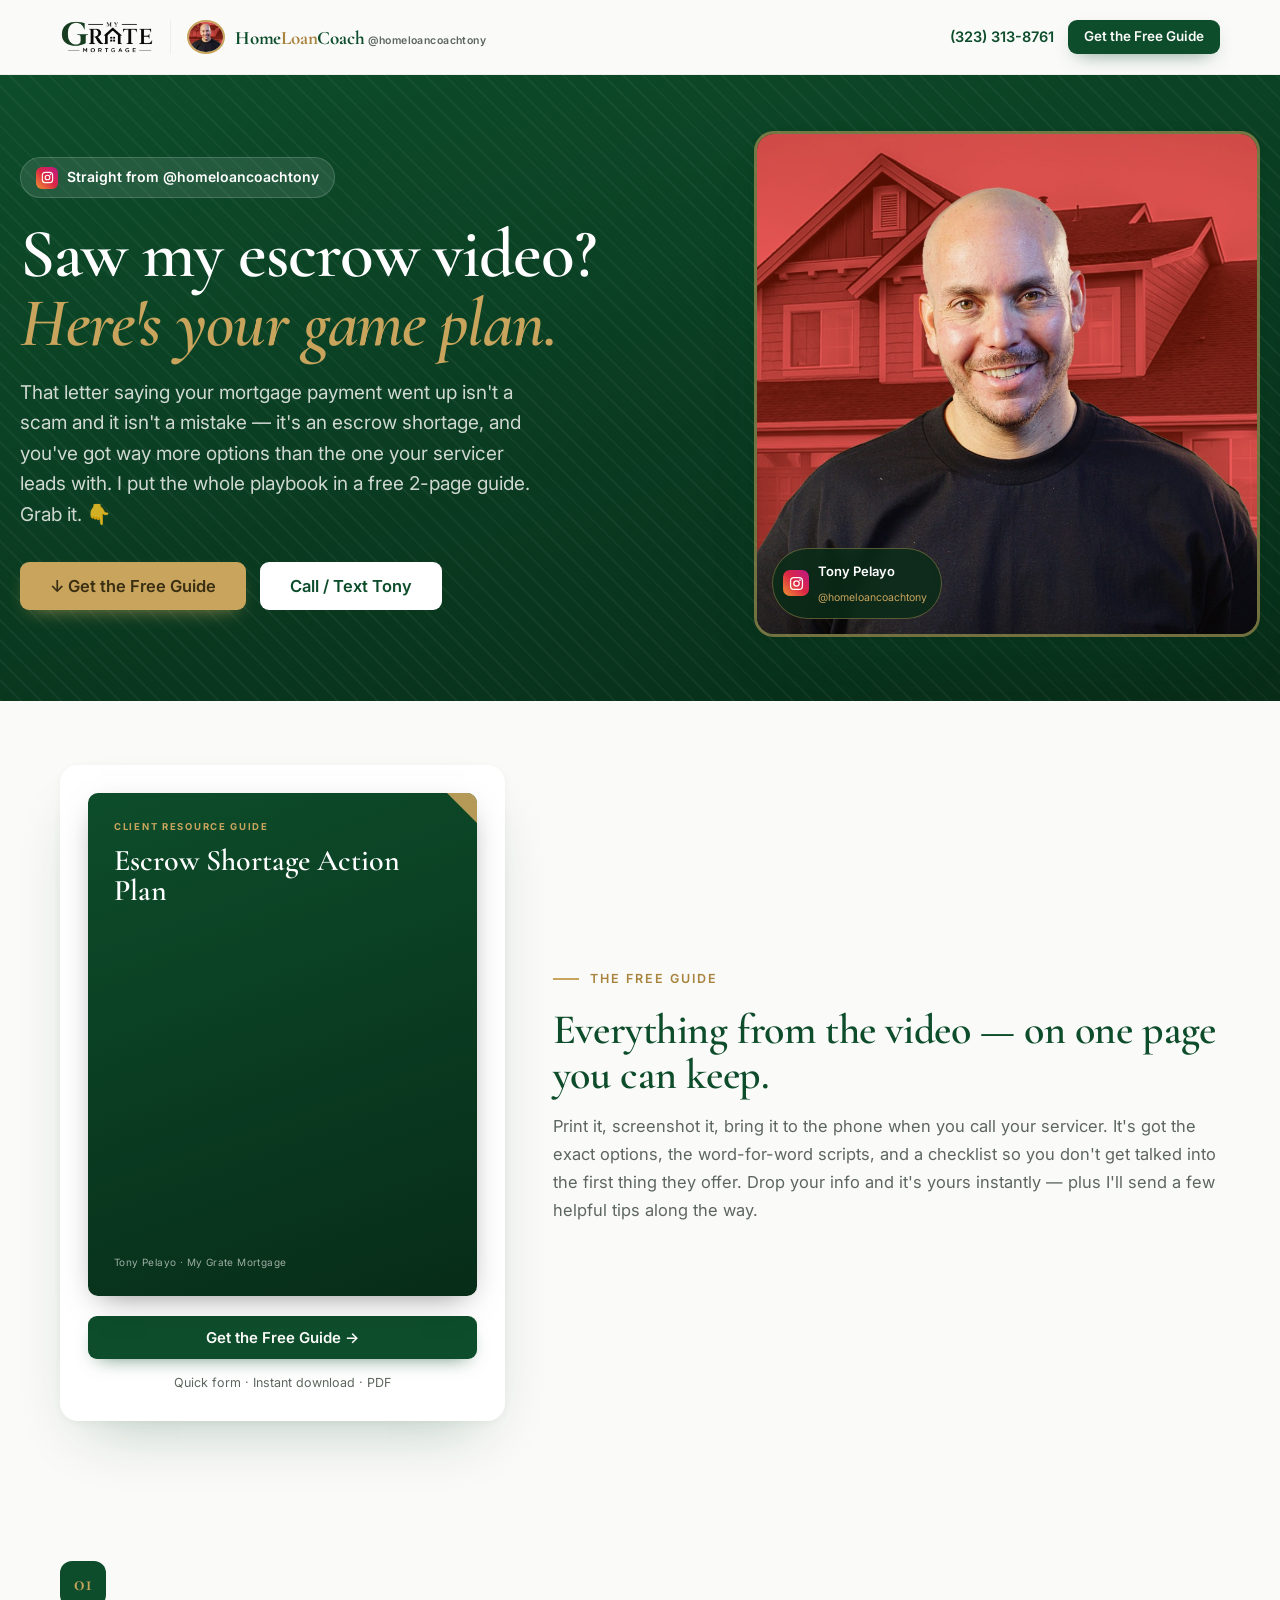
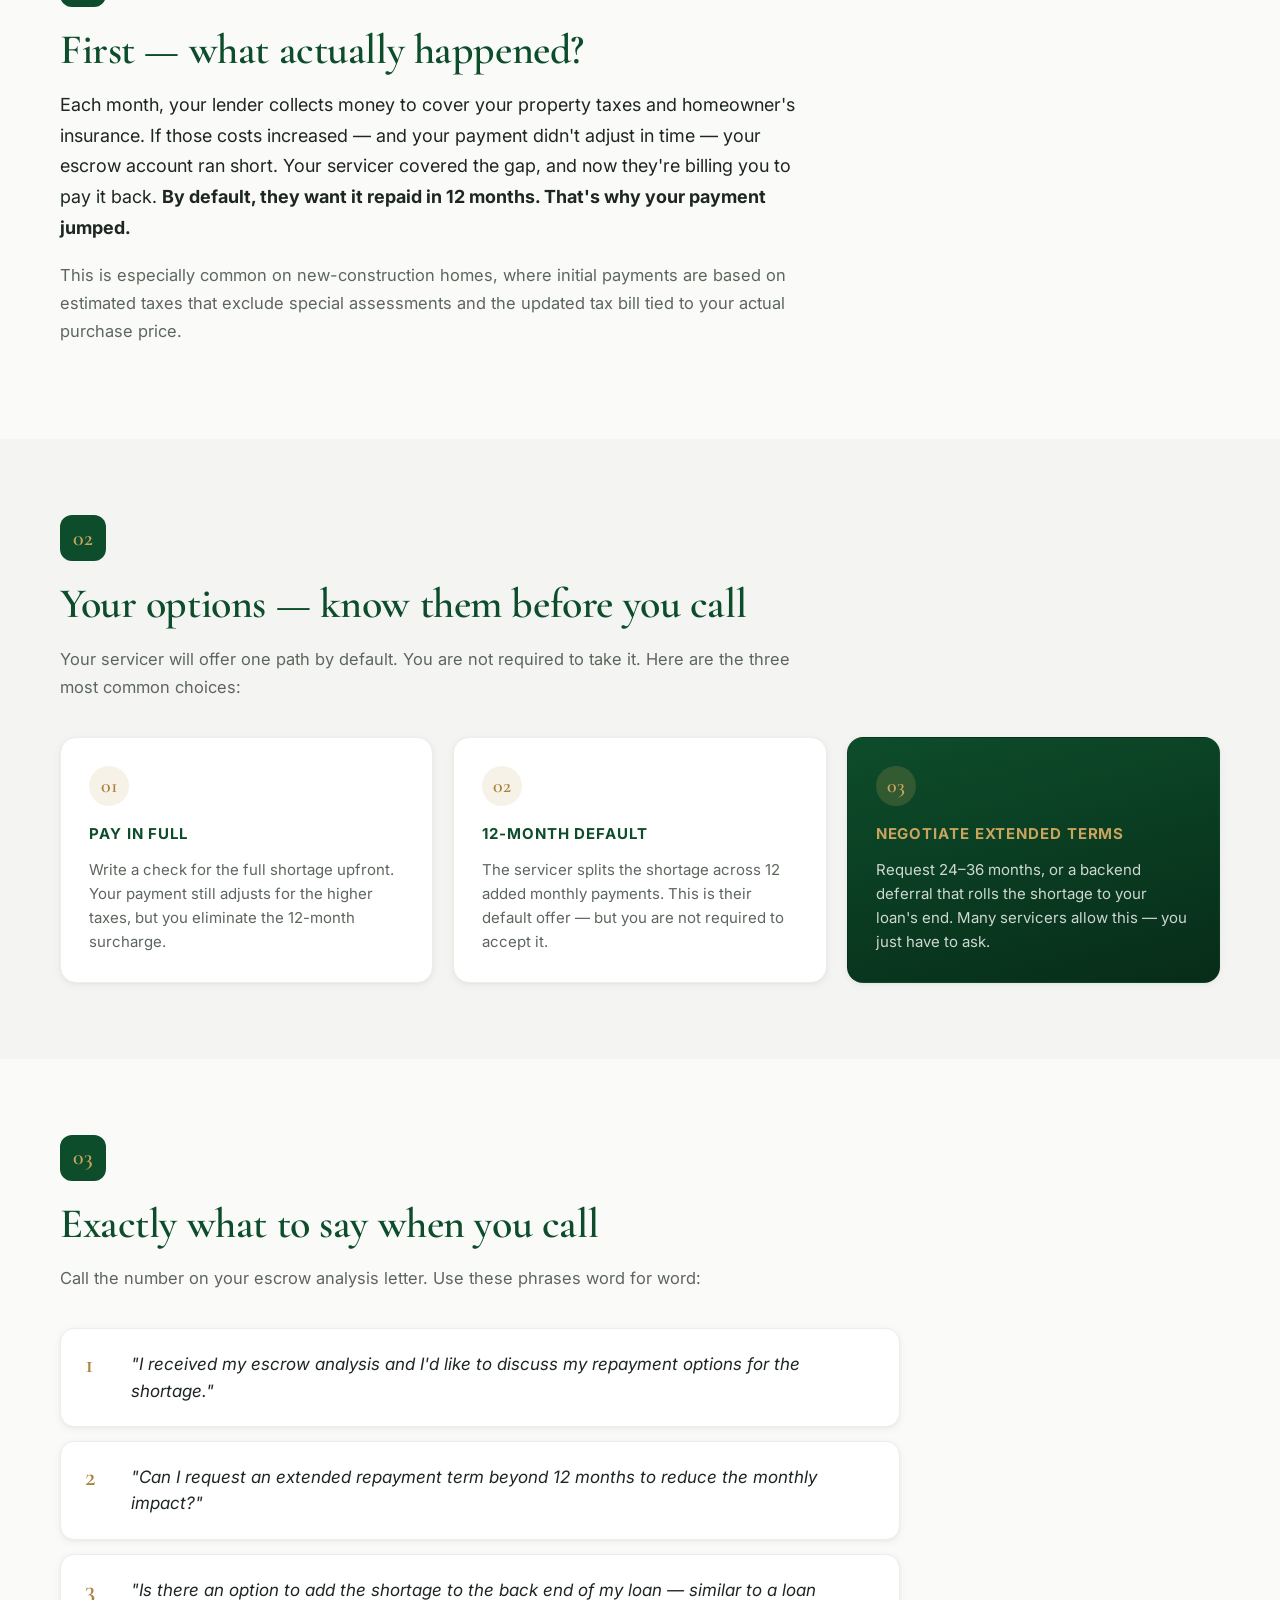
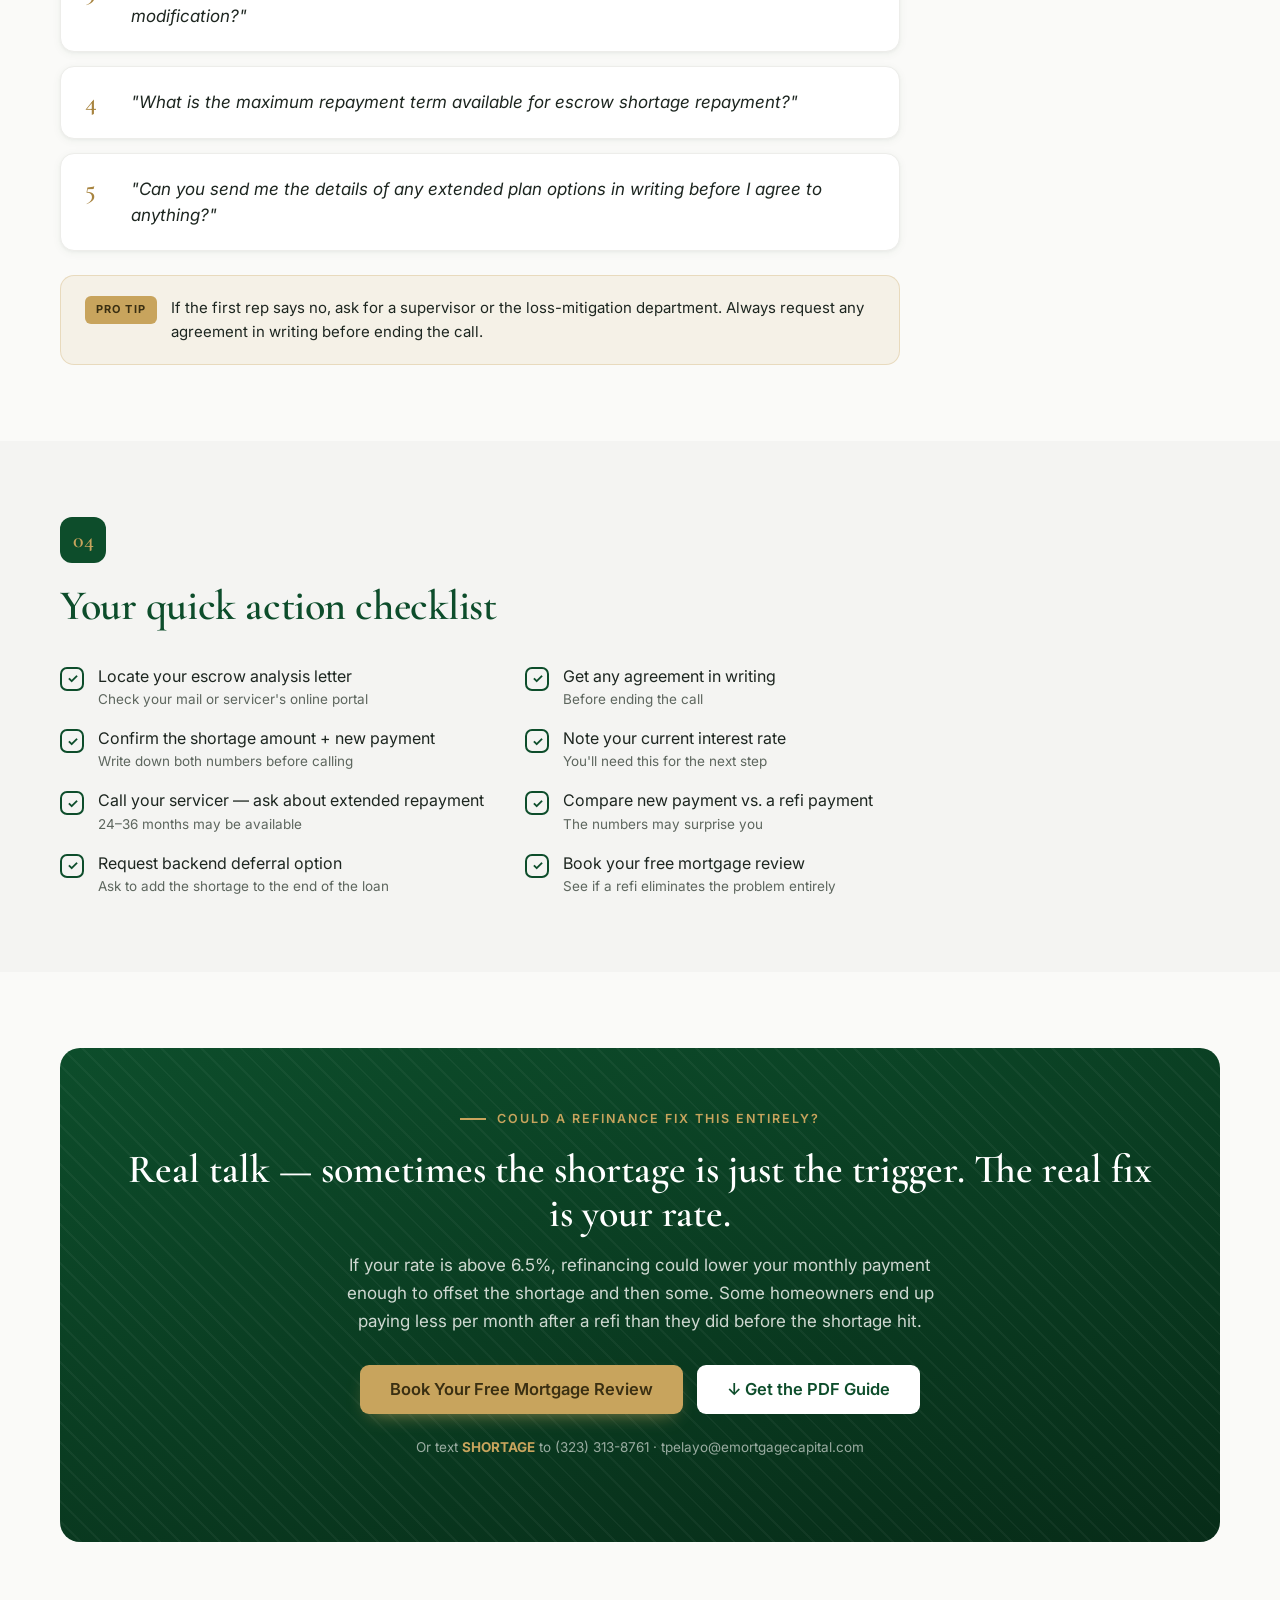
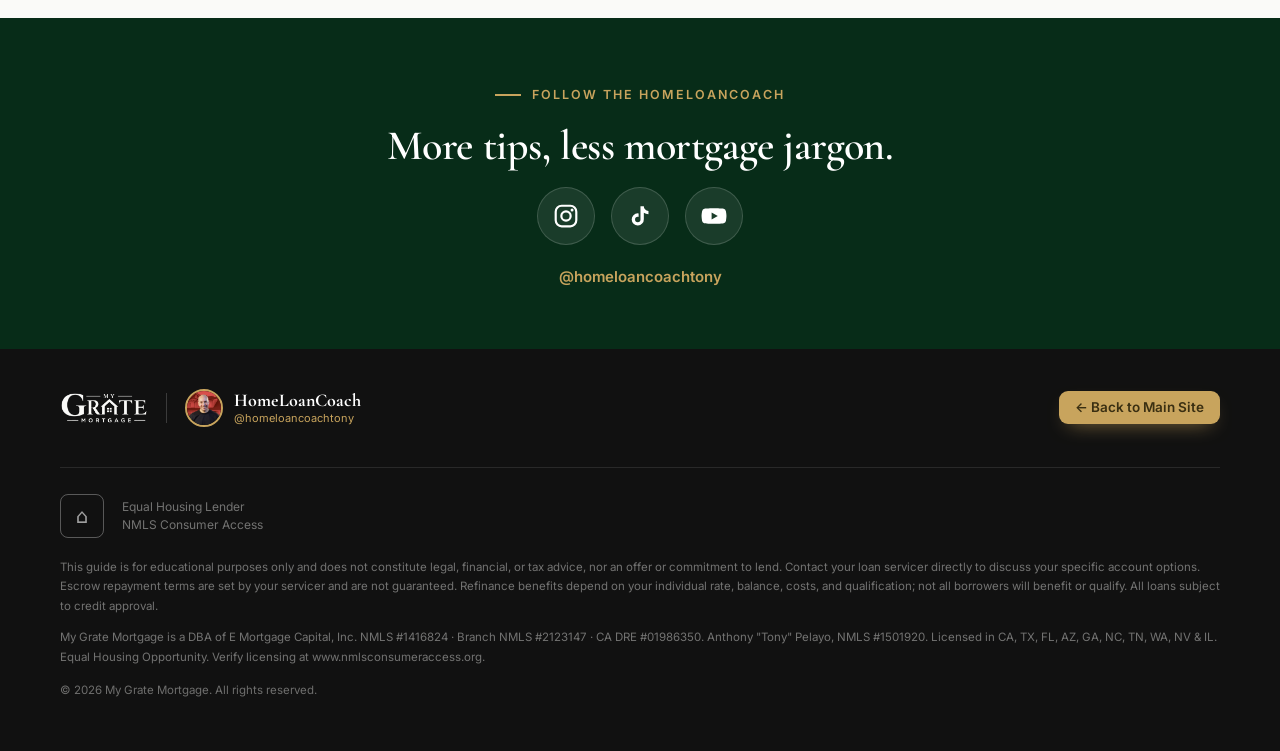
